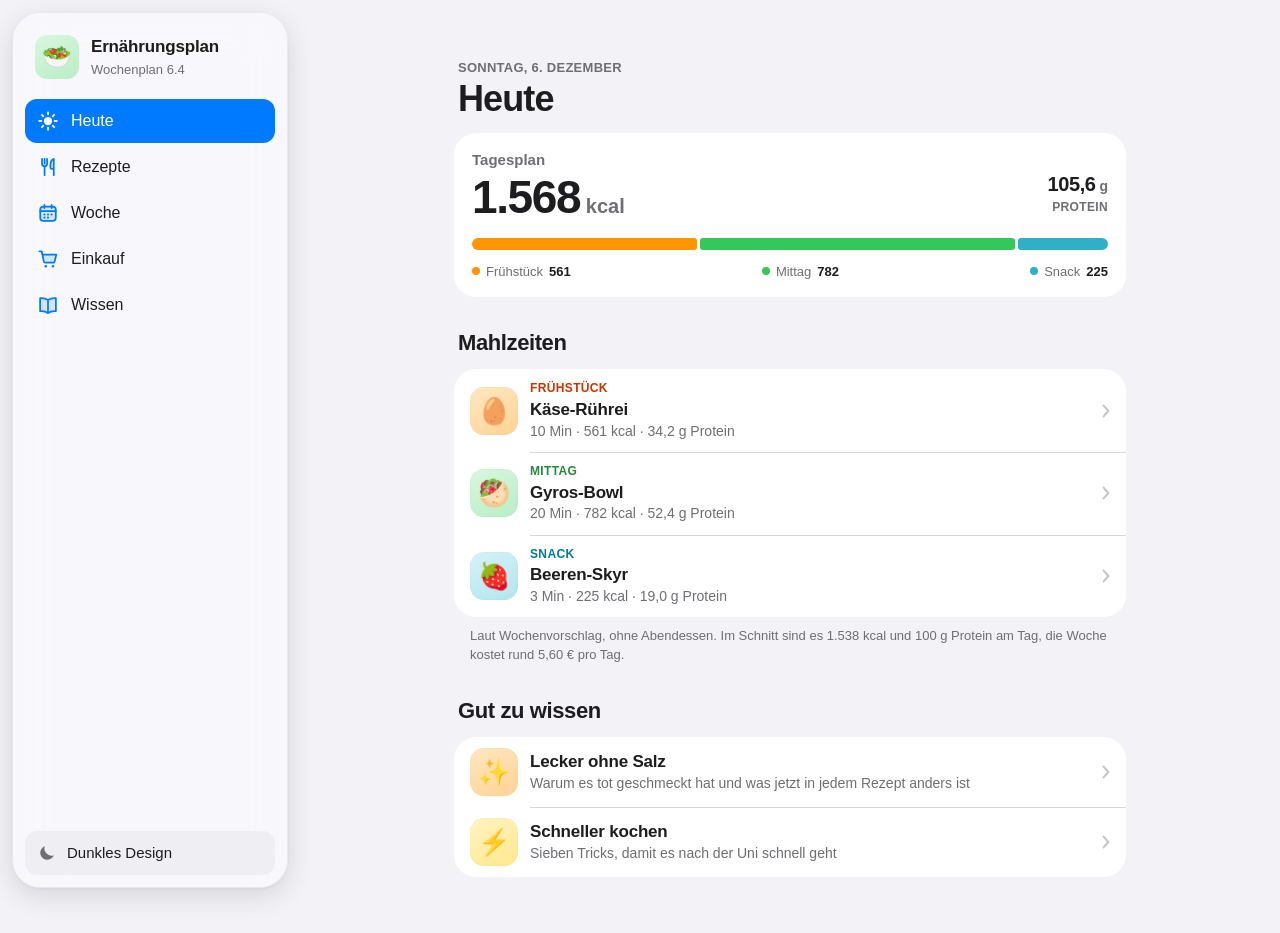
==== index.html @ 379e7478 "Wochenplan 6.4: Abendessen entfernt - Die vier Abendrezepte (Wrap-Pizza, Shakshuka, Tuna-Melt, Quesa" ====
<!DOCTYPE html>
<html lang="de">
<head>
<meta charset="utf-8">
<meta name="viewport" content="width=device-width, initial-scale=1, viewport-fit=cover">
<title>Ernährungsplan</title>
<meta name="description" content="Wochenplan 6.4 – Frühstück, Mittag und Snack, schnell und lecker ohne Salz, rund 1.538 kcal und 100 g Protein am Tag">
<meta name="theme-color" content="#f2f2f7">
<meta name="apple-mobile-web-app-capable" content="yes">
<meta name="apple-mobile-web-app-status-bar-style" content="default">
<meta name="apple-mobile-web-app-title" content="Ernährung">
<meta name="mobile-web-app-capable" content="yes">
<link rel="icon" href="data:image/svg+xml,%3Csvg xmlns='http://www.w3.org/2000/svg' viewBox='0 0 100 100'%3E%3Ctext y='.9em' font-size='88'%3E%F0%9F%A5%97%3C/text%3E%3C/svg%3E">
<link rel="apple-touch-icon" href="[data-uri]">
<script>
document.documentElement.classList.add("js");
(function(){var t=null;try{t=localStorage.getItem("ep-theme");}catch(e){}
if(!t)t=window.matchMedia&&matchMedia("(prefers-color-scheme: dark)").matches?"dark":"light";
document.documentElement.setAttribute("data-theme",t);
var m=document.querySelector('meta[name="theme-color"]');if(m)m.content=t==="dark"?"#000000":"#f2f2f7";})();
</script>
<style>
/* ===== Tokens (Apple-Systemfarben) ===== */
:root{
  --font: -apple-system, BlinkMacSystemFont, "SF Pro Text", "SF Pro Display", "Helvetica Neue", "Segoe UI", Roboto, Inter, Arial, sans-serif;
  --font-r: ui-rounded, "SF Pro Rounded", -apple-system, BlinkMacSystemFont, "Segoe UI", Roboto, Arial, sans-serif;
  --bg: #f2f2f7;
  --bg2: #ffffff;
  --label: #1d1d1f;
  --label2: #6e6e73;
  --label3: #aeaeb2;
  --chev: #c4c4c7;
  --sep: rgba(60, 60, 67, .2);
  --fill: rgba(120, 120, 128, .2);
  --fill3: rgba(118, 118, 128, .12);
  --fill4: rgba(116, 116, 128, .07);
  --press: rgba(116, 116, 128, .14);
  --tint: #007aff;
  --tint-t: #0066d6;
  --green: #34c759;
  --red: #ff3b30;
  --red-t: #d70015;
  --glass: rgba(250, 250, 252, .86);
  --glass-b: rgba(255, 255, 255, .8);
  --glass-line: rgba(0, 0, 0, .06);
  --glass-sh: 0 8px 28px rgba(0, 0, 0, .12), 0 1px 3px rgba(0, 0, 0, .06);
  --tab-on: rgba(118, 118, 128, .14);
  --thumb: #ffffff;
  --thumb-sh: 0 3px 8px rgba(0, 0, 0, .12), 0 1px 1px rgba(0, 0, 0, .04);
  --r: 22px;
  --r-s: 16px;
  /* Kategorie-Farben: Fläche, Kachel, Text */
  --orange: #ff9500; --orange-t: #c93400; --orange-k: linear-gradient(150deg, #ffe7c2, #ffd394);
  --green-c: #34c759; --green-t: #248a3d; --green-k: linear-gradient(150deg, #d9f7df, #b8eec4);
  --teal: #30b0c7; --teal-t: #007d92; --teal-k: linear-gradient(150deg, #d5f2f7, #b2e6ef);
  --indigo: #5856d6; --indigo-t: #3634a3; --indigo-k: linear-gradient(150deg, #e2e1fb, #c9c8f6);
  --pink: #ff2d55; --pink-t: #d30f45; --pink-k: linear-gradient(150deg, #ffdde4, #ffc2cf);
  --yellow: #ffcc00; --yellow-t: #a05a00; --yellow-k: linear-gradient(150deg, #fff4c4, #ffe88a);
  --blue: #007aff; --blue-t: #0040dd; --blue-k: linear-gradient(150deg, #d9e9ff, #bcd8ff);
  color-scheme: light;
}
html[data-theme="dark"]{
  --bg: #000000;
  --bg2: #1c1c1e;
  --label: #f5f5f7;
  --label2: #98989f;
  --label3: #636366;
  --chev: #5a5a5f;
  --sep: rgba(84, 84, 88, .6);
  --fill: rgba(120, 120, 128, .36);
  --fill3: rgba(118, 118, 128, .24);
  --fill4: rgba(118, 118, 128, .16);
  --press: rgba(118, 118, 128, .26);
  --tint: #0a84ff;
  --tint-t: #409cff;
  --green: #30d158;
  --red: #ff453a;
  --red-t: #ff6961;
  --glass: rgba(36, 36, 40, .82);
  --glass-b: rgba(255, 255, 255, .1);
  --glass-line: rgba(255, 255, 255, .06);
  --glass-sh: 0 10px 30px rgba(0, 0, 0, .55), 0 1px 2px rgba(0, 0, 0, .4);
  --tab-on: rgba(255, 255, 255, .12);
  --thumb: #636366;
  --thumb-sh: 0 3px 8px rgba(0, 0, 0, .3);
  --orange: #ff9f0a; --orange-t: #ffb340; --orange-k: linear-gradient(150deg, #4a3112, #3a250c);
  --green-c: #30d158; --green-t: #30db5b; --green-k: linear-gradient(150deg, #173f23, #10301a);
  --teal: #40c8e0; --teal-t: #5de6ff; --teal-k: linear-gradient(150deg, #123d47, #0c2f37);
  --indigo: #5e5ce6; --indigo-t: #9d9bff; --indigo-k: linear-gradient(150deg, #29285a, #1e1d46);
  --pink: #ff375f; --pink-t: #ff6482; --pink-k: linear-gradient(150deg, #4c1a27, #3a121d);
  --yellow: #ffd60a; --yellow-t: #ffd426; --yellow-k: linear-gradient(150deg, #4a400c, #393008);
  --blue: #0a84ff; --blue-t: #409cff; --blue-k: linear-gradient(150deg, #122f55, #0c2443);
  color-scheme: dark;
}
/* build.py spiegelt alle html[data-theme="dark"]-Regeln zusätzlich in @media (prefers-color-scheme: dark):
   Solange kein Thema gesetzt ist (z. B. ohne JavaScript), folgt die Seite der Systemeinstellung. */

/* ===== Grundlagen ===== */
*{box-sizing:border-box}
html{-webkit-text-size-adjust:100%;text-size-adjust:100%;scroll-padding-top:70px}
body{margin:0;background:var(--bg);color:var(--label);font:17px/1.47 var(--font);-webkit-font-smoothing:antialiased;-moz-osx-font-smoothing:grayscale;
  font-feature-settings:"kern";overflow-x:hidden;-webkit-tap-highlight-color:transparent}
a{color:var(--tint-t)}
button{font:inherit;color:inherit}
.num{font-variant-numeric:tabular-nums}
[hidden]{display:none !important}
:focus-visible{outline:3px solid color-mix(in srgb, var(--tint) 55%, transparent);outline-offset:2px;border-radius:12px}
p{margin:0}

/* ===== Seiten ===== */
.main{min-height:100vh}
.page{min-height:100vh}
.pin{max-width:720px;margin:0 auto;padding:0 16px calc(118px + env(safe-area-inset-bottom))}
.pin.wide{max-width:1100px}
.anim-push{animation:pushIn .38s cubic-bezier(.2,.8,.2,1)}
.anim-pop{animation:popIn .32s cubic-bezier(.2,.8,.2,1)}
.anim-fade{animation:fadeIn .22s ease-out}
@keyframes pushIn{from{opacity:0;transform:translateX(28px)}to{opacity:1;transform:none}}
@keyframes popIn{from{opacity:0;transform:translateX(-18px)}to{opacity:1;transform:none}}
@keyframes fadeIn{from{opacity:0}to{opacity:1}}

/* ===== Navigationsleiste ===== */
.nav{position:sticky;top:0;z-index:20;padding-top:env(safe-area-inset-top)}
.nav::before{content:"";position:absolute;inset:0 0 -20px;background:color-mix(in srgb, var(--bg) 93%, transparent);
  -webkit-backdrop-filter:blur(20px) saturate(180%);backdrop-filter:blur(20px) saturate(180%);
  -webkit-mask-image:linear-gradient(#000 calc(100% - 20px), transparent);mask-image:linear-gradient(#000 calc(100% - 20px), transparent);
  opacity:0;transition:opacity .2s;pointer-events:none}
.page.scrolled .nav::before{opacity:1}
.nav-in{position:relative;max-width:768px;margin:0 auto;height:56px;display:grid;grid-template-columns:minmax(0,1fr) minmax(0,auto) minmax(0,1fr);align-items:center;gap:8px;padding:0 12px}
.page[data-kind="recipe"] .nav-in{max-width:1148px}
.nav-l{justify-self:start;min-width:0}
.nav-r{justify-self:end;display:flex;gap:8px}
.nav-t{font-size:17px;font-weight:600;letter-spacing:-.01em;white-space:nowrap;overflow:hidden;text-overflow:ellipsis;max-width:52vw;opacity:0;transform:translateY(4px);transition:opacity .2s,transform .2s}
.page.titled .nav-t{opacity:1;transform:none}
.nbtn{display:inline-flex;align-items:center;justify-content:center;gap:4px;height:42px;min-width:42px;padding:0 14px;border-radius:21px;
  background:var(--glass);border:.5px solid var(--glass-line);box-shadow:0 2px 10px rgba(0,0,0,.06);
  -webkit-backdrop-filter:blur(20px) saturate(180%);backdrop-filter:blur(20px) saturate(180%);
  color:var(--label);font-size:16px;font-weight:600;text-decoration:none;cursor:pointer;transition:transform .15s,background .2s}
.nbtn:active{transform:scale(.94)}
.nbtn.round{padding:0;width:42px}
.nbtn svg{width:20px;height:20px}
.nbtn.back{padding:0 16px 0 12px}
@media (max-width:699px){
  .nbtn .lbl{display:none}
  .nbtn.back,.nbtn.wake{width:42px;padding:0}
  .nav-t{max-width:calc(100vw - 140px)}
}
.nbtn.back .ico-back{width:11px;height:19px}
.nbtn.wake svg{width:19px;height:19px}
.nbtn.wake[aria-pressed="true"]{background:var(--tint);color:#fff;border-color:transparent}
.ico-sun{display:none}
html[data-theme="dark"] .ico-sun{display:block}
html[data-theme="dark"] .ico-moon{display:none}

/* ===== Große Titel ===== */
.lt{padding:2px 4px 14px}
.eyebrow{font-size:13px;font-weight:600;letter-spacing:.02em;text-transform:uppercase;color:var(--label2);margin:0 0 2px}
.ltitle{font-size:34px;line-height:1.12;font-weight:700;letter-spacing:-.025em;margin:0}
.gh{font-size:22px;font-weight:700;letter-spacing:-.018em;margin:30px 4px 10px}
.desc{font-size:15px;line-height:1.47;color:var(--label2);margin:0 4px 16px}
.foot{font-size:13px;line-height:1.45;color:var(--label2);margin:10px 16px 0}
.foot strong{color:var(--label);font-weight:600}
.foot a{font-weight:600;text-decoration:none}

/* ===== Karten & Listen ===== */
.card{background:var(--bg2);border-radius:var(--r)}
.list{background:var(--bg2);border-radius:var(--r);overflow:hidden}
.row{position:relative;display:flex;align-items:center;gap:12px;min-height:58px;padding:11px 16px;color:inherit;text-decoration:none;
  width:100%;border:0;background:transparent;text-align:left;cursor:pointer;transition:background .15s}
.row + .row::before{content:"";position:absolute;top:0;right:0;left:76px;border-top:.5px solid var(--sep)}
.row:active{background:var(--press)}
@media (hover:hover){.row:hover{background:var(--fill4)}}
.chev{width:8px;height:14px;color:var(--chev);flex:none}
.tile{flex:none;width:48px;height:48px;border-radius:14px;display:grid;place-items:center;font-size:26px;line-height:1;
  box-shadow:inset 0 0 0 .5px rgba(0,0,0,.04)}
.tile.big{width:64px;height:64px;border-radius:18px;font-size:34px;margin-bottom:14px}
.t-orange{background:var(--orange-k)}
.t-green{background:var(--green-k)}
.t-teal{background:var(--teal-k)}
.t-indigo{background:var(--indigo-k)}
.t-pink{background:var(--pink-k)}
.t-yellow{background:var(--yellow-k)}
.t-blue{background:var(--blue-k)}
.c-orange{color:var(--orange-t)}
.c-green{color:var(--green-t)}
.c-teal{color:var(--teal-t)}
.c-indigo{color:var(--indigo-t)}
.c-pink{color:var(--pink-t)}
.c-yellow{color:var(--yellow-t)}
.c-blue{color:var(--blue-t)}
.rtx{flex:1;min-width:0;display:flex;flex-direction:column;gap:1px}
.rcap{font-size:12px;font-weight:600;letter-spacing:.03em;text-transform:uppercase}
.rtt{font-size:17px;font-weight:600;line-height:1.28;letter-spacing:-.012em}
.rmeta{font-size:14px;line-height:1.38;color:var(--label2)}
.clamp2{display:-webkit-box;-webkit-line-clamp:2;-webkit-box-orient:vertical;overflow:hidden}
.cat-f{margin-top:10px}

/* ===== Heute & Woche: Zusammenfassung ===== */
.sum{padding:16px 18px 16px}
.sum-top{display:flex;justify-content:space-between;align-items:flex-end;gap:12px;flex-wrap:wrap}
.sum-l{font-size:15px;font-weight:600;color:var(--label2);display:flex;align-items:center;gap:8px}
.sum-l .badge{font-size:12px;font-weight:700;color:#fff;background:var(--red);border-radius:999px;padding:2px 8px;letter-spacing:.01em}
.sum-k{font-family:var(--font-r);font-size:46px;line-height:1.05;font-weight:700;letter-spacing:-.03em;margin-top:2px}
.sum-k small{font-family:var(--font);font-size:20px;font-weight:600;color:var(--label2);letter-spacing:0}
.sum-side{display:flex;gap:18px;padding-bottom:5px}
.sum-side div{display:flex;flex-direction:column;align-items:flex-end}
.sum-side b{font-family:var(--font-r);font-size:20px;font-weight:700;letter-spacing:-.02em}
.sum-side small{font-size:12px;font-weight:600;color:var(--label2);text-transform:uppercase;letter-spacing:.03em}
.bar{display:flex;gap:3px;height:12px;margin:16px 0 12px}
.bar i{display:block;min-width:6px;border-radius:3px}
.bar i:first-child{border-radius:6px 3px 3px 6px}
.bar i:last-child{border-radius:3px 6px 6px 3px}
.b-orange{background:var(--orange)}
.b-green{background:var(--green-c)}
.b-teal{background:var(--teal)}
.b-indigo{background:var(--indigo)}
.legend{display:flex;flex-wrap:wrap;justify-content:space-between;gap:6px 12px;font-size:13px;color:var(--label2)}
.legend span{display:inline-flex;align-items:center;gap:6px;white-space:nowrap}
.legend .dot{width:8px;height:8px;border-radius:50%}
.legend b{color:var(--label);font-weight:600}
.sum + .list, .sum + .gh + .list{margin-top:0}
#dayList{margin-top:12px}

/* Wochentage wie im Kalender */
.days{display:grid;grid-template-columns:repeat(7,1fr);gap:4px;margin:0 0 14px;background:var(--bg2);border-radius:var(--r);padding:8px}
.day{height:44px;border:0;background:transparent;border-radius:22px;font-size:16px;font-weight:600;cursor:pointer;position:relative;transition:background .2s,color .2s}
.day span{position:relative;z-index:1}
.day.today{color:var(--red)}
.day[aria-selected="true"]{background:var(--label);color:var(--bg2)}
.day.today[aria-selected="true"]{background:var(--red);color:#fff}
@media (hover:hover){.day:not([aria-selected="true"]):hover{background:var(--fill4)}}
.wrow{min-height:56px}
.wrow + .wrow::before{left:16px}
.wd{width:96px;flex:none;font-size:17px;font-weight:600}
.wrow.today .wd{color:var(--red)}
.wemo{flex:1;display:flex;gap:6px;min-width:0}
.wemo i{font-style:normal;width:30px;height:30px;border-radius:9px;display:grid;place-items:center;font-size:16px;flex:none}
.wv{display:flex;flex-direction:column;align-items:flex-end;line-height:1.2}
.wv b{font-size:16px;font-weight:600}
.wv small{font-size:12px;color:var(--label2)}
.wrow.sel{background:var(--fill4)}

/* ===== Rezepte: Suche, Segmente, Filter ===== */
.search{display:flex;align-items:center;gap:8px;height:42px;padding:0 8px 0 13px;border-radius:21px;background:var(--fill3);color:var(--label2);margin:0 0 12px}
.ico-search{width:18px;height:18px;flex:none}
.search input{flex:1;min-width:0;height:100%;border:0;background:transparent;font:17px var(--font);color:var(--label);outline:none;-webkit-appearance:none;appearance:none}
.search input::placeholder{color:var(--label2)}
.search input::-webkit-search-cancel-button{display:none}
.sx{width:26px;height:26px;border-radius:50%;border:0;background:var(--label3);color:var(--bg2);font-size:17px;line-height:1;font-weight:700;cursor:pointer;display:grid;place-items:center;padding:0 0 2px}
.seg{position:relative;display:grid;grid-template-columns:repeat(var(--n,4),1fr);background:var(--fill3);border-radius:999px;padding:3px;margin:0 0 20px;--i:0}
.seg button{position:relative;z-index:1;height:36px;border:0;background:transparent;border-radius:999px;font-size:clamp(12px,3.3vw,14px);font-weight:500;letter-spacing:-.01em;cursor:pointer;padding:0 2px;white-space:nowrap;transition:font-weight .2s}
.seg button[aria-selected="true"]{font-weight:650}
.seg-thumb{position:absolute;top:3px;bottom:3px;left:3px;width:calc((100% - 6px) / var(--n,4));border-radius:999px;background:var(--thumb);box-shadow:var(--thumb-sh);
  transform:translateX(calc(var(--i) * 100%));transition:transform .34s cubic-bezier(.3,.8,.2,1)}
.cat-h{display:flex;align-items:baseline;justify-content:space-between;gap:12px;margin:0 4px 6px;flex-wrap:wrap}
.cat-t{font-size:22px;font-weight:700;letter-spacing:-.018em;margin:0}
.cat-n{font-size:13px;color:var(--label2);font-weight:500}
.chips{display:flex;gap:8px;overflow-x:auto;margin:0 -16px 12px;padding:2px 16px;scrollbar-width:none}
.chips::-webkit-scrollbar{display:none}
.chip{flex:none;height:36px;padding:0 15px;border-radius:18px;border:0;background:var(--bg2);font-size:15px;font-weight:600;cursor:pointer;white-space:nowrap;transition:background .2s,color .2s}
.chip span{color:var(--label2);font-weight:500;margin-left:2px}
.chip.on{background:var(--label);color:var(--bg2)}
.chip.on span{color:inherit;opacity:.65}
.rrow.hide{display:none}
.callout-s{background:var(--bg2);border-radius:var(--r-s);padding:13px 16px;margin:0 0 14px;font-size:15px;line-height:1.47;color:var(--label2)}
.callout-s b{display:block;color:var(--label);font-size:15px;margin-bottom:2px}
.cat + .cat{margin-top:26px}
.searching .seg,.searching .chips,.searching .callout-s,.searching .cat .foot,.searching .cat-n{display:none}
.searching .rrow.hide{display:flex}
.searching .rrow.nomatch{display:none}
.searching .rlist .row + .row::before{display:none}
.searching .rlist .row:not(.nomatch) ~ .row:not(.nomatch)::before{display:block}
.empty{text-align:center;color:var(--label2);font-size:15px;padding:30px 16px}

/* ===== Rezept-Detail ===== */
.r-head{display:grid;gap:18px;margin:0 0 4px}
.cover{height:150px;border-radius:26px;display:grid;place-items:center;position:relative;overflow:hidden}
.cover span{font-size:78px;line-height:1;filter:drop-shadow(0 8px 14px rgba(0,0,0,.16))}
.cover::after{content:"";position:absolute;inset:0;background:radial-gradient(120% 90% at 20% 0%, rgba(255,255,255,.55), transparent 60%);pointer-events:none}
html[data-theme="dark"] .cover::after{background:radial-gradient(120% 90% at 20% 0%, rgba(255,255,255,.08), transparent 60%)}
.r-htx{padding:0 4px}
.r-title{font-size:30px;line-height:1.15}
.r-lead{font-size:17px;line-height:1.45;color:var(--label2);margin-top:8px}
.r-plan{display:flex;align-items:center;gap:7px;font-size:15px;color:var(--label2);margin-top:10px}
.r-plan .ico-cal{width:17px;height:17px;flex:none;color:var(--red)}
.stats{display:grid;grid-template-columns:repeat(auto-fit,minmax(100px,1fr));gap:10px;margin:16px 0 4px}
.stat{background:var(--bg2);border-radius:var(--r-s);padding:11px 14px 12px;min-width:0}
.stat small{display:block;font-size:11px;font-weight:700;letter-spacing:.04em;text-transform:uppercase;color:var(--label2);margin-bottom:2px;white-space:nowrap;overflow:hidden;text-overflow:ellipsis}
.stat b{display:block;font-family:var(--font-r);font-size:22px;line-height:1.2;font-weight:700;letter-spacing:-.02em}
.stat b span{font-family:var(--font);font-size:14px;font-weight:600;color:var(--label2);letter-spacing:0}
.stat em{display:block;font-style:normal;font-size:12px;line-height:1.3;color:var(--label2);margin-top:2px}
.stats.three{grid-template-columns:repeat(3,1fr);margin:12px 0 18px}
.fit{background:var(--pink-k);border-radius:var(--r-s);padding:13px 16px;font-size:15px;line-height:1.47;margin:12px 0 0}
.fit b{display:block;font-size:13px;font-weight:700;text-transform:uppercase;letter-spacing:.03em;color:var(--pink-t);margin-bottom:2px}
.sh{font-size:22px;font-weight:700;letter-spacing:-.018em;margin:28px 4px 10px}
.wzgrid{display:grid;grid-template-columns:repeat(auto-fit,minmax(200px,1fr));gap:10px}
.wz{background:var(--bg2);border-radius:var(--r-s);padding:13px 16px 14px}
.wzh{display:flex;flex-direction:column}
.wzt{font-size:17px;font-weight:600;letter-spacing:-.01em}
.wzs{font-size:13px;color:var(--orange-t);font-weight:600}
.wz p{font-size:15px;line-height:1.45;color:var(--label2);margin-top:6px}
.rcols{display:grid;gap:0}
.ing-h{font-size:13px;font-weight:600;letter-spacing:.02em;text-transform:uppercase;color:var(--label2);margin:20px 16px 7px}
.ing{background:var(--bg2);border-radius:var(--r);overflow:hidden}
.ing-r{position:relative;display:flex;justify-content:space-between;align-items:baseline;gap:14px;padding:12px 16px;font-size:17px;line-height:1.35}
.ing-r + .ing-r::before{content:"";position:absolute;top:0;left:16px;right:0;border-top:.5px solid var(--sep)}
.ing-r .am{flex:none;max-width:48%;text-align:right;color:var(--label2);font-size:16px}

/* Zubereitung */
.mise{background:var(--bg2);border-radius:var(--r);padding:14px 16px;font-size:15px;line-height:1.5;color:var(--label2);margin:0 0 14px}
.mise > b:first-child{display:block;font-size:17px;font-weight:600;color:var(--label);margin-bottom:3px}
.stepbar{display:flex;align-items:center;gap:12px;margin:0 4px 10px;font-size:15px;color:var(--label2)}
.stepbar .sc-t{white-space:nowrap}
.stepbar .sc{color:var(--label);font-weight:600}
.stepbar .sp{flex:1;height:6px;border-radius:3px;background:var(--fill3);overflow:hidden}
.stepbar .sp i{display:block;height:100%;width:0;border-radius:3px;background:var(--green);transition:width .35s cubic-bezier(.3,.8,.2,1)}
.sreset{border:0;background:none;color:var(--tint-t);font-size:15px;font-weight:600;padding:6px 0;cursor:pointer}
ol.steps{list-style:none;margin:0;padding:0;background:var(--bg2);border-radius:var(--r);overflow:hidden}
ol.steps > li{position:relative;display:grid;grid-template-columns:44px 1fr;gap:6px;padding:14px 16px 15px 8px;transition:background .25s}
ol.steps > li + li::before{content:"";position:absolute;top:0;right:0;left:58px;border-top:.5px solid var(--sep)}
.stepck{width:44px;height:44px;margin-top:-9px;border:0;background:none;padding:0;display:grid;place-items:center;cursor:pointer;position:relative}
.stepck .n{width:30px;height:30px;border-radius:50%;display:grid;place-items:center;font-family:var(--font-r);font-size:15px;font-weight:700;color:var(--tint-t);
  box-shadow:inset 0 0 0 2px var(--tint);transition:background .2s,box-shadow .2s,color .2s,transform .2s}
.stepck .ico-check{position:absolute;width:16px;height:16px;color:#fff;opacity:0;transform:scale(.4);transition:opacity .2s,transform .25s cubic-bezier(.3,1.6,.5,1)}
.stepck:active .n{transform:scale(.9)}
li.done .stepck .n{background:var(--green);box-shadow:inset 0 0 0 2px var(--green);color:transparent}
li.done .stepck .ico-check{opacity:1;transform:none}
.st{font-size:17px;line-height:1.5;min-width:0}
.st > b:first-child{font-weight:650}
li.done .st{color:var(--label3);text-decoration:line-through;text-decoration-thickness:1.5px;text-decoration-color:var(--label3)}
.cue{display:block;margin-top:9px;padding:10px 13px;border-radius:14px;background:var(--fill4);font-size:15px;line-height:1.45;color:var(--label2)}
.cue b{color:var(--label);font-weight:600}
li.done .cue,li.done .cue b{color:var(--label3)}
.shint{font-size:13px;line-height:1.4;color:var(--label2);margin:8px 16px 0}
.tip{position:relative;background:var(--bg2);border-radius:var(--r-s);padding:13px 16px 14px 46px;font-size:15px;line-height:1.47;color:var(--label2);margin:12px 0 0}
.tip::before{content:"";position:absolute;left:16px;top:14px;width:19px;height:19px;background:var(--yellow);border-radius:50%;
  -webkit-mask:url("data:image/svg+xml,%3Csvg xmlns='http://www.w3.org/2000/svg' viewBox='0 0 24 24'%3E%3Cpath d='M12 2a7 7 0 0 0-4 12.7V17a1 1 0 0 0 1 1h6a1 1 0 0 0 1-1v-2.3A7 7 0 0 0 12 2Zm-2.5 18h5a.5.5 0 0 1 0 1 2.5 2.5 0 0 1-5 0 .5.5 0 0 1 0-1Z'/%3E%3C/svg%3E") center/contain no-repeat;
  mask:url("data:image/svg+xml,%3Csvg xmlns='http://www.w3.org/2000/svg' viewBox='0 0 24 24'%3E%3Cpath d='M12 2a7 7 0 0 0-4 12.7V17a1 1 0 0 0 1 1h6a1 1 0 0 0 1-1v-2.3A7 7 0 0 0 12 2Zm-2.5 18h5a.5.5 0 0 1 0 1 2.5 2.5 0 0 1-5 0 .5.5 0 0 1 0-1Z'/%3E%3C/svg%3E") center/contain no-repeat}
.tip b{color:var(--label)}
.r-how .shint + .tip{margin-top:18px}

/* ===== Einkauf ===== */
.pcard{display:grid;grid-template-columns:auto 1fr;align-items:center;gap:6px 14px;padding:14px 16px}
.ring{width:58px;height:58px;transform:rotate(-90deg)}
.ring circle{fill:none;stroke-width:7}
.rg-bg{stroke:var(--fill3)}
.rg-fg{stroke:var(--green);stroke-linecap:round;transition:stroke-dashoffset .5s cubic-bezier(.3,.8,.2,1)}
.pc-t{display:flex;flex-direction:column;line-height:1.2}
.pc-t b{font-family:var(--font-r);font-size:24px;font-weight:700;letter-spacing:-.02em}
.pc-t small{font-size:15px;color:var(--label2)}
.pc-b{grid-column:1 / -1;display:flex;gap:8px;margin-top:8px;flex-wrap:wrap}
.btn{height:36px;padding:0 15px;border-radius:18px;border:0;background:var(--fill3);color:var(--tint-t);font-size:15px;font-weight:600;cursor:pointer;transition:background .2s,color .2s}
.btn[aria-pressed="true"]{background:var(--tint);color:#fff}
.btn.red{color:var(--red-t)}
.btn:active{transform:scale(.97)}
.sg{margin-top:26px}
.sgh{display:flex;justify-content:space-between;align-items:baseline;gap:12px;margin:0 4px}
.sgh h2{font-size:22px;font-weight:700;letter-spacing:-.018em;margin:0}
.sgh span{font-size:15px;font-weight:600;color:var(--label2)}
.sgn{font-size:13px;line-height:1.4;color:var(--label2);margin:2px 4px 10px}
.ck{position:relative;display:flex;align-items:center;gap:13px;min-height:54px;padding:10px 16px;cursor:pointer;transition:background .15s}
.ck + .ck::before{content:"";position:absolute;top:0;right:0;left:53px;border-top:.5px solid var(--sep)}
.ck:active{background:var(--press)}
.ck input{position:absolute;opacity:0;width:1px;height:1px;margin:0;pointer-events:none}
.cbox{flex:none;width:24px;height:24px;border-radius:50%;box-shadow:inset 0 0 0 1.6px var(--chev);display:grid;place-items:center;transition:background .2s,box-shadow .2s}
.cbox .ico-check{width:14px;height:14px;color:#fff;opacity:0;transform:scale(.4);transition:opacity .15s,transform .25s cubic-bezier(.3,1.6,.5,1)}
.ck.done .cbox{background:var(--green);box-shadow:inset 0 0 0 1.6px var(--green)}
.ck.done .cbox .ico-check{opacity:1;transform:none}
.ck input:focus-visible + .cbox{outline:3px solid color-mix(in srgb, var(--tint) 55%, transparent);outline-offset:2px}
.ctext{flex:1;min-width:0;display:flex;flex-direction:column;line-height:1.3}
.cname{font-size:17px;transition:color .2s}
.ctext small{font-size:13px;color:var(--label2);margin-top:1px}
.cprice{flex:none;font-size:15px;color:var(--label2)}
.ck.done .cname{color:var(--label3);text-decoration:line-through;text-decoration-color:var(--label3)}
.ck.done .cprice,.ck.done .ctext small{color:var(--label3)}
.hide-done .ck.done{display:none}
.hide-done .ck::before{display:none}
.hide-done .ck:not(.done) ~ .ck:not(.done)::before{display:block}
.notes{padding:4px 0}
.notes .note{font-size:15px;line-height:1.5;color:var(--label2);padding:12px 16px;position:relative}
.notes .note + .note::before{content:"";position:absolute;top:0;left:16px;right:0;border-top:.5px solid var(--sep)}
.notes .note strong{color:var(--label);font-weight:600}

/* ===== Wissen-Artikel ===== */
.a-head .desc{margin:8px 0 0}
.article{font-size:17px;line-height:1.55}
.article .lead-p{font-size:19px;line-height:1.45;margin:4px 4px 6px;font-weight:500;letter-spacing:-.01em}
.article .subhead{font-size:22px;font-weight:700;letter-spacing:-.018em;margin:30px 4px 10px;line-height:1.25}
.article > .subhead:first-child{margin-top:8px}
.article .note{font-size:15px;line-height:1.5;color:var(--label2);margin:10px 4px 0}
.article .note strong{color:var(--label);font-weight:600}
.article .tblwrap{background:var(--bg2);border-radius:var(--r);overflow-x:auto;margin:0}
.tbl{width:100%;border-collapse:collapse;font-size:15px;line-height:1.45}
.tbl th{text-align:left;font-size:12px;font-weight:700;letter-spacing:.03em;text-transform:uppercase;color:var(--label2);padding:13px 14px 8px;white-space:nowrap}
.tbl td{padding:11px 14px;vertical-align:top;border-top:.5px solid var(--sep)}
.tbl td:first-child,.tbl th:first-child{padding-left:16px}
.tbl td:last-child,.tbl th:last-child{padding-right:16px}
.tbl .n{text-align:right;white-space:nowrap}
.tbl strong{font-weight:600}
.tbl tr.total td{font-weight:700}
.pill{display:inline-block;padding:2px 10px;border-radius:999px;font-size:13px;font-weight:700;white-space:nowrap}
.pill.ok{background:color-mix(in srgb, var(--green) 16%, transparent);color:var(--green-t)}
.pill.warn{background:color-mix(in srgb, var(--orange) 18%, transparent);color:var(--orange-t)}
.tricks,.rules{list-style:none;margin:0;padding:0;background:var(--bg2);border-radius:var(--r);overflow:hidden}
.tricks li,.rules li{position:relative;padding:13px 16px 14px;font-size:16px;line-height:1.5;color:var(--label2)}
.tricks li + li::before,.rules li + li::before{content:"";position:absolute;top:0;left:16px;right:0;border-top:.5px solid var(--sep)}
.tricks li > b:first-child,.rules li > b:first-child{display:block;color:var(--label);font-size:17px;font-weight:600;margin-bottom:2px}
.rules{counter-reset:rr}
.rules li{counter-increment:rr;padding-left:58px}
.rules li + li::before{left:58px}
.rules li::after{content:counter(rr);position:absolute;left:16px;top:13px;width:28px;height:28px;border-radius:50%;background:var(--tint);color:#fff;
  font-family:var(--font-r);font-size:15px;font-weight:700;display:grid;place-items:center}
.callout{background:var(--bg2);border-radius:var(--r);overflow:hidden}
.callout p{position:relative;padding:14px 16px 15px;font-size:16px;line-height:1.5;color:var(--label2)}
.callout p + p::before{content:"";position:absolute;top:0;left:16px;right:0;border-top:.5px solid var(--sep)}
.callout p strong:first-child{display:block;color:var(--label);font-size:17px;font-weight:600;margin-bottom:2px}
.prose > .tblwrap:first-child{margin-top:4px}

/* ===== Tab-Leiste (schwebendes Glas) ===== */
.tabbar{position:fixed;z-index:40;left:50%;bottom:calc(10px + env(safe-area-inset-bottom));transform:translateX(-50%);
  width:min(440px, calc(100% - 24px));height:66px;padding:5px;display:grid;grid-template-columns:repeat(5,1fr);gap:2px;border-radius:33px;
  background:var(--glass);border:.5px solid var(--glass-line);box-shadow:var(--glass-sh);
  -webkit-backdrop-filter:blur(24px) saturate(190%);backdrop-filter:blur(24px) saturate(190%)}
.edge-b{position:fixed;z-index:39;left:0;right:0;bottom:0;height:calc(96px + env(safe-area-inset-bottom));pointer-events:none;
  background:linear-gradient(to bottom, transparent, color-mix(in srgb, var(--bg) 82%, transparent) 55%, var(--bg));}
.tabbar::before{content:"";position:absolute;inset:0;border-radius:inherit;box-shadow:inset 0 1px 0 var(--glass-b);pointer-events:none}
.tab{display:flex;flex-direction:column;align-items:center;justify-content:center;gap:2px;border-radius:28px;color:var(--label);text-decoration:none;
  font-size:10.5px;font-weight:600;letter-spacing:.01em;transition:background .25s,color .25s}
.tab svg{width:25px;height:25px}
.tab[aria-current="page"]{color:var(--tint);background:var(--tab-on)}
.tab:active{transform:scale(.95)}

/* ===== Seitenleiste (großer Bildschirm) ===== */
.side{display:none}
.side .ico-sun{display:none}
html[data-theme="dark"] .side .ico-sun{display:block}
html[data-theme="dark"] .side .ico-moon{display:none}
.t-d{display:none}
html[data-theme="dark"] .t-d{display:inline}
html[data-theme="dark"] .t-l{display:none}

/* ===== Hinweis-Toast ===== */
.toast{position:fixed;z-index:60;left:50%;bottom:calc(92px + env(safe-area-inset-bottom));transform:translate(-50%,12px);opacity:0;pointer-events:none;
  padding:11px 18px;border-radius:22px;background:var(--glass);border:.5px solid var(--glass-line);box-shadow:var(--glass-sh);
  -webkit-backdrop-filter:blur(24px) saturate(190%);backdrop-filter:blur(24px) saturate(190%);font-size:15px;font-weight:600;white-space:nowrap;
  transition:opacity .25s,transform .3s cubic-bezier(.3,.8,.2,1)}
.toast.on{opacity:1;transform:translate(-50%,0)}

/* ===== Breakpoints ===== */
@media (max-width:420px){
  .sum-k{font-size:42px}
  .wd{width:88px}
}
@media (max-width:370px){
  .legend{justify-content:flex-start;column-gap:22px}
  .stats.three{grid-template-columns:1fr 1fr}
  .wemo i{width:26px;height:26px;font-size:14px}
}
@media (max-width:640px){
  .tbl thead{display:none}
  .tbl,.tbl tbody,.tbl tr,.tbl td{display:block}
  .tbl tr{position:relative;padding:12px 16px 13px}
  .tbl tr + tr::before{content:"";position:absolute;top:0;left:16px;right:0;border-top:.5px solid var(--sep)}
  .tbl td{border:0;padding:0 !important;text-align:left !important;white-space:normal !important}
  .tbl td:first-child{font-size:17px;font-weight:600;color:var(--label)}
  .tbl td + td{margin-top:5px;color:var(--label2)}
  .tbl td[data-label]::before{content:attr(data-label);display:block;font-size:11px;font-weight:700;letter-spacing:.04em;text-transform:uppercase;color:var(--label2);opacity:.85;margin-bottom:1px}
  .tbl td.n{display:inline-block;margin-right:22px;color:var(--label)}
  .tbl td .pill{margin-top:1px}
  .tbl tr.haspill td:first-child{padding-right:104px !important}
  .tbl td.pc{position:absolute;top:13px;right:16px;margin:0 !important}
  .tbl tr.total td + td:empty{display:none}
}
@media (min-width:700px){
  .pin{padding-left:24px;padding-right:24px}
  .ltitle{font-size:36px}
  .r-title{font-size:34px}
  .cover{height:180px}
}
@media (min-width:900px){
  .r-head{grid-template-columns:240px 1fr;align-items:center;gap:26px;margin-top:6px}
  .cover{height:200px}
  .cover span{font-size:92px}
  .rcols{grid-template-columns:minmax(300px, 380px) minmax(0, 1fr);gap:28px;align-items:start}
  .r-ing{position:sticky;top:64px;max-height:calc(100vh - 80px);overflow:auto;padding-bottom:16px;scrollbar-width:thin}
}
@media (min-width:1080px){
  body{padding-left:300px}
  .side{display:flex;flex-direction:column;position:fixed;z-index:30;top:12px;left:12px;bottom:12px;width:276px;padding:18px 12px 12px;border-radius:28px;
    background:var(--glass);border:.5px solid var(--glass-line);box-shadow:var(--glass-sh);
    -webkit-backdrop-filter:blur(24px) saturate(190%);backdrop-filter:blur(24px) saturate(190%)}
  .side-h{display:flex;align-items:center;gap:12px;padding:4px 10px 20px}
  .side-ic{width:44px;height:44px;border-radius:12px;display:grid;place-items:center;font-size:24px;background:var(--green-k)}
  .side-h b{display:block;font-size:17px;letter-spacing:-.01em}
  .side-h small{display:block;font-size:13px;color:var(--label2)}
  .side-n{display:flex;flex-direction:column;gap:2px}
  .side-i{display:flex;align-items:center;gap:12px;height:44px;padding:0 12px;border-radius:12px;color:var(--label);text-decoration:none;font-size:16px;font-weight:500;transition:background .15s}
  .side-i svg{width:22px;height:22px;color:var(--tint)}
  .side-i:hover{background:var(--fill4)}
  .side-i[aria-current="page"]{background:var(--tint);color:#fff}
  .side-i[aria-current="page"] svg{color:#fff}
  .side-theme{margin-top:auto;display:flex;align-items:center;gap:10px;height:44px;padding:0 12px;border:0;border-radius:12px;background:var(--fill4);font-size:15px;font-weight:500;cursor:pointer}
  .side-theme svg{width:20px;height:20px;color:var(--label2)}
  .tabbar,.edge-b{display:none}
  .toast{bottom:28px}
  .pin{padding-bottom:56px}
  .nav-r [data-theme-toggle]{display:none}
}
@media (prefers-reduced-motion:reduce){
  *,*::before,*::after{animation:none !important;transition:none !important}
}
@media print{
  body{padding:0 !important;background:#fff}
  .tabbar,.side,.nav,.toast,.stepbar,.shint,.search,.seg,.chips,.btn,.stepck{display:none !important}
  .pin{padding-bottom:0}
  .card,.list,.ing,ol.steps,.tip,.mise,.stat{box-shadow:none;border:1px solid #ddd}
}
.sum-side b .u{font-family:var(--font);font-size:14px;font-weight:600;color:var(--label2);letter-spacing:0}

/* ===== Ohne JavaScript =====
   Datei-Vorschauen (Dateien-App, Mail, Anhänge auf iPhone und iPad, Quick Look am Mac) führen kein JavaScript aus.
   Dann stehen alle Seiten untereinander, und ein Tipp auf einen Link zeigt nur noch die angetippte Seite (:target).
   Mit JavaScript setzt der Kopf der Seite die Klasse "js" am html-Element, und alles läuft wie gewohnt über app.js. */
.anc{display:block;height:0}
.dayblock + .dayblock{margin-top:26px}
.dayblock .list{margin-top:12px}
html.js .nojs{display:none !important}
html:not(.js) .jsonly,
html:not(.js) [data-theme-toggle],
html:not(.js) .search,
html:not(.js) .seg,
html:not(.js) .chips,
html:not(.js) .pcard,
html:not(.js) .stepbar,
html:not(.js) .shint{display:none !important}
html:not(.js) .page[hidden],
html:not(.js) .cat[hidden]{display:block !important}
html:not(.js) .page{min-height:0}
html:not(.js):has(.page :target) .page:not(:has(:target)){display:none !important}
html:not(.js) .stepck{pointer-events:none}
html:not(.js) .ck:has(input:checked) .cbox{background:var(--green);box-shadow:inset 0 0 0 1.6px var(--green)}
html:not(.js) .ck:has(input:checked) .cbox .ico-check{opacity:1;transform:none}
html:not(.js) .ck:has(input:checked) .cname{color:var(--label3);text-decoration:line-through;text-decoration-color:var(--label3)}
html:not(.js) .ck:has(input:checked) .cprice,
html:not(.js) .ck:has(input:checked) .ctext small{color:var(--label3)}
html:not(.js):not(:has(.page :target)) .tab[data-tab="heute"],
html:not(.js):has(#pg-heute :target) .tab[data-tab="heute"],
html:not(.js):has(#pg-rezepte :target) .tab[data-tab="rezepte"],
html:not(.js):has(.page[data-kind="recipe"] :target) .tab[data-tab="rezepte"],
html:not(.js):has(#pg-woche :target) .tab[data-tab="woche"],
html:not(.js):has(#pg-einkauf :target) .tab[data-tab="einkauf"],
html:not(.js):has(#pg-wissen :target) .tab[data-tab="wissen"],
html:not(.js):has(.page[data-kind="article"] :target) .tab[data-tab="wissen"]{color:var(--tint);background:var(--tab-on)}
@media (min-width:1080px){
  html:not(.js):not(:has(.page :target)) .side-i[data-tab="heute"],
  html:not(.js):has(#pg-heute :target) .side-i[data-tab="heute"],
  html:not(.js):has(#pg-rezepte :target) .side-i[data-tab="rezepte"],
  html:not(.js):has(.page[data-kind="recipe"] :target) .side-i[data-tab="rezepte"],
  html:not(.js):has(#pg-woche :target) .side-i[data-tab="woche"],
  html:not(.js):has(#pg-einkauf :target) .side-i[data-tab="einkauf"],
  html:not(.js):has(#pg-wissen :target) .side-i[data-tab="wissen"],
  html:not(.js):has(.page[data-kind="article"] :target) .side-i[data-tab="wissen"]{background:var(--tint);color:#fff}
  html:not(.js):not(:has(.page :target)) .side-i[data-tab="heute"] svg,
  html:not(.js):has(#pg-heute :target) .side-i[data-tab="heute"] svg,
  html:not(.js):has(#pg-rezepte :target) .side-i[data-tab="rezepte"] svg,
  html:not(.js):has(.page[data-kind="recipe"] :target) .side-i[data-tab="rezepte"] svg,
  html:not(.js):has(#pg-woche :target) .side-i[data-tab="woche"] svg,
  html:not(.js):has(#pg-einkauf :target) .side-i[data-tab="einkauf"] svg,
  html:not(.js):has(#pg-wissen :target) .side-i[data-tab="wissen"] svg,
  html:not(.js):has(.page[data-kind="article"] :target) .side-i[data-tab="wissen"] svg{color:#fff}
}

@media (prefers-color-scheme: dark){
:root:not([data-theme="light"]){
  --bg: #000000;
  --bg2: #1c1c1e;
  --label: #f5f5f7;
  --label2: #98989f;
  --label3: #636366;
  --chev: #5a5a5f;
  --sep: rgba(84, 84, 88, .6);
  --fill: rgba(120, 120, 128, .36);
  --fill3: rgba(118, 118, 128, .24);
  --fill4: rgba(118, 118, 128, .16);
  --press: rgba(118, 118, 128, .26);
  --tint: #0a84ff;
  --tint-t: #409cff;
  --green: #30d158;
  --red: #ff453a;
  --red-t: #ff6961;
  --glass: rgba(36, 36, 40, .82);
  --glass-b: rgba(255, 255, 255, .1);
  --glass-line: rgba(255, 255, 255, .06);
  --glass-sh: 0 10px 30px rgba(0, 0, 0, .55), 0 1px 2px rgba(0, 0, 0, .4);
  --tab-on: rgba(255, 255, 255, .12);
  --thumb: #636366;
  --thumb-sh: 0 3px 8px rgba(0, 0, 0, .3);
  --orange: #ff9f0a; --orange-t: #ffb340; --orange-k: linear-gradient(150deg, #4a3112, #3a250c);
  --green-c: #30d158; --green-t: #30db5b; --green-k: linear-gradient(150deg, #173f23, #10301a);
  --teal: #40c8e0; --teal-t: #5de6ff; --teal-k: linear-gradient(150deg, #123d47, #0c2f37);
  --indigo: #5e5ce6; --indigo-t: #9d9bff; --indigo-k: linear-gradient(150deg, #29285a, #1e1d46);
  --pink: #ff375f; --pink-t: #ff6482; --pink-k: linear-gradient(150deg, #4c1a27, #3a121d);
  --yellow: #ffd60a; --yellow-t: #ffd426; --yellow-k: linear-gradient(150deg, #4a400c, #393008);
  --blue: #0a84ff; --blue-t: #409cff; --blue-k: linear-gradient(150deg, #122f55, #0c2443);
  color-scheme: dark;
}
:root:not([data-theme="light"]) .ico-sun{display:block}
:root:not([data-theme="light"]) .ico-moon{display:none}
:root:not([data-theme="light"]) .cover::after{background:radial-gradient(120% 90% at 20% 0%, rgba(255,255,255,.08), transparent 60%)}
:root:not([data-theme="light"]) .side .ico-sun{display:block}
:root:not([data-theme="light"]) .side .ico-moon{display:none}
:root:not([data-theme="light"]) .t-d{display:inline}
:root:not([data-theme="light"]) .t-l{display:none}
}

</style>
</head>
<body>
<aside class="side" aria-label="Navigation">
  <div class="side-h"><span class="side-ic" aria-hidden="true">🥗</span><div><b>Ernährungsplan</b><small>Wochenplan 6.4</small></div></div>
  <nav class="side-n"><a class="side-i" href="#heute" data-tab="heute"><svg viewBox="0 0 24 24" aria-hidden="true"><circle cx="12" cy="12" r="4.5" fill="currentColor"/><path d="M12 2.5v2.2M12 19.3v2.2M2.5 12h2.2M19.3 12h2.2M5.3 5.3l1.55 1.55M17.15 17.15l1.55 1.55M5.3 18.7l1.55-1.55M17.15 6.85l1.55-1.55" stroke="currentColor" stroke-width="2" stroke-linecap="round"/></svg><span>Heute</span></a><a class="side-i" href="#rezepte" data-tab="rezepte"><svg viewBox="0 0 24 24" aria-hidden="true" fill="none" stroke="currentColor" stroke-width="1.9" stroke-linecap="round" stroke-linejoin="round"><path d="M5.5 3v5.4a2.75 2.75 0 0 0 5.5 0V3M8.25 3v5.4M8.25 11.2V21"/><path d="M18.3 21V3.2c-2.4.9-3.7 3.5-3.7 7v2.4c0 .9.7 1.5 1.6 1.5h2.1" fill="currentColor" fill-opacity=".18"/></svg><span>Rezepte</span></a><a class="side-i" href="#woche" data-tab="woche"><svg viewBox="0 0 24 24" aria-hidden="true"><rect x="3.5" y="5" width="17" height="15.5" rx="3.4" fill="currentColor" fill-opacity=".14" stroke="currentColor" stroke-width="1.9"/><path d="M3.5 9.9h17M8 3v3.6M16 3v3.6" stroke="currentColor" stroke-width="1.9" stroke-linecap="round"/><g fill="currentColor"><circle cx="8.2" cy="13.6" r="1.15"/><circle cx="12" cy="13.6" r="1.15"/><circle cx="15.8" cy="13.6" r="1.15"/><circle cx="8.2" cy="17.1" r="1.15"/><circle cx="12" cy="17.1" r="1.15"/></g></svg><span>Woche</span></a><a class="side-i" href="#einkauf" data-tab="einkauf"><svg viewBox="0 0 24 24" aria-hidden="true" fill="none" stroke="currentColor" stroke-width="1.9" stroke-linecap="round" stroke-linejoin="round"><path d="M2.6 3.6h2.5l2.3 11a1.7 1.7 0 0 0 1.7 1.4h8.4a1.7 1.7 0 0 0 1.7-1.3L21 7.3H6.1" fill="currentColor" fill-opacity=".14"/><circle cx="9.6" cy="20" r="1.35" fill="currentColor" stroke="none"/><circle cx="17.4" cy="20" r="1.35" fill="currentColor" stroke="none"/></svg><span>Einkauf</span></a><a class="side-i" href="#wissen" data-tab="wissen"><svg viewBox="0 0 24 24" aria-hidden="true" fill="none" stroke="currentColor" stroke-width="1.9" stroke-linejoin="round"><path d="M12 6.6C10.2 5.1 7.6 4.4 3.4 4.6v14.1c4.2-.2 6.8.5 8.6 2 1.8-1.5 4.4-2.2 8.6-2V4.6c-4.2-.2-6.8.5-8.6 2Z" fill="currentColor" fill-opacity=".14"/><path d="M12 6.6v14"/></svg><span>Wissen</span></a></nav>
  <button class="side-theme" type="button" data-theme-toggle><svg class="ico-moon" viewBox="0 0 24 24" aria-hidden="true"><path d="M20.2 14.6A8.4 8.4 0 0 1 9.4 3.8a8.4 8.4 0 1 0 10.8 10.8Z" fill="currentColor"/></svg><svg class="ico-sun" viewBox="0 0 24 24" aria-hidden="true"><circle cx="12" cy="12" r="4.4" fill="currentColor"/><path d="M12 2.6v2.3M12 19.1v2.3M2.6 12h2.3M19.1 12h2.3M5.35 5.35 7 7M17 17l1.65 1.65M5.35 18.65 7 17M17 7l1.65-1.65" stroke="currentColor" stroke-width="2" stroke-linecap="round"/></svg><span class="t-l">Dunkles Design</span><span class="t-d">Helles Design</span></button>
</aside>

<main class="main" id="main">

<section class="page" id="pg-heute" data-route="heute" data-title="Heute">
  <span class="anc" id="heute"></span>
  <header class="nav"><div class="nav-in"><div class="nav-l"></div><div class="nav-t" aria-hidden="true">Heute</div><div class="nav-r"><button class="nbtn round" type="button" data-theme-toggle aria-label="Hell oder Dunkel umschalten"><svg class="ico-moon" viewBox="0 0 24 24" aria-hidden="true"><path d="M20.2 14.6A8.4 8.4 0 0 1 9.4 3.8a8.4 8.4 0 1 0 10.8 10.8Z" fill="currentColor"/></svg><svg class="ico-sun" viewBox="0 0 24 24" aria-hidden="true"><circle cx="12" cy="12" r="4.4" fill="currentColor"/><path d="M12 2.6v2.3M12 19.1v2.3M2.6 12h2.3M19.1 12h2.3M5.35 5.35 7 7M17 17l1.65 1.65M5.35 18.65 7 17M17 7l1.65-1.65" stroke="currentColor" stroke-width="2" stroke-linecap="round"/></svg></button></div></div></header>
  <div class="pin">
    <div class="lt"><p class="eyebrow" id="todayDate">Heute</p><h1 class="ltitle">Heute</h1></div>
    <div class="card sum jsonly" id="todaySum"></div>
    <h2 class="gh jsonly">Mahlzeiten</h2>
    <div class="list jsonly" id="todayList"></div>
    <h2 class="gh nojs">Deine Woche</h2>
    <div class="list nojs"><a class="row wrow" href="#tag-0"><span class="wd">Montag</span><span class="wemo" aria-hidden="true"><i class="t-orange">🥣</i><i class="t-green">🍝</i><i class="t-teal">🍞</i></span><span class="wv"><b class="num">1.523</b><small class="num">93,8 g</small></span><svg class="chev" viewBox="0 0 8 14" aria-hidden="true"><path d="M1.6 1.6 6.4 7l-4.8 5.4" fill="none" stroke="currentColor" stroke-width="2" stroke-linecap="round" stroke-linejoin="round"/></svg></a><a class="row wrow" href="#tag-1"><span class="wd">Dienstag</span><span class="wemo" aria-hidden="true"><i class="t-orange">🥣</i><i class="t-green">🍝</i><i class="t-teal">🍎</i></span><span class="wv"><b class="num">1.520</b><small class="num">92,1 g</small></span><svg class="chev" viewBox="0 0 8 14" aria-hidden="true"><path d="M1.6 1.6 6.4 7l-4.8 5.4" fill="none" stroke="currentColor" stroke-width="2" stroke-linecap="round" stroke-linejoin="round"/></svg></a><a class="row wrow" href="#tag-2"><span class="wd">Mittwoch</span><span class="wemo" aria-hidden="true"><i class="t-orange">🫐</i><i class="t-green">🍚</i><i class="t-teal">🍓</i></span><span class="wv"><b class="num">1.563</b><small class="num">104,5 g</small></span><svg class="chev" viewBox="0 0 8 14" aria-hidden="true"><path d="M1.6 1.6 6.4 7l-4.8 5.4" fill="none" stroke="currentColor" stroke-width="2" stroke-linecap="round" stroke-linejoin="round"/></svg></a><a class="row wrow" href="#tag-3"><span class="wd">Donnerstag</span><span class="wemo" aria-hidden="true"><i class="t-orange">🫙</i><i class="t-green">🧀</i><i class="t-teal">🍞</i></span><span class="wv"><b class="num">1.542</b><small class="num">106,0 g</small></span><svg class="chev" viewBox="0 0 8 14" aria-hidden="true"><path d="M1.6 1.6 6.4 7l-4.8 5.4" fill="none" stroke="currentColor" stroke-width="2" stroke-linecap="round" stroke-linejoin="round"/></svg></a><a class="row wrow" href="#tag-4"><span class="wd">Freitag</span><span class="wemo" aria-hidden="true"><i class="t-orange">🫙</i><i class="t-green">🌯</i><i class="t-teal">🥒</i></span><span class="wv"><b class="num">1.498</b><small class="num">100,7 g</small></span><svg class="chev" viewBox="0 0 8 14" aria-hidden="true"><path d="M1.6 1.6 6.4 7l-4.8 5.4" fill="none" stroke="currentColor" stroke-width="2" stroke-linecap="round" stroke-linejoin="round"/></svg></a><a class="row wrow" href="#tag-5"><span class="wd">Samstag</span><span class="wemo" aria-hidden="true"><i class="t-orange">🍳</i><i class="t-green">🍔</i><i class="t-teal">🍎</i></span><span class="wv"><b class="num">1.554</b><small class="num">95,0 g</small></span><svg class="chev" viewBox="0 0 8 14" aria-hidden="true"><path d="M1.6 1.6 6.4 7l-4.8 5.4" fill="none" stroke="currentColor" stroke-width="2" stroke-linecap="round" stroke-linejoin="round"/></svg></a><a class="row wrow" href="#tag-6"><span class="wd">Sonntag</span><span class="wemo" aria-hidden="true"><i class="t-orange">🥚</i><i class="t-green">🥙</i><i class="t-teal">🍓</i></span><span class="wv"><b class="num">1.568</b><small class="num">105,6 g</small></span><svg class="chev" viewBox="0 0 8 14" aria-hidden="true"><path d="M1.6 1.6 6.4 7l-4.8 5.4" fill="none" stroke="currentColor" stroke-width="2" stroke-linecap="round" stroke-linejoin="round"/></svg></a></div>
    <p class="foot">Laut Wochenvorschlag, ohne Abendessen. Im Schnitt sind es 1.538 kcal und 100 g Protein am Tag, die Woche kostet rund 5,60 € pro Tag.</p>
    <h2 class="gh">Gut zu wissen</h2>
    <div class="list">
      <a class="row" href="#w/lecker-ohne-salz" ><span class="tile t-orange " aria-hidden="true">✨</span><span class="rtx"><span class="rtt">Lecker ohne Salz</span><span class="rmeta">Warum es tot geschmeckt hat und was jetzt in jedem Rezept anders ist</span></span><svg class="chev" viewBox="0 0 8 14" aria-hidden="true"><path d="M1.6 1.6 6.4 7l-4.8 5.4" fill="none" stroke="currentColor" stroke-width="2" stroke-linecap="round" stroke-linejoin="round"/></svg></a>
      <a class="row" href="#w/schneller-kochen" ><span class="tile t-yellow " aria-hidden="true">⚡</span><span class="rtx"><span class="rtt">Schneller kochen</span><span class="rmeta">Sieben Tricks, damit es nach der Uni schnell geht</span></span><svg class="chev" viewBox="0 0 8 14" aria-hidden="true"><path d="M1.6 1.6 6.4 7l-4.8 5.4" fill="none" stroke="currentColor" stroke-width="2" stroke-linecap="round" stroke-linejoin="round"/></svg></a>
    </div>
  </div>
</section>

<section class="page" id="pg-rezepte" data-route="rezepte" data-title="Rezepte" hidden>
  <span class="anc" id="rezepte"></span>
  <header class="nav"><div class="nav-in"><div class="nav-l"></div><div class="nav-t" aria-hidden="true">Rezepte</div><div class="nav-r"><button class="nbtn round" type="button" data-theme-toggle aria-label="Hell oder Dunkel umschalten"><svg class="ico-moon" viewBox="0 0 24 24" aria-hidden="true"><path d="M20.2 14.6A8.4 8.4 0 0 1 9.4 3.8a8.4 8.4 0 1 0 10.8 10.8Z" fill="currentColor"/></svg><svg class="ico-sun" viewBox="0 0 24 24" aria-hidden="true"><circle cx="12" cy="12" r="4.4" fill="currentColor"/><path d="M12 2.6v2.3M12 19.1v2.3M2.6 12h2.3M19.1 12h2.3M5.35 5.35 7 7M17 17l1.65 1.65M5.35 18.65 7 17M17 7l1.65-1.65" stroke="currentColor" stroke-width="2" stroke-linecap="round"/></svg></button></div></div></header>
  <div class="pin">
    <div class="lt"><p class="eyebrow">22 Rezepte · ohne Salz</p><h1 class="ltitle">Rezepte</h1></div>
    <div class="search"><svg class="ico-search" viewBox="0 0 20 20" aria-hidden="true"><circle cx="8.6" cy="8.6" r="6" fill="none" stroke="currentColor" stroke-width="2"/><path d="m13.2 13.2 4.3 4.3" stroke="currentColor" stroke-width="2" stroke-linecap="round"/></svg><input type="search" id="q" placeholder="Rezepte und Zutaten suchen" autocomplete="off" enterkeyhint="search" aria-label="Rezepte und Zutaten suchen"><button type="button" class="sx" id="qx" aria-label="Suche löschen" hidden>×</button></div>
    <div class="seg" id="seg" role="tablist" aria-label="Kategorie" style="--n:4"><button type="button" role="tab" data-cat="fruehstueck" aria-selected="false">Frühstück</button><button type="button" role="tab" data-cat="mittagessen" aria-selected="false">Mittag</button><button type="button" role="tab" data-cat="snacks" aria-selected="false">Snacks</button><button type="button" role="tab" data-cat="suesses" aria-selected="false">Süßes</button><span class="seg-thumb" aria-hidden="true"></span></div>
    
    <div class="cat" data-cat="fruehstueck" hidden>
      <div class="cat-h"><h2 class="cat-t">Frühstück</h2><span class="cat-n">5 Rezepte · Ø 540 kcal · 32 g Protein</span></div>
      
      
      <div class="list rlist"><a class="row rrow" href="#r/f-oats" data-kind="sweet" data-q="cremige overnight oats overnight oats am vorabend frühstück haferflocken skyr natur milch 1,5 % banane walnüsse honig zimt apfel (apfel-zimt) backkakao (schoko-erdnuss) erdnussmus (schoko-erdnuss)"><span class="tile t-orange " aria-hidden="true">🫙</span><span class="rtx"><span class="rcap c-orange">Am Vorabend</span><span class="rtt">Cremige Overnight Oats</span><span class="rmeta">5 Min · <span class="num">541 kcal</span> · <span class="num">31,2 g</span> Protein</span></span><svg class="chev" viewBox="0 0 8 14" aria-hidden="true"><path d="M1.6 1.6 6.4 7l-4.8 5.4" fill="none" stroke="currentColor" stroke-width="2" stroke-linecap="round" stroke-linejoin="round"/></svg></a><a class="row rrow" href="#r/f-porridge" data-kind="sweet" data-q="warmes porridge mit gerösteten haferflocken porridge warm frühstück haferflocken milch 1,5 % skyr natur banane walnüsse butter zimt vanillearoma honig tk-beeren (warme beeren) apfel (zimt-apfel)"><span class="tile t-orange " aria-hidden="true">🥣</span><span class="rtx"><span class="rcap c-orange">Warm</span><span class="rtt">Warmes Porridge mit gerösteten Haferflocken</span><span class="rmeta">10 Min · <span class="num">563 kcal</span> · <span class="num">31,2 g</span> Protein</span></span><svg class="chev" viewBox="0 0 8 14" aria-hidden="true"><path d="M1.6 1.6 6.4 7l-4.8 5.4" fill="none" stroke="currentColor" stroke-width="2" stroke-linecap="round" stroke-linejoin="round"/></svg></a><a class="row rrow" href="#r/f-ruehrei" data-kind="savory" data-q="cremiges käse-rührei auf vollkornbrot käse-rührei herzhaft frühstück eier gouda, gerieben grana padano vollkornbrot cherrytomaten butter senf, mittelscharf tk-kräuter paprikapulver, geräuchert balsamico pfeffer, frisch gemahlen"><span class="tile t-orange " aria-hidden="true">🥚</span><span class="rtx"><span class="rcap c-orange">Herzhaft</span><span class="rtt">Cremiges Käse-Rührei auf Vollkornbrot</span><span class="rmeta">10 Min · <span class="num">561 kcal</span> · <span class="num">34,2 g</span> Protein</span></span><svg class="chev" viewBox="0 0 8 14" aria-hidden="true"><path d="M1.6 1.6 6.4 7l-4.8 5.4" fill="none" stroke="currentColor" stroke-width="2" stroke-linecap="round" stroke-linejoin="round"/></svg></a><a class="row rrow" href="#r/f-spiegelei" data-kind="savory" data-q="knusprige parmesan-spiegeleier auf vollkornbrot parmesan-spiegelei herzhaft frühstück eier grana padano vollkornbrot cherrytomaten olivenöl balsamico paprikapulver, geräuchert chiliflocken tk-kräuter pfeffer, frisch gemahlen"><span class="tile t-orange " aria-hidden="true">🍳</span><span class="rtx"><span class="rcap c-orange">Herzhaft</span><span class="rtt">Knusprige Parmesan-Spiegeleier auf Vollkornbrot</span><span class="rmeta">10 Min · <span class="num">552 kcal</span> · <span class="num">33,2 g</span> Protein</span></span><svg class="chev" viewBox="0 0 8 14" aria-hidden="true"><path d="M1.6 1.6 6.4 7l-4.8 5.4" fill="none" stroke="currentColor" stroke-width="2" stroke-linecap="round" stroke-linejoin="round"/></svg></a><a class="row rrow" href="#r/f-skyrbowl" data-kind="sweet" data-q="skyr-bowl mit warmen beeren und knusper-hafer skyr-bowl schnell frühstück skyr natur tk-beeren banane haferflocken walnüsse honig zimt"><span class="tile t-orange " aria-hidden="true">🫐</span><span class="rtx"><span class="rcap c-orange">Schnell</span><span class="rtt">Skyr-Bowl mit warmen Beeren und Knusper-Hafer</span><span class="rmeta">5 Min · <span class="num">452 kcal</span> · <span class="num">34,7 g</span> Protein</span></span><svg class="chev" viewBox="0 0 8 14" aria-hidden="true"><path d="M1.6 1.6 6.4 7l-4.8 5.4" fill="none" stroke="currentColor" stroke-width="2" stroke-linecap="round" stroke-linejoin="round"/></svg></a></div>
      <p class="foot cat-f">Warmes Porridge und Overnight Oats für die Wochentage, Spiegelei und Rührei fürs Wochenende, die Skyr-Bowl für Morgen ohne Vorbereitung. Alle liegen bei 452 bis 563 kcal, du kannst also jederzeit tauschen.</p>
      
    </div>
    <div class="cat" data-cat="mittagessen" hidden>
      <div class="cat-h"><h2 class="cat-t">Mittagessen</h2><span class="cat-n">7 Rezepte · Ø 760 kcal · 50 g Protein</span></div>
      
      <div class="chips" role="group" aria-label="Filter"><button type="button" class="chip on" data-f="all">Alle <span>7</span></button><button type="button" class="chip" data-f="pasta">Nudeln <span>3</span></button><button type="button" class="chip" data-f="rice">Reis <span>2</span></button><button type="button" class="chip" data-f="hand">Burger &amp; Wrap <span>2</span></button></div>
      <div class="list rlist"><a class="row rrow" href="#r/m-bolognese" data-kind="pasta" data-q="spaghetti bolognese mit parmesan bolognese nudeln mittagessen nudeln (spaghetti oder penne) rinderhackfleisch champignons karotte zwiebel passierte tomaten grana padano tomatenmark knoblauch, frisch balsamico honig oregano chiliflocken pfeffer, frisch gemahlen"><span class="tile t-green " aria-hidden="true">🍝</span><span class="rtx"><span class="rcap c-green">Nudeln</span><span class="rtt">Spaghetti Bolognese mit Parmesan</span><span class="rmeta">25 Min · <span class="num">723 kcal</span> · <span class="num">45,5 g</span> Protein</span></span><svg class="chev" viewBox="0 0 8 14" aria-hidden="true"><path d="M1.6 1.6 6.4 7l-4.8 5.4" fill="none" stroke="currentColor" stroke-width="2" stroke-linecap="round" stroke-linejoin="round"/></svg></a><a class="row rrow" href="#r/m-maccheese" data-kind="pasta" data-q="mac &amp; cheese mit hähnchen und brokkoli mac &amp; cheese nudeln mittagessen nudeln (makkaroni oder penne) hähnchenbrust tk-brokkoli milch 1,5 % gouda, gerieben grana padano speisestärke senf, mittelscharf rapsöl paprikapulver, geräuchert knoblauchgranulat pfeffer, frisch gemahlen"><span class="tile t-green " aria-hidden="true">🧀</span><span class="rtx"><span class="rcap c-green">Nudeln</span><span class="rtt">Mac &amp; Cheese mit Hähnchen und Brokkoli</span><span class="rmeta">20 Min · <span class="num">764 kcal</span> · <span class="num">57,7 g</span> Protein</span></span><svg class="chev" viewBox="0 0 8 14" aria-hidden="true"><path d="M1.6 1.6 6.4 7l-4.8 5.4" fill="none" stroke="currentColor" stroke-width="2" stroke-linecap="round" stroke-linejoin="round"/></svg></a><a class="row rrow" href="#r/m-burrito" data-kind="rice" data-q="burrito-reispfanne mit geschmolzenem käse burrito-reispfanne reis mittagessen reis hähnchenbrust paprika kidneybohnen, abgetropft tk-mais passierte tomaten gouda, gerieben feta skyr natur zwiebel knoblauch, frisch tomatenmark rapsöl kreuzkümmel, gemahlen paprikapulver, geräuchert oregano chiliflocken zitrone tk-kräuter pfeffer, frisch gemahlen"><span class="tile t-green " aria-hidden="true">🍚</span><span class="rtx"><span class="rcap c-green">Reis</span><span class="rtt">Burrito-Reispfanne mit geschmolzenem Käse</span><span class="rmeta">20 Min · <span class="num">886 kcal</span> · <span class="num">50,8 g</span> Protein</span></span><svg class="chev" viewBox="0 0 8 14" aria-hidden="true"><path d="M1.6 1.6 6.4 7l-4.8 5.4" fill="none" stroke="currentColor" stroke-width="2" stroke-linecap="round" stroke-linejoin="round"/></svg></a><a class="row rrow" href="#r/m-gyros-bowl" data-kind="rice" data-q="gyros-reis-bowl mit tzatziki und feta gyros-bowl reis mittagessen reis hähnchenbrust skyr natur gurke cherrytomaten feta zwiebel knoblauch, frisch zitrone rapsöl paprikapulver, edelsüß paprikapulver, geräuchert oregano kreuzkümmel, gemahlen tk-kräuter pfeffer, frisch gemahlen"><span class="tile t-green " aria-hidden="true">🥙</span><span class="rtx"><span class="rcap c-green">Reis</span><span class="rtt">Gyros-Reis-Bowl mit Tzatziki und Feta</span><span class="rmeta">20 Min · <span class="num">782 kcal</span> · <span class="num">52,4 g</span> Protein</span></span><svg class="chev" viewBox="0 0 8 14" aria-hidden="true"><path d="M1.6 1.6 6.4 7l-4.8 5.4" fill="none" stroke="currentColor" stroke-width="2" stroke-linecap="round" stroke-linejoin="round"/></svg></a><a class="row rrow" href="#r/m-cheeseburger" data-kind="hand" data-q="cheeseburger mit airfryer-pommes cheeseburger mit pommes mittagessen rinderhackfleisch vollkornbrötchen gouda, gerieben kartoffeln grana padano cherrytomaten gurke zwiebel skyr natur tomatenmark senf, mittelscharf senf, mittelscharf honig branntweinessig balsamico speisestärke rapsöl paprikapulver, geräuchert knoblauchgranulat pfeffer, frisch gemahlen"><span class="tile t-green " aria-hidden="true">🍔</span><span class="rtx"><span class="rcap c-green">Mit Pommes</span><span class="rtt">Cheeseburger mit Airfryer-Pommes</span><span class="rmeta">30 Min · <span class="num">768 kcal</span> · <span class="num">46,4 g</span> Protein</span></span><svg class="chev" viewBox="0 0 8 14" aria-hidden="true"><path d="M1.6 1.6 6.4 7l-4.8 5.4" fill="none" stroke="currentColor" stroke-width="2" stroke-linecap="round" stroke-linejoin="round"/></svg></a><a class="row rrow" href="#r/m-haehnchen-burrito" data-kind="hand" data-q="knuspriger hähnchen-linsen-burrito mit salsa hähnchen-linsen-burrito wrap mittagessen tortilla-wrap hähnchenbrust rote linsen kidneybohnen, abgetropft paprika passierte tomaten gouda, gerieben feta skyr natur cherrytomaten tk-kräuter zwiebel knoblauch, frisch tomatenmark rapsöl kreuzkümmel, gemahlen paprikapulver, geräuchert oregano chiliflocken backkakao zitrone pfeffer, frisch gemahlen"><span class="tile t-green " aria-hidden="true">🌯</span><span class="rtx"><span class="rcap c-green">Wrap</span><span class="rtt">Knuspriger Hähnchen-Linsen-Burrito mit Salsa</span><span class="rmeta">25 Min · <span class="num">702 kcal</span> · <span class="num">50,8 g</span> Protein</span></span><svg class="chev" viewBox="0 0 8 14" aria-hidden="true"><path d="M1.6 1.6 6.4 7l-4.8 5.4" fill="none" stroke="currentColor" stroke-width="2" stroke-linecap="round" stroke-linejoin="round"/></svg></a><a class="row rrow" href="#r/m-tomaten-pasta" data-kind="pasta" data-q="cremige tomaten-feta-pasta mit hähnchen tomaten-feta-pasta nudeln mittagessen nudeln (penne) hähnchenbrust feta passierte tomaten grana padano zwiebel knoblauch, frisch tomatenmark olivenöl honig oregano chiliflocken tk-kräuter pfeffer, frisch gemahlen"><span class="tile t-green " aria-hidden="true">🍅</span><span class="rtx"><span class="rcap c-green">Nudeln</span><span class="rtt">Cremige Tomaten-Feta-Pasta mit Hähnchen</span><span class="rmeta">20 Min · <span class="num">694 kcal</span> · <span class="num">51,5 g</span> Protein</span></span><svg class="chev" viewBox="0 0 8 14" aria-hidden="true"><path d="M1.6 1.6 6.4 7l-4.8 5.4" fill="none" stroke="currentColor" stroke-width="2" stroke-linecap="round" stroke-linejoin="round"/></svg></a></div>
      <p class="foot cat-f">Nudeln, Reis, Burger und Burrito: Jedes Gericht hat Käse oder kräftige Röstaromen, damit es ohne Salz schmeckt. Die Tomaten-Feta-Pasta ist der Joker, wenn du ein Mittagessen tauschen willst. Kartoffeln gibt es nur als Pommes aus dem Airfryer, gewogen mit Schale.</p>
      
    </div>
    <div class="cat" data-cat="snacks" hidden>
      <div class="cat-h"><h2 class="cat-t">Snacks</h2><span class="cat-n">4 Rezepte · Ø 240 kcal · 17 g Protein</span></div>
      
      <div class="chips" role="group" aria-label="Filter"><button type="button" class="chip on" data-f="all">Alle <span>4</span></button><button type="button" class="chip" data-f="snack">Süß <span>2</span></button><button type="button" class="chip" data-f="light">Herzhaft <span>2</span></button></div>
      <div class="list rlist"><a class="row rrow" href="#r/s-beeren-skyr" data-kind="snack" data-q="beeren-skyr mit walnüssen beeren-skyr süß snacks skyr natur tk-beeren walnüsse honig"><span class="tile t-teal " aria-hidden="true">🍓</span><span class="rtx"><span class="rcap c-teal">Süß</span><span class="rtt">Beeren-Skyr mit Walnüssen</span><span class="rmeta">3 Min · <span class="num">225 kcal</span> · <span class="num">19,0 g</span> Protein</span></span><svg class="chev" viewBox="0 0 8 14" aria-hidden="true"><path d="M1.6 1.6 6.4 7l-4.8 5.4" fill="none" stroke="currentColor" stroke-width="2" stroke-linecap="round" stroke-linejoin="round"/></svg></a><a class="row rrow" href="#r/s-apfel-dip" data-kind="snack" data-q="apfelspalten mit erdnuss-skyr-dip apfel mit erdnuss-dip süß snacks apfel skyr natur erdnussmus honig zimt"><span class="tile t-teal " aria-hidden="true">🍎</span><span class="rtx"><span class="rcap c-teal">Süß</span><span class="rtt">Apfelspalten mit Erdnuss-Skyr-Dip</span><span class="rmeta">3 Min · <span class="num">234 kcal</span> · <span class="num">15,4 g</span> Protein</span></span><svg class="chev" viewBox="0 0 8 14" aria-hidden="true"><path d="M1.6 1.6 6.4 7l-4.8 5.4" fill="none" stroke="currentColor" stroke-width="2" stroke-linecap="round" stroke-linejoin="round"/></svg></a><a class="row rrow" href="#r/s-feta-dip" data-kind="light" data-q="feta-dip mit gemüsesticks feta-dip herzhaft snacks skyr natur feta gurke karotte olivenöl honig knoblauch, frisch chiliflocken oregano pfeffer, frisch gemahlen"><span class="tile t-teal " aria-hidden="true">🥒</span><span class="rtx"><span class="rcap c-teal">Herzhaft</span><span class="rtt">Feta-Dip mit Gemüsesticks</span><span class="rmeta">5 Min · <span class="num">255 kcal</span> · <span class="num">18,7 g</span> Protein</span></span><svg class="chev" viewBox="0 0 8 14" aria-hidden="true"><path d="M1.6 1.6 6.4 7l-4.8 5.4" fill="none" stroke="currentColor" stroke-width="2" stroke-linecap="round" stroke-linejoin="round"/></svg></a><a class="row rrow" href="#r/s-huettenkaese" data-kind="light" data-q="hüttenkäse-brot mit gemüsesticks hüttenkäse-brot herzhaft snacks vollkornbrot hüttenkäse cherrytomaten gurke karotte tk-kräuter paprikapulver, geräuchert pfeffer, frisch gemahlen"><span class="tile t-teal " aria-hidden="true">🍞</span><span class="rtx"><span class="rcap c-teal">Herzhaft</span><span class="rtt">Hüttenkäse-Brot mit Gemüsesticks</span><span class="rmeta">3 Min · <span class="num">237 kcal</span> · <span class="num">17,1 g</span> Protein</span></span><svg class="chev" viewBox="0 0 8 14" aria-hidden="true"><path d="M1.6 1.6 6.4 7l-4.8 5.4" fill="none" stroke="currentColor" stroke-width="2" stroke-linecap="round" stroke-linejoin="round"/></svg></a></div>
      <p class="foot cat-f">Zwei süße und zwei herzhafte Snacks mit 15 bis 19 g Protein. Alle sind in 3 bis 5 Minuten fertig.</p>
      
    </div>
    <div class="cat" data-cat="suesses" hidden>
      <div class="cat-h"><h2 class="cat-t">Süßes</h2><span class="cat-n">6 Rezepte · wenig Zucker · ohne Salz</span></div>
      <div class="callout-s"><b>So passt es in den Plan</b>Pancakes, Kaiserschmarrn und Crumble können das Frühstück ersetzen und haben dabei sogar etwas weniger Kalorien. Bites, Mousse und eine Zimtschnecke ersetzen den Snack. Bei jedem Rezept steht, wie es genau in deinen Tag passt.</div>
      <div class="chips" role="group" aria-label="Filter"><button type="button" class="chip on" data-f="all">Alle <span>6</span></button><button type="button" class="chip" data-f="pan">Pfanne <span>3</span></button><button type="button" class="chip" data-f="air">Airfryer <span>1</span></button><button type="button" class="chip" data-f="cold">Kalt <span>2</span></button></div>
      <div class="list rlist"><a class="row rrow" href="#r/x-fluffige-quark-pancakes-mit-warmen-beeren" data-kind="pan" data-q="fluffige quark-pancakes mit warmen beeren  pfanne süßes magerquark ei weizenmehl type 405 banane, sehr reif backpulver zimt vanillearoma zitrone (für die schale) tk-beerenmischung honig rapsöl für die pfanne"><span class="tile t-pink " aria-hidden="true">🥞</span><span class="rtx"><span class="rcap c-pink">Pfanne</span><span class="rtt">Fluffige Quark-Pancakes mit warmen Beeren</span><span class="rmeta">20 Min · <span class="num">441 kcal</span> · <span class="num">28,9 g</span> Protein</span></span><svg class="chev" viewBox="0 0 8 14" aria-hidden="true"><path d="M1.6 1.6 6.4 7l-4.8 5.4" fill="none" stroke="currentColor" stroke-width="2" stroke-linecap="round" stroke-linejoin="round"/></svg></a><a class="row rrow" href="#r/x-quark-zimtschnecken-aus-dem-airfryer" data-kind="air" data-q="quark-zimtschnecken aus dem airfryer  airfryer süßes weizenmehl type 405 magerquark ei rapsöl honig backpulver vanillearoma zitrone (für die schale) mehl zum ausrollen banane, sehr reif zimt honig magerquark honig vanillearoma"><span class="tile t-pink " aria-hidden="true">🥐</span><span class="rtx"><span class="rcap c-pink">Airfryer</span><span class="rtt">Quark-Zimtschnecken aus dem Airfryer</span><span class="rmeta">ca. 60 Min · <span class="num">262 kcal/Stück</span> · <span class="num">11,0 g</span> Protein</span></span><svg class="chev" viewBox="0 0 8 14" aria-hidden="true"><path d="M1.6 1.6 6.4 7l-4.8 5.4" fill="none" stroke="currentColor" stroke-width="2" stroke-linecap="round" stroke-linejoin="round"/></svg></a><a class="row rrow" href="#r/x-kaiserschmarrn-mit-zimt-apfelkompott" data-kind="pan" data-q="kaiserschmarrn mit zimt-apfelkompott  pfanne süßes eier magerquark weizenmehl type 405 vanillearoma zitrone (für die schale) rapsöl honig zum karamellisieren apfel honig zimt"><span class="tile t-pink " aria-hidden="true">🍳</span><span class="rtx"><span class="rcap c-pink">Pfanne</span><span class="rtt">Kaiserschmarrn mit Zimt-Apfelkompott</span><span class="rmeta">25 Min · <span class="num">523 kcal</span> · <span class="num">31,6 g</span> Protein</span></span><svg class="chev" viewBox="0 0 8 14" aria-hidden="true"><path d="M1.6 1.6 6.4 7l-4.8 5.4" fill="none" stroke="currentColor" stroke-width="2" stroke-linecap="round" stroke-linejoin="round"/></svg></a><a class="row rrow" href="#r/x-warmer-pfannen-crumble-mit-vanillequark" data-kind="pan" data-q="warmer pfannen-crumble mit vanillequark  pfanne süßes haferflocken rapsöl honig zimt apfel zimt magerquark honig vanillearoma zitrone (für die schale)"><span class="tile t-pink " aria-hidden="true">🥧</span><span class="rtx"><span class="rcap c-pink">Pfanne</span><span class="rtt">Warmer Pfannen-Crumble mit Vanillequark</span><span class="rmeta">15 Min · <span class="num">381 kcal</span> · <span class="num">24,2 g</span> Protein</span></span><svg class="chev" viewBox="0 0 8 14" aria-hidden="true"><path d="M1.6 1.6 6.4 7l-4.8 5.4" fill="none" stroke="currentColor" stroke-width="2" stroke-linecap="round" stroke-linejoin="round"/></svg></a><a class="row rrow" href="#r/x-schoko-quark-mousse-mit-beeren" data-kind="cold" data-q="schoko-quark-mousse mit beeren  kalt süßes magerquark backkakao banane, sehr reif honig vanillearoma tk-beerenmischung zartbitterschokolade, mind. 70 %"><span class="tile t-pink " aria-hidden="true">🍫</span><span class="rtx"><span class="rcap c-pink">Kalt</span><span class="rtt">Schoko-Quark-Mousse mit Beeren</span><span class="rmeta">10 Min + 20 Min Kühlen · <span class="num">328 kcal</span> · <span class="num">29,5 g</span> Protein</span></span><svg class="chev" viewBox="0 0 8 14" aria-hidden="true"><path d="M1.6 1.6 6.4 7l-4.8 5.4" fill="none" stroke="currentColor" stroke-width="2" stroke-linecap="round" stroke-linejoin="round"/></svg></a><a class="row rrow" href="#r/x-schoko-bananen-bites-aus-dem-gefrierfach" data-kind="cold" data-q="schoko-bananen-bites aus dem gefrierfach  kalt süßes banane magerquark zartbitterschokolade, mind. 70 % zimt vanillearoma"><span class="tile t-pink " aria-hidden="true">🍌</span><span class="rtx"><span class="rcap c-pink">Kalt</span><span class="rtt">Schoko-Bananen-Bites aus dem Gefrierfach</span><span class="rmeta">15 Min + 2 Std Gefrieren · <span class="num">235 kcal</span> · <span class="num">10,5 g</span> Protein</span></span><svg class="chev" viewBox="0 0 8 14" aria-hidden="true"><path d="M1.6 1.6 6.4 7l-4.8 5.4" fill="none" stroke="currentColor" stroke-width="2" stroke-linecap="round" stroke-linejoin="round"/></svg></a></div>
      <p class="foot cat-f">Süß, aber so gebaut, dass es in den Plan passt. Die Süße kommt fast nur aus reifer Banane, Apfel, Zimt und Vanille, dazu höchstens ein paar Teelöffel Honig. Quark bringt Protein, Haferflocken bringen Ballaststoffe. Und wie überall im Plan: kein Salz.</p>
      <p class="foot">Reicht für jedes Rezept mehrmals, nur Beeren und Schokolade gehen schneller aus. Eier, Haferflocken, Äpfel, Zimt, Honig, Beeren, Kakao und Vanille hast du schon aus dem Wochenplan. Magerquark steht hier extra, weil der Wochenplan jetzt Skyr nimmt. <strong>Bananen extra kaufen:</strong> Für Pancakes, Zimtschnecken, Mousse und Bites brauchst du 1 bis 2 zusätzliche, je fleckiger desto besser. Die braunen gibt es oft reduziert. Die Zusatz-Zutaten stehen in der <a href="#einkauf">Einkaufsliste</a> unter „Für Süßes“.</p>
    </div>
    <p class="empty" id="noRes" hidden>Kein Rezept gefunden. Versuch es mit einer Zutat wie „Käse“ oder „Reis“.</p>
  </div>
</section>

<section class="page" id="pg-woche" data-route="woche" data-title="Woche" hidden>
  <span class="anc" id="woche"></span>
  <header class="nav"><div class="nav-in"><div class="nav-l"></div><div class="nav-t" aria-hidden="true">Woche</div><div class="nav-r"><button class="nbtn round" type="button" data-theme-toggle aria-label="Hell oder Dunkel umschalten"><svg class="ico-moon" viewBox="0 0 24 24" aria-hidden="true"><path d="M20.2 14.6A8.4 8.4 0 0 1 9.4 3.8a8.4 8.4 0 1 0 10.8 10.8Z" fill="currentColor"/></svg><svg class="ico-sun" viewBox="0 0 24 24" aria-hidden="true"><circle cx="12" cy="12" r="4.4" fill="currentColor"/><path d="M12 2.6v2.3M12 19.1v2.3M2.6 12h2.3M19.1 12h2.3M5.35 5.35 7 7M17 17l1.65 1.65M5.35 18.65 7 17M17 7l1.65-1.65" stroke="currentColor" stroke-width="2" stroke-linecap="round"/></svg></button></div></div></header>
  <div class="pin">
    <div class="lt"><p class="eyebrow">Wochenvorschlag</p><h1 class="ltitle">Woche</h1></div>
    <p class="desc">Frühstück, Mittag und Snack für jeden Tag, ohne Abendessen. Die Einkaufsliste ist genau darauf abgestimmt.</p>
    <div class="days jsonly" id="days" role="tablist" aria-label="Wochentag"><button type="button" class="day" role="tab" data-day="0" aria-selected="false"><span>Mo</span></button><button type="button" class="day" role="tab" data-day="1" aria-selected="false"><span>Di</span></button><button type="button" class="day" role="tab" data-day="2" aria-selected="false"><span>Mi</span></button><button type="button" class="day" role="tab" data-day="3" aria-selected="false"><span>Do</span></button><button type="button" class="day" role="tab" data-day="4" aria-selected="false"><span>Fr</span></button><button type="button" class="day" role="tab" data-day="5" aria-selected="false"><span>Sa</span></button><button type="button" class="day" role="tab" data-day="6" aria-selected="false"><span>So</span></button></div>
    <div class="card sum jsonly" id="daySum"></div>
    <div class="list jsonly" id="dayList"></div>
    <h2 class="gh jsonly">Alle Tage</h2>
    <div class="list jsonly" id="weekList"><button type="button" class="row wrow" data-day="0"><span class="wd">Montag</span><span class="wemo" aria-hidden="true"><i class="t-orange">🥣</i><i class="t-green">🍝</i><i class="t-teal">🍞</i></span><span class="wv"><b class="num">1.523</b><small class="num">93,8 g</small></span><svg class="chev" viewBox="0 0 8 14" aria-hidden="true"><path d="M1.6 1.6 6.4 7l-4.8 5.4" fill="none" stroke="currentColor" stroke-width="2" stroke-linecap="round" stroke-linejoin="round"/></svg></button><button type="button" class="row wrow" data-day="1"><span class="wd">Dienstag</span><span class="wemo" aria-hidden="true"><i class="t-orange">🥣</i><i class="t-green">🍝</i><i class="t-teal">🍎</i></span><span class="wv"><b class="num">1.520</b><small class="num">92,1 g</small></span><svg class="chev" viewBox="0 0 8 14" aria-hidden="true"><path d="M1.6 1.6 6.4 7l-4.8 5.4" fill="none" stroke="currentColor" stroke-width="2" stroke-linecap="round" stroke-linejoin="round"/></svg></button><button type="button" class="row wrow" data-day="2"><span class="wd">Mittwoch</span><span class="wemo" aria-hidden="true"><i class="t-orange">🫐</i><i class="t-green">🍚</i><i class="t-teal">🍓</i></span><span class="wv"><b class="num">1.563</b><small class="num">104,5 g</small></span><svg class="chev" viewBox="0 0 8 14" aria-hidden="true"><path d="M1.6 1.6 6.4 7l-4.8 5.4" fill="none" stroke="currentColor" stroke-width="2" stroke-linecap="round" stroke-linejoin="round"/></svg></button><button type="button" class="row wrow" data-day="3"><span class="wd">Donnerstag</span><span class="wemo" aria-hidden="true"><i class="t-orange">🫙</i><i class="t-green">🧀</i><i class="t-teal">🍞</i></span><span class="wv"><b class="num">1.542</b><small class="num">106,0 g</small></span><svg class="chev" viewBox="0 0 8 14" aria-hidden="true"><path d="M1.6 1.6 6.4 7l-4.8 5.4" fill="none" stroke="currentColor" stroke-width="2" stroke-linecap="round" stroke-linejoin="round"/></svg></button><button type="button" class="row wrow" data-day="4"><span class="wd">Freitag</span><span class="wemo" aria-hidden="true"><i class="t-orange">🫙</i><i class="t-green">🌯</i><i class="t-teal">🥒</i></span><span class="wv"><b class="num">1.498</b><small class="num">100,7 g</small></span><svg class="chev" viewBox="0 0 8 14" aria-hidden="true"><path d="M1.6 1.6 6.4 7l-4.8 5.4" fill="none" stroke="currentColor" stroke-width="2" stroke-linecap="round" stroke-linejoin="round"/></svg></button><button type="button" class="row wrow" data-day="5"><span class="wd">Samstag</span><span class="wemo" aria-hidden="true"><i class="t-orange">🍳</i><i class="t-green">🍔</i><i class="t-teal">🍎</i></span><span class="wv"><b class="num">1.554</b><small class="num">95,0 g</small></span><svg class="chev" viewBox="0 0 8 14" aria-hidden="true"><path d="M1.6 1.6 6.4 7l-4.8 5.4" fill="none" stroke="currentColor" stroke-width="2" stroke-linecap="round" stroke-linejoin="round"/></svg></button><button type="button" class="row wrow" data-day="6"><span class="wd">Sonntag</span><span class="wemo" aria-hidden="true"><i class="t-orange">🥚</i><i class="t-green">🥙</i><i class="t-teal">🍓</i></span><span class="wv"><b class="num">1.568</b><small class="num">105,6 g</small></span><svg class="chev" viewBox="0 0 8 14" aria-hidden="true"><path d="M1.6 1.6 6.4 7l-4.8 5.4" fill="none" stroke="currentColor" stroke-width="2" stroke-linecap="round" stroke-linejoin="round"/></svg></button></div>
    <div class="nojs"><div class="dayblock" id="tag-0"><div class="card sum"><div class="sum-top"><div><div class="sum-l">Montag</div><div class="sum-k num">1.523<small> kcal</small></div></div><div class="sum-side"><div><b class="num">93,8<span class="u"> g</span></b><small>Protein</small></div></div></div><div class="bar" role="img" aria-label="Kalorien: Frühstück 563 kcal, Mittag 723 kcal, Snack 237 kcal"><i class="b-orange" style="flex:563"></i><i class="b-green" style="flex:723"></i><i class="b-teal" style="flex:237"></i></div><div class="legend"><span><i class="dot b-orange"></i>Frühstück <b class="num">563</b></span><span><i class="dot b-green"></i>Mittag <b class="num">723</b></span><span><i class="dot b-teal"></i>Snack <b class="num">237</b></span></div></div><div class="list"><a class="row" href="#r/f-porridge"><span class="tile t-orange" aria-hidden="true">🥣</span><span class="rtx"><span class="rcap c-orange">Frühstück</span><span class="rtt">Porridge</span><span class="rmeta">10 Min · <span class="num">563 kcal</span> · <span class="num">31,2 g</span> Protein</span></span><svg class="chev" viewBox="0 0 8 14" aria-hidden="true"><path d="M1.6 1.6 6.4 7l-4.8 5.4" fill="none" stroke="currentColor" stroke-width="2" stroke-linecap="round" stroke-linejoin="round"/></svg></a><a class="row" href="#r/m-bolognese"><span class="tile t-green" aria-hidden="true">🍝</span><span class="rtx"><span class="rcap c-green">Mittag</span><span class="rtt">Bolognese</span><span class="rmeta">25 Min · <span class="num">723 kcal</span> · <span class="num">45,5 g</span> Protein</span></span><svg class="chev" viewBox="0 0 8 14" aria-hidden="true"><path d="M1.6 1.6 6.4 7l-4.8 5.4" fill="none" stroke="currentColor" stroke-width="2" stroke-linecap="round" stroke-linejoin="round"/></svg></a><a class="row" href="#r/s-huettenkaese"><span class="tile t-teal" aria-hidden="true">🍞</span><span class="rtx"><span class="rcap c-teal">Snack</span><span class="rtt">Hüttenkäse-Brot</span><span class="rmeta">3 Min · <span class="num">237 kcal</span> · <span class="num">17,1 g</span> Protein</span></span><svg class="chev" viewBox="0 0 8 14" aria-hidden="true"><path d="M1.6 1.6 6.4 7l-4.8 5.4" fill="none" stroke="currentColor" stroke-width="2" stroke-linecap="round" stroke-linejoin="round"/></svg></a></div></div><div class="dayblock" id="tag-1"><div class="card sum"><div class="sum-top"><div><div class="sum-l">Dienstag</div><div class="sum-k num">1.520<small> kcal</small></div></div><div class="sum-side"><div><b class="num">92,1<span class="u"> g</span></b><small>Protein</small></div></div></div><div class="bar" role="img" aria-label="Kalorien: Frühstück 563 kcal, Mittag 723 kcal, Snack 234 kcal"><i class="b-orange" style="flex:563"></i><i class="b-green" style="flex:723"></i><i class="b-teal" style="flex:234"></i></div><div class="legend"><span><i class="dot b-orange"></i>Frühstück <b class="num">563</b></span><span><i class="dot b-green"></i>Mittag <b class="num">723</b></span><span><i class="dot b-teal"></i>Snack <b class="num">234</b></span></div></div><div class="list"><a class="row" href="#r/f-porridge"><span class="tile t-orange" aria-hidden="true">🥣</span><span class="rtx"><span class="rcap c-orange">Frühstück</span><span class="rtt">Porridge</span><span class="rmeta">10 Min · <span class="num">563 kcal</span> · <span class="num">31,2 g</span> Protein</span></span><svg class="chev" viewBox="0 0 8 14" aria-hidden="true"><path d="M1.6 1.6 6.4 7l-4.8 5.4" fill="none" stroke="currentColor" stroke-width="2" stroke-linecap="round" stroke-linejoin="round"/></svg></a><a class="row" href="#r/m-bolognese"><span class="tile t-green" aria-hidden="true">🍝</span><span class="rtx"><span class="rcap c-green">Mittag</span><span class="rtt">Bolognese</span><span class="rmeta">25 Min · <span class="num">723 kcal</span> · <span class="num">45,5 g</span> Protein</span></span><svg class="chev" viewBox="0 0 8 14" aria-hidden="true"><path d="M1.6 1.6 6.4 7l-4.8 5.4" fill="none" stroke="currentColor" stroke-width="2" stroke-linecap="round" stroke-linejoin="round"/></svg></a><a class="row" href="#r/s-apfel-dip"><span class="tile t-teal" aria-hidden="true">🍎</span><span class="rtx"><span class="rcap c-teal">Snack</span><span class="rtt">Apfel mit Erdnuss-Dip</span><span class="rmeta">3 Min · <span class="num">234 kcal</span> · <span class="num">15,4 g</span> Protein</span></span><svg class="chev" viewBox="0 0 8 14" aria-hidden="true"><path d="M1.6 1.6 6.4 7l-4.8 5.4" fill="none" stroke="currentColor" stroke-width="2" stroke-linecap="round" stroke-linejoin="round"/></svg></a></div></div><div class="dayblock" id="tag-2"><div class="card sum"><div class="sum-top"><div><div class="sum-l">Mittwoch</div><div class="sum-k num">1.563<small> kcal</small></div></div><div class="sum-side"><div><b class="num">104,5<span class="u"> g</span></b><small>Protein</small></div></div></div><div class="bar" role="img" aria-label="Kalorien: Frühstück 452 kcal, Mittag 886 kcal, Snack 225 kcal"><i class="b-orange" style="flex:452"></i><i class="b-green" style="flex:886"></i><i class="b-teal" style="flex:225"></i></div><div class="legend"><span><i class="dot b-orange"></i>Frühstück <b class="num">452</b></span><span><i class="dot b-green"></i>Mittag <b class="num">886</b></span><span><i class="dot b-teal"></i>Snack <b class="num">225</b></span></div></div><div class="list"><a class="row" href="#r/f-skyrbowl"><span class="tile t-orange" aria-hidden="true">🫐</span><span class="rtx"><span class="rcap c-orange">Frühstück</span><span class="rtt">Skyr-Bowl</span><span class="rmeta">5 Min · <span class="num">452 kcal</span> · <span class="num">34,7 g</span> Protein</span></span><svg class="chev" viewBox="0 0 8 14" aria-hidden="true"><path d="M1.6 1.6 6.4 7l-4.8 5.4" fill="none" stroke="currentColor" stroke-width="2" stroke-linecap="round" stroke-linejoin="round"/></svg></a><a class="row" href="#r/m-burrito"><span class="tile t-green" aria-hidden="true">🍚</span><span class="rtx"><span class="rcap c-green">Mittag</span><span class="rtt">Burrito-Reispfanne</span><span class="rmeta">20 Min · <span class="num">886 kcal</span> · <span class="num">50,8 g</span> Protein</span></span><svg class="chev" viewBox="0 0 8 14" aria-hidden="true"><path d="M1.6 1.6 6.4 7l-4.8 5.4" fill="none" stroke="currentColor" stroke-width="2" stroke-linecap="round" stroke-linejoin="round"/></svg></a><a class="row" href="#r/s-beeren-skyr"><span class="tile t-teal" aria-hidden="true">🍓</span><span class="rtx"><span class="rcap c-teal">Snack</span><span class="rtt">Beeren-Skyr</span><span class="rmeta">3 Min · <span class="num">225 kcal</span> · <span class="num">19,0 g</span> Protein</span></span><svg class="chev" viewBox="0 0 8 14" aria-hidden="true"><path d="M1.6 1.6 6.4 7l-4.8 5.4" fill="none" stroke="currentColor" stroke-width="2" stroke-linecap="round" stroke-linejoin="round"/></svg></a></div></div><div class="dayblock" id="tag-3"><div class="card sum"><div class="sum-top"><div><div class="sum-l">Donnerstag</div><div class="sum-k num">1.542<small> kcal</small></div></div><div class="sum-side"><div><b class="num">106,0<span class="u"> g</span></b><small>Protein</small></div></div></div><div class="bar" role="img" aria-label="Kalorien: Frühstück 541 kcal, Mittag 764 kcal, Snack 237 kcal"><i class="b-orange" style="flex:541"></i><i class="b-green" style="flex:764"></i><i class="b-teal" style="flex:237"></i></div><div class="legend"><span><i class="dot b-orange"></i>Frühstück <b class="num">541</b></span><span><i class="dot b-green"></i>Mittag <b class="num">764</b></span><span><i class="dot b-teal"></i>Snack <b class="num">237</b></span></div></div><div class="list"><a class="row" href="#r/f-oats"><span class="tile t-orange" aria-hidden="true">🫙</span><span class="rtx"><span class="rcap c-orange">Frühstück</span><span class="rtt">Overnight Oats</span><span class="rmeta">5 Min · <span class="num">541 kcal</span> · <span class="num">31,2 g</span> Protein</span></span><svg class="chev" viewBox="0 0 8 14" aria-hidden="true"><path d="M1.6 1.6 6.4 7l-4.8 5.4" fill="none" stroke="currentColor" stroke-width="2" stroke-linecap="round" stroke-linejoin="round"/></svg></a><a class="row" href="#r/m-maccheese"><span class="tile t-green" aria-hidden="true">🧀</span><span class="rtx"><span class="rcap c-green">Mittag</span><span class="rtt">Mac &amp; Cheese</span><span class="rmeta">20 Min · <span class="num">764 kcal</span> · <span class="num">57,7 g</span> Protein</span></span><svg class="chev" viewBox="0 0 8 14" aria-hidden="true"><path d="M1.6 1.6 6.4 7l-4.8 5.4" fill="none" stroke="currentColor" stroke-width="2" stroke-linecap="round" stroke-linejoin="round"/></svg></a><a class="row" href="#r/s-huettenkaese"><span class="tile t-teal" aria-hidden="true">🍞</span><span class="rtx"><span class="rcap c-teal">Snack</span><span class="rtt">Hüttenkäse-Brot</span><span class="rmeta">3 Min · <span class="num">237 kcal</span> · <span class="num">17,1 g</span> Protein</span></span><svg class="chev" viewBox="0 0 8 14" aria-hidden="true"><path d="M1.6 1.6 6.4 7l-4.8 5.4" fill="none" stroke="currentColor" stroke-width="2" stroke-linecap="round" stroke-linejoin="round"/></svg></a></div></div><div class="dayblock" id="tag-4"><div class="card sum"><div class="sum-top"><div><div class="sum-l">Freitag</div><div class="sum-k num">1.498<small> kcal</small></div></div><div class="sum-side"><div><b class="num">100,7<span class="u"> g</span></b><small>Protein</small></div></div></div><div class="bar" role="img" aria-label="Kalorien: Frühstück 541 kcal, Mittag 702 kcal, Snack 255 kcal"><i class="b-orange" style="flex:541"></i><i class="b-green" style="flex:702"></i><i class="b-teal" style="flex:255"></i></div><div class="legend"><span><i class="dot b-orange"></i>Frühstück <b class="num">541</b></span><span><i class="dot b-green"></i>Mittag <b class="num">702</b></span><span><i class="dot b-teal"></i>Snack <b class="num">255</b></span></div></div><div class="list"><a class="row" href="#r/f-oats"><span class="tile t-orange" aria-hidden="true">🫙</span><span class="rtx"><span class="rcap c-orange">Frühstück</span><span class="rtt">Overnight Oats</span><span class="rmeta">5 Min · <span class="num">541 kcal</span> · <span class="num">31,2 g</span> Protein</span></span><svg class="chev" viewBox="0 0 8 14" aria-hidden="true"><path d="M1.6 1.6 6.4 7l-4.8 5.4" fill="none" stroke="currentColor" stroke-width="2" stroke-linecap="round" stroke-linejoin="round"/></svg></a><a class="row" href="#r/m-haehnchen-burrito"><span class="tile t-green" aria-hidden="true">🌯</span><span class="rtx"><span class="rcap c-green">Mittag</span><span class="rtt">Hähnchen-Linsen-Burrito</span><span class="rmeta">25 Min · <span class="num">702 kcal</span> · <span class="num">50,8 g</span> Protein</span></span><svg class="chev" viewBox="0 0 8 14" aria-hidden="true"><path d="M1.6 1.6 6.4 7l-4.8 5.4" fill="none" stroke="currentColor" stroke-width="2" stroke-linecap="round" stroke-linejoin="round"/></svg></a><a class="row" href="#r/s-feta-dip"><span class="tile t-teal" aria-hidden="true">🥒</span><span class="rtx"><span class="rcap c-teal">Snack</span><span class="rtt">Feta-Dip</span><span class="rmeta">5 Min · <span class="num">255 kcal</span> · <span class="num">18,7 g</span> Protein</span></span><svg class="chev" viewBox="0 0 8 14" aria-hidden="true"><path d="M1.6 1.6 6.4 7l-4.8 5.4" fill="none" stroke="currentColor" stroke-width="2" stroke-linecap="round" stroke-linejoin="round"/></svg></a></div></div><div class="dayblock" id="tag-5"><div class="card sum"><div class="sum-top"><div><div class="sum-l">Samstag</div><div class="sum-k num">1.554<small> kcal</small></div></div><div class="sum-side"><div><b class="num">95,0<span class="u"> g</span></b><small>Protein</small></div></div></div><div class="bar" role="img" aria-label="Kalorien: Frühstück 552 kcal, Mittag 768 kcal, Snack 234 kcal"><i class="b-orange" style="flex:552"></i><i class="b-green" style="flex:768"></i><i class="b-teal" style="flex:234"></i></div><div class="legend"><span><i class="dot b-orange"></i>Frühstück <b class="num">552</b></span><span><i class="dot b-green"></i>Mittag <b class="num">768</b></span><span><i class="dot b-teal"></i>Snack <b class="num">234</b></span></div></div><div class="list"><a class="row" href="#r/f-spiegelei"><span class="tile t-orange" aria-hidden="true">🍳</span><span class="rtx"><span class="rcap c-orange">Frühstück</span><span class="rtt">Parmesan-Spiegelei</span><span class="rmeta">10 Min · <span class="num">552 kcal</span> · <span class="num">33,2 g</span> Protein</span></span><svg class="chev" viewBox="0 0 8 14" aria-hidden="true"><path d="M1.6 1.6 6.4 7l-4.8 5.4" fill="none" stroke="currentColor" stroke-width="2" stroke-linecap="round" stroke-linejoin="round"/></svg></a><a class="row" href="#r/m-cheeseburger"><span class="tile t-green" aria-hidden="true">🍔</span><span class="rtx"><span class="rcap c-green">Mittag</span><span class="rtt">Cheeseburger</span><span class="rmeta">30 Min · <span class="num">768 kcal</span> · <span class="num">46,4 g</span> Protein</span></span><svg class="chev" viewBox="0 0 8 14" aria-hidden="true"><path d="M1.6 1.6 6.4 7l-4.8 5.4" fill="none" stroke="currentColor" stroke-width="2" stroke-linecap="round" stroke-linejoin="round"/></svg></a><a class="row" href="#r/s-apfel-dip"><span class="tile t-teal" aria-hidden="true">🍎</span><span class="rtx"><span class="rcap c-teal">Snack</span><span class="rtt">Apfel mit Erdnuss-Dip</span><span class="rmeta">3 Min · <span class="num">234 kcal</span> · <span class="num">15,4 g</span> Protein</span></span><svg class="chev" viewBox="0 0 8 14" aria-hidden="true"><path d="M1.6 1.6 6.4 7l-4.8 5.4" fill="none" stroke="currentColor" stroke-width="2" stroke-linecap="round" stroke-linejoin="round"/></svg></a></div></div><div class="dayblock" id="tag-6"><div class="card sum"><div class="sum-top"><div><div class="sum-l">Sonntag</div><div class="sum-k num">1.568<small> kcal</small></div></div><div class="sum-side"><div><b class="num">105,6<span class="u"> g</span></b><small>Protein</small></div></div></div><div class="bar" role="img" aria-label="Kalorien: Frühstück 561 kcal, Mittag 782 kcal, Snack 225 kcal"><i class="b-orange" style="flex:561"></i><i class="b-green" style="flex:782"></i><i class="b-teal" style="flex:225"></i></div><div class="legend"><span><i class="dot b-orange"></i>Frühstück <b class="num">561</b></span><span><i class="dot b-green"></i>Mittag <b class="num">782</b></span><span><i class="dot b-teal"></i>Snack <b class="num">225</b></span></div></div><div class="list"><a class="row" href="#r/f-ruehrei"><span class="tile t-orange" aria-hidden="true">🥚</span><span class="rtx"><span class="rcap c-orange">Frühstück</span><span class="rtt">Käse-Rührei</span><span class="rmeta">10 Min · <span class="num">561 kcal</span> · <span class="num">34,2 g</span> Protein</span></span><svg class="chev" viewBox="0 0 8 14" aria-hidden="true"><path d="M1.6 1.6 6.4 7l-4.8 5.4" fill="none" stroke="currentColor" stroke-width="2" stroke-linecap="round" stroke-linejoin="round"/></svg></a><a class="row" href="#r/m-gyros-bowl"><span class="tile t-green" aria-hidden="true">🥙</span><span class="rtx"><span class="rcap c-green">Mittag</span><span class="rtt">Gyros-Bowl</span><span class="rmeta">20 Min · <span class="num">782 kcal</span> · <span class="num">52,4 g</span> Protein</span></span><svg class="chev" viewBox="0 0 8 14" aria-hidden="true"><path d="M1.6 1.6 6.4 7l-4.8 5.4" fill="none" stroke="currentColor" stroke-width="2" stroke-linecap="round" stroke-linejoin="round"/></svg></a><a class="row" href="#r/s-beeren-skyr"><span class="tile t-teal" aria-hidden="true">🍓</span><span class="rtx"><span class="rcap c-teal">Snack</span><span class="rtt">Beeren-Skyr</span><span class="rmeta">3 Min · <span class="num">225 kcal</span> · <span class="num">19,0 g</span> Protein</span></span><svg class="chev" viewBox="0 0 8 14" aria-hidden="true"><path d="M1.6 1.6 6.4 7l-4.8 5.4" fill="none" stroke="currentColor" stroke-width="2" stroke-linecap="round" stroke-linejoin="round"/></svg></a></div></div></div>
    <p class="foot">Ohne Abendessen liegt jeder Tag zwischen 1.498 und 1.568 kcal und zwischen 92 und 106 g Protein, im Schnitt 1.538 kcal und 100 g. Die Tomaten-Feta-Pasta ist der Joker, wenn du ein Mittagessen tauschen willst. <strong>Zeitspar-Kombis:</strong> Die Bolognese am Montag doppelt kochen, dann ist der Dienstag in 10 Minuten erledigt. Montag und Dienstag gibt es warmes Porridge, die Overnight Oats für Donnerstag und Freitag setzt du am Mittwochabend an. Was von Champignons, Feta, Gouda, Brot und Bohnen übrig bleibt, frierst du ein. Bei jedem Eintrag der Einkaufsliste steht, wie lange er reicht. <strong>Wichtig:</strong> Hähnchen und Hack gleich nach dem Einkauf in Portionen einfrieren, was du nicht in den nächsten 1 bis 2 Tagen brauchst, und am Vorabend zum Auftauen in den Kühlschrank legen.</p>
  </div>
</section>

<section class="page" id="pg-einkauf" data-route="einkauf" data-title="Einkauf" hidden>
  <span class="anc" id="einkauf"></span>
  <header class="nav"><div class="nav-in"><div class="nav-l"></div><div class="nav-t" aria-hidden="true">Einkauf</div><div class="nav-r"><button class="nbtn round" type="button" data-theme-toggle aria-label="Hell oder Dunkel umschalten"><svg class="ico-moon" viewBox="0 0 24 24" aria-hidden="true"><path d="M20.2 14.6A8.4 8.4 0 0 1 9.4 3.8a8.4 8.4 0 1 0 10.8 10.8Z" fill="currentColor"/></svg><svg class="ico-sun" viewBox="0 0 24 24" aria-hidden="true"><circle cx="12" cy="12" r="4.4" fill="currentColor"/><path d="M12 2.6v2.3M12 19.1v2.3M2.6 12h2.3M19.1 12h2.3M5.35 5.35 7 7M17 17l1.65 1.65M5.35 18.65 7 17M17 7l1.65-1.65" stroke="currentColor" stroke-width="2" stroke-linecap="round"/></svg></button></div></div></header>
  <div class="pin">
    <div class="lt"><p class="eyebrow">Kaufland · Richtpreise</p><h1 class="ltitle">Einkauf</h1></div>
    <div class="card pcard">
      <svg class="ring" viewBox="0 0 60 60" aria-hidden="true"><circle class="rg-bg" cx="30" cy="30" r="24"/><circle class="rg-fg" id="shopRing" cx="30" cy="30" r="24" stroke-dasharray="150.80" stroke-dashoffset="150.80"/></svg>
      <div class="pc-t"><b class="num" id="shopCount">0 von 59</b><small id="shopSub">erledigt</small></div>
      <div class="pc-b"><button type="button" class="btn" id="hideDone" aria-pressed="false">Erledigte ausblenden</button><button type="button" class="btn red" data-reset="shop">Zurücksetzen</button></div>
    </div>
    <div class="stats three">
      <div class="stat"><small>1. Einkauf</small><b class="num">90<span> €</span></b><em>mit Vorrat und Gewürzen</em></div>
      <div class="stat"><small>Jede Woche</small><b class="num">26<span> €</span></b><em>nur das Frische</em></div>
      <div class="stat"><small>Pro Tag</small><b class="num">5,60<span> €</span></b><em>echte Kosten</em></div>
    </div>
    <p class="desc">Alles für den Wochenvorschlag, inklusive Gewürze, Senf und Essig. Kaufland-Eigenmarke, Preise sind Richtwerte.</p>
    <div id="shopLists"><div class="sg"><div class="sgh"><h2>Jede Woche frisch</h2><span class="num">25,82 €</span></div><p class="sgn">Genau die Mengen für den Wochenvorschlag</p><div class="list"><label class="ck"><input type="checkbox" data-key="shop" data-i="k-purland-haehnchenbrustfilet"><span class="cbox" aria-hidden="true"><svg class="ico-check" viewBox="0 0 16 16" aria-hidden="true"><path d="M3.6 8.6 6.6 11.5 12.4 4.6" fill="none" stroke="currentColor" stroke-width="2.3" stroke-linecap="round" stroke-linejoin="round"/></svg></span><span class="ctext"><span class="cname">K-Purland Hähnchenbrustfilet</span><small>400 g (Innenfilets), gleich in Portionen einfrieren</small></span><span class="cprice num">4,99 €</span></label><label class="ck"><input type="checkbox" data-key="shop" data-i="k-purland-rinderhackfleisch"><span class="cbox" aria-hidden="true"><svg class="ico-check" viewBox="0 0 16 16" aria-hidden="true"><path d="M3.6 8.6 6.6 11.5 12.4 4.6" fill="none" stroke="currentColor" stroke-width="2.3" stroke-linecap="round" stroke-linejoin="round"/></svg></span><span class="ctext"><span class="cname">K-Purland Rinderhackfleisch</span><small>500 g, Burger-Portion und Rest einfrieren: jede vierte Woche brauchst du keins</small></span><span class="cprice num">5,49 €</span></label><label class="ck"><input type="checkbox" data-key="shop" data-i="k-classic-skyr-natur"><span class="cbox" aria-hidden="true"><svg class="ico-check" viewBox="0 0 16 16" aria-hidden="true"><path d="M3.6 8.6 6.6 11.5 12.4 4.6" fill="none" stroke="currentColor" stroke-width="2.3" stroke-linecap="round" stroke-linejoin="round"/></svg></span><span class="ctext"><span class="cname">K-Classic Skyr natur</span><small>4 × 450 g</small></span><span class="cprice num">5,16 €</span></label><label class="ck"><input type="checkbox" data-key="shop" data-i="k-classic-eier-bodenhaltung"><span class="cbox" aria-hidden="true"><svg class="ico-check" viewBox="0 0 16 16" aria-hidden="true"><path d="M3.6 8.6 6.6 11.5 12.4 4.6" fill="none" stroke="currentColor" stroke-width="2.3" stroke-linecap="round" stroke-linejoin="round"/></svg></span><span class="ctext"><span class="cname">K-Classic Eier, Bodenhaltung</span><small>10 Stück: 6 fürs Frühstück, der Rest für Süßes oder die nächste Woche</small></span><span class="cprice num">1,99 €</span></label><label class="ck"><input type="checkbox" data-key="shop" data-i="k-classic-huettenkaese"><span class="cbox" aria-hidden="true"><svg class="ico-check" viewBox="0 0 16 16" aria-hidden="true"><path d="M3.6 8.6 6.6 11.5 12.4 4.6" fill="none" stroke="currentColor" stroke-width="2.3" stroke-linecap="round" stroke-linejoin="round"/></svg></span><span class="ctext"><span class="cname">K-Classic Hüttenkäse</span><small>200 g</small></span><span class="cprice num">0,99 €</span></label><label class="ck"><input type="checkbox" data-key="shop" data-i="k-classic-milch-1-5"><span class="cbox" aria-hidden="true"><svg class="ico-check" viewBox="0 0 16 16" aria-hidden="true"><path d="M3.6 8.6 6.6 11.5 12.4 4.6" fill="none" stroke="currentColor" stroke-width="2.3" stroke-linecap="round" stroke-linejoin="round"/></svg></span><span class="ctext"><span class="cname">K-Classic Milch 1,5 %</span><small>1 l</small></span><span class="cprice num">1,09 €</span></label><label class="ck"><input type="checkbox" data-key="shop" data-i="cherry-oder-cocktailtomaten"><span class="cbox" aria-hidden="true"><svg class="ico-check" viewBox="0 0 16 16" aria-hidden="true"><path d="M3.6 8.6 6.6 11.5 12.4 4.6" fill="none" stroke="currentColor" stroke-width="2.3" stroke-linecap="round" stroke-linejoin="round"/></svg></span><span class="ctext"><span class="cname">Cherry- oder Cocktailtomaten</span><small>600 g, lose oder in Schalen, nicht in den Kühlschrank</small></span><span class="cprice num">2,03 €</span></label><label class="ck"><input type="checkbox" data-key="shop" data-i="salatgurke"><span class="cbox" aria-hidden="true"><svg class="ico-check" viewBox="0 0 16 16" aria-hidden="true"><path d="M3.6 8.6 6.6 11.5 12.4 4.6" fill="none" stroke="currentColor" stroke-width="2.3" stroke-linecap="round" stroke-linejoin="round"/></svg></span><span class="ctext"><span class="cname">Salatgurke</span><small>1 Stück</small></span><span class="cprice num">0,69 €</span></label><label class="ck"><input type="checkbox" data-key="shop" data-i="paprika-rot"><span class="cbox" aria-hidden="true"><svg class="ico-check" viewBox="0 0 16 16" aria-hidden="true"><path d="M3.6 8.6 6.6 11.5 12.4 4.6" fill="none" stroke="currentColor" stroke-width="2.3" stroke-linecap="round" stroke-linejoin="round"/></svg></span><span class="ctext"><span class="cname">Paprika, rot</span><small>1 Stück</small></span><span class="cprice num">0,79 €</span></label><label class="ck"><input type="checkbox" data-key="shop" data-i="bananen-lose"><span class="cbox" aria-hidden="true"><svg class="ico-check" viewBox="0 0 16 16" aria-hidden="true"><path d="M3.6 8.6 6.6 11.5 12.4 4.6" fill="none" stroke="currentColor" stroke-width="2.3" stroke-linecap="round" stroke-linejoin="round"/></svg></span><span class="ctext"><span class="cname">Bananen, lose</span><small>5 Stück</small></span><span class="cprice num">1,50 €</span></label><label class="ck"><input type="checkbox" data-key="shop" data-i="aepfel-lose"><span class="cbox" aria-hidden="true"><svg class="ico-check" viewBox="0 0 16 16" aria-hidden="true"><path d="M3.6 8.6 6.6 11.5 12.4 4.6" fill="none" stroke="currentColor" stroke-width="2.3" stroke-linecap="round" stroke-linejoin="round"/></svg></span><span class="ctext"><span class="cname">Äpfel, lose</span><small>3 Stück, der dritte für eine Apfel-Sorte bei Porridge oder Oats</small></span><span class="cprice num">1,10 €</span></label></div></div><div class="sg"><div class="sgh"><h2>Vorrat</h2><span class="num">46,91 €</span></div><p class="sgn">Hält Wochen, nur nachkaufen, wenn es leer ist</p><div class="list"><label class="ck"><input type="checkbox" data-key="shop" data-i="grana-padano-am-stueck"><span class="cbox" aria-hidden="true"><svg class="ico-check" viewBox="0 0 16 16" aria-hidden="true"><path d="M3.6 8.6 6.6 11.5 12.4 4.6" fill="none" stroke="currentColor" stroke-width="2.3" stroke-linecap="round" stroke-linejoin="round"/></svg></span><span class="ctext"><span class="cname">Grana Padano, am Stück</span><small>200 g, hält 4 Wochen im Kühlschrank</small></span><span class="cprice num">3,29 €</span></label><label class="ck"><input type="checkbox" data-key="shop" data-i="k-classic-gouda-gerieben"><span class="cbox" aria-hidden="true"><svg class="ico-check" viewBox="0 0 16 16" aria-hidden="true"><path d="M3.6 8.6 6.6 11.5 12.4 4.6" fill="none" stroke="currentColor" stroke-width="2.3" stroke-linecap="round" stroke-linejoin="round"/></svg></span><span class="ctext"><span class="cname">K-Classic Gouda, gerieben</span><small>250 g, die Hälfte einfrieren: reicht gut 2 Wochen</small></span><span class="cprice num">2,29 €</span></label><label class="ck"><input type="checkbox" data-key="shop" data-i="feta"><span class="cbox" aria-hidden="true"><svg class="ico-check" viewBox="0 0 16 16" aria-hidden="true"><path d="M3.6 8.6 6.6 11.5 12.4 4.6" fill="none" stroke="currentColor" stroke-width="2.3" stroke-linecap="round" stroke-linejoin="round"/></svg></span><span class="ctext"><span class="cname">Feta</span><small>200 g, die Hälfte einfrieren: reicht etwa 2 Wochen</small></span><span class="cprice num">1,99 €</span></label><label class="ck"><input type="checkbox" data-key="shop" data-i="k-classic-vollkornbrot"><span class="cbox" aria-hidden="true"><svg class="ico-check" viewBox="0 0 16 16" aria-hidden="true"><path d="M3.6 8.6 6.6 11.5 12.4 4.6" fill="none" stroke="currentColor" stroke-width="2.3" stroke-linecap="round" stroke-linejoin="round"/></svg></span><span class="ctext"><span class="cname">K-Classic Vollkornbrot</span><small>500 g, in Scheiben einfrieren und gefroren toasten: reicht fast 2 Wochen</small></span><span class="cprice num">1,19 €</span></label><label class="ck"><input type="checkbox" data-key="shop" data-i="k-classic-tortilla-wraps"><span class="cbox" aria-hidden="true"><svg class="ico-check" viewBox="0 0 16 16" aria-hidden="true"><path d="M3.6 8.6 6.6 11.5 12.4 4.6" fill="none" stroke="currentColor" stroke-width="2.3" stroke-linecap="round" stroke-linejoin="round"/></svg></span><span class="ctext"><span class="cname">K-Classic Tortilla Wraps</span><small>6 Stück, einfrieren: reicht 6 Wochen für den Hähnchen-Burrito</small></span><span class="cprice num">1,39 €</span></label><label class="ck"><input type="checkbox" data-key="shop" data-i="champignons-weiss"><span class="cbox" aria-hidden="true"><svg class="ico-check" viewBox="0 0 16 16" aria-hidden="true"><path d="M3.6 8.6 6.6 11.5 12.4 4.6" fill="none" stroke="currentColor" stroke-width="2.3" stroke-linecap="round" stroke-linejoin="round"/></svg></span><span class="ctext"><span class="cname">Champignons, weiß</span><small>250 g, den Rest fein gewürfelt einfrieren: reicht 2 Wochen Bolognese</small></span><span class="cprice num">1,39 €</span></label><label class="ck"><input type="checkbox" data-key="shop" data-i="olivenoel-nativ-extra"><span class="cbox" aria-hidden="true"><svg class="ico-check" viewBox="0 0 16 16" aria-hidden="true"><path d="M3.6 8.6 6.6 11.5 12.4 4.6" fill="none" stroke="currentColor" stroke-width="2.3" stroke-linecap="round" stroke-linejoin="round"/></svg></span><span class="ctext"><span class="cname">Olivenöl, nativ extra</span><small>500 ml</small></span><span class="cprice num">4,99 €</span></label><label class="ck"><input type="checkbox" data-key="shop" data-i="k-classic-walnusskerne"><span class="cbox" aria-hidden="true"><svg class="ico-check" viewBox="0 0 16 16" aria-hidden="true"><path d="M3.6 8.6 6.6 11.5 12.4 4.6" fill="none" stroke="currentColor" stroke-width="2.3" stroke-linecap="round" stroke-linejoin="round"/></svg></span><span class="ctext"><span class="cname">K-Classic Walnusskerne</span><small>200 g</small></span><span class="cprice num">2,79 €</span></label><label class="ck"><input type="checkbox" data-key="shop" data-i="k-classic-tk-beerenmischung"><span class="cbox" aria-hidden="true"><svg class="ico-check" viewBox="0 0 16 16" aria-hidden="true"><path d="M3.6 8.6 6.6 11.5 12.4 4.6" fill="none" stroke="currentColor" stroke-width="2.3" stroke-linecap="round" stroke-linejoin="round"/></svg></span><span class="ctext"><span class="cname">K-Classic TK-Beerenmischung</span><small>500 g, ins Gefrierfach: reicht auch für zwei Beeren-Porridges</small></span><span class="cprice num">2,49 €</span></label><label class="ck"><input type="checkbox" data-key="shop" data-i="erdnussmus-100-erdnuesse-ohne-salz"><span class="cbox" aria-hidden="true"><svg class="ico-check" viewBox="0 0 16 16" aria-hidden="true"><path d="M3.6 8.6 6.6 11.5 12.4 4.6" fill="none" stroke="currentColor" stroke-width="2.3" stroke-linecap="round" stroke-linejoin="round"/></svg></span><span class="ctext"><span class="cname">Erdnussmus, 100 % Erdnüsse (ohne Salz)</span><small>250 g</small></span><span class="cprice num">2,49 €</span></label><label class="ck"><input type="checkbox" data-key="shop" data-i="k-classic-speisekartoffeln-vorwiegend-festkochend"><span class="cbox" aria-hidden="true"><svg class="ico-check" viewBox="0 0 16 16" aria-hidden="true"><path d="M3.6 8.6 6.6 11.5 12.4 4.6" fill="none" stroke="currentColor" stroke-width="2.3" stroke-linecap="round" stroke-linejoin="round"/></svg></span><span class="ctext"><span class="cname">K-Classic Speisekartoffeln, vorwiegend festkochend</span><small>1 kg, nur für die Burger-Pommes, kühl und dunkel lagern</small></span><span class="cprice num">1,49 €</span></label><label class="ck"><input type="checkbox" data-key="shop" data-i="k-classic-rapsoel"><span class="cbox" aria-hidden="true"><svg class="ico-check" viewBox="0 0 16 16" aria-hidden="true"><path d="M3.6 8.6 6.6 11.5 12.4 4.6" fill="none" stroke="currentColor" stroke-width="2.3" stroke-linecap="round" stroke-linejoin="round"/></svg></span><span class="ctext"><span class="cname">K-Classic Rapsöl</span><small>1 l</small></span><span class="cprice num">2,29 €</span></label><label class="ck"><input type="checkbox" data-key="shop" data-i="k-classic-butter"><span class="cbox" aria-hidden="true"><svg class="ico-check" viewBox="0 0 16 16" aria-hidden="true"><path d="M3.6 8.6 6.6 11.5 12.4 4.6" fill="none" stroke="currentColor" stroke-width="2.3" stroke-linecap="round" stroke-linejoin="round"/></svg></span><span class="ctext"><span class="cname">K-Classic Butter</span><small>250 g, die Hälfte einfrieren</small></span><span class="cprice num">2,19 €</span></label><label class="ck"><input type="checkbox" data-key="shop" data-i="k-classic-vollkornbroetchen"><span class="cbox" aria-hidden="true"><svg class="ico-check" viewBox="0 0 16 16" aria-hidden="true"><path d="M3.6 8.6 6.6 11.5 12.4 4.6" fill="none" stroke="currentColor" stroke-width="2.3" stroke-linecap="round" stroke-linejoin="round"/></svg></span><span class="ctext"><span class="cname">K-Classic Vollkornbrötchen</span><small>4 Stück, einfrieren: reicht 4 Wochen Burger</small></span><span class="cprice num">0,99 €</span></label><label class="ck"><input type="checkbox" data-key="shop" data-i="zitronen-unbehandelt"><span class="cbox" aria-hidden="true"><svg class="ico-check" viewBox="0 0 16 16" aria-hidden="true"><path d="M3.6 8.6 6.6 11.5 12.4 4.6" fill="none" stroke="currentColor" stroke-width="2.3" stroke-linecap="round" stroke-linejoin="round"/></svg></span><span class="ctext"><span class="cname">Zitronen, unbehandelt</span><small>500-g-Netz, 4 bis 5 Stück</small></span><span class="cprice num">1,49 €</span></label><label class="ck"><input type="checkbox" data-key="shop" data-i="k-classic-tk-brokkoli"><span class="cbox" aria-hidden="true"><svg class="ico-check" viewBox="0 0 16 16" aria-hidden="true"><path d="M3.6 8.6 6.6 11.5 12.4 4.6" fill="none" stroke="currentColor" stroke-width="2.3" stroke-linecap="round" stroke-linejoin="round"/></svg></span><span class="ctext"><span class="cname">K-Classic TK-Brokkoli</span><small>750 g, ins Gefrierfach</small></span><span class="cprice num">1,49 €</span></label><label class="ck"><input type="checkbox" data-key="shop" data-i="k-classic-langkornreis-im-kochbeutel"><span class="cbox" aria-hidden="true"><svg class="ico-check" viewBox="0 0 16 16" aria-hidden="true"><path d="M3.6 8.6 6.6 11.5 12.4 4.6" fill="none" stroke="currentColor" stroke-width="2.3" stroke-linecap="round" stroke-linejoin="round"/></svg></span><span class="ctext"><span class="cname">K-Classic Langkornreis im Kochbeutel</span><small>4 × 125 g</small></span><span class="cprice num">1,29 €</span></label><label class="ck"><input type="checkbox" data-key="shop" data-i="k-classic-haferflocken"><span class="cbox" aria-hidden="true"><svg class="ico-check" viewBox="0 0 16 16" aria-hidden="true"><path d="M3.6 8.6 6.6 11.5 12.4 4.6" fill="none" stroke="currentColor" stroke-width="2.3" stroke-linecap="round" stroke-linejoin="round"/></svg></span><span class="ctext"><span class="cname">K-Classic Haferflocken</span><small>1 kg</small></span><span class="cprice num">1,29 €</span></label><label class="ck"><input type="checkbox" data-key="shop" data-i="k-classic-zwiebeln"><span class="cbox" aria-hidden="true"><svg class="ico-check" viewBox="0 0 16 16" aria-hidden="true"><path d="M3.6 8.6 6.6 11.5 12.4 4.6" fill="none" stroke="currentColor" stroke-width="2.3" stroke-linecap="round" stroke-linejoin="round"/></svg></span><span class="ctext"><span class="cname">K-Classic Zwiebeln</span><small>1 kg</small></span><span class="cprice num">1,29 €</span></label><label class="ck"><input type="checkbox" data-key="shop" data-i="tk-mais"><span class="cbox" aria-hidden="true"><svg class="ico-check" viewBox="0 0 16 16" aria-hidden="true"><path d="M3.6 8.6 6.6 11.5 12.4 4.6" fill="none" stroke="currentColor" stroke-width="2.3" stroke-linecap="round" stroke-linejoin="round"/></svg></span><span class="ctext"><span class="cname">TK-Mais</span><small>450 g, ins Gefrierfach</small></span><span class="cprice num">1,29 €</span></label><label class="ck"><input type="checkbox" data-key="shop" data-i="k-classic-karotten"><span class="cbox" aria-hidden="true"><svg class="ico-check" viewBox="0 0 16 16" aria-hidden="true"><path d="M3.6 8.6 6.6 11.5 12.4 4.6" fill="none" stroke="currentColor" stroke-width="2.3" stroke-linecap="round" stroke-linejoin="round"/></svg></span><span class="ctext"><span class="cname">K-Classic Karotten</span><small>1 kg, hält 3 Wochen im Kühlschrank</small></span><span class="cprice num">0,99 €</span></label><label class="ck"><input type="checkbox" data-key="shop" data-i="knoblauch"><span class="cbox" aria-hidden="true"><svg class="ico-check" viewBox="0 0 16 16" aria-hidden="true"><path d="M3.6 8.6 6.6 11.5 12.4 4.6" fill="none" stroke="currentColor" stroke-width="2.3" stroke-linecap="round" stroke-linejoin="round"/></svg></span><span class="ctext"><span class="cname">Knoblauch</span><small>3 Knollen im Netz</small></span><span class="cprice num">0,99 €</span></label><label class="ck"><input type="checkbox" data-key="shop" data-i="tomatenmark-2-fach-konzentriert"><span class="cbox" aria-hidden="true"><svg class="ico-check" viewBox="0 0 16 16" aria-hidden="true"><path d="M3.6 8.6 6.6 11.5 12.4 4.6" fill="none" stroke="currentColor" stroke-width="2.3" stroke-linecap="round" stroke-linejoin="round"/></svg></span><span class="ctext"><span class="cname">Tomatenmark, 2-fach konzentriert</span><small>Tube, 200 g</small></span><span class="cprice num">0,89 €</span></label><label class="ck"><input type="checkbox" data-key="shop" data-i="k-classic-passierte-tomaten"><span class="cbox" aria-hidden="true"><svg class="ico-check" viewBox="0 0 16 16" aria-hidden="true"><path d="M3.6 8.6 6.6 11.5 12.4 4.6" fill="none" stroke="currentColor" stroke-width="2.3" stroke-linecap="round" stroke-linejoin="round"/></svg></span><span class="ctext"><span class="cname">K-Classic Passierte Tomaten</span><small>2 × 500 g, angebrochen einfrieren</small></span><span class="cprice num">1,18 €</span></label><label class="ck"><input type="checkbox" data-key="shop" data-i="k-classic-kidneybohnen"><span class="cbox" aria-hidden="true"><svg class="ico-check" viewBox="0 0 16 16" aria-hidden="true"><path d="M3.6 8.6 6.6 11.5 12.4 4.6" fill="none" stroke="currentColor" stroke-width="2.3" stroke-linecap="round" stroke-linejoin="round"/></svg></span><span class="ctext"><span class="cname">K-Classic Kidneybohnen</span><small>1 Dose (400 g), Rest portionsweise einfrieren: reicht 2 bis 3 Wochen</small></span><span class="cprice num">0,79 €</span></label><label class="ck"><input type="checkbox" data-key="shop" data-i="k-classic-speisestaerke"><span class="cbox" aria-hidden="true"><svg class="ico-check" viewBox="0 0 16 16" aria-hidden="true"><path d="M3.6 8.6 6.6 11.5 12.4 4.6" fill="none" stroke="currentColor" stroke-width="2.3" stroke-linecap="round" stroke-linejoin="round"/></svg></span><span class="ctext"><span class="cname">K-Classic Speisestärke</span><small>400 g</small></span><span class="cprice num">0,79 €</span></label><label class="ck"><input type="checkbox" data-key="shop" data-i="k-classic-rote-linsen"><span class="cbox" aria-hidden="true"><svg class="ico-check" viewBox="0 0 16 16" aria-hidden="true"><path d="M3.6 8.6 6.6 11.5 12.4 4.6" fill="none" stroke="currentColor" stroke-width="2.3" stroke-linecap="round" stroke-linejoin="round"/></svg></span><span class="ctext"><span class="cname">K-Classic Rote Linsen</span><small>500 g, reicht viele Wochen</small></span><span class="cprice num">1,29 €</span></label><label class="ck"><input type="checkbox" data-key="shop" data-i="k-classic-nudeln-z-b-penne-oder-spaghetti"><span class="cbox" aria-hidden="true"><svg class="ico-check" viewBox="0 0 16 16" aria-hidden="true"><path d="M3.6 8.6 6.6 11.5 12.4 4.6" fill="none" stroke="currentColor" stroke-width="2.3" stroke-linecap="round" stroke-linejoin="round"/></svg></span><span class="ctext"><span class="cname">K-Classic Nudeln, z. B. Penne oder Spaghetti</span><small>500 g</small></span><span class="cprice num">0,59 €</span></label></div></div><div class="sg"><div class="sgh"><h2>Gewürze &amp; Kleinkram</h2><span class="num">16,97 €</span></div><p class="sgn">Einmal kaufen, hält Monate</p><div class="list"><label class="ck"><input type="checkbox" data-key="shop" data-i="k-classic-bluetenhonig"><span class="cbox" aria-hidden="true"><svg class="ico-check" viewBox="0 0 16 16" aria-hidden="true"><path d="M3.6 8.6 6.6 11.5 12.4 4.6" fill="none" stroke="currentColor" stroke-width="2.3" stroke-linecap="round" stroke-linejoin="round"/></svg></span><span class="ctext"><span class="cname">K-Classic Blütenhonig</span><small>Porridge, Oats, Saucen, Dips, Süßes</small></span><span class="cprice num">2,99 €</span></label><label class="ck"><input type="checkbox" data-key="shop" data-i="paprikapulver-geraeuchert"><span class="cbox" aria-hidden="true"><svg class="ico-check" viewBox="0 0 16 16" aria-hidden="true"><path d="M3.6 8.6 6.6 11.5 12.4 4.6" fill="none" stroke="currentColor" stroke-width="2.3" stroke-linecap="round" stroke-linejoin="round"/></svg></span><span class="ctext"><span class="cname">Paprikapulver, geräuchert</span><small>der Geschmacks-Booster: Burger, Mac &amp; Cheese, Burrito, Pommes</small></span><span class="cprice num">1,49 €</span></label><label class="ck"><input type="checkbox" data-key="shop" data-i="schwarzer-pfeffer-mit-muehle"><span class="cbox" aria-hidden="true"><svg class="ico-check" viewBox="0 0 16 16" aria-hidden="true"><path d="M3.6 8.6 6.6 11.5 12.4 4.6" fill="none" stroke="currentColor" stroke-width="2.3" stroke-linecap="round" stroke-linejoin="round"/></svg></span><span class="ctext"><span class="cname">Schwarzer Pfeffer, mit Mühle</span><small>frisch gemahlen deutlich aromatischer</small></span><span class="cprice num">1,49 €</span></label><label class="ck"><input type="checkbox" data-key="shop" data-i="aceto-balsamico-di-modena"><span class="cbox" aria-hidden="true"><svg class="ico-check" viewBox="0 0 16 16" aria-hidden="true"><path d="M3.6 8.6 6.6 11.5 12.4 4.6" fill="none" stroke="currentColor" stroke-width="2.3" stroke-linecap="round" stroke-linejoin="round"/></svg></span><span class="ctext"><span class="cname">Aceto Balsamico di Modena</span><small>Bolognese, Burger-Zwiebeln, Tomaten zu Rührei und Spiegelei</small></span><span class="cprice num">1,49 €</span></label><label class="ck"><input type="checkbox" data-key="shop" data-i="backkakao-stark-entoelt-ungesuesst"><span class="cbox" aria-hidden="true"><svg class="ico-check" viewBox="0 0 16 16" aria-hidden="true"><path d="M3.6 8.6 6.6 11.5 12.4 4.6" fill="none" stroke="currentColor" stroke-width="2.3" stroke-linecap="round" stroke-linejoin="round"/></svg></span><span class="ctext"><span class="cname">Backkakao, stark entölt, ungesüßt</span><small>Burrito, Schoko-Oats, Süßes</small></span><span class="cprice num">1,49 €</span></label><label class="ck"><input type="checkbox" data-key="shop" data-i="tk-kraeuter-z-b-8-kraeuter-mischung"><span class="cbox" aria-hidden="true"><svg class="ico-check" viewBox="0 0 16 16" aria-hidden="true"><path d="M3.6 8.6 6.6 11.5 12.4 4.6" fill="none" stroke="currentColor" stroke-width="2.3" stroke-linecap="round" stroke-linejoin="round"/></svg></span><span class="ctext"><span class="cname">TK-Kräuter, z. B. 8-Kräuter-Mischung</span><small>1 Beutel, ins Gefrierfach</small></span><span class="cprice num">1,29 €</span></label><label class="ck"><input type="checkbox" data-key="shop" data-i="knoblauchgranulat"><span class="cbox" aria-hidden="true"><svg class="ico-check" viewBox="0 0 16 16" aria-hidden="true"><path d="M3.6 8.6 6.6 11.5 12.4 4.6" fill="none" stroke="currentColor" stroke-width="2.3" stroke-linecap="round" stroke-linejoin="round"/></svg></span><span class="ctext"><span class="cname">Knoblauchgranulat</span><small>Burger, Pommes, Mac &amp; Cheese</small></span><span class="cprice num">0,99 €</span></label><label class="ck"><input type="checkbox" data-key="shop" data-i="paprikapulver-edelsuess"><span class="cbox" aria-hidden="true"><svg class="ico-check" viewBox="0 0 16 16" aria-hidden="true"><path d="M3.6 8.6 6.6 11.5 12.4 4.6" fill="none" stroke="currentColor" stroke-width="2.3" stroke-linecap="round" stroke-linejoin="round"/></svg></span><span class="ctext"><span class="cname">Paprikapulver, edelsüß</span><small>Gyros</small></span><span class="cprice num">0,89 €</span></label><label class="ck"><input type="checkbox" data-key="shop" data-i="kreuzkuemmel-gemahlen"><span class="cbox" aria-hidden="true"><svg class="ico-check" viewBox="0 0 16 16" aria-hidden="true"><path d="M3.6 8.6 6.6 11.5 12.4 4.6" fill="none" stroke="currentColor" stroke-width="2.3" stroke-linecap="round" stroke-linejoin="round"/></svg></span><span class="ctext"><span class="cname">Kreuzkümmel, gemahlen</span><small>Burrito, Gyros</small></span><span class="cprice num">0,89 €</span></label><label class="ck"><input type="checkbox" data-key="shop" data-i="chiliflocken"><span class="cbox" aria-hidden="true"><svg class="ico-check" viewBox="0 0 16 16" aria-hidden="true"><path d="M3.6 8.6 6.6 11.5 12.4 4.6" fill="none" stroke="currentColor" stroke-width="2.3" stroke-linecap="round" stroke-linejoin="round"/></svg></span><span class="ctext"><span class="cname">Chiliflocken</span><small>Bolognese, Burrito, Spiegelei, Feta-Dip</small></span><span class="cprice num">0,79 €</span></label><label class="ck"><input type="checkbox" data-key="shop" data-i="oregano"><span class="cbox" aria-hidden="true"><svg class="ico-check" viewBox="0 0 16 16" aria-hidden="true"><path d="M3.6 8.6 6.6 11.5 12.4 4.6" fill="none" stroke="currentColor" stroke-width="2.3" stroke-linecap="round" stroke-linejoin="round"/></svg></span><span class="ctext"><span class="cname">Oregano</span><small>Bolognese, Burrito, Gyros, Feta-Dip</small></span><span class="cprice num">0,69 €</span></label><label class="ck"><input type="checkbox" data-key="shop" data-i="zimt"><span class="cbox" aria-hidden="true"><svg class="ico-check" viewBox="0 0 16 16" aria-hidden="true"><path d="M3.6 8.6 6.6 11.5 12.4 4.6" fill="none" stroke="currentColor" stroke-width="2.3" stroke-linecap="round" stroke-linejoin="round"/></svg></span><span class="ctext"><span class="cname">Zimt</span><small>Porridge, Oats, Dips, Süßes</small></span><span class="cprice num">0,69 €</span></label><label class="ck"><input type="checkbox" data-key="shop" data-i="vanille-backaroma"><span class="cbox" aria-hidden="true"><svg class="ico-check" viewBox="0 0 16 16" aria-hidden="true"><path d="M3.6 8.6 6.6 11.5 12.4 4.6" fill="none" stroke="currentColor" stroke-width="2.3" stroke-linecap="round" stroke-linejoin="round"/></svg></span><span class="ctext"><span class="cname">Vanille-Backaroma</span><small>4 Fläschchen, Porridge und Süßes</small></span><span class="cprice num">0,79 €</span></label><label class="ck"><input type="checkbox" data-key="shop" data-i="branntweinessig"><span class="cbox" aria-hidden="true"><svg class="ico-check" viewBox="0 0 16 16" aria-hidden="true"><path d="M3.6 8.6 6.6 11.5 12.4 4.6" fill="none" stroke="currentColor" stroke-width="2.3" stroke-linecap="round" stroke-linejoin="round"/></svg></span><span class="ctext"><span class="cname">Branntweinessig</span><small>schnelle Essiggurken für den Burger</small></span><span class="cprice num">0,55 €</span></label><label class="ck"><input type="checkbox" data-key="shop" data-i="senf-mittelscharf"><span class="cbox" aria-hidden="true"><svg class="ico-check" viewBox="0 0 16 16" aria-hidden="true"><path d="M3.6 8.6 6.6 11.5 12.4 4.6" fill="none" stroke="currentColor" stroke-width="2.3" stroke-linecap="round" stroke-linejoin="round"/></svg></span><span class="ctext"><span class="cname">Senf, mittelscharf</span><small>Rührei, Mac &amp; Cheese, Burger</small></span><span class="cprice num">0,45 €</span></label></div></div><div class="sg opt"><div class="sgh"><h2>Für Süßes</h2><span class="num">4,25 €</span></div><p class="sgn">Nur wenn du aus „Süßes“ backst, plus 1 bis 2 extra reife Bananen und Äpfel. Eier, Honig, Beeren, Kakao und Vanille stehen schon oben</p><div class="list"><label class="ck"><input type="checkbox" data-key="shop" data-i="k-classic-speisequark-magerstufe"><span class="cbox" aria-hidden="true"><svg class="ico-check" viewBox="0 0 16 16" aria-hidden="true"><path d="M3.6 8.6 6.6 11.5 12.4 4.6" fill="none" stroke="currentColor" stroke-width="2.3" stroke-linecap="round" stroke-linejoin="round"/></svg></span><span class="ctext"><span class="cname">K-Classic Speisequark Magerstufe</span><small>500 g</small></span><span class="cprice num">0,99 €</span></label><label class="ck"><input type="checkbox" data-key="shop" data-i="k-classic-weizenmehl-type-405"><span class="cbox" aria-hidden="true"><svg class="ico-check" viewBox="0 0 16 16" aria-hidden="true"><path d="M3.6 8.6 6.6 11.5 12.4 4.6" fill="none" stroke="currentColor" stroke-width="2.3" stroke-linecap="round" stroke-linejoin="round"/></svg></span><span class="ctext"><span class="cname">K-Classic Weizenmehl Type 405</span><small>1 kg</small></span><span class="cprice num">0,79 €</span></label><label class="ck"><input type="checkbox" data-key="shop" data-i="zartbitterschokolade-mind-70"><span class="cbox" aria-hidden="true"><svg class="ico-check" viewBox="0 0 16 16" aria-hidden="true"><path d="M3.6 8.6 6.6 11.5 12.4 4.6" fill="none" stroke="currentColor" stroke-width="2.3" stroke-linecap="round" stroke-linejoin="round"/></svg></span><span class="ctext"><span class="cname">Zartbitterschokolade, mind. 70 %</span><small>100 g</small></span><span class="cprice num">0,99 €</span></label><label class="ck"><input type="checkbox" data-key="shop" data-i="backpapier"><span class="cbox" aria-hidden="true"><svg class="ico-check" viewBox="0 0 16 16" aria-hidden="true"><path d="M3.6 8.6 6.6 11.5 12.4 4.6" fill="none" stroke="currentColor" stroke-width="2.3" stroke-linecap="round" stroke-linejoin="round"/></svg></span><span class="ctext"><span class="cname">Backpapier</span><small>1 Rolle</small></span><span class="cprice num">0,99 €</span></label><label class="ck"><input type="checkbox" data-key="shop" data-i="backpulver"><span class="cbox" aria-hidden="true"><svg class="ico-check" viewBox="0 0 16 16" aria-hidden="true"><path d="M3.6 8.6 6.6 11.5 12.4 4.6" fill="none" stroke="currentColor" stroke-width="2.3" stroke-linecap="round" stroke-linejoin="round"/></svg></span><span class="ctext"><span class="cname">Backpulver</span><small>5 Päckchen</small></span><span class="cprice num">0,49 €</span></label></div></div></div>
    <h2 class="gh">Gut zu wissen</h2>
    <div class="card notes"><p class="note"><strong>Beim ersten Einkauf rund 90 €,</strong> weil Vorrat und Gewürze dabei sind. Danach kaufst du jede Woche nur „Jede Woche frisch“ für etwa 26 € und vom Vorrat, was leer ist. <strong>Echte Kosten: etwa 39 € pro Woche, also rund 5,60 € am Tag,</strong> für Frühstück, Mittag und Snack. Das meiste Geld steckt in Käse, Fleisch und Skyr, also genau in dem, was den Geschmack und das Protein bringt.</p><p class="note"><strong>Frisch halten:</strong> Hähnchen und Hack gleich nach dem Einkauf in Portionen einfrieren, was du nicht in den nächsten 1 bis 2 Tagen brauchst. Was du nicht in 4 Tagen aufbrauchst, frierst du ein: Bohnen, passierte Tomaten, Champignons, Feta, Gouda, Brot, Wraps und Brötchen. Bei jedem Eintrag steht, wie lange er reicht.</p><p class="note"><strong>Zwei echte Sparhebel:</strong> Hähnchen und Hack nur im Angebot kaufen und einfrieren. Und Skyr gibt es oft im Angebot, ungeöffnet hält er mehrere Wochen.</p></div>
  </div>
</section>

<section class="page" id="pg-wissen" data-route="wissen" data-title="Wissen" hidden>
  <span class="anc" id="wissen"></span>
  <header class="nav"><div class="nav-in"><div class="nav-l"></div><div class="nav-t" aria-hidden="true">Wissen</div><div class="nav-r"><button class="nbtn round" type="button" data-theme-toggle aria-label="Hell oder Dunkel umschalten"><svg class="ico-moon" viewBox="0 0 24 24" aria-hidden="true"><path d="M20.2 14.6A8.4 8.4 0 0 1 9.4 3.8a8.4 8.4 0 1 0 10.8 10.8Z" fill="currentColor"/></svg><svg class="ico-sun" viewBox="0 0 24 24" aria-hidden="true"><circle cx="12" cy="12" r="4.4" fill="currentColor"/><path d="M12 2.6v2.3M12 19.1v2.3M2.6 12h2.3M19.1 12h2.3M5.35 5.35 7 7M17 17l1.65 1.65M5.35 18.65 7 17M17 7l1.65-1.65" stroke="currentColor" stroke-width="2" stroke-linecap="round"/></svg></button></div></div></header>
  <div class="pin">
    <div class="lt"><p class="eyebrow">Hintergrund</p><h1 class="ltitle">Wissen</h1></div>
    <div class="list"><a class="row" href="#w/lecker-ohne-salz" ><span class="tile t-orange " aria-hidden="true">✨</span><span class="rtx"><span class="rtt">Lecker ohne Salz</span><span class="rmeta clamp2">Warum es tot geschmeckt hat, die 7 Regeln für jedes Rezept und ein Abschmeck-Check</span></span><svg class="chev" viewBox="0 0 8 14" aria-hidden="true"><path d="M1.6 1.6 6.4 7l-4.8 5.4" fill="none" stroke="currentColor" stroke-width="2" stroke-linecap="round" stroke-linejoin="round"/></svg></a><a class="row" href="#w/schneller-kochen" ><span class="tile t-yellow " aria-hidden="true">⚡</span><span class="rtx"><span class="rtt">Schneller kochen</span><span class="rmeta clamp2">Sieben Tricks, damit es nach der Uni schnell geht</span></span><svg class="chev" viewBox="0 0 8 14" aria-hidden="true"><path d="M1.6 1.6 6.4 7l-4.8 5.4" fill="none" stroke="currentColor" stroke-width="2" stroke-linecap="round" stroke-linejoin="round"/></svg></a><a class="row" href="#w/ehrlich-gesagt" ><span class="tile t-blue " aria-hidden="true">💬</span><span class="rtx"><span class="rtt">Ehrlich gesagt</span><span class="rmeta clamp2">Was an den alten Rezepten schiefging und was diese Fassung anders macht.</span></span><svg class="chev" viewBox="0 0 8 14" aria-hidden="true"><path d="M1.6 1.6 6.4 7l-4.8 5.4" fill="none" stroke="currentColor" stroke-width="2" stroke-linecap="round" stroke-linejoin="round"/></svg></a><a class="row" href="#w/so-laeuft-der-tag" ><span class="tile t-teal " aria-hidden="true">⏱️</span><span class="rtx"><span class="rtt">So läuft der Tag</span><span class="rmeta clamp2">Drei Slots, jeder mit Auswahl. Die Varianten in einem Slot haben ähnlich viele Kalorien, deshalb kannst du tauschen, ohne nachzurechnen.</span></span><svg class="chev" viewBox="0 0 8 14" aria-hidden="true"><path d="M1.6 1.6 6.4 7l-4.8 5.4" fill="none" stroke="currentColor" stroke-width="2" stroke-linecap="round" stroke-linejoin="round"/></svg></a><a class="row" href="#w/kuechen-grundlagen" ><span class="tile t-green " aria-hidden="true">🍳</span><span class="rtx"><span class="rtt">Küchen-Grundlagen</span><span class="rmeta clamp2">Einmal lesen, dann verstehst du jede Anleitung in den Rezepten. Diese vier Tabellen nehmen dir das Raten ab.</span></span><svg class="chev" viewBox="0 0 8 14" aria-hidden="true"><path d="M1.6 1.6 6.4 7l-4.8 5.4" fill="none" stroke="currentColor" stroke-width="2" stroke-linecap="round" stroke-linejoin="round"/></svg></a><a class="row" href="#w/airfryer-technik" ><span class="tile t-indigo " aria-hidden="true">🌀</span><span class="rtx"><span class="rtt">Airfryer-Technik</span><span class="rmeta clamp2">Für die schnellen Rezepte nicht nötig, aber gut zu wissen, wenn du mal mehr Zeit hast. Natron (3 × 50 g, 0,79 €) brauchst du nur für diese Tricks.</span></span><svg class="chev" viewBox="0 0 8 14" aria-hidden="true"><path d="M1.6 1.6 6.4 7l-4.8 5.4" fill="none" stroke="currentColor" stroke-width="2" stroke-linecap="round" stroke-linejoin="round"/></svg></a><a class="row" href="#w/bekommst-du-genug-vitamine" ><span class="tile t-pink " aria-hidden="true">🧬</span><span class="rtx"><span class="rtt">Bekommst du genug Vitamine?</span><span class="rmeta clamp2">Ehrliche Bilanz für Frühstück, Mittag und Snack, also ohne dein Abendessen. Calcium, Vitamin C und B12 sind gedeckt, vieles andere zu etwa drei Vierteln, bei Jod und Vitamin D musst du nachhelfen.</span></span><svg class="chev" viewBox="0 0 8 14" aria-hidden="true"><path d="M1.6 1.6 6.4 7l-4.8 5.4" fill="none" stroke="currentColor" stroke-width="2" stroke-linecap="round" stroke-linejoin="round"/></svg></a></div>
    <p class="foot">Nährwerte gerundet, berechnet auf Basis von Standardwerten für rohe Zutaten. Abweichungen von drei bis fünf Prozent sind normal und für deine Zielwerte ohne Bedeutung. Kartoffeln wiegst du mit Schale, sie kommen nur als Pommes in den Airfryer. Herdstufen beziehen sich auf eine 9er-Skala bei Ceran oder Gas, bei Induktion jeweils eine Stufe weniger. Der Plan ist auf einen gesunden Erwachsenen mit normalem Aktivitätsniveau ausgelegt. Wenn du länger als ein paar Monate so isst oder Vorerkrankungen hast, lohnt sich einmal der Blick einer Ärztin oder eines Ernährungsberaters, vor allem wegen Jod und Vitamin D.</p>
  </div>
</section>

<section class="page" id="pg-r-f-oats" data-route="r/f-oats" data-kind="recipe" data-title="Overnight Oats" hidden>
  <span class="anc" id="r/f-oats"></span>
  <header class="nav"><div class="nav-in"><div class="nav-l"><a class="nbtn back" href="#rezepte" data-back aria-label="Zurück zu Rezepte"><svg class="ico-back" viewBox="0 0 12 20" aria-hidden="true"><path d="M9.5 2.5 2.5 10l7 7.5" fill="none" stroke="currentColor" stroke-width="2.6" stroke-linecap="round" stroke-linejoin="round"/></svg><span class="back-t lbl">Rezepte</span></a></div><div class="nav-t" aria-hidden="true">Overnight Oats</div><div class="nav-r"><button class="nbtn wake" type="button" aria-pressed="false" aria-label="Kochmodus: Bildschirm bleibt an" hidden><svg class="ico-screen" viewBox="0 0 24 24" aria-hidden="true"><rect x="6.5" y="2.5" width="11" height="19" rx="2.8" fill="none" stroke="currentColor" stroke-width="1.9"/><path d="M12 7.2v4.1M10.2 9.2 12 7.2l1.8 2" fill="none" stroke="currentColor" stroke-width="1.7" stroke-linecap="round" stroke-linejoin="round"/></svg><span class="lbl">Kochmodus</span></button></div></div></header>
  <div class="pin wide">
    <div class="r-head">
      <div class="cover t-orange" aria-hidden="true"><span>🫙</span></div>
      <div class="r-htx lt">
        <p class="eyebrow c-orange">Frühstück · Am Vorabend</p>
        <h1 class="ltitle r-title">Cremige Overnight Oats</h1>
        <p class="r-lead">Abends 5 Minuten, morgens fertig · halb so viele Haferflocken wie vorher, dafür Milch und Skyr: cremig wie Pudding statt trocken</p>
        <p class="r-plan"><svg class="ico-cal" viewBox="0 0 24 24" aria-hidden="true"><rect x="3.5" y="5" width="17" height="15.5" rx="3.4" fill="none" stroke="currentColor" stroke-width="1.9"/><path d="M3.5 9.9h17M8 3v3.6M16 3v3.6" stroke="currentColor" stroke-width="1.9" stroke-linecap="round"/></svg><span>Im Wochenvorschlag: Do, Fr</span></p>
      </div>
    </div>
    <div class="stats"><div class="stat"><small>Kalorien</small><b class="num">541<span> kcal</span></b></div><div class="stat"><small>Protein</small><b class="num">31,2<span> g</span></b></div><div class="stat"><small>Zeit</small><b class="num">5<span> Min</span></b><em>am Vorabend</em></div></div>
    
    <h2 class="sh">Drei Sorten</h2><div class="wzgrid"><div class="wz"><div class="wzh"><span class="wzt">Banane-Zimt</span><span class="wzs">wie Bananenbrot</span></div><p>Die halbe Banane zerdrückt in den Becher, die andere Hälfte morgens in Scheiben obendrauf. Das ist das Grundrezept.</p></div>
<div class="wz"><div class="wzh"><span class="wzt">Apfel-Zimt</span><span class="wzs">wie Apfelstrudel</span></div><p>1 Apfel statt der Banane: die Hälfte grob gerieben hinein, den Rest morgens in Würfeln obendrauf.</p></div>
<div class="wz"><div class="wzh"><span class="wzt">Schoko-Erdnuss</span><span class="wzs">wie ein Schokoriegel</span></div><p>1 TL Kakao mit einrühren, statt Walnüssen morgens 1 EL Erdnussmus obendrauf.</p></div></div>
    <div class="rcols">
      <div class="r-ing"><h2 class="sh">Zutaten</h2><div class="ing"><div class="ing-r"><span class="nm">Haferflocken</span><span class="am num">50 g (5 gehäufte EL)</span></div><div class="ing-r"><span class="nm">Skyr natur</span><span class="am num">150 g</span></div><div class="ing-r"><span class="nm">Milch 1,5 %</span><span class="am num">150 ml</span></div><div class="ing-r"><span class="nm">Banane</span><span class="am num">1 Stück, gern mit braunen Punkten</span></div><div class="ing-r"><span class="nm">Walnüsse</span><span class="am num">10 g (3 bis 4 Hälften)</span></div></div><h3 class="ing-h">Gewürze &amp; Kleinkram</h3><div class="ing"><div class="ing-r"><span class="nm">Honig</span><span class="am num">1 kleiner TL</span></div><div class="ing-r"><span class="nm">Zimt</span><span class="am num">½ TL</span></div></div><h3 class="ing-h">Je nach Sorte</h3><div class="ing"><div class="ing-r"><span class="nm">Apfel (Apfel-Zimt)</span><span class="am num">1 Stück</span></div><div class="ing-r"><span class="nm">Backkakao (Schoko-Erdnuss)</span><span class="am num">1 TL</span></div><div class="ing-r"><span class="nm">Erdnussmus (Schoko-Erdnuss)</span><span class="am num">1 EL</span></div></div></div>
      <div class="r-how"><h2 class="sh">Zubereitung</h2><div class="stepbar"><span class="sc-t"><b class="sc num">0 von 3</b> erledigt</span><span class="sp"><i></i></span><button class="sreset" type="button">Zurücksetzen</button></div><ol class="steps" data-rid="f-oats">
<li data-step="f-oats:0"><button aria-label="Schritt 1 abhaken" aria-pressed="false" class="stepck" type="button"><span class="n">1</span><svg aria-hidden="true" class="ico-check" viewbox="0 0 16 16"><path d="M3.6 8.6 6.6 11.5 12.4 4.6" fill="none" stroke="currentColor" stroke-linecap="round" stroke-linejoin="round" stroke-width="2.3"></path></svg></button><div class="st"><b>Verrühren.</b> Am Abend 150 g Skyr, 150 ml Milch, den Honig und ½ Teelöffel Zimt in einem Schraubglas oder einer Schüssel glatt rühren. 50 g Haferflocken unterrühren.
        <span class="cue"><b>Das Verhältnis macht es cremig:</b> Auf 50 g Haferflocken kommen 300 g Skyr und Milch. Vorher waren es 75 g Flocken mit Quark und Wasser, deshalb war es trocken.</span></div></li>
<li data-step="f-oats:1"><button aria-label="Schritt 2 abhaken" aria-pressed="false" class="stepck" type="button"><span class="n">2</span><svg aria-hidden="true" class="ico-check" viewbox="0 0 16 16"><path d="M3.6 8.6 6.6 11.5 12.4 4.6" fill="none" stroke="currentColor" stroke-linecap="round" stroke-linejoin="round" stroke-width="2.3"></path></svg></button><div class="st"><b>Banane rein.</b> Die halbe Banane mit der Gabel zerdrücken und unterrühren. Deckel drauf, über Nacht in den Kühlschrank.
        <span class="cue"><b>Zerdrückte Banane süßt den ganzen Becher,</b> dafür reicht ein kleiner Teelöffel Honig. Je mehr braune Punkte sie hat, desto süßer wird es.</span></div></li>
<li data-step="f-oats:2"><button aria-label="Schritt 3 abhaken" aria-pressed="false" class="stepck" type="button"><span class="n">3</span><svg aria-hidden="true" class="ico-check" viewbox="0 0 16 16"><path d="M3.6 8.6 6.6 11.5 12.4 4.6" fill="none" stroke="currentColor" stroke-linecap="round" stroke-linejoin="round" stroke-width="2.3"></path></svg></button><div class="st"><b>Morgens toppen.</b> Die andere Bananenhälfte in Scheiben, die Walnüsse grob zerbröseln, beides obendrauf. Ist es zu fest, 2 bis 3 Esslöffel Milch unterrühren.
        <span class="cue"><b>Nüsse erst morgens drauf,</b> sonst werden sie über Nacht weich.</span></div></li>
</ol><p class="shint">Tippe auf die Nummer, um einen Schritt abzuhaken. Die Häkchen verschwinden nach 2 Stunden von selbst.</p>
<p class="tip"><b>Für zwei Tage:</b> Mittwochabend zwei Gläser für Donnerstag und Freitag ansetzen. Sie halten 3 Tage im Kühlschrank.</p></div>
    </div>
  </div>
</section>
<section class="page" id="pg-r-f-porridge" data-route="r/f-porridge" data-kind="recipe" data-title="Porridge" hidden>
  <span class="anc" id="r/f-porridge"></span>
  <header class="nav"><div class="nav-in"><div class="nav-l"><a class="nbtn back" href="#rezepte" data-back aria-label="Zurück zu Rezepte"><svg class="ico-back" viewBox="0 0 12 20" aria-hidden="true"><path d="M9.5 2.5 2.5 10l7 7.5" fill="none" stroke="currentColor" stroke-width="2.6" stroke-linecap="round" stroke-linejoin="round"/></svg><span class="back-t lbl">Rezepte</span></a></div><div class="nav-t" aria-hidden="true">Porridge</div><div class="nav-r"><button class="nbtn wake" type="button" aria-pressed="false" aria-label="Kochmodus: Bildschirm bleibt an" hidden><svg class="ico-screen" viewBox="0 0 24 24" aria-hidden="true"><rect x="6.5" y="2.5" width="11" height="19" rx="2.8" fill="none" stroke="currentColor" stroke-width="1.9"/><path d="M12 7.2v4.1M10.2 9.2 12 7.2l1.8 2" fill="none" stroke="currentColor" stroke-width="1.7" stroke-linecap="round" stroke-linejoin="round"/></svg><span class="lbl">Kochmodus</span></button></div></div></header>
  <div class="pin wide">
    <div class="r-head">
      <div class="cover t-orange" aria-hidden="true"><span>🥣</span></div>
      <div class="r-htx lt">
        <p class="eyebrow c-orange">Frühstück · Warm</p>
        <h1 class="ltitle r-title">Warmes Porridge mit gerösteten Haferflocken</h1>
        <p class="r-lead">Ein Topf · 10 Minuten · geröstete Flocken, Vanille und Skyr: cremig wie Milchreis, in drei Sorten</p>
        <p class="r-plan"><svg class="ico-cal" viewBox="0 0 24 24" aria-hidden="true"><rect x="3.5" y="5" width="17" height="15.5" rx="3.4" fill="none" stroke="currentColor" stroke-width="1.9"/><path d="M3.5 9.9h17M8 3v3.6M16 3v3.6" stroke="currentColor" stroke-width="1.9" stroke-linecap="round"/></svg><span>Im Wochenvorschlag: Mo, Di</span></p>
      </div>
    </div>
    <div class="stats"><div class="stat"><small>Kalorien</small><b class="num">563<span> kcal</span></b></div><div class="stat"><small>Protein</small><b class="num">31,2<span> g</span></b></div><div class="stat"><small>Zeit</small><b class="num">10<span> Min</span></b></div></div>
    
    <h2 class="sh">Drei Sorten</h2><div class="wzgrid"><div class="wz"><div class="wzh"><span class="wzt">Banane-Zimt</span><span class="wzs">wie Bananenbrot</span></div><p>Die halbe Banane zerdrückt mitkochen, die andere Hälfte in Scheiben obendrauf. Das ist das Grundrezept.</p></div>
<div class="wz"><div class="wzh"><span class="wzt">Warme Beeren</span><span class="wzs">wie Beerenkompott</span></div><p>Den Honig nicht ins Porridge, sondern mit 100 g TK-Beeren in den noch heißen Topf, sobald das Porridge in der Schale ist. 2 bis 3 Minuten auf Stufe 5, bis sie Saft ziehen, und als warmes Kompott obendrauf. Die Bananenscheiben passen trotzdem dazu.</p></div>
<div class="wz"><div class="wzh"><span class="wzt">Zimt-Apfel</span><span class="wzs">wie Apfelstrudel</span></div><p>1 Apfel statt der Banane: die Hälfte grob gerieben mitkochen, den Rest in kleinen Würfeln obendrauf. Nimm 1 ganzen TL Zimt und einen gehäuften TL Honig, weil Apfel weniger süß ist als Banane.</p></div></div>
    <div class="rcols">
      <div class="r-ing"><h2 class="sh">Zutaten</h2><div class="ing"><div class="ing-r"><span class="nm">Haferflocken</span><span class="am num">50 g (5 gehäufte EL)</span></div><div class="ing-r"><span class="nm">Milch 1,5 %</span><span class="am num">150 ml</span></div><div class="ing-r"><span class="nm">Skyr natur</span><span class="am num">150 g</span></div><div class="ing-r"><span class="nm">Banane</span><span class="am num">1 Stück, gern mit braunen Punkten</span></div><div class="ing-r"><span class="nm">Walnüsse</span><span class="am num">10 g (3 bis 4 Hälften)</span></div></div><h3 class="ing-h">Gewürze &amp; Kleinkram</h3><div class="ing"><div class="ing-r"><span class="nm">Butter</span><span class="am num">½ TL (3 g)</span></div><div class="ing-r"><span class="nm">Zimt</span><span class="am num">½ TL</span></div><div class="ing-r"><span class="nm">Vanillearoma</span><span class="am num">ein paar Tropfen</span></div><div class="ing-r"><span class="nm">Honig</span><span class="am num">1 kleiner TL</span></div></div><h3 class="ing-h">Je nach Sorte</h3><div class="ing"><div class="ing-r"><span class="nm">TK-Beeren (Warme Beeren)</span><span class="am num">100 g</span></div><div class="ing-r"><span class="nm">Apfel (Zimt-Apfel)</span><span class="am num">1 Stück</span></div></div></div>
      <div class="r-how"><h2 class="sh">Zubereitung</h2><div class="stepbar"><span class="sc-t"><b class="sc num">0 von 4</b> erledigt</span><span class="sp"><i></i></span><button class="sreset" type="button">Zurücksetzen</button></div><ol class="steps" data-rid="f-porridge">
<li data-step="f-porridge:0"><button aria-label="Schritt 1 abhaken" aria-pressed="false" class="stepck" type="button"><span class="n">1</span><svg aria-hidden="true" class="ico-check" viewbox="0 0 16 16"><path d="M3.6 8.6 6.6 11.5 12.4 4.6" fill="none" stroke="currentColor" stroke-linecap="round" stroke-linejoin="round" stroke-width="2.3"></path></svg></button><div class="st"><b>Haferflocken rösten.</b> ½ Teelöffel Butter in einem kleinen Topf auf Stufe 5 von 9 schmelzen. 50 g Haferflocken dazu und 2 bis 3 Minuten unter Rühren rösten, bis sie goldbraun sind und nussig duften.
        <span class="cue"><b>Der wichtigste Schritt:</b> Geröstete Flocken schmecken nach Keks statt nach Pappe. So braucht das Porridge kein Salz, um nach etwas zu schmecken.</span></div></li>
<li data-step="f-porridge:1"><button aria-label="Schritt 2 abhaken" aria-pressed="false" class="stepck" type="button"><span class="n">2</span><svg aria-hidden="true" class="ico-check" viewbox="0 0 16 16"><path d="M3.6 8.6 6.6 11.5 12.4 4.6" fill="none" stroke="currentColor" stroke-linecap="round" stroke-linejoin="round" stroke-width="2.3"></path></svg></button><div class="st"><b>Cremig kochen.</b> 150 ml Milch, 100 ml Wasser und ½ Teelöffel Zimt dazu, die halbe Banane mit der Gabel zerdrücken und unterrühren. Stufe 4 von 9, 4 bis 5 Minuten köcheln und dabei immer wieder umrühren.
        <span class="cue"><b>Fertig, wenn:</b> der Löffel eine Spur durch den Brei zieht, die kurz offen bleibt. Ist es zu dick, einen Schuss Milch dazu.</span></div></li>
<li data-step="f-porridge:2"><button aria-label="Schritt 3 abhaken" aria-pressed="false" class="stepck" type="button"><span class="n">3</span><svg aria-hidden="true" class="ico-check" viewbox="0 0 16 16"><path d="M3.6 8.6 6.6 11.5 12.4 4.6" fill="none" stroke="currentColor" stroke-linecap="round" stroke-linejoin="round" stroke-width="2.3"></path></svg></button><div class="st"><b>Skyr unterrühren.</b> Topf vom Herd nehmen und 1 Minute warten. Dann 150 g Skyr, ein paar Tropfen Vanillearoma und den Honig unterrühren.
        <span class="cue"><b>Erst nach dem Kochen:</b> Kocht der Skyr mit, flockt er aus. So wird das Porridge cremig wie Milchreis und bekommt 16 g Protein dazu.</span></div></li>
<li data-step="f-porridge:3"><button aria-label="Schritt 4 abhaken" aria-pressed="false" class="stepck" type="button"><span class="n">4</span><svg aria-hidden="true" class="ico-check" viewbox="0 0 16 16"><path d="M3.6 8.6 6.6 11.5 12.4 4.6" fill="none" stroke="currentColor" stroke-linecap="round" stroke-linejoin="round" stroke-width="2.3"></path></svg></button><div class="st"><b>Toppen.</b> In eine Schale füllen, die andere Bananenhälfte in Scheiben und die zerbröselten Walnüsse obendrauf.</div></li>
</ol><p class="shint">Tippe auf die Nummer, um einen Schritt abzuhaken. Die Häkchen verschwinden nach 2 Stunden von selbst.</p>
<p class="tip"><b>Topf gleich einweichen:</b> Angetrocknetes Porridge klebt wie Kleister. Direkt nach dem Umfüllen Wasser in den Topf, dann ist er in Sekunden sauber.</p></div>
    </div>
  </div>
</section>
<section class="page" id="pg-r-f-ruehrei" data-route="r/f-ruehrei" data-kind="recipe" data-title="Käse-Rührei" hidden>
  <span class="anc" id="r/f-ruehrei"></span>
  <header class="nav"><div class="nav-in"><div class="nav-l"><a class="nbtn back" href="#rezepte" data-back aria-label="Zurück zu Rezepte"><svg class="ico-back" viewBox="0 0 12 20" aria-hidden="true"><path d="M9.5 2.5 2.5 10l7 7.5" fill="none" stroke="currentColor" stroke-width="2.6" stroke-linecap="round" stroke-linejoin="round"/></svg><span class="back-t lbl">Rezepte</span></a></div><div class="nav-t" aria-hidden="true">Käse-Rührei</div><div class="nav-r"><button class="nbtn wake" type="button" aria-pressed="false" aria-label="Kochmodus: Bildschirm bleibt an" hidden><svg class="ico-screen" viewBox="0 0 24 24" aria-hidden="true"><rect x="6.5" y="2.5" width="11" height="19" rx="2.8" fill="none" stroke="currentColor" stroke-width="1.9"/><path d="M12 7.2v4.1M10.2 9.2 12 7.2l1.8 2" fill="none" stroke="currentColor" stroke-width="1.7" stroke-linecap="round" stroke-linejoin="round"/></svg><span class="lbl">Kochmodus</span></button></div></div></header>
  <div class="pin wide">
    <div class="r-head">
      <div class="cover t-orange" aria-hidden="true"><span>🥚</span></div>
      <div class="r-htx lt">
        <p class="eyebrow c-orange">Frühstück · Herzhaft</p>
        <h1 class="ltitle r-title">Cremiges Käse-Rührei auf Vollkornbrot</h1>
        <p class="r-lead">Eine Pfanne · 10 Minuten · Senf im Ei, geschmolzener Gouda und frischer Parmesan obendrauf, deshalb schmeckt es auch ohne Salz</p>
        <p class="r-plan"><svg class="ico-cal" viewBox="0 0 24 24" aria-hidden="true"><rect x="3.5" y="5" width="17" height="15.5" rx="3.4" fill="none" stroke="currentColor" stroke-width="1.9"/><path d="M3.5 9.9h17M8 3v3.6M16 3v3.6" stroke="currentColor" stroke-width="1.9" stroke-linecap="round"/></svg><span>Im Wochenvorschlag: So</span></p>
      </div>
    </div>
    <div class="stats"><div class="stat"><small>Kalorien</small><b class="num">561<span> kcal</span></b></div><div class="stat"><small>Protein</small><b class="num">34,2<span> g</span></b></div><div class="stat"><small>Zeit</small><b class="num">10<span> Min</span></b></div></div>
    
    
    <div class="rcols">
      <div class="r-ing"><h2 class="sh">Zutaten</h2><div class="ing"><div class="ing-r"><span class="nm">Eier</span><span class="am num">3 Stück</span></div><div class="ing-r"><span class="nm">Gouda, gerieben</span><span class="am num">10 g (eine kleine Handvoll)</span></div><div class="ing-r"><span class="nm">Grana Padano</span><span class="am num">10 g</span></div><div class="ing-r"><span class="nm">Vollkornbrot</span><span class="am num">2 Scheiben (90 g)</span></div><div class="ing-r"><span class="nm">Cherrytomaten</span><span class="am num">100 g (eine Handvoll)</span></div><div class="ing-r"><span class="nm">Butter</span><span class="am num">1 TL (5 g)</span></div></div><h3 class="ing-h">Gewürze &amp; Kleinkram</h3><div class="ing"><div class="ing-r"><span class="nm">Senf, mittelscharf</span><span class="am num">½ TL</span></div><div class="ing-r"><span class="nm">TK-Kräuter</span><span class="am num">1 EL</span></div><div class="ing-r"><span class="nm">Paprikapulver, geräuchert</span><span class="am num">1 Prise</span></div><div class="ing-r"><span class="nm">Balsamico</span><span class="am num">ein paar Tropfen</span></div><div class="ing-r"><span class="nm">Pfeffer, frisch gemahlen</span><span class="am num">nach Geschmack</span></div></div></div>
      <div class="r-how"><h2 class="sh">Zubereitung</h2><div class="stepbar"><span class="sc-t"><b class="sc num">0 von 4</b> erledigt</span><span class="sp"><i></i></span><button class="sreset" type="button">Zurücksetzen</button></div><ol class="steps" data-rid="f-ruehrei">
<li data-step="f-ruehrei:0"><button aria-label="Schritt 1 abhaken" aria-pressed="false" class="stepck" type="button"><span class="n">1</span><svg aria-hidden="true" class="ico-check" viewbox="0 0 16 16"><path d="M3.6 8.6 6.6 11.5 12.4 4.6" fill="none" stroke="currentColor" stroke-linecap="round" stroke-linejoin="round" stroke-width="2.3"></path></svg></button><div class="st"><b>Eier verquirlen.</b> 3 Eier mit ½ Teelöffel Senf mit der Gabel kräftig verquirlen, bis keine Schlieren mehr da sind. Kräuter und Pfeffer dazu. Brot in den Toaster.
        <span class="cue"><b>Senf im Ei:</b> Man schmeckt ihn nicht heraus, aber das Rührei schmeckt deutlich würziger.</span></div></li>
<li data-step="f-ruehrei:1"><button aria-label="Schritt 2 abhaken" aria-pressed="false" class="stepck" type="button"><span class="n">2</span><svg aria-hidden="true" class="ico-check" viewbox="0 0 16 16"><path d="M3.6 8.6 6.6 11.5 12.4 4.6" fill="none" stroke="currentColor" stroke-linecap="round" stroke-linejoin="round" stroke-width="2.3"></path></svg></button><div class="st"><b>Tomaten vorbereiten.</b> Cherrytomaten halbieren, mit ein paar Tropfen Balsamico und Pfeffer beträufeln.</div></li>
<li data-step="f-ruehrei:2"><button aria-label="Schritt 3 abhaken" aria-pressed="false" class="stepck" type="button"><span class="n">3</span><svg aria-hidden="true" class="ico-check" viewbox="0 0 16 16"><path d="M3.6 8.6 6.6 11.5 12.4 4.6" fill="none" stroke="currentColor" stroke-linecap="round" stroke-linejoin="round" stroke-width="2.3"></path></svg></button><div class="st"><b>Langsam stocken lassen.</b> Butter in der Pfanne auf Stufe 4 von 9 schmelzen. Eier rein, 20 Sekunden warten, dann mit dem Pfannenwender langsam vom Rand zur Mitte schieben. Nach 2 Minuten den Gouda drüber und noch 30 Sekunden schieben.
        <span class="cue"><b>Fertig, wenn:</b> die Eier noch leicht glänzen. Sofort vom Herd, sie garen auf dem Teller nach. Trockenes Rührei ist der häufigste Fehler.</span></div></li>
<li data-step="f-ruehrei:3"><button aria-label="Schritt 4 abhaken" aria-pressed="false" class="stepck" type="button"><span class="n">4</span><svg aria-hidden="true" class="ico-check" viewbox="0 0 16 16"><path d="M3.6 8.6 6.6 11.5 12.4 4.6" fill="none" stroke="currentColor" stroke-linecap="round" stroke-linejoin="round" stroke-width="2.3"></path></svg></button><div class="st"><b>Anrichten.</b> Rührei auf das Brot, den Parmesan fein drüberreiben, eine Prise geräuchertes Paprikapulver drüber, Tomaten daneben.
        <span class="cue"><b>Parmesan obendrauf statt ins Ei:</b> Würze, die oben liegt, schmeckt man sofort und stärker.</span></div></li>
</ol><p class="shint">Tippe auf die Nummer, um einen Schritt abzuhaken. Die Häkchen verschwinden nach 2 Stunden von selbst.</p>
<p class="tip"><b>Niedrige Hitze ist der Trick:</b> Butter und Käse bleiben cremig. Bei hoher Hitze wird das Rührei gummiartig.</p></div>
    </div>
  </div>
</section>
<section class="page" id="pg-r-f-spiegelei" data-route="r/f-spiegelei" data-kind="recipe" data-title="Parmesan-Spiegelei" hidden>
  <span class="anc" id="r/f-spiegelei"></span>
  <header class="nav"><div class="nav-in"><div class="nav-l"><a class="nbtn back" href="#rezepte" data-back aria-label="Zurück zu Rezepte"><svg class="ico-back" viewBox="0 0 12 20" aria-hidden="true"><path d="M9.5 2.5 2.5 10l7 7.5" fill="none" stroke="currentColor" stroke-width="2.6" stroke-linecap="round" stroke-linejoin="round"/></svg><span class="back-t lbl">Rezepte</span></a></div><div class="nav-t" aria-hidden="true">Parmesan-Spiegelei</div><div class="nav-r"><button class="nbtn wake" type="button" aria-pressed="false" aria-label="Kochmodus: Bildschirm bleibt an" hidden><svg class="ico-screen" viewBox="0 0 24 24" aria-hidden="true"><rect x="6.5" y="2.5" width="11" height="19" rx="2.8" fill="none" stroke="currentColor" stroke-width="1.9"/><path d="M12 7.2v4.1M10.2 9.2 12 7.2l1.8 2" fill="none" stroke="currentColor" stroke-width="1.7" stroke-linecap="round" stroke-linejoin="round"/></svg><span class="lbl">Kochmodus</span></button></div></div></header>
  <div class="pin wide">
    <div class="r-head">
      <div class="cover t-orange" aria-hidden="true"><span>🍳</span></div>
      <div class="r-htx lt">
        <p class="eyebrow c-orange">Frühstück · Herzhaft</p>
        <h1 class="ltitle r-title">Knusprige Parmesan-Spiegeleier auf Vollkornbrot</h1>
        <p class="r-lead">Eine Pfanne · 10 Minuten · Spiegeleier auf einer knusprigen Parmesan-Kruste, flüssiges Eigelb, geschmorte Cherrytomaten</p>
        <p class="r-plan"><svg class="ico-cal" viewBox="0 0 24 24" aria-hidden="true"><rect x="3.5" y="5" width="17" height="15.5" rx="3.4" fill="none" stroke="currentColor" stroke-width="1.9"/><path d="M3.5 9.9h17M8 3v3.6M16 3v3.6" stroke="currentColor" stroke-width="1.9" stroke-linecap="round"/></svg><span>Im Wochenvorschlag: Sa</span></p>
      </div>
    </div>
    <div class="stats"><div class="stat"><small>Kalorien</small><b class="num">552<span> kcal</span></b></div><div class="stat"><small>Protein</small><b class="num">33,2<span> g</span></b></div><div class="stat"><small>Zeit</small><b class="num">10<span> Min</span></b></div></div>
    
    
    <div class="rcols">
      <div class="r-ing"><h2 class="sh">Zutaten</h2><div class="ing"><div class="ing-r"><span class="nm">Eier</span><span class="am num">3 Stück</span></div><div class="ing-r"><span class="nm">Grana Padano</span><span class="am num">15 g</span></div><div class="ing-r"><span class="nm">Vollkornbrot</span><span class="am num">2 Scheiben (90 g)</span></div><div class="ing-r"><span class="nm">Cherrytomaten</span><span class="am num">100 g (eine Handvoll)</span></div></div><h3 class="ing-h">Gewürze &amp; Kleinkram</h3><div class="ing"><div class="ing-r"><span class="nm">Olivenöl</span><span class="am num">1 TL</span></div><div class="ing-r"><span class="nm">Balsamico</span><span class="am num">ein paar Tropfen</span></div><div class="ing-r"><span class="nm">Paprikapulver, geräuchert</span><span class="am num">1 Prise</span></div><div class="ing-r"><span class="nm">Chiliflocken</span><span class="am num">1 Prise</span></div><div class="ing-r"><span class="nm">TK-Kräuter</span><span class="am num">1 EL</span></div><div class="ing-r"><span class="nm">Pfeffer, frisch gemahlen</span><span class="am num">nach Geschmack</span></div></div></div>
      <div class="r-how"><h2 class="sh">Zubereitung</h2><div class="stepbar"><span class="sc-t"><b class="sc num">0 von 4</b> erledigt</span><span class="sp"><i></i></span><button class="sreset" type="button">Zurücksetzen</button></div><ol class="steps" data-rid="f-spiegelei">
<li data-step="f-spiegelei:0"><button aria-label="Schritt 1 abhaken" aria-pressed="false" class="stepck" type="button"><span class="n">1</span><svg aria-hidden="true" class="ico-check" viewbox="0 0 16 16"><path d="M3.6 8.6 6.6 11.5 12.4 4.6" fill="none" stroke="currentColor" stroke-linecap="round" stroke-linejoin="round" stroke-width="2.3"></path></svg></button><div class="st"><b>Tomaten schmoren.</b> Brot in den Toaster. 1 Teelöffel Olivenöl in die beschichtete Pfanne, Stufe 6 von 9. Cherrytomaten halbieren und mit der Schnittfläche nach unten 3 Minuten braten, bis sie braun werden und aufplatzen. Ein paar Tropfen Balsamico und Pfeffer drüber, auf einen Teller.
        <span class="cue"><b>Geschmorte Tomaten</b> sind viel süßer als rohe. Mit dem Balsamico werden sie süß-sauer, das ist die Würze neben dem Ei.</span></div></li>
<li data-step="f-spiegelei:1"><button aria-label="Schritt 2 abhaken" aria-pressed="false" class="stepck" type="button"><span class="n">2</span><svg aria-hidden="true" class="ico-check" viewbox="0 0 16 16"><path d="M3.6 8.6 6.6 11.5 12.4 4.6" fill="none" stroke="currentColor" stroke-linecap="round" stroke-linejoin="round" stroke-width="2.3"></path></svg></button><div class="st"><b>Parmesan-Kruste.</b> Pfanne auf Stufe 5 von 9 stellen, das Öl bleibt drin. 15 g Parmesan fein und gleichmäßig in die Pfanne reiben, auf eine Fläche so groß wie drei Eier. 30 bis 60 Sekunden warten, bis er schmilzt und Bläschen wirft.
        <span class="cue"><b>Das ist der Trick:</b> Der Parmesan brät unter den Eiern zu einer knusprigen, salzigen Kruste. Genau diese Würze fehlt einem Spiegelei ohne Salz sonst.</span></div></li>
<li data-step="f-spiegelei:2"><button aria-label="Schritt 3 abhaken" aria-pressed="false" class="stepck" type="button"><span class="n">3</span><svg aria-hidden="true" class="ico-check" viewbox="0 0 16 16"><path d="M3.6 8.6 6.6 11.5 12.4 4.6" fill="none" stroke="currentColor" stroke-linecap="round" stroke-linejoin="round" stroke-width="2.3"></path></svg></button><div class="st"><b>Eier drauf.</b> Die 3 Eier direkt auf den Parmesan schlagen, eine Prise Rauchpaprika und Pfeffer aufs Eiweiß. Deckel drauf, 1 Minute, dann ohne Deckel noch 1 bis 2 Minuten.
        <span class="cue"><b>Fertig, wenn:</b> das Eiweiß ganz weiß ist, das Eigelb noch wackelt und sich die Kruste am Rand goldbraun vom Pfannenboden löst.</span></div></li>
<li data-step="f-spiegelei:3"><button aria-label="Schritt 4 abhaken" aria-pressed="false" class="stepck" type="button"><span class="n">4</span><svg aria-hidden="true" class="ico-check" viewbox="0 0 16 16"><path d="M3.6 8.6 6.6 11.5 12.4 4.6" fill="none" stroke="currentColor" stroke-linecap="round" stroke-linejoin="round" stroke-width="2.3"></path></svg></button><div class="st"><b>Anrichten.</b> Mit dem Pfannenwender unter die Kruste fahren und die Eier auf die Brotscheiben legen. Kräuter und Chili drüber, Tomaten daneben. Das Eigelb anstechen und mit dem Brot auftunken.</div></li>
</ol><p class="shint">Tippe auf die Nummer, um einen Schritt abzuhaken. Die Häkchen verschwinden nach 2 Stunden von selbst.</p>
<p class="tip"><b>Eigelb lieber fest?</b> Die Eier mitsamt Kruste wenden und 30 Sekunden auf der anderen Seite braten.</p></div>
    </div>
  </div>
</section>
<section class="page" id="pg-r-f-skyrbowl" data-route="r/f-skyrbowl" data-kind="recipe" data-title="Skyr-Bowl" hidden>
  <span class="anc" id="r/f-skyrbowl"></span>
  <header class="nav"><div class="nav-in"><div class="nav-l"><a class="nbtn back" href="#rezepte" data-back aria-label="Zurück zu Rezepte"><svg class="ico-back" viewBox="0 0 12 20" aria-hidden="true"><path d="M9.5 2.5 2.5 10l7 7.5" fill="none" stroke="currentColor" stroke-width="2.6" stroke-linecap="round" stroke-linejoin="round"/></svg><span class="back-t lbl">Rezepte</span></a></div><div class="nav-t" aria-hidden="true">Skyr-Bowl</div><div class="nav-r"><button class="nbtn wake" type="button" aria-pressed="false" aria-label="Kochmodus: Bildschirm bleibt an" hidden><svg class="ico-screen" viewBox="0 0 24 24" aria-hidden="true"><rect x="6.5" y="2.5" width="11" height="19" rx="2.8" fill="none" stroke="currentColor" stroke-width="1.9"/><path d="M12 7.2v4.1M10.2 9.2 12 7.2l1.8 2" fill="none" stroke="currentColor" stroke-width="1.7" stroke-linecap="round" stroke-linejoin="round"/></svg><span class="lbl">Kochmodus</span></button></div></div></header>
  <div class="pin wide">
    <div class="r-head">
      <div class="cover t-orange" aria-hidden="true"><span>🫐</span></div>
      <div class="r-htx lt">
        <p class="eyebrow c-orange">Frühstück · Schnell</p>
        <h1 class="ltitle r-title">Skyr-Bowl mit warmen Beeren und Knusper-Hafer</h1>
        <p class="r-lead">Pfanne und kleiner Topf · 5 Minuten · knusprig wie Granola, für Morgen ohne vorbereitete Oats</p>
        <p class="r-plan"><svg class="ico-cal" viewBox="0 0 24 24" aria-hidden="true"><rect x="3.5" y="5" width="17" height="15.5" rx="3.4" fill="none" stroke="currentColor" stroke-width="1.9"/><path d="M3.5 9.9h17M8 3v3.6M16 3v3.6" stroke="currentColor" stroke-width="1.9" stroke-linecap="round"/></svg><span>Im Wochenvorschlag: Mi</span></p>
      </div>
    </div>
    <div class="stats"><div class="stat"><small>Kalorien</small><b class="num">452<span> kcal</span></b></div><div class="stat"><small>Protein</small><b class="num">34,7<span> g</span></b></div><div class="stat"><small>Zeit</small><b class="num">5<span> Min</span></b></div></div>
    
    
    <div class="rcols">
      <div class="r-ing"><h2 class="sh">Zutaten</h2><div class="ing"><div class="ing-r"><span class="nm">Skyr natur</span><span class="am num">250 g</span></div><div class="ing-r"><span class="nm">TK-Beeren</span><span class="am num">100 g</span></div><div class="ing-r"><span class="nm">Banane</span><span class="am num">½ Stück, gern mit braunen Punkten</span></div><div class="ing-r"><span class="nm">Haferflocken</span><span class="am num">30 g (3 gehäufte EL)</span></div><div class="ing-r"><span class="nm">Walnüsse</span><span class="am num">10 g (3 bis 4 Hälften)</span></div></div><h3 class="ing-h">Gewürze &amp; Kleinkram</h3><div class="ing"><div class="ing-r"><span class="nm">Honig</span><span class="am num">1 TL</span></div><div class="ing-r"><span class="nm">Zimt</span><span class="am num">1 Prise</span></div></div></div>
      <div class="r-how"><h2 class="sh">Zubereitung</h2><div class="stepbar"><span class="sc-t"><b class="sc num">0 von 3</b> erledigt</span><span class="sp"><i></i></span><button class="sreset" type="button">Zurücksetzen</button></div><ol class="steps" data-rid="f-skyrbowl">
<li data-step="f-skyrbowl:0"><button aria-label="Schritt 1 abhaken" aria-pressed="false" class="stepck" type="button"><span class="n">1</span><svg aria-hidden="true" class="ico-check" viewbox="0 0 16 16"><path d="M3.6 8.6 6.6 11.5 12.4 4.6" fill="none" stroke="currentColor" stroke-linecap="round" stroke-linejoin="round" stroke-width="2.3"></path></svg></button><div class="st"><b>Beeren warm machen.</b> 100 g TK-Beeren in den kleinen Topf, Stufe 3 von 9, Deckel drauf, 4 Minuten.</div></li>
<li data-step="f-skyrbowl:1"><button aria-label="Schritt 2 abhaken" aria-pressed="false" class="stepck" type="button"><span class="n">2</span><svg aria-hidden="true" class="ico-check" viewbox="0 0 16 16"><path d="M3.6 8.6 6.6 11.5 12.4 4.6" fill="none" stroke="currentColor" stroke-linecap="round" stroke-linejoin="round" stroke-width="2.3"></path></svg></button><div class="st"><b>Knusper rösten.</b> 30 g Haferflocken und die grob zerbröselten Walnüsse in die trockene Pfanne, Stufe 5 von 9, 3 Minuten unter Rühren. Dann 1 Teelöffel Honig und eine Prise Zimt dazu, 30 Sekunden weiterrühren und sofort auf einen Teller.
        <span class="cue"><b>Fertig, wenn:</b> es nussig riecht und die Flocken goldbraun sind. Auf dem Teller werden sie in 1 Minute knusprig. Honig verbrennt schnell, nicht weggehen.</span></div></li>
<li data-step="f-skyrbowl:2"><button aria-label="Schritt 3 abhaken" aria-pressed="false" class="stepck" type="button"><span class="n">3</span><svg aria-hidden="true" class="ico-check" viewbox="0 0 16 16"><path d="M3.6 8.6 6.6 11.5 12.4 4.6" fill="none" stroke="currentColor" stroke-linecap="round" stroke-linejoin="round" stroke-width="2.3"></path></svg></button><div class="st"><b>Anrichten.</b> Die halbe Banane in einer Schale mit der Gabel zerdrücken und den Skyr unterrühren. Warme Beeren samt Saft drauf, den Knusper zuletzt.
        <span class="cue"><b>Banane im Skyr</b> gleicht seine Säure aus und süßt die ganze Schale. Warme Beeren auf kaltem Skyr schmecken dann wie Dessert.</span></div></li>
</ol><p class="shint">Tippe auf die Nummer, um einen Schritt abzuhaken. Die Häkchen verschwinden nach 2 Stunden von selbst.</p>
<p class="tip"><b>Knusper auf Vorrat:</b> Die fünffache Menge rösten, im Schraubglas hält er 2 Wochen. Dann dauert die Bowl 2 Minuten.</p></div>
    </div>
  </div>
</section>
<section class="page" id="pg-r-m-bolognese" data-route="r/m-bolognese" data-kind="recipe" data-title="Bolognese" hidden>
  <span class="anc" id="r/m-bolognese"></span>
  <header class="nav"><div class="nav-in"><div class="nav-l"><a class="nbtn back" href="#rezepte" data-back aria-label="Zurück zu Rezepte"><svg class="ico-back" viewBox="0 0 12 20" aria-hidden="true"><path d="M9.5 2.5 2.5 10l7 7.5" fill="none" stroke="currentColor" stroke-width="2.6" stroke-linecap="round" stroke-linejoin="round"/></svg><span class="back-t lbl">Rezepte</span></a></div><div class="nav-t" aria-hidden="true">Bolognese</div><div class="nav-r"><button class="nbtn wake" type="button" aria-pressed="false" aria-label="Kochmodus: Bildschirm bleibt an" hidden><svg class="ico-screen" viewBox="0 0 24 24" aria-hidden="true"><rect x="6.5" y="2.5" width="11" height="19" rx="2.8" fill="none" stroke="currentColor" stroke-width="1.9"/><path d="M12 7.2v4.1M10.2 9.2 12 7.2l1.8 2" fill="none" stroke="currentColor" stroke-width="1.7" stroke-linecap="round" stroke-linejoin="round"/></svg><span class="lbl">Kochmodus</span></button></div></div></header>
  <div class="pin wide">
    <div class="r-head">
      <div class="cover t-green" aria-hidden="true"><span>🍝</span></div>
      <div class="r-htx lt">
        <p class="eyebrow c-green">Mittagessen · Nudeln</p>
        <h1 class="ltitle r-title">Spaghetti Bolognese mit Parmesan</h1>
        <p class="r-lead">Eine Pfanne, ein Topf · 25 Minuten · braun gebratenes Hack, Pilze und Parmesan · gleich doppelt kochen</p>
        <p class="r-plan"><svg class="ico-cal" viewBox="0 0 24 24" aria-hidden="true"><rect x="3.5" y="5" width="17" height="15.5" rx="3.4" fill="none" stroke="currentColor" stroke-width="1.9"/><path d="M3.5 9.9h17M8 3v3.6M16 3v3.6" stroke="currentColor" stroke-width="1.9" stroke-linecap="round"/></svg><span>Im Wochenvorschlag: Mo, Di</span></p>
      </div>
    </div>
    <div class="stats"><div class="stat"><small>Kalorien</small><b class="num">723<span> kcal</span></b></div><div class="stat"><small>Protein</small><b class="num">45,5<span> g</span></b></div><div class="stat"><small>Zeit</small><b class="num">25<span> Min</span></b></div></div>
    
    
    <div class="rcols">
      <div class="r-ing"><h2 class="sh">Zutaten</h2><div class="ing"><div class="ing-r"><span class="nm">Nudeln (Spaghetti oder Penne)</span><span class="am num">70 g</span></div><div class="ing-r"><span class="nm">Rinderhackfleisch</span><span class="am num">120 g</span></div><div class="ing-r"><span class="nm">Champignons</span><span class="am num">60 g (3 bis 4 Stück)</span></div><div class="ing-r"><span class="nm">Karotte</span><span class="am num">1 kleine (60 g)</span></div><div class="ing-r"><span class="nm">Zwiebel</span><span class="am num">½ Stück (50 g)</span></div><div class="ing-r"><span class="nm">Passierte Tomaten</span><span class="am num">200 g</span></div><div class="ing-r"><span class="nm">Grana Padano</span><span class="am num">20 g</span></div></div><h3 class="ing-h">Gewürze &amp; Kleinkram</h3><div class="ing"><div class="ing-r"><span class="nm">Tomatenmark</span><span class="am num">1 EL</span></div><div class="ing-r"><span class="nm">Knoblauch, frisch</span><span class="am num">1 Zehe</span></div><div class="ing-r"><span class="nm">Balsamico</span><span class="am num">1 TL</span></div><div class="ing-r"><span class="nm">Honig</span><span class="am num">½ TL</span></div><div class="ing-r"><span class="nm">Oregano</span><span class="am num">1 TL</span></div><div class="ing-r"><span class="nm">Chiliflocken</span><span class="am num">1 Prise</span></div><div class="ing-r"><span class="nm">Pfeffer, frisch gemahlen</span><span class="am num">nach Geschmack</span></div></div></div>
      <div class="r-how"><h2 class="sh">Zubereitung</h2><p class="mise"><b>Für Montag und Dienstag</b>Alle Mengen verdoppeln und die Soße in einer großen Pfanne kochen. Die Nudeln kochst du jeden Tag frisch.</p>
<div class="stepbar"><span class="sc-t"><b class="sc num">0 von 6</b> erledigt</span><span class="sp"><i></i></span><button class="sreset" type="button">Zurücksetzen</button></div><ol class="steps" data-rid="m-bolognese">
<li data-step="m-bolognese:0"><button aria-label="Schritt 1 abhaken" aria-pressed="false" class="stepck" type="button"><span class="n">1</span><svg aria-hidden="true" class="ico-check" viewbox="0 0 16 16"><path d="M3.6 8.6 6.6 11.5 12.4 4.6" fill="none" stroke="currentColor" stroke-linecap="round" stroke-linejoin="round" stroke-width="2.3"></path></svg></button><div class="st"><b>Schneiden.</b> Zwiebel und Champignons sehr fein würfeln, die Karotte grob reiben, den Knoblauch fein reiben.</div></li>
<li data-step="m-bolognese:1"><button aria-label="Schritt 2 abhaken" aria-pressed="false" class="stepck" type="button"><span class="n">2</span><svg aria-hidden="true" class="ico-check" viewbox="0 0 16 16"><path d="M3.6 8.6 6.6 11.5 12.4 4.6" fill="none" stroke="currentColor" stroke-linecap="round" stroke-linejoin="round" stroke-width="2.3"></path></svg></button><div class="st"><b>Hack und Pilze richtig braun braten.</b> Die Pfanne ohne Öl auf Stufe 7 von 9 heiß werden lassen. Hack rein, flach drücken und 3 Minuten nicht anfassen. Dann zerteilen, die Champignons dazu und 3 Minuten weiterbraten, bis auch die Pilze braun sind.
        <span class="cue"><b>Der wichtigste Schritt:</b> Die braunen Krusten sind der Geschmack der Soße. Das Hack bringt genug eigenes Fett mit, und braun gebratene Pilze geben extra Würze. Graues, gekochtes Hack schmeckt ohne Salz nach nichts.</span></div></li>
<li data-step="m-bolognese:2"><button aria-label="Schritt 3 abhaken" aria-pressed="false" class="stepck" type="button"><span class="n">3</span><svg aria-hidden="true" class="ico-check" viewbox="0 0 16 16"><path d="M3.6 8.6 6.6 11.5 12.4 4.6" fill="none" stroke="currentColor" stroke-linecap="round" stroke-linejoin="round" stroke-width="2.3"></path></svg></button><div class="st"><b>Gemüse und Tomatenmark.</b> Zwiebel und Karotte dazu, 2 Minuten braten. Knoblauch und 1 Esslöffel Tomatenmark dazu und 1 Minute rösten, bis es dunkelrot ist.</div></li>
<li data-step="m-bolognese:3"><button aria-label="Schritt 4 abhaken" aria-pressed="false" class="stepck" type="button"><span class="n">4</span><svg aria-hidden="true" class="ico-check" viewbox="0 0 16 16"><path d="M3.6 8.6 6.6 11.5 12.4 4.6" fill="none" stroke="currentColor" stroke-linecap="round" stroke-linejoin="round" stroke-width="2.3"></path></svg></button><div class="st"><b>Köcheln.</b> 200 g passierte Tomaten, Oregano, Honig, Chili und Pfeffer dazu. Stufe 3 von 9, 10 Minuten offen köcheln. Währenddessen 1 Liter Wasser im Wasserkocher kochen, in einen Topf, Nudeln rein.</div></li>
<li data-step="m-bolognese:4"><button aria-label="Schritt 5 abhaken" aria-pressed="false" class="stepck" type="button"><span class="n">5</span><svg aria-hidden="true" class="ico-check" viewbox="0 0 16 16"><path d="M3.6 8.6 6.6 11.5 12.4 4.6" fill="none" stroke="currentColor" stroke-linecap="round" stroke-linejoin="round" stroke-width="2.3"></path></svg></button><div class="st"><b>Nudeln in der Soße fertig garen.</b> Nudeln 2 Minuten vor Ende der Packungsangabe abgießen und dabei eine halbe Tasse Nudelwasser auffangen. Nudeln in die Soße, dazu 3 Esslöffel Nudelwasser, den Balsamico und die Hälfte vom fein geriebenen Parmesan. 2 Minuten unter Rühren fertig garen.
        <span class="cue"><b>Darum schmecken die Nudeln jetzt nicht mehr tot:</b> In den letzten 2 Minuten saugen sie Soße statt Wasser auf. Der Parmesan bindet die Soße und bringt die Würze, die sonst vom Salz kommt.</span></div></li>
<li data-step="m-bolognese:5"><button aria-label="Schritt 6 abhaken" aria-pressed="false" class="stepck" type="button"><span class="n">6</span><svg aria-hidden="true" class="ico-check" viewbox="0 0 16 16"><path d="M3.6 8.6 6.6 11.5 12.4 4.6" fill="none" stroke="currentColor" stroke-linecap="round" stroke-linejoin="round" stroke-width="2.3"></path></svg></button><div class="st"><b>Servieren.</b> Den restlichen Parmesan frisch drüberreiben, Pfeffer drüber.</div></li>
</ol><p class="shint">Tippe auf die Nummer, um einen Schritt abzuhaken. Die Häkchen verschwinden nach 2 Stunden von selbst.</p>
<p class="tip"><b>Am zweiten Tag:</b> Soße in eine Dose, am nächsten Tag nur Nudeln kochen und Schritt 5 wiederholen. Aufgewärmt schmeckt die Soße sogar besser.</p></div>
    </div>
  </div>
</section>
<section class="page" id="pg-r-m-maccheese" data-route="r/m-maccheese" data-kind="recipe" data-title="Mac &amp; Cheese" hidden>
  <span class="anc" id="r/m-maccheese"></span>
  <header class="nav"><div class="nav-in"><div class="nav-l"><a class="nbtn back" href="#rezepte" data-back aria-label="Zurück zu Rezepte"><svg class="ico-back" viewBox="0 0 12 20" aria-hidden="true"><path d="M9.5 2.5 2.5 10l7 7.5" fill="none" stroke="currentColor" stroke-width="2.6" stroke-linecap="round" stroke-linejoin="round"/></svg><span class="back-t lbl">Rezepte</span></a></div><div class="nav-t" aria-hidden="true">Mac &amp; Cheese</div><div class="nav-r"><button class="nbtn wake" type="button" aria-pressed="false" aria-label="Kochmodus: Bildschirm bleibt an" hidden><svg class="ico-screen" viewBox="0 0 24 24" aria-hidden="true"><rect x="6.5" y="2.5" width="11" height="19" rx="2.8" fill="none" stroke="currentColor" stroke-width="1.9"/><path d="M12 7.2v4.1M10.2 9.2 12 7.2l1.8 2" fill="none" stroke="currentColor" stroke-width="1.7" stroke-linecap="round" stroke-linejoin="round"/></svg><span class="lbl">Kochmodus</span></button></div></div></header>
  <div class="pin wide">
    <div class="r-head">
      <div class="cover t-green" aria-hidden="true"><span>🧀</span></div>
      <div class="r-htx lt">
        <p class="eyebrow c-green">Mittagessen · Nudeln</p>
        <h1 class="ltitle r-title">Mac &amp; Cheese mit Hähnchen und Brokkoli</h1>
        <p class="r-lead">Ein Topf, eine Pfanne · 20 Minuten · cremige Käsesoße ohne Sahne, der Brokkoli kocht mit den Nudeln</p>
        <p class="r-plan"><svg class="ico-cal" viewBox="0 0 24 24" aria-hidden="true"><rect x="3.5" y="5" width="17" height="15.5" rx="3.4" fill="none" stroke="currentColor" stroke-width="1.9"/><path d="M3.5 9.9h17M8 3v3.6M16 3v3.6" stroke="currentColor" stroke-width="1.9" stroke-linecap="round"/></svg><span>Im Wochenvorschlag: Do</span></p>
      </div>
    </div>
    <div class="stats"><div class="stat"><small>Kalorien</small><b class="num">764<span> kcal</span></b></div><div class="stat"><small>Protein</small><b class="num">57,7<span> g</span></b></div><div class="stat"><small>Zeit</small><b class="num">20<span> Min</span></b></div></div>
    
    
    <div class="rcols">
      <div class="r-ing"><h2 class="sh">Zutaten</h2><div class="ing"><div class="ing-r"><span class="nm">Nudeln (Makkaroni oder Penne)</span><span class="am num">75 g</span></div><div class="ing-r"><span class="nm">Hähnchenbrust</span><span class="am num">100 g</span></div><div class="ing-r"><span class="nm">TK-Brokkoli</span><span class="am num">150 g</span></div><div class="ing-r"><span class="nm">Milch 1,5 %</span><span class="am num">150 ml</span></div><div class="ing-r"><span class="nm">Gouda, gerieben</span><span class="am num">40 g</span></div><div class="ing-r"><span class="nm">Grana Padano</span><span class="am num">15 g</span></div></div><h3 class="ing-h">Gewürze &amp; Kleinkram</h3><div class="ing"><div class="ing-r"><span class="nm">Speisestärke</span><span class="am num">1 TL</span></div><div class="ing-r"><span class="nm">Senf, mittelscharf</span><span class="am num">1 TL</span></div><div class="ing-r"><span class="nm">Rapsöl</span><span class="am num">1 TL</span></div><div class="ing-r"><span class="nm">Paprikapulver, geräuchert</span><span class="am num">1 TL</span></div><div class="ing-r"><span class="nm">Knoblauchgranulat</span><span class="am num">1 TL</span></div><div class="ing-r"><span class="nm">Pfeffer, frisch gemahlen</span><span class="am num">nach Geschmack</span></div></div></div>
      <div class="r-how"><h2 class="sh">Zubereitung</h2><div class="stepbar"><span class="sc-t"><b class="sc num">0 von 5</b> erledigt</span><span class="sp"><i></i></span><button class="sreset" type="button">Zurücksetzen</button></div><ol class="steps" data-rid="m-maccheese">
<li data-step="m-maccheese:0"><button aria-label="Schritt 1 abhaken" aria-pressed="false" class="stepck" type="button"><span class="n">1</span><svg aria-hidden="true" class="ico-check" viewbox="0 0 16 16"><path d="M3.6 8.6 6.6 11.5 12.4 4.6" fill="none" stroke="currentColor" stroke-linecap="round" stroke-linejoin="round" stroke-width="2.3"></path></svg></button><div class="st"><b>Nudeln aufsetzen.</b> 1 Liter Wasser im Wasserkocher kochen, in einen Topf, Stufe 9. Nudeln rein, nach Packungsangabe. Die letzten 4 Minuten den TK-Brokkoli mit in den Topf.</div></li>
<li data-step="m-maccheese:1"><button aria-label="Schritt 2 abhaken" aria-pressed="false" class="stepck" type="button"><span class="n">2</span><svg aria-hidden="true" class="ico-check" viewbox="0 0 16 16"><path d="M3.6 8.6 6.6 11.5 12.4 4.6" fill="none" stroke="currentColor" stroke-linecap="round" stroke-linejoin="round" stroke-width="2.3"></path></svg></button><div class="st"><b>Hähnchen braten.</b> Hähnchen in 2-cm-Würfel, mit ½ Teelöffel geräuchertem Paprika, ½ Teelöffel Knoblauchgranulat und Pfeffer mischen. 1 Teelöffel Rapsöl in die Pfanne, Stufe 7 von 9, 5 bis 6 Minuten braten, bis es rundum braun und innen weiß ist.</div></li>
<li data-step="m-maccheese:2"><button aria-label="Schritt 3 abhaken" aria-pressed="false" class="stepck" type="button"><span class="n">3</span><svg aria-hidden="true" class="ico-check" viewbox="0 0 16 16"><path d="M3.6 8.6 6.6 11.5 12.4 4.6" fill="none" stroke="currentColor" stroke-linecap="round" stroke-linejoin="round" stroke-width="2.3"></path></svg></button><div class="st"><b>Milch anrühren.</b> 150 ml kalte Milch mit 1 Teelöffel Speisestärke, 1 Teelöffel Senf und dem restlichen Knoblauchgranulat in einer Tasse glatt rühren.
        <span class="cue"><b>Stärke immer in kalte Milch,</b> in warmer klumpt sie.</span></div></li>
<li data-step="m-maccheese:3"><button aria-label="Schritt 4 abhaken" aria-pressed="false" class="stepck" type="button"><span class="n">4</span><svg aria-hidden="true" class="ico-check" viewbox="0 0 16 16"><path d="M3.6 8.6 6.6 11.5 12.4 4.6" fill="none" stroke="currentColor" stroke-linecap="round" stroke-linejoin="round" stroke-width="2.3"></path></svg></button><div class="st"><b>Käsesoße.</b> Nudeln und Brokkoli gut abtropfen lassen, zurück in den Topf, Stufe 3 von 9. Die Milch dazu und 1 bis 2 Minuten rühren, bis sie eindickt. Herd aus, Gouda und den fein geriebenen Parmesan unterrühren, bis alles geschmolzen ist.
        <span class="cue"><b>Käse erst bei ausgeschaltetem Herd:</b> Zu heiß wird die Soße krümelig. So bleibt sie glatt und glänzend.</span></div></li>
<li data-step="m-maccheese:4"><button aria-label="Schritt 5 abhaken" aria-pressed="false" class="stepck" type="button"><span class="n">5</span><svg aria-hidden="true" class="ico-check" viewbox="0 0 16 16"><path d="M3.6 8.6 6.6 11.5 12.4 4.6" fill="none" stroke="currentColor" stroke-linecap="round" stroke-linejoin="round" stroke-width="2.3"></path></svg></button><div class="st"><b>Fertig.</b> Hähnchen unterheben, mit Pfeffer und dem restlichen geräucherten Paprika bestreuen.</div></li>
</ol><p class="shint">Tippe auf die Nummer, um einen Schritt abzuhaken. Die Häkchen verschwinden nach 2 Stunden von selbst.</p>
<p class="tip"><b>Den Senf schmeckt man nicht heraus,</b> er macht die Käsesoße aber deutlich würziger. Das ist der Trick aus amerikanischen Mac-&amp;-Cheese-Rezepten.</p></div>
    </div>
  </div>
</section>
<section class="page" id="pg-r-m-burrito" data-route="r/m-burrito" data-kind="recipe" data-title="Burrito-Reispfanne" hidden>
  <span class="anc" id="r/m-burrito"></span>
  <header class="nav"><div class="nav-in"><div class="nav-l"><a class="nbtn back" href="#rezepte" data-back aria-label="Zurück zu Rezepte"><svg class="ico-back" viewBox="0 0 12 20" aria-hidden="true"><path d="M9.5 2.5 2.5 10l7 7.5" fill="none" stroke="currentColor" stroke-width="2.6" stroke-linecap="round" stroke-linejoin="round"/></svg><span class="back-t lbl">Rezepte</span></a></div><div class="nav-t" aria-hidden="true">Burrito-Reispfanne</div><div class="nav-r"><button class="nbtn wake" type="button" aria-pressed="false" aria-label="Kochmodus: Bildschirm bleibt an" hidden><svg class="ico-screen" viewBox="0 0 24 24" aria-hidden="true"><rect x="6.5" y="2.5" width="11" height="19" rx="2.8" fill="none" stroke="currentColor" stroke-width="1.9"/><path d="M12 7.2v4.1M10.2 9.2 12 7.2l1.8 2" fill="none" stroke="currentColor" stroke-width="1.7" stroke-linecap="round" stroke-linejoin="round"/></svg><span class="lbl">Kochmodus</span></button></div></div></header>
  <div class="pin wide">
    <div class="r-head">
      <div class="cover t-green" aria-hidden="true"><span>🍚</span></div>
      <div class="r-htx lt">
        <p class="eyebrow c-green">Mittagessen · Reis</p>
        <h1 class="ltitle r-title">Burrito-Reispfanne mit geschmolzenem Käse</h1>
        <p class="r-lead">Eine Pfanne plus Reistopf · 20 Minuten · der Reis gart in der würzigen Tomatensoße fertig, obendrauf Gouda und Feta</p>
        <p class="r-plan"><svg class="ico-cal" viewBox="0 0 24 24" aria-hidden="true"><rect x="3.5" y="5" width="17" height="15.5" rx="3.4" fill="none" stroke="currentColor" stroke-width="1.9"/><path d="M3.5 9.9h17M8 3v3.6M16 3v3.6" stroke="currentColor" stroke-width="1.9" stroke-linecap="round"/></svg><span>Im Wochenvorschlag: Mi</span></p>
      </div>
    </div>
    <div class="stats"><div class="stat"><small>Kalorien</small><b class="num">886<span> kcal</span></b></div><div class="stat"><small>Protein</small><b class="num">50,8<span> g</span></b></div><div class="stat"><small>Zeit</small><b class="num">20<span> Min</span></b></div></div>
    
    
    <div class="rcols">
      <div class="r-ing"><h2 class="sh">Zutaten</h2><div class="ing"><div class="ing-r"><span class="nm">Reis</span><span class="am num">125 g (1 Kochbeutel)</span></div><div class="ing-r"><span class="nm">Hähnchenbrust</span><span class="am num">100 g</span></div><div class="ing-r"><span class="nm">Paprika</span><span class="am num">½ Stück (75 g)</span></div><div class="ing-r"><span class="nm">Kidneybohnen, abgetropft</span><span class="am num">50 g</span></div><div class="ing-r"><span class="nm">TK-Mais</span><span class="am num">30 g</span></div><div class="ing-r"><span class="nm">Passierte Tomaten</span><span class="am num">150 g</span></div><div class="ing-r"><span class="nm">Gouda, gerieben</span><span class="am num">15 g</span></div><div class="ing-r"><span class="nm">Feta</span><span class="am num">20 g</span></div><div class="ing-r"><span class="nm">Skyr natur</span><span class="am num">2 EL (30 g)</span></div></div><h3 class="ing-h">Gewürze &amp; Kleinkram</h3><div class="ing"><div class="ing-r"><span class="nm">Zwiebel</span><span class="am num">½ kleine (40 g)</span></div><div class="ing-r"><span class="nm">Knoblauch, frisch</span><span class="am num">1 Zehe</span></div><div class="ing-r"><span class="nm">Tomatenmark</span><span class="am num">2 TL</span></div><div class="ing-r"><span class="nm">Rapsöl</span><span class="am num">1 TL</span></div><div class="ing-r"><span class="nm">Kreuzkümmel, gemahlen</span><span class="am num">1 TL</span></div><div class="ing-r"><span class="nm">Paprikapulver, geräuchert</span><span class="am num">1 TL</span></div><div class="ing-r"><span class="nm">Oregano</span><span class="am num">½ TL</span></div><div class="ing-r"><span class="nm">Chiliflocken</span><span class="am num">½ TL</span></div><div class="ing-r"><span class="nm">Zitrone</span><span class="am num">¼ (Saft)</span></div><div class="ing-r"><span class="nm">TK-Kräuter</span><span class="am num">1 EL</span></div><div class="ing-r"><span class="nm">Pfeffer, frisch gemahlen</span><span class="am num">nach Geschmack</span></div></div></div>
      <div class="r-how"><h2 class="sh">Zubereitung</h2><div class="stepbar"><span class="sc-t"><b class="sc num">0 von 6</b> erledigt</span><span class="sp"><i></i></span><button class="sreset" type="button">Zurücksetzen</button></div><ol class="steps" data-rid="m-burrito">
<li data-step="m-burrito:0"><button aria-label="Schritt 1 abhaken" aria-pressed="false" class="stepck" type="button"><span class="n">1</span><svg aria-hidden="true" class="ico-check" viewbox="0 0 16 16"><path d="M3.6 8.6 6.6 11.5 12.4 4.6" fill="none" stroke="currentColor" stroke-linecap="round" stroke-linejoin="round" stroke-width="2.3"></path></svg></button><div class="st"><b>Reis aufsetzen.</b> 1 Liter Wasser im Wasserkocher kochen, in einen Topf, den Kochbeutel hinein, Stufe 6. Den Beutel 2 Minuten vor Ende der Packungsangabe herausnehmen, meist nach 8 bis 10 Minuten, und eine halbe Tasse Kochwasser aufheben.</div></li>
<li data-step="m-burrito:1"><button aria-label="Schritt 2 abhaken" aria-pressed="false" class="stepck" type="button"><span class="n">2</span><svg aria-hidden="true" class="ico-check" viewbox="0 0 16 16"><path d="M3.6 8.6 6.6 11.5 12.4 4.6" fill="none" stroke="currentColor" stroke-linecap="round" stroke-linejoin="round" stroke-width="2.3"></path></svg></button><div class="st"><b>Schneiden.</b> Hähnchen in 1-cm-Würfel, Zwiebel und Paprika würfeln, Knoblauch fein reiben. Die Kidneybohnen in einem Sieb abspülen.
        <span class="cue"><b>Bohnen immer abspülen:</b> In der Flüssigkeit aus der Dose steckt das meiste Salz.</span></div></li>
<li data-step="m-burrito:2"><button aria-label="Schritt 3 abhaken" aria-pressed="false" class="stepck" type="button"><span class="n">3</span><svg aria-hidden="true" class="ico-check" viewbox="0 0 16 16"><path d="M3.6 8.6 6.6 11.5 12.4 4.6" fill="none" stroke="currentColor" stroke-linecap="round" stroke-linejoin="round" stroke-width="2.3"></path></svg></button><div class="st"><b>Anbraten.</b> 1 Teelöffel Rapsöl, Stufe 7 von 9. Hähnchen 3 Minuten braten, dann Zwiebel und Paprika dazu und 3 Minuten weiterbraten.</div></li>
<li data-step="m-burrito:3"><button aria-label="Schritt 4 abhaken" aria-pressed="false" class="stepck" type="button"><span class="n">4</span><svg aria-hidden="true" class="ico-check" viewbox="0 0 16 16"><path d="M3.6 8.6 6.6 11.5 12.4 4.6" fill="none" stroke="currentColor" stroke-linecap="round" stroke-linejoin="round" stroke-width="2.3"></path></svg></button><div class="st"><b>Gewürze rösten.</b> Knoblauch, 2 Teelöffel Tomatenmark, Kreuzkümmel, geräuchertes Paprikapulver, Oregano und Chili dazu, 30 Sekunden rühren, bis es stark duftet. Dann passierte Tomaten, Bohnen und Mais dazu und 2 Minuten köcheln.
        <span class="cue"><b>Gewürze kurz im heißen Öl rösten,</b> dann schmecken sie nach Mexiko statt nach Staub.</span></div></li>
<li data-step="m-burrito:4"><button aria-label="Schritt 5 abhaken" aria-pressed="false" class="stepck" type="button"><span class="n">5</span><svg aria-hidden="true" class="ico-check" viewbox="0 0 16 16"><path d="M3.6 8.6 6.6 11.5 12.4 4.6" fill="none" stroke="currentColor" stroke-linecap="round" stroke-linejoin="round" stroke-width="2.3"></path></svg></button><div class="st"><b>Reis in der Soße fertig garen.</b> Den Kochbeutel aufschneiden, den Reis in die Pfanne geben, dazu 4 Esslöffel Kochwasser. 3 Minuten unter Rühren köcheln, bis der Reis die Soße aufgesogen hat.
        <span class="cue"><b>Wie bei den Nudeln:</b> In den letzten Minuten saugt der Reis Soße statt Wasser auf. Darum schmeckt er nicht mehr nach nichts wie direkt aus dem Beutel.</span></div></li>
<li data-step="m-burrito:5"><button aria-label="Schritt 6 abhaken" aria-pressed="false" class="stepck" type="button"><span class="n">6</span><svg aria-hidden="true" class="ico-check" viewbox="0 0 16 16"><path d="M3.6 8.6 6.6 11.5 12.4 4.6" fill="none" stroke="currentColor" stroke-linecap="round" stroke-linejoin="round" stroke-width="2.3"></path></svg></button><div class="st"><b>Käse und Topping.</b> Gouda drüberstreuen, Deckel drauf, Herd aus, 1 Minute warten. Dann den Feta drüberbröseln, 2 Esslöffel Skyr, den Zitronensaft und die Kräuter obendrauf.
        <span class="cue"><b>Zweierlei Käse:</b> Der Gouda schmilzt, der Feta bringt die salzige Würze. Er ersetzt den salzigen Streukäse, der in Mexiko über solche Gerichte kommt.</span></div></li>
</ol><p class="shint">Tippe auf die Nummer, um einen Schritt abzuhaken. Die Häkchen verschwinden nach 2 Stunden von selbst.</p>
<p class="tip"><b>Rest der Bohnen:</b> 40 g brauchst du für den Hähnchen-Burrito am Freitag. Abgedeckt halten sie 4 Tage im Kühlschrank, den Rest portionsweise einfrieren.</p></div>
    </div>
  </div>
</section>
<section class="page" id="pg-r-m-gyros-bowl" data-route="r/m-gyros-bowl" data-kind="recipe" data-title="Gyros-Bowl" hidden>
  <span class="anc" id="r/m-gyros-bowl"></span>
  <header class="nav"><div class="nav-in"><div class="nav-l"><a class="nbtn back" href="#rezepte" data-back aria-label="Zurück zu Rezepte"><svg class="ico-back" viewBox="0 0 12 20" aria-hidden="true"><path d="M9.5 2.5 2.5 10l7 7.5" fill="none" stroke="currentColor" stroke-width="2.6" stroke-linecap="round" stroke-linejoin="round"/></svg><span class="back-t lbl">Rezepte</span></a></div><div class="nav-t" aria-hidden="true">Gyros-Bowl</div><div class="nav-r"><button class="nbtn wake" type="button" aria-pressed="false" aria-label="Kochmodus: Bildschirm bleibt an" hidden><svg class="ico-screen" viewBox="0 0 24 24" aria-hidden="true"><rect x="6.5" y="2.5" width="11" height="19" rx="2.8" fill="none" stroke="currentColor" stroke-width="1.9"/><path d="M12 7.2v4.1M10.2 9.2 12 7.2l1.8 2" fill="none" stroke="currentColor" stroke-width="1.7" stroke-linecap="round" stroke-linejoin="round"/></svg><span class="lbl">Kochmodus</span></button></div></div></header>
  <div class="pin wide">
    <div class="r-head">
      <div class="cover t-green" aria-hidden="true"><span>🥙</span></div>
      <div class="r-htx lt">
        <p class="eyebrow c-green">Mittagessen · Reis</p>
        <h1 class="ltitle r-title">Gyros-Reis-Bowl mit Tzatziki und Feta</h1>
        <p class="r-lead">Pfanne plus Reistopf · 20 Minuten · würziges Gyros, Reis aus der Gyros-Pfanne, kalter Knoblauch-Tzatziki, Feta obendrauf</p>
        <p class="r-plan"><svg class="ico-cal" viewBox="0 0 24 24" aria-hidden="true"><rect x="3.5" y="5" width="17" height="15.5" rx="3.4" fill="none" stroke="currentColor" stroke-width="1.9"/><path d="M3.5 9.9h17M8 3v3.6M16 3v3.6" stroke="currentColor" stroke-width="1.9" stroke-linecap="round"/></svg><span>Im Wochenvorschlag: So</span></p>
      </div>
    </div>
    <div class="stats"><div class="stat"><small>Kalorien</small><b class="num">782<span> kcal</span></b></div><div class="stat"><small>Protein</small><b class="num">52,4<span> g</span></b></div><div class="stat"><small>Zeit</small><b class="num">20<span> Min</span></b></div></div>
    
    
    <div class="rcols">
      <div class="r-ing"><h2 class="sh">Zutaten</h2><div class="ing"><div class="ing-r"><span class="nm">Reis</span><span class="am num">125 g (1 Kochbeutel)</span></div><div class="ing-r"><span class="nm">Hähnchenbrust</span><span class="am num">120 g</span></div><div class="ing-r"><span class="nm">Skyr natur</span><span class="am num">80 g</span></div><div class="ing-r"><span class="nm">Gurke</span><span class="am num">100 g</span></div><div class="ing-r"><span class="nm">Cherrytomaten</span><span class="am num">100 g (eine Handvoll)</span></div><div class="ing-r"><span class="nm">Feta</span><span class="am num">30 g</span></div></div><h3 class="ing-h">Gewürze &amp; Kleinkram</h3><div class="ing"><div class="ing-r"><span class="nm">Zwiebel</span><span class="am num">1 kleines Stück (20 g)</span></div><div class="ing-r"><span class="nm">Knoblauch, frisch</span><span class="am num">2 Zehen</span></div><div class="ing-r"><span class="nm">Zitrone</span><span class="am num">½ (Saft)</span></div><div class="ing-r"><span class="nm">Rapsöl</span><span class="am num">1 TL</span></div><div class="ing-r"><span class="nm">Paprikapulver, edelsüß</span><span class="am num">1 TL</span></div><div class="ing-r"><span class="nm">Paprikapulver, geräuchert</span><span class="am num">½ TL</span></div><div class="ing-r"><span class="nm">Oregano</span><span class="am num">1½ TL</span></div><div class="ing-r"><span class="nm">Kreuzkümmel, gemahlen</span><span class="am num">½ TL</span></div><div class="ing-r"><span class="nm">TK-Kräuter</span><span class="am num">1 EL</span></div><div class="ing-r"><span class="nm">Pfeffer, frisch gemahlen</span><span class="am num">nach Geschmack</span></div></div></div>
      <div class="r-how"><h2 class="sh">Zubereitung</h2><div class="stepbar"><span class="sc-t"><b class="sc num">0 von 7</b> erledigt</span><span class="sp"><i></i></span><button class="sreset" type="button">Zurücksetzen</button></div><ol class="steps" data-rid="m-gyros-bowl">
<li data-step="m-gyros-bowl:0"><button aria-label="Schritt 1 abhaken" aria-pressed="false" class="stepck" type="button"><span class="n">1</span><svg aria-hidden="true" class="ico-check" viewbox="0 0 16 16"><path d="M3.6 8.6 6.6 11.5 12.4 4.6" fill="none" stroke="currentColor" stroke-linecap="round" stroke-linejoin="round" stroke-width="2.3"></path></svg></button><div class="st"><b>Reis aufsetzen.</b> 1 Liter Wasser im Wasserkocher kochen, in einen Topf, den Kochbeutel hinein. Stufe 6, nach Packungsangabe, meist 10 bis 12 Minuten.</div></li>
<li data-step="m-gyros-bowl:1"><button aria-label="Schritt 2 abhaken" aria-pressed="false" class="stepck" type="button"><span class="n">2</span><svg aria-hidden="true" class="ico-check" viewbox="0 0 16 16"><path d="M3.6 8.6 6.6 11.5 12.4 4.6" fill="none" stroke="currentColor" stroke-linecap="round" stroke-linejoin="round" stroke-width="2.3"></path></svg></button><div class="st"><b>Gyros würzen.</b> Hähnchen in ½ cm dünne Streifen. Mit beiden Paprikapulvern, 1 Teelöffel Oregano, Kreuzkümmel, 1 fein geriebenen Knoblauchzehe, 1 Teelöffel Zitronensaft, Pfeffer und 1 Esslöffel vom Skyr mischen.
        <span class="cue"><b>Skyr in der Marinade</b> macht das Fleisch zart und hält die Gewürze fest. Der Rauchpaprika bringt das Röstige vom Drehspieß.</span></div></li>
<li data-step="m-gyros-bowl:2"><button aria-label="Schritt 3 abhaken" aria-pressed="false" class="stepck" type="button"><span class="n">3</span><svg aria-hidden="true" class="ico-check" viewbox="0 0 16 16"><path d="M3.6 8.6 6.6 11.5 12.4 4.6" fill="none" stroke="currentColor" stroke-linecap="round" stroke-linejoin="round" stroke-width="2.3"></path></svg></button><div class="st"><b>Tzatziki.</b> Die Hälfte der Gurke grob reiben und mit der Hand kräftig ausdrücken. Mit dem restlichen Skyr, der zweiten fein geriebenen Knoblauchzehe, den Kräutern, 1 Teelöffel Zitronensaft und Pfeffer verrühren.</div></li>
<li data-step="m-gyros-bowl:3"><button aria-label="Schritt 4 abhaken" aria-pressed="false" class="stepck" type="button"><span class="n">4</span><svg aria-hidden="true" class="ico-check" viewbox="0 0 16 16"><path d="M3.6 8.6 6.6 11.5 12.4 4.6" fill="none" stroke="currentColor" stroke-linecap="round" stroke-linejoin="round" stroke-width="2.3"></path></svg></button><div class="st"><b>Salat.</b> Restliche Gurke würfeln, die Cherrytomaten vierteln, die Zwiebel in feine Streifen, alles mit einem Spritzer Zitrone und Pfeffer mischen.</div></li>
<li data-step="m-gyros-bowl:4"><button aria-label="Schritt 5 abhaken" aria-pressed="false" class="stepck" type="button"><span class="n">5</span><svg aria-hidden="true" class="ico-check" viewbox="0 0 16 16"><path d="M3.6 8.6 6.6 11.5 12.4 4.6" fill="none" stroke="currentColor" stroke-linecap="round" stroke-linejoin="round" stroke-width="2.3"></path></svg></button><div class="st"><b>Gyros braten.</b> 1 Teelöffel Rapsöl, Stufe 8 von 9, die Streifen in einer Lage. 2 Minuten nicht bewegen, dann wenden und 3 Minuten weiterbraten. Auf einen Teller.
        <span class="cue"><b>Fertig, wenn:</b> die Ränder dunkelbraun sind. Die dunklen Stellen sind der Gyros-Geschmack.</span></div></li>
<li data-step="m-gyros-bowl:5"><button aria-label="Schritt 6 abhaken" aria-pressed="false" class="stepck" type="button"><span class="n">6</span><svg aria-hidden="true" class="ico-check" viewbox="0 0 16 16"><path d="M3.6 8.6 6.6 11.5 12.4 4.6" fill="none" stroke="currentColor" stroke-linecap="round" stroke-linejoin="round" stroke-width="2.3"></path></svg></button><div class="st"><b>Reis in der Gyros-Pfanne.</b> Herd auf Stufe 5. Den Reis aus dem Beutel in die Pfanne, ½ Teelöffel Oregano und 1 Teelöffel Zitronensaft dazu und 1 Minute schwenken, bis er die braunen Reste vom Pfannenboden aufgenommen hat.
        <span class="cue"><b>In den braunen Resten stecken Gewürze und Röstaromen.</b> Der Reis nimmt sie mit und schmeckt dann nach Gyros statt nach Kochbeutel.</span></div></li>
<li data-step="m-gyros-bowl:6"><button aria-label="Schritt 7 abhaken" aria-pressed="false" class="stepck" type="button"><span class="n">7</span><svg aria-hidden="true" class="ico-check" viewbox="0 0 16 16"><path d="M3.6 8.6 6.6 11.5 12.4 4.6" fill="none" stroke="currentColor" stroke-linecap="round" stroke-linejoin="round" stroke-width="2.3"></path></svg></button><div class="st"><b>Bowl bauen.</b> Reis in die Schüssel, Gyros, Salat und Tzatziki drauf, den Feta mit den Fingern fein drüberbröseln.</div></li>
</ol><p class="shint">Tippe auf die Nummer, um einen Schritt abzuhaken. Die Häkchen verschwinden nach 2 Stunden von selbst.</p></div>
    </div>
  </div>
</section>
<section class="page" id="pg-r-m-cheeseburger" data-route="r/m-cheeseburger" data-kind="recipe" data-title="Cheeseburger" hidden>
  <span class="anc" id="r/m-cheeseburger"></span>
  <header class="nav"><div class="nav-in"><div class="nav-l"><a class="nbtn back" href="#rezepte" data-back aria-label="Zurück zu Rezepte"><svg class="ico-back" viewBox="0 0 12 20" aria-hidden="true"><path d="M9.5 2.5 2.5 10l7 7.5" fill="none" stroke="currentColor" stroke-width="2.6" stroke-linecap="round" stroke-linejoin="round"/></svg><span class="back-t lbl">Rezepte</span></a></div><div class="nav-t" aria-hidden="true">Cheeseburger</div><div class="nav-r"><button class="nbtn wake" type="button" aria-pressed="false" aria-label="Kochmodus: Bildschirm bleibt an" hidden><svg class="ico-screen" viewBox="0 0 24 24" aria-hidden="true"><rect x="6.5" y="2.5" width="11" height="19" rx="2.8" fill="none" stroke="currentColor" stroke-width="1.9"/><path d="M12 7.2v4.1M10.2 9.2 12 7.2l1.8 2" fill="none" stroke="currentColor" stroke-width="1.7" stroke-linecap="round" stroke-linejoin="round"/></svg><span class="lbl">Kochmodus</span></button></div></div></header>
  <div class="pin wide">
    <div class="r-head">
      <div class="cover t-green" aria-hidden="true"><span>🍔</span></div>
      <div class="r-htx lt">
        <p class="eyebrow c-green">Mittagessen · Mit Pommes</p>
        <h1 class="ltitle r-title">Cheeseburger mit Airfryer-Pommes</h1>
        <p class="r-lead">Airfryer plus Pfanne · 30 Minuten · Senf-Kruste am Patty, Balsamico-Zwiebeln, schnelle Essiggurken und Parmesan-Pommes</p>
        <p class="r-plan"><svg class="ico-cal" viewBox="0 0 24 24" aria-hidden="true"><rect x="3.5" y="5" width="17" height="15.5" rx="3.4" fill="none" stroke="currentColor" stroke-width="1.9"/><path d="M3.5 9.9h17M8 3v3.6M16 3v3.6" stroke="currentColor" stroke-width="1.9" stroke-linecap="round"/></svg><span>Im Wochenvorschlag: Sa</span></p>
      </div>
    </div>
    <div class="stats"><div class="stat"><small>Kalorien</small><b class="num">768<span> kcal</span></b></div><div class="stat"><small>Protein</small><b class="num">46,4<span> g</span></b></div><div class="stat"><small>Zeit</small><b class="num">30<span> Min</span></b><em>davon 15 Min Arbeit</em></div></div>
    
    
    <div class="rcols">
      <div class="r-ing"><h2 class="sh">Zutaten</h2><div class="ing"><div class="ing-r"><span class="nm">Rinderhackfleisch</span><span class="am num">125 g</span></div><div class="ing-r"><span class="nm">Vollkornbrötchen</span><span class="am num">1 Stück</span></div><div class="ing-r"><span class="nm">Gouda, gerieben</span><span class="am num">20 g</span></div><div class="ing-r"><span class="nm">Kartoffeln</span><span class="am num">200 g</span></div><div class="ing-r"><span class="nm">Grana Padano</span><span class="am num">5 g (für die Pommes)</span></div><div class="ing-r"><span class="nm">Cherrytomaten</span><span class="am num">60 g (3 bis 4)</span></div><div class="ing-r"><span class="nm">Gurke</span><span class="am num">40 g</span></div><div class="ing-r"><span class="nm">Zwiebel</span><span class="am num">½ (40 g)</span></div></div><h3 class="ing-h">Burgersauce</h3><div class="ing"><div class="ing-r"><span class="nm">Skyr natur</span><span class="am num">30 g (1½ EL)</span></div><div class="ing-r"><span class="nm">Tomatenmark</span><span class="am num">1 TL</span></div><div class="ing-r"><span class="nm">Senf, mittelscharf</span><span class="am num">1 TL</span></div></div><h3 class="ing-h">Gewürze &amp; Kleinkram</h3><div class="ing"><div class="ing-r"><span class="nm">Senf, mittelscharf</span><span class="am num">½ TL extra, fürs Patty</span></div><div class="ing-r"><span class="nm">Honig</span><span class="am num">1 TL (für Sauce und Gurken)</span></div><div class="ing-r"><span class="nm">Branntweinessig</span><span class="am num">2 EL</span></div><div class="ing-r"><span class="nm">Balsamico</span><span class="am num">½ TL</span></div><div class="ing-r"><span class="nm">Speisestärke</span><span class="am num">½ TL</span></div><div class="ing-r"><span class="nm">Rapsöl</span><span class="am num">1 TL</span></div><div class="ing-r"><span class="nm">Paprikapulver, geräuchert</span><span class="am num">1 TL</span></div><div class="ing-r"><span class="nm">Knoblauchgranulat</span><span class="am num">1 TL</span></div><div class="ing-r"><span class="nm">Pfeffer, frisch gemahlen</span><span class="am num">nach Geschmack</span></div></div></div>
      <div class="r-how"><h2 class="sh">Zubereitung</h2><p class="mise"><b>Zeitplan</b>Pommes zuerst in den Airfryer. In den 15 Minuten machst du Gurken, Sauce, Zwiebeln und das Patty.</p>
<div class="stepbar"><span class="sc-t"><b class="sc num">0 von 6</b> erledigt</span><span class="sp"><i></i></span><button class="sreset" type="button">Zurücksetzen</button></div><ol class="steps" data-rid="m-cheeseburger">
<li data-step="m-cheeseburger:0"><button aria-label="Schritt 1 abhaken" aria-pressed="false" class="stepck" type="button"><span class="n">1</span><svg aria-hidden="true" class="ico-check" viewbox="0 0 16 16"><path d="M3.6 8.6 6.6 11.5 12.4 4.6" fill="none" stroke="currentColor" stroke-linecap="round" stroke-linejoin="round" stroke-width="2.3"></path></svg></button><div class="st"><b>Pommes starten.</b> Airfryer auf 200 °C vorheizen. Kartoffeln mit Schale in 7-mm-Stifte schneiden, 30 Sekunden kalt abspülen, im Küchentuch trocken reiben. Mit ½ Teelöffel Speisestärke und 1 Teelöffel Rapsöl durchschwenken. Einlagig, 200 °C, 15 Minuten, nach 5 und 10 Minuten schütteln.</div></li>
<li data-step="m-cheeseburger:1"><button aria-label="Schritt 2 abhaken" aria-pressed="false" class="stepck" type="button"><span class="n">2</span><svg aria-hidden="true" class="ico-check" viewbox="0 0 16 16"><path d="M3.6 8.6 6.6 11.5 12.4 4.6" fill="none" stroke="currentColor" stroke-linecap="round" stroke-linejoin="round" stroke-width="2.3"></path></svg></button><div class="st"><b>Schnelle Essiggurken.</b> Gurke in dünne Scheiben, mit 2 Esslöffel Essig, ½ Teelöffel Honig und Pfeffer mischen und stehen lassen.
        <span class="cue"><b>Saure Gurken ohne Salz:</b> In 10 Minuten werden die Scheiben säuerlich und knackig. Die Säure ersetzt am Burger das Salz.</span></div></li>
<li data-step="m-cheeseburger:2"><button aria-label="Schritt 3 abhaken" aria-pressed="false" class="stepck" type="button"><span class="n">3</span><svg aria-hidden="true" class="ico-check" viewbox="0 0 16 16"><path d="M3.6 8.6 6.6 11.5 12.4 4.6" fill="none" stroke="currentColor" stroke-linecap="round" stroke-linejoin="round" stroke-width="2.3"></path></svg></button><div class="st"><b>Sauce.</b> Skyr, 1 Teelöffel Tomatenmark, 1 Teelöffel Senf, ½ Teelöffel Honig, eine Prise geräuchertes Paprikapulver und 1 Teelöffel vom Gurkenessig verrühren.
        <span class="cue"><b>Der Schuss Gurkenessig</b> macht daraus eine echte Burgersauce. Die gekauften Saucen bekommen ihren Geschmack auch von Gurken und Essig.</span></div></li>
<li data-step="m-cheeseburger:3"><button aria-label="Schritt 4 abhaken" aria-pressed="false" class="stepck" type="button"><span class="n">4</span><svg aria-hidden="true" class="ico-check" viewbox="0 0 16 16"><path d="M3.6 8.6 6.6 11.5 12.4 4.6" fill="none" stroke="currentColor" stroke-linecap="round" stroke-linejoin="round" stroke-width="2.3"></path></svg></button><div class="st"><b>Zwiebeln karamellisieren.</b> Die halbe Zwiebel in dünne Ringe, ohne Öl in die Pfanne, Stufe 5 von 9, 5 Minuten, bis sie braun und weich sind. Kleben sie an, 1 Esslöffel Wasser dazu. Zum Schluss ½ Teelöffel Balsamico dazu, 30 Sekunden schwenken, auf einen Teller.
        <span class="cue"><b>Balsamico-Zwiebeln:</b> süß, leicht sauer und braun. Sie bringen mehr Geschmack auf den Burger als jede Soße.</span></div></li>
<li data-step="m-cheeseburger:4"><button aria-label="Schritt 5 abhaken" aria-pressed="false" class="stepck" type="button"><span class="n">5</span><svg aria-hidden="true" class="ico-check" viewbox="0 0 16 16"><path d="M3.6 8.6 6.6 11.5 12.4 4.6" fill="none" stroke="currentColor" stroke-linecap="round" stroke-linejoin="round" stroke-width="2.3"></path></svg></button><div class="st"><b>Patty braten.</b> Hack mit ½ Teelöffel geräuchertem Paprika, ½ Teelöffel Knoblauchgranulat und Pfeffer verkneten und zu einem flachen Patty drücken, etwas größer als das Brötchen. Pfanne auf Stufe 8 von 9, Patty 3 Minuten nicht bewegen. In der Zeit ½ Teelöffel Senf dünn auf die obere Seite streichen. Wenden, 2 Minuten. Käse drauf, Deckel drauf, 1 Minute.
        <span class="cue"><b>Fertig, wenn:</b> der Käse geschmolzen ist und das Patty innen nicht mehr rosa ist. Hackfleisch immer ganz durchbraten.</span></div></li>
<li data-step="m-cheeseburger:5"><button aria-label="Schritt 6 abhaken" aria-pressed="false" class="stepck" type="button"><span class="n">6</span><svg aria-hidden="true" class="ico-check" viewbox="0 0 16 16"><path d="M3.6 8.6 6.6 11.5 12.4 4.6" fill="none" stroke="currentColor" stroke-linecap="round" stroke-linejoin="round" stroke-width="2.3"></path></svg></button><div class="st"><b>Bauen.</b> Brötchen aufschneiden und 30 Sekunden mit der Schnittfläche in die Pfanne legen. Unten Sauce, dann Patty mit Käse, Zwiebeln, Tomatenscheiben und Gurken, Deckel drauf. Pommes in eine Schüssel, den Parmesan fein drüberreiben, ½ Teelöffel Knoblauchgranulat und eine Prise geräuchertes Paprikapulver drüber und durchschwenken. Die restliche Sauce als Dip.
        <span class="cue"><b>Parmesan-Pommes:</b> Der Käse haftet an den heißen Pommes und bringt die Würze, die sonst vom Salz kommt.</span></div></li>
</ol><p class="shint">Tippe auf die Nummer, um einen Schritt abzuhaken. Die Häkchen verschwinden nach 2 Stunden von selbst.</p>
<p class="tip"><b>Senf aufs Patty</b> ist ein Trick aus amerikanischen Burgerläden: Beim Wenden brät er mit an, verliert seine Schärfe und gibt eine würzige Kruste.</p>
<p class="tip"><b>Rest vom Hack:</b> Vom 500-g-Paket bleiben nach Bolognese und Burger etwa 135 g. Flach in einen Gefrierbeutel drücken und einfrieren. Nach drei Wochen reicht der Vorrat für eine ganze Woche, dann sparst du dir eine Packung.</p></div>
    </div>
  </div>
</section>
<section class="page" id="pg-r-m-haehnchen-burrito" data-route="r/m-haehnchen-burrito" data-kind="recipe" data-title="Hähnchen-Linsen-Burrito" hidden>
  <span class="anc" id="r/m-haehnchen-burrito"></span>
  <header class="nav"><div class="nav-in"><div class="nav-l"><a class="nbtn back" href="#rezepte" data-back aria-label="Zurück zu Rezepte"><svg class="ico-back" viewBox="0 0 12 20" aria-hidden="true"><path d="M9.5 2.5 2.5 10l7 7.5" fill="none" stroke="currentColor" stroke-width="2.6" stroke-linecap="round" stroke-linejoin="round"/></svg><span class="back-t lbl">Rezepte</span></a></div><div class="nav-t" aria-hidden="true">Hähnchen-Linsen-Burrito</div><div class="nav-r"><button class="nbtn wake" type="button" aria-pressed="false" aria-label="Kochmodus: Bildschirm bleibt an" hidden><svg class="ico-screen" viewBox="0 0 24 24" aria-hidden="true"><rect x="6.5" y="2.5" width="11" height="19" rx="2.8" fill="none" stroke="currentColor" stroke-width="1.9"/><path d="M12 7.2v4.1M10.2 9.2 12 7.2l1.8 2" fill="none" stroke="currentColor" stroke-width="1.7" stroke-linecap="round" stroke-linejoin="round"/></svg><span class="lbl">Kochmodus</span></button></div></div></header>
  <div class="pin wide">
    <div class="r-head">
      <div class="cover t-green" aria-hidden="true"><span>🌯</span></div>
      <div class="r-htx lt">
        <p class="eyebrow c-green">Mittagessen · Wrap</p>
        <h1 class="ltitle r-title">Knuspriger Hähnchen-Linsen-Burrito mit Salsa</h1>
        <p class="r-lead">Eine Pfanne · 25 Minuten · braun gebratenes Hähnchen und rote Linsen in Chili-Soße, Gouda und Feta, rundum knusprig angebraten</p>
        <p class="r-plan"><svg class="ico-cal" viewBox="0 0 24 24" aria-hidden="true"><rect x="3.5" y="5" width="17" height="15.5" rx="3.4" fill="none" stroke="currentColor" stroke-width="1.9"/><path d="M3.5 9.9h17M8 3v3.6M16 3v3.6" stroke="currentColor" stroke-width="1.9" stroke-linecap="round"/></svg><span>Im Wochenvorschlag: Fr</span></p>
      </div>
    </div>
    <div class="stats"><div class="stat"><small>Kalorien</small><b class="num">702<span> kcal</span></b></div><div class="stat"><small>Protein</small><b class="num">50,8<span> g</span></b></div><div class="stat"><small>Zeit</small><b class="num">25<span> Min</span></b></div></div>
    
    
    <div class="rcols">
      <div class="r-ing"><h2 class="sh">Zutaten</h2><div class="ing"><div class="ing-r"><span class="nm">Tortilla-Wrap</span><span class="am num">1 Stück (ca. 60 g)</span></div><div class="ing-r"><span class="nm">Hähnchenbrust</span><span class="am num">80 g</span></div><div class="ing-r"><span class="nm">Rote Linsen</span><span class="am num">30 g (2 EL)</span></div><div class="ing-r"><span class="nm">Kidneybohnen, abgetropft</span><span class="am num">40 g</span></div><div class="ing-r"><span class="nm">Paprika</span><span class="am num">¼ (50 g)</span></div><div class="ing-r"><span class="nm">Passierte Tomaten</span><span class="am num">80 g</span></div><div class="ing-r"><span class="nm">Gouda, gerieben</span><span class="am num">25 g</span></div><div class="ing-r"><span class="nm">Feta</span><span class="am num">15 g</span></div></div><h3 class="ing-h">Skyr-Dip und Salsa</h3><div class="ing"><div class="ing-r"><span class="nm">Skyr natur</span><span class="am num">2 EL (40 g)</span></div><div class="ing-r"><span class="nm">Cherrytomaten</span><span class="am num">60 g (3 bis 4)</span></div><div class="ing-r"><span class="nm">TK-Kräuter</span><span class="am num">1 TL</span></div></div><h3 class="ing-h">Gewürze &amp; Kleinkram</h3><div class="ing"><div class="ing-r"><span class="nm">Zwiebel</span><span class="am num">½ kleine (40 g, für Füllung und Salsa)</span></div><div class="ing-r"><span class="nm">Knoblauch, frisch</span><span class="am num">1 Zehe</span></div><div class="ing-r"><span class="nm">Tomatenmark</span><span class="am num">1 EL</span></div><div class="ing-r"><span class="nm">Rapsöl</span><span class="am num">1 TL</span></div><div class="ing-r"><span class="nm">Kreuzkümmel, gemahlen</span><span class="am num">1 TL</span></div><div class="ing-r"><span class="nm">Paprikapulver, geräuchert</span><span class="am num">1 TL</span></div><div class="ing-r"><span class="nm">Oregano</span><span class="am num">½ TL</span></div><div class="ing-r"><span class="nm">Chiliflocken</span><span class="am num">½ TL</span></div><div class="ing-r"><span class="nm">Backkakao</span><span class="am num">½ TL</span></div><div class="ing-r"><span class="nm">Zitrone</span><span class="am num">¼ (Saft, für Dip und Salsa)</span></div><div class="ing-r"><span class="nm">Pfeffer, frisch gemahlen</span><span class="am num">nach Geschmack</span></div></div></div>
      <div class="r-how"><h2 class="sh">Zubereitung</h2><div class="stepbar"><span class="sc-t"><b class="sc num">0 von 7</b> erledigt</span><span class="sp"><i></i></span><button class="sreset" type="button">Zurücksetzen</button></div><ol class="steps" data-rid="m-haehnchen-burrito">
<li data-step="m-haehnchen-burrito:0"><button aria-label="Schritt 1 abhaken" aria-pressed="false" class="stepck" type="button"><span class="n">1</span><svg aria-hidden="true" class="ico-check" viewbox="0 0 16 16"><path d="M3.6 8.6 6.6 11.5 12.4 4.6" fill="none" stroke="currentColor" stroke-linecap="round" stroke-linejoin="round" stroke-width="2.3"></path></svg></button><div class="st"><b>Vorbereiten.</b> Hähnchen in 1-cm-Würfel schneiden. Zwiebel fein würfeln und 1 Esslöffel davon für die Salsa beiseitelegen. Paprika würfeln, Knoblauch fein reiben. Linsen und Kidneybohnen in einem Sieb kurz abspülen. 100 ml Wasser im Wasserkocher heiß machen.
        <span class="cue"><b>Linsen abspülen:</b> Dann schäumen sie beim Kochen nicht und kleben nicht.</span></div></li>
<li data-step="m-haehnchen-burrito:1"><button aria-label="Schritt 2 abhaken" aria-pressed="false" class="stepck" type="button"><span class="n">2</span><svg aria-hidden="true" class="ico-check" viewbox="0 0 16 16"><path d="M3.6 8.6 6.6 11.5 12.4 4.6" fill="none" stroke="currentColor" stroke-linecap="round" stroke-linejoin="round" stroke-width="2.3"></path></svg></button><div class="st"><b>Hähnchen braun braten.</b> 1 Teelöffel Rapsöl, Stufe 7 von 9. Hähnchen mit ½ Teelöffel geräuchertem Paprika und Pfeffer in die Pfanne, 2 Minuten nicht bewegen, dann 2 Minuten weiterbraten, bis es rundum braun ist. Zwiebel und Paprika dazu, 2 Minuten.</div></li>
<li data-step="m-haehnchen-burrito:2"><button aria-label="Schritt 3 abhaken" aria-pressed="false" class="stepck" type="button"><span class="n">3</span><svg aria-hidden="true" class="ico-check" viewbox="0 0 16 16"><path d="M3.6 8.6 6.6 11.5 12.4 4.6" fill="none" stroke="currentColor" stroke-linecap="round" stroke-linejoin="round" stroke-width="2.3"></path></svg></button><div class="st"><b>Gewürze rösten.</b> Knoblauch, 1 Esslöffel Tomatenmark, Kreuzkümmel, den restlichen Rauchpaprika, Oregano, Chili und Kakao dazu und 1 Minute rühren, bis es dunkelrot ist und stark duftet.
        <span class="cue"><b>Kakao ist ein alter Chili-Trick:</b> Man schmeckt keine Schokolade, nur mehr Tiefe. Zusammen mit dem gerösteten Tomatenmark bringt er die Würze, die sonst vom Salz kommt.</span></div></li>
<li data-step="m-haehnchen-burrito:3"><button aria-label="Schritt 4 abhaken" aria-pressed="false" class="stepck" type="button"><span class="n">4</span><svg aria-hidden="true" class="ico-check" viewbox="0 0 16 16"><path d="M3.6 8.6 6.6 11.5 12.4 4.6" fill="none" stroke="currentColor" stroke-linecap="round" stroke-linejoin="round" stroke-width="2.3"></path></svg></button><div class="st"><b>Linsen garen.</b> Linsen, passierte Tomaten und das heiße Wasser dazu, Deckel drauf, Stufe 4 von 9, 8 bis 10 Minuten köcheln und ab und zu umrühren. Die letzten 2 Minuten die Bohnen dazu.
        <span class="cue"><b>Fertig, wenn:</b> die Linsen zerfallen und die Füllung dick ist, fast ohne Flüssigkeit. Ist sie noch nass, ohne Deckel 1 bis 2 Minuten weiterkochen, sonst weicht der Wrap durch.</span></div></li>
<li data-step="m-haehnchen-burrito:4"><button aria-label="Schritt 5 abhaken" aria-pressed="false" class="stepck" type="button"><span class="n">5</span><svg aria-hidden="true" class="ico-check" viewbox="0 0 16 16"><path d="M3.6 8.6 6.6 11.5 12.4 4.6" fill="none" stroke="currentColor" stroke-linecap="round" stroke-linejoin="round" stroke-width="2.3"></path></svg></button><div class="st"><b>Dip und Salsa.</b> Während die Linsen kochen: Skyr mit einem Spritzer Zitrone und Pfeffer verrühren. Cherrytomaten fein würfeln und mit der beiseitegelegten Zwiebel, den Kräutern, dem restlichen Zitronensaft und Pfeffer mischen.</div></li>
<li data-step="m-haehnchen-burrito:5"><button aria-label="Schritt 6 abhaken" aria-pressed="false" class="stepck" type="button"><span class="n">6</span><svg aria-hidden="true" class="ico-check" viewbox="0 0 16 16"><path d="M3.6 8.6 6.6 11.5 12.4 4.6" fill="none" stroke="currentColor" stroke-linecap="round" stroke-linejoin="round" stroke-width="2.3"></path></svg></button><div class="st"><b>Füllen und rollen.</b> Füllung in eine Schüssel geben, die Pfanne mit Küchenpapier auswischen. Wrap auf ein Brett legen, in die Mitte die Hälfte vom Gouda, darauf die Füllung, den Feta drüberbröseln und den restlichen Gouda obendrauf. Den unteren Rand über die Füllung klappen, die Seiten einschlagen und fest aufrollen.
        <span class="cue"><b>Käse unten und oben:</b> Er schmilzt beim Braten und klebt die Rolle zusammen.</span></div></li>
<li data-step="m-haehnchen-burrito:6"><button aria-label="Schritt 7 abhaken" aria-pressed="false" class="stepck" type="button"><span class="n">7</span><svg aria-hidden="true" class="ico-check" viewbox="0 0 16 16"><path d="M3.6 8.6 6.6 11.5 12.4 4.6" fill="none" stroke="currentColor" stroke-linecap="round" stroke-linejoin="round" stroke-width="2.3"></path></svg></button><div class="st"><b>Knusprig braten.</b> Burrito mit der Naht nach unten in die Pfanne, Stufe 5 von 9, 2 bis 3 Minuten, dann wenden und noch 2 Minuten, bis er rundum goldbraun ist. Halbieren, mit Dip und Salsa.
        <span class="cue"><b>Naht nach unten:</b> Sie brät zuerst fest, dann geht der Burrito beim Wenden nicht mehr auf.</span></div></li>
</ol><p class="shint">Tippe auf die Nummer, um einen Schritt abzuhaken. Die Häkchen verschwinden nach 2 Stunden von selbst.</p>
<p class="tip"><b>So kommt das Protein zusammen:</b> Linsen und Bohnen ersetzen die Hälfte vom Fleisch, Käse und Skyr bringen den Rest. Mit nur 80 g Hähnchen hat der Burrito rund 50 g Protein.</p></div>
    </div>
  </div>
</section>
<section class="page" id="pg-r-m-tomaten-pasta" data-route="r/m-tomaten-pasta" data-kind="recipe" data-title="Tomaten-Feta-Pasta" hidden>
  <span class="anc" id="r/m-tomaten-pasta"></span>
  <header class="nav"><div class="nav-in"><div class="nav-l"><a class="nbtn back" href="#rezepte" data-back aria-label="Zurück zu Rezepte"><svg class="ico-back" viewBox="0 0 12 20" aria-hidden="true"><path d="M9.5 2.5 2.5 10l7 7.5" fill="none" stroke="currentColor" stroke-width="2.6" stroke-linecap="round" stroke-linejoin="round"/></svg><span class="back-t lbl">Rezepte</span></a></div><div class="nav-t" aria-hidden="true">Tomaten-Feta-Pasta</div><div class="nav-r"><button class="nbtn wake" type="button" aria-pressed="false" aria-label="Kochmodus: Bildschirm bleibt an" hidden><svg class="ico-screen" viewBox="0 0 24 24" aria-hidden="true"><rect x="6.5" y="2.5" width="11" height="19" rx="2.8" fill="none" stroke="currentColor" stroke-width="1.9"/><path d="M12 7.2v4.1M10.2 9.2 12 7.2l1.8 2" fill="none" stroke="currentColor" stroke-width="1.7" stroke-linecap="round" stroke-linejoin="round"/></svg><span class="lbl">Kochmodus</span></button></div></div></header>
  <div class="pin wide">
    <div class="r-head">
      <div class="cover t-green" aria-hidden="true"><span>🍅</span></div>
      <div class="r-htx lt">
        <p class="eyebrow c-green">Mittagessen · Nudeln</p>
        <h1 class="ltitle r-title">Cremige Tomaten-Feta-Pasta mit Hähnchen</h1>
        <p class="r-lead">Ein Topf, eine Pfanne · 20 Minuten · Feta schmilzt in der Tomatensoße · der Joker, wenn du ein Mittagessen tauschen willst</p>
        
      </div>
    </div>
    <div class="stats"><div class="stat"><small>Kalorien</small><b class="num">694<span> kcal</span></b></div><div class="stat"><small>Protein</small><b class="num">51,5<span> g</span></b></div><div class="stat"><small>Zeit</small><b class="num">20<span> Min</span></b></div></div>
    
    
    <div class="rcols">
      <div class="r-ing"><h2 class="sh">Zutaten</h2><div class="ing"><div class="ing-r"><span class="nm">Nudeln (Penne)</span><span class="am num">80 g</span></div><div class="ing-r"><span class="nm">Hähnchenbrust</span><span class="am num">120 g</span></div><div class="ing-r"><span class="nm">Feta</span><span class="am num">40 g</span></div><div class="ing-r"><span class="nm">Passierte Tomaten</span><span class="am num">200 g</span></div><div class="ing-r"><span class="nm">Grana Padano</span><span class="am num">10 g</span></div></div><h3 class="ing-h">Gewürze &amp; Kleinkram</h3><div class="ing"><div class="ing-r"><span class="nm">Zwiebel</span><span class="am num">¼ (30 g)</span></div><div class="ing-r"><span class="nm">Knoblauch, frisch</span><span class="am num">1 Zehe</span></div><div class="ing-r"><span class="nm">Tomatenmark</span><span class="am num">1 EL</span></div><div class="ing-r"><span class="nm">Olivenöl</span><span class="am num">1 TL</span></div><div class="ing-r"><span class="nm">Honig</span><span class="am num">½ TL</span></div><div class="ing-r"><span class="nm">Oregano</span><span class="am num">1 TL</span></div><div class="ing-r"><span class="nm">Chiliflocken</span><span class="am num">1 Prise</span></div><div class="ing-r"><span class="nm">TK-Kräuter</span><span class="am num">1 EL</span></div><div class="ing-r"><span class="nm">Pfeffer, frisch gemahlen</span><span class="am num">nach Geschmack</span></div></div></div>
      <div class="r-how"><h2 class="sh">Zubereitung</h2><div class="stepbar"><span class="sc-t"><b class="sc num">0 von 5</b> erledigt</span><span class="sp"><i></i></span><button class="sreset" type="button">Zurücksetzen</button></div><ol class="steps" data-rid="m-tomaten-pasta">
<li data-step="m-tomaten-pasta:0"><button aria-label="Schritt 1 abhaken" aria-pressed="false" class="stepck" type="button"><span class="n">1</span><svg aria-hidden="true" class="ico-check" viewbox="0 0 16 16"><path d="M3.6 8.6 6.6 11.5 12.4 4.6" fill="none" stroke="currentColor" stroke-linecap="round" stroke-linejoin="round" stroke-width="2.3"></path></svg></button><div class="st"><b>Nudelwasser.</b> 1 Liter Wasser im Wasserkocher kochen, in einen Topf, Stufe 9, Nudeln rein.</div></li>
<li data-step="m-tomaten-pasta:1"><button aria-label="Schritt 2 abhaken" aria-pressed="false" class="stepck" type="button"><span class="n">2</span><svg aria-hidden="true" class="ico-check" viewbox="0 0 16 16"><path d="M3.6 8.6 6.6 11.5 12.4 4.6" fill="none" stroke="currentColor" stroke-linecap="round" stroke-linejoin="round" stroke-width="2.3"></path></svg></button><div class="st"><b>Hähnchen braten.</b> Hähnchen in 2-cm-Würfel, mit Oregano und Pfeffer mischen. 1 Teelöffel Olivenöl, Stufe 7 von 9, 5 Minuten braten, bis es braun ist. Auf einen Teller.</div></li>
<li data-step="m-tomaten-pasta:2"><button aria-label="Schritt 3 abhaken" aria-pressed="false" class="stepck" type="button"><span class="n">3</span><svg aria-hidden="true" class="ico-check" viewbox="0 0 16 16"><path d="M3.6 8.6 6.6 11.5 12.4 4.6" fill="none" stroke="currentColor" stroke-linecap="round" stroke-linejoin="round" stroke-width="2.3"></path></svg></button><div class="st"><b>Soße.</b> Zwiebel fein würfeln, Knoblauch reiben, beides 2 Minuten in die Pfanne. 1 Esslöffel Tomatenmark 1 Minute mitrösten. Passierte Tomaten, Honig und Chili dazu, Stufe 3 von 9, 5 Minuten köcheln.</div></li>
<li data-step="m-tomaten-pasta:3"><button aria-label="Schritt 4 abhaken" aria-pressed="false" class="stepck" type="button"><span class="n">4</span><svg aria-hidden="true" class="ico-check" viewbox="0 0 16 16"><path d="M3.6 8.6 6.6 11.5 12.4 4.6" fill="none" stroke="currentColor" stroke-linecap="round" stroke-linejoin="round" stroke-width="2.3"></path></svg></button><div class="st"><b>Cremig machen.</b> Nudeln 2 Minuten vor Ende abgießen, dabei etwas Nudelwasser auffangen. Nudeln in die Soße, den Feta grob zerbröselt, den fein geriebenen Parmesan und 3 Esslöffel Nudelwasser dazu. 1 bis 2 Minuten rühren, bis der Feta geschmolzen und die Soße rosa und cremig ist.
        <span class="cue"><b>Feta schmilzt in heißer Tomatensoße zu einer cremigen Soße,</b> wie bei der bekannten Feta-Pasta aus dem Ofen. Er ist der salzigste Käse im Plan, deshalb braucht die Soße nichts weiter.</span></div></li>
<li data-step="m-tomaten-pasta:4"><button aria-label="Schritt 5 abhaken" aria-pressed="false" class="stepck" type="button"><span class="n">5</span><svg aria-hidden="true" class="ico-check" viewbox="0 0 16 16"><path d="M3.6 8.6 6.6 11.5 12.4 4.6" fill="none" stroke="currentColor" stroke-linecap="round" stroke-linejoin="round" stroke-width="2.3"></path></svg></button><div class="st"><b>Fertig.</b> Hähnchen unterheben, Kräuter und Pfeffer drüber.</div></li>
</ol><p class="shint">Tippe auf die Nummer, um einen Schritt abzuhaken. Die Häkchen verschwinden nach 2 Stunden von selbst.</p>
<p class="tip"><b>Feta aufbewahren:</b> Angebrochen in seiner Lake oder mit Wasser bedeckt hält er im Kühlschrank etwa 5 Tage.</p></div>
    </div>
  </div>
</section>
<section class="page" id="pg-r-s-beeren-skyr" data-route="r/s-beeren-skyr" data-kind="recipe" data-title="Beeren-Skyr" hidden>
  <span class="anc" id="r/s-beeren-skyr"></span>
  <header class="nav"><div class="nav-in"><div class="nav-l"><a class="nbtn back" href="#rezepte" data-back aria-label="Zurück zu Rezepte"><svg class="ico-back" viewBox="0 0 12 20" aria-hidden="true"><path d="M9.5 2.5 2.5 10l7 7.5" fill="none" stroke="currentColor" stroke-width="2.6" stroke-linecap="round" stroke-linejoin="round"/></svg><span class="back-t lbl">Rezepte</span></a></div><div class="nav-t" aria-hidden="true">Beeren-Skyr</div><div class="nav-r"><button class="nbtn wake" type="button" aria-pressed="false" aria-label="Kochmodus: Bildschirm bleibt an" hidden><svg class="ico-screen" viewBox="0 0 24 24" aria-hidden="true"><rect x="6.5" y="2.5" width="11" height="19" rx="2.8" fill="none" stroke="currentColor" stroke-width="1.9"/><path d="M12 7.2v4.1M10.2 9.2 12 7.2l1.8 2" fill="none" stroke="currentColor" stroke-width="1.7" stroke-linecap="round" stroke-linejoin="round"/></svg><span class="lbl">Kochmodus</span></button></div></div></header>
  <div class="pin wide">
    <div class="r-head">
      <div class="cover t-teal" aria-hidden="true"><span>🍓</span></div>
      <div class="r-htx lt">
        <p class="eyebrow c-teal">Snacks · Süß</p>
        <h1 class="ltitle r-title">Beeren-Skyr mit Walnüssen</h1>
        <p class="r-lead">Kein Herd · 3 Minuten plus Auftauen · fruchtig, cremig, mit Biss</p>
        <p class="r-plan"><svg class="ico-cal" viewBox="0 0 24 24" aria-hidden="true"><rect x="3.5" y="5" width="17" height="15.5" rx="3.4" fill="none" stroke="currentColor" stroke-width="1.9"/><path d="M3.5 9.9h17M8 3v3.6M16 3v3.6" stroke="currentColor" stroke-width="1.9" stroke-linecap="round"/></svg><span>Im Wochenvorschlag: Mi, So</span></p>
      </div>
    </div>
    <div class="stats"><div class="stat"><small>Kalorien</small><b class="num">225<span> kcal</span></b></div><div class="stat"><small>Protein</small><b class="num">19,0<span> g</span></b></div><div class="stat"><small>Zeit</small><b class="num">3<span> Min</span></b></div></div>
    
    
    <div class="rcols">
      <div class="r-ing"><h2 class="sh">Zutaten</h2><div class="ing"><div class="ing-r"><span class="nm">Skyr natur</span><span class="am num">150 g</span></div><div class="ing-r"><span class="nm">TK-Beeren</span><span class="am num">100 g</span></div><div class="ing-r"><span class="nm">Walnüsse</span><span class="am num">10 g</span></div></div><h3 class="ing-h">Gewürze &amp; Kleinkram</h3><div class="ing"><div class="ing-r"><span class="nm">Honig</span><span class="am num">1 TL</span></div></div></div>
      <div class="r-how"><h2 class="sh">Zubereitung</h2><div class="stepbar"><span class="sc-t"><b class="sc num">0 von 2</b> erledigt</span><span class="sp"><i></i></span><button class="sreset" type="button">Zurücksetzen</button></div><ol class="steps" data-rid="s-beeren-skyr">
<li data-step="s-beeren-skyr:0"><button aria-label="Schritt 1 abhaken" aria-pressed="false" class="stepck" type="button"><span class="n">1</span><svg aria-hidden="true" class="ico-check" viewbox="0 0 16 16"><path d="M3.6 8.6 6.6 11.5 12.4 4.6" fill="none" stroke="currentColor" stroke-linecap="round" stroke-linejoin="round" stroke-width="2.3"></path></svg></button><div class="st"><b>Beeren auftauen.</b> Morgens in den Kühlschrank stellen. Spontan: 3 Minuten im kleinen Topf auf Stufe 3 von 9 erwärmen.</div></li>
<li data-step="s-beeren-skyr:1"><button aria-label="Schritt 2 abhaken" aria-pressed="false" class="stepck" type="button"><span class="n">2</span><svg aria-hidden="true" class="ico-check" viewbox="0 0 16 16"><path d="M3.6 8.6 6.6 11.5 12.4 4.6" fill="none" stroke="currentColor" stroke-linecap="round" stroke-linejoin="round" stroke-width="2.3"></path></svg></button><div class="st"><b>Anrichten.</b> Skyr mit dem Honig glatt rühren, die Beeren samt Saft drauf, Walnüsse grob drüberbröseln.
        <span class="cue"><b>Den Beerensaft nicht weggießen,</b> er färbt und süßt den Skyr.</span></div></li>
</ol><p class="shint">Tippe auf die Nummer, um einen Schritt abzuhaken. Die Häkchen verschwinden nach 2 Stunden von selbst.</p></div>
    </div>
  </div>
</section>
<section class="page" id="pg-r-s-apfel-dip" data-route="r/s-apfel-dip" data-kind="recipe" data-title="Apfel mit Erdnuss-Dip" hidden>
  <span class="anc" id="r/s-apfel-dip"></span>
  <header class="nav"><div class="nav-in"><div class="nav-l"><a class="nbtn back" href="#rezepte" data-back aria-label="Zurück zu Rezepte"><svg class="ico-back" viewBox="0 0 12 20" aria-hidden="true"><path d="M9.5 2.5 2.5 10l7 7.5" fill="none" stroke="currentColor" stroke-width="2.6" stroke-linecap="round" stroke-linejoin="round"/></svg><span class="back-t lbl">Rezepte</span></a></div><div class="nav-t" aria-hidden="true">Apfel mit Erdnuss-Dip</div><div class="nav-r"><button class="nbtn wake" type="button" aria-pressed="false" aria-label="Kochmodus: Bildschirm bleibt an" hidden><svg class="ico-screen" viewBox="0 0 24 24" aria-hidden="true"><rect x="6.5" y="2.5" width="11" height="19" rx="2.8" fill="none" stroke="currentColor" stroke-width="1.9"/><path d="M12 7.2v4.1M10.2 9.2 12 7.2l1.8 2" fill="none" stroke="currentColor" stroke-width="1.7" stroke-linecap="round" stroke-linejoin="round"/></svg><span class="lbl">Kochmodus</span></button></div></div></header>
  <div class="pin wide">
    <div class="r-head">
      <div class="cover t-teal" aria-hidden="true"><span>🍎</span></div>
      <div class="r-htx lt">
        <p class="eyebrow c-teal">Snacks · Süß</p>
        <h1 class="ltitle r-title">Apfelspalten mit Erdnuss-Skyr-Dip</h1>
        <p class="r-lead">Kein Herd · 3 Minuten · Erdnuss und Apfel, süß und nussig</p>
        <p class="r-plan"><svg class="ico-cal" viewBox="0 0 24 24" aria-hidden="true"><rect x="3.5" y="5" width="17" height="15.5" rx="3.4" fill="none" stroke="currentColor" stroke-width="1.9"/><path d="M3.5 9.9h17M8 3v3.6M16 3v3.6" stroke="currentColor" stroke-width="1.9" stroke-linecap="round"/></svg><span>Im Wochenvorschlag: Di, Sa</span></p>
      </div>
    </div>
    <div class="stats"><div class="stat"><small>Kalorien</small><b class="num">234<span> kcal</span></b></div><div class="stat"><small>Protein</small><b class="num">15,4<span> g</span></b></div><div class="stat"><small>Zeit</small><b class="num">3<span> Min</span></b></div></div>
    
    
    <div class="rcols">
      <div class="r-ing"><h2 class="sh">Zutaten</h2><div class="ing"><div class="ing-r"><span class="nm">Apfel</span><span class="am num">1 Stück, süße Sorte wie Gala</span></div><div class="ing-r"><span class="nm">Skyr natur</span><span class="am num">100 g</span></div><div class="ing-r"><span class="nm">Erdnussmus</span><span class="am num">1 EL (15 g)</span></div></div><h3 class="ing-h">Gewürze &amp; Kleinkram</h3><div class="ing"><div class="ing-r"><span class="nm">Honig</span><span class="am num">½ TL</span></div><div class="ing-r"><span class="nm">Zimt</span><span class="am num">1 Prise</span></div></div></div>
      <div class="r-how"><h2 class="sh">Zubereitung</h2><div class="stepbar"><span class="sc-t"><b class="sc num">0 von 2</b> erledigt</span><span class="sp"><i></i></span><button class="sreset" type="button">Zurücksetzen</button></div><ol class="steps" data-rid="s-apfel-dip">
<li data-step="s-apfel-dip:0"><button aria-label="Schritt 1 abhaken" aria-pressed="false" class="stepck" type="button"><span class="n">1</span><svg aria-hidden="true" class="ico-check" viewbox="0 0 16 16"><path d="M3.6 8.6 6.6 11.5 12.4 4.6" fill="none" stroke="currentColor" stroke-linecap="round" stroke-linejoin="round" stroke-width="2.3"></path></svg></button><div class="st"><b>Dip.</b> Skyr, Erdnussmus, Honig und eine Prise Zimt glatt rühren.
        <span class="cue"><b>Erdnussmus aus 100 % Erdnüssen kaufen,</b> viele Erdnusscremes enthalten Salz und Zucker.</span></div></li>
<li data-step="s-apfel-dip:1"><button aria-label="Schritt 2 abhaken" aria-pressed="false" class="stepck" type="button"><span class="n">2</span><svg aria-hidden="true" class="ico-check" viewbox="0 0 16 16"><path d="M3.6 8.6 6.6 11.5 12.4 4.6" fill="none" stroke="currentColor" stroke-linecap="round" stroke-linejoin="round" stroke-width="2.3"></path></svg></button><div class="st"><b>Apfel.</b> In Spalten schneiden, Kerngehäuse raus, und dippen.
        <span class="cue"><b>Eine süße Sorte wie Gala oder Pink Lady</b> ist der Gegenpol zum säuerlichen Skyr. Mit einem sauren Apfel wird der Snack zu herb.</span></div></li>
</ol><p class="shint">Tippe auf die Nummer, um einen Schritt abzuhaken. Die Häkchen verschwinden nach 2 Stunden von selbst.</p></div>
    </div>
  </div>
</section>
<section class="page" id="pg-r-s-feta-dip" data-route="r/s-feta-dip" data-kind="recipe" data-title="Feta-Dip" hidden>
  <span class="anc" id="r/s-feta-dip"></span>
  <header class="nav"><div class="nav-in"><div class="nav-l"><a class="nbtn back" href="#rezepte" data-back aria-label="Zurück zu Rezepte"><svg class="ico-back" viewBox="0 0 12 20" aria-hidden="true"><path d="M9.5 2.5 2.5 10l7 7.5" fill="none" stroke="currentColor" stroke-width="2.6" stroke-linecap="round" stroke-linejoin="round"/></svg><span class="back-t lbl">Rezepte</span></a></div><div class="nav-t" aria-hidden="true">Feta-Dip</div><div class="nav-r"><button class="nbtn wake" type="button" aria-pressed="false" aria-label="Kochmodus: Bildschirm bleibt an" hidden><svg class="ico-screen" viewBox="0 0 24 24" aria-hidden="true"><rect x="6.5" y="2.5" width="11" height="19" rx="2.8" fill="none" stroke="currentColor" stroke-width="1.9"/><path d="M12 7.2v4.1M10.2 9.2 12 7.2l1.8 2" fill="none" stroke="currentColor" stroke-width="1.7" stroke-linecap="round" stroke-linejoin="round"/></svg><span class="lbl">Kochmodus</span></button></div></div></header>
  <div class="pin wide">
    <div class="r-head">
      <div class="cover t-teal" aria-hidden="true"><span>🥒</span></div>
      <div class="r-htx lt">
        <p class="eyebrow c-teal">Snacks · Herzhaft</p>
        <h1 class="ltitle r-title">Feta-Dip mit Gemüsesticks</h1>
        <p class="r-lead">Kein Herd · 5 Minuten · salziger Feta, Knoblauch, ein Hauch Honig und Chili, dazu knackiges Gemüse</p>
        <p class="r-plan"><svg class="ico-cal" viewBox="0 0 24 24" aria-hidden="true"><rect x="3.5" y="5" width="17" height="15.5" rx="3.4" fill="none" stroke="currentColor" stroke-width="1.9"/><path d="M3.5 9.9h17M8 3v3.6M16 3v3.6" stroke="currentColor" stroke-width="1.9" stroke-linecap="round"/></svg><span>Im Wochenvorschlag: Fr</span></p>
      </div>
    </div>
    <div class="stats"><div class="stat"><small>Kalorien</small><b class="num">255<span> kcal</span></b></div><div class="stat"><small>Protein</small><b class="num">18,7<span> g</span></b></div><div class="stat"><small>Zeit</small><b class="num">5<span> Min</span></b></div></div>
    
    
    <div class="rcols">
      <div class="r-ing"><h2 class="sh">Zutaten</h2><div class="ing"><div class="ing-r"><span class="nm">Skyr natur</span><span class="am num">100 g</span></div><div class="ing-r"><span class="nm">Feta</span><span class="am num">40 g</span></div><div class="ing-r"><span class="nm">Gurke</span><span class="am num">80 g</span></div><div class="ing-r"><span class="nm">Karotte</span><span class="am num">1 Stück (100 g)</span></div></div><h3 class="ing-h">Gewürze &amp; Kleinkram</h3><div class="ing"><div class="ing-r"><span class="nm">Olivenöl</span><span class="am num">½ TL</span></div><div class="ing-r"><span class="nm">Honig</span><span class="am num">½ TL</span></div><div class="ing-r"><span class="nm">Knoblauch, frisch</span><span class="am num">½ Zehe</span></div><div class="ing-r"><span class="nm">Chiliflocken</span><span class="am num">1 Prise</span></div><div class="ing-r"><span class="nm">Oregano</span><span class="am num">1 Prise</span></div><div class="ing-r"><span class="nm">Pfeffer, frisch gemahlen</span><span class="am num">nach Geschmack</span></div></div></div>
      <div class="r-how"><h2 class="sh">Zubereitung</h2><div class="stepbar"><span class="sc-t"><b class="sc num">0 von 3</b> erledigt</span><span class="sp"><i></i></span><button class="sreset" type="button">Zurücksetzen</button></div><ol class="steps" data-rid="s-feta-dip">
<li data-step="s-feta-dip:0"><button aria-label="Schritt 1 abhaken" aria-pressed="false" class="stepck" type="button"><span class="n">1</span><svg aria-hidden="true" class="ico-check" viewbox="0 0 16 16"><path d="M3.6 8.6 6.6 11.5 12.4 4.6" fill="none" stroke="currentColor" stroke-linecap="round" stroke-linejoin="round" stroke-width="2.3"></path></svg></button><div class="st"><b>Dip anrühren.</b> Den Feta in einer Schüssel mit der Gabel ganz fein zerdrücken. Skyr, die fein geriebene halbe Knoblauchzehe und Pfeffer dazu und glatt rühren.
        <span class="cue"><b>Feta ist der salzigste Käse im Plan.</b> 40 g reichen, um den ganzen Dip zu würzen.</span></div></li>
<li data-step="s-feta-dip:1"><button aria-label="Schritt 2 abhaken" aria-pressed="false" class="stepck" type="button"><span class="n">2</span><svg aria-hidden="true" class="ico-check" viewbox="0 0 16 16"><path d="M3.6 8.6 6.6 11.5 12.4 4.6" fill="none" stroke="currentColor" stroke-linecap="round" stroke-linejoin="round" stroke-width="2.3"></path></svg></button><div class="st"><b>Toppen.</b> Olivenöl und Honig drüberträufeln, Chili und Oregano drüberstreuen.
        <span class="cue"><b>Salzig, süß und scharf zusammen</b> schmeckt intensiver als jede Zutat allein. Feta mit Honig ist in Griechenland eine klassische Vorspeise.</span></div></li>
<li data-step="s-feta-dip:2"><button aria-label="Schritt 3 abhaken" aria-pressed="false" class="stepck" type="button"><span class="n">3</span><svg aria-hidden="true" class="ico-check" viewbox="0 0 16 16"><path d="M3.6 8.6 6.6 11.5 12.4 4.6" fill="none" stroke="currentColor" stroke-linecap="round" stroke-linejoin="round" stroke-width="2.3"></path></svg></button><div class="st"><b>Gemüse.</b> Gurke und Karotte in Sticks schneiden und dippen.</div></li>
</ol><p class="shint">Tippe auf die Nummer, um einen Schritt abzuhaken. Die Häkchen verschwinden nach 2 Stunden von selbst.</p></div>
    </div>
  </div>
</section>
<section class="page" id="pg-r-s-huettenkaese" data-route="r/s-huettenkaese" data-kind="recipe" data-title="Hüttenkäse-Brot" hidden>
  <span class="anc" id="r/s-huettenkaese"></span>
  <header class="nav"><div class="nav-in"><div class="nav-l"><a class="nbtn back" href="#rezepte" data-back aria-label="Zurück zu Rezepte"><svg class="ico-back" viewBox="0 0 12 20" aria-hidden="true"><path d="M9.5 2.5 2.5 10l7 7.5" fill="none" stroke="currentColor" stroke-width="2.6" stroke-linecap="round" stroke-linejoin="round"/></svg><span class="back-t lbl">Rezepte</span></a></div><div class="nav-t" aria-hidden="true">Hüttenkäse-Brot</div><div class="nav-r"><button class="nbtn wake" type="button" aria-pressed="false" aria-label="Kochmodus: Bildschirm bleibt an" hidden><svg class="ico-screen" viewBox="0 0 24 24" aria-hidden="true"><rect x="6.5" y="2.5" width="11" height="19" rx="2.8" fill="none" stroke="currentColor" stroke-width="1.9"/><path d="M12 7.2v4.1M10.2 9.2 12 7.2l1.8 2" fill="none" stroke="currentColor" stroke-width="1.7" stroke-linecap="round" stroke-linejoin="round"/></svg><span class="lbl">Kochmodus</span></button></div></div></header>
  <div class="pin wide">
    <div class="r-head">
      <div class="cover t-teal" aria-hidden="true"><span>🍞</span></div>
      <div class="r-htx lt">
        <p class="eyebrow c-teal">Snacks · Herzhaft</p>
        <h1 class="ltitle r-title">Hüttenkäse-Brot mit Gemüsesticks</h1>
        <p class="r-lead">Toaster · 3 Minuten · knuspriges Brot, frischer Hüttenkäse, Gemüse zum Knabbern</p>
        <p class="r-plan"><svg class="ico-cal" viewBox="0 0 24 24" aria-hidden="true"><rect x="3.5" y="5" width="17" height="15.5" rx="3.4" fill="none" stroke="currentColor" stroke-width="1.9"/><path d="M3.5 9.9h17M8 3v3.6M16 3v3.6" stroke="currentColor" stroke-width="1.9" stroke-linecap="round"/></svg><span>Im Wochenvorschlag: Mo, Do</span></p>
      </div>
    </div>
    <div class="stats"><div class="stat"><small>Kalorien</small><b class="num">237<span> kcal</span></b></div><div class="stat"><small>Protein</small><b class="num">17,1<span> g</span></b></div><div class="stat"><small>Zeit</small><b class="num">3<span> Min</span></b></div></div>
    
    
    <div class="rcols">
      <div class="r-ing"><h2 class="sh">Zutaten</h2><div class="ing"><div class="ing-r"><span class="nm">Vollkornbrot</span><span class="am num">1 Scheibe (45 g)</span></div><div class="ing-r"><span class="nm">Hüttenkäse</span><span class="am num">100 g (½ Becher)</span></div><div class="ing-r"><span class="nm">Cherrytomaten</span><span class="am num">80 g (eine kleine Handvoll)</span></div><div class="ing-r"><span class="nm">Gurke</span><span class="am num">50 g</span></div><div class="ing-r"><span class="nm">Karotte</span><span class="am num">½ (50 g)</span></div></div><h3 class="ing-h">Gewürze &amp; Kleinkram</h3><div class="ing"><div class="ing-r"><span class="nm">TK-Kräuter</span><span class="am num">1 TL</span></div><div class="ing-r"><span class="nm">Paprikapulver, geräuchert</span><span class="am num">1 Prise</span></div><div class="ing-r"><span class="nm">Pfeffer, frisch gemahlen</span><span class="am num">nach Geschmack</span></div></div></div>
      <div class="r-how"><h2 class="sh">Zubereitung</h2><div class="stepbar"><span class="sc-t"><b class="sc num">0 von 2</b> erledigt</span><span class="sp"><i></i></span><button class="sreset" type="button">Zurücksetzen</button></div><ol class="steps" data-rid="s-huettenkaese">
<li data-step="s-huettenkaese:0"><button aria-label="Schritt 1 abhaken" aria-pressed="false" class="stepck" type="button"><span class="n">1</span><svg aria-hidden="true" class="ico-check" viewbox="0 0 16 16"><path d="M3.6 8.6 6.6 11.5 12.4 4.6" fill="none" stroke="currentColor" stroke-linecap="round" stroke-linejoin="round" stroke-width="2.3"></path></svg></button><div class="st"><b>Brot.</b> Brot toasten, Hüttenkäse drauf, die halbierten Cherrytomaten obendrauf.</div></li>
<li data-step="s-huettenkaese:1"><button aria-label="Schritt 2 abhaken" aria-pressed="false" class="stepck" type="button"><span class="n">2</span><svg aria-hidden="true" class="ico-check" viewbox="0 0 16 16"><path d="M3.6 8.6 6.6 11.5 12.4 4.6" fill="none" stroke="currentColor" stroke-linecap="round" stroke-linejoin="round" stroke-width="2.3"></path></svg></button><div class="st"><b>Würzen.</b> Kräuter, viel Pfeffer und eine Prise geräuchertes Paprikapulver drüber. Gurke und Karotte in Sticks dazu.
        <span class="cue"><b>Getoastet statt weich:</b> Das warme, knusprige Brot gegen den kalten Hüttenkäse macht den Snack.</span></div></li>
</ol><p class="shint">Tippe auf die Nummer, um einen Schritt abzuhaken. Die Häkchen verschwinden nach 2 Stunden von selbst.</p></div>
    </div>
  </div>
</section>
<section class="page" id="pg-r-x-fluffige-quark-pancakes-mit-warmen-beeren" data-route="r/x-fluffige-quark-pancakes-mit-warmen-beeren" data-kind="recipe" data-title="Fluffige Quark-Pancakes mit warmen Beeren" hidden>
  <span class="anc" id="r/x-fluffige-quark-pancakes-mit-warmen-beeren"></span>
  <header class="nav"><div class="nav-in"><div class="nav-l"><a class="nbtn back" href="#rezepte" data-back aria-label="Zurück zu Rezepte"><svg class="ico-back" viewBox="0 0 12 20" aria-hidden="true"><path d="M9.5 2.5 2.5 10l7 7.5" fill="none" stroke="currentColor" stroke-width="2.6" stroke-linecap="round" stroke-linejoin="round"/></svg><span class="back-t lbl">Rezepte</span></a></div><div class="nav-t" aria-hidden="true">Fluffige Quark-Pancakes mit warmen Beeren</div><div class="nav-r"><button class="nbtn wake" type="button" aria-pressed="false" aria-label="Kochmodus: Bildschirm bleibt an" hidden><svg class="ico-screen" viewBox="0 0 24 24" aria-hidden="true"><rect x="6.5" y="2.5" width="11" height="19" rx="2.8" fill="none" stroke="currentColor" stroke-width="1.9"/><path d="M12 7.2v4.1M10.2 9.2 12 7.2l1.8 2" fill="none" stroke="currentColor" stroke-width="1.7" stroke-linecap="round" stroke-linejoin="round"/></svg><span class="lbl">Kochmodus</span></button></div></div></header>
  <div class="pin wide">
    <div class="r-head">
      <div class="cover t-pink" aria-hidden="true"><span>🥞</span></div>
      <div class="r-htx lt">
        <p class="eyebrow c-pink">Süßes · Pfanne</p>
        <h1 class="ltitle r-title">Fluffige Quark-Pancakes mit warmen Beeren</h1>
        <p class="r-lead">1 Portion · ca. 1,20 €</p>
        
      </div>
    </div>
    <div class="stats"><div class="stat"><small>Kalorien</small><b class="num">441<span> kcal</span></b></div><div class="stat"><small>Protein</small><b class="num">28,9<span> g</span></b></div><div class="stat"><small>Zeit</small><b class="num">20<span> Min</span></b></div></div>
    <div class="fit"><b>So passt es in den Plan</b>Statt Frühstück: etwa 100 kcal weniger als das normale Frühstück und knapp 4 g weniger Protein.</div>
    
    <div class="rcols">
      <div class="r-ing"><h2 class="sh">Zutaten</h2><h3 class="ing-h">Teig</h3><div class="ing"><div class="ing-r"><span class="nm">Magerquark</span><span class="am num">125 g</span></div><div class="ing-r"><span class="nm">Ei</span><span class="am num">1 Stück</span></div><div class="ing-r"><span class="nm">Weizenmehl Type 405</span><span class="am num">40 g</span></div><div class="ing-r"><span class="nm">Banane, sehr reif</span><span class="am num">½ Stück</span></div><div class="ing-r"><span class="nm">Backpulver</span><span class="am num">1 gestr. TL</span></div><div class="ing-r"><span class="nm">Zimt</span><span class="am num">½ TL</span></div><div class="ing-r"><span class="nm">Vanillearoma</span><span class="am num">ein paar Tropfen</span></div><div class="ing-r"><span class="nm">Zitrone (für die Schale)</span><span class="am num">ein paar Züge</span></div></div><h3 class="ing-h">Dazu</h3><div class="ing"><div class="ing-r"><span class="nm">TK-Beerenmischung</span><span class="am num">100 g</span></div><div class="ing-r"><span class="nm">Honig</span><span class="am num">1 TL</span></div><div class="ing-r"><span class="nm">Rapsöl für die Pfanne</span><span class="am num">ein paar Tropfen</span></div></div></div>
      <div class="r-how"><h2 class="sh">Zubereitung</h2><p class="mise"><b>Was du brauchst</b>Eine beschichtete Pfanne, eine Schüssel, eine Gabel, einen kleinen Topf, einen Pfannenwender. 40 g Mehl sind 4 gehäufte Esslöffel. Es werden etwa 6 kleine Pancakes.</p>
<div class="stepbar"><span class="sc-t"><b class="sc num">0 von 7</b> erledigt</span><span class="sp"><i></i></span><button class="sreset" type="button">Zurücksetzen</button></div><ol class="steps" data-rid="x-fluffige-quark-pancakes-mit-warmen-beeren">
<li data-step="x-fluffige-quark-pancakes-mit-warmen-beeren:0"><button aria-label="Schritt 1 abhaken" aria-pressed="false" class="stepck" type="button"><span class="n">1</span><svg aria-hidden="true" class="ico-check" viewbox="0 0 16 16"><path d="M3.6 8.6 6.6 11.5 12.4 4.6" fill="none" stroke="currentColor" stroke-linecap="round" stroke-linejoin="round" stroke-width="2.3"></path></svg></button><div class="st"><b>Quark und Ei verrühren.</b> 125 g Magerquark, das Ei, ein paar Tropfen Vanillearoma und ein paar Züge Zitronenschale in eine Schüssel, mit der Gabel 30 Sekunden glatt rühren. Die halbe Banane dazu und direkt in der Schüssel mit der Gabel zu Mus zerdrücken. Kleine Stückchen dürfen bleiben.
          <span class="cue"><b>Je brauner die Banane, desto süßer der Teig.</b> Mit einer fleckigen Banane brauchst du im Teig überhaupt keinen Zucker. Vanille und Zitronenschale übernehmen den Job, den sonst die Prise Salz macht: Sie lassen den Teig nach mehr schmecken.</span></div></li>
<li data-step="x-fluffige-quark-pancakes-mit-warmen-beeren:1"><button aria-label="Schritt 2 abhaken" aria-pressed="false" class="stepck" type="button"><span class="n">2</span><svg aria-hidden="true" class="ico-check" viewbox="0 0 16 16"><path d="M3.6 8.6 6.6 11.5 12.4 4.6" fill="none" stroke="currentColor" stroke-linecap="round" stroke-linejoin="round" stroke-width="2.3"></path></svg></button><div class="st"><b>Mehl unterrühren.</b> 40 g Mehl, 1 gestrichenen Teelöffel Backpulver und ½ Teelöffel Zimt drüberstreuen. Nur so lange rühren, bis kein trockenes Mehl mehr zu sehen ist. Dann 5 Minuten stehen lassen.
          <span class="cue"><b>Nicht glatt rühren.</b> Kleine Klümpchen sind richtig. Wer zu lange rührt, bekommt zähe, flache Pancakes. In den 5 Minuten fängt das Backpulver an zu arbeiten und der Teig wird sichtbar luftiger.</span></div></li>
<li data-step="x-fluffige-quark-pancakes-mit-warmen-beeren:2"><button aria-label="Schritt 3 abhaken" aria-pressed="false" class="stepck" type="button"><span class="n">3</span><svg aria-hidden="true" class="ico-check" viewbox="0 0 16 16"><path d="M3.6 8.6 6.6 11.5 12.4 4.6" fill="none" stroke="currentColor" stroke-linecap="round" stroke-linejoin="round" stroke-width="2.3"></path></svg></button><div class="st"><b>Beeren aufsetzen.</b> 100 g TK-Beeren in den kleinen Topf, Stufe 3 von 9, Deckel drauf. Sie brauchen etwa 6 Minuten und laufen nebenher.</div></li>
<li data-step="x-fluffige-quark-pancakes-mit-warmen-beeren:3"><button aria-label="Schritt 4 abhaken" aria-pressed="false" class="stepck" type="button"><span class="n">4</span><svg aria-hidden="true" class="ico-check" viewbox="0 0 16 16"><path d="M3.6 8.6 6.6 11.5 12.4 4.6" fill="none" stroke="currentColor" stroke-linecap="round" stroke-linejoin="round" stroke-width="2.3"></path></svg></button><div class="st"><b>Pfanne vorheizen.</b> Beschichtete Pfanne auf Stufe 4 von 9, 2 Minuten. Ein paar Tropfen Rapsöl rein und mit Küchenpapier hauchdünn verreiben.
          <span class="cue"><b>Test:</b> Ein Tropfen Wasser soll leise zischen und verdampfen. Springt er wild herum, ist die Pfanne zu heiß und die Pancakes werden außen dunkel, bevor sie innen durch sind.</span></div></li>
<li data-step="x-fluffige-quark-pancakes-mit-warmen-beeren:4"><button aria-label="Schritt 5 abhaken" aria-pressed="false" class="stepck" type="button"><span class="n">5</span><svg aria-hidden="true" class="ico-check" viewbox="0 0 16 16"><path d="M3.6 8.6 6.6 11.5 12.4 4.6" fill="none" stroke="currentColor" stroke-linecap="round" stroke-linejoin="round" stroke-width="2.3"></path></svg></button><div class="st"><b>Backen.</b> Pro Pancake 1 gehäuften Esslöffel Teig in die Pfanne, leicht zu einem Kreis von etwa 8 cm verstreichen. 3 bis 4 gleichzeitig. 2 bis 3 Minuten backen.
          <span class="cue"><b>Wenden, wenn:</b> sich an der Oberfläche kleine Bläschen zeigen und der Rand matt statt glänzend aussieht. Vorher lässt er sich nicht sauber wenden.</span></div></li>
<li data-step="x-fluffige-quark-pancakes-mit-warmen-beeren:5"><button aria-label="Schritt 6 abhaken" aria-pressed="false" class="stepck" type="button"><span class="n">6</span><svg aria-hidden="true" class="ico-check" viewbox="0 0 16 16"><path d="M3.6 8.6 6.6 11.5 12.4 4.6" fill="none" stroke="currentColor" stroke-linecap="round" stroke-linejoin="round" stroke-width="2.3"></path></svg></button><div class="st"><b>Wenden und fertig backen.</b> Mit dem Pfannenwender umdrehen, noch 1½ bis 2 Minuten. Dann auf einen Teller und den Rest genauso backen.
          <span class="cue"><b>Fertig, wenn:</b> beide Seiten goldbraun sind und die Mitte bei leichtem Druck zurückfedert.</span></div></li>
<li data-step="x-fluffige-quark-pancakes-mit-warmen-beeren:6"><button aria-label="Schritt 7 abhaken" aria-pressed="false" class="stepck" type="button"><span class="n">7</span><svg aria-hidden="true" class="ico-check" viewbox="0 0 16 16"><path d="M3.6 8.6 6.6 11.5 12.4 4.6" fill="none" stroke="currentColor" stroke-linecap="round" stroke-linejoin="round" stroke-width="2.3"></path></svg></button><div class="st"><b>Beeren fertig machen.</b> Die Beeren sind jetzt zerfallen und haben viel Saft gezogen. 1 Teelöffel Honig einrühren, über die Pancakes geben.</div></li>
</ol><p class="shint">Tippe auf die Nummer, um einen Schritt abzuhaken. Die Häkchen verschwinden nach 2 Stunden von selbst.</p>
<p class="tip"><b>Schoko-Pancakes:</b> 1 gehäufter Teelöffel Backkakao zusätzlich in Schritt 2. Kostet 15 kcal und schmeckt wie Brownie-Teig.</p>
<p class="tip"><b>Für den Vorrat:</b> Doppelte Menge backen, abkühlen lassen und einfrieren. Zum Aufwärmen direkt aus dem Gefrierfach in den Toaster oder 4 Minuten bei 180 °C in den Airfryer.</p></div>
    </div>
  </div>
</section>
<section class="page" id="pg-r-x-quark-zimtschnecken-aus-dem-airfryer" data-route="r/x-quark-zimtschnecken-aus-dem-airfryer" data-kind="recipe" data-title="Quark-Zimtschnecken aus dem Airfryer" hidden>
  <span class="anc" id="r/x-quark-zimtschnecken-aus-dem-airfryer"></span>
  <header class="nav"><div class="nav-in"><div class="nav-l"><a class="nbtn back" href="#rezepte" data-back aria-label="Zurück zu Rezepte"><svg class="ico-back" viewBox="0 0 12 20" aria-hidden="true"><path d="M9.5 2.5 2.5 10l7 7.5" fill="none" stroke="currentColor" stroke-width="2.6" stroke-linecap="round" stroke-linejoin="round"/></svg><span class="back-t lbl">Rezepte</span></a></div><div class="nav-t" aria-hidden="true">Quark-Zimtschnecken aus dem Airfryer</div><div class="nav-r"><button class="nbtn wake" type="button" aria-pressed="false" aria-label="Kochmodus: Bildschirm bleibt an" hidden><svg class="ico-screen" viewBox="0 0 24 24" aria-hidden="true"><rect x="6.5" y="2.5" width="11" height="19" rx="2.8" fill="none" stroke="currentColor" stroke-width="1.9"/><path d="M12 7.2v4.1M10.2 9.2 12 7.2l1.8 2" fill="none" stroke="currentColor" stroke-width="1.7" stroke-linecap="round" stroke-linejoin="round"/></svg><span class="lbl">Kochmodus</span></button></div></div></header>
  <div class="pin wide">
    <div class="r-head">
      <div class="cover t-pink" aria-hidden="true"><span>🥐</span></div>
      <div class="r-htx lt">
        <p class="eyebrow c-pink">Süßes · Airfryer</p>
        <h1 class="ltitle r-title">Quark-Zimtschnecken aus dem Airfryer</h1>
        <p class="r-lead">6 Stück · ca. 0,28 € pro Stück</p>
        
      </div>
    </div>
    <div class="stats"><div class="stat"><small>Kalorien pro Stück</small><b class="num">262<span> kcal</span></b></div><div class="stat"><small>Protein</small><b class="num">11,0<span> g</span></b></div><div class="stat"><small>Zeit</small><b class="num">ca. 60<span> Min</span></b><em>davon 20 Min Arbeit</em></div></div>
    <div class="fit"><b>So passt es in den Plan</b>1 Schnecke statt Snack: nur etwa 25 kcal mehr als ein normaler Snack. Zwei sind dann das Extra.</div>
    
    <div class="rcols">
      <div class="r-ing"><h2 class="sh">Zutaten</h2><h3 class="ing-h">Teig, ohne Hefe</h3><div class="ing"><div class="ing-r"><span class="nm">Weizenmehl Type 405</span><span class="am num">250 g</span></div><div class="ing-r"><span class="nm">Magerquark</span><span class="am num">200 g</span></div><div class="ing-r"><span class="nm">Ei</span><span class="am num">1 Stück</span></div><div class="ing-r"><span class="nm">Rapsöl</span><span class="am num">2 EL</span></div><div class="ing-r"><span class="nm">Honig</span><span class="am num">1 EL</span></div><div class="ing-r"><span class="nm">Backpulver</span><span class="am num">½ Päckchen</span></div><div class="ing-r"><span class="nm">Vanillearoma</span><span class="am num">ein paar Tropfen</span></div><div class="ing-r"><span class="nm">Zitrone (für die Schale)</span><span class="am num">½ Stück</span></div><div class="ing-r"><span class="nm">Mehl zum Ausrollen</span><span class="am num">etwas</span></div></div><h3 class="ing-h">Füllung</h3><div class="ing"><div class="ing-r"><span class="nm">Banane, sehr reif</span><span class="am num">1 Stück</span></div><div class="ing-r"><span class="nm">Zimt</span><span class="am num">2 gehäufte TL</span></div><div class="ing-r"><span class="nm">Honig</span><span class="am num">1 EL</span></div></div><h3 class="ing-h">Quark-Glasur</h3><div class="ing"><div class="ing-r"><span class="nm">Magerquark</span><span class="am num">50 g</span></div><div class="ing-r"><span class="nm">Honig</span><span class="am num">1 TL</span></div><div class="ing-r"><span class="nm">Vanillearoma</span><span class="am num">ein paar Tropfen</span></div></div></div>
      <div class="r-how"><h2 class="sh">Zubereitung</h2><p class="mise"><b>Was du brauchst</b>Zwei Schüsseln, eine Gabel, ein Nudelholz (eine glatte Glasflasche geht auch), ein scharfes Messer, Backpapier. Die Nährwerte gelten pro Schnecke. Ein Quark-Öl-Teig braucht keine Hefe und keine Gehzeit, deshalb geht das an einem normalen Nachmittag.</p>
<div class="stepbar"><span class="sc-t"><b class="sc num">0 von 8</b> erledigt</span><span class="sp"><i></i></span><button class="sreset" type="button">Zurücksetzen</button></div><ol class="steps" data-rid="x-quark-zimtschnecken-aus-dem-airfryer">
<li data-step="x-quark-zimtschnecken-aus-dem-airfryer:0"><button aria-label="Schritt 1 abhaken" aria-pressed="false" class="stepck" type="button"><span class="n">1</span><svg aria-hidden="true" class="ico-check" viewbox="0 0 16 16"><path d="M3.6 8.6 6.6 11.5 12.4 4.6" fill="none" stroke="currentColor" stroke-linecap="round" stroke-linejoin="round" stroke-width="2.3"></path></svg></button><div class="st"><b>Feuchte Zutaten verrühren.</b> 200 g Magerquark, das Ei, 2 Esslöffel Rapsöl, 1 Esslöffel Honig, ein paar Tropfen Vanillearoma und die abgeriebene Schale einer halben Zitrone in eine Schüssel. Mit der Gabel 30 Sekunden glatt rühren.
          <span class="cue"><b>Ohne Salz schmeckt Teig schnell flach.</b> Zitronenschale und Vanille gleichen das aus: Der Teig duftet nach Bäckerei, die Zitrone selbst schmeckst du kaum heraus.</span></div></li>
<li data-step="x-quark-zimtschnecken-aus-dem-airfryer:1"><button aria-label="Schritt 2 abhaken" aria-pressed="false" class="stepck" type="button"><span class="n">2</span><svg aria-hidden="true" class="ico-check" viewbox="0 0 16 16"><path d="M3.6 8.6 6.6 11.5 12.4 4.6" fill="none" stroke="currentColor" stroke-linecap="round" stroke-linejoin="round" stroke-width="2.3"></path></svg></button><div class="st"><b>Mehl dazu und kurz kneten.</b> 250 g Mehl mit ½ Päckchen Backpulver (etwa 2 gestrichene Teelöffel) in der zweiten Schüssel mischen, dann zur Quarkmasse geben. Erst mit der Gabel verrühren, dann mit der Hand höchstens 1 Minute zu einem glatten Teig kneten.
          <span class="cue"><b>Fertig, wenn:</b> der Teig weich wie Knete ist und kaum noch an den Fingern klebt. Klebt er stark: 1 Esslöffel Mehl mehr. Bröselt er: 1 Esslöffel Wasser. <b>Nicht länger kneten.</b> Quark-Öl-Teig wird durch langes Kneten zäh statt fluffig.</span></div></li>
<li data-step="x-quark-zimtschnecken-aus-dem-airfryer:2"><button aria-label="Schritt 3 abhaken" aria-pressed="false" class="stepck" type="button"><span class="n">3</span><svg aria-hidden="true" class="ico-check" viewbox="0 0 16 16"><path d="M3.6 8.6 6.6 11.5 12.4 4.6" fill="none" stroke="currentColor" stroke-linecap="round" stroke-linejoin="round" stroke-width="2.3"></path></svg></button><div class="st"><b>Füllung anrühren.</b> Die Banane auf einem Teller mit der Gabel zu einem ganz glatten Mus zerdrücken. 2 gehäufte Teelöffel Zimt und 1 Esslöffel Honig unterrühren.
          <span class="cue"><b>Die Banane ersetzt Butter und Zucker.</b> Beim Backen karamellisiert sie leicht und hält den Zimt an Ort und Stelle. Je fleckiger die Banane, desto besser.</span></div></li>
<li data-step="x-quark-zimtschnecken-aus-dem-airfryer:3"><button aria-label="Schritt 4 abhaken" aria-pressed="false" class="stepck" type="button"><span class="n">4</span><svg aria-hidden="true" class="ico-check" viewbox="0 0 16 16"><path d="M3.6 8.6 6.6 11.5 12.4 4.6" fill="none" stroke="currentColor" stroke-linecap="round" stroke-linejoin="round" stroke-width="2.3"></path></svg></button><div class="st"><b>Ausrollen.</b> Arbeitsfläche dünn bemehlen. Teig zu einem Rechteck von etwa 30 × 20 cm ausrollen, gut 5 mm dick. Die Füllung gleichmäßig verstreichen, an einer langen Seite einen 2 cm breiten Streifen frei lassen.</div></li>
<li data-step="x-quark-zimtschnecken-aus-dem-airfryer:4"><button aria-label="Schritt 5 abhaken" aria-pressed="false" class="stepck" type="button"><span class="n">5</span><svg aria-hidden="true" class="ico-check" viewbox="0 0 16 16"><path d="M3.6 8.6 6.6 11.5 12.4 4.6" fill="none" stroke="currentColor" stroke-linecap="round" stroke-linejoin="round" stroke-width="2.3"></path></svg></button><div class="st"><b>Aufrollen und schneiden.</b> Von der langen, bestrichenen Seite her eng aufrollen und den freien Rand gut andrücken. Die Rolle mit der Naht nach unten legen und in 6 Stücke von etwa 5 cm schneiden.
          <span class="cue"><b>Sägend schneiden, nicht drücken.</b> Mit Druck quetschst du die Schnecke platt. Noch sauberer geht es mit einem Faden: unter die Rolle legen, oben überkreuzen und durchziehen.</span></div></li>
<li data-step="x-quark-zimtschnecken-aus-dem-airfryer:5"><button aria-label="Schritt 6 abhaken" aria-pressed="false" class="stepck" type="button"><span class="n">6</span><svg aria-hidden="true" class="ico-check" viewbox="0 0 16 16"><path d="M3.6 8.6 6.6 11.5 12.4 4.6" fill="none" stroke="currentColor" stroke-linecap="round" stroke-linejoin="round" stroke-width="2.3"></path></svg></button><div class="st"><b>Airfryer vorbereiten.</b> 5 Minuten auf 160 °C vorheizen. Ein Stück Backpapier zuschneiden, das genau in den Korb passt. Die Schnecken mit der Schnittfläche nach oben drauflegen, 2 cm Abstand. Meist passen 3 bis 4 auf einmal.
          <span class="cue"><b>Backpapier nie ohne Gewicht in den Airfryer.</b> Der Luftstrom wirbelt leeres Papier gegen die Heizspirale. Erst die Schnecken drauf, dann mit dem Papier in den Korb.</span></div></li>
<li data-step="x-quark-zimtschnecken-aus-dem-airfryer:6"><button aria-label="Schritt 7 abhaken" aria-pressed="false" class="stepck" type="button"><span class="n">7</span><svg aria-hidden="true" class="ico-check" viewbox="0 0 16 16"><path d="M3.6 8.6 6.6 11.5 12.4 4.6" fill="none" stroke="currentColor" stroke-linecap="round" stroke-linejoin="round" stroke-width="2.3"></path></svg></button><div class="st"><b>Backen.</b> 160 °C, 14 bis 16 Minuten. Nach 10 Minuten einmal reinschauen: Werden sie oben schon dunkel, ein Stück Alufolie locker drüberlegen.
          <span class="cue"><b>Fertig, wenn:</b> sie goldbraun sind und ein Zahnstocher, in die dickste Stelle gestochen, ohne feuchten Teig herauskommt. Die Unterseite bleibt heller, muss sich aber fest anfühlen. Dann den zweiten Durchgang backen.</span></div></li>
<li data-step="x-quark-zimtschnecken-aus-dem-airfryer:7"><button aria-label="Schritt 8 abhaken" aria-pressed="false" class="stepck" type="button"><span class="n">8</span><svg aria-hidden="true" class="ico-check" viewbox="0 0 16 16"><path d="M3.6 8.6 6.6 11.5 12.4 4.6" fill="none" stroke="currentColor" stroke-linecap="round" stroke-linejoin="round" stroke-width="2.3"></path></svg></button><div class="st"><b>Glasur.</b> 50 g Magerquark, 1 Teelöffel Honig, ein paar Tropfen Vanillearoma und 1 Teelöffel Wasser glatt rühren. Die Schnecken 10 Minuten abkühlen lassen und erst dann bestreichen.
          <span class="cue"><b>Warum warten:</b> Auf heißen Schnecken schmilzt die Glasur und läuft komplett runter. Lauwarm bleibt sie als weiße Schicht drauf, genau wie beim Bäcker.</span></div></li>
</ol><p class="shint">Tippe auf die Nummer, um einen Schritt abzuhaken. Die Häkchen verschwinden nach 2 Stunden von selbst.</p>
<p class="tip"><b>Ohne Airfryer:</b> Backofen auf 180 °C Ober- und Unterhitze, alle 6 auf einem Blech mit Backpapier, 20 bis 25 Minuten.</p>
<p class="tip"><b>Hält 2 Tage</b> in einer Dose. Ohne Glasur lassen sie sich einfrieren. Zum Aufbacken 4 Minuten bei 160 °C in den Airfryer, dann schmecken sie wie frisch.</p></div>
    </div>
  </div>
</section>
<section class="page" id="pg-r-x-kaiserschmarrn-mit-zimt-apfelkompott" data-route="r/x-kaiserschmarrn-mit-zimt-apfelkompott" data-kind="recipe" data-title="Kaiserschmarrn mit Zimt-Apfelkompott" hidden>
  <span class="anc" id="r/x-kaiserschmarrn-mit-zimt-apfelkompott"></span>
  <header class="nav"><div class="nav-in"><div class="nav-l"><a class="nbtn back" href="#rezepte" data-back aria-label="Zurück zu Rezepte"><svg class="ico-back" viewBox="0 0 12 20" aria-hidden="true"><path d="M9.5 2.5 2.5 10l7 7.5" fill="none" stroke="currentColor" stroke-width="2.6" stroke-linecap="round" stroke-linejoin="round"/></svg><span class="back-t lbl">Rezepte</span></a></div><div class="nav-t" aria-hidden="true">Kaiserschmarrn mit Zimt-Apfelkompott</div><div class="nav-r"><button class="nbtn wake" type="button" aria-pressed="false" aria-label="Kochmodus: Bildschirm bleibt an" hidden><svg class="ico-screen" viewBox="0 0 24 24" aria-hidden="true"><rect x="6.5" y="2.5" width="11" height="19" rx="2.8" fill="none" stroke="currentColor" stroke-width="1.9"/><path d="M12 7.2v4.1M10.2 9.2 12 7.2l1.8 2" fill="none" stroke="currentColor" stroke-width="1.7" stroke-linecap="round" stroke-linejoin="round"/></svg><span class="lbl">Kochmodus</span></button></div></div></header>
  <div class="pin wide">
    <div class="r-head">
      <div class="cover t-pink" aria-hidden="true"><span>🍳</span></div>
      <div class="r-htx lt">
        <p class="eyebrow c-pink">Süßes · Pfanne</p>
        <h1 class="ltitle r-title">Kaiserschmarrn mit Zimt-Apfelkompott</h1>
        <p class="r-lead">1 Portion · ca. 1,10 €</p>
        
      </div>
    </div>
    <div class="stats"><div class="stat"><small>Kalorien</small><b class="num">523<span> kcal</span></b></div><div class="stat"><small>Protein</small><b class="num">31,6<span> g</span></b></div><div class="stat"><small>Zeit</small><b class="num">25<span> Min</span></b></div></div>
    <div class="fit"><b>So passt es in den Plan</b>Statt Frühstück: fast genauso viele Kalorien (523 statt 539) und fast gleich viel Protein. Perfekt fürs Wochenende.</div>
    
    <div class="rcols">
      <div class="r-ing"><h2 class="sh">Zutaten</h2><h3 class="ing-h">Schmarrn</h3><div class="ing"><div class="ing-r"><span class="nm">Eier</span><span class="am num">2 Stück</span></div><div class="ing-r"><span class="nm">Magerquark</span><span class="am num">100 g</span></div><div class="ing-r"><span class="nm">Weizenmehl Type 405</span><span class="am num">40 g</span></div><div class="ing-r"><span class="nm">Vanillearoma</span><span class="am num">ein paar Tropfen</span></div><div class="ing-r"><span class="nm">Zitrone (für die Schale)</span><span class="am num">½ Stück</span></div><div class="ing-r"><span class="nm">Rapsöl</span><span class="am num">1 TL</span></div><div class="ing-r"><span class="nm">Honig zum Karamellisieren</span><span class="am num">1 TL</span></div></div><h3 class="ing-h">Kompott</h3><div class="ing"><div class="ing-r"><span class="nm">Apfel</span><span class="am num">1 Stück</span></div><div class="ing-r"><span class="nm">Honig</span><span class="am num">1 TL</span></div><div class="ing-r"><span class="nm">Zimt</span><span class="am num">½ TL</span></div></div></div>
      <div class="r-how"><h2 class="sh">Zubereitung</h2><p class="mise"><b>Was du brauchst</b>Eine beschichtete Pfanne mit Deckel, einen kleinen Topf, zwei Schüsseln, einen Schneebesen, einen Pfannenwender. Der Trick für fluffigen Schmarrn ist steif geschlagenes Eiweiß. Das klappt mit einem Schneebesen in 3 bis 4 Minuten von Hand.</p>
<div class="stepbar"><span class="sc-t"><b class="sc num">0 von 8</b> erledigt</span><span class="sp"><i></i></span><button class="sreset" type="button">Zurücksetzen</button></div><ol class="steps" data-rid="x-kaiserschmarrn-mit-zimt-apfelkompott">
<li data-step="x-kaiserschmarrn-mit-zimt-apfelkompott:0"><button aria-label="Schritt 1 abhaken" aria-pressed="false" class="stepck" type="button"><span class="n">1</span><svg aria-hidden="true" class="ico-check" viewbox="0 0 16 16"><path d="M3.6 8.6 6.6 11.5 12.4 4.6" fill="none" stroke="currentColor" stroke-linecap="round" stroke-linejoin="round" stroke-width="2.3"></path></svg></button><div class="st"><b>Kompott zuerst.</b> Apfel vierteln, Kerngehäuse rausschneiden, in Würfel von etwa 1 cm. In den kleinen Topf mit 3 Esslöffel Wasser, ½ Teelöffel Zimt und 1 Teelöffel Honig. Deckel drauf, Stufe 4 von 9, 6 bis 8 Minuten. Danach auf Stufe 1 warm halten.
          <span class="cue"><b>Fertig, wenn:</b> die Würfel weich sind, aber noch ihre Form haben. Schale dranlassen, sie gibt Farbe und Ballaststoffe.</span></div></li>
<li data-step="x-kaiserschmarrn-mit-zimt-apfelkompott:1"><button aria-label="Schritt 2 abhaken" aria-pressed="false" class="stepck" type="button"><span class="n">2</span><svg aria-hidden="true" class="ico-check" viewbox="0 0 16 16"><path d="M3.6 8.6 6.6 11.5 12.4 4.6" fill="none" stroke="currentColor" stroke-linecap="round" stroke-linejoin="round" stroke-width="2.3"></path></svg></button><div class="st"><b>Eier trennen.</b> Das Eiweiß in eine saubere, trockene Schüssel, das Eigelb in die zweite. Am einfachsten: Ei aufschlagen und das Eigelb über der Schüssel ein paar Mal zwischen den Schalenhälften hin und her geben.
          <span class="cue"><b>Kein Eigelb ins Eiweiß.</b> Schon ein kleiner Tropfen Fett verhindert, dass das Eiweiß steif wird. Falls es passiert: mit einer Schalenhälfte rausfischen.</span></div></li>
<li data-step="x-kaiserschmarrn-mit-zimt-apfelkompott:2"><button aria-label="Schritt 3 abhaken" aria-pressed="false" class="stepck" type="button"><span class="n">3</span><svg aria-hidden="true" class="ico-check" viewbox="0 0 16 16"><path d="M3.6 8.6 6.6 11.5 12.4 4.6" fill="none" stroke="currentColor" stroke-linecap="round" stroke-linejoin="round" stroke-width="2.3"></path></svg></button><div class="st"><b>Teig anrühren.</b> Zum Eigelb 100 g Magerquark, 3 Esslöffel Wasser, ein paar Tropfen Vanillearoma und die abgeriebene Schale einer halben Zitrone, glatt rühren. Dann 40 g Mehl unterrühren, bis keine Klümpchen mehr da sind.</div></li>
<li data-step="x-kaiserschmarrn-mit-zimt-apfelkompott:3"><button aria-label="Schritt 4 abhaken" aria-pressed="false" class="stepck" type="button"><span class="n">4</span><svg aria-hidden="true" class="ico-check" viewbox="0 0 16 16"><path d="M3.6 8.6 6.6 11.5 12.4 4.6" fill="none" stroke="currentColor" stroke-linecap="round" stroke-linejoin="round" stroke-width="2.3"></path></svg></button><div class="st"><b>Eischnee schlagen.</b> Das Eiweiß mit dem Schneebesen kräftig schlagen, 3 bis 4 Minuten.
          <span class="cue"><b>Fertig, wenn:</b> der Schnee weiß und fest ist und Spitzen stehen bleiben, wenn du den Schneebesen rausziehst. Profi-Test: Schüssel kurz umdrehen, nichts rutscht.</span></div></li>
<li data-step="x-kaiserschmarrn-mit-zimt-apfelkompott:4"><button aria-label="Schritt 5 abhaken" aria-pressed="false" class="stepck" type="button"><span class="n">5</span><svg aria-hidden="true" class="ico-check" viewbox="0 0 16 16"><path d="M3.6 8.6 6.6 11.5 12.4 4.6" fill="none" stroke="currentColor" stroke-linecap="round" stroke-linejoin="round" stroke-width="2.3"></path></svg></button><div class="st"><b>Unterheben.</b> Den Eischnee in zwei Portionen mit einem Löffel vorsichtig unter den Teig heben. Von unten nach oben falten, nicht rühren.
          <span class="cue"><b>Ein paar weiße Schlieren sind richtig.</b> Jedes Rühren drückt die Luft wieder raus, und die Luft ist der ganze Unterschied zwischen Schmarrn und Omelett.</span></div></li>
<li data-step="x-kaiserschmarrn-mit-zimt-apfelkompott:5"><button aria-label="Schritt 6 abhaken" aria-pressed="false" class="stepck" type="button"><span class="n">6</span><svg aria-hidden="true" class="ico-check" viewbox="0 0 16 16"><path d="M3.6 8.6 6.6 11.5 12.4 4.6" fill="none" stroke="currentColor" stroke-linecap="round" stroke-linejoin="round" stroke-width="2.3"></path></svg></button><div class="st"><b>Backen.</b> 1 Teelöffel Rapsöl in die Pfanne, Stufe 4 von 9, 1 Minute heiß werden lassen. Teig rein, glatt streichen, Deckel drauf, 5 bis 6 Minuten.
          <span class="cue"><b>Bereit zum Wenden, wenn:</b> die Oberfläche fast fest ist und die Unterseite goldbraun (am Rand mit dem Pfannenwender anheben und nachsehen).</span></div></li>
<li data-step="x-kaiserschmarrn-mit-zimt-apfelkompott:6"><button aria-label="Schritt 7 abhaken" aria-pressed="false" class="stepck" type="button"><span class="n">7</span><svg aria-hidden="true" class="ico-check" viewbox="0 0 16 16"><path d="M3.6 8.6 6.6 11.5 12.4 4.6" fill="none" stroke="currentColor" stroke-linecap="round" stroke-linejoin="round" stroke-width="2.3"></path></svg></button><div class="st"><b>Wenden und zerreißen.</b> Den Fladen mit dem Pfannenwender vierteln und jedes Viertel einzeln wenden. 2 Minuten weiter backen. Dann mit zwei Gabeln in mundgroße Stücke reißen.
          <span class="cue"><b>Vierteln statt ganz wenden.</b> Ein ganzer Fladen aus luftigem Teig bricht beim Wenden sowieso, so bleibt er wenigstens ordentlich.</span></div></li>
<li data-step="x-kaiserschmarrn-mit-zimt-apfelkompott:7"><button aria-label="Schritt 8 abhaken" aria-pressed="false" class="stepck" type="button"><span class="n">8</span><svg aria-hidden="true" class="ico-check" viewbox="0 0 16 16"><path d="M3.6 8.6 6.6 11.5 12.4 4.6" fill="none" stroke="currentColor" stroke-linecap="round" stroke-linejoin="round" stroke-width="2.3"></path></svg></button><div class="st"><b>Karamellisieren.</b> Stufe 5 von 9, 1 Teelöffel Honig über die Stücke träufeln und 1 Minute schwenken. Sofort auf den Teller, Kompott daneben.
          <span class="cue"><b>Honig verbrennt sehr schnell.</b> Sobald die Stücke glänzen und an den Kanten leicht dunkel werden, sofort runter vom Herd.</span></div></li>
</ol><p class="shint">Tippe auf die Nummer, um einen Schritt abzuhaken. Die Häkchen verschwinden nach 2 Stunden von selbst.</p>
<p class="tip"><b>Kein Schneebesen?</b> Mit einer Gabel geht es auch, dauert aber 6 bis 8 Minuten. Notlösung: Eier gar nicht trennen und stattdessen ½ Teelöffel Backpulver in den Teig. Wird weniger fluffig, schmeckt aber trotzdem.</p></div>
    </div>
  </div>
</section>
<section class="page" id="pg-r-x-warmer-pfannen-crumble-mit-vanillequark" data-route="r/x-warmer-pfannen-crumble-mit-vanillequark" data-kind="recipe" data-title="Warmer Pfannen-Crumble mit Vanillequark" hidden>
  <span class="anc" id="r/x-warmer-pfannen-crumble-mit-vanillequark"></span>
  <header class="nav"><div class="nav-in"><div class="nav-l"><a class="nbtn back" href="#rezepte" data-back aria-label="Zurück zu Rezepte"><svg class="ico-back" viewBox="0 0 12 20" aria-hidden="true"><path d="M9.5 2.5 2.5 10l7 7.5" fill="none" stroke="currentColor" stroke-width="2.6" stroke-linecap="round" stroke-linejoin="round"/></svg><span class="back-t lbl">Rezepte</span></a></div><div class="nav-t" aria-hidden="true">Warmer Pfannen-Crumble mit Vanillequark</div><div class="nav-r"><button class="nbtn wake" type="button" aria-pressed="false" aria-label="Kochmodus: Bildschirm bleibt an" hidden><svg class="ico-screen" viewBox="0 0 24 24" aria-hidden="true"><rect x="6.5" y="2.5" width="11" height="19" rx="2.8" fill="none" stroke="currentColor" stroke-width="1.9"/><path d="M12 7.2v4.1M10.2 9.2 12 7.2l1.8 2" fill="none" stroke="currentColor" stroke-width="1.7" stroke-linecap="round" stroke-linejoin="round"/></svg><span class="lbl">Kochmodus</span></button></div></div></header>
  <div class="pin wide">
    <div class="r-head">
      <div class="cover t-pink" aria-hidden="true"><span>🥧</span></div>
      <div class="r-htx lt">
        <p class="eyebrow c-pink">Süßes · Pfanne</p>
        <h1 class="ltitle r-title">Warmer Pfannen-Crumble mit Vanillequark</h1>
        <p class="r-lead">1 Portion · ca. 0,80 €</p>
        
      </div>
    </div>
    <div class="stats"><div class="stat"><small>Kalorien</small><b class="num">381<span> kcal</span></b></div><div class="stat"><small>Protein</small><b class="num">24,2<span> g</span></b></div><div class="stat"><small>Zeit</small><b class="num">15<span> Min</span></b></div></div>
    <div class="fit"><b>So passt es in den Plan</b>Als Dessert etwa 150 kcal mehr als ein normaler Snack. Oder statt Frühstück, dann sparst du sogar 160 kcal.</div>
    
    <div class="rcols">
      <div class="r-ing"><h2 class="sh">Zutaten</h2><h3 class="ing-h">Streusel</h3><div class="ing"><div class="ing-r"><span class="nm">Haferflocken</span><span class="am num">30 g</span></div><div class="ing-r"><span class="nm">Rapsöl</span><span class="am num">1 TL</span></div><div class="ing-r"><span class="nm">Honig</span><span class="am num">1 TL</span></div><div class="ing-r"><span class="nm">Zimt</span><span class="am num">½ TL</span></div></div><h3 class="ing-h">Äpfel und Quark</h3><div class="ing"><div class="ing-r"><span class="nm">Apfel</span><span class="am num">1 Stück</span></div><div class="ing-r"><span class="nm">Zimt</span><span class="am num">½ TL</span></div><div class="ing-r"><span class="nm">Magerquark</span><span class="am num">150 g</span></div><div class="ing-r"><span class="nm">Honig</span><span class="am num">1 TL</span></div><div class="ing-r"><span class="nm">Vanillearoma</span><span class="am num">ein paar Tropfen</span></div><div class="ing-r"><span class="nm">Zitrone (für die Schale)</span><span class="am num">ein paar Züge</span></div></div></div>
      <div class="r-how"><h2 class="sh">Zubereitung</h2><p class="mise"><b>Was du brauchst</b>Eine Pfanne, eine Schüssel, einen Teller. Kein Ofen, keine Auflaufform. Warme Äpfel, kalter Quark und knusprige Streusel: Der Kontrast macht das Dessert.</p>
<div class="stepbar"><span class="sc-t"><b class="sc num">0 von 5</b> erledigt</span><span class="sp"><i></i></span><button class="sreset" type="button">Zurücksetzen</button></div><ol class="steps" data-rid="x-warmer-pfannen-crumble-mit-vanillequark">
<li data-step="x-warmer-pfannen-crumble-mit-vanillequark:0"><button aria-label="Schritt 1 abhaken" aria-pressed="false" class="stepck" type="button"><span class="n">1</span><svg aria-hidden="true" class="ico-check" viewbox="0 0 16 16"><path d="M3.6 8.6 6.6 11.5 12.4 4.6" fill="none" stroke="currentColor" stroke-linecap="round" stroke-linejoin="round" stroke-width="2.3"></path></svg></button><div class="st"><b>Streusel rösten.</b> 30 g Haferflocken in die trockene Pfanne, Stufe 5 von 9, 3 Minuten unter ständigem Rühren. Dann 1 Teelöffel Rapsöl, 1 Teelöffel Honig und ½ Teelöffel Zimt dazu und noch 1 Minute weiterrühren. Sofort auf einen kalten Teller kippen.
          <span class="cue"><b>Fertig, wenn:</b> die Flocken glänzen, nussig riechen und zu kleinen Klümpchen zusammenkleben. Auf dem kalten Teller werden sie in 2 Minuten knusprig wie Granola. <b>Achtung:</b> Honig verbrennt in Sekunden, nicht vom Herd weggehen.</span></div></li>
<li data-step="x-warmer-pfannen-crumble-mit-vanillequark:1"><button aria-label="Schritt 2 abhaken" aria-pressed="false" class="stepck" type="button"><span class="n">2</span><svg aria-hidden="true" class="ico-check" viewbox="0 0 16 16"><path d="M3.6 8.6 6.6 11.5 12.4 4.6" fill="none" stroke="currentColor" stroke-linecap="round" stroke-linejoin="round" stroke-width="2.3"></path></svg></button><div class="st"><b>Apfel schneiden.</b> Vierteln, Kerngehäuse raus, in Würfel von etwa 1,5 cm. Schale dranlassen.</div></li>
<li data-step="x-warmer-pfannen-crumble-mit-vanillequark:2"><button aria-label="Schritt 3 abhaken" aria-pressed="false" class="stepck" type="button"><span class="n">3</span><svg aria-hidden="true" class="ico-check" viewbox="0 0 16 16"><path d="M3.6 8.6 6.6 11.5 12.4 4.6" fill="none" stroke="currentColor" stroke-linecap="round" stroke-linejoin="round" stroke-width="2.3"></path></svg></button><div class="st"><b>Apfel garen.</b> In dieselbe Pfanne, nicht spülen. 2 Esslöffel Wasser und ½ Teelöffel Zimt dazu, Stufe 5 von 9, 5 bis 6 Minuten, ab und zu umrühren.
          <span class="cue"><b>Fertig, wenn:</b> das Wasser verdampft ist und die Würfel glasig und weich sind, aber nicht zerfallen. Die Reste vom Honig in der Pfanne karamellisieren die Äpfel gleich mit.</span></div></li>
<li data-step="x-warmer-pfannen-crumble-mit-vanillequark:3"><button aria-label="Schritt 4 abhaken" aria-pressed="false" class="stepck" type="button"><span class="n">4</span><svg aria-hidden="true" class="ico-check" viewbox="0 0 16 16"><path d="M3.6 8.6 6.6 11.5 12.4 4.6" fill="none" stroke="currentColor" stroke-linecap="round" stroke-linejoin="round" stroke-width="2.3"></path></svg></button><div class="st"><b>Vanillequark.</b> 150 g Magerquark mit 2 Esslöffel Wasser, 1 Teelöffel Honig, ein paar Tropfen Vanillearoma und ein paar Zügen Zitronenschale 30 Sekunden cremig rühren.</div></li>
<li data-step="x-warmer-pfannen-crumble-mit-vanillequark:4"><button aria-label="Schritt 5 abhaken" aria-pressed="false" class="stepck" type="button"><span class="n">5</span><svg aria-hidden="true" class="ico-check" viewbox="0 0 16 16"><path d="M3.6 8.6 6.6 11.5 12.4 4.6" fill="none" stroke="currentColor" stroke-linecap="round" stroke-linejoin="round" stroke-width="2.3"></path></svg></button><div class="st"><b>Anrichten.</b> Warme Äpfel in eine Schüssel, Quark daneben oder obendrauf, Streusel ganz zum Schluss drüber.
          <span class="cue"><b>Streusel immer zuletzt.</b> Auf feuchten Äpfeln sind sie nach 5 Minuten weich.</span></div></li>
</ol><p class="shint">Tippe auf die Nummer, um einen Schritt abzuhaken. Die Häkchen verschwinden nach 2 Stunden von selbst.</p>
<p class="tip"><b>Streusel auf Vorrat:</b> Die fünffache Menge rösten, im Schraubglas halten sie 2 Wochen. Dann dauert das Dessert nur noch 8 Minuten. Passen auch aufs Frühstück.</p></div>
    </div>
  </div>
</section>
<section class="page" id="pg-r-x-schoko-quark-mousse-mit-beeren" data-route="r/x-schoko-quark-mousse-mit-beeren" data-kind="recipe" data-title="Schoko-Quark-Mousse mit Beeren" hidden>
  <span class="anc" id="r/x-schoko-quark-mousse-mit-beeren"></span>
  <header class="nav"><div class="nav-in"><div class="nav-l"><a class="nbtn back" href="#rezepte" data-back aria-label="Zurück zu Rezepte"><svg class="ico-back" viewBox="0 0 12 20" aria-hidden="true"><path d="M9.5 2.5 2.5 10l7 7.5" fill="none" stroke="currentColor" stroke-width="2.6" stroke-linecap="round" stroke-linejoin="round"/></svg><span class="back-t lbl">Rezepte</span></a></div><div class="nav-t" aria-hidden="true">Schoko-Quark-Mousse mit Beeren</div><div class="nav-r"><button class="nbtn wake" type="button" aria-pressed="false" aria-label="Kochmodus: Bildschirm bleibt an" hidden><svg class="ico-screen" viewBox="0 0 24 24" aria-hidden="true"><rect x="6.5" y="2.5" width="11" height="19" rx="2.8" fill="none" stroke="currentColor" stroke-width="1.9"/><path d="M12 7.2v4.1M10.2 9.2 12 7.2l1.8 2" fill="none" stroke="currentColor" stroke-width="1.7" stroke-linecap="round" stroke-linejoin="round"/></svg><span class="lbl">Kochmodus</span></button></div></div></header>
  <div class="pin wide">
    <div class="r-head">
      <div class="cover t-pink" aria-hidden="true"><span>🍫</span></div>
      <div class="r-htx lt">
        <p class="eyebrow c-pink">Süßes · Kalt</p>
        <h1 class="ltitle r-title">Schoko-Quark-Mousse mit Beeren</h1>
        <p class="r-lead">1 Portion · ca. 1,20 €</p>
        
      </div>
    </div>
    <div class="stats"><div class="stat"><small>Kalorien</small><b class="num">328<span> kcal</span></b></div><div class="stat"><small>Protein</small><b class="num">29,5<span> g</span></b></div><div class="stat"><small>Zeit</small><b class="num">10<span> Min</span></b><em>+ 20 Min Kühlen</em></div></div>
    <div class="fit"><b>So passt es in den Plan</b>Statt Snack: etwa 90 kcal mehr, dafür 12 g mehr Protein.</div>
    
    <div class="rcols">
      <div class="r-ing"><h2 class="sh">Zutaten</h2><div class="ing"><div class="ing-r"><span class="nm">Magerquark</span><span class="am num">200 g</span></div><div class="ing-r"><span class="nm">Backkakao</span><span class="am num">1 gehäufter EL</span></div><div class="ing-r"><span class="nm">Banane, sehr reif</span><span class="am num">½ Stück</span></div><div class="ing-r"><span class="nm">Honig</span><span class="am num">2 TL</span></div><div class="ing-r"><span class="nm">Vanillearoma</span><span class="am num">ein paar Tropfen</span></div><div class="ing-r"><span class="nm">TK-Beerenmischung</span><span class="am num">80 g</span></div><div class="ing-r"><span class="nm">Zartbitterschokolade, mind. 70 %</span><span class="am num">5 g</span></div></div></div>
      <div class="r-how"><h2 class="sh">Zubereitung</h2><p class="mise"><b>Was du brauchst</b>Eine Schüssel, eine Tasse, eine Gabel oder einen Schneebesen, heißes Wasser aus dem Wasserkocher. Beeren am besten schon morgens in den Kühlschrank legen, dann sind sie aufgetaut.</p>
<div class="stepbar"><span class="sc-t"><b class="sc num">0 von 5</b> erledigt</span><span class="sp"><i></i></span><button class="sreset" type="button">Zurücksetzen</button></div><ol class="steps" data-rid="x-schoko-quark-mousse-mit-beeren">
<li data-step="x-schoko-quark-mousse-mit-beeren:0"><button aria-label="Schritt 1 abhaken" aria-pressed="false" class="stepck" type="button"><span class="n">1</span><svg aria-hidden="true" class="ico-check" viewbox="0 0 16 16"><path d="M3.6 8.6 6.6 11.5 12.4 4.6" fill="none" stroke="currentColor" stroke-linecap="round" stroke-linejoin="round" stroke-width="2.3"></path></svg></button><div class="st"><b>Kakao anrühren.</b> 1 gehäuften Esslöffel Backkakao in eine Tasse, 2 Esslöffel heißes Wasser dazu und zu einer glatten Paste rühren.
          <span class="cue"><b>Der wichtigste Schritt.</b> Kakaopulver klumpt in kaltem Quark und schmeckt staubig. Mit heißem Wasser angerührt löst er sich komplett und schmeckt deutlich schokoladiger.</span></div></li>
<li data-step="x-schoko-quark-mousse-mit-beeren:1"><button aria-label="Schritt 2 abhaken" aria-pressed="false" class="stepck" type="button"><span class="n">2</span><svg aria-hidden="true" class="ico-check" viewbox="0 0 16 16"><path d="M3.6 8.6 6.6 11.5 12.4 4.6" fill="none" stroke="currentColor" stroke-linecap="round" stroke-linejoin="round" stroke-width="2.3"></path></svg></button><div class="st"><b>Banane zerdrücken.</b> Die halbe Banane mit der Gabel zu einem ganz glatten Mus zerdrücken, ohne Stücke.</div></li>
<li data-step="x-schoko-quark-mousse-mit-beeren:2"><button aria-label="Schritt 3 abhaken" aria-pressed="false" class="stepck" type="button"><span class="n">3</span><svg aria-hidden="true" class="ico-check" viewbox="0 0 16 16"><path d="M3.6 8.6 6.6 11.5 12.4 4.6" fill="none" stroke="currentColor" stroke-linecap="round" stroke-linejoin="round" stroke-width="2.3"></path></svg></button><div class="st"><b>Aufschlagen.</b> 200 g Magerquark mit 2 Esslöffel kaltem Wasser 30 Sekunden cremig rühren. Kakaopaste, Banane, 2 Teelöffel Honig und ein paar Tropfen Vanillearoma dazu und 1 Minute kräftig schlagen. Ohne Salz schmeckt Kakao herber, deshalb hier etwas mehr Honig.
          <span class="cue"><b>Fertig, wenn:</b> die Masse gleichmäßig dunkel ist, ohne helle Schlieren, und luftig vom Löffel fällt.</span></div></li>
<li data-step="x-schoko-quark-mousse-mit-beeren:3"><button aria-label="Schritt 4 abhaken" aria-pressed="false" class="stepck" type="button"><span class="n">4</span><svg aria-hidden="true" class="ico-check" viewbox="0 0 16 16"><path d="M3.6 8.6 6.6 11.5 12.4 4.6" fill="none" stroke="currentColor" stroke-linecap="round" stroke-linejoin="round" stroke-width="2.3"></path></svg></button><div class="st"><b>Kalt stellen.</b> Abgedeckt 20 Minuten in den Kühlschrank.
          <span class="cue"><b>Warum warten:</b> In der Zeit zieht der Kakao durch und die Mousse wird fester. Direkt gegessen schmeckt sie nach Quark mit Kakao, nach 20 Minuten nach Schokopudding.</span></div></li>
<li data-step="x-schoko-quark-mousse-mit-beeren:4"><button aria-label="Schritt 5 abhaken" aria-pressed="false" class="stepck" type="button"><span class="n">5</span><svg aria-hidden="true" class="ico-check" viewbox="0 0 16 16"><path d="M3.6 8.6 6.6 11.5 12.4 4.6" fill="none" stroke="currentColor" stroke-linecap="round" stroke-linejoin="round" stroke-width="2.3"></path></svg></button><div class="st"><b>Toppen.</b> 80 g aufgetaute Beeren samt Saft drauf. 5 g Schokolade (ein halber Riegel) mit einem Messer fein drüberschaben.</div></li>
</ol><p class="shint">Tippe auf die Nummer, um einen Schritt abzuhaken. Die Häkchen verschwinden nach 2 Stunden von selbst.</p>
<p class="tip"><b>Overnight-Version:</b> Abends machen, gefrorene Beeren direkt obendrauf, Deckel drauf. Am nächsten Tag sind die Beeren aufgetaut und ihr Saft ist in die Mousse gelaufen.</p></div>
    </div>
  </div>
</section>
<section class="page" id="pg-r-x-schoko-bananen-bites-aus-dem-gefrierfach" data-route="r/x-schoko-bananen-bites-aus-dem-gefrierfach" data-kind="recipe" data-title="Schoko-Bananen-Bites aus dem Gefrierfach" hidden>
  <span class="anc" id="r/x-schoko-bananen-bites-aus-dem-gefrierfach"></span>
  <header class="nav"><div class="nav-in"><div class="nav-l"><a class="nbtn back" href="#rezepte" data-back aria-label="Zurück zu Rezepte"><svg class="ico-back" viewBox="0 0 12 20" aria-hidden="true"><path d="M9.5 2.5 2.5 10l7 7.5" fill="none" stroke="currentColor" stroke-width="2.6" stroke-linecap="round" stroke-linejoin="round"/></svg><span class="back-t lbl">Rezepte</span></a></div><div class="nav-t" aria-hidden="true">Schoko-Bananen-Bites aus dem Gefrierfach</div><div class="nav-r"><button class="nbtn wake" type="button" aria-pressed="false" aria-label="Kochmodus: Bildschirm bleibt an" hidden><svg class="ico-screen" viewBox="0 0 24 24" aria-hidden="true"><rect x="6.5" y="2.5" width="11" height="19" rx="2.8" fill="none" stroke="currentColor" stroke-width="1.9"/><path d="M12 7.2v4.1M10.2 9.2 12 7.2l1.8 2" fill="none" stroke="currentColor" stroke-width="1.7" stroke-linecap="round" stroke-linejoin="round"/></svg><span class="lbl">Kochmodus</span></button></div></div></header>
  <div class="pin wide">
    <div class="r-head">
      <div class="cover t-pink" aria-hidden="true"><span>🍌</span></div>
      <div class="r-htx lt">
        <p class="eyebrow c-pink">Süßes · Kalt</p>
        <h1 class="ltitle r-title">Schoko-Bananen-Bites aus dem Gefrierfach</h1>
        <p class="r-lead">1 Portion, ca. 10 Stück · ca. 0,55 €</p>
        
      </div>
    </div>
    <div class="stats"><div class="stat"><small>Kalorien</small><b class="num">235<span> kcal</span></b></div><div class="stat"><small>Protein</small><b class="num">10,5<span> g</span></b></div><div class="stat"><small>Zeit</small><b class="num">15<span> Min</span></b><em>+ 2 Std Gefrieren</em></div></div>
    <div class="fit"><b>So passt es in den Plan</b>Statt Snack: etwa gleich viele Kalorien. Ideal abends, wenn die Lust auf Eis kommt.</div>
    
    <div class="rcols">
      <div class="r-ing"><h2 class="sh">Zutaten</h2><div class="ing"><div class="ing-r"><span class="nm">Banane</span><span class="am num">1 Stück</span></div><div class="ing-r"><span class="nm">Magerquark</span><span class="am num">60 g</span></div><div class="ing-r"><span class="nm">Zartbitterschokolade, mind. 70 %</span><span class="am num">15 g</span></div><div class="ing-r"><span class="nm">Zimt</span><span class="am num">1 Messerspitze</span></div><div class="ing-r"><span class="nm">Vanillearoma</span><span class="am num">ein paar Tropfen</span></div></div></div>
      <div class="r-how"><h2 class="sh">Zubereitung</h2><p class="mise"><b>Was du brauchst</b>Einen Teller mit Backpapier, der ins Gefrierfach passt, einen kleinen Topf und eine Schüssel, die oben auf den Topf passt, einen Teelöffel. Am besten auf Vorrat machen: Die Bites halten einen Monat im Gefrierfach.</p>
<div class="stepbar"><span class="sc-t"><b class="sc num">0 von 6</b> erledigt</span><span class="sp"><i></i></span><button class="sreset" type="button">Zurücksetzen</button></div><ol class="steps" data-rid="x-schoko-bananen-bites-aus-dem-gefrierfach">
<li data-step="x-schoko-bananen-bites-aus-dem-gefrierfach:0"><button aria-label="Schritt 1 abhaken" aria-pressed="false" class="stepck" type="button"><span class="n">1</span><svg aria-hidden="true" class="ico-check" viewbox="0 0 16 16"><path d="M3.6 8.6 6.6 11.5 12.4 4.6" fill="none" stroke="currentColor" stroke-linecap="round" stroke-linejoin="round" stroke-width="2.3"></path></svg></button><div class="st"><b>Banane schneiden.</b> In Scheiben von etwa 1 cm schneiden, das gibt ungefähr 20 Scheiben.</div></li>
<li data-step="x-schoko-bananen-bites-aus-dem-gefrierfach:1"><button aria-label="Schritt 2 abhaken" aria-pressed="false" class="stepck" type="button"><span class="n">2</span><svg aria-hidden="true" class="ico-check" viewbox="0 0 16 16"><path d="M3.6 8.6 6.6 11.5 12.4 4.6" fill="none" stroke="currentColor" stroke-linecap="round" stroke-linejoin="round" stroke-width="2.3"></path></svg></button><div class="st"><b>Quark würzen.</b> 60 g Magerquark mit ein paar Tropfen Vanillearoma und einer Messerspitze Zimt verrühren. Kein Wasser dazugeben.
          <span class="cue"><b>Der Quark muss dick bleiben,</b> sonst quillt er zwischen den Bananenscheiben raus.</span></div></li>
<li data-step="x-schoko-bananen-bites-aus-dem-gefrierfach:2"><button aria-label="Schritt 3 abhaken" aria-pressed="false" class="stepck" type="button"><span class="n">3</span><svg aria-hidden="true" class="ico-check" viewbox="0 0 16 16"><path d="M3.6 8.6 6.6 11.5 12.4 4.6" fill="none" stroke="currentColor" stroke-linecap="round" stroke-linejoin="round" stroke-width="2.3"></path></svg></button><div class="st"><b>Sandwiches bauen.</b> Auf die Hälfte der Scheiben je einen kleinen Teelöffel Quark, die andere Hälfte als Deckel draufdrücken. Nebeneinander auf den Teller mit Backpapier setzen.</div></li>
<li data-step="x-schoko-bananen-bites-aus-dem-gefrierfach:3"><button aria-label="Schritt 4 abhaken" aria-pressed="false" class="stepck" type="button"><span class="n">4</span><svg aria-hidden="true" class="ico-check" viewbox="0 0 16 16"><path d="M3.6 8.6 6.6 11.5 12.4 4.6" fill="none" stroke="currentColor" stroke-linecap="round" stroke-linejoin="round" stroke-width="2.3"></path></svg></button><div class="st"><b>Schokolade schmelzen.</b> 3 cm Wasser in den kleinen Topf, Stufe 3 von 9. Die Schüssel so draufsetzen, dass sie das Wasser nicht berührt. 15 g Schokolade rein und 2 bis 3 Minuten rühren, bis sie ganz flüssig ist.
          <span class="cue"><b>Kein Tropfen Wasser in die Schokolade.</b> Schon ein Spritzer lässt sie krümelig und stumpf werden. Und nicht sprudelnd kochen lassen, nur leicht dampfen.</span></div></li>
<li data-step="x-schoko-bananen-bites-aus-dem-gefrierfach:4"><button aria-label="Schritt 5 abhaken" aria-pressed="false" class="stepck" type="button"><span class="n">5</span><svg aria-hidden="true" class="ico-check" viewbox="0 0 16 16"><path d="M3.6 8.6 6.6 11.5 12.4 4.6" fill="none" stroke="currentColor" stroke-linecap="round" stroke-linejoin="round" stroke-width="2.3"></path></svg></button><div class="st"><b>Verzieren.</b> Mit einem Teelöffel die Schokolade in dünnen Fäden über alle Bites ziehen.
          <span class="cue"><b>Fäden statt eintauchen:</b> So reichen 15 g Schokolade für alle Bites und jedes bekommt etwas ab.</span></div></li>
<li data-step="x-schoko-bananen-bites-aus-dem-gefrierfach:5"><button aria-label="Schritt 6 abhaken" aria-pressed="false" class="stepck" type="button"><span class="n">6</span><svg aria-hidden="true" class="ico-check" viewbox="0 0 16 16"><path d="M3.6 8.6 6.6 11.5 12.4 4.6" fill="none" stroke="currentColor" stroke-linecap="round" stroke-linejoin="round" stroke-width="2.3"></path></svg></button><div class="st"><b>Einfrieren.</b> Mindestens 2 Stunden ins Gefrierfach. Danach in einen Gefrierbeutel umfüllen, dann kleben sie nicht aneinander.
          <span class="cue"><b>Vor dem Essen 5 Minuten antauen lassen.</b> Direkt aus dem Gefrierfach sind sie steinhart, nach 5 Minuten haben sie die Konsistenz von Eiskonfekt.</span></div></li>
</ol><p class="shint">Tippe auf die Nummer, um einen Schritt abzuhaken. Die Häkchen verschwinden nach 2 Stunden von selbst.</p></div>
    </div>
  </div>
</section>

<section class="page" id="pg-w-lecker-ohne-salz" data-route="w/lecker-ohne-salz" data-kind="article" data-title="Lecker ohne Salz" hidden>
  <span class="anc" id="w/lecker-ohne-salz"></span>
  <header class="nav"><div class="nav-in"><div class="nav-l"><a class="nbtn back" href="#wissen" data-back aria-label="Zurück zu Wissen"><svg class="ico-back" viewBox="0 0 12 20" aria-hidden="true"><path d="M9.5 2.5 2.5 10l7 7.5" fill="none" stroke="currentColor" stroke-width="2.6" stroke-linecap="round" stroke-linejoin="round"/></svg><span class="back-t lbl">Wissen</span></a></div><div class="nav-t" aria-hidden="true">Lecker ohne Salz</div><div class="nav-r"></div></div></header>
  <div class="pin">
    <div class="lt a-head"><span class="tile t-orange big" aria-hidden="true">✨</span><h1 class="ltitle">Lecker ohne Salz</h1><p class="desc">Warum es tot geschmeckt hat, die 7 Regeln für jedes Rezept und ein Abschmeck-Check</p></div>
    <div class="article prose"><p class="lead-p">Die Erdnuss-Nudeln haben es gezeigt: Gesunde Zutaten allein schmecken ohne Salz tot. Jedes Rezept ist jetzt auf das gebaut, was Salz am besten ersetzt.</p><h3 class="subhead">Warum es vorher tot geschmeckt hat</h3><ul class="tricks"><li><b>Nudeln aus ungesalzenem Wasser.</b> Normalerweise holen sich Nudeln ihren Geschmack aus dem Salzwasser. Ohne Salz müssen sie ihn aus der Soße holen. Deshalb garen sie jetzt die letzten 2 Minuten in der Soße.</li><li><b>Soßen, die Salz brauchen.</b> Erdnusssoße ohne Sojasauce und Dal ohne Salz bleiben flach, egal wie viel Zitrone dran ist. Solche Gerichte sind komplett raus.</li><li><b>Zu wenig Käse und Umami.</b> Käse, braun gebratenes Fleisch, geröstetes Tomatenmark und Pilze schmecken von sich aus herzhaft. Davon gab es zu wenig.</li><li><b>Zu viel Wasser, zu wenig Fett.</b> Quark mit Wasser und Haferflocken mit Wasser schmecken trocken und leer. Jetzt gibt es Skyr, Milch, Butter und Olivenöl in vernünftigen Mengen.</li></ul><h3 class="subhead">Die 7 Regeln für jedes Rezept</h3><ol class="rules"><li><b>Käse ist dein Salz.</b> Parmesan, Feta und Gouda bringen ihre Würze von Natur aus mit, Feta am meisten. Ein Esslöffel frisch geriebener Parmesan macht mehr aus einem Gericht als jedes Gewürz. Am stärksten wirkt Käse obendrauf, weil er dort zuerst auf die Zunge trifft.</li><li><b>Braun braten.</b> Hack und Hähnchen in die heiße Pfanne und 2 bis 3 Minuten nicht anfassen. Die braune Kruste ist der Geschmack. Pilze genauso: erst braun braten, dann weiterkochen.</li><li><b>Nudeln und Reis in der Soße fertig machen.</b> Nudeln 2 Minuten früher abgießen und in der Soße fertig garen. Den Reisbeutel 2 Minuten früher herausnehmen und den Reis in der Soße fertig garen oder in der Pfanne mit den Bratresten schwenken, nie pur auf den Teller.</li><li><b>Tomatenmark und Gewürze rösten.</b> 1 Minute in heißem Öl, bevor Flüssigkeit dazukommt. Kreuzkümmel, Rauchpaprika und Oregano schmecken dann voll statt staubig.</li><li><b>Säure zum Schluss.</b> Zitrone, Balsamico, Senf oder schnelle Essiggurken. Säure macht Essen frisch und würzig, ohne dass es sauer schmeckt.</li><li><b>Cremig und knusprig.</b> Geschmolzener Käse, Skyr-Dips, knusprige Pommes, gerösteter Hafer: Jedes Gericht hat etwas Cremiges und etwas mit Biss.</li><li><b>Tomaten mit Geschmack.</b> Cherry- oder Cocktailtomaten statt großer Tomaten, und nie in den Kühlschrank. Große Tomaten schmecken im Herbst und Winter wässrig, und Kälte nimmt jeder Tomate Aroma. Ohne Salz merkst du das sofort.</li></ol><h3 class="subhead">Abschmeck-Check vor dem Servieren</h3><div class="tblwrap"><table class="tbl"><thead><tr><th>Schmeckt …</th><th>Dann …</th></tr></thead><tbody><tr><td><strong>fad, nach wenig</strong></td><td data-label="Dann …">Parmesan frisch drüberreiben, ein Spritzer Zitrone, frisch gemahlener Pfeffer</td></tr><tr><td><strong>flach, irgendwie leer</strong></td><td data-label="Dann …">mehr braune Kruste, Tomatenmark anrösten, ein paar Tropfen Balsamico</td></tr><tr><td><strong>zu sauer</strong></td><td data-label="Dann …">½ Teelöffel Honig oder etwas Käse</td></tr><tr><td><strong>eintönig</strong></td><td data-label="Dann …">Chili, Kräuter, schnelle Essiggurken, etwas Knuspriges</td></tr><tr><td><strong>trocken</strong></td><td data-label="Dann …">3 Esslöffel Nudelwasser, ein Skyr-Dip oder bei den Oats ein Schuss Milch</td></tr></tbody></table></div><h3 class="subhead">Dein Geschmack gewöhnt sich um</h3><p class="note">Wer lange gesalzen gegessen hat, empfindet Essen ohne Salz die ersten Wochen als fad. Das liegt nicht an dir. Studien zu salzarmer Ernährung zeigen, dass sich der Geschmack nach etwa 2 bis 3 Monaten verschiebt. Dann schmeckt dir weniger Salz schon würzig, und stark gesalzenes Essen kommt dir zu salzig vor.</p><h3 class="subhead">Ehrlich zu Käse und Salz</h3><p class="note">Du gibst nirgends Salz dazu. Käse, Brot, Wraps und Senf enthalten aber von Natur aus oder vom Hersteller etwas Salz. Nach grober Rechnung bringen Frühstück, Mittag und Snack etwa 3 bis 4 g am Tag, dazu kommt dein Abendessen. Der Richtwert liegt bei 6 g, die meisten in Deutschland essen deutlich mehr. Falls du aus medizinischen Gründen auf Salz verzichtest, sprich die Käsemengen kurz mit deiner Ärztin oder deinem Arzt ab.</p></div>
  </div>
</section>
<section class="page" id="pg-w-schneller-kochen" data-route="w/schneller-kochen" data-kind="article" data-title="Schneller kochen" hidden>
  <span class="anc" id="w/schneller-kochen"></span>
  <header class="nav"><div class="nav-in"><div class="nav-l"><a class="nbtn back" href="#wissen" data-back aria-label="Zurück zu Wissen"><svg class="ico-back" viewBox="0 0 12 20" aria-hidden="true"><path d="M9.5 2.5 2.5 10l7 7.5" fill="none" stroke="currentColor" stroke-width="2.6" stroke-linecap="round" stroke-linejoin="round"/></svg><span class="back-t lbl">Wissen</span></a></div><div class="nav-t" aria-hidden="true">Schneller kochen</div><div class="nav-r"></div></div></header>
  <div class="pin">
    <div class="lt a-head"><span class="tile t-yellow big" aria-hidden="true">⚡</span><h1 class="ltitle">Schneller kochen</h1><p class="desc">Sieben Tricks, damit es nach der Uni schnell geht</p></div>
    <div class="article prose"><ul class="tricks"><li><b>Wasserkocher statt Herd.</b> Wasser für Nudeln und Reis immer im Wasserkocher vorkochen. 3 statt 10 Minuten, bis es kocht.</li><li><b>Einmal kochen, zweimal essen.</b> Die Bolognese am Montag doppelt kochen. Am Dienstag nur Nudeln kochen und die Soße 5 Minuten aufwärmen.</li><li><b>Frühstück am Vorabend.</b> Overnight Oats für zwei Tage auf einmal ansetzen, das dauert 5 Minuten.</li><li><b>Tiefkühlgemüse ohne Schneiden.</b> Brokkoli kocht einfach mit den Nudeln mit, Mais kommt gefroren in die Pfanne.</li><li><b>Ein Topf, eine Pfanne.</b> Spiegelei, Rührei und der Hähnchen-Burrito brauchen nur eine Pfanne, das Porridge nur einen Topf, Mac &amp; Cheese Topf und Pfanne.</li><li><b>Der Airfryer arbeitet nebenher.</b> Während die Pommes laufen, machst du Patty, Zwiebeln und Sauce. Dann ist alles gleichzeitig fertig.</li><li><b>Fleisch portionsweise einfrieren.</b> Hähnchen und Hack gleich nach dem Einkauf in Portionen von 80 bis 125 g einfrieren und am Vorabend in den Kühlschrank legen. Dann musst du nur noch schneiden.</li></ul></div>
  </div>
</section>
<section class="page" id="pg-w-ehrlich-gesagt" data-route="w/ehrlich-gesagt" data-kind="article" data-title="Ehrlich gesagt" hidden>
  <span class="anc" id="w/ehrlich-gesagt"></span>
  <header class="nav"><div class="nav-in"><div class="nav-l"><a class="nbtn back" href="#wissen" data-back aria-label="Zurück zu Wissen"><svg class="ico-back" viewBox="0 0 12 20" aria-hidden="true"><path d="M9.5 2.5 2.5 10l7 7.5" fill="none" stroke="currentColor" stroke-width="2.6" stroke-linecap="round" stroke-linejoin="round"/></svg><span class="back-t lbl">Wissen</span></a></div><div class="nav-t" aria-hidden="true">Ehrlich gesagt</div><div class="nav-r"></div></div></header>
  <div class="pin">
    <div class="lt a-head"><span class="tile t-blue big" aria-hidden="true">💬</span><h1 class="ltitle">Ehrlich gesagt</h1><p class="desc">Was an den alten Rezepten schiefging und was diese Fassung anders macht.</p></div>
    <div class="article callout"><p><strong>Die alten Rezepte waren auf Nährwerte gebaut, nicht auf Geschmack.</strong> Quark mit Wasser, viele Haferflocken, Nudeln aus ungesalzenem Wasser. Das ist gesund, aber man isst es nicht gern, und dann hält man keinen Plan durch.</p><p><strong>Ohne Salz wird es nur mit Käse und Röstaromen richtig lecker.</strong> Darum gibt es jetzt Bolognese mit Parmesan, Mac &amp; Cheese, Cheeseburger, zwei Burritos und Gyros mit Feta. Das sind Gerichte, die von sich aus herzhaft sind.</p><p><strong>Gerichte, die Salz brauchen, sind raus.</strong> Erdnuss-Nudeln leben von Sojasauce, Curry und Dal von viel Salz. Ohne das schmecken sie flach, egal wie viel Zitrone dran ist.</p><p><strong>Das Frühstück war zu trocken.</strong> 75 g Haferflocken mit Quark und Wasser sind ein Klumpen. Jetzt sind es 50 g mit Skyr und Milch, über Nacht eingeweicht oder warm als Porridge, am Wochenende gibt es Eier.</p><p><strong>Käse und Fleisch kosten etwas.</strong> Käse, Rinderhack, Hähnchen und Skyr sind die teuersten Posten im Einkauf. Das ist der Preis für Essen, das man gerne isst.</p><p><strong>Gib ihm zwei bis drei Wochen.</strong> Dein Geschmack gewöhnt sich an weniger Salz. Wenn ein Gericht dann immer noch nicht schmeckt, fliegt es raus.</p></div>
  </div>
</section>
<section class="page" id="pg-w-so-laeuft-der-tag" data-route="w/so-laeuft-der-tag" data-kind="article" data-title="So läuft der Tag" hidden>
  <span class="anc" id="w/so-laeuft-der-tag"></span>
  <header class="nav"><div class="nav-in"><div class="nav-l"><a class="nbtn back" href="#wissen" data-back aria-label="Zurück zu Wissen"><svg class="ico-back" viewBox="0 0 12 20" aria-hidden="true"><path d="M9.5 2.5 2.5 10l7 7.5" fill="none" stroke="currentColor" stroke-width="2.6" stroke-linecap="round" stroke-linejoin="round"/></svg><span class="back-t lbl">Wissen</span></a></div><div class="nav-t" aria-hidden="true">So läuft der Tag</div><div class="nav-r"></div></div></header>
  <div class="pin">
    <div class="lt a-head"><span class="tile t-teal big" aria-hidden="true">⏱️</span><h1 class="ltitle">So läuft der Tag</h1><p class="desc">Drei Slots, jeder mit Auswahl. Die Varianten in einem Slot haben ähnlich viele Kalorien, deshalb kannst du tauschen, ohne nachzurechnen.</p></div>
    <div class="article prose"><div class="tblwrap"><table class="tbl"><thead><tr><th>Slot</th><th>Wann</th><th class="n">kcal</th><th class="n">Protein</th></tr></thead><tbody><tr><td><strong>Frühstück</strong>, 5 Varianten</td><td data-label="Wann">morgens</td><td class="n" data-label="kcal">452–563</td><td class="n" data-label="Protein">31–35 g</td></tr><tr><td><strong>Mittagessen</strong>, 7 Varianten</td><td data-label="Wann">mittags</td><td class="n" data-label="kcal">694–886</td><td class="n" data-label="Protein">46–58 g</td></tr><tr><td><strong>Snack</strong>, 4 Varianten</td><td data-label="Wann">nachmittags</td><td class="n" data-label="kcal">225–255</td><td class="n" data-label="Protein">15–19 g</td></tr><tr class="total"><td>Tag im Wochenvorschlag, ohne Abendessen</td><td data-label="Wann"></td><td class="n" data-label="kcal">1.498–1.568</td><td class="n" data-label="Protein">92–106 g</td></tr></tbody></table></div><p class="note">Die beiden Reisgerichte liegen wegen der 125 g Reis höher als die anderen Mittagessen. Wer sich an den Wochenvorschlag hält, muss nichts rechnen. <strong>Das Abendessen gehört nicht zum Plan.</strong> Frühstück, Mittag und Snack bringen im Schnitt 1.538 kcal und 100 g Protein, alles Weitere kommt mit dem Abendessen dazu.</p></div>
  </div>
</section>
<section class="page" id="pg-w-kuechen-grundlagen" data-route="w/kuechen-grundlagen" data-kind="article" data-title="Küchen-Grundlagen" hidden>
  <span class="anc" id="w/kuechen-grundlagen"></span>
  <header class="nav"><div class="nav-in"><div class="nav-l"><a class="nbtn back" href="#wissen" data-back aria-label="Zurück zu Wissen"><svg class="ico-back" viewBox="0 0 12 20" aria-hidden="true"><path d="M9.5 2.5 2.5 10l7 7.5" fill="none" stroke="currentColor" stroke-width="2.6" stroke-linecap="round" stroke-linejoin="round"/></svg><span class="back-t lbl">Wissen</span></a></div><div class="nav-t" aria-hidden="true">Küchen-Grundlagen</div><div class="nav-r"></div></div></header>
  <div class="pin">
    <div class="lt a-head"><span class="tile t-green big" aria-hidden="true">🍳</span><h1 class="ltitle">Küchen-Grundlagen</h1><p class="desc">Einmal lesen, dann verstehst du jede Anleitung in den Rezepten. Diese vier Tabellen nehmen dir das Raten ab.</p></div>
    <div class="article prose"><h3 class="subhead">Mengen ohne Waage</h3>
<div class="tblwrap"><table class="tbl">
<thead><tr><th>Angabe</th><th>Entspricht</th><th>Wie du es erkennst</th></tr></thead>
<tbody>
<tr><td><strong>1 gestrichener TL</strong></td><td data-label="Entspricht">5 ml</td><td data-label="Wie du es erkennst">Teelöffel voll, mit dem Messerrücken glatt abgestrichen. Natron 4 g, Gewürzpulver 3 g, Stärke 3 g</td></tr>
<tr><td><strong>1 gehäufter TL</strong></td><td data-label="Entspricht">ca. 8 ml</td><td data-label="Wie du es erkennst">So viel, wie oben drauf liegen bleibt, ohne runterzufallen</td></tr>
<tr><td><strong>1 gestrichener EL</strong></td><td data-label="Entspricht">15 ml</td><td data-label="Wie du es erkennst">Genau 3 Teelöffel. Quark 18 g, Stärke 9 g, Wasser 15 ml</td></tr>
<tr><td><strong>1 Messerspitze</strong></td><td data-label="Entspricht">ca. 0,5 g</td><td data-label="Wie du es erkennst">Was auf der Spitze eines Messers liegen bleibt. Ungefähr ein Achtel Teelöffel</td></tr>
<tr><td><strong>1 Prise</strong></td><td data-label="Entspricht">ca. 0,3 g</td><td data-label="Wie du es erkennst">Was zwischen Daumen und Zeigefinger passt, wenn du einmal zugreifst</td></tr>
<tr><td><strong>Handvoll</strong></td><td data-label="Entspricht">ca. 30 g</td><td data-label="Wie du es erkennst">Bei Kräutern, Cornflakes, Salat. Keine exakte Größe nötig</td></tr>
</tbody>
</table></div>
<p class="note">In diesem Plan kommt bewusst kein Viertel-Teelöffel mehr vor. Wo so kleine Mengen nötig wären, löse ich sie stattdessen in Wasser auf. Das ist genauer und einfacher.</p>
<h3 class="subhead">Herdstufen übersetzt</h3>
<div class="tblwrap"><table class="tbl">
<thead><tr><th>Was in der Anleitung steht</th><th class="n">9er-Herd</th><th class="n">6er-Herd</th><th>Woran du es siehst</th></tr></thead>
<tbody>
<tr><td><strong>Volle Hitze</strong>, zum Aufkochen</td><td class="n" data-label="9er-Herd">9</td><td class="n" data-label="6er-Herd">6</td><td data-label="Woran du es siehst">Wasser sprudelt kräftig, große Blasen</td></tr>
<tr><td><strong>Scharf anbraten</strong></td><td class="n" data-label="9er-Herd">7</td><td class="n" data-label="6er-Herd">5</td><td data-label="Woran du es siehst">Es zischt laut, sobald das Fleisch die Pfanne berührt</td></tr>
<tr><td><strong>Mittlere Hitze</strong></td><td class="n" data-label="9er-Herd">5</td><td class="n" data-label="6er-Herd">3</td><td data-label="Woran du es siehst">Zwiebeln brutzeln leise und werden in 5 Minuten glasig, ohne schwarz zu werden</td></tr>
<tr><td><strong>Köcheln</strong></td><td class="n" data-label="9er-Herd">2 bis 3</td><td class="n" data-label="6er-Herd">2</td><td data-label="Woran du es siehst">Nur kleine Bläschen steigen auf, es sprudelt nicht</td></tr>
<tr><td><strong>Warmhalten</strong></td><td class="n" data-label="9er-Herd">1</td><td class="n" data-label="6er-Herd">1</td><td data-label="Woran du es siehst">Nichts bewegt sich, es dampft nur leicht</td></tr>
</tbody>
</table></div>
<p class="note">Induktion wird deutlich schneller heiß als Ceran oder Gas. Wenn du Induktion hast, nimm jeweils eine Stufe weniger und geh lieber hoch, als etwas anbrennen zu lassen.</p>
<h3 class="subhead">Ist das Hähnchen durch?</h3>
<div class="tblwrap"><table class="tbl">
<thead><tr><th>Form</th><th class="n">Airfryer</th><th class="n">Zeit</th><th>Prüfen</th></tr></thead>
<tbody>
<tr><td>Würfel, 3 cm</td><td class="n" data-label="Airfryer">190 °C</td><td class="n" data-label="Zeit">11 Min</td><td data-label="Prüfen">Einen Würfel halbieren, innen durchgehend weiß</td></tr>
<tr><td>Streifen, 1 cm breit</td><td class="n" data-label="Airfryer">190 °C</td><td class="n" data-label="Zeit">10 Min</td><td data-label="Prüfen">Ränder leicht gebräunt, innen weiß</td></tr>
<tr><td>Filet flach geklopft, 1,5 cm</td><td class="n" data-label="Airfryer">190 °C</td><td class="n" data-label="Zeit">13 Min</td><td data-label="Prüfen">An der dicksten Stelle einschneiden, kein Rosa, Saft läuft klar</td></tr>
<tr><td>Filet am Stück, 120 g</td><td class="n" data-label="Airfryer">190 °C</td><td class="n" data-label="Zeit">14 Min</td><td data-label="Prüfen">Dasselbe, plus 5 Minuten ruhen lassen</td></tr>
<tr><td>Schnitzel, 1 cm, Pfanne</td><td class="n" data-label="Airfryer">Stufe 7</td><td class="n" data-label="Zeit">3 Min pro Seite</td><td data-label="Prüfen">Dickste Stelle einschneiden, innen weiß, Saft klar</td></tr>
<tr><td>Streifen, ½ cm, Pfanne</td><td class="n" data-label="Airfryer">Stufe 8</td><td class="n" data-label="Zeit">5–6 Min</td><td data-label="Prüfen">Ränder dunkelbraun, innen weiß</td></tr>
<tr><td>Würfel, 2 cm, Pfanne oder Sauce</td><td class="n" data-label="Airfryer">Stufe 7, dann 4</td><td class="n" data-label="Zeit">3 + 8 Min</td><td data-label="Prüfen">Einen Würfel halbieren, innen durchgehend weiß</td></tr>
</tbody>
</table></div>
<p class="note"><strong>Kerntemperatur 74 °C</strong> ist die sichere Zahl. Ein Einstichthermometer kostet etwa 8 € und ist die beste Küchenanschaffung in dieser Preisklasse, weil du dann nie wieder trockenes oder rohes Hähnchen hast. Ohne Thermometer gilt: dickste Stelle aufschneiden, durchgehend weiß, Saft klar.</p>
<h3 class="subhead">Wassermengen</h3>
<div class="tblwrap"><table class="tbl">
<thead><tr><th>Wofür</th><th>Wasser</th><th>Hinweis</th></tr></thead>
<tbody>
<tr><td>Nudeln</td><td data-label="Wasser">1 Liter pro 100 g</td><td data-label="Hinweis">Ohne Salz kommt der Geschmack aus der Sauce, deshalb die Nudeln immer in der Sauce durchschwenken</td></tr>
<tr><td>Reis</td><td data-label="Wasser">Kochbeutel: reichlich Wasser. Lose: 125 g Reis auf 250 ml</td><td data-label="Hinweis">Lose abmessen, nicht schätzen. Zu viel Wasser gibt Pampe. Eine Prise Kreuzkümmel ins Wasser gibt Aroma</td></tr>
<tr><td>Kartoffeln kochen</td><td data-label="Wasser">1,5 Liter aus dem Wasserkocher, Würfel 2 cm bedeckt</td><td data-label="Hinweis">Stufe 6, 10 bis 12 Minuten, bis ein Messer ohne Widerstand reingeht</td></tr>
<tr><td>Bratkartoffeln ohne Vorkochen</td><td data-label="Wasser">100 ml in die Pfanne, Würfel 1,5 cm</td><td data-label="Hinweis">8 Minuten mit Deckel dämpfen, dann Deckel ab, Öl dazu, 5 Minuten braten</td></tr>
<tr><td>Linsen</td><td data-label="Wasser">350 ml auf 90 g</td><td data-label="Hinweis">Der Essig am Ende ist bei Linsen ohne Salz besonders wichtig</td></tr>
<tr><td>TK-Gemüse</td><td data-label="Wasser">500 ml</td><td data-label="Hinweis">6 Minuten ab dem Moment, wo es wieder kocht</td></tr>
</tbody>
</table></div></div>
  </div>
</section>
<section class="page" id="pg-w-airfryer-technik" data-route="w/airfryer-technik" data-kind="article" data-title="Airfryer-Technik" hidden>
  <span class="anc" id="w/airfryer-technik"></span>
  <header class="nav"><div class="nav-in"><div class="nav-l"><a class="nbtn back" href="#wissen" data-back aria-label="Zurück zu Wissen"><svg class="ico-back" viewBox="0 0 12 20" aria-hidden="true"><path d="M9.5 2.5 2.5 10l7 7.5" fill="none" stroke="currentColor" stroke-width="2.6" stroke-linecap="round" stroke-linejoin="round"/></svg><span class="back-t lbl">Wissen</span></a></div><div class="nav-t" aria-hidden="true">Airfryer-Technik</div><div class="nav-r"></div></div></header>
  <div class="pin">
    <div class="lt a-head"><span class="tile t-indigo big" aria-hidden="true">🌀</span><h1 class="ltitle">Airfryer-Technik</h1><p class="desc">Für die schnellen Rezepte nicht nötig, aber gut zu wissen, wenn du mal mehr Zeit hast. Natron (3 × 50 g, 0,79 €) brauchst du nur für diese Tricks.</p></div>
    <div class="article prose"><div class="tblwrap"><table class="tbl">
<thead><tr><th>Trick</th><th>Genau wie</th><th>Warum das funktioniert</th></tr></thead>
<tbody>
<tr><td><strong>Natron-Kartoffeln</strong></td><td data-label="Genau wie">1 gestrichener TL Natron auf 1,5 Liter Wasser. Aufkochen, dann Stufe 3 von 9, 8 Minuten. Abgießen, im Topf dreimal kräftig schütteln, 5 Minuten offen ausdampfen, 1 gestrichener TL Speisestärke drüber. Airfryer 200 °C, 20 bis 24 Minuten</td><td data-label="Warum das funktioniert">Das Natron macht das Wasser basisch und löst das Pektin zwischen den Zellen. Dadurch entsteht beim Schütteln eine mehlige Außenschicht, die im Airfryer austrocknet und zur Kruste wird. Diese Schicht ersetzt das Öl vollständig</td></tr>
<tr><td><strong>Geröstete Panade</strong></td><td data-label="Genau wie">Paniermehl trocken in eine Pfanne ohne Fett, Stufe 5 von 9, 3 bis 4 Minuten unter ständigem Rühren bis haselnussbraun. Sofort auf einen kalten Teller. Erst dann panieren</td><td data-label="Warum das funktioniert">Im Airfryer fehlt das Fett, das sonst die Hitze an die Panade überträgt. Rohe Panade bleibt deshalb blass und mehlig. Vorgeröstet ist sie bereits braun und muss nur noch trocknen</td></tr>
<tr><td><strong>Natron-Lake am Fleisch</strong></td><td data-label="Genau wie">1 gestrichener TL Natron in 500 ml kaltem Wasser auflösen. Hähnchenwürfel 20 Minuten einlegen, dann 30 Sekunden unter fließendem Wasser abspülen und trocken tupfen</td><td data-label="Warum das funktioniert">Die basische Lake verhindert, dass sich die Eiweißfasern beim Garen stark zusammenziehen. Das Fleisch verliert weniger Saft und bleibt zart. Als Lake statt als Pulver, weil sich ein Viertel Teelöffel nicht sinnvoll abmessen oder verteilen lässt</td></tr>
</tbody>
</table></div>
<p class="note"><strong>Zwei Grundregeln für jedes Gericht:</strong> Immer 5 Minuten vorheizen, sonst dampft das Gargut in der Aufheizphase weich statt knusprig zu werden. Und immer einlagig füllen. Zwei Durchgänge sind besser als ein voller Korb, in dem sich alles gegenseitig weich dämpft. Wenn du zwei Durchgänge machst, hältst du den ersten im Backofen bei 80 °C warm.</p></div>
  </div>
</section>
<section class="page" id="pg-w-bekommst-du-genug-vitamine" data-route="w/bekommst-du-genug-vitamine" data-kind="article" data-title="Bekommst du genug Vitamine?" hidden>
  <span class="anc" id="w/bekommst-du-genug-vitamine"></span>
  <header class="nav"><div class="nav-in"><div class="nav-l"><a class="nbtn back" href="#wissen" data-back aria-label="Zurück zu Wissen"><svg class="ico-back" viewBox="0 0 12 20" aria-hidden="true"><path d="M9.5 2.5 2.5 10l7 7.5" fill="none" stroke="currentColor" stroke-width="2.6" stroke-linecap="round" stroke-linejoin="round"/></svg><span class="back-t lbl">Wissen</span></a></div><div class="nav-t" aria-hidden="true">Bekommst du genug Vitamine?</div><div class="nav-r"></div></div></header>
  <div class="pin">
    <div class="lt a-head"><span class="tile t-pink big" aria-hidden="true">🧬</span><h1 class="ltitle">Bekommst du genug Vitamine?</h1><p class="desc">Ehrliche Bilanz für Frühstück, Mittag und Snack, also ohne dein Abendessen. Calcium, Vitamin C und B12 sind gedeckt, vieles andere zu etwa drei Vierteln, bei Jod und Vitamin D musst du nachhelfen.</p></div>
    <div class="article prose"><p class="note">Der Plan bringt etwa drei Viertel der Kalorien eines ganzen Tages, deshalb ist vieles nur zu etwa drei Vierteln gedeckt. Wo es knapp ist, steht dabei, was abends am meisten hilft.</p><div class="tblwrap"><table class="tbl"><thead><tr><th>Nährstoff</th><th>Stand</th><th>Woher im Plan</th></tr></thead><tbody><tr class="haspill"><td>Vitamin C</td><td class="pc"><span class="pill ok">gedeckt</span></td><td data-label="Woher im Plan">Paprika, Tomaten, Brokkoli, Zitronen, Beeren und Kartoffeln</td></tr><tr class="haspill"><td>Calcium</td><td class="pc"><span class="pill ok">gedeckt</span></td><td data-label="Woher im Plan">Käse, Skyr und Milch bringen im Schnitt rund 1.000 mg am Tag</td></tr><tr class="haspill"><td>Vitamin B12</td><td class="pc"><span class="pill ok">gedeckt</span></td><td data-label="Woher im Plan">Rindfleisch, Eier, Käse, Skyr und Milch, zusammen etwas über dem Bedarf</td></tr><tr class="haspill"><td>Vitamin A</td><td class="pc"><span class="pill warn">knapp</span></td><td data-label="Woher im Plan">Karotten, rote Paprika und Brokkoli, dazu Käse, Eier und Butter, zusammen knapp neun Zehntel. Fix: abends Gemüse wie Karotten, Paprika oder Spinat</td></tr><tr class="haspill"><td>B-Vitamine gesamt</td><td class="pc"><span class="pill warn">knapp</span></td><td data-label="Woher im Plan">Haferflocken, Vollkornbrot, Hähnchen, Rindfleisch und Milchprodukte bringen den Großteil, am knappsten ist Vitamin B1. Fix: abends Vollkorn, Hülsenfrüchte oder Fleisch</td></tr><tr class="haspill"><td>Folat</td><td class="pc"><span class="pill warn">knapp</span></td><td data-label="Woher im Plan">Tomaten, Paprika, Vollkornbrot, Eier, Brokkoli, Bohnen und Linsen bringen gut drei Viertel. Fix: abends grünes Gemüse oder Salat</td></tr><tr class="haspill"><td>Eisen und Zink</td><td class="pc"><span class="pill warn">knapp</span></td><td data-label="Woher im Plan">Rindfleisch, Haferflocken, Vollkornbrot, Eier, Käse, Bohnen und Linsen bringen grob drei Viertel bis den ganzen Bedarf. Die Säure aus Tomaten und Zitrone verbessert die Aufnahme. Fix: abends Fleisch, Hülsenfrüchte oder Vollkorn mit etwas Gemüse</td></tr><tr class="haspill"><td>Kalium und Magnesium</td><td class="pc"><span class="pill warn">knapp</span></td><td data-label="Woher im Plan">Bananen, Kartoffeln, Haferflocken, Nüsse, Bohnen und Milchprodukte: Magnesium ist fast gedeckt, Kalium zu etwa drei Vierteln. Fix: abends Gemüse, Kartoffeln oder Hülsenfrüchte</td></tr><tr class="haspill"><td>Ballaststoffe</td><td class="pc"><span class="pill warn">knapp</span></td><td data-label="Woher im Plan">rund 23 g am Tag aus Haferflocken, Vollkornbrot, Bohnen, Linsen, Gemüse und Obst, empfohlen sind 30 g. Fix: abends Vollkornbrot, Gemüse oder Hülsenfrüchte</td></tr><tr class="haspill"><td><strong>Vitamin E</strong></td><td class="pc"><span class="pill warn">knapp</span></td><td data-label="Woher im Plan">Rapsöl, Paprika, Tomaten, Eier und Erdnussmus bringen etwa die Hälfte. Fix: 1 Esslöffel Sonnenblumenkerne oder gehackte Mandeln über die Oats</td></tr><tr class="haspill"><td><strong>Jod</strong></td><td class="pc"><span class="pill warn">Lücke</span></td><td data-label="Woher im Plan">Ohne Jodsalz und ohne Seefisch die größte Lücke im Plan. Milch, Skyr, Käse und Eier bringen grob ein Drittel des Bedarfs. Fix: ein Jodpräparat, vorher mit Ärztin oder Arzt absprechen, oder ab und zu eine Portion Seelachs</td></tr><tr class="haspill"><td><strong>Omega-3</strong></td><td class="pc"><span class="pill warn">knapp</span></td><td data-label="Woher im Plan">Die Walnüsse im Frühstück liefern pflanzliches Omega-3. Fix: ab und zu eine Portion Lachs, zum Beispiel 12 Minuten bei 200 °C im Airfryer</td></tr><tr class="haspill"><td><strong>Vitamin D</strong></td><td class="pc"><span class="pill warn">Lücke</span></td><td data-label="Woher im Plan">Nicht über Essen lösbar, gilt in Deutschland von Oktober bis März für fast alle. Ein Präparat mit 1.000 IE kostet unter 5 € für sechs Monate</td></tr></tbody></table></div><p class="note">Unterm Strich: Ein Abendessen mit Gemüse, Vollkorn oder Hülsenfrüchten und etwas Fleisch oder Fisch schließt fast alle Lücken. Jod und Vitamin D behältst du trotzdem im Blick.</p></div>
  </div>
</section>
</main>

<div class="edge-b" aria-hidden="true"></div>
<nav class="tabbar" aria-label="Hauptnavigation"><a class="tab" href="#heute" data-tab="heute"><svg viewBox="0 0 24 24" aria-hidden="true"><circle cx="12" cy="12" r="4.5" fill="currentColor"/><path d="M12 2.5v2.2M12 19.3v2.2M2.5 12h2.2M19.3 12h2.2M5.3 5.3l1.55 1.55M17.15 17.15l1.55 1.55M5.3 18.7l1.55-1.55M17.15 6.85l1.55-1.55" stroke="currentColor" stroke-width="2" stroke-linecap="round"/></svg><span>Heute</span></a><a class="tab" href="#rezepte" data-tab="rezepte"><svg viewBox="0 0 24 24" aria-hidden="true" fill="none" stroke="currentColor" stroke-width="1.9" stroke-linecap="round" stroke-linejoin="round"><path d="M5.5 3v5.4a2.75 2.75 0 0 0 5.5 0V3M8.25 3v5.4M8.25 11.2V21"/><path d="M18.3 21V3.2c-2.4.9-3.7 3.5-3.7 7v2.4c0 .9.7 1.5 1.6 1.5h2.1" fill="currentColor" fill-opacity=".18"/></svg><span>Rezepte</span></a><a class="tab" href="#woche" data-tab="woche"><svg viewBox="0 0 24 24" aria-hidden="true"><rect x="3.5" y="5" width="17" height="15.5" rx="3.4" fill="currentColor" fill-opacity=".14" stroke="currentColor" stroke-width="1.9"/><path d="M3.5 9.9h17M8 3v3.6M16 3v3.6" stroke="currentColor" stroke-width="1.9" stroke-linecap="round"/><g fill="currentColor"><circle cx="8.2" cy="13.6" r="1.15"/><circle cx="12" cy="13.6" r="1.15"/><circle cx="15.8" cy="13.6" r="1.15"/><circle cx="8.2" cy="17.1" r="1.15"/><circle cx="12" cy="17.1" r="1.15"/></g></svg><span>Woche</span></a><a class="tab" href="#einkauf" data-tab="einkauf"><svg viewBox="0 0 24 24" aria-hidden="true" fill="none" stroke="currentColor" stroke-width="1.9" stroke-linecap="round" stroke-linejoin="round"><path d="M2.6 3.6h2.5l2.3 11a1.7 1.7 0 0 0 1.7 1.4h8.4a1.7 1.7 0 0 0 1.7-1.3L21 7.3H6.1" fill="currentColor" fill-opacity=".14"/><circle cx="9.6" cy="20" r="1.35" fill="currentColor" stroke="none"/><circle cx="17.4" cy="20" r="1.35" fill="currentColor" stroke="none"/></svg><span>Einkauf</span></a><a class="tab" href="#wissen" data-tab="wissen"><svg viewBox="0 0 24 24" aria-hidden="true" fill="none" stroke="currentColor" stroke-width="1.9" stroke-linejoin="round"><path d="M12 6.6C10.2 5.1 7.6 4.4 3.4 4.6v14.1c4.2-.2 6.8.5 8.6 2 1.8-1.5 4.4-2.2 8.6-2V4.6c-4.2-.2-6.8.5-8.6 2Z" fill="currentColor" fill-opacity=".14"/><path d="M12 6.6v14"/></svg><span>Wissen</span></a></nav>
<div class="toast" id="toast" role="status" aria-live="polite"></div>
<script>
const WEEK = [{"d": "Mo", "n": "Montag", "k": "1.523", "p": "93,8 g", "meals": [["Porridge", "f-porridge", "🥣", "563", "31,2 g", "10 Min"], ["Bolognese", "m-bolognese", "🍝", "723", "45,5 g", "25 Min"], ["Hüttenkäse-Brot", "s-huettenkaese", "🍞", "237", "17,1 g", "3 Min"]]}, {"d": "Di", "n": "Dienstag", "k": "1.520", "p": "92,1 g", "meals": [["Porridge", "f-porridge", "🥣", "563", "31,2 g", "10 Min"], ["Bolognese", "m-bolognese", "🍝", "723", "45,5 g", "25 Min"], ["Apfel mit Erdnuss-Dip", "s-apfel-dip", "🍎", "234", "15,4 g", "3 Min"]]}, {"d": "Mi", "n": "Mittwoch", "k": "1.563", "p": "104,5 g", "meals": [["Skyr-Bowl", "f-skyrbowl", "🫐", "452", "34,7 g", "5 Min"], ["Burrito-Reispfanne", "m-burrito", "🍚", "886", "50,8 g", "20 Min"], ["Beeren-Skyr", "s-beeren-skyr", "🍓", "225", "19,0 g", "3 Min"]]}, {"d": "Do", "n": "Donnerstag", "k": "1.542", "p": "106,0 g", "meals": [["Overnight Oats", "f-oats", "🫙", "541", "31,2 g", "5 Min"], ["Mac & Cheese", "m-maccheese", "🧀", "764", "57,7 g", "20 Min"], ["Hüttenkäse-Brot", "s-huettenkaese", "🍞", "237", "17,1 g", "3 Min"]]}, {"d": "Fr", "n": "Freitag", "k": "1.498", "p": "100,7 g", "meals": [["Overnight Oats", "f-oats", "🫙", "541", "31,2 g", "5 Min"], ["Hähnchen-Linsen-Burrito", "m-haehnchen-burrito", "🌯", "702", "50,8 g", "25 Min"], ["Feta-Dip", "s-feta-dip", "🥒", "255", "18,7 g", "5 Min"]]}, {"d": "Sa", "n": "Samstag", "k": "1.554", "p": "95,0 g", "meals": [["Parmesan-Spiegelei", "f-spiegelei", "🍳", "552", "33,2 g", "10 Min"], ["Cheeseburger", "m-cheeseburger", "🍔", "768", "46,4 g", "30 Min"], ["Apfel mit Erdnuss-Dip", "s-apfel-dip", "🍎", "234", "15,4 g", "3 Min"]]}, {"d": "So", "n": "Sonntag", "k": "1.568", "p": "105,6 g", "meals": [["Käse-Rührei", "f-ruehrei", "🥚", "561", "34,2 g", "10 Min"], ["Gyros-Bowl", "m-gyros-bowl", "🥙", "782", "52,4 g", "20 Min"], ["Beeren-Skyr", "s-beeren-skyr", "🍓", "225", "19,0 g", "3 Min"]]}];
(function(){
  'use strict';
  var $ = function(s, r){ return (r || document).querySelector(s); };
  var $$ = function(s, r){ return Array.prototype.slice.call((r || document).querySelectorAll(s)); };
  var store = {
    get: function(k){ try{ return JSON.parse(localStorage.getItem(k)); }catch(e){ return null; } },
    set: function(k, v){ try{ localStorage.setItem(k, JSON.stringify(v)); }catch(e){} }
  };
  var reduceMotion = window.matchMedia && matchMedia('(prefers-reduced-motion: reduce)').matches;
  function esc(s){ return String(s).replace(/[&<>"]/g, function(c){ return {'&':'&amp;','<':'&lt;','>':'&gt;','"':'&quot;'}[c]; }); }
  function norm(s){ return String(s).toLowerCase().normalize('NFD').replace(/[̀-ͯ]/g, '').replace(/ß/g, 'ss'); }

  // ---------- Hinweis ----------
  var toastEl = $('#toast'), toastT = null;
  function toast(msg){
    toastEl.textContent = msg;
    toastEl.classList.add('on');
    clearTimeout(toastT);
    toastT = setTimeout(function(){ toastEl.classList.remove('on'); }, 2200);
  }

  // ---------- Hell / Dunkel ----------
  function setTheme(t){
    document.documentElement.setAttribute('data-theme', t);
    try{ localStorage.setItem('ep-theme', t); }catch(e){}
    var m = $('meta[name="theme-color"]');
    if(m) m.content = t === 'dark' ? '#000000' : '#f2f2f7';
  }
  document.addEventListener('click', function(e){
    if(!e.target.closest('[data-theme-toggle]')) return;
    setTheme(document.documentElement.getAttribute('data-theme') === 'dark' ? 'light' : 'dark');
  });

  // ---------- Seiten und Navigation ----------
  var pages = {};
  $$('.page').forEach(function(p){ pages[p.getAttribute('data-route')] = p; });
  var TABS = ['heute', 'rezepte', 'woche', 'einkauf', 'wissen'];
  var TABNAME = {heute:'Heute', rezepte:'Rezepte', woche:'Woche', einkauf:'Einkauf', wissen:'Wissen'};
  var segBtns = $$('#seg [data-cat]');
  var CATS = segBtns.map(function(b){ return b.getAttribute('data-cat'); });
  var cat = (function(){
    var h = new Date().getHours() + new Date().getMinutes() / 60;
    // abends ist die nächste Mahlzeit das Frühstück
    return h < 10.5 ? 'fruehstueck' : h < 15 ? 'mittagessen' : h < 19 ? 'snacks' : 'fruehstueck';
  })();
  var curRoute = null, curTab = 'heute', stack = [], scrolls = {}, ownerOf = {};
  var tabLast = {}; TABS.forEach(function(t){ tabLast[t] = t; });

  function isRoot(r){ return TABS.indexOf(r) >= 0; }
  function rootHash(tab){ return tab === 'rezepte' ? 'rezepte/' + cat : tab; }
  function parse(h){
    h = (h || '').replace(/^#\/?/, '');
    try{ h = decodeURIComponent(h); }catch(e){}
    if(!h) return {route:'heute'};
    var m = h.match(/^rezepte(?:\/(.+))?$/);
    if(m) return {route:'rezepte', cat: CATS.indexOf(m[1]) >= 0 ? m[1] : null};
    if(pages[h]) return {route:h};
    if(pages['r/' + h]) return {route:'r/' + h};
    if(CATS.indexOf(h) >= 0) return {route:'rezepte', cat:h};
    if(pages['w/' + h]) return {route:'w/' + h};
    return {route:'heute'};
  }
  function ownerFor(route){
    var from = curRoute === null ? null : curTab;
    if(isRoot(route)) return route;
    if(route.indexOf('w/') === 0) return from === 'heute' ? 'heute' : 'wissen';
    if(route.indexOf('r/') === 0) return (from === 'heute' || from === 'woche') ? from : 'rezepte';
    return 'heute';
  }
  function show(route, dir){
    var page = pages[route];
    if(!page) return;
    if(curRoute) scrolls[curRoute] = window.scrollY;
    var tab = isRoot(route) ? route : (dir === 'pop' && ownerOf[route]) ? ownerOf[route] : ownerFor(route);
    ownerOf[route] = tab;
    tabLast[tab] = route;
    curTab = tab;
    Object.keys(pages).forEach(function(k){
      if(k === route || pages[k].hidden) return;
      pages[k].hidden = true;
      pages[k].classList.remove('scrolled', 'titled');
    });
    page.hidden = false;
    var back = $('.back', page);
    if(back){
      $('.back-t', back).textContent = TABNAME[tab];
      back.setAttribute('href', '#' + rootHash(tab));
      back.setAttribute('aria-label', 'Zurück zu ' + TABNAME[tab]);
    }
    $$('[data-tab]').forEach(function(a){
      if(a.getAttribute('data-tab') === tab) a.setAttribute('aria-current', 'page'); else a.removeAttribute('aria-current');
    });
    var prevRoute = curRoute;
    curRoute = route;
    document.title = (page.getAttribute('data-title') || 'Ernährungsplan') + ' · Ernährungsplan';
    if(prevRoute !== null && prevRoute !== route && !reduceMotion){
      var cls = dir === 'pop' ? 'anim-pop' : dir === 'push' && !isRoot(route) ? 'anim-push' : 'anim-fade';
      page.classList.remove('anim-push', 'anim-pop', 'anim-fade');
      void page.offsetWidth;
      page.classList.add(cls);
    }
    var y = (dir === 'pop' || isRoot(route)) ? (scrolls[route] || 0) : 0;
    window.scrollTo(0, y);
    onScroll();
    if(route.indexOf('r/') !== 0 && wakeWanted) wakeOff(true);
    paintWake();
  }
  function onHash(){
    var p = parse(location.hash), r = p.route, dir = 'push';
    if(p.cat) setCat(p.cat, true);
    if(stack.length > 1 && stack[stack.length - 2] === r){ stack.pop(); dir = 'pop'; }
    else if(stack[stack.length - 1] !== r){ stack.push(r); }
    if(isRoot(r) && (curRoute === null || isRoot(curRoute))) dir = 'tab';
    show(r, dir);
  }
  function go(h){
    if(location.hash === '#' + h) onHash(); else location.hash = h;
  }
  window.addEventListener('hashchange', onHash);
  document.addEventListener('click', function(e){
    var t = e.target.closest('[data-tab]');
    if(t){
      e.preventDefault();
      var tab = t.getAttribute('data-tab');
      if(tab === curTab){
        if(curRoute !== tab){
          if(stack.length > 1 && stack[stack.length - 2] === tab) history.back(); else go(rootHash(tab));
        } else {
          window.scrollTo({top:0, behavior: reduceMotion ? 'auto' : 'smooth'});
        }
      } else {
        go(tabLast[tab] === 'rezepte' ? rootHash('rezepte') : tabLast[tab]);
      }
      return;
    }
    var b = e.target.closest('[data-back]');
    if(b){
      e.preventDefault();
      goBack();
    }
  });
  function goBack(){
    if(isRoot(curRoute)) return;
    if(stack.length > 1) history.back();
    else { stack = []; location.replace('#' + rootHash(curTab)); }
  }
  document.addEventListener('keydown', function(e){
    if(e.key === 'Escape' && curRoute && !isRoot(curRoute) && !e.target.closest('input')) goBack();
  });

  // Große Titel: kleiner Titel in der Leiste, sobald der große weggescrollt ist
  var ticking = false;
  function onScroll(){
    var page = pages[curRoute];
    if(!page) return;
    var nav = $('.nav', page), lt = $('.lt', page);
    var navB = nav ? nav.getBoundingClientRect().bottom : 56;
    page.classList.toggle('scrolled', window.scrollY > 4);
    var ttl = lt ? $('.ltitle', lt) : null;
    page.classList.toggle('titled', !!ttl && ttl.getBoundingClientRect().bottom < navB - 4);
  }
  window.addEventListener('scroll', function(){
    if(ticking) return;
    ticking = true;
    requestAnimationFrame(function(){ ticking = false; onScroll(); });
  }, {passive:true});

  // ---------- Rezepte: Kategorien, Filter, Suche ----------
  var seg = $('#seg'), recipePage = pages['rezepte'];
  function setCat(c, fromHash){
    if(CATS.indexOf(c) < 0) return;
    var changed = c !== cat;
    cat = c;
    var i = CATS.indexOf(c);
    seg.style.setProperty('--i', i);
    segBtns.forEach(function(b){ b.setAttribute('aria-selected', b.getAttribute('data-cat') === c ? 'true' : 'false'); });
    if(!recipePage.classList.contains('searching')){
      $$('.cat', recipePage).forEach(function(el){ el.hidden = el.getAttribute('data-cat') !== c; });
    }
    if(!fromHash && curRoute === 'rezepte' && history.replaceState) history.replaceState(null, '', '#rezepte/' + c);
    if(changed && !fromHash && curRoute === 'rezepte'){
      var top = seg.getBoundingClientRect().top + window.scrollY - 70;
      if(window.scrollY > top) window.scrollTo(0, top);
    }
  }
  seg.addEventListener('click', function(e){
    var b = e.target.closest('[data-cat]');
    if(b) setCat(b.getAttribute('data-cat'));
  });
  seg.addEventListener('keydown', function(e){
    if(e.key !== 'ArrowRight' && e.key !== 'ArrowLeft') return;
    var i = CATS.indexOf(cat) + (e.key === 'ArrowRight' ? 1 : -1);
    i = (i + CATS.length) % CATS.length;
    setCat(CATS[i]);
    segBtns[i].focus();
  });
  setCat(cat, true);

  $$('.chips').forEach(function(f){
    var list = f.parentElement.querySelector('.rlist');
    f.addEventListener('click', function(e){
      var b = e.target.closest('.chip');
      if(!b) return;
      $$('.chip', f).forEach(function(x){ x.classList.toggle('on', x === b); });
      var k = b.getAttribute('data-f');
      $$('.rrow', list).forEach(function(r){ r.classList.toggle('hide', k !== 'all' && r.getAttribute('data-kind') !== k); });
    });
  });

  var q = $('#q'), qx = $('#qx'), noRes = $('#noRes');
  $$('.rrow').forEach(function(r){ r._q = norm(r.getAttribute('data-q') || ''); });
  function applySearch(){
    var term = norm(q.value.trim());
    qx.hidden = !q.value;
    recipePage.classList.toggle('searching', !!term);
    if(!term){
      $$('.rrow', recipePage).forEach(function(r){ r.classList.remove('nomatch'); });
      $$('.cat', recipePage).forEach(function(el){ el.hidden = el.getAttribute('data-cat') !== cat; });
      noRes.hidden = true;
      return;
    }
    var words = term.split(/\s+/), any = false;
    $$('.cat', recipePage).forEach(function(el){
      var n = 0;
      $$('.rrow', el).forEach(function(r){
        var ok = words.every(function(w){ return r._q.indexOf(w) >= 0; });
        r.classList.toggle('nomatch', !ok);
        if(ok) n++;
      });
      el.hidden = n === 0;
      if(n) any = true;
    });
    noRes.hidden = any;
  }
  q.addEventListener('input', applySearch);
  q.addEventListener('keydown', function(e){ if(e.key === 'Escape'){ q.value = ''; applySearch(); } });
  qx.addEventListener('click', function(){ q.value = ''; applySearch(); q.focus(); });

  // ---------- Heute und Woche ----------
  var SLOTS = [['Frühstück', 'orange'], ['Mittag', 'green'], ['Snack', 'teal']];
  var dow = (new Date().getDay() + 6) % 7;
  function kNum(s){ return parseFloat(String(s).replace(/\./g, '').replace(',', '.')) || 0; }
  function sumCard(w, label, isToday){
    var bar = w.meals.map(function(m, i){ return '<i class="b-' + SLOTS[i][1] + '" style="flex:' + kNum(m[3]) + '"></i>'; }).join('');
    var aria = w.meals.map(function(m, i){ return SLOTS[i][0] + ' ' + m[3] + ' kcal'; }).join(', ');
    var legend = w.meals.map(function(m, i){
      return '<span><i class="dot b-' + SLOTS[i][1] + '"></i>' + SLOTS[i][0] + ' <b class="num">' + m[3] + '</b></span>';
    }).join('');
    return '<div class="sum-top"><div><div class="sum-l">' + esc(label) + (isToday ? ' <span class="badge">Heute</span>' : '') + '</div>' +
      '<div class="sum-k num">' + w.k + '<small> kcal</small></div></div>' +
      '<div class="sum-side"><div><b class="num">' + w.p.replace(' g', '') + '<span class="u"> g</span></b><small>Protein</small></div></div></div>' +
      '<div class="bar" role="img" aria-label="' + esc('Kalorien: ' + aria) + '">' + bar + '</div>' +
      '<div class="legend">' + legend + '</div>';
  }
  function mealRows(w){
    return w.meals.map(function(m, i){
      return '<a class="row" href="#r/' + m[1] + '"><span class="tile t-' + SLOTS[i][1] + '" aria-hidden="true">' + m[2] + '</span>' +
        '<span class="rtx"><span class="rcap c-' + SLOTS[i][1] + '">' + SLOTS[i][0] + '</span><span class="rtt">' + esc(m[0]) + '</span>' +
        '<span class="rmeta">' + esc(m[5]) + ' · <span class="num">' + m[3] + ' kcal</span> · <span class="num">' + m[4] + '</span> Protein</span></span>' +
        '<svg class="chev" viewBox="0 0 8 14" aria-hidden="true"><path d="M1.6 1.6 6.4 7l-4.8 5.4" fill="none" stroke="currentColor" stroke-width="2" stroke-linecap="round" stroke-linejoin="round"/></svg></a>';
    }).join('');
  }
  var today = WEEK[dow];
  try{
    $('#todayDate').textContent = new Date().toLocaleDateString('de-DE', {weekday:'long', day:'numeric', month:'long'});
  }catch(e){ $('#todayDate').textContent = today.n; }
  $('#todaySum').innerHTML = sumCard(today, 'Tagesplan', false);
  $('#todayList').innerHTML = mealRows(today);

  var dayBtns = $$('#days .day'), weekRows = $$('#weekList .wrow');
  dayBtns[dow].classList.add('today');
  weekRows[dow].classList.add('today');
  function selectDay(i){
    dayBtns.forEach(function(b, j){ b.setAttribute('aria-selected', i === j ? 'true' : 'false'); });
    weekRows.forEach(function(r, j){ r.classList.toggle('sel', i === j); });
    $('#daySum').innerHTML = sumCard(WEEK[i], WEEK[i].n, i === dow);
    $('#dayList').innerHTML = mealRows(WEEK[i]);
  }
  $('#days').addEventListener('click', function(e){
    var b = e.target.closest('.day');
    if(b) selectDay(+b.getAttribute('data-day'));
  });
  $('#weekList').addEventListener('click', function(e){
    var r = e.target.closest('.wrow');
    if(!r) return;
    selectDay(+r.getAttribute('data-day'));
    var top = $('#days').getBoundingClientRect().top + window.scrollY - 72;
    window.scrollTo({top: top, behavior: reduceMotion ? 'auto' : 'smooth'});
  });
  selectDay(dow);

  // ---------- Einkaufsliste (bleibt im Browser gespeichert) ----------
  (function(){
    var boxes = $$('input[data-key="shop"]');
    if(!boxes.length) return;
    var saved = store.get('ep3-shop') || {};
    // Häkchen hängen am Namen des Eintrags: Was nicht mehr auf der Liste steht, fliegt raus
    var keys = boxes.map(function(b){ return b.getAttribute('data-i'); });
    Object.keys(saved).forEach(function(k){ if(keys.indexOf(k) < 0) delete saved[k]; });
    store.set('ep3-shop', saved);
    var ring = $('#shopRing'), C = parseFloat(ring.getAttribute('stroke-dasharray'));
    var lists = $('#shopLists'), hideBtn = $('#hideDone');
    function upd(){
      boxes.forEach(function(b){ var l = b.closest('.ck'); if(l) l.classList.toggle('done', b.checked); });
      var n = boxes.filter(function(b){ return b.checked; }).length;
      $('#shopCount').textContent = n === boxes.length ? 'Alles erledigt' : n + ' von ' + boxes.length;
      $('#shopSub').textContent = n === boxes.length ? boxes.length + ' Einträge abgehakt' : 'erledigt';
      ring.style.strokeDashoffset = C * (1 - n / boxes.length);
    }
    boxes.forEach(function(b){
      b.checked = !!saved[b.getAttribute('data-i')];
      b.addEventListener('change', function(){
        saved[b.getAttribute('data-i')] = b.checked;
        store.set('ep3-shop', saved);
        upd();
      });
    });
    $('[data-reset="shop"]').addEventListener('click', function(){
      if(!boxes.some(function(b){ return b.checked; })) return;
      saved = {}; store.set('ep3-shop', saved);
      boxes.forEach(function(b){ b.checked = false; });
      upd();
      toast('Alle Häkchen entfernt');
    });
    function paintHide(on){
      lists.classList.toggle('hide-done', on);
      hideBtn.setAttribute('aria-pressed', on ? 'true' : 'false');
      hideBtn.textContent = on ? 'Erledigte zeigen' : 'Erledigte ausblenden';
    }
    hideBtn.addEventListener('click', function(){
      var on = hideBtn.getAttribute('aria-pressed') !== 'true';
      store.set('ep-shop-hide', on);
      paintHide(on);
    });
    paintHide(!!store.get('ep-shop-hide'));
    upd();
  })();

  // ---------- Schritte abhaken (laufen nach 2 Stunden ab) ----------
  var STEP_TTL = 2 * 60 * 60 * 1000;
  var steps = store.get('ep-steps') || {};
  function pruneSteps(){
    var now = Date.now(), changed = false;
    Object.keys(steps).forEach(function(k){ if(now - steps[k] >= STEP_TTL){ delete steps[k]; changed = true; } });
    if(changed) store.set('ep-steps', steps);
    return changed;
  }
  var stepLists = $$('ol.steps').map(function(ol){
    var items = $$(':scope > li', ol);
    var bar = ol.previousElementSibling && ol.previousElementSibling.classList.contains('stepbar') ? ol.previousElementSibling : null;
    items.forEach(function(li){
      var key = li.getAttribute('data-step');
      $('.stepck', li).addEventListener('click', function(){
        if(steps[key]) delete steps[key]; else steps[key] = Date.now();
        store.set('ep-steps', steps);
        paintSteps();
      });
    });
    if(bar) $('.sreset', bar).addEventListener('click', function(){
      items.forEach(function(li){ delete steps[li.getAttribute('data-step')]; });
      store.set('ep-steps', steps);
      paintSteps();
    });
    return {items:items, bar:bar};
  });
  function paintSteps(){
    stepLists.forEach(function(l){
      var n = 0;
      l.items.forEach(function(li){
        var on = !!steps[li.getAttribute('data-step')];
        li.classList.toggle('done', on);
        $('.stepck', li).setAttribute('aria-pressed', on ? 'true' : 'false');
        if(on) n++;
      });
      if(l.bar){
        $('.sc', l.bar).textContent = n + ' von ' + l.items.length;
        $('.sp i', l.bar).style.width = (100 * n / l.items.length) + '%';
      }
    });
  }
  pruneSteps(); paintSteps();
  setInterval(function(){ if(pruneSteps()) paintSteps(); }, 30000);

  // ---------- Kochmodus: Bildschirm bleibt an ----------
  var canWake = 'wakeLock' in navigator, wakeLock = null, wakeWanted = false;
  if(canWake) $$('.wake').forEach(function(b){ b.hidden = false; });
  function paintWake(){
    $$('.wake').forEach(function(b){ b.setAttribute('aria-pressed', wakeWanted ? 'true' : 'false'); });
  }
  function wakeOn(){
    if(!canWake) return;
    navigator.wakeLock.request('screen').then(function(s){
      wakeLock = s;
      s.addEventListener('release', function(){ wakeLock = null; });
    }).catch(function(){
      wakeWanted = false; paintWake();
      toast('Kochmodus geht hier leider nicht');
    });
  }
  function wakeOff(silent){
    wakeWanted = false;
    if(wakeLock){ wakeLock.release(); wakeLock = null; }
    paintWake();
    if(!silent) toast('Kochmodus aus');
  }
  document.addEventListener('click', function(e){
    if(!e.target.closest('.wake')) return;
    if(wakeWanted){ wakeOff(); return; }
    wakeWanted = true; paintWake(); wakeOn();
    toast('Kochmodus an: Der Bildschirm bleibt an');
  });
  document.addEventListener('visibilitychange', function(){
    if(document.hidden) return;
    if(pruneSteps()) paintSteps();
    if(wakeWanted && !wakeLock && curRoute && curRoute.indexOf('r/') === 0) wakeOn();
  });

  // ---------- Start ----------
  onHash();
  // Erfolgreich gestartet. Fehlt das Signal, schaltet die Seite in den Modus ohne JavaScript zurück.
  window.EP_OK = true;
})();

</script>
<script>if(!window.EP_OK)document.documentElement.classList.remove("js");</script>
</body>
</html>
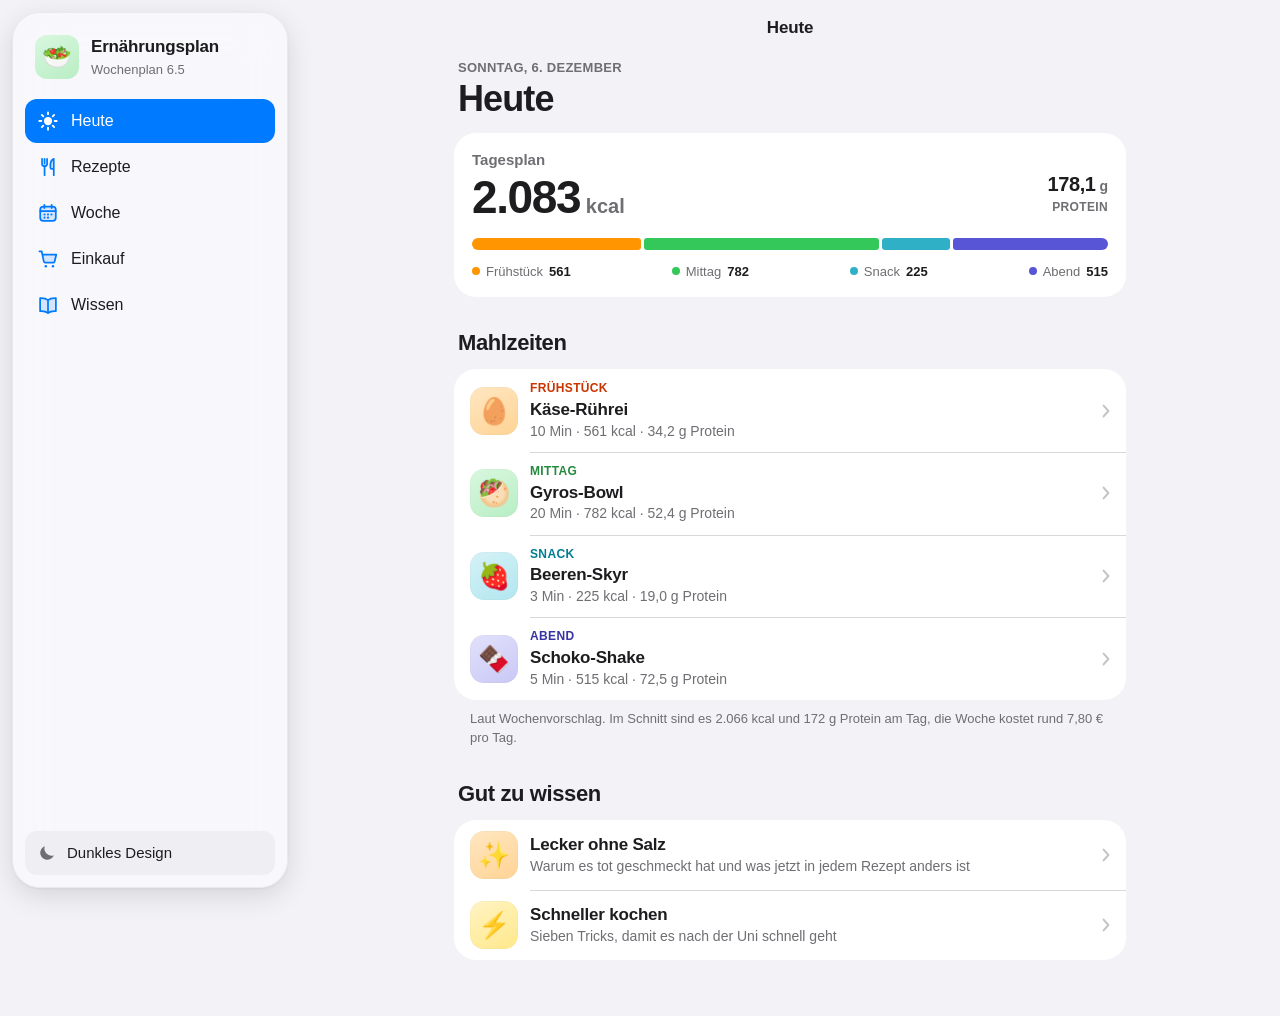
==== commit 7e4b9ec1: "Wochenplan 6.5: Abend-Shakes mit 500 g Magerquark - Jeden Abend ein Quark-Shake: Beeren, Schoko, Ban" ====
--- a/index.html
+++ b/index.html
@@ -4,7 +4,7 @@
 <meta charset="utf-8">
 <meta name="viewport" content="width=device-width, initial-scale=1, viewport-fit=cover">
 <title>Ernährungsplan</title>
-<meta name="description" content="Wochenplan 6.4 – Frühstück, Mittag und Snack, schnell und lecker ohne Salz, rund 1.538 kcal und 100 g Protein am Tag">
+<meta name="description" content="Wochenplan 6.5 – schnell und lecker ohne Salz, rund 2.066 kcal und 172 g Protein am Tag">
 <meta name="theme-color" content="#f2f2f7">
 <meta name="apple-mobile-web-app-capable" content="yes">
 <meta name="apple-mobile-web-app-status-bar-style" content="default">
@@ -214,7 +214,7 @@
 .b-green{background:var(--green-c)}
 .b-teal{background:var(--teal)}
 .b-indigo{background:var(--indigo)}
-.legend{display:flex;flex-wrap:wrap;justify-content:space-between;gap:6px 12px;font-size:13px;color:var(--label2)}
+.legend{display:grid;grid-template-columns:repeat(4,auto);justify-content:space-between;gap:6px 12px;font-size:13px;color:var(--label2)}
 .legend span{display:inline-flex;align-items:center;gap:6px;white-space:nowrap}
 .legend .dot{width:8px;height:8px;border-radius:50%}
 .legend b{color:var(--label);font-weight:600}
@@ -297,7 +297,7 @@
 .wz{background:var(--bg2);border-radius:var(--r-s);padding:13px 16px 14px}
 .wzh{display:flex;flex-direction:column}
 .wzt{font-size:17px;font-weight:600;letter-spacing:-.01em}
-.wzs{font-size:13px;color:var(--orange-t);font-weight:600}
+.wzs{font-size:13px;color:var(--wz-c,var(--orange-t));font-weight:600}
 .wz p{font-size:15px;line-height:1.45;color:var(--label2);margin-top:6px}
 .rcols{display:grid;gap:0}
 .ing-h{font-size:13px;font-weight:600;letter-spacing:.02em;text-transform:uppercase;color:var(--label2);margin:20px 16px 7px}
@@ -448,11 +448,11 @@
 
 /* ===== Breakpoints ===== */
 @media (max-width:420px){
+  .legend{grid-template-columns:repeat(2,auto);justify-content:start;column-gap:22px}
   .sum-k{font-size:42px}
   .wd{width:88px}
 }
 @media (max-width:370px){
-  .legend{justify-content:flex-start;column-gap:22px}
   .stats.three{grid-template-columns:1fr 1fr}
   .wemo i{width:26px;height:26px;font-size:14px}
 }
@@ -617,7 +617,7 @@
 </head>
 <body>
 <aside class="side" aria-label="Navigation">
-  <div class="side-h"><span class="side-ic" aria-hidden="true">🥗</span><div><b>Ernährungsplan</b><small>Wochenplan 6.4</small></div></div>
+  <div class="side-h"><span class="side-ic" aria-hidden="true">🥗</span><div><b>Ernährungsplan</b><small>Wochenplan 6.5</small></div></div>
   <nav class="side-n"><a class="side-i" href="#heute" data-tab="heute"><svg viewBox="0 0 24 24" aria-hidden="true"><circle cx="12" cy="12" r="4.5" fill="currentColor"/><path d="M12 2.5v2.2M12 19.3v2.2M2.5 12h2.2M19.3 12h2.2M5.3 5.3l1.55 1.55M17.15 17.15l1.55 1.55M5.3 18.7l1.55-1.55M17.15 6.85l1.55-1.55" stroke="currentColor" stroke-width="2" stroke-linecap="round"/></svg><span>Heute</span></a><a class="side-i" href="#rezepte" data-tab="rezepte"><svg viewBox="0 0 24 24" aria-hidden="true" fill="none" stroke="currentColor" stroke-width="1.9" stroke-linecap="round" stroke-linejoin="round"><path d="M5.5 3v5.4a2.75 2.75 0 0 0 5.5 0V3M8.25 3v5.4M8.25 11.2V21"/><path d="M18.3 21V3.2c-2.4.9-3.7 3.5-3.7 7v2.4c0 .9.7 1.5 1.6 1.5h2.1" fill="currentColor" fill-opacity=".18"/></svg><span>Rezepte</span></a><a class="side-i" href="#woche" data-tab="woche"><svg viewBox="0 0 24 24" aria-hidden="true"><rect x="3.5" y="5" width="17" height="15.5" rx="3.4" fill="currentColor" fill-opacity=".14" stroke="currentColor" stroke-width="1.9"/><path d="M3.5 9.9h17M8 3v3.6M16 3v3.6" stroke="currentColor" stroke-width="1.9" stroke-linecap="round"/><g fill="currentColor"><circle cx="8.2" cy="13.6" r="1.15"/><circle cx="12" cy="13.6" r="1.15"/><circle cx="15.8" cy="13.6" r="1.15"/><circle cx="8.2" cy="17.1" r="1.15"/><circle cx="12" cy="17.1" r="1.15"/></g></svg><span>Woche</span></a><a class="side-i" href="#einkauf" data-tab="einkauf"><svg viewBox="0 0 24 24" aria-hidden="true" fill="none" stroke="currentColor" stroke-width="1.9" stroke-linecap="round" stroke-linejoin="round"><path d="M2.6 3.6h2.5l2.3 11a1.7 1.7 0 0 0 1.7 1.4h8.4a1.7 1.7 0 0 0 1.7-1.3L21 7.3H6.1" fill="currentColor" fill-opacity=".14"/><circle cx="9.6" cy="20" r="1.35" fill="currentColor" stroke="none"/><circle cx="17.4" cy="20" r="1.35" fill="currentColor" stroke="none"/></svg><span>Einkauf</span></a><a class="side-i" href="#wissen" data-tab="wissen"><svg viewBox="0 0 24 24" aria-hidden="true" fill="none" stroke="currentColor" stroke-width="1.9" stroke-linejoin="round"><path d="M12 6.6C10.2 5.1 7.6 4.4 3.4 4.6v14.1c4.2-.2 6.8.5 8.6 2 1.8-1.5 4.4-2.2 8.6-2V4.6c-4.2-.2-6.8.5-8.6 2Z" fill="currentColor" fill-opacity=".14"/><path d="M12 6.6v14"/></svg><span>Wissen</span></a></nav>
   <button class="side-theme" type="button" data-theme-toggle><svg class="ico-moon" viewBox="0 0 24 24" aria-hidden="true"><path d="M20.2 14.6A8.4 8.4 0 0 1 9.4 3.8a8.4 8.4 0 1 0 10.8 10.8Z" fill="currentColor"/></svg><svg class="ico-sun" viewBox="0 0 24 24" aria-hidden="true"><circle cx="12" cy="12" r="4.4" fill="currentColor"/><path d="M12 2.6v2.3M12 19.1v2.3M2.6 12h2.3M19.1 12h2.3M5.35 5.35 7 7M17 17l1.65 1.65M5.35 18.65 7 17M17 7l1.65-1.65" stroke="currentColor" stroke-width="2" stroke-linecap="round"/></svg><span class="t-l">Dunkles Design</span><span class="t-d">Helles Design</span></button>
 </aside>
@@ -633,8 +633,8 @@
     <h2 class="gh jsonly">Mahlzeiten</h2>
     <div class="list jsonly" id="todayList"></div>
     <h2 class="gh nojs">Deine Woche</h2>
-    <div class="list nojs"><a class="row wrow" href="#tag-0"><span class="wd">Montag</span><span class="wemo" aria-hidden="true"><i class="t-orange">🥣</i><i class="t-green">🍝</i><i class="t-teal">🍞</i></span><span class="wv"><b class="num">1.523</b><small class="num">93,8 g</small></span><svg class="chev" viewBox="0 0 8 14" aria-hidden="true"><path d="M1.6 1.6 6.4 7l-4.8 5.4" fill="none" stroke="currentColor" stroke-width="2" stroke-linecap="round" stroke-linejoin="round"/></svg></a><a class="row wrow" href="#tag-1"><span class="wd">Dienstag</span><span class="wemo" aria-hidden="true"><i class="t-orange">🥣</i><i class="t-green">🍝</i><i class="t-teal">🍎</i></span><span class="wv"><b class="num">1.520</b><small class="num">92,1 g</small></span><svg class="chev" viewBox="0 0 8 14" aria-hidden="true"><path d="M1.6 1.6 6.4 7l-4.8 5.4" fill="none" stroke="currentColor" stroke-width="2" stroke-linecap="round" stroke-linejoin="round"/></svg></a><a class="row wrow" href="#tag-2"><span class="wd">Mittwoch</span><span class="wemo" aria-hidden="true"><i class="t-orange">🫐</i><i class="t-green">🍚</i><i class="t-teal">🍓</i></span><span class="wv"><b class="num">1.563</b><small class="num">104,5 g</small></span><svg class="chev" viewBox="0 0 8 14" aria-hidden="true"><path d="M1.6 1.6 6.4 7l-4.8 5.4" fill="none" stroke="currentColor" stroke-width="2" stroke-linecap="round" stroke-linejoin="round"/></svg></a><a class="row wrow" href="#tag-3"><span class="wd">Donnerstag</span><span class="wemo" aria-hidden="true"><i class="t-orange">🫙</i><i class="t-green">🧀</i><i class="t-teal">🍞</i></span><span class="wv"><b class="num">1.542</b><small class="num">106,0 g</small></span><svg class="chev" viewBox="0 0 8 14" aria-hidden="true"><path d="M1.6 1.6 6.4 7l-4.8 5.4" fill="none" stroke="currentColor" stroke-width="2" stroke-linecap="round" stroke-linejoin="round"/></svg></a><a class="row wrow" href="#tag-4"><span class="wd">Freitag</span><span class="wemo" aria-hidden="true"><i class="t-orange">🫙</i><i class="t-green">🌯</i><i class="t-teal">🥒</i></span><span class="wv"><b class="num">1.498</b><small class="num">100,7 g</small></span><svg class="chev" viewBox="0 0 8 14" aria-hidden="true"><path d="M1.6 1.6 6.4 7l-4.8 5.4" fill="none" stroke="currentColor" stroke-width="2" stroke-linecap="round" stroke-linejoin="round"/></svg></a><a class="row wrow" href="#tag-5"><span class="wd">Samstag</span><span class="wemo" aria-hidden="true"><i class="t-orange">🍳</i><i class="t-green">🍔</i><i class="t-teal">🍎</i></span><span class="wv"><b class="num">1.554</b><small class="num">95,0 g</small></span><svg class="chev" viewBox="0 0 8 14" aria-hidden="true"><path d="M1.6 1.6 6.4 7l-4.8 5.4" fill="none" stroke="currentColor" stroke-width="2" stroke-linecap="round" stroke-linejoin="round"/></svg></a><a class="row wrow" href="#tag-6"><span class="wd">Sonntag</span><span class="wemo" aria-hidden="true"><i class="t-orange">🥚</i><i class="t-green">🥙</i><i class="t-teal">🍓</i></span><span class="wv"><b class="num">1.568</b><small class="num">105,6 g</small></span><svg class="chev" viewBox="0 0 8 14" aria-hidden="true"><path d="M1.6 1.6 6.4 7l-4.8 5.4" fill="none" stroke="currentColor" stroke-width="2" stroke-linecap="round" stroke-linejoin="round"/></svg></a></div>
-    <p class="foot">Laut Wochenvorschlag, ohne Abendessen. Im Schnitt sind es 1.538 kcal und 100 g Protein am Tag, die Woche kostet rund 5,60 € pro Tag.</p>
+    <div class="list nojs"><a class="row wrow" href="#tag-0"><span class="wd">Montag</span><span class="wemo" aria-hidden="true"><i class="t-orange">🥣</i><i class="t-green">🍝</i><i class="t-teal">🍞</i><i class="t-indigo">🍒</i></span><span class="wv"><b class="num">2.035</b><small class="num">165,4 g</small></span><svg class="chev" viewBox="0 0 8 14" aria-hidden="true"><path d="M1.6 1.6 6.4 7l-4.8 5.4" fill="none" stroke="currentColor" stroke-width="2" stroke-linecap="round" stroke-linejoin="round"/></svg></a><a class="row wrow" href="#tag-1"><span class="wd">Dienstag</span><span class="wemo" aria-hidden="true"><i class="t-orange">🥣</i><i class="t-green">🍝</i><i class="t-teal">🍎</i><i class="t-indigo">🍌</i></span><span class="wv"><b class="num">2.078</b><small class="num">163,5 g</small></span><svg class="chev" viewBox="0 0 8 14" aria-hidden="true"><path d="M1.6 1.6 6.4 7l-4.8 5.4" fill="none" stroke="currentColor" stroke-width="2" stroke-linecap="round" stroke-linejoin="round"/></svg></a><a class="row wrow" href="#tag-2"><span class="wd">Mittwoch</span><span class="wemo" aria-hidden="true"><i class="t-orange">🫐</i><i class="t-green">🍚</i><i class="t-teal">🍓</i><i class="t-indigo">🍫</i></span><span class="wv"><b class="num">2.078</b><small class="num">177,0 g</small></span><svg class="chev" viewBox="0 0 8 14" aria-hidden="true"><path d="M1.6 1.6 6.4 7l-4.8 5.4" fill="none" stroke="currentColor" stroke-width="2" stroke-linecap="round" stroke-linejoin="round"/></svg></a><a class="row wrow" href="#tag-3"><span class="wd">Donnerstag</span><span class="wemo" aria-hidden="true"><i class="t-orange">🫙</i><i class="t-green">🧀</i><i class="t-teal">🍞</i><i class="t-indigo">🍮</i></span><span class="wv"><b class="num">2.065</b><small class="num">178,1 g</small></span><svg class="chev" viewBox="0 0 8 14" aria-hidden="true"><path d="M1.6 1.6 6.4 7l-4.8 5.4" fill="none" stroke="currentColor" stroke-width="2" stroke-linecap="round" stroke-linejoin="round"/></svg></a><a class="row wrow" href="#tag-4"><span class="wd">Freitag</span><span class="wemo" aria-hidden="true"><i class="t-orange">🫙</i><i class="t-green">🌯</i><i class="t-teal">🥒</i><i class="t-indigo">🍌</i></span><span class="wv"><b class="num">2.056</b><small class="num">172,1 g</small></span><svg class="chev" viewBox="0 0 8 14" aria-hidden="true"><path d="M1.6 1.6 6.4 7l-4.8 5.4" fill="none" stroke="currentColor" stroke-width="2" stroke-linecap="round" stroke-linejoin="round"/></svg></a><a class="row wrow" href="#tag-5"><span class="wd">Samstag</span><span class="wemo" aria-hidden="true"><i class="t-orange">🍳</i><i class="t-green">🍔</i><i class="t-teal">🍎</i><i class="t-indigo">🍒</i></span><span class="wv"><b class="num">2.066</b><small class="num">166,6 g</small></span><svg class="chev" viewBox="0 0 8 14" aria-hidden="true"><path d="M1.6 1.6 6.4 7l-4.8 5.4" fill="none" stroke="currentColor" stroke-width="2" stroke-linecap="round" stroke-linejoin="round"/></svg></a><a class="row wrow" href="#tag-6"><span class="wd">Sonntag</span><span class="wemo" aria-hidden="true"><i class="t-orange">🥚</i><i class="t-green">🥙</i><i class="t-teal">🍓</i><i class="t-indigo">🍫</i></span><span class="wv"><b class="num">2.083</b><small class="num">178,1 g</small></span><svg class="chev" viewBox="0 0 8 14" aria-hidden="true"><path d="M1.6 1.6 6.4 7l-4.8 5.4" fill="none" stroke="currentColor" stroke-width="2" stroke-linecap="round" stroke-linejoin="round"/></svg></a></div>
+    <p class="foot">Laut Wochenvorschlag. Im Schnitt sind es 2.066 kcal und 172 g Protein am Tag, die Woche kostet rund 7,80 € pro Tag.</p>
     <h2 class="gh">Gut zu wissen</h2>
     <div class="list">
       <a class="row" href="#w/lecker-ohne-salz" ><span class="tile t-orange " aria-hidden="true">✨</span><span class="rtx"><span class="rtt">Lecker ohne Salz</span><span class="rmeta">Warum es tot geschmeckt hat und was jetzt in jedem Rezept anders ist</span></span><svg class="chev" viewBox="0 0 8 14" aria-hidden="true"><path d="M1.6 1.6 6.4 7l-4.8 5.4" fill="none" stroke="currentColor" stroke-width="2" stroke-linecap="round" stroke-linejoin="round"/></svg></a>
@@ -647,9 +647,9 @@
   <span class="anc" id="rezepte"></span>
   <header class="nav"><div class="nav-in"><div class="nav-l"></div><div class="nav-t" aria-hidden="true">Rezepte</div><div class="nav-r"><button class="nbtn round" type="button" data-theme-toggle aria-label="Hell oder Dunkel umschalten"><svg class="ico-moon" viewBox="0 0 24 24" aria-hidden="true"><path d="M20.2 14.6A8.4 8.4 0 0 1 9.4 3.8a8.4 8.4 0 1 0 10.8 10.8Z" fill="currentColor"/></svg><svg class="ico-sun" viewBox="0 0 24 24" aria-hidden="true"><circle cx="12" cy="12" r="4.4" fill="currentColor"/><path d="M12 2.6v2.3M12 19.1v2.3M2.6 12h2.3M19.1 12h2.3M5.35 5.35 7 7M17 17l1.65 1.65M5.35 18.65 7 17M17 7l1.65-1.65" stroke="currentColor" stroke-width="2" stroke-linecap="round"/></svg></button></div></div></header>
   <div class="pin">
-    <div class="lt"><p class="eyebrow">22 Rezepte · ohne Salz</p><h1 class="ltitle">Rezepte</h1></div>
+    <div class="lt"><p class="eyebrow">26 Rezepte · ohne Salz</p><h1 class="ltitle">Rezepte</h1></div>
     <div class="search"><svg class="ico-search" viewBox="0 0 20 20" aria-hidden="true"><circle cx="8.6" cy="8.6" r="6" fill="none" stroke="currentColor" stroke-width="2"/><path d="m13.2 13.2 4.3 4.3" stroke="currentColor" stroke-width="2" stroke-linecap="round"/></svg><input type="search" id="q" placeholder="Rezepte und Zutaten suchen" autocomplete="off" enterkeyhint="search" aria-label="Rezepte und Zutaten suchen"><button type="button" class="sx" id="qx" aria-label="Suche löschen" hidden>×</button></div>
-    <div class="seg" id="seg" role="tablist" aria-label="Kategorie" style="--n:4"><button type="button" role="tab" data-cat="fruehstueck" aria-selected="false">Frühstück</button><button type="button" role="tab" data-cat="mittagessen" aria-selected="false">Mittag</button><button type="button" role="tab" data-cat="snacks" aria-selected="false">Snacks</button><button type="button" role="tab" data-cat="suesses" aria-selected="false">Süßes</button><span class="seg-thumb" aria-hidden="true"></span></div>
+    <div class="seg" id="seg" role="tablist" aria-label="Kategorie" style="--n:5"><button type="button" role="tab" data-cat="fruehstueck" aria-selected="false">Frühstück</button><button type="button" role="tab" data-cat="mittagessen" aria-selected="false">Mittag</button><button type="button" role="tab" data-cat="snacks" aria-selected="false">Snacks</button><button type="button" role="tab" data-cat="shakes" aria-selected="false">Shakes</button><button type="button" role="tab" data-cat="suesses" aria-selected="false">Süßes</button><span class="seg-thumb" aria-hidden="true"></span></div>
     
     <div class="cat" data-cat="fruehstueck" hidden>
       <div class="cat-h"><h2 class="cat-t">Frühstück</h2><span class="cat-n">5 Rezepte · Ø 540 kcal · 32 g Protein</span></div>
@@ -675,13 +675,21 @@
       <p class="foot cat-f">Zwei süße und zwei herzhafte Snacks mit 15 bis 19 g Protein. Alle sind in 3 bis 5 Minuten fertig.</p>
       
     </div>
+    <div class="cat" data-cat="shakes" hidden>
+      <div class="cat-h"><h2 class="cat-t">Abend-Shakes</h2><span class="cat-n">4 Rezepte · Ø 530 kcal · 72 g Protein</span></div>
+      
+      
+      <div class="list rlist"><a class="row rrow" href="#r/a-beeren-shake" data-kind="shake" data-q="beeren-quark-shake mit bourbon-vanille beeren-shake wie rote grütze abend-shakes magerquark milch 1,5 % tk-beeren vanillezucker tk-erdbeeren (erdbeermilch) zimt (beeren-muffin) haferflocken (beeren-muffin) banane (beeren-banane)"><span class="tile t-indigo " aria-hidden="true">🍒</span><span class="rtx"><span class="rcap c-indigo">Wie Rote Grütze</span><span class="rtt">Beeren-Quark-Shake mit Bourbon-Vanille</span><span class="rmeta">5 Min · <span class="num">512 kcal</span> · <span class="num">71,6 g</span> Protein</span></span><svg class="chev" viewBox="0 0 8 14" aria-hidden="true"><path d="M1.6 1.6 6.4 7l-4.8 5.4" fill="none" stroke="currentColor" stroke-width="2" stroke-linecap="round" stroke-linejoin="round"/></svg></a><a class="row rrow" href="#r/a-schoko-shake" data-kind="shake" data-q="schoko-quark-shake mit vanille schoko-shake wie schokopudding abend-shakes magerquark milch 1,5 % backkakao vanillezucker honig banane (schoko-banane) sauerkirschen aus dem glas (schwarzwälder kirsch) erdnussmus (schoko-erdnuss)"><span class="tile t-indigo " aria-hidden="true">🍫</span><span class="rtx"><span class="rcap c-indigo">Wie Schokopudding</span><span class="rtt">Schoko-Quark-Shake mit Vanille</span><span class="rmeta">5 Min · <span class="num">515 kcal</span> · <span class="num">72,5 g</span> Protein</span></span><svg class="chev" viewBox="0 0 8 14" aria-hidden="true"><path d="M1.6 1.6 6.4 7l-4.8 5.4" fill="none" stroke="currentColor" stroke-width="2" stroke-linecap="round" stroke-linejoin="round"/></svg></a><a class="row rrow" href="#r/a-bananen-shake" data-kind="shake" data-q="bananen-quark-shake mit vanille bananen-shake wie bananenmilch abend-shakes magerquark milch 1,5 % banane vanillezucker zimt haferflocken (bananenbrot) apfel (apfelstrudel) orangensaft (orange-vanille)"><span class="tile t-indigo " aria-hidden="true">🍌</span><span class="rtx"><span class="rcap c-indigo">Wie Bananenmilch</span><span class="rtt">Bananen-Quark-Shake mit Vanille</span><span class="rmeta">5 Min · <span class="num">558 kcal</span> · <span class="num">71,4 g</span> Protein</span></span><svg class="chev" viewBox="0 0 8 14" aria-hidden="true"><path d="M1.6 1.6 6.4 7l-4.8 5.4" fill="none" stroke="currentColor" stroke-width="2" stroke-linecap="round" stroke-linejoin="round"/></svg></a><a class="row rrow" href="#r/a-vanille-shake" data-kind="shake" data-q="vanille-quark-shake mit zimt vanille-shake wie milchreis abend-shakes magerquark milch 1,5 % haferflocken vanillezucker zimt honig zitrone (käsekuchen) instant-kaffee, entkoffeiniert (tiramisu) backkakao (tiramisu) spekulatiusgewürz (spekulatius)"><span class="tile t-indigo " aria-hidden="true">🍮</span><span class="rtx"><span class="rcap c-indigo">Wie Milchreis</span><span class="rtt">Vanille-Quark-Shake mit Zimt</span><span class="rmeta">5 Min · <span class="num">523 kcal</span> · <span class="num">72,1 g</span> Protein</span></span><svg class="chev" viewBox="0 0 8 14" aria-hidden="true"><path d="M1.6 1.6 6.4 7l-4.8 5.4" fill="none" stroke="currentColor" stroke-width="2" stroke-linecap="round" stroke-linejoin="round"/></svg></a></div>
+      <p class="foot cat-f">Jeden Abend 500 g Magerquark aus dem Shaker, das sind rund 70 g Protein. Vier Shakes mit je vier Sorten, jeder in 5 Minuten fertig. Du brauchst einen Shaker mit 1 Liter, in einen kleineren passt die halbe Menge zweimal hintereinander.</p>
+      
+    </div>
     <div class="cat" data-cat="suesses" hidden>
       <div class="cat-h"><h2 class="cat-t">Süßes</h2><span class="cat-n">6 Rezepte · wenig Zucker · ohne Salz</span></div>
       <div class="callout-s"><b>So passt es in den Plan</b>Pancakes, Kaiserschmarrn und Crumble können das Frühstück ersetzen und haben dabei sogar etwas weniger Kalorien. Bites, Mousse und eine Zimtschnecke ersetzen den Snack. Bei jedem Rezept steht, wie es genau in deinen Tag passt.</div>
       <div class="chips" role="group" aria-label="Filter"><button type="button" class="chip on" data-f="all">Alle <span>6</span></button><button type="button" class="chip" data-f="pan">Pfanne <span>3</span></button><button type="button" class="chip" data-f="air">Airfryer <span>1</span></button><button type="button" class="chip" data-f="cold">Kalt <span>2</span></button></div>
       <div class="list rlist"><a class="row rrow" href="#r/x-fluffige-quark-pancakes-mit-warmen-beeren" data-kind="pan" data-q="fluffige quark-pancakes mit warmen beeren  pfanne süßes magerquark ei weizenmehl type 405 banane, sehr reif backpulver zimt vanillearoma zitrone (für die schale) tk-beerenmischung honig rapsöl für die pfanne"><span class="tile t-pink " aria-hidden="true">🥞</span><span class="rtx"><span class="rcap c-pink">Pfanne</span><span class="rtt">Fluffige Quark-Pancakes mit warmen Beeren</span><span class="rmeta">20 Min · <span class="num">441 kcal</span> · <span class="num">28,9 g</span> Protein</span></span><svg class="chev" viewBox="0 0 8 14" aria-hidden="true"><path d="M1.6 1.6 6.4 7l-4.8 5.4" fill="none" stroke="currentColor" stroke-width="2" stroke-linecap="round" stroke-linejoin="round"/></svg></a><a class="row rrow" href="#r/x-quark-zimtschnecken-aus-dem-airfryer" data-kind="air" data-q="quark-zimtschnecken aus dem airfryer  airfryer süßes weizenmehl type 405 magerquark ei rapsöl honig backpulver vanillearoma zitrone (für die schale) mehl zum ausrollen banane, sehr reif zimt honig magerquark honig vanillearoma"><span class="tile t-pink " aria-hidden="true">🥐</span><span class="rtx"><span class="rcap c-pink">Airfryer</span><span class="rtt">Quark-Zimtschnecken aus dem Airfryer</span><span class="rmeta">ca. 60 Min · <span class="num">262 kcal/Stück</span> · <span class="num">11,0 g</span> Protein</span></span><svg class="chev" viewBox="0 0 8 14" aria-hidden="true"><path d="M1.6 1.6 6.4 7l-4.8 5.4" fill="none" stroke="currentColor" stroke-width="2" stroke-linecap="round" stroke-linejoin="round"/></svg></a><a class="row rrow" href="#r/x-kaiserschmarrn-mit-zimt-apfelkompott" data-kind="pan" data-q="kaiserschmarrn mit zimt-apfelkompott  pfanne süßes eier magerquark weizenmehl type 405 vanillearoma zitrone (für die schale) rapsöl honig zum karamellisieren apfel honig zimt"><span class="tile t-pink " aria-hidden="true">🍳</span><span class="rtx"><span class="rcap c-pink">Pfanne</span><span class="rtt">Kaiserschmarrn mit Zimt-Apfelkompott</span><span class="rmeta">25 Min · <span class="num">523 kcal</span> · <span class="num">31,6 g</span> Protein</span></span><svg class="chev" viewBox="0 0 8 14" aria-hidden="true"><path d="M1.6 1.6 6.4 7l-4.8 5.4" fill="none" stroke="currentColor" stroke-width="2" stroke-linecap="round" stroke-linejoin="round"/></svg></a><a class="row rrow" href="#r/x-warmer-pfannen-crumble-mit-vanillequark" data-kind="pan" data-q="warmer pfannen-crumble mit vanillequark  pfanne süßes haferflocken rapsöl honig zimt apfel zimt magerquark honig vanillearoma zitrone (für die schale)"><span class="tile t-pink " aria-hidden="true">🥧</span><span class="rtx"><span class="rcap c-pink">Pfanne</span><span class="rtt">Warmer Pfannen-Crumble mit Vanillequark</span><span class="rmeta">15 Min · <span class="num">381 kcal</span> · <span class="num">24,2 g</span> Protein</span></span><svg class="chev" viewBox="0 0 8 14" aria-hidden="true"><path d="M1.6 1.6 6.4 7l-4.8 5.4" fill="none" stroke="currentColor" stroke-width="2" stroke-linecap="round" stroke-linejoin="round"/></svg></a><a class="row rrow" href="#r/x-schoko-quark-mousse-mit-beeren" data-kind="cold" data-q="schoko-quark-mousse mit beeren  kalt süßes magerquark backkakao banane, sehr reif honig vanillearoma tk-beerenmischung zartbitterschokolade, mind. 70 %"><span class="tile t-pink " aria-hidden="true">🍫</span><span class="rtx"><span class="rcap c-pink">Kalt</span><span class="rtt">Schoko-Quark-Mousse mit Beeren</span><span class="rmeta">10 Min + 20 Min Kühlen · <span class="num">328 kcal</span> · <span class="num">29,5 g</span> Protein</span></span><svg class="chev" viewBox="0 0 8 14" aria-hidden="true"><path d="M1.6 1.6 6.4 7l-4.8 5.4" fill="none" stroke="currentColor" stroke-width="2" stroke-linecap="round" stroke-linejoin="round"/></svg></a><a class="row rrow" href="#r/x-schoko-bananen-bites-aus-dem-gefrierfach" data-kind="cold" data-q="schoko-bananen-bites aus dem gefrierfach  kalt süßes banane magerquark zartbitterschokolade, mind. 70 % zimt vanillearoma"><span class="tile t-pink " aria-hidden="true">🍌</span><span class="rtx"><span class="rcap c-pink">Kalt</span><span class="rtt">Schoko-Bananen-Bites aus dem Gefrierfach</span><span class="rmeta">15 Min + 2 Std Gefrieren · <span class="num">235 kcal</span> · <span class="num">10,5 g</span> Protein</span></span><svg class="chev" viewBox="0 0 8 14" aria-hidden="true"><path d="M1.6 1.6 6.4 7l-4.8 5.4" fill="none" stroke="currentColor" stroke-width="2" stroke-linecap="round" stroke-linejoin="round"/></svg></a></div>
       <p class="foot cat-f">Süß, aber so gebaut, dass es in den Plan passt. Die Süße kommt fast nur aus reifer Banane, Apfel, Zimt und Vanille, dazu höchstens ein paar Teelöffel Honig. Quark bringt Protein, Haferflocken bringen Ballaststoffe. Und wie überall im Plan: kein Salz.</p>
-      <p class="foot">Reicht für jedes Rezept mehrmals, nur Beeren und Schokolade gehen schneller aus. Eier, Haferflocken, Äpfel, Zimt, Honig, Beeren, Kakao und Vanille hast du schon aus dem Wochenplan. Magerquark steht hier extra, weil der Wochenplan jetzt Skyr nimmt. <strong>Bananen extra kaufen:</strong> Für Pancakes, Zimtschnecken, Mousse und Bites brauchst du 1 bis 2 zusätzliche, je fleckiger desto besser. Die braunen gibt es oft reduziert. Die Zusatz-Zutaten stehen in der <a href="#einkauf">Einkaufsliste</a> unter „Für Süßes“.</p>
+      <p class="foot">Reicht für jedes Rezept mehrmals, nur Beeren und Schokolade gehen schneller aus. Eier, Haferflocken, Äpfel, Zimt, Honig, Beeren, Kakao und Vanille hast du schon aus dem Wochenplan. Magerquark kaufst du für die Abend-Shakes ohnehin, für Süßes brauchst du eine Packung extra. <strong>Bananen extra kaufen:</strong> Für Pancakes, Zimtschnecken, Mousse und Bites brauchst du 1 bis 2 zusätzliche, je fleckiger desto besser. Die braunen gibt es oft reduziert. Die Zusatz-Zutaten stehen in der <a href="#einkauf">Einkaufsliste</a> unter „Für Süßes“.</p>
     </div>
     <p class="empty" id="noRes" hidden>Kein Rezept gefunden. Versuch es mit einer Zutat wie „Käse“ oder „Reis“.</p>
   </div>
@@ -692,14 +700,14 @@
   <header class="nav"><div class="nav-in"><div class="nav-l"></div><div class="nav-t" aria-hidden="true">Woche</div><div class="nav-r"><button class="nbtn round" type="button" data-theme-toggle aria-label="Hell oder Dunkel umschalten"><svg class="ico-moon" viewBox="0 0 24 24" aria-hidden="true"><path d="M20.2 14.6A8.4 8.4 0 0 1 9.4 3.8a8.4 8.4 0 1 0 10.8 10.8Z" fill="currentColor"/></svg><svg class="ico-sun" viewBox="0 0 24 24" aria-hidden="true"><circle cx="12" cy="12" r="4.4" fill="currentColor"/><path d="M12 2.6v2.3M12 19.1v2.3M2.6 12h2.3M19.1 12h2.3M5.35 5.35 7 7M17 17l1.65 1.65M5.35 18.65 7 17M17 7l1.65-1.65" stroke="currentColor" stroke-width="2" stroke-linecap="round"/></svg></button></div></div></header>
   <div class="pin">
     <div class="lt"><p class="eyebrow">Wochenvorschlag</p><h1 class="ltitle">Woche</h1></div>
-    <p class="desc">Frühstück, Mittag und Snack für jeden Tag, ohne Abendessen. Die Einkaufsliste ist genau darauf abgestimmt.</p>
+    <p class="desc">Alle vier Mahlzeiten pro Tag, abends ein Quark-Shake. Die Einkaufsliste ist genau darauf abgestimmt.</p>
     <div class="days jsonly" id="days" role="tablist" aria-label="Wochentag"><button type="button" class="day" role="tab" data-day="0" aria-selected="false"><span>Mo</span></button><button type="button" class="day" role="tab" data-day="1" aria-selected="false"><span>Di</span></button><button type="button" class="day" role="tab" data-day="2" aria-selected="false"><span>Mi</span></button><button type="button" class="day" role="tab" data-day="3" aria-selected="false"><span>Do</span></button><button type="button" class="day" role="tab" data-day="4" aria-selected="false"><span>Fr</span></button><button type="button" class="day" role="tab" data-day="5" aria-selected="false"><span>Sa</span></button><button type="button" class="day" role="tab" data-day="6" aria-selected="false"><span>So</span></button></div>
     <div class="card sum jsonly" id="daySum"></div>
     <div class="list jsonly" id="dayList"></div>
     <h2 class="gh jsonly">Alle Tage</h2>
-    <div class="list jsonly" id="weekList"><button type="button" class="row wrow" data-day="0"><span class="wd">Montag</span><span class="wemo" aria-hidden="true"><i class="t-orange">🥣</i><i class="t-green">🍝</i><i class="t-teal">🍞</i></span><span class="wv"><b class="num">1.523</b><small class="num">93,8 g</small></span><svg class="chev" viewBox="0 0 8 14" aria-hidden="true"><path d="M1.6 1.6 6.4 7l-4.8 5.4" fill="none" stroke="currentColor" stroke-width="2" stroke-linecap="round" stroke-linejoin="round"/></svg></button><button type="button" class="row wrow" data-day="1"><span class="wd">Dienstag</span><span class="wemo" aria-hidden="true"><i class="t-orange">🥣</i><i class="t-green">🍝</i><i class="t-teal">🍎</i></span><span class="wv"><b class="num">1.520</b><small class="num">92,1 g</small></span><svg class="chev" viewBox="0 0 8 14" aria-hidden="true"><path d="M1.6 1.6 6.4 7l-4.8 5.4" fill="none" stroke="currentColor" stroke-width="2" stroke-linecap="round" stroke-linejoin="round"/></svg></button><button type="button" class="row wrow" data-day="2"><span class="wd">Mittwoch</span><span class="wemo" aria-hidden="true"><i class="t-orange">🫐</i><i class="t-green">🍚</i><i class="t-teal">🍓</i></span><span class="wv"><b class="num">1.563</b><small class="num">104,5 g</small></span><svg class="chev" viewBox="0 0 8 14" aria-hidden="true"><path d="M1.6 1.6 6.4 7l-4.8 5.4" fill="none" stroke="currentColor" stroke-width="2" stroke-linecap="round" stroke-linejoin="round"/></svg></button><button type="button" class="row wrow" data-day="3"><span class="wd">Donnerstag</span><span class="wemo" aria-hidden="true"><i class="t-orange">🫙</i><i class="t-green">🧀</i><i class="t-teal">🍞</i></span><span class="wv"><b class="num">1.542</b><small class="num">106,0 g</small></span><svg class="chev" viewBox="0 0 8 14" aria-hidden="true"><path d="M1.6 1.6 6.4 7l-4.8 5.4" fill="none" stroke="currentColor" stroke-width="2" stroke-linecap="round" stroke-linejoin="round"/></svg></button><button type="button" class="row wrow" data-day="4"><span class="wd">Freitag</span><span class="wemo" aria-hidden="true"><i class="t-orange">🫙</i><i class="t-green">🌯</i><i class="t-teal">🥒</i></span><span class="wv"><b class="num">1.498</b><small class="num">100,7 g</small></span><svg class="chev" viewBox="0 0 8 14" aria-hidden="true"><path d="M1.6 1.6 6.4 7l-4.8 5.4" fill="none" stroke="currentColor" stroke-width="2" stroke-linecap="round" stroke-linejoin="round"/></svg></button><button type="button" class="row wrow" data-day="5"><span class="wd">Samstag</span><span class="wemo" aria-hidden="true"><i class="t-orange">🍳</i><i class="t-green">🍔</i><i class="t-teal">🍎</i></span><span class="wv"><b class="num">1.554</b><small class="num">95,0 g</small></span><svg class="chev" viewBox="0 0 8 14" aria-hidden="true"><path d="M1.6 1.6 6.4 7l-4.8 5.4" fill="none" stroke="currentColor" stroke-width="2" stroke-linecap="round" stroke-linejoin="round"/></svg></button><button type="button" class="row wrow" data-day="6"><span class="wd">Sonntag</span><span class="wemo" aria-hidden="true"><i class="t-orange">🥚</i><i class="t-green">🥙</i><i class="t-teal">🍓</i></span><span class="wv"><b class="num">1.568</b><small class="num">105,6 g</small></span><svg class="chev" viewBox="0 0 8 14" aria-hidden="true"><path d="M1.6 1.6 6.4 7l-4.8 5.4" fill="none" stroke="currentColor" stroke-width="2" stroke-linecap="round" stroke-linejoin="round"/></svg></button></div>
-    <div class="nojs"><div class="dayblock" id="tag-0"><div class="card sum"><div class="sum-top"><div><div class="sum-l">Montag</div><div class="sum-k num">1.523<small> kcal</small></div></div><div class="sum-side"><div><b class="num">93,8<span class="u"> g</span></b><small>Protein</small></div></div></div><div class="bar" role="img" aria-label="Kalorien: Frühstück 563 kcal, Mittag 723 kcal, Snack 237 kcal"><i class="b-orange" style="flex:563"></i><i class="b-green" style="flex:723"></i><i class="b-teal" style="flex:237"></i></div><div class="legend"><span><i class="dot b-orange"></i>Frühstück <b class="num">563</b></span><span><i class="dot b-green"></i>Mittag <b class="num">723</b></span><span><i class="dot b-teal"></i>Snack <b class="num">237</b></span></div></div><div class="list"><a class="row" href="#r/f-porridge"><span class="tile t-orange" aria-hidden="true">🥣</span><span class="rtx"><span class="rcap c-orange">Frühstück</span><span class="rtt">Porridge</span><span class="rmeta">10 Min · <span class="num">563 kcal</span> · <span class="num">31,2 g</span> Protein</span></span><svg class="chev" viewBox="0 0 8 14" aria-hidden="true"><path d="M1.6 1.6 6.4 7l-4.8 5.4" fill="none" stroke="currentColor" stroke-width="2" stroke-linecap="round" stroke-linejoin="round"/></svg></a><a class="row" href="#r/m-bolognese"><span class="tile t-green" aria-hidden="true">🍝</span><span class="rtx"><span class="rcap c-green">Mittag</span><span class="rtt">Bolognese</span><span class="rmeta">25 Min · <span class="num">723 kcal</span> · <span class="num">45,5 g</span> Protein</span></span><svg class="chev" viewBox="0 0 8 14" aria-hidden="true"><path d="M1.6 1.6 6.4 7l-4.8 5.4" fill="none" stroke="currentColor" stroke-width="2" stroke-linecap="round" stroke-linejoin="round"/></svg></a><a class="row" href="#r/s-huettenkaese"><span class="tile t-teal" aria-hidden="true">🍞</span><span class="rtx"><span class="rcap c-teal">Snack</span><span class="rtt">Hüttenkäse-Brot</span><span class="rmeta">3 Min · <span class="num">237 kcal</span> · <span class="num">17,1 g</span> Protein</span></span><svg class="chev" viewBox="0 0 8 14" aria-hidden="true"><path d="M1.6 1.6 6.4 7l-4.8 5.4" fill="none" stroke="currentColor" stroke-width="2" stroke-linecap="round" stroke-linejoin="round"/></svg></a></div></div><div class="dayblock" id="tag-1"><div class="card sum"><div class="sum-top"><div><div class="sum-l">Dienstag</div><div class="sum-k num">1.520<small> kcal</small></div></div><div class="sum-side"><div><b class="num">92,1<span class="u"> g</span></b><small>Protein</small></div></div></div><div class="bar" role="img" aria-label="Kalorien: Frühstück 563 kcal, Mittag 723 kcal, Snack 234 kcal"><i class="b-orange" style="flex:563"></i><i class="b-green" style="flex:723"></i><i class="b-teal" style="flex:234"></i></div><div class="legend"><span><i class="dot b-orange"></i>Frühstück <b class="num">563</b></span><span><i class="dot b-green"></i>Mittag <b class="num">723</b></span><span><i class="dot b-teal"></i>Snack <b class="num">234</b></span></div></div><div class="list"><a class="row" href="#r/f-porridge"><span class="tile t-orange" aria-hidden="true">🥣</span><span class="rtx"><span class="rcap c-orange">Frühstück</span><span class="rtt">Porridge</span><span class="rmeta">10 Min · <span class="num">563 kcal</span> · <span class="num">31,2 g</span> Protein</span></span><svg class="chev" viewBox="0 0 8 14" aria-hidden="true"><path d="M1.6 1.6 6.4 7l-4.8 5.4" fill="none" stroke="currentColor" stroke-width="2" stroke-linecap="round" stroke-linejoin="round"/></svg></a><a class="row" href="#r/m-bolognese"><span class="tile t-green" aria-hidden="true">🍝</span><span class="rtx"><span class="rcap c-green">Mittag</span><span class="rtt">Bolognese</span><span class="rmeta">25 Min · <span class="num">723 kcal</span> · <span class="num">45,5 g</span> Protein</span></span><svg class="chev" viewBox="0 0 8 14" aria-hidden="true"><path d="M1.6 1.6 6.4 7l-4.8 5.4" fill="none" stroke="currentColor" stroke-width="2" stroke-linecap="round" stroke-linejoin="round"/></svg></a><a class="row" href="#r/s-apfel-dip"><span class="tile t-teal" aria-hidden="true">🍎</span><span class="rtx"><span class="rcap c-teal">Snack</span><span class="rtt">Apfel mit Erdnuss-Dip</span><span class="rmeta">3 Min · <span class="num">234 kcal</span> · <span class="num">15,4 g</span> Protein</span></span><svg class="chev" viewBox="0 0 8 14" aria-hidden="true"><path d="M1.6 1.6 6.4 7l-4.8 5.4" fill="none" stroke="currentColor" stroke-width="2" stroke-linecap="round" stroke-linejoin="round"/></svg></a></div></div><div class="dayblock" id="tag-2"><div class="card sum"><div class="sum-top"><div><div class="sum-l">Mittwoch</div><div class="sum-k num">1.563<small> kcal</small></div></div><div class="sum-side"><div><b class="num">104,5<span class="u"> g</span></b><small>Protein</small></div></div></div><div class="bar" role="img" aria-label="Kalorien: Frühstück 452 kcal, Mittag 886 kcal, Snack 225 kcal"><i class="b-orange" style="flex:452"></i><i class="b-green" style="flex:886"></i><i class="b-teal" style="flex:225"></i></div><div class="legend"><span><i class="dot b-orange"></i>Frühstück <b class="num">452</b></span><span><i class="dot b-green"></i>Mittag <b class="num">886</b></span><span><i class="dot b-teal"></i>Snack <b class="num">225</b></span></div></div><div class="list"><a class="row" href="#r/f-skyrbowl"><span class="tile t-orange" aria-hidden="true">🫐</span><span class="rtx"><span class="rcap c-orange">Frühstück</span><span class="rtt">Skyr-Bowl</span><span class="rmeta">5 Min · <span class="num">452 kcal</span> · <span class="num">34,7 g</span> Protein</span></span><svg class="chev" viewBox="0 0 8 14" aria-hidden="true"><path d="M1.6 1.6 6.4 7l-4.8 5.4" fill="none" stroke="currentColor" stroke-width="2" stroke-linecap="round" stroke-linejoin="round"/></svg></a><a class="row" href="#r/m-burrito"><span class="tile t-green" aria-hidden="true">🍚</span><span class="rtx"><span class="rcap c-green">Mittag</span><span class="rtt">Burrito-Reispfanne</span><span class="rmeta">20 Min · <span class="num">886 kcal</span> · <span class="num">50,8 g</span> Protein</span></span><svg class="chev" viewBox="0 0 8 14" aria-hidden="true"><path d="M1.6 1.6 6.4 7l-4.8 5.4" fill="none" stroke="currentColor" stroke-width="2" stroke-linecap="round" stroke-linejoin="round"/></svg></a><a class="row" href="#r/s-beeren-skyr"><span class="tile t-teal" aria-hidden="true">🍓</span><span class="rtx"><span class="rcap c-teal">Snack</span><span class="rtt">Beeren-Skyr</span><span class="rmeta">3 Min · <span class="num">225 kcal</span> · <span class="num">19,0 g</span> Protein</span></span><svg class="chev" viewBox="0 0 8 14" aria-hidden="true"><path d="M1.6 1.6 6.4 7l-4.8 5.4" fill="none" stroke="currentColor" stroke-width="2" stroke-linecap="round" stroke-linejoin="round"/></svg></a></div></div><div class="dayblock" id="tag-3"><div class="card sum"><div class="sum-top"><div><div class="sum-l">Donnerstag</div><div class="sum-k num">1.542<small> kcal</small></div></div><div class="sum-side"><div><b class="num">106,0<span class="u"> g</span></b><small>Protein</small></div></div></div><div class="bar" role="img" aria-label="Kalorien: Frühstück 541 kcal, Mittag 764 kcal, Snack 237 kcal"><i class="b-orange" style="flex:541"></i><i class="b-green" style="flex:764"></i><i class="b-teal" style="flex:237"></i></div><div class="legend"><span><i class="dot b-orange"></i>Frühstück <b class="num">541</b></span><span><i class="dot b-green"></i>Mittag <b class="num">764</b></span><span><i class="dot b-teal"></i>Snack <b class="num">237</b></span></div></div><div class="list"><a class="row" href="#r/f-oats"><span class="tile t-orange" aria-hidden="true">🫙</span><span class="rtx"><span class="rcap c-orange">Frühstück</span><span class="rtt">Overnight Oats</span><span class="rmeta">5 Min · <span class="num">541 kcal</span> · <span class="num">31,2 g</span> Protein</span></span><svg class="chev" viewBox="0 0 8 14" aria-hidden="true"><path d="M1.6 1.6 6.4 7l-4.8 5.4" fill="none" stroke="currentColor" stroke-width="2" stroke-linecap="round" stroke-linejoin="round"/></svg></a><a class="row" href="#r/m-maccheese"><span class="tile t-green" aria-hidden="true">🧀</span><span class="rtx"><span class="rcap c-green">Mittag</span><span class="rtt">Mac &amp; Cheese</span><span class="rmeta">20 Min · <span class="num">764 kcal</span> · <span class="num">57,7 g</span> Protein</span></span><svg class="chev" viewBox="0 0 8 14" aria-hidden="true"><path d="M1.6 1.6 6.4 7l-4.8 5.4" fill="none" stroke="currentColor" stroke-width="2" stroke-linecap="round" stroke-linejoin="round"/></svg></a><a class="row" href="#r/s-huettenkaese"><span class="tile t-teal" aria-hidden="true">🍞</span><span class="rtx"><span class="rcap c-teal">Snack</span><span class="rtt">Hüttenkäse-Brot</span><span class="rmeta">3 Min · <span class="num">237 kcal</span> · <span class="num">17,1 g</span> Protein</span></span><svg class="chev" viewBox="0 0 8 14" aria-hidden="true"><path d="M1.6 1.6 6.4 7l-4.8 5.4" fill="none" stroke="currentColor" stroke-width="2" stroke-linecap="round" stroke-linejoin="round"/></svg></a></div></div><div class="dayblock" id="tag-4"><div class="card sum"><div class="sum-top"><div><div class="sum-l">Freitag</div><div class="sum-k num">1.498<small> kcal</small></div></div><div class="sum-side"><div><b class="num">100,7<span class="u"> g</span></b><small>Protein</small></div></div></div><div class="bar" role="img" aria-label="Kalorien: Frühstück 541 kcal, Mittag 702 kcal, Snack 255 kcal"><i class="b-orange" style="flex:541"></i><i class="b-green" style="flex:702"></i><i class="b-teal" style="flex:255"></i></div><div class="legend"><span><i class="dot b-orange"></i>Frühstück <b class="num">541</b></span><span><i class="dot b-green"></i>Mittag <b class="num">702</b></span><span><i class="dot b-teal"></i>Snack <b class="num">255</b></span></div></div><div class="list"><a class="row" href="#r/f-oats"><span class="tile t-orange" aria-hidden="true">🫙</span><span class="rtx"><span class="rcap c-orange">Frühstück</span><span class="rtt">Overnight Oats</span><span class="rmeta">5 Min · <span class="num">541 kcal</span> · <span class="num">31,2 g</span> Protein</span></span><svg class="chev" viewBox="0 0 8 14" aria-hidden="true"><path d="M1.6 1.6 6.4 7l-4.8 5.4" fill="none" stroke="currentColor" stroke-width="2" stroke-linecap="round" stroke-linejoin="round"/></svg></a><a class="row" href="#r/m-haehnchen-burrito"><span class="tile t-green" aria-hidden="true">🌯</span><span class="rtx"><span class="rcap c-green">Mittag</span><span class="rtt">Hähnchen-Linsen-Burrito</span><span class="rmeta">25 Min · <span class="num">702 kcal</span> · <span class="num">50,8 g</span> Protein</span></span><svg class="chev" viewBox="0 0 8 14" aria-hidden="true"><path d="M1.6 1.6 6.4 7l-4.8 5.4" fill="none" stroke="currentColor" stroke-width="2" stroke-linecap="round" stroke-linejoin="round"/></svg></a><a class="row" href="#r/s-feta-dip"><span class="tile t-teal" aria-hidden="true">🥒</span><span class="rtx"><span class="rcap c-teal">Snack</span><span class="rtt">Feta-Dip</span><span class="rmeta">5 Min · <span class="num">255 kcal</span> · <span class="num">18,7 g</span> Protein</span></span><svg class="chev" viewBox="0 0 8 14" aria-hidden="true"><path d="M1.6 1.6 6.4 7l-4.8 5.4" fill="none" stroke="currentColor" stroke-width="2" stroke-linecap="round" stroke-linejoin="round"/></svg></a></div></div><div class="dayblock" id="tag-5"><div class="card sum"><div class="sum-top"><div><div class="sum-l">Samstag</div><div class="sum-k num">1.554<small> kcal</small></div></div><div class="sum-side"><div><b class="num">95,0<span class="u"> g</span></b><small>Protein</small></div></div></div><div class="bar" role="img" aria-label="Kalorien: Frühstück 552 kcal, Mittag 768 kcal, Snack 234 kcal"><i class="b-orange" style="flex:552"></i><i class="b-green" style="flex:768"></i><i class="b-teal" style="flex:234"></i></div><div class="legend"><span><i class="dot b-orange"></i>Frühstück <b class="num">552</b></span><span><i class="dot b-green"></i>Mittag <b class="num">768</b></span><span><i class="dot b-teal"></i>Snack <b class="num">234</b></span></div></div><div class="list"><a class="row" href="#r/f-spiegelei"><span class="tile t-orange" aria-hidden="true">🍳</span><span class="rtx"><span class="rcap c-orange">Frühstück</span><span class="rtt">Parmesan-Spiegelei</span><span class="rmeta">10 Min · <span class="num">552 kcal</span> · <span class="num">33,2 g</span> Protein</span></span><svg class="chev" viewBox="0 0 8 14" aria-hidden="true"><path d="M1.6 1.6 6.4 7l-4.8 5.4" fill="none" stroke="currentColor" stroke-width="2" stroke-linecap="round" stroke-linejoin="round"/></svg></a><a class="row" href="#r/m-cheeseburger"><span class="tile t-green" aria-hidden="true">🍔</span><span class="rtx"><span class="rcap c-green">Mittag</span><span class="rtt">Cheeseburger</span><span class="rmeta">30 Min · <span class="num">768 kcal</span> · <span class="num">46,4 g</span> Protein</span></span><svg class="chev" viewBox="0 0 8 14" aria-hidden="true"><path d="M1.6 1.6 6.4 7l-4.8 5.4" fill="none" stroke="currentColor" stroke-width="2" stroke-linecap="round" stroke-linejoin="round"/></svg></a><a class="row" href="#r/s-apfel-dip"><span class="tile t-teal" aria-hidden="true">🍎</span><span class="rtx"><span class="rcap c-teal">Snack</span><span class="rtt">Apfel mit Erdnuss-Dip</span><span class="rmeta">3 Min · <span class="num">234 kcal</span> · <span class="num">15,4 g</span> Protein</span></span><svg class="chev" viewBox="0 0 8 14" aria-hidden="true"><path d="M1.6 1.6 6.4 7l-4.8 5.4" fill="none" stroke="currentColor" stroke-width="2" stroke-linecap="round" stroke-linejoin="round"/></svg></a></div></div><div class="dayblock" id="tag-6"><div class="card sum"><div class="sum-top"><div><div class="sum-l">Sonntag</div><div class="sum-k num">1.568<small> kcal</small></div></div><div class="sum-side"><div><b class="num">105,6<span class="u"> g</span></b><small>Protein</small></div></div></div><div class="bar" role="img" aria-label="Kalorien: Frühstück 561 kcal, Mittag 782 kcal, Snack 225 kcal"><i class="b-orange" style="flex:561"></i><i class="b-green" style="flex:782"></i><i class="b-teal" style="flex:225"></i></div><div class="legend"><span><i class="dot b-orange"></i>Frühstück <b class="num">561</b></span><span><i class="dot b-green"></i>Mittag <b class="num">782</b></span><span><i class="dot b-teal"></i>Snack <b class="num">225</b></span></div></div><div class="list"><a class="row" href="#r/f-ruehrei"><span class="tile t-orange" aria-hidden="true">🥚</span><span class="rtx"><span class="rcap c-orange">Frühstück</span><span class="rtt">Käse-Rührei</span><span class="rmeta">10 Min · <span class="num">561 kcal</span> · <span class="num">34,2 g</span> Protein</span></span><svg class="chev" viewBox="0 0 8 14" aria-hidden="true"><path d="M1.6 1.6 6.4 7l-4.8 5.4" fill="none" stroke="currentColor" stroke-width="2" stroke-linecap="round" stroke-linejoin="round"/></svg></a><a class="row" href="#r/m-gyros-bowl"><span class="tile t-green" aria-hidden="true">🥙</span><span class="rtx"><span class="rcap c-green">Mittag</span><span class="rtt">Gyros-Bowl</span><span class="rmeta">20 Min · <span class="num">782 kcal</span> · <span class="num">52,4 g</span> Protein</span></span><svg class="chev" viewBox="0 0 8 14" aria-hidden="true"><path d="M1.6 1.6 6.4 7l-4.8 5.4" fill="none" stroke="currentColor" stroke-width="2" stroke-linecap="round" stroke-linejoin="round"/></svg></a><a class="row" href="#r/s-beeren-skyr"><span class="tile t-teal" aria-hidden="true">🍓</span><span class="rtx"><span class="rcap c-teal">Snack</span><span class="rtt">Beeren-Skyr</span><span class="rmeta">3 Min · <span class="num">225 kcal</span> · <span class="num">19,0 g</span> Protein</span></span><svg class="chev" viewBox="0 0 8 14" aria-hidden="true"><path d="M1.6 1.6 6.4 7l-4.8 5.4" fill="none" stroke="currentColor" stroke-width="2" stroke-linecap="round" stroke-linejoin="round"/></svg></a></div></div></div>
-    <p class="foot">Ohne Abendessen liegt jeder Tag zwischen 1.498 und 1.568 kcal und zwischen 92 und 106 g Protein, im Schnitt 1.538 kcal und 100 g. Die Tomaten-Feta-Pasta ist der Joker, wenn du ein Mittagessen tauschen willst. <strong>Zeitspar-Kombis:</strong> Die Bolognese am Montag doppelt kochen, dann ist der Dienstag in 10 Minuten erledigt. Montag und Dienstag gibt es warmes Porridge, die Overnight Oats für Donnerstag und Freitag setzt du am Mittwochabend an. Was von Champignons, Feta, Gouda, Brot und Bohnen übrig bleibt, frierst du ein. Bei jedem Eintrag der Einkaufsliste steht, wie lange er reicht. <strong>Wichtig:</strong> Hähnchen und Hack gleich nach dem Einkauf in Portionen einfrieren, was du nicht in den nächsten 1 bis 2 Tagen brauchst, und am Vorabend zum Auftauen in den Kühlschrank legen.</p>
+    <div class="list jsonly" id="weekList"><button type="button" class="row wrow" data-day="0"><span class="wd">Montag</span><span class="wemo" aria-hidden="true"><i class="t-orange">🥣</i><i class="t-green">🍝</i><i class="t-teal">🍞</i><i class="t-indigo">🍒</i></span><span class="wv"><b class="num">2.035</b><small class="num">165,4 g</small></span><svg class="chev" viewBox="0 0 8 14" aria-hidden="true"><path d="M1.6 1.6 6.4 7l-4.8 5.4" fill="none" stroke="currentColor" stroke-width="2" stroke-linecap="round" stroke-linejoin="round"/></svg></button><button type="button" class="row wrow" data-day="1"><span class="wd">Dienstag</span><span class="wemo" aria-hidden="true"><i class="t-orange">🥣</i><i class="t-green">🍝</i><i class="t-teal">🍎</i><i class="t-indigo">🍌</i></span><span class="wv"><b class="num">2.078</b><small class="num">163,5 g</small></span><svg class="chev" viewBox="0 0 8 14" aria-hidden="true"><path d="M1.6 1.6 6.4 7l-4.8 5.4" fill="none" stroke="currentColor" stroke-width="2" stroke-linecap="round" stroke-linejoin="round"/></svg></button><button type="button" class="row wrow" data-day="2"><span class="wd">Mittwoch</span><span class="wemo" aria-hidden="true"><i class="t-orange">🫐</i><i class="t-green">🍚</i><i class="t-teal">🍓</i><i class="t-indigo">🍫</i></span><span class="wv"><b class="num">2.078</b><small class="num">177,0 g</small></span><svg class="chev" viewBox="0 0 8 14" aria-hidden="true"><path d="M1.6 1.6 6.4 7l-4.8 5.4" fill="none" stroke="currentColor" stroke-width="2" stroke-linecap="round" stroke-linejoin="round"/></svg></button><button type="button" class="row wrow" data-day="3"><span class="wd">Donnerstag</span><span class="wemo" aria-hidden="true"><i class="t-orange">🫙</i><i class="t-green">🧀</i><i class="t-teal">🍞</i><i class="t-indigo">🍮</i></span><span class="wv"><b class="num">2.065</b><small class="num">178,1 g</small></span><svg class="chev" viewBox="0 0 8 14" aria-hidden="true"><path d="M1.6 1.6 6.4 7l-4.8 5.4" fill="none" stroke="currentColor" stroke-width="2" stroke-linecap="round" stroke-linejoin="round"/></svg></button><button type="button" class="row wrow" data-day="4"><span class="wd">Freitag</span><span class="wemo" aria-hidden="true"><i class="t-orange">🫙</i><i class="t-green">🌯</i><i class="t-teal">🥒</i><i class="t-indigo">🍌</i></span><span class="wv"><b class="num">2.056</b><small class="num">172,1 g</small></span><svg class="chev" viewBox="0 0 8 14" aria-hidden="true"><path d="M1.6 1.6 6.4 7l-4.8 5.4" fill="none" stroke="currentColor" stroke-width="2" stroke-linecap="round" stroke-linejoin="round"/></svg></button><button type="button" class="row wrow" data-day="5"><span class="wd">Samstag</span><span class="wemo" aria-hidden="true"><i class="t-orange">🍳</i><i class="t-green">🍔</i><i class="t-teal">🍎</i><i class="t-indigo">🍒</i></span><span class="wv"><b class="num">2.066</b><small class="num">166,6 g</small></span><svg class="chev" viewBox="0 0 8 14" aria-hidden="true"><path d="M1.6 1.6 6.4 7l-4.8 5.4" fill="none" stroke="currentColor" stroke-width="2" stroke-linecap="round" stroke-linejoin="round"/></svg></button><button type="button" class="row wrow" data-day="6"><span class="wd">Sonntag</span><span class="wemo" aria-hidden="true"><i class="t-orange">🥚</i><i class="t-green">🥙</i><i class="t-teal">🍓</i><i class="t-indigo">🍫</i></span><span class="wv"><b class="num">2.083</b><small class="num">178,1 g</small></span><svg class="chev" viewBox="0 0 8 14" aria-hidden="true"><path d="M1.6 1.6 6.4 7l-4.8 5.4" fill="none" stroke="currentColor" stroke-width="2" stroke-linecap="round" stroke-linejoin="round"/></svg></button></div>
+    <div class="nojs"><div class="dayblock" id="tag-0"><div class="card sum"><div class="sum-top"><div><div class="sum-l">Montag</div><div class="sum-k num">2.035<small> kcal</small></div></div><div class="sum-side"><div><b class="num">165,4<span class="u"> g</span></b><small>Protein</small></div></div></div><div class="bar" role="img" aria-label="Kalorien: Frühstück 563 kcal, Mittag 723 kcal, Snack 237 kcal, Abend 512 kcal"><i class="b-orange" style="flex:563"></i><i class="b-green" style="flex:723"></i><i class="b-teal" style="flex:237"></i><i class="b-indigo" style="flex:512"></i></div><div class="legend"><span><i class="dot b-orange"></i>Frühstück <b class="num">563</b></span><span><i class="dot b-green"></i>Mittag <b class="num">723</b></span><span><i class="dot b-teal"></i>Snack <b class="num">237</b></span><span><i class="dot b-indigo"></i>Abend <b class="num">512</b></span></div></div><div class="list"><a class="row" href="#r/f-porridge"><span class="tile t-orange" aria-hidden="true">🥣</span><span class="rtx"><span class="rcap c-orange">Frühstück</span><span class="rtt">Porridge</span><span class="rmeta">10 Min · <span class="num">563 kcal</span> · <span class="num">31,2 g</span> Protein</span></span><svg class="chev" viewBox="0 0 8 14" aria-hidden="true"><path d="M1.6 1.6 6.4 7l-4.8 5.4" fill="none" stroke="currentColor" stroke-width="2" stroke-linecap="round" stroke-linejoin="round"/></svg></a><a class="row" href="#r/m-bolognese"><span class="tile t-green" aria-hidden="true">🍝</span><span class="rtx"><span class="rcap c-green">Mittag</span><span class="rtt">Bolognese</span><span class="rmeta">25 Min · <span class="num">723 kcal</span> · <span class="num">45,5 g</span> Protein</span></span><svg class="chev" viewBox="0 0 8 14" aria-hidden="true"><path d="M1.6 1.6 6.4 7l-4.8 5.4" fill="none" stroke="currentColor" stroke-width="2" stroke-linecap="round" stroke-linejoin="round"/></svg></a><a class="row" href="#r/s-huettenkaese"><span class="tile t-teal" aria-hidden="true">🍞</span><span class="rtx"><span class="rcap c-teal">Snack</span><span class="rtt">Hüttenkäse-Brot</span><span class="rmeta">3 Min · <span class="num">237 kcal</span> · <span class="num">17,1 g</span> Protein</span></span><svg class="chev" viewBox="0 0 8 14" aria-hidden="true"><path d="M1.6 1.6 6.4 7l-4.8 5.4" fill="none" stroke="currentColor" stroke-width="2" stroke-linecap="round" stroke-linejoin="round"/></svg></a><a class="row" href="#r/a-beeren-shake"><span class="tile t-indigo" aria-hidden="true">🍒</span><span class="rtx"><span class="rcap c-indigo">Abend</span><span class="rtt">Beeren-Shake</span><span class="rmeta">5 Min · <span class="num">512 kcal</span> · <span class="num">71,6 g</span> Protein</span></span><svg class="chev" viewBox="0 0 8 14" aria-hidden="true"><path d="M1.6 1.6 6.4 7l-4.8 5.4" fill="none" stroke="currentColor" stroke-width="2" stroke-linecap="round" stroke-linejoin="round"/></svg></a></div></div><div class="dayblock" id="tag-1"><div class="card sum"><div class="sum-top"><div><div class="sum-l">Dienstag</div><div class="sum-k num">2.078<small> kcal</small></div></div><div class="sum-side"><div><b class="num">163,5<span class="u"> g</span></b><small>Protein</small></div></div></div><div class="bar" role="img" aria-label="Kalorien: Frühstück 563 kcal, Mittag 723 kcal, Snack 234 kcal, Abend 558 kcal"><i class="b-orange" style="flex:563"></i><i class="b-green" style="flex:723"></i><i class="b-teal" style="flex:234"></i><i class="b-indigo" style="flex:558"></i></div><div class="legend"><span><i class="dot b-orange"></i>Frühstück <b class="num">563</b></span><span><i class="dot b-green"></i>Mittag <b class="num">723</b></span><span><i class="dot b-teal"></i>Snack <b class="num">234</b></span><span><i class="dot b-indigo"></i>Abend <b class="num">558</b></span></div></div><div class="list"><a class="row" href="#r/f-porridge"><span class="tile t-orange" aria-hidden="true">🥣</span><span class="rtx"><span class="rcap c-orange">Frühstück</span><span class="rtt">Porridge</span><span class="rmeta">10 Min · <span class="num">563 kcal</span> · <span class="num">31,2 g</span> Protein</span></span><svg class="chev" viewBox="0 0 8 14" aria-hidden="true"><path d="M1.6 1.6 6.4 7l-4.8 5.4" fill="none" stroke="currentColor" stroke-width="2" stroke-linecap="round" stroke-linejoin="round"/></svg></a><a class="row" href="#r/m-bolognese"><span class="tile t-green" aria-hidden="true">🍝</span><span class="rtx"><span class="rcap c-green">Mittag</span><span class="rtt">Bolognese</span><span class="rmeta">25 Min · <span class="num">723 kcal</span> · <span class="num">45,5 g</span> Protein</span></span><svg class="chev" viewBox="0 0 8 14" aria-hidden="true"><path d="M1.6 1.6 6.4 7l-4.8 5.4" fill="none" stroke="currentColor" stroke-width="2" stroke-linecap="round" stroke-linejoin="round"/></svg></a><a class="row" href="#r/s-apfel-dip"><span class="tile t-teal" aria-hidden="true">🍎</span><span class="rtx"><span class="rcap c-teal">Snack</span><span class="rtt">Apfel mit Erdnuss-Dip</span><span class="rmeta">3 Min · <span class="num">234 kcal</span> · <span class="num">15,4 g</span> Protein</span></span><svg class="chev" viewBox="0 0 8 14" aria-hidden="true"><path d="M1.6 1.6 6.4 7l-4.8 5.4" fill="none" stroke="currentColor" stroke-width="2" stroke-linecap="round" stroke-linejoin="round"/></svg></a><a class="row" href="#r/a-bananen-shake"><span class="tile t-indigo" aria-hidden="true">🍌</span><span class="rtx"><span class="rcap c-indigo">Abend</span><span class="rtt">Bananen-Shake</span><span class="rmeta">5 Min · <span class="num">558 kcal</span> · <span class="num">71,4 g</span> Protein</span></span><svg class="chev" viewBox="0 0 8 14" aria-hidden="true"><path d="M1.6 1.6 6.4 7l-4.8 5.4" fill="none" stroke="currentColor" stroke-width="2" stroke-linecap="round" stroke-linejoin="round"/></svg></a></div></div><div class="dayblock" id="tag-2"><div class="card sum"><div class="sum-top"><div><div class="sum-l">Mittwoch</div><div class="sum-k num">2.078<small> kcal</small></div></div><div class="sum-side"><div><b class="num">177,0<span class="u"> g</span></b><small>Protein</small></div></div></div><div class="bar" role="img" aria-label="Kalorien: Frühstück 452 kcal, Mittag 886 kcal, Snack 225 kcal, Abend 515 kcal"><i class="b-orange" style="flex:452"></i><i class="b-green" style="flex:886"></i><i class="b-teal" style="flex:225"></i><i class="b-indigo" style="flex:515"></i></div><div class="legend"><span><i class="dot b-orange"></i>Frühstück <b class="num">452</b></span><span><i class="dot b-green"></i>Mittag <b class="num">886</b></span><span><i class="dot b-teal"></i>Snack <b class="num">225</b></span><span><i class="dot b-indigo"></i>Abend <b class="num">515</b></span></div></div><div class="list"><a class="row" href="#r/f-skyrbowl"><span class="tile t-orange" aria-hidden="true">🫐</span><span class="rtx"><span class="rcap c-orange">Frühstück</span><span class="rtt">Skyr-Bowl</span><span class="rmeta">5 Min · <span class="num">452 kcal</span> · <span class="num">34,7 g</span> Protein</span></span><svg class="chev" viewBox="0 0 8 14" aria-hidden="true"><path d="M1.6 1.6 6.4 7l-4.8 5.4" fill="none" stroke="currentColor" stroke-width="2" stroke-linecap="round" stroke-linejoin="round"/></svg></a><a class="row" href="#r/m-burrito"><span class="tile t-green" aria-hidden="true">🍚</span><span class="rtx"><span class="rcap c-green">Mittag</span><span class="rtt">Burrito-Reispfanne</span><span class="rmeta">20 Min · <span class="num">886 kcal</span> · <span class="num">50,8 g</span> Protein</span></span><svg class="chev" viewBox="0 0 8 14" aria-hidden="true"><path d="M1.6 1.6 6.4 7l-4.8 5.4" fill="none" stroke="currentColor" stroke-width="2" stroke-linecap="round" stroke-linejoin="round"/></svg></a><a class="row" href="#r/s-beeren-skyr"><span class="tile t-teal" aria-hidden="true">🍓</span><span class="rtx"><span class="rcap c-teal">Snack</span><span class="rtt">Beeren-Skyr</span><span class="rmeta">3 Min · <span class="num">225 kcal</span> · <span class="num">19,0 g</span> Protein</span></span><svg class="chev" viewBox="0 0 8 14" aria-hidden="true"><path d="M1.6 1.6 6.4 7l-4.8 5.4" fill="none" stroke="currentColor" stroke-width="2" stroke-linecap="round" stroke-linejoin="round"/></svg></a><a class="row" href="#r/a-schoko-shake"><span class="tile t-indigo" aria-hidden="true">🍫</span><span class="rtx"><span class="rcap c-indigo">Abend</span><span class="rtt">Schoko-Shake</span><span class="rmeta">5 Min · <span class="num">515 kcal</span> · <span class="num">72,5 g</span> Protein</span></span><svg class="chev" viewBox="0 0 8 14" aria-hidden="true"><path d="M1.6 1.6 6.4 7l-4.8 5.4" fill="none" stroke="currentColor" stroke-width="2" stroke-linecap="round" stroke-linejoin="round"/></svg></a></div></div><div class="dayblock" id="tag-3"><div class="card sum"><div class="sum-top"><div><div class="sum-l">Donnerstag</div><div class="sum-k num">2.065<small> kcal</small></div></div><div class="sum-side"><div><b class="num">178,1<span class="u"> g</span></b><small>Protein</small></div></div></div><div class="bar" role="img" aria-label="Kalorien: Frühstück 541 kcal, Mittag 764 kcal, Snack 237 kcal, Abend 523 kcal"><i class="b-orange" style="flex:541"></i><i class="b-green" style="flex:764"></i><i class="b-teal" style="flex:237"></i><i class="b-indigo" style="flex:523"></i></div><div class="legend"><span><i class="dot b-orange"></i>Frühstück <b class="num">541</b></span><span><i class="dot b-green"></i>Mittag <b class="num">764</b></span><span><i class="dot b-teal"></i>Snack <b class="num">237</b></span><span><i class="dot b-indigo"></i>Abend <b class="num">523</b></span></div></div><div class="list"><a class="row" href="#r/f-oats"><span class="tile t-orange" aria-hidden="true">🫙</span><span class="rtx"><span class="rcap c-orange">Frühstück</span><span class="rtt">Overnight Oats</span><span class="rmeta">5 Min · <span class="num">541 kcal</span> · <span class="num">31,2 g</span> Protein</span></span><svg class="chev" viewBox="0 0 8 14" aria-hidden="true"><path d="M1.6 1.6 6.4 7l-4.8 5.4" fill="none" stroke="currentColor" stroke-width="2" stroke-linecap="round" stroke-linejoin="round"/></svg></a><a class="row" href="#r/m-maccheese"><span class="tile t-green" aria-hidden="true">🧀</span><span class="rtx"><span class="rcap c-green">Mittag</span><span class="rtt">Mac &amp; Cheese</span><span class="rmeta">20 Min · <span class="num">764 kcal</span> · <span class="num">57,7 g</span> Protein</span></span><svg class="chev" viewBox="0 0 8 14" aria-hidden="true"><path d="M1.6 1.6 6.4 7l-4.8 5.4" fill="none" stroke="currentColor" stroke-width="2" stroke-linecap="round" stroke-linejoin="round"/></svg></a><a class="row" href="#r/s-huettenkaese"><span class="tile t-teal" aria-hidden="true">🍞</span><span class="rtx"><span class="rcap c-teal">Snack</span><span class="rtt">Hüttenkäse-Brot</span><span class="rmeta">3 Min · <span class="num">237 kcal</span> · <span class="num">17,1 g</span> Protein</span></span><svg class="chev" viewBox="0 0 8 14" aria-hidden="true"><path d="M1.6 1.6 6.4 7l-4.8 5.4" fill="none" stroke="currentColor" stroke-width="2" stroke-linecap="round" stroke-linejoin="round"/></svg></a><a class="row" href="#r/a-vanille-shake"><span class="tile t-indigo" aria-hidden="true">🍮</span><span class="rtx"><span class="rcap c-indigo">Abend</span><span class="rtt">Vanille-Shake</span><span class="rmeta">5 Min · <span class="num">523 kcal</span> · <span class="num">72,1 g</span> Protein</span></span><svg class="chev" viewBox="0 0 8 14" aria-hidden="true"><path d="M1.6 1.6 6.4 7l-4.8 5.4" fill="none" stroke="currentColor" stroke-width="2" stroke-linecap="round" stroke-linejoin="round"/></svg></a></div></div><div class="dayblock" id="tag-4"><div class="card sum"><div class="sum-top"><div><div class="sum-l">Freitag</div><div class="sum-k num">2.056<small> kcal</small></div></div><div class="sum-side"><div><b class="num">172,1<span class="u"> g</span></b><small>Protein</small></div></div></div><div class="bar" role="img" aria-label="Kalorien: Frühstück 541 kcal, Mittag 702 kcal, Snack 255 kcal, Abend 558 kcal"><i class="b-orange" style="flex:541"></i><i class="b-green" style="flex:702"></i><i class="b-teal" style="flex:255"></i><i class="b-indigo" style="flex:558"></i></div><div class="legend"><span><i class="dot b-orange"></i>Frühstück <b class="num">541</b></span><span><i class="dot b-green"></i>Mittag <b class="num">702</b></span><span><i class="dot b-teal"></i>Snack <b class="num">255</b></span><span><i class="dot b-indigo"></i>Abend <b class="num">558</b></span></div></div><div class="list"><a class="row" href="#r/f-oats"><span class="tile t-orange" aria-hidden="true">🫙</span><span class="rtx"><span class="rcap c-orange">Frühstück</span><span class="rtt">Overnight Oats</span><span class="rmeta">5 Min · <span class="num">541 kcal</span> · <span class="num">31,2 g</span> Protein</span></span><svg class="chev" viewBox="0 0 8 14" aria-hidden="true"><path d="M1.6 1.6 6.4 7l-4.8 5.4" fill="none" stroke="currentColor" stroke-width="2" stroke-linecap="round" stroke-linejoin="round"/></svg></a><a class="row" href="#r/m-haehnchen-burrito"><span class="tile t-green" aria-hidden="true">🌯</span><span class="rtx"><span class="rcap c-green">Mittag</span><span class="rtt">Hähnchen-Linsen-Burrito</span><span class="rmeta">25 Min · <span class="num">702 kcal</span> · <span class="num">50,8 g</span> Protein</span></span><svg class="chev" viewBox="0 0 8 14" aria-hidden="true"><path d="M1.6 1.6 6.4 7l-4.8 5.4" fill="none" stroke="currentColor" stroke-width="2" stroke-linecap="round" stroke-linejoin="round"/></svg></a><a class="row" href="#r/s-feta-dip"><span class="tile t-teal" aria-hidden="true">🥒</span><span class="rtx"><span class="rcap c-teal">Snack</span><span class="rtt">Feta-Dip</span><span class="rmeta">5 Min · <span class="num">255 kcal</span> · <span class="num">18,7 g</span> Protein</span></span><svg class="chev" viewBox="0 0 8 14" aria-hidden="true"><path d="M1.6 1.6 6.4 7l-4.8 5.4" fill="none" stroke="currentColor" stroke-width="2" stroke-linecap="round" stroke-linejoin="round"/></svg></a><a class="row" href="#r/a-bananen-shake"><span class="tile t-indigo" aria-hidden="true">🍌</span><span class="rtx"><span class="rcap c-indigo">Abend</span><span class="rtt">Bananen-Shake</span><span class="rmeta">5 Min · <span class="num">558 kcal</span> · <span class="num">71,4 g</span> Protein</span></span><svg class="chev" viewBox="0 0 8 14" aria-hidden="true"><path d="M1.6 1.6 6.4 7l-4.8 5.4" fill="none" stroke="currentColor" stroke-width="2" stroke-linecap="round" stroke-linejoin="round"/></svg></a></div></div><div class="dayblock" id="tag-5"><div class="card sum"><div class="sum-top"><div><div class="sum-l">Samstag</div><div class="sum-k num">2.066<small> kcal</small></div></div><div class="sum-side"><div><b class="num">166,6<span class="u"> g</span></b><small>Protein</small></div></div></div><div class="bar" role="img" aria-label="Kalorien: Frühstück 552 kcal, Mittag 768 kcal, Snack 234 kcal, Abend 512 kcal"><i class="b-orange" style="flex:552"></i><i class="b-green" style="flex:768"></i><i class="b-teal" style="flex:234"></i><i class="b-indigo" style="flex:512"></i></div><div class="legend"><span><i class="dot b-orange"></i>Frühstück <b class="num">552</b></span><span><i class="dot b-green"></i>Mittag <b class="num">768</b></span><span><i class="dot b-teal"></i>Snack <b class="num">234</b></span><span><i class="dot b-indigo"></i>Abend <b class="num">512</b></span></div></div><div class="list"><a class="row" href="#r/f-spiegelei"><span class="tile t-orange" aria-hidden="true">🍳</span><span class="rtx"><span class="rcap c-orange">Frühstück</span><span class="rtt">Parmesan-Spiegelei</span><span class="rmeta">10 Min · <span class="num">552 kcal</span> · <span class="num">33,2 g</span> Protein</span></span><svg class="chev" viewBox="0 0 8 14" aria-hidden="true"><path d="M1.6 1.6 6.4 7l-4.8 5.4" fill="none" stroke="currentColor" stroke-width="2" stroke-linecap="round" stroke-linejoin="round"/></svg></a><a class="row" href="#r/m-cheeseburger"><span class="tile t-green" aria-hidden="true">🍔</span><span class="rtx"><span class="rcap c-green">Mittag</span><span class="rtt">Cheeseburger</span><span class="rmeta">30 Min · <span class="num">768 kcal</span> · <span class="num">46,4 g</span> Protein</span></span><svg class="chev" viewBox="0 0 8 14" aria-hidden="true"><path d="M1.6 1.6 6.4 7l-4.8 5.4" fill="none" stroke="currentColor" stroke-width="2" stroke-linecap="round" stroke-linejoin="round"/></svg></a><a class="row" href="#r/s-apfel-dip"><span class="tile t-teal" aria-hidden="true">🍎</span><span class="rtx"><span class="rcap c-teal">Snack</span><span class="rtt">Apfel mit Erdnuss-Dip</span><span class="rmeta">3 Min · <span class="num">234 kcal</span> · <span class="num">15,4 g</span> Protein</span></span><svg class="chev" viewBox="0 0 8 14" aria-hidden="true"><path d="M1.6 1.6 6.4 7l-4.8 5.4" fill="none" stroke="currentColor" stroke-width="2" stroke-linecap="round" stroke-linejoin="round"/></svg></a><a class="row" href="#r/a-beeren-shake"><span class="tile t-indigo" aria-hidden="true">🍒</span><span class="rtx"><span class="rcap c-indigo">Abend</span><span class="rtt">Beeren-Shake</span><span class="rmeta">5 Min · <span class="num">512 kcal</span> · <span class="num">71,6 g</span> Protein</span></span><svg class="chev" viewBox="0 0 8 14" aria-hidden="true"><path d="M1.6 1.6 6.4 7l-4.8 5.4" fill="none" stroke="currentColor" stroke-width="2" stroke-linecap="round" stroke-linejoin="round"/></svg></a></div></div><div class="dayblock" id="tag-6"><div class="card sum"><div class="sum-top"><div><div class="sum-l">Sonntag</div><div class="sum-k num">2.083<small> kcal</small></div></div><div class="sum-side"><div><b class="num">178,1<span class="u"> g</span></b><small>Protein</small></div></div></div><div class="bar" role="img" aria-label="Kalorien: Frühstück 561 kcal, Mittag 782 kcal, Snack 225 kcal, Abend 515 kcal"><i class="b-orange" style="flex:561"></i><i class="b-green" style="flex:782"></i><i class="b-teal" style="flex:225"></i><i class="b-indigo" style="flex:515"></i></div><div class="legend"><span><i class="dot b-orange"></i>Frühstück <b class="num">561</b></span><span><i class="dot b-green"></i>Mittag <b class="num">782</b></span><span><i class="dot b-teal"></i>Snack <b class="num">225</b></span><span><i class="dot b-indigo"></i>Abend <b class="num">515</b></span></div></div><div class="list"><a class="row" href="#r/f-ruehrei"><span class="tile t-orange" aria-hidden="true">🥚</span><span class="rtx"><span class="rcap c-orange">Frühstück</span><span class="rtt">Käse-Rührei</span><span class="rmeta">10 Min · <span class="num">561 kcal</span> · <span class="num">34,2 g</span> Protein</span></span><svg class="chev" viewBox="0 0 8 14" aria-hidden="true"><path d="M1.6 1.6 6.4 7l-4.8 5.4" fill="none" stroke="currentColor" stroke-width="2" stroke-linecap="round" stroke-linejoin="round"/></svg></a><a class="row" href="#r/m-gyros-bowl"><span class="tile t-green" aria-hidden="true">🥙</span><span class="rtx"><span class="rcap c-green">Mittag</span><span class="rtt">Gyros-Bowl</span><span class="rmeta">20 Min · <span class="num">782 kcal</span> · <span class="num">52,4 g</span> Protein</span></span><svg class="chev" viewBox="0 0 8 14" aria-hidden="true"><path d="M1.6 1.6 6.4 7l-4.8 5.4" fill="none" stroke="currentColor" stroke-width="2" stroke-linecap="round" stroke-linejoin="round"/></svg></a><a class="row" href="#r/s-beeren-skyr"><span class="tile t-teal" aria-hidden="true">🍓</span><span class="rtx"><span class="rcap c-teal">Snack</span><span class="rtt">Beeren-Skyr</span><span class="rmeta">3 Min · <span class="num">225 kcal</span> · <span class="num">19,0 g</span> Protein</span></span><svg class="chev" viewBox="0 0 8 14" aria-hidden="true"><path d="M1.6 1.6 6.4 7l-4.8 5.4" fill="none" stroke="currentColor" stroke-width="2" stroke-linecap="round" stroke-linejoin="round"/></svg></a><a class="row" href="#r/a-schoko-shake"><span class="tile t-indigo" aria-hidden="true">🍫</span><span class="rtx"><span class="rcap c-indigo">Abend</span><span class="rtt">Schoko-Shake</span><span class="rmeta">5 Min · <span class="num">515 kcal</span> · <span class="num">72,5 g</span> Protein</span></span><svg class="chev" viewBox="0 0 8 14" aria-hidden="true"><path d="M1.6 1.6 6.4 7l-4.8 5.4" fill="none" stroke="currentColor" stroke-width="2" stroke-linecap="round" stroke-linejoin="round"/></svg></a></div></div></div>
+    <p class="foot">Jeder Tag liegt zwischen 2.035 und 2.083 kcal und zwischen 164 und 178 g Protein, im Schnitt 2.066 kcal und 172 g. Die Tomaten-Feta-Pasta ist der Joker, wenn du ein Mittagessen tauschen willst. <strong>Zeitspar-Kombis:</strong> Die Bolognese am Montag doppelt kochen, dann ist der Dienstag in 10 Minuten erledigt. Montag und Dienstag gibt es warmes Porridge, die Overnight Oats für Donnerstag und Freitag setzt du am Mittwochabend an. Für den Beeren-Shake am Montag und Samstag stellst du die Beeren morgens zum Auftauen in den Kühlschrank. Was von Champignons, Feta, Gouda, Brot und Bohnen übrig bleibt, frierst du ein. Bei jedem Eintrag der Einkaufsliste steht, wie lange er reicht. <strong>Wichtig:</strong> Hähnchen und Hack gleich nach dem Einkauf in Portionen einfrieren, was du nicht in den nächsten 1 bis 2 Tagen brauchst, und am Vorabend zum Auftauen in den Kühlschrank legen.</p>
   </div>
 </section>
 
@@ -710,18 +718,18 @@
     <div class="lt"><p class="eyebrow">Kaufland · Richtpreise</p><h1 class="ltitle">Einkauf</h1></div>
     <div class="card pcard">
       <svg class="ring" viewBox="0 0 60 60" aria-hidden="true"><circle class="rg-bg" cx="30" cy="30" r="24"/><circle class="rg-fg" id="shopRing" cx="30" cy="30" r="24" stroke-dasharray="150.80" stroke-dashoffset="150.80"/></svg>
-      <div class="pc-t"><b class="num" id="shopCount">0 von 59</b><small id="shopSub">erledigt</small></div>
+      <div class="pc-t"><b class="num" id="shopCount">0 von 65</b><small id="shopSub">erledigt</small></div>
       <div class="pc-b"><button type="button" class="btn" id="hideDone" aria-pressed="false">Erledigte ausblenden</button><button type="button" class="btn red" data-reset="shop">Zurücksetzen</button></div>
     </div>
     <div class="stats three">
-      <div class="stat"><small>1. Einkauf</small><b class="num">90<span> €</span></b><em>mit Vorrat und Gewürzen</em></div>
-      <div class="stat"><small>Jede Woche</small><b class="num">26<span> €</span></b><em>nur das Frische</em></div>
-      <div class="stat"><small>Pro Tag</small><b class="num">5,60<span> €</span></b><em>echte Kosten</em></div>
+      <div class="stat"><small>1. Einkauf</small><b class="num">106<span> €</span></b><em>mit Vorrat und Gewürzen</em></div>
+      <div class="stat"><small>Jede Woche</small><b class="num">37<span> €</span></b><em>nur das Frische</em></div>
+      <div class="stat"><small>Pro Tag</small><b class="num">7,80<span> €</span></b><em>echte Kosten</em></div>
     </div>
     <p class="desc">Alles für den Wochenvorschlag, inklusive Gewürze, Senf und Essig. Kaufland-Eigenmarke, Preise sind Richtwerte.</p>
-    <div id="shopLists"><div class="sg"><div class="sgh"><h2>Jede Woche frisch</h2><span class="num">25,82 €</span></div><p class="sgn">Genau die Mengen für den Wochenvorschlag</p><div class="list"><label class="ck"><input type="checkbox" data-key="shop" data-i="k-purland-haehnchenbrustfilet"><span class="cbox" aria-hidden="true"><svg class="ico-check" viewBox="0 0 16 16" aria-hidden="true"><path d="M3.6 8.6 6.6 11.5 12.4 4.6" fill="none" stroke="currentColor" stroke-width="2.3" stroke-linecap="round" stroke-linejoin="round"/></svg></span><span class="ctext"><span class="cname">K-Purland Hähnchenbrustfilet</span><small>400 g (Innenfilets), gleich in Portionen einfrieren</small></span><span class="cprice num">4,99 €</span></label><label class="ck"><input type="checkbox" data-key="shop" data-i="k-purland-rinderhackfleisch"><span class="cbox" aria-hidden="true"><svg class="ico-check" viewBox="0 0 16 16" aria-hidden="true"><path d="M3.6 8.6 6.6 11.5 12.4 4.6" fill="none" stroke="currentColor" stroke-width="2.3" stroke-linecap="round" stroke-linejoin="round"/></svg></span><span class="ctext"><span class="cname">K-Purland Rinderhackfleisch</span><small>500 g, Burger-Portion und Rest einfrieren: jede vierte Woche brauchst du keins</small></span><span class="cprice num">5,49 €</span></label><label class="ck"><input type="checkbox" data-key="shop" data-i="k-classic-skyr-natur"><span class="cbox" aria-hidden="true"><svg class="ico-check" viewBox="0 0 16 16" aria-hidden="true"><path d="M3.6 8.6 6.6 11.5 12.4 4.6" fill="none" stroke="currentColor" stroke-width="2.3" stroke-linecap="round" stroke-linejoin="round"/></svg></span><span class="ctext"><span class="cname">K-Classic Skyr natur</span><small>4 × 450 g</small></span><span class="cprice num">5,16 €</span></label><label class="ck"><input type="checkbox" data-key="shop" data-i="k-classic-eier-bodenhaltung"><span class="cbox" aria-hidden="true"><svg class="ico-check" viewBox="0 0 16 16" aria-hidden="true"><path d="M3.6 8.6 6.6 11.5 12.4 4.6" fill="none" stroke="currentColor" stroke-width="2.3" stroke-linecap="round" stroke-linejoin="round"/></svg></span><span class="ctext"><span class="cname">K-Classic Eier, Bodenhaltung</span><small>10 Stück: 6 fürs Frühstück, der Rest für Süßes oder die nächste Woche</small></span><span class="cprice num">1,99 €</span></label><label class="ck"><input type="checkbox" data-key="shop" data-i="k-classic-huettenkaese"><span class="cbox" aria-hidden="true"><svg class="ico-check" viewBox="0 0 16 16" aria-hidden="true"><path d="M3.6 8.6 6.6 11.5 12.4 4.6" fill="none" stroke="currentColor" stroke-width="2.3" stroke-linecap="round" stroke-linejoin="round"/></svg></span><span class="ctext"><span class="cname">K-Classic Hüttenkäse</span><small>200 g</small></span><span class="cprice num">0,99 €</span></label><label class="ck"><input type="checkbox" data-key="shop" data-i="k-classic-milch-1-5"><span class="cbox" aria-hidden="true"><svg class="ico-check" viewBox="0 0 16 16" aria-hidden="true"><path d="M3.6 8.6 6.6 11.5 12.4 4.6" fill="none" stroke="currentColor" stroke-width="2.3" stroke-linecap="round" stroke-linejoin="round"/></svg></span><span class="ctext"><span class="cname">K-Classic Milch 1,5 %</span><small>1 l</small></span><span class="cprice num">1,09 €</span></label><label class="ck"><input type="checkbox" data-key="shop" data-i="cherry-oder-cocktailtomaten"><span class="cbox" aria-hidden="true"><svg class="ico-check" viewBox="0 0 16 16" aria-hidden="true"><path d="M3.6 8.6 6.6 11.5 12.4 4.6" fill="none" stroke="currentColor" stroke-width="2.3" stroke-linecap="round" stroke-linejoin="round"/></svg></span><span class="ctext"><span class="cname">Cherry- oder Cocktailtomaten</span><small>600 g, lose oder in Schalen, nicht in den Kühlschrank</small></span><span class="cprice num">2,03 €</span></label><label class="ck"><input type="checkbox" data-key="shop" data-i="salatgurke"><span class="cbox" aria-hidden="true"><svg class="ico-check" viewBox="0 0 16 16" aria-hidden="true"><path d="M3.6 8.6 6.6 11.5 12.4 4.6" fill="none" stroke="currentColor" stroke-width="2.3" stroke-linecap="round" stroke-linejoin="round"/></svg></span><span class="ctext"><span class="cname">Salatgurke</span><small>1 Stück</small></span><span class="cprice num">0,69 €</span></label><label class="ck"><input type="checkbox" data-key="shop" data-i="paprika-rot"><span class="cbox" aria-hidden="true"><svg class="ico-check" viewBox="0 0 16 16" aria-hidden="true"><path d="M3.6 8.6 6.6 11.5 12.4 4.6" fill="none" stroke="currentColor" stroke-width="2.3" stroke-linecap="round" stroke-linejoin="round"/></svg></span><span class="ctext"><span class="cname">Paprika, rot</span><small>1 Stück</small></span><span class="cprice num">0,79 €</span></label><label class="ck"><input type="checkbox" data-key="shop" data-i="bananen-lose"><span class="cbox" aria-hidden="true"><svg class="ico-check" viewBox="0 0 16 16" aria-hidden="true"><path d="M3.6 8.6 6.6 11.5 12.4 4.6" fill="none" stroke="currentColor" stroke-width="2.3" stroke-linecap="round" stroke-linejoin="round"/></svg></span><span class="ctext"><span class="cname">Bananen, lose</span><small>5 Stück</small></span><span class="cprice num">1,50 €</span></label><label class="ck"><input type="checkbox" data-key="shop" data-i="aepfel-lose"><span class="cbox" aria-hidden="true"><svg class="ico-check" viewBox="0 0 16 16" aria-hidden="true"><path d="M3.6 8.6 6.6 11.5 12.4 4.6" fill="none" stroke="currentColor" stroke-width="2.3" stroke-linecap="round" stroke-linejoin="round"/></svg></span><span class="ctext"><span class="cname">Äpfel, lose</span><small>3 Stück, der dritte für eine Apfel-Sorte bei Porridge oder Oats</small></span><span class="cprice num">1,10 €</span></label></div></div><div class="sg"><div class="sgh"><h2>Vorrat</h2><span class="num">46,91 €</span></div><p class="sgn">Hält Wochen, nur nachkaufen, wenn es leer ist</p><div class="list"><label class="ck"><input type="checkbox" data-key="shop" data-i="grana-padano-am-stueck"><span class="cbox" aria-hidden="true"><svg class="ico-check" viewBox="0 0 16 16" aria-hidden="true"><path d="M3.6 8.6 6.6 11.5 12.4 4.6" fill="none" stroke="currentColor" stroke-width="2.3" stroke-linecap="round" stroke-linejoin="round"/></svg></span><span class="ctext"><span class="cname">Grana Padano, am Stück</span><small>200 g, hält 4 Wochen im Kühlschrank</small></span><span class="cprice num">3,29 €</span></label><label class="ck"><input type="checkbox" data-key="shop" data-i="k-classic-gouda-gerieben"><span class="cbox" aria-hidden="true"><svg class="ico-check" viewBox="0 0 16 16" aria-hidden="true"><path d="M3.6 8.6 6.6 11.5 12.4 4.6" fill="none" stroke="currentColor" stroke-width="2.3" stroke-linecap="round" stroke-linejoin="round"/></svg></span><span class="ctext"><span class="cname">K-Classic Gouda, gerieben</span><small>250 g, die Hälfte einfrieren: reicht gut 2 Wochen</small></span><span class="cprice num">2,29 €</span></label><label class="ck"><input type="checkbox" data-key="shop" data-i="feta"><span class="cbox" aria-hidden="true"><svg class="ico-check" viewBox="0 0 16 16" aria-hidden="true"><path d="M3.6 8.6 6.6 11.5 12.4 4.6" fill="none" stroke="currentColor" stroke-width="2.3" stroke-linecap="round" stroke-linejoin="round"/></svg></span><span class="ctext"><span class="cname">Feta</span><small>200 g, die Hälfte einfrieren: reicht etwa 2 Wochen</small></span><span class="cprice num">1,99 €</span></label><label class="ck"><input type="checkbox" data-key="shop" data-i="k-classic-vollkornbrot"><span class="cbox" aria-hidden="true"><svg class="ico-check" viewBox="0 0 16 16" aria-hidden="true"><path d="M3.6 8.6 6.6 11.5 12.4 4.6" fill="none" stroke="currentColor" stroke-width="2.3" stroke-linecap="round" stroke-linejoin="round"/></svg></span><span class="ctext"><span class="cname">K-Classic Vollkornbrot</span><small>500 g, in Scheiben einfrieren und gefroren toasten: reicht fast 2 Wochen</small></span><span class="cprice num">1,19 €</span></label><label class="ck"><input type="checkbox" data-key="shop" data-i="k-classic-tortilla-wraps"><span class="cbox" aria-hidden="true"><svg class="ico-check" viewBox="0 0 16 16" aria-hidden="true"><path d="M3.6 8.6 6.6 11.5 12.4 4.6" fill="none" stroke="currentColor" stroke-width="2.3" stroke-linecap="round" stroke-linejoin="round"/></svg></span><span class="ctext"><span class="cname">K-Classic Tortilla Wraps</span><small>6 Stück, einfrieren: reicht 6 Wochen für den Hähnchen-Burrito</small></span><span class="cprice num">1,39 €</span></label><label class="ck"><input type="checkbox" data-key="shop" data-i="champignons-weiss"><span class="cbox" aria-hidden="true"><svg class="ico-check" viewBox="0 0 16 16" aria-hidden="true"><path d="M3.6 8.6 6.6 11.5 12.4 4.6" fill="none" stroke="currentColor" stroke-width="2.3" stroke-linecap="round" stroke-linejoin="round"/></svg></span><span class="ctext"><span class="cname">Champignons, weiß</span><small>250 g, den Rest fein gewürfelt einfrieren: reicht 2 Wochen Bolognese</small></span><span class="cprice num">1,39 €</span></label><label class="ck"><input type="checkbox" data-key="shop" data-i="olivenoel-nativ-extra"><span class="cbox" aria-hidden="true"><svg class="ico-check" viewBox="0 0 16 16" aria-hidden="true"><path d="M3.6 8.6 6.6 11.5 12.4 4.6" fill="none" stroke="currentColor" stroke-width="2.3" stroke-linecap="round" stroke-linejoin="round"/></svg></span><span class="ctext"><span class="cname">Olivenöl, nativ extra</span><small>500 ml</small></span><span class="cprice num">4,99 €</span></label><label class="ck"><input type="checkbox" data-key="shop" data-i="k-classic-walnusskerne"><span class="cbox" aria-hidden="true"><svg class="ico-check" viewBox="0 0 16 16" aria-hidden="true"><path d="M3.6 8.6 6.6 11.5 12.4 4.6" fill="none" stroke="currentColor" stroke-width="2.3" stroke-linecap="round" stroke-linejoin="round"/></svg></span><span class="ctext"><span class="cname">K-Classic Walnusskerne</span><small>200 g</small></span><span class="cprice num">2,79 €</span></label><label class="ck"><input type="checkbox" data-key="shop" data-i="k-classic-tk-beerenmischung"><span class="cbox" aria-hidden="true"><svg class="ico-check" viewBox="0 0 16 16" aria-hidden="true"><path d="M3.6 8.6 6.6 11.5 12.4 4.6" fill="none" stroke="currentColor" stroke-width="2.3" stroke-linecap="round" stroke-linejoin="round"/></svg></span><span class="ctext"><span class="cname">K-Classic TK-Beerenmischung</span><small>500 g, ins Gefrierfach: reicht auch für zwei Beeren-Porridges</small></span><span class="cprice num">2,49 €</span></label><label class="ck"><input type="checkbox" data-key="shop" data-i="erdnussmus-100-erdnuesse-ohne-salz"><span class="cbox" aria-hidden="true"><svg class="ico-check" viewBox="0 0 16 16" aria-hidden="true"><path d="M3.6 8.6 6.6 11.5 12.4 4.6" fill="none" stroke="currentColor" stroke-width="2.3" stroke-linecap="round" stroke-linejoin="round"/></svg></span><span class="ctext"><span class="cname">Erdnussmus, 100 % Erdnüsse (ohne Salz)</span><small>250 g</small></span><span class="cprice num">2,49 €</span></label><label class="ck"><input type="checkbox" data-key="shop" data-i="k-classic-speisekartoffeln-vorwiegend-festkochend"><span class="cbox" aria-hidden="true"><svg class="ico-check" viewBox="0 0 16 16" aria-hidden="true"><path d="M3.6 8.6 6.6 11.5 12.4 4.6" fill="none" stroke="currentColor" stroke-width="2.3" stroke-linecap="round" stroke-linejoin="round"/></svg></span><span class="ctext"><span class="cname">K-Classic Speisekartoffeln, vorwiegend festkochend</span><small>1 kg, nur für die Burger-Pommes, kühl und dunkel lagern</small></span><span class="cprice num">1,49 €</span></label><label class="ck"><input type="checkbox" data-key="shop" data-i="k-classic-rapsoel"><span class="cbox" aria-hidden="true"><svg class="ico-check" viewBox="0 0 16 16" aria-hidden="true"><path d="M3.6 8.6 6.6 11.5 12.4 4.6" fill="none" stroke="currentColor" stroke-width="2.3" stroke-linecap="round" stroke-linejoin="round"/></svg></span><span class="ctext"><span class="cname">K-Classic Rapsöl</span><small>1 l</small></span><span class="cprice num">2,29 €</span></label><label class="ck"><input type="checkbox" data-key="shop" data-i="k-classic-butter"><span class="cbox" aria-hidden="true"><svg class="ico-check" viewBox="0 0 16 16" aria-hidden="true"><path d="M3.6 8.6 6.6 11.5 12.4 4.6" fill="none" stroke="currentColor" stroke-width="2.3" stroke-linecap="round" stroke-linejoin="round"/></svg></span><span class="ctext"><span class="cname">K-Classic Butter</span><small>250 g, die Hälfte einfrieren</small></span><span class="cprice num">2,19 €</span></label><label class="ck"><input type="checkbox" data-key="shop" data-i="k-classic-vollkornbroetchen"><span class="cbox" aria-hidden="true"><svg class="ico-check" viewBox="0 0 16 16" aria-hidden="true"><path d="M3.6 8.6 6.6 11.5 12.4 4.6" fill="none" stroke="currentColor" stroke-width="2.3" stroke-linecap="round" stroke-linejoin="round"/></svg></span><span class="ctext"><span class="cname">K-Classic Vollkornbrötchen</span><small>4 Stück, einfrieren: reicht 4 Wochen Burger</small></span><span class="cprice num">0,99 €</span></label><label class="ck"><input type="checkbox" data-key="shop" data-i="zitronen-unbehandelt"><span class="cbox" aria-hidden="true"><svg class="ico-check" viewBox="0 0 16 16" aria-hidden="true"><path d="M3.6 8.6 6.6 11.5 12.4 4.6" fill="none" stroke="currentColor" stroke-width="2.3" stroke-linecap="round" stroke-linejoin="round"/></svg></span><span class="ctext"><span class="cname">Zitronen, unbehandelt</span><small>500-g-Netz, 4 bis 5 Stück</small></span><span class="cprice num">1,49 €</span></label><label class="ck"><input type="checkbox" data-key="shop" data-i="k-classic-tk-brokkoli"><span class="cbox" aria-hidden="true"><svg class="ico-check" viewBox="0 0 16 16" aria-hidden="true"><path d="M3.6 8.6 6.6 11.5 12.4 4.6" fill="none" stroke="currentColor" stroke-width="2.3" stroke-linecap="round" stroke-linejoin="round"/></svg></span><span class="ctext"><span class="cname">K-Classic TK-Brokkoli</span><small>750 g, ins Gefrierfach</small></span><span class="cprice num">1,49 €</span></label><label class="ck"><input type="checkbox" data-key="shop" data-i="k-classic-langkornreis-im-kochbeutel"><span class="cbox" aria-hidden="true"><svg class="ico-check" viewBox="0 0 16 16" aria-hidden="true"><path d="M3.6 8.6 6.6 11.5 12.4 4.6" fill="none" stroke="currentColor" stroke-width="2.3" stroke-linecap="round" stroke-linejoin="round"/></svg></span><span class="ctext"><span class="cname">K-Classic Langkornreis im Kochbeutel</span><small>4 × 125 g</small></span><span class="cprice num">1,29 €</span></label><label class="ck"><input type="checkbox" data-key="shop" data-i="k-classic-haferflocken"><span class="cbox" aria-hidden="true"><svg class="ico-check" viewBox="0 0 16 16" aria-hidden="true"><path d="M3.6 8.6 6.6 11.5 12.4 4.6" fill="none" stroke="currentColor" stroke-width="2.3" stroke-linecap="round" stroke-linejoin="round"/></svg></span><span class="ctext"><span class="cname">K-Classic Haferflocken</span><small>1 kg</small></span><span class="cprice num">1,29 €</span></label><label class="ck"><input type="checkbox" data-key="shop" data-i="k-classic-zwiebeln"><span class="cbox" aria-hidden="true"><svg class="ico-check" viewBox="0 0 16 16" aria-hidden="true"><path d="M3.6 8.6 6.6 11.5 12.4 4.6" fill="none" stroke="currentColor" stroke-width="2.3" stroke-linecap="round" stroke-linejoin="round"/></svg></span><span class="ctext"><span class="cname">K-Classic Zwiebeln</span><small>1 kg</small></span><span class="cprice num">1,29 €</span></label><label class="ck"><input type="checkbox" data-key="shop" data-i="tk-mais"><span class="cbox" aria-hidden="true"><svg class="ico-check" viewBox="0 0 16 16" aria-hidden="true"><path d="M3.6 8.6 6.6 11.5 12.4 4.6" fill="none" stroke="currentColor" stroke-width="2.3" stroke-linecap="round" stroke-linejoin="round"/></svg></span><span class="ctext"><span class="cname">TK-Mais</span><small>450 g, ins Gefrierfach</small></span><span class="cprice num">1,29 €</span></label><label class="ck"><input type="checkbox" data-key="shop" data-i="k-classic-karotten"><span class="cbox" aria-hidden="true"><svg class="ico-check" viewBox="0 0 16 16" aria-hidden="true"><path d="M3.6 8.6 6.6 11.5 12.4 4.6" fill="none" stroke="currentColor" stroke-width="2.3" stroke-linecap="round" stroke-linejoin="round"/></svg></span><span class="ctext"><span class="cname">K-Classic Karotten</span><small>1 kg, hält 3 Wochen im Kühlschrank</small></span><span class="cprice num">0,99 €</span></label><label class="ck"><input type="checkbox" data-key="shop" data-i="knoblauch"><span class="cbox" aria-hidden="true"><svg class="ico-check" viewBox="0 0 16 16" aria-hidden="true"><path d="M3.6 8.6 6.6 11.5 12.4 4.6" fill="none" stroke="currentColor" stroke-width="2.3" stroke-linecap="round" stroke-linejoin="round"/></svg></span><span class="ctext"><span class="cname">Knoblauch</span><small>3 Knollen im Netz</small></span><span class="cprice num">0,99 €</span></label><label class="ck"><input type="checkbox" data-key="shop" data-i="tomatenmark-2-fach-konzentriert"><span class="cbox" aria-hidden="true"><svg class="ico-check" viewBox="0 0 16 16" aria-hidden="true"><path d="M3.6 8.6 6.6 11.5 12.4 4.6" fill="none" stroke="currentColor" stroke-width="2.3" stroke-linecap="round" stroke-linejoin="round"/></svg></span><span class="ctext"><span class="cname">Tomatenmark, 2-fach konzentriert</span><small>Tube, 200 g</small></span><span class="cprice num">0,89 €</span></label><label class="ck"><input type="checkbox" data-key="shop" data-i="k-classic-passierte-tomaten"><span class="cbox" aria-hidden="true"><svg class="ico-check" viewBox="0 0 16 16" aria-hidden="true"><path d="M3.6 8.6 6.6 11.5 12.4 4.6" fill="none" stroke="currentColor" stroke-width="2.3" stroke-linecap="round" stroke-linejoin="round"/></svg></span><span class="ctext"><span class="cname">K-Classic Passierte Tomaten</span><small>2 × 500 g, angebrochen einfrieren</small></span><span class="cprice num">1,18 €</span></label><label class="ck"><input type="checkbox" data-key="shop" data-i="k-classic-kidneybohnen"><span class="cbox" aria-hidden="true"><svg class="ico-check" viewBox="0 0 16 16" aria-hidden="true"><path d="M3.6 8.6 6.6 11.5 12.4 4.6" fill="none" stroke="currentColor" stroke-width="2.3" stroke-linecap="round" stroke-linejoin="round"/></svg></span><span class="ctext"><span class="cname">K-Classic Kidneybohnen</span><small>1 Dose (400 g), Rest portionsweise einfrieren: reicht 2 bis 3 Wochen</small></span><span class="cprice num">0,79 €</span></label><label class="ck"><input type="checkbox" data-key="shop" data-i="k-classic-speisestaerke"><span class="cbox" aria-hidden="true"><svg class="ico-check" viewBox="0 0 16 16" aria-hidden="true"><path d="M3.6 8.6 6.6 11.5 12.4 4.6" fill="none" stroke="currentColor" stroke-width="2.3" stroke-linecap="round" stroke-linejoin="round"/></svg></span><span class="ctext"><span class="cname">K-Classic Speisestärke</span><small>400 g</small></span><span class="cprice num">0,79 €</span></label><label class="ck"><input type="checkbox" data-key="shop" data-i="k-classic-rote-linsen"><span class="cbox" aria-hidden="true"><svg class="ico-check" viewBox="0 0 16 16" aria-hidden="true"><path d="M3.6 8.6 6.6 11.5 12.4 4.6" fill="none" stroke="currentColor" stroke-width="2.3" stroke-linecap="round" stroke-linejoin="round"/></svg></span><span class="ctext"><span class="cname">K-Classic Rote Linsen</span><small>500 g, reicht viele Wochen</small></span><span class="cprice num">1,29 €</span></label><label class="ck"><input type="checkbox" data-key="shop" data-i="k-classic-nudeln-z-b-penne-oder-spaghetti"><span class="cbox" aria-hidden="true"><svg class="ico-check" viewBox="0 0 16 16" aria-hidden="true"><path d="M3.6 8.6 6.6 11.5 12.4 4.6" fill="none" stroke="currentColor" stroke-width="2.3" stroke-linecap="round" stroke-linejoin="round"/></svg></span><span class="ctext"><span class="cname">K-Classic Nudeln, z. B. Penne oder Spaghetti</span><small>500 g</small></span><span class="cprice num">0,59 €</span></label></div></div><div class="sg"><div class="sgh"><h2>Gewürze &amp; Kleinkram</h2><span class="num">16,97 €</span></div><p class="sgn">Einmal kaufen, hält Monate</p><div class="list"><label class="ck"><input type="checkbox" data-key="shop" data-i="k-classic-bluetenhonig"><span class="cbox" aria-hidden="true"><svg class="ico-check" viewBox="0 0 16 16" aria-hidden="true"><path d="M3.6 8.6 6.6 11.5 12.4 4.6" fill="none" stroke="currentColor" stroke-width="2.3" stroke-linecap="round" stroke-linejoin="round"/></svg></span><span class="ctext"><span class="cname">K-Classic Blütenhonig</span><small>Porridge, Oats, Saucen, Dips, Süßes</small></span><span class="cprice num">2,99 €</span></label><label class="ck"><input type="checkbox" data-key="shop" data-i="paprikapulver-geraeuchert"><span class="cbox" aria-hidden="true"><svg class="ico-check" viewBox="0 0 16 16" aria-hidden="true"><path d="M3.6 8.6 6.6 11.5 12.4 4.6" fill="none" stroke="currentColor" stroke-width="2.3" stroke-linecap="round" stroke-linejoin="round"/></svg></span><span class="ctext"><span class="cname">Paprikapulver, geräuchert</span><small>der Geschmacks-Booster: Burger, Mac &amp; Cheese, Burrito, Pommes</small></span><span class="cprice num">1,49 €</span></label><label class="ck"><input type="checkbox" data-key="shop" data-i="schwarzer-pfeffer-mit-muehle"><span class="cbox" aria-hidden="true"><svg class="ico-check" viewBox="0 0 16 16" aria-hidden="true"><path d="M3.6 8.6 6.6 11.5 12.4 4.6" fill="none" stroke="currentColor" stroke-width="2.3" stroke-linecap="round" stroke-linejoin="round"/></svg></span><span class="ctext"><span class="cname">Schwarzer Pfeffer, mit Mühle</span><small>frisch gemahlen deutlich aromatischer</small></span><span class="cprice num">1,49 €</span></label><label class="ck"><input type="checkbox" data-key="shop" data-i="aceto-balsamico-di-modena"><span class="cbox" aria-hidden="true"><svg class="ico-check" viewBox="0 0 16 16" aria-hidden="true"><path d="M3.6 8.6 6.6 11.5 12.4 4.6" fill="none" stroke="currentColor" stroke-width="2.3" stroke-linecap="round" stroke-linejoin="round"/></svg></span><span class="ctext"><span class="cname">Aceto Balsamico di Modena</span><small>Bolognese, Burger-Zwiebeln, Tomaten zu Rührei und Spiegelei</small></span><span class="cprice num">1,49 €</span></label><label class="ck"><input type="checkbox" data-key="shop" data-i="backkakao-stark-entoelt-ungesuesst"><span class="cbox" aria-hidden="true"><svg class="ico-check" viewBox="0 0 16 16" aria-hidden="true"><path d="M3.6 8.6 6.6 11.5 12.4 4.6" fill="none" stroke="currentColor" stroke-width="2.3" stroke-linecap="round" stroke-linejoin="round"/></svg></span><span class="ctext"><span class="cname">Backkakao, stark entölt, ungesüßt</span><small>Burrito, Schoko-Oats, Süßes</small></span><span class="cprice num">1,49 €</span></label><label class="ck"><input type="checkbox" data-key="shop" data-i="tk-kraeuter-z-b-8-kraeuter-mischung"><span class="cbox" aria-hidden="true"><svg class="ico-check" viewBox="0 0 16 16" aria-hidden="true"><path d="M3.6 8.6 6.6 11.5 12.4 4.6" fill="none" stroke="currentColor" stroke-width="2.3" stroke-linecap="round" stroke-linejoin="round"/></svg></span><span class="ctext"><span class="cname">TK-Kräuter, z. B. 8-Kräuter-Mischung</span><small>1 Beutel, ins Gefrierfach</small></span><span class="cprice num">1,29 €</span></label><label class="ck"><input type="checkbox" data-key="shop" data-i="knoblauchgranulat"><span class="cbox" aria-hidden="true"><svg class="ico-check" viewBox="0 0 16 16" aria-hidden="true"><path d="M3.6 8.6 6.6 11.5 12.4 4.6" fill="none" stroke="currentColor" stroke-width="2.3" stroke-linecap="round" stroke-linejoin="round"/></svg></span><span class="ctext"><span class="cname">Knoblauchgranulat</span><small>Burger, Pommes, Mac &amp; Cheese</small></span><span class="cprice num">0,99 €</span></label><label class="ck"><input type="checkbox" data-key="shop" data-i="paprikapulver-edelsuess"><span class="cbox" aria-hidden="true"><svg class="ico-check" viewBox="0 0 16 16" aria-hidden="true"><path d="M3.6 8.6 6.6 11.5 12.4 4.6" fill="none" stroke="currentColor" stroke-width="2.3" stroke-linecap="round" stroke-linejoin="round"/></svg></span><span class="ctext"><span class="cname">Paprikapulver, edelsüß</span><small>Gyros</small></span><span class="cprice num">0,89 €</span></label><label class="ck"><input type="checkbox" data-key="shop" data-i="kreuzkuemmel-gemahlen"><span class="cbox" aria-hidden="true"><svg class="ico-check" viewBox="0 0 16 16" aria-hidden="true"><path d="M3.6 8.6 6.6 11.5 12.4 4.6" fill="none" stroke="currentColor" stroke-width="2.3" stroke-linecap="round" stroke-linejoin="round"/></svg></span><span class="ctext"><span class="cname">Kreuzkümmel, gemahlen</span><small>Burrito, Gyros</small></span><span class="cprice num">0,89 €</span></label><label class="ck"><input type="checkbox" data-key="shop" data-i="chiliflocken"><span class="cbox" aria-hidden="true"><svg class="ico-check" viewBox="0 0 16 16" aria-hidden="true"><path d="M3.6 8.6 6.6 11.5 12.4 4.6" fill="none" stroke="currentColor" stroke-width="2.3" stroke-linecap="round" stroke-linejoin="round"/></svg></span><span class="ctext"><span class="cname">Chiliflocken</span><small>Bolognese, Burrito, Spiegelei, Feta-Dip</small></span><span class="cprice num">0,79 €</span></label><label class="ck"><input type="checkbox" data-key="shop" data-i="oregano"><span class="cbox" aria-hidden="true"><svg class="ico-check" viewBox="0 0 16 16" aria-hidden="true"><path d="M3.6 8.6 6.6 11.5 12.4 4.6" fill="none" stroke="currentColor" stroke-width="2.3" stroke-linecap="round" stroke-linejoin="round"/></svg></span><span class="ctext"><span class="cname">Oregano</span><small>Bolognese, Burrito, Gyros, Feta-Dip</small></span><span class="cprice num">0,69 €</span></label><label class="ck"><input type="checkbox" data-key="shop" data-i="zimt"><span class="cbox" aria-hidden="true"><svg class="ico-check" viewBox="0 0 16 16" aria-hidden="true"><path d="M3.6 8.6 6.6 11.5 12.4 4.6" fill="none" stroke="currentColor" stroke-width="2.3" stroke-linecap="round" stroke-linejoin="round"/></svg></span><span class="ctext"><span class="cname">Zimt</span><small>Porridge, Oats, Dips, Süßes</small></span><span class="cprice num">0,69 €</span></label><label class="ck"><input type="checkbox" data-key="shop" data-i="vanille-backaroma"><span class="cbox" aria-hidden="true"><svg class="ico-check" viewBox="0 0 16 16" aria-hidden="true"><path d="M3.6 8.6 6.6 11.5 12.4 4.6" fill="none" stroke="currentColor" stroke-width="2.3" stroke-linecap="round" stroke-linejoin="round"/></svg></span><span class="ctext"><span class="cname">Vanille-Backaroma</span><small>4 Fläschchen, Porridge und Süßes</small></span><span class="cprice num">0,79 €</span></label><label class="ck"><input type="checkbox" data-key="shop" data-i="branntweinessig"><span class="cbox" aria-hidden="true"><svg class="ico-check" viewBox="0 0 16 16" aria-hidden="true"><path d="M3.6 8.6 6.6 11.5 12.4 4.6" fill="none" stroke="currentColor" stroke-width="2.3" stroke-linecap="round" stroke-linejoin="round"/></svg></span><span class="ctext"><span class="cname">Branntweinessig</span><small>schnelle Essiggurken für den Burger</small></span><span class="cprice num">0,55 €</span></label><label class="ck"><input type="checkbox" data-key="shop" data-i="senf-mittelscharf"><span class="cbox" aria-hidden="true"><svg class="ico-check" viewBox="0 0 16 16" aria-hidden="true"><path d="M3.6 8.6 6.6 11.5 12.4 4.6" fill="none" stroke="currentColor" stroke-width="2.3" stroke-linecap="round" stroke-linejoin="round"/></svg></span><span class="ctext"><span class="cname">Senf, mittelscharf</span><small>Rührei, Mac &amp; Cheese, Burger</small></span><span class="cprice num">0,45 €</span></label></div></div><div class="sg opt"><div class="sgh"><h2>Für Süßes</h2><span class="num">4,25 €</span></div><p class="sgn">Nur wenn du aus „Süßes“ backst, plus 1 bis 2 extra reife Bananen und Äpfel. Eier, Honig, Beeren, Kakao und Vanille stehen schon oben</p><div class="list"><label class="ck"><input type="checkbox" data-key="shop" data-i="k-classic-speisequark-magerstufe"><span class="cbox" aria-hidden="true"><svg class="ico-check" viewBox="0 0 16 16" aria-hidden="true"><path d="M3.6 8.6 6.6 11.5 12.4 4.6" fill="none" stroke="currentColor" stroke-width="2.3" stroke-linecap="round" stroke-linejoin="round"/></svg></span><span class="ctext"><span class="cname">K-Classic Speisequark Magerstufe</span><small>500 g</small></span><span class="cprice num">0,99 €</span></label><label class="ck"><input type="checkbox" data-key="shop" data-i="k-classic-weizenmehl-type-405"><span class="cbox" aria-hidden="true"><svg class="ico-check" viewBox="0 0 16 16" aria-hidden="true"><path d="M3.6 8.6 6.6 11.5 12.4 4.6" fill="none" stroke="currentColor" stroke-width="2.3" stroke-linecap="round" stroke-linejoin="round"/></svg></span><span class="ctext"><span class="cname">K-Classic Weizenmehl Type 405</span><small>1 kg</small></span><span class="cprice num">0,79 €</span></label><label class="ck"><input type="checkbox" data-key="shop" data-i="zartbitterschokolade-mind-70"><span class="cbox" aria-hidden="true"><svg class="ico-check" viewBox="0 0 16 16" aria-hidden="true"><path d="M3.6 8.6 6.6 11.5 12.4 4.6" fill="none" stroke="currentColor" stroke-width="2.3" stroke-linecap="round" stroke-linejoin="round"/></svg></span><span class="ctext"><span class="cname">Zartbitterschokolade, mind. 70 %</span><small>100 g</small></span><span class="cprice num">0,99 €</span></label><label class="ck"><input type="checkbox" data-key="shop" data-i="backpapier"><span class="cbox" aria-hidden="true"><svg class="ico-check" viewBox="0 0 16 16" aria-hidden="true"><path d="M3.6 8.6 6.6 11.5 12.4 4.6" fill="none" stroke="currentColor" stroke-width="2.3" stroke-linecap="round" stroke-linejoin="round"/></svg></span><span class="ctext"><span class="cname">Backpapier</span><small>1 Rolle</small></span><span class="cprice num">0,99 €</span></label><label class="ck"><input type="checkbox" data-key="shop" data-i="backpulver"><span class="cbox" aria-hidden="true"><svg class="ico-check" viewBox="0 0 16 16" aria-hidden="true"><path d="M3.6 8.6 6.6 11.5 12.4 4.6" fill="none" stroke="currentColor" stroke-width="2.3" stroke-linecap="round" stroke-linejoin="round"/></svg></span><span class="ctext"><span class="cname">Backpulver</span><small>5 Päckchen</small></span><span class="cprice num">0,49 €</span></label></div></div></div>
+    <div id="shopLists"><div class="sg"><div class="sgh"><h2>Jede Woche frisch</h2><span class="num">36,96 €</span></div><p class="sgn">Genau die Mengen für den Wochenvorschlag</p><div class="list"><label class="ck"><input type="checkbox" data-key="shop" data-i="k-purland-haehnchenbrustfilet"><span class="cbox" aria-hidden="true"><svg class="ico-check" viewBox="0 0 16 16" aria-hidden="true"><path d="M3.6 8.6 6.6 11.5 12.4 4.6" fill="none" stroke="currentColor" stroke-width="2.3" stroke-linecap="round" stroke-linejoin="round"/></svg></span><span class="ctext"><span class="cname">K-Purland Hähnchenbrustfilet</span><small>400 g (Innenfilets), gleich in Portionen einfrieren</small></span><span class="cprice num">4,99 €</span></label><label class="ck"><input type="checkbox" data-key="shop" data-i="k-purland-rinderhackfleisch"><span class="cbox" aria-hidden="true"><svg class="ico-check" viewBox="0 0 16 16" aria-hidden="true"><path d="M3.6 8.6 6.6 11.5 12.4 4.6" fill="none" stroke="currentColor" stroke-width="2.3" stroke-linecap="round" stroke-linejoin="round"/></svg></span><span class="ctext"><span class="cname">K-Purland Rinderhackfleisch</span><small>500 g, Burger-Portion und Rest einfrieren: jede vierte Woche brauchst du keins</small></span><span class="cprice num">5,49 €</span></label><label class="ck"><input type="checkbox" data-key="shop" data-i="k-classic-skyr-natur"><span class="cbox" aria-hidden="true"><svg class="ico-check" viewBox="0 0 16 16" aria-hidden="true"><path d="M3.6 8.6 6.6 11.5 12.4 4.6" fill="none" stroke="currentColor" stroke-width="2.3" stroke-linecap="round" stroke-linejoin="round"/></svg></span><span class="ctext"><span class="cname">K-Classic Skyr natur</span><small>4 × 450 g</small></span><span class="cprice num">5,16 €</span></label><label class="ck"><input type="checkbox" data-key="shop" data-i="k-classic-speisequark-magerstufe"><span class="cbox" aria-hidden="true"><svg class="ico-check" viewBox="0 0 16 16" aria-hidden="true"><path d="M3.6 8.6 6.6 11.5 12.4 4.6" fill="none" stroke="currentColor" stroke-width="2.3" stroke-linecap="round" stroke-linejoin="round"/></svg></span><span class="ctext"><span class="cname">K-Classic Speisequark Magerstufe</span><small>7 × 500 g, eine Packung pro Abend-Shake</small></span><span class="cprice num">9,45 €</span></label><label class="ck"><input type="checkbox" data-key="shop" data-i="k-classic-eier-bodenhaltung"><span class="cbox" aria-hidden="true"><svg class="ico-check" viewBox="0 0 16 16" aria-hidden="true"><path d="M3.6 8.6 6.6 11.5 12.4 4.6" fill="none" stroke="currentColor" stroke-width="2.3" stroke-linecap="round" stroke-linejoin="round"/></svg></span><span class="ctext"><span class="cname">K-Classic Eier, Bodenhaltung</span><small>10 Stück: 6 fürs Frühstück, der Rest für Süßes oder die nächste Woche</small></span><span class="cprice num">1,99 €</span></label><label class="ck"><input type="checkbox" data-key="shop" data-i="k-classic-huettenkaese"><span class="cbox" aria-hidden="true"><svg class="ico-check" viewBox="0 0 16 16" aria-hidden="true"><path d="M3.6 8.6 6.6 11.5 12.4 4.6" fill="none" stroke="currentColor" stroke-width="2.3" stroke-linecap="round" stroke-linejoin="round"/></svg></span><span class="ctext"><span class="cname">K-Classic Hüttenkäse</span><small>200 g</small></span><span class="cprice num">0,99 €</span></label><label class="ck"><input type="checkbox" data-key="shop" data-i="k-classic-milch-1-5"><span class="cbox" aria-hidden="true"><svg class="ico-check" viewBox="0 0 16 16" aria-hidden="true"><path d="M3.6 8.6 6.6 11.5 12.4 4.6" fill="none" stroke="currentColor" stroke-width="2.3" stroke-linecap="round" stroke-linejoin="round"/></svg></span><span class="ctext"><span class="cname">K-Classic Milch 1,5 %</span><small>2 × 1 l</small></span><span class="cprice num">2,18 €</span></label><label class="ck"><input type="checkbox" data-key="shop" data-i="cherry-oder-cocktailtomaten"><span class="cbox" aria-hidden="true"><svg class="ico-check" viewBox="0 0 16 16" aria-hidden="true"><path d="M3.6 8.6 6.6 11.5 12.4 4.6" fill="none" stroke="currentColor" stroke-width="2.3" stroke-linecap="round" stroke-linejoin="round"/></svg></span><span class="ctext"><span class="cname">Cherry- oder Cocktailtomaten</span><small>600 g, lose oder in Schalen, nicht in den Kühlschrank</small></span><span class="cprice num">2,03 €</span></label><label class="ck"><input type="checkbox" data-key="shop" data-i="salatgurke"><span class="cbox" aria-hidden="true"><svg class="ico-check" viewBox="0 0 16 16" aria-hidden="true"><path d="M3.6 8.6 6.6 11.5 12.4 4.6" fill="none" stroke="currentColor" stroke-width="2.3" stroke-linecap="round" stroke-linejoin="round"/></svg></span><span class="ctext"><span class="cname">Salatgurke</span><small>1 Stück</small></span><span class="cprice num">0,69 €</span></label><label class="ck"><input type="checkbox" data-key="shop" data-i="paprika-rot"><span class="cbox" aria-hidden="true"><svg class="ico-check" viewBox="0 0 16 16" aria-hidden="true"><path d="M3.6 8.6 6.6 11.5 12.4 4.6" fill="none" stroke="currentColor" stroke-width="2.3" stroke-linecap="round" stroke-linejoin="round"/></svg></span><span class="ctext"><span class="cname">Paprika, rot</span><small>1 Stück</small></span><span class="cprice num">0,79 €</span></label><label class="ck"><input type="checkbox" data-key="shop" data-i="bananen-lose"><span class="cbox" aria-hidden="true"><svg class="ico-check" viewBox="0 0 16 16" aria-hidden="true"><path d="M3.6 8.6 6.6 11.5 12.4 4.6" fill="none" stroke="currentColor" stroke-width="2.3" stroke-linecap="round" stroke-linejoin="round"/></svg></span><span class="ctext"><span class="cname">Bananen, lose</span><small>7 Stück, zwei davon gern schon mit braunen Punkten</small></span><span class="cprice num">2,10 €</span></label><label class="ck"><input type="checkbox" data-key="shop" data-i="aepfel-lose"><span class="cbox" aria-hidden="true"><svg class="ico-check" viewBox="0 0 16 16" aria-hidden="true"><path d="M3.6 8.6 6.6 11.5 12.4 4.6" fill="none" stroke="currentColor" stroke-width="2.3" stroke-linecap="round" stroke-linejoin="round"/></svg></span><span class="ctext"><span class="cname">Äpfel, lose</span><small>3 Stück, der dritte für eine Apfel-Sorte bei Porridge, Oats oder Shake</small></span><span class="cprice num">1,10 €</span></label></div></div><div class="sg"><div class="sgh"><h2>Vorrat</h2><span class="num">53,07 €</span></div><p class="sgn">Hält Wochen, nur nachkaufen, wenn es leer ist</p><div class="list"><label class="ck"><input type="checkbox" data-key="shop" data-i="grana-padano-am-stueck"><span class="cbox" aria-hidden="true"><svg class="ico-check" viewBox="0 0 16 16" aria-hidden="true"><path d="M3.6 8.6 6.6 11.5 12.4 4.6" fill="none" stroke="currentColor" stroke-width="2.3" stroke-linecap="round" stroke-linejoin="round"/></svg></span><span class="ctext"><span class="cname">Grana Padano, am Stück</span><small>200 g, hält 4 Wochen im Kühlschrank</small></span><span class="cprice num">3,29 €</span></label><label class="ck"><input type="checkbox" data-key="shop" data-i="k-classic-gouda-gerieben"><span class="cbox" aria-hidden="true"><svg class="ico-check" viewBox="0 0 16 16" aria-hidden="true"><path d="M3.6 8.6 6.6 11.5 12.4 4.6" fill="none" stroke="currentColor" stroke-width="2.3" stroke-linecap="round" stroke-linejoin="round"/></svg></span><span class="ctext"><span class="cname">K-Classic Gouda, gerieben</span><small>250 g, die Hälfte einfrieren: reicht gut 2 Wochen</small></span><span class="cprice num">2,29 €</span></label><label class="ck"><input type="checkbox" data-key="shop" data-i="feta"><span class="cbox" aria-hidden="true"><svg class="ico-check" viewBox="0 0 16 16" aria-hidden="true"><path d="M3.6 8.6 6.6 11.5 12.4 4.6" fill="none" stroke="currentColor" stroke-width="2.3" stroke-linecap="round" stroke-linejoin="round"/></svg></span><span class="ctext"><span class="cname">Feta</span><small>200 g, die Hälfte einfrieren: reicht etwa 2 Wochen</small></span><span class="cprice num">1,99 €</span></label><label class="ck"><input type="checkbox" data-key="shop" data-i="k-classic-vollkornbrot"><span class="cbox" aria-hidden="true"><svg class="ico-check" viewBox="0 0 16 16" aria-hidden="true"><path d="M3.6 8.6 6.6 11.5 12.4 4.6" fill="none" stroke="currentColor" stroke-width="2.3" stroke-linecap="round" stroke-linejoin="round"/></svg></span><span class="ctext"><span class="cname">K-Classic Vollkornbrot</span><small>500 g, in Scheiben einfrieren und gefroren toasten: reicht fast 2 Wochen</small></span><span class="cprice num">1,19 €</span></label><label class="ck"><input type="checkbox" data-key="shop" data-i="k-classic-tortilla-wraps"><span class="cbox" aria-hidden="true"><svg class="ico-check" viewBox="0 0 16 16" aria-hidden="true"><path d="M3.6 8.6 6.6 11.5 12.4 4.6" fill="none" stroke="currentColor" stroke-width="2.3" stroke-linecap="round" stroke-linejoin="round"/></svg></span><span class="ctext"><span class="cname">K-Classic Tortilla Wraps</span><small>6 Stück, einfrieren: reicht 6 Wochen für den Hähnchen-Burrito</small></span><span class="cprice num">1,39 €</span></label><label class="ck"><input type="checkbox" data-key="shop" data-i="champignons-weiss"><span class="cbox" aria-hidden="true"><svg class="ico-check" viewBox="0 0 16 16" aria-hidden="true"><path d="M3.6 8.6 6.6 11.5 12.4 4.6" fill="none" stroke="currentColor" stroke-width="2.3" stroke-linecap="round" stroke-linejoin="round"/></svg></span><span class="ctext"><span class="cname">Champignons, weiß</span><small>250 g, den Rest fein gewürfelt einfrieren: reicht 2 Wochen Bolognese</small></span><span class="cprice num">1,39 €</span></label><label class="ck"><input type="checkbox" data-key="shop" data-i="olivenoel-nativ-extra"><span class="cbox" aria-hidden="true"><svg class="ico-check" viewBox="0 0 16 16" aria-hidden="true"><path d="M3.6 8.6 6.6 11.5 12.4 4.6" fill="none" stroke="currentColor" stroke-width="2.3" stroke-linecap="round" stroke-linejoin="round"/></svg></span><span class="ctext"><span class="cname">Olivenöl, nativ extra</span><small>500 ml</small></span><span class="cprice num">4,99 €</span></label><label class="ck"><input type="checkbox" data-key="shop" data-i="k-classic-walnusskerne"><span class="cbox" aria-hidden="true"><svg class="ico-check" viewBox="0 0 16 16" aria-hidden="true"><path d="M3.6 8.6 6.6 11.5 12.4 4.6" fill="none" stroke="currentColor" stroke-width="2.3" stroke-linecap="round" stroke-linejoin="round"/></svg></span><span class="ctext"><span class="cname">K-Classic Walnusskerne</span><small>200 g</small></span><span class="cprice num">2,79 €</span></label><label class="ck"><input type="checkbox" data-key="shop" data-i="k-classic-tk-beerenmischung"><span class="cbox" aria-hidden="true"><svg class="ico-check" viewBox="0 0 16 16" aria-hidden="true"><path d="M3.6 8.6 6.6 11.5 12.4 4.6" fill="none" stroke="currentColor" stroke-width="2.3" stroke-linecap="round" stroke-linejoin="round"/></svg></span><span class="ctext"><span class="cname">K-Classic TK-Beerenmischung</span><small>2 × 500 g, ins Gefrierfach: reicht gut 1½ Wochen</small></span><span class="cprice num">4,98 €</span></label><label class="ck"><input type="checkbox" data-key="shop" data-i="k-bio-vanillezucker-mit-bourbon-vanille"><span class="cbox" aria-hidden="true"><svg class="ico-check" viewBox="0 0 16 16" aria-hidden="true"><path d="M3.6 8.6 6.6 11.5 12.4 4.6" fill="none" stroke="currentColor" stroke-width="2.3" stroke-linecap="round" stroke-linejoin="round"/></svg></span><span class="ctext"><span class="cname">K-Bio Vanillezucker mit Bourbon-Vanille</span><small>2 Packungen à 4 × 8 g, ein Päckchen pro Shake</small></span><span class="cprice num">2,18 €</span></label><label class="ck"><input type="checkbox" data-key="shop" data-i="backkakao-stark-entoelt-ungesuesst"><span class="cbox" aria-hidden="true"><svg class="ico-check" viewBox="0 0 16 16" aria-hidden="true"><path d="M3.6 8.6 6.6 11.5 12.4 4.6" fill="none" stroke="currentColor" stroke-width="2.3" stroke-linecap="round" stroke-linejoin="round"/></svg></span><span class="ctext"><span class="cname">Backkakao, stark entölt, ungesüßt</span><small>125 g, reicht etwa 4 Wochen: Schoko-Shake, Burrito, Süßes</small></span><span class="cprice num">1,49 €</span></label><label class="ck"><input type="checkbox" data-key="shop" data-i="erdnussmus-100-erdnuesse-ohne-salz"><span class="cbox" aria-hidden="true"><svg class="ico-check" viewBox="0 0 16 16" aria-hidden="true"><path d="M3.6 8.6 6.6 11.5 12.4 4.6" fill="none" stroke="currentColor" stroke-width="2.3" stroke-linecap="round" stroke-linejoin="round"/></svg></span><span class="ctext"><span class="cname">Erdnussmus, 100 % Erdnüsse (ohne Salz)</span><small>250 g</small></span><span class="cprice num">2,49 €</span></label><label class="ck"><input type="checkbox" data-key="shop" data-i="k-classic-speisekartoffeln-vorwiegend-festkochend"><span class="cbox" aria-hidden="true"><svg class="ico-check" viewBox="0 0 16 16" aria-hidden="true"><path d="M3.6 8.6 6.6 11.5 12.4 4.6" fill="none" stroke="currentColor" stroke-width="2.3" stroke-linecap="round" stroke-linejoin="round"/></svg></span><span class="ctext"><span class="cname">K-Classic Speisekartoffeln, vorwiegend festkochend</span><small>1 kg, nur für die Burger-Pommes, kühl und dunkel lagern</small></span><span class="cprice num">1,49 €</span></label><label class="ck"><input type="checkbox" data-key="shop" data-i="k-classic-rapsoel"><span class="cbox" aria-hidden="true"><svg class="ico-check" viewBox="0 0 16 16" aria-hidden="true"><path d="M3.6 8.6 6.6 11.5 12.4 4.6" fill="none" stroke="currentColor" stroke-width="2.3" stroke-linecap="round" stroke-linejoin="round"/></svg></span><span class="ctext"><span class="cname">K-Classic Rapsöl</span><small>1 l</small></span><span class="cprice num">2,29 €</span></label><label class="ck"><input type="checkbox" data-key="shop" data-i="k-classic-butter"><span class="cbox" aria-hidden="true"><svg class="ico-check" viewBox="0 0 16 16" aria-hidden="true"><path d="M3.6 8.6 6.6 11.5 12.4 4.6" fill="none" stroke="currentColor" stroke-width="2.3" stroke-linecap="round" stroke-linejoin="round"/></svg></span><span class="ctext"><span class="cname">K-Classic Butter</span><small>250 g, die Hälfte einfrieren</small></span><span class="cprice num">2,19 €</span></label><label class="ck"><input type="checkbox" data-key="shop" data-i="k-classic-vollkornbroetchen"><span class="cbox" aria-hidden="true"><svg class="ico-check" viewBox="0 0 16 16" aria-hidden="true"><path d="M3.6 8.6 6.6 11.5 12.4 4.6" fill="none" stroke="currentColor" stroke-width="2.3" stroke-linecap="round" stroke-linejoin="round"/></svg></span><span class="ctext"><span class="cname">K-Classic Vollkornbrötchen</span><small>4 Stück, einfrieren: reicht 4 Wochen Burger</small></span><span class="cprice num">0,99 €</span></label><label class="ck"><input type="checkbox" data-key="shop" data-i="zitronen-unbehandelt"><span class="cbox" aria-hidden="true"><svg class="ico-check" viewBox="0 0 16 16" aria-hidden="true"><path d="M3.6 8.6 6.6 11.5 12.4 4.6" fill="none" stroke="currentColor" stroke-width="2.3" stroke-linecap="round" stroke-linejoin="round"/></svg></span><span class="ctext"><span class="cname">Zitronen, unbehandelt</span><small>500-g-Netz, 4 bis 5 Stück</small></span><span class="cprice num">1,49 €</span></label><label class="ck"><input type="checkbox" data-key="shop" data-i="k-classic-tk-brokkoli"><span class="cbox" aria-hidden="true"><svg class="ico-check" viewBox="0 0 16 16" aria-hidden="true"><path d="M3.6 8.6 6.6 11.5 12.4 4.6" fill="none" stroke="currentColor" stroke-width="2.3" stroke-linecap="round" stroke-linejoin="round"/></svg></span><span class="ctext"><span class="cname">K-Classic TK-Brokkoli</span><small>750 g, ins Gefrierfach</small></span><span class="cprice num">1,49 €</span></label><label class="ck"><input type="checkbox" data-key="shop" data-i="k-classic-langkornreis-im-kochbeutel"><span class="cbox" aria-hidden="true"><svg class="ico-check" viewBox="0 0 16 16" aria-hidden="true"><path d="M3.6 8.6 6.6 11.5 12.4 4.6" fill="none" stroke="currentColor" stroke-width="2.3" stroke-linecap="round" stroke-linejoin="round"/></svg></span><span class="ctext"><span class="cname">K-Classic Langkornreis im Kochbeutel</span><small>4 × 125 g</small></span><span class="cprice num">1,29 €</span></label><label class="ck"><input type="checkbox" data-key="shop" data-i="k-classic-haferflocken"><span class="cbox" aria-hidden="true"><svg class="ico-check" viewBox="0 0 16 16" aria-hidden="true"><path d="M3.6 8.6 6.6 11.5 12.4 4.6" fill="none" stroke="currentColor" stroke-width="2.3" stroke-linecap="round" stroke-linejoin="round"/></svg></span><span class="ctext"><span class="cname">K-Classic Haferflocken</span><small>1 kg</small></span><span class="cprice num">1,29 €</span></label><label class="ck"><input type="checkbox" data-key="shop" data-i="k-classic-zwiebeln"><span class="cbox" aria-hidden="true"><svg class="ico-check" viewBox="0 0 16 16" aria-hidden="true"><path d="M3.6 8.6 6.6 11.5 12.4 4.6" fill="none" stroke="currentColor" stroke-width="2.3" stroke-linecap="round" stroke-linejoin="round"/></svg></span><span class="ctext"><span class="cname">K-Classic Zwiebeln</span><small>1 kg</small></span><span class="cprice num">1,29 €</span></label><label class="ck"><input type="checkbox" data-key="shop" data-i="tk-mais"><span class="cbox" aria-hidden="true"><svg class="ico-check" viewBox="0 0 16 16" aria-hidden="true"><path d="M3.6 8.6 6.6 11.5 12.4 4.6" fill="none" stroke="currentColor" stroke-width="2.3" stroke-linecap="round" stroke-linejoin="round"/></svg></span><span class="ctext"><span class="cname">TK-Mais</span><small>450 g, ins Gefrierfach</small></span><span class="cprice num">1,29 €</span></label><label class="ck"><input type="checkbox" data-key="shop" data-i="k-classic-karotten"><span class="cbox" aria-hidden="true"><svg class="ico-check" viewBox="0 0 16 16" aria-hidden="true"><path d="M3.6 8.6 6.6 11.5 12.4 4.6" fill="none" stroke="currentColor" stroke-width="2.3" stroke-linecap="round" stroke-linejoin="round"/></svg></span><span class="ctext"><span class="cname">K-Classic Karotten</span><small>1 kg, hält 3 Wochen im Kühlschrank</small></span><span class="cprice num">0,99 €</span></label><label class="ck"><input type="checkbox" data-key="shop" data-i="knoblauch"><span class="cbox" aria-hidden="true"><svg class="ico-check" viewBox="0 0 16 16" aria-hidden="true"><path d="M3.6 8.6 6.6 11.5 12.4 4.6" fill="none" stroke="currentColor" stroke-width="2.3" stroke-linecap="round" stroke-linejoin="round"/></svg></span><span class="ctext"><span class="cname">Knoblauch</span><small>3 Knollen im Netz</small></span><span class="cprice num">0,99 €</span></label><label class="ck"><input type="checkbox" data-key="shop" data-i="tomatenmark-2-fach-konzentriert"><span class="cbox" aria-hidden="true"><svg class="ico-check" viewBox="0 0 16 16" aria-hidden="true"><path d="M3.6 8.6 6.6 11.5 12.4 4.6" fill="none" stroke="currentColor" stroke-width="2.3" stroke-linecap="round" stroke-linejoin="round"/></svg></span><span class="ctext"><span class="cname">Tomatenmark, 2-fach konzentriert</span><small>Tube, 200 g</small></span><span class="cprice num">0,89 €</span></label><label class="ck"><input type="checkbox" data-key="shop" data-i="k-classic-passierte-tomaten"><span class="cbox" aria-hidden="true"><svg class="ico-check" viewBox="0 0 16 16" aria-hidden="true"><path d="M3.6 8.6 6.6 11.5 12.4 4.6" fill="none" stroke="currentColor" stroke-width="2.3" stroke-linecap="round" stroke-linejoin="round"/></svg></span><span class="ctext"><span class="cname">K-Classic Passierte Tomaten</span><small>2 × 500 g, angebrochen einfrieren</small></span><span class="cprice num">1,18 €</span></label><label class="ck"><input type="checkbox" data-key="shop" data-i="k-classic-kidneybohnen"><span class="cbox" aria-hidden="true"><svg class="ico-check" viewBox="0 0 16 16" aria-hidden="true"><path d="M3.6 8.6 6.6 11.5 12.4 4.6" fill="none" stroke="currentColor" stroke-width="2.3" stroke-linecap="round" stroke-linejoin="round"/></svg></span><span class="ctext"><span class="cname">K-Classic Kidneybohnen</span><small>1 Dose (400 g), Rest portionsweise einfrieren: reicht 2 bis 3 Wochen</small></span><span class="cprice num">0,79 €</span></label><label class="ck"><input type="checkbox" data-key="shop" data-i="k-classic-speisestaerke"><span class="cbox" aria-hidden="true"><svg class="ico-check" viewBox="0 0 16 16" aria-hidden="true"><path d="M3.6 8.6 6.6 11.5 12.4 4.6" fill="none" stroke="currentColor" stroke-width="2.3" stroke-linecap="round" stroke-linejoin="round"/></svg></span><span class="ctext"><span class="cname">K-Classic Speisestärke</span><small>400 g</small></span><span class="cprice num">0,79 €</span></label><label class="ck"><input type="checkbox" data-key="shop" data-i="k-classic-rote-linsen"><span class="cbox" aria-hidden="true"><svg class="ico-check" viewBox="0 0 16 16" aria-hidden="true"><path d="M3.6 8.6 6.6 11.5 12.4 4.6" fill="none" stroke="currentColor" stroke-width="2.3" stroke-linecap="round" stroke-linejoin="round"/></svg></span><span class="ctext"><span class="cname">K-Classic Rote Linsen</span><small>500 g, reicht viele Wochen</small></span><span class="cprice num">1,29 €</span></label><label class="ck"><input type="checkbox" data-key="shop" data-i="k-classic-nudeln-z-b-penne-oder-spaghetti"><span class="cbox" aria-hidden="true"><svg class="ico-check" viewBox="0 0 16 16" aria-hidden="true"><path d="M3.6 8.6 6.6 11.5 12.4 4.6" fill="none" stroke="currentColor" stroke-width="2.3" stroke-linecap="round" stroke-linejoin="round"/></svg></span><span class="ctext"><span class="cname">K-Classic Nudeln, z. B. Penne oder Spaghetti</span><small>500 g</small></span><span class="cprice num">0,59 €</span></label></div></div><div class="sg"><div class="sgh"><h2>Gewürze &amp; Kleinkram</h2><span class="num">15,48 €</span></div><p class="sgn">Einmal kaufen, hält Monate</p><div class="list"><label class="ck"><input type="checkbox" data-key="shop" data-i="k-classic-bluetenhonig"><span class="cbox" aria-hidden="true"><svg class="ico-check" viewBox="0 0 16 16" aria-hidden="true"><path d="M3.6 8.6 6.6 11.5 12.4 4.6" fill="none" stroke="currentColor" stroke-width="2.3" stroke-linecap="round" stroke-linejoin="round"/></svg></span><span class="ctext"><span class="cname">K-Classic Blütenhonig</span><small>Porridge, Oats, Shakes, Saucen, Dips, Süßes</small></span><span class="cprice num">2,99 €</span></label><label class="ck"><input type="checkbox" data-key="shop" data-i="paprikapulver-geraeuchert"><span class="cbox" aria-hidden="true"><svg class="ico-check" viewBox="0 0 16 16" aria-hidden="true"><path d="M3.6 8.6 6.6 11.5 12.4 4.6" fill="none" stroke="currentColor" stroke-width="2.3" stroke-linecap="round" stroke-linejoin="round"/></svg></span><span class="ctext"><span class="cname">Paprikapulver, geräuchert</span><small>der Geschmacks-Booster: Burger, Mac &amp; Cheese, Burrito, Pommes</small></span><span class="cprice num">1,49 €</span></label><label class="ck"><input type="checkbox" data-key="shop" data-i="schwarzer-pfeffer-mit-muehle"><span class="cbox" aria-hidden="true"><svg class="ico-check" viewBox="0 0 16 16" aria-hidden="true"><path d="M3.6 8.6 6.6 11.5 12.4 4.6" fill="none" stroke="currentColor" stroke-width="2.3" stroke-linecap="round" stroke-linejoin="round"/></svg></span><span class="ctext"><span class="cname">Schwarzer Pfeffer, mit Mühle</span><small>frisch gemahlen deutlich aromatischer</small></span><span class="cprice num">1,49 €</span></label><label class="ck"><input type="checkbox" data-key="shop" data-i="aceto-balsamico-di-modena"><span class="cbox" aria-hidden="true"><svg class="ico-check" viewBox="0 0 16 16" aria-hidden="true"><path d="M3.6 8.6 6.6 11.5 12.4 4.6" fill="none" stroke="currentColor" stroke-width="2.3" stroke-linecap="round" stroke-linejoin="round"/></svg></span><span class="ctext"><span class="cname">Aceto Balsamico di Modena</span><small>Bolognese, Burger-Zwiebeln, Tomaten zu Rührei und Spiegelei</small></span><span class="cprice num">1,49 €</span></label><label class="ck"><input type="checkbox" data-key="shop" data-i="tk-kraeuter-z-b-8-kraeuter-mischung"><span class="cbox" aria-hidden="true"><svg class="ico-check" viewBox="0 0 16 16" aria-hidden="true"><path d="M3.6 8.6 6.6 11.5 12.4 4.6" fill="none" stroke="currentColor" stroke-width="2.3" stroke-linecap="round" stroke-linejoin="round"/></svg></span><span class="ctext"><span class="cname">TK-Kräuter, z. B. 8-Kräuter-Mischung</span><small>1 Beutel, ins Gefrierfach</small></span><span class="cprice num">1,29 €</span></label><label class="ck"><input type="checkbox" data-key="shop" data-i="knoblauchgranulat"><span class="cbox" aria-hidden="true"><svg class="ico-check" viewBox="0 0 16 16" aria-hidden="true"><path d="M3.6 8.6 6.6 11.5 12.4 4.6" fill="none" stroke="currentColor" stroke-width="2.3" stroke-linecap="round" stroke-linejoin="round"/></svg></span><span class="ctext"><span class="cname">Knoblauchgranulat</span><small>Burger, Pommes, Mac &amp; Cheese</small></span><span class="cprice num">0,99 €</span></label><label class="ck"><input type="checkbox" data-key="shop" data-i="paprikapulver-edelsuess"><span class="cbox" aria-hidden="true"><svg class="ico-check" viewBox="0 0 16 16" aria-hidden="true"><path d="M3.6 8.6 6.6 11.5 12.4 4.6" fill="none" stroke="currentColor" stroke-width="2.3" stroke-linecap="round" stroke-linejoin="round"/></svg></span><span class="ctext"><span class="cname">Paprikapulver, edelsüß</span><small>Gyros</small></span><span class="cprice num">0,89 €</span></label><label class="ck"><input type="checkbox" data-key="shop" data-i="kreuzkuemmel-gemahlen"><span class="cbox" aria-hidden="true"><svg class="ico-check" viewBox="0 0 16 16" aria-hidden="true"><path d="M3.6 8.6 6.6 11.5 12.4 4.6" fill="none" stroke="currentColor" stroke-width="2.3" stroke-linecap="round" stroke-linejoin="round"/></svg></span><span class="ctext"><span class="cname">Kreuzkümmel, gemahlen</span><small>Burrito, Gyros</small></span><span class="cprice num">0,89 €</span></label><label class="ck"><input type="checkbox" data-key="shop" data-i="chiliflocken"><span class="cbox" aria-hidden="true"><svg class="ico-check" viewBox="0 0 16 16" aria-hidden="true"><path d="M3.6 8.6 6.6 11.5 12.4 4.6" fill="none" stroke="currentColor" stroke-width="2.3" stroke-linecap="round" stroke-linejoin="round"/></svg></span><span class="ctext"><span class="cname">Chiliflocken</span><small>Bolognese, Burrito, Spiegelei, Feta-Dip</small></span><span class="cprice num">0,79 €</span></label><label class="ck"><input type="checkbox" data-key="shop" data-i="oregano"><span class="cbox" aria-hidden="true"><svg class="ico-check" viewBox="0 0 16 16" aria-hidden="true"><path d="M3.6 8.6 6.6 11.5 12.4 4.6" fill="none" stroke="currentColor" stroke-width="2.3" stroke-linecap="round" stroke-linejoin="round"/></svg></span><span class="ctext"><span class="cname">Oregano</span><small>Bolognese, Burrito, Gyros, Feta-Dip</small></span><span class="cprice num">0,69 €</span></label><label class="ck"><input type="checkbox" data-key="shop" data-i="zimt"><span class="cbox" aria-hidden="true"><svg class="ico-check" viewBox="0 0 16 16" aria-hidden="true"><path d="M3.6 8.6 6.6 11.5 12.4 4.6" fill="none" stroke="currentColor" stroke-width="2.3" stroke-linecap="round" stroke-linejoin="round"/></svg></span><span class="ctext"><span class="cname">Zimt</span><small>Porridge, Oats, Shakes, Dips, Süßes</small></span><span class="cprice num">0,69 €</span></label><label class="ck"><input type="checkbox" data-key="shop" data-i="vanille-backaroma"><span class="cbox" aria-hidden="true"><svg class="ico-check" viewBox="0 0 16 16" aria-hidden="true"><path d="M3.6 8.6 6.6 11.5 12.4 4.6" fill="none" stroke="currentColor" stroke-width="2.3" stroke-linecap="round" stroke-linejoin="round"/></svg></span><span class="ctext"><span class="cname">Vanille-Backaroma</span><small>4 Fläschchen, Porridge und Süßes</small></span><span class="cprice num">0,79 €</span></label><label class="ck"><input type="checkbox" data-key="shop" data-i="branntweinessig"><span class="cbox" aria-hidden="true"><svg class="ico-check" viewBox="0 0 16 16" aria-hidden="true"><path d="M3.6 8.6 6.6 11.5 12.4 4.6" fill="none" stroke="currentColor" stroke-width="2.3" stroke-linecap="round" stroke-linejoin="round"/></svg></span><span class="ctext"><span class="cname">Branntweinessig</span><small>schnelle Essiggurken für den Burger</small></span><span class="cprice num">0,55 €</span></label><label class="ck"><input type="checkbox" data-key="shop" data-i="senf-mittelscharf"><span class="cbox" aria-hidden="true"><svg class="ico-check" viewBox="0 0 16 16" aria-hidden="true"><path d="M3.6 8.6 6.6 11.5 12.4 4.6" fill="none" stroke="currentColor" stroke-width="2.3" stroke-linecap="round" stroke-linejoin="round"/></svg></span><span class="ctext"><span class="cname">Senf, mittelscharf</span><small>Rührei, Mac &amp; Cheese, Burger</small></span><span class="cprice num">0,45 €</span></label></div></div><div class="sg opt"><div class="sgh"><h2>Für die Shake-Sorten</h2><span class="num">11,35 €</span></div><p class="sgn">Nur für Sorten, die nicht im Wochenvorschlag stehen. Hält Wochen</p><div class="list"><label class="ck"><input type="checkbox" data-key="shop" data-i="k-classic-tk-erdbeeren"><span class="cbox" aria-hidden="true"><svg class="ico-check" viewBox="0 0 16 16" aria-hidden="true"><path d="M3.6 8.6 6.6 11.5 12.4 4.6" fill="none" stroke="currentColor" stroke-width="2.3" stroke-linecap="round" stroke-linejoin="round"/></svg></span><span class="ctext"><span class="cname">K-Classic TK-Erdbeeren</span><small>750 g, ins Gefrierfach: Erdbeermilch</small></span><span class="cprice num">3,29 €</span></label><label class="ck"><input type="checkbox" data-key="shop" data-i="k-classic-sauerkirschen-entsteint"><span class="cbox" aria-hidden="true"><svg class="ico-check" viewBox="0 0 16 16" aria-hidden="true"><path d="M3.6 8.6 6.6 11.5 12.4 4.6" fill="none" stroke="currentColor" stroke-width="2.3" stroke-linecap="round" stroke-linejoin="round"/></svg></span><span class="ctext"><span class="cname">K-Classic Sauerkirschen, entsteint</span><small>1 Glas: Schwarzwälder Kirsch</small></span><span class="cprice num">1,79 €</span></label><label class="ck"><input type="checkbox" data-key="shop" data-i="k-classic-orange-direktsaft"><span class="cbox" aria-hidden="true"><svg class="ico-check" viewBox="0 0 16 16" aria-hidden="true"><path d="M3.6 8.6 6.6 11.5 12.4 4.6" fill="none" stroke="currentColor" stroke-width="2.3" stroke-linecap="round" stroke-linejoin="round"/></svg></span><span class="ctext"><span class="cname">K-Classic Orange Direktsaft</span><small>1 l: Orange-Vanille, den Rest trinkst du</small></span><span class="cprice num">1,49 €</span></label><label class="ck"><input type="checkbox" data-key="shop" data-i="instant-kaffee-entkoffeiniert"><span class="cbox" aria-hidden="true"><svg class="ico-check" viewBox="0 0 16 16" aria-hidden="true"><path d="M3.6 8.6 6.6 11.5 12.4 4.6" fill="none" stroke="currentColor" stroke-width="2.3" stroke-linecap="round" stroke-linejoin="round"/></svg></span><span class="ctext"><span class="cname">Instant-Kaffee, entkoffeiniert</span><small>100 g: Tiramisu</small></span><span class="cprice num">3,49 €</span></label><label class="ck"><input type="checkbox" data-key="shop" data-i="spekulatiusgewuerz"><span class="cbox" aria-hidden="true"><svg class="ico-check" viewBox="0 0 16 16" aria-hidden="true"><path d="M3.6 8.6 6.6 11.5 12.4 4.6" fill="none" stroke="currentColor" stroke-width="2.3" stroke-linecap="round" stroke-linejoin="round"/></svg></span><span class="ctext"><span class="cname">Spekulatiusgewürz</span><small>15 g: Spekulatius, im Herbst und Winter</small></span><span class="cprice num">1,29 €</span></label></div></div><div class="sg opt"><div class="sgh"><h2>Für Süßes</h2><span class="num">3,26 €</span></div><p class="sgn">Nur wenn du aus „Süßes“ backst, plus eine Packung Magerquark und 1 bis 2 reife Bananen und Äpfel extra. Eier, Honig, Beeren, Kakao und Vanille stehen schon oben</p><div class="list"><label class="ck"><input type="checkbox" data-key="shop" data-i="k-classic-weizenmehl-type-405"><span class="cbox" aria-hidden="true"><svg class="ico-check" viewBox="0 0 16 16" aria-hidden="true"><path d="M3.6 8.6 6.6 11.5 12.4 4.6" fill="none" stroke="currentColor" stroke-width="2.3" stroke-linecap="round" stroke-linejoin="round"/></svg></span><span class="ctext"><span class="cname">K-Classic Weizenmehl Type 405</span><small>1 kg</small></span><span class="cprice num">0,79 €</span></label><label class="ck"><input type="checkbox" data-key="shop" data-i="zartbitterschokolade-mind-70"><span class="cbox" aria-hidden="true"><svg class="ico-check" viewBox="0 0 16 16" aria-hidden="true"><path d="M3.6 8.6 6.6 11.5 12.4 4.6" fill="none" stroke="currentColor" stroke-width="2.3" stroke-linecap="round" stroke-linejoin="round"/></svg></span><span class="ctext"><span class="cname">Zartbitterschokolade, mind. 70 %</span><small>100 g</small></span><span class="cprice num">0,99 €</span></label><label class="ck"><input type="checkbox" data-key="shop" data-i="backpapier"><span class="cbox" aria-hidden="true"><svg class="ico-check" viewBox="0 0 16 16" aria-hidden="true"><path d="M3.6 8.6 6.6 11.5 12.4 4.6" fill="none" stroke="currentColor" stroke-width="2.3" stroke-linecap="round" stroke-linejoin="round"/></svg></span><span class="ctext"><span class="cname">Backpapier</span><small>1 Rolle</small></span><span class="cprice num">0,99 €</span></label><label class="ck"><input type="checkbox" data-key="shop" data-i="backpulver"><span class="cbox" aria-hidden="true"><svg class="ico-check" viewBox="0 0 16 16" aria-hidden="true"><path d="M3.6 8.6 6.6 11.5 12.4 4.6" fill="none" stroke="currentColor" stroke-width="2.3" stroke-linecap="round" stroke-linejoin="round"/></svg></span><span class="ctext"><span class="cname">Backpulver</span><small>5 Päckchen</small></span><span class="cprice num">0,49 €</span></label></div></div></div>
     <h2 class="gh">Gut zu wissen</h2>
-    <div class="card notes"><p class="note"><strong>Beim ersten Einkauf rund 90 €,</strong> weil Vorrat und Gewürze dabei sind. Danach kaufst du jede Woche nur „Jede Woche frisch“ für etwa 26 € und vom Vorrat, was leer ist. <strong>Echte Kosten: etwa 39 € pro Woche, also rund 5,60 € am Tag,</strong> für Frühstück, Mittag und Snack. Das meiste Geld steckt in Käse, Fleisch und Skyr, also genau in dem, was den Geschmack und das Protein bringt.</p><p class="note"><strong>Frisch halten:</strong> Hähnchen und Hack gleich nach dem Einkauf in Portionen einfrieren, was du nicht in den nächsten 1 bis 2 Tagen brauchst. Was du nicht in 4 Tagen aufbrauchst, frierst du ein: Bohnen, passierte Tomaten, Champignons, Feta, Gouda, Brot, Wraps und Brötchen. Bei jedem Eintrag steht, wie lange er reicht.</p><p class="note"><strong>Zwei echte Sparhebel:</strong> Hähnchen und Hack nur im Angebot kaufen und einfrieren. Und Skyr gibt es oft im Angebot, ungeöffnet hält er mehrere Wochen.</p></div>
+    <div class="card notes"><p class="note"><strong>Beim ersten Einkauf rund 106 €,</strong> weil Vorrat und Gewürze dabei sind. Danach kaufst du jede Woche nur „Jede Woche frisch“ für etwa 37 € und vom Vorrat, was leer ist. <strong>Echte Kosten: etwa 54 € pro Woche, also rund 7,80 € am Tag.</strong> Das meiste Geld steckt in Quark, Skyr, Käse und Fleisch, also genau in dem, was den Geschmack und das Protein bringt.</p><p class="note"><strong>Frisch halten:</strong> Hähnchen und Hack gleich nach dem Einkauf in Portionen einfrieren, was du nicht in den nächsten 1 bis 2 Tagen brauchst. Was du nicht in 4 Tagen aufbrauchst, frierst du ein: Bohnen, passierte Tomaten, Champignons, Feta, Gouda, Brot, Wraps und Brötchen. Bei jedem Eintrag steht, wie lange er reicht.</p><p class="note"><strong>Zwei echte Sparhebel:</strong> Hähnchen und Hack nur im Angebot kaufen und einfrieren. Und Skyr und Quark gibt es oft im Angebot, ungeöffnet halten sie mehrere Wochen.</p></div>
   </div>
 </section>
 
@@ -730,7 +738,7 @@
   <header class="nav"><div class="nav-in"><div class="nav-l"></div><div class="nav-t" aria-hidden="true">Wissen</div><div class="nav-r"><button class="nbtn round" type="button" data-theme-toggle aria-label="Hell oder Dunkel umschalten"><svg class="ico-moon" viewBox="0 0 24 24" aria-hidden="true"><path d="M20.2 14.6A8.4 8.4 0 0 1 9.4 3.8a8.4 8.4 0 1 0 10.8 10.8Z" fill="currentColor"/></svg><svg class="ico-sun" viewBox="0 0 24 24" aria-hidden="true"><circle cx="12" cy="12" r="4.4" fill="currentColor"/><path d="M12 2.6v2.3M12 19.1v2.3M2.6 12h2.3M19.1 12h2.3M5.35 5.35 7 7M17 17l1.65 1.65M5.35 18.65 7 17M17 7l1.65-1.65" stroke="currentColor" stroke-width="2" stroke-linecap="round"/></svg></button></div></div></header>
   <div class="pin">
     <div class="lt"><p class="eyebrow">Hintergrund</p><h1 class="ltitle">Wissen</h1></div>
-    <div class="list"><a class="row" href="#w/lecker-ohne-salz" ><span class="tile t-orange " aria-hidden="true">✨</span><span class="rtx"><span class="rtt">Lecker ohne Salz</span><span class="rmeta clamp2">Warum es tot geschmeckt hat, die 7 Regeln für jedes Rezept und ein Abschmeck-Check</span></span><svg class="chev" viewBox="0 0 8 14" aria-hidden="true"><path d="M1.6 1.6 6.4 7l-4.8 5.4" fill="none" stroke="currentColor" stroke-width="2" stroke-linecap="round" stroke-linejoin="round"/></svg></a><a class="row" href="#w/schneller-kochen" ><span class="tile t-yellow " aria-hidden="true">⚡</span><span class="rtx"><span class="rtt">Schneller kochen</span><span class="rmeta clamp2">Sieben Tricks, damit es nach der Uni schnell geht</span></span><svg class="chev" viewBox="0 0 8 14" aria-hidden="true"><path d="M1.6 1.6 6.4 7l-4.8 5.4" fill="none" stroke="currentColor" stroke-width="2" stroke-linecap="round" stroke-linejoin="round"/></svg></a><a class="row" href="#w/ehrlich-gesagt" ><span class="tile t-blue " aria-hidden="true">💬</span><span class="rtx"><span class="rtt">Ehrlich gesagt</span><span class="rmeta clamp2">Was an den alten Rezepten schiefging und was diese Fassung anders macht.</span></span><svg class="chev" viewBox="0 0 8 14" aria-hidden="true"><path d="M1.6 1.6 6.4 7l-4.8 5.4" fill="none" stroke="currentColor" stroke-width="2" stroke-linecap="round" stroke-linejoin="round"/></svg></a><a class="row" href="#w/so-laeuft-der-tag" ><span class="tile t-teal " aria-hidden="true">⏱️</span><span class="rtx"><span class="rtt">So läuft der Tag</span><span class="rmeta clamp2">Drei Slots, jeder mit Auswahl. Die Varianten in einem Slot haben ähnlich viele Kalorien, deshalb kannst du tauschen, ohne nachzurechnen.</span></span><svg class="chev" viewBox="0 0 8 14" aria-hidden="true"><path d="M1.6 1.6 6.4 7l-4.8 5.4" fill="none" stroke="currentColor" stroke-width="2" stroke-linecap="round" stroke-linejoin="round"/></svg></a><a class="row" href="#w/kuechen-grundlagen" ><span class="tile t-green " aria-hidden="true">🍳</span><span class="rtx"><span class="rtt">Küchen-Grundlagen</span><span class="rmeta clamp2">Einmal lesen, dann verstehst du jede Anleitung in den Rezepten. Diese vier Tabellen nehmen dir das Raten ab.</span></span><svg class="chev" viewBox="0 0 8 14" aria-hidden="true"><path d="M1.6 1.6 6.4 7l-4.8 5.4" fill="none" stroke="currentColor" stroke-width="2" stroke-linecap="round" stroke-linejoin="round"/></svg></a><a class="row" href="#w/airfryer-technik" ><span class="tile t-indigo " aria-hidden="true">🌀</span><span class="rtx"><span class="rtt">Airfryer-Technik</span><span class="rmeta clamp2">Für die schnellen Rezepte nicht nötig, aber gut zu wissen, wenn du mal mehr Zeit hast. Natron (3 × 50 g, 0,79 €) brauchst du nur für diese Tricks.</span></span><svg class="chev" viewBox="0 0 8 14" aria-hidden="true"><path d="M1.6 1.6 6.4 7l-4.8 5.4" fill="none" stroke="currentColor" stroke-width="2" stroke-linecap="round" stroke-linejoin="round"/></svg></a><a class="row" href="#w/bekommst-du-genug-vitamine" ><span class="tile t-pink " aria-hidden="true">🧬</span><span class="rtx"><span class="rtt">Bekommst du genug Vitamine?</span><span class="rmeta clamp2">Ehrliche Bilanz für Frühstück, Mittag und Snack, also ohne dein Abendessen. Calcium, Vitamin C und B12 sind gedeckt, vieles andere zu etwa drei Vierteln, bei Jod und Vitamin D musst du nachhelfen.</span></span><svg class="chev" viewBox="0 0 8 14" aria-hidden="true"><path d="M1.6 1.6 6.4 7l-4.8 5.4" fill="none" stroke="currentColor" stroke-width="2" stroke-linecap="round" stroke-linejoin="round"/></svg></a></div>
+    <div class="list"><a class="row" href="#w/lecker-ohne-salz" ><span class="tile t-orange " aria-hidden="true">✨</span><span class="rtx"><span class="rtt">Lecker ohne Salz</span><span class="rmeta clamp2">Warum es tot geschmeckt hat, die 7 Regeln für jedes Rezept und ein Abschmeck-Check</span></span><svg class="chev" viewBox="0 0 8 14" aria-hidden="true"><path d="M1.6 1.6 6.4 7l-4.8 5.4" fill="none" stroke="currentColor" stroke-width="2" stroke-linecap="round" stroke-linejoin="round"/></svg></a><a class="row" href="#w/schneller-kochen" ><span class="tile t-yellow " aria-hidden="true">⚡</span><span class="rtx"><span class="rtt">Schneller kochen</span><span class="rmeta clamp2">Sieben Tricks, damit es nach der Uni schnell geht</span></span><svg class="chev" viewBox="0 0 8 14" aria-hidden="true"><path d="M1.6 1.6 6.4 7l-4.8 5.4" fill="none" stroke="currentColor" stroke-width="2" stroke-linecap="round" stroke-linejoin="round"/></svg></a><a class="row" href="#w/ehrlich-gesagt" ><span class="tile t-blue " aria-hidden="true">💬</span><span class="rtx"><span class="rtt">Ehrlich gesagt</span><span class="rmeta clamp2">Was an den alten Rezepten schiefging und was diese Fassung anders macht.</span></span><svg class="chev" viewBox="0 0 8 14" aria-hidden="true"><path d="M1.6 1.6 6.4 7l-4.8 5.4" fill="none" stroke="currentColor" stroke-width="2" stroke-linecap="round" stroke-linejoin="round"/></svg></a><a class="row" href="#w/so-laeuft-der-tag" ><span class="tile t-teal " aria-hidden="true">⏱️</span><span class="rtx"><span class="rtt">So läuft der Tag</span><span class="rmeta clamp2">Vier Slots, jeder mit Auswahl. Die Varianten in einem Slot haben ähnlich viele Kalorien, deshalb kannst du tauschen, ohne nachzurechnen.</span></span><svg class="chev" viewBox="0 0 8 14" aria-hidden="true"><path d="M1.6 1.6 6.4 7l-4.8 5.4" fill="none" stroke="currentColor" stroke-width="2" stroke-linecap="round" stroke-linejoin="round"/></svg></a><a class="row" href="#w/kuechen-grundlagen" ><span class="tile t-green " aria-hidden="true">🍳</span><span class="rtx"><span class="rtt">Küchen-Grundlagen</span><span class="rmeta clamp2">Einmal lesen, dann verstehst du jede Anleitung in den Rezepten. Diese vier Tabellen nehmen dir das Raten ab.</span></span><svg class="chev" viewBox="0 0 8 14" aria-hidden="true"><path d="M1.6 1.6 6.4 7l-4.8 5.4" fill="none" stroke="currentColor" stroke-width="2" stroke-linecap="round" stroke-linejoin="round"/></svg></a><a class="row" href="#w/airfryer-technik" ><span class="tile t-indigo " aria-hidden="true">🌀</span><span class="rtx"><span class="rtt">Airfryer-Technik</span><span class="rmeta clamp2">Für die schnellen Rezepte nicht nötig, aber gut zu wissen, wenn du mal mehr Zeit hast. Natron (3 × 50 g, 0,79 €) brauchst du nur für diese Tricks.</span></span><svg class="chev" viewBox="0 0 8 14" aria-hidden="true"><path d="M1.6 1.6 6.4 7l-4.8 5.4" fill="none" stroke="currentColor" stroke-width="2" stroke-linecap="round" stroke-linejoin="round"/></svg></a><a class="row" href="#w/bekommst-du-genug-vitamine" ><span class="tile t-pink " aria-hidden="true">🧬</span><span class="rtx"><span class="rtt">Bekommst du genug Vitamine?</span><span class="rmeta clamp2">Ehrliche Bilanz für den ganzen Tag mit Abend-Shake. Fast alles ist gedeckt, Calcium und B12 sogar reichlich. Bei Jod und Vitamin D musst du nachhelfen, Vitamin E, Omega-3 und Ballaststoffe sind knapp.</span></span><svg class="chev" viewBox="0 0 8 14" aria-hidden="true"><path d="M1.6 1.6 6.4 7l-4.8 5.4" fill="none" stroke="currentColor" stroke-width="2" stroke-linecap="round" stroke-linejoin="round"/></svg></a></div>
     <p class="foot">Nährwerte gerundet, berechnet auf Basis von Standardwerten für rohe Zutaten. Abweichungen von drei bis fünf Prozent sind normal und für deine Zielwerte ohne Bedeutung. Kartoffeln wiegst du mit Schale, sie kommen nur als Pommes in den Airfryer. Herdstufen beziehen sich auf eine 9er-Skala bei Ceran oder Gas, bei Induktion jeweils eine Stufe weniger. Der Plan ist auf einen gesunden Erwachsenen mit normalem Aktivitätsniveau ausgelegt. Wenn du länger als ein paar Monate so isst oder Vorerkrankungen hast, lohnt sich einmal der Blick einer Ärztin oder eines Ernährungsberaters, vor allem wegen Jod und Vitamin D.</p>
   </div>
 </section>
@@ -750,7 +758,7 @@
     </div>
     <div class="stats"><div class="stat"><small>Kalorien</small><b class="num">541<span> kcal</span></b></div><div class="stat"><small>Protein</small><b class="num">31,2<span> g</span></b></div><div class="stat"><small>Zeit</small><b class="num">5<span> Min</span></b><em>am Vorabend</em></div></div>
     
-    <h2 class="sh">Drei Sorten</h2><div class="wzgrid"><div class="wz"><div class="wzh"><span class="wzt">Banane-Zimt</span><span class="wzs">wie Bananenbrot</span></div><p>Die halbe Banane zerdrückt in den Becher, die andere Hälfte morgens in Scheiben obendrauf. Das ist das Grundrezept.</p></div>
+    <h2 class="sh">Drei Sorten</h2><div class="wzgrid" style="--wz-c:var(--orange-t)"><div class="wz"><div class="wzh"><span class="wzt">Banane-Zimt</span><span class="wzs">wie Bananenbrot</span></div><p>Die halbe Banane zerdrückt in den Becher, die andere Hälfte morgens in Scheiben obendrauf. Das ist das Grundrezept.</p></div>
 <div class="wz"><div class="wzh"><span class="wzt">Apfel-Zimt</span><span class="wzs">wie Apfelstrudel</span></div><p>1 Apfel statt der Banane: die Hälfte grob gerieben hinein, den Rest morgens in Würfeln obendrauf.</p></div>
 <div class="wz"><div class="wzh"><span class="wzt">Schoko-Erdnuss</span><span class="wzs">wie ein Schokoriegel</span></div><p>1 TL Kakao mit einrühren, statt Walnüssen morgens 1 EL Erdnussmus obendrauf.</p></div></div>
     <div class="rcols">
@@ -782,7 +790,7 @@
     </div>
     <div class="stats"><div class="stat"><small>Kalorien</small><b class="num">563<span> kcal</span></b></div><div class="stat"><small>Protein</small><b class="num">31,2<span> g</span></b></div><div class="stat"><small>Zeit</small><b class="num">10<span> Min</span></b></div></div>
     
-    <h2 class="sh">Drei Sorten</h2><div class="wzgrid"><div class="wz"><div class="wzh"><span class="wzt">Banane-Zimt</span><span class="wzs">wie Bananenbrot</span></div><p>Die halbe Banane zerdrückt mitkochen, die andere Hälfte in Scheiben obendrauf. Das ist das Grundrezept.</p></div>
+    <h2 class="sh">Drei Sorten</h2><div class="wzgrid" style="--wz-c:var(--orange-t)"><div class="wz"><div class="wzh"><span class="wzt">Banane-Zimt</span><span class="wzs">wie Bananenbrot</span></div><p>Die halbe Banane zerdrückt mitkochen, die andere Hälfte in Scheiben obendrauf. Das ist das Grundrezept.</p></div>
 <div class="wz"><div class="wzh"><span class="wzt">Warme Beeren</span><span class="wzs">wie Beerenkompott</span></div><p>Den Honig nicht ins Porridge, sondern mit 100 g TK-Beeren in den noch heißen Topf, sobald das Porridge in der Schale ist. 2 bis 3 Minuten auf Stufe 5, bis sie Saft ziehen, und als warmes Kompott obendrauf. Die Bananenscheiben passen trotzdem dazu.</p></div>
 <div class="wz"><div class="wzh"><span class="wzt">Zimt-Apfel</span><span class="wzs">wie Apfelstrudel</span></div><p>1 Apfel statt der Banane: die Hälfte grob gerieben mitkochen, den Rest in kleinen Würfeln obendrauf. Nimm 1 ganzen TL Zimt und einen gehäuften TL Honig, weil Apfel weniger süß ist als Banane.</p></div></div>
     <div class="rcols">
@@ -1229,6 +1237,139 @@
 <li data-step="s-huettenkaese:1"><button aria-label="Schritt 2 abhaken" aria-pressed="false" class="stepck" type="button"><span class="n">2</span><svg aria-hidden="true" class="ico-check" viewbox="0 0 16 16"><path d="M3.6 8.6 6.6 11.5 12.4 4.6" fill="none" stroke="currentColor" stroke-linecap="round" stroke-linejoin="round" stroke-width="2.3"></path></svg></button><div class="st"><b>Würzen.</b> Kräuter, viel Pfeffer und eine Prise geräuchertes Paprikapulver drüber. Gurke und Karotte in Sticks dazu.
         <span class="cue"><b>Getoastet statt weich:</b> Das warme, knusprige Brot gegen den kalten Hüttenkäse macht den Snack.</span></div></li>
 </ol><p class="shint">Tippe auf die Nummer, um einen Schritt abzuhaken. Die Häkchen verschwinden nach 2 Stunden von selbst.</p></div>
+    </div>
+  </div>
+</section>
+<section class="page" id="pg-r-a-beeren-shake" data-route="r/a-beeren-shake" data-kind="recipe" data-title="Beeren-Shake" hidden>
+  <span class="anc" id="r/a-beeren-shake"></span>
+  <header class="nav"><div class="nav-in"><div class="nav-l"><a class="nbtn back" href="#rezepte" data-back aria-label="Zurück zu Rezepte"><svg class="ico-back" viewBox="0 0 12 20" aria-hidden="true"><path d="M9.5 2.5 2.5 10l7 7.5" fill="none" stroke="currentColor" stroke-width="2.6" stroke-linecap="round" stroke-linejoin="round"/></svg><span class="back-t lbl">Rezepte</span></a></div><div class="nav-t" aria-hidden="true">Beeren-Shake</div><div class="nav-r"><button class="nbtn wake" type="button" aria-pressed="false" aria-label="Kochmodus: Bildschirm bleibt an" hidden><svg class="ico-screen" viewBox="0 0 24 24" aria-hidden="true"><rect x="6.5" y="2.5" width="11" height="19" rx="2.8" fill="none" stroke="currentColor" stroke-width="1.9"/><path d="M12 7.2v4.1M10.2 9.2 12 7.2l1.8 2" fill="none" stroke="currentColor" stroke-width="1.7" stroke-linecap="round" stroke-linejoin="round"/></svg><span class="lbl">Kochmodus</span></button></div></div></header>
+  <div class="pin wide">
+    <div class="r-head">
+      <div class="cover t-indigo" aria-hidden="true"><span>🍒</span></div>
+      <div class="r-htx lt">
+        <p class="eyebrow c-indigo">Abend-Shakes · Wie Rote Grütze</p>
+        <h1 class="ltitle r-title">Beeren-Quark-Shake mit Bourbon-Vanille</h1>
+        <p class="r-lead">Shaker · 5 Minuten · 500 g Magerquark, zerdrückte Beeren und Vanillezucker: schmeckt wie Rote Grütze mit Vanillesoße, in vier Sorten</p>
+        <p class="r-plan"><svg class="ico-cal" viewBox="0 0 24 24" aria-hidden="true"><rect x="3.5" y="5" width="17" height="15.5" rx="3.4" fill="none" stroke="currentColor" stroke-width="1.9"/><path d="M3.5 9.9h17M8 3v3.6M16 3v3.6" stroke="currentColor" stroke-width="1.9" stroke-linecap="round"/></svg><span>Im Wochenvorschlag: Mo, Sa</span></p>
+      </div>
+    </div>
+    <div class="stats"><div class="stat"><small>Kalorien</small><b class="num">512<span> kcal</span></b></div><div class="stat"><small>Protein</small><b class="num">71,6<span> g</span></b></div><div class="stat"><small>Zeit</small><b class="num">5<span> Min</span></b></div></div>
+    
+    <h2 class="sh">Vier Sorten</h2><div class="wzgrid" style="--wz-c:var(--indigo-t)"><div class="wz"><div class="wzh"><span class="wzt">Rote Grütze</span><span class="wzs">wie Rote Grütze mit Vanillesoße</span></div><p>Die Beerenmischung mit dem Vanillezucker zerdrückt. Das ist das Grundrezept.</p></div>
+<div class="wz"><div class="wzh"><span class="wzt">Erdbeermilch</span><span class="wzs">wie Erdbeermilch</span></div><p>150 g TK-Erdbeeren statt der Beerenmischung. Besonders gründlich zerdrücken, Erdbeeren sind fester als Beeren.</p></div>
+<div class="wz"><div class="wzh"><span class="wzt">Beeren-Muffin</span><span class="wzs">wie ein Beeren-Muffin</span></div><p>Dazu ½ Teelöffel Zimt und 2 Esslöffel Haferflocken. Nach dem Shaken 3 Minuten stehen lassen, bis die Flocken weich sind.</p></div>
+<div class="wz"><div class="wzh"><span class="wzt">Beeren-Banane</span><span class="wzs">wie ein Smoothie</span></div><p>Eine reife Banane mit den Beeren zerdrücken und den Vanillezucker weglassen. Die Banane süßt genug.</p></div></div>
+    <div class="rcols">
+      <div class="r-ing"><h2 class="sh">Zutaten</h2><div class="ing"><div class="ing-r"><span class="nm">Magerquark</span><span class="am num">500 g (1 Packung)</span></div><div class="ing-r"><span class="nm">Milch 1,5 %</span><span class="am num">150 ml</span></div><div class="ing-r"><span class="nm">TK-Beeren</span><span class="am num">150 g</span></div></div><h3 class="ing-h">Gewürze &amp; Kleinkram</h3><div class="ing"><div class="ing-r"><span class="nm">Vanillezucker</span><span class="am num">1 Päckchen (8 g)</span></div></div><h3 class="ing-h">Je nach Sorte</h3><div class="ing"><div class="ing-r"><span class="nm">TK-Erdbeeren (Erdbeermilch)</span><span class="am num">150 g</span></div><div class="ing-r"><span class="nm">Zimt (Beeren-Muffin)</span><span class="am num">½ TL</span></div><div class="ing-r"><span class="nm">Haferflocken (Beeren-Muffin)</span><span class="am num">2 EL (15 g)</span></div><div class="ing-r"><span class="nm">Banane (Beeren-Banane)</span><span class="am num">1 reife</span></div></div></div>
+      <div class="r-how"><h2 class="sh">Zubereitung</h2><div class="stepbar"><span class="sc-t"><b class="sc num">0 von 4</b> erledigt</span><span class="sp"><i></i></span><button class="sreset" type="button">Zurücksetzen</button></div><ol class="steps" data-rid="a-beeren-shake">
+<li data-step="a-beeren-shake:0"><button aria-label="Schritt 1 abhaken" aria-pressed="false" class="stepck" type="button"><span class="n">1</span><svg aria-hidden="true" class="ico-check" viewbox="0 0 16 16"><path d="M3.6 8.6 6.6 11.5 12.4 4.6" fill="none" stroke="currentColor" stroke-linecap="round" stroke-linejoin="round" stroke-width="2.3"></path></svg></button><div class="st"><b>Beeren auftauen.</b> Morgens 150 g TK-Beeren in ein Schraubglas geben und in den Kühlschrank stellen. Abends den Vanillezucker darüberstreuen und die Beeren mit einer Gabel zu Mus zerdrücken.
+        <span class="cue"><b>Darum schmeckt es nach Roter Grütze:</b> Der Zucker zieht den Saft aus den Beeren, und das Mus verteilt sich im ganzen Shake. Ganze Beeren würden im Trinkverschluss hängen bleiben.</span></div></li>
+<li data-step="a-beeren-shake:1"><button aria-label="Schritt 2 abhaken" aria-pressed="false" class="stepck" type="button"><span class="n">2</span><svg aria-hidden="true" class="ico-check" viewbox="0 0 16 16"><path d="M3.6 8.6 6.6 11.5 12.4 4.6" fill="none" stroke="currentColor" stroke-linecap="round" stroke-linejoin="round" stroke-width="2.3"></path></svg></button><div class="st"><b>Shaker füllen.</b> Erst 150 ml kalte Milch und 150 ml kaltes Wasser in den Shaker, dann 500 g Magerquark, zum Schluss das Beerenmus mit dem ganzen Saft.
+        <span class="cue"><b>Flüssigkeit zuerst:</b> Sonst klebt der Quark am Boden fest und bleibt als Klumpen übrig.</span></div></li>
+<li data-step="a-beeren-shake:2"><button aria-label="Schritt 3 abhaken" aria-pressed="false" class="stepck" type="button"><span class="n">3</span><svg aria-hidden="true" class="ico-check" viewbox="0 0 16 16"><path d="M3.6 8.6 6.6 11.5 12.4 4.6" fill="none" stroke="currentColor" stroke-linecap="round" stroke-linejoin="round" stroke-width="2.3"></path></svg></button><div class="st"><b>Shaken.</b> Deckel fest zu und 30 bis 45 Sekunden kräftig schütteln.
+        <span class="cue"><b>Fertig, wenn:</b> keine Quarkklümpchen mehr an der Wand hängen. Ist er dir zu dick, einen Schuss kaltes Wasser dazu und kurz nachschütteln.</span></div></li>
+<li data-step="a-beeren-shake:3"><button aria-label="Schritt 4 abhaken" aria-pressed="false" class="stepck" type="button"><span class="n">4</span><svg aria-hidden="true" class="ico-check" viewbox="0 0 16 16"><path d="M3.6 8.6 6.6 11.5 12.4 4.6" fill="none" stroke="currentColor" stroke-linecap="round" stroke-linejoin="round" stroke-width="2.3"></path></svg></button><div class="st"><b>Trinken.</b> Gleich trinken, solange er kalt ist, und den Shaker sofort mit Wasser ausspülen.</div></li>
+</ol><p class="shint">Tippe auf die Nummer, um einen Schritt abzuhaken. Die Häkchen verschwinden nach 2 Stunden von selbst.</p>
+<p class="tip"><b>Beeren vergessen?</b> Die gefrorenen Beeren mit dem Vanillezucker in einem kleinen Topf auf Stufe 4 von 9 erwärmen, 2 bis 3 Minuten, bis sie zerfallen. Kurz abkühlen lassen, dann weiter wie oben.</p></div>
+    </div>
+  </div>
+</section>
+<section class="page" id="pg-r-a-schoko-shake" data-route="r/a-schoko-shake" data-kind="recipe" data-title="Schoko-Shake" hidden>
+  <span class="anc" id="r/a-schoko-shake"></span>
+  <header class="nav"><div class="nav-in"><div class="nav-l"><a class="nbtn back" href="#rezepte" data-back aria-label="Zurück zu Rezepte"><svg class="ico-back" viewBox="0 0 12 20" aria-hidden="true"><path d="M9.5 2.5 2.5 10l7 7.5" fill="none" stroke="currentColor" stroke-width="2.6" stroke-linecap="round" stroke-linejoin="round"/></svg><span class="back-t lbl">Rezepte</span></a></div><div class="nav-t" aria-hidden="true">Schoko-Shake</div><div class="nav-r"><button class="nbtn wake" type="button" aria-pressed="false" aria-label="Kochmodus: Bildschirm bleibt an" hidden><svg class="ico-screen" viewBox="0 0 24 24" aria-hidden="true"><rect x="6.5" y="2.5" width="11" height="19" rx="2.8" fill="none" stroke="currentColor" stroke-width="1.9"/><path d="M12 7.2v4.1M10.2 9.2 12 7.2l1.8 2" fill="none" stroke="currentColor" stroke-width="1.7" stroke-linecap="round" stroke-linejoin="round"/></svg><span class="lbl">Kochmodus</span></button></div></div></header>
+  <div class="pin wide">
+    <div class="r-head">
+      <div class="cover t-indigo" aria-hidden="true"><span>🍫</span></div>
+      <div class="r-htx lt">
+        <p class="eyebrow c-indigo">Abend-Shakes · Wie Schokopudding</p>
+        <h1 class="ltitle r-title">Schoko-Quark-Shake mit Vanille</h1>
+        <p class="r-lead">Shaker · 5 Minuten · Kakao, Vanille und ein Löffel Honig: wie kalter Schokopudding zum Trinken, in vier Sorten</p>
+        <p class="r-plan"><svg class="ico-cal" viewBox="0 0 24 24" aria-hidden="true"><rect x="3.5" y="5" width="17" height="15.5" rx="3.4" fill="none" stroke="currentColor" stroke-width="1.9"/><path d="M3.5 9.9h17M8 3v3.6M16 3v3.6" stroke="currentColor" stroke-width="1.9" stroke-linecap="round"/></svg><span>Im Wochenvorschlag: Mi, So</span></p>
+      </div>
+    </div>
+    <div class="stats"><div class="stat"><small>Kalorien</small><b class="num">515<span> kcal</span></b></div><div class="stat"><small>Protein</small><b class="num">72,5<span> g</span></b></div><div class="stat"><small>Zeit</small><b class="num">5<span> Min</span></b></div></div>
+    
+    <h2 class="sh">Vier Sorten</h2><div class="wzgrid" style="--wz-c:var(--indigo-t)"><div class="wz"><div class="wzh"><span class="wzt">Kalter Kakao</span><span class="wzs">wie Schokopudding</span></div><p>Kakao, Vanillezucker und Honig. Das ist das Grundrezept.</p></div>
+<div class="wz"><div class="wzh"><span class="wzt">Schoko-Banane</span><span class="wzs">wie ein Bananensplit</span></div><p>Eine reife Banane mit der Gabel fein zerdrücken und mit in den Shaker geben. Den Honig weglassen.</p></div>
+<div class="wz"><div class="wzh"><span class="wzt">Schwarzwälder Kirsch</span><span class="wzs">wie Schwarzwälder Kirschtorte</span></div><p>120 g Sauerkirschen aus dem Glas abtropfen lassen, mit der Gabel zerdrücken und mit in den Shaker geben. Den Honig weglassen, die Kirschen sind schon süß.</p></div>
+<div class="wz"><div class="wzh"><span class="wzt">Schoko-Erdnuss</span><span class="wzs">wie ein Snickers</span></div><p>1 Esslöffel Erdnussmus gleich mit dem Kakao glatt rühren. Warm verbindet es sich, kalt bliebe es als Klumpen im Shaker.</p></div></div>
+    <div class="rcols">
+      <div class="r-ing"><h2 class="sh">Zutaten</h2><div class="ing"><div class="ing-r"><span class="nm">Magerquark</span><span class="am num">500 g (1 Packung)</span></div><div class="ing-r"><span class="nm">Milch 1,5 %</span><span class="am num">150 ml</span></div><div class="ing-r"><span class="nm">Backkakao</span><span class="am num">2 EL (12 g)</span></div></div><h3 class="ing-h">Gewürze &amp; Kleinkram</h3><div class="ing"><div class="ing-r"><span class="nm">Vanillezucker</span><span class="am num">1 Päckchen (8 g)</span></div><div class="ing-r"><span class="nm">Honig</span><span class="am num">1 TL</span></div></div><h3 class="ing-h">Je nach Sorte</h3><div class="ing"><div class="ing-r"><span class="nm">Banane (Schoko-Banane)</span><span class="am num">1 reife</span></div><div class="ing-r"><span class="nm">Sauerkirschen aus dem Glas (Schwarzwälder Kirsch)</span><span class="am num">120 g, abgetropft</span></div><div class="ing-r"><span class="nm">Erdnussmus (Schoko-Erdnuss)</span><span class="am num">1 EL (15 g)</span></div></div></div>
+      <div class="r-how"><h2 class="sh">Zubereitung</h2><div class="stepbar"><span class="sc-t"><b class="sc num">0 von 4</b> erledigt</span><span class="sp"><i></i></span><button class="sreset" type="button">Zurücksetzen</button></div><ol class="steps" data-rid="a-schoko-shake">
+<li data-step="a-schoko-shake:0"><button aria-label="Schritt 1 abhaken" aria-pressed="false" class="stepck" type="button"><span class="n">1</span><svg aria-hidden="true" class="ico-check" viewbox="0 0 16 16"><path d="M3.6 8.6 6.6 11.5 12.4 4.6" fill="none" stroke="currentColor" stroke-linecap="round" stroke-linejoin="round" stroke-width="2.3"></path></svg></button><div class="st"><b>Kakao anrühren.</b> 2 Esslöffel Backkakao, den Vanillezucker und 1 Teelöffel Honig in einer Tasse mit 3 Esslöffeln heißem Wasser aus dem Wasserkocher glatt rühren.
+        <span class="cue"><b>Der wichtigste Schritt:</b> Kakao löst sich nur warm richtig. Kalt in den Shaker gegeben bildet er Klümpchen und schmeckt staubig.</span></div></li>
+<li data-step="a-schoko-shake:1"><button aria-label="Schritt 2 abhaken" aria-pressed="false" class="stepck" type="button"><span class="n">2</span><svg aria-hidden="true" class="ico-check" viewbox="0 0 16 16"><path d="M3.6 8.6 6.6 11.5 12.4 4.6" fill="none" stroke="currentColor" stroke-linecap="round" stroke-linejoin="round" stroke-width="2.3"></path></svg></button><div class="st"><b>Shaker füllen.</b> Erst 150 ml kalte Milch und 150 ml kaltes Wasser in den Shaker, dann 500 g Magerquark, zum Schluss die Kakaocreme.</div></li>
+<li data-step="a-schoko-shake:2"><button aria-label="Schritt 3 abhaken" aria-pressed="false" class="stepck" type="button"><span class="n">3</span><svg aria-hidden="true" class="ico-check" viewbox="0 0 16 16"><path d="M3.6 8.6 6.6 11.5 12.4 4.6" fill="none" stroke="currentColor" stroke-linecap="round" stroke-linejoin="round" stroke-width="2.3"></path></svg></button><div class="st"><b>Shaken.</b> Deckel fest zu und 30 bis 45 Sekunden kräftig schütteln.
+        <span class="cue"><b>Fertig, wenn:</b> der Shake gleichmäßig braun ist und keine Quarkklümpchen mehr an der Wand hängen.</span></div></li>
+<li data-step="a-schoko-shake:3"><button aria-label="Schritt 4 abhaken" aria-pressed="false" class="stepck" type="button"><span class="n">4</span><svg aria-hidden="true" class="ico-check" viewbox="0 0 16 16"><path d="M3.6 8.6 6.6 11.5 12.4 4.6" fill="none" stroke="currentColor" stroke-linecap="round" stroke-linejoin="round" stroke-width="2.3"></path></svg></button><div class="st"><b>Trinken.</b> Gleich trinken und den Shaker sofort mit Wasser ausspülen.</div></li>
+</ol><p class="shint">Tippe auf die Nummer, um einen Schritt abzuhaken. Die Häkchen verschwinden nach 2 Stunden von selbst.</p>
+<p class="tip"><b>Rest der Kirschen:</b> Abgedeckt halten sie 5 Tage im Kühlschrank. Das reicht für zwei Schwarzwälder-Kirsch-Shakes in derselben Woche.</p></div>
+    </div>
+  </div>
+</section>
+<section class="page" id="pg-r-a-bananen-shake" data-route="r/a-bananen-shake" data-kind="recipe" data-title="Bananen-Shake" hidden>
+  <span class="anc" id="r/a-bananen-shake"></span>
+  <header class="nav"><div class="nav-in"><div class="nav-l"><a class="nbtn back" href="#rezepte" data-back aria-label="Zurück zu Rezepte"><svg class="ico-back" viewBox="0 0 12 20" aria-hidden="true"><path d="M9.5 2.5 2.5 10l7 7.5" fill="none" stroke="currentColor" stroke-width="2.6" stroke-linecap="round" stroke-linejoin="round"/></svg><span class="back-t lbl">Rezepte</span></a></div><div class="nav-t" aria-hidden="true">Bananen-Shake</div><div class="nav-r"><button class="nbtn wake" type="button" aria-pressed="false" aria-label="Kochmodus: Bildschirm bleibt an" hidden><svg class="ico-screen" viewBox="0 0 24 24" aria-hidden="true"><rect x="6.5" y="2.5" width="11" height="19" rx="2.8" fill="none" stroke="currentColor" stroke-width="1.9"/><path d="M12 7.2v4.1M10.2 9.2 12 7.2l1.8 2" fill="none" stroke="currentColor" stroke-width="1.7" stroke-linecap="round" stroke-linejoin="round"/></svg><span class="lbl">Kochmodus</span></button></div></div></header>
+  <div class="pin wide">
+    <div class="r-head">
+      <div class="cover t-indigo" aria-hidden="true"><span>🍌</span></div>
+      <div class="r-htx lt">
+        <p class="eyebrow c-indigo">Abend-Shakes · Wie Bananenmilch</p>
+        <h1 class="ltitle r-title">Bananen-Quark-Shake mit Vanille</h1>
+        <p class="r-lead">Shaker · 5 Minuten · eine sehr reife Banane, Vanille und eine Prise Zimt: wie Bananenmilch, nur cremiger, in vier Sorten</p>
+        <p class="r-plan"><svg class="ico-cal" viewBox="0 0 24 24" aria-hidden="true"><rect x="3.5" y="5" width="17" height="15.5" rx="3.4" fill="none" stroke="currentColor" stroke-width="1.9"/><path d="M3.5 9.9h17M8 3v3.6M16 3v3.6" stroke="currentColor" stroke-width="1.9" stroke-linecap="round"/></svg><span>Im Wochenvorschlag: Di, Fr</span></p>
+      </div>
+    </div>
+    <div class="stats"><div class="stat"><small>Kalorien</small><b class="num">558<span> kcal</span></b></div><div class="stat"><small>Protein</small><b class="num">71,4<span> g</span></b></div><div class="stat"><small>Zeit</small><b class="num">5<span> Min</span></b></div></div>
+    
+    <h2 class="sh">Vier Sorten</h2><div class="wzgrid" style="--wz-c:var(--indigo-t)"><div class="wz"><div class="wzh"><span class="wzt">Bananenmilch</span><span class="wzs">wie Bananenmilch</span></div><p>Banane, Vanillezucker und eine Prise Zimt. Das ist das Grundrezept.</p></div>
+<div class="wz"><div class="wzh"><span class="wzt">Bananenbrot</span><span class="wzs">wie Bananenbrot</span></div><p>Dazu 2 Esslöffel Haferflocken und ½ Teelöffel Zimt statt der Prise. Nach dem Shaken 3 Minuten stehen lassen, bis die Flocken weich sind.</p></div>
+<div class="wz"><div class="wzh"><span class="wzt">Apfelstrudel</span><span class="wzs">wie Apfelstrudel mit Vanillesoße</span></div><p>1 Apfel statt der Banane: mit Schale fein reiben und mit dem Vanillezucker und 1 Teelöffel Zimt mischen.</p></div>
+<div class="wz"><div class="wzh"><span class="wzt">Orange-Vanille</span><span class="wzs">wie Orangen-Eis am Stiel</span></div><p>150 ml Orangensaft statt der Milch, dafür ohne Banane und ohne Zimt. Bringt nebenbei viel Vitamin C.</p></div></div>
+    <div class="rcols">
+      <div class="r-ing"><h2 class="sh">Zutaten</h2><div class="ing"><div class="ing-r"><span class="nm">Magerquark</span><span class="am num">500 g (1 Packung)</span></div><div class="ing-r"><span class="nm">Milch 1,5 %</span><span class="am num">150 ml</span></div><div class="ing-r"><span class="nm">Banane</span><span class="am num">1 Stück, gern mit braunen Punkten</span></div></div><h3 class="ing-h">Gewürze &amp; Kleinkram</h3><div class="ing"><div class="ing-r"><span class="nm">Vanillezucker</span><span class="am num">1 Päckchen (8 g)</span></div><div class="ing-r"><span class="nm">Zimt</span><span class="am num">1 Prise</span></div></div><h3 class="ing-h">Je nach Sorte</h3><div class="ing"><div class="ing-r"><span class="nm">Haferflocken (Bananenbrot)</span><span class="am num">2 EL (15 g)</span></div><div class="ing-r"><span class="nm">Apfel (Apfelstrudel)</span><span class="am num">1 Stück</span></div><div class="ing-r"><span class="nm">Orangensaft (Orange-Vanille)</span><span class="am num">150 ml</span></div></div></div>
+      <div class="r-how"><h2 class="sh">Zubereitung</h2><div class="stepbar"><span class="sc-t"><b class="sc num">0 von 4</b> erledigt</span><span class="sp"><i></i></span><button class="sreset" type="button">Zurücksetzen</button></div><ol class="steps" data-rid="a-bananen-shake">
+<li data-step="a-bananen-shake:0"><button aria-label="Schritt 1 abhaken" aria-pressed="false" class="stepck" type="button"><span class="n">1</span><svg aria-hidden="true" class="ico-check" viewbox="0 0 16 16"><path d="M3.6 8.6 6.6 11.5 12.4 4.6" fill="none" stroke="currentColor" stroke-linecap="round" stroke-linejoin="round" stroke-width="2.3"></path></svg></button><div class="st"><b>Banane zerdrücken.</b> Die Banane in einer Schüssel mit einer Gabel ganz fein zerdrücken, bis sie fast flüssig ist. Vanillezucker und Zimt untermischen.
+        <span class="cue"><b>Je brauner, desto besser:</b> Eine Banane mit braunen Punkten ist viel süßer und schmeckt stärker nach Banane als eine gelbe.</span></div></li>
+<li data-step="a-bananen-shake:1"><button aria-label="Schritt 2 abhaken" aria-pressed="false" class="stepck" type="button"><span class="n">2</span><svg aria-hidden="true" class="ico-check" viewbox="0 0 16 16"><path d="M3.6 8.6 6.6 11.5 12.4 4.6" fill="none" stroke="currentColor" stroke-linecap="round" stroke-linejoin="round" stroke-width="2.3"></path></svg></button><div class="st"><b>Shaker füllen.</b> Erst 150 ml kalte Milch und 150 ml kaltes Wasser in den Shaker, dann 500 g Magerquark, zum Schluss die Banane.</div></li>
+<li data-step="a-bananen-shake:2"><button aria-label="Schritt 3 abhaken" aria-pressed="false" class="stepck" type="button"><span class="n">3</span><svg aria-hidden="true" class="ico-check" viewbox="0 0 16 16"><path d="M3.6 8.6 6.6 11.5 12.4 4.6" fill="none" stroke="currentColor" stroke-linecap="round" stroke-linejoin="round" stroke-width="2.3"></path></svg></button><div class="st"><b>Shaken.</b> Deckel fest zu und 30 bis 45 Sekunden kräftig schütteln.
+        <span class="cue"><b>Fertig, wenn:</b> keine Quarkklümpchen mehr an der Wand hängen. Ist er dir zu dick, einen Schuss kaltes Wasser dazu und kurz nachschütteln.</span></div></li>
+<li data-step="a-bananen-shake:3"><button aria-label="Schritt 4 abhaken" aria-pressed="false" class="stepck" type="button"><span class="n">4</span><svg aria-hidden="true" class="ico-check" viewbox="0 0 16 16"><path d="M3.6 8.6 6.6 11.5 12.4 4.6" fill="none" stroke="currentColor" stroke-linecap="round" stroke-linejoin="round" stroke-width="2.3"></path></svg></button><div class="st"><b>Trinken.</b> Gleich trinken und den Shaker sofort mit Wasser ausspülen.</div></li>
+</ol><p class="shint">Tippe auf die Nummer, um einen Schritt abzuhaken. Die Häkchen verschwinden nach 2 Stunden von selbst.</p>
+<p class="tip"><b>Bananen reifen lassen:</b> Die zwei Bananen für die Shakes kaufst du am besten schon mit braunen Punkten. Neben Äpfeln reifen gelbe Bananen in zwei bis drei Tagen nach.</p></div>
+    </div>
+  </div>
+</section>
+<section class="page" id="pg-r-a-vanille-shake" data-route="r/a-vanille-shake" data-kind="recipe" data-title="Vanille-Shake" hidden>
+  <span class="anc" id="r/a-vanille-shake"></span>
+  <header class="nav"><div class="nav-in"><div class="nav-l"><a class="nbtn back" href="#rezepte" data-back aria-label="Zurück zu Rezepte"><svg class="ico-back" viewBox="0 0 12 20" aria-hidden="true"><path d="M9.5 2.5 2.5 10l7 7.5" fill="none" stroke="currentColor" stroke-width="2.6" stroke-linecap="round" stroke-linejoin="round"/></svg><span class="back-t lbl">Rezepte</span></a></div><div class="nav-t" aria-hidden="true">Vanille-Shake</div><div class="nav-r"><button class="nbtn wake" type="button" aria-pressed="false" aria-label="Kochmodus: Bildschirm bleibt an" hidden><svg class="ico-screen" viewBox="0 0 24 24" aria-hidden="true"><rect x="6.5" y="2.5" width="11" height="19" rx="2.8" fill="none" stroke="currentColor" stroke-width="1.9"/><path d="M12 7.2v4.1M10.2 9.2 12 7.2l1.8 2" fill="none" stroke="currentColor" stroke-width="1.7" stroke-linecap="round" stroke-linejoin="round"/></svg><span class="lbl">Kochmodus</span></button></div></div></header>
+  <div class="pin wide">
+    <div class="r-head">
+      <div class="cover t-indigo" aria-hidden="true"><span>🍮</span></div>
+      <div class="r-htx lt">
+        <p class="eyebrow c-indigo">Abend-Shakes · Wie Milchreis</p>
+        <h1 class="ltitle r-title">Vanille-Quark-Shake mit Zimt</h1>
+        <p class="r-lead">Shaker · 5 Minuten · Vanillezucker, Zimt und ein paar Haferflocken: schmeckt wie Milchreis mit Zimt und Zucker, in vier Sorten</p>
+        <p class="r-plan"><svg class="ico-cal" viewBox="0 0 24 24" aria-hidden="true"><rect x="3.5" y="5" width="17" height="15.5" rx="3.4" fill="none" stroke="currentColor" stroke-width="1.9"/><path d="M3.5 9.9h17M8 3v3.6M16 3v3.6" stroke="currentColor" stroke-width="1.9" stroke-linecap="round"/></svg><span>Im Wochenvorschlag: Do</span></p>
+      </div>
+    </div>
+    <div class="stats"><div class="stat"><small>Kalorien</small><b class="num">523<span> kcal</span></b></div><div class="stat"><small>Protein</small><b class="num">72,1<span> g</span></b></div><div class="stat"><small>Zeit</small><b class="num">5<span> Min</span></b></div></div>
+    
+    <h2 class="sh">Vier Sorten</h2><div class="wzgrid" style="--wz-c:var(--indigo-t)"><div class="wz"><div class="wzh"><span class="wzt">Milchreis</span><span class="wzs">wie Milchreis mit Zimt und Zucker</span></div><p>Vanillezucker, Zimt, Honig und Haferflocken. Das ist das Grundrezept.</p></div>
+<div class="wz"><div class="wzh"><span class="wzt">Käsekuchen</span><span class="wzs">wie Käsekuchen</span></div><p>Statt Zimt die fein abgeriebene Schale einer halben Zitrone und einen Spritzer Saft. Die Haferflocken sind der Keksboden.</p></div>
+<div class="wz"><div class="wzh"><span class="wzt">Tiramisu</span><span class="wzs">wie Tiramisu</span></div><p>Statt Zimt 1 Teelöffel entkoffeiniertes Instant-Kaffeepulver und 1 Teelöffel Kakao in die Würze. Entkoffeiniert, damit du abends gut schläfst.</p></div>
+<div class="wz"><div class="wzh"><span class="wzt">Spekulatius</span><span class="wzs">wie Spekulatius</span></div><p>Statt Zimt ½ Teelöffel Spekulatiusgewürz. Passt von Oktober bis Weihnachten.</p></div></div>
+    <div class="rcols">
+      <div class="r-ing"><h2 class="sh">Zutaten</h2><div class="ing"><div class="ing-r"><span class="nm">Magerquark</span><span class="am num">500 g (1 Packung)</span></div><div class="ing-r"><span class="nm">Milch 1,5 %</span><span class="am num">150 ml</span></div><div class="ing-r"><span class="nm">Haferflocken</span><span class="am num">2 EL (15 g)</span></div></div><h3 class="ing-h">Gewürze &amp; Kleinkram</h3><div class="ing"><div class="ing-r"><span class="nm">Vanillezucker</span><span class="am num">1 Päckchen (8 g)</span></div><div class="ing-r"><span class="nm">Zimt</span><span class="am num">1 TL</span></div><div class="ing-r"><span class="nm">Honig</span><span class="am num">1 kleiner TL</span></div></div><h3 class="ing-h">Je nach Sorte</h3><div class="ing"><div class="ing-r"><span class="nm">Zitrone (Käsekuchen)</span><span class="am num">½, Schale und 1 Spritzer Saft</span></div><div class="ing-r"><span class="nm">Instant-Kaffee, entkoffeiniert (Tiramisu)</span><span class="am num">1 TL</span></div><div class="ing-r"><span class="nm">Backkakao (Tiramisu)</span><span class="am num">1 TL</span></div><div class="ing-r"><span class="nm">Spekulatiusgewürz (Spekulatius)</span><span class="am num">½ TL</span></div></div></div>
+      <div class="r-how"><h2 class="sh">Zubereitung</h2><div class="stepbar"><span class="sc-t"><b class="sc num">0 von 4</b> erledigt</span><span class="sp"><i></i></span><button class="sreset" type="button">Zurücksetzen</button></div><ol class="steps" data-rid="a-vanille-shake">
+<li data-step="a-vanille-shake:0"><button aria-label="Schritt 1 abhaken" aria-pressed="false" class="stepck" type="button"><span class="n">1</span><svg aria-hidden="true" class="ico-check" viewbox="0 0 16 16"><path d="M3.6 8.6 6.6 11.5 12.4 4.6" fill="none" stroke="currentColor" stroke-linecap="round" stroke-linejoin="round" stroke-width="2.3"></path></svg></button><div class="st"><b>Würze anrühren.</b> Den Vanillezucker, 1 Teelöffel Zimt und den Honig in einer Tasse mit 2 Esslöffeln heißem Wasser aus dem Wasserkocher verrühren.
+        <span class="cue"><b>Erst lösen, dann shaken:</b> Kalt verteilen sich Zimt und Honig nicht und bleiben als Klümpchen am Quark hängen.</span></div></li>
+<li data-step="a-vanille-shake:1"><button aria-label="Schritt 2 abhaken" aria-pressed="false" class="stepck" type="button"><span class="n">2</span><svg aria-hidden="true" class="ico-check" viewbox="0 0 16 16"><path d="M3.6 8.6 6.6 11.5 12.4 4.6" fill="none" stroke="currentColor" stroke-linecap="round" stroke-linejoin="round" stroke-width="2.3"></path></svg></button><div class="st"><b>Shaker füllen.</b> Erst 150 ml kalte Milch und 150 ml kaltes Wasser in den Shaker, dann 500 g Magerquark, 2 Esslöffel Haferflocken und die Würze.</div></li>
+<li data-step="a-vanille-shake:2"><button aria-label="Schritt 3 abhaken" aria-pressed="false" class="stepck" type="button"><span class="n">3</span><svg aria-hidden="true" class="ico-check" viewbox="0 0 16 16"><path d="M3.6 8.6 6.6 11.5 12.4 4.6" fill="none" stroke="currentColor" stroke-linecap="round" stroke-linejoin="round" stroke-width="2.3"></path></svg></button><div class="st"><b>Shaken und quellen lassen.</b> Deckel fest zu und 30 bis 45 Sekunden kräftig schütteln. 3 Minuten stehen lassen, dann noch einmal kurz schütteln.
+        <span class="cue"><b>Fertig, wenn:</b> die Haferflocken weich sind. Dann ist der Shake sämig wie Milchreis.</span></div></li>
+<li data-step="a-vanille-shake:3"><button aria-label="Schritt 4 abhaken" aria-pressed="false" class="stepck" type="button"><span class="n">4</span><svg aria-hidden="true" class="ico-check" viewbox="0 0 16 16"><path d="M3.6 8.6 6.6 11.5 12.4 4.6" fill="none" stroke="currentColor" stroke-linecap="round" stroke-linejoin="round" stroke-width="2.3"></path></svg></button><div class="st"><b>Trinken.</b> Gleich trinken und den Shaker sofort mit Wasser ausspülen.</div></li>
+</ol><p class="shint">Tippe auf die Nummer, um einen Schritt abzuhaken. Die Häkchen verschwinden nach 2 Stunden von selbst.</p>
+<p class="tip"><b>Gut für die Nacht:</b> Quark-Eiweiß ist vor allem Kasein. Das verdaut dein Körper langsam, deshalb hält der Shake bis zum Frühstück satt.</p></div>
     </div>
   </div>
 </section>
@@ -1457,7 +1598,7 @@
   <header class="nav"><div class="nav-in"><div class="nav-l"><a class="nbtn back" href="#wissen" data-back aria-label="Zurück zu Wissen"><svg class="ico-back" viewBox="0 0 12 20" aria-hidden="true"><path d="M9.5 2.5 2.5 10l7 7.5" fill="none" stroke="currentColor" stroke-width="2.6" stroke-linecap="round" stroke-linejoin="round"/></svg><span class="back-t lbl">Wissen</span></a></div><div class="nav-t" aria-hidden="true">Lecker ohne Salz</div><div class="nav-r"></div></div></header>
   <div class="pin">
     <div class="lt a-head"><span class="tile t-orange big" aria-hidden="true">✨</span><h1 class="ltitle">Lecker ohne Salz</h1><p class="desc">Warum es tot geschmeckt hat, die 7 Regeln für jedes Rezept und ein Abschmeck-Check</p></div>
-    <div class="article prose"><p class="lead-p">Die Erdnuss-Nudeln haben es gezeigt: Gesunde Zutaten allein schmecken ohne Salz tot. Jedes Rezept ist jetzt auf das gebaut, was Salz am besten ersetzt.</p><h3 class="subhead">Warum es vorher tot geschmeckt hat</h3><ul class="tricks"><li><b>Nudeln aus ungesalzenem Wasser.</b> Normalerweise holen sich Nudeln ihren Geschmack aus dem Salzwasser. Ohne Salz müssen sie ihn aus der Soße holen. Deshalb garen sie jetzt die letzten 2 Minuten in der Soße.</li><li><b>Soßen, die Salz brauchen.</b> Erdnusssoße ohne Sojasauce und Dal ohne Salz bleiben flach, egal wie viel Zitrone dran ist. Solche Gerichte sind komplett raus.</li><li><b>Zu wenig Käse und Umami.</b> Käse, braun gebratenes Fleisch, geröstetes Tomatenmark und Pilze schmecken von sich aus herzhaft. Davon gab es zu wenig.</li><li><b>Zu viel Wasser, zu wenig Fett.</b> Quark mit Wasser und Haferflocken mit Wasser schmecken trocken und leer. Jetzt gibt es Skyr, Milch, Butter und Olivenöl in vernünftigen Mengen.</li></ul><h3 class="subhead">Die 7 Regeln für jedes Rezept</h3><ol class="rules"><li><b>Käse ist dein Salz.</b> Parmesan, Feta und Gouda bringen ihre Würze von Natur aus mit, Feta am meisten. Ein Esslöffel frisch geriebener Parmesan macht mehr aus einem Gericht als jedes Gewürz. Am stärksten wirkt Käse obendrauf, weil er dort zuerst auf die Zunge trifft.</li><li><b>Braun braten.</b> Hack und Hähnchen in die heiße Pfanne und 2 bis 3 Minuten nicht anfassen. Die braune Kruste ist der Geschmack. Pilze genauso: erst braun braten, dann weiterkochen.</li><li><b>Nudeln und Reis in der Soße fertig machen.</b> Nudeln 2 Minuten früher abgießen und in der Soße fertig garen. Den Reisbeutel 2 Minuten früher herausnehmen und den Reis in der Soße fertig garen oder in der Pfanne mit den Bratresten schwenken, nie pur auf den Teller.</li><li><b>Tomatenmark und Gewürze rösten.</b> 1 Minute in heißem Öl, bevor Flüssigkeit dazukommt. Kreuzkümmel, Rauchpaprika und Oregano schmecken dann voll statt staubig.</li><li><b>Säure zum Schluss.</b> Zitrone, Balsamico, Senf oder schnelle Essiggurken. Säure macht Essen frisch und würzig, ohne dass es sauer schmeckt.</li><li><b>Cremig und knusprig.</b> Geschmolzener Käse, Skyr-Dips, knusprige Pommes, gerösteter Hafer: Jedes Gericht hat etwas Cremiges und etwas mit Biss.</li><li><b>Tomaten mit Geschmack.</b> Cherry- oder Cocktailtomaten statt großer Tomaten, und nie in den Kühlschrank. Große Tomaten schmecken im Herbst und Winter wässrig, und Kälte nimmt jeder Tomate Aroma. Ohne Salz merkst du das sofort.</li></ol><h3 class="subhead">Abschmeck-Check vor dem Servieren</h3><div class="tblwrap"><table class="tbl"><thead><tr><th>Schmeckt …</th><th>Dann …</th></tr></thead><tbody><tr><td><strong>fad, nach wenig</strong></td><td data-label="Dann …">Parmesan frisch drüberreiben, ein Spritzer Zitrone, frisch gemahlener Pfeffer</td></tr><tr><td><strong>flach, irgendwie leer</strong></td><td data-label="Dann …">mehr braune Kruste, Tomatenmark anrösten, ein paar Tropfen Balsamico</td></tr><tr><td><strong>zu sauer</strong></td><td data-label="Dann …">½ Teelöffel Honig oder etwas Käse</td></tr><tr><td><strong>eintönig</strong></td><td data-label="Dann …">Chili, Kräuter, schnelle Essiggurken, etwas Knuspriges</td></tr><tr><td><strong>trocken</strong></td><td data-label="Dann …">3 Esslöffel Nudelwasser, ein Skyr-Dip oder bei den Oats ein Schuss Milch</td></tr></tbody></table></div><h3 class="subhead">Dein Geschmack gewöhnt sich um</h3><p class="note">Wer lange gesalzen gegessen hat, empfindet Essen ohne Salz die ersten Wochen als fad. Das liegt nicht an dir. Studien zu salzarmer Ernährung zeigen, dass sich der Geschmack nach etwa 2 bis 3 Monaten verschiebt. Dann schmeckt dir weniger Salz schon würzig, und stark gesalzenes Essen kommt dir zu salzig vor.</p><h3 class="subhead">Ehrlich zu Käse und Salz</h3><p class="note">Du gibst nirgends Salz dazu. Käse, Brot, Wraps und Senf enthalten aber von Natur aus oder vom Hersteller etwas Salz. Nach grober Rechnung bringen Frühstück, Mittag und Snack etwa 3 bis 4 g am Tag, dazu kommt dein Abendessen. Der Richtwert liegt bei 6 g, die meisten in Deutschland essen deutlich mehr. Falls du aus medizinischen Gründen auf Salz verzichtest, sprich die Käsemengen kurz mit deiner Ärztin oder deinem Arzt ab.</p></div>
+    <div class="article prose"><p class="lead-p">Die Erdnuss-Nudeln haben es gezeigt: Gesunde Zutaten allein schmecken ohne Salz tot. Jedes Rezept ist jetzt auf das gebaut, was Salz am besten ersetzt.</p><h3 class="subhead">Warum es vorher tot geschmeckt hat</h3><ul class="tricks"><li><b>Nudeln aus ungesalzenem Wasser.</b> Normalerweise holen sich Nudeln ihren Geschmack aus dem Salzwasser. Ohne Salz müssen sie ihn aus der Soße holen. Deshalb garen sie jetzt die letzten 2 Minuten in der Soße.</li><li><b>Soßen, die Salz brauchen.</b> Erdnusssoße ohne Sojasauce und Dal ohne Salz bleiben flach, egal wie viel Zitrone dran ist. Solche Gerichte sind komplett raus.</li><li><b>Zu wenig Käse und Umami.</b> Käse, braun gebratenes Fleisch, geröstetes Tomatenmark und Pilze schmecken von sich aus herzhaft. Davon gab es zu wenig.</li><li><b>Zu viel Wasser, zu wenig Fett.</b> Quark mit Wasser und Haferflocken mit Wasser schmecken trocken und leer. Jetzt gibt es Skyr, Milch, Butter und Olivenöl in vernünftigen Mengen.</li></ul><h3 class="subhead">Die 7 Regeln für jedes Rezept</h3><ol class="rules"><li><b>Käse ist dein Salz.</b> Parmesan, Feta und Gouda bringen ihre Würze von Natur aus mit, Feta am meisten. Ein Esslöffel frisch geriebener Parmesan macht mehr aus einem Gericht als jedes Gewürz. Am stärksten wirkt Käse obendrauf, weil er dort zuerst auf die Zunge trifft.</li><li><b>Braun braten.</b> Hack und Hähnchen in die heiße Pfanne und 2 bis 3 Minuten nicht anfassen. Die braune Kruste ist der Geschmack. Pilze genauso: erst braun braten, dann weiterkochen.</li><li><b>Nudeln und Reis in der Soße fertig machen.</b> Nudeln 2 Minuten früher abgießen und in der Soße fertig garen. Den Reisbeutel 2 Minuten früher herausnehmen und den Reis in der Soße fertig garen oder in der Pfanne mit den Bratresten schwenken, nie pur auf den Teller.</li><li><b>Tomatenmark und Gewürze rösten.</b> 1 Minute in heißem Öl, bevor Flüssigkeit dazukommt. Kreuzkümmel, Rauchpaprika und Oregano schmecken dann voll statt staubig.</li><li><b>Säure zum Schluss.</b> Zitrone, Balsamico, Senf oder schnelle Essiggurken. Säure macht Essen frisch und würzig, ohne dass es sauer schmeckt.</li><li><b>Cremig und knusprig.</b> Geschmolzener Käse, Skyr-Dips, knusprige Pommes, gerösteter Hafer: Jedes Gericht hat etwas Cremiges und etwas mit Biss.</li><li><b>Tomaten mit Geschmack.</b> Cherry- oder Cocktailtomaten statt großer Tomaten, und nie in den Kühlschrank. Große Tomaten schmecken im Herbst und Winter wässrig, und Kälte nimmt jeder Tomate Aroma. Ohne Salz merkst du das sofort.</li></ol><h3 class="subhead">Abschmeck-Check vor dem Servieren</h3><div class="tblwrap"><table class="tbl"><thead><tr><th>Schmeckt …</th><th>Dann …</th></tr></thead><tbody><tr><td><strong>fad, nach wenig</strong></td><td data-label="Dann …">Parmesan frisch drüberreiben, ein Spritzer Zitrone, frisch gemahlener Pfeffer</td></tr><tr><td><strong>flach, irgendwie leer</strong></td><td data-label="Dann …">mehr braune Kruste, Tomatenmark anrösten, ein paar Tropfen Balsamico</td></tr><tr><td><strong>zu sauer</strong></td><td data-label="Dann …">½ Teelöffel Honig oder etwas Käse</td></tr><tr><td><strong>eintönig</strong></td><td data-label="Dann …">Chili, Kräuter, schnelle Essiggurken, etwas Knuspriges</td></tr><tr><td><strong>trocken</strong></td><td data-label="Dann …">3 Esslöffel Nudelwasser, ein Skyr-Dip oder bei den Oats ein Schuss Milch</td></tr></tbody></table></div><h3 class="subhead">Dein Geschmack gewöhnt sich um</h3><p class="note">Wer lange gesalzen gegessen hat, empfindet Essen ohne Salz die ersten Wochen als fad. Das liegt nicht an dir. Studien zu salzarmer Ernährung zeigen, dass sich der Geschmack nach etwa 2 bis 3 Monaten verschiebt. Dann schmeckt dir weniger Salz schon würzig, und stark gesalzenes Essen kommt dir zu salzig vor.</p><h3 class="subhead">Ehrlich zu Käse und Salz</h3><p class="note">Du gibst nirgends Salz dazu. Käse, Brot, Wraps und Senf enthalten aber von Natur aus oder vom Hersteller etwas Salz. Nach grober Rechnung landest du bei etwa 4 g am Tag. Der Richtwert liegt bei 6 g, die meisten in Deutschland essen deutlich mehr. Falls du aus medizinischen Gründen auf Salz verzichtest, sprich die Käsemengen kurz mit deiner Ärztin oder deinem Arzt ab.</p></div>
   </div>
 </section>
 <section class="page" id="pg-w-schneller-kochen" data-route="w/schneller-kochen" data-kind="article" data-title="Schneller kochen" hidden>
@@ -1480,8 +1621,8 @@
   <span class="anc" id="w/so-laeuft-der-tag"></span>
   <header class="nav"><div class="nav-in"><div class="nav-l"><a class="nbtn back" href="#wissen" data-back aria-label="Zurück zu Wissen"><svg class="ico-back" viewBox="0 0 12 20" aria-hidden="true"><path d="M9.5 2.5 2.5 10l7 7.5" fill="none" stroke="currentColor" stroke-width="2.6" stroke-linecap="round" stroke-linejoin="round"/></svg><span class="back-t lbl">Wissen</span></a></div><div class="nav-t" aria-hidden="true">So läuft der Tag</div><div class="nav-r"></div></div></header>
   <div class="pin">
-    <div class="lt a-head"><span class="tile t-teal big" aria-hidden="true">⏱️</span><h1 class="ltitle">So läuft der Tag</h1><p class="desc">Drei Slots, jeder mit Auswahl. Die Varianten in einem Slot haben ähnlich viele Kalorien, deshalb kannst du tauschen, ohne nachzurechnen.</p></div>
-    <div class="article prose"><div class="tblwrap"><table class="tbl"><thead><tr><th>Slot</th><th>Wann</th><th class="n">kcal</th><th class="n">Protein</th></tr></thead><tbody><tr><td><strong>Frühstück</strong>, 5 Varianten</td><td data-label="Wann">morgens</td><td class="n" data-label="kcal">452–563</td><td class="n" data-label="Protein">31–35 g</td></tr><tr><td><strong>Mittagessen</strong>, 7 Varianten</td><td data-label="Wann">mittags</td><td class="n" data-label="kcal">694–886</td><td class="n" data-label="Protein">46–58 g</td></tr><tr><td><strong>Snack</strong>, 4 Varianten</td><td data-label="Wann">nachmittags</td><td class="n" data-label="kcal">225–255</td><td class="n" data-label="Protein">15–19 g</td></tr><tr class="total"><td>Tag im Wochenvorschlag, ohne Abendessen</td><td data-label="Wann"></td><td class="n" data-label="kcal">1.498–1.568</td><td class="n" data-label="Protein">92–106 g</td></tr></tbody></table></div><p class="note">Die beiden Reisgerichte liegen wegen der 125 g Reis höher als die anderen Mittagessen. Wer sich an den Wochenvorschlag hält, muss nichts rechnen. <strong>Das Abendessen gehört nicht zum Plan.</strong> Frühstück, Mittag und Snack bringen im Schnitt 1.538 kcal und 100 g Protein, alles Weitere kommt mit dem Abendessen dazu.</p></div>
+    <div class="lt a-head"><span class="tile t-teal big" aria-hidden="true">⏱️</span><h1 class="ltitle">So läuft der Tag</h1><p class="desc">Vier Slots, jeder mit Auswahl. Die Varianten in einem Slot haben ähnlich viele Kalorien, deshalb kannst du tauschen, ohne nachzurechnen.</p></div>
+    <div class="article prose"><div class="tblwrap"><table class="tbl"><thead><tr><th>Slot</th><th>Wann</th><th class="n">kcal</th><th class="n">Protein</th></tr></thead><tbody><tr><td><strong>Frühstück</strong>, 5 Varianten</td><td data-label="Wann">morgens</td><td class="n" data-label="kcal">452–563</td><td class="n" data-label="Protein">31–35 g</td></tr><tr><td><strong>Mittagessen</strong>, 7 Varianten</td><td data-label="Wann">mittags</td><td class="n" data-label="kcal">694–886</td><td class="n" data-label="Protein">46–58 g</td></tr><tr><td><strong>Snack</strong>, 4 Varianten</td><td data-label="Wann">nachmittags</td><td class="n" data-label="kcal">225–255</td><td class="n" data-label="Protein">15–19 g</td></tr><tr><td><strong>Abend-Shake</strong>, 4 Shakes mit je 4 Sorten</td><td data-label="Wann">abends</td><td class="n" data-label="kcal">512–558</td><td class="n" data-label="Protein">71–72 g</td></tr><tr class="total"><td>Tag im Wochenvorschlag</td><td data-label="Wann"></td><td class="n" data-label="kcal">2.035–2.083</td><td class="n" data-label="Protein">164–178 g</td></tr></tbody></table></div><p class="note">Die beiden Reisgerichte liegen wegen der 125 g Reis höher als die anderen Mittagessen. Wer sich an den Wochenvorschlag hält, muss nichts rechnen. <strong>Der Abend-Shake</strong> bringt mit 500 g Magerquark allein rund 72 g Protein. Damit kommst du im Schnitt auf 172 g am Tag. Das ist mehr als nötig, für gesunde Nieren aber kein Problem, wenn du über den Tag genug trinkst.</p></div>
   </div>
 </section>
 <section class="page" id="pg-w-kuechen-grundlagen" data-route="w/kuechen-grundlagen" data-kind="article" data-title="Küchen-Grundlagen" hidden>
@@ -1562,8 +1703,8 @@
   <span class="anc" id="w/bekommst-du-genug-vitamine"></span>
   <header class="nav"><div class="nav-in"><div class="nav-l"><a class="nbtn back" href="#wissen" data-back aria-label="Zurück zu Wissen"><svg class="ico-back" viewBox="0 0 12 20" aria-hidden="true"><path d="M9.5 2.5 2.5 10l7 7.5" fill="none" stroke="currentColor" stroke-width="2.6" stroke-linecap="round" stroke-linejoin="round"/></svg><span class="back-t lbl">Wissen</span></a></div><div class="nav-t" aria-hidden="true">Bekommst du genug Vitamine?</div><div class="nav-r"></div></div></header>
   <div class="pin">
-    <div class="lt a-head"><span class="tile t-pink big" aria-hidden="true">🧬</span><h1 class="ltitle">Bekommst du genug Vitamine?</h1><p class="desc">Ehrliche Bilanz für Frühstück, Mittag und Snack, also ohne dein Abendessen. Calcium, Vitamin C und B12 sind gedeckt, vieles andere zu etwa drei Vierteln, bei Jod und Vitamin D musst du nachhelfen.</p></div>
-    <div class="article prose"><p class="note">Der Plan bringt etwa drei Viertel der Kalorien eines ganzen Tages, deshalb ist vieles nur zu etwa drei Vierteln gedeckt. Wo es knapp ist, steht dabei, was abends am meisten hilft.</p><div class="tblwrap"><table class="tbl"><thead><tr><th>Nährstoff</th><th>Stand</th><th>Woher im Plan</th></tr></thead><tbody><tr class="haspill"><td>Vitamin C</td><td class="pc"><span class="pill ok">gedeckt</span></td><td data-label="Woher im Plan">Paprika, Tomaten, Brokkoli, Zitronen, Beeren und Kartoffeln</td></tr><tr class="haspill"><td>Calcium</td><td class="pc"><span class="pill ok">gedeckt</span></td><td data-label="Woher im Plan">Käse, Skyr und Milch bringen im Schnitt rund 1.000 mg am Tag</td></tr><tr class="haspill"><td>Vitamin B12</td><td class="pc"><span class="pill ok">gedeckt</span></td><td data-label="Woher im Plan">Rindfleisch, Eier, Käse, Skyr und Milch, zusammen etwas über dem Bedarf</td></tr><tr class="haspill"><td>Vitamin A</td><td class="pc"><span class="pill warn">knapp</span></td><td data-label="Woher im Plan">Karotten, rote Paprika und Brokkoli, dazu Käse, Eier und Butter, zusammen knapp neun Zehntel. Fix: abends Gemüse wie Karotten, Paprika oder Spinat</td></tr><tr class="haspill"><td>B-Vitamine gesamt</td><td class="pc"><span class="pill warn">knapp</span></td><td data-label="Woher im Plan">Haferflocken, Vollkornbrot, Hähnchen, Rindfleisch und Milchprodukte bringen den Großteil, am knappsten ist Vitamin B1. Fix: abends Vollkorn, Hülsenfrüchte oder Fleisch</td></tr><tr class="haspill"><td>Folat</td><td class="pc"><span class="pill warn">knapp</span></td><td data-label="Woher im Plan">Tomaten, Paprika, Vollkornbrot, Eier, Brokkoli, Bohnen und Linsen bringen gut drei Viertel. Fix: abends grünes Gemüse oder Salat</td></tr><tr class="haspill"><td>Eisen und Zink</td><td class="pc"><span class="pill warn">knapp</span></td><td data-label="Woher im Plan">Rindfleisch, Haferflocken, Vollkornbrot, Eier, Käse, Bohnen und Linsen bringen grob drei Viertel bis den ganzen Bedarf. Die Säure aus Tomaten und Zitrone verbessert die Aufnahme. Fix: abends Fleisch, Hülsenfrüchte oder Vollkorn mit etwas Gemüse</td></tr><tr class="haspill"><td>Kalium und Magnesium</td><td class="pc"><span class="pill warn">knapp</span></td><td data-label="Woher im Plan">Bananen, Kartoffeln, Haferflocken, Nüsse, Bohnen und Milchprodukte: Magnesium ist fast gedeckt, Kalium zu etwa drei Vierteln. Fix: abends Gemüse, Kartoffeln oder Hülsenfrüchte</td></tr><tr class="haspill"><td>Ballaststoffe</td><td class="pc"><span class="pill warn">knapp</span></td><td data-label="Woher im Plan">rund 23 g am Tag aus Haferflocken, Vollkornbrot, Bohnen, Linsen, Gemüse und Obst, empfohlen sind 30 g. Fix: abends Vollkornbrot, Gemüse oder Hülsenfrüchte</td></tr><tr class="haspill"><td><strong>Vitamin E</strong></td><td class="pc"><span class="pill warn">knapp</span></td><td data-label="Woher im Plan">Rapsöl, Paprika, Tomaten, Eier und Erdnussmus bringen etwa die Hälfte. Fix: 1 Esslöffel Sonnenblumenkerne oder gehackte Mandeln über die Oats</td></tr><tr class="haspill"><td><strong>Jod</strong></td><td class="pc"><span class="pill warn">Lücke</span></td><td data-label="Woher im Plan">Ohne Jodsalz und ohne Seefisch die größte Lücke im Plan. Milch, Skyr, Käse und Eier bringen grob ein Drittel des Bedarfs. Fix: ein Jodpräparat, vorher mit Ärztin oder Arzt absprechen, oder ab und zu eine Portion Seelachs</td></tr><tr class="haspill"><td><strong>Omega-3</strong></td><td class="pc"><span class="pill warn">knapp</span></td><td data-label="Woher im Plan">Die Walnüsse im Frühstück liefern pflanzliches Omega-3. Fix: ab und zu eine Portion Lachs, zum Beispiel 12 Minuten bei 200 °C im Airfryer</td></tr><tr class="haspill"><td><strong>Vitamin D</strong></td><td class="pc"><span class="pill warn">Lücke</span></td><td data-label="Woher im Plan">Nicht über Essen lösbar, gilt in Deutschland von Oktober bis März für fast alle. Ein Präparat mit 1.000 IE kostet unter 5 € für sechs Monate</td></tr></tbody></table></div><p class="note">Unterm Strich: Ein Abendessen mit Gemüse, Vollkorn oder Hülsenfrüchten und etwas Fleisch oder Fisch schließt fast alle Lücken. Jod und Vitamin D behältst du trotzdem im Blick.</p></div>
+    <div class="lt a-head"><span class="tile t-pink big" aria-hidden="true">🧬</span><h1 class="ltitle">Bekommst du genug Vitamine?</h1><p class="desc">Ehrliche Bilanz für den ganzen Tag mit Abend-Shake. Fast alles ist gedeckt, Calcium und B12 sogar reichlich. Bei Jod und Vitamin D musst du nachhelfen, Vitamin E, Omega-3 und Ballaststoffe sind knapp.</p></div>
+    <div class="article prose"><div class="tblwrap"><table class="tbl"><thead><tr><th>Nährstoff</th><th>Stand</th><th>Woher im Plan</th></tr></thead><tbody><tr class="haspill"><td>Vitamin C</td><td class="pc"><span class="pill ok">gedeckt</span></td><td data-label="Woher im Plan">Paprika, Tomaten, Brokkoli, Beeren, Zitronen und Kartoffeln</td></tr><tr class="haspill"><td>Calcium</td><td class="pc"><span class="pill ok">gedeckt</span></td><td data-label="Woher im Plan">Quark, Skyr, Käse und Milch bringen rund 1.700 mg am Tag. Das ist viel, liegt aber deutlich unter der Obergrenze von 2.500 mg</td></tr><tr class="haspill"><td>Vitamin B12</td><td class="pc"><span class="pill ok">gedeckt</span></td><td data-label="Woher im Plan">Quark, Skyr, Milch, Rindfleisch, Eier und Käse, mehr als das Doppelte des Bedarfs</td></tr><tr class="haspill"><td>Vitamin A</td><td class="pc"><span class="pill ok">gedeckt</span></td><td data-label="Woher im Plan">Karotten, rote Paprika und Brokkoli, dazu Käse, Eier und Butter</td></tr><tr class="haspill"><td>B-Vitamine gesamt</td><td class="pc"><span class="pill ok">gedeckt</span></td><td data-label="Woher im Plan">Haferflocken, Vollkornbrot, Quark, Milch, Hähnchen und Rindfleisch</td></tr><tr class="haspill"><td>Folat</td><td class="pc"><span class="pill ok">gedeckt</span></td><td data-label="Woher im Plan">Quark, Tomaten, Paprika, Vollkornbrot, Eier, Brokkoli, Beeren, Bohnen und Linsen</td></tr><tr class="haspill"><td>Eisen und Zink</td><td class="pc"><span class="pill ok">gedeckt</span></td><td data-label="Woher im Plan">Zink reichlich, Eisen gerade so: Rindfleisch, Haferflocken, Kakao, Vollkornbrot, Eier, Bohnen und Linsen. Die Säure aus Tomaten, Zitrone und Beeren verbessert die Aufnahme</td></tr><tr class="haspill"><td>Kalium und Magnesium</td><td class="pc"><span class="pill ok">gedeckt</span></td><td data-label="Woher im Plan">Quark, Bananen, Kartoffeln, Haferflocken, Kakao, Nüsse und Bohnen</td></tr><tr class="haspill"><td><strong>Ballaststoffe</strong></td><td class="pc"><span class="pill warn">knapp</span></td><td data-label="Woher im Plan">rund 27 g am Tag aus Haferflocken, Vollkornbrot, Bohnen, Linsen, Beeren, Gemüse und Obst, empfohlen sind 30 g. Fix: 1 Esslöffel geschroteter Leinsamen in den Shake</td></tr><tr class="haspill"><td><strong>Vitamin E</strong></td><td class="pc"><span class="pill warn">knapp</span></td><td data-label="Woher im Plan">Rapsöl, Paprika, Tomaten, Eier und Erdnussmus bringen gut die Hälfte. Fix: 1 Esslöffel Sonnenblumenkerne oder gehackte Mandeln über die Oats</td></tr><tr class="haspill"><td><strong>Jod</strong></td><td class="pc"><span class="pill warn">Lücke</span></td><td data-label="Woher im Plan">Ohne Jodsalz und ohne Seefisch die größte Lücke im Plan. Quark, Milch, Skyr, Käse und Eier bringen etwa die Hälfte des Bedarfs. Fix: ein Jodpräparat, vorher mit Ärztin oder Arzt absprechen, oder ab und zu eine Portion Seelachs</td></tr><tr class="haspill"><td><strong>Omega-3</strong></td><td class="pc"><span class="pill warn">knapp</span></td><td data-label="Woher im Plan">Walnüsse und Rapsöl liefern genug pflanzliches Omega-3, es fehlen die Fischfette EPA und DHA. Fix: ab und zu eine Portion Lachs, zum Beispiel 12 Minuten bei 200 °C im Airfryer</td></tr><tr class="haspill"><td><strong>Vitamin D</strong></td><td class="pc"><span class="pill warn">Lücke</span></td><td data-label="Woher im Plan">Nicht über Essen lösbar, gilt in Deutschland von Oktober bis März für fast alle. Ein Präparat mit 1.000 IE kostet unter 5 € für sechs Monate</td></tr></tbody></table></div><p class="note">Unterm Strich: Mit dem Abend-Shake ist der Plan fast rundum gedeckt. Jod und Vitamin D behältst du im Blick, für Ballaststoffe reicht ein Löffel Leinsamen im Shake.</p></div>
   </div>
 </section>
 </main>
@@ -1572,7 +1713,7 @@
 <nav class="tabbar" aria-label="Hauptnavigation"><a class="tab" href="#heute" data-tab="heute"><svg viewBox="0 0 24 24" aria-hidden="true"><circle cx="12" cy="12" r="4.5" fill="currentColor"/><path d="M12 2.5v2.2M12 19.3v2.2M2.5 12h2.2M19.3 12h2.2M5.3 5.3l1.55 1.55M17.15 17.15l1.55 1.55M5.3 18.7l1.55-1.55M17.15 6.85l1.55-1.55" stroke="currentColor" stroke-width="2" stroke-linecap="round"/></svg><span>Heute</span></a><a class="tab" href="#rezepte" data-tab="rezepte"><svg viewBox="0 0 24 24" aria-hidden="true" fill="none" stroke="currentColor" stroke-width="1.9" stroke-linecap="round" stroke-linejoin="round"><path d="M5.5 3v5.4a2.75 2.75 0 0 0 5.5 0V3M8.25 3v5.4M8.25 11.2V21"/><path d="M18.3 21V3.2c-2.4.9-3.7 3.5-3.7 7v2.4c0 .9.7 1.5 1.6 1.5h2.1" fill="currentColor" fill-opacity=".18"/></svg><span>Rezepte</span></a><a class="tab" href="#woche" data-tab="woche"><svg viewBox="0 0 24 24" aria-hidden="true"><rect x="3.5" y="5" width="17" height="15.5" rx="3.4" fill="currentColor" fill-opacity=".14" stroke="currentColor" stroke-width="1.9"/><path d="M3.5 9.9h17M8 3v3.6M16 3v3.6" stroke="currentColor" stroke-width="1.9" stroke-linecap="round"/><g fill="currentColor"><circle cx="8.2" cy="13.6" r="1.15"/><circle cx="12" cy="13.6" r="1.15"/><circle cx="15.8" cy="13.6" r="1.15"/><circle cx="8.2" cy="17.1" r="1.15"/><circle cx="12" cy="17.1" r="1.15"/></g></svg><span>Woche</span></a><a class="tab" href="#einkauf" data-tab="einkauf"><svg viewBox="0 0 24 24" aria-hidden="true" fill="none" stroke="currentColor" stroke-width="1.9" stroke-linecap="round" stroke-linejoin="round"><path d="M2.6 3.6h2.5l2.3 11a1.7 1.7 0 0 0 1.7 1.4h8.4a1.7 1.7 0 0 0 1.7-1.3L21 7.3H6.1" fill="currentColor" fill-opacity=".14"/><circle cx="9.6" cy="20" r="1.35" fill="currentColor" stroke="none"/><circle cx="17.4" cy="20" r="1.35" fill="currentColor" stroke="none"/></svg><span>Einkauf</span></a><a class="tab" href="#wissen" data-tab="wissen"><svg viewBox="0 0 24 24" aria-hidden="true" fill="none" stroke="currentColor" stroke-width="1.9" stroke-linejoin="round"><path d="M12 6.6C10.2 5.1 7.6 4.4 3.4 4.6v14.1c4.2-.2 6.8.5 8.6 2 1.8-1.5 4.4-2.2 8.6-2V4.6c-4.2-.2-6.8.5-8.6 2Z" fill="currentColor" fill-opacity=".14"/><path d="M12 6.6v14"/></svg><span>Wissen</span></a></nav>
 <div class="toast" id="toast" role="status" aria-live="polite"></div>
 <script>
-const WEEK = [{"d": "Mo", "n": "Montag", "k": "1.523", "p": "93,8 g", "meals": [["Porridge", "f-porridge", "🥣", "563", "31,2 g", "10 Min"], ["Bolognese", "m-bolognese", "🍝", "723", "45,5 g", "25 Min"], ["Hüttenkäse-Brot", "s-huettenkaese", "🍞", "237", "17,1 g", "3 Min"]]}, {"d": "Di", "n": "Dienstag", "k": "1.520", "p": "92,1 g", "meals": [["Porridge", "f-porridge", "🥣", "563", "31,2 g", "10 Min"], ["Bolognese", "m-bolognese", "🍝", "723", "45,5 g", "25 Min"], ["Apfel mit Erdnuss-Dip", "s-apfel-dip", "🍎", "234", "15,4 g", "3 Min"]]}, {"d": "Mi", "n": "Mittwoch", "k": "1.563", "p": "104,5 g", "meals": [["Skyr-Bowl", "f-skyrbowl", "🫐", "452", "34,7 g", "5 Min"], ["Burrito-Reispfanne", "m-burrito", "🍚", "886", "50,8 g", "20 Min"], ["Beeren-Skyr", "s-beeren-skyr", "🍓", "225", "19,0 g", "3 Min"]]}, {"d": "Do", "n": "Donnerstag", "k": "1.542", "p": "106,0 g", "meals": [["Overnight Oats", "f-oats", "🫙", "541", "31,2 g", "5 Min"], ["Mac & Cheese", "m-maccheese", "🧀", "764", "57,7 g", "20 Min"], ["Hüttenkäse-Brot", "s-huettenkaese", "🍞", "237", "17,1 g", "3 Min"]]}, {"d": "Fr", "n": "Freitag", "k": "1.498", "p": "100,7 g", "meals": [["Overnight Oats", "f-oats", "🫙", "541", "31,2 g", "5 Min"], ["Hähnchen-Linsen-Burrito", "m-haehnchen-burrito", "🌯", "702", "50,8 g", "25 Min"], ["Feta-Dip", "s-feta-dip", "🥒", "255", "18,7 g", "5 Min"]]}, {"d": "Sa", "n": "Samstag", "k": "1.554", "p": "95,0 g", "meals": [["Parmesan-Spiegelei", "f-spiegelei", "🍳", "552", "33,2 g", "10 Min"], ["Cheeseburger", "m-cheeseburger", "🍔", "768", "46,4 g", "30 Min"], ["Apfel mit Erdnuss-Dip", "s-apfel-dip", "🍎", "234", "15,4 g", "3 Min"]]}, {"d": "So", "n": "Sonntag", "k": "1.568", "p": "105,6 g", "meals": [["Käse-Rührei", "f-ruehrei", "🥚", "561", "34,2 g", "10 Min"], ["Gyros-Bowl", "m-gyros-bowl", "🥙", "782", "52,4 g", "20 Min"], ["Beeren-Skyr", "s-beeren-skyr", "🍓", "225", "19,0 g", "3 Min"]]}];
+const WEEK = [{"d": "Mo", "n": "Montag", "k": "2.035", "p": "165,4 g", "meals": [["Porridge", "f-porridge", "🥣", "563", "31,2 g", "10 Min"], ["Bolognese", "m-bolognese", "🍝", "723", "45,5 g", "25 Min"], ["Hüttenkäse-Brot", "s-huettenkaese", "🍞", "237", "17,1 g", "3 Min"], ["Beeren-Shake", "a-beeren-shake", "🍒", "512", "71,6 g", "5 Min"]]}, {"d": "Di", "n": "Dienstag", "k": "2.078", "p": "163,5 g", "meals": [["Porridge", "f-porridge", "🥣", "563", "31,2 g", "10 Min"], ["Bolognese", "m-bolognese", "🍝", "723", "45,5 g", "25 Min"], ["Apfel mit Erdnuss-Dip", "s-apfel-dip", "🍎", "234", "15,4 g", "3 Min"], ["Bananen-Shake", "a-bananen-shake", "🍌", "558", "71,4 g", "5 Min"]]}, {"d": "Mi", "n": "Mittwoch", "k": "2.078", "p": "177,0 g", "meals": [["Skyr-Bowl", "f-skyrbowl", "🫐", "452", "34,7 g", "5 Min"], ["Burrito-Reispfanne", "m-burrito", "🍚", "886", "50,8 g", "20 Min"], ["Beeren-Skyr", "s-beeren-skyr", "🍓", "225", "19,0 g", "3 Min"], ["Schoko-Shake", "a-schoko-shake", "🍫", "515", "72,5 g", "5 Min"]]}, {"d": "Do", "n": "Donnerstag", "k": "2.065", "p": "178,1 g", "meals": [["Overnight Oats", "f-oats", "🫙", "541", "31,2 g", "5 Min"], ["Mac & Cheese", "m-maccheese", "🧀", "764", "57,7 g", "20 Min"], ["Hüttenkäse-Brot", "s-huettenkaese", "🍞", "237", "17,1 g", "3 Min"], ["Vanille-Shake", "a-vanille-shake", "🍮", "523", "72,1 g", "5 Min"]]}, {"d": "Fr", "n": "Freitag", "k": "2.056", "p": "172,1 g", "meals": [["Overnight Oats", "f-oats", "🫙", "541", "31,2 g", "5 Min"], ["Hähnchen-Linsen-Burrito", "m-haehnchen-burrito", "🌯", "702", "50,8 g", "25 Min"], ["Feta-Dip", "s-feta-dip", "🥒", "255", "18,7 g", "5 Min"], ["Bananen-Shake", "a-bananen-shake", "🍌", "558", "71,4 g", "5 Min"]]}, {"d": "Sa", "n": "Samstag", "k": "2.066", "p": "166,6 g", "meals": [["Parmesan-Spiegelei", "f-spiegelei", "🍳", "552", "33,2 g", "10 Min"], ["Cheeseburger", "m-cheeseburger", "🍔", "768", "46,4 g", "30 Min"], ["Apfel mit Erdnuss-Dip", "s-apfel-dip", "🍎", "234", "15,4 g", "3 Min"], ["Beeren-Shake", "a-beeren-shake", "🍒", "512", "71,6 g", "5 Min"]]}, {"d": "So", "n": "Sonntag", "k": "2.083", "p": "178,1 g", "meals": [["Käse-Rührei", "f-ruehrei", "🥚", "561", "34,2 g", "10 Min"], ["Gyros-Bowl", "m-gyros-bowl", "🥙", "782", "52,4 g", "20 Min"], ["Beeren-Skyr", "s-beeren-skyr", "🍓", "225", "19,0 g", "3 Min"], ["Schoko-Shake", "a-schoko-shake", "🍫", "515", "72,5 g", "5 Min"]]}];
 (function(){
   'use strict';
   var $ = function(s, r){ return (r || document).querySelector(s); };
@@ -1615,8 +1756,7 @@
   var CATS = segBtns.map(function(b){ return b.getAttribute('data-cat'); });
   var cat = (function(){
     var h = new Date().getHours() + new Date().getMinutes() / 60;
-    // abends ist die nächste Mahlzeit das Frühstück
-    return h < 10.5 ? 'fruehstueck' : h < 15 ? 'mittagessen' : h < 19 ? 'snacks' : 'fruehstueck';
+    return h < 10.5 ? 'fruehstueck' : h < 15 ? 'mittagessen' : h < 18 ? 'snacks' : 'shakes';
   })();
   var curRoute = null, curTab = 'heute', stack = [], scrolls = {}, ownerOf = {};
   var tabLast = {}; TABS.forEach(function(t){ tabLast[t] = t; });
@@ -1812,7 +1952,7 @@
   qx.addEventListener('click', function(){ q.value = ''; applySearch(); q.focus(); });
 
   // ---------- Heute und Woche ----------
-  var SLOTS = [['Frühstück', 'orange'], ['Mittag', 'green'], ['Snack', 'teal']];
+  var SLOTS = [['Frühstück', 'orange'], ['Mittag', 'green'], ['Snack', 'teal'], ['Abend', 'indigo']];
   var dow = (new Date().getDay() + 6) % 7;
   function kNum(s){ return parseFloat(String(s).replace(/\./g, '').replace(',', '.')) || 0; }
   function sumCard(w, label, isToday){
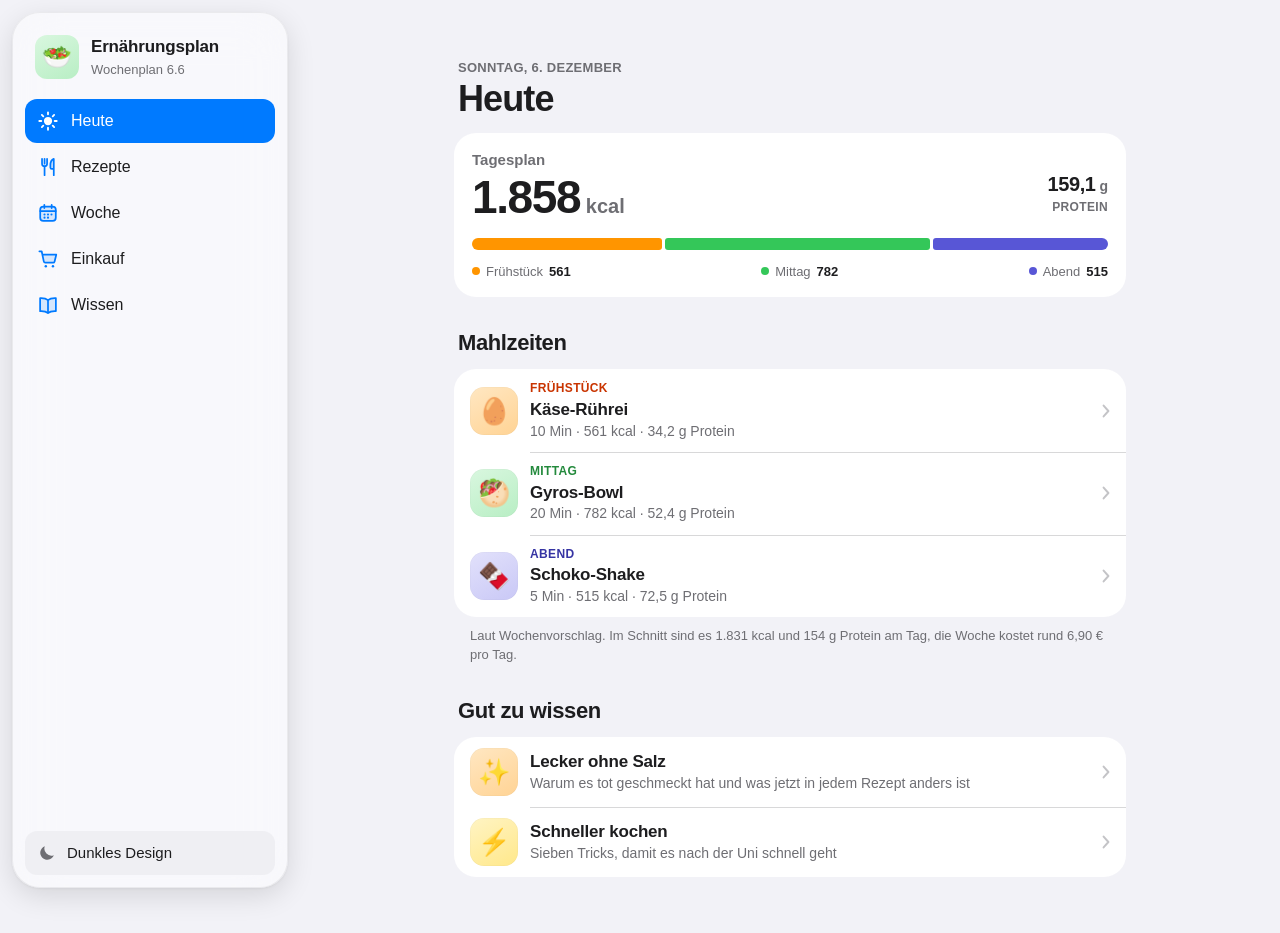
==== commit f91c9752: "Wochenplan 6.6: Snacks entfernt - Die vier Snack-Rezepte, die Snack-Spalte im Wochenplan und die   K" ====
--- a/index.html
+++ b/index.html
@@ -4,7 +4,7 @@
 <meta charset="utf-8">
 <meta name="viewport" content="width=device-width, initial-scale=1, viewport-fit=cover">
 <title>Ernährungsplan</title>
-<meta name="description" content="Wochenplan 6.5 – schnell und lecker ohne Salz, rund 2.066 kcal und 172 g Protein am Tag">
+<meta name="description" content="Wochenplan 6.6 – schnell und lecker ohne Salz, rund 1.831 kcal und 154 g Protein am Tag">
 <meta name="theme-color" content="#f2f2f7">
 <meta name="apple-mobile-web-app-capable" content="yes">
 <meta name="apple-mobile-web-app-status-bar-style" content="default">
@@ -214,7 +214,7 @@
 .b-green{background:var(--green-c)}
 .b-teal{background:var(--teal)}
 .b-indigo{background:var(--indigo)}
-.legend{display:grid;grid-template-columns:repeat(4,auto);justify-content:space-between;gap:6px 12px;font-size:13px;color:var(--label2)}
+.legend{display:flex;flex-wrap:wrap;justify-content:space-between;gap:6px 12px;font-size:13px;color:var(--label2)}
 .legend span{display:inline-flex;align-items:center;gap:6px;white-space:nowrap}
 .legend .dot{width:8px;height:8px;border-radius:50%}
 .legend b{color:var(--label);font-weight:600}
@@ -448,11 +448,11 @@
 
 /* ===== Breakpoints ===== */
 @media (max-width:420px){
-  .legend{grid-template-columns:repeat(2,auto);justify-content:start;column-gap:22px}
   .sum-k{font-size:42px}
   .wd{width:88px}
 }
 @media (max-width:370px){
+  .legend{justify-content:flex-start;column-gap:22px}
   .stats.three{grid-template-columns:1fr 1fr}
   .wemo i{width:26px;height:26px;font-size:14px}
 }
@@ -617,7 +617,7 @@
 </head>
 <body>
 <aside class="side" aria-label="Navigation">
-  <div class="side-h"><span class="side-ic" aria-hidden="true">🥗</span><div><b>Ernährungsplan</b><small>Wochenplan 6.5</small></div></div>
+  <div class="side-h"><span class="side-ic" aria-hidden="true">🥗</span><div><b>Ernährungsplan</b><small>Wochenplan 6.6</small></div></div>
   <nav class="side-n"><a class="side-i" href="#heute" data-tab="heute"><svg viewBox="0 0 24 24" aria-hidden="true"><circle cx="12" cy="12" r="4.5" fill="currentColor"/><path d="M12 2.5v2.2M12 19.3v2.2M2.5 12h2.2M19.3 12h2.2M5.3 5.3l1.55 1.55M17.15 17.15l1.55 1.55M5.3 18.7l1.55-1.55M17.15 6.85l1.55-1.55" stroke="currentColor" stroke-width="2" stroke-linecap="round"/></svg><span>Heute</span></a><a class="side-i" href="#rezepte" data-tab="rezepte"><svg viewBox="0 0 24 24" aria-hidden="true" fill="none" stroke="currentColor" stroke-width="1.9" stroke-linecap="round" stroke-linejoin="round"><path d="M5.5 3v5.4a2.75 2.75 0 0 0 5.5 0V3M8.25 3v5.4M8.25 11.2V21"/><path d="M18.3 21V3.2c-2.4.9-3.7 3.5-3.7 7v2.4c0 .9.7 1.5 1.6 1.5h2.1" fill="currentColor" fill-opacity=".18"/></svg><span>Rezepte</span></a><a class="side-i" href="#woche" data-tab="woche"><svg viewBox="0 0 24 24" aria-hidden="true"><rect x="3.5" y="5" width="17" height="15.5" rx="3.4" fill="currentColor" fill-opacity=".14" stroke="currentColor" stroke-width="1.9"/><path d="M3.5 9.9h17M8 3v3.6M16 3v3.6" stroke="currentColor" stroke-width="1.9" stroke-linecap="round"/><g fill="currentColor"><circle cx="8.2" cy="13.6" r="1.15"/><circle cx="12" cy="13.6" r="1.15"/><circle cx="15.8" cy="13.6" r="1.15"/><circle cx="8.2" cy="17.1" r="1.15"/><circle cx="12" cy="17.1" r="1.15"/></g></svg><span>Woche</span></a><a class="side-i" href="#einkauf" data-tab="einkauf"><svg viewBox="0 0 24 24" aria-hidden="true" fill="none" stroke="currentColor" stroke-width="1.9" stroke-linecap="round" stroke-linejoin="round"><path d="M2.6 3.6h2.5l2.3 11a1.7 1.7 0 0 0 1.7 1.4h8.4a1.7 1.7 0 0 0 1.7-1.3L21 7.3H6.1" fill="currentColor" fill-opacity=".14"/><circle cx="9.6" cy="20" r="1.35" fill="currentColor" stroke="none"/><circle cx="17.4" cy="20" r="1.35" fill="currentColor" stroke="none"/></svg><span>Einkauf</span></a><a class="side-i" href="#wissen" data-tab="wissen"><svg viewBox="0 0 24 24" aria-hidden="true" fill="none" stroke="currentColor" stroke-width="1.9" stroke-linejoin="round"><path d="M12 6.6C10.2 5.1 7.6 4.4 3.4 4.6v14.1c4.2-.2 6.8.5 8.6 2 1.8-1.5 4.4-2.2 8.6-2V4.6c-4.2-.2-6.8.5-8.6 2Z" fill="currentColor" fill-opacity=".14"/><path d="M12 6.6v14"/></svg><span>Wissen</span></a></nav>
   <button class="side-theme" type="button" data-theme-toggle><svg class="ico-moon" viewBox="0 0 24 24" aria-hidden="true"><path d="M20.2 14.6A8.4 8.4 0 0 1 9.4 3.8a8.4 8.4 0 1 0 10.8 10.8Z" fill="currentColor"/></svg><svg class="ico-sun" viewBox="0 0 24 24" aria-hidden="true"><circle cx="12" cy="12" r="4.4" fill="currentColor"/><path d="M12 2.6v2.3M12 19.1v2.3M2.6 12h2.3M19.1 12h2.3M5.35 5.35 7 7M17 17l1.65 1.65M5.35 18.65 7 17M17 7l1.65-1.65" stroke="currentColor" stroke-width="2" stroke-linecap="round"/></svg><span class="t-l">Dunkles Design</span><span class="t-d">Helles Design</span></button>
 </aside>
@@ -633,8 +633,8 @@
     <h2 class="gh jsonly">Mahlzeiten</h2>
     <div class="list jsonly" id="todayList"></div>
     <h2 class="gh nojs">Deine Woche</h2>
-    <div class="list nojs"><a class="row wrow" href="#tag-0"><span class="wd">Montag</span><span class="wemo" aria-hidden="true"><i class="t-orange">🥣</i><i class="t-green">🍝</i><i class="t-teal">🍞</i><i class="t-indigo">🍒</i></span><span class="wv"><b class="num">2.035</b><small class="num">165,4 g</small></span><svg class="chev" viewBox="0 0 8 14" aria-hidden="true"><path d="M1.6 1.6 6.4 7l-4.8 5.4" fill="none" stroke="currentColor" stroke-width="2" stroke-linecap="round" stroke-linejoin="round"/></svg></a><a class="row wrow" href="#tag-1"><span class="wd">Dienstag</span><span class="wemo" aria-hidden="true"><i class="t-orange">🥣</i><i class="t-green">🍝</i><i class="t-teal">🍎</i><i class="t-indigo">🍌</i></span><span class="wv"><b class="num">2.078</b><small class="num">163,5 g</small></span><svg class="chev" viewBox="0 0 8 14" aria-hidden="true"><path d="M1.6 1.6 6.4 7l-4.8 5.4" fill="none" stroke="currentColor" stroke-width="2" stroke-linecap="round" stroke-linejoin="round"/></svg></a><a class="row wrow" href="#tag-2"><span class="wd">Mittwoch</span><span class="wemo" aria-hidden="true"><i class="t-orange">🫐</i><i class="t-green">🍚</i><i class="t-teal">🍓</i><i class="t-indigo">🍫</i></span><span class="wv"><b class="num">2.078</b><small class="num">177,0 g</small></span><svg class="chev" viewBox="0 0 8 14" aria-hidden="true"><path d="M1.6 1.6 6.4 7l-4.8 5.4" fill="none" stroke="currentColor" stroke-width="2" stroke-linecap="round" stroke-linejoin="round"/></svg></a><a class="row wrow" href="#tag-3"><span class="wd">Donnerstag</span><span class="wemo" aria-hidden="true"><i class="t-orange">🫙</i><i class="t-green">🧀</i><i class="t-teal">🍞</i><i class="t-indigo">🍮</i></span><span class="wv"><b class="num">2.065</b><small class="num">178,1 g</small></span><svg class="chev" viewBox="0 0 8 14" aria-hidden="true"><path d="M1.6 1.6 6.4 7l-4.8 5.4" fill="none" stroke="currentColor" stroke-width="2" stroke-linecap="round" stroke-linejoin="round"/></svg></a><a class="row wrow" href="#tag-4"><span class="wd">Freitag</span><span class="wemo" aria-hidden="true"><i class="t-orange">🫙</i><i class="t-green">🌯</i><i class="t-teal">🥒</i><i class="t-indigo">🍌</i></span><span class="wv"><b class="num">2.056</b><small class="num">172,1 g</small></span><svg class="chev" viewBox="0 0 8 14" aria-hidden="true"><path d="M1.6 1.6 6.4 7l-4.8 5.4" fill="none" stroke="currentColor" stroke-width="2" stroke-linecap="round" stroke-linejoin="round"/></svg></a><a class="row wrow" href="#tag-5"><span class="wd">Samstag</span><span class="wemo" aria-hidden="true"><i class="t-orange">🍳</i><i class="t-green">🍔</i><i class="t-teal">🍎</i><i class="t-indigo">🍒</i></span><span class="wv"><b class="num">2.066</b><small class="num">166,6 g</small></span><svg class="chev" viewBox="0 0 8 14" aria-hidden="true"><path d="M1.6 1.6 6.4 7l-4.8 5.4" fill="none" stroke="currentColor" stroke-width="2" stroke-linecap="round" stroke-linejoin="round"/></svg></a><a class="row wrow" href="#tag-6"><span class="wd">Sonntag</span><span class="wemo" aria-hidden="true"><i class="t-orange">🥚</i><i class="t-green">🥙</i><i class="t-teal">🍓</i><i class="t-indigo">🍫</i></span><span class="wv"><b class="num">2.083</b><small class="num">178,1 g</small></span><svg class="chev" viewBox="0 0 8 14" aria-hidden="true"><path d="M1.6 1.6 6.4 7l-4.8 5.4" fill="none" stroke="currentColor" stroke-width="2" stroke-linecap="round" stroke-linejoin="round"/></svg></a></div>
-    <p class="foot">Laut Wochenvorschlag. Im Schnitt sind es 2.066 kcal und 172 g Protein am Tag, die Woche kostet rund 7,80 € pro Tag.</p>
+    <div class="list nojs"><a class="row wrow" href="#tag-0"><span class="wd">Montag</span><span class="wemo" aria-hidden="true"><i class="t-orange">🥣</i><i class="t-green">🍝</i><i class="t-indigo">🍒</i></span><span class="wv"><b class="num">1.798</b><small class="num">148,3 g</small></span><svg class="chev" viewBox="0 0 8 14" aria-hidden="true"><path d="M1.6 1.6 6.4 7l-4.8 5.4" fill="none" stroke="currentColor" stroke-width="2" stroke-linecap="round" stroke-linejoin="round"/></svg></a><a class="row wrow" href="#tag-1"><span class="wd">Dienstag</span><span class="wemo" aria-hidden="true"><i class="t-orange">🥣</i><i class="t-green">🍝</i><i class="t-indigo">🍌</i></span><span class="wv"><b class="num">1.844</b><small class="num">148,1 g</small></span><svg class="chev" viewBox="0 0 8 14" aria-hidden="true"><path d="M1.6 1.6 6.4 7l-4.8 5.4" fill="none" stroke="currentColor" stroke-width="2" stroke-linecap="round" stroke-linejoin="round"/></svg></a><a class="row wrow" href="#tag-2"><span class="wd">Mittwoch</span><span class="wemo" aria-hidden="true"><i class="t-orange">🫐</i><i class="t-green">🍚</i><i class="t-indigo">🍫</i></span><span class="wv"><b class="num">1.853</b><small class="num">158,0 g</small></span><svg class="chev" viewBox="0 0 8 14" aria-hidden="true"><path d="M1.6 1.6 6.4 7l-4.8 5.4" fill="none" stroke="currentColor" stroke-width="2" stroke-linecap="round" stroke-linejoin="round"/></svg></a><a class="row wrow" href="#tag-3"><span class="wd">Donnerstag</span><span class="wemo" aria-hidden="true"><i class="t-orange">🫙</i><i class="t-green">🧀</i><i class="t-indigo">🍮</i></span><span class="wv"><b class="num">1.828</b><small class="num">161,0 g</small></span><svg class="chev" viewBox="0 0 8 14" aria-hidden="true"><path d="M1.6 1.6 6.4 7l-4.8 5.4" fill="none" stroke="currentColor" stroke-width="2" stroke-linecap="round" stroke-linejoin="round"/></svg></a><a class="row wrow" href="#tag-4"><span class="wd">Freitag</span><span class="wemo" aria-hidden="true"><i class="t-orange">🫙</i><i class="t-green">🌯</i><i class="t-indigo">🍌</i></span><span class="wv"><b class="num">1.801</b><small class="num">153,4 g</small></span><svg class="chev" viewBox="0 0 8 14" aria-hidden="true"><path d="M1.6 1.6 6.4 7l-4.8 5.4" fill="none" stroke="currentColor" stroke-width="2" stroke-linecap="round" stroke-linejoin="round"/></svg></a><a class="row wrow" href="#tag-5"><span class="wd">Samstag</span><span class="wemo" aria-hidden="true"><i class="t-orange">🍳</i><i class="t-green">🍔</i><i class="t-indigo">🍒</i></span><span class="wv"><b class="num">1.832</b><small class="num">151,2 g</small></span><svg class="chev" viewBox="0 0 8 14" aria-hidden="true"><path d="M1.6 1.6 6.4 7l-4.8 5.4" fill="none" stroke="currentColor" stroke-width="2" stroke-linecap="round" stroke-linejoin="round"/></svg></a><a class="row wrow" href="#tag-6"><span class="wd">Sonntag</span><span class="wemo" aria-hidden="true"><i class="t-orange">🥚</i><i class="t-green">🥙</i><i class="t-indigo">🍫</i></span><span class="wv"><b class="num">1.858</b><small class="num">159,1 g</small></span><svg class="chev" viewBox="0 0 8 14" aria-hidden="true"><path d="M1.6 1.6 6.4 7l-4.8 5.4" fill="none" stroke="currentColor" stroke-width="2" stroke-linecap="round" stroke-linejoin="round"/></svg></a></div>
+    <p class="foot">Laut Wochenvorschlag. Im Schnitt sind es 1.831 kcal und 154 g Protein am Tag, die Woche kostet rund 6,90 € pro Tag.</p>
     <h2 class="gh">Gut zu wissen</h2>
     <div class="list">
       <a class="row" href="#w/lecker-ohne-salz" ><span class="tile t-orange " aria-hidden="true">✨</span><span class="rtx"><span class="rtt">Lecker ohne Salz</span><span class="rmeta">Warum es tot geschmeckt hat und was jetzt in jedem Rezept anders ist</span></span><svg class="chev" viewBox="0 0 8 14" aria-hidden="true"><path d="M1.6 1.6 6.4 7l-4.8 5.4" fill="none" stroke="currentColor" stroke-width="2" stroke-linecap="round" stroke-linejoin="round"/></svg></a>
@@ -647,9 +647,9 @@
   <span class="anc" id="rezepte"></span>
   <header class="nav"><div class="nav-in"><div class="nav-l"></div><div class="nav-t" aria-hidden="true">Rezepte</div><div class="nav-r"><button class="nbtn round" type="button" data-theme-toggle aria-label="Hell oder Dunkel umschalten"><svg class="ico-moon" viewBox="0 0 24 24" aria-hidden="true"><path d="M20.2 14.6A8.4 8.4 0 0 1 9.4 3.8a8.4 8.4 0 1 0 10.8 10.8Z" fill="currentColor"/></svg><svg class="ico-sun" viewBox="0 0 24 24" aria-hidden="true"><circle cx="12" cy="12" r="4.4" fill="currentColor"/><path d="M12 2.6v2.3M12 19.1v2.3M2.6 12h2.3M19.1 12h2.3M5.35 5.35 7 7M17 17l1.65 1.65M5.35 18.65 7 17M17 7l1.65-1.65" stroke="currentColor" stroke-width="2" stroke-linecap="round"/></svg></button></div></div></header>
   <div class="pin">
-    <div class="lt"><p class="eyebrow">26 Rezepte · ohne Salz</p><h1 class="ltitle">Rezepte</h1></div>
+    <div class="lt"><p class="eyebrow">22 Rezepte · ohne Salz</p><h1 class="ltitle">Rezepte</h1></div>
     <div class="search"><svg class="ico-search" viewBox="0 0 20 20" aria-hidden="true"><circle cx="8.6" cy="8.6" r="6" fill="none" stroke="currentColor" stroke-width="2"/><path d="m13.2 13.2 4.3 4.3" stroke="currentColor" stroke-width="2" stroke-linecap="round"/></svg><input type="search" id="q" placeholder="Rezepte und Zutaten suchen" autocomplete="off" enterkeyhint="search" aria-label="Rezepte und Zutaten suchen"><button type="button" class="sx" id="qx" aria-label="Suche löschen" hidden>×</button></div>
-    <div class="seg" id="seg" role="tablist" aria-label="Kategorie" style="--n:5"><button type="button" role="tab" data-cat="fruehstueck" aria-selected="false">Frühstück</button><button type="button" role="tab" data-cat="mittagessen" aria-selected="false">Mittag</button><button type="button" role="tab" data-cat="snacks" aria-selected="false">Snacks</button><button type="button" role="tab" data-cat="shakes" aria-selected="false">Shakes</button><button type="button" role="tab" data-cat="suesses" aria-selected="false">Süßes</button><span class="seg-thumb" aria-hidden="true"></span></div>
+    <div class="seg" id="seg" role="tablist" aria-label="Kategorie" style="--n:4"><button type="button" role="tab" data-cat="fruehstueck" aria-selected="false">Frühstück</button><button type="button" role="tab" data-cat="mittagessen" aria-selected="false">Mittag</button><button type="button" role="tab" data-cat="shakes" aria-selected="false">Shakes</button><button type="button" role="tab" data-cat="suesses" aria-selected="false">Süßes</button><span class="seg-thumb" aria-hidden="true"></span></div>
     
     <div class="cat" data-cat="fruehstueck" hidden>
       <div class="cat-h"><h2 class="cat-t">Frühstück</h2><span class="cat-n">5 Rezepte · Ø 540 kcal · 32 g Protein</span></div>
@@ -667,14 +667,6 @@
       <p class="foot cat-f">Nudeln, Reis, Burger und Burrito: Jedes Gericht hat Käse oder kräftige Röstaromen, damit es ohne Salz schmeckt. Die Tomaten-Feta-Pasta ist der Joker, wenn du ein Mittagessen tauschen willst. Kartoffeln gibt es nur als Pommes aus dem Airfryer, gewogen mit Schale.</p>
       
     </div>
-    <div class="cat" data-cat="snacks" hidden>
-      <div class="cat-h"><h2 class="cat-t">Snacks</h2><span class="cat-n">4 Rezepte · Ø 240 kcal · 17 g Protein</span></div>
-      
-      <div class="chips" role="group" aria-label="Filter"><button type="button" class="chip on" data-f="all">Alle <span>4</span></button><button type="button" class="chip" data-f="snack">Süß <span>2</span></button><button type="button" class="chip" data-f="light">Herzhaft <span>2</span></button></div>
-      <div class="list rlist"><a class="row rrow" href="#r/s-beeren-skyr" data-kind="snack" data-q="beeren-skyr mit walnüssen beeren-skyr süß snacks skyr natur tk-beeren walnüsse honig"><span class="tile t-teal " aria-hidden="true">🍓</span><span class="rtx"><span class="rcap c-teal">Süß</span><span class="rtt">Beeren-Skyr mit Walnüssen</span><span class="rmeta">3 Min · <span class="num">225 kcal</span> · <span class="num">19,0 g</span> Protein</span></span><svg class="chev" viewBox="0 0 8 14" aria-hidden="true"><path d="M1.6 1.6 6.4 7l-4.8 5.4" fill="none" stroke="currentColor" stroke-width="2" stroke-linecap="round" stroke-linejoin="round"/></svg></a><a class="row rrow" href="#r/s-apfel-dip" data-kind="snack" data-q="apfelspalten mit erdnuss-skyr-dip apfel mit erdnuss-dip süß snacks apfel skyr natur erdnussmus honig zimt"><span class="tile t-teal " aria-hidden="true">🍎</span><span class="rtx"><span class="rcap c-teal">Süß</span><span class="rtt">Apfelspalten mit Erdnuss-Skyr-Dip</span><span class="rmeta">3 Min · <span class="num">234 kcal</span> · <span class="num">15,4 g</span> Protein</span></span><svg class="chev" viewBox="0 0 8 14" aria-hidden="true"><path d="M1.6 1.6 6.4 7l-4.8 5.4" fill="none" stroke="currentColor" stroke-width="2" stroke-linecap="round" stroke-linejoin="round"/></svg></a><a class="row rrow" href="#r/s-feta-dip" data-kind="light" data-q="feta-dip mit gemüsesticks feta-dip herzhaft snacks skyr natur feta gurke karotte olivenöl honig knoblauch, frisch chiliflocken oregano pfeffer, frisch gemahlen"><span class="tile t-teal " aria-hidden="true">🥒</span><span class="rtx"><span class="rcap c-teal">Herzhaft</span><span class="rtt">Feta-Dip mit Gemüsesticks</span><span class="rmeta">5 Min · <span class="num">255 kcal</span> · <span class="num">18,7 g</span> Protein</span></span><svg class="chev" viewBox="0 0 8 14" aria-hidden="true"><path d="M1.6 1.6 6.4 7l-4.8 5.4" fill="none" stroke="currentColor" stroke-width="2" stroke-linecap="round" stroke-linejoin="round"/></svg></a><a class="row rrow" href="#r/s-huettenkaese" data-kind="light" data-q="hüttenkäse-brot mit gemüsesticks hüttenkäse-brot herzhaft snacks vollkornbrot hüttenkäse cherrytomaten gurke karotte tk-kräuter paprikapulver, geräuchert pfeffer, frisch gemahlen"><span class="tile t-teal " aria-hidden="true">🍞</span><span class="rtx"><span class="rcap c-teal">Herzhaft</span><span class="rtt">Hüttenkäse-Brot mit Gemüsesticks</span><span class="rmeta">3 Min · <span class="num">237 kcal</span> · <span class="num">17,1 g</span> Protein</span></span><svg class="chev" viewBox="0 0 8 14" aria-hidden="true"><path d="M1.6 1.6 6.4 7l-4.8 5.4" fill="none" stroke="currentColor" stroke-width="2" stroke-linecap="round" stroke-linejoin="round"/></svg></a></div>
-      <p class="foot cat-f">Zwei süße und zwei herzhafte Snacks mit 15 bis 19 g Protein. Alle sind in 3 bis 5 Minuten fertig.</p>
-      
-    </div>
     <div class="cat" data-cat="shakes" hidden>
       <div class="cat-h"><h2 class="cat-t">Abend-Shakes</h2><span class="cat-n">4 Rezepte · Ø 530 kcal · 72 g Protein</span></div>
       
@@ -685,7 +677,7 @@
     </div>
     <div class="cat" data-cat="suesses" hidden>
       <div class="cat-h"><h2 class="cat-t">Süßes</h2><span class="cat-n">6 Rezepte · wenig Zucker · ohne Salz</span></div>
-      <div class="callout-s"><b>So passt es in den Plan</b>Pancakes, Kaiserschmarrn und Crumble können das Frühstück ersetzen und haben dabei sogar etwas weniger Kalorien. Bites, Mousse und eine Zimtschnecke ersetzen den Snack. Bei jedem Rezept steht, wie es genau in deinen Tag passt.</div>
+      <div class="callout-s"><b>So passt es in den Plan</b>Pancakes, Kaiserschmarrn und Crumble können das Frühstück ersetzen und haben dabei sogar etwas weniger Kalorien. Bites, Mousse und eine Zimtschnecke passen als Extra, seit der Plan keinen Snack mehr hat. Bei jedem Rezept steht, wie es genau in deinen Tag passt.</div>
       <div class="chips" role="group" aria-label="Filter"><button type="button" class="chip on" data-f="all">Alle <span>6</span></button><button type="button" class="chip" data-f="pan">Pfanne <span>3</span></button><button type="button" class="chip" data-f="air">Airfryer <span>1</span></button><button type="button" class="chip" data-f="cold">Kalt <span>2</span></button></div>
       <div class="list rlist"><a class="row rrow" href="#r/x-fluffige-quark-pancakes-mit-warmen-beeren" data-kind="pan" data-q="fluffige quark-pancakes mit warmen beeren  pfanne süßes magerquark ei weizenmehl type 405 banane, sehr reif backpulver zimt vanillearoma zitrone (für die schale) tk-beerenmischung honig rapsöl für die pfanne"><span class="tile t-pink " aria-hidden="true">🥞</span><span class="rtx"><span class="rcap c-pink">Pfanne</span><span class="rtt">Fluffige Quark-Pancakes mit warmen Beeren</span><span class="rmeta">20 Min · <span class="num">441 kcal</span> · <span class="num">28,9 g</span> Protein</span></span><svg class="chev" viewBox="0 0 8 14" aria-hidden="true"><path d="M1.6 1.6 6.4 7l-4.8 5.4" fill="none" stroke="currentColor" stroke-width="2" stroke-linecap="round" stroke-linejoin="round"/></svg></a><a class="row rrow" href="#r/x-quark-zimtschnecken-aus-dem-airfryer" data-kind="air" data-q="quark-zimtschnecken aus dem airfryer  airfryer süßes weizenmehl type 405 magerquark ei rapsöl honig backpulver vanillearoma zitrone (für die schale) mehl zum ausrollen banane, sehr reif zimt honig magerquark honig vanillearoma"><span class="tile t-pink " aria-hidden="true">🥐</span><span class="rtx"><span class="rcap c-pink">Airfryer</span><span class="rtt">Quark-Zimtschnecken aus dem Airfryer</span><span class="rmeta">ca. 60 Min · <span class="num">262 kcal/Stück</span> · <span class="num">11,0 g</span> Protein</span></span><svg class="chev" viewBox="0 0 8 14" aria-hidden="true"><path d="M1.6 1.6 6.4 7l-4.8 5.4" fill="none" stroke="currentColor" stroke-width="2" stroke-linecap="round" stroke-linejoin="round"/></svg></a><a class="row rrow" href="#r/x-kaiserschmarrn-mit-zimt-apfelkompott" data-kind="pan" data-q="kaiserschmarrn mit zimt-apfelkompott  pfanne süßes eier magerquark weizenmehl type 405 vanillearoma zitrone (für die schale) rapsöl honig zum karamellisieren apfel honig zimt"><span class="tile t-pink " aria-hidden="true">🍳</span><span class="rtx"><span class="rcap c-pink">Pfanne</span><span class="rtt">Kaiserschmarrn mit Zimt-Apfelkompott</span><span class="rmeta">25 Min · <span class="num">523 kcal</span> · <span class="num">31,6 g</span> Protein</span></span><svg class="chev" viewBox="0 0 8 14" aria-hidden="true"><path d="M1.6 1.6 6.4 7l-4.8 5.4" fill="none" stroke="currentColor" stroke-width="2" stroke-linecap="round" stroke-linejoin="round"/></svg></a><a class="row rrow" href="#r/x-warmer-pfannen-crumble-mit-vanillequark" data-kind="pan" data-q="warmer pfannen-crumble mit vanillequark  pfanne süßes haferflocken rapsöl honig zimt apfel zimt magerquark honig vanillearoma zitrone (für die schale)"><span class="tile t-pink " aria-hidden="true">🥧</span><span class="rtx"><span class="rcap c-pink">Pfanne</span><span class="rtt">Warmer Pfannen-Crumble mit Vanillequark</span><span class="rmeta">15 Min · <span class="num">381 kcal</span> · <span class="num">24,2 g</span> Protein</span></span><svg class="chev" viewBox="0 0 8 14" aria-hidden="true"><path d="M1.6 1.6 6.4 7l-4.8 5.4" fill="none" stroke="currentColor" stroke-width="2" stroke-linecap="round" stroke-linejoin="round"/></svg></a><a class="row rrow" href="#r/x-schoko-quark-mousse-mit-beeren" data-kind="cold" data-q="schoko-quark-mousse mit beeren  kalt süßes magerquark backkakao banane, sehr reif honig vanillearoma tk-beerenmischung zartbitterschokolade, mind. 70 %"><span class="tile t-pink " aria-hidden="true">🍫</span><span class="rtx"><span class="rcap c-pink">Kalt</span><span class="rtt">Schoko-Quark-Mousse mit Beeren</span><span class="rmeta">10 Min + 20 Min Kühlen · <span class="num">328 kcal</span> · <span class="num">29,5 g</span> Protein</span></span><svg class="chev" viewBox="0 0 8 14" aria-hidden="true"><path d="M1.6 1.6 6.4 7l-4.8 5.4" fill="none" stroke="currentColor" stroke-width="2" stroke-linecap="round" stroke-linejoin="round"/></svg></a><a class="row rrow" href="#r/x-schoko-bananen-bites-aus-dem-gefrierfach" data-kind="cold" data-q="schoko-bananen-bites aus dem gefrierfach  kalt süßes banane magerquark zartbitterschokolade, mind. 70 % zimt vanillearoma"><span class="tile t-pink " aria-hidden="true">🍌</span><span class="rtx"><span class="rcap c-pink">Kalt</span><span class="rtt">Schoko-Bananen-Bites aus dem Gefrierfach</span><span class="rmeta">15 Min + 2 Std Gefrieren · <span class="num">235 kcal</span> · <span class="num">10,5 g</span> Protein</span></span><svg class="chev" viewBox="0 0 8 14" aria-hidden="true"><path d="M1.6 1.6 6.4 7l-4.8 5.4" fill="none" stroke="currentColor" stroke-width="2" stroke-linecap="round" stroke-linejoin="round"/></svg></a></div>
       <p class="foot cat-f">Süß, aber so gebaut, dass es in den Plan passt. Die Süße kommt fast nur aus reifer Banane, Apfel, Zimt und Vanille, dazu höchstens ein paar Teelöffel Honig. Quark bringt Protein, Haferflocken bringen Ballaststoffe. Und wie überall im Plan: kein Salz.</p>
@@ -700,14 +692,14 @@
   <header class="nav"><div class="nav-in"><div class="nav-l"></div><div class="nav-t" aria-hidden="true">Woche</div><div class="nav-r"><button class="nbtn round" type="button" data-theme-toggle aria-label="Hell oder Dunkel umschalten"><svg class="ico-moon" viewBox="0 0 24 24" aria-hidden="true"><path d="M20.2 14.6A8.4 8.4 0 0 1 9.4 3.8a8.4 8.4 0 1 0 10.8 10.8Z" fill="currentColor"/></svg><svg class="ico-sun" viewBox="0 0 24 24" aria-hidden="true"><circle cx="12" cy="12" r="4.4" fill="currentColor"/><path d="M12 2.6v2.3M12 19.1v2.3M2.6 12h2.3M19.1 12h2.3M5.35 5.35 7 7M17 17l1.65 1.65M5.35 18.65 7 17M17 7l1.65-1.65" stroke="currentColor" stroke-width="2" stroke-linecap="round"/></svg></button></div></div></header>
   <div class="pin">
     <div class="lt"><p class="eyebrow">Wochenvorschlag</p><h1 class="ltitle">Woche</h1></div>
-    <p class="desc">Alle vier Mahlzeiten pro Tag, abends ein Quark-Shake. Die Einkaufsliste ist genau darauf abgestimmt.</p>
+    <p class="desc">Frühstück, Mittagessen und abends ein Quark-Shake für jeden Tag. Die Einkaufsliste ist genau darauf abgestimmt.</p>
     <div class="days jsonly" id="days" role="tablist" aria-label="Wochentag"><button type="button" class="day" role="tab" data-day="0" aria-selected="false"><span>Mo</span></button><button type="button" class="day" role="tab" data-day="1" aria-selected="false"><span>Di</span></button><button type="button" class="day" role="tab" data-day="2" aria-selected="false"><span>Mi</span></button><button type="button" class="day" role="tab" data-day="3" aria-selected="false"><span>Do</span></button><button type="button" class="day" role="tab" data-day="4" aria-selected="false"><span>Fr</span></button><button type="button" class="day" role="tab" data-day="5" aria-selected="false"><span>Sa</span></button><button type="button" class="day" role="tab" data-day="6" aria-selected="false"><span>So</span></button></div>
     <div class="card sum jsonly" id="daySum"></div>
     <div class="list jsonly" id="dayList"></div>
     <h2 class="gh jsonly">Alle Tage</h2>
-    <div class="list jsonly" id="weekList"><button type="button" class="row wrow" data-day="0"><span class="wd">Montag</span><span class="wemo" aria-hidden="true"><i class="t-orange">🥣</i><i class="t-green">🍝</i><i class="t-teal">🍞</i><i class="t-indigo">🍒</i></span><span class="wv"><b class="num">2.035</b><small class="num">165,4 g</small></span><svg class="chev" viewBox="0 0 8 14" aria-hidden="true"><path d="M1.6 1.6 6.4 7l-4.8 5.4" fill="none" stroke="currentColor" stroke-width="2" stroke-linecap="round" stroke-linejoin="round"/></svg></button><button type="button" class="row wrow" data-day="1"><span class="wd">Dienstag</span><span class="wemo" aria-hidden="true"><i class="t-orange">🥣</i><i class="t-green">🍝</i><i class="t-teal">🍎</i><i class="t-indigo">🍌</i></span><span class="wv"><b class="num">2.078</b><small class="num">163,5 g</small></span><svg class="chev" viewBox="0 0 8 14" aria-hidden="true"><path d="M1.6 1.6 6.4 7l-4.8 5.4" fill="none" stroke="currentColor" stroke-width="2" stroke-linecap="round" stroke-linejoin="round"/></svg></button><button type="button" class="row wrow" data-day="2"><span class="wd">Mittwoch</span><span class="wemo" aria-hidden="true"><i class="t-orange">🫐</i><i class="t-green">🍚</i><i class="t-teal">🍓</i><i class="t-indigo">🍫</i></span><span class="wv"><b class="num">2.078</b><small class="num">177,0 g</small></span><svg class="chev" viewBox="0 0 8 14" aria-hidden="true"><path d="M1.6 1.6 6.4 7l-4.8 5.4" fill="none" stroke="currentColor" stroke-width="2" stroke-linecap="round" stroke-linejoin="round"/></svg></button><button type="button" class="row wrow" data-day="3"><span class="wd">Donnerstag</span><span class="wemo" aria-hidden="true"><i class="t-orange">🫙</i><i class="t-green">🧀</i><i class="t-teal">🍞</i><i class="t-indigo">🍮</i></span><span class="wv"><b class="num">2.065</b><small class="num">178,1 g</small></span><svg class="chev" viewBox="0 0 8 14" aria-hidden="true"><path d="M1.6 1.6 6.4 7l-4.8 5.4" fill="none" stroke="currentColor" stroke-width="2" stroke-linecap="round" stroke-linejoin="round"/></svg></button><button type="button" class="row wrow" data-day="4"><span class="wd">Freitag</span><span class="wemo" aria-hidden="true"><i class="t-orange">🫙</i><i class="t-green">🌯</i><i class="t-teal">🥒</i><i class="t-indigo">🍌</i></span><span class="wv"><b class="num">2.056</b><small class="num">172,1 g</small></span><svg class="chev" viewBox="0 0 8 14" aria-hidden="true"><path d="M1.6 1.6 6.4 7l-4.8 5.4" fill="none" stroke="currentColor" stroke-width="2" stroke-linecap="round" stroke-linejoin="round"/></svg></button><button type="button" class="row wrow" data-day="5"><span class="wd">Samstag</span><span class="wemo" aria-hidden="true"><i class="t-orange">🍳</i><i class="t-green">🍔</i><i class="t-teal">🍎</i><i class="t-indigo">🍒</i></span><span class="wv"><b class="num">2.066</b><small class="num">166,6 g</small></span><svg class="chev" viewBox="0 0 8 14" aria-hidden="true"><path d="M1.6 1.6 6.4 7l-4.8 5.4" fill="none" stroke="currentColor" stroke-width="2" stroke-linecap="round" stroke-linejoin="round"/></svg></button><button type="button" class="row wrow" data-day="6"><span class="wd">Sonntag</span><span class="wemo" aria-hidden="true"><i class="t-orange">🥚</i><i class="t-green">🥙</i><i class="t-teal">🍓</i><i class="t-indigo">🍫</i></span><span class="wv"><b class="num">2.083</b><small class="num">178,1 g</small></span><svg class="chev" viewBox="0 0 8 14" aria-hidden="true"><path d="M1.6 1.6 6.4 7l-4.8 5.4" fill="none" stroke="currentColor" stroke-width="2" stroke-linecap="round" stroke-linejoin="round"/></svg></button></div>
-    <div class="nojs"><div class="dayblock" id="tag-0"><div class="card sum"><div class="sum-top"><div><div class="sum-l">Montag</div><div class="sum-k num">2.035<small> kcal</small></div></div><div class="sum-side"><div><b class="num">165,4<span class="u"> g</span></b><small>Protein</small></div></div></div><div class="bar" role="img" aria-label="Kalorien: Frühstück 563 kcal, Mittag 723 kcal, Snack 237 kcal, Abend 512 kcal"><i class="b-orange" style="flex:563"></i><i class="b-green" style="flex:723"></i><i class="b-teal" style="flex:237"></i><i class="b-indigo" style="flex:512"></i></div><div class="legend"><span><i class="dot b-orange"></i>Frühstück <b class="num">563</b></span><span><i class="dot b-green"></i>Mittag <b class="num">723</b></span><span><i class="dot b-teal"></i>Snack <b class="num">237</b></span><span><i class="dot b-indigo"></i>Abend <b class="num">512</b></span></div></div><div class="list"><a class="row" href="#r/f-porridge"><span class="tile t-orange" aria-hidden="true">🥣</span><span class="rtx"><span class="rcap c-orange">Frühstück</span><span class="rtt">Porridge</span><span class="rmeta">10 Min · <span class="num">563 kcal</span> · <span class="num">31,2 g</span> Protein</span></span><svg class="chev" viewBox="0 0 8 14" aria-hidden="true"><path d="M1.6 1.6 6.4 7l-4.8 5.4" fill="none" stroke="currentColor" stroke-width="2" stroke-linecap="round" stroke-linejoin="round"/></svg></a><a class="row" href="#r/m-bolognese"><span class="tile t-green" aria-hidden="true">🍝</span><span class="rtx"><span class="rcap c-green">Mittag</span><span class="rtt">Bolognese</span><span class="rmeta">25 Min · <span class="num">723 kcal</span> · <span class="num">45,5 g</span> Protein</span></span><svg class="chev" viewBox="0 0 8 14" aria-hidden="true"><path d="M1.6 1.6 6.4 7l-4.8 5.4" fill="none" stroke="currentColor" stroke-width="2" stroke-linecap="round" stroke-linejoin="round"/></svg></a><a class="row" href="#r/s-huettenkaese"><span class="tile t-teal" aria-hidden="true">🍞</span><span class="rtx"><span class="rcap c-teal">Snack</span><span class="rtt">Hüttenkäse-Brot</span><span class="rmeta">3 Min · <span class="num">237 kcal</span> · <span class="num">17,1 g</span> Protein</span></span><svg class="chev" viewBox="0 0 8 14" aria-hidden="true"><path d="M1.6 1.6 6.4 7l-4.8 5.4" fill="none" stroke="currentColor" stroke-width="2" stroke-linecap="round" stroke-linejoin="round"/></svg></a><a class="row" href="#r/a-beeren-shake"><span class="tile t-indigo" aria-hidden="true">🍒</span><span class="rtx"><span class="rcap c-indigo">Abend</span><span class="rtt">Beeren-Shake</span><span class="rmeta">5 Min · <span class="num">512 kcal</span> · <span class="num">71,6 g</span> Protein</span></span><svg class="chev" viewBox="0 0 8 14" aria-hidden="true"><path d="M1.6 1.6 6.4 7l-4.8 5.4" fill="none" stroke="currentColor" stroke-width="2" stroke-linecap="round" stroke-linejoin="round"/></svg></a></div></div><div class="dayblock" id="tag-1"><div class="card sum"><div class="sum-top"><div><div class="sum-l">Dienstag</div><div class="sum-k num">2.078<small> kcal</small></div></div><div class="sum-side"><div><b class="num">163,5<span class="u"> g</span></b><small>Protein</small></div></div></div><div class="bar" role="img" aria-label="Kalorien: Frühstück 563 kcal, Mittag 723 kcal, Snack 234 kcal, Abend 558 kcal"><i class="b-orange" style="flex:563"></i><i class="b-green" style="flex:723"></i><i class="b-teal" style="flex:234"></i><i class="b-indigo" style="flex:558"></i></div><div class="legend"><span><i class="dot b-orange"></i>Frühstück <b class="num">563</b></span><span><i class="dot b-green"></i>Mittag <b class="num">723</b></span><span><i class="dot b-teal"></i>Snack <b class="num">234</b></span><span><i class="dot b-indigo"></i>Abend <b class="num">558</b></span></div></div><div class="list"><a class="row" href="#r/f-porridge"><span class="tile t-orange" aria-hidden="true">🥣</span><span class="rtx"><span class="rcap c-orange">Frühstück</span><span class="rtt">Porridge</span><span class="rmeta">10 Min · <span class="num">563 kcal</span> · <span class="num">31,2 g</span> Protein</span></span><svg class="chev" viewBox="0 0 8 14" aria-hidden="true"><path d="M1.6 1.6 6.4 7l-4.8 5.4" fill="none" stroke="currentColor" stroke-width="2" stroke-linecap="round" stroke-linejoin="round"/></svg></a><a class="row" href="#r/m-bolognese"><span class="tile t-green" aria-hidden="true">🍝</span><span class="rtx"><span class="rcap c-green">Mittag</span><span class="rtt">Bolognese</span><span class="rmeta">25 Min · <span class="num">723 kcal</span> · <span class="num">45,5 g</span> Protein</span></span><svg class="chev" viewBox="0 0 8 14" aria-hidden="true"><path d="M1.6 1.6 6.4 7l-4.8 5.4" fill="none" stroke="currentColor" stroke-width="2" stroke-linecap="round" stroke-linejoin="round"/></svg></a><a class="row" href="#r/s-apfel-dip"><span class="tile t-teal" aria-hidden="true">🍎</span><span class="rtx"><span class="rcap c-teal">Snack</span><span class="rtt">Apfel mit Erdnuss-Dip</span><span class="rmeta">3 Min · <span class="num">234 kcal</span> · <span class="num">15,4 g</span> Protein</span></span><svg class="chev" viewBox="0 0 8 14" aria-hidden="true"><path d="M1.6 1.6 6.4 7l-4.8 5.4" fill="none" stroke="currentColor" stroke-width="2" stroke-linecap="round" stroke-linejoin="round"/></svg></a><a class="row" href="#r/a-bananen-shake"><span class="tile t-indigo" aria-hidden="true">🍌</span><span class="rtx"><span class="rcap c-indigo">Abend</span><span class="rtt">Bananen-Shake</span><span class="rmeta">5 Min · <span class="num">558 kcal</span> · <span class="num">71,4 g</span> Protein</span></span><svg class="chev" viewBox="0 0 8 14" aria-hidden="true"><path d="M1.6 1.6 6.4 7l-4.8 5.4" fill="none" stroke="currentColor" stroke-width="2" stroke-linecap="round" stroke-linejoin="round"/></svg></a></div></div><div class="dayblock" id="tag-2"><div class="card sum"><div class="sum-top"><div><div class="sum-l">Mittwoch</div><div class="sum-k num">2.078<small> kcal</small></div></div><div class="sum-side"><div><b class="num">177,0<span class="u"> g</span></b><small>Protein</small></div></div></div><div class="bar" role="img" aria-label="Kalorien: Frühstück 452 kcal, Mittag 886 kcal, Snack 225 kcal, Abend 515 kcal"><i class="b-orange" style="flex:452"></i><i class="b-green" style="flex:886"></i><i class="b-teal" style="flex:225"></i><i class="b-indigo" style="flex:515"></i></div><div class="legend"><span><i class="dot b-orange"></i>Frühstück <b class="num">452</b></span><span><i class="dot b-green"></i>Mittag <b class="num">886</b></span><span><i class="dot b-teal"></i>Snack <b class="num">225</b></span><span><i class="dot b-indigo"></i>Abend <b class="num">515</b></span></div></div><div class="list"><a class="row" href="#r/f-skyrbowl"><span class="tile t-orange" aria-hidden="true">🫐</span><span class="rtx"><span class="rcap c-orange">Frühstück</span><span class="rtt">Skyr-Bowl</span><span class="rmeta">5 Min · <span class="num">452 kcal</span> · <span class="num">34,7 g</span> Protein</span></span><svg class="chev" viewBox="0 0 8 14" aria-hidden="true"><path d="M1.6 1.6 6.4 7l-4.8 5.4" fill="none" stroke="currentColor" stroke-width="2" stroke-linecap="round" stroke-linejoin="round"/></svg></a><a class="row" href="#r/m-burrito"><span class="tile t-green" aria-hidden="true">🍚</span><span class="rtx"><span class="rcap c-green">Mittag</span><span class="rtt">Burrito-Reispfanne</span><span class="rmeta">20 Min · <span class="num">886 kcal</span> · <span class="num">50,8 g</span> Protein</span></span><svg class="chev" viewBox="0 0 8 14" aria-hidden="true"><path d="M1.6 1.6 6.4 7l-4.8 5.4" fill="none" stroke="currentColor" stroke-width="2" stroke-linecap="round" stroke-linejoin="round"/></svg></a><a class="row" href="#r/s-beeren-skyr"><span class="tile t-teal" aria-hidden="true">🍓</span><span class="rtx"><span class="rcap c-teal">Snack</span><span class="rtt">Beeren-Skyr</span><span class="rmeta">3 Min · <span class="num">225 kcal</span> · <span class="num">19,0 g</span> Protein</span></span><svg class="chev" viewBox="0 0 8 14" aria-hidden="true"><path d="M1.6 1.6 6.4 7l-4.8 5.4" fill="none" stroke="currentColor" stroke-width="2" stroke-linecap="round" stroke-linejoin="round"/></svg></a><a class="row" href="#r/a-schoko-shake"><span class="tile t-indigo" aria-hidden="true">🍫</span><span class="rtx"><span class="rcap c-indigo">Abend</span><span class="rtt">Schoko-Shake</span><span class="rmeta">5 Min · <span class="num">515 kcal</span> · <span class="num">72,5 g</span> Protein</span></span><svg class="chev" viewBox="0 0 8 14" aria-hidden="true"><path d="M1.6 1.6 6.4 7l-4.8 5.4" fill="none" stroke="currentColor" stroke-width="2" stroke-linecap="round" stroke-linejoin="round"/></svg></a></div></div><div class="dayblock" id="tag-3"><div class="card sum"><div class="sum-top"><div><div class="sum-l">Donnerstag</div><div class="sum-k num">2.065<small> kcal</small></div></div><div class="sum-side"><div><b class="num">178,1<span class="u"> g</span></b><small>Protein</small></div></div></div><div class="bar" role="img" aria-label="Kalorien: Frühstück 541 kcal, Mittag 764 kcal, Snack 237 kcal, Abend 523 kcal"><i class="b-orange" style="flex:541"></i><i class="b-green" style="flex:764"></i><i class="b-teal" style="flex:237"></i><i class="b-indigo" style="flex:523"></i></div><div class="legend"><span><i class="dot b-orange"></i>Frühstück <b class="num">541</b></span><span><i class="dot b-green"></i>Mittag <b class="num">764</b></span><span><i class="dot b-teal"></i>Snack <b class="num">237</b></span><span><i class="dot b-indigo"></i>Abend <b class="num">523</b></span></div></div><div class="list"><a class="row" href="#r/f-oats"><span class="tile t-orange" aria-hidden="true">🫙</span><span class="rtx"><span class="rcap c-orange">Frühstück</span><span class="rtt">Overnight Oats</span><span class="rmeta">5 Min · <span class="num">541 kcal</span> · <span class="num">31,2 g</span> Protein</span></span><svg class="chev" viewBox="0 0 8 14" aria-hidden="true"><path d="M1.6 1.6 6.4 7l-4.8 5.4" fill="none" stroke="currentColor" stroke-width="2" stroke-linecap="round" stroke-linejoin="round"/></svg></a><a class="row" href="#r/m-maccheese"><span class="tile t-green" aria-hidden="true">🧀</span><span class="rtx"><span class="rcap c-green">Mittag</span><span class="rtt">Mac &amp; Cheese</span><span class="rmeta">20 Min · <span class="num">764 kcal</span> · <span class="num">57,7 g</span> Protein</span></span><svg class="chev" viewBox="0 0 8 14" aria-hidden="true"><path d="M1.6 1.6 6.4 7l-4.8 5.4" fill="none" stroke="currentColor" stroke-width="2" stroke-linecap="round" stroke-linejoin="round"/></svg></a><a class="row" href="#r/s-huettenkaese"><span class="tile t-teal" aria-hidden="true">🍞</span><span class="rtx"><span class="rcap c-teal">Snack</span><span class="rtt">Hüttenkäse-Brot</span><span class="rmeta">3 Min · <span class="num">237 kcal</span> · <span class="num">17,1 g</span> Protein</span></span><svg class="chev" viewBox="0 0 8 14" aria-hidden="true"><path d="M1.6 1.6 6.4 7l-4.8 5.4" fill="none" stroke="currentColor" stroke-width="2" stroke-linecap="round" stroke-linejoin="round"/></svg></a><a class="row" href="#r/a-vanille-shake"><span class="tile t-indigo" aria-hidden="true">🍮</span><span class="rtx"><span class="rcap c-indigo">Abend</span><span class="rtt">Vanille-Shake</span><span class="rmeta">5 Min · <span class="num">523 kcal</span> · <span class="num">72,1 g</span> Protein</span></span><svg class="chev" viewBox="0 0 8 14" aria-hidden="true"><path d="M1.6 1.6 6.4 7l-4.8 5.4" fill="none" stroke="currentColor" stroke-width="2" stroke-linecap="round" stroke-linejoin="round"/></svg></a></div></div><div class="dayblock" id="tag-4"><div class="card sum"><div class="sum-top"><div><div class="sum-l">Freitag</div><div class="sum-k num">2.056<small> kcal</small></div></div><div class="sum-side"><div><b class="num">172,1<span class="u"> g</span></b><small>Protein</small></div></div></div><div class="bar" role="img" aria-label="Kalorien: Frühstück 541 kcal, Mittag 702 kcal, Snack 255 kcal, Abend 558 kcal"><i class="b-orange" style="flex:541"></i><i class="b-green" style="flex:702"></i><i class="b-teal" style="flex:255"></i><i class="b-indigo" style="flex:558"></i></div><div class="legend"><span><i class="dot b-orange"></i>Frühstück <b class="num">541</b></span><span><i class="dot b-green"></i>Mittag <b class="num">702</b></span><span><i class="dot b-teal"></i>Snack <b class="num">255</b></span><span><i class="dot b-indigo"></i>Abend <b class="num">558</b></span></div></div><div class="list"><a class="row" href="#r/f-oats"><span class="tile t-orange" aria-hidden="true">🫙</span><span class="rtx"><span class="rcap c-orange">Frühstück</span><span class="rtt">Overnight Oats</span><span class="rmeta">5 Min · <span class="num">541 kcal</span> · <span class="num">31,2 g</span> Protein</span></span><svg class="chev" viewBox="0 0 8 14" aria-hidden="true"><path d="M1.6 1.6 6.4 7l-4.8 5.4" fill="none" stroke="currentColor" stroke-width="2" stroke-linecap="round" stroke-linejoin="round"/></svg></a><a class="row" href="#r/m-haehnchen-burrito"><span class="tile t-green" aria-hidden="true">🌯</span><span class="rtx"><span class="rcap c-green">Mittag</span><span class="rtt">Hähnchen-Linsen-Burrito</span><span class="rmeta">25 Min · <span class="num">702 kcal</span> · <span class="num">50,8 g</span> Protein</span></span><svg class="chev" viewBox="0 0 8 14" aria-hidden="true"><path d="M1.6 1.6 6.4 7l-4.8 5.4" fill="none" stroke="currentColor" stroke-width="2" stroke-linecap="round" stroke-linejoin="round"/></svg></a><a class="row" href="#r/s-feta-dip"><span class="tile t-teal" aria-hidden="true">🥒</span><span class="rtx"><span class="rcap c-teal">Snack</span><span class="rtt">Feta-Dip</span><span class="rmeta">5 Min · <span class="num">255 kcal</span> · <span class="num">18,7 g</span> Protein</span></span><svg class="chev" viewBox="0 0 8 14" aria-hidden="true"><path d="M1.6 1.6 6.4 7l-4.8 5.4" fill="none" stroke="currentColor" stroke-width="2" stroke-linecap="round" stroke-linejoin="round"/></svg></a><a class="row" href="#r/a-bananen-shake"><span class="tile t-indigo" aria-hidden="true">🍌</span><span class="rtx"><span class="rcap c-indigo">Abend</span><span class="rtt">Bananen-Shake</span><span class="rmeta">5 Min · <span class="num">558 kcal</span> · <span class="num">71,4 g</span> Protein</span></span><svg class="chev" viewBox="0 0 8 14" aria-hidden="true"><path d="M1.6 1.6 6.4 7l-4.8 5.4" fill="none" stroke="currentColor" stroke-width="2" stroke-linecap="round" stroke-linejoin="round"/></svg></a></div></div><div class="dayblock" id="tag-5"><div class="card sum"><div class="sum-top"><div><div class="sum-l">Samstag</div><div class="sum-k num">2.066<small> kcal</small></div></div><div class="sum-side"><div><b class="num">166,6<span class="u"> g</span></b><small>Protein</small></div></div></div><div class="bar" role="img" aria-label="Kalorien: Frühstück 552 kcal, Mittag 768 kcal, Snack 234 kcal, Abend 512 kcal"><i class="b-orange" style="flex:552"></i><i class="b-green" style="flex:768"></i><i class="b-teal" style="flex:234"></i><i class="b-indigo" style="flex:512"></i></div><div class="legend"><span><i class="dot b-orange"></i>Frühstück <b class="num">552</b></span><span><i class="dot b-green"></i>Mittag <b class="num">768</b></span><span><i class="dot b-teal"></i>Snack <b class="num">234</b></span><span><i class="dot b-indigo"></i>Abend <b class="num">512</b></span></div></div><div class="list"><a class="row" href="#r/f-spiegelei"><span class="tile t-orange" aria-hidden="true">🍳</span><span class="rtx"><span class="rcap c-orange">Frühstück</span><span class="rtt">Parmesan-Spiegelei</span><span class="rmeta">10 Min · <span class="num">552 kcal</span> · <span class="num">33,2 g</span> Protein</span></span><svg class="chev" viewBox="0 0 8 14" aria-hidden="true"><path d="M1.6 1.6 6.4 7l-4.8 5.4" fill="none" stroke="currentColor" stroke-width="2" stroke-linecap="round" stroke-linejoin="round"/></svg></a><a class="row" href="#r/m-cheeseburger"><span class="tile t-green" aria-hidden="true">🍔</span><span class="rtx"><span class="rcap c-green">Mittag</span><span class="rtt">Cheeseburger</span><span class="rmeta">30 Min · <span class="num">768 kcal</span> · <span class="num">46,4 g</span> Protein</span></span><svg class="chev" viewBox="0 0 8 14" aria-hidden="true"><path d="M1.6 1.6 6.4 7l-4.8 5.4" fill="none" stroke="currentColor" stroke-width="2" stroke-linecap="round" stroke-linejoin="round"/></svg></a><a class="row" href="#r/s-apfel-dip"><span class="tile t-teal" aria-hidden="true">🍎</span><span class="rtx"><span class="rcap c-teal">Snack</span><span class="rtt">Apfel mit Erdnuss-Dip</span><span class="rmeta">3 Min · <span class="num">234 kcal</span> · <span class="num">15,4 g</span> Protein</span></span><svg class="chev" viewBox="0 0 8 14" aria-hidden="true"><path d="M1.6 1.6 6.4 7l-4.8 5.4" fill="none" stroke="currentColor" stroke-width="2" stroke-linecap="round" stroke-linejoin="round"/></svg></a><a class="row" href="#r/a-beeren-shake"><span class="tile t-indigo" aria-hidden="true">🍒</span><span class="rtx"><span class="rcap c-indigo">Abend</span><span class="rtt">Beeren-Shake</span><span class="rmeta">5 Min · <span class="num">512 kcal</span> · <span class="num">71,6 g</span> Protein</span></span><svg class="chev" viewBox="0 0 8 14" aria-hidden="true"><path d="M1.6 1.6 6.4 7l-4.8 5.4" fill="none" stroke="currentColor" stroke-width="2" stroke-linecap="round" stroke-linejoin="round"/></svg></a></div></div><div class="dayblock" id="tag-6"><div class="card sum"><div class="sum-top"><div><div class="sum-l">Sonntag</div><div class="sum-k num">2.083<small> kcal</small></div></div><div class="sum-side"><div><b class="num">178,1<span class="u"> g</span></b><small>Protein</small></div></div></div><div class="bar" role="img" aria-label="Kalorien: Frühstück 561 kcal, Mittag 782 kcal, Snack 225 kcal, Abend 515 kcal"><i class="b-orange" style="flex:561"></i><i class="b-green" style="flex:782"></i><i class="b-teal" style="flex:225"></i><i class="b-indigo" style="flex:515"></i></div><div class="legend"><span><i class="dot b-orange"></i>Frühstück <b class="num">561</b></span><span><i class="dot b-green"></i>Mittag <b class="num">782</b></span><span><i class="dot b-teal"></i>Snack <b class="num">225</b></span><span><i class="dot b-indigo"></i>Abend <b class="num">515</b></span></div></div><div class="list"><a class="row" href="#r/f-ruehrei"><span class="tile t-orange" aria-hidden="true">🥚</span><span class="rtx"><span class="rcap c-orange">Frühstück</span><span class="rtt">Käse-Rührei</span><span class="rmeta">10 Min · <span class="num">561 kcal</span> · <span class="num">34,2 g</span> Protein</span></span><svg class="chev" viewBox="0 0 8 14" aria-hidden="true"><path d="M1.6 1.6 6.4 7l-4.8 5.4" fill="none" stroke="currentColor" stroke-width="2" stroke-linecap="round" stroke-linejoin="round"/></svg></a><a class="row" href="#r/m-gyros-bowl"><span class="tile t-green" aria-hidden="true">🥙</span><span class="rtx"><span class="rcap c-green">Mittag</span><span class="rtt">Gyros-Bowl</span><span class="rmeta">20 Min · <span class="num">782 kcal</span> · <span class="num">52,4 g</span> Protein</span></span><svg class="chev" viewBox="0 0 8 14" aria-hidden="true"><path d="M1.6 1.6 6.4 7l-4.8 5.4" fill="none" stroke="currentColor" stroke-width="2" stroke-linecap="round" stroke-linejoin="round"/></svg></a><a class="row" href="#r/s-beeren-skyr"><span class="tile t-teal" aria-hidden="true">🍓</span><span class="rtx"><span class="rcap c-teal">Snack</span><span class="rtt">Beeren-Skyr</span><span class="rmeta">3 Min · <span class="num">225 kcal</span> · <span class="num">19,0 g</span> Protein</span></span><svg class="chev" viewBox="0 0 8 14" aria-hidden="true"><path d="M1.6 1.6 6.4 7l-4.8 5.4" fill="none" stroke="currentColor" stroke-width="2" stroke-linecap="round" stroke-linejoin="round"/></svg></a><a class="row" href="#r/a-schoko-shake"><span class="tile t-indigo" aria-hidden="true">🍫</span><span class="rtx"><span class="rcap c-indigo">Abend</span><span class="rtt">Schoko-Shake</span><span class="rmeta">5 Min · <span class="num">515 kcal</span> · <span class="num">72,5 g</span> Protein</span></span><svg class="chev" viewBox="0 0 8 14" aria-hidden="true"><path d="M1.6 1.6 6.4 7l-4.8 5.4" fill="none" stroke="currentColor" stroke-width="2" stroke-linecap="round" stroke-linejoin="round"/></svg></a></div></div></div>
-    <p class="foot">Jeder Tag liegt zwischen 2.035 und 2.083 kcal und zwischen 164 und 178 g Protein, im Schnitt 2.066 kcal und 172 g. Die Tomaten-Feta-Pasta ist der Joker, wenn du ein Mittagessen tauschen willst. <strong>Zeitspar-Kombis:</strong> Die Bolognese am Montag doppelt kochen, dann ist der Dienstag in 10 Minuten erledigt. Montag und Dienstag gibt es warmes Porridge, die Overnight Oats für Donnerstag und Freitag setzt du am Mittwochabend an. Für den Beeren-Shake am Montag und Samstag stellst du die Beeren morgens zum Auftauen in den Kühlschrank. Was von Champignons, Feta, Gouda, Brot und Bohnen übrig bleibt, frierst du ein. Bei jedem Eintrag der Einkaufsliste steht, wie lange er reicht. <strong>Wichtig:</strong> Hähnchen und Hack gleich nach dem Einkauf in Portionen einfrieren, was du nicht in den nächsten 1 bis 2 Tagen brauchst, und am Vorabend zum Auftauen in den Kühlschrank legen.</p>
+    <div class="list jsonly" id="weekList"><button type="button" class="row wrow" data-day="0"><span class="wd">Montag</span><span class="wemo" aria-hidden="true"><i class="t-orange">🥣</i><i class="t-green">🍝</i><i class="t-indigo">🍒</i></span><span class="wv"><b class="num">1.798</b><small class="num">148,3 g</small></span><svg class="chev" viewBox="0 0 8 14" aria-hidden="true"><path d="M1.6 1.6 6.4 7l-4.8 5.4" fill="none" stroke="currentColor" stroke-width="2" stroke-linecap="round" stroke-linejoin="round"/></svg></button><button type="button" class="row wrow" data-day="1"><span class="wd">Dienstag</span><span class="wemo" aria-hidden="true"><i class="t-orange">🥣</i><i class="t-green">🍝</i><i class="t-indigo">🍌</i></span><span class="wv"><b class="num">1.844</b><small class="num">148,1 g</small></span><svg class="chev" viewBox="0 0 8 14" aria-hidden="true"><path d="M1.6 1.6 6.4 7l-4.8 5.4" fill="none" stroke="currentColor" stroke-width="2" stroke-linecap="round" stroke-linejoin="round"/></svg></button><button type="button" class="row wrow" data-day="2"><span class="wd">Mittwoch</span><span class="wemo" aria-hidden="true"><i class="t-orange">🫐</i><i class="t-green">🍚</i><i class="t-indigo">🍫</i></span><span class="wv"><b class="num">1.853</b><small class="num">158,0 g</small></span><svg class="chev" viewBox="0 0 8 14" aria-hidden="true"><path d="M1.6 1.6 6.4 7l-4.8 5.4" fill="none" stroke="currentColor" stroke-width="2" stroke-linecap="round" stroke-linejoin="round"/></svg></button><button type="button" class="row wrow" data-day="3"><span class="wd">Donnerstag</span><span class="wemo" aria-hidden="true"><i class="t-orange">🫙</i><i class="t-green">🧀</i><i class="t-indigo">🍮</i></span><span class="wv"><b class="num">1.828</b><small class="num">161,0 g</small></span><svg class="chev" viewBox="0 0 8 14" aria-hidden="true"><path d="M1.6 1.6 6.4 7l-4.8 5.4" fill="none" stroke="currentColor" stroke-width="2" stroke-linecap="round" stroke-linejoin="round"/></svg></button><button type="button" class="row wrow" data-day="4"><span class="wd">Freitag</span><span class="wemo" aria-hidden="true"><i class="t-orange">🫙</i><i class="t-green">🌯</i><i class="t-indigo">🍌</i></span><span class="wv"><b class="num">1.801</b><small class="num">153,4 g</small></span><svg class="chev" viewBox="0 0 8 14" aria-hidden="true"><path d="M1.6 1.6 6.4 7l-4.8 5.4" fill="none" stroke="currentColor" stroke-width="2" stroke-linecap="round" stroke-linejoin="round"/></svg></button><button type="button" class="row wrow" data-day="5"><span class="wd">Samstag</span><span class="wemo" aria-hidden="true"><i class="t-orange">🍳</i><i class="t-green">🍔</i><i class="t-indigo">🍒</i></span><span class="wv"><b class="num">1.832</b><small class="num">151,2 g</small></span><svg class="chev" viewBox="0 0 8 14" aria-hidden="true"><path d="M1.6 1.6 6.4 7l-4.8 5.4" fill="none" stroke="currentColor" stroke-width="2" stroke-linecap="round" stroke-linejoin="round"/></svg></button><button type="button" class="row wrow" data-day="6"><span class="wd">Sonntag</span><span class="wemo" aria-hidden="true"><i class="t-orange">🥚</i><i class="t-green">🥙</i><i class="t-indigo">🍫</i></span><span class="wv"><b class="num">1.858</b><small class="num">159,1 g</small></span><svg class="chev" viewBox="0 0 8 14" aria-hidden="true"><path d="M1.6 1.6 6.4 7l-4.8 5.4" fill="none" stroke="currentColor" stroke-width="2" stroke-linecap="round" stroke-linejoin="round"/></svg></button></div>
+    <div class="nojs"><div class="dayblock" id="tag-0"><div class="card sum"><div class="sum-top"><div><div class="sum-l">Montag</div><div class="sum-k num">1.798<small> kcal</small></div></div><div class="sum-side"><div><b class="num">148,3<span class="u"> g</span></b><small>Protein</small></div></div></div><div class="bar" role="img" aria-label="Kalorien: Frühstück 563 kcal, Mittag 723 kcal, Abend 512 kcal"><i class="b-orange" style="flex:563"></i><i class="b-green" style="flex:723"></i><i class="b-indigo" style="flex:512"></i></div><div class="legend"><span><i class="dot b-orange"></i>Frühstück <b class="num">563</b></span><span><i class="dot b-green"></i>Mittag <b class="num">723</b></span><span><i class="dot b-indigo"></i>Abend <b class="num">512</b></span></div></div><div class="list"><a class="row" href="#r/f-porridge"><span class="tile t-orange" aria-hidden="true">🥣</span><span class="rtx"><span class="rcap c-orange">Frühstück</span><span class="rtt">Porridge</span><span class="rmeta">10 Min · <span class="num">563 kcal</span> · <span class="num">31,2 g</span> Protein</span></span><svg class="chev" viewBox="0 0 8 14" aria-hidden="true"><path d="M1.6 1.6 6.4 7l-4.8 5.4" fill="none" stroke="currentColor" stroke-width="2" stroke-linecap="round" stroke-linejoin="round"/></svg></a><a class="row" href="#r/m-bolognese"><span class="tile t-green" aria-hidden="true">🍝</span><span class="rtx"><span class="rcap c-green">Mittag</span><span class="rtt">Bolognese</span><span class="rmeta">25 Min · <span class="num">723 kcal</span> · <span class="num">45,5 g</span> Protein</span></span><svg class="chev" viewBox="0 0 8 14" aria-hidden="true"><path d="M1.6 1.6 6.4 7l-4.8 5.4" fill="none" stroke="currentColor" stroke-width="2" stroke-linecap="round" stroke-linejoin="round"/></svg></a><a class="row" href="#r/a-beeren-shake"><span class="tile t-indigo" aria-hidden="true">🍒</span><span class="rtx"><span class="rcap c-indigo">Abend</span><span class="rtt">Beeren-Shake</span><span class="rmeta">5 Min · <span class="num">512 kcal</span> · <span class="num">71,6 g</span> Protein</span></span><svg class="chev" viewBox="0 0 8 14" aria-hidden="true"><path d="M1.6 1.6 6.4 7l-4.8 5.4" fill="none" stroke="currentColor" stroke-width="2" stroke-linecap="round" stroke-linejoin="round"/></svg></a></div></div><div class="dayblock" id="tag-1"><div class="card sum"><div class="sum-top"><div><div class="sum-l">Dienstag</div><div class="sum-k num">1.844<small> kcal</small></div></div><div class="sum-side"><div><b class="num">148,1<span class="u"> g</span></b><small>Protein</small></div></div></div><div class="bar" role="img" aria-label="Kalorien: Frühstück 563 kcal, Mittag 723 kcal, Abend 558 kcal"><i class="b-orange" style="flex:563"></i><i class="b-green" style="flex:723"></i><i class="b-indigo" style="flex:558"></i></div><div class="legend"><span><i class="dot b-orange"></i>Frühstück <b class="num">563</b></span><span><i class="dot b-green"></i>Mittag <b class="num">723</b></span><span><i class="dot b-indigo"></i>Abend <b class="num">558</b></span></div></div><div class="list"><a class="row" href="#r/f-porridge"><span class="tile t-orange" aria-hidden="true">🥣</span><span class="rtx"><span class="rcap c-orange">Frühstück</span><span class="rtt">Porridge</span><span class="rmeta">10 Min · <span class="num">563 kcal</span> · <span class="num">31,2 g</span> Protein</span></span><svg class="chev" viewBox="0 0 8 14" aria-hidden="true"><path d="M1.6 1.6 6.4 7l-4.8 5.4" fill="none" stroke="currentColor" stroke-width="2" stroke-linecap="round" stroke-linejoin="round"/></svg></a><a class="row" href="#r/m-bolognese"><span class="tile t-green" aria-hidden="true">🍝</span><span class="rtx"><span class="rcap c-green">Mittag</span><span class="rtt">Bolognese</span><span class="rmeta">25 Min · <span class="num">723 kcal</span> · <span class="num">45,5 g</span> Protein</span></span><svg class="chev" viewBox="0 0 8 14" aria-hidden="true"><path d="M1.6 1.6 6.4 7l-4.8 5.4" fill="none" stroke="currentColor" stroke-width="2" stroke-linecap="round" stroke-linejoin="round"/></svg></a><a class="row" href="#r/a-bananen-shake"><span class="tile t-indigo" aria-hidden="true">🍌</span><span class="rtx"><span class="rcap c-indigo">Abend</span><span class="rtt">Bananen-Shake</span><span class="rmeta">5 Min · <span class="num">558 kcal</span> · <span class="num">71,4 g</span> Protein</span></span><svg class="chev" viewBox="0 0 8 14" aria-hidden="true"><path d="M1.6 1.6 6.4 7l-4.8 5.4" fill="none" stroke="currentColor" stroke-width="2" stroke-linecap="round" stroke-linejoin="round"/></svg></a></div></div><div class="dayblock" id="tag-2"><div class="card sum"><div class="sum-top"><div><div class="sum-l">Mittwoch</div><div class="sum-k num">1.853<small> kcal</small></div></div><div class="sum-side"><div><b class="num">158,0<span class="u"> g</span></b><small>Protein</small></div></div></div><div class="bar" role="img" aria-label="Kalorien: Frühstück 452 kcal, Mittag 886 kcal, Abend 515 kcal"><i class="b-orange" style="flex:452"></i><i class="b-green" style="flex:886"></i><i class="b-indigo" style="flex:515"></i></div><div class="legend"><span><i class="dot b-orange"></i>Frühstück <b class="num">452</b></span><span><i class="dot b-green"></i>Mittag <b class="num">886</b></span><span><i class="dot b-indigo"></i>Abend <b class="num">515</b></span></div></div><div class="list"><a class="row" href="#r/f-skyrbowl"><span class="tile t-orange" aria-hidden="true">🫐</span><span class="rtx"><span class="rcap c-orange">Frühstück</span><span class="rtt">Skyr-Bowl</span><span class="rmeta">5 Min · <span class="num">452 kcal</span> · <span class="num">34,7 g</span> Protein</span></span><svg class="chev" viewBox="0 0 8 14" aria-hidden="true"><path d="M1.6 1.6 6.4 7l-4.8 5.4" fill="none" stroke="currentColor" stroke-width="2" stroke-linecap="round" stroke-linejoin="round"/></svg></a><a class="row" href="#r/m-burrito"><span class="tile t-green" aria-hidden="true">🍚</span><span class="rtx"><span class="rcap c-green">Mittag</span><span class="rtt">Burrito-Reispfanne</span><span class="rmeta">20 Min · <span class="num">886 kcal</span> · <span class="num">50,8 g</span> Protein</span></span><svg class="chev" viewBox="0 0 8 14" aria-hidden="true"><path d="M1.6 1.6 6.4 7l-4.8 5.4" fill="none" stroke="currentColor" stroke-width="2" stroke-linecap="round" stroke-linejoin="round"/></svg></a><a class="row" href="#r/a-schoko-shake"><span class="tile t-indigo" aria-hidden="true">🍫</span><span class="rtx"><span class="rcap c-indigo">Abend</span><span class="rtt">Schoko-Shake</span><span class="rmeta">5 Min · <span class="num">515 kcal</span> · <span class="num">72,5 g</span> Protein</span></span><svg class="chev" viewBox="0 0 8 14" aria-hidden="true"><path d="M1.6 1.6 6.4 7l-4.8 5.4" fill="none" stroke="currentColor" stroke-width="2" stroke-linecap="round" stroke-linejoin="round"/></svg></a></div></div><div class="dayblock" id="tag-3"><div class="card sum"><div class="sum-top"><div><div class="sum-l">Donnerstag</div><div class="sum-k num">1.828<small> kcal</small></div></div><div class="sum-side"><div><b class="num">161,0<span class="u"> g</span></b><small>Protein</small></div></div></div><div class="bar" role="img" aria-label="Kalorien: Frühstück 541 kcal, Mittag 764 kcal, Abend 523 kcal"><i class="b-orange" style="flex:541"></i><i class="b-green" style="flex:764"></i><i class="b-indigo" style="flex:523"></i></div><div class="legend"><span><i class="dot b-orange"></i>Frühstück <b class="num">541</b></span><span><i class="dot b-green"></i>Mittag <b class="num">764</b></span><span><i class="dot b-indigo"></i>Abend <b class="num">523</b></span></div></div><div class="list"><a class="row" href="#r/f-oats"><span class="tile t-orange" aria-hidden="true">🫙</span><span class="rtx"><span class="rcap c-orange">Frühstück</span><span class="rtt">Overnight Oats</span><span class="rmeta">5 Min · <span class="num">541 kcal</span> · <span class="num">31,2 g</span> Protein</span></span><svg class="chev" viewBox="0 0 8 14" aria-hidden="true"><path d="M1.6 1.6 6.4 7l-4.8 5.4" fill="none" stroke="currentColor" stroke-width="2" stroke-linecap="round" stroke-linejoin="round"/></svg></a><a class="row" href="#r/m-maccheese"><span class="tile t-green" aria-hidden="true">🧀</span><span class="rtx"><span class="rcap c-green">Mittag</span><span class="rtt">Mac &amp; Cheese</span><span class="rmeta">20 Min · <span class="num">764 kcal</span> · <span class="num">57,7 g</span> Protein</span></span><svg class="chev" viewBox="0 0 8 14" aria-hidden="true"><path d="M1.6 1.6 6.4 7l-4.8 5.4" fill="none" stroke="currentColor" stroke-width="2" stroke-linecap="round" stroke-linejoin="round"/></svg></a><a class="row" href="#r/a-vanille-shake"><span class="tile t-indigo" aria-hidden="true">🍮</span><span class="rtx"><span class="rcap c-indigo">Abend</span><span class="rtt">Vanille-Shake</span><span class="rmeta">5 Min · <span class="num">523 kcal</span> · <span class="num">72,1 g</span> Protein</span></span><svg class="chev" viewBox="0 0 8 14" aria-hidden="true"><path d="M1.6 1.6 6.4 7l-4.8 5.4" fill="none" stroke="currentColor" stroke-width="2" stroke-linecap="round" stroke-linejoin="round"/></svg></a></div></div><div class="dayblock" id="tag-4"><div class="card sum"><div class="sum-top"><div><div class="sum-l">Freitag</div><div class="sum-k num">1.801<small> kcal</small></div></div><div class="sum-side"><div><b class="num">153,4<span class="u"> g</span></b><small>Protein</small></div></div></div><div class="bar" role="img" aria-label="Kalorien: Frühstück 541 kcal, Mittag 702 kcal, Abend 558 kcal"><i class="b-orange" style="flex:541"></i><i class="b-green" style="flex:702"></i><i class="b-indigo" style="flex:558"></i></div><div class="legend"><span><i class="dot b-orange"></i>Frühstück <b class="num">541</b></span><span><i class="dot b-green"></i>Mittag <b class="num">702</b></span><span><i class="dot b-indigo"></i>Abend <b class="num">558</b></span></div></div><div class="list"><a class="row" href="#r/f-oats"><span class="tile t-orange" aria-hidden="true">🫙</span><span class="rtx"><span class="rcap c-orange">Frühstück</span><span class="rtt">Overnight Oats</span><span class="rmeta">5 Min · <span class="num">541 kcal</span> · <span class="num">31,2 g</span> Protein</span></span><svg class="chev" viewBox="0 0 8 14" aria-hidden="true"><path d="M1.6 1.6 6.4 7l-4.8 5.4" fill="none" stroke="currentColor" stroke-width="2" stroke-linecap="round" stroke-linejoin="round"/></svg></a><a class="row" href="#r/m-haehnchen-burrito"><span class="tile t-green" aria-hidden="true">🌯</span><span class="rtx"><span class="rcap c-green">Mittag</span><span class="rtt">Hähnchen-Linsen-Burrito</span><span class="rmeta">25 Min · <span class="num">702 kcal</span> · <span class="num">50,8 g</span> Protein</span></span><svg class="chev" viewBox="0 0 8 14" aria-hidden="true"><path d="M1.6 1.6 6.4 7l-4.8 5.4" fill="none" stroke="currentColor" stroke-width="2" stroke-linecap="round" stroke-linejoin="round"/></svg></a><a class="row" href="#r/a-bananen-shake"><span class="tile t-indigo" aria-hidden="true">🍌</span><span class="rtx"><span class="rcap c-indigo">Abend</span><span class="rtt">Bananen-Shake</span><span class="rmeta">5 Min · <span class="num">558 kcal</span> · <span class="num">71,4 g</span> Protein</span></span><svg class="chev" viewBox="0 0 8 14" aria-hidden="true"><path d="M1.6 1.6 6.4 7l-4.8 5.4" fill="none" stroke="currentColor" stroke-width="2" stroke-linecap="round" stroke-linejoin="round"/></svg></a></div></div><div class="dayblock" id="tag-5"><div class="card sum"><div class="sum-top"><div><div class="sum-l">Samstag</div><div class="sum-k num">1.832<small> kcal</small></div></div><div class="sum-side"><div><b class="num">151,2<span class="u"> g</span></b><small>Protein</small></div></div></div><div class="bar" role="img" aria-label="Kalorien: Frühstück 552 kcal, Mittag 768 kcal, Abend 512 kcal"><i class="b-orange" style="flex:552"></i><i class="b-green" style="flex:768"></i><i class="b-indigo" style="flex:512"></i></div><div class="legend"><span><i class="dot b-orange"></i>Frühstück <b class="num">552</b></span><span><i class="dot b-green"></i>Mittag <b class="num">768</b></span><span><i class="dot b-indigo"></i>Abend <b class="num">512</b></span></div></div><div class="list"><a class="row" href="#r/f-spiegelei"><span class="tile t-orange" aria-hidden="true">🍳</span><span class="rtx"><span class="rcap c-orange">Frühstück</span><span class="rtt">Parmesan-Spiegelei</span><span class="rmeta">10 Min · <span class="num">552 kcal</span> · <span class="num">33,2 g</span> Protein</span></span><svg class="chev" viewBox="0 0 8 14" aria-hidden="true"><path d="M1.6 1.6 6.4 7l-4.8 5.4" fill="none" stroke="currentColor" stroke-width="2" stroke-linecap="round" stroke-linejoin="round"/></svg></a><a class="row" href="#r/m-cheeseburger"><span class="tile t-green" aria-hidden="true">🍔</span><span class="rtx"><span class="rcap c-green">Mittag</span><span class="rtt">Cheeseburger</span><span class="rmeta">30 Min · <span class="num">768 kcal</span> · <span class="num">46,4 g</span> Protein</span></span><svg class="chev" viewBox="0 0 8 14" aria-hidden="true"><path d="M1.6 1.6 6.4 7l-4.8 5.4" fill="none" stroke="currentColor" stroke-width="2" stroke-linecap="round" stroke-linejoin="round"/></svg></a><a class="row" href="#r/a-beeren-shake"><span class="tile t-indigo" aria-hidden="true">🍒</span><span class="rtx"><span class="rcap c-indigo">Abend</span><span class="rtt">Beeren-Shake</span><span class="rmeta">5 Min · <span class="num">512 kcal</span> · <span class="num">71,6 g</span> Protein</span></span><svg class="chev" viewBox="0 0 8 14" aria-hidden="true"><path d="M1.6 1.6 6.4 7l-4.8 5.4" fill="none" stroke="currentColor" stroke-width="2" stroke-linecap="round" stroke-linejoin="round"/></svg></a></div></div><div class="dayblock" id="tag-6"><div class="card sum"><div class="sum-top"><div><div class="sum-l">Sonntag</div><div class="sum-k num">1.858<small> kcal</small></div></div><div class="sum-side"><div><b class="num">159,1<span class="u"> g</span></b><small>Protein</small></div></div></div><div class="bar" role="img" aria-label="Kalorien: Frühstück 561 kcal, Mittag 782 kcal, Abend 515 kcal"><i class="b-orange" style="flex:561"></i><i class="b-green" style="flex:782"></i><i class="b-indigo" style="flex:515"></i></div><div class="legend"><span><i class="dot b-orange"></i>Frühstück <b class="num">561</b></span><span><i class="dot b-green"></i>Mittag <b class="num">782</b></span><span><i class="dot b-indigo"></i>Abend <b class="num">515</b></span></div></div><div class="list"><a class="row" href="#r/f-ruehrei"><span class="tile t-orange" aria-hidden="true">🥚</span><span class="rtx"><span class="rcap c-orange">Frühstück</span><span class="rtt">Käse-Rührei</span><span class="rmeta">10 Min · <span class="num">561 kcal</span> · <span class="num">34,2 g</span> Protein</span></span><svg class="chev" viewBox="0 0 8 14" aria-hidden="true"><path d="M1.6 1.6 6.4 7l-4.8 5.4" fill="none" stroke="currentColor" stroke-width="2" stroke-linecap="round" stroke-linejoin="round"/></svg></a><a class="row" href="#r/m-gyros-bowl"><span class="tile t-green" aria-hidden="true">🥙</span><span class="rtx"><span class="rcap c-green">Mittag</span><span class="rtt">Gyros-Bowl</span><span class="rmeta">20 Min · <span class="num">782 kcal</span> · <span class="num">52,4 g</span> Protein</span></span><svg class="chev" viewBox="0 0 8 14" aria-hidden="true"><path d="M1.6 1.6 6.4 7l-4.8 5.4" fill="none" stroke="currentColor" stroke-width="2" stroke-linecap="round" stroke-linejoin="round"/></svg></a><a class="row" href="#r/a-schoko-shake"><span class="tile t-indigo" aria-hidden="true">🍫</span><span class="rtx"><span class="rcap c-indigo">Abend</span><span class="rtt">Schoko-Shake</span><span class="rmeta">5 Min · <span class="num">515 kcal</span> · <span class="num">72,5 g</span> Protein</span></span><svg class="chev" viewBox="0 0 8 14" aria-hidden="true"><path d="M1.6 1.6 6.4 7l-4.8 5.4" fill="none" stroke="currentColor" stroke-width="2" stroke-linecap="round" stroke-linejoin="round"/></svg></a></div></div></div>
+    <p class="foot">Jeder Tag liegt zwischen 1.798 und 1.858 kcal und zwischen 148 und 161 g Protein, im Schnitt 1.831 kcal und 154 g. Die Tomaten-Feta-Pasta ist der Joker, wenn du ein Mittagessen tauschen willst. <strong>Zeitspar-Kombis:</strong> Die Bolognese am Montag doppelt kochen, dann ist der Dienstag in 10 Minuten erledigt. Montag und Dienstag gibt es warmes Porridge, die Overnight Oats für Donnerstag und Freitag setzt du am Mittwochabend an. Für den Beeren-Shake am Montag und Samstag stellst du die Beeren morgens zum Auftauen in den Kühlschrank. Was von Champignons, Feta, Gouda, Brot und Bohnen übrig bleibt, frierst du ein. Bei jedem Eintrag der Einkaufsliste steht, wie lange er reicht. <strong>Wichtig:</strong> Hähnchen und Hack gleich nach dem Einkauf in Portionen einfrieren, was du nicht in den nächsten 1 bis 2 Tagen brauchst, und am Vorabend zum Auftauen in den Kühlschrank legen.</p>
   </div>
 </section>
 
@@ -718,18 +710,18 @@
     <div class="lt"><p class="eyebrow">Kaufland · Richtpreise</p><h1 class="ltitle">Einkauf</h1></div>
     <div class="card pcard">
       <svg class="ring" viewBox="0 0 60 60" aria-hidden="true"><circle class="rg-bg" cx="30" cy="30" r="24"/><circle class="rg-fg" id="shopRing" cx="30" cy="30" r="24" stroke-dasharray="150.80" stroke-dashoffset="150.80"/></svg>
-      <div class="pc-t"><b class="num" id="shopCount">0 von 65</b><small id="shopSub">erledigt</small></div>
+      <div class="pc-t"><b class="num" id="shopCount">0 von 64</b><small id="shopSub">erledigt</small></div>
       <div class="pc-b"><button type="button" class="btn" id="hideDone" aria-pressed="false">Erledigte ausblenden</button><button type="button" class="btn red" data-reset="shop">Zurücksetzen</button></div>
     </div>
     <div class="stats three">
-      <div class="stat"><small>1. Einkauf</small><b class="num">106<span> €</span></b><em>mit Vorrat und Gewürzen</em></div>
-      <div class="stat"><small>Jede Woche</small><b class="num">37<span> €</span></b><em>nur das Frische</em></div>
-      <div class="stat"><small>Pro Tag</small><b class="num">7,80<span> €</span></b><em>echte Kosten</em></div>
+      <div class="stat"><small>1. Einkauf</small><b class="num">96<span> €</span></b><em>mit Vorrat und Gewürzen</em></div>
+      <div class="stat"><small>Jede Woche</small><b class="num">33<span> €</span></b><em>nur das Frische</em></div>
+      <div class="stat"><small>Pro Tag</small><b class="num">6,90<span> €</span></b><em>echte Kosten</em></div>
     </div>
     <p class="desc">Alles für den Wochenvorschlag, inklusive Gewürze, Senf und Essig. Kaufland-Eigenmarke, Preise sind Richtwerte.</p>
-    <div id="shopLists"><div class="sg"><div class="sgh"><h2>Jede Woche frisch</h2><span class="num">36,96 €</span></div><p class="sgn">Genau die Mengen für den Wochenvorschlag</p><div class="list"><label class="ck"><input type="checkbox" data-key="shop" data-i="k-purland-haehnchenbrustfilet"><span class="cbox" aria-hidden="true"><svg class="ico-check" viewBox="0 0 16 16" aria-hidden="true"><path d="M3.6 8.6 6.6 11.5 12.4 4.6" fill="none" stroke="currentColor" stroke-width="2.3" stroke-linecap="round" stroke-linejoin="round"/></svg></span><span class="ctext"><span class="cname">K-Purland Hähnchenbrustfilet</span><small>400 g (Innenfilets), gleich in Portionen einfrieren</small></span><span class="cprice num">4,99 €</span></label><label class="ck"><input type="checkbox" data-key="shop" data-i="k-purland-rinderhackfleisch"><span class="cbox" aria-hidden="true"><svg class="ico-check" viewBox="0 0 16 16" aria-hidden="true"><path d="M3.6 8.6 6.6 11.5 12.4 4.6" fill="none" stroke="currentColor" stroke-width="2.3" stroke-linecap="round" stroke-linejoin="round"/></svg></span><span class="ctext"><span class="cname">K-Purland Rinderhackfleisch</span><small>500 g, Burger-Portion und Rest einfrieren: jede vierte Woche brauchst du keins</small></span><span class="cprice num">5,49 €</span></label><label class="ck"><input type="checkbox" data-key="shop" data-i="k-classic-skyr-natur"><span class="cbox" aria-hidden="true"><svg class="ico-check" viewBox="0 0 16 16" aria-hidden="true"><path d="M3.6 8.6 6.6 11.5 12.4 4.6" fill="none" stroke="currentColor" stroke-width="2.3" stroke-linecap="round" stroke-linejoin="round"/></svg></span><span class="ctext"><span class="cname">K-Classic Skyr natur</span><small>4 × 450 g</small></span><span class="cprice num">5,16 €</span></label><label class="ck"><input type="checkbox" data-key="shop" data-i="k-classic-speisequark-magerstufe"><span class="cbox" aria-hidden="true"><svg class="ico-check" viewBox="0 0 16 16" aria-hidden="true"><path d="M3.6 8.6 6.6 11.5 12.4 4.6" fill="none" stroke="currentColor" stroke-width="2.3" stroke-linecap="round" stroke-linejoin="round"/></svg></span><span class="ctext"><span class="cname">K-Classic Speisequark Magerstufe</span><small>7 × 500 g, eine Packung pro Abend-Shake</small></span><span class="cprice num">9,45 €</span></label><label class="ck"><input type="checkbox" data-key="shop" data-i="k-classic-eier-bodenhaltung"><span class="cbox" aria-hidden="true"><svg class="ico-check" viewBox="0 0 16 16" aria-hidden="true"><path d="M3.6 8.6 6.6 11.5 12.4 4.6" fill="none" stroke="currentColor" stroke-width="2.3" stroke-linecap="round" stroke-linejoin="round"/></svg></span><span class="ctext"><span class="cname">K-Classic Eier, Bodenhaltung</span><small>10 Stück: 6 fürs Frühstück, der Rest für Süßes oder die nächste Woche</small></span><span class="cprice num">1,99 €</span></label><label class="ck"><input type="checkbox" data-key="shop" data-i="k-classic-huettenkaese"><span class="cbox" aria-hidden="true"><svg class="ico-check" viewBox="0 0 16 16" aria-hidden="true"><path d="M3.6 8.6 6.6 11.5 12.4 4.6" fill="none" stroke="currentColor" stroke-width="2.3" stroke-linecap="round" stroke-linejoin="round"/></svg></span><span class="ctext"><span class="cname">K-Classic Hüttenkäse</span><small>200 g</small></span><span class="cprice num">0,99 €</span></label><label class="ck"><input type="checkbox" data-key="shop" data-i="k-classic-milch-1-5"><span class="cbox" aria-hidden="true"><svg class="ico-check" viewBox="0 0 16 16" aria-hidden="true"><path d="M3.6 8.6 6.6 11.5 12.4 4.6" fill="none" stroke="currentColor" stroke-width="2.3" stroke-linecap="round" stroke-linejoin="round"/></svg></span><span class="ctext"><span class="cname">K-Classic Milch 1,5 %</span><small>2 × 1 l</small></span><span class="cprice num">2,18 €</span></label><label class="ck"><input type="checkbox" data-key="shop" data-i="cherry-oder-cocktailtomaten"><span class="cbox" aria-hidden="true"><svg class="ico-check" viewBox="0 0 16 16" aria-hidden="true"><path d="M3.6 8.6 6.6 11.5 12.4 4.6" fill="none" stroke="currentColor" stroke-width="2.3" stroke-linecap="round" stroke-linejoin="round"/></svg></span><span class="ctext"><span class="cname">Cherry- oder Cocktailtomaten</span><small>600 g, lose oder in Schalen, nicht in den Kühlschrank</small></span><span class="cprice num">2,03 €</span></label><label class="ck"><input type="checkbox" data-key="shop" data-i="salatgurke"><span class="cbox" aria-hidden="true"><svg class="ico-check" viewBox="0 0 16 16" aria-hidden="true"><path d="M3.6 8.6 6.6 11.5 12.4 4.6" fill="none" stroke="currentColor" stroke-width="2.3" stroke-linecap="round" stroke-linejoin="round"/></svg></span><span class="ctext"><span class="cname">Salatgurke</span><small>1 Stück</small></span><span class="cprice num">0,69 €</span></label><label class="ck"><input type="checkbox" data-key="shop" data-i="paprika-rot"><span class="cbox" aria-hidden="true"><svg class="ico-check" viewBox="0 0 16 16" aria-hidden="true"><path d="M3.6 8.6 6.6 11.5 12.4 4.6" fill="none" stroke="currentColor" stroke-width="2.3" stroke-linecap="round" stroke-linejoin="round"/></svg></span><span class="ctext"><span class="cname">Paprika, rot</span><small>1 Stück</small></span><span class="cprice num">0,79 €</span></label><label class="ck"><input type="checkbox" data-key="shop" data-i="bananen-lose"><span class="cbox" aria-hidden="true"><svg class="ico-check" viewBox="0 0 16 16" aria-hidden="true"><path d="M3.6 8.6 6.6 11.5 12.4 4.6" fill="none" stroke="currentColor" stroke-width="2.3" stroke-linecap="round" stroke-linejoin="round"/></svg></span><span class="ctext"><span class="cname">Bananen, lose</span><small>7 Stück, zwei davon gern schon mit braunen Punkten</small></span><span class="cprice num">2,10 €</span></label><label class="ck"><input type="checkbox" data-key="shop" data-i="aepfel-lose"><span class="cbox" aria-hidden="true"><svg class="ico-check" viewBox="0 0 16 16" aria-hidden="true"><path d="M3.6 8.6 6.6 11.5 12.4 4.6" fill="none" stroke="currentColor" stroke-width="2.3" stroke-linecap="round" stroke-linejoin="round"/></svg></span><span class="ctext"><span class="cname">Äpfel, lose</span><small>3 Stück, der dritte für eine Apfel-Sorte bei Porridge, Oats oder Shake</small></span><span class="cprice num">1,10 €</span></label></div></div><div class="sg"><div class="sgh"><h2>Vorrat</h2><span class="num">53,07 €</span></div><p class="sgn">Hält Wochen, nur nachkaufen, wenn es leer ist</p><div class="list"><label class="ck"><input type="checkbox" data-key="shop" data-i="grana-padano-am-stueck"><span class="cbox" aria-hidden="true"><svg class="ico-check" viewBox="0 0 16 16" aria-hidden="true"><path d="M3.6 8.6 6.6 11.5 12.4 4.6" fill="none" stroke="currentColor" stroke-width="2.3" stroke-linecap="round" stroke-linejoin="round"/></svg></span><span class="ctext"><span class="cname">Grana Padano, am Stück</span><small>200 g, hält 4 Wochen im Kühlschrank</small></span><span class="cprice num">3,29 €</span></label><label class="ck"><input type="checkbox" data-key="shop" data-i="k-classic-gouda-gerieben"><span class="cbox" aria-hidden="true"><svg class="ico-check" viewBox="0 0 16 16" aria-hidden="true"><path d="M3.6 8.6 6.6 11.5 12.4 4.6" fill="none" stroke="currentColor" stroke-width="2.3" stroke-linecap="round" stroke-linejoin="round"/></svg></span><span class="ctext"><span class="cname">K-Classic Gouda, gerieben</span><small>250 g, die Hälfte einfrieren: reicht gut 2 Wochen</small></span><span class="cprice num">2,29 €</span></label><label class="ck"><input type="checkbox" data-key="shop" data-i="feta"><span class="cbox" aria-hidden="true"><svg class="ico-check" viewBox="0 0 16 16" aria-hidden="true"><path d="M3.6 8.6 6.6 11.5 12.4 4.6" fill="none" stroke="currentColor" stroke-width="2.3" stroke-linecap="round" stroke-linejoin="round"/></svg></span><span class="ctext"><span class="cname">Feta</span><small>200 g, die Hälfte einfrieren: reicht etwa 2 Wochen</small></span><span class="cprice num">1,99 €</span></label><label class="ck"><input type="checkbox" data-key="shop" data-i="k-classic-vollkornbrot"><span class="cbox" aria-hidden="true"><svg class="ico-check" viewBox="0 0 16 16" aria-hidden="true"><path d="M3.6 8.6 6.6 11.5 12.4 4.6" fill="none" stroke="currentColor" stroke-width="2.3" stroke-linecap="round" stroke-linejoin="round"/></svg></span><span class="ctext"><span class="cname">K-Classic Vollkornbrot</span><small>500 g, in Scheiben einfrieren und gefroren toasten: reicht fast 2 Wochen</small></span><span class="cprice num">1,19 €</span></label><label class="ck"><input type="checkbox" data-key="shop" data-i="k-classic-tortilla-wraps"><span class="cbox" aria-hidden="true"><svg class="ico-check" viewBox="0 0 16 16" aria-hidden="true"><path d="M3.6 8.6 6.6 11.5 12.4 4.6" fill="none" stroke="currentColor" stroke-width="2.3" stroke-linecap="round" stroke-linejoin="round"/></svg></span><span class="ctext"><span class="cname">K-Classic Tortilla Wraps</span><small>6 Stück, einfrieren: reicht 6 Wochen für den Hähnchen-Burrito</small></span><span class="cprice num">1,39 €</span></label><label class="ck"><input type="checkbox" data-key="shop" data-i="champignons-weiss"><span class="cbox" aria-hidden="true"><svg class="ico-check" viewBox="0 0 16 16" aria-hidden="true"><path d="M3.6 8.6 6.6 11.5 12.4 4.6" fill="none" stroke="currentColor" stroke-width="2.3" stroke-linecap="round" stroke-linejoin="round"/></svg></span><span class="ctext"><span class="cname">Champignons, weiß</span><small>250 g, den Rest fein gewürfelt einfrieren: reicht 2 Wochen Bolognese</small></span><span class="cprice num">1,39 €</span></label><label class="ck"><input type="checkbox" data-key="shop" data-i="olivenoel-nativ-extra"><span class="cbox" aria-hidden="true"><svg class="ico-check" viewBox="0 0 16 16" aria-hidden="true"><path d="M3.6 8.6 6.6 11.5 12.4 4.6" fill="none" stroke="currentColor" stroke-width="2.3" stroke-linecap="round" stroke-linejoin="round"/></svg></span><span class="ctext"><span class="cname">Olivenöl, nativ extra</span><small>500 ml</small></span><span class="cprice num">4,99 €</span></label><label class="ck"><input type="checkbox" data-key="shop" data-i="k-classic-walnusskerne"><span class="cbox" aria-hidden="true"><svg class="ico-check" viewBox="0 0 16 16" aria-hidden="true"><path d="M3.6 8.6 6.6 11.5 12.4 4.6" fill="none" stroke="currentColor" stroke-width="2.3" stroke-linecap="round" stroke-linejoin="round"/></svg></span><span class="ctext"><span class="cname">K-Classic Walnusskerne</span><small>200 g</small></span><span class="cprice num">2,79 €</span></label><label class="ck"><input type="checkbox" data-key="shop" data-i="k-classic-tk-beerenmischung"><span class="cbox" aria-hidden="true"><svg class="ico-check" viewBox="0 0 16 16" aria-hidden="true"><path d="M3.6 8.6 6.6 11.5 12.4 4.6" fill="none" stroke="currentColor" stroke-width="2.3" stroke-linecap="round" stroke-linejoin="round"/></svg></span><span class="ctext"><span class="cname">K-Classic TK-Beerenmischung</span><small>2 × 500 g, ins Gefrierfach: reicht gut 1½ Wochen</small></span><span class="cprice num">4,98 €</span></label><label class="ck"><input type="checkbox" data-key="shop" data-i="k-bio-vanillezucker-mit-bourbon-vanille"><span class="cbox" aria-hidden="true"><svg class="ico-check" viewBox="0 0 16 16" aria-hidden="true"><path d="M3.6 8.6 6.6 11.5 12.4 4.6" fill="none" stroke="currentColor" stroke-width="2.3" stroke-linecap="round" stroke-linejoin="round"/></svg></span><span class="ctext"><span class="cname">K-Bio Vanillezucker mit Bourbon-Vanille</span><small>2 Packungen à 4 × 8 g, ein Päckchen pro Shake</small></span><span class="cprice num">2,18 €</span></label><label class="ck"><input type="checkbox" data-key="shop" data-i="backkakao-stark-entoelt-ungesuesst"><span class="cbox" aria-hidden="true"><svg class="ico-check" viewBox="0 0 16 16" aria-hidden="true"><path d="M3.6 8.6 6.6 11.5 12.4 4.6" fill="none" stroke="currentColor" stroke-width="2.3" stroke-linecap="round" stroke-linejoin="round"/></svg></span><span class="ctext"><span class="cname">Backkakao, stark entölt, ungesüßt</span><small>125 g, reicht etwa 4 Wochen: Schoko-Shake, Burrito, Süßes</small></span><span class="cprice num">1,49 €</span></label><label class="ck"><input type="checkbox" data-key="shop" data-i="erdnussmus-100-erdnuesse-ohne-salz"><span class="cbox" aria-hidden="true"><svg class="ico-check" viewBox="0 0 16 16" aria-hidden="true"><path d="M3.6 8.6 6.6 11.5 12.4 4.6" fill="none" stroke="currentColor" stroke-width="2.3" stroke-linecap="round" stroke-linejoin="round"/></svg></span><span class="ctext"><span class="cname">Erdnussmus, 100 % Erdnüsse (ohne Salz)</span><small>250 g</small></span><span class="cprice num">2,49 €</span></label><label class="ck"><input type="checkbox" data-key="shop" data-i="k-classic-speisekartoffeln-vorwiegend-festkochend"><span class="cbox" aria-hidden="true"><svg class="ico-check" viewBox="0 0 16 16" aria-hidden="true"><path d="M3.6 8.6 6.6 11.5 12.4 4.6" fill="none" stroke="currentColor" stroke-width="2.3" stroke-linecap="round" stroke-linejoin="round"/></svg></span><span class="ctext"><span class="cname">K-Classic Speisekartoffeln, vorwiegend festkochend</span><small>1 kg, nur für die Burger-Pommes, kühl und dunkel lagern</small></span><span class="cprice num">1,49 €</span></label><label class="ck"><input type="checkbox" data-key="shop" data-i="k-classic-rapsoel"><span class="cbox" aria-hidden="true"><svg class="ico-check" viewBox="0 0 16 16" aria-hidden="true"><path d="M3.6 8.6 6.6 11.5 12.4 4.6" fill="none" stroke="currentColor" stroke-width="2.3" stroke-linecap="round" stroke-linejoin="round"/></svg></span><span class="ctext"><span class="cname">K-Classic Rapsöl</span><small>1 l</small></span><span class="cprice num">2,29 €</span></label><label class="ck"><input type="checkbox" data-key="shop" data-i="k-classic-butter"><span class="cbox" aria-hidden="true"><svg class="ico-check" viewBox="0 0 16 16" aria-hidden="true"><path d="M3.6 8.6 6.6 11.5 12.4 4.6" fill="none" stroke="currentColor" stroke-width="2.3" stroke-linecap="round" stroke-linejoin="round"/></svg></span><span class="ctext"><span class="cname">K-Classic Butter</span><small>250 g, die Hälfte einfrieren</small></span><span class="cprice num">2,19 €</span></label><label class="ck"><input type="checkbox" data-key="shop" data-i="k-classic-vollkornbroetchen"><span class="cbox" aria-hidden="true"><svg class="ico-check" viewBox="0 0 16 16" aria-hidden="true"><path d="M3.6 8.6 6.6 11.5 12.4 4.6" fill="none" stroke="currentColor" stroke-width="2.3" stroke-linecap="round" stroke-linejoin="round"/></svg></span><span class="ctext"><span class="cname">K-Classic Vollkornbrötchen</span><small>4 Stück, einfrieren: reicht 4 Wochen Burger</small></span><span class="cprice num">0,99 €</span></label><label class="ck"><input type="checkbox" data-key="shop" data-i="zitronen-unbehandelt"><span class="cbox" aria-hidden="true"><svg class="ico-check" viewBox="0 0 16 16" aria-hidden="true"><path d="M3.6 8.6 6.6 11.5 12.4 4.6" fill="none" stroke="currentColor" stroke-width="2.3" stroke-linecap="round" stroke-linejoin="round"/></svg></span><span class="ctext"><span class="cname">Zitronen, unbehandelt</span><small>500-g-Netz, 4 bis 5 Stück</small></span><span class="cprice num">1,49 €</span></label><label class="ck"><input type="checkbox" data-key="shop" data-i="k-classic-tk-brokkoli"><span class="cbox" aria-hidden="true"><svg class="ico-check" viewBox="0 0 16 16" aria-hidden="true"><path d="M3.6 8.6 6.6 11.5 12.4 4.6" fill="none" stroke="currentColor" stroke-width="2.3" stroke-linecap="round" stroke-linejoin="round"/></svg></span><span class="ctext"><span class="cname">K-Classic TK-Brokkoli</span><small>750 g, ins Gefrierfach</small></span><span class="cprice num">1,49 €</span></label><label class="ck"><input type="checkbox" data-key="shop" data-i="k-classic-langkornreis-im-kochbeutel"><span class="cbox" aria-hidden="true"><svg class="ico-check" viewBox="0 0 16 16" aria-hidden="true"><path d="M3.6 8.6 6.6 11.5 12.4 4.6" fill="none" stroke="currentColor" stroke-width="2.3" stroke-linecap="round" stroke-linejoin="round"/></svg></span><span class="ctext"><span class="cname">K-Classic Langkornreis im Kochbeutel</span><small>4 × 125 g</small></span><span class="cprice num">1,29 €</span></label><label class="ck"><input type="checkbox" data-key="shop" data-i="k-classic-haferflocken"><span class="cbox" aria-hidden="true"><svg class="ico-check" viewBox="0 0 16 16" aria-hidden="true"><path d="M3.6 8.6 6.6 11.5 12.4 4.6" fill="none" stroke="currentColor" stroke-width="2.3" stroke-linecap="round" stroke-linejoin="round"/></svg></span><span class="ctext"><span class="cname">K-Classic Haferflocken</span><small>1 kg</small></span><span class="cprice num">1,29 €</span></label><label class="ck"><input type="checkbox" data-key="shop" data-i="k-classic-zwiebeln"><span class="cbox" aria-hidden="true"><svg class="ico-check" viewBox="0 0 16 16" aria-hidden="true"><path d="M3.6 8.6 6.6 11.5 12.4 4.6" fill="none" stroke="currentColor" stroke-width="2.3" stroke-linecap="round" stroke-linejoin="round"/></svg></span><span class="ctext"><span class="cname">K-Classic Zwiebeln</span><small>1 kg</small></span><span class="cprice num">1,29 €</span></label><label class="ck"><input type="checkbox" data-key="shop" data-i="tk-mais"><span class="cbox" aria-hidden="true"><svg class="ico-check" viewBox="0 0 16 16" aria-hidden="true"><path d="M3.6 8.6 6.6 11.5 12.4 4.6" fill="none" stroke="currentColor" stroke-width="2.3" stroke-linecap="round" stroke-linejoin="round"/></svg></span><span class="ctext"><span class="cname">TK-Mais</span><small>450 g, ins Gefrierfach</small></span><span class="cprice num">1,29 €</span></label><label class="ck"><input type="checkbox" data-key="shop" data-i="k-classic-karotten"><span class="cbox" aria-hidden="true"><svg class="ico-check" viewBox="0 0 16 16" aria-hidden="true"><path d="M3.6 8.6 6.6 11.5 12.4 4.6" fill="none" stroke="currentColor" stroke-width="2.3" stroke-linecap="round" stroke-linejoin="round"/></svg></span><span class="ctext"><span class="cname">K-Classic Karotten</span><small>1 kg, hält 3 Wochen im Kühlschrank</small></span><span class="cprice num">0,99 €</span></label><label class="ck"><input type="checkbox" data-key="shop" data-i="knoblauch"><span class="cbox" aria-hidden="true"><svg class="ico-check" viewBox="0 0 16 16" aria-hidden="true"><path d="M3.6 8.6 6.6 11.5 12.4 4.6" fill="none" stroke="currentColor" stroke-width="2.3" stroke-linecap="round" stroke-linejoin="round"/></svg></span><span class="ctext"><span class="cname">Knoblauch</span><small>3 Knollen im Netz</small></span><span class="cprice num">0,99 €</span></label><label class="ck"><input type="checkbox" data-key="shop" data-i="tomatenmark-2-fach-konzentriert"><span class="cbox" aria-hidden="true"><svg class="ico-check" viewBox="0 0 16 16" aria-hidden="true"><path d="M3.6 8.6 6.6 11.5 12.4 4.6" fill="none" stroke="currentColor" stroke-width="2.3" stroke-linecap="round" stroke-linejoin="round"/></svg></span><span class="ctext"><span class="cname">Tomatenmark, 2-fach konzentriert</span><small>Tube, 200 g</small></span><span class="cprice num">0,89 €</span></label><label class="ck"><input type="checkbox" data-key="shop" data-i="k-classic-passierte-tomaten"><span class="cbox" aria-hidden="true"><svg class="ico-check" viewBox="0 0 16 16" aria-hidden="true"><path d="M3.6 8.6 6.6 11.5 12.4 4.6" fill="none" stroke="currentColor" stroke-width="2.3" stroke-linecap="round" stroke-linejoin="round"/></svg></span><span class="ctext"><span class="cname">K-Classic Passierte Tomaten</span><small>2 × 500 g, angebrochen einfrieren</small></span><span class="cprice num">1,18 €</span></label><label class="ck"><input type="checkbox" data-key="shop" data-i="k-classic-kidneybohnen"><span class="cbox" aria-hidden="true"><svg class="ico-check" viewBox="0 0 16 16" aria-hidden="true"><path d="M3.6 8.6 6.6 11.5 12.4 4.6" fill="none" stroke="currentColor" stroke-width="2.3" stroke-linecap="round" stroke-linejoin="round"/></svg></span><span class="ctext"><span class="cname">K-Classic Kidneybohnen</span><small>1 Dose (400 g), Rest portionsweise einfrieren: reicht 2 bis 3 Wochen</small></span><span class="cprice num">0,79 €</span></label><label class="ck"><input type="checkbox" data-key="shop" data-i="k-classic-speisestaerke"><span class="cbox" aria-hidden="true"><svg class="ico-check" viewBox="0 0 16 16" aria-hidden="true"><path d="M3.6 8.6 6.6 11.5 12.4 4.6" fill="none" stroke="currentColor" stroke-width="2.3" stroke-linecap="round" stroke-linejoin="round"/></svg></span><span class="ctext"><span class="cname">K-Classic Speisestärke</span><small>400 g</small></span><span class="cprice num">0,79 €</span></label><label class="ck"><input type="checkbox" data-key="shop" data-i="k-classic-rote-linsen"><span class="cbox" aria-hidden="true"><svg class="ico-check" viewBox="0 0 16 16" aria-hidden="true"><path d="M3.6 8.6 6.6 11.5 12.4 4.6" fill="none" stroke="currentColor" stroke-width="2.3" stroke-linecap="round" stroke-linejoin="round"/></svg></span><span class="ctext"><span class="cname">K-Classic Rote Linsen</span><small>500 g, reicht viele Wochen</small></span><span class="cprice num">1,29 €</span></label><label class="ck"><input type="checkbox" data-key="shop" data-i="k-classic-nudeln-z-b-penne-oder-spaghetti"><span class="cbox" aria-hidden="true"><svg class="ico-check" viewBox="0 0 16 16" aria-hidden="true"><path d="M3.6 8.6 6.6 11.5 12.4 4.6" fill="none" stroke="currentColor" stroke-width="2.3" stroke-linecap="round" stroke-linejoin="round"/></svg></span><span class="ctext"><span class="cname">K-Classic Nudeln, z. B. Penne oder Spaghetti</span><small>500 g</small></span><span class="cprice num">0,59 €</span></label></div></div><div class="sg"><div class="sgh"><h2>Gewürze &amp; Kleinkram</h2><span class="num">15,48 €</span></div><p class="sgn">Einmal kaufen, hält Monate</p><div class="list"><label class="ck"><input type="checkbox" data-key="shop" data-i="k-classic-bluetenhonig"><span class="cbox" aria-hidden="true"><svg class="ico-check" viewBox="0 0 16 16" aria-hidden="true"><path d="M3.6 8.6 6.6 11.5 12.4 4.6" fill="none" stroke="currentColor" stroke-width="2.3" stroke-linecap="round" stroke-linejoin="round"/></svg></span><span class="ctext"><span class="cname">K-Classic Blütenhonig</span><small>Porridge, Oats, Shakes, Saucen, Dips, Süßes</small></span><span class="cprice num">2,99 €</span></label><label class="ck"><input type="checkbox" data-key="shop" data-i="paprikapulver-geraeuchert"><span class="cbox" aria-hidden="true"><svg class="ico-check" viewBox="0 0 16 16" aria-hidden="true"><path d="M3.6 8.6 6.6 11.5 12.4 4.6" fill="none" stroke="currentColor" stroke-width="2.3" stroke-linecap="round" stroke-linejoin="round"/></svg></span><span class="ctext"><span class="cname">Paprikapulver, geräuchert</span><small>der Geschmacks-Booster: Burger, Mac &amp; Cheese, Burrito, Pommes</small></span><span class="cprice num">1,49 €</span></label><label class="ck"><input type="checkbox" data-key="shop" data-i="schwarzer-pfeffer-mit-muehle"><span class="cbox" aria-hidden="true"><svg class="ico-check" viewBox="0 0 16 16" aria-hidden="true"><path d="M3.6 8.6 6.6 11.5 12.4 4.6" fill="none" stroke="currentColor" stroke-width="2.3" stroke-linecap="round" stroke-linejoin="round"/></svg></span><span class="ctext"><span class="cname">Schwarzer Pfeffer, mit Mühle</span><small>frisch gemahlen deutlich aromatischer</small></span><span class="cprice num">1,49 €</span></label><label class="ck"><input type="checkbox" data-key="shop" data-i="aceto-balsamico-di-modena"><span class="cbox" aria-hidden="true"><svg class="ico-check" viewBox="0 0 16 16" aria-hidden="true"><path d="M3.6 8.6 6.6 11.5 12.4 4.6" fill="none" stroke="currentColor" stroke-width="2.3" stroke-linecap="round" stroke-linejoin="round"/></svg></span><span class="ctext"><span class="cname">Aceto Balsamico di Modena</span><small>Bolognese, Burger-Zwiebeln, Tomaten zu Rührei und Spiegelei</small></span><span class="cprice num">1,49 €</span></label><label class="ck"><input type="checkbox" data-key="shop" data-i="tk-kraeuter-z-b-8-kraeuter-mischung"><span class="cbox" aria-hidden="true"><svg class="ico-check" viewBox="0 0 16 16" aria-hidden="true"><path d="M3.6 8.6 6.6 11.5 12.4 4.6" fill="none" stroke="currentColor" stroke-width="2.3" stroke-linecap="round" stroke-linejoin="round"/></svg></span><span class="ctext"><span class="cname">TK-Kräuter, z. B. 8-Kräuter-Mischung</span><small>1 Beutel, ins Gefrierfach</small></span><span class="cprice num">1,29 €</span></label><label class="ck"><input type="checkbox" data-key="shop" data-i="knoblauchgranulat"><span class="cbox" aria-hidden="true"><svg class="ico-check" viewBox="0 0 16 16" aria-hidden="true"><path d="M3.6 8.6 6.6 11.5 12.4 4.6" fill="none" stroke="currentColor" stroke-width="2.3" stroke-linecap="round" stroke-linejoin="round"/></svg></span><span class="ctext"><span class="cname">Knoblauchgranulat</span><small>Burger, Pommes, Mac &amp; Cheese</small></span><span class="cprice num">0,99 €</span></label><label class="ck"><input type="checkbox" data-key="shop" data-i="paprikapulver-edelsuess"><span class="cbox" aria-hidden="true"><svg class="ico-check" viewBox="0 0 16 16" aria-hidden="true"><path d="M3.6 8.6 6.6 11.5 12.4 4.6" fill="none" stroke="currentColor" stroke-width="2.3" stroke-linecap="round" stroke-linejoin="round"/></svg></span><span class="ctext"><span class="cname">Paprikapulver, edelsüß</span><small>Gyros</small></span><span class="cprice num">0,89 €</span></label><label class="ck"><input type="checkbox" data-key="shop" data-i="kreuzkuemmel-gemahlen"><span class="cbox" aria-hidden="true"><svg class="ico-check" viewBox="0 0 16 16" aria-hidden="true"><path d="M3.6 8.6 6.6 11.5 12.4 4.6" fill="none" stroke="currentColor" stroke-width="2.3" stroke-linecap="round" stroke-linejoin="round"/></svg></span><span class="ctext"><span class="cname">Kreuzkümmel, gemahlen</span><small>Burrito, Gyros</small></span><span class="cprice num">0,89 €</span></label><label class="ck"><input type="checkbox" data-key="shop" data-i="chiliflocken"><span class="cbox" aria-hidden="true"><svg class="ico-check" viewBox="0 0 16 16" aria-hidden="true"><path d="M3.6 8.6 6.6 11.5 12.4 4.6" fill="none" stroke="currentColor" stroke-width="2.3" stroke-linecap="round" stroke-linejoin="round"/></svg></span><span class="ctext"><span class="cname">Chiliflocken</span><small>Bolognese, Burrito, Spiegelei, Feta-Dip</small></span><span class="cprice num">0,79 €</span></label><label class="ck"><input type="checkbox" data-key="shop" data-i="oregano"><span class="cbox" aria-hidden="true"><svg class="ico-check" viewBox="0 0 16 16" aria-hidden="true"><path d="M3.6 8.6 6.6 11.5 12.4 4.6" fill="none" stroke="currentColor" stroke-width="2.3" stroke-linecap="round" stroke-linejoin="round"/></svg></span><span class="ctext"><span class="cname">Oregano</span><small>Bolognese, Burrito, Gyros, Feta-Dip</small></span><span class="cprice num">0,69 €</span></label><label class="ck"><input type="checkbox" data-key="shop" data-i="zimt"><span class="cbox" aria-hidden="true"><svg class="ico-check" viewBox="0 0 16 16" aria-hidden="true"><path d="M3.6 8.6 6.6 11.5 12.4 4.6" fill="none" stroke="currentColor" stroke-width="2.3" stroke-linecap="round" stroke-linejoin="round"/></svg></span><span class="ctext"><span class="cname">Zimt</span><small>Porridge, Oats, Shakes, Dips, Süßes</small></span><span class="cprice num">0,69 €</span></label><label class="ck"><input type="checkbox" data-key="shop" data-i="vanille-backaroma"><span class="cbox" aria-hidden="true"><svg class="ico-check" viewBox="0 0 16 16" aria-hidden="true"><path d="M3.6 8.6 6.6 11.5 12.4 4.6" fill="none" stroke="currentColor" stroke-width="2.3" stroke-linecap="round" stroke-linejoin="round"/></svg></span><span class="ctext"><span class="cname">Vanille-Backaroma</span><small>4 Fläschchen, Porridge und Süßes</small></span><span class="cprice num">0,79 €</span></label><label class="ck"><input type="checkbox" data-key="shop" data-i="branntweinessig"><span class="cbox" aria-hidden="true"><svg class="ico-check" viewBox="0 0 16 16" aria-hidden="true"><path d="M3.6 8.6 6.6 11.5 12.4 4.6" fill="none" stroke="currentColor" stroke-width="2.3" stroke-linecap="round" stroke-linejoin="round"/></svg></span><span class="ctext"><span class="cname">Branntweinessig</span><small>schnelle Essiggurken für den Burger</small></span><span class="cprice num">0,55 €</span></label><label class="ck"><input type="checkbox" data-key="shop" data-i="senf-mittelscharf"><span class="cbox" aria-hidden="true"><svg class="ico-check" viewBox="0 0 16 16" aria-hidden="true"><path d="M3.6 8.6 6.6 11.5 12.4 4.6" fill="none" stroke="currentColor" stroke-width="2.3" stroke-linecap="round" stroke-linejoin="round"/></svg></span><span class="ctext"><span class="cname">Senf, mittelscharf</span><small>Rührei, Mac &amp; Cheese, Burger</small></span><span class="cprice num">0,45 €</span></label></div></div><div class="sg opt"><div class="sgh"><h2>Für die Shake-Sorten</h2><span class="num">11,35 €</span></div><p class="sgn">Nur für Sorten, die nicht im Wochenvorschlag stehen. Hält Wochen</p><div class="list"><label class="ck"><input type="checkbox" data-key="shop" data-i="k-classic-tk-erdbeeren"><span class="cbox" aria-hidden="true"><svg class="ico-check" viewBox="0 0 16 16" aria-hidden="true"><path d="M3.6 8.6 6.6 11.5 12.4 4.6" fill="none" stroke="currentColor" stroke-width="2.3" stroke-linecap="round" stroke-linejoin="round"/></svg></span><span class="ctext"><span class="cname">K-Classic TK-Erdbeeren</span><small>750 g, ins Gefrierfach: Erdbeermilch</small></span><span class="cprice num">3,29 €</span></label><label class="ck"><input type="checkbox" data-key="shop" data-i="k-classic-sauerkirschen-entsteint"><span class="cbox" aria-hidden="true"><svg class="ico-check" viewBox="0 0 16 16" aria-hidden="true"><path d="M3.6 8.6 6.6 11.5 12.4 4.6" fill="none" stroke="currentColor" stroke-width="2.3" stroke-linecap="round" stroke-linejoin="round"/></svg></span><span class="ctext"><span class="cname">K-Classic Sauerkirschen, entsteint</span><small>1 Glas: Schwarzwälder Kirsch</small></span><span class="cprice num">1,79 €</span></label><label class="ck"><input type="checkbox" data-key="shop" data-i="k-classic-orange-direktsaft"><span class="cbox" aria-hidden="true"><svg class="ico-check" viewBox="0 0 16 16" aria-hidden="true"><path d="M3.6 8.6 6.6 11.5 12.4 4.6" fill="none" stroke="currentColor" stroke-width="2.3" stroke-linecap="round" stroke-linejoin="round"/></svg></span><span class="ctext"><span class="cname">K-Classic Orange Direktsaft</span><small>1 l: Orange-Vanille, den Rest trinkst du</small></span><span class="cprice num">1,49 €</span></label><label class="ck"><input type="checkbox" data-key="shop" data-i="instant-kaffee-entkoffeiniert"><span class="cbox" aria-hidden="true"><svg class="ico-check" viewBox="0 0 16 16" aria-hidden="true"><path d="M3.6 8.6 6.6 11.5 12.4 4.6" fill="none" stroke="currentColor" stroke-width="2.3" stroke-linecap="round" stroke-linejoin="round"/></svg></span><span class="ctext"><span class="cname">Instant-Kaffee, entkoffeiniert</span><small>100 g: Tiramisu</small></span><span class="cprice num">3,49 €</span></label><label class="ck"><input type="checkbox" data-key="shop" data-i="spekulatiusgewuerz"><span class="cbox" aria-hidden="true"><svg class="ico-check" viewBox="0 0 16 16" aria-hidden="true"><path d="M3.6 8.6 6.6 11.5 12.4 4.6" fill="none" stroke="currentColor" stroke-width="2.3" stroke-linecap="round" stroke-linejoin="round"/></svg></span><span class="ctext"><span class="cname">Spekulatiusgewürz</span><small>15 g: Spekulatius, im Herbst und Winter</small></span><span class="cprice num">1,29 €</span></label></div></div><div class="sg opt"><div class="sgh"><h2>Für Süßes</h2><span class="num">3,26 €</span></div><p class="sgn">Nur wenn du aus „Süßes“ backst, plus eine Packung Magerquark und 1 bis 2 reife Bananen und Äpfel extra. Eier, Honig, Beeren, Kakao und Vanille stehen schon oben</p><div class="list"><label class="ck"><input type="checkbox" data-key="shop" data-i="k-classic-weizenmehl-type-405"><span class="cbox" aria-hidden="true"><svg class="ico-check" viewBox="0 0 16 16" aria-hidden="true"><path d="M3.6 8.6 6.6 11.5 12.4 4.6" fill="none" stroke="currentColor" stroke-width="2.3" stroke-linecap="round" stroke-linejoin="round"/></svg></span><span class="ctext"><span class="cname">K-Classic Weizenmehl Type 405</span><small>1 kg</small></span><span class="cprice num">0,79 €</span></label><label class="ck"><input type="checkbox" data-key="shop" data-i="zartbitterschokolade-mind-70"><span class="cbox" aria-hidden="true"><svg class="ico-check" viewBox="0 0 16 16" aria-hidden="true"><path d="M3.6 8.6 6.6 11.5 12.4 4.6" fill="none" stroke="currentColor" stroke-width="2.3" stroke-linecap="round" stroke-linejoin="round"/></svg></span><span class="ctext"><span class="cname">Zartbitterschokolade, mind. 70 %</span><small>100 g</small></span><span class="cprice num">0,99 €</span></label><label class="ck"><input type="checkbox" data-key="shop" data-i="backpapier"><span class="cbox" aria-hidden="true"><svg class="ico-check" viewBox="0 0 16 16" aria-hidden="true"><path d="M3.6 8.6 6.6 11.5 12.4 4.6" fill="none" stroke="currentColor" stroke-width="2.3" stroke-linecap="round" stroke-linejoin="round"/></svg></span><span class="ctext"><span class="cname">Backpapier</span><small>1 Rolle</small></span><span class="cprice num">0,99 €</span></label><label class="ck"><input type="checkbox" data-key="shop" data-i="backpulver"><span class="cbox" aria-hidden="true"><svg class="ico-check" viewBox="0 0 16 16" aria-hidden="true"><path d="M3.6 8.6 6.6 11.5 12.4 4.6" fill="none" stroke="currentColor" stroke-width="2.3" stroke-linecap="round" stroke-linejoin="round"/></svg></span><span class="ctext"><span class="cname">Backpulver</span><small>5 Päckchen</small></span><span class="cprice num">0,49 €</span></label></div></div></div>
+    <div id="shopLists"><div class="sg"><div class="sgh"><h2>Jede Woche frisch</h2><span class="num">33,44 €</span></div><p class="sgn">Genau die Mengen für den Wochenvorschlag</p><div class="list"><label class="ck"><input type="checkbox" data-key="shop" data-i="k-purland-haehnchenbrustfilet"><span class="cbox" aria-hidden="true"><svg class="ico-check" viewBox="0 0 16 16" aria-hidden="true"><path d="M3.6 8.6 6.6 11.5 12.4 4.6" fill="none" stroke="currentColor" stroke-width="2.3" stroke-linecap="round" stroke-linejoin="round"/></svg></span><span class="ctext"><span class="cname">K-Purland Hähnchenbrustfilet</span><small>400 g (Innenfilets), gleich in Portionen einfrieren</small></span><span class="cprice num">4,99 €</span></label><label class="ck"><input type="checkbox" data-key="shop" data-i="k-purland-rinderhackfleisch"><span class="cbox" aria-hidden="true"><svg class="ico-check" viewBox="0 0 16 16" aria-hidden="true"><path d="M3.6 8.6 6.6 11.5 12.4 4.6" fill="none" stroke="currentColor" stroke-width="2.3" stroke-linecap="round" stroke-linejoin="round"/></svg></span><span class="ctext"><span class="cname">K-Purland Rinderhackfleisch</span><small>500 g, Burger-Portion und Rest einfrieren: jede vierte Woche brauchst du keins</small></span><span class="cprice num">5,49 €</span></label><label class="ck"><input type="checkbox" data-key="shop" data-i="k-classic-skyr-natur"><span class="cbox" aria-hidden="true"><svg class="ico-check" viewBox="0 0 16 16" aria-hidden="true"><path d="M3.6 8.6 6.6 11.5 12.4 4.6" fill="none" stroke="currentColor" stroke-width="2.3" stroke-linecap="round" stroke-linejoin="round"/></svg></span><span class="ctext"><span class="cname">K-Classic Skyr natur</span><small>3 × 450 g</small></span><span class="cprice num">3,87 €</span></label><label class="ck"><input type="checkbox" data-key="shop" data-i="k-classic-speisequark-magerstufe"><span class="cbox" aria-hidden="true"><svg class="ico-check" viewBox="0 0 16 16" aria-hidden="true"><path d="M3.6 8.6 6.6 11.5 12.4 4.6" fill="none" stroke="currentColor" stroke-width="2.3" stroke-linecap="round" stroke-linejoin="round"/></svg></span><span class="ctext"><span class="cname">K-Classic Speisequark Magerstufe</span><small>7 × 500 g, eine Packung pro Abend-Shake</small></span><span class="cprice num">9,45 €</span></label><label class="ck"><input type="checkbox" data-key="shop" data-i="k-classic-eier-bodenhaltung"><span class="cbox" aria-hidden="true"><svg class="ico-check" viewBox="0 0 16 16" aria-hidden="true"><path d="M3.6 8.6 6.6 11.5 12.4 4.6" fill="none" stroke="currentColor" stroke-width="2.3" stroke-linecap="round" stroke-linejoin="round"/></svg></span><span class="ctext"><span class="cname">K-Classic Eier, Bodenhaltung</span><small>10 Stück: 6 fürs Frühstück, der Rest für Süßes oder die nächste Woche</small></span><span class="cprice num">1,99 €</span></label><label class="ck"><input type="checkbox" data-key="shop" data-i="k-classic-milch-1-5"><span class="cbox" aria-hidden="true"><svg class="ico-check" viewBox="0 0 16 16" aria-hidden="true"><path d="M3.6 8.6 6.6 11.5 12.4 4.6" fill="none" stroke="currentColor" stroke-width="2.3" stroke-linecap="round" stroke-linejoin="round"/></svg></span><span class="ctext"><span class="cname">K-Classic Milch 1,5 %</span><small>2 × 1 l</small></span><span class="cprice num">2,18 €</span></label><label class="ck"><input type="checkbox" data-key="shop" data-i="cherry-oder-cocktailtomaten"><span class="cbox" aria-hidden="true"><svg class="ico-check" viewBox="0 0 16 16" aria-hidden="true"><path d="M3.6 8.6 6.6 11.5 12.4 4.6" fill="none" stroke="currentColor" stroke-width="2.3" stroke-linecap="round" stroke-linejoin="round"/></svg></span><span class="ctext"><span class="cname">Cherry- oder Cocktailtomaten</span><small>500 g, nicht in den Kühlschrank</small></span><span class="cprice num">1,69 €</span></label><label class="ck"><input type="checkbox" data-key="shop" data-i="salatgurke"><span class="cbox" aria-hidden="true"><svg class="ico-check" viewBox="0 0 16 16" aria-hidden="true"><path d="M3.6 8.6 6.6 11.5 12.4 4.6" fill="none" stroke="currentColor" stroke-width="2.3" stroke-linecap="round" stroke-linejoin="round"/></svg></span><span class="ctext"><span class="cname">Salatgurke</span><small>1 Stück, für Burger und Gyros</small></span><span class="cprice num">0,69 €</span></label><label class="ck"><input type="checkbox" data-key="shop" data-i="paprika-rot"><span class="cbox" aria-hidden="true"><svg class="ico-check" viewBox="0 0 16 16" aria-hidden="true"><path d="M3.6 8.6 6.6 11.5 12.4 4.6" fill="none" stroke="currentColor" stroke-width="2.3" stroke-linecap="round" stroke-linejoin="round"/></svg></span><span class="ctext"><span class="cname">Paprika, rot</span><small>1 Stück</small></span><span class="cprice num">0,79 €</span></label><label class="ck"><input type="checkbox" data-key="shop" data-i="bananen-lose"><span class="cbox" aria-hidden="true"><svg class="ico-check" viewBox="0 0 16 16" aria-hidden="true"><path d="M3.6 8.6 6.6 11.5 12.4 4.6" fill="none" stroke="currentColor" stroke-width="2.3" stroke-linecap="round" stroke-linejoin="round"/></svg></span><span class="ctext"><span class="cname">Bananen, lose</span><small>7 Stück, zwei davon gern schon mit braunen Punkten</small></span><span class="cprice num">2,10 €</span></label><label class="ck"><input type="checkbox" data-key="shop" data-i="karotten-lose"><span class="cbox" aria-hidden="true"><svg class="ico-check" viewBox="0 0 16 16" aria-hidden="true"><path d="M3.6 8.6 6.6 11.5 12.4 4.6" fill="none" stroke="currentColor" stroke-width="2.3" stroke-linecap="round" stroke-linejoin="round"/></svg></span><span class="ctext"><span class="cname">Karotten, lose</span><small>2 kleine (120 g), für die Bolognese</small></span><span class="cprice num">0,20 €</span></label></div></div><div class="sg"><div class="sgh"><h2>Vorrat</h2><span class="num">47,10 €</span></div><p class="sgn">Hält Wochen, nur nachkaufen, wenn es leer ist</p><div class="list"><label class="ck"><input type="checkbox" data-key="shop" data-i="grana-padano-am-stueck"><span class="cbox" aria-hidden="true"><svg class="ico-check" viewBox="0 0 16 16" aria-hidden="true"><path d="M3.6 8.6 6.6 11.5 12.4 4.6" fill="none" stroke="currentColor" stroke-width="2.3" stroke-linecap="round" stroke-linejoin="round"/></svg></span><span class="ctext"><span class="cname">Grana Padano, am Stück</span><small>200 g, hält 4 Wochen im Kühlschrank</small></span><span class="cprice num">3,29 €</span></label><label class="ck"><input type="checkbox" data-key="shop" data-i="k-classic-gouda-gerieben"><span class="cbox" aria-hidden="true"><svg class="ico-check" viewBox="0 0 16 16" aria-hidden="true"><path d="M3.6 8.6 6.6 11.5 12.4 4.6" fill="none" stroke="currentColor" stroke-width="2.3" stroke-linecap="round" stroke-linejoin="round"/></svg></span><span class="ctext"><span class="cname">K-Classic Gouda, gerieben</span><small>250 g, die Hälfte einfrieren: reicht gut 2 Wochen</small></span><span class="cprice num">2,29 €</span></label><label class="ck"><input type="checkbox" data-key="shop" data-i="feta"><span class="cbox" aria-hidden="true"><svg class="ico-check" viewBox="0 0 16 16" aria-hidden="true"><path d="M3.6 8.6 6.6 11.5 12.4 4.6" fill="none" stroke="currentColor" stroke-width="2.3" stroke-linecap="round" stroke-linejoin="round"/></svg></span><span class="ctext"><span class="cname">Feta</span><small>200 g, in Portionen einfrieren: reicht 3 Wochen</small></span><span class="cprice num">1,99 €</span></label><label class="ck"><input type="checkbox" data-key="shop" data-i="k-classic-vollkornbrot"><span class="cbox" aria-hidden="true"><svg class="ico-check" viewBox="0 0 16 16" aria-hidden="true"><path d="M3.6 8.6 6.6 11.5 12.4 4.6" fill="none" stroke="currentColor" stroke-width="2.3" stroke-linecap="round" stroke-linejoin="round"/></svg></span><span class="ctext"><span class="cname">K-Classic Vollkornbrot</span><small>500 g, in Scheiben einfrieren und gefroren toasten: reicht knapp 3 Wochen</small></span><span class="cprice num">1,19 €</span></label><label class="ck"><input type="checkbox" data-key="shop" data-i="k-classic-tortilla-wraps"><span class="cbox" aria-hidden="true"><svg class="ico-check" viewBox="0 0 16 16" aria-hidden="true"><path d="M3.6 8.6 6.6 11.5 12.4 4.6" fill="none" stroke="currentColor" stroke-width="2.3" stroke-linecap="round" stroke-linejoin="round"/></svg></span><span class="ctext"><span class="cname">K-Classic Tortilla Wraps</span><small>6 Stück, einfrieren: reicht 6 Wochen für den Hähnchen-Burrito</small></span><span class="cprice num">1,39 €</span></label><label class="ck"><input type="checkbox" data-key="shop" data-i="champignons-weiss"><span class="cbox" aria-hidden="true"><svg class="ico-check" viewBox="0 0 16 16" aria-hidden="true"><path d="M3.6 8.6 6.6 11.5 12.4 4.6" fill="none" stroke="currentColor" stroke-width="2.3" stroke-linecap="round" stroke-linejoin="round"/></svg></span><span class="ctext"><span class="cname">Champignons, weiß</span><small>250 g, den Rest fein gewürfelt einfrieren: reicht 2 Wochen Bolognese</small></span><span class="cprice num">1,39 €</span></label><label class="ck"><input type="checkbox" data-key="shop" data-i="olivenoel-nativ-extra"><span class="cbox" aria-hidden="true"><svg class="ico-check" viewBox="0 0 16 16" aria-hidden="true"><path d="M3.6 8.6 6.6 11.5 12.4 4.6" fill="none" stroke="currentColor" stroke-width="2.3" stroke-linecap="round" stroke-linejoin="round"/></svg></span><span class="ctext"><span class="cname">Olivenöl, nativ extra</span><small>500 ml</small></span><span class="cprice num">4,99 €</span></label><label class="ck"><input type="checkbox" data-key="shop" data-i="k-classic-walnusskerne"><span class="cbox" aria-hidden="true"><svg class="ico-check" viewBox="0 0 16 16" aria-hidden="true"><path d="M3.6 8.6 6.6 11.5 12.4 4.6" fill="none" stroke="currentColor" stroke-width="2.3" stroke-linecap="round" stroke-linejoin="round"/></svg></span><span class="ctext"><span class="cname">K-Classic Walnusskerne</span><small>200 g</small></span><span class="cprice num">2,79 €</span></label><label class="ck"><input type="checkbox" data-key="shop" data-i="k-classic-tk-beerenmischung"><span class="cbox" aria-hidden="true"><svg class="ico-check" viewBox="0 0 16 16" aria-hidden="true"><path d="M3.6 8.6 6.6 11.5 12.4 4.6" fill="none" stroke="currentColor" stroke-width="2.3" stroke-linecap="round" stroke-linejoin="round"/></svg></span><span class="ctext"><span class="cname">K-Classic TK-Beerenmischung</span><small>500 g, ins Gefrierfach: reicht gut eine Woche</small></span><span class="cprice num">2,49 €</span></label><label class="ck"><input type="checkbox" data-key="shop" data-i="k-bio-vanillezucker-mit-bourbon-vanille"><span class="cbox" aria-hidden="true"><svg class="ico-check" viewBox="0 0 16 16" aria-hidden="true"><path d="M3.6 8.6 6.6 11.5 12.4 4.6" fill="none" stroke="currentColor" stroke-width="2.3" stroke-linecap="round" stroke-linejoin="round"/></svg></span><span class="ctext"><span class="cname">K-Bio Vanillezucker mit Bourbon-Vanille</span><small>2 Packungen à 4 × 8 g, ein Päckchen pro Shake</small></span><span class="cprice num">2,18 €</span></label><label class="ck"><input type="checkbox" data-key="shop" data-i="backkakao-stark-entoelt-ungesuesst"><span class="cbox" aria-hidden="true"><svg class="ico-check" viewBox="0 0 16 16" aria-hidden="true"><path d="M3.6 8.6 6.6 11.5 12.4 4.6" fill="none" stroke="currentColor" stroke-width="2.3" stroke-linecap="round" stroke-linejoin="round"/></svg></span><span class="ctext"><span class="cname">Backkakao, stark entölt, ungesüßt</span><small>125 g, reicht etwa 4 Wochen: Schoko-Shake, Burrito, Süßes</small></span><span class="cprice num">1,49 €</span></label><label class="ck"><input type="checkbox" data-key="shop" data-i="k-classic-speisekartoffeln-vorwiegend-festkochend"><span class="cbox" aria-hidden="true"><svg class="ico-check" viewBox="0 0 16 16" aria-hidden="true"><path d="M3.6 8.6 6.6 11.5 12.4 4.6" fill="none" stroke="currentColor" stroke-width="2.3" stroke-linecap="round" stroke-linejoin="round"/></svg></span><span class="ctext"><span class="cname">K-Classic Speisekartoffeln, vorwiegend festkochend</span><small>1 kg, nur für die Burger-Pommes, kühl und dunkel lagern</small></span><span class="cprice num">1,49 €</span></label><label class="ck"><input type="checkbox" data-key="shop" data-i="k-classic-rapsoel"><span class="cbox" aria-hidden="true"><svg class="ico-check" viewBox="0 0 16 16" aria-hidden="true"><path d="M3.6 8.6 6.6 11.5 12.4 4.6" fill="none" stroke="currentColor" stroke-width="2.3" stroke-linecap="round" stroke-linejoin="round"/></svg></span><span class="ctext"><span class="cname">K-Classic Rapsöl</span><small>1 l</small></span><span class="cprice num">2,29 €</span></label><label class="ck"><input type="checkbox" data-key="shop" data-i="k-classic-butter"><span class="cbox" aria-hidden="true"><svg class="ico-check" viewBox="0 0 16 16" aria-hidden="true"><path d="M3.6 8.6 6.6 11.5 12.4 4.6" fill="none" stroke="currentColor" stroke-width="2.3" stroke-linecap="round" stroke-linejoin="round"/></svg></span><span class="ctext"><span class="cname">K-Classic Butter</span><small>250 g, die Hälfte einfrieren</small></span><span class="cprice num">2,19 €</span></label><label class="ck"><input type="checkbox" data-key="shop" data-i="k-classic-vollkornbroetchen"><span class="cbox" aria-hidden="true"><svg class="ico-check" viewBox="0 0 16 16" aria-hidden="true"><path d="M3.6 8.6 6.6 11.5 12.4 4.6" fill="none" stroke="currentColor" stroke-width="2.3" stroke-linecap="round" stroke-linejoin="round"/></svg></span><span class="ctext"><span class="cname">K-Classic Vollkornbrötchen</span><small>4 Stück, einfrieren: reicht 4 Wochen Burger</small></span><span class="cprice num">0,99 €</span></label><label class="ck"><input type="checkbox" data-key="shop" data-i="zitronen-unbehandelt"><span class="cbox" aria-hidden="true"><svg class="ico-check" viewBox="0 0 16 16" aria-hidden="true"><path d="M3.6 8.6 6.6 11.5 12.4 4.6" fill="none" stroke="currentColor" stroke-width="2.3" stroke-linecap="round" stroke-linejoin="round"/></svg></span><span class="ctext"><span class="cname">Zitronen, unbehandelt</span><small>500-g-Netz, 4 bis 5 Stück</small></span><span class="cprice num">1,49 €</span></label><label class="ck"><input type="checkbox" data-key="shop" data-i="k-classic-tk-brokkoli"><span class="cbox" aria-hidden="true"><svg class="ico-check" viewBox="0 0 16 16" aria-hidden="true"><path d="M3.6 8.6 6.6 11.5 12.4 4.6" fill="none" stroke="currentColor" stroke-width="2.3" stroke-linecap="round" stroke-linejoin="round"/></svg></span><span class="ctext"><span class="cname">K-Classic TK-Brokkoli</span><small>750 g, ins Gefrierfach</small></span><span class="cprice num">1,49 €</span></label><label class="ck"><input type="checkbox" data-key="shop" data-i="k-classic-langkornreis-im-kochbeutel"><span class="cbox" aria-hidden="true"><svg class="ico-check" viewBox="0 0 16 16" aria-hidden="true"><path d="M3.6 8.6 6.6 11.5 12.4 4.6" fill="none" stroke="currentColor" stroke-width="2.3" stroke-linecap="round" stroke-linejoin="round"/></svg></span><span class="ctext"><span class="cname">K-Classic Langkornreis im Kochbeutel</span><small>4 × 125 g</small></span><span class="cprice num">1,29 €</span></label><label class="ck"><input type="checkbox" data-key="shop" data-i="k-classic-haferflocken"><span class="cbox" aria-hidden="true"><svg class="ico-check" viewBox="0 0 16 16" aria-hidden="true"><path d="M3.6 8.6 6.6 11.5 12.4 4.6" fill="none" stroke="currentColor" stroke-width="2.3" stroke-linecap="round" stroke-linejoin="round"/></svg></span><span class="ctext"><span class="cname">K-Classic Haferflocken</span><small>1 kg</small></span><span class="cprice num">1,29 €</span></label><label class="ck"><input type="checkbox" data-key="shop" data-i="k-classic-zwiebeln"><span class="cbox" aria-hidden="true"><svg class="ico-check" viewBox="0 0 16 16" aria-hidden="true"><path d="M3.6 8.6 6.6 11.5 12.4 4.6" fill="none" stroke="currentColor" stroke-width="2.3" stroke-linecap="round" stroke-linejoin="round"/></svg></span><span class="ctext"><span class="cname">K-Classic Zwiebeln</span><small>1 kg</small></span><span class="cprice num">1,29 €</span></label><label class="ck"><input type="checkbox" data-key="shop" data-i="tk-mais"><span class="cbox" aria-hidden="true"><svg class="ico-check" viewBox="0 0 16 16" aria-hidden="true"><path d="M3.6 8.6 6.6 11.5 12.4 4.6" fill="none" stroke="currentColor" stroke-width="2.3" stroke-linecap="round" stroke-linejoin="round"/></svg></span><span class="ctext"><span class="cname">TK-Mais</span><small>450 g, ins Gefrierfach</small></span><span class="cprice num">1,29 €</span></label><label class="ck"><input type="checkbox" data-key="shop" data-i="knoblauch"><span class="cbox" aria-hidden="true"><svg class="ico-check" viewBox="0 0 16 16" aria-hidden="true"><path d="M3.6 8.6 6.6 11.5 12.4 4.6" fill="none" stroke="currentColor" stroke-width="2.3" stroke-linecap="round" stroke-linejoin="round"/></svg></span><span class="ctext"><span class="cname">Knoblauch</span><small>3 Knollen im Netz</small></span><span class="cprice num">0,99 €</span></label><label class="ck"><input type="checkbox" data-key="shop" data-i="tomatenmark-2-fach-konzentriert"><span class="cbox" aria-hidden="true"><svg class="ico-check" viewBox="0 0 16 16" aria-hidden="true"><path d="M3.6 8.6 6.6 11.5 12.4 4.6" fill="none" stroke="currentColor" stroke-width="2.3" stroke-linecap="round" stroke-linejoin="round"/></svg></span><span class="ctext"><span class="cname">Tomatenmark, 2-fach konzentriert</span><small>Tube, 200 g</small></span><span class="cprice num">0,89 €</span></label><label class="ck"><input type="checkbox" data-key="shop" data-i="k-classic-passierte-tomaten"><span class="cbox" aria-hidden="true"><svg class="ico-check" viewBox="0 0 16 16" aria-hidden="true"><path d="M3.6 8.6 6.6 11.5 12.4 4.6" fill="none" stroke="currentColor" stroke-width="2.3" stroke-linecap="round" stroke-linejoin="round"/></svg></span><span class="ctext"><span class="cname">K-Classic Passierte Tomaten</span><small>2 × 500 g, angebrochen einfrieren</small></span><span class="cprice num">1,18 €</span></label><label class="ck"><input type="checkbox" data-key="shop" data-i="k-classic-kidneybohnen"><span class="cbox" aria-hidden="true"><svg class="ico-check" viewBox="0 0 16 16" aria-hidden="true"><path d="M3.6 8.6 6.6 11.5 12.4 4.6" fill="none" stroke="currentColor" stroke-width="2.3" stroke-linecap="round" stroke-linejoin="round"/></svg></span><span class="ctext"><span class="cname">K-Classic Kidneybohnen</span><small>1 Dose (400 g), Rest portionsweise einfrieren: reicht 2 bis 3 Wochen</small></span><span class="cprice num">0,79 €</span></label><label class="ck"><input type="checkbox" data-key="shop" data-i="k-classic-speisestaerke"><span class="cbox" aria-hidden="true"><svg class="ico-check" viewBox="0 0 16 16" aria-hidden="true"><path d="M3.6 8.6 6.6 11.5 12.4 4.6" fill="none" stroke="currentColor" stroke-width="2.3" stroke-linecap="round" stroke-linejoin="round"/></svg></span><span class="ctext"><span class="cname">K-Classic Speisestärke</span><small>400 g</small></span><span class="cprice num">0,79 €</span></label><label class="ck"><input type="checkbox" data-key="shop" data-i="k-classic-rote-linsen"><span class="cbox" aria-hidden="true"><svg class="ico-check" viewBox="0 0 16 16" aria-hidden="true"><path d="M3.6 8.6 6.6 11.5 12.4 4.6" fill="none" stroke="currentColor" stroke-width="2.3" stroke-linecap="round" stroke-linejoin="round"/></svg></span><span class="ctext"><span class="cname">K-Classic Rote Linsen</span><small>500 g, reicht viele Wochen</small></span><span class="cprice num">1,29 €</span></label><label class="ck"><input type="checkbox" data-key="shop" data-i="k-classic-nudeln-z-b-penne-oder-spaghetti"><span class="cbox" aria-hidden="true"><svg class="ico-check" viewBox="0 0 16 16" aria-hidden="true"><path d="M3.6 8.6 6.6 11.5 12.4 4.6" fill="none" stroke="currentColor" stroke-width="2.3" stroke-linecap="round" stroke-linejoin="round"/></svg></span><span class="ctext"><span class="cname">K-Classic Nudeln, z. B. Penne oder Spaghetti</span><small>500 g</small></span><span class="cprice num">0,59 €</span></label></div></div><div class="sg"><div class="sgh"><h2>Gewürze &amp; Kleinkram</h2><span class="num">15,48 €</span></div><p class="sgn">Einmal kaufen, hält Monate</p><div class="list"><label class="ck"><input type="checkbox" data-key="shop" data-i="k-classic-bluetenhonig"><span class="cbox" aria-hidden="true"><svg class="ico-check" viewBox="0 0 16 16" aria-hidden="true"><path d="M3.6 8.6 6.6 11.5 12.4 4.6" fill="none" stroke="currentColor" stroke-width="2.3" stroke-linecap="round" stroke-linejoin="round"/></svg></span><span class="ctext"><span class="cname">K-Classic Blütenhonig</span><small>Porridge, Oats, Shakes, Saucen, Süßes</small></span><span class="cprice num">2,99 €</span></label><label class="ck"><input type="checkbox" data-key="shop" data-i="paprikapulver-geraeuchert"><span class="cbox" aria-hidden="true"><svg class="ico-check" viewBox="0 0 16 16" aria-hidden="true"><path d="M3.6 8.6 6.6 11.5 12.4 4.6" fill="none" stroke="currentColor" stroke-width="2.3" stroke-linecap="round" stroke-linejoin="round"/></svg></span><span class="ctext"><span class="cname">Paprikapulver, geräuchert</span><small>der Geschmacks-Booster: Burger, Mac &amp; Cheese, Burrito, Pommes</small></span><span class="cprice num">1,49 €</span></label><label class="ck"><input type="checkbox" data-key="shop" data-i="schwarzer-pfeffer-mit-muehle"><span class="cbox" aria-hidden="true"><svg class="ico-check" viewBox="0 0 16 16" aria-hidden="true"><path d="M3.6 8.6 6.6 11.5 12.4 4.6" fill="none" stroke="currentColor" stroke-width="2.3" stroke-linecap="round" stroke-linejoin="round"/></svg></span><span class="ctext"><span class="cname">Schwarzer Pfeffer, mit Mühle</span><small>frisch gemahlen deutlich aromatischer</small></span><span class="cprice num">1,49 €</span></label><label class="ck"><input type="checkbox" data-key="shop" data-i="aceto-balsamico-di-modena"><span class="cbox" aria-hidden="true"><svg class="ico-check" viewBox="0 0 16 16" aria-hidden="true"><path d="M3.6 8.6 6.6 11.5 12.4 4.6" fill="none" stroke="currentColor" stroke-width="2.3" stroke-linecap="round" stroke-linejoin="round"/></svg></span><span class="ctext"><span class="cname">Aceto Balsamico di Modena</span><small>Bolognese, Burger-Zwiebeln, Tomaten zu Rührei und Spiegelei</small></span><span class="cprice num">1,49 €</span></label><label class="ck"><input type="checkbox" data-key="shop" data-i="tk-kraeuter-z-b-8-kraeuter-mischung"><span class="cbox" aria-hidden="true"><svg class="ico-check" viewBox="0 0 16 16" aria-hidden="true"><path d="M3.6 8.6 6.6 11.5 12.4 4.6" fill="none" stroke="currentColor" stroke-width="2.3" stroke-linecap="round" stroke-linejoin="round"/></svg></span><span class="ctext"><span class="cname">TK-Kräuter, z. B. 8-Kräuter-Mischung</span><small>1 Beutel, ins Gefrierfach</small></span><span class="cprice num">1,29 €</span></label><label class="ck"><input type="checkbox" data-key="shop" data-i="knoblauchgranulat"><span class="cbox" aria-hidden="true"><svg class="ico-check" viewBox="0 0 16 16" aria-hidden="true"><path d="M3.6 8.6 6.6 11.5 12.4 4.6" fill="none" stroke="currentColor" stroke-width="2.3" stroke-linecap="round" stroke-linejoin="round"/></svg></span><span class="ctext"><span class="cname">Knoblauchgranulat</span><small>Burger, Pommes, Mac &amp; Cheese</small></span><span class="cprice num">0,99 €</span></label><label class="ck"><input type="checkbox" data-key="shop" data-i="paprikapulver-edelsuess"><span class="cbox" aria-hidden="true"><svg class="ico-check" viewBox="0 0 16 16" aria-hidden="true"><path d="M3.6 8.6 6.6 11.5 12.4 4.6" fill="none" stroke="currentColor" stroke-width="2.3" stroke-linecap="round" stroke-linejoin="round"/></svg></span><span class="ctext"><span class="cname">Paprikapulver, edelsüß</span><small>Gyros</small></span><span class="cprice num">0,89 €</span></label><label class="ck"><input type="checkbox" data-key="shop" data-i="kreuzkuemmel-gemahlen"><span class="cbox" aria-hidden="true"><svg class="ico-check" viewBox="0 0 16 16" aria-hidden="true"><path d="M3.6 8.6 6.6 11.5 12.4 4.6" fill="none" stroke="currentColor" stroke-width="2.3" stroke-linecap="round" stroke-linejoin="round"/></svg></span><span class="ctext"><span class="cname">Kreuzkümmel, gemahlen</span><small>Burrito, Gyros</small></span><span class="cprice num">0,89 €</span></label><label class="ck"><input type="checkbox" data-key="shop" data-i="chiliflocken"><span class="cbox" aria-hidden="true"><svg class="ico-check" viewBox="0 0 16 16" aria-hidden="true"><path d="M3.6 8.6 6.6 11.5 12.4 4.6" fill="none" stroke="currentColor" stroke-width="2.3" stroke-linecap="round" stroke-linejoin="round"/></svg></span><span class="ctext"><span class="cname">Chiliflocken</span><small>Bolognese, Burrito, Spiegelei</small></span><span class="cprice num">0,79 €</span></label><label class="ck"><input type="checkbox" data-key="shop" data-i="oregano"><span class="cbox" aria-hidden="true"><svg class="ico-check" viewBox="0 0 16 16" aria-hidden="true"><path d="M3.6 8.6 6.6 11.5 12.4 4.6" fill="none" stroke="currentColor" stroke-width="2.3" stroke-linecap="round" stroke-linejoin="round"/></svg></span><span class="ctext"><span class="cname">Oregano</span><small>Bolognese, Burrito, Gyros</small></span><span class="cprice num">0,69 €</span></label><label class="ck"><input type="checkbox" data-key="shop" data-i="zimt"><span class="cbox" aria-hidden="true"><svg class="ico-check" viewBox="0 0 16 16" aria-hidden="true"><path d="M3.6 8.6 6.6 11.5 12.4 4.6" fill="none" stroke="currentColor" stroke-width="2.3" stroke-linecap="round" stroke-linejoin="round"/></svg></span><span class="ctext"><span class="cname">Zimt</span><small>Porridge, Oats, Shakes, Süßes</small></span><span class="cprice num">0,69 €</span></label><label class="ck"><input type="checkbox" data-key="shop" data-i="vanille-backaroma"><span class="cbox" aria-hidden="true"><svg class="ico-check" viewBox="0 0 16 16" aria-hidden="true"><path d="M3.6 8.6 6.6 11.5 12.4 4.6" fill="none" stroke="currentColor" stroke-width="2.3" stroke-linecap="round" stroke-linejoin="round"/></svg></span><span class="ctext"><span class="cname">Vanille-Backaroma</span><small>4 Fläschchen, Porridge und Süßes</small></span><span class="cprice num">0,79 €</span></label><label class="ck"><input type="checkbox" data-key="shop" data-i="branntweinessig"><span class="cbox" aria-hidden="true"><svg class="ico-check" viewBox="0 0 16 16" aria-hidden="true"><path d="M3.6 8.6 6.6 11.5 12.4 4.6" fill="none" stroke="currentColor" stroke-width="2.3" stroke-linecap="round" stroke-linejoin="round"/></svg></span><span class="ctext"><span class="cname">Branntweinessig</span><small>schnelle Essiggurken für den Burger</small></span><span class="cprice num">0,55 €</span></label><label class="ck"><input type="checkbox" data-key="shop" data-i="senf-mittelscharf"><span class="cbox" aria-hidden="true"><svg class="ico-check" viewBox="0 0 16 16" aria-hidden="true"><path d="M3.6 8.6 6.6 11.5 12.4 4.6" fill="none" stroke="currentColor" stroke-width="2.3" stroke-linecap="round" stroke-linejoin="round"/></svg></span><span class="ctext"><span class="cname">Senf, mittelscharf</span><small>Rührei, Mac &amp; Cheese, Burger</small></span><span class="cprice num">0,45 €</span></label></div></div><div class="sg opt"><div class="sgh"><h2>Für die Sorten</h2><span class="num">14,57 €</span></div><p class="sgn">Nur für Sorten, die nicht im Wochenvorschlag stehen</p><div class="list"><label class="ck"><input type="checkbox" data-key="shop" data-i="aepfel-lose"><span class="cbox" aria-hidden="true"><svg class="ico-check" viewBox="0 0 16 16" aria-hidden="true"><path d="M3.6 8.6 6.6 11.5 12.4 4.6" fill="none" stroke="currentColor" stroke-width="2.3" stroke-linecap="round" stroke-linejoin="round"/></svg></span><span class="ctext"><span class="cname">Äpfel, lose</span><small>2 Stück: Apfel-Sorten bei Porridge, Oats oder Shake</small></span><span class="cprice num">0,73 €</span></label><label class="ck"><input type="checkbox" data-key="shop" data-i="erdnussmus-100-erdnuesse-ohne-salz"><span class="cbox" aria-hidden="true"><svg class="ico-check" viewBox="0 0 16 16" aria-hidden="true"><path d="M3.6 8.6 6.6 11.5 12.4 4.6" fill="none" stroke="currentColor" stroke-width="2.3" stroke-linecap="round" stroke-linejoin="round"/></svg></span><span class="ctext"><span class="cname">Erdnussmus, 100 % Erdnüsse (ohne Salz)</span><small>250 g: Schoko-Erdnuss bei Oats oder Shake</small></span><span class="cprice num">2,49 €</span></label><label class="ck"><input type="checkbox" data-key="shop" data-i="k-classic-tk-erdbeeren"><span class="cbox" aria-hidden="true"><svg class="ico-check" viewBox="0 0 16 16" aria-hidden="true"><path d="M3.6 8.6 6.6 11.5 12.4 4.6" fill="none" stroke="currentColor" stroke-width="2.3" stroke-linecap="round" stroke-linejoin="round"/></svg></span><span class="ctext"><span class="cname">K-Classic TK-Erdbeeren</span><small>750 g, ins Gefrierfach: Erdbeermilch</small></span><span class="cprice num">3,29 €</span></label><label class="ck"><input type="checkbox" data-key="shop" data-i="k-classic-sauerkirschen-entsteint"><span class="cbox" aria-hidden="true"><svg class="ico-check" viewBox="0 0 16 16" aria-hidden="true"><path d="M3.6 8.6 6.6 11.5 12.4 4.6" fill="none" stroke="currentColor" stroke-width="2.3" stroke-linecap="round" stroke-linejoin="round"/></svg></span><span class="ctext"><span class="cname">K-Classic Sauerkirschen, entsteint</span><small>1 Glas: Schwarzwälder Kirsch</small></span><span class="cprice num">1,79 €</span></label><label class="ck"><input type="checkbox" data-key="shop" data-i="k-classic-orange-direktsaft"><span class="cbox" aria-hidden="true"><svg class="ico-check" viewBox="0 0 16 16" aria-hidden="true"><path d="M3.6 8.6 6.6 11.5 12.4 4.6" fill="none" stroke="currentColor" stroke-width="2.3" stroke-linecap="round" stroke-linejoin="round"/></svg></span><span class="ctext"><span class="cname">K-Classic Orange Direktsaft</span><small>1 l: Orange-Vanille, den Rest trinkst du</small></span><span class="cprice num">1,49 €</span></label><label class="ck"><input type="checkbox" data-key="shop" data-i="instant-kaffee-entkoffeiniert"><span class="cbox" aria-hidden="true"><svg class="ico-check" viewBox="0 0 16 16" aria-hidden="true"><path d="M3.6 8.6 6.6 11.5 12.4 4.6" fill="none" stroke="currentColor" stroke-width="2.3" stroke-linecap="round" stroke-linejoin="round"/></svg></span><span class="ctext"><span class="cname">Instant-Kaffee, entkoffeiniert</span><small>100 g: Tiramisu</small></span><span class="cprice num">3,49 €</span></label><label class="ck"><input type="checkbox" data-key="shop" data-i="spekulatiusgewuerz"><span class="cbox" aria-hidden="true"><svg class="ico-check" viewBox="0 0 16 16" aria-hidden="true"><path d="M3.6 8.6 6.6 11.5 12.4 4.6" fill="none" stroke="currentColor" stroke-width="2.3" stroke-linecap="round" stroke-linejoin="round"/></svg></span><span class="ctext"><span class="cname">Spekulatiusgewürz</span><small>15 g: Spekulatius, im Herbst und Winter</small></span><span class="cprice num">1,29 €</span></label></div></div><div class="sg opt"><div class="sgh"><h2>Für Süßes</h2><span class="num">3,26 €</span></div><p class="sgn">Nur wenn du aus „Süßes“ backst, plus eine Packung Magerquark und 1 bis 2 reife Bananen und Äpfel extra. Eier, Honig, Beeren, Kakao und Vanille stehen schon oben</p><div class="list"><label class="ck"><input type="checkbox" data-key="shop" data-i="k-classic-weizenmehl-type-405"><span class="cbox" aria-hidden="true"><svg class="ico-check" viewBox="0 0 16 16" aria-hidden="true"><path d="M3.6 8.6 6.6 11.5 12.4 4.6" fill="none" stroke="currentColor" stroke-width="2.3" stroke-linecap="round" stroke-linejoin="round"/></svg></span><span class="ctext"><span class="cname">K-Classic Weizenmehl Type 405</span><small>1 kg</small></span><span class="cprice num">0,79 €</span></label><label class="ck"><input type="checkbox" data-key="shop" data-i="zartbitterschokolade-mind-70"><span class="cbox" aria-hidden="true"><svg class="ico-check" viewBox="0 0 16 16" aria-hidden="true"><path d="M3.6 8.6 6.6 11.5 12.4 4.6" fill="none" stroke="currentColor" stroke-width="2.3" stroke-linecap="round" stroke-linejoin="round"/></svg></span><span class="ctext"><span class="cname">Zartbitterschokolade, mind. 70 %</span><small>100 g</small></span><span class="cprice num">0,99 €</span></label><label class="ck"><input type="checkbox" data-key="shop" data-i="backpapier"><span class="cbox" aria-hidden="true"><svg class="ico-check" viewBox="0 0 16 16" aria-hidden="true"><path d="M3.6 8.6 6.6 11.5 12.4 4.6" fill="none" stroke="currentColor" stroke-width="2.3" stroke-linecap="round" stroke-linejoin="round"/></svg></span><span class="ctext"><span class="cname">Backpapier</span><small>1 Rolle</small></span><span class="cprice num">0,99 €</span></label><label class="ck"><input type="checkbox" data-key="shop" data-i="backpulver"><span class="cbox" aria-hidden="true"><svg class="ico-check" viewBox="0 0 16 16" aria-hidden="true"><path d="M3.6 8.6 6.6 11.5 12.4 4.6" fill="none" stroke="currentColor" stroke-width="2.3" stroke-linecap="round" stroke-linejoin="round"/></svg></span><span class="ctext"><span class="cname">Backpulver</span><small>5 Päckchen</small></span><span class="cprice num">0,49 €</span></label></div></div></div>
     <h2 class="gh">Gut zu wissen</h2>
-    <div class="card notes"><p class="note"><strong>Beim ersten Einkauf rund 106 €,</strong> weil Vorrat und Gewürze dabei sind. Danach kaufst du jede Woche nur „Jede Woche frisch“ für etwa 37 € und vom Vorrat, was leer ist. <strong>Echte Kosten: etwa 54 € pro Woche, also rund 7,80 € am Tag.</strong> Das meiste Geld steckt in Quark, Skyr, Käse und Fleisch, also genau in dem, was den Geschmack und das Protein bringt.</p><p class="note"><strong>Frisch halten:</strong> Hähnchen und Hack gleich nach dem Einkauf in Portionen einfrieren, was du nicht in den nächsten 1 bis 2 Tagen brauchst. Was du nicht in 4 Tagen aufbrauchst, frierst du ein: Bohnen, passierte Tomaten, Champignons, Feta, Gouda, Brot, Wraps und Brötchen. Bei jedem Eintrag steht, wie lange er reicht.</p><p class="note"><strong>Zwei echte Sparhebel:</strong> Hähnchen und Hack nur im Angebot kaufen und einfrieren. Und Skyr und Quark gibt es oft im Angebot, ungeöffnet halten sie mehrere Wochen.</p></div>
+    <div class="card notes"><p class="note"><strong>Beim ersten Einkauf rund 96 €,</strong> weil Vorrat und Gewürze dabei sind. Danach kaufst du jede Woche nur „Jede Woche frisch“ für etwa 33 € und vom Vorrat, was leer ist. <strong>Echte Kosten: etwa 48 € pro Woche, also rund 6,90 € am Tag.</strong> Das meiste Geld steckt in Quark, Skyr, Käse und Fleisch, also genau in dem, was den Geschmack und das Protein bringt.</p><p class="note"><strong>Frisch halten:</strong> Hähnchen und Hack gleich nach dem Einkauf in Portionen einfrieren, was du nicht in den nächsten 1 bis 2 Tagen brauchst. Was du nicht in 4 Tagen aufbrauchst, frierst du ein: Bohnen, passierte Tomaten, Champignons, Feta, Gouda, Brot, Wraps und Brötchen. Bei jedem Eintrag steht, wie lange er reicht.</p><p class="note"><strong>Zwei echte Sparhebel:</strong> Hähnchen und Hack nur im Angebot kaufen und einfrieren. Und Skyr und Quark gibt es oft im Angebot, ungeöffnet halten sie mehrere Wochen.</p></div>
   </div>
 </section>
 
@@ -738,7 +730,7 @@
   <header class="nav"><div class="nav-in"><div class="nav-l"></div><div class="nav-t" aria-hidden="true">Wissen</div><div class="nav-r"><button class="nbtn round" type="button" data-theme-toggle aria-label="Hell oder Dunkel umschalten"><svg class="ico-moon" viewBox="0 0 24 24" aria-hidden="true"><path d="M20.2 14.6A8.4 8.4 0 0 1 9.4 3.8a8.4 8.4 0 1 0 10.8 10.8Z" fill="currentColor"/></svg><svg class="ico-sun" viewBox="0 0 24 24" aria-hidden="true"><circle cx="12" cy="12" r="4.4" fill="currentColor"/><path d="M12 2.6v2.3M12 19.1v2.3M2.6 12h2.3M19.1 12h2.3M5.35 5.35 7 7M17 17l1.65 1.65M5.35 18.65 7 17M17 7l1.65-1.65" stroke="currentColor" stroke-width="2" stroke-linecap="round"/></svg></button></div></div></header>
   <div class="pin">
     <div class="lt"><p class="eyebrow">Hintergrund</p><h1 class="ltitle">Wissen</h1></div>
-    <div class="list"><a class="row" href="#w/lecker-ohne-salz" ><span class="tile t-orange " aria-hidden="true">✨</span><span class="rtx"><span class="rtt">Lecker ohne Salz</span><span class="rmeta clamp2">Warum es tot geschmeckt hat, die 7 Regeln für jedes Rezept und ein Abschmeck-Check</span></span><svg class="chev" viewBox="0 0 8 14" aria-hidden="true"><path d="M1.6 1.6 6.4 7l-4.8 5.4" fill="none" stroke="currentColor" stroke-width="2" stroke-linecap="round" stroke-linejoin="round"/></svg></a><a class="row" href="#w/schneller-kochen" ><span class="tile t-yellow " aria-hidden="true">⚡</span><span class="rtx"><span class="rtt">Schneller kochen</span><span class="rmeta clamp2">Sieben Tricks, damit es nach der Uni schnell geht</span></span><svg class="chev" viewBox="0 0 8 14" aria-hidden="true"><path d="M1.6 1.6 6.4 7l-4.8 5.4" fill="none" stroke="currentColor" stroke-width="2" stroke-linecap="round" stroke-linejoin="round"/></svg></a><a class="row" href="#w/ehrlich-gesagt" ><span class="tile t-blue " aria-hidden="true">💬</span><span class="rtx"><span class="rtt">Ehrlich gesagt</span><span class="rmeta clamp2">Was an den alten Rezepten schiefging und was diese Fassung anders macht.</span></span><svg class="chev" viewBox="0 0 8 14" aria-hidden="true"><path d="M1.6 1.6 6.4 7l-4.8 5.4" fill="none" stroke="currentColor" stroke-width="2" stroke-linecap="round" stroke-linejoin="round"/></svg></a><a class="row" href="#w/so-laeuft-der-tag" ><span class="tile t-teal " aria-hidden="true">⏱️</span><span class="rtx"><span class="rtt">So läuft der Tag</span><span class="rmeta clamp2">Vier Slots, jeder mit Auswahl. Die Varianten in einem Slot haben ähnlich viele Kalorien, deshalb kannst du tauschen, ohne nachzurechnen.</span></span><svg class="chev" viewBox="0 0 8 14" aria-hidden="true"><path d="M1.6 1.6 6.4 7l-4.8 5.4" fill="none" stroke="currentColor" stroke-width="2" stroke-linecap="round" stroke-linejoin="round"/></svg></a><a class="row" href="#w/kuechen-grundlagen" ><span class="tile t-green " aria-hidden="true">🍳</span><span class="rtx"><span class="rtt">Küchen-Grundlagen</span><span class="rmeta clamp2">Einmal lesen, dann verstehst du jede Anleitung in den Rezepten. Diese vier Tabellen nehmen dir das Raten ab.</span></span><svg class="chev" viewBox="0 0 8 14" aria-hidden="true"><path d="M1.6 1.6 6.4 7l-4.8 5.4" fill="none" stroke="currentColor" stroke-width="2" stroke-linecap="round" stroke-linejoin="round"/></svg></a><a class="row" href="#w/airfryer-technik" ><span class="tile t-indigo " aria-hidden="true">🌀</span><span class="rtx"><span class="rtt">Airfryer-Technik</span><span class="rmeta clamp2">Für die schnellen Rezepte nicht nötig, aber gut zu wissen, wenn du mal mehr Zeit hast. Natron (3 × 50 g, 0,79 €) brauchst du nur für diese Tricks.</span></span><svg class="chev" viewBox="0 0 8 14" aria-hidden="true"><path d="M1.6 1.6 6.4 7l-4.8 5.4" fill="none" stroke="currentColor" stroke-width="2" stroke-linecap="round" stroke-linejoin="round"/></svg></a><a class="row" href="#w/bekommst-du-genug-vitamine" ><span class="tile t-pink " aria-hidden="true">🧬</span><span class="rtx"><span class="rtt">Bekommst du genug Vitamine?</span><span class="rmeta clamp2">Ehrliche Bilanz für den ganzen Tag mit Abend-Shake. Fast alles ist gedeckt, Calcium und B12 sogar reichlich. Bei Jod und Vitamin D musst du nachhelfen, Vitamin E, Omega-3 und Ballaststoffe sind knapp.</span></span><svg class="chev" viewBox="0 0 8 14" aria-hidden="true"><path d="M1.6 1.6 6.4 7l-4.8 5.4" fill="none" stroke="currentColor" stroke-width="2" stroke-linecap="round" stroke-linejoin="round"/></svg></a></div>
+    <div class="list"><a class="row" href="#w/lecker-ohne-salz" ><span class="tile t-orange " aria-hidden="true">✨</span><span class="rtx"><span class="rtt">Lecker ohne Salz</span><span class="rmeta clamp2">Warum es tot geschmeckt hat, die 7 Regeln für jedes Rezept und ein Abschmeck-Check</span></span><svg class="chev" viewBox="0 0 8 14" aria-hidden="true"><path d="M1.6 1.6 6.4 7l-4.8 5.4" fill="none" stroke="currentColor" stroke-width="2" stroke-linecap="round" stroke-linejoin="round"/></svg></a><a class="row" href="#w/schneller-kochen" ><span class="tile t-yellow " aria-hidden="true">⚡</span><span class="rtx"><span class="rtt">Schneller kochen</span><span class="rmeta clamp2">Sieben Tricks, damit es nach der Uni schnell geht</span></span><svg class="chev" viewBox="0 0 8 14" aria-hidden="true"><path d="M1.6 1.6 6.4 7l-4.8 5.4" fill="none" stroke="currentColor" stroke-width="2" stroke-linecap="round" stroke-linejoin="round"/></svg></a><a class="row" href="#w/ehrlich-gesagt" ><span class="tile t-blue " aria-hidden="true">💬</span><span class="rtx"><span class="rtt">Ehrlich gesagt</span><span class="rmeta clamp2">Was an den alten Rezepten schiefging und was diese Fassung anders macht.</span></span><svg class="chev" viewBox="0 0 8 14" aria-hidden="true"><path d="M1.6 1.6 6.4 7l-4.8 5.4" fill="none" stroke="currentColor" stroke-width="2" stroke-linecap="round" stroke-linejoin="round"/></svg></a><a class="row" href="#w/so-laeuft-der-tag" ><span class="tile t-teal " aria-hidden="true">⏱️</span><span class="rtx"><span class="rtt">So läuft der Tag</span><span class="rmeta clamp2">Drei Slots, jeder mit Auswahl. Die Varianten in einem Slot haben ähnlich viele Kalorien, deshalb kannst du tauschen, ohne nachzurechnen.</span></span><svg class="chev" viewBox="0 0 8 14" aria-hidden="true"><path d="M1.6 1.6 6.4 7l-4.8 5.4" fill="none" stroke="currentColor" stroke-width="2" stroke-linecap="round" stroke-linejoin="round"/></svg></a><a class="row" href="#w/kuechen-grundlagen" ><span class="tile t-green " aria-hidden="true">🍳</span><span class="rtx"><span class="rtt">Küchen-Grundlagen</span><span class="rmeta clamp2">Einmal lesen, dann verstehst du jede Anleitung in den Rezepten. Diese vier Tabellen nehmen dir das Raten ab.</span></span><svg class="chev" viewBox="0 0 8 14" aria-hidden="true"><path d="M1.6 1.6 6.4 7l-4.8 5.4" fill="none" stroke="currentColor" stroke-width="2" stroke-linecap="round" stroke-linejoin="round"/></svg></a><a class="row" href="#w/airfryer-technik" ><span class="tile t-indigo " aria-hidden="true">🌀</span><span class="rtx"><span class="rtt">Airfryer-Technik</span><span class="rmeta clamp2">Für die schnellen Rezepte nicht nötig, aber gut zu wissen, wenn du mal mehr Zeit hast. Natron (3 × 50 g, 0,79 €) brauchst du nur für diese Tricks.</span></span><svg class="chev" viewBox="0 0 8 14" aria-hidden="true"><path d="M1.6 1.6 6.4 7l-4.8 5.4" fill="none" stroke="currentColor" stroke-width="2" stroke-linecap="round" stroke-linejoin="round"/></svg></a><a class="row" href="#w/bekommst-du-genug-vitamine" ><span class="tile t-pink " aria-hidden="true">🧬</span><span class="rtx"><span class="rtt">Bekommst du genug Vitamine?</span><span class="rmeta clamp2">Ehrliche Bilanz für Frühstück, Mittagessen und Abend-Shake. Calcium, B12, Folat und Zink sind gut gedeckt. Knapp sind Vitamin A, Ballaststoffe, Eisen, Kalium, Vitamin E und Omega-3, bei Jod und Vitamin D musst du nachhelfen.</span></span><svg class="chev" viewBox="0 0 8 14" aria-hidden="true"><path d="M1.6 1.6 6.4 7l-4.8 5.4" fill="none" stroke="currentColor" stroke-width="2" stroke-linecap="round" stroke-linejoin="round"/></svg></a></div>
     <p class="foot">Nährwerte gerundet, berechnet auf Basis von Standardwerten für rohe Zutaten. Abweichungen von drei bis fünf Prozent sind normal und für deine Zielwerte ohne Bedeutung. Kartoffeln wiegst du mit Schale, sie kommen nur als Pommes in den Airfryer. Herdstufen beziehen sich auf eine 9er-Skala bei Ceran oder Gas, bei Induktion jeweils eine Stufe weniger. Der Plan ist auf einen gesunden Erwachsenen mit normalem Aktivitätsniveau ausgelegt. Wenn du länger als ein paar Monate so isst oder Vorerkrankungen hast, lohnt sich einmal der Blick einer Ärztin oder eines Ernährungsberaters, vor allem wegen Jod und Vitamin D.</p>
   </div>
 </section>
@@ -1130,113 +1122,6 @@
 <li data-step="m-tomaten-pasta:4"><button aria-label="Schritt 5 abhaken" aria-pressed="false" class="stepck" type="button"><span class="n">5</span><svg aria-hidden="true" class="ico-check" viewbox="0 0 16 16"><path d="M3.6 8.6 6.6 11.5 12.4 4.6" fill="none" stroke="currentColor" stroke-linecap="round" stroke-linejoin="round" stroke-width="2.3"></path></svg></button><div class="st"><b>Fertig.</b> Hähnchen unterheben, Kräuter und Pfeffer drüber.</div></li>
 </ol><p class="shint">Tippe auf die Nummer, um einen Schritt abzuhaken. Die Häkchen verschwinden nach 2 Stunden von selbst.</p>
 <p class="tip"><b>Feta aufbewahren:</b> Angebrochen in seiner Lake oder mit Wasser bedeckt hält er im Kühlschrank etwa 5 Tage.</p></div>
-    </div>
-  </div>
-</section>
-<section class="page" id="pg-r-s-beeren-skyr" data-route="r/s-beeren-skyr" data-kind="recipe" data-title="Beeren-Skyr" hidden>
-  <span class="anc" id="r/s-beeren-skyr"></span>
-  <header class="nav"><div class="nav-in"><div class="nav-l"><a class="nbtn back" href="#rezepte" data-back aria-label="Zurück zu Rezepte"><svg class="ico-back" viewBox="0 0 12 20" aria-hidden="true"><path d="M9.5 2.5 2.5 10l7 7.5" fill="none" stroke="currentColor" stroke-width="2.6" stroke-linecap="round" stroke-linejoin="round"/></svg><span class="back-t lbl">Rezepte</span></a></div><div class="nav-t" aria-hidden="true">Beeren-Skyr</div><div class="nav-r"><button class="nbtn wake" type="button" aria-pressed="false" aria-label="Kochmodus: Bildschirm bleibt an" hidden><svg class="ico-screen" viewBox="0 0 24 24" aria-hidden="true"><rect x="6.5" y="2.5" width="11" height="19" rx="2.8" fill="none" stroke="currentColor" stroke-width="1.9"/><path d="M12 7.2v4.1M10.2 9.2 12 7.2l1.8 2" fill="none" stroke="currentColor" stroke-width="1.7" stroke-linecap="round" stroke-linejoin="round"/></svg><span class="lbl">Kochmodus</span></button></div></div></header>
-  <div class="pin wide">
-    <div class="r-head">
-      <div class="cover t-teal" aria-hidden="true"><span>🍓</span></div>
-      <div class="r-htx lt">
-        <p class="eyebrow c-teal">Snacks · Süß</p>
-        <h1 class="ltitle r-title">Beeren-Skyr mit Walnüssen</h1>
-        <p class="r-lead">Kein Herd · 3 Minuten plus Auftauen · fruchtig, cremig, mit Biss</p>
-        <p class="r-plan"><svg class="ico-cal" viewBox="0 0 24 24" aria-hidden="true"><rect x="3.5" y="5" width="17" height="15.5" rx="3.4" fill="none" stroke="currentColor" stroke-width="1.9"/><path d="M3.5 9.9h17M8 3v3.6M16 3v3.6" stroke="currentColor" stroke-width="1.9" stroke-linecap="round"/></svg><span>Im Wochenvorschlag: Mi, So</span></p>
-      </div>
-    </div>
-    <div class="stats"><div class="stat"><small>Kalorien</small><b class="num">225<span> kcal</span></b></div><div class="stat"><small>Protein</small><b class="num">19,0<span> g</span></b></div><div class="stat"><small>Zeit</small><b class="num">3<span> Min</span></b></div></div>
-    
-    
-    <div class="rcols">
-      <div class="r-ing"><h2 class="sh">Zutaten</h2><div class="ing"><div class="ing-r"><span class="nm">Skyr natur</span><span class="am num">150 g</span></div><div class="ing-r"><span class="nm">TK-Beeren</span><span class="am num">100 g</span></div><div class="ing-r"><span class="nm">Walnüsse</span><span class="am num">10 g</span></div></div><h3 class="ing-h">Gewürze &amp; Kleinkram</h3><div class="ing"><div class="ing-r"><span class="nm">Honig</span><span class="am num">1 TL</span></div></div></div>
-      <div class="r-how"><h2 class="sh">Zubereitung</h2><div class="stepbar"><span class="sc-t"><b class="sc num">0 von 2</b> erledigt</span><span class="sp"><i></i></span><button class="sreset" type="button">Zurücksetzen</button></div><ol class="steps" data-rid="s-beeren-skyr">
-<li data-step="s-beeren-skyr:0"><button aria-label="Schritt 1 abhaken" aria-pressed="false" class="stepck" type="button"><span class="n">1</span><svg aria-hidden="true" class="ico-check" viewbox="0 0 16 16"><path d="M3.6 8.6 6.6 11.5 12.4 4.6" fill="none" stroke="currentColor" stroke-linecap="round" stroke-linejoin="round" stroke-width="2.3"></path></svg></button><div class="st"><b>Beeren auftauen.</b> Morgens in den Kühlschrank stellen. Spontan: 3 Minuten im kleinen Topf auf Stufe 3 von 9 erwärmen.</div></li>
-<li data-step="s-beeren-skyr:1"><button aria-label="Schritt 2 abhaken" aria-pressed="false" class="stepck" type="button"><span class="n">2</span><svg aria-hidden="true" class="ico-check" viewbox="0 0 16 16"><path d="M3.6 8.6 6.6 11.5 12.4 4.6" fill="none" stroke="currentColor" stroke-linecap="round" stroke-linejoin="round" stroke-width="2.3"></path></svg></button><div class="st"><b>Anrichten.</b> Skyr mit dem Honig glatt rühren, die Beeren samt Saft drauf, Walnüsse grob drüberbröseln.
-        <span class="cue"><b>Den Beerensaft nicht weggießen,</b> er färbt und süßt den Skyr.</span></div></li>
-</ol><p class="shint">Tippe auf die Nummer, um einen Schritt abzuhaken. Die Häkchen verschwinden nach 2 Stunden von selbst.</p></div>
-    </div>
-  </div>
-</section>
-<section class="page" id="pg-r-s-apfel-dip" data-route="r/s-apfel-dip" data-kind="recipe" data-title="Apfel mit Erdnuss-Dip" hidden>
-  <span class="anc" id="r/s-apfel-dip"></span>
-  <header class="nav"><div class="nav-in"><div class="nav-l"><a class="nbtn back" href="#rezepte" data-back aria-label="Zurück zu Rezepte"><svg class="ico-back" viewBox="0 0 12 20" aria-hidden="true"><path d="M9.5 2.5 2.5 10l7 7.5" fill="none" stroke="currentColor" stroke-width="2.6" stroke-linecap="round" stroke-linejoin="round"/></svg><span class="back-t lbl">Rezepte</span></a></div><div class="nav-t" aria-hidden="true">Apfel mit Erdnuss-Dip</div><div class="nav-r"><button class="nbtn wake" type="button" aria-pressed="false" aria-label="Kochmodus: Bildschirm bleibt an" hidden><svg class="ico-screen" viewBox="0 0 24 24" aria-hidden="true"><rect x="6.5" y="2.5" width="11" height="19" rx="2.8" fill="none" stroke="currentColor" stroke-width="1.9"/><path d="M12 7.2v4.1M10.2 9.2 12 7.2l1.8 2" fill="none" stroke="currentColor" stroke-width="1.7" stroke-linecap="round" stroke-linejoin="round"/></svg><span class="lbl">Kochmodus</span></button></div></div></header>
-  <div class="pin wide">
-    <div class="r-head">
-      <div class="cover t-teal" aria-hidden="true"><span>🍎</span></div>
-      <div class="r-htx lt">
-        <p class="eyebrow c-teal">Snacks · Süß</p>
-        <h1 class="ltitle r-title">Apfelspalten mit Erdnuss-Skyr-Dip</h1>
-        <p class="r-lead">Kein Herd · 3 Minuten · Erdnuss und Apfel, süß und nussig</p>
-        <p class="r-plan"><svg class="ico-cal" viewBox="0 0 24 24" aria-hidden="true"><rect x="3.5" y="5" width="17" height="15.5" rx="3.4" fill="none" stroke="currentColor" stroke-width="1.9"/><path d="M3.5 9.9h17M8 3v3.6M16 3v3.6" stroke="currentColor" stroke-width="1.9" stroke-linecap="round"/></svg><span>Im Wochenvorschlag: Di, Sa</span></p>
-      </div>
-    </div>
-    <div class="stats"><div class="stat"><small>Kalorien</small><b class="num">234<span> kcal</span></b></div><div class="stat"><small>Protein</small><b class="num">15,4<span> g</span></b></div><div class="stat"><small>Zeit</small><b class="num">3<span> Min</span></b></div></div>
-    
-    
-    <div class="rcols">
-      <div class="r-ing"><h2 class="sh">Zutaten</h2><div class="ing"><div class="ing-r"><span class="nm">Apfel</span><span class="am num">1 Stück, süße Sorte wie Gala</span></div><div class="ing-r"><span class="nm">Skyr natur</span><span class="am num">100 g</span></div><div class="ing-r"><span class="nm">Erdnussmus</span><span class="am num">1 EL (15 g)</span></div></div><h3 class="ing-h">Gewürze &amp; Kleinkram</h3><div class="ing"><div class="ing-r"><span class="nm">Honig</span><span class="am num">½ TL</span></div><div class="ing-r"><span class="nm">Zimt</span><span class="am num">1 Prise</span></div></div></div>
-      <div class="r-how"><h2 class="sh">Zubereitung</h2><div class="stepbar"><span class="sc-t"><b class="sc num">0 von 2</b> erledigt</span><span class="sp"><i></i></span><button class="sreset" type="button">Zurücksetzen</button></div><ol class="steps" data-rid="s-apfel-dip">
-<li data-step="s-apfel-dip:0"><button aria-label="Schritt 1 abhaken" aria-pressed="false" class="stepck" type="button"><span class="n">1</span><svg aria-hidden="true" class="ico-check" viewbox="0 0 16 16"><path d="M3.6 8.6 6.6 11.5 12.4 4.6" fill="none" stroke="currentColor" stroke-linecap="round" stroke-linejoin="round" stroke-width="2.3"></path></svg></button><div class="st"><b>Dip.</b> Skyr, Erdnussmus, Honig und eine Prise Zimt glatt rühren.
-        <span class="cue"><b>Erdnussmus aus 100 % Erdnüssen kaufen,</b> viele Erdnusscremes enthalten Salz und Zucker.</span></div></li>
-<li data-step="s-apfel-dip:1"><button aria-label="Schritt 2 abhaken" aria-pressed="false" class="stepck" type="button"><span class="n">2</span><svg aria-hidden="true" class="ico-check" viewbox="0 0 16 16"><path d="M3.6 8.6 6.6 11.5 12.4 4.6" fill="none" stroke="currentColor" stroke-linecap="round" stroke-linejoin="round" stroke-width="2.3"></path></svg></button><div class="st"><b>Apfel.</b> In Spalten schneiden, Kerngehäuse raus, und dippen.
-        <span class="cue"><b>Eine süße Sorte wie Gala oder Pink Lady</b> ist der Gegenpol zum säuerlichen Skyr. Mit einem sauren Apfel wird der Snack zu herb.</span></div></li>
-</ol><p class="shint">Tippe auf die Nummer, um einen Schritt abzuhaken. Die Häkchen verschwinden nach 2 Stunden von selbst.</p></div>
-    </div>
-  </div>
-</section>
-<section class="page" id="pg-r-s-feta-dip" data-route="r/s-feta-dip" data-kind="recipe" data-title="Feta-Dip" hidden>
-  <span class="anc" id="r/s-feta-dip"></span>
-  <header class="nav"><div class="nav-in"><div class="nav-l"><a class="nbtn back" href="#rezepte" data-back aria-label="Zurück zu Rezepte"><svg class="ico-back" viewBox="0 0 12 20" aria-hidden="true"><path d="M9.5 2.5 2.5 10l7 7.5" fill="none" stroke="currentColor" stroke-width="2.6" stroke-linecap="round" stroke-linejoin="round"/></svg><span class="back-t lbl">Rezepte</span></a></div><div class="nav-t" aria-hidden="true">Feta-Dip</div><div class="nav-r"><button class="nbtn wake" type="button" aria-pressed="false" aria-label="Kochmodus: Bildschirm bleibt an" hidden><svg class="ico-screen" viewBox="0 0 24 24" aria-hidden="true"><rect x="6.5" y="2.5" width="11" height="19" rx="2.8" fill="none" stroke="currentColor" stroke-width="1.9"/><path d="M12 7.2v4.1M10.2 9.2 12 7.2l1.8 2" fill="none" stroke="currentColor" stroke-width="1.7" stroke-linecap="round" stroke-linejoin="round"/></svg><span class="lbl">Kochmodus</span></button></div></div></header>
-  <div class="pin wide">
-    <div class="r-head">
-      <div class="cover t-teal" aria-hidden="true"><span>🥒</span></div>
-      <div class="r-htx lt">
-        <p class="eyebrow c-teal">Snacks · Herzhaft</p>
-        <h1 class="ltitle r-title">Feta-Dip mit Gemüsesticks</h1>
-        <p class="r-lead">Kein Herd · 5 Minuten · salziger Feta, Knoblauch, ein Hauch Honig und Chili, dazu knackiges Gemüse</p>
-        <p class="r-plan"><svg class="ico-cal" viewBox="0 0 24 24" aria-hidden="true"><rect x="3.5" y="5" width="17" height="15.5" rx="3.4" fill="none" stroke="currentColor" stroke-width="1.9"/><path d="M3.5 9.9h17M8 3v3.6M16 3v3.6" stroke="currentColor" stroke-width="1.9" stroke-linecap="round"/></svg><span>Im Wochenvorschlag: Fr</span></p>
-      </div>
-    </div>
-    <div class="stats"><div class="stat"><small>Kalorien</small><b class="num">255<span> kcal</span></b></div><div class="stat"><small>Protein</small><b class="num">18,7<span> g</span></b></div><div class="stat"><small>Zeit</small><b class="num">5<span> Min</span></b></div></div>
-    
-    
-    <div class="rcols">
-      <div class="r-ing"><h2 class="sh">Zutaten</h2><div class="ing"><div class="ing-r"><span class="nm">Skyr natur</span><span class="am num">100 g</span></div><div class="ing-r"><span class="nm">Feta</span><span class="am num">40 g</span></div><div class="ing-r"><span class="nm">Gurke</span><span class="am num">80 g</span></div><div class="ing-r"><span class="nm">Karotte</span><span class="am num">1 Stück (100 g)</span></div></div><h3 class="ing-h">Gewürze &amp; Kleinkram</h3><div class="ing"><div class="ing-r"><span class="nm">Olivenöl</span><span class="am num">½ TL</span></div><div class="ing-r"><span class="nm">Honig</span><span class="am num">½ TL</span></div><div class="ing-r"><span class="nm">Knoblauch, frisch</span><span class="am num">½ Zehe</span></div><div class="ing-r"><span class="nm">Chiliflocken</span><span class="am num">1 Prise</span></div><div class="ing-r"><span class="nm">Oregano</span><span class="am num">1 Prise</span></div><div class="ing-r"><span class="nm">Pfeffer, frisch gemahlen</span><span class="am num">nach Geschmack</span></div></div></div>
-      <div class="r-how"><h2 class="sh">Zubereitung</h2><div class="stepbar"><span class="sc-t"><b class="sc num">0 von 3</b> erledigt</span><span class="sp"><i></i></span><button class="sreset" type="button">Zurücksetzen</button></div><ol class="steps" data-rid="s-feta-dip">
-<li data-step="s-feta-dip:0"><button aria-label="Schritt 1 abhaken" aria-pressed="false" class="stepck" type="button"><span class="n">1</span><svg aria-hidden="true" class="ico-check" viewbox="0 0 16 16"><path d="M3.6 8.6 6.6 11.5 12.4 4.6" fill="none" stroke="currentColor" stroke-linecap="round" stroke-linejoin="round" stroke-width="2.3"></path></svg></button><div class="st"><b>Dip anrühren.</b> Den Feta in einer Schüssel mit der Gabel ganz fein zerdrücken. Skyr, die fein geriebene halbe Knoblauchzehe und Pfeffer dazu und glatt rühren.
-        <span class="cue"><b>Feta ist der salzigste Käse im Plan.</b> 40 g reichen, um den ganzen Dip zu würzen.</span></div></li>
-<li data-step="s-feta-dip:1"><button aria-label="Schritt 2 abhaken" aria-pressed="false" class="stepck" type="button"><span class="n">2</span><svg aria-hidden="true" class="ico-check" viewbox="0 0 16 16"><path d="M3.6 8.6 6.6 11.5 12.4 4.6" fill="none" stroke="currentColor" stroke-linecap="round" stroke-linejoin="round" stroke-width="2.3"></path></svg></button><div class="st"><b>Toppen.</b> Olivenöl und Honig drüberträufeln, Chili und Oregano drüberstreuen.
-        <span class="cue"><b>Salzig, süß und scharf zusammen</b> schmeckt intensiver als jede Zutat allein. Feta mit Honig ist in Griechenland eine klassische Vorspeise.</span></div></li>
-<li data-step="s-feta-dip:2"><button aria-label="Schritt 3 abhaken" aria-pressed="false" class="stepck" type="button"><span class="n">3</span><svg aria-hidden="true" class="ico-check" viewbox="0 0 16 16"><path d="M3.6 8.6 6.6 11.5 12.4 4.6" fill="none" stroke="currentColor" stroke-linecap="round" stroke-linejoin="round" stroke-width="2.3"></path></svg></button><div class="st"><b>Gemüse.</b> Gurke und Karotte in Sticks schneiden und dippen.</div></li>
-</ol><p class="shint">Tippe auf die Nummer, um einen Schritt abzuhaken. Die Häkchen verschwinden nach 2 Stunden von selbst.</p></div>
-    </div>
-  </div>
-</section>
-<section class="page" id="pg-r-s-huettenkaese" data-route="r/s-huettenkaese" data-kind="recipe" data-title="Hüttenkäse-Brot" hidden>
-  <span class="anc" id="r/s-huettenkaese"></span>
-  <header class="nav"><div class="nav-in"><div class="nav-l"><a class="nbtn back" href="#rezepte" data-back aria-label="Zurück zu Rezepte"><svg class="ico-back" viewBox="0 0 12 20" aria-hidden="true"><path d="M9.5 2.5 2.5 10l7 7.5" fill="none" stroke="currentColor" stroke-width="2.6" stroke-linecap="round" stroke-linejoin="round"/></svg><span class="back-t lbl">Rezepte</span></a></div><div class="nav-t" aria-hidden="true">Hüttenkäse-Brot</div><div class="nav-r"><button class="nbtn wake" type="button" aria-pressed="false" aria-label="Kochmodus: Bildschirm bleibt an" hidden><svg class="ico-screen" viewBox="0 0 24 24" aria-hidden="true"><rect x="6.5" y="2.5" width="11" height="19" rx="2.8" fill="none" stroke="currentColor" stroke-width="1.9"/><path d="M12 7.2v4.1M10.2 9.2 12 7.2l1.8 2" fill="none" stroke="currentColor" stroke-width="1.7" stroke-linecap="round" stroke-linejoin="round"/></svg><span class="lbl">Kochmodus</span></button></div></div></header>
-  <div class="pin wide">
-    <div class="r-head">
-      <div class="cover t-teal" aria-hidden="true"><span>🍞</span></div>
-      <div class="r-htx lt">
-        <p class="eyebrow c-teal">Snacks · Herzhaft</p>
-        <h1 class="ltitle r-title">Hüttenkäse-Brot mit Gemüsesticks</h1>
-        <p class="r-lead">Toaster · 3 Minuten · knuspriges Brot, frischer Hüttenkäse, Gemüse zum Knabbern</p>
-        <p class="r-plan"><svg class="ico-cal" viewBox="0 0 24 24" aria-hidden="true"><rect x="3.5" y="5" width="17" height="15.5" rx="3.4" fill="none" stroke="currentColor" stroke-width="1.9"/><path d="M3.5 9.9h17M8 3v3.6M16 3v3.6" stroke="currentColor" stroke-width="1.9" stroke-linecap="round"/></svg><span>Im Wochenvorschlag: Mo, Do</span></p>
-      </div>
-    </div>
-    <div class="stats"><div class="stat"><small>Kalorien</small><b class="num">237<span> kcal</span></b></div><div class="stat"><small>Protein</small><b class="num">17,1<span> g</span></b></div><div class="stat"><small>Zeit</small><b class="num">3<span> Min</span></b></div></div>
-    
-    
-    <div class="rcols">
-      <div class="r-ing"><h2 class="sh">Zutaten</h2><div class="ing"><div class="ing-r"><span class="nm">Vollkornbrot</span><span class="am num">1 Scheibe (45 g)</span></div><div class="ing-r"><span class="nm">Hüttenkäse</span><span class="am num">100 g (½ Becher)</span></div><div class="ing-r"><span class="nm">Cherrytomaten</span><span class="am num">80 g (eine kleine Handvoll)</span></div><div class="ing-r"><span class="nm">Gurke</span><span class="am num">50 g</span></div><div class="ing-r"><span class="nm">Karotte</span><span class="am num">½ (50 g)</span></div></div><h3 class="ing-h">Gewürze &amp; Kleinkram</h3><div class="ing"><div class="ing-r"><span class="nm">TK-Kräuter</span><span class="am num">1 TL</span></div><div class="ing-r"><span class="nm">Paprikapulver, geräuchert</span><span class="am num">1 Prise</span></div><div class="ing-r"><span class="nm">Pfeffer, frisch gemahlen</span><span class="am num">nach Geschmack</span></div></div></div>
-      <div class="r-how"><h2 class="sh">Zubereitung</h2><div class="stepbar"><span class="sc-t"><b class="sc num">0 von 2</b> erledigt</span><span class="sp"><i></i></span><button class="sreset" type="button">Zurücksetzen</button></div><ol class="steps" data-rid="s-huettenkaese">
-<li data-step="s-huettenkaese:0"><button aria-label="Schritt 1 abhaken" aria-pressed="false" class="stepck" type="button"><span class="n">1</span><svg aria-hidden="true" class="ico-check" viewbox="0 0 16 16"><path d="M3.6 8.6 6.6 11.5 12.4 4.6" fill="none" stroke="currentColor" stroke-linecap="round" stroke-linejoin="round" stroke-width="2.3"></path></svg></button><div class="st"><b>Brot.</b> Brot toasten, Hüttenkäse drauf, die halbierten Cherrytomaten obendrauf.</div></li>
-<li data-step="s-huettenkaese:1"><button aria-label="Schritt 2 abhaken" aria-pressed="false" class="stepck" type="button"><span class="n">2</span><svg aria-hidden="true" class="ico-check" viewbox="0 0 16 16"><path d="M3.6 8.6 6.6 11.5 12.4 4.6" fill="none" stroke="currentColor" stroke-linecap="round" stroke-linejoin="round" stroke-width="2.3"></path></svg></button><div class="st"><b>Würzen.</b> Kräuter, viel Pfeffer und eine Prise geräuchertes Paprikapulver drüber. Gurke und Karotte in Sticks dazu.
-        <span class="cue"><b>Getoastet statt weich:</b> Das warme, knusprige Brot gegen den kalten Hüttenkäse macht den Snack.</span></div></li>
-</ol><p class="shint">Tippe auf die Nummer, um einen Schritt abzuhaken. Die Häkchen verschwinden nach 2 Stunden von selbst.</p></div>
     </div>
   </div>
 </section>
@@ -1425,7 +1310,7 @@
       </div>
     </div>
     <div class="stats"><div class="stat"><small>Kalorien pro Stück</small><b class="num">262<span> kcal</span></b></div><div class="stat"><small>Protein</small><b class="num">11,0<span> g</span></b></div><div class="stat"><small>Zeit</small><b class="num">ca. 60<span> Min</span></b><em>davon 20 Min Arbeit</em></div></div>
-    <div class="fit"><b>So passt es in den Plan</b>1 Schnecke statt Snack: nur etwa 25 kcal mehr als ein normaler Snack. Zwei sind dann das Extra.</div>
+    <div class="fit"><b>So passt es in den Plan</b>1 Schnecke als Extra: rund 260 kcal, damit kommst du auf knapp 2.100 kcal am Tag. Zwei sind zu viel.</div>
     
     <div class="rcols">
       <div class="r-ing"><h2 class="sh">Zutaten</h2><h3 class="ing-h">Teig, ohne Hefe</h3><div class="ing"><div class="ing-r"><span class="nm">Weizenmehl Type 405</span><span class="am num">250 g</span></div><div class="ing-r"><span class="nm">Magerquark</span><span class="am num">200 g</span></div><div class="ing-r"><span class="nm">Ei</span><span class="am num">1 Stück</span></div><div class="ing-r"><span class="nm">Rapsöl</span><span class="am num">2 EL</span></div><div class="ing-r"><span class="nm">Honig</span><span class="am num">1 EL</span></div><div class="ing-r"><span class="nm">Backpulver</span><span class="am num">½ Päckchen</span></div><div class="ing-r"><span class="nm">Vanillearoma</span><span class="am num">ein paar Tropfen</span></div><div class="ing-r"><span class="nm">Zitrone (für die Schale)</span><span class="am num">½ Stück</span></div><div class="ing-r"><span class="nm">Mehl zum Ausrollen</span><span class="am num">etwas</span></div></div><h3 class="ing-h">Füllung</h3><div class="ing"><div class="ing-r"><span class="nm">Banane, sehr reif</span><span class="am num">1 Stück</span></div><div class="ing-r"><span class="nm">Zimt</span><span class="am num">2 gehäufte TL</span></div><div class="ing-r"><span class="nm">Honig</span><span class="am num">1 EL</span></div></div><h3 class="ing-h">Quark-Glasur</h3><div class="ing"><div class="ing-r"><span class="nm">Magerquark</span><span class="am num">50 g</span></div><div class="ing-r"><span class="nm">Honig</span><span class="am num">1 TL</span></div><div class="ing-r"><span class="nm">Vanillearoma</span><span class="am num">ein paar Tropfen</span></div></div></div>
@@ -1506,7 +1391,7 @@
       </div>
     </div>
     <div class="stats"><div class="stat"><small>Kalorien</small><b class="num">381<span> kcal</span></b></div><div class="stat"><small>Protein</small><b class="num">24,2<span> g</span></b></div><div class="stat"><small>Zeit</small><b class="num">15<span> Min</span></b></div></div>
-    <div class="fit"><b>So passt es in den Plan</b>Als Dessert etwa 150 kcal mehr als ein normaler Snack. Oder statt Frühstück, dann sparst du sogar 160 kcal.</div>
+    <div class="fit"><b>So passt es in den Plan</b>Als Extra rund 380 kcal, damit liegst du gut 100 kcal über 2.100. Statt Frühstück sparst du sogar 160 kcal.</div>
     
     <div class="rcols">
       <div class="r-ing"><h2 class="sh">Zutaten</h2><h3 class="ing-h">Streusel</h3><div class="ing"><div class="ing-r"><span class="nm">Haferflocken</span><span class="am num">30 g</span></div><div class="ing-r"><span class="nm">Rapsöl</span><span class="am num">1 TL</span></div><div class="ing-r"><span class="nm">Honig</span><span class="am num">1 TL</span></div><div class="ing-r"><span class="nm">Zimt</span><span class="am num">½ TL</span></div></div><h3 class="ing-h">Äpfel und Quark</h3><div class="ing"><div class="ing-r"><span class="nm">Apfel</span><span class="am num">1 Stück</span></div><div class="ing-r"><span class="nm">Zimt</span><span class="am num">½ TL</span></div><div class="ing-r"><span class="nm">Magerquark</span><span class="am num">150 g</span></div><div class="ing-r"><span class="nm">Honig</span><span class="am num">1 TL</span></div><div class="ing-r"><span class="nm">Vanillearoma</span><span class="am num">ein paar Tropfen</span></div><div class="ing-r"><span class="nm">Zitrone (für die Schale)</span><span class="am num">ein paar Züge</span></div></div></div>
@@ -1539,7 +1424,7 @@
       </div>
     </div>
     <div class="stats"><div class="stat"><small>Kalorien</small><b class="num">328<span> kcal</span></b></div><div class="stat"><small>Protein</small><b class="num">29,5<span> g</span></b></div><div class="stat"><small>Zeit</small><b class="num">10<span> Min</span></b><em>+ 20 Min Kühlen</em></div></div>
-    <div class="fit"><b>So passt es in den Plan</b>Statt Snack: etwa 90 kcal mehr, dafür 12 g mehr Protein.</div>
+    <div class="fit"><b>So passt es in den Plan</b>Als Extra rund 330 kcal und 30 g Protein, damit kommst du auf gut 2.150 kcal am Tag.</div>
     
     <div class="rcols">
       <div class="r-ing"><h2 class="sh">Zutaten</h2><div class="ing"><div class="ing-r"><span class="nm">Magerquark</span><span class="am num">200 g</span></div><div class="ing-r"><span class="nm">Backkakao</span><span class="am num">1 gehäufter EL</span></div><div class="ing-r"><span class="nm">Banane, sehr reif</span><span class="am num">½ Stück</span></div><div class="ing-r"><span class="nm">Honig</span><span class="am num">2 TL</span></div><div class="ing-r"><span class="nm">Vanillearoma</span><span class="am num">ein paar Tropfen</span></div><div class="ing-r"><span class="nm">TK-Beerenmischung</span><span class="am num">80 g</span></div><div class="ing-r"><span class="nm">Zartbitterschokolade, mind. 70 %</span><span class="am num">5 g</span></div></div></div>
@@ -1572,7 +1457,7 @@
       </div>
     </div>
     <div class="stats"><div class="stat"><small>Kalorien</small><b class="num">235<span> kcal</span></b></div><div class="stat"><small>Protein</small><b class="num">10,5<span> g</span></b></div><div class="stat"><small>Zeit</small><b class="num">15<span> Min</span></b><em>+ 2 Std Gefrieren</em></div></div>
-    <div class="fit"><b>So passt es in den Plan</b>Statt Snack: etwa gleich viele Kalorien. Ideal abends, wenn die Lust auf Eis kommt.</div>
+    <div class="fit"><b>So passt es in den Plan</b>Als Extra rund 235 kcal, damit kommst du auf knapp 2.070 kcal am Tag. Ideal abends, wenn die Lust auf Eis kommt.</div>
     
     <div class="rcols">
       <div class="r-ing"><h2 class="sh">Zutaten</h2><div class="ing"><div class="ing-r"><span class="nm">Banane</span><span class="am num">1 Stück</span></div><div class="ing-r"><span class="nm">Magerquark</span><span class="am num">60 g</span></div><div class="ing-r"><span class="nm">Zartbitterschokolade, mind. 70 %</span><span class="am num">15 g</span></div><div class="ing-r"><span class="nm">Zimt</span><span class="am num">1 Messerspitze</span></div><div class="ing-r"><span class="nm">Vanillearoma</span><span class="am num">ein paar Tropfen</span></div></div></div>
@@ -1621,8 +1506,8 @@
   <span class="anc" id="w/so-laeuft-der-tag"></span>
   <header class="nav"><div class="nav-in"><div class="nav-l"><a class="nbtn back" href="#wissen" data-back aria-label="Zurück zu Wissen"><svg class="ico-back" viewBox="0 0 12 20" aria-hidden="true"><path d="M9.5 2.5 2.5 10l7 7.5" fill="none" stroke="currentColor" stroke-width="2.6" stroke-linecap="round" stroke-linejoin="round"/></svg><span class="back-t lbl">Wissen</span></a></div><div class="nav-t" aria-hidden="true">So läuft der Tag</div><div class="nav-r"></div></div></header>
   <div class="pin">
-    <div class="lt a-head"><span class="tile t-teal big" aria-hidden="true">⏱️</span><h1 class="ltitle">So läuft der Tag</h1><p class="desc">Vier Slots, jeder mit Auswahl. Die Varianten in einem Slot haben ähnlich viele Kalorien, deshalb kannst du tauschen, ohne nachzurechnen.</p></div>
-    <div class="article prose"><div class="tblwrap"><table class="tbl"><thead><tr><th>Slot</th><th>Wann</th><th class="n">kcal</th><th class="n">Protein</th></tr></thead><tbody><tr><td><strong>Frühstück</strong>, 5 Varianten</td><td data-label="Wann">morgens</td><td class="n" data-label="kcal">452–563</td><td class="n" data-label="Protein">31–35 g</td></tr><tr><td><strong>Mittagessen</strong>, 7 Varianten</td><td data-label="Wann">mittags</td><td class="n" data-label="kcal">694–886</td><td class="n" data-label="Protein">46–58 g</td></tr><tr><td><strong>Snack</strong>, 4 Varianten</td><td data-label="Wann">nachmittags</td><td class="n" data-label="kcal">225–255</td><td class="n" data-label="Protein">15–19 g</td></tr><tr><td><strong>Abend-Shake</strong>, 4 Shakes mit je 4 Sorten</td><td data-label="Wann">abends</td><td class="n" data-label="kcal">512–558</td><td class="n" data-label="Protein">71–72 g</td></tr><tr class="total"><td>Tag im Wochenvorschlag</td><td data-label="Wann"></td><td class="n" data-label="kcal">2.035–2.083</td><td class="n" data-label="Protein">164–178 g</td></tr></tbody></table></div><p class="note">Die beiden Reisgerichte liegen wegen der 125 g Reis höher als die anderen Mittagessen. Wer sich an den Wochenvorschlag hält, muss nichts rechnen. <strong>Der Abend-Shake</strong> bringt mit 500 g Magerquark allein rund 72 g Protein. Damit kommst du im Schnitt auf 172 g am Tag. Das ist mehr als nötig, für gesunde Nieren aber kein Problem, wenn du über den Tag genug trinkst.</p></div>
+    <div class="lt a-head"><span class="tile t-teal big" aria-hidden="true">⏱️</span><h1 class="ltitle">So läuft der Tag</h1><p class="desc">Drei Slots, jeder mit Auswahl. Die Varianten in einem Slot haben ähnlich viele Kalorien, deshalb kannst du tauschen, ohne nachzurechnen.</p></div>
+    <div class="article prose"><div class="tblwrap"><table class="tbl"><thead><tr><th>Slot</th><th>Wann</th><th class="n">kcal</th><th class="n">Protein</th></tr></thead><tbody><tr><td><strong>Frühstück</strong>, 5 Varianten</td><td data-label="Wann">morgens</td><td class="n" data-label="kcal">452–563</td><td class="n" data-label="Protein">31–35 g</td></tr><tr><td><strong>Mittagessen</strong>, 7 Varianten</td><td data-label="Wann">mittags</td><td class="n" data-label="kcal">694–886</td><td class="n" data-label="Protein">46–58 g</td></tr><tr><td><strong>Abend-Shake</strong>, 4 Shakes mit je 4 Sorten</td><td data-label="Wann">abends</td><td class="n" data-label="kcal">512–558</td><td class="n" data-label="Protein">71–72 g</td></tr><tr class="total"><td>Tag im Wochenvorschlag</td><td data-label="Wann"></td><td class="n" data-label="kcal">1.798–1.858</td><td class="n" data-label="Protein">148–161 g</td></tr></tbody></table></div><p class="note">Die beiden Reisgerichte liegen wegen der 125 g Reis höher als die anderen Mittagessen. Wer sich an den Wochenvorschlag hält, muss nichts rechnen. <strong>Der Abend-Shake</strong> bringt mit 500 g Magerquark allein rund 72 g Protein. Damit kommst du im Schnitt auf 154 g am Tag. Das ist mehr als nötig, für gesunde Nieren aber kein Problem, wenn du über den Tag genug trinkst.</p></div>
   </div>
 </section>
 <section class="page" id="pg-w-kuechen-grundlagen" data-route="w/kuechen-grundlagen" data-kind="article" data-title="Küchen-Grundlagen" hidden>
@@ -1703,8 +1588,8 @@
   <span class="anc" id="w/bekommst-du-genug-vitamine"></span>
   <header class="nav"><div class="nav-in"><div class="nav-l"><a class="nbtn back" href="#wissen" data-back aria-label="Zurück zu Wissen"><svg class="ico-back" viewBox="0 0 12 20" aria-hidden="true"><path d="M9.5 2.5 2.5 10l7 7.5" fill="none" stroke="currentColor" stroke-width="2.6" stroke-linecap="round" stroke-linejoin="round"/></svg><span class="back-t lbl">Wissen</span></a></div><div class="nav-t" aria-hidden="true">Bekommst du genug Vitamine?</div><div class="nav-r"></div></div></header>
   <div class="pin">
-    <div class="lt a-head"><span class="tile t-pink big" aria-hidden="true">🧬</span><h1 class="ltitle">Bekommst du genug Vitamine?</h1><p class="desc">Ehrliche Bilanz für den ganzen Tag mit Abend-Shake. Fast alles ist gedeckt, Calcium und B12 sogar reichlich. Bei Jod und Vitamin D musst du nachhelfen, Vitamin E, Omega-3 und Ballaststoffe sind knapp.</p></div>
-    <div class="article prose"><div class="tblwrap"><table class="tbl"><thead><tr><th>Nährstoff</th><th>Stand</th><th>Woher im Plan</th></tr></thead><tbody><tr class="haspill"><td>Vitamin C</td><td class="pc"><span class="pill ok">gedeckt</span></td><td data-label="Woher im Plan">Paprika, Tomaten, Brokkoli, Beeren, Zitronen und Kartoffeln</td></tr><tr class="haspill"><td>Calcium</td><td class="pc"><span class="pill ok">gedeckt</span></td><td data-label="Woher im Plan">Quark, Skyr, Käse und Milch bringen rund 1.700 mg am Tag. Das ist viel, liegt aber deutlich unter der Obergrenze von 2.500 mg</td></tr><tr class="haspill"><td>Vitamin B12</td><td class="pc"><span class="pill ok">gedeckt</span></td><td data-label="Woher im Plan">Quark, Skyr, Milch, Rindfleisch, Eier und Käse, mehr als das Doppelte des Bedarfs</td></tr><tr class="haspill"><td>Vitamin A</td><td class="pc"><span class="pill ok">gedeckt</span></td><td data-label="Woher im Plan">Karotten, rote Paprika und Brokkoli, dazu Käse, Eier und Butter</td></tr><tr class="haspill"><td>B-Vitamine gesamt</td><td class="pc"><span class="pill ok">gedeckt</span></td><td data-label="Woher im Plan">Haferflocken, Vollkornbrot, Quark, Milch, Hähnchen und Rindfleisch</td></tr><tr class="haspill"><td>Folat</td><td class="pc"><span class="pill ok">gedeckt</span></td><td data-label="Woher im Plan">Quark, Tomaten, Paprika, Vollkornbrot, Eier, Brokkoli, Beeren, Bohnen und Linsen</td></tr><tr class="haspill"><td>Eisen und Zink</td><td class="pc"><span class="pill ok">gedeckt</span></td><td data-label="Woher im Plan">Zink reichlich, Eisen gerade so: Rindfleisch, Haferflocken, Kakao, Vollkornbrot, Eier, Bohnen und Linsen. Die Säure aus Tomaten, Zitrone und Beeren verbessert die Aufnahme</td></tr><tr class="haspill"><td>Kalium und Magnesium</td><td class="pc"><span class="pill ok">gedeckt</span></td><td data-label="Woher im Plan">Quark, Bananen, Kartoffeln, Haferflocken, Kakao, Nüsse und Bohnen</td></tr><tr class="haspill"><td><strong>Ballaststoffe</strong></td><td class="pc"><span class="pill warn">knapp</span></td><td data-label="Woher im Plan">rund 27 g am Tag aus Haferflocken, Vollkornbrot, Bohnen, Linsen, Beeren, Gemüse und Obst, empfohlen sind 30 g. Fix: 1 Esslöffel geschroteter Leinsamen in den Shake</td></tr><tr class="haspill"><td><strong>Vitamin E</strong></td><td class="pc"><span class="pill warn">knapp</span></td><td data-label="Woher im Plan">Rapsöl, Paprika, Tomaten, Eier und Erdnussmus bringen gut die Hälfte. Fix: 1 Esslöffel Sonnenblumenkerne oder gehackte Mandeln über die Oats</td></tr><tr class="haspill"><td><strong>Jod</strong></td><td class="pc"><span class="pill warn">Lücke</span></td><td data-label="Woher im Plan">Ohne Jodsalz und ohne Seefisch die größte Lücke im Plan. Quark, Milch, Skyr, Käse und Eier bringen etwa die Hälfte des Bedarfs. Fix: ein Jodpräparat, vorher mit Ärztin oder Arzt absprechen, oder ab und zu eine Portion Seelachs</td></tr><tr class="haspill"><td><strong>Omega-3</strong></td><td class="pc"><span class="pill warn">knapp</span></td><td data-label="Woher im Plan">Walnüsse und Rapsöl liefern genug pflanzliches Omega-3, es fehlen die Fischfette EPA und DHA. Fix: ab und zu eine Portion Lachs, zum Beispiel 12 Minuten bei 200 °C im Airfryer</td></tr><tr class="haspill"><td><strong>Vitamin D</strong></td><td class="pc"><span class="pill warn">Lücke</span></td><td data-label="Woher im Plan">Nicht über Essen lösbar, gilt in Deutschland von Oktober bis März für fast alle. Ein Präparat mit 1.000 IE kostet unter 5 € für sechs Monate</td></tr></tbody></table></div><p class="note">Unterm Strich: Mit dem Abend-Shake ist der Plan fast rundum gedeckt. Jod und Vitamin D behältst du im Blick, für Ballaststoffe reicht ein Löffel Leinsamen im Shake.</p></div>
+    <div class="lt a-head"><span class="tile t-pink big" aria-hidden="true">🧬</span><h1 class="ltitle">Bekommst du genug Vitamine?</h1><p class="desc">Ehrliche Bilanz für Frühstück, Mittagessen und Abend-Shake. Calcium, B12, Folat und Zink sind gut gedeckt. Knapp sind Vitamin A, Ballaststoffe, Eisen, Kalium, Vitamin E und Omega-3, bei Jod und Vitamin D musst du nachhelfen.</p></div>
+    <div class="article prose"><div class="tblwrap"><table class="tbl"><thead><tr><th>Nährstoff</th><th>Stand</th><th>Woher im Plan</th></tr></thead><tbody><tr class="haspill"><td>Vitamin C</td><td class="pc"><span class="pill ok">gedeckt</span></td><td data-label="Woher im Plan">Paprika, Tomaten, Brokkoli, Beeren, Zitronen und Kartoffeln</td></tr><tr class="haspill"><td>Calcium</td><td class="pc"><span class="pill ok">gedeckt</span></td><td data-label="Woher im Plan">Quark, Skyr, Käse und Milch bringen rund 1.500 mg am Tag. Das ist viel, liegt aber deutlich unter der Obergrenze von 2.500 mg</td></tr><tr class="haspill"><td>Vitamin B12</td><td class="pc"><span class="pill ok">gedeckt</span></td><td data-label="Woher im Plan">Quark, Skyr, Milch, Rindfleisch, Eier und Käse, mehr als das Doppelte des Bedarfs</td></tr><tr class="haspill"><td>B-Vitamine gesamt</td><td class="pc"><span class="pill ok">gedeckt</span></td><td data-label="Woher im Plan">Haferflocken, Vollkornbrot, Quark, Milch, Hähnchen und Rindfleisch</td></tr><tr class="haspill"><td>Folat</td><td class="pc"><span class="pill ok">gedeckt</span></td><td data-label="Woher im Plan">Quark, Tomaten, Paprika, Vollkornbrot, Eier, Brokkoli, Beeren, Bohnen und Linsen</td></tr><tr class="haspill"><td><strong>Vitamin A</strong></td><td class="pc"><span class="pill warn">knapp</span></td><td data-label="Woher im Plan">Karotten, rote Paprika und Brokkoli, dazu Käse, Eier und Butter bringen knapp zwei Drittel. Fix: eine Karotte am Tag, roh oder gerieben ins Mittagessen</td></tr><tr class="haspill"><td><strong>Ballaststoffe</strong></td><td class="pc"><span class="pill warn">knapp</span></td><td data-label="Woher im Plan">rund 22 g am Tag aus Haferflocken, Vollkornbrot, Bohnen, Linsen, Beeren, Gemüse und Obst, empfohlen sind 30 g. Fix: 1 Esslöffel geschroteter Leinsamen in den Shake, dazu die Karotte</td></tr><tr class="haspill"><td><strong>Eisen und Zink</strong></td><td class="pc"><span class="pill warn">knapp</span></td><td data-label="Woher im Plan">Zink ist gedeckt, Eisen kommt auf knapp neun Zehntel: Rindfleisch, Haferflocken, Kakao, Vollkornbrot, Eier, Bohnen und Linsen. Fix: 1 Esslöffel Kürbiskerne über die Oats</td></tr><tr class="haspill"><td><strong>Kalium und Magnesium</strong></td><td class="pc"><span class="pill warn">knapp</span></td><td data-label="Woher im Plan">Magnesium ist gedeckt, Kalium kommt auf gut neun Zehntel: Quark, Bananen, Kartoffeln, Haferflocken, Kakao und Bohnen. Fix: der Bananen-Shake öfter, eine Banane bringt gut 400 mg</td></tr><tr class="haspill"><td><strong>Vitamin E</strong></td><td class="pc"><span class="pill warn">knapp</span></td><td data-label="Woher im Plan">Rapsöl, Paprika, Tomaten und Eier bringen knapp die Hälfte. Fix: 1 Esslöffel Sonnenblumenkerne oder gehackte Mandeln über die Oats</td></tr><tr class="haspill"><td><strong>Jod</strong></td><td class="pc"><span class="pill warn">Lücke</span></td><td data-label="Woher im Plan">Ohne Jodsalz und ohne Seefisch die größte Lücke im Plan. Quark, Milch, Skyr, Käse und Eier bringen gut ein Drittel des Bedarfs. Fix: ein Jodpräparat, vorher mit Ärztin oder Arzt absprechen, oder ab und zu eine Portion Seelachs</td></tr><tr class="haspill"><td><strong>Omega-3</strong></td><td class="pc"><span class="pill warn">knapp</span></td><td data-label="Woher im Plan">Walnüsse und Rapsöl liefern genug pflanzliches Omega-3, es fehlen die Fischfette EPA und DHA. Fix: ab und zu eine Portion Lachs, zum Beispiel 12 Minuten bei 200 °C im Airfryer</td></tr><tr class="haspill"><td><strong>Vitamin D</strong></td><td class="pc"><span class="pill warn">Lücke</span></td><td data-label="Woher im Plan">Nicht über Essen lösbar, gilt in Deutschland von Oktober bis März für fast alle. Ein Präparat mit 1.000 IE kostet unter 5 € für sechs Monate</td></tr></tbody></table></div><p class="note">Unterm Strich: Seit die Snacks raus sind, fehlen vor allem Karotten und Vollkorn. Eine Karotte am Tag und ein Löffel Leinsamen im Shake schließen die größten Lücken, Jod und Vitamin D behältst du im Blick.</p></div>
   </div>
 </section>
 </main>
@@ -1713,7 +1598,7 @@
 <nav class="tabbar" aria-label="Hauptnavigation"><a class="tab" href="#heute" data-tab="heute"><svg viewBox="0 0 24 24" aria-hidden="true"><circle cx="12" cy="12" r="4.5" fill="currentColor"/><path d="M12 2.5v2.2M12 19.3v2.2M2.5 12h2.2M19.3 12h2.2M5.3 5.3l1.55 1.55M17.15 17.15l1.55 1.55M5.3 18.7l1.55-1.55M17.15 6.85l1.55-1.55" stroke="currentColor" stroke-width="2" stroke-linecap="round"/></svg><span>Heute</span></a><a class="tab" href="#rezepte" data-tab="rezepte"><svg viewBox="0 0 24 24" aria-hidden="true" fill="none" stroke="currentColor" stroke-width="1.9" stroke-linecap="round" stroke-linejoin="round"><path d="M5.5 3v5.4a2.75 2.75 0 0 0 5.5 0V3M8.25 3v5.4M8.25 11.2V21"/><path d="M18.3 21V3.2c-2.4.9-3.7 3.5-3.7 7v2.4c0 .9.7 1.5 1.6 1.5h2.1" fill="currentColor" fill-opacity=".18"/></svg><span>Rezepte</span></a><a class="tab" href="#woche" data-tab="woche"><svg viewBox="0 0 24 24" aria-hidden="true"><rect x="3.5" y="5" width="17" height="15.5" rx="3.4" fill="currentColor" fill-opacity=".14" stroke="currentColor" stroke-width="1.9"/><path d="M3.5 9.9h17M8 3v3.6M16 3v3.6" stroke="currentColor" stroke-width="1.9" stroke-linecap="round"/><g fill="currentColor"><circle cx="8.2" cy="13.6" r="1.15"/><circle cx="12" cy="13.6" r="1.15"/><circle cx="15.8" cy="13.6" r="1.15"/><circle cx="8.2" cy="17.1" r="1.15"/><circle cx="12" cy="17.1" r="1.15"/></g></svg><span>Woche</span></a><a class="tab" href="#einkauf" data-tab="einkauf"><svg viewBox="0 0 24 24" aria-hidden="true" fill="none" stroke="currentColor" stroke-width="1.9" stroke-linecap="round" stroke-linejoin="round"><path d="M2.6 3.6h2.5l2.3 11a1.7 1.7 0 0 0 1.7 1.4h8.4a1.7 1.7 0 0 0 1.7-1.3L21 7.3H6.1" fill="currentColor" fill-opacity=".14"/><circle cx="9.6" cy="20" r="1.35" fill="currentColor" stroke="none"/><circle cx="17.4" cy="20" r="1.35" fill="currentColor" stroke="none"/></svg><span>Einkauf</span></a><a class="tab" href="#wissen" data-tab="wissen"><svg viewBox="0 0 24 24" aria-hidden="true" fill="none" stroke="currentColor" stroke-width="1.9" stroke-linejoin="round"><path d="M12 6.6C10.2 5.1 7.6 4.4 3.4 4.6v14.1c4.2-.2 6.8.5 8.6 2 1.8-1.5 4.4-2.2 8.6-2V4.6c-4.2-.2-6.8.5-8.6 2Z" fill="currentColor" fill-opacity=".14"/><path d="M12 6.6v14"/></svg><span>Wissen</span></a></nav>
 <div class="toast" id="toast" role="status" aria-live="polite"></div>
 <script>
-const WEEK = [{"d": "Mo", "n": "Montag", "k": "2.035", "p": "165,4 g", "meals": [["Porridge", "f-porridge", "🥣", "563", "31,2 g", "10 Min"], ["Bolognese", "m-bolognese", "🍝", "723", "45,5 g", "25 Min"], ["Hüttenkäse-Brot", "s-huettenkaese", "🍞", "237", "17,1 g", "3 Min"], ["Beeren-Shake", "a-beeren-shake", "🍒", "512", "71,6 g", "5 Min"]]}, {"d": "Di", "n": "Dienstag", "k": "2.078", "p": "163,5 g", "meals": [["Porridge", "f-porridge", "🥣", "563", "31,2 g", "10 Min"], ["Bolognese", "m-bolognese", "🍝", "723", "45,5 g", "25 Min"], ["Apfel mit Erdnuss-Dip", "s-apfel-dip", "🍎", "234", "15,4 g", "3 Min"], ["Bananen-Shake", "a-bananen-shake", "🍌", "558", "71,4 g", "5 Min"]]}, {"d": "Mi", "n": "Mittwoch", "k": "2.078", "p": "177,0 g", "meals": [["Skyr-Bowl", "f-skyrbowl", "🫐", "452", "34,7 g", "5 Min"], ["Burrito-Reispfanne", "m-burrito", "🍚", "886", "50,8 g", "20 Min"], ["Beeren-Skyr", "s-beeren-skyr", "🍓", "225", "19,0 g", "3 Min"], ["Schoko-Shake", "a-schoko-shake", "🍫", "515", "72,5 g", "5 Min"]]}, {"d": "Do", "n": "Donnerstag", "k": "2.065", "p": "178,1 g", "meals": [["Overnight Oats", "f-oats", "🫙", "541", "31,2 g", "5 Min"], ["Mac & Cheese", "m-maccheese", "🧀", "764", "57,7 g", "20 Min"], ["Hüttenkäse-Brot", "s-huettenkaese", "🍞", "237", "17,1 g", "3 Min"], ["Vanille-Shake", "a-vanille-shake", "🍮", "523", "72,1 g", "5 Min"]]}, {"d": "Fr", "n": "Freitag", "k": "2.056", "p": "172,1 g", "meals": [["Overnight Oats", "f-oats", "🫙", "541", "31,2 g", "5 Min"], ["Hähnchen-Linsen-Burrito", "m-haehnchen-burrito", "🌯", "702", "50,8 g", "25 Min"], ["Feta-Dip", "s-feta-dip", "🥒", "255", "18,7 g", "5 Min"], ["Bananen-Shake", "a-bananen-shake", "🍌", "558", "71,4 g", "5 Min"]]}, {"d": "Sa", "n": "Samstag", "k": "2.066", "p": "166,6 g", "meals": [["Parmesan-Spiegelei", "f-spiegelei", "🍳", "552", "33,2 g", "10 Min"], ["Cheeseburger", "m-cheeseburger", "🍔", "768", "46,4 g", "30 Min"], ["Apfel mit Erdnuss-Dip", "s-apfel-dip", "🍎", "234", "15,4 g", "3 Min"], ["Beeren-Shake", "a-beeren-shake", "🍒", "512", "71,6 g", "5 Min"]]}, {"d": "So", "n": "Sonntag", "k": "2.083", "p": "178,1 g", "meals": [["Käse-Rührei", "f-ruehrei", "🥚", "561", "34,2 g", "10 Min"], ["Gyros-Bowl", "m-gyros-bowl", "🥙", "782", "52,4 g", "20 Min"], ["Beeren-Skyr", "s-beeren-skyr", "🍓", "225", "19,0 g", "3 Min"], ["Schoko-Shake", "a-schoko-shake", "🍫", "515", "72,5 g", "5 Min"]]}];
+const WEEK = [{"d": "Mo", "n": "Montag", "k": "1.798", "p": "148,3 g", "meals": [["Porridge", "f-porridge", "🥣", "563", "31,2 g", "10 Min"], ["Bolognese", "m-bolognese", "🍝", "723", "45,5 g", "25 Min"], ["Beeren-Shake", "a-beeren-shake", "🍒", "512", "71,6 g", "5 Min"]]}, {"d": "Di", "n": "Dienstag", "k": "1.844", "p": "148,1 g", "meals": [["Porridge", "f-porridge", "🥣", "563", "31,2 g", "10 Min"], ["Bolognese", "m-bolognese", "🍝", "723", "45,5 g", "25 Min"], ["Bananen-Shake", "a-bananen-shake", "🍌", "558", "71,4 g", "5 Min"]]}, {"d": "Mi", "n": "Mittwoch", "k": "1.853", "p": "158,0 g", "meals": [["Skyr-Bowl", "f-skyrbowl", "🫐", "452", "34,7 g", "5 Min"], ["Burrito-Reispfanne", "m-burrito", "🍚", "886", "50,8 g", "20 Min"], ["Schoko-Shake", "a-schoko-shake", "🍫", "515", "72,5 g", "5 Min"]]}, {"d": "Do", "n": "Donnerstag", "k": "1.828", "p": "161,0 g", "meals": [["Overnight Oats", "f-oats", "🫙", "541", "31,2 g", "5 Min"], ["Mac & Cheese", "m-maccheese", "🧀", "764", "57,7 g", "20 Min"], ["Vanille-Shake", "a-vanille-shake", "🍮", "523", "72,1 g", "5 Min"]]}, {"d": "Fr", "n": "Freitag", "k": "1.801", "p": "153,4 g", "meals": [["Overnight Oats", "f-oats", "🫙", "541", "31,2 g", "5 Min"], ["Hähnchen-Linsen-Burrito", "m-haehnchen-burrito", "🌯", "702", "50,8 g", "25 Min"], ["Bananen-Shake", "a-bananen-shake", "🍌", "558", "71,4 g", "5 Min"]]}, {"d": "Sa", "n": "Samstag", "k": "1.832", "p": "151,2 g", "meals": [["Parmesan-Spiegelei", "f-spiegelei", "🍳", "552", "33,2 g", "10 Min"], ["Cheeseburger", "m-cheeseburger", "🍔", "768", "46,4 g", "30 Min"], ["Beeren-Shake", "a-beeren-shake", "🍒", "512", "71,6 g", "5 Min"]]}, {"d": "So", "n": "Sonntag", "k": "1.858", "p": "159,1 g", "meals": [["Käse-Rührei", "f-ruehrei", "🥚", "561", "34,2 g", "10 Min"], ["Gyros-Bowl", "m-gyros-bowl", "🥙", "782", "52,4 g", "20 Min"], ["Schoko-Shake", "a-schoko-shake", "🍫", "515", "72,5 g", "5 Min"]]}];
 (function(){
   'use strict';
   var $ = function(s, r){ return (r || document).querySelector(s); };
@@ -1756,7 +1641,7 @@
   var CATS = segBtns.map(function(b){ return b.getAttribute('data-cat'); });
   var cat = (function(){
     var h = new Date().getHours() + new Date().getMinutes() / 60;
-    return h < 10.5 ? 'fruehstueck' : h < 15 ? 'mittagessen' : h < 18 ? 'snacks' : 'shakes';
+    return h < 10.5 ? 'fruehstueck' : h < 15 ? 'mittagessen' : 'shakes';
   })();
   var curRoute = null, curTab = 'heute', stack = [], scrolls = {}, ownerOf = {};
   var tabLast = {}; TABS.forEach(function(t){ tabLast[t] = t; });
@@ -1952,7 +1837,7 @@
   qx.addEventListener('click', function(){ q.value = ''; applySearch(); q.focus(); });
 
   // ---------- Heute und Woche ----------
-  var SLOTS = [['Frühstück', 'orange'], ['Mittag', 'green'], ['Snack', 'teal'], ['Abend', 'indigo']];
+  var SLOTS = [['Frühstück', 'orange'], ['Mittag', 'green'], ['Abend', 'indigo']];
   var dow = (new Date().getDay() + 6) % 7;
   function kNum(s){ return parseFloat(String(s).replace(/\./g, '').replace(',', '.')) || 0; }
   function sumCard(w, label, isToday){
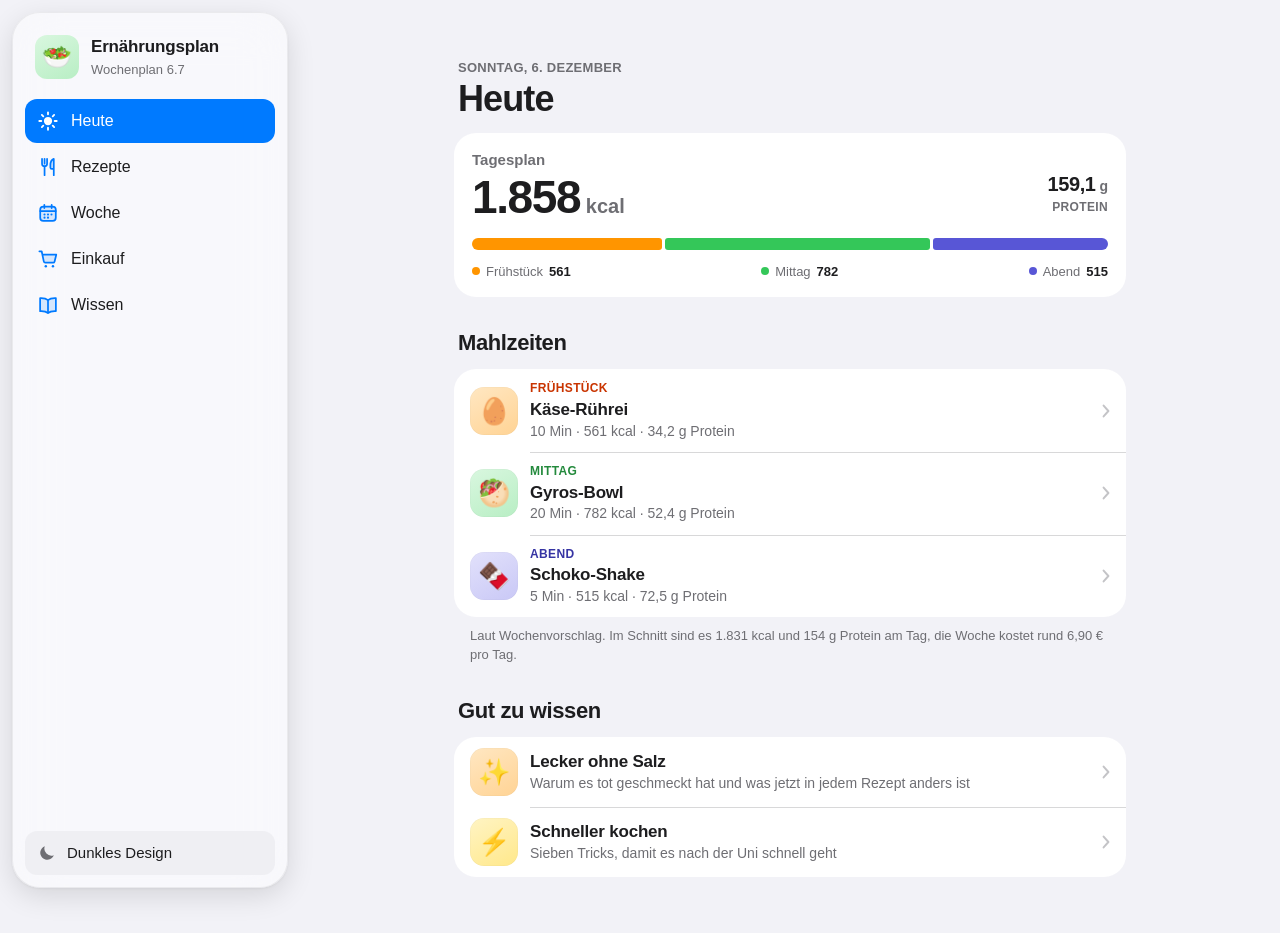
==== commit 5116198a: "Wochenplan 6.7: Zubereitung Schritt für Schritt abhakbar - Jeder Schritt zeigt den Titel als eigene " ====
--- a/index.html
+++ b/index.html
@@ -4,7 +4,7 @@
 <meta charset="utf-8">
 <meta name="viewport" content="width=device-width, initial-scale=1, viewport-fit=cover">
 <title>Ernährungsplan</title>
-<meta name="description" content="Wochenplan 6.6 – schnell und lecker ohne Salz, rund 1.831 kcal und 154 g Protein am Tag">
+<meta name="description" content="Wochenplan 6.7 – schnell und lecker ohne Salz, rund 1.831 kcal und 154 g Protein am Tag">
 <meta name="theme-color" content="#f2f2f7">
 <meta name="apple-mobile-web-app-capable" content="yes">
 <meta name="apple-mobile-web-app-status-bar-style" content="default">
@@ -327,10 +327,27 @@
 li.done .stepck .ico-check{opacity:1;transform:none}
 .st{font-size:17px;line-height:1.5;min-width:0}
 .st > b:first-child{font-weight:650}
-li.done .st{color:var(--label3);text-decoration:line-through;text-decoration-thickness:1.5px;text-decoration-color:var(--label3)}
+li.done .st{color:var(--label3)}
+li.done .stt,li.done .st1,li.done .stx{text-decoration:line-through;text-decoration-thickness:1.5px;text-decoration-color:var(--label3)}
 .cue{display:block;margin-top:9px;padding:10px 13px;border-radius:14px;background:var(--fill4);font-size:15px;line-height:1.45;color:var(--label2)}
 .cue b{color:var(--label);font-weight:600}
 li.done .cue,li.done .cue b{color:var(--label3)}
+/* Handgriffe: ein Satz pro Zeile, jeder einzeln abhakbar */
+.stt{display:block}
+.st1{margin:1px 0 0}
+.subs{list-style:none;margin:3px 0 0;padding:0}
+.sub{position:relative;display:flex;align-items:flex-start;gap:11px;padding:5px 0;cursor:pointer;-webkit-tap-highlight-color:transparent}
+.sub input{position:absolute;opacity:0;width:1px;height:1px;margin:0;pointer-events:none}
+.sbox{flex:none;width:22px;height:22px;margin-top:2px;border-radius:50%;box-shadow:inset 0 0 0 1.5px var(--chev);display:grid;place-items:center;transition:background .2s,box-shadow .2s}
+.sbox .ico-check{width:13px;height:13px;color:#fff;opacity:0;transform:scale(.4);transition:opacity .15s,transform .25s cubic-bezier(.3,1.6,.5,1)}
+.sub:active .sbox{transform:scale(.9)}
+.sub.done .sbox{background:var(--green);box-shadow:inset 0 0 0 1.5px var(--green)}
+.sub.done .sbox .ico-check{opacity:1;transform:none}
+.sub input:focus-visible + .sbox{outline:3px solid color-mix(in srgb, var(--tint) 55%, transparent);outline-offset:2px}
+.stx{flex:1;min-width:0;transition:color .2s}
+.sub.done .stx{color:var(--label3);text-decoration:line-through;text-decoration-thickness:1.5px;text-decoration-color:var(--label3)}
+.kv{font-weight:600;white-space:nowrap;font-variant-numeric:tabular-nums;background:var(--fill4);border-radius:6px;padding:0 3px;margin:0 -2px}
+.sub.done .kv,li.done .kv{background:transparent;padding:0;margin:0;font-weight:inherit}
 .shint{font-size:13px;line-height:1.4;color:var(--label2);margin:8px 16px 0}
 .tip{position:relative;background:var(--bg2);border-radius:var(--r-s);padding:13px 16px 14px 46px;font-size:15px;line-height:1.47;color:var(--label2);margin:12px 0 0}
 .tip::before{content:"";position:absolute;left:16px;top:14px;width:19px;height:19px;background:var(--yellow);border-radius:50%;
@@ -538,6 +555,9 @@
 html:not(.js) .page{min-height:0}
 html:not(.js):has(.page :target) .page:not(:has(:target)){display:none !important}
 html:not(.js) .stepck{pointer-events:none}
+html:not(.js) .sub:has(input:checked) .sbox{background:var(--green);box-shadow:inset 0 0 0 1.5px var(--green)}
+html:not(.js) .sub:has(input:checked) .sbox .ico-check{opacity:1;transform:none}
+html:not(.js) .sub:has(input:checked) .stx{color:var(--label3);text-decoration:line-through;text-decoration-color:var(--label3)}
 html:not(.js) .ck:has(input:checked) .cbox{background:var(--green);box-shadow:inset 0 0 0 1.6px var(--green)}
 html:not(.js) .ck:has(input:checked) .cbox .ico-check{opacity:1;transform:none}
 html:not(.js) .ck:has(input:checked) .cname{color:var(--label3);text-decoration:line-through;text-decoration-color:var(--label3)}
@@ -617,7 +637,7 @@
 </head>
 <body>
 <aside class="side" aria-label="Navigation">
-  <div class="side-h"><span class="side-ic" aria-hidden="true">🥗</span><div><b>Ernährungsplan</b><small>Wochenplan 6.6</small></div></div>
+  <div class="side-h"><span class="side-ic" aria-hidden="true">🥗</span><div><b>Ernährungsplan</b><small>Wochenplan 6.7</small></div></div>
   <nav class="side-n"><a class="side-i" href="#heute" data-tab="heute"><svg viewBox="0 0 24 24" aria-hidden="true"><circle cx="12" cy="12" r="4.5" fill="currentColor"/><path d="M12 2.5v2.2M12 19.3v2.2M2.5 12h2.2M19.3 12h2.2M5.3 5.3l1.55 1.55M17.15 17.15l1.55 1.55M5.3 18.7l1.55-1.55M17.15 6.85l1.55-1.55" stroke="currentColor" stroke-width="2" stroke-linecap="round"/></svg><span>Heute</span></a><a class="side-i" href="#rezepte" data-tab="rezepte"><svg viewBox="0 0 24 24" aria-hidden="true" fill="none" stroke="currentColor" stroke-width="1.9" stroke-linecap="round" stroke-linejoin="round"><path d="M5.5 3v5.4a2.75 2.75 0 0 0 5.5 0V3M8.25 3v5.4M8.25 11.2V21"/><path d="M18.3 21V3.2c-2.4.9-3.7 3.5-3.7 7v2.4c0 .9.7 1.5 1.6 1.5h2.1" fill="currentColor" fill-opacity=".18"/></svg><span>Rezepte</span></a><a class="side-i" href="#woche" data-tab="woche"><svg viewBox="0 0 24 24" aria-hidden="true"><rect x="3.5" y="5" width="17" height="15.5" rx="3.4" fill="currentColor" fill-opacity=".14" stroke="currentColor" stroke-width="1.9"/><path d="M3.5 9.9h17M8 3v3.6M16 3v3.6" stroke="currentColor" stroke-width="1.9" stroke-linecap="round"/><g fill="currentColor"><circle cx="8.2" cy="13.6" r="1.15"/><circle cx="12" cy="13.6" r="1.15"/><circle cx="15.8" cy="13.6" r="1.15"/><circle cx="8.2" cy="17.1" r="1.15"/><circle cx="12" cy="17.1" r="1.15"/></g></svg><span>Woche</span></a><a class="side-i" href="#einkauf" data-tab="einkauf"><svg viewBox="0 0 24 24" aria-hidden="true" fill="none" stroke="currentColor" stroke-width="1.9" stroke-linecap="round" stroke-linejoin="round"><path d="M2.6 3.6h2.5l2.3 11a1.7 1.7 0 0 0 1.7 1.4h8.4a1.7 1.7 0 0 0 1.7-1.3L21 7.3H6.1" fill="currentColor" fill-opacity=".14"/><circle cx="9.6" cy="20" r="1.35" fill="currentColor" stroke="none"/><circle cx="17.4" cy="20" r="1.35" fill="currentColor" stroke="none"/></svg><span>Einkauf</span></a><a class="side-i" href="#wissen" data-tab="wissen"><svg viewBox="0 0 24 24" aria-hidden="true" fill="none" stroke="currentColor" stroke-width="1.9" stroke-linejoin="round"><path d="M12 6.6C10.2 5.1 7.6 4.4 3.4 4.6v14.1c4.2-.2 6.8.5 8.6 2 1.8-1.5 4.4-2.2 8.6-2V4.6c-4.2-.2-6.8.5-8.6 2Z" fill="currentColor" fill-opacity=".14"/><path d="M12 6.6v14"/></svg><span>Wissen</span></a></nav>
   <button class="side-theme" type="button" data-theme-toggle><svg class="ico-moon" viewBox="0 0 24 24" aria-hidden="true"><path d="M20.2 14.6A8.4 8.4 0 0 1 9.4 3.8a8.4 8.4 0 1 0 10.8 10.8Z" fill="currentColor"/></svg><svg class="ico-sun" viewBox="0 0 24 24" aria-hidden="true"><circle cx="12" cy="12" r="4.4" fill="currentColor"/><path d="M12 2.6v2.3M12 19.1v2.3M2.6 12h2.3M19.1 12h2.3M5.35 5.35 7 7M17 17l1.65 1.65M5.35 18.65 7 17M17 7l1.65-1.65" stroke="currentColor" stroke-width="2" stroke-linecap="round"/></svg><span class="t-l">Dunkles Design</span><span class="t-d">Helles Design</span></button>
 </aside>
@@ -756,13 +776,10 @@
     <div class="rcols">
       <div class="r-ing"><h2 class="sh">Zutaten</h2><div class="ing"><div class="ing-r"><span class="nm">Haferflocken</span><span class="am num">50 g (5 gehäufte EL)</span></div><div class="ing-r"><span class="nm">Skyr natur</span><span class="am num">150 g</span></div><div class="ing-r"><span class="nm">Milch 1,5 %</span><span class="am num">150 ml</span></div><div class="ing-r"><span class="nm">Banane</span><span class="am num">1 Stück, gern mit braunen Punkten</span></div><div class="ing-r"><span class="nm">Walnüsse</span><span class="am num">10 g (3 bis 4 Hälften)</span></div></div><h3 class="ing-h">Gewürze &amp; Kleinkram</h3><div class="ing"><div class="ing-r"><span class="nm">Honig</span><span class="am num">1 kleiner TL</span></div><div class="ing-r"><span class="nm">Zimt</span><span class="am num">½ TL</span></div></div><h3 class="ing-h">Je nach Sorte</h3><div class="ing"><div class="ing-r"><span class="nm">Apfel (Apfel-Zimt)</span><span class="am num">1 Stück</span></div><div class="ing-r"><span class="nm">Backkakao (Schoko-Erdnuss)</span><span class="am num">1 TL</span></div><div class="ing-r"><span class="nm">Erdnussmus (Schoko-Erdnuss)</span><span class="am num">1 EL</span></div></div></div>
       <div class="r-how"><h2 class="sh">Zubereitung</h2><div class="stepbar"><span class="sc-t"><b class="sc num">0 von 3</b> erledigt</span><span class="sp"><i></i></span><button class="sreset" type="button">Zurücksetzen</button></div><ol class="steps" data-rid="f-oats">
-<li data-step="f-oats:0"><button aria-label="Schritt 1 abhaken" aria-pressed="false" class="stepck" type="button"><span class="n">1</span><svg aria-hidden="true" class="ico-check" viewbox="0 0 16 16"><path d="M3.6 8.6 6.6 11.5 12.4 4.6" fill="none" stroke="currentColor" stroke-linecap="round" stroke-linejoin="round" stroke-width="2.3"></path></svg></button><div class="st"><b>Verrühren.</b> Am Abend 150 g Skyr, 150 ml Milch, den Honig und ½ Teelöffel Zimt in einem Schraubglas oder einer Schüssel glatt rühren. 50 g Haferflocken unterrühren.
-        <span class="cue"><b>Das Verhältnis macht es cremig:</b> Auf 50 g Haferflocken kommen 300 g Skyr und Milch. Vorher waren es 75 g Flocken mit Quark und Wasser, deshalb war es trocken.</span></div></li>
-<li data-step="f-oats:1"><button aria-label="Schritt 2 abhaken" aria-pressed="false" class="stepck" type="button"><span class="n">2</span><svg aria-hidden="true" class="ico-check" viewbox="0 0 16 16"><path d="M3.6 8.6 6.6 11.5 12.4 4.6" fill="none" stroke="currentColor" stroke-linecap="round" stroke-linejoin="round" stroke-width="2.3"></path></svg></button><div class="st"><b>Banane rein.</b> Die halbe Banane mit der Gabel zerdrücken und unterrühren. Deckel drauf, über Nacht in den Kühlschrank.
-        <span class="cue"><b>Zerdrückte Banane süßt den ganzen Becher,</b> dafür reicht ein kleiner Teelöffel Honig. Je mehr braune Punkte sie hat, desto süßer wird es.</span></div></li>
-<li data-step="f-oats:2"><button aria-label="Schritt 3 abhaken" aria-pressed="false" class="stepck" type="button"><span class="n">3</span><svg aria-hidden="true" class="ico-check" viewbox="0 0 16 16"><path d="M3.6 8.6 6.6 11.5 12.4 4.6" fill="none" stroke="currentColor" stroke-linecap="round" stroke-linejoin="round" stroke-width="2.3"></path></svg></button><div class="st"><b>Morgens toppen.</b> Die andere Bananenhälfte in Scheiben, die Walnüsse grob zerbröseln, beides obendrauf. Ist es zu fest, 2 bis 3 Esslöffel Milch unterrühren.
-        <span class="cue"><b>Nüsse erst morgens drauf,</b> sonst werden sie über Nacht weich.</span></div></li>
-</ol><p class="shint">Tippe auf die Nummer, um einen Schritt abzuhaken. Die Häkchen verschwinden nach 2 Stunden von selbst.</p>
+<li data-step="f-oats:0"><button aria-label="Schritt 1 abhaken" aria-pressed="false" class="stepck" type="button"><span class="n">1</span><svg aria-hidden="true" class="ico-check" viewbox="0 0 16 16"><path d="M3.6 8.6 6.6 11.5 12.4 4.6" fill="none" stroke="currentColor" stroke-linecap="round" stroke-linejoin="round" stroke-width="2.3"></path></svg></button><div class="st"><b class="stt">Verrühren</b><ul class="subs"><li><label class="sub"><input data-sub="f-oats:0:0" type="checkbox"/><span aria-hidden="true" class="sbox"><svg aria-hidden="true" class="ico-check" viewbox="0 0 16 16"><path d="M3.6 8.6 6.6 11.5 12.4 4.6" fill="none" stroke="currentColor" stroke-linecap="round" stroke-linejoin="round" stroke-width="2.3"></path></svg></span><span class="stx">Am Abend 150 g Skyr, 150 ml Milch, den Honig und ½ Teelöffel Zimt in einem Schraubglas oder einer Schüssel glatt rühren.</span></label></li><li><label class="sub"><input data-sub="f-oats:0:1" type="checkbox"/><span aria-hidden="true" class="sbox"><svg aria-hidden="true" class="ico-check" viewbox="0 0 16 16"><path d="M3.6 8.6 6.6 11.5 12.4 4.6" fill="none" stroke="currentColor" stroke-linecap="round" stroke-linejoin="round" stroke-width="2.3"></path></svg></span><span class="stx">50 g Haferflocken unterrühren.</span></label></li></ul><span class="cue"><b>Das Verhältnis macht es cremig:</b> Auf 50 g Haferflocken kommen 300 g Skyr und Milch. Vorher waren es 75 g Flocken mit Quark und Wasser, deshalb war es trocken.</span></div></li>
+<li data-step="f-oats:1"><button aria-label="Schritt 2 abhaken" aria-pressed="false" class="stepck" type="button"><span class="n">2</span><svg aria-hidden="true" class="ico-check" viewbox="0 0 16 16"><path d="M3.6 8.6 6.6 11.5 12.4 4.6" fill="none" stroke="currentColor" stroke-linecap="round" stroke-linejoin="round" stroke-width="2.3"></path></svg></button><div class="st"><b class="stt">Banane rein</b><ul class="subs"><li><label class="sub"><input data-sub="f-oats:1:0" type="checkbox"/><span aria-hidden="true" class="sbox"><svg aria-hidden="true" class="ico-check" viewbox="0 0 16 16"><path d="M3.6 8.6 6.6 11.5 12.4 4.6" fill="none" stroke="currentColor" stroke-linecap="round" stroke-linejoin="round" stroke-width="2.3"></path></svg></span><span class="stx">Die halbe Banane mit der Gabel zerdrücken und unterrühren.</span></label></li><li><label class="sub"><input data-sub="f-oats:1:1" type="checkbox"/><span aria-hidden="true" class="sbox"><svg aria-hidden="true" class="ico-check" viewbox="0 0 16 16"><path d="M3.6 8.6 6.6 11.5 12.4 4.6" fill="none" stroke="currentColor" stroke-linecap="round" stroke-linejoin="round" stroke-width="2.3"></path></svg></span><span class="stx">Deckel drauf, über Nacht in den Kühlschrank.</span></label></li></ul><span class="cue"><b>Zerdrückte Banane süßt den ganzen Becher,</b> dafür reicht ein kleiner Teelöffel Honig. Je mehr braune Punkte sie hat, desto süßer wird es.</span></div></li>
+<li data-step="f-oats:2"><button aria-label="Schritt 3 abhaken" aria-pressed="false" class="stepck" type="button"><span class="n">3</span><svg aria-hidden="true" class="ico-check" viewbox="0 0 16 16"><path d="M3.6 8.6 6.6 11.5 12.4 4.6" fill="none" stroke="currentColor" stroke-linecap="round" stroke-linejoin="round" stroke-width="2.3"></path></svg></button><div class="st"><b class="stt">Morgens toppen</b><ul class="subs"><li><label class="sub"><input data-sub="f-oats:2:0" type="checkbox"/><span aria-hidden="true" class="sbox"><svg aria-hidden="true" class="ico-check" viewbox="0 0 16 16"><path d="M3.6 8.6 6.6 11.5 12.4 4.6" fill="none" stroke="currentColor" stroke-linecap="round" stroke-linejoin="round" stroke-width="2.3"></path></svg></span><span class="stx">Die andere Bananenhälfte in Scheiben schneiden und die Walnüsse grob zerbröseln.</span></label></li><li><label class="sub"><input data-sub="f-oats:2:1" type="checkbox"/><span aria-hidden="true" class="sbox"><svg aria-hidden="true" class="ico-check" viewbox="0 0 16 16"><path d="M3.6 8.6 6.6 11.5 12.4 4.6" fill="none" stroke="currentColor" stroke-linecap="round" stroke-linejoin="round" stroke-width="2.3"></path></svg></span><span class="stx">Beides obendrauf.</span></label></li><li><label class="sub"><input data-sub="f-oats:2:2" type="checkbox"/><span aria-hidden="true" class="sbox"><svg aria-hidden="true" class="ico-check" viewbox="0 0 16 16"><path d="M3.6 8.6 6.6 11.5 12.4 4.6" fill="none" stroke="currentColor" stroke-linecap="round" stroke-linejoin="round" stroke-width="2.3"></path></svg></span><span class="stx">Ist es zu fest, 2 bis 3 Esslöffel Milch unterrühren.</span></label></li></ul><span class="cue"><b>Nüsse erst morgens drauf,</b> sonst werden sie über Nacht weich.</span></div></li>
+</ol><p class="shint">Hake jeden Handgriff einzeln ab oder tippe auf die Nummer für den ganzen Schritt. Die Häkchen verschwinden nach 2 Stunden von selbst.</p>
 <p class="tip"><b>Für zwei Tage:</b> Mittwochabend zwei Gläser für Donnerstag und Freitag ansetzen. Sie halten 3 Tage im Kühlschrank.</p></div>
     </div>
   </div>
@@ -788,14 +805,11 @@
     <div class="rcols">
       <div class="r-ing"><h2 class="sh">Zutaten</h2><div class="ing"><div class="ing-r"><span class="nm">Haferflocken</span><span class="am num">50 g (5 gehäufte EL)</span></div><div class="ing-r"><span class="nm">Milch 1,5 %</span><span class="am num">150 ml</span></div><div class="ing-r"><span class="nm">Skyr natur</span><span class="am num">150 g</span></div><div class="ing-r"><span class="nm">Banane</span><span class="am num">1 Stück, gern mit braunen Punkten</span></div><div class="ing-r"><span class="nm">Walnüsse</span><span class="am num">10 g (3 bis 4 Hälften)</span></div></div><h3 class="ing-h">Gewürze &amp; Kleinkram</h3><div class="ing"><div class="ing-r"><span class="nm">Butter</span><span class="am num">½ TL (3 g)</span></div><div class="ing-r"><span class="nm">Zimt</span><span class="am num">½ TL</span></div><div class="ing-r"><span class="nm">Vanillearoma</span><span class="am num">ein paar Tropfen</span></div><div class="ing-r"><span class="nm">Honig</span><span class="am num">1 kleiner TL</span></div></div><h3 class="ing-h">Je nach Sorte</h3><div class="ing"><div class="ing-r"><span class="nm">TK-Beeren (Warme Beeren)</span><span class="am num">100 g</span></div><div class="ing-r"><span class="nm">Apfel (Zimt-Apfel)</span><span class="am num">1 Stück</span></div></div></div>
       <div class="r-how"><h2 class="sh">Zubereitung</h2><div class="stepbar"><span class="sc-t"><b class="sc num">0 von 4</b> erledigt</span><span class="sp"><i></i></span><button class="sreset" type="button">Zurücksetzen</button></div><ol class="steps" data-rid="f-porridge">
-<li data-step="f-porridge:0"><button aria-label="Schritt 1 abhaken" aria-pressed="false" class="stepck" type="button"><span class="n">1</span><svg aria-hidden="true" class="ico-check" viewbox="0 0 16 16"><path d="M3.6 8.6 6.6 11.5 12.4 4.6" fill="none" stroke="currentColor" stroke-linecap="round" stroke-linejoin="round" stroke-width="2.3"></path></svg></button><div class="st"><b>Haferflocken rösten.</b> ½ Teelöffel Butter in einem kleinen Topf auf Stufe 5 von 9 schmelzen. 50 g Haferflocken dazu und 2 bis 3 Minuten unter Rühren rösten, bis sie goldbraun sind und nussig duften.
-        <span class="cue"><b>Der wichtigste Schritt:</b> Geröstete Flocken schmecken nach Keks statt nach Pappe. So braucht das Porridge kein Salz, um nach etwas zu schmecken.</span></div></li>
-<li data-step="f-porridge:1"><button aria-label="Schritt 2 abhaken" aria-pressed="false" class="stepck" type="button"><span class="n">2</span><svg aria-hidden="true" class="ico-check" viewbox="0 0 16 16"><path d="M3.6 8.6 6.6 11.5 12.4 4.6" fill="none" stroke="currentColor" stroke-linecap="round" stroke-linejoin="round" stroke-width="2.3"></path></svg></button><div class="st"><b>Cremig kochen.</b> 150 ml Milch, 100 ml Wasser und ½ Teelöffel Zimt dazu, die halbe Banane mit der Gabel zerdrücken und unterrühren. Stufe 4 von 9, 4 bis 5 Minuten köcheln und dabei immer wieder umrühren.
-        <span class="cue"><b>Fertig, wenn:</b> der Löffel eine Spur durch den Brei zieht, die kurz offen bleibt. Ist es zu dick, einen Schuss Milch dazu.</span></div></li>
-<li data-step="f-porridge:2"><button aria-label="Schritt 3 abhaken" aria-pressed="false" class="stepck" type="button"><span class="n">3</span><svg aria-hidden="true" class="ico-check" viewbox="0 0 16 16"><path d="M3.6 8.6 6.6 11.5 12.4 4.6" fill="none" stroke="currentColor" stroke-linecap="round" stroke-linejoin="round" stroke-width="2.3"></path></svg></button><div class="st"><b>Skyr unterrühren.</b> Topf vom Herd nehmen und 1 Minute warten. Dann 150 g Skyr, ein paar Tropfen Vanillearoma und den Honig unterrühren.
-        <span class="cue"><b>Erst nach dem Kochen:</b> Kocht der Skyr mit, flockt er aus. So wird das Porridge cremig wie Milchreis und bekommt 16 g Protein dazu.</span></div></li>
-<li data-step="f-porridge:3"><button aria-label="Schritt 4 abhaken" aria-pressed="false" class="stepck" type="button"><span class="n">4</span><svg aria-hidden="true" class="ico-check" viewbox="0 0 16 16"><path d="M3.6 8.6 6.6 11.5 12.4 4.6" fill="none" stroke="currentColor" stroke-linecap="round" stroke-linejoin="round" stroke-width="2.3"></path></svg></button><div class="st"><b>Toppen.</b> In eine Schale füllen, die andere Bananenhälfte in Scheiben und die zerbröselten Walnüsse obendrauf.</div></li>
-</ol><p class="shint">Tippe auf die Nummer, um einen Schritt abzuhaken. Die Häkchen verschwinden nach 2 Stunden von selbst.</p>
+<li data-step="f-porridge:0"><button aria-label="Schritt 1 abhaken" aria-pressed="false" class="stepck" type="button"><span class="n">1</span><svg aria-hidden="true" class="ico-check" viewbox="0 0 16 16"><path d="M3.6 8.6 6.6 11.5 12.4 4.6" fill="none" stroke="currentColor" stroke-linecap="round" stroke-linejoin="round" stroke-width="2.3"></path></svg></button><div class="st"><b class="stt">Haferflocken rösten</b><ul class="subs"><li><label class="sub"><input data-sub="f-porridge:0:0" type="checkbox"/><span aria-hidden="true" class="sbox"><svg aria-hidden="true" class="ico-check" viewbox="0 0 16 16"><path d="M3.6 8.6 6.6 11.5 12.4 4.6" fill="none" stroke="currentColor" stroke-linecap="round" stroke-linejoin="round" stroke-width="2.3"></path></svg></span><span class="stx">½ Teelöffel Butter in einem kleinen Topf auf <span class="kv">Stufe 5 von 9</span> schmelzen.</span></label></li><li><label class="sub"><input data-sub="f-porridge:0:1" type="checkbox"/><span aria-hidden="true" class="sbox"><svg aria-hidden="true" class="ico-check" viewbox="0 0 16 16"><path d="M3.6 8.6 6.6 11.5 12.4 4.6" fill="none" stroke="currentColor" stroke-linecap="round" stroke-linejoin="round" stroke-width="2.3"></path></svg></span><span class="stx">50 g Haferflocken dazu und <span class="kv">2 bis 3 Minuten</span> unter Rühren rösten, bis sie goldbraun sind und nussig duften.</span></label></li></ul><span class="cue"><b>Der wichtigste Schritt:</b> Geröstete Flocken schmecken nach Keks statt nach Pappe. So braucht das Porridge kein Salz, um nach etwas zu schmecken.</span></div></li>
+<li data-step="f-porridge:1"><button aria-label="Schritt 2 abhaken" aria-pressed="false" class="stepck" type="button"><span class="n">2</span><svg aria-hidden="true" class="ico-check" viewbox="0 0 16 16"><path d="M3.6 8.6 6.6 11.5 12.4 4.6" fill="none" stroke="currentColor" stroke-linecap="round" stroke-linejoin="round" stroke-width="2.3"></path></svg></button><div class="st"><b class="stt">Cremig kochen</b><ul class="subs"><li><label class="sub"><input data-sub="f-porridge:1:0" type="checkbox"/><span aria-hidden="true" class="sbox"><svg aria-hidden="true" class="ico-check" viewbox="0 0 16 16"><path d="M3.6 8.6 6.6 11.5 12.4 4.6" fill="none" stroke="currentColor" stroke-linecap="round" stroke-linejoin="round" stroke-width="2.3"></path></svg></span><span class="stx">150 ml Milch, 100 ml Wasser und ½ Teelöffel Zimt dazu.</span></label></li><li><label class="sub"><input data-sub="f-porridge:1:1" type="checkbox"/><span aria-hidden="true" class="sbox"><svg aria-hidden="true" class="ico-check" viewbox="0 0 16 16"><path d="M3.6 8.6 6.6 11.5 12.4 4.6" fill="none" stroke="currentColor" stroke-linecap="round" stroke-linejoin="round" stroke-width="2.3"></path></svg></span><span class="stx">Die halbe Banane mit der Gabel zerdrücken und unterrühren.</span></label></li><li><label class="sub"><input data-sub="f-porridge:1:2" type="checkbox"/><span aria-hidden="true" class="sbox"><svg aria-hidden="true" class="ico-check" viewbox="0 0 16 16"><path d="M3.6 8.6 6.6 11.5 12.4 4.6" fill="none" stroke="currentColor" stroke-linecap="round" stroke-linejoin="round" stroke-width="2.3"></path></svg></span><span class="stx"><span class="kv">Stufe 4 von 9</span>, <span class="kv">4 bis 5 Minuten</span> köcheln und dabei immer wieder umrühren.</span></label></li></ul><span class="cue"><b>Fertig, wenn:</b> der Löffel eine Spur durch den Brei zieht, die kurz offen bleibt. Ist es zu dick, einen Schuss Milch dazu.</span></div></li>
+<li data-step="f-porridge:2"><button aria-label="Schritt 3 abhaken" aria-pressed="false" class="stepck" type="button"><span class="n">3</span><svg aria-hidden="true" class="ico-check" viewbox="0 0 16 16"><path d="M3.6 8.6 6.6 11.5 12.4 4.6" fill="none" stroke="currentColor" stroke-linecap="round" stroke-linejoin="round" stroke-width="2.3"></path></svg></button><div class="st"><b class="stt">Skyr unterrühren</b><ul class="subs"><li><label class="sub"><input data-sub="f-porridge:2:0" type="checkbox"/><span aria-hidden="true" class="sbox"><svg aria-hidden="true" class="ico-check" viewbox="0 0 16 16"><path d="M3.6 8.6 6.6 11.5 12.4 4.6" fill="none" stroke="currentColor" stroke-linecap="round" stroke-linejoin="round" stroke-width="2.3"></path></svg></span><span class="stx">Topf vom Herd nehmen und <span class="kv">1 Minute</span> warten.</span></label></li><li><label class="sub"><input data-sub="f-porridge:2:1" type="checkbox"/><span aria-hidden="true" class="sbox"><svg aria-hidden="true" class="ico-check" viewbox="0 0 16 16"><path d="M3.6 8.6 6.6 11.5 12.4 4.6" fill="none" stroke="currentColor" stroke-linecap="round" stroke-linejoin="round" stroke-width="2.3"></path></svg></span><span class="stx">Dann 150 g Skyr, ein paar Tropfen Vanillearoma und den Honig unterrühren.</span></label></li></ul><span class="cue"><b>Erst nach dem Kochen:</b> Kocht der Skyr mit, flockt er aus. So wird das Porridge cremig wie Milchreis und bekommt 16 g Protein dazu.</span></div></li>
+<li data-step="f-porridge:3"><button aria-label="Schritt 4 abhaken" aria-pressed="false" class="stepck" type="button"><span class="n">4</span><svg aria-hidden="true" class="ico-check" viewbox="0 0 16 16"><path d="M3.6 8.6 6.6 11.5 12.4 4.6" fill="none" stroke="currentColor" stroke-linecap="round" stroke-linejoin="round" stroke-width="2.3"></path></svg></button><div class="st"><b class="stt">Toppen</b><ul class="subs"><li><label class="sub"><input data-sub="f-porridge:3:0" type="checkbox"/><span aria-hidden="true" class="sbox"><svg aria-hidden="true" class="ico-check" viewbox="0 0 16 16"><path d="M3.6 8.6 6.6 11.5 12.4 4.6" fill="none" stroke="currentColor" stroke-linecap="round" stroke-linejoin="round" stroke-width="2.3"></path></svg></span><span class="stx">In eine Schale füllen.</span></label></li><li><label class="sub"><input data-sub="f-porridge:3:1" type="checkbox"/><span aria-hidden="true" class="sbox"><svg aria-hidden="true" class="ico-check" viewbox="0 0 16 16"><path d="M3.6 8.6 6.6 11.5 12.4 4.6" fill="none" stroke="currentColor" stroke-linecap="round" stroke-linejoin="round" stroke-width="2.3"></path></svg></span><span class="stx">Die andere Bananenhälfte in Scheiben und die zerbröselten Walnüsse obendrauf.</span></label></li></ul></div></li>
+</ol><p class="shint">Hake jeden Handgriff einzeln ab oder tippe auf die Nummer für den ganzen Schritt. Die Häkchen verschwinden nach 2 Stunden von selbst.</p>
 <p class="tip"><b>Topf gleich einweichen:</b> Angetrocknetes Porridge klebt wie Kleister. Direkt nach dem Umfüllen Wasser in den Topf, dann ist er in Sekunden sauber.</p></div>
     </div>
   </div>
@@ -819,14 +833,11 @@
     <div class="rcols">
       <div class="r-ing"><h2 class="sh">Zutaten</h2><div class="ing"><div class="ing-r"><span class="nm">Eier</span><span class="am num">3 Stück</span></div><div class="ing-r"><span class="nm">Gouda, gerieben</span><span class="am num">10 g (eine kleine Handvoll)</span></div><div class="ing-r"><span class="nm">Grana Padano</span><span class="am num">10 g</span></div><div class="ing-r"><span class="nm">Vollkornbrot</span><span class="am num">2 Scheiben (90 g)</span></div><div class="ing-r"><span class="nm">Cherrytomaten</span><span class="am num">100 g (eine Handvoll)</span></div><div class="ing-r"><span class="nm">Butter</span><span class="am num">1 TL (5 g)</span></div></div><h3 class="ing-h">Gewürze &amp; Kleinkram</h3><div class="ing"><div class="ing-r"><span class="nm">Senf, mittelscharf</span><span class="am num">½ TL</span></div><div class="ing-r"><span class="nm">TK-Kräuter</span><span class="am num">1 EL</span></div><div class="ing-r"><span class="nm">Paprikapulver, geräuchert</span><span class="am num">1 Prise</span></div><div class="ing-r"><span class="nm">Balsamico</span><span class="am num">ein paar Tropfen</span></div><div class="ing-r"><span class="nm">Pfeffer, frisch gemahlen</span><span class="am num">nach Geschmack</span></div></div></div>
       <div class="r-how"><h2 class="sh">Zubereitung</h2><div class="stepbar"><span class="sc-t"><b class="sc num">0 von 4</b> erledigt</span><span class="sp"><i></i></span><button class="sreset" type="button">Zurücksetzen</button></div><ol class="steps" data-rid="f-ruehrei">
-<li data-step="f-ruehrei:0"><button aria-label="Schritt 1 abhaken" aria-pressed="false" class="stepck" type="button"><span class="n">1</span><svg aria-hidden="true" class="ico-check" viewbox="0 0 16 16"><path d="M3.6 8.6 6.6 11.5 12.4 4.6" fill="none" stroke="currentColor" stroke-linecap="round" stroke-linejoin="round" stroke-width="2.3"></path></svg></button><div class="st"><b>Eier verquirlen.</b> 3 Eier mit ½ Teelöffel Senf mit der Gabel kräftig verquirlen, bis keine Schlieren mehr da sind. Kräuter und Pfeffer dazu. Brot in den Toaster.
-        <span class="cue"><b>Senf im Ei:</b> Man schmeckt ihn nicht heraus, aber das Rührei schmeckt deutlich würziger.</span></div></li>
-<li data-step="f-ruehrei:1"><button aria-label="Schritt 2 abhaken" aria-pressed="false" class="stepck" type="button"><span class="n">2</span><svg aria-hidden="true" class="ico-check" viewbox="0 0 16 16"><path d="M3.6 8.6 6.6 11.5 12.4 4.6" fill="none" stroke="currentColor" stroke-linecap="round" stroke-linejoin="round" stroke-width="2.3"></path></svg></button><div class="st"><b>Tomaten vorbereiten.</b> Cherrytomaten halbieren, mit ein paar Tropfen Balsamico und Pfeffer beträufeln.</div></li>
-<li data-step="f-ruehrei:2"><button aria-label="Schritt 3 abhaken" aria-pressed="false" class="stepck" type="button"><span class="n">3</span><svg aria-hidden="true" class="ico-check" viewbox="0 0 16 16"><path d="M3.6 8.6 6.6 11.5 12.4 4.6" fill="none" stroke="currentColor" stroke-linecap="round" stroke-linejoin="round" stroke-width="2.3"></path></svg></button><div class="st"><b>Langsam stocken lassen.</b> Butter in der Pfanne auf Stufe 4 von 9 schmelzen. Eier rein, 20 Sekunden warten, dann mit dem Pfannenwender langsam vom Rand zur Mitte schieben. Nach 2 Minuten den Gouda drüber und noch 30 Sekunden schieben.
-        <span class="cue"><b>Fertig, wenn:</b> die Eier noch leicht glänzen. Sofort vom Herd, sie garen auf dem Teller nach. Trockenes Rührei ist der häufigste Fehler.</span></div></li>
-<li data-step="f-ruehrei:3"><button aria-label="Schritt 4 abhaken" aria-pressed="false" class="stepck" type="button"><span class="n">4</span><svg aria-hidden="true" class="ico-check" viewbox="0 0 16 16"><path d="M3.6 8.6 6.6 11.5 12.4 4.6" fill="none" stroke="currentColor" stroke-linecap="round" stroke-linejoin="round" stroke-width="2.3"></path></svg></button><div class="st"><b>Anrichten.</b> Rührei auf das Brot, den Parmesan fein drüberreiben, eine Prise geräuchertes Paprikapulver drüber, Tomaten daneben.
-        <span class="cue"><b>Parmesan obendrauf statt ins Ei:</b> Würze, die oben liegt, schmeckt man sofort und stärker.</span></div></li>
-</ol><p class="shint">Tippe auf die Nummer, um einen Schritt abzuhaken. Die Häkchen verschwinden nach 2 Stunden von selbst.</p>
+<li data-step="f-ruehrei:0"><button aria-label="Schritt 1 abhaken" aria-pressed="false" class="stepck" type="button"><span class="n">1</span><svg aria-hidden="true" class="ico-check" viewbox="0 0 16 16"><path d="M3.6 8.6 6.6 11.5 12.4 4.6" fill="none" stroke="currentColor" stroke-linecap="round" stroke-linejoin="round" stroke-width="2.3"></path></svg></button><div class="st"><b class="stt">Eier verquirlen</b><ul class="subs"><li><label class="sub"><input data-sub="f-ruehrei:0:0" type="checkbox"/><span aria-hidden="true" class="sbox"><svg aria-hidden="true" class="ico-check" viewbox="0 0 16 16"><path d="M3.6 8.6 6.6 11.5 12.4 4.6" fill="none" stroke="currentColor" stroke-linecap="round" stroke-linejoin="round" stroke-width="2.3"></path></svg></span><span class="stx">3 Eier mit ½ Teelöffel Senf mit der Gabel kräftig verquirlen, bis keine Schlieren mehr da sind.</span></label></li><li><label class="sub"><input data-sub="f-ruehrei:0:1" type="checkbox"/><span aria-hidden="true" class="sbox"><svg aria-hidden="true" class="ico-check" viewbox="0 0 16 16"><path d="M3.6 8.6 6.6 11.5 12.4 4.6" fill="none" stroke="currentColor" stroke-linecap="round" stroke-linejoin="round" stroke-width="2.3"></path></svg></span><span class="stx">Kräuter und Pfeffer dazu.</span></label></li><li><label class="sub"><input data-sub="f-ruehrei:0:2" type="checkbox"/><span aria-hidden="true" class="sbox"><svg aria-hidden="true" class="ico-check" viewbox="0 0 16 16"><path d="M3.6 8.6 6.6 11.5 12.4 4.6" fill="none" stroke="currentColor" stroke-linecap="round" stroke-linejoin="round" stroke-width="2.3"></path></svg></span><span class="stx">Brot in den Toaster.</span></label></li></ul><span class="cue"><b>Senf im Ei:</b> Man schmeckt ihn nicht heraus, aber das Rührei schmeckt deutlich würziger.</span></div></li>
+<li data-step="f-ruehrei:1"><button aria-label="Schritt 2 abhaken" aria-pressed="false" class="stepck" type="button"><span class="n">2</span><svg aria-hidden="true" class="ico-check" viewbox="0 0 16 16"><path d="M3.6 8.6 6.6 11.5 12.4 4.6" fill="none" stroke="currentColor" stroke-linecap="round" stroke-linejoin="round" stroke-width="2.3"></path></svg></button><div class="st"><b class="stt">Tomaten vorbereiten</b><ul class="subs"><li><label class="sub"><input data-sub="f-ruehrei:1:0" type="checkbox"/><span aria-hidden="true" class="sbox"><svg aria-hidden="true" class="ico-check" viewbox="0 0 16 16"><path d="M3.6 8.6 6.6 11.5 12.4 4.6" fill="none" stroke="currentColor" stroke-linecap="round" stroke-linejoin="round" stroke-width="2.3"></path></svg></span><span class="stx">Cherrytomaten halbieren.</span></label></li><li><label class="sub"><input data-sub="f-ruehrei:1:1" type="checkbox"/><span aria-hidden="true" class="sbox"><svg aria-hidden="true" class="ico-check" viewbox="0 0 16 16"><path d="M3.6 8.6 6.6 11.5 12.4 4.6" fill="none" stroke="currentColor" stroke-linecap="round" stroke-linejoin="round" stroke-width="2.3"></path></svg></span><span class="stx">Mit ein paar Tropfen Balsamico und Pfeffer beträufeln.</span></label></li></ul></div></li>
+<li data-step="f-ruehrei:2"><button aria-label="Schritt 3 abhaken" aria-pressed="false" class="stepck" type="button"><span class="n">3</span><svg aria-hidden="true" class="ico-check" viewbox="0 0 16 16"><path d="M3.6 8.6 6.6 11.5 12.4 4.6" fill="none" stroke="currentColor" stroke-linecap="round" stroke-linejoin="round" stroke-width="2.3"></path></svg></button><div class="st"><b class="stt">Langsam stocken lassen</b><ul class="subs"><li><label class="sub"><input data-sub="f-ruehrei:2:0" type="checkbox"/><span aria-hidden="true" class="sbox"><svg aria-hidden="true" class="ico-check" viewbox="0 0 16 16"><path d="M3.6 8.6 6.6 11.5 12.4 4.6" fill="none" stroke="currentColor" stroke-linecap="round" stroke-linejoin="round" stroke-width="2.3"></path></svg></span><span class="stx">Butter in der Pfanne auf <span class="kv">Stufe 4 von 9</span> schmelzen.</span></label></li><li><label class="sub"><input data-sub="f-ruehrei:2:1" type="checkbox"/><span aria-hidden="true" class="sbox"><svg aria-hidden="true" class="ico-check" viewbox="0 0 16 16"><path d="M3.6 8.6 6.6 11.5 12.4 4.6" fill="none" stroke="currentColor" stroke-linecap="round" stroke-linejoin="round" stroke-width="2.3"></path></svg></span><span class="stx">Eier rein und <span class="kv">20 Sekunden</span> warten.</span></label></li><li><label class="sub"><input data-sub="f-ruehrei:2:2" type="checkbox"/><span aria-hidden="true" class="sbox"><svg aria-hidden="true" class="ico-check" viewbox="0 0 16 16"><path d="M3.6 8.6 6.6 11.5 12.4 4.6" fill="none" stroke="currentColor" stroke-linecap="round" stroke-linejoin="round" stroke-width="2.3"></path></svg></span><span class="stx">Dann mit dem Pfannenwender langsam vom Rand zur Mitte schieben.</span></label></li><li><label class="sub"><input data-sub="f-ruehrei:2:3" type="checkbox"/><span aria-hidden="true" class="sbox"><svg aria-hidden="true" class="ico-check" viewbox="0 0 16 16"><path d="M3.6 8.6 6.6 11.5 12.4 4.6" fill="none" stroke="currentColor" stroke-linecap="round" stroke-linejoin="round" stroke-width="2.3"></path></svg></span><span class="stx">Nach <span class="kv">2 Minuten</span> den Gouda drüber und noch <span class="kv">30 Sekunden</span> schieben.</span></label></li></ul><span class="cue"><b>Fertig, wenn:</b> die Eier noch leicht glänzen. Sofort vom Herd, sie garen auf dem Teller nach. Trockenes Rührei ist der häufigste Fehler.</span></div></li>
+<li data-step="f-ruehrei:3"><button aria-label="Schritt 4 abhaken" aria-pressed="false" class="stepck" type="button"><span class="n">4</span><svg aria-hidden="true" class="ico-check" viewbox="0 0 16 16"><path d="M3.6 8.6 6.6 11.5 12.4 4.6" fill="none" stroke="currentColor" stroke-linecap="round" stroke-linejoin="round" stroke-width="2.3"></path></svg></button><div class="st"><b class="stt">Anrichten</b><ul class="subs"><li><label class="sub"><input data-sub="f-ruehrei:3:0" type="checkbox"/><span aria-hidden="true" class="sbox"><svg aria-hidden="true" class="ico-check" viewbox="0 0 16 16"><path d="M3.6 8.6 6.6 11.5 12.4 4.6" fill="none" stroke="currentColor" stroke-linecap="round" stroke-linejoin="round" stroke-width="2.3"></path></svg></span><span class="stx">Rührei auf das Brot.</span></label></li><li><label class="sub"><input data-sub="f-ruehrei:3:1" type="checkbox"/><span aria-hidden="true" class="sbox"><svg aria-hidden="true" class="ico-check" viewbox="0 0 16 16"><path d="M3.6 8.6 6.6 11.5 12.4 4.6" fill="none" stroke="currentColor" stroke-linecap="round" stroke-linejoin="round" stroke-width="2.3"></path></svg></span><span class="stx">Den Parmesan fein drüberreiben und eine Prise geräuchertes Paprikapulver drüber.</span></label></li><li><label class="sub"><input data-sub="f-ruehrei:3:2" type="checkbox"/><span aria-hidden="true" class="sbox"><svg aria-hidden="true" class="ico-check" viewbox="0 0 16 16"><path d="M3.6 8.6 6.6 11.5 12.4 4.6" fill="none" stroke="currentColor" stroke-linecap="round" stroke-linejoin="round" stroke-width="2.3"></path></svg></span><span class="stx">Tomaten daneben.</span></label></li></ul><span class="cue"><b>Parmesan obendrauf statt ins Ei:</b> Würze, die oben liegt, schmeckt man sofort und stärker.</span></div></li>
+</ol><p class="shint">Hake jeden Handgriff einzeln ab oder tippe auf die Nummer für den ganzen Schritt. Die Häkchen verschwinden nach 2 Stunden von selbst.</p>
 <p class="tip"><b>Niedrige Hitze ist der Trick:</b> Butter und Käse bleiben cremig. Bei hoher Hitze wird das Rührei gummiartig.</p></div>
     </div>
   </div>
@@ -850,14 +861,11 @@
     <div class="rcols">
       <div class="r-ing"><h2 class="sh">Zutaten</h2><div class="ing"><div class="ing-r"><span class="nm">Eier</span><span class="am num">3 Stück</span></div><div class="ing-r"><span class="nm">Grana Padano</span><span class="am num">15 g</span></div><div class="ing-r"><span class="nm">Vollkornbrot</span><span class="am num">2 Scheiben (90 g)</span></div><div class="ing-r"><span class="nm">Cherrytomaten</span><span class="am num">100 g (eine Handvoll)</span></div></div><h3 class="ing-h">Gewürze &amp; Kleinkram</h3><div class="ing"><div class="ing-r"><span class="nm">Olivenöl</span><span class="am num">1 TL</span></div><div class="ing-r"><span class="nm">Balsamico</span><span class="am num">ein paar Tropfen</span></div><div class="ing-r"><span class="nm">Paprikapulver, geräuchert</span><span class="am num">1 Prise</span></div><div class="ing-r"><span class="nm">Chiliflocken</span><span class="am num">1 Prise</span></div><div class="ing-r"><span class="nm">TK-Kräuter</span><span class="am num">1 EL</span></div><div class="ing-r"><span class="nm">Pfeffer, frisch gemahlen</span><span class="am num">nach Geschmack</span></div></div></div>
       <div class="r-how"><h2 class="sh">Zubereitung</h2><div class="stepbar"><span class="sc-t"><b class="sc num">0 von 4</b> erledigt</span><span class="sp"><i></i></span><button class="sreset" type="button">Zurücksetzen</button></div><ol class="steps" data-rid="f-spiegelei">
-<li data-step="f-spiegelei:0"><button aria-label="Schritt 1 abhaken" aria-pressed="false" class="stepck" type="button"><span class="n">1</span><svg aria-hidden="true" class="ico-check" viewbox="0 0 16 16"><path d="M3.6 8.6 6.6 11.5 12.4 4.6" fill="none" stroke="currentColor" stroke-linecap="round" stroke-linejoin="round" stroke-width="2.3"></path></svg></button><div class="st"><b>Tomaten schmoren.</b> Brot in den Toaster. 1 Teelöffel Olivenöl in die beschichtete Pfanne, Stufe 6 von 9. Cherrytomaten halbieren und mit der Schnittfläche nach unten 3 Minuten braten, bis sie braun werden und aufplatzen. Ein paar Tropfen Balsamico und Pfeffer drüber, auf einen Teller.
-        <span class="cue"><b>Geschmorte Tomaten</b> sind viel süßer als rohe. Mit dem Balsamico werden sie süß-sauer, das ist die Würze neben dem Ei.</span></div></li>
-<li data-step="f-spiegelei:1"><button aria-label="Schritt 2 abhaken" aria-pressed="false" class="stepck" type="button"><span class="n">2</span><svg aria-hidden="true" class="ico-check" viewbox="0 0 16 16"><path d="M3.6 8.6 6.6 11.5 12.4 4.6" fill="none" stroke="currentColor" stroke-linecap="round" stroke-linejoin="round" stroke-width="2.3"></path></svg></button><div class="st"><b>Parmesan-Kruste.</b> Pfanne auf Stufe 5 von 9 stellen, das Öl bleibt drin. 15 g Parmesan fein und gleichmäßig in die Pfanne reiben, auf eine Fläche so groß wie drei Eier. 30 bis 60 Sekunden warten, bis er schmilzt und Bläschen wirft.
-        <span class="cue"><b>Das ist der Trick:</b> Der Parmesan brät unter den Eiern zu einer knusprigen, salzigen Kruste. Genau diese Würze fehlt einem Spiegelei ohne Salz sonst.</span></div></li>
-<li data-step="f-spiegelei:2"><button aria-label="Schritt 3 abhaken" aria-pressed="false" class="stepck" type="button"><span class="n">3</span><svg aria-hidden="true" class="ico-check" viewbox="0 0 16 16"><path d="M3.6 8.6 6.6 11.5 12.4 4.6" fill="none" stroke="currentColor" stroke-linecap="round" stroke-linejoin="round" stroke-width="2.3"></path></svg></button><div class="st"><b>Eier drauf.</b> Die 3 Eier direkt auf den Parmesan schlagen, eine Prise Rauchpaprika und Pfeffer aufs Eiweiß. Deckel drauf, 1 Minute, dann ohne Deckel noch 1 bis 2 Minuten.
-        <span class="cue"><b>Fertig, wenn:</b> das Eiweiß ganz weiß ist, das Eigelb noch wackelt und sich die Kruste am Rand goldbraun vom Pfannenboden löst.</span></div></li>
-<li data-step="f-spiegelei:3"><button aria-label="Schritt 4 abhaken" aria-pressed="false" class="stepck" type="button"><span class="n">4</span><svg aria-hidden="true" class="ico-check" viewbox="0 0 16 16"><path d="M3.6 8.6 6.6 11.5 12.4 4.6" fill="none" stroke="currentColor" stroke-linecap="round" stroke-linejoin="round" stroke-width="2.3"></path></svg></button><div class="st"><b>Anrichten.</b> Mit dem Pfannenwender unter die Kruste fahren und die Eier auf die Brotscheiben legen. Kräuter und Chili drüber, Tomaten daneben. Das Eigelb anstechen und mit dem Brot auftunken.</div></li>
-</ol><p class="shint">Tippe auf die Nummer, um einen Schritt abzuhaken. Die Häkchen verschwinden nach 2 Stunden von selbst.</p>
+<li data-step="f-spiegelei:0"><button aria-label="Schritt 1 abhaken" aria-pressed="false" class="stepck" type="button"><span class="n">1</span><svg aria-hidden="true" class="ico-check" viewbox="0 0 16 16"><path d="M3.6 8.6 6.6 11.5 12.4 4.6" fill="none" stroke="currentColor" stroke-linecap="round" stroke-linejoin="round" stroke-width="2.3"></path></svg></button><div class="st"><b class="stt">Tomaten schmoren</b><ul class="subs"><li><label class="sub"><input data-sub="f-spiegelei:0:0" type="checkbox"/><span aria-hidden="true" class="sbox"><svg aria-hidden="true" class="ico-check" viewbox="0 0 16 16"><path d="M3.6 8.6 6.6 11.5 12.4 4.6" fill="none" stroke="currentColor" stroke-linecap="round" stroke-linejoin="round" stroke-width="2.3"></path></svg></span><span class="stx">Brot in den Toaster.</span></label></li><li><label class="sub"><input data-sub="f-spiegelei:0:1" type="checkbox"/><span aria-hidden="true" class="sbox"><svg aria-hidden="true" class="ico-check" viewbox="0 0 16 16"><path d="M3.6 8.6 6.6 11.5 12.4 4.6" fill="none" stroke="currentColor" stroke-linecap="round" stroke-linejoin="round" stroke-width="2.3"></path></svg></span><span class="stx">1 Teelöffel Olivenöl in die beschichtete Pfanne, <span class="kv">Stufe 6 von 9</span>.</span></label></li><li><label class="sub"><input data-sub="f-spiegelei:0:2" type="checkbox"/><span aria-hidden="true" class="sbox"><svg aria-hidden="true" class="ico-check" viewbox="0 0 16 16"><path d="M3.6 8.6 6.6 11.5 12.4 4.6" fill="none" stroke="currentColor" stroke-linecap="round" stroke-linejoin="round" stroke-width="2.3"></path></svg></span><span class="stx">Cherrytomaten halbieren und mit der Schnittfläche nach unten <span class="kv">3 Minuten</span> braten, bis sie braun werden und aufplatzen.</span></label></li><li><label class="sub"><input data-sub="f-spiegelei:0:3" type="checkbox"/><span aria-hidden="true" class="sbox"><svg aria-hidden="true" class="ico-check" viewbox="0 0 16 16"><path d="M3.6 8.6 6.6 11.5 12.4 4.6" fill="none" stroke="currentColor" stroke-linecap="round" stroke-linejoin="round" stroke-width="2.3"></path></svg></span><span class="stx">Ein paar Tropfen Balsamico und Pfeffer drüber.</span></label></li><li><label class="sub"><input data-sub="f-spiegelei:0:4" type="checkbox"/><span aria-hidden="true" class="sbox"><svg aria-hidden="true" class="ico-check" viewbox="0 0 16 16"><path d="M3.6 8.6 6.6 11.5 12.4 4.6" fill="none" stroke="currentColor" stroke-linecap="round" stroke-linejoin="round" stroke-width="2.3"></path></svg></span><span class="stx">Auf einen Teller.</span></label></li></ul><span class="cue"><b>Geschmorte Tomaten</b> sind viel süßer als rohe. Mit dem Balsamico werden sie süß-sauer, das ist die Würze neben dem Ei.</span></div></li>
+<li data-step="f-spiegelei:1"><button aria-label="Schritt 2 abhaken" aria-pressed="false" class="stepck" type="button"><span class="n">2</span><svg aria-hidden="true" class="ico-check" viewbox="0 0 16 16"><path d="M3.6 8.6 6.6 11.5 12.4 4.6" fill="none" stroke="currentColor" stroke-linecap="round" stroke-linejoin="round" stroke-width="2.3"></path></svg></button><div class="st"><b class="stt">Parmesan-Kruste</b><ul class="subs"><li><label class="sub"><input data-sub="f-spiegelei:1:0" type="checkbox"/><span aria-hidden="true" class="sbox"><svg aria-hidden="true" class="ico-check" viewbox="0 0 16 16"><path d="M3.6 8.6 6.6 11.5 12.4 4.6" fill="none" stroke="currentColor" stroke-linecap="round" stroke-linejoin="round" stroke-width="2.3"></path></svg></span><span class="stx">Pfanne auf <span class="kv">Stufe 5 von 9</span> stellen, das Öl bleibt drin.</span></label></li><li><label class="sub"><input data-sub="f-spiegelei:1:1" type="checkbox"/><span aria-hidden="true" class="sbox"><svg aria-hidden="true" class="ico-check" viewbox="0 0 16 16"><path d="M3.6 8.6 6.6 11.5 12.4 4.6" fill="none" stroke="currentColor" stroke-linecap="round" stroke-linejoin="round" stroke-width="2.3"></path></svg></span><span class="stx">15 g Parmesan fein und gleichmäßig in die Pfanne reiben, auf eine Fläche so groß wie drei Eier.</span></label></li><li><label class="sub"><input data-sub="f-spiegelei:1:2" type="checkbox"/><span aria-hidden="true" class="sbox"><svg aria-hidden="true" class="ico-check" viewbox="0 0 16 16"><path d="M3.6 8.6 6.6 11.5 12.4 4.6" fill="none" stroke="currentColor" stroke-linecap="round" stroke-linejoin="round" stroke-width="2.3"></path></svg></span><span class="stx"><span class="kv">30 bis 60 Sekunden</span> warten, bis er schmilzt und Bläschen wirft.</span></label></li></ul><span class="cue"><b>Das ist der Trick:</b> Der Parmesan brät unter den Eiern zu einer knusprigen, salzigen Kruste. Genau diese Würze fehlt einem Spiegelei ohne Salz sonst.</span></div></li>
+<li data-step="f-spiegelei:2"><button aria-label="Schritt 3 abhaken" aria-pressed="false" class="stepck" type="button"><span class="n">3</span><svg aria-hidden="true" class="ico-check" viewbox="0 0 16 16"><path d="M3.6 8.6 6.6 11.5 12.4 4.6" fill="none" stroke="currentColor" stroke-linecap="round" stroke-linejoin="round" stroke-width="2.3"></path></svg></button><div class="st"><b class="stt">Eier drauf</b><ul class="subs"><li><label class="sub"><input data-sub="f-spiegelei:2:0" type="checkbox"/><span aria-hidden="true" class="sbox"><svg aria-hidden="true" class="ico-check" viewbox="0 0 16 16"><path d="M3.6 8.6 6.6 11.5 12.4 4.6" fill="none" stroke="currentColor" stroke-linecap="round" stroke-linejoin="round" stroke-width="2.3"></path></svg></span><span class="stx">Die 3 Eier direkt auf den Parmesan schlagen.</span></label></li><li><label class="sub"><input data-sub="f-spiegelei:2:1" type="checkbox"/><span aria-hidden="true" class="sbox"><svg aria-hidden="true" class="ico-check" viewbox="0 0 16 16"><path d="M3.6 8.6 6.6 11.5 12.4 4.6" fill="none" stroke="currentColor" stroke-linecap="round" stroke-linejoin="round" stroke-width="2.3"></path></svg></span><span class="stx">Eine Prise Rauchpaprika und Pfeffer aufs Eiweiß.</span></label></li><li><label class="sub"><input data-sub="f-spiegelei:2:2" type="checkbox"/><span aria-hidden="true" class="sbox"><svg aria-hidden="true" class="ico-check" viewbox="0 0 16 16"><path d="M3.6 8.6 6.6 11.5 12.4 4.6" fill="none" stroke="currentColor" stroke-linecap="round" stroke-linejoin="round" stroke-width="2.3"></path></svg></span><span class="stx">Deckel drauf, <span class="kv">1 Minute</span>.</span></label></li><li><label class="sub"><input data-sub="f-spiegelei:2:3" type="checkbox"/><span aria-hidden="true" class="sbox"><svg aria-hidden="true" class="ico-check" viewbox="0 0 16 16"><path d="M3.6 8.6 6.6 11.5 12.4 4.6" fill="none" stroke="currentColor" stroke-linecap="round" stroke-linejoin="round" stroke-width="2.3"></path></svg></span><span class="stx">Dann ohne Deckel noch <span class="kv">1 bis 2 Minuten</span>.</span></label></li></ul><span class="cue"><b>Fertig, wenn:</b> das Eiweiß ganz weiß ist, das Eigelb noch wackelt und sich die Kruste am Rand goldbraun vom Pfannenboden löst.</span></div></li>
+<li data-step="f-spiegelei:3"><button aria-label="Schritt 4 abhaken" aria-pressed="false" class="stepck" type="button"><span class="n">4</span><svg aria-hidden="true" class="ico-check" viewbox="0 0 16 16"><path d="M3.6 8.6 6.6 11.5 12.4 4.6" fill="none" stroke="currentColor" stroke-linecap="round" stroke-linejoin="round" stroke-width="2.3"></path></svg></button><div class="st"><b class="stt">Anrichten</b><ul class="subs"><li><label class="sub"><input data-sub="f-spiegelei:3:0" type="checkbox"/><span aria-hidden="true" class="sbox"><svg aria-hidden="true" class="ico-check" viewbox="0 0 16 16"><path d="M3.6 8.6 6.6 11.5 12.4 4.6" fill="none" stroke="currentColor" stroke-linecap="round" stroke-linejoin="round" stroke-width="2.3"></path></svg></span><span class="stx">Mit dem Pfannenwender unter die Kruste fahren und die Eier auf die Brotscheiben legen.</span></label></li><li><label class="sub"><input data-sub="f-spiegelei:3:1" type="checkbox"/><span aria-hidden="true" class="sbox"><svg aria-hidden="true" class="ico-check" viewbox="0 0 16 16"><path d="M3.6 8.6 6.6 11.5 12.4 4.6" fill="none" stroke="currentColor" stroke-linecap="round" stroke-linejoin="round" stroke-width="2.3"></path></svg></span><span class="stx">Kräuter und Chili drüber.</span></label></li><li><label class="sub"><input data-sub="f-spiegelei:3:2" type="checkbox"/><span aria-hidden="true" class="sbox"><svg aria-hidden="true" class="ico-check" viewbox="0 0 16 16"><path d="M3.6 8.6 6.6 11.5 12.4 4.6" fill="none" stroke="currentColor" stroke-linecap="round" stroke-linejoin="round" stroke-width="2.3"></path></svg></span><span class="stx">Tomaten daneben.</span></label></li><li><label class="sub"><input data-sub="f-spiegelei:3:3" type="checkbox"/><span aria-hidden="true" class="sbox"><svg aria-hidden="true" class="ico-check" viewbox="0 0 16 16"><path d="M3.6 8.6 6.6 11.5 12.4 4.6" fill="none" stroke="currentColor" stroke-linecap="round" stroke-linejoin="round" stroke-width="2.3"></path></svg></span><span class="stx">Das Eigelb anstechen und mit dem Brot auftunken.</span></label></li></ul></div></li>
+</ol><p class="shint">Hake jeden Handgriff einzeln ab oder tippe auf die Nummer für den ganzen Schritt. Die Häkchen verschwinden nach 2 Stunden von selbst.</p>
 <p class="tip"><b>Eigelb lieber fest?</b> Die Eier mitsamt Kruste wenden und 30 Sekunden auf der anderen Seite braten.</p></div>
     </div>
   </div>
@@ -881,12 +889,10 @@
     <div class="rcols">
       <div class="r-ing"><h2 class="sh">Zutaten</h2><div class="ing"><div class="ing-r"><span class="nm">Skyr natur</span><span class="am num">250 g</span></div><div class="ing-r"><span class="nm">TK-Beeren</span><span class="am num">100 g</span></div><div class="ing-r"><span class="nm">Banane</span><span class="am num">½ Stück, gern mit braunen Punkten</span></div><div class="ing-r"><span class="nm">Haferflocken</span><span class="am num">30 g (3 gehäufte EL)</span></div><div class="ing-r"><span class="nm">Walnüsse</span><span class="am num">10 g (3 bis 4 Hälften)</span></div></div><h3 class="ing-h">Gewürze &amp; Kleinkram</h3><div class="ing"><div class="ing-r"><span class="nm">Honig</span><span class="am num">1 TL</span></div><div class="ing-r"><span class="nm">Zimt</span><span class="am num">1 Prise</span></div></div></div>
       <div class="r-how"><h2 class="sh">Zubereitung</h2><div class="stepbar"><span class="sc-t"><b class="sc num">0 von 3</b> erledigt</span><span class="sp"><i></i></span><button class="sreset" type="button">Zurücksetzen</button></div><ol class="steps" data-rid="f-skyrbowl">
-<li data-step="f-skyrbowl:0"><button aria-label="Schritt 1 abhaken" aria-pressed="false" class="stepck" type="button"><span class="n">1</span><svg aria-hidden="true" class="ico-check" viewbox="0 0 16 16"><path d="M3.6 8.6 6.6 11.5 12.4 4.6" fill="none" stroke="currentColor" stroke-linecap="round" stroke-linejoin="round" stroke-width="2.3"></path></svg></button><div class="st"><b>Beeren warm machen.</b> 100 g TK-Beeren in den kleinen Topf, Stufe 3 von 9, Deckel drauf, 4 Minuten.</div></li>
-<li data-step="f-skyrbowl:1"><button aria-label="Schritt 2 abhaken" aria-pressed="false" class="stepck" type="button"><span class="n">2</span><svg aria-hidden="true" class="ico-check" viewbox="0 0 16 16"><path d="M3.6 8.6 6.6 11.5 12.4 4.6" fill="none" stroke="currentColor" stroke-linecap="round" stroke-linejoin="round" stroke-width="2.3"></path></svg></button><div class="st"><b>Knusper rösten.</b> 30 g Haferflocken und die grob zerbröselten Walnüsse in die trockene Pfanne, Stufe 5 von 9, 3 Minuten unter Rühren. Dann 1 Teelöffel Honig und eine Prise Zimt dazu, 30 Sekunden weiterrühren und sofort auf einen Teller.
-        <span class="cue"><b>Fertig, wenn:</b> es nussig riecht und die Flocken goldbraun sind. Auf dem Teller werden sie in 1 Minute knusprig. Honig verbrennt schnell, nicht weggehen.</span></div></li>
-<li data-step="f-skyrbowl:2"><button aria-label="Schritt 3 abhaken" aria-pressed="false" class="stepck" type="button"><span class="n">3</span><svg aria-hidden="true" class="ico-check" viewbox="0 0 16 16"><path d="M3.6 8.6 6.6 11.5 12.4 4.6" fill="none" stroke="currentColor" stroke-linecap="round" stroke-linejoin="round" stroke-width="2.3"></path></svg></button><div class="st"><b>Anrichten.</b> Die halbe Banane in einer Schale mit der Gabel zerdrücken und den Skyr unterrühren. Warme Beeren samt Saft drauf, den Knusper zuletzt.
-        <span class="cue"><b>Banane im Skyr</b> gleicht seine Säure aus und süßt die ganze Schale. Warme Beeren auf kaltem Skyr schmecken dann wie Dessert.</span></div></li>
-</ol><p class="shint">Tippe auf die Nummer, um einen Schritt abzuhaken. Die Häkchen verschwinden nach 2 Stunden von selbst.</p>
+<li data-step="f-skyrbowl:0"><button aria-label="Schritt 1 abhaken" aria-pressed="false" class="stepck" type="button"><span class="n">1</span><svg aria-hidden="true" class="ico-check" viewbox="0 0 16 16"><path d="M3.6 8.6 6.6 11.5 12.4 4.6" fill="none" stroke="currentColor" stroke-linecap="round" stroke-linejoin="round" stroke-width="2.3"></path></svg></button><div class="st"><b class="stt">Beeren warm machen</b><ul class="subs"><li><label class="sub"><input data-sub="f-skyrbowl:0:0" type="checkbox"/><span aria-hidden="true" class="sbox"><svg aria-hidden="true" class="ico-check" viewbox="0 0 16 16"><path d="M3.6 8.6 6.6 11.5 12.4 4.6" fill="none" stroke="currentColor" stroke-linecap="round" stroke-linejoin="round" stroke-width="2.3"></path></svg></span><span class="stx">100 g TK-Beeren in den kleinen Topf, <span class="kv">Stufe 3 von 9</span>.</span></label></li><li><label class="sub"><input data-sub="f-skyrbowl:0:1" type="checkbox"/><span aria-hidden="true" class="sbox"><svg aria-hidden="true" class="ico-check" viewbox="0 0 16 16"><path d="M3.6 8.6 6.6 11.5 12.4 4.6" fill="none" stroke="currentColor" stroke-linecap="round" stroke-linejoin="round" stroke-width="2.3"></path></svg></span><span class="stx">Deckel drauf, <span class="kv">4 Minuten</span>.</span></label></li></ul></div></li>
+<li data-step="f-skyrbowl:1"><button aria-label="Schritt 2 abhaken" aria-pressed="false" class="stepck" type="button"><span class="n">2</span><svg aria-hidden="true" class="ico-check" viewbox="0 0 16 16"><path d="M3.6 8.6 6.6 11.5 12.4 4.6" fill="none" stroke="currentColor" stroke-linecap="round" stroke-linejoin="round" stroke-width="2.3"></path></svg></button><div class="st"><b class="stt">Knusper rösten</b><ul class="subs"><li><label class="sub"><input data-sub="f-skyrbowl:1:0" type="checkbox"/><span aria-hidden="true" class="sbox"><svg aria-hidden="true" class="ico-check" viewbox="0 0 16 16"><path d="M3.6 8.6 6.6 11.5 12.4 4.6" fill="none" stroke="currentColor" stroke-linecap="round" stroke-linejoin="round" stroke-width="2.3"></path></svg></span><span class="stx">30 g Haferflocken und die grob zerbröselten Walnüsse in die trockene Pfanne, <span class="kv">Stufe 5 von 9</span>, <span class="kv">3 Minuten</span> unter Rühren.</span></label></li><li><label class="sub"><input data-sub="f-skyrbowl:1:1" type="checkbox"/><span aria-hidden="true" class="sbox"><svg aria-hidden="true" class="ico-check" viewbox="0 0 16 16"><path d="M3.6 8.6 6.6 11.5 12.4 4.6" fill="none" stroke="currentColor" stroke-linecap="round" stroke-linejoin="round" stroke-width="2.3"></path></svg></span><span class="stx">Dann 1 Teelöffel Honig und eine Prise Zimt dazu und <span class="kv">30 Sekunden</span> weiterrühren.</span></label></li><li><label class="sub"><input data-sub="f-skyrbowl:1:2" type="checkbox"/><span aria-hidden="true" class="sbox"><svg aria-hidden="true" class="ico-check" viewbox="0 0 16 16"><path d="M3.6 8.6 6.6 11.5 12.4 4.6" fill="none" stroke="currentColor" stroke-linecap="round" stroke-linejoin="round" stroke-width="2.3"></path></svg></span><span class="stx">Sofort auf einen Teller.</span></label></li></ul><span class="cue"><b>Fertig, wenn:</b> es nussig riecht und die Flocken goldbraun sind. Auf dem Teller werden sie in 1 Minute knusprig. Honig verbrennt schnell, nicht weggehen.</span></div></li>
+<li data-step="f-skyrbowl:2"><button aria-label="Schritt 3 abhaken" aria-pressed="false" class="stepck" type="button"><span class="n">3</span><svg aria-hidden="true" class="ico-check" viewbox="0 0 16 16"><path d="M3.6 8.6 6.6 11.5 12.4 4.6" fill="none" stroke="currentColor" stroke-linecap="round" stroke-linejoin="round" stroke-width="2.3"></path></svg></button><div class="st"><b class="stt">Anrichten</b><ul class="subs"><li><label class="sub"><input data-sub="f-skyrbowl:2:0" type="checkbox"/><span aria-hidden="true" class="sbox"><svg aria-hidden="true" class="ico-check" viewbox="0 0 16 16"><path d="M3.6 8.6 6.6 11.5 12.4 4.6" fill="none" stroke="currentColor" stroke-linecap="round" stroke-linejoin="round" stroke-width="2.3"></path></svg></span><span class="stx">Die halbe Banane in einer Schale mit der Gabel zerdrücken und den Skyr unterrühren.</span></label></li><li><label class="sub"><input data-sub="f-skyrbowl:2:1" type="checkbox"/><span aria-hidden="true" class="sbox"><svg aria-hidden="true" class="ico-check" viewbox="0 0 16 16"><path d="M3.6 8.6 6.6 11.5 12.4 4.6" fill="none" stroke="currentColor" stroke-linecap="round" stroke-linejoin="round" stroke-width="2.3"></path></svg></span><span class="stx">Warme Beeren samt Saft drauf.</span></label></li><li><label class="sub"><input data-sub="f-skyrbowl:2:2" type="checkbox"/><span aria-hidden="true" class="sbox"><svg aria-hidden="true" class="ico-check" viewbox="0 0 16 16"><path d="M3.6 8.6 6.6 11.5 12.4 4.6" fill="none" stroke="currentColor" stroke-linecap="round" stroke-linejoin="round" stroke-width="2.3"></path></svg></span><span class="stx">Den Knusper zuletzt.</span></label></li></ul><span class="cue"><b>Banane im Skyr</b> gleicht seine Säure aus und süßt die ganze Schale. Warme Beeren auf kaltem Skyr schmecken dann wie Dessert.</span></div></li>
+</ol><p class="shint">Hake jeden Handgriff einzeln ab oder tippe auf die Nummer für den ganzen Schritt. Die Häkchen verschwinden nach 2 Stunden von selbst.</p>
 <p class="tip"><b>Knusper auf Vorrat:</b> Die fünffache Menge rösten, im Schraubglas hält er 2 Wochen. Dann dauert die Bowl 2 Minuten.</p></div>
     </div>
   </div>
@@ -911,15 +917,13 @@
       <div class="r-ing"><h2 class="sh">Zutaten</h2><div class="ing"><div class="ing-r"><span class="nm">Nudeln (Spaghetti oder Penne)</span><span class="am num">70 g</span></div><div class="ing-r"><span class="nm">Rinderhackfleisch</span><span class="am num">120 g</span></div><div class="ing-r"><span class="nm">Champignons</span><span class="am num">60 g (3 bis 4 Stück)</span></div><div class="ing-r"><span class="nm">Karotte</span><span class="am num">1 kleine (60 g)</span></div><div class="ing-r"><span class="nm">Zwiebel</span><span class="am num">½ Stück (50 g)</span></div><div class="ing-r"><span class="nm">Passierte Tomaten</span><span class="am num">200 g</span></div><div class="ing-r"><span class="nm">Grana Padano</span><span class="am num">20 g</span></div></div><h3 class="ing-h">Gewürze &amp; Kleinkram</h3><div class="ing"><div class="ing-r"><span class="nm">Tomatenmark</span><span class="am num">1 EL</span></div><div class="ing-r"><span class="nm">Knoblauch, frisch</span><span class="am num">1 Zehe</span></div><div class="ing-r"><span class="nm">Balsamico</span><span class="am num">1 TL</span></div><div class="ing-r"><span class="nm">Honig</span><span class="am num">½ TL</span></div><div class="ing-r"><span class="nm">Oregano</span><span class="am num">1 TL</span></div><div class="ing-r"><span class="nm">Chiliflocken</span><span class="am num">1 Prise</span></div><div class="ing-r"><span class="nm">Pfeffer, frisch gemahlen</span><span class="am num">nach Geschmack</span></div></div></div>
       <div class="r-how"><h2 class="sh">Zubereitung</h2><p class="mise"><b>Für Montag und Dienstag</b>Alle Mengen verdoppeln und die Soße in einer großen Pfanne kochen. Die Nudeln kochst du jeden Tag frisch.</p>
 <div class="stepbar"><span class="sc-t"><b class="sc num">0 von 6</b> erledigt</span><span class="sp"><i></i></span><button class="sreset" type="button">Zurücksetzen</button></div><ol class="steps" data-rid="m-bolognese">
-<li data-step="m-bolognese:0"><button aria-label="Schritt 1 abhaken" aria-pressed="false" class="stepck" type="button"><span class="n">1</span><svg aria-hidden="true" class="ico-check" viewbox="0 0 16 16"><path d="M3.6 8.6 6.6 11.5 12.4 4.6" fill="none" stroke="currentColor" stroke-linecap="round" stroke-linejoin="round" stroke-width="2.3"></path></svg></button><div class="st"><b>Schneiden.</b> Zwiebel und Champignons sehr fein würfeln, die Karotte grob reiben, den Knoblauch fein reiben.</div></li>
-<li data-step="m-bolognese:1"><button aria-label="Schritt 2 abhaken" aria-pressed="false" class="stepck" type="button"><span class="n">2</span><svg aria-hidden="true" class="ico-check" viewbox="0 0 16 16"><path d="M3.6 8.6 6.6 11.5 12.4 4.6" fill="none" stroke="currentColor" stroke-linecap="round" stroke-linejoin="round" stroke-width="2.3"></path></svg></button><div class="st"><b>Hack und Pilze richtig braun braten.</b> Die Pfanne ohne Öl auf Stufe 7 von 9 heiß werden lassen. Hack rein, flach drücken und 3 Minuten nicht anfassen. Dann zerteilen, die Champignons dazu und 3 Minuten weiterbraten, bis auch die Pilze braun sind.
-        <span class="cue"><b>Der wichtigste Schritt:</b> Die braunen Krusten sind der Geschmack der Soße. Das Hack bringt genug eigenes Fett mit, und braun gebratene Pilze geben extra Würze. Graues, gekochtes Hack schmeckt ohne Salz nach nichts.</span></div></li>
-<li data-step="m-bolognese:2"><button aria-label="Schritt 3 abhaken" aria-pressed="false" class="stepck" type="button"><span class="n">3</span><svg aria-hidden="true" class="ico-check" viewbox="0 0 16 16"><path d="M3.6 8.6 6.6 11.5 12.4 4.6" fill="none" stroke="currentColor" stroke-linecap="round" stroke-linejoin="round" stroke-width="2.3"></path></svg></button><div class="st"><b>Gemüse und Tomatenmark.</b> Zwiebel und Karotte dazu, 2 Minuten braten. Knoblauch und 1 Esslöffel Tomatenmark dazu und 1 Minute rösten, bis es dunkelrot ist.</div></li>
-<li data-step="m-bolognese:3"><button aria-label="Schritt 4 abhaken" aria-pressed="false" class="stepck" type="button"><span class="n">4</span><svg aria-hidden="true" class="ico-check" viewbox="0 0 16 16"><path d="M3.6 8.6 6.6 11.5 12.4 4.6" fill="none" stroke="currentColor" stroke-linecap="round" stroke-linejoin="round" stroke-width="2.3"></path></svg></button><div class="st"><b>Köcheln.</b> 200 g passierte Tomaten, Oregano, Honig, Chili und Pfeffer dazu. Stufe 3 von 9, 10 Minuten offen köcheln. Währenddessen 1 Liter Wasser im Wasserkocher kochen, in einen Topf, Nudeln rein.</div></li>
-<li data-step="m-bolognese:4"><button aria-label="Schritt 5 abhaken" aria-pressed="false" class="stepck" type="button"><span class="n">5</span><svg aria-hidden="true" class="ico-check" viewbox="0 0 16 16"><path d="M3.6 8.6 6.6 11.5 12.4 4.6" fill="none" stroke="currentColor" stroke-linecap="round" stroke-linejoin="round" stroke-width="2.3"></path></svg></button><div class="st"><b>Nudeln in der Soße fertig garen.</b> Nudeln 2 Minuten vor Ende der Packungsangabe abgießen und dabei eine halbe Tasse Nudelwasser auffangen. Nudeln in die Soße, dazu 3 Esslöffel Nudelwasser, den Balsamico und die Hälfte vom fein geriebenen Parmesan. 2 Minuten unter Rühren fertig garen.
-        <span class="cue"><b>Darum schmecken die Nudeln jetzt nicht mehr tot:</b> In den letzten 2 Minuten saugen sie Soße statt Wasser auf. Der Parmesan bindet die Soße und bringt die Würze, die sonst vom Salz kommt.</span></div></li>
-<li data-step="m-bolognese:5"><button aria-label="Schritt 6 abhaken" aria-pressed="false" class="stepck" type="button"><span class="n">6</span><svg aria-hidden="true" class="ico-check" viewbox="0 0 16 16"><path d="M3.6 8.6 6.6 11.5 12.4 4.6" fill="none" stroke="currentColor" stroke-linecap="round" stroke-linejoin="round" stroke-width="2.3"></path></svg></button><div class="st"><b>Servieren.</b> Den restlichen Parmesan frisch drüberreiben, Pfeffer drüber.</div></li>
-</ol><p class="shint">Tippe auf die Nummer, um einen Schritt abzuhaken. Die Häkchen verschwinden nach 2 Stunden von selbst.</p>
+<li data-step="m-bolognese:0"><button aria-label="Schritt 1 abhaken" aria-pressed="false" class="stepck" type="button"><span class="n">1</span><svg aria-hidden="true" class="ico-check" viewbox="0 0 16 16"><path d="M3.6 8.6 6.6 11.5 12.4 4.6" fill="none" stroke="currentColor" stroke-linecap="round" stroke-linejoin="round" stroke-width="2.3"></path></svg></button><div class="st"><b class="stt">Schneiden</b><ul class="subs"><li><label class="sub"><input data-sub="m-bolognese:0:0" type="checkbox"/><span aria-hidden="true" class="sbox"><svg aria-hidden="true" class="ico-check" viewbox="0 0 16 16"><path d="M3.6 8.6 6.6 11.5 12.4 4.6" fill="none" stroke="currentColor" stroke-linecap="round" stroke-linejoin="round" stroke-width="2.3"></path></svg></span><span class="stx">Zwiebel und Champignons sehr fein würfeln.</span></label></li><li><label class="sub"><input data-sub="m-bolognese:0:1" type="checkbox"/><span aria-hidden="true" class="sbox"><svg aria-hidden="true" class="ico-check" viewbox="0 0 16 16"><path d="M3.6 8.6 6.6 11.5 12.4 4.6" fill="none" stroke="currentColor" stroke-linecap="round" stroke-linejoin="round" stroke-width="2.3"></path></svg></span><span class="stx">Die Karotte grob reiben.</span></label></li><li><label class="sub"><input data-sub="m-bolognese:0:2" type="checkbox"/><span aria-hidden="true" class="sbox"><svg aria-hidden="true" class="ico-check" viewbox="0 0 16 16"><path d="M3.6 8.6 6.6 11.5 12.4 4.6" fill="none" stroke="currentColor" stroke-linecap="round" stroke-linejoin="round" stroke-width="2.3"></path></svg></span><span class="stx">Den Knoblauch fein reiben.</span></label></li></ul></div></li>
+<li data-step="m-bolognese:1"><button aria-label="Schritt 2 abhaken" aria-pressed="false" class="stepck" type="button"><span class="n">2</span><svg aria-hidden="true" class="ico-check" viewbox="0 0 16 16"><path d="M3.6 8.6 6.6 11.5 12.4 4.6" fill="none" stroke="currentColor" stroke-linecap="round" stroke-linejoin="round" stroke-width="2.3"></path></svg></button><div class="st"><b class="stt">Hack und Pilze richtig braun braten</b><ul class="subs"><li><label class="sub"><input data-sub="m-bolognese:1:0" type="checkbox"/><span aria-hidden="true" class="sbox"><svg aria-hidden="true" class="ico-check" viewbox="0 0 16 16"><path d="M3.6 8.6 6.6 11.5 12.4 4.6" fill="none" stroke="currentColor" stroke-linecap="round" stroke-linejoin="round" stroke-width="2.3"></path></svg></span><span class="stx">Die Pfanne ohne Öl auf <span class="kv">Stufe 7 von 9</span> heiß werden lassen.</span></label></li><li><label class="sub"><input data-sub="m-bolognese:1:1" type="checkbox"/><span aria-hidden="true" class="sbox"><svg aria-hidden="true" class="ico-check" viewbox="0 0 16 16"><path d="M3.6 8.6 6.6 11.5 12.4 4.6" fill="none" stroke="currentColor" stroke-linecap="round" stroke-linejoin="round" stroke-width="2.3"></path></svg></span><span class="stx">Hack rein, flach drücken und <span class="kv">3 Minuten</span> nicht anfassen.</span></label></li><li><label class="sub"><input data-sub="m-bolognese:1:2" type="checkbox"/><span aria-hidden="true" class="sbox"><svg aria-hidden="true" class="ico-check" viewbox="0 0 16 16"><path d="M3.6 8.6 6.6 11.5 12.4 4.6" fill="none" stroke="currentColor" stroke-linecap="round" stroke-linejoin="round" stroke-width="2.3"></path></svg></span><span class="stx">Dann zerteilen.</span></label></li><li><label class="sub"><input data-sub="m-bolognese:1:3" type="checkbox"/><span aria-hidden="true" class="sbox"><svg aria-hidden="true" class="ico-check" viewbox="0 0 16 16"><path d="M3.6 8.6 6.6 11.5 12.4 4.6" fill="none" stroke="currentColor" stroke-linecap="round" stroke-linejoin="round" stroke-width="2.3"></path></svg></span><span class="stx">Die Champignons dazu und <span class="kv">3 Minuten</span> weiterbraten, bis auch die Pilze braun sind.</span></label></li></ul><span class="cue"><b>Der wichtigste Schritt:</b> Die braunen Krusten sind der Geschmack der Soße. Das Hack bringt genug eigenes Fett mit, und braun gebratene Pilze geben extra Würze. Graues, gekochtes Hack schmeckt ohne Salz nach nichts.</span></div></li>
+<li data-step="m-bolognese:2"><button aria-label="Schritt 3 abhaken" aria-pressed="false" class="stepck" type="button"><span class="n">3</span><svg aria-hidden="true" class="ico-check" viewbox="0 0 16 16"><path d="M3.6 8.6 6.6 11.5 12.4 4.6" fill="none" stroke="currentColor" stroke-linecap="round" stroke-linejoin="round" stroke-width="2.3"></path></svg></button><div class="st"><b class="stt">Gemüse und Tomatenmark</b><ul class="subs"><li><label class="sub"><input data-sub="m-bolognese:2:0" type="checkbox"/><span aria-hidden="true" class="sbox"><svg aria-hidden="true" class="ico-check" viewbox="0 0 16 16"><path d="M3.6 8.6 6.6 11.5 12.4 4.6" fill="none" stroke="currentColor" stroke-linecap="round" stroke-linejoin="round" stroke-width="2.3"></path></svg></span><span class="stx">Zwiebel und Karotte dazu, <span class="kv">2 Minuten</span> braten.</span></label></li><li><label class="sub"><input data-sub="m-bolognese:2:1" type="checkbox"/><span aria-hidden="true" class="sbox"><svg aria-hidden="true" class="ico-check" viewbox="0 0 16 16"><path d="M3.6 8.6 6.6 11.5 12.4 4.6" fill="none" stroke="currentColor" stroke-linecap="round" stroke-linejoin="round" stroke-width="2.3"></path></svg></span><span class="stx">Knoblauch und 1 Esslöffel Tomatenmark dazu und <span class="kv">1 Minute</span> rösten, bis es dunkelrot ist.</span></label></li></ul></div></li>
+<li data-step="m-bolognese:3"><button aria-label="Schritt 4 abhaken" aria-pressed="false" class="stepck" type="button"><span class="n">4</span><svg aria-hidden="true" class="ico-check" viewbox="0 0 16 16"><path d="M3.6 8.6 6.6 11.5 12.4 4.6" fill="none" stroke="currentColor" stroke-linecap="round" stroke-linejoin="round" stroke-width="2.3"></path></svg></button><div class="st"><b class="stt">Köcheln</b><ul class="subs"><li><label class="sub"><input data-sub="m-bolognese:3:0" type="checkbox"/><span aria-hidden="true" class="sbox"><svg aria-hidden="true" class="ico-check" viewbox="0 0 16 16"><path d="M3.6 8.6 6.6 11.5 12.4 4.6" fill="none" stroke="currentColor" stroke-linecap="round" stroke-linejoin="round" stroke-width="2.3"></path></svg></span><span class="stx">200 g passierte Tomaten, Oregano, Honig, Chili und Pfeffer dazu.</span></label></li><li><label class="sub"><input data-sub="m-bolognese:3:1" type="checkbox"/><span aria-hidden="true" class="sbox"><svg aria-hidden="true" class="ico-check" viewbox="0 0 16 16"><path d="M3.6 8.6 6.6 11.5 12.4 4.6" fill="none" stroke="currentColor" stroke-linecap="round" stroke-linejoin="round" stroke-width="2.3"></path></svg></span><span class="stx"><span class="kv">Stufe 3 von 9</span>, <span class="kv">10 Minuten</span> offen köcheln.</span></label></li><li><label class="sub"><input data-sub="m-bolognese:3:2" type="checkbox"/><span aria-hidden="true" class="sbox"><svg aria-hidden="true" class="ico-check" viewbox="0 0 16 16"><path d="M3.6 8.6 6.6 11.5 12.4 4.6" fill="none" stroke="currentColor" stroke-linecap="round" stroke-linejoin="round" stroke-width="2.3"></path></svg></span><span class="stx">Währenddessen 1 Liter Wasser im Wasserkocher kochen.</span></label></li><li><label class="sub"><input data-sub="m-bolognese:3:3" type="checkbox"/><span aria-hidden="true" class="sbox"><svg aria-hidden="true" class="ico-check" viewbox="0 0 16 16"><path d="M3.6 8.6 6.6 11.5 12.4 4.6" fill="none" stroke="currentColor" stroke-linecap="round" stroke-linejoin="round" stroke-width="2.3"></path></svg></span><span class="stx">In einen Topf, Nudeln rein.</span></label></li></ul></div></li>
+<li data-step="m-bolognese:4"><button aria-label="Schritt 5 abhaken" aria-pressed="false" class="stepck" type="button"><span class="n">5</span><svg aria-hidden="true" class="ico-check" viewbox="0 0 16 16"><path d="M3.6 8.6 6.6 11.5 12.4 4.6" fill="none" stroke="currentColor" stroke-linecap="round" stroke-linejoin="round" stroke-width="2.3"></path></svg></button><div class="st"><b class="stt">Nudeln in der Soße fertig garen</b><ul class="subs"><li><label class="sub"><input data-sub="m-bolognese:4:0" type="checkbox"/><span aria-hidden="true" class="sbox"><svg aria-hidden="true" class="ico-check" viewbox="0 0 16 16"><path d="M3.6 8.6 6.6 11.5 12.4 4.6" fill="none" stroke="currentColor" stroke-linecap="round" stroke-linejoin="round" stroke-width="2.3"></path></svg></span><span class="stx">Nudeln <span class="kv">2 Minuten</span> vor Ende der Packungsangabe abgießen und dabei eine halbe Tasse Nudelwasser auffangen.</span></label></li><li><label class="sub"><input data-sub="m-bolognese:4:1" type="checkbox"/><span aria-hidden="true" class="sbox"><svg aria-hidden="true" class="ico-check" viewbox="0 0 16 16"><path d="M3.6 8.6 6.6 11.5 12.4 4.6" fill="none" stroke="currentColor" stroke-linecap="round" stroke-linejoin="round" stroke-width="2.3"></path></svg></span><span class="stx">Nudeln in die Soße, dazu 3 Esslöffel Nudelwasser, den Balsamico und die Hälfte vom fein geriebenen Parmesan.</span></label></li><li><label class="sub"><input data-sub="m-bolognese:4:2" type="checkbox"/><span aria-hidden="true" class="sbox"><svg aria-hidden="true" class="ico-check" viewbox="0 0 16 16"><path d="M3.6 8.6 6.6 11.5 12.4 4.6" fill="none" stroke="currentColor" stroke-linecap="round" stroke-linejoin="round" stroke-width="2.3"></path></svg></span><span class="stx"><span class="kv">2 Minuten</span> unter Rühren fertig garen.</span></label></li></ul><span class="cue"><b>Darum schmecken die Nudeln jetzt nicht mehr tot:</b> In den letzten 2 Minuten saugen sie Soße statt Wasser auf. Der Parmesan bindet die Soße und bringt die Würze, die sonst vom Salz kommt.</span></div></li>
+<li data-step="m-bolognese:5"><button aria-label="Schritt 6 abhaken" aria-pressed="false" class="stepck" type="button"><span class="n">6</span><svg aria-hidden="true" class="ico-check" viewbox="0 0 16 16"><path d="M3.6 8.6 6.6 11.5 12.4 4.6" fill="none" stroke="currentColor" stroke-linecap="round" stroke-linejoin="round" stroke-width="2.3"></path></svg></button><div class="st"><b class="stt">Servieren</b><ul class="subs"><li><label class="sub"><input data-sub="m-bolognese:5:0" type="checkbox"/><span aria-hidden="true" class="sbox"><svg aria-hidden="true" class="ico-check" viewbox="0 0 16 16"><path d="M3.6 8.6 6.6 11.5 12.4 4.6" fill="none" stroke="currentColor" stroke-linecap="round" stroke-linejoin="round" stroke-width="2.3"></path></svg></span><span class="stx">Den restlichen Parmesan frisch drüberreiben.</span></label></li><li><label class="sub"><input data-sub="m-bolognese:5:1" type="checkbox"/><span aria-hidden="true" class="sbox"><svg aria-hidden="true" class="ico-check" viewbox="0 0 16 16"><path d="M3.6 8.6 6.6 11.5 12.4 4.6" fill="none" stroke="currentColor" stroke-linecap="round" stroke-linejoin="round" stroke-width="2.3"></path></svg></span><span class="stx">Pfeffer drüber.</span></label></li></ul></div></li>
+</ol><p class="shint">Hake jeden Handgriff einzeln ab oder tippe auf die Nummer für den ganzen Schritt. Die Häkchen verschwinden nach 2 Stunden von selbst.</p>
 <p class="tip"><b>Am zweiten Tag:</b> Soße in eine Dose, am nächsten Tag nur Nudeln kochen und Schritt 5 wiederholen. Aufgewärmt schmeckt die Soße sogar besser.</p></div>
     </div>
   </div>
@@ -943,14 +947,12 @@
     <div class="rcols">
       <div class="r-ing"><h2 class="sh">Zutaten</h2><div class="ing"><div class="ing-r"><span class="nm">Nudeln (Makkaroni oder Penne)</span><span class="am num">75 g</span></div><div class="ing-r"><span class="nm">Hähnchenbrust</span><span class="am num">100 g</span></div><div class="ing-r"><span class="nm">TK-Brokkoli</span><span class="am num">150 g</span></div><div class="ing-r"><span class="nm">Milch 1,5 %</span><span class="am num">150 ml</span></div><div class="ing-r"><span class="nm">Gouda, gerieben</span><span class="am num">40 g</span></div><div class="ing-r"><span class="nm">Grana Padano</span><span class="am num">15 g</span></div></div><h3 class="ing-h">Gewürze &amp; Kleinkram</h3><div class="ing"><div class="ing-r"><span class="nm">Speisestärke</span><span class="am num">1 TL</span></div><div class="ing-r"><span class="nm">Senf, mittelscharf</span><span class="am num">1 TL</span></div><div class="ing-r"><span class="nm">Rapsöl</span><span class="am num">1 TL</span></div><div class="ing-r"><span class="nm">Paprikapulver, geräuchert</span><span class="am num">1 TL</span></div><div class="ing-r"><span class="nm">Knoblauchgranulat</span><span class="am num">1 TL</span></div><div class="ing-r"><span class="nm">Pfeffer, frisch gemahlen</span><span class="am num">nach Geschmack</span></div></div></div>
       <div class="r-how"><h2 class="sh">Zubereitung</h2><div class="stepbar"><span class="sc-t"><b class="sc num">0 von 5</b> erledigt</span><span class="sp"><i></i></span><button class="sreset" type="button">Zurücksetzen</button></div><ol class="steps" data-rid="m-maccheese">
-<li data-step="m-maccheese:0"><button aria-label="Schritt 1 abhaken" aria-pressed="false" class="stepck" type="button"><span class="n">1</span><svg aria-hidden="true" class="ico-check" viewbox="0 0 16 16"><path d="M3.6 8.6 6.6 11.5 12.4 4.6" fill="none" stroke="currentColor" stroke-linecap="round" stroke-linejoin="round" stroke-width="2.3"></path></svg></button><div class="st"><b>Nudeln aufsetzen.</b> 1 Liter Wasser im Wasserkocher kochen, in einen Topf, Stufe 9. Nudeln rein, nach Packungsangabe. Die letzten 4 Minuten den TK-Brokkoli mit in den Topf.</div></li>
-<li data-step="m-maccheese:1"><button aria-label="Schritt 2 abhaken" aria-pressed="false" class="stepck" type="button"><span class="n">2</span><svg aria-hidden="true" class="ico-check" viewbox="0 0 16 16"><path d="M3.6 8.6 6.6 11.5 12.4 4.6" fill="none" stroke="currentColor" stroke-linecap="round" stroke-linejoin="round" stroke-width="2.3"></path></svg></button><div class="st"><b>Hähnchen braten.</b> Hähnchen in 2-cm-Würfel, mit ½ Teelöffel geräuchertem Paprika, ½ Teelöffel Knoblauchgranulat und Pfeffer mischen. 1 Teelöffel Rapsöl in die Pfanne, Stufe 7 von 9, 5 bis 6 Minuten braten, bis es rundum braun und innen weiß ist.</div></li>
-<li data-step="m-maccheese:2"><button aria-label="Schritt 3 abhaken" aria-pressed="false" class="stepck" type="button"><span class="n">3</span><svg aria-hidden="true" class="ico-check" viewbox="0 0 16 16"><path d="M3.6 8.6 6.6 11.5 12.4 4.6" fill="none" stroke="currentColor" stroke-linecap="round" stroke-linejoin="round" stroke-width="2.3"></path></svg></button><div class="st"><b>Milch anrühren.</b> 150 ml kalte Milch mit 1 Teelöffel Speisestärke, 1 Teelöffel Senf und dem restlichen Knoblauchgranulat in einer Tasse glatt rühren.
-        <span class="cue"><b>Stärke immer in kalte Milch,</b> in warmer klumpt sie.</span></div></li>
-<li data-step="m-maccheese:3"><button aria-label="Schritt 4 abhaken" aria-pressed="false" class="stepck" type="button"><span class="n">4</span><svg aria-hidden="true" class="ico-check" viewbox="0 0 16 16"><path d="M3.6 8.6 6.6 11.5 12.4 4.6" fill="none" stroke="currentColor" stroke-linecap="round" stroke-linejoin="round" stroke-width="2.3"></path></svg></button><div class="st"><b>Käsesoße.</b> Nudeln und Brokkoli gut abtropfen lassen, zurück in den Topf, Stufe 3 von 9. Die Milch dazu und 1 bis 2 Minuten rühren, bis sie eindickt. Herd aus, Gouda und den fein geriebenen Parmesan unterrühren, bis alles geschmolzen ist.
-        <span class="cue"><b>Käse erst bei ausgeschaltetem Herd:</b> Zu heiß wird die Soße krümelig. So bleibt sie glatt und glänzend.</span></div></li>
-<li data-step="m-maccheese:4"><button aria-label="Schritt 5 abhaken" aria-pressed="false" class="stepck" type="button"><span class="n">5</span><svg aria-hidden="true" class="ico-check" viewbox="0 0 16 16"><path d="M3.6 8.6 6.6 11.5 12.4 4.6" fill="none" stroke="currentColor" stroke-linecap="round" stroke-linejoin="round" stroke-width="2.3"></path></svg></button><div class="st"><b>Fertig.</b> Hähnchen unterheben, mit Pfeffer und dem restlichen geräucherten Paprika bestreuen.</div></li>
-</ol><p class="shint">Tippe auf die Nummer, um einen Schritt abzuhaken. Die Häkchen verschwinden nach 2 Stunden von selbst.</p>
+<li data-step="m-maccheese:0"><button aria-label="Schritt 1 abhaken" aria-pressed="false" class="stepck" type="button"><span class="n">1</span><svg aria-hidden="true" class="ico-check" viewbox="0 0 16 16"><path d="M3.6 8.6 6.6 11.5 12.4 4.6" fill="none" stroke="currentColor" stroke-linecap="round" stroke-linejoin="round" stroke-width="2.3"></path></svg></button><div class="st"><b class="stt">Nudeln aufsetzen</b><ul class="subs"><li><label class="sub"><input data-sub="m-maccheese:0:0" type="checkbox"/><span aria-hidden="true" class="sbox"><svg aria-hidden="true" class="ico-check" viewbox="0 0 16 16"><path d="M3.6 8.6 6.6 11.5 12.4 4.6" fill="none" stroke="currentColor" stroke-linecap="round" stroke-linejoin="round" stroke-width="2.3"></path></svg></span><span class="stx">1 Liter Wasser im Wasserkocher kochen.</span></label></li><li><label class="sub"><input data-sub="m-maccheese:0:1" type="checkbox"/><span aria-hidden="true" class="sbox"><svg aria-hidden="true" class="ico-check" viewbox="0 0 16 16"><path d="M3.6 8.6 6.6 11.5 12.4 4.6" fill="none" stroke="currentColor" stroke-linecap="round" stroke-linejoin="round" stroke-width="2.3"></path></svg></span><span class="stx">In einen Topf, <span class="kv">Stufe 9</span>.</span></label></li><li><label class="sub"><input data-sub="m-maccheese:0:2" type="checkbox"/><span aria-hidden="true" class="sbox"><svg aria-hidden="true" class="ico-check" viewbox="0 0 16 16"><path d="M3.6 8.6 6.6 11.5 12.4 4.6" fill="none" stroke="currentColor" stroke-linecap="round" stroke-linejoin="round" stroke-width="2.3"></path></svg></span><span class="stx">Nudeln rein, nach Packungsangabe.</span></label></li><li><label class="sub"><input data-sub="m-maccheese:0:3" type="checkbox"/><span aria-hidden="true" class="sbox"><svg aria-hidden="true" class="ico-check" viewbox="0 0 16 16"><path d="M3.6 8.6 6.6 11.5 12.4 4.6" fill="none" stroke="currentColor" stroke-linecap="round" stroke-linejoin="round" stroke-width="2.3"></path></svg></span><span class="stx">Die letzten <span class="kv">4 Minuten</span> den TK-Brokkoli mit in den Topf.</span></label></li></ul></div></li>
+<li data-step="m-maccheese:1"><button aria-label="Schritt 2 abhaken" aria-pressed="false" class="stepck" type="button"><span class="n">2</span><svg aria-hidden="true" class="ico-check" viewbox="0 0 16 16"><path d="M3.6 8.6 6.6 11.5 12.4 4.6" fill="none" stroke="currentColor" stroke-linecap="round" stroke-linejoin="round" stroke-width="2.3"></path></svg></button><div class="st"><b class="stt">Hähnchen braten</b><ul class="subs"><li><label class="sub"><input data-sub="m-maccheese:1:0" type="checkbox"/><span aria-hidden="true" class="sbox"><svg aria-hidden="true" class="ico-check" viewbox="0 0 16 16"><path d="M3.6 8.6 6.6 11.5 12.4 4.6" fill="none" stroke="currentColor" stroke-linecap="round" stroke-linejoin="round" stroke-width="2.3"></path></svg></span><span class="stx">Hähnchen in 2-cm-Würfel schneiden.</span></label></li><li><label class="sub"><input data-sub="m-maccheese:1:1" type="checkbox"/><span aria-hidden="true" class="sbox"><svg aria-hidden="true" class="ico-check" viewbox="0 0 16 16"><path d="M3.6 8.6 6.6 11.5 12.4 4.6" fill="none" stroke="currentColor" stroke-linecap="round" stroke-linejoin="round" stroke-width="2.3"></path></svg></span><span class="stx">Mit ½ Teelöffel geräuchertem Paprika, ½ Teelöffel Knoblauchgranulat und Pfeffer mischen.</span></label></li><li><label class="sub"><input data-sub="m-maccheese:1:2" type="checkbox"/><span aria-hidden="true" class="sbox"><svg aria-hidden="true" class="ico-check" viewbox="0 0 16 16"><path d="M3.6 8.6 6.6 11.5 12.4 4.6" fill="none" stroke="currentColor" stroke-linecap="round" stroke-linejoin="round" stroke-width="2.3"></path></svg></span><span class="stx">1 Teelöffel Rapsöl in die Pfanne, <span class="kv">Stufe 7 von 9</span>, <span class="kv">5 bis 6 Minuten</span> braten, bis es rundum braun und innen weiß ist.</span></label></li></ul></div></li>
+<li data-step="m-maccheese:2"><button aria-label="Schritt 3 abhaken" aria-pressed="false" class="stepck" type="button"><span class="n">3</span><svg aria-hidden="true" class="ico-check" viewbox="0 0 16 16"><path d="M3.6 8.6 6.6 11.5 12.4 4.6" fill="none" stroke="currentColor" stroke-linecap="round" stroke-linejoin="round" stroke-width="2.3"></path></svg></button><div class="st"><b class="stt">Milch anrühren</b><p class="st1">150 ml kalte Milch mit 1 Teelöffel Speisestärke, 1 Teelöffel Senf und dem restlichen Knoblauchgranulat in einer Tasse glatt rühren.</p><span class="cue"><b>Stärke immer in kalte Milch,</b> in warmer klumpt sie.</span></div></li>
+<li data-step="m-maccheese:3"><button aria-label="Schritt 4 abhaken" aria-pressed="false" class="stepck" type="button"><span class="n">4</span><svg aria-hidden="true" class="ico-check" viewbox="0 0 16 16"><path d="M3.6 8.6 6.6 11.5 12.4 4.6" fill="none" stroke="currentColor" stroke-linecap="round" stroke-linejoin="round" stroke-width="2.3"></path></svg></button><div class="st"><b class="stt">Käsesoße</b><ul class="subs"><li><label class="sub"><input data-sub="m-maccheese:3:0" type="checkbox"/><span aria-hidden="true" class="sbox"><svg aria-hidden="true" class="ico-check" viewbox="0 0 16 16"><path d="M3.6 8.6 6.6 11.5 12.4 4.6" fill="none" stroke="currentColor" stroke-linecap="round" stroke-linejoin="round" stroke-width="2.3"></path></svg></span><span class="stx">Nudeln und Brokkoli gut abtropfen lassen.</span></label></li><li><label class="sub"><input data-sub="m-maccheese:3:1" type="checkbox"/><span aria-hidden="true" class="sbox"><svg aria-hidden="true" class="ico-check" viewbox="0 0 16 16"><path d="M3.6 8.6 6.6 11.5 12.4 4.6" fill="none" stroke="currentColor" stroke-linecap="round" stroke-linejoin="round" stroke-width="2.3"></path></svg></span><span class="stx">Zurück in den Topf, <span class="kv">Stufe 3 von 9</span>.</span></label></li><li><label class="sub"><input data-sub="m-maccheese:3:2" type="checkbox"/><span aria-hidden="true" class="sbox"><svg aria-hidden="true" class="ico-check" viewbox="0 0 16 16"><path d="M3.6 8.6 6.6 11.5 12.4 4.6" fill="none" stroke="currentColor" stroke-linecap="round" stroke-linejoin="round" stroke-width="2.3"></path></svg></span><span class="stx">Die Milch dazu und <span class="kv">1 bis 2 Minuten</span> rühren, bis sie eindickt.</span></label></li><li><label class="sub"><input data-sub="m-maccheese:3:3" type="checkbox"/><span aria-hidden="true" class="sbox"><svg aria-hidden="true" class="ico-check" viewbox="0 0 16 16"><path d="M3.6 8.6 6.6 11.5 12.4 4.6" fill="none" stroke="currentColor" stroke-linecap="round" stroke-linejoin="round" stroke-width="2.3"></path></svg></span><span class="stx">Herd aus.</span></label></li><li><label class="sub"><input data-sub="m-maccheese:3:4" type="checkbox"/><span aria-hidden="true" class="sbox"><svg aria-hidden="true" class="ico-check" viewbox="0 0 16 16"><path d="M3.6 8.6 6.6 11.5 12.4 4.6" fill="none" stroke="currentColor" stroke-linecap="round" stroke-linejoin="round" stroke-width="2.3"></path></svg></span><span class="stx">Gouda und den fein geriebenen Parmesan unterrühren, bis alles geschmolzen ist.</span></label></li></ul><span class="cue"><b>Käse erst bei ausgeschaltetem Herd:</b> Zu heiß wird die Soße krümelig. So bleibt sie glatt und glänzend.</span></div></li>
+<li data-step="m-maccheese:4"><button aria-label="Schritt 5 abhaken" aria-pressed="false" class="stepck" type="button"><span class="n">5</span><svg aria-hidden="true" class="ico-check" viewbox="0 0 16 16"><path d="M3.6 8.6 6.6 11.5 12.4 4.6" fill="none" stroke="currentColor" stroke-linecap="round" stroke-linejoin="round" stroke-width="2.3"></path></svg></button><div class="st"><b class="stt">Fertig</b><ul class="subs"><li><label class="sub"><input data-sub="m-maccheese:4:0" type="checkbox"/><span aria-hidden="true" class="sbox"><svg aria-hidden="true" class="ico-check" viewbox="0 0 16 16"><path d="M3.6 8.6 6.6 11.5 12.4 4.6" fill="none" stroke="currentColor" stroke-linecap="round" stroke-linejoin="round" stroke-width="2.3"></path></svg></span><span class="stx">Hähnchen unterheben.</span></label></li><li><label class="sub"><input data-sub="m-maccheese:4:1" type="checkbox"/><span aria-hidden="true" class="sbox"><svg aria-hidden="true" class="ico-check" viewbox="0 0 16 16"><path d="M3.6 8.6 6.6 11.5 12.4 4.6" fill="none" stroke="currentColor" stroke-linecap="round" stroke-linejoin="round" stroke-width="2.3"></path></svg></span><span class="stx">Mit Pfeffer und dem restlichen geräucherten Paprika bestreuen.</span></label></li></ul></div></li>
+</ol><p class="shint">Hake jeden Handgriff einzeln ab oder tippe auf die Nummer für den ganzen Schritt. Die Häkchen verschwinden nach 2 Stunden von selbst.</p>
 <p class="tip"><b>Den Senf schmeckt man nicht heraus,</b> er macht die Käsesoße aber deutlich würziger. Das ist der Trick aus amerikanischen Mac-&amp;-Cheese-Rezepten.</p></div>
     </div>
   </div>
@@ -974,17 +976,13 @@
     <div class="rcols">
       <div class="r-ing"><h2 class="sh">Zutaten</h2><div class="ing"><div class="ing-r"><span class="nm">Reis</span><span class="am num">125 g (1 Kochbeutel)</span></div><div class="ing-r"><span class="nm">Hähnchenbrust</span><span class="am num">100 g</span></div><div class="ing-r"><span class="nm">Paprika</span><span class="am num">½ Stück (75 g)</span></div><div class="ing-r"><span class="nm">Kidneybohnen, abgetropft</span><span class="am num">50 g</span></div><div class="ing-r"><span class="nm">TK-Mais</span><span class="am num">30 g</span></div><div class="ing-r"><span class="nm">Passierte Tomaten</span><span class="am num">150 g</span></div><div class="ing-r"><span class="nm">Gouda, gerieben</span><span class="am num">15 g</span></div><div class="ing-r"><span class="nm">Feta</span><span class="am num">20 g</span></div><div class="ing-r"><span class="nm">Skyr natur</span><span class="am num">2 EL (30 g)</span></div></div><h3 class="ing-h">Gewürze &amp; Kleinkram</h3><div class="ing"><div class="ing-r"><span class="nm">Zwiebel</span><span class="am num">½ kleine (40 g)</span></div><div class="ing-r"><span class="nm">Knoblauch, frisch</span><span class="am num">1 Zehe</span></div><div class="ing-r"><span class="nm">Tomatenmark</span><span class="am num">2 TL</span></div><div class="ing-r"><span class="nm">Rapsöl</span><span class="am num">1 TL</span></div><div class="ing-r"><span class="nm">Kreuzkümmel, gemahlen</span><span class="am num">1 TL</span></div><div class="ing-r"><span class="nm">Paprikapulver, geräuchert</span><span class="am num">1 TL</span></div><div class="ing-r"><span class="nm">Oregano</span><span class="am num">½ TL</span></div><div class="ing-r"><span class="nm">Chiliflocken</span><span class="am num">½ TL</span></div><div class="ing-r"><span class="nm">Zitrone</span><span class="am num">¼ (Saft)</span></div><div class="ing-r"><span class="nm">TK-Kräuter</span><span class="am num">1 EL</span></div><div class="ing-r"><span class="nm">Pfeffer, frisch gemahlen</span><span class="am num">nach Geschmack</span></div></div></div>
       <div class="r-how"><h2 class="sh">Zubereitung</h2><div class="stepbar"><span class="sc-t"><b class="sc num">0 von 6</b> erledigt</span><span class="sp"><i></i></span><button class="sreset" type="button">Zurücksetzen</button></div><ol class="steps" data-rid="m-burrito">
-<li data-step="m-burrito:0"><button aria-label="Schritt 1 abhaken" aria-pressed="false" class="stepck" type="button"><span class="n">1</span><svg aria-hidden="true" class="ico-check" viewbox="0 0 16 16"><path d="M3.6 8.6 6.6 11.5 12.4 4.6" fill="none" stroke="currentColor" stroke-linecap="round" stroke-linejoin="round" stroke-width="2.3"></path></svg></button><div class="st"><b>Reis aufsetzen.</b> 1 Liter Wasser im Wasserkocher kochen, in einen Topf, den Kochbeutel hinein, Stufe 6. Den Beutel 2 Minuten vor Ende der Packungsangabe herausnehmen, meist nach 8 bis 10 Minuten, und eine halbe Tasse Kochwasser aufheben.</div></li>
-<li data-step="m-burrito:1"><button aria-label="Schritt 2 abhaken" aria-pressed="false" class="stepck" type="button"><span class="n">2</span><svg aria-hidden="true" class="ico-check" viewbox="0 0 16 16"><path d="M3.6 8.6 6.6 11.5 12.4 4.6" fill="none" stroke="currentColor" stroke-linecap="round" stroke-linejoin="round" stroke-width="2.3"></path></svg></button><div class="st"><b>Schneiden.</b> Hähnchen in 1-cm-Würfel, Zwiebel und Paprika würfeln, Knoblauch fein reiben. Die Kidneybohnen in einem Sieb abspülen.
-        <span class="cue"><b>Bohnen immer abspülen:</b> In der Flüssigkeit aus der Dose steckt das meiste Salz.</span></div></li>
-<li data-step="m-burrito:2"><button aria-label="Schritt 3 abhaken" aria-pressed="false" class="stepck" type="button"><span class="n">3</span><svg aria-hidden="true" class="ico-check" viewbox="0 0 16 16"><path d="M3.6 8.6 6.6 11.5 12.4 4.6" fill="none" stroke="currentColor" stroke-linecap="round" stroke-linejoin="round" stroke-width="2.3"></path></svg></button><div class="st"><b>Anbraten.</b> 1 Teelöffel Rapsöl, Stufe 7 von 9. Hähnchen 3 Minuten braten, dann Zwiebel und Paprika dazu und 3 Minuten weiterbraten.</div></li>
-<li data-step="m-burrito:3"><button aria-label="Schritt 4 abhaken" aria-pressed="false" class="stepck" type="button"><span class="n">4</span><svg aria-hidden="true" class="ico-check" viewbox="0 0 16 16"><path d="M3.6 8.6 6.6 11.5 12.4 4.6" fill="none" stroke="currentColor" stroke-linecap="round" stroke-linejoin="round" stroke-width="2.3"></path></svg></button><div class="st"><b>Gewürze rösten.</b> Knoblauch, 2 Teelöffel Tomatenmark, Kreuzkümmel, geräuchertes Paprikapulver, Oregano und Chili dazu, 30 Sekunden rühren, bis es stark duftet. Dann passierte Tomaten, Bohnen und Mais dazu und 2 Minuten köcheln.
-        <span class="cue"><b>Gewürze kurz im heißen Öl rösten,</b> dann schmecken sie nach Mexiko statt nach Staub.</span></div></li>
-<li data-step="m-burrito:4"><button aria-label="Schritt 5 abhaken" aria-pressed="false" class="stepck" type="button"><span class="n">5</span><svg aria-hidden="true" class="ico-check" viewbox="0 0 16 16"><path d="M3.6 8.6 6.6 11.5 12.4 4.6" fill="none" stroke="currentColor" stroke-linecap="round" stroke-linejoin="round" stroke-width="2.3"></path></svg></button><div class="st"><b>Reis in der Soße fertig garen.</b> Den Kochbeutel aufschneiden, den Reis in die Pfanne geben, dazu 4 Esslöffel Kochwasser. 3 Minuten unter Rühren köcheln, bis der Reis die Soße aufgesogen hat.
-        <span class="cue"><b>Wie bei den Nudeln:</b> In den letzten Minuten saugt der Reis Soße statt Wasser auf. Darum schmeckt er nicht mehr nach nichts wie direkt aus dem Beutel.</span></div></li>
-<li data-step="m-burrito:5"><button aria-label="Schritt 6 abhaken" aria-pressed="false" class="stepck" type="button"><span class="n">6</span><svg aria-hidden="true" class="ico-check" viewbox="0 0 16 16"><path d="M3.6 8.6 6.6 11.5 12.4 4.6" fill="none" stroke="currentColor" stroke-linecap="round" stroke-linejoin="round" stroke-width="2.3"></path></svg></button><div class="st"><b>Käse und Topping.</b> Gouda drüberstreuen, Deckel drauf, Herd aus, 1 Minute warten. Dann den Feta drüberbröseln, 2 Esslöffel Skyr, den Zitronensaft und die Kräuter obendrauf.
-        <span class="cue"><b>Zweierlei Käse:</b> Der Gouda schmilzt, der Feta bringt die salzige Würze. Er ersetzt den salzigen Streukäse, der in Mexiko über solche Gerichte kommt.</span></div></li>
-</ol><p class="shint">Tippe auf die Nummer, um einen Schritt abzuhaken. Die Häkchen verschwinden nach 2 Stunden von selbst.</p>
+<li data-step="m-burrito:0"><button aria-label="Schritt 1 abhaken" aria-pressed="false" class="stepck" type="button"><span class="n">1</span><svg aria-hidden="true" class="ico-check" viewbox="0 0 16 16"><path d="M3.6 8.6 6.6 11.5 12.4 4.6" fill="none" stroke="currentColor" stroke-linecap="round" stroke-linejoin="round" stroke-width="2.3"></path></svg></button><div class="st"><b class="stt">Reis aufsetzen</b><ul class="subs"><li><label class="sub"><input data-sub="m-burrito:0:0" type="checkbox"/><span aria-hidden="true" class="sbox"><svg aria-hidden="true" class="ico-check" viewbox="0 0 16 16"><path d="M3.6 8.6 6.6 11.5 12.4 4.6" fill="none" stroke="currentColor" stroke-linecap="round" stroke-linejoin="round" stroke-width="2.3"></path></svg></span><span class="stx">1 Liter Wasser im Wasserkocher kochen.</span></label></li><li><label class="sub"><input data-sub="m-burrito:0:1" type="checkbox"/><span aria-hidden="true" class="sbox"><svg aria-hidden="true" class="ico-check" viewbox="0 0 16 16"><path d="M3.6 8.6 6.6 11.5 12.4 4.6" fill="none" stroke="currentColor" stroke-linecap="round" stroke-linejoin="round" stroke-width="2.3"></path></svg></span><span class="stx">In einen Topf, den Kochbeutel hinein, <span class="kv">Stufe 6</span>.</span></label></li><li><label class="sub"><input data-sub="m-burrito:0:2" type="checkbox"/><span aria-hidden="true" class="sbox"><svg aria-hidden="true" class="ico-check" viewbox="0 0 16 16"><path d="M3.6 8.6 6.6 11.5 12.4 4.6" fill="none" stroke="currentColor" stroke-linecap="round" stroke-linejoin="round" stroke-width="2.3"></path></svg></span><span class="stx">Den Beutel <span class="kv">2 Minuten</span> vor Ende der Packungsangabe herausnehmen, meist nach <span class="kv">8 bis 10 Minuten</span>.</span></label></li><li><label class="sub"><input data-sub="m-burrito:0:3" type="checkbox"/><span aria-hidden="true" class="sbox"><svg aria-hidden="true" class="ico-check" viewbox="0 0 16 16"><path d="M3.6 8.6 6.6 11.5 12.4 4.6" fill="none" stroke="currentColor" stroke-linecap="round" stroke-linejoin="round" stroke-width="2.3"></path></svg></span><span class="stx">Eine halbe Tasse Kochwasser aufheben.</span></label></li></ul></div></li>
+<li data-step="m-burrito:1"><button aria-label="Schritt 2 abhaken" aria-pressed="false" class="stepck" type="button"><span class="n">2</span><svg aria-hidden="true" class="ico-check" viewbox="0 0 16 16"><path d="M3.6 8.6 6.6 11.5 12.4 4.6" fill="none" stroke="currentColor" stroke-linecap="round" stroke-linejoin="round" stroke-width="2.3"></path></svg></button><div class="st"><b class="stt">Schneiden</b><ul class="subs"><li><label class="sub"><input data-sub="m-burrito:1:0" type="checkbox"/><span aria-hidden="true" class="sbox"><svg aria-hidden="true" class="ico-check" viewbox="0 0 16 16"><path d="M3.6 8.6 6.6 11.5 12.4 4.6" fill="none" stroke="currentColor" stroke-linecap="round" stroke-linejoin="round" stroke-width="2.3"></path></svg></span><span class="stx">Hähnchen in 1-cm-Würfel schneiden.</span></label></li><li><label class="sub"><input data-sub="m-burrito:1:1" type="checkbox"/><span aria-hidden="true" class="sbox"><svg aria-hidden="true" class="ico-check" viewbox="0 0 16 16"><path d="M3.6 8.6 6.6 11.5 12.4 4.6" fill="none" stroke="currentColor" stroke-linecap="round" stroke-linejoin="round" stroke-width="2.3"></path></svg></span><span class="stx">Zwiebel und Paprika würfeln, Knoblauch fein reiben.</span></label></li><li><label class="sub"><input data-sub="m-burrito:1:2" type="checkbox"/><span aria-hidden="true" class="sbox"><svg aria-hidden="true" class="ico-check" viewbox="0 0 16 16"><path d="M3.6 8.6 6.6 11.5 12.4 4.6" fill="none" stroke="currentColor" stroke-linecap="round" stroke-linejoin="round" stroke-width="2.3"></path></svg></span><span class="stx">Die Kidneybohnen in einem Sieb abspülen.</span></label></li></ul><span class="cue"><b>Bohnen immer abspülen:</b> In der Flüssigkeit aus der Dose steckt das meiste Salz.</span></div></li>
+<li data-step="m-burrito:2"><button aria-label="Schritt 3 abhaken" aria-pressed="false" class="stepck" type="button"><span class="n">3</span><svg aria-hidden="true" class="ico-check" viewbox="0 0 16 16"><path d="M3.6 8.6 6.6 11.5 12.4 4.6" fill="none" stroke="currentColor" stroke-linecap="round" stroke-linejoin="round" stroke-width="2.3"></path></svg></button><div class="st"><b class="stt">Anbraten</b><ul class="subs"><li><label class="sub"><input data-sub="m-burrito:2:0" type="checkbox"/><span aria-hidden="true" class="sbox"><svg aria-hidden="true" class="ico-check" viewbox="0 0 16 16"><path d="M3.6 8.6 6.6 11.5 12.4 4.6" fill="none" stroke="currentColor" stroke-linecap="round" stroke-linejoin="round" stroke-width="2.3"></path></svg></span><span class="stx">1 Teelöffel Rapsöl, <span class="kv">Stufe 7 von 9</span>.</span></label></li><li><label class="sub"><input data-sub="m-burrito:2:1" type="checkbox"/><span aria-hidden="true" class="sbox"><svg aria-hidden="true" class="ico-check" viewbox="0 0 16 16"><path d="M3.6 8.6 6.6 11.5 12.4 4.6" fill="none" stroke="currentColor" stroke-linecap="round" stroke-linejoin="round" stroke-width="2.3"></path></svg></span><span class="stx">Hähnchen <span class="kv">3 Minuten</span> braten.</span></label></li><li><label class="sub"><input data-sub="m-burrito:2:2" type="checkbox"/><span aria-hidden="true" class="sbox"><svg aria-hidden="true" class="ico-check" viewbox="0 0 16 16"><path d="M3.6 8.6 6.6 11.5 12.4 4.6" fill="none" stroke="currentColor" stroke-linecap="round" stroke-linejoin="round" stroke-width="2.3"></path></svg></span><span class="stx">Dann Zwiebel und Paprika dazu und <span class="kv">3 Minuten</span> weiterbraten.</span></label></li></ul></div></li>
+<li data-step="m-burrito:3"><button aria-label="Schritt 4 abhaken" aria-pressed="false" class="stepck" type="button"><span class="n">4</span><svg aria-hidden="true" class="ico-check" viewbox="0 0 16 16"><path d="M3.6 8.6 6.6 11.5 12.4 4.6" fill="none" stroke="currentColor" stroke-linecap="round" stroke-linejoin="round" stroke-width="2.3"></path></svg></button><div class="st"><b class="stt">Gewürze rösten</b><ul class="subs"><li><label class="sub"><input data-sub="m-burrito:3:0" type="checkbox"/><span aria-hidden="true" class="sbox"><svg aria-hidden="true" class="ico-check" viewbox="0 0 16 16"><path d="M3.6 8.6 6.6 11.5 12.4 4.6" fill="none" stroke="currentColor" stroke-linecap="round" stroke-linejoin="round" stroke-width="2.3"></path></svg></span><span class="stx">Knoblauch, 2 Teelöffel Tomatenmark, Kreuzkümmel, geräuchertes Paprikapulver, Oregano und Chili dazu.</span></label></li><li><label class="sub"><input data-sub="m-burrito:3:1" type="checkbox"/><span aria-hidden="true" class="sbox"><svg aria-hidden="true" class="ico-check" viewbox="0 0 16 16"><path d="M3.6 8.6 6.6 11.5 12.4 4.6" fill="none" stroke="currentColor" stroke-linecap="round" stroke-linejoin="round" stroke-width="2.3"></path></svg></span><span class="stx"><span class="kv">30 Sekunden</span> rühren, bis es stark duftet.</span></label></li><li><label class="sub"><input data-sub="m-burrito:3:2" type="checkbox"/><span aria-hidden="true" class="sbox"><svg aria-hidden="true" class="ico-check" viewbox="0 0 16 16"><path d="M3.6 8.6 6.6 11.5 12.4 4.6" fill="none" stroke="currentColor" stroke-linecap="round" stroke-linejoin="round" stroke-width="2.3"></path></svg></span><span class="stx">Dann passierte Tomaten, Bohnen und Mais dazu und <span class="kv">2 Minuten</span> köcheln.</span></label></li></ul><span class="cue"><b>Gewürze kurz im heißen Öl rösten,</b> dann schmecken sie nach Mexiko statt nach Staub.</span></div></li>
+<li data-step="m-burrito:4"><button aria-label="Schritt 5 abhaken" aria-pressed="false" class="stepck" type="button"><span class="n">5</span><svg aria-hidden="true" class="ico-check" viewbox="0 0 16 16"><path d="M3.6 8.6 6.6 11.5 12.4 4.6" fill="none" stroke="currentColor" stroke-linecap="round" stroke-linejoin="round" stroke-width="2.3"></path></svg></button><div class="st"><b class="stt">Reis in der Soße fertig garen</b><ul class="subs"><li><label class="sub"><input data-sub="m-burrito:4:0" type="checkbox"/><span aria-hidden="true" class="sbox"><svg aria-hidden="true" class="ico-check" viewbox="0 0 16 16"><path d="M3.6 8.6 6.6 11.5 12.4 4.6" fill="none" stroke="currentColor" stroke-linecap="round" stroke-linejoin="round" stroke-width="2.3"></path></svg></span><span class="stx">Den Kochbeutel aufschneiden und den Reis in die Pfanne geben.</span></label></li><li><label class="sub"><input data-sub="m-burrito:4:1" type="checkbox"/><span aria-hidden="true" class="sbox"><svg aria-hidden="true" class="ico-check" viewbox="0 0 16 16"><path d="M3.6 8.6 6.6 11.5 12.4 4.6" fill="none" stroke="currentColor" stroke-linecap="round" stroke-linejoin="round" stroke-width="2.3"></path></svg></span><span class="stx">Dazu 4 Esslöffel Kochwasser.</span></label></li><li><label class="sub"><input data-sub="m-burrito:4:2" type="checkbox"/><span aria-hidden="true" class="sbox"><svg aria-hidden="true" class="ico-check" viewbox="0 0 16 16"><path d="M3.6 8.6 6.6 11.5 12.4 4.6" fill="none" stroke="currentColor" stroke-linecap="round" stroke-linejoin="round" stroke-width="2.3"></path></svg></span><span class="stx"><span class="kv">3 Minuten</span> unter Rühren köcheln, bis der Reis die Soße aufgesogen hat.</span></label></li></ul><span class="cue"><b>Wie bei den Nudeln:</b> In den letzten Minuten saugt der Reis Soße statt Wasser auf. Darum schmeckt er nicht mehr nach nichts wie direkt aus dem Beutel.</span></div></li>
+<li data-step="m-burrito:5"><button aria-label="Schritt 6 abhaken" aria-pressed="false" class="stepck" type="button"><span class="n">6</span><svg aria-hidden="true" class="ico-check" viewbox="0 0 16 16"><path d="M3.6 8.6 6.6 11.5 12.4 4.6" fill="none" stroke="currentColor" stroke-linecap="round" stroke-linejoin="round" stroke-width="2.3"></path></svg></button><div class="st"><b class="stt">Käse und Topping</b><ul class="subs"><li><label class="sub"><input data-sub="m-burrito:5:0" type="checkbox"/><span aria-hidden="true" class="sbox"><svg aria-hidden="true" class="ico-check" viewbox="0 0 16 16"><path d="M3.6 8.6 6.6 11.5 12.4 4.6" fill="none" stroke="currentColor" stroke-linecap="round" stroke-linejoin="round" stroke-width="2.3"></path></svg></span><span class="stx">Gouda drüberstreuen, Deckel drauf, Herd aus und <span class="kv">1 Minute</span> warten.</span></label></li><li><label class="sub"><input data-sub="m-burrito:5:1" type="checkbox"/><span aria-hidden="true" class="sbox"><svg aria-hidden="true" class="ico-check" viewbox="0 0 16 16"><path d="M3.6 8.6 6.6 11.5 12.4 4.6" fill="none" stroke="currentColor" stroke-linecap="round" stroke-linejoin="round" stroke-width="2.3"></path></svg></span><span class="stx">Dann den Feta drüberbröseln.</span></label></li><li><label class="sub"><input data-sub="m-burrito:5:2" type="checkbox"/><span aria-hidden="true" class="sbox"><svg aria-hidden="true" class="ico-check" viewbox="0 0 16 16"><path d="M3.6 8.6 6.6 11.5 12.4 4.6" fill="none" stroke="currentColor" stroke-linecap="round" stroke-linejoin="round" stroke-width="2.3"></path></svg></span><span class="stx">2 Esslöffel Skyr, den Zitronensaft und die Kräuter obendrauf.</span></label></li></ul><span class="cue"><b>Zweierlei Käse:</b> Der Gouda schmilzt, der Feta bringt die salzige Würze. Er ersetzt den salzigen Streukäse, der in Mexiko über solche Gerichte kommt.</span></div></li>
+</ol><p class="shint">Hake jeden Handgriff einzeln ab oder tippe auf die Nummer für den ganzen Schritt. Die Häkchen verschwinden nach 2 Stunden von selbst.</p>
 <p class="tip"><b>Rest der Bohnen:</b> 40 g brauchst du für den Hähnchen-Burrito am Freitag. Abgedeckt halten sie 4 Tage im Kühlschrank, den Rest portionsweise einfrieren.</p></div>
     </div>
   </div>
@@ -1008,17 +1006,14 @@
     <div class="rcols">
       <div class="r-ing"><h2 class="sh">Zutaten</h2><div class="ing"><div class="ing-r"><span class="nm">Reis</span><span class="am num">125 g (1 Kochbeutel)</span></div><div class="ing-r"><span class="nm">Hähnchenbrust</span><span class="am num">120 g</span></div><div class="ing-r"><span class="nm">Skyr natur</span><span class="am num">80 g</span></div><div class="ing-r"><span class="nm">Gurke</span><span class="am num">100 g</span></div><div class="ing-r"><span class="nm">Cherrytomaten</span><span class="am num">100 g (eine Handvoll)</span></div><div class="ing-r"><span class="nm">Feta</span><span class="am num">30 g</span></div></div><h3 class="ing-h">Gewürze &amp; Kleinkram</h3><div class="ing"><div class="ing-r"><span class="nm">Zwiebel</span><span class="am num">1 kleines Stück (20 g)</span></div><div class="ing-r"><span class="nm">Knoblauch, frisch</span><span class="am num">2 Zehen</span></div><div class="ing-r"><span class="nm">Zitrone</span><span class="am num">½ (Saft)</span></div><div class="ing-r"><span class="nm">Rapsöl</span><span class="am num">1 TL</span></div><div class="ing-r"><span class="nm">Paprikapulver, edelsüß</span><span class="am num">1 TL</span></div><div class="ing-r"><span class="nm">Paprikapulver, geräuchert</span><span class="am num">½ TL</span></div><div class="ing-r"><span class="nm">Oregano</span><span class="am num">1½ TL</span></div><div class="ing-r"><span class="nm">Kreuzkümmel, gemahlen</span><span class="am num">½ TL</span></div><div class="ing-r"><span class="nm">TK-Kräuter</span><span class="am num">1 EL</span></div><div class="ing-r"><span class="nm">Pfeffer, frisch gemahlen</span><span class="am num">nach Geschmack</span></div></div></div>
       <div class="r-how"><h2 class="sh">Zubereitung</h2><div class="stepbar"><span class="sc-t"><b class="sc num">0 von 7</b> erledigt</span><span class="sp"><i></i></span><button class="sreset" type="button">Zurücksetzen</button></div><ol class="steps" data-rid="m-gyros-bowl">
-<li data-step="m-gyros-bowl:0"><button aria-label="Schritt 1 abhaken" aria-pressed="false" class="stepck" type="button"><span class="n">1</span><svg aria-hidden="true" class="ico-check" viewbox="0 0 16 16"><path d="M3.6 8.6 6.6 11.5 12.4 4.6" fill="none" stroke="currentColor" stroke-linecap="round" stroke-linejoin="round" stroke-width="2.3"></path></svg></button><div class="st"><b>Reis aufsetzen.</b> 1 Liter Wasser im Wasserkocher kochen, in einen Topf, den Kochbeutel hinein. Stufe 6, nach Packungsangabe, meist 10 bis 12 Minuten.</div></li>
-<li data-step="m-gyros-bowl:1"><button aria-label="Schritt 2 abhaken" aria-pressed="false" class="stepck" type="button"><span class="n">2</span><svg aria-hidden="true" class="ico-check" viewbox="0 0 16 16"><path d="M3.6 8.6 6.6 11.5 12.4 4.6" fill="none" stroke="currentColor" stroke-linecap="round" stroke-linejoin="round" stroke-width="2.3"></path></svg></button><div class="st"><b>Gyros würzen.</b> Hähnchen in ½ cm dünne Streifen. Mit beiden Paprikapulvern, 1 Teelöffel Oregano, Kreuzkümmel, 1 fein geriebenen Knoblauchzehe, 1 Teelöffel Zitronensaft, Pfeffer und 1 Esslöffel vom Skyr mischen.
-        <span class="cue"><b>Skyr in der Marinade</b> macht das Fleisch zart und hält die Gewürze fest. Der Rauchpaprika bringt das Röstige vom Drehspieß.</span></div></li>
-<li data-step="m-gyros-bowl:2"><button aria-label="Schritt 3 abhaken" aria-pressed="false" class="stepck" type="button"><span class="n">3</span><svg aria-hidden="true" class="ico-check" viewbox="0 0 16 16"><path d="M3.6 8.6 6.6 11.5 12.4 4.6" fill="none" stroke="currentColor" stroke-linecap="round" stroke-linejoin="round" stroke-width="2.3"></path></svg></button><div class="st"><b>Tzatziki.</b> Die Hälfte der Gurke grob reiben und mit der Hand kräftig ausdrücken. Mit dem restlichen Skyr, der zweiten fein geriebenen Knoblauchzehe, den Kräutern, 1 Teelöffel Zitronensaft und Pfeffer verrühren.</div></li>
-<li data-step="m-gyros-bowl:3"><button aria-label="Schritt 4 abhaken" aria-pressed="false" class="stepck" type="button"><span class="n">4</span><svg aria-hidden="true" class="ico-check" viewbox="0 0 16 16"><path d="M3.6 8.6 6.6 11.5 12.4 4.6" fill="none" stroke="currentColor" stroke-linecap="round" stroke-linejoin="round" stroke-width="2.3"></path></svg></button><div class="st"><b>Salat.</b> Restliche Gurke würfeln, die Cherrytomaten vierteln, die Zwiebel in feine Streifen, alles mit einem Spritzer Zitrone und Pfeffer mischen.</div></li>
-<li data-step="m-gyros-bowl:4"><button aria-label="Schritt 5 abhaken" aria-pressed="false" class="stepck" type="button"><span class="n">5</span><svg aria-hidden="true" class="ico-check" viewbox="0 0 16 16"><path d="M3.6 8.6 6.6 11.5 12.4 4.6" fill="none" stroke="currentColor" stroke-linecap="round" stroke-linejoin="round" stroke-width="2.3"></path></svg></button><div class="st"><b>Gyros braten.</b> 1 Teelöffel Rapsöl, Stufe 8 von 9, die Streifen in einer Lage. 2 Minuten nicht bewegen, dann wenden und 3 Minuten weiterbraten. Auf einen Teller.
-        <span class="cue"><b>Fertig, wenn:</b> die Ränder dunkelbraun sind. Die dunklen Stellen sind der Gyros-Geschmack.</span></div></li>
-<li data-step="m-gyros-bowl:5"><button aria-label="Schritt 6 abhaken" aria-pressed="false" class="stepck" type="button"><span class="n">6</span><svg aria-hidden="true" class="ico-check" viewbox="0 0 16 16"><path d="M3.6 8.6 6.6 11.5 12.4 4.6" fill="none" stroke="currentColor" stroke-linecap="round" stroke-linejoin="round" stroke-width="2.3"></path></svg></button><div class="st"><b>Reis in der Gyros-Pfanne.</b> Herd auf Stufe 5. Den Reis aus dem Beutel in die Pfanne, ½ Teelöffel Oregano und 1 Teelöffel Zitronensaft dazu und 1 Minute schwenken, bis er die braunen Reste vom Pfannenboden aufgenommen hat.
-        <span class="cue"><b>In den braunen Resten stecken Gewürze und Röstaromen.</b> Der Reis nimmt sie mit und schmeckt dann nach Gyros statt nach Kochbeutel.</span></div></li>
-<li data-step="m-gyros-bowl:6"><button aria-label="Schritt 7 abhaken" aria-pressed="false" class="stepck" type="button"><span class="n">7</span><svg aria-hidden="true" class="ico-check" viewbox="0 0 16 16"><path d="M3.6 8.6 6.6 11.5 12.4 4.6" fill="none" stroke="currentColor" stroke-linecap="round" stroke-linejoin="round" stroke-width="2.3"></path></svg></button><div class="st"><b>Bowl bauen.</b> Reis in die Schüssel, Gyros, Salat und Tzatziki drauf, den Feta mit den Fingern fein drüberbröseln.</div></li>
-</ol><p class="shint">Tippe auf die Nummer, um einen Schritt abzuhaken. Die Häkchen verschwinden nach 2 Stunden von selbst.</p></div>
+<li data-step="m-gyros-bowl:0"><button aria-label="Schritt 1 abhaken" aria-pressed="false" class="stepck" type="button"><span class="n">1</span><svg aria-hidden="true" class="ico-check" viewbox="0 0 16 16"><path d="M3.6 8.6 6.6 11.5 12.4 4.6" fill="none" stroke="currentColor" stroke-linecap="round" stroke-linejoin="round" stroke-width="2.3"></path></svg></button><div class="st"><b class="stt">Reis aufsetzen</b><ul class="subs"><li><label class="sub"><input data-sub="m-gyros-bowl:0:0" type="checkbox"/><span aria-hidden="true" class="sbox"><svg aria-hidden="true" class="ico-check" viewbox="0 0 16 16"><path d="M3.6 8.6 6.6 11.5 12.4 4.6" fill="none" stroke="currentColor" stroke-linecap="round" stroke-linejoin="round" stroke-width="2.3"></path></svg></span><span class="stx">1 Liter Wasser im Wasserkocher kochen.</span></label></li><li><label class="sub"><input data-sub="m-gyros-bowl:0:1" type="checkbox"/><span aria-hidden="true" class="sbox"><svg aria-hidden="true" class="ico-check" viewbox="0 0 16 16"><path d="M3.6 8.6 6.6 11.5 12.4 4.6" fill="none" stroke="currentColor" stroke-linecap="round" stroke-linejoin="round" stroke-width="2.3"></path></svg></span><span class="stx">In einen Topf, den Kochbeutel hinein.</span></label></li><li><label class="sub"><input data-sub="m-gyros-bowl:0:2" type="checkbox"/><span aria-hidden="true" class="sbox"><svg aria-hidden="true" class="ico-check" viewbox="0 0 16 16"><path d="M3.6 8.6 6.6 11.5 12.4 4.6" fill="none" stroke="currentColor" stroke-linecap="round" stroke-linejoin="round" stroke-width="2.3"></path></svg></span><span class="stx"><span class="kv">Stufe 6</span>, nach Packungsangabe, meist <span class="kv">10 bis 12 Minuten</span>.</span></label></li></ul></div></li>
+<li data-step="m-gyros-bowl:1"><button aria-label="Schritt 2 abhaken" aria-pressed="false" class="stepck" type="button"><span class="n">2</span><svg aria-hidden="true" class="ico-check" viewbox="0 0 16 16"><path d="M3.6 8.6 6.6 11.5 12.4 4.6" fill="none" stroke="currentColor" stroke-linecap="round" stroke-linejoin="round" stroke-width="2.3"></path></svg></button><div class="st"><b class="stt">Gyros würzen</b><ul class="subs"><li><label class="sub"><input data-sub="m-gyros-bowl:1:0" type="checkbox"/><span aria-hidden="true" class="sbox"><svg aria-hidden="true" class="ico-check" viewbox="0 0 16 16"><path d="M3.6 8.6 6.6 11.5 12.4 4.6" fill="none" stroke="currentColor" stroke-linecap="round" stroke-linejoin="round" stroke-width="2.3"></path></svg></span><span class="stx">Hähnchen in ½ cm dünne Streifen schneiden.</span></label></li><li><label class="sub"><input data-sub="m-gyros-bowl:1:1" type="checkbox"/><span aria-hidden="true" class="sbox"><svg aria-hidden="true" class="ico-check" viewbox="0 0 16 16"><path d="M3.6 8.6 6.6 11.5 12.4 4.6" fill="none" stroke="currentColor" stroke-linecap="round" stroke-linejoin="round" stroke-width="2.3"></path></svg></span><span class="stx">Mit beiden Paprikapulvern, 1 Teelöffel Oregano, Kreuzkümmel, 1 fein geriebenen Knoblauchzehe, 1 Teelöffel Zitronensaft, Pfeffer und 1 Esslöffel vom Skyr mischen.</span></label></li></ul><span class="cue"><b>Skyr in der Marinade</b> macht das Fleisch zart und hält die Gewürze fest. Der Rauchpaprika bringt das Röstige vom Drehspieß.</span></div></li>
+<li data-step="m-gyros-bowl:2"><button aria-label="Schritt 3 abhaken" aria-pressed="false" class="stepck" type="button"><span class="n">3</span><svg aria-hidden="true" class="ico-check" viewbox="0 0 16 16"><path d="M3.6 8.6 6.6 11.5 12.4 4.6" fill="none" stroke="currentColor" stroke-linecap="round" stroke-linejoin="round" stroke-width="2.3"></path></svg></button><div class="st"><b class="stt">Tzatziki</b><ul class="subs"><li><label class="sub"><input data-sub="m-gyros-bowl:2:0" type="checkbox"/><span aria-hidden="true" class="sbox"><svg aria-hidden="true" class="ico-check" viewbox="0 0 16 16"><path d="M3.6 8.6 6.6 11.5 12.4 4.6" fill="none" stroke="currentColor" stroke-linecap="round" stroke-linejoin="round" stroke-width="2.3"></path></svg></span><span class="stx">Die Hälfte der Gurke grob reiben und mit der Hand kräftig ausdrücken.</span></label></li><li><label class="sub"><input data-sub="m-gyros-bowl:2:1" type="checkbox"/><span aria-hidden="true" class="sbox"><svg aria-hidden="true" class="ico-check" viewbox="0 0 16 16"><path d="M3.6 8.6 6.6 11.5 12.4 4.6" fill="none" stroke="currentColor" stroke-linecap="round" stroke-linejoin="round" stroke-width="2.3"></path></svg></span><span class="stx">Mit dem restlichen Skyr, der zweiten fein geriebenen Knoblauchzehe, den Kräutern, 1 Teelöffel Zitronensaft und Pfeffer verrühren.</span></label></li></ul></div></li>
+<li data-step="m-gyros-bowl:3"><button aria-label="Schritt 4 abhaken" aria-pressed="false" class="stepck" type="button"><span class="n">4</span><svg aria-hidden="true" class="ico-check" viewbox="0 0 16 16"><path d="M3.6 8.6 6.6 11.5 12.4 4.6" fill="none" stroke="currentColor" stroke-linecap="round" stroke-linejoin="round" stroke-width="2.3"></path></svg></button><div class="st"><b class="stt">Salat</b><ul class="subs"><li><label class="sub"><input data-sub="m-gyros-bowl:3:0" type="checkbox"/><span aria-hidden="true" class="sbox"><svg aria-hidden="true" class="ico-check" viewbox="0 0 16 16"><path d="M3.6 8.6 6.6 11.5 12.4 4.6" fill="none" stroke="currentColor" stroke-linecap="round" stroke-linejoin="round" stroke-width="2.3"></path></svg></span><span class="stx">Restliche Gurke würfeln und die Cherrytomaten vierteln.</span></label></li><li><label class="sub"><input data-sub="m-gyros-bowl:3:1" type="checkbox"/><span aria-hidden="true" class="sbox"><svg aria-hidden="true" class="ico-check" viewbox="0 0 16 16"><path d="M3.6 8.6 6.6 11.5 12.4 4.6" fill="none" stroke="currentColor" stroke-linecap="round" stroke-linejoin="round" stroke-width="2.3"></path></svg></span><span class="stx">Die Zwiebel in feine Streifen schneiden.</span></label></li><li><label class="sub"><input data-sub="m-gyros-bowl:3:2" type="checkbox"/><span aria-hidden="true" class="sbox"><svg aria-hidden="true" class="ico-check" viewbox="0 0 16 16"><path d="M3.6 8.6 6.6 11.5 12.4 4.6" fill="none" stroke="currentColor" stroke-linecap="round" stroke-linejoin="round" stroke-width="2.3"></path></svg></span><span class="stx">Alles mit einem Spritzer Zitrone und Pfeffer mischen.</span></label></li></ul></div></li>
+<li data-step="m-gyros-bowl:4"><button aria-label="Schritt 5 abhaken" aria-pressed="false" class="stepck" type="button"><span class="n">5</span><svg aria-hidden="true" class="ico-check" viewbox="0 0 16 16"><path d="M3.6 8.6 6.6 11.5 12.4 4.6" fill="none" stroke="currentColor" stroke-linecap="round" stroke-linejoin="round" stroke-width="2.3"></path></svg></button><div class="st"><b class="stt">Gyros braten</b><ul class="subs"><li><label class="sub"><input data-sub="m-gyros-bowl:4:0" type="checkbox"/><span aria-hidden="true" class="sbox"><svg aria-hidden="true" class="ico-check" viewbox="0 0 16 16"><path d="M3.6 8.6 6.6 11.5 12.4 4.6" fill="none" stroke="currentColor" stroke-linecap="round" stroke-linejoin="round" stroke-width="2.3"></path></svg></span><span class="stx">1 Teelöffel Rapsöl, <span class="kv">Stufe 8 von 9</span>, die Streifen in einer Lage.</span></label></li><li><label class="sub"><input data-sub="m-gyros-bowl:4:1" type="checkbox"/><span aria-hidden="true" class="sbox"><svg aria-hidden="true" class="ico-check" viewbox="0 0 16 16"><path d="M3.6 8.6 6.6 11.5 12.4 4.6" fill="none" stroke="currentColor" stroke-linecap="round" stroke-linejoin="round" stroke-width="2.3"></path></svg></span><span class="stx"><span class="kv">2 Minuten</span> nicht bewegen.</span></label></li><li><label class="sub"><input data-sub="m-gyros-bowl:4:2" type="checkbox"/><span aria-hidden="true" class="sbox"><svg aria-hidden="true" class="ico-check" viewbox="0 0 16 16"><path d="M3.6 8.6 6.6 11.5 12.4 4.6" fill="none" stroke="currentColor" stroke-linecap="round" stroke-linejoin="round" stroke-width="2.3"></path></svg></span><span class="stx">Dann wenden und <span class="kv">3 Minuten</span> weiterbraten.</span></label></li><li><label class="sub"><input data-sub="m-gyros-bowl:4:3" type="checkbox"/><span aria-hidden="true" class="sbox"><svg aria-hidden="true" class="ico-check" viewbox="0 0 16 16"><path d="M3.6 8.6 6.6 11.5 12.4 4.6" fill="none" stroke="currentColor" stroke-linecap="round" stroke-linejoin="round" stroke-width="2.3"></path></svg></span><span class="stx">Auf einen Teller.</span></label></li></ul><span class="cue"><b>Fertig, wenn:</b> die Ränder dunkelbraun sind. Die dunklen Stellen sind der Gyros-Geschmack.</span></div></li>
+<li data-step="m-gyros-bowl:5"><button aria-label="Schritt 6 abhaken" aria-pressed="false" class="stepck" type="button"><span class="n">6</span><svg aria-hidden="true" class="ico-check" viewbox="0 0 16 16"><path d="M3.6 8.6 6.6 11.5 12.4 4.6" fill="none" stroke="currentColor" stroke-linecap="round" stroke-linejoin="round" stroke-width="2.3"></path></svg></button><div class="st"><b class="stt">Reis in der Gyros-Pfanne</b><ul class="subs"><li><label class="sub"><input data-sub="m-gyros-bowl:5:0" type="checkbox"/><span aria-hidden="true" class="sbox"><svg aria-hidden="true" class="ico-check" viewbox="0 0 16 16"><path d="M3.6 8.6 6.6 11.5 12.4 4.6" fill="none" stroke="currentColor" stroke-linecap="round" stroke-linejoin="round" stroke-width="2.3"></path></svg></span><span class="stx">Herd auf <span class="kv">Stufe 5</span>.</span></label></li><li><label class="sub"><input data-sub="m-gyros-bowl:5:1" type="checkbox"/><span aria-hidden="true" class="sbox"><svg aria-hidden="true" class="ico-check" viewbox="0 0 16 16"><path d="M3.6 8.6 6.6 11.5 12.4 4.6" fill="none" stroke="currentColor" stroke-linecap="round" stroke-linejoin="round" stroke-width="2.3"></path></svg></span><span class="stx">Den Reis aus dem Beutel in die Pfanne.</span></label></li><li><label class="sub"><input data-sub="m-gyros-bowl:5:2" type="checkbox"/><span aria-hidden="true" class="sbox"><svg aria-hidden="true" class="ico-check" viewbox="0 0 16 16"><path d="M3.6 8.6 6.6 11.5 12.4 4.6" fill="none" stroke="currentColor" stroke-linecap="round" stroke-linejoin="round" stroke-width="2.3"></path></svg></span><span class="stx">½ Teelöffel Oregano und 1 Teelöffel Zitronensaft dazu.</span></label></li><li><label class="sub"><input data-sub="m-gyros-bowl:5:3" type="checkbox"/><span aria-hidden="true" class="sbox"><svg aria-hidden="true" class="ico-check" viewbox="0 0 16 16"><path d="M3.6 8.6 6.6 11.5 12.4 4.6" fill="none" stroke="currentColor" stroke-linecap="round" stroke-linejoin="round" stroke-width="2.3"></path></svg></span><span class="stx"><span class="kv">1 Minute</span> schwenken, bis er die braunen Reste vom Pfannenboden aufgenommen hat.</span></label></li></ul><span class="cue"><b>In den braunen Resten stecken Gewürze und Röstaromen.</b> Der Reis nimmt sie mit und schmeckt dann nach Gyros statt nach Kochbeutel.</span></div></li>
+<li data-step="m-gyros-bowl:6"><button aria-label="Schritt 7 abhaken" aria-pressed="false" class="stepck" type="button"><span class="n">7</span><svg aria-hidden="true" class="ico-check" viewbox="0 0 16 16"><path d="M3.6 8.6 6.6 11.5 12.4 4.6" fill="none" stroke="currentColor" stroke-linecap="round" stroke-linejoin="round" stroke-width="2.3"></path></svg></button><div class="st"><b class="stt">Bowl bauen</b><ul class="subs"><li><label class="sub"><input data-sub="m-gyros-bowl:6:0" type="checkbox"/><span aria-hidden="true" class="sbox"><svg aria-hidden="true" class="ico-check" viewbox="0 0 16 16"><path d="M3.6 8.6 6.6 11.5 12.4 4.6" fill="none" stroke="currentColor" stroke-linecap="round" stroke-linejoin="round" stroke-width="2.3"></path></svg></span><span class="stx">Reis in die Schüssel.</span></label></li><li><label class="sub"><input data-sub="m-gyros-bowl:6:1" type="checkbox"/><span aria-hidden="true" class="sbox"><svg aria-hidden="true" class="ico-check" viewbox="0 0 16 16"><path d="M3.6 8.6 6.6 11.5 12.4 4.6" fill="none" stroke="currentColor" stroke-linecap="round" stroke-linejoin="round" stroke-width="2.3"></path></svg></span><span class="stx">Gyros, Salat und Tzatziki drauf.</span></label></li><li><label class="sub"><input data-sub="m-gyros-bowl:6:2" type="checkbox"/><span aria-hidden="true" class="sbox"><svg aria-hidden="true" class="ico-check" viewbox="0 0 16 16"><path d="M3.6 8.6 6.6 11.5 12.4 4.6" fill="none" stroke="currentColor" stroke-linecap="round" stroke-linejoin="round" stroke-width="2.3"></path></svg></span><span class="stx">Den Feta mit den Fingern fein drüberbröseln.</span></label></li></ul></div></li>
+</ol><p class="shint">Hake jeden Handgriff einzeln ab oder tippe auf die Nummer für den ganzen Schritt. Die Häkchen verschwinden nach 2 Stunden von selbst.</p></div>
     </div>
   </div>
 </section>
@@ -1042,18 +1037,13 @@
       <div class="r-ing"><h2 class="sh">Zutaten</h2><div class="ing"><div class="ing-r"><span class="nm">Rinderhackfleisch</span><span class="am num">125 g</span></div><div class="ing-r"><span class="nm">Vollkornbrötchen</span><span class="am num">1 Stück</span></div><div class="ing-r"><span class="nm">Gouda, gerieben</span><span class="am num">20 g</span></div><div class="ing-r"><span class="nm">Kartoffeln</span><span class="am num">200 g</span></div><div class="ing-r"><span class="nm">Grana Padano</span><span class="am num">5 g (für die Pommes)</span></div><div class="ing-r"><span class="nm">Cherrytomaten</span><span class="am num">60 g (3 bis 4)</span></div><div class="ing-r"><span class="nm">Gurke</span><span class="am num">40 g</span></div><div class="ing-r"><span class="nm">Zwiebel</span><span class="am num">½ (40 g)</span></div></div><h3 class="ing-h">Burgersauce</h3><div class="ing"><div class="ing-r"><span class="nm">Skyr natur</span><span class="am num">30 g (1½ EL)</span></div><div class="ing-r"><span class="nm">Tomatenmark</span><span class="am num">1 TL</span></div><div class="ing-r"><span class="nm">Senf, mittelscharf</span><span class="am num">1 TL</span></div></div><h3 class="ing-h">Gewürze &amp; Kleinkram</h3><div class="ing"><div class="ing-r"><span class="nm">Senf, mittelscharf</span><span class="am num">½ TL extra, fürs Patty</span></div><div class="ing-r"><span class="nm">Honig</span><span class="am num">1 TL (für Sauce und Gurken)</span></div><div class="ing-r"><span class="nm">Branntweinessig</span><span class="am num">2 EL</span></div><div class="ing-r"><span class="nm">Balsamico</span><span class="am num">½ TL</span></div><div class="ing-r"><span class="nm">Speisestärke</span><span class="am num">½ TL</span></div><div class="ing-r"><span class="nm">Rapsöl</span><span class="am num">1 TL</span></div><div class="ing-r"><span class="nm">Paprikapulver, geräuchert</span><span class="am num">1 TL</span></div><div class="ing-r"><span class="nm">Knoblauchgranulat</span><span class="am num">1 TL</span></div><div class="ing-r"><span class="nm">Pfeffer, frisch gemahlen</span><span class="am num">nach Geschmack</span></div></div></div>
       <div class="r-how"><h2 class="sh">Zubereitung</h2><p class="mise"><b>Zeitplan</b>Pommes zuerst in den Airfryer. In den 15 Minuten machst du Gurken, Sauce, Zwiebeln und das Patty.</p>
 <div class="stepbar"><span class="sc-t"><b class="sc num">0 von 6</b> erledigt</span><span class="sp"><i></i></span><button class="sreset" type="button">Zurücksetzen</button></div><ol class="steps" data-rid="m-cheeseburger">
-<li data-step="m-cheeseburger:0"><button aria-label="Schritt 1 abhaken" aria-pressed="false" class="stepck" type="button"><span class="n">1</span><svg aria-hidden="true" class="ico-check" viewbox="0 0 16 16"><path d="M3.6 8.6 6.6 11.5 12.4 4.6" fill="none" stroke="currentColor" stroke-linecap="round" stroke-linejoin="round" stroke-width="2.3"></path></svg></button><div class="st"><b>Pommes starten.</b> Airfryer auf 200 °C vorheizen. Kartoffeln mit Schale in 7-mm-Stifte schneiden, 30 Sekunden kalt abspülen, im Küchentuch trocken reiben. Mit ½ Teelöffel Speisestärke und 1 Teelöffel Rapsöl durchschwenken. Einlagig, 200 °C, 15 Minuten, nach 5 und 10 Minuten schütteln.</div></li>
-<li data-step="m-cheeseburger:1"><button aria-label="Schritt 2 abhaken" aria-pressed="false" class="stepck" type="button"><span class="n">2</span><svg aria-hidden="true" class="ico-check" viewbox="0 0 16 16"><path d="M3.6 8.6 6.6 11.5 12.4 4.6" fill="none" stroke="currentColor" stroke-linecap="round" stroke-linejoin="round" stroke-width="2.3"></path></svg></button><div class="st"><b>Schnelle Essiggurken.</b> Gurke in dünne Scheiben, mit 2 Esslöffel Essig, ½ Teelöffel Honig und Pfeffer mischen und stehen lassen.
-        <span class="cue"><b>Saure Gurken ohne Salz:</b> In 10 Minuten werden die Scheiben säuerlich und knackig. Die Säure ersetzt am Burger das Salz.</span></div></li>
-<li data-step="m-cheeseburger:2"><button aria-label="Schritt 3 abhaken" aria-pressed="false" class="stepck" type="button"><span class="n">3</span><svg aria-hidden="true" class="ico-check" viewbox="0 0 16 16"><path d="M3.6 8.6 6.6 11.5 12.4 4.6" fill="none" stroke="currentColor" stroke-linecap="round" stroke-linejoin="round" stroke-width="2.3"></path></svg></button><div class="st"><b>Sauce.</b> Skyr, 1 Teelöffel Tomatenmark, 1 Teelöffel Senf, ½ Teelöffel Honig, eine Prise geräuchertes Paprikapulver und 1 Teelöffel vom Gurkenessig verrühren.
-        <span class="cue"><b>Der Schuss Gurkenessig</b> macht daraus eine echte Burgersauce. Die gekauften Saucen bekommen ihren Geschmack auch von Gurken und Essig.</span></div></li>
-<li data-step="m-cheeseburger:3"><button aria-label="Schritt 4 abhaken" aria-pressed="false" class="stepck" type="button"><span class="n">4</span><svg aria-hidden="true" class="ico-check" viewbox="0 0 16 16"><path d="M3.6 8.6 6.6 11.5 12.4 4.6" fill="none" stroke="currentColor" stroke-linecap="round" stroke-linejoin="round" stroke-width="2.3"></path></svg></button><div class="st"><b>Zwiebeln karamellisieren.</b> Die halbe Zwiebel in dünne Ringe, ohne Öl in die Pfanne, Stufe 5 von 9, 5 Minuten, bis sie braun und weich sind. Kleben sie an, 1 Esslöffel Wasser dazu. Zum Schluss ½ Teelöffel Balsamico dazu, 30 Sekunden schwenken, auf einen Teller.
-        <span class="cue"><b>Balsamico-Zwiebeln:</b> süß, leicht sauer und braun. Sie bringen mehr Geschmack auf den Burger als jede Soße.</span></div></li>
-<li data-step="m-cheeseburger:4"><button aria-label="Schritt 5 abhaken" aria-pressed="false" class="stepck" type="button"><span class="n">5</span><svg aria-hidden="true" class="ico-check" viewbox="0 0 16 16"><path d="M3.6 8.6 6.6 11.5 12.4 4.6" fill="none" stroke="currentColor" stroke-linecap="round" stroke-linejoin="round" stroke-width="2.3"></path></svg></button><div class="st"><b>Patty braten.</b> Hack mit ½ Teelöffel geräuchertem Paprika, ½ Teelöffel Knoblauchgranulat und Pfeffer verkneten und zu einem flachen Patty drücken, etwas größer als das Brötchen. Pfanne auf Stufe 8 von 9, Patty 3 Minuten nicht bewegen. In der Zeit ½ Teelöffel Senf dünn auf die obere Seite streichen. Wenden, 2 Minuten. Käse drauf, Deckel drauf, 1 Minute.
-        <span class="cue"><b>Fertig, wenn:</b> der Käse geschmolzen ist und das Patty innen nicht mehr rosa ist. Hackfleisch immer ganz durchbraten.</span></div></li>
-<li data-step="m-cheeseburger:5"><button aria-label="Schritt 6 abhaken" aria-pressed="false" class="stepck" type="button"><span class="n">6</span><svg aria-hidden="true" class="ico-check" viewbox="0 0 16 16"><path d="M3.6 8.6 6.6 11.5 12.4 4.6" fill="none" stroke="currentColor" stroke-linecap="round" stroke-linejoin="round" stroke-width="2.3"></path></svg></button><div class="st"><b>Bauen.</b> Brötchen aufschneiden und 30 Sekunden mit der Schnittfläche in die Pfanne legen. Unten Sauce, dann Patty mit Käse, Zwiebeln, Tomatenscheiben und Gurken, Deckel drauf. Pommes in eine Schüssel, den Parmesan fein drüberreiben, ½ Teelöffel Knoblauchgranulat und eine Prise geräuchertes Paprikapulver drüber und durchschwenken. Die restliche Sauce als Dip.
-        <span class="cue"><b>Parmesan-Pommes:</b> Der Käse haftet an den heißen Pommes und bringt die Würze, die sonst vom Salz kommt.</span></div></li>
-</ol><p class="shint">Tippe auf die Nummer, um einen Schritt abzuhaken. Die Häkchen verschwinden nach 2 Stunden von selbst.</p>
+<li data-step="m-cheeseburger:0"><button aria-label="Schritt 1 abhaken" aria-pressed="false" class="stepck" type="button"><span class="n">1</span><svg aria-hidden="true" class="ico-check" viewbox="0 0 16 16"><path d="M3.6 8.6 6.6 11.5 12.4 4.6" fill="none" stroke="currentColor" stroke-linecap="round" stroke-linejoin="round" stroke-width="2.3"></path></svg></button><div class="st"><b class="stt">Pommes starten</b><ul class="subs"><li><label class="sub"><input data-sub="m-cheeseburger:0:0" type="checkbox"/><span aria-hidden="true" class="sbox"><svg aria-hidden="true" class="ico-check" viewbox="0 0 16 16"><path d="M3.6 8.6 6.6 11.5 12.4 4.6" fill="none" stroke="currentColor" stroke-linecap="round" stroke-linejoin="round" stroke-width="2.3"></path></svg></span><span class="stx">Airfryer auf <span class="kv">200 °C</span> vorheizen.</span></label></li><li><label class="sub"><input data-sub="m-cheeseburger:0:1" type="checkbox"/><span aria-hidden="true" class="sbox"><svg aria-hidden="true" class="ico-check" viewbox="0 0 16 16"><path d="M3.6 8.6 6.6 11.5 12.4 4.6" fill="none" stroke="currentColor" stroke-linecap="round" stroke-linejoin="round" stroke-width="2.3"></path></svg></span><span class="stx">Kartoffeln mit Schale in 7-mm-Stifte schneiden.</span></label></li><li><label class="sub"><input data-sub="m-cheeseburger:0:2" type="checkbox"/><span aria-hidden="true" class="sbox"><svg aria-hidden="true" class="ico-check" viewbox="0 0 16 16"><path d="M3.6 8.6 6.6 11.5 12.4 4.6" fill="none" stroke="currentColor" stroke-linecap="round" stroke-linejoin="round" stroke-width="2.3"></path></svg></span><span class="stx"><span class="kv">30 Sekunden</span> kalt abspülen und im Küchentuch trocken reiben.</span></label></li><li><label class="sub"><input data-sub="m-cheeseburger:0:3" type="checkbox"/><span aria-hidden="true" class="sbox"><svg aria-hidden="true" class="ico-check" viewbox="0 0 16 16"><path d="M3.6 8.6 6.6 11.5 12.4 4.6" fill="none" stroke="currentColor" stroke-linecap="round" stroke-linejoin="round" stroke-width="2.3"></path></svg></span><span class="stx">Mit ½ Teelöffel Speisestärke und 1 Teelöffel Rapsöl durchschwenken.</span></label></li><li><label class="sub"><input data-sub="m-cheeseburger:0:4" type="checkbox"/><span aria-hidden="true" class="sbox"><svg aria-hidden="true" class="ico-check" viewbox="0 0 16 16"><path d="M3.6 8.6 6.6 11.5 12.4 4.6" fill="none" stroke="currentColor" stroke-linecap="round" stroke-linejoin="round" stroke-width="2.3"></path></svg></span><span class="stx">Einlagig in den Korb, <span class="kv">200 °C</span>, <span class="kv">15 Minuten</span>.</span></label></li><li><label class="sub"><input data-sub="m-cheeseburger:0:5" type="checkbox"/><span aria-hidden="true" class="sbox"><svg aria-hidden="true" class="ico-check" viewbox="0 0 16 16"><path d="M3.6 8.6 6.6 11.5 12.4 4.6" fill="none" stroke="currentColor" stroke-linecap="round" stroke-linejoin="round" stroke-width="2.3"></path></svg></span><span class="stx">Nach 5 und <span class="kv">10 Minuten</span> schütteln.</span></label></li></ul></div></li>
+<li data-step="m-cheeseburger:1"><button aria-label="Schritt 2 abhaken" aria-pressed="false" class="stepck" type="button"><span class="n">2</span><svg aria-hidden="true" class="ico-check" viewbox="0 0 16 16"><path d="M3.6 8.6 6.6 11.5 12.4 4.6" fill="none" stroke="currentColor" stroke-linecap="round" stroke-linejoin="round" stroke-width="2.3"></path></svg></button><div class="st"><b class="stt">Schnelle Essiggurken</b><ul class="subs"><li><label class="sub"><input data-sub="m-cheeseburger:1:0" type="checkbox"/><span aria-hidden="true" class="sbox"><svg aria-hidden="true" class="ico-check" viewbox="0 0 16 16"><path d="M3.6 8.6 6.6 11.5 12.4 4.6" fill="none" stroke="currentColor" stroke-linecap="round" stroke-linejoin="round" stroke-width="2.3"></path></svg></span><span class="stx">Gurke in dünne Scheiben schneiden.</span></label></li><li><label class="sub"><input data-sub="m-cheeseburger:1:1" type="checkbox"/><span aria-hidden="true" class="sbox"><svg aria-hidden="true" class="ico-check" viewbox="0 0 16 16"><path d="M3.6 8.6 6.6 11.5 12.4 4.6" fill="none" stroke="currentColor" stroke-linecap="round" stroke-linejoin="round" stroke-width="2.3"></path></svg></span><span class="stx">Mit 2 Esslöffel Essig, ½ Teelöffel Honig und Pfeffer mischen und stehen lassen.</span></label></li></ul><span class="cue"><b>Saure Gurken ohne Salz:</b> In 10 Minuten werden die Scheiben säuerlich und knackig. Die Säure ersetzt am Burger das Salz.</span></div></li>
+<li data-step="m-cheeseburger:2"><button aria-label="Schritt 3 abhaken" aria-pressed="false" class="stepck" type="button"><span class="n">3</span><svg aria-hidden="true" class="ico-check" viewbox="0 0 16 16"><path d="M3.6 8.6 6.6 11.5 12.4 4.6" fill="none" stroke="currentColor" stroke-linecap="round" stroke-linejoin="round" stroke-width="2.3"></path></svg></button><div class="st"><b class="stt">Sauce</b><p class="st1">Skyr, 1 Teelöffel Tomatenmark, 1 Teelöffel Senf, ½ Teelöffel Honig, eine Prise geräuchertes Paprikapulver und 1 Teelöffel vom Gurkenessig verrühren.</p><span class="cue"><b>Der Schuss Gurkenessig</b> macht daraus eine echte Burgersauce. Die gekauften Saucen bekommen ihren Geschmack auch von Gurken und Essig.</span></div></li>
+<li data-step="m-cheeseburger:3"><button aria-label="Schritt 4 abhaken" aria-pressed="false" class="stepck" type="button"><span class="n">4</span><svg aria-hidden="true" class="ico-check" viewbox="0 0 16 16"><path d="M3.6 8.6 6.6 11.5 12.4 4.6" fill="none" stroke="currentColor" stroke-linecap="round" stroke-linejoin="round" stroke-width="2.3"></path></svg></button><div class="st"><b class="stt">Zwiebeln karamellisieren</b><ul class="subs"><li><label class="sub"><input data-sub="m-cheeseburger:3:0" type="checkbox"/><span aria-hidden="true" class="sbox"><svg aria-hidden="true" class="ico-check" viewbox="0 0 16 16"><path d="M3.6 8.6 6.6 11.5 12.4 4.6" fill="none" stroke="currentColor" stroke-linecap="round" stroke-linejoin="round" stroke-width="2.3"></path></svg></span><span class="stx">Die halbe Zwiebel in dünne Ringe schneiden.</span></label></li><li><label class="sub"><input data-sub="m-cheeseburger:3:1" type="checkbox"/><span aria-hidden="true" class="sbox"><svg aria-hidden="true" class="ico-check" viewbox="0 0 16 16"><path d="M3.6 8.6 6.6 11.5 12.4 4.6" fill="none" stroke="currentColor" stroke-linecap="round" stroke-linejoin="round" stroke-width="2.3"></path></svg></span><span class="stx">Ohne Öl in die Pfanne, <span class="kv">Stufe 5 von 9</span>, <span class="kv">5 Minuten</span>, bis sie braun und weich sind.</span></label></li><li><label class="sub"><input data-sub="m-cheeseburger:3:2" type="checkbox"/><span aria-hidden="true" class="sbox"><svg aria-hidden="true" class="ico-check" viewbox="0 0 16 16"><path d="M3.6 8.6 6.6 11.5 12.4 4.6" fill="none" stroke="currentColor" stroke-linecap="round" stroke-linejoin="round" stroke-width="2.3"></path></svg></span><span class="stx">Kleben sie an, 1 Esslöffel Wasser dazu.</span></label></li><li><label class="sub"><input data-sub="m-cheeseburger:3:3" type="checkbox"/><span aria-hidden="true" class="sbox"><svg aria-hidden="true" class="ico-check" viewbox="0 0 16 16"><path d="M3.6 8.6 6.6 11.5 12.4 4.6" fill="none" stroke="currentColor" stroke-linecap="round" stroke-linejoin="round" stroke-width="2.3"></path></svg></span><span class="stx">Zum Schluss ½ Teelöffel Balsamico dazu und <span class="kv">30 Sekunden</span> schwenken.</span></label></li><li><label class="sub"><input data-sub="m-cheeseburger:3:4" type="checkbox"/><span aria-hidden="true" class="sbox"><svg aria-hidden="true" class="ico-check" viewbox="0 0 16 16"><path d="M3.6 8.6 6.6 11.5 12.4 4.6" fill="none" stroke="currentColor" stroke-linecap="round" stroke-linejoin="round" stroke-width="2.3"></path></svg></span><span class="stx">Auf einen Teller.</span></label></li></ul><span class="cue"><b>Balsamico-Zwiebeln:</b> süß, leicht sauer und braun. Sie bringen mehr Geschmack auf den Burger als jede Soße.</span></div></li>
+<li data-step="m-cheeseburger:4"><button aria-label="Schritt 5 abhaken" aria-pressed="false" class="stepck" type="button"><span class="n">5</span><svg aria-hidden="true" class="ico-check" viewbox="0 0 16 16"><path d="M3.6 8.6 6.6 11.5 12.4 4.6" fill="none" stroke="currentColor" stroke-linecap="round" stroke-linejoin="round" stroke-width="2.3"></path></svg></button><div class="st"><b class="stt">Patty braten</b><ul class="subs"><li><label class="sub"><input data-sub="m-cheeseburger:4:0" type="checkbox"/><span aria-hidden="true" class="sbox"><svg aria-hidden="true" class="ico-check" viewbox="0 0 16 16"><path d="M3.6 8.6 6.6 11.5 12.4 4.6" fill="none" stroke="currentColor" stroke-linecap="round" stroke-linejoin="round" stroke-width="2.3"></path></svg></span><span class="stx">Hack mit ½ Teelöffel geräuchertem Paprika, ½ Teelöffel Knoblauchgranulat und Pfeffer verkneten.</span></label></li><li><label class="sub"><input data-sub="m-cheeseburger:4:1" type="checkbox"/><span aria-hidden="true" class="sbox"><svg aria-hidden="true" class="ico-check" viewbox="0 0 16 16"><path d="M3.6 8.6 6.6 11.5 12.4 4.6" fill="none" stroke="currentColor" stroke-linecap="round" stroke-linejoin="round" stroke-width="2.3"></path></svg></span><span class="stx">Zu einem flachen Patty drücken, etwas größer als das Brötchen.</span></label></li><li><label class="sub"><input data-sub="m-cheeseburger:4:2" type="checkbox"/><span aria-hidden="true" class="sbox"><svg aria-hidden="true" class="ico-check" viewbox="0 0 16 16"><path d="M3.6 8.6 6.6 11.5 12.4 4.6" fill="none" stroke="currentColor" stroke-linecap="round" stroke-linejoin="round" stroke-width="2.3"></path></svg></span><span class="stx">Pfanne auf <span class="kv">Stufe 8 von 9</span>, Patty <span class="kv">3 Minuten</span> nicht bewegen.</span></label></li><li><label class="sub"><input data-sub="m-cheeseburger:4:3" type="checkbox"/><span aria-hidden="true" class="sbox"><svg aria-hidden="true" class="ico-check" viewbox="0 0 16 16"><path d="M3.6 8.6 6.6 11.5 12.4 4.6" fill="none" stroke="currentColor" stroke-linecap="round" stroke-linejoin="round" stroke-width="2.3"></path></svg></span><span class="stx">In der Zeit ½ Teelöffel Senf dünn auf die obere Seite streichen.</span></label></li><li><label class="sub"><input data-sub="m-cheeseburger:4:4" type="checkbox"/><span aria-hidden="true" class="sbox"><svg aria-hidden="true" class="ico-check" viewbox="0 0 16 16"><path d="M3.6 8.6 6.6 11.5 12.4 4.6" fill="none" stroke="currentColor" stroke-linecap="round" stroke-linejoin="round" stroke-width="2.3"></path></svg></span><span class="stx">Wenden, <span class="kv">2 Minuten</span>.</span></label></li><li><label class="sub"><input data-sub="m-cheeseburger:4:5" type="checkbox"/><span aria-hidden="true" class="sbox"><svg aria-hidden="true" class="ico-check" viewbox="0 0 16 16"><path d="M3.6 8.6 6.6 11.5 12.4 4.6" fill="none" stroke="currentColor" stroke-linecap="round" stroke-linejoin="round" stroke-width="2.3"></path></svg></span><span class="stx">Käse drauf, Deckel drauf, <span class="kv">1 Minute</span>.</span></label></li></ul><span class="cue"><b>Fertig, wenn:</b> der Käse geschmolzen ist und das Patty innen nicht mehr rosa ist. Hackfleisch immer ganz durchbraten.</span></div></li>
+<li data-step="m-cheeseburger:5"><button aria-label="Schritt 6 abhaken" aria-pressed="false" class="stepck" type="button"><span class="n">6</span><svg aria-hidden="true" class="ico-check" viewbox="0 0 16 16"><path d="M3.6 8.6 6.6 11.5 12.4 4.6" fill="none" stroke="currentColor" stroke-linecap="round" stroke-linejoin="round" stroke-width="2.3"></path></svg></button><div class="st"><b class="stt">Bauen</b><ul class="subs"><li><label class="sub"><input data-sub="m-cheeseburger:5:0" type="checkbox"/><span aria-hidden="true" class="sbox"><svg aria-hidden="true" class="ico-check" viewbox="0 0 16 16"><path d="M3.6 8.6 6.6 11.5 12.4 4.6" fill="none" stroke="currentColor" stroke-linecap="round" stroke-linejoin="round" stroke-width="2.3"></path></svg></span><span class="stx">Brötchen aufschneiden und <span class="kv">30 Sekunden</span> mit der Schnittfläche in die Pfanne legen.</span></label></li><li><label class="sub"><input data-sub="m-cheeseburger:5:1" type="checkbox"/><span aria-hidden="true" class="sbox"><svg aria-hidden="true" class="ico-check" viewbox="0 0 16 16"><path d="M3.6 8.6 6.6 11.5 12.4 4.6" fill="none" stroke="currentColor" stroke-linecap="round" stroke-linejoin="round" stroke-width="2.3"></path></svg></span><span class="stx">Unten Sauce, dann Patty mit Käse, Zwiebeln, Tomatenscheiben und Gurken, Deckel drauf.</span></label></li><li><label class="sub"><input data-sub="m-cheeseburger:5:2" type="checkbox"/><span aria-hidden="true" class="sbox"><svg aria-hidden="true" class="ico-check" viewbox="0 0 16 16"><path d="M3.6 8.6 6.6 11.5 12.4 4.6" fill="none" stroke="currentColor" stroke-linecap="round" stroke-linejoin="round" stroke-width="2.3"></path></svg></span><span class="stx">Pommes in eine Schüssel.</span></label></li><li><label class="sub"><input data-sub="m-cheeseburger:5:3" type="checkbox"/><span aria-hidden="true" class="sbox"><svg aria-hidden="true" class="ico-check" viewbox="0 0 16 16"><path d="M3.6 8.6 6.6 11.5 12.4 4.6" fill="none" stroke="currentColor" stroke-linecap="round" stroke-linejoin="round" stroke-width="2.3"></path></svg></span><span class="stx">Den Parmesan fein drüberreiben, ½ Teelöffel Knoblauchgranulat und eine Prise geräuchertes Paprikapulver drüber und durchschwenken.</span></label></li><li><label class="sub"><input data-sub="m-cheeseburger:5:4" type="checkbox"/><span aria-hidden="true" class="sbox"><svg aria-hidden="true" class="ico-check" viewbox="0 0 16 16"><path d="M3.6 8.6 6.6 11.5 12.4 4.6" fill="none" stroke="currentColor" stroke-linecap="round" stroke-linejoin="round" stroke-width="2.3"></path></svg></span><span class="stx">Die restliche Sauce als Dip.</span></label></li></ul><span class="cue"><b>Parmesan-Pommes:</b> Der Käse haftet an den heißen Pommes und bringt die Würze, die sonst vom Salz kommt.</span></div></li>
+</ol><p class="shint">Hake jeden Handgriff einzeln ab oder tippe auf die Nummer für den ganzen Schritt. Die Häkchen verschwinden nach 2 Stunden von selbst.</p>
 <p class="tip"><b>Senf aufs Patty</b> ist ein Trick aus amerikanischen Burgerläden: Beim Wenden brät er mit an, verliert seine Schärfe und gibt eine würzige Kruste.</p>
 <p class="tip"><b>Rest vom Hack:</b> Vom 500-g-Paket bleiben nach Bolognese und Burger etwa 135 g. Flach in einen Gefrierbeutel drücken und einfrieren. Nach drei Wochen reicht der Vorrat für eine ganze Woche, dann sparst du dir eine Packung.</p></div>
     </div>
@@ -1078,19 +1068,14 @@
     <div class="rcols">
       <div class="r-ing"><h2 class="sh">Zutaten</h2><div class="ing"><div class="ing-r"><span class="nm">Tortilla-Wrap</span><span class="am num">1 Stück (ca. 60 g)</span></div><div class="ing-r"><span class="nm">Hähnchenbrust</span><span class="am num">80 g</span></div><div class="ing-r"><span class="nm">Rote Linsen</span><span class="am num">30 g (2 EL)</span></div><div class="ing-r"><span class="nm">Kidneybohnen, abgetropft</span><span class="am num">40 g</span></div><div class="ing-r"><span class="nm">Paprika</span><span class="am num">¼ (50 g)</span></div><div class="ing-r"><span class="nm">Passierte Tomaten</span><span class="am num">80 g</span></div><div class="ing-r"><span class="nm">Gouda, gerieben</span><span class="am num">25 g</span></div><div class="ing-r"><span class="nm">Feta</span><span class="am num">15 g</span></div></div><h3 class="ing-h">Skyr-Dip und Salsa</h3><div class="ing"><div class="ing-r"><span class="nm">Skyr natur</span><span class="am num">2 EL (40 g)</span></div><div class="ing-r"><span class="nm">Cherrytomaten</span><span class="am num">60 g (3 bis 4)</span></div><div class="ing-r"><span class="nm">TK-Kräuter</span><span class="am num">1 TL</span></div></div><h3 class="ing-h">Gewürze &amp; Kleinkram</h3><div class="ing"><div class="ing-r"><span class="nm">Zwiebel</span><span class="am num">½ kleine (40 g, für Füllung und Salsa)</span></div><div class="ing-r"><span class="nm">Knoblauch, frisch</span><span class="am num">1 Zehe</span></div><div class="ing-r"><span class="nm">Tomatenmark</span><span class="am num">1 EL</span></div><div class="ing-r"><span class="nm">Rapsöl</span><span class="am num">1 TL</span></div><div class="ing-r"><span class="nm">Kreuzkümmel, gemahlen</span><span class="am num">1 TL</span></div><div class="ing-r"><span class="nm">Paprikapulver, geräuchert</span><span class="am num">1 TL</span></div><div class="ing-r"><span class="nm">Oregano</span><span class="am num">½ TL</span></div><div class="ing-r"><span class="nm">Chiliflocken</span><span class="am num">½ TL</span></div><div class="ing-r"><span class="nm">Backkakao</span><span class="am num">½ TL</span></div><div class="ing-r"><span class="nm">Zitrone</span><span class="am num">¼ (Saft, für Dip und Salsa)</span></div><div class="ing-r"><span class="nm">Pfeffer, frisch gemahlen</span><span class="am num">nach Geschmack</span></div></div></div>
       <div class="r-how"><h2 class="sh">Zubereitung</h2><div class="stepbar"><span class="sc-t"><b class="sc num">0 von 7</b> erledigt</span><span class="sp"><i></i></span><button class="sreset" type="button">Zurücksetzen</button></div><ol class="steps" data-rid="m-haehnchen-burrito">
-<li data-step="m-haehnchen-burrito:0"><button aria-label="Schritt 1 abhaken" aria-pressed="false" class="stepck" type="button"><span class="n">1</span><svg aria-hidden="true" class="ico-check" viewbox="0 0 16 16"><path d="M3.6 8.6 6.6 11.5 12.4 4.6" fill="none" stroke="currentColor" stroke-linecap="round" stroke-linejoin="round" stroke-width="2.3"></path></svg></button><div class="st"><b>Vorbereiten.</b> Hähnchen in 1-cm-Würfel schneiden. Zwiebel fein würfeln und 1 Esslöffel davon für die Salsa beiseitelegen. Paprika würfeln, Knoblauch fein reiben. Linsen und Kidneybohnen in einem Sieb kurz abspülen. 100 ml Wasser im Wasserkocher heiß machen.
-        <span class="cue"><b>Linsen abspülen:</b> Dann schäumen sie beim Kochen nicht und kleben nicht.</span></div></li>
-<li data-step="m-haehnchen-burrito:1"><button aria-label="Schritt 2 abhaken" aria-pressed="false" class="stepck" type="button"><span class="n">2</span><svg aria-hidden="true" class="ico-check" viewbox="0 0 16 16"><path d="M3.6 8.6 6.6 11.5 12.4 4.6" fill="none" stroke="currentColor" stroke-linecap="round" stroke-linejoin="round" stroke-width="2.3"></path></svg></button><div class="st"><b>Hähnchen braun braten.</b> 1 Teelöffel Rapsöl, Stufe 7 von 9. Hähnchen mit ½ Teelöffel geräuchertem Paprika und Pfeffer in die Pfanne, 2 Minuten nicht bewegen, dann 2 Minuten weiterbraten, bis es rundum braun ist. Zwiebel und Paprika dazu, 2 Minuten.</div></li>
-<li data-step="m-haehnchen-burrito:2"><button aria-label="Schritt 3 abhaken" aria-pressed="false" class="stepck" type="button"><span class="n">3</span><svg aria-hidden="true" class="ico-check" viewbox="0 0 16 16"><path d="M3.6 8.6 6.6 11.5 12.4 4.6" fill="none" stroke="currentColor" stroke-linecap="round" stroke-linejoin="round" stroke-width="2.3"></path></svg></button><div class="st"><b>Gewürze rösten.</b> Knoblauch, 1 Esslöffel Tomatenmark, Kreuzkümmel, den restlichen Rauchpaprika, Oregano, Chili und Kakao dazu und 1 Minute rühren, bis es dunkelrot ist und stark duftet.
-        <span class="cue"><b>Kakao ist ein alter Chili-Trick:</b> Man schmeckt keine Schokolade, nur mehr Tiefe. Zusammen mit dem gerösteten Tomatenmark bringt er die Würze, die sonst vom Salz kommt.</span></div></li>
-<li data-step="m-haehnchen-burrito:3"><button aria-label="Schritt 4 abhaken" aria-pressed="false" class="stepck" type="button"><span class="n">4</span><svg aria-hidden="true" class="ico-check" viewbox="0 0 16 16"><path d="M3.6 8.6 6.6 11.5 12.4 4.6" fill="none" stroke="currentColor" stroke-linecap="round" stroke-linejoin="round" stroke-width="2.3"></path></svg></button><div class="st"><b>Linsen garen.</b> Linsen, passierte Tomaten und das heiße Wasser dazu, Deckel drauf, Stufe 4 von 9, 8 bis 10 Minuten köcheln und ab und zu umrühren. Die letzten 2 Minuten die Bohnen dazu.
-        <span class="cue"><b>Fertig, wenn:</b> die Linsen zerfallen und die Füllung dick ist, fast ohne Flüssigkeit. Ist sie noch nass, ohne Deckel 1 bis 2 Minuten weiterkochen, sonst weicht der Wrap durch.</span></div></li>
-<li data-step="m-haehnchen-burrito:4"><button aria-label="Schritt 5 abhaken" aria-pressed="false" class="stepck" type="button"><span class="n">5</span><svg aria-hidden="true" class="ico-check" viewbox="0 0 16 16"><path d="M3.6 8.6 6.6 11.5 12.4 4.6" fill="none" stroke="currentColor" stroke-linecap="round" stroke-linejoin="round" stroke-width="2.3"></path></svg></button><div class="st"><b>Dip und Salsa.</b> Während die Linsen kochen: Skyr mit einem Spritzer Zitrone und Pfeffer verrühren. Cherrytomaten fein würfeln und mit der beiseitegelegten Zwiebel, den Kräutern, dem restlichen Zitronensaft und Pfeffer mischen.</div></li>
-<li data-step="m-haehnchen-burrito:5"><button aria-label="Schritt 6 abhaken" aria-pressed="false" class="stepck" type="button"><span class="n">6</span><svg aria-hidden="true" class="ico-check" viewbox="0 0 16 16"><path d="M3.6 8.6 6.6 11.5 12.4 4.6" fill="none" stroke="currentColor" stroke-linecap="round" stroke-linejoin="round" stroke-width="2.3"></path></svg></button><div class="st"><b>Füllen und rollen.</b> Füllung in eine Schüssel geben, die Pfanne mit Küchenpapier auswischen. Wrap auf ein Brett legen, in die Mitte die Hälfte vom Gouda, darauf die Füllung, den Feta drüberbröseln und den restlichen Gouda obendrauf. Den unteren Rand über die Füllung klappen, die Seiten einschlagen und fest aufrollen.
-        <span class="cue"><b>Käse unten und oben:</b> Er schmilzt beim Braten und klebt die Rolle zusammen.</span></div></li>
-<li data-step="m-haehnchen-burrito:6"><button aria-label="Schritt 7 abhaken" aria-pressed="false" class="stepck" type="button"><span class="n">7</span><svg aria-hidden="true" class="ico-check" viewbox="0 0 16 16"><path d="M3.6 8.6 6.6 11.5 12.4 4.6" fill="none" stroke="currentColor" stroke-linecap="round" stroke-linejoin="round" stroke-width="2.3"></path></svg></button><div class="st"><b>Knusprig braten.</b> Burrito mit der Naht nach unten in die Pfanne, Stufe 5 von 9, 2 bis 3 Minuten, dann wenden und noch 2 Minuten, bis er rundum goldbraun ist. Halbieren, mit Dip und Salsa.
-        <span class="cue"><b>Naht nach unten:</b> Sie brät zuerst fest, dann geht der Burrito beim Wenden nicht mehr auf.</span></div></li>
-</ol><p class="shint">Tippe auf die Nummer, um einen Schritt abzuhaken. Die Häkchen verschwinden nach 2 Stunden von selbst.</p>
+<li data-step="m-haehnchen-burrito:0"><button aria-label="Schritt 1 abhaken" aria-pressed="false" class="stepck" type="button"><span class="n">1</span><svg aria-hidden="true" class="ico-check" viewbox="0 0 16 16"><path d="M3.6 8.6 6.6 11.5 12.4 4.6" fill="none" stroke="currentColor" stroke-linecap="round" stroke-linejoin="round" stroke-width="2.3"></path></svg></button><div class="st"><b class="stt">Vorbereiten</b><ul class="subs"><li><label class="sub"><input data-sub="m-haehnchen-burrito:0:0" type="checkbox"/><span aria-hidden="true" class="sbox"><svg aria-hidden="true" class="ico-check" viewbox="0 0 16 16"><path d="M3.6 8.6 6.6 11.5 12.4 4.6" fill="none" stroke="currentColor" stroke-linecap="round" stroke-linejoin="round" stroke-width="2.3"></path></svg></span><span class="stx">Hähnchen in 1-cm-Würfel schneiden.</span></label></li><li><label class="sub"><input data-sub="m-haehnchen-burrito:0:1" type="checkbox"/><span aria-hidden="true" class="sbox"><svg aria-hidden="true" class="ico-check" viewbox="0 0 16 16"><path d="M3.6 8.6 6.6 11.5 12.4 4.6" fill="none" stroke="currentColor" stroke-linecap="round" stroke-linejoin="round" stroke-width="2.3"></path></svg></span><span class="stx">Zwiebel fein würfeln und 1 Esslöffel davon für die Salsa beiseitelegen.</span></label></li><li><label class="sub"><input data-sub="m-haehnchen-burrito:0:2" type="checkbox"/><span aria-hidden="true" class="sbox"><svg aria-hidden="true" class="ico-check" viewbox="0 0 16 16"><path d="M3.6 8.6 6.6 11.5 12.4 4.6" fill="none" stroke="currentColor" stroke-linecap="round" stroke-linejoin="round" stroke-width="2.3"></path></svg></span><span class="stx">Paprika würfeln, Knoblauch fein reiben.</span></label></li><li><label class="sub"><input data-sub="m-haehnchen-burrito:0:3" type="checkbox"/><span aria-hidden="true" class="sbox"><svg aria-hidden="true" class="ico-check" viewbox="0 0 16 16"><path d="M3.6 8.6 6.6 11.5 12.4 4.6" fill="none" stroke="currentColor" stroke-linecap="round" stroke-linejoin="round" stroke-width="2.3"></path></svg></span><span class="stx">Linsen und Kidneybohnen in einem Sieb kurz abspülen.</span></label></li><li><label class="sub"><input data-sub="m-haehnchen-burrito:0:4" type="checkbox"/><span aria-hidden="true" class="sbox"><svg aria-hidden="true" class="ico-check" viewbox="0 0 16 16"><path d="M3.6 8.6 6.6 11.5 12.4 4.6" fill="none" stroke="currentColor" stroke-linecap="round" stroke-linejoin="round" stroke-width="2.3"></path></svg></span><span class="stx">100 ml Wasser im Wasserkocher heiß machen.</span></label></li></ul><span class="cue"><b>Linsen abspülen:</b> Dann schäumen sie beim Kochen nicht und kleben nicht.</span></div></li>
+<li data-step="m-haehnchen-burrito:1"><button aria-label="Schritt 2 abhaken" aria-pressed="false" class="stepck" type="button"><span class="n">2</span><svg aria-hidden="true" class="ico-check" viewbox="0 0 16 16"><path d="M3.6 8.6 6.6 11.5 12.4 4.6" fill="none" stroke="currentColor" stroke-linecap="round" stroke-linejoin="round" stroke-width="2.3"></path></svg></button><div class="st"><b class="stt">Hähnchen braun braten</b><ul class="subs"><li><label class="sub"><input data-sub="m-haehnchen-burrito:1:0" type="checkbox"/><span aria-hidden="true" class="sbox"><svg aria-hidden="true" class="ico-check" viewbox="0 0 16 16"><path d="M3.6 8.6 6.6 11.5 12.4 4.6" fill="none" stroke="currentColor" stroke-linecap="round" stroke-linejoin="round" stroke-width="2.3"></path></svg></span><span class="stx">1 Teelöffel Rapsöl, <span class="kv">Stufe 7 von 9</span>.</span></label></li><li><label class="sub"><input data-sub="m-haehnchen-burrito:1:1" type="checkbox"/><span aria-hidden="true" class="sbox"><svg aria-hidden="true" class="ico-check" viewbox="0 0 16 16"><path d="M3.6 8.6 6.6 11.5 12.4 4.6" fill="none" stroke="currentColor" stroke-linecap="round" stroke-linejoin="round" stroke-width="2.3"></path></svg></span><span class="stx">Hähnchen mit ½ Teelöffel geräuchertem Paprika und Pfeffer in die Pfanne und <span class="kv">2 Minuten</span> nicht bewegen.</span></label></li><li><label class="sub"><input data-sub="m-haehnchen-burrito:1:2" type="checkbox"/><span aria-hidden="true" class="sbox"><svg aria-hidden="true" class="ico-check" viewbox="0 0 16 16"><path d="M3.6 8.6 6.6 11.5 12.4 4.6" fill="none" stroke="currentColor" stroke-linecap="round" stroke-linejoin="round" stroke-width="2.3"></path></svg></span><span class="stx">Dann <span class="kv">2 Minuten</span> weiterbraten, bis es rundum braun ist.</span></label></li><li><label class="sub"><input data-sub="m-haehnchen-burrito:1:3" type="checkbox"/><span aria-hidden="true" class="sbox"><svg aria-hidden="true" class="ico-check" viewbox="0 0 16 16"><path d="M3.6 8.6 6.6 11.5 12.4 4.6" fill="none" stroke="currentColor" stroke-linecap="round" stroke-linejoin="round" stroke-width="2.3"></path></svg></span><span class="stx">Zwiebel und Paprika dazu, <span class="kv">2 Minuten</span>.</span></label></li></ul></div></li>
+<li data-step="m-haehnchen-burrito:2"><button aria-label="Schritt 3 abhaken" aria-pressed="false" class="stepck" type="button"><span class="n">3</span><svg aria-hidden="true" class="ico-check" viewbox="0 0 16 16"><path d="M3.6 8.6 6.6 11.5 12.4 4.6" fill="none" stroke="currentColor" stroke-linecap="round" stroke-linejoin="round" stroke-width="2.3"></path></svg></button><div class="st"><b class="stt">Gewürze rösten</b><ul class="subs"><li><label class="sub"><input data-sub="m-haehnchen-burrito:2:0" type="checkbox"/><span aria-hidden="true" class="sbox"><svg aria-hidden="true" class="ico-check" viewbox="0 0 16 16"><path d="M3.6 8.6 6.6 11.5 12.4 4.6" fill="none" stroke="currentColor" stroke-linecap="round" stroke-linejoin="round" stroke-width="2.3"></path></svg></span><span class="stx">Knoblauch, 1 Esslöffel Tomatenmark, Kreuzkümmel, den restlichen Rauchpaprika, Oregano, Chili und Kakao dazu.</span></label></li><li><label class="sub"><input data-sub="m-haehnchen-burrito:2:1" type="checkbox"/><span aria-hidden="true" class="sbox"><svg aria-hidden="true" class="ico-check" viewbox="0 0 16 16"><path d="M3.6 8.6 6.6 11.5 12.4 4.6" fill="none" stroke="currentColor" stroke-linecap="round" stroke-linejoin="round" stroke-width="2.3"></path></svg></span><span class="stx"><span class="kv">1 Minute</span> rühren, bis es dunkelrot ist und stark duftet.</span></label></li></ul><span class="cue"><b>Kakao ist ein alter Chili-Trick:</b> Man schmeckt keine Schokolade, nur mehr Tiefe. Zusammen mit dem gerösteten Tomatenmark bringt er die Würze, die sonst vom Salz kommt.</span></div></li>
+<li data-step="m-haehnchen-burrito:3"><button aria-label="Schritt 4 abhaken" aria-pressed="false" class="stepck" type="button"><span class="n">4</span><svg aria-hidden="true" class="ico-check" viewbox="0 0 16 16"><path d="M3.6 8.6 6.6 11.5 12.4 4.6" fill="none" stroke="currentColor" stroke-linecap="round" stroke-linejoin="round" stroke-width="2.3"></path></svg></button><div class="st"><b class="stt">Linsen garen</b><ul class="subs"><li><label class="sub"><input data-sub="m-haehnchen-burrito:3:0" type="checkbox"/><span aria-hidden="true" class="sbox"><svg aria-hidden="true" class="ico-check" viewbox="0 0 16 16"><path d="M3.6 8.6 6.6 11.5 12.4 4.6" fill="none" stroke="currentColor" stroke-linecap="round" stroke-linejoin="round" stroke-width="2.3"></path></svg></span><span class="stx">Linsen, passierte Tomaten und das heiße Wasser dazu.</span></label></li><li><label class="sub"><input data-sub="m-haehnchen-burrito:3:1" type="checkbox"/><span aria-hidden="true" class="sbox"><svg aria-hidden="true" class="ico-check" viewbox="0 0 16 16"><path d="M3.6 8.6 6.6 11.5 12.4 4.6" fill="none" stroke="currentColor" stroke-linecap="round" stroke-linejoin="round" stroke-width="2.3"></path></svg></span><span class="stx">Deckel drauf, <span class="kv">Stufe 4 von 9</span>, <span class="kv">8 bis 10 Minuten</span> köcheln und ab und zu umrühren.</span></label></li><li><label class="sub"><input data-sub="m-haehnchen-burrito:3:2" type="checkbox"/><span aria-hidden="true" class="sbox"><svg aria-hidden="true" class="ico-check" viewbox="0 0 16 16"><path d="M3.6 8.6 6.6 11.5 12.4 4.6" fill="none" stroke="currentColor" stroke-linecap="round" stroke-linejoin="round" stroke-width="2.3"></path></svg></span><span class="stx">Die letzten <span class="kv">2 Minuten</span> die Bohnen dazu.</span></label></li></ul><span class="cue"><b>Fertig, wenn:</b> die Linsen zerfallen und die Füllung dick ist, fast ohne Flüssigkeit. Ist sie noch nass, ohne Deckel 1 bis 2 Minuten weiterkochen, sonst weicht der Wrap durch.</span></div></li>
+<li data-step="m-haehnchen-burrito:4"><button aria-label="Schritt 5 abhaken" aria-pressed="false" class="stepck" type="button"><span class="n">5</span><svg aria-hidden="true" class="ico-check" viewbox="0 0 16 16"><path d="M3.6 8.6 6.6 11.5 12.4 4.6" fill="none" stroke="currentColor" stroke-linecap="round" stroke-linejoin="round" stroke-width="2.3"></path></svg></button><div class="st"><b class="stt">Dip und Salsa</b><ul class="subs"><li><label class="sub"><input data-sub="m-haehnchen-burrito:4:0" type="checkbox"/><span aria-hidden="true" class="sbox"><svg aria-hidden="true" class="ico-check" viewbox="0 0 16 16"><path d="M3.6 8.6 6.6 11.5 12.4 4.6" fill="none" stroke="currentColor" stroke-linecap="round" stroke-linejoin="round" stroke-width="2.3"></path></svg></span><span class="stx">Während die Linsen kochen: Skyr mit einem Spritzer Zitrone und Pfeffer verrühren.</span></label></li><li><label class="sub"><input data-sub="m-haehnchen-burrito:4:1" type="checkbox"/><span aria-hidden="true" class="sbox"><svg aria-hidden="true" class="ico-check" viewbox="0 0 16 16"><path d="M3.6 8.6 6.6 11.5 12.4 4.6" fill="none" stroke="currentColor" stroke-linecap="round" stroke-linejoin="round" stroke-width="2.3"></path></svg></span><span class="stx">Cherrytomaten fein würfeln und mit der beiseitegelegten Zwiebel, den Kräutern, dem restlichen Zitronensaft und Pfeffer mischen.</span></label></li></ul></div></li>
+<li data-step="m-haehnchen-burrito:5"><button aria-label="Schritt 6 abhaken" aria-pressed="false" class="stepck" type="button"><span class="n">6</span><svg aria-hidden="true" class="ico-check" viewbox="0 0 16 16"><path d="M3.6 8.6 6.6 11.5 12.4 4.6" fill="none" stroke="currentColor" stroke-linecap="round" stroke-linejoin="round" stroke-width="2.3"></path></svg></button><div class="st"><b class="stt">Füllen und rollen</b><ul class="subs"><li><label class="sub"><input data-sub="m-haehnchen-burrito:5:0" type="checkbox"/><span aria-hidden="true" class="sbox"><svg aria-hidden="true" class="ico-check" viewbox="0 0 16 16"><path d="M3.6 8.6 6.6 11.5 12.4 4.6" fill="none" stroke="currentColor" stroke-linecap="round" stroke-linejoin="round" stroke-width="2.3"></path></svg></span><span class="stx">Füllung in eine Schüssel geben, die Pfanne mit Küchenpapier auswischen.</span></label></li><li><label class="sub"><input data-sub="m-haehnchen-burrito:5:1" type="checkbox"/><span aria-hidden="true" class="sbox"><svg aria-hidden="true" class="ico-check" viewbox="0 0 16 16"><path d="M3.6 8.6 6.6 11.5 12.4 4.6" fill="none" stroke="currentColor" stroke-linecap="round" stroke-linejoin="round" stroke-width="2.3"></path></svg></span><span class="stx">Wrap auf ein Brett legen.</span></label></li><li><label class="sub"><input data-sub="m-haehnchen-burrito:5:2" type="checkbox"/><span aria-hidden="true" class="sbox"><svg aria-hidden="true" class="ico-check" viewbox="0 0 16 16"><path d="M3.6 8.6 6.6 11.5 12.4 4.6" fill="none" stroke="currentColor" stroke-linecap="round" stroke-linejoin="round" stroke-width="2.3"></path></svg></span><span class="stx">In die Mitte die Hälfte vom Gouda, darauf die Füllung.</span></label></li><li><label class="sub"><input data-sub="m-haehnchen-burrito:5:3" type="checkbox"/><span aria-hidden="true" class="sbox"><svg aria-hidden="true" class="ico-check" viewbox="0 0 16 16"><path d="M3.6 8.6 6.6 11.5 12.4 4.6" fill="none" stroke="currentColor" stroke-linecap="round" stroke-linejoin="round" stroke-width="2.3"></path></svg></span><span class="stx">Den Feta drüberbröseln und den restlichen Gouda obendrauf.</span></label></li><li><label class="sub"><input data-sub="m-haehnchen-burrito:5:4" type="checkbox"/><span aria-hidden="true" class="sbox"><svg aria-hidden="true" class="ico-check" viewbox="0 0 16 16"><path d="M3.6 8.6 6.6 11.5 12.4 4.6" fill="none" stroke="currentColor" stroke-linecap="round" stroke-linejoin="round" stroke-width="2.3"></path></svg></span><span class="stx">Den unteren Rand über die Füllung klappen, die Seiten einschlagen und fest aufrollen.</span></label></li></ul><span class="cue"><b>Käse unten und oben:</b> Er schmilzt beim Braten und klebt die Rolle zusammen.</span></div></li>
+<li data-step="m-haehnchen-burrito:6"><button aria-label="Schritt 7 abhaken" aria-pressed="false" class="stepck" type="button"><span class="n">7</span><svg aria-hidden="true" class="ico-check" viewbox="0 0 16 16"><path d="M3.6 8.6 6.6 11.5 12.4 4.6" fill="none" stroke="currentColor" stroke-linecap="round" stroke-linejoin="round" stroke-width="2.3"></path></svg></button><div class="st"><b class="stt">Knusprig braten</b><ul class="subs"><li><label class="sub"><input data-sub="m-haehnchen-burrito:6:0" type="checkbox"/><span aria-hidden="true" class="sbox"><svg aria-hidden="true" class="ico-check" viewbox="0 0 16 16"><path d="M3.6 8.6 6.6 11.5 12.4 4.6" fill="none" stroke="currentColor" stroke-linecap="round" stroke-linejoin="round" stroke-width="2.3"></path></svg></span><span class="stx">Burrito mit der Naht nach unten in die Pfanne, <span class="kv">Stufe 5 von 9</span>, <span class="kv">2 bis 3 Minuten</span>.</span></label></li><li><label class="sub"><input data-sub="m-haehnchen-burrito:6:1" type="checkbox"/><span aria-hidden="true" class="sbox"><svg aria-hidden="true" class="ico-check" viewbox="0 0 16 16"><path d="M3.6 8.6 6.6 11.5 12.4 4.6" fill="none" stroke="currentColor" stroke-linecap="round" stroke-linejoin="round" stroke-width="2.3"></path></svg></span><span class="stx">Dann wenden und noch <span class="kv">2 Minuten</span>, bis er rundum goldbraun ist.</span></label></li><li><label class="sub"><input data-sub="m-haehnchen-burrito:6:2" type="checkbox"/><span aria-hidden="true" class="sbox"><svg aria-hidden="true" class="ico-check" viewbox="0 0 16 16"><path d="M3.6 8.6 6.6 11.5 12.4 4.6" fill="none" stroke="currentColor" stroke-linecap="round" stroke-linejoin="round" stroke-width="2.3"></path></svg></span><span class="stx">Halbieren, mit Dip und Salsa.</span></label></li></ul><span class="cue"><b>Naht nach unten:</b> Sie brät zuerst fest, dann geht der Burrito beim Wenden nicht mehr auf.</span></div></li>
+</ol><p class="shint">Hake jeden Handgriff einzeln ab oder tippe auf die Nummer für den ganzen Schritt. Die Häkchen verschwinden nach 2 Stunden von selbst.</p>
 <p class="tip"><b>So kommt das Protein zusammen:</b> Linsen und Bohnen ersetzen die Hälfte vom Fleisch, Käse und Skyr bringen den Rest. Mit nur 80 g Hähnchen hat der Burrito rund 50 g Protein.</p></div>
     </div>
   </div>
@@ -1114,13 +1099,12 @@
     <div class="rcols">
       <div class="r-ing"><h2 class="sh">Zutaten</h2><div class="ing"><div class="ing-r"><span class="nm">Nudeln (Penne)</span><span class="am num">80 g</span></div><div class="ing-r"><span class="nm">Hähnchenbrust</span><span class="am num">120 g</span></div><div class="ing-r"><span class="nm">Feta</span><span class="am num">40 g</span></div><div class="ing-r"><span class="nm">Passierte Tomaten</span><span class="am num">200 g</span></div><div class="ing-r"><span class="nm">Grana Padano</span><span class="am num">10 g</span></div></div><h3 class="ing-h">Gewürze &amp; Kleinkram</h3><div class="ing"><div class="ing-r"><span class="nm">Zwiebel</span><span class="am num">¼ (30 g)</span></div><div class="ing-r"><span class="nm">Knoblauch, frisch</span><span class="am num">1 Zehe</span></div><div class="ing-r"><span class="nm">Tomatenmark</span><span class="am num">1 EL</span></div><div class="ing-r"><span class="nm">Olivenöl</span><span class="am num">1 TL</span></div><div class="ing-r"><span class="nm">Honig</span><span class="am num">½ TL</span></div><div class="ing-r"><span class="nm">Oregano</span><span class="am num">1 TL</span></div><div class="ing-r"><span class="nm">Chiliflocken</span><span class="am num">1 Prise</span></div><div class="ing-r"><span class="nm">TK-Kräuter</span><span class="am num">1 EL</span></div><div class="ing-r"><span class="nm">Pfeffer, frisch gemahlen</span><span class="am num">nach Geschmack</span></div></div></div>
       <div class="r-how"><h2 class="sh">Zubereitung</h2><div class="stepbar"><span class="sc-t"><b class="sc num">0 von 5</b> erledigt</span><span class="sp"><i></i></span><button class="sreset" type="button">Zurücksetzen</button></div><ol class="steps" data-rid="m-tomaten-pasta">
-<li data-step="m-tomaten-pasta:0"><button aria-label="Schritt 1 abhaken" aria-pressed="false" class="stepck" type="button"><span class="n">1</span><svg aria-hidden="true" class="ico-check" viewbox="0 0 16 16"><path d="M3.6 8.6 6.6 11.5 12.4 4.6" fill="none" stroke="currentColor" stroke-linecap="round" stroke-linejoin="round" stroke-width="2.3"></path></svg></button><div class="st"><b>Nudelwasser.</b> 1 Liter Wasser im Wasserkocher kochen, in einen Topf, Stufe 9, Nudeln rein.</div></li>
-<li data-step="m-tomaten-pasta:1"><button aria-label="Schritt 2 abhaken" aria-pressed="false" class="stepck" type="button"><span class="n">2</span><svg aria-hidden="true" class="ico-check" viewbox="0 0 16 16"><path d="M3.6 8.6 6.6 11.5 12.4 4.6" fill="none" stroke="currentColor" stroke-linecap="round" stroke-linejoin="round" stroke-width="2.3"></path></svg></button><div class="st"><b>Hähnchen braten.</b> Hähnchen in 2-cm-Würfel, mit Oregano und Pfeffer mischen. 1 Teelöffel Olivenöl, Stufe 7 von 9, 5 Minuten braten, bis es braun ist. Auf einen Teller.</div></li>
-<li data-step="m-tomaten-pasta:2"><button aria-label="Schritt 3 abhaken" aria-pressed="false" class="stepck" type="button"><span class="n">3</span><svg aria-hidden="true" class="ico-check" viewbox="0 0 16 16"><path d="M3.6 8.6 6.6 11.5 12.4 4.6" fill="none" stroke="currentColor" stroke-linecap="round" stroke-linejoin="round" stroke-width="2.3"></path></svg></button><div class="st"><b>Soße.</b> Zwiebel fein würfeln, Knoblauch reiben, beides 2 Minuten in die Pfanne. 1 Esslöffel Tomatenmark 1 Minute mitrösten. Passierte Tomaten, Honig und Chili dazu, Stufe 3 von 9, 5 Minuten köcheln.</div></li>
-<li data-step="m-tomaten-pasta:3"><button aria-label="Schritt 4 abhaken" aria-pressed="false" class="stepck" type="button"><span class="n">4</span><svg aria-hidden="true" class="ico-check" viewbox="0 0 16 16"><path d="M3.6 8.6 6.6 11.5 12.4 4.6" fill="none" stroke="currentColor" stroke-linecap="round" stroke-linejoin="round" stroke-width="2.3"></path></svg></button><div class="st"><b>Cremig machen.</b> Nudeln 2 Minuten vor Ende abgießen, dabei etwas Nudelwasser auffangen. Nudeln in die Soße, den Feta grob zerbröselt, den fein geriebenen Parmesan und 3 Esslöffel Nudelwasser dazu. 1 bis 2 Minuten rühren, bis der Feta geschmolzen und die Soße rosa und cremig ist.
-        <span class="cue"><b>Feta schmilzt in heißer Tomatensoße zu einer cremigen Soße,</b> wie bei der bekannten Feta-Pasta aus dem Ofen. Er ist der salzigste Käse im Plan, deshalb braucht die Soße nichts weiter.</span></div></li>
-<li data-step="m-tomaten-pasta:4"><button aria-label="Schritt 5 abhaken" aria-pressed="false" class="stepck" type="button"><span class="n">5</span><svg aria-hidden="true" class="ico-check" viewbox="0 0 16 16"><path d="M3.6 8.6 6.6 11.5 12.4 4.6" fill="none" stroke="currentColor" stroke-linecap="round" stroke-linejoin="round" stroke-width="2.3"></path></svg></button><div class="st"><b>Fertig.</b> Hähnchen unterheben, Kräuter und Pfeffer drüber.</div></li>
-</ol><p class="shint">Tippe auf die Nummer, um einen Schritt abzuhaken. Die Häkchen verschwinden nach 2 Stunden von selbst.</p>
+<li data-step="m-tomaten-pasta:0"><button aria-label="Schritt 1 abhaken" aria-pressed="false" class="stepck" type="button"><span class="n">1</span><svg aria-hidden="true" class="ico-check" viewbox="0 0 16 16"><path d="M3.6 8.6 6.6 11.5 12.4 4.6" fill="none" stroke="currentColor" stroke-linecap="round" stroke-linejoin="round" stroke-width="2.3"></path></svg></button><div class="st"><b class="stt">Nudelwasser</b><ul class="subs"><li><label class="sub"><input data-sub="m-tomaten-pasta:0:0" type="checkbox"/><span aria-hidden="true" class="sbox"><svg aria-hidden="true" class="ico-check" viewbox="0 0 16 16"><path d="M3.6 8.6 6.6 11.5 12.4 4.6" fill="none" stroke="currentColor" stroke-linecap="round" stroke-linejoin="round" stroke-width="2.3"></path></svg></span><span class="stx">1 Liter Wasser im Wasserkocher kochen.</span></label></li><li><label class="sub"><input data-sub="m-tomaten-pasta:0:1" type="checkbox"/><span aria-hidden="true" class="sbox"><svg aria-hidden="true" class="ico-check" viewbox="0 0 16 16"><path d="M3.6 8.6 6.6 11.5 12.4 4.6" fill="none" stroke="currentColor" stroke-linecap="round" stroke-linejoin="round" stroke-width="2.3"></path></svg></span><span class="stx">In einen Topf, <span class="kv">Stufe 9</span>, Nudeln rein.</span></label></li></ul></div></li>
+<li data-step="m-tomaten-pasta:1"><button aria-label="Schritt 2 abhaken" aria-pressed="false" class="stepck" type="button"><span class="n">2</span><svg aria-hidden="true" class="ico-check" viewbox="0 0 16 16"><path d="M3.6 8.6 6.6 11.5 12.4 4.6" fill="none" stroke="currentColor" stroke-linecap="round" stroke-linejoin="round" stroke-width="2.3"></path></svg></button><div class="st"><b class="stt">Hähnchen braten</b><ul class="subs"><li><label class="sub"><input data-sub="m-tomaten-pasta:1:0" type="checkbox"/><span aria-hidden="true" class="sbox"><svg aria-hidden="true" class="ico-check" viewbox="0 0 16 16"><path d="M3.6 8.6 6.6 11.5 12.4 4.6" fill="none" stroke="currentColor" stroke-linecap="round" stroke-linejoin="round" stroke-width="2.3"></path></svg></span><span class="stx">Hähnchen in 2-cm-Würfel schneiden.</span></label></li><li><label class="sub"><input data-sub="m-tomaten-pasta:1:1" type="checkbox"/><span aria-hidden="true" class="sbox"><svg aria-hidden="true" class="ico-check" viewbox="0 0 16 16"><path d="M3.6 8.6 6.6 11.5 12.4 4.6" fill="none" stroke="currentColor" stroke-linecap="round" stroke-linejoin="round" stroke-width="2.3"></path></svg></span><span class="stx">Mit Oregano und Pfeffer mischen.</span></label></li><li><label class="sub"><input data-sub="m-tomaten-pasta:1:2" type="checkbox"/><span aria-hidden="true" class="sbox"><svg aria-hidden="true" class="ico-check" viewbox="0 0 16 16"><path d="M3.6 8.6 6.6 11.5 12.4 4.6" fill="none" stroke="currentColor" stroke-linecap="round" stroke-linejoin="round" stroke-width="2.3"></path></svg></span><span class="stx">1 Teelöffel Olivenöl, <span class="kv">Stufe 7 von 9</span>, <span class="kv">5 Minuten</span> braten, bis es braun ist.</span></label></li><li><label class="sub"><input data-sub="m-tomaten-pasta:1:3" type="checkbox"/><span aria-hidden="true" class="sbox"><svg aria-hidden="true" class="ico-check" viewbox="0 0 16 16"><path d="M3.6 8.6 6.6 11.5 12.4 4.6" fill="none" stroke="currentColor" stroke-linecap="round" stroke-linejoin="round" stroke-width="2.3"></path></svg></span><span class="stx">Auf einen Teller.</span></label></li></ul></div></li>
+<li data-step="m-tomaten-pasta:2"><button aria-label="Schritt 3 abhaken" aria-pressed="false" class="stepck" type="button"><span class="n">3</span><svg aria-hidden="true" class="ico-check" viewbox="0 0 16 16"><path d="M3.6 8.6 6.6 11.5 12.4 4.6" fill="none" stroke="currentColor" stroke-linecap="round" stroke-linejoin="round" stroke-width="2.3"></path></svg></button><div class="st"><b class="stt">Soße</b><ul class="subs"><li><label class="sub"><input data-sub="m-tomaten-pasta:2:0" type="checkbox"/><span aria-hidden="true" class="sbox"><svg aria-hidden="true" class="ico-check" viewbox="0 0 16 16"><path d="M3.6 8.6 6.6 11.5 12.4 4.6" fill="none" stroke="currentColor" stroke-linecap="round" stroke-linejoin="round" stroke-width="2.3"></path></svg></span><span class="stx">Zwiebel fein würfeln, Knoblauch reiben.</span></label></li><li><label class="sub"><input data-sub="m-tomaten-pasta:2:1" type="checkbox"/><span aria-hidden="true" class="sbox"><svg aria-hidden="true" class="ico-check" viewbox="0 0 16 16"><path d="M3.6 8.6 6.6 11.5 12.4 4.6" fill="none" stroke="currentColor" stroke-linecap="round" stroke-linejoin="round" stroke-width="2.3"></path></svg></span><span class="stx">Beides <span class="kv">2 Minuten</span> in die Pfanne.</span></label></li><li><label class="sub"><input data-sub="m-tomaten-pasta:2:2" type="checkbox"/><span aria-hidden="true" class="sbox"><svg aria-hidden="true" class="ico-check" viewbox="0 0 16 16"><path d="M3.6 8.6 6.6 11.5 12.4 4.6" fill="none" stroke="currentColor" stroke-linecap="round" stroke-linejoin="round" stroke-width="2.3"></path></svg></span><span class="stx">1 Esslöffel Tomatenmark <span class="kv">1 Minute</span> mitrösten.</span></label></li><li><label class="sub"><input data-sub="m-tomaten-pasta:2:3" type="checkbox"/><span aria-hidden="true" class="sbox"><svg aria-hidden="true" class="ico-check" viewbox="0 0 16 16"><path d="M3.6 8.6 6.6 11.5 12.4 4.6" fill="none" stroke="currentColor" stroke-linecap="round" stroke-linejoin="round" stroke-width="2.3"></path></svg></span><span class="stx">Passierte Tomaten, Honig und Chili dazu.</span></label></li><li><label class="sub"><input data-sub="m-tomaten-pasta:2:4" type="checkbox"/><span aria-hidden="true" class="sbox"><svg aria-hidden="true" class="ico-check" viewbox="0 0 16 16"><path d="M3.6 8.6 6.6 11.5 12.4 4.6" fill="none" stroke="currentColor" stroke-linecap="round" stroke-linejoin="round" stroke-width="2.3"></path></svg></span><span class="stx"><span class="kv">Stufe 3 von 9</span>, <span class="kv">5 Minuten</span> köcheln.</span></label></li></ul></div></li>
+<li data-step="m-tomaten-pasta:3"><button aria-label="Schritt 4 abhaken" aria-pressed="false" class="stepck" type="button"><span class="n">4</span><svg aria-hidden="true" class="ico-check" viewbox="0 0 16 16"><path d="M3.6 8.6 6.6 11.5 12.4 4.6" fill="none" stroke="currentColor" stroke-linecap="round" stroke-linejoin="round" stroke-width="2.3"></path></svg></button><div class="st"><b class="stt">Cremig machen</b><ul class="subs"><li><label class="sub"><input data-sub="m-tomaten-pasta:3:0" type="checkbox"/><span aria-hidden="true" class="sbox"><svg aria-hidden="true" class="ico-check" viewbox="0 0 16 16"><path d="M3.6 8.6 6.6 11.5 12.4 4.6" fill="none" stroke="currentColor" stroke-linecap="round" stroke-linejoin="round" stroke-width="2.3"></path></svg></span><span class="stx">Nudeln <span class="kv">2 Minuten</span> vor Ende abgießen, dabei etwas Nudelwasser auffangen.</span></label></li><li><label class="sub"><input data-sub="m-tomaten-pasta:3:1" type="checkbox"/><span aria-hidden="true" class="sbox"><svg aria-hidden="true" class="ico-check" viewbox="0 0 16 16"><path d="M3.6 8.6 6.6 11.5 12.4 4.6" fill="none" stroke="currentColor" stroke-linecap="round" stroke-linejoin="round" stroke-width="2.3"></path></svg></span><span class="stx">Nudeln in die Soße, den Feta grob zerbröselt, den fein geriebenen Parmesan und 3 Esslöffel Nudelwasser dazu.</span></label></li><li><label class="sub"><input data-sub="m-tomaten-pasta:3:2" type="checkbox"/><span aria-hidden="true" class="sbox"><svg aria-hidden="true" class="ico-check" viewbox="0 0 16 16"><path d="M3.6 8.6 6.6 11.5 12.4 4.6" fill="none" stroke="currentColor" stroke-linecap="round" stroke-linejoin="round" stroke-width="2.3"></path></svg></span><span class="stx"><span class="kv">1 bis 2 Minuten</span> rühren, bis der Feta geschmolzen und die Soße rosa und cremig ist.</span></label></li></ul><span class="cue"><b>Feta schmilzt in heißer Tomatensoße zu einer cremigen Soße,</b> wie bei der bekannten Feta-Pasta aus dem Ofen. Er ist der salzigste Käse im Plan, deshalb braucht die Soße nichts weiter.</span></div></li>
+<li data-step="m-tomaten-pasta:4"><button aria-label="Schritt 5 abhaken" aria-pressed="false" class="stepck" type="button"><span class="n">5</span><svg aria-hidden="true" class="ico-check" viewbox="0 0 16 16"><path d="M3.6 8.6 6.6 11.5 12.4 4.6" fill="none" stroke="currentColor" stroke-linecap="round" stroke-linejoin="round" stroke-width="2.3"></path></svg></button><div class="st"><b class="stt">Fertig</b><ul class="subs"><li><label class="sub"><input data-sub="m-tomaten-pasta:4:0" type="checkbox"/><span aria-hidden="true" class="sbox"><svg aria-hidden="true" class="ico-check" viewbox="0 0 16 16"><path d="M3.6 8.6 6.6 11.5 12.4 4.6" fill="none" stroke="currentColor" stroke-linecap="round" stroke-linejoin="round" stroke-width="2.3"></path></svg></span><span class="stx">Hähnchen unterheben.</span></label></li><li><label class="sub"><input data-sub="m-tomaten-pasta:4:1" type="checkbox"/><span aria-hidden="true" class="sbox"><svg aria-hidden="true" class="ico-check" viewbox="0 0 16 16"><path d="M3.6 8.6 6.6 11.5 12.4 4.6" fill="none" stroke="currentColor" stroke-linecap="round" stroke-linejoin="round" stroke-width="2.3"></path></svg></span><span class="stx">Kräuter und Pfeffer drüber.</span></label></li></ul></div></li>
+</ol><p class="shint">Hake jeden Handgriff einzeln ab oder tippe auf die Nummer für den ganzen Schritt. Die Häkchen verschwinden nach 2 Stunden von selbst.</p>
 <p class="tip"><b>Feta aufbewahren:</b> Angebrochen in seiner Lake oder mit Wasser bedeckt hält er im Kühlschrank etwa 5 Tage.</p></div>
     </div>
   </div>
@@ -1147,14 +1131,11 @@
     <div class="rcols">
       <div class="r-ing"><h2 class="sh">Zutaten</h2><div class="ing"><div class="ing-r"><span class="nm">Magerquark</span><span class="am num">500 g (1 Packung)</span></div><div class="ing-r"><span class="nm">Milch 1,5 %</span><span class="am num">150 ml</span></div><div class="ing-r"><span class="nm">TK-Beeren</span><span class="am num">150 g</span></div></div><h3 class="ing-h">Gewürze &amp; Kleinkram</h3><div class="ing"><div class="ing-r"><span class="nm">Vanillezucker</span><span class="am num">1 Päckchen (8 g)</span></div></div><h3 class="ing-h">Je nach Sorte</h3><div class="ing"><div class="ing-r"><span class="nm">TK-Erdbeeren (Erdbeermilch)</span><span class="am num">150 g</span></div><div class="ing-r"><span class="nm">Zimt (Beeren-Muffin)</span><span class="am num">½ TL</span></div><div class="ing-r"><span class="nm">Haferflocken (Beeren-Muffin)</span><span class="am num">2 EL (15 g)</span></div><div class="ing-r"><span class="nm">Banane (Beeren-Banane)</span><span class="am num">1 reife</span></div></div></div>
       <div class="r-how"><h2 class="sh">Zubereitung</h2><div class="stepbar"><span class="sc-t"><b class="sc num">0 von 4</b> erledigt</span><span class="sp"><i></i></span><button class="sreset" type="button">Zurücksetzen</button></div><ol class="steps" data-rid="a-beeren-shake">
-<li data-step="a-beeren-shake:0"><button aria-label="Schritt 1 abhaken" aria-pressed="false" class="stepck" type="button"><span class="n">1</span><svg aria-hidden="true" class="ico-check" viewbox="0 0 16 16"><path d="M3.6 8.6 6.6 11.5 12.4 4.6" fill="none" stroke="currentColor" stroke-linecap="round" stroke-linejoin="round" stroke-width="2.3"></path></svg></button><div class="st"><b>Beeren auftauen.</b> Morgens 150 g TK-Beeren in ein Schraubglas geben und in den Kühlschrank stellen. Abends den Vanillezucker darüberstreuen und die Beeren mit einer Gabel zu Mus zerdrücken.
-        <span class="cue"><b>Darum schmeckt es nach Roter Grütze:</b> Der Zucker zieht den Saft aus den Beeren, und das Mus verteilt sich im ganzen Shake. Ganze Beeren würden im Trinkverschluss hängen bleiben.</span></div></li>
-<li data-step="a-beeren-shake:1"><button aria-label="Schritt 2 abhaken" aria-pressed="false" class="stepck" type="button"><span class="n">2</span><svg aria-hidden="true" class="ico-check" viewbox="0 0 16 16"><path d="M3.6 8.6 6.6 11.5 12.4 4.6" fill="none" stroke="currentColor" stroke-linecap="round" stroke-linejoin="round" stroke-width="2.3"></path></svg></button><div class="st"><b>Shaker füllen.</b> Erst 150 ml kalte Milch und 150 ml kaltes Wasser in den Shaker, dann 500 g Magerquark, zum Schluss das Beerenmus mit dem ganzen Saft.
-        <span class="cue"><b>Flüssigkeit zuerst:</b> Sonst klebt der Quark am Boden fest und bleibt als Klumpen übrig.</span></div></li>
-<li data-step="a-beeren-shake:2"><button aria-label="Schritt 3 abhaken" aria-pressed="false" class="stepck" type="button"><span class="n">3</span><svg aria-hidden="true" class="ico-check" viewbox="0 0 16 16"><path d="M3.6 8.6 6.6 11.5 12.4 4.6" fill="none" stroke="currentColor" stroke-linecap="round" stroke-linejoin="round" stroke-width="2.3"></path></svg></button><div class="st"><b>Shaken.</b> Deckel fest zu und 30 bis 45 Sekunden kräftig schütteln.
-        <span class="cue"><b>Fertig, wenn:</b> keine Quarkklümpchen mehr an der Wand hängen. Ist er dir zu dick, einen Schuss kaltes Wasser dazu und kurz nachschütteln.</span></div></li>
-<li data-step="a-beeren-shake:3"><button aria-label="Schritt 4 abhaken" aria-pressed="false" class="stepck" type="button"><span class="n">4</span><svg aria-hidden="true" class="ico-check" viewbox="0 0 16 16"><path d="M3.6 8.6 6.6 11.5 12.4 4.6" fill="none" stroke="currentColor" stroke-linecap="round" stroke-linejoin="round" stroke-width="2.3"></path></svg></button><div class="st"><b>Trinken.</b> Gleich trinken, solange er kalt ist, und den Shaker sofort mit Wasser ausspülen.</div></li>
-</ol><p class="shint">Tippe auf die Nummer, um einen Schritt abzuhaken. Die Häkchen verschwinden nach 2 Stunden von selbst.</p>
+<li data-step="a-beeren-shake:0"><button aria-label="Schritt 1 abhaken" aria-pressed="false" class="stepck" type="button"><span class="n">1</span><svg aria-hidden="true" class="ico-check" viewbox="0 0 16 16"><path d="M3.6 8.6 6.6 11.5 12.4 4.6" fill="none" stroke="currentColor" stroke-linecap="round" stroke-linejoin="round" stroke-width="2.3"></path></svg></button><div class="st"><b class="stt">Beeren auftauen</b><ul class="subs"><li><label class="sub"><input data-sub="a-beeren-shake:0:0" type="checkbox"/><span aria-hidden="true" class="sbox"><svg aria-hidden="true" class="ico-check" viewbox="0 0 16 16"><path d="M3.6 8.6 6.6 11.5 12.4 4.6" fill="none" stroke="currentColor" stroke-linecap="round" stroke-linejoin="round" stroke-width="2.3"></path></svg></span><span class="stx">Morgens 150 g TK-Beeren in ein Schraubglas geben und in den Kühlschrank stellen.</span></label></li><li><label class="sub"><input data-sub="a-beeren-shake:0:1" type="checkbox"/><span aria-hidden="true" class="sbox"><svg aria-hidden="true" class="ico-check" viewbox="0 0 16 16"><path d="M3.6 8.6 6.6 11.5 12.4 4.6" fill="none" stroke="currentColor" stroke-linecap="round" stroke-linejoin="round" stroke-width="2.3"></path></svg></span><span class="stx">Abends den Vanillezucker darüberstreuen und die Beeren mit einer Gabel zu Mus zerdrücken.</span></label></li></ul><span class="cue"><b>Darum schmeckt es nach Roter Grütze:</b> Der Zucker zieht den Saft aus den Beeren, und das Mus verteilt sich im ganzen Shake. Ganze Beeren würden im Trinkverschluss hängen bleiben.</span></div></li>
+<li data-step="a-beeren-shake:1"><button aria-label="Schritt 2 abhaken" aria-pressed="false" class="stepck" type="button"><span class="n">2</span><svg aria-hidden="true" class="ico-check" viewbox="0 0 16 16"><path d="M3.6 8.6 6.6 11.5 12.4 4.6" fill="none" stroke="currentColor" stroke-linecap="round" stroke-linejoin="round" stroke-width="2.3"></path></svg></button><div class="st"><b class="stt">Shaker füllen</b><ul class="subs"><li><label class="sub"><input data-sub="a-beeren-shake:1:0" type="checkbox"/><span aria-hidden="true" class="sbox"><svg aria-hidden="true" class="ico-check" viewbox="0 0 16 16"><path d="M3.6 8.6 6.6 11.5 12.4 4.6" fill="none" stroke="currentColor" stroke-linecap="round" stroke-linejoin="round" stroke-width="2.3"></path></svg></span><span class="stx">Erst 150 ml kalte Milch und 150 ml kaltes Wasser in den Shaker.</span></label></li><li><label class="sub"><input data-sub="a-beeren-shake:1:1" type="checkbox"/><span aria-hidden="true" class="sbox"><svg aria-hidden="true" class="ico-check" viewbox="0 0 16 16"><path d="M3.6 8.6 6.6 11.5 12.4 4.6" fill="none" stroke="currentColor" stroke-linecap="round" stroke-linejoin="round" stroke-width="2.3"></path></svg></span><span class="stx">Dann 500 g Magerquark dazu.</span></label></li><li><label class="sub"><input data-sub="a-beeren-shake:1:2" type="checkbox"/><span aria-hidden="true" class="sbox"><svg aria-hidden="true" class="ico-check" viewbox="0 0 16 16"><path d="M3.6 8.6 6.6 11.5 12.4 4.6" fill="none" stroke="currentColor" stroke-linecap="round" stroke-linejoin="round" stroke-width="2.3"></path></svg></span><span class="stx">Zum Schluss das Beerenmus mit dem ganzen Saft.</span></label></li></ul><span class="cue"><b>Flüssigkeit zuerst:</b> Sonst klebt der Quark am Boden fest und bleibt als Klumpen übrig.</span></div></li>
+<li data-step="a-beeren-shake:2"><button aria-label="Schritt 3 abhaken" aria-pressed="false" class="stepck" type="button"><span class="n">3</span><svg aria-hidden="true" class="ico-check" viewbox="0 0 16 16"><path d="M3.6 8.6 6.6 11.5 12.4 4.6" fill="none" stroke="currentColor" stroke-linecap="round" stroke-linejoin="round" stroke-width="2.3"></path></svg></button><div class="st"><b class="stt">Shaken</b><p class="st1">Deckel fest zu und <span class="kv">30 bis 45 Sekunden</span> kräftig schütteln.</p><span class="cue"><b>Fertig, wenn:</b> keine Quarkklümpchen mehr an der Wand hängen. Ist er dir zu dick, einen Schuss kaltes Wasser dazu und kurz nachschütteln.</span></div></li>
+<li data-step="a-beeren-shake:3"><button aria-label="Schritt 4 abhaken" aria-pressed="false" class="stepck" type="button"><span class="n">4</span><svg aria-hidden="true" class="ico-check" viewbox="0 0 16 16"><path d="M3.6 8.6 6.6 11.5 12.4 4.6" fill="none" stroke="currentColor" stroke-linecap="round" stroke-linejoin="round" stroke-width="2.3"></path></svg></button><div class="st"><b class="stt">Trinken</b><ul class="subs"><li><label class="sub"><input data-sub="a-beeren-shake:3:0" type="checkbox"/><span aria-hidden="true" class="sbox"><svg aria-hidden="true" class="ico-check" viewbox="0 0 16 16"><path d="M3.6 8.6 6.6 11.5 12.4 4.6" fill="none" stroke="currentColor" stroke-linecap="round" stroke-linejoin="round" stroke-width="2.3"></path></svg></span><span class="stx">Gleich trinken, solange er kalt ist.</span></label></li><li><label class="sub"><input data-sub="a-beeren-shake:3:1" type="checkbox"/><span aria-hidden="true" class="sbox"><svg aria-hidden="true" class="ico-check" viewbox="0 0 16 16"><path d="M3.6 8.6 6.6 11.5 12.4 4.6" fill="none" stroke="currentColor" stroke-linecap="round" stroke-linejoin="round" stroke-width="2.3"></path></svg></span><span class="stx">Den Shaker sofort mit Wasser ausspülen.</span></label></li></ul></div></li>
+</ol><p class="shint">Hake jeden Handgriff einzeln ab oder tippe auf die Nummer für den ganzen Schritt. Die Häkchen verschwinden nach 2 Stunden von selbst.</p>
 <p class="tip"><b>Beeren vergessen?</b> Die gefrorenen Beeren mit dem Vanillezucker in einem kleinen Topf auf Stufe 4 von 9 erwärmen, 2 bis 3 Minuten, bis sie zerfallen. Kurz abkühlen lassen, dann weiter wie oben.</p></div>
     </div>
   </div>
@@ -1181,13 +1162,11 @@
     <div class="rcols">
       <div class="r-ing"><h2 class="sh">Zutaten</h2><div class="ing"><div class="ing-r"><span class="nm">Magerquark</span><span class="am num">500 g (1 Packung)</span></div><div class="ing-r"><span class="nm">Milch 1,5 %</span><span class="am num">150 ml</span></div><div class="ing-r"><span class="nm">Backkakao</span><span class="am num">2 EL (12 g)</span></div></div><h3 class="ing-h">Gewürze &amp; Kleinkram</h3><div class="ing"><div class="ing-r"><span class="nm">Vanillezucker</span><span class="am num">1 Päckchen (8 g)</span></div><div class="ing-r"><span class="nm">Honig</span><span class="am num">1 TL</span></div></div><h3 class="ing-h">Je nach Sorte</h3><div class="ing"><div class="ing-r"><span class="nm">Banane (Schoko-Banane)</span><span class="am num">1 reife</span></div><div class="ing-r"><span class="nm">Sauerkirschen aus dem Glas (Schwarzwälder Kirsch)</span><span class="am num">120 g, abgetropft</span></div><div class="ing-r"><span class="nm">Erdnussmus (Schoko-Erdnuss)</span><span class="am num">1 EL (15 g)</span></div></div></div>
       <div class="r-how"><h2 class="sh">Zubereitung</h2><div class="stepbar"><span class="sc-t"><b class="sc num">0 von 4</b> erledigt</span><span class="sp"><i></i></span><button class="sreset" type="button">Zurücksetzen</button></div><ol class="steps" data-rid="a-schoko-shake">
-<li data-step="a-schoko-shake:0"><button aria-label="Schritt 1 abhaken" aria-pressed="false" class="stepck" type="button"><span class="n">1</span><svg aria-hidden="true" class="ico-check" viewbox="0 0 16 16"><path d="M3.6 8.6 6.6 11.5 12.4 4.6" fill="none" stroke="currentColor" stroke-linecap="round" stroke-linejoin="round" stroke-width="2.3"></path></svg></button><div class="st"><b>Kakao anrühren.</b> 2 Esslöffel Backkakao, den Vanillezucker und 1 Teelöffel Honig in einer Tasse mit 3 Esslöffeln heißem Wasser aus dem Wasserkocher glatt rühren.
-        <span class="cue"><b>Der wichtigste Schritt:</b> Kakao löst sich nur warm richtig. Kalt in den Shaker gegeben bildet er Klümpchen und schmeckt staubig.</span></div></li>
-<li data-step="a-schoko-shake:1"><button aria-label="Schritt 2 abhaken" aria-pressed="false" class="stepck" type="button"><span class="n">2</span><svg aria-hidden="true" class="ico-check" viewbox="0 0 16 16"><path d="M3.6 8.6 6.6 11.5 12.4 4.6" fill="none" stroke="currentColor" stroke-linecap="round" stroke-linejoin="round" stroke-width="2.3"></path></svg></button><div class="st"><b>Shaker füllen.</b> Erst 150 ml kalte Milch und 150 ml kaltes Wasser in den Shaker, dann 500 g Magerquark, zum Schluss die Kakaocreme.</div></li>
-<li data-step="a-schoko-shake:2"><button aria-label="Schritt 3 abhaken" aria-pressed="false" class="stepck" type="button"><span class="n">3</span><svg aria-hidden="true" class="ico-check" viewbox="0 0 16 16"><path d="M3.6 8.6 6.6 11.5 12.4 4.6" fill="none" stroke="currentColor" stroke-linecap="round" stroke-linejoin="round" stroke-width="2.3"></path></svg></button><div class="st"><b>Shaken.</b> Deckel fest zu und 30 bis 45 Sekunden kräftig schütteln.
-        <span class="cue"><b>Fertig, wenn:</b> der Shake gleichmäßig braun ist und keine Quarkklümpchen mehr an der Wand hängen.</span></div></li>
-<li data-step="a-schoko-shake:3"><button aria-label="Schritt 4 abhaken" aria-pressed="false" class="stepck" type="button"><span class="n">4</span><svg aria-hidden="true" class="ico-check" viewbox="0 0 16 16"><path d="M3.6 8.6 6.6 11.5 12.4 4.6" fill="none" stroke="currentColor" stroke-linecap="round" stroke-linejoin="round" stroke-width="2.3"></path></svg></button><div class="st"><b>Trinken.</b> Gleich trinken und den Shaker sofort mit Wasser ausspülen.</div></li>
-</ol><p class="shint">Tippe auf die Nummer, um einen Schritt abzuhaken. Die Häkchen verschwinden nach 2 Stunden von selbst.</p>
+<li data-step="a-schoko-shake:0"><button aria-label="Schritt 1 abhaken" aria-pressed="false" class="stepck" type="button"><span class="n">1</span><svg aria-hidden="true" class="ico-check" viewbox="0 0 16 16"><path d="M3.6 8.6 6.6 11.5 12.4 4.6" fill="none" stroke="currentColor" stroke-linecap="round" stroke-linejoin="round" stroke-width="2.3"></path></svg></button><div class="st"><b class="stt">Kakao anrühren</b><ul class="subs"><li><label class="sub"><input data-sub="a-schoko-shake:0:0" type="checkbox"/><span aria-hidden="true" class="sbox"><svg aria-hidden="true" class="ico-check" viewbox="0 0 16 16"><path d="M3.6 8.6 6.6 11.5 12.4 4.6" fill="none" stroke="currentColor" stroke-linecap="round" stroke-linejoin="round" stroke-width="2.3"></path></svg></span><span class="stx">2 Esslöffel Backkakao, den Vanillezucker und 1 Teelöffel Honig in eine Tasse geben.</span></label></li><li><label class="sub"><input data-sub="a-schoko-shake:0:1" type="checkbox"/><span aria-hidden="true" class="sbox"><svg aria-hidden="true" class="ico-check" viewbox="0 0 16 16"><path d="M3.6 8.6 6.6 11.5 12.4 4.6" fill="none" stroke="currentColor" stroke-linecap="round" stroke-linejoin="round" stroke-width="2.3"></path></svg></span><span class="stx">3 Esslöffel heißes Wasser aus dem Wasserkocher dazu und glatt rühren.</span></label></li></ul><span class="cue"><b>Der wichtigste Schritt:</b> Kakao löst sich nur warm richtig. Kalt in den Shaker gegeben bildet er Klümpchen und schmeckt staubig.</span></div></li>
+<li data-step="a-schoko-shake:1"><button aria-label="Schritt 2 abhaken" aria-pressed="false" class="stepck" type="button"><span class="n">2</span><svg aria-hidden="true" class="ico-check" viewbox="0 0 16 16"><path d="M3.6 8.6 6.6 11.5 12.4 4.6" fill="none" stroke="currentColor" stroke-linecap="round" stroke-linejoin="round" stroke-width="2.3"></path></svg></button><div class="st"><b class="stt">Shaker füllen</b><ul class="subs"><li><label class="sub"><input data-sub="a-schoko-shake:1:0" type="checkbox"/><span aria-hidden="true" class="sbox"><svg aria-hidden="true" class="ico-check" viewbox="0 0 16 16"><path d="M3.6 8.6 6.6 11.5 12.4 4.6" fill="none" stroke="currentColor" stroke-linecap="round" stroke-linejoin="round" stroke-width="2.3"></path></svg></span><span class="stx">Erst 150 ml kalte Milch und 150 ml kaltes Wasser in den Shaker.</span></label></li><li><label class="sub"><input data-sub="a-schoko-shake:1:1" type="checkbox"/><span aria-hidden="true" class="sbox"><svg aria-hidden="true" class="ico-check" viewbox="0 0 16 16"><path d="M3.6 8.6 6.6 11.5 12.4 4.6" fill="none" stroke="currentColor" stroke-linecap="round" stroke-linejoin="round" stroke-width="2.3"></path></svg></span><span class="stx">Dann 500 g Magerquark dazu.</span></label></li><li><label class="sub"><input data-sub="a-schoko-shake:1:2" type="checkbox"/><span aria-hidden="true" class="sbox"><svg aria-hidden="true" class="ico-check" viewbox="0 0 16 16"><path d="M3.6 8.6 6.6 11.5 12.4 4.6" fill="none" stroke="currentColor" stroke-linecap="round" stroke-linejoin="round" stroke-width="2.3"></path></svg></span><span class="stx">Zum Schluss die Kakaocreme.</span></label></li></ul></div></li>
+<li data-step="a-schoko-shake:2"><button aria-label="Schritt 3 abhaken" aria-pressed="false" class="stepck" type="button"><span class="n">3</span><svg aria-hidden="true" class="ico-check" viewbox="0 0 16 16"><path d="M3.6 8.6 6.6 11.5 12.4 4.6" fill="none" stroke="currentColor" stroke-linecap="round" stroke-linejoin="round" stroke-width="2.3"></path></svg></button><div class="st"><b class="stt">Shaken</b><p class="st1">Deckel fest zu und <span class="kv">30 bis 45 Sekunden</span> kräftig schütteln.</p><span class="cue"><b>Fertig, wenn:</b> der Shake gleichmäßig braun ist und keine Quarkklümpchen mehr an der Wand hängen.</span></div></li>
+<li data-step="a-schoko-shake:3"><button aria-label="Schritt 4 abhaken" aria-pressed="false" class="stepck" type="button"><span class="n">4</span><svg aria-hidden="true" class="ico-check" viewbox="0 0 16 16"><path d="M3.6 8.6 6.6 11.5 12.4 4.6" fill="none" stroke="currentColor" stroke-linecap="round" stroke-linejoin="round" stroke-width="2.3"></path></svg></button><div class="st"><b class="stt">Trinken</b><ul class="subs"><li><label class="sub"><input data-sub="a-schoko-shake:3:0" type="checkbox"/><span aria-hidden="true" class="sbox"><svg aria-hidden="true" class="ico-check" viewbox="0 0 16 16"><path d="M3.6 8.6 6.6 11.5 12.4 4.6" fill="none" stroke="currentColor" stroke-linecap="round" stroke-linejoin="round" stroke-width="2.3"></path></svg></span><span class="stx">Gleich trinken.</span></label></li><li><label class="sub"><input data-sub="a-schoko-shake:3:1" type="checkbox"/><span aria-hidden="true" class="sbox"><svg aria-hidden="true" class="ico-check" viewbox="0 0 16 16"><path d="M3.6 8.6 6.6 11.5 12.4 4.6" fill="none" stroke="currentColor" stroke-linecap="round" stroke-linejoin="round" stroke-width="2.3"></path></svg></span><span class="stx">Den Shaker sofort mit Wasser ausspülen.</span></label></li></ul></div></li>
+</ol><p class="shint">Hake jeden Handgriff einzeln ab oder tippe auf die Nummer für den ganzen Schritt. Die Häkchen verschwinden nach 2 Stunden von selbst.</p>
 <p class="tip"><b>Rest der Kirschen:</b> Abgedeckt halten sie 5 Tage im Kühlschrank. Das reicht für zwei Schwarzwälder-Kirsch-Shakes in derselben Woche.</p></div>
     </div>
   </div>
@@ -1214,13 +1193,11 @@
     <div class="rcols">
       <div class="r-ing"><h2 class="sh">Zutaten</h2><div class="ing"><div class="ing-r"><span class="nm">Magerquark</span><span class="am num">500 g (1 Packung)</span></div><div class="ing-r"><span class="nm">Milch 1,5 %</span><span class="am num">150 ml</span></div><div class="ing-r"><span class="nm">Banane</span><span class="am num">1 Stück, gern mit braunen Punkten</span></div></div><h3 class="ing-h">Gewürze &amp; Kleinkram</h3><div class="ing"><div class="ing-r"><span class="nm">Vanillezucker</span><span class="am num">1 Päckchen (8 g)</span></div><div class="ing-r"><span class="nm">Zimt</span><span class="am num">1 Prise</span></div></div><h3 class="ing-h">Je nach Sorte</h3><div class="ing"><div class="ing-r"><span class="nm">Haferflocken (Bananenbrot)</span><span class="am num">2 EL (15 g)</span></div><div class="ing-r"><span class="nm">Apfel (Apfelstrudel)</span><span class="am num">1 Stück</span></div><div class="ing-r"><span class="nm">Orangensaft (Orange-Vanille)</span><span class="am num">150 ml</span></div></div></div>
       <div class="r-how"><h2 class="sh">Zubereitung</h2><div class="stepbar"><span class="sc-t"><b class="sc num">0 von 4</b> erledigt</span><span class="sp"><i></i></span><button class="sreset" type="button">Zurücksetzen</button></div><ol class="steps" data-rid="a-bananen-shake">
-<li data-step="a-bananen-shake:0"><button aria-label="Schritt 1 abhaken" aria-pressed="false" class="stepck" type="button"><span class="n">1</span><svg aria-hidden="true" class="ico-check" viewbox="0 0 16 16"><path d="M3.6 8.6 6.6 11.5 12.4 4.6" fill="none" stroke="currentColor" stroke-linecap="round" stroke-linejoin="round" stroke-width="2.3"></path></svg></button><div class="st"><b>Banane zerdrücken.</b> Die Banane in einer Schüssel mit einer Gabel ganz fein zerdrücken, bis sie fast flüssig ist. Vanillezucker und Zimt untermischen.
-        <span class="cue"><b>Je brauner, desto besser:</b> Eine Banane mit braunen Punkten ist viel süßer und schmeckt stärker nach Banane als eine gelbe.</span></div></li>
-<li data-step="a-bananen-shake:1"><button aria-label="Schritt 2 abhaken" aria-pressed="false" class="stepck" type="button"><span class="n">2</span><svg aria-hidden="true" class="ico-check" viewbox="0 0 16 16"><path d="M3.6 8.6 6.6 11.5 12.4 4.6" fill="none" stroke="currentColor" stroke-linecap="round" stroke-linejoin="round" stroke-width="2.3"></path></svg></button><div class="st"><b>Shaker füllen.</b> Erst 150 ml kalte Milch und 150 ml kaltes Wasser in den Shaker, dann 500 g Magerquark, zum Schluss die Banane.</div></li>
-<li data-step="a-bananen-shake:2"><button aria-label="Schritt 3 abhaken" aria-pressed="false" class="stepck" type="button"><span class="n">3</span><svg aria-hidden="true" class="ico-check" viewbox="0 0 16 16"><path d="M3.6 8.6 6.6 11.5 12.4 4.6" fill="none" stroke="currentColor" stroke-linecap="round" stroke-linejoin="round" stroke-width="2.3"></path></svg></button><div class="st"><b>Shaken.</b> Deckel fest zu und 30 bis 45 Sekunden kräftig schütteln.
-        <span class="cue"><b>Fertig, wenn:</b> keine Quarkklümpchen mehr an der Wand hängen. Ist er dir zu dick, einen Schuss kaltes Wasser dazu und kurz nachschütteln.</span></div></li>
-<li data-step="a-bananen-shake:3"><button aria-label="Schritt 4 abhaken" aria-pressed="false" class="stepck" type="button"><span class="n">4</span><svg aria-hidden="true" class="ico-check" viewbox="0 0 16 16"><path d="M3.6 8.6 6.6 11.5 12.4 4.6" fill="none" stroke="currentColor" stroke-linecap="round" stroke-linejoin="round" stroke-width="2.3"></path></svg></button><div class="st"><b>Trinken.</b> Gleich trinken und den Shaker sofort mit Wasser ausspülen.</div></li>
-</ol><p class="shint">Tippe auf die Nummer, um einen Schritt abzuhaken. Die Häkchen verschwinden nach 2 Stunden von selbst.</p>
+<li data-step="a-bananen-shake:0"><button aria-label="Schritt 1 abhaken" aria-pressed="false" class="stepck" type="button"><span class="n">1</span><svg aria-hidden="true" class="ico-check" viewbox="0 0 16 16"><path d="M3.6 8.6 6.6 11.5 12.4 4.6" fill="none" stroke="currentColor" stroke-linecap="round" stroke-linejoin="round" stroke-width="2.3"></path></svg></button><div class="st"><b class="stt">Banane zerdrücken</b><ul class="subs"><li><label class="sub"><input data-sub="a-bananen-shake:0:0" type="checkbox"/><span aria-hidden="true" class="sbox"><svg aria-hidden="true" class="ico-check" viewbox="0 0 16 16"><path d="M3.6 8.6 6.6 11.5 12.4 4.6" fill="none" stroke="currentColor" stroke-linecap="round" stroke-linejoin="round" stroke-width="2.3"></path></svg></span><span class="stx">Die Banane in einer Schüssel mit einer Gabel ganz fein zerdrücken, bis sie fast flüssig ist.</span></label></li><li><label class="sub"><input data-sub="a-bananen-shake:0:1" type="checkbox"/><span aria-hidden="true" class="sbox"><svg aria-hidden="true" class="ico-check" viewbox="0 0 16 16"><path d="M3.6 8.6 6.6 11.5 12.4 4.6" fill="none" stroke="currentColor" stroke-linecap="round" stroke-linejoin="round" stroke-width="2.3"></path></svg></span><span class="stx">Vanillezucker und Zimt untermischen.</span></label></li></ul><span class="cue"><b>Je brauner, desto besser:</b> Eine Banane mit braunen Punkten ist viel süßer und schmeckt stärker nach Banane als eine gelbe.</span></div></li>
+<li data-step="a-bananen-shake:1"><button aria-label="Schritt 2 abhaken" aria-pressed="false" class="stepck" type="button"><span class="n">2</span><svg aria-hidden="true" class="ico-check" viewbox="0 0 16 16"><path d="M3.6 8.6 6.6 11.5 12.4 4.6" fill="none" stroke="currentColor" stroke-linecap="round" stroke-linejoin="round" stroke-width="2.3"></path></svg></button><div class="st"><b class="stt">Shaker füllen</b><ul class="subs"><li><label class="sub"><input data-sub="a-bananen-shake:1:0" type="checkbox"/><span aria-hidden="true" class="sbox"><svg aria-hidden="true" class="ico-check" viewbox="0 0 16 16"><path d="M3.6 8.6 6.6 11.5 12.4 4.6" fill="none" stroke="currentColor" stroke-linecap="round" stroke-linejoin="round" stroke-width="2.3"></path></svg></span><span class="stx">Erst 150 ml kalte Milch und 150 ml kaltes Wasser in den Shaker.</span></label></li><li><label class="sub"><input data-sub="a-bananen-shake:1:1" type="checkbox"/><span aria-hidden="true" class="sbox"><svg aria-hidden="true" class="ico-check" viewbox="0 0 16 16"><path d="M3.6 8.6 6.6 11.5 12.4 4.6" fill="none" stroke="currentColor" stroke-linecap="round" stroke-linejoin="round" stroke-width="2.3"></path></svg></span><span class="stx">Dann 500 g Magerquark dazu.</span></label></li><li><label class="sub"><input data-sub="a-bananen-shake:1:2" type="checkbox"/><span aria-hidden="true" class="sbox"><svg aria-hidden="true" class="ico-check" viewbox="0 0 16 16"><path d="M3.6 8.6 6.6 11.5 12.4 4.6" fill="none" stroke="currentColor" stroke-linecap="round" stroke-linejoin="round" stroke-width="2.3"></path></svg></span><span class="stx">Zum Schluss die Banane.</span></label></li></ul></div></li>
+<li data-step="a-bananen-shake:2"><button aria-label="Schritt 3 abhaken" aria-pressed="false" class="stepck" type="button"><span class="n">3</span><svg aria-hidden="true" class="ico-check" viewbox="0 0 16 16"><path d="M3.6 8.6 6.6 11.5 12.4 4.6" fill="none" stroke="currentColor" stroke-linecap="round" stroke-linejoin="round" stroke-width="2.3"></path></svg></button><div class="st"><b class="stt">Shaken</b><p class="st1">Deckel fest zu und <span class="kv">30 bis 45 Sekunden</span> kräftig schütteln.</p><span class="cue"><b>Fertig, wenn:</b> keine Quarkklümpchen mehr an der Wand hängen. Ist er dir zu dick, einen Schuss kaltes Wasser dazu und kurz nachschütteln.</span></div></li>
+<li data-step="a-bananen-shake:3"><button aria-label="Schritt 4 abhaken" aria-pressed="false" class="stepck" type="button"><span class="n">4</span><svg aria-hidden="true" class="ico-check" viewbox="0 0 16 16"><path d="M3.6 8.6 6.6 11.5 12.4 4.6" fill="none" stroke="currentColor" stroke-linecap="round" stroke-linejoin="round" stroke-width="2.3"></path></svg></button><div class="st"><b class="stt">Trinken</b><ul class="subs"><li><label class="sub"><input data-sub="a-bananen-shake:3:0" type="checkbox"/><span aria-hidden="true" class="sbox"><svg aria-hidden="true" class="ico-check" viewbox="0 0 16 16"><path d="M3.6 8.6 6.6 11.5 12.4 4.6" fill="none" stroke="currentColor" stroke-linecap="round" stroke-linejoin="round" stroke-width="2.3"></path></svg></span><span class="stx">Gleich trinken.</span></label></li><li><label class="sub"><input data-sub="a-bananen-shake:3:1" type="checkbox"/><span aria-hidden="true" class="sbox"><svg aria-hidden="true" class="ico-check" viewbox="0 0 16 16"><path d="M3.6 8.6 6.6 11.5 12.4 4.6" fill="none" stroke="currentColor" stroke-linecap="round" stroke-linejoin="round" stroke-width="2.3"></path></svg></span><span class="stx">Den Shaker sofort mit Wasser ausspülen.</span></label></li></ul></div></li>
+</ol><p class="shint">Hake jeden Handgriff einzeln ab oder tippe auf die Nummer für den ganzen Schritt. Die Häkchen verschwinden nach 2 Stunden von selbst.</p>
 <p class="tip"><b>Bananen reifen lassen:</b> Die zwei Bananen für die Shakes kaufst du am besten schon mit braunen Punkten. Neben Äpfeln reifen gelbe Bananen in zwei bis drei Tagen nach.</p></div>
     </div>
   </div>
@@ -1247,13 +1224,11 @@
     <div class="rcols">
       <div class="r-ing"><h2 class="sh">Zutaten</h2><div class="ing"><div class="ing-r"><span class="nm">Magerquark</span><span class="am num">500 g (1 Packung)</span></div><div class="ing-r"><span class="nm">Milch 1,5 %</span><span class="am num">150 ml</span></div><div class="ing-r"><span class="nm">Haferflocken</span><span class="am num">2 EL (15 g)</span></div></div><h3 class="ing-h">Gewürze &amp; Kleinkram</h3><div class="ing"><div class="ing-r"><span class="nm">Vanillezucker</span><span class="am num">1 Päckchen (8 g)</span></div><div class="ing-r"><span class="nm">Zimt</span><span class="am num">1 TL</span></div><div class="ing-r"><span class="nm">Honig</span><span class="am num">1 kleiner TL</span></div></div><h3 class="ing-h">Je nach Sorte</h3><div class="ing"><div class="ing-r"><span class="nm">Zitrone (Käsekuchen)</span><span class="am num">½, Schale und 1 Spritzer Saft</span></div><div class="ing-r"><span class="nm">Instant-Kaffee, entkoffeiniert (Tiramisu)</span><span class="am num">1 TL</span></div><div class="ing-r"><span class="nm">Backkakao (Tiramisu)</span><span class="am num">1 TL</span></div><div class="ing-r"><span class="nm">Spekulatiusgewürz (Spekulatius)</span><span class="am num">½ TL</span></div></div></div>
       <div class="r-how"><h2 class="sh">Zubereitung</h2><div class="stepbar"><span class="sc-t"><b class="sc num">0 von 4</b> erledigt</span><span class="sp"><i></i></span><button class="sreset" type="button">Zurücksetzen</button></div><ol class="steps" data-rid="a-vanille-shake">
-<li data-step="a-vanille-shake:0"><button aria-label="Schritt 1 abhaken" aria-pressed="false" class="stepck" type="button"><span class="n">1</span><svg aria-hidden="true" class="ico-check" viewbox="0 0 16 16"><path d="M3.6 8.6 6.6 11.5 12.4 4.6" fill="none" stroke="currentColor" stroke-linecap="round" stroke-linejoin="round" stroke-width="2.3"></path></svg></button><div class="st"><b>Würze anrühren.</b> Den Vanillezucker, 1 Teelöffel Zimt und den Honig in einer Tasse mit 2 Esslöffeln heißem Wasser aus dem Wasserkocher verrühren.
-        <span class="cue"><b>Erst lösen, dann shaken:</b> Kalt verteilen sich Zimt und Honig nicht und bleiben als Klümpchen am Quark hängen.</span></div></li>
-<li data-step="a-vanille-shake:1"><button aria-label="Schritt 2 abhaken" aria-pressed="false" class="stepck" type="button"><span class="n">2</span><svg aria-hidden="true" class="ico-check" viewbox="0 0 16 16"><path d="M3.6 8.6 6.6 11.5 12.4 4.6" fill="none" stroke="currentColor" stroke-linecap="round" stroke-linejoin="round" stroke-width="2.3"></path></svg></button><div class="st"><b>Shaker füllen.</b> Erst 150 ml kalte Milch und 150 ml kaltes Wasser in den Shaker, dann 500 g Magerquark, 2 Esslöffel Haferflocken und die Würze.</div></li>
-<li data-step="a-vanille-shake:2"><button aria-label="Schritt 3 abhaken" aria-pressed="false" class="stepck" type="button"><span class="n">3</span><svg aria-hidden="true" class="ico-check" viewbox="0 0 16 16"><path d="M3.6 8.6 6.6 11.5 12.4 4.6" fill="none" stroke="currentColor" stroke-linecap="round" stroke-linejoin="round" stroke-width="2.3"></path></svg></button><div class="st"><b>Shaken und quellen lassen.</b> Deckel fest zu und 30 bis 45 Sekunden kräftig schütteln. 3 Minuten stehen lassen, dann noch einmal kurz schütteln.
-        <span class="cue"><b>Fertig, wenn:</b> die Haferflocken weich sind. Dann ist der Shake sämig wie Milchreis.</span></div></li>
-<li data-step="a-vanille-shake:3"><button aria-label="Schritt 4 abhaken" aria-pressed="false" class="stepck" type="button"><span class="n">4</span><svg aria-hidden="true" class="ico-check" viewbox="0 0 16 16"><path d="M3.6 8.6 6.6 11.5 12.4 4.6" fill="none" stroke="currentColor" stroke-linecap="round" stroke-linejoin="round" stroke-width="2.3"></path></svg></button><div class="st"><b>Trinken.</b> Gleich trinken und den Shaker sofort mit Wasser ausspülen.</div></li>
-</ol><p class="shint">Tippe auf die Nummer, um einen Schritt abzuhaken. Die Häkchen verschwinden nach 2 Stunden von selbst.</p>
+<li data-step="a-vanille-shake:0"><button aria-label="Schritt 1 abhaken" aria-pressed="false" class="stepck" type="button"><span class="n">1</span><svg aria-hidden="true" class="ico-check" viewbox="0 0 16 16"><path d="M3.6 8.6 6.6 11.5 12.4 4.6" fill="none" stroke="currentColor" stroke-linecap="round" stroke-linejoin="round" stroke-width="2.3"></path></svg></button><div class="st"><b class="stt">Würze anrühren</b><ul class="subs"><li><label class="sub"><input data-sub="a-vanille-shake:0:0" type="checkbox"/><span aria-hidden="true" class="sbox"><svg aria-hidden="true" class="ico-check" viewbox="0 0 16 16"><path d="M3.6 8.6 6.6 11.5 12.4 4.6" fill="none" stroke="currentColor" stroke-linecap="round" stroke-linejoin="round" stroke-width="2.3"></path></svg></span><span class="stx">Den Vanillezucker, 1 Teelöffel Zimt und den Honig in eine Tasse geben.</span></label></li><li><label class="sub"><input data-sub="a-vanille-shake:0:1" type="checkbox"/><span aria-hidden="true" class="sbox"><svg aria-hidden="true" class="ico-check" viewbox="0 0 16 16"><path d="M3.6 8.6 6.6 11.5 12.4 4.6" fill="none" stroke="currentColor" stroke-linecap="round" stroke-linejoin="round" stroke-width="2.3"></path></svg></span><span class="stx">2 Esslöffel heißes Wasser aus dem Wasserkocher dazu und verrühren.</span></label></li></ul><span class="cue"><b>Erst lösen, dann shaken:</b> Kalt verteilen sich Zimt und Honig nicht und bleiben als Klümpchen am Quark hängen.</span></div></li>
+<li data-step="a-vanille-shake:1"><button aria-label="Schritt 2 abhaken" aria-pressed="false" class="stepck" type="button"><span class="n">2</span><svg aria-hidden="true" class="ico-check" viewbox="0 0 16 16"><path d="M3.6 8.6 6.6 11.5 12.4 4.6" fill="none" stroke="currentColor" stroke-linecap="round" stroke-linejoin="round" stroke-width="2.3"></path></svg></button><div class="st"><b class="stt">Shaker füllen</b><ul class="subs"><li><label class="sub"><input data-sub="a-vanille-shake:1:0" type="checkbox"/><span aria-hidden="true" class="sbox"><svg aria-hidden="true" class="ico-check" viewbox="0 0 16 16"><path d="M3.6 8.6 6.6 11.5 12.4 4.6" fill="none" stroke="currentColor" stroke-linecap="round" stroke-linejoin="round" stroke-width="2.3"></path></svg></span><span class="stx">Erst 150 ml kalte Milch und 150 ml kaltes Wasser in den Shaker.</span></label></li><li><label class="sub"><input data-sub="a-vanille-shake:1:1" type="checkbox"/><span aria-hidden="true" class="sbox"><svg aria-hidden="true" class="ico-check" viewbox="0 0 16 16"><path d="M3.6 8.6 6.6 11.5 12.4 4.6" fill="none" stroke="currentColor" stroke-linecap="round" stroke-linejoin="round" stroke-width="2.3"></path></svg></span><span class="stx">Dann 500 g Magerquark und 2 Esslöffel Haferflocken dazu.</span></label></li><li><label class="sub"><input data-sub="a-vanille-shake:1:2" type="checkbox"/><span aria-hidden="true" class="sbox"><svg aria-hidden="true" class="ico-check" viewbox="0 0 16 16"><path d="M3.6 8.6 6.6 11.5 12.4 4.6" fill="none" stroke="currentColor" stroke-linecap="round" stroke-linejoin="round" stroke-width="2.3"></path></svg></span><span class="stx">Zum Schluss die Würze.</span></label></li></ul></div></li>
+<li data-step="a-vanille-shake:2"><button aria-label="Schritt 3 abhaken" aria-pressed="false" class="stepck" type="button"><span class="n">3</span><svg aria-hidden="true" class="ico-check" viewbox="0 0 16 16"><path d="M3.6 8.6 6.6 11.5 12.4 4.6" fill="none" stroke="currentColor" stroke-linecap="round" stroke-linejoin="round" stroke-width="2.3"></path></svg></button><div class="st"><b class="stt">Shaken und quellen lassen</b><ul class="subs"><li><label class="sub"><input data-sub="a-vanille-shake:2:0" type="checkbox"/><span aria-hidden="true" class="sbox"><svg aria-hidden="true" class="ico-check" viewbox="0 0 16 16"><path d="M3.6 8.6 6.6 11.5 12.4 4.6" fill="none" stroke="currentColor" stroke-linecap="round" stroke-linejoin="round" stroke-width="2.3"></path></svg></span><span class="stx">Deckel fest zu und <span class="kv">30 bis 45 Sekunden</span> kräftig schütteln.</span></label></li><li><label class="sub"><input data-sub="a-vanille-shake:2:1" type="checkbox"/><span aria-hidden="true" class="sbox"><svg aria-hidden="true" class="ico-check" viewbox="0 0 16 16"><path d="M3.6 8.6 6.6 11.5 12.4 4.6" fill="none" stroke="currentColor" stroke-linecap="round" stroke-linejoin="round" stroke-width="2.3"></path></svg></span><span class="stx"><span class="kv">3 Minuten</span> stehen lassen, dann noch einmal kurz schütteln.</span></label></li></ul><span class="cue"><b>Fertig, wenn:</b> die Haferflocken weich sind. Dann ist der Shake sämig wie Milchreis.</span></div></li>
+<li data-step="a-vanille-shake:3"><button aria-label="Schritt 4 abhaken" aria-pressed="false" class="stepck" type="button"><span class="n">4</span><svg aria-hidden="true" class="ico-check" viewbox="0 0 16 16"><path d="M3.6 8.6 6.6 11.5 12.4 4.6" fill="none" stroke="currentColor" stroke-linecap="round" stroke-linejoin="round" stroke-width="2.3"></path></svg></button><div class="st"><b class="stt">Trinken</b><ul class="subs"><li><label class="sub"><input data-sub="a-vanille-shake:3:0" type="checkbox"/><span aria-hidden="true" class="sbox"><svg aria-hidden="true" class="ico-check" viewbox="0 0 16 16"><path d="M3.6 8.6 6.6 11.5 12.4 4.6" fill="none" stroke="currentColor" stroke-linecap="round" stroke-linejoin="round" stroke-width="2.3"></path></svg></span><span class="stx">Gleich trinken.</span></label></li><li><label class="sub"><input data-sub="a-vanille-shake:3:1" type="checkbox"/><span aria-hidden="true" class="sbox"><svg aria-hidden="true" class="ico-check" viewbox="0 0 16 16"><path d="M3.6 8.6 6.6 11.5 12.4 4.6" fill="none" stroke="currentColor" stroke-linecap="round" stroke-linejoin="round" stroke-width="2.3"></path></svg></span><span class="stx">Den Shaker sofort mit Wasser ausspülen.</span></label></li></ul></div></li>
+</ol><p class="shint">Hake jeden Handgriff einzeln ab oder tippe auf die Nummer für den ganzen Schritt. Die Häkchen verschwinden nach 2 Stunden von selbst.</p>
 <p class="tip"><b>Gut für die Nacht:</b> Quark-Eiweiß ist vor allem Kasein. Das verdaut dein Körper langsam, deshalb hält der Shake bis zum Frühstück satt.</p></div>
     </div>
   </div>
@@ -1278,19 +1253,14 @@
       <div class="r-ing"><h2 class="sh">Zutaten</h2><h3 class="ing-h">Teig</h3><div class="ing"><div class="ing-r"><span class="nm">Magerquark</span><span class="am num">125 g</span></div><div class="ing-r"><span class="nm">Ei</span><span class="am num">1 Stück</span></div><div class="ing-r"><span class="nm">Weizenmehl Type 405</span><span class="am num">40 g</span></div><div class="ing-r"><span class="nm">Banane, sehr reif</span><span class="am num">½ Stück</span></div><div class="ing-r"><span class="nm">Backpulver</span><span class="am num">1 gestr. TL</span></div><div class="ing-r"><span class="nm">Zimt</span><span class="am num">½ TL</span></div><div class="ing-r"><span class="nm">Vanillearoma</span><span class="am num">ein paar Tropfen</span></div><div class="ing-r"><span class="nm">Zitrone (für die Schale)</span><span class="am num">ein paar Züge</span></div></div><h3 class="ing-h">Dazu</h3><div class="ing"><div class="ing-r"><span class="nm">TK-Beerenmischung</span><span class="am num">100 g</span></div><div class="ing-r"><span class="nm">Honig</span><span class="am num">1 TL</span></div><div class="ing-r"><span class="nm">Rapsöl für die Pfanne</span><span class="am num">ein paar Tropfen</span></div></div></div>
       <div class="r-how"><h2 class="sh">Zubereitung</h2><p class="mise"><b>Was du brauchst</b>Eine beschichtete Pfanne, eine Schüssel, eine Gabel, einen kleinen Topf, einen Pfannenwender. 40 g Mehl sind 4 gehäufte Esslöffel. Es werden etwa 6 kleine Pancakes.</p>
 <div class="stepbar"><span class="sc-t"><b class="sc num">0 von 7</b> erledigt</span><span class="sp"><i></i></span><button class="sreset" type="button">Zurücksetzen</button></div><ol class="steps" data-rid="x-fluffige-quark-pancakes-mit-warmen-beeren">
-<li data-step="x-fluffige-quark-pancakes-mit-warmen-beeren:0"><button aria-label="Schritt 1 abhaken" aria-pressed="false" class="stepck" type="button"><span class="n">1</span><svg aria-hidden="true" class="ico-check" viewbox="0 0 16 16"><path d="M3.6 8.6 6.6 11.5 12.4 4.6" fill="none" stroke="currentColor" stroke-linecap="round" stroke-linejoin="round" stroke-width="2.3"></path></svg></button><div class="st"><b>Quark und Ei verrühren.</b> 125 g Magerquark, das Ei, ein paar Tropfen Vanillearoma und ein paar Züge Zitronenschale in eine Schüssel, mit der Gabel 30 Sekunden glatt rühren. Die halbe Banane dazu und direkt in der Schüssel mit der Gabel zu Mus zerdrücken. Kleine Stückchen dürfen bleiben.
-          <span class="cue"><b>Je brauner die Banane, desto süßer der Teig.</b> Mit einer fleckigen Banane brauchst du im Teig überhaupt keinen Zucker. Vanille und Zitronenschale übernehmen den Job, den sonst die Prise Salz macht: Sie lassen den Teig nach mehr schmecken.</span></div></li>
-<li data-step="x-fluffige-quark-pancakes-mit-warmen-beeren:1"><button aria-label="Schritt 2 abhaken" aria-pressed="false" class="stepck" type="button"><span class="n">2</span><svg aria-hidden="true" class="ico-check" viewbox="0 0 16 16"><path d="M3.6 8.6 6.6 11.5 12.4 4.6" fill="none" stroke="currentColor" stroke-linecap="round" stroke-linejoin="round" stroke-width="2.3"></path></svg></button><div class="st"><b>Mehl unterrühren.</b> 40 g Mehl, 1 gestrichenen Teelöffel Backpulver und ½ Teelöffel Zimt drüberstreuen. Nur so lange rühren, bis kein trockenes Mehl mehr zu sehen ist. Dann 5 Minuten stehen lassen.
-          <span class="cue"><b>Nicht glatt rühren.</b> Kleine Klümpchen sind richtig. Wer zu lange rührt, bekommt zähe, flache Pancakes. In den 5 Minuten fängt das Backpulver an zu arbeiten und der Teig wird sichtbar luftiger.</span></div></li>
-<li data-step="x-fluffige-quark-pancakes-mit-warmen-beeren:2"><button aria-label="Schritt 3 abhaken" aria-pressed="false" class="stepck" type="button"><span class="n">3</span><svg aria-hidden="true" class="ico-check" viewbox="0 0 16 16"><path d="M3.6 8.6 6.6 11.5 12.4 4.6" fill="none" stroke="currentColor" stroke-linecap="round" stroke-linejoin="round" stroke-width="2.3"></path></svg></button><div class="st"><b>Beeren aufsetzen.</b> 100 g TK-Beeren in den kleinen Topf, Stufe 3 von 9, Deckel drauf. Sie brauchen etwa 6 Minuten und laufen nebenher.</div></li>
-<li data-step="x-fluffige-quark-pancakes-mit-warmen-beeren:3"><button aria-label="Schritt 4 abhaken" aria-pressed="false" class="stepck" type="button"><span class="n">4</span><svg aria-hidden="true" class="ico-check" viewbox="0 0 16 16"><path d="M3.6 8.6 6.6 11.5 12.4 4.6" fill="none" stroke="currentColor" stroke-linecap="round" stroke-linejoin="round" stroke-width="2.3"></path></svg></button><div class="st"><b>Pfanne vorheizen.</b> Beschichtete Pfanne auf Stufe 4 von 9, 2 Minuten. Ein paar Tropfen Rapsöl rein und mit Küchenpapier hauchdünn verreiben.
-          <span class="cue"><b>Test:</b> Ein Tropfen Wasser soll leise zischen und verdampfen. Springt er wild herum, ist die Pfanne zu heiß und die Pancakes werden außen dunkel, bevor sie innen durch sind.</span></div></li>
-<li data-step="x-fluffige-quark-pancakes-mit-warmen-beeren:4"><button aria-label="Schritt 5 abhaken" aria-pressed="false" class="stepck" type="button"><span class="n">5</span><svg aria-hidden="true" class="ico-check" viewbox="0 0 16 16"><path d="M3.6 8.6 6.6 11.5 12.4 4.6" fill="none" stroke="currentColor" stroke-linecap="round" stroke-linejoin="round" stroke-width="2.3"></path></svg></button><div class="st"><b>Backen.</b> Pro Pancake 1 gehäuften Esslöffel Teig in die Pfanne, leicht zu einem Kreis von etwa 8 cm verstreichen. 3 bis 4 gleichzeitig. 2 bis 3 Minuten backen.
-          <span class="cue"><b>Wenden, wenn:</b> sich an der Oberfläche kleine Bläschen zeigen und der Rand matt statt glänzend aussieht. Vorher lässt er sich nicht sauber wenden.</span></div></li>
-<li data-step="x-fluffige-quark-pancakes-mit-warmen-beeren:5"><button aria-label="Schritt 6 abhaken" aria-pressed="false" class="stepck" type="button"><span class="n">6</span><svg aria-hidden="true" class="ico-check" viewbox="0 0 16 16"><path d="M3.6 8.6 6.6 11.5 12.4 4.6" fill="none" stroke="currentColor" stroke-linecap="round" stroke-linejoin="round" stroke-width="2.3"></path></svg></button><div class="st"><b>Wenden und fertig backen.</b> Mit dem Pfannenwender umdrehen, noch 1½ bis 2 Minuten. Dann auf einen Teller und den Rest genauso backen.
-          <span class="cue"><b>Fertig, wenn:</b> beide Seiten goldbraun sind und die Mitte bei leichtem Druck zurückfedert.</span></div></li>
-<li data-step="x-fluffige-quark-pancakes-mit-warmen-beeren:6"><button aria-label="Schritt 7 abhaken" aria-pressed="false" class="stepck" type="button"><span class="n">7</span><svg aria-hidden="true" class="ico-check" viewbox="0 0 16 16"><path d="M3.6 8.6 6.6 11.5 12.4 4.6" fill="none" stroke="currentColor" stroke-linecap="round" stroke-linejoin="round" stroke-width="2.3"></path></svg></button><div class="st"><b>Beeren fertig machen.</b> Die Beeren sind jetzt zerfallen und haben viel Saft gezogen. 1 Teelöffel Honig einrühren, über die Pancakes geben.</div></li>
-</ol><p class="shint">Tippe auf die Nummer, um einen Schritt abzuhaken. Die Häkchen verschwinden nach 2 Stunden von selbst.</p>
+<li data-step="x-fluffige-quark-pancakes-mit-warmen-beeren:0"><button aria-label="Schritt 1 abhaken" aria-pressed="false" class="stepck" type="button"><span class="n">1</span><svg aria-hidden="true" class="ico-check" viewbox="0 0 16 16"><path d="M3.6 8.6 6.6 11.5 12.4 4.6" fill="none" stroke="currentColor" stroke-linecap="round" stroke-linejoin="round" stroke-width="2.3"></path></svg></button><div class="st"><b class="stt">Quark und Ei verrühren</b><ul class="subs"><li><label class="sub"><input data-sub="x-fluffige-quark-pancakes-mit-warmen-beeren:0:0" type="checkbox"/><span aria-hidden="true" class="sbox"><svg aria-hidden="true" class="ico-check" viewbox="0 0 16 16"><path d="M3.6 8.6 6.6 11.5 12.4 4.6" fill="none" stroke="currentColor" stroke-linecap="round" stroke-linejoin="round" stroke-width="2.3"></path></svg></span><span class="stx">125 g Magerquark, das Ei, ein paar Tropfen Vanillearoma und ein paar Züge Zitronenschale in eine Schüssel.</span></label></li><li><label class="sub"><input data-sub="x-fluffige-quark-pancakes-mit-warmen-beeren:0:1" type="checkbox"/><span aria-hidden="true" class="sbox"><svg aria-hidden="true" class="ico-check" viewbox="0 0 16 16"><path d="M3.6 8.6 6.6 11.5 12.4 4.6" fill="none" stroke="currentColor" stroke-linecap="round" stroke-linejoin="round" stroke-width="2.3"></path></svg></span><span class="stx">Mit der Gabel <span class="kv">30 Sekunden</span> glatt rühren.</span></label></li><li><label class="sub"><input data-sub="x-fluffige-quark-pancakes-mit-warmen-beeren:0:2" type="checkbox"/><span aria-hidden="true" class="sbox"><svg aria-hidden="true" class="ico-check" viewbox="0 0 16 16"><path d="M3.6 8.6 6.6 11.5 12.4 4.6" fill="none" stroke="currentColor" stroke-linecap="round" stroke-linejoin="round" stroke-width="2.3"></path></svg></span><span class="stx">Die halbe Banane dazu und direkt in der Schüssel mit der Gabel zu Mus zerdrücken, kleine Stückchen dürfen bleiben.</span></label></li></ul><span class="cue"><b>Je brauner die Banane, desto süßer der Teig.</b> Mit einer fleckigen Banane brauchst du im Teig überhaupt keinen Zucker. Vanille und Zitronenschale übernehmen den Job, den sonst die Prise Salz macht: Sie lassen den Teig nach mehr schmecken.</span></div></li>
+<li data-step="x-fluffige-quark-pancakes-mit-warmen-beeren:1"><button aria-label="Schritt 2 abhaken" aria-pressed="false" class="stepck" type="button"><span class="n">2</span><svg aria-hidden="true" class="ico-check" viewbox="0 0 16 16"><path d="M3.6 8.6 6.6 11.5 12.4 4.6" fill="none" stroke="currentColor" stroke-linecap="round" stroke-linejoin="round" stroke-width="2.3"></path></svg></button><div class="st"><b class="stt">Mehl unterrühren</b><ul class="subs"><li><label class="sub"><input data-sub="x-fluffige-quark-pancakes-mit-warmen-beeren:1:0" type="checkbox"/><span aria-hidden="true" class="sbox"><svg aria-hidden="true" class="ico-check" viewbox="0 0 16 16"><path d="M3.6 8.6 6.6 11.5 12.4 4.6" fill="none" stroke="currentColor" stroke-linecap="round" stroke-linejoin="round" stroke-width="2.3"></path></svg></span><span class="stx">40 g Mehl, 1 gestrichenen Teelöffel Backpulver und ½ Teelöffel Zimt drüberstreuen.</span></label></li><li><label class="sub"><input data-sub="x-fluffige-quark-pancakes-mit-warmen-beeren:1:1" type="checkbox"/><span aria-hidden="true" class="sbox"><svg aria-hidden="true" class="ico-check" viewbox="0 0 16 16"><path d="M3.6 8.6 6.6 11.5 12.4 4.6" fill="none" stroke="currentColor" stroke-linecap="round" stroke-linejoin="round" stroke-width="2.3"></path></svg></span><span class="stx">Nur so lange rühren, bis kein trockenes Mehl mehr zu sehen ist.</span></label></li><li><label class="sub"><input data-sub="x-fluffige-quark-pancakes-mit-warmen-beeren:1:2" type="checkbox"/><span aria-hidden="true" class="sbox"><svg aria-hidden="true" class="ico-check" viewbox="0 0 16 16"><path d="M3.6 8.6 6.6 11.5 12.4 4.6" fill="none" stroke="currentColor" stroke-linecap="round" stroke-linejoin="round" stroke-width="2.3"></path></svg></span><span class="stx">Dann <span class="kv">5 Minuten</span> stehen lassen.</span></label></li></ul><span class="cue"><b>Nicht glatt rühren.</b> Kleine Klümpchen sind richtig. Wer zu lange rührt, bekommt zähe, flache Pancakes. In den 5 Minuten fängt das Backpulver an zu arbeiten und der Teig wird sichtbar luftiger.</span></div></li>
+<li data-step="x-fluffige-quark-pancakes-mit-warmen-beeren:2"><button aria-label="Schritt 3 abhaken" aria-pressed="false" class="stepck" type="button"><span class="n">3</span><svg aria-hidden="true" class="ico-check" viewbox="0 0 16 16"><path d="M3.6 8.6 6.6 11.5 12.4 4.6" fill="none" stroke="currentColor" stroke-linecap="round" stroke-linejoin="round" stroke-width="2.3"></path></svg></button><div class="st"><b class="stt">Beeren aufsetzen</b><ul class="subs"><li><label class="sub"><input data-sub="x-fluffige-quark-pancakes-mit-warmen-beeren:2:0" type="checkbox"/><span aria-hidden="true" class="sbox"><svg aria-hidden="true" class="ico-check" viewbox="0 0 16 16"><path d="M3.6 8.6 6.6 11.5 12.4 4.6" fill="none" stroke="currentColor" stroke-linecap="round" stroke-linejoin="round" stroke-width="2.3"></path></svg></span><span class="stx">100 g TK-Beeren in den kleinen Topf, <span class="kv">Stufe 3 von 9</span>.</span></label></li><li><label class="sub"><input data-sub="x-fluffige-quark-pancakes-mit-warmen-beeren:2:1" type="checkbox"/><span aria-hidden="true" class="sbox"><svg aria-hidden="true" class="ico-check" viewbox="0 0 16 16"><path d="M3.6 8.6 6.6 11.5 12.4 4.6" fill="none" stroke="currentColor" stroke-linecap="round" stroke-linejoin="round" stroke-width="2.3"></path></svg></span><span class="stx">Deckel drauf, sie laufen etwa <span class="kv">6 Minuten</span> nebenher.</span></label></li></ul></div></li>
+<li data-step="x-fluffige-quark-pancakes-mit-warmen-beeren:3"><button aria-label="Schritt 4 abhaken" aria-pressed="false" class="stepck" type="button"><span class="n">4</span><svg aria-hidden="true" class="ico-check" viewbox="0 0 16 16"><path d="M3.6 8.6 6.6 11.5 12.4 4.6" fill="none" stroke="currentColor" stroke-linecap="round" stroke-linejoin="round" stroke-width="2.3"></path></svg></button><div class="st"><b class="stt">Pfanne vorheizen</b><ul class="subs"><li><label class="sub"><input data-sub="x-fluffige-quark-pancakes-mit-warmen-beeren:3:0" type="checkbox"/><span aria-hidden="true" class="sbox"><svg aria-hidden="true" class="ico-check" viewbox="0 0 16 16"><path d="M3.6 8.6 6.6 11.5 12.4 4.6" fill="none" stroke="currentColor" stroke-linecap="round" stroke-linejoin="round" stroke-width="2.3"></path></svg></span><span class="stx">Beschichtete Pfanne auf <span class="kv">Stufe 4 von 9</span>, <span class="kv">2 Minuten</span>.</span></label></li><li><label class="sub"><input data-sub="x-fluffige-quark-pancakes-mit-warmen-beeren:3:1" type="checkbox"/><span aria-hidden="true" class="sbox"><svg aria-hidden="true" class="ico-check" viewbox="0 0 16 16"><path d="M3.6 8.6 6.6 11.5 12.4 4.6" fill="none" stroke="currentColor" stroke-linecap="round" stroke-linejoin="round" stroke-width="2.3"></path></svg></span><span class="stx">Ein paar Tropfen Rapsöl rein und mit Küchenpapier hauchdünn verreiben.</span></label></li></ul><span class="cue"><b>Test:</b> Ein Tropfen Wasser soll leise zischen und verdampfen. Springt er wild herum, ist die Pfanne zu heiß und die Pancakes werden außen dunkel, bevor sie innen durch sind.</span></div></li>
+<li data-step="x-fluffige-quark-pancakes-mit-warmen-beeren:4"><button aria-label="Schritt 5 abhaken" aria-pressed="false" class="stepck" type="button"><span class="n">5</span><svg aria-hidden="true" class="ico-check" viewbox="0 0 16 16"><path d="M3.6 8.6 6.6 11.5 12.4 4.6" fill="none" stroke="currentColor" stroke-linecap="round" stroke-linejoin="round" stroke-width="2.3"></path></svg></button><div class="st"><b class="stt">Backen</b><ul class="subs"><li><label class="sub"><input data-sub="x-fluffige-quark-pancakes-mit-warmen-beeren:4:0" type="checkbox"/><span aria-hidden="true" class="sbox"><svg aria-hidden="true" class="ico-check" viewbox="0 0 16 16"><path d="M3.6 8.6 6.6 11.5 12.4 4.6" fill="none" stroke="currentColor" stroke-linecap="round" stroke-linejoin="round" stroke-width="2.3"></path></svg></span><span class="stx">Pro Pancake 1 gehäuften Esslöffel Teig in die Pfanne, leicht zu einem Kreis von etwa 8 cm verstreichen.</span></label></li><li><label class="sub"><input data-sub="x-fluffige-quark-pancakes-mit-warmen-beeren:4:1" type="checkbox"/><span aria-hidden="true" class="sbox"><svg aria-hidden="true" class="ico-check" viewbox="0 0 16 16"><path d="M3.6 8.6 6.6 11.5 12.4 4.6" fill="none" stroke="currentColor" stroke-linecap="round" stroke-linejoin="round" stroke-width="2.3"></path></svg></span><span class="stx">3 bis 4 gleichzeitig.</span></label></li><li><label class="sub"><input data-sub="x-fluffige-quark-pancakes-mit-warmen-beeren:4:2" type="checkbox"/><span aria-hidden="true" class="sbox"><svg aria-hidden="true" class="ico-check" viewbox="0 0 16 16"><path d="M3.6 8.6 6.6 11.5 12.4 4.6" fill="none" stroke="currentColor" stroke-linecap="round" stroke-linejoin="round" stroke-width="2.3"></path></svg></span><span class="stx"><span class="kv">2 bis 3 Minuten</span> backen.</span></label></li></ul><span class="cue"><b>Wenden, wenn:</b> sich an der Oberfläche kleine Bläschen zeigen und der Rand matt statt glänzend aussieht. Vorher lässt er sich nicht sauber wenden.</span></div></li>
+<li data-step="x-fluffige-quark-pancakes-mit-warmen-beeren:5"><button aria-label="Schritt 6 abhaken" aria-pressed="false" class="stepck" type="button"><span class="n">6</span><svg aria-hidden="true" class="ico-check" viewbox="0 0 16 16"><path d="M3.6 8.6 6.6 11.5 12.4 4.6" fill="none" stroke="currentColor" stroke-linecap="round" stroke-linejoin="round" stroke-width="2.3"></path></svg></button><div class="st"><b class="stt">Wenden und fertig backen</b><ul class="subs"><li><label class="sub"><input data-sub="x-fluffige-quark-pancakes-mit-warmen-beeren:5:0" type="checkbox"/><span aria-hidden="true" class="sbox"><svg aria-hidden="true" class="ico-check" viewbox="0 0 16 16"><path d="M3.6 8.6 6.6 11.5 12.4 4.6" fill="none" stroke="currentColor" stroke-linecap="round" stroke-linejoin="round" stroke-width="2.3"></path></svg></span><span class="stx">Mit dem Pfannenwender umdrehen, noch <span class="kv">1½ bis 2 Minuten</span>.</span></label></li><li><label class="sub"><input data-sub="x-fluffige-quark-pancakes-mit-warmen-beeren:5:1" type="checkbox"/><span aria-hidden="true" class="sbox"><svg aria-hidden="true" class="ico-check" viewbox="0 0 16 16"><path d="M3.6 8.6 6.6 11.5 12.4 4.6" fill="none" stroke="currentColor" stroke-linecap="round" stroke-linejoin="round" stroke-width="2.3"></path></svg></span><span class="stx">Dann auf einen Teller und den Rest genauso backen.</span></label></li></ul><span class="cue"><b>Fertig, wenn:</b> beide Seiten goldbraun sind und die Mitte bei leichtem Druck zurückfedert.</span></div></li>
+<li data-step="x-fluffige-quark-pancakes-mit-warmen-beeren:6"><button aria-label="Schritt 7 abhaken" aria-pressed="false" class="stepck" type="button"><span class="n">7</span><svg aria-hidden="true" class="ico-check" viewbox="0 0 16 16"><path d="M3.6 8.6 6.6 11.5 12.4 4.6" fill="none" stroke="currentColor" stroke-linecap="round" stroke-linejoin="round" stroke-width="2.3"></path></svg></button><div class="st"><b class="stt">Beeren fertig machen</b><ul class="subs"><li><label class="sub"><input data-sub="x-fluffige-quark-pancakes-mit-warmen-beeren:6:0" type="checkbox"/><span aria-hidden="true" class="sbox"><svg aria-hidden="true" class="ico-check" viewbox="0 0 16 16"><path d="M3.6 8.6 6.6 11.5 12.4 4.6" fill="none" stroke="currentColor" stroke-linecap="round" stroke-linejoin="round" stroke-width="2.3"></path></svg></span><span class="stx">1 Teelöffel Honig in die zerfallenen Beeren rühren.</span></label></li><li><label class="sub"><input data-sub="x-fluffige-quark-pancakes-mit-warmen-beeren:6:1" type="checkbox"/><span aria-hidden="true" class="sbox"><svg aria-hidden="true" class="ico-check" viewbox="0 0 16 16"><path d="M3.6 8.6 6.6 11.5 12.4 4.6" fill="none" stroke="currentColor" stroke-linecap="round" stroke-linejoin="round" stroke-width="2.3"></path></svg></span><span class="stx">Über die Pancakes geben.</span></label></li></ul></div></li>
+</ol><p class="shint">Hake jeden Handgriff einzeln ab oder tippe auf die Nummer für den ganzen Schritt. Die Häkchen verschwinden nach 2 Stunden von selbst.</p>
 <p class="tip"><b>Schoko-Pancakes:</b> 1 gehäufter Teelöffel Backkakao zusätzlich in Schritt 2. Kostet 15 kcal und schmeckt wie Brownie-Teig.</p>
 <p class="tip"><b>Für den Vorrat:</b> Doppelte Menge backen, abkühlen lassen und einfrieren. Zum Aufwärmen direkt aus dem Gefrierfach in den Toaster oder 4 Minuten bei 180 °C in den Airfryer.</p></div>
     </div>
@@ -1316,22 +1286,15 @@
       <div class="r-ing"><h2 class="sh">Zutaten</h2><h3 class="ing-h">Teig, ohne Hefe</h3><div class="ing"><div class="ing-r"><span class="nm">Weizenmehl Type 405</span><span class="am num">250 g</span></div><div class="ing-r"><span class="nm">Magerquark</span><span class="am num">200 g</span></div><div class="ing-r"><span class="nm">Ei</span><span class="am num">1 Stück</span></div><div class="ing-r"><span class="nm">Rapsöl</span><span class="am num">2 EL</span></div><div class="ing-r"><span class="nm">Honig</span><span class="am num">1 EL</span></div><div class="ing-r"><span class="nm">Backpulver</span><span class="am num">½ Päckchen</span></div><div class="ing-r"><span class="nm">Vanillearoma</span><span class="am num">ein paar Tropfen</span></div><div class="ing-r"><span class="nm">Zitrone (für die Schale)</span><span class="am num">½ Stück</span></div><div class="ing-r"><span class="nm">Mehl zum Ausrollen</span><span class="am num">etwas</span></div></div><h3 class="ing-h">Füllung</h3><div class="ing"><div class="ing-r"><span class="nm">Banane, sehr reif</span><span class="am num">1 Stück</span></div><div class="ing-r"><span class="nm">Zimt</span><span class="am num">2 gehäufte TL</span></div><div class="ing-r"><span class="nm">Honig</span><span class="am num">1 EL</span></div></div><h3 class="ing-h">Quark-Glasur</h3><div class="ing"><div class="ing-r"><span class="nm">Magerquark</span><span class="am num">50 g</span></div><div class="ing-r"><span class="nm">Honig</span><span class="am num">1 TL</span></div><div class="ing-r"><span class="nm">Vanillearoma</span><span class="am num">ein paar Tropfen</span></div></div></div>
       <div class="r-how"><h2 class="sh">Zubereitung</h2><p class="mise"><b>Was du brauchst</b>Zwei Schüsseln, eine Gabel, ein Nudelholz (eine glatte Glasflasche geht auch), ein scharfes Messer, Backpapier. Die Nährwerte gelten pro Schnecke. Ein Quark-Öl-Teig braucht keine Hefe und keine Gehzeit, deshalb geht das an einem normalen Nachmittag.</p>
 <div class="stepbar"><span class="sc-t"><b class="sc num">0 von 8</b> erledigt</span><span class="sp"><i></i></span><button class="sreset" type="button">Zurücksetzen</button></div><ol class="steps" data-rid="x-quark-zimtschnecken-aus-dem-airfryer">
-<li data-step="x-quark-zimtschnecken-aus-dem-airfryer:0"><button aria-label="Schritt 1 abhaken" aria-pressed="false" class="stepck" type="button"><span class="n">1</span><svg aria-hidden="true" class="ico-check" viewbox="0 0 16 16"><path d="M3.6 8.6 6.6 11.5 12.4 4.6" fill="none" stroke="currentColor" stroke-linecap="round" stroke-linejoin="round" stroke-width="2.3"></path></svg></button><div class="st"><b>Feuchte Zutaten verrühren.</b> 200 g Magerquark, das Ei, 2 Esslöffel Rapsöl, 1 Esslöffel Honig, ein paar Tropfen Vanillearoma und die abgeriebene Schale einer halben Zitrone in eine Schüssel. Mit der Gabel 30 Sekunden glatt rühren.
-          <span class="cue"><b>Ohne Salz schmeckt Teig schnell flach.</b> Zitronenschale und Vanille gleichen das aus: Der Teig duftet nach Bäckerei, die Zitrone selbst schmeckst du kaum heraus.</span></div></li>
-<li data-step="x-quark-zimtschnecken-aus-dem-airfryer:1"><button aria-label="Schritt 2 abhaken" aria-pressed="false" class="stepck" type="button"><span class="n">2</span><svg aria-hidden="true" class="ico-check" viewbox="0 0 16 16"><path d="M3.6 8.6 6.6 11.5 12.4 4.6" fill="none" stroke="currentColor" stroke-linecap="round" stroke-linejoin="round" stroke-width="2.3"></path></svg></button><div class="st"><b>Mehl dazu und kurz kneten.</b> 250 g Mehl mit ½ Päckchen Backpulver (etwa 2 gestrichene Teelöffel) in der zweiten Schüssel mischen, dann zur Quarkmasse geben. Erst mit der Gabel verrühren, dann mit der Hand höchstens 1 Minute zu einem glatten Teig kneten.
-          <span class="cue"><b>Fertig, wenn:</b> der Teig weich wie Knete ist und kaum noch an den Fingern klebt. Klebt er stark: 1 Esslöffel Mehl mehr. Bröselt er: 1 Esslöffel Wasser. <b>Nicht länger kneten.</b> Quark-Öl-Teig wird durch langes Kneten zäh statt fluffig.</span></div></li>
-<li data-step="x-quark-zimtschnecken-aus-dem-airfryer:2"><button aria-label="Schritt 3 abhaken" aria-pressed="false" class="stepck" type="button"><span class="n">3</span><svg aria-hidden="true" class="ico-check" viewbox="0 0 16 16"><path d="M3.6 8.6 6.6 11.5 12.4 4.6" fill="none" stroke="currentColor" stroke-linecap="round" stroke-linejoin="round" stroke-width="2.3"></path></svg></button><div class="st"><b>Füllung anrühren.</b> Die Banane auf einem Teller mit der Gabel zu einem ganz glatten Mus zerdrücken. 2 gehäufte Teelöffel Zimt und 1 Esslöffel Honig unterrühren.
-          <span class="cue"><b>Die Banane ersetzt Butter und Zucker.</b> Beim Backen karamellisiert sie leicht und hält den Zimt an Ort und Stelle. Je fleckiger die Banane, desto besser.</span></div></li>
-<li data-step="x-quark-zimtschnecken-aus-dem-airfryer:3"><button aria-label="Schritt 4 abhaken" aria-pressed="false" class="stepck" type="button"><span class="n">4</span><svg aria-hidden="true" class="ico-check" viewbox="0 0 16 16"><path d="M3.6 8.6 6.6 11.5 12.4 4.6" fill="none" stroke="currentColor" stroke-linecap="round" stroke-linejoin="round" stroke-width="2.3"></path></svg></button><div class="st"><b>Ausrollen.</b> Arbeitsfläche dünn bemehlen. Teig zu einem Rechteck von etwa 30 × 20 cm ausrollen, gut 5 mm dick. Die Füllung gleichmäßig verstreichen, an einer langen Seite einen 2 cm breiten Streifen frei lassen.</div></li>
-<li data-step="x-quark-zimtschnecken-aus-dem-airfryer:4"><button aria-label="Schritt 5 abhaken" aria-pressed="false" class="stepck" type="button"><span class="n">5</span><svg aria-hidden="true" class="ico-check" viewbox="0 0 16 16"><path d="M3.6 8.6 6.6 11.5 12.4 4.6" fill="none" stroke="currentColor" stroke-linecap="round" stroke-linejoin="round" stroke-width="2.3"></path></svg></button><div class="st"><b>Aufrollen und schneiden.</b> Von der langen, bestrichenen Seite her eng aufrollen und den freien Rand gut andrücken. Die Rolle mit der Naht nach unten legen und in 6 Stücke von etwa 5 cm schneiden.
-          <span class="cue"><b>Sägend schneiden, nicht drücken.</b> Mit Druck quetschst du die Schnecke platt. Noch sauberer geht es mit einem Faden: unter die Rolle legen, oben überkreuzen und durchziehen.</span></div></li>
-<li data-step="x-quark-zimtschnecken-aus-dem-airfryer:5"><button aria-label="Schritt 6 abhaken" aria-pressed="false" class="stepck" type="button"><span class="n">6</span><svg aria-hidden="true" class="ico-check" viewbox="0 0 16 16"><path d="M3.6 8.6 6.6 11.5 12.4 4.6" fill="none" stroke="currentColor" stroke-linecap="round" stroke-linejoin="round" stroke-width="2.3"></path></svg></button><div class="st"><b>Airfryer vorbereiten.</b> 5 Minuten auf 160 °C vorheizen. Ein Stück Backpapier zuschneiden, das genau in den Korb passt. Die Schnecken mit der Schnittfläche nach oben drauflegen, 2 cm Abstand. Meist passen 3 bis 4 auf einmal.
-          <span class="cue"><b>Backpapier nie ohne Gewicht in den Airfryer.</b> Der Luftstrom wirbelt leeres Papier gegen die Heizspirale. Erst die Schnecken drauf, dann mit dem Papier in den Korb.</span></div></li>
-<li data-step="x-quark-zimtschnecken-aus-dem-airfryer:6"><button aria-label="Schritt 7 abhaken" aria-pressed="false" class="stepck" type="button"><span class="n">7</span><svg aria-hidden="true" class="ico-check" viewbox="0 0 16 16"><path d="M3.6 8.6 6.6 11.5 12.4 4.6" fill="none" stroke="currentColor" stroke-linecap="round" stroke-linejoin="round" stroke-width="2.3"></path></svg></button><div class="st"><b>Backen.</b> 160 °C, 14 bis 16 Minuten. Nach 10 Minuten einmal reinschauen: Werden sie oben schon dunkel, ein Stück Alufolie locker drüberlegen.
-          <span class="cue"><b>Fertig, wenn:</b> sie goldbraun sind und ein Zahnstocher, in die dickste Stelle gestochen, ohne feuchten Teig herauskommt. Die Unterseite bleibt heller, muss sich aber fest anfühlen. Dann den zweiten Durchgang backen.</span></div></li>
-<li data-step="x-quark-zimtschnecken-aus-dem-airfryer:7"><button aria-label="Schritt 8 abhaken" aria-pressed="false" class="stepck" type="button"><span class="n">8</span><svg aria-hidden="true" class="ico-check" viewbox="0 0 16 16"><path d="M3.6 8.6 6.6 11.5 12.4 4.6" fill="none" stroke="currentColor" stroke-linecap="round" stroke-linejoin="round" stroke-width="2.3"></path></svg></button><div class="st"><b>Glasur.</b> 50 g Magerquark, 1 Teelöffel Honig, ein paar Tropfen Vanillearoma und 1 Teelöffel Wasser glatt rühren. Die Schnecken 10 Minuten abkühlen lassen und erst dann bestreichen.
-          <span class="cue"><b>Warum warten:</b> Auf heißen Schnecken schmilzt die Glasur und läuft komplett runter. Lauwarm bleibt sie als weiße Schicht drauf, genau wie beim Bäcker.</span></div></li>
-</ol><p class="shint">Tippe auf die Nummer, um einen Schritt abzuhaken. Die Häkchen verschwinden nach 2 Stunden von selbst.</p>
+<li data-step="x-quark-zimtschnecken-aus-dem-airfryer:0"><button aria-label="Schritt 1 abhaken" aria-pressed="false" class="stepck" type="button"><span class="n">1</span><svg aria-hidden="true" class="ico-check" viewbox="0 0 16 16"><path d="M3.6 8.6 6.6 11.5 12.4 4.6" fill="none" stroke="currentColor" stroke-linecap="round" stroke-linejoin="round" stroke-width="2.3"></path></svg></button><div class="st"><b class="stt">Feuchte Zutaten verrühren</b><ul class="subs"><li><label class="sub"><input data-sub="x-quark-zimtschnecken-aus-dem-airfryer:0:0" type="checkbox"/><span aria-hidden="true" class="sbox"><svg aria-hidden="true" class="ico-check" viewbox="0 0 16 16"><path d="M3.6 8.6 6.6 11.5 12.4 4.6" fill="none" stroke="currentColor" stroke-linecap="round" stroke-linejoin="round" stroke-width="2.3"></path></svg></span><span class="stx">200 g Magerquark, das Ei, 2 Esslöffel Rapsöl, 1 Esslöffel Honig, ein paar Tropfen Vanillearoma und die abgeriebene Schale einer halben Zitrone in eine Schüssel.</span></label></li><li><label class="sub"><input data-sub="x-quark-zimtschnecken-aus-dem-airfryer:0:1" type="checkbox"/><span aria-hidden="true" class="sbox"><svg aria-hidden="true" class="ico-check" viewbox="0 0 16 16"><path d="M3.6 8.6 6.6 11.5 12.4 4.6" fill="none" stroke="currentColor" stroke-linecap="round" stroke-linejoin="round" stroke-width="2.3"></path></svg></span><span class="stx">Mit der Gabel <span class="kv">30 Sekunden</span> glatt rühren.</span></label></li></ul><span class="cue"><b>Ohne Salz schmeckt Teig schnell flach.</b> Zitronenschale und Vanille gleichen das aus: Der Teig duftet nach Bäckerei, die Zitrone selbst schmeckst du kaum heraus.</span></div></li>
+<li data-step="x-quark-zimtschnecken-aus-dem-airfryer:1"><button aria-label="Schritt 2 abhaken" aria-pressed="false" class="stepck" type="button"><span class="n">2</span><svg aria-hidden="true" class="ico-check" viewbox="0 0 16 16"><path d="M3.6 8.6 6.6 11.5 12.4 4.6" fill="none" stroke="currentColor" stroke-linecap="round" stroke-linejoin="round" stroke-width="2.3"></path></svg></button><div class="st"><b class="stt">Mehl dazu und kurz kneten</b><ul class="subs"><li><label class="sub"><input data-sub="x-quark-zimtschnecken-aus-dem-airfryer:1:0" type="checkbox"/><span aria-hidden="true" class="sbox"><svg aria-hidden="true" class="ico-check" viewbox="0 0 16 16"><path d="M3.6 8.6 6.6 11.5 12.4 4.6" fill="none" stroke="currentColor" stroke-linecap="round" stroke-linejoin="round" stroke-width="2.3"></path></svg></span><span class="stx">250 g Mehl mit ½ Päckchen Backpulver (etwa 2 gestrichene Teelöffel) in der zweiten Schüssel mischen.</span></label></li><li><label class="sub"><input data-sub="x-quark-zimtschnecken-aus-dem-airfryer:1:1" type="checkbox"/><span aria-hidden="true" class="sbox"><svg aria-hidden="true" class="ico-check" viewbox="0 0 16 16"><path d="M3.6 8.6 6.6 11.5 12.4 4.6" fill="none" stroke="currentColor" stroke-linecap="round" stroke-linejoin="round" stroke-width="2.3"></path></svg></span><span class="stx">Dann zur Quarkmasse geben.</span></label></li><li><label class="sub"><input data-sub="x-quark-zimtschnecken-aus-dem-airfryer:1:2" type="checkbox"/><span aria-hidden="true" class="sbox"><svg aria-hidden="true" class="ico-check" viewbox="0 0 16 16"><path d="M3.6 8.6 6.6 11.5 12.4 4.6" fill="none" stroke="currentColor" stroke-linecap="round" stroke-linejoin="round" stroke-width="2.3"></path></svg></span><span class="stx">Erst mit der Gabel verrühren, dann mit der Hand höchstens <span class="kv">1 Minute</span> zu einem glatten Teig kneten.</span></label></li></ul><span class="cue"><b>Fertig, wenn:</b> der Teig weich wie Knete ist und kaum noch an den Fingern klebt. Klebt er stark: 1 Esslöffel Mehl mehr. Bröselt er: 1 Esslöffel Wasser. <b>Nicht länger kneten.</b> Quark-Öl-Teig wird durch langes Kneten zäh statt fluffig.</span></div></li>
+<li data-step="x-quark-zimtschnecken-aus-dem-airfryer:2"><button aria-label="Schritt 3 abhaken" aria-pressed="false" class="stepck" type="button"><span class="n">3</span><svg aria-hidden="true" class="ico-check" viewbox="0 0 16 16"><path d="M3.6 8.6 6.6 11.5 12.4 4.6" fill="none" stroke="currentColor" stroke-linecap="round" stroke-linejoin="round" stroke-width="2.3"></path></svg></button><div class="st"><b class="stt">Füllung anrühren</b><ul class="subs"><li><label class="sub"><input data-sub="x-quark-zimtschnecken-aus-dem-airfryer:2:0" type="checkbox"/><span aria-hidden="true" class="sbox"><svg aria-hidden="true" class="ico-check" viewbox="0 0 16 16"><path d="M3.6 8.6 6.6 11.5 12.4 4.6" fill="none" stroke="currentColor" stroke-linecap="round" stroke-linejoin="round" stroke-width="2.3"></path></svg></span><span class="stx">Die Banane auf einem Teller mit der Gabel zu einem ganz glatten Mus zerdrücken.</span></label></li><li><label class="sub"><input data-sub="x-quark-zimtschnecken-aus-dem-airfryer:2:1" type="checkbox"/><span aria-hidden="true" class="sbox"><svg aria-hidden="true" class="ico-check" viewbox="0 0 16 16"><path d="M3.6 8.6 6.6 11.5 12.4 4.6" fill="none" stroke="currentColor" stroke-linecap="round" stroke-linejoin="round" stroke-width="2.3"></path></svg></span><span class="stx">2 gehäufte Teelöffel Zimt und 1 Esslöffel Honig unterrühren.</span></label></li></ul><span class="cue"><b>Die Banane ersetzt Butter und Zucker.</b> Beim Backen karamellisiert sie leicht und hält den Zimt an Ort und Stelle. Je fleckiger die Banane, desto besser.</span></div></li>
+<li data-step="x-quark-zimtschnecken-aus-dem-airfryer:3"><button aria-label="Schritt 4 abhaken" aria-pressed="false" class="stepck" type="button"><span class="n">4</span><svg aria-hidden="true" class="ico-check" viewbox="0 0 16 16"><path d="M3.6 8.6 6.6 11.5 12.4 4.6" fill="none" stroke="currentColor" stroke-linecap="round" stroke-linejoin="round" stroke-width="2.3"></path></svg></button><div class="st"><b class="stt">Ausrollen</b><ul class="subs"><li><label class="sub"><input data-sub="x-quark-zimtschnecken-aus-dem-airfryer:3:0" type="checkbox"/><span aria-hidden="true" class="sbox"><svg aria-hidden="true" class="ico-check" viewbox="0 0 16 16"><path d="M3.6 8.6 6.6 11.5 12.4 4.6" fill="none" stroke="currentColor" stroke-linecap="round" stroke-linejoin="round" stroke-width="2.3"></path></svg></span><span class="stx">Arbeitsfläche dünn bemehlen.</span></label></li><li><label class="sub"><input data-sub="x-quark-zimtschnecken-aus-dem-airfryer:3:1" type="checkbox"/><span aria-hidden="true" class="sbox"><svg aria-hidden="true" class="ico-check" viewbox="0 0 16 16"><path d="M3.6 8.6 6.6 11.5 12.4 4.6" fill="none" stroke="currentColor" stroke-linecap="round" stroke-linejoin="round" stroke-width="2.3"></path></svg></span><span class="stx">Teig zu einem Rechteck von etwa 30 × 20 cm ausrollen, gut 5 mm dick.</span></label></li><li><label class="sub"><input data-sub="x-quark-zimtschnecken-aus-dem-airfryer:3:2" type="checkbox"/><span aria-hidden="true" class="sbox"><svg aria-hidden="true" class="ico-check" viewbox="0 0 16 16"><path d="M3.6 8.6 6.6 11.5 12.4 4.6" fill="none" stroke="currentColor" stroke-linecap="round" stroke-linejoin="round" stroke-width="2.3"></path></svg></span><span class="stx">Die Füllung gleichmäßig verstreichen, an einer langen Seite einen 2 cm breiten Streifen frei lassen.</span></label></li></ul></div></li>
+<li data-step="x-quark-zimtschnecken-aus-dem-airfryer:4"><button aria-label="Schritt 5 abhaken" aria-pressed="false" class="stepck" type="button"><span class="n">5</span><svg aria-hidden="true" class="ico-check" viewbox="0 0 16 16"><path d="M3.6 8.6 6.6 11.5 12.4 4.6" fill="none" stroke="currentColor" stroke-linecap="round" stroke-linejoin="round" stroke-width="2.3"></path></svg></button><div class="st"><b class="stt">Aufrollen und schneiden</b><ul class="subs"><li><label class="sub"><input data-sub="x-quark-zimtschnecken-aus-dem-airfryer:4:0" type="checkbox"/><span aria-hidden="true" class="sbox"><svg aria-hidden="true" class="ico-check" viewbox="0 0 16 16"><path d="M3.6 8.6 6.6 11.5 12.4 4.6" fill="none" stroke="currentColor" stroke-linecap="round" stroke-linejoin="round" stroke-width="2.3"></path></svg></span><span class="stx">Von der langen, bestrichenen Seite her eng aufrollen und den freien Rand gut andrücken.</span></label></li><li><label class="sub"><input data-sub="x-quark-zimtschnecken-aus-dem-airfryer:4:1" type="checkbox"/><span aria-hidden="true" class="sbox"><svg aria-hidden="true" class="ico-check" viewbox="0 0 16 16"><path d="M3.6 8.6 6.6 11.5 12.4 4.6" fill="none" stroke="currentColor" stroke-linecap="round" stroke-linejoin="round" stroke-width="2.3"></path></svg></span><span class="stx">Die Rolle mit der Naht nach unten legen und in 6 Stücke von etwa 5 cm schneiden.</span></label></li></ul><span class="cue"><b>Sägend schneiden, nicht drücken.</b> Mit Druck quetschst du die Schnecke platt. Noch sauberer geht es mit einem Faden: unter die Rolle legen, oben überkreuzen und durchziehen.</span></div></li>
+<li data-step="x-quark-zimtschnecken-aus-dem-airfryer:5"><button aria-label="Schritt 6 abhaken" aria-pressed="false" class="stepck" type="button"><span class="n">6</span><svg aria-hidden="true" class="ico-check" viewbox="0 0 16 16"><path d="M3.6 8.6 6.6 11.5 12.4 4.6" fill="none" stroke="currentColor" stroke-linecap="round" stroke-linejoin="round" stroke-width="2.3"></path></svg></button><div class="st"><b class="stt">Airfryer vorbereiten</b><ul class="subs"><li><label class="sub"><input data-sub="x-quark-zimtschnecken-aus-dem-airfryer:5:0" type="checkbox"/><span aria-hidden="true" class="sbox"><svg aria-hidden="true" class="ico-check" viewbox="0 0 16 16"><path d="M3.6 8.6 6.6 11.5 12.4 4.6" fill="none" stroke="currentColor" stroke-linecap="round" stroke-linejoin="round" stroke-width="2.3"></path></svg></span><span class="stx"><span class="kv">5 Minuten</span> auf <span class="kv">160 °C</span> vorheizen.</span></label></li><li><label class="sub"><input data-sub="x-quark-zimtschnecken-aus-dem-airfryer:5:1" type="checkbox"/><span aria-hidden="true" class="sbox"><svg aria-hidden="true" class="ico-check" viewbox="0 0 16 16"><path d="M3.6 8.6 6.6 11.5 12.4 4.6" fill="none" stroke="currentColor" stroke-linecap="round" stroke-linejoin="round" stroke-width="2.3"></path></svg></span><span class="stx">Ein Stück Backpapier zuschneiden, das genau in den Korb passt.</span></label></li><li><label class="sub"><input data-sub="x-quark-zimtschnecken-aus-dem-airfryer:5:2" type="checkbox"/><span aria-hidden="true" class="sbox"><svg aria-hidden="true" class="ico-check" viewbox="0 0 16 16"><path d="M3.6 8.6 6.6 11.5 12.4 4.6" fill="none" stroke="currentColor" stroke-linecap="round" stroke-linejoin="round" stroke-width="2.3"></path></svg></span><span class="stx">Die Schnecken mit der Schnittfläche nach oben drauflegen, 2 cm Abstand.</span></label></li><li><label class="sub"><input data-sub="x-quark-zimtschnecken-aus-dem-airfryer:5:3" type="checkbox"/><span aria-hidden="true" class="sbox"><svg aria-hidden="true" class="ico-check" viewbox="0 0 16 16"><path d="M3.6 8.6 6.6 11.5 12.4 4.6" fill="none" stroke="currentColor" stroke-linecap="round" stroke-linejoin="round" stroke-width="2.3"></path></svg></span><span class="stx">Meist passen 3 bis 4 auf einmal.</span></label></li></ul><span class="cue"><b>Backpapier nie ohne Gewicht in den Airfryer.</b> Der Luftstrom wirbelt leeres Papier gegen die Heizspirale. Erst die Schnecken drauf, dann mit dem Papier in den Korb.</span></div></li>
+<li data-step="x-quark-zimtschnecken-aus-dem-airfryer:6"><button aria-label="Schritt 7 abhaken" aria-pressed="false" class="stepck" type="button"><span class="n">7</span><svg aria-hidden="true" class="ico-check" viewbox="0 0 16 16"><path d="M3.6 8.6 6.6 11.5 12.4 4.6" fill="none" stroke="currentColor" stroke-linecap="round" stroke-linejoin="round" stroke-width="2.3"></path></svg></button><div class="st"><b class="stt">Backen</b><ul class="subs"><li><label class="sub"><input data-sub="x-quark-zimtschnecken-aus-dem-airfryer:6:0" type="checkbox"/><span aria-hidden="true" class="sbox"><svg aria-hidden="true" class="ico-check" viewbox="0 0 16 16"><path d="M3.6 8.6 6.6 11.5 12.4 4.6" fill="none" stroke="currentColor" stroke-linecap="round" stroke-linejoin="round" stroke-width="2.3"></path></svg></span><span class="stx"><span class="kv">160 °C</span>, <span class="kv">14 bis 16 Minuten</span>.</span></label></li><li><label class="sub"><input data-sub="x-quark-zimtschnecken-aus-dem-airfryer:6:1" type="checkbox"/><span aria-hidden="true" class="sbox"><svg aria-hidden="true" class="ico-check" viewbox="0 0 16 16"><path d="M3.6 8.6 6.6 11.5 12.4 4.6" fill="none" stroke="currentColor" stroke-linecap="round" stroke-linejoin="round" stroke-width="2.3"></path></svg></span><span class="stx">Nach <span class="kv">10 Minuten</span> einmal reinschauen: Werden sie oben schon dunkel, ein Stück Alufolie locker drüberlegen.</span></label></li></ul><span class="cue"><b>Fertig, wenn:</b> sie goldbraun sind und ein Zahnstocher, in die dickste Stelle gestochen, ohne feuchten Teig herauskommt. Die Unterseite bleibt heller, muss sich aber fest anfühlen. Dann den zweiten Durchgang backen.</span></div></li>
+<li data-step="x-quark-zimtschnecken-aus-dem-airfryer:7"><button aria-label="Schritt 8 abhaken" aria-pressed="false" class="stepck" type="button"><span class="n">8</span><svg aria-hidden="true" class="ico-check" viewbox="0 0 16 16"><path d="M3.6 8.6 6.6 11.5 12.4 4.6" fill="none" stroke="currentColor" stroke-linecap="round" stroke-linejoin="round" stroke-width="2.3"></path></svg></button><div class="st"><b class="stt">Glasur</b><ul class="subs"><li><label class="sub"><input data-sub="x-quark-zimtschnecken-aus-dem-airfryer:7:0" type="checkbox"/><span aria-hidden="true" class="sbox"><svg aria-hidden="true" class="ico-check" viewbox="0 0 16 16"><path d="M3.6 8.6 6.6 11.5 12.4 4.6" fill="none" stroke="currentColor" stroke-linecap="round" stroke-linejoin="round" stroke-width="2.3"></path></svg></span><span class="stx">50 g Magerquark, 1 Teelöffel Honig, ein paar Tropfen Vanillearoma und 1 Teelöffel Wasser glatt rühren.</span></label></li><li><label class="sub"><input data-sub="x-quark-zimtschnecken-aus-dem-airfryer:7:1" type="checkbox"/><span aria-hidden="true" class="sbox"><svg aria-hidden="true" class="ico-check" viewbox="0 0 16 16"><path d="M3.6 8.6 6.6 11.5 12.4 4.6" fill="none" stroke="currentColor" stroke-linecap="round" stroke-linejoin="round" stroke-width="2.3"></path></svg></span><span class="stx">Die Schnecken <span class="kv">10 Minuten</span> abkühlen lassen und erst dann bestreichen.</span></label></li></ul><span class="cue"><b>Warum warten:</b> Auf heißen Schnecken schmilzt die Glasur und läuft komplett runter. Lauwarm bleibt sie als weiße Schicht drauf, genau wie beim Bäcker.</span></div></li>
+</ol><p class="shint">Hake jeden Handgriff einzeln ab oder tippe auf die Nummer für den ganzen Schritt. Die Häkchen verschwinden nach 2 Stunden von selbst.</p>
 <p class="tip"><b>Ohne Airfryer:</b> Backofen auf 180 °C Ober- und Unterhitze, alle 6 auf einem Blech mit Backpapier, 20 bis 25 Minuten.</p>
 <p class="tip"><b>Hält 2 Tage</b> in einer Dose. Ohne Glasur lassen sie sich einfrieren. Zum Aufbacken 4 Minuten bei 160 °C in den Airfryer, dann schmecken sie wie frisch.</p></div>
     </div>
@@ -1357,22 +1320,15 @@
       <div class="r-ing"><h2 class="sh">Zutaten</h2><h3 class="ing-h">Schmarrn</h3><div class="ing"><div class="ing-r"><span class="nm">Eier</span><span class="am num">2 Stück</span></div><div class="ing-r"><span class="nm">Magerquark</span><span class="am num">100 g</span></div><div class="ing-r"><span class="nm">Weizenmehl Type 405</span><span class="am num">40 g</span></div><div class="ing-r"><span class="nm">Vanillearoma</span><span class="am num">ein paar Tropfen</span></div><div class="ing-r"><span class="nm">Zitrone (für die Schale)</span><span class="am num">½ Stück</span></div><div class="ing-r"><span class="nm">Rapsöl</span><span class="am num">1 TL</span></div><div class="ing-r"><span class="nm">Honig zum Karamellisieren</span><span class="am num">1 TL</span></div></div><h3 class="ing-h">Kompott</h3><div class="ing"><div class="ing-r"><span class="nm">Apfel</span><span class="am num">1 Stück</span></div><div class="ing-r"><span class="nm">Honig</span><span class="am num">1 TL</span></div><div class="ing-r"><span class="nm">Zimt</span><span class="am num">½ TL</span></div></div></div>
       <div class="r-how"><h2 class="sh">Zubereitung</h2><p class="mise"><b>Was du brauchst</b>Eine beschichtete Pfanne mit Deckel, einen kleinen Topf, zwei Schüsseln, einen Schneebesen, einen Pfannenwender. Der Trick für fluffigen Schmarrn ist steif geschlagenes Eiweiß. Das klappt mit einem Schneebesen in 3 bis 4 Minuten von Hand.</p>
 <div class="stepbar"><span class="sc-t"><b class="sc num">0 von 8</b> erledigt</span><span class="sp"><i></i></span><button class="sreset" type="button">Zurücksetzen</button></div><ol class="steps" data-rid="x-kaiserschmarrn-mit-zimt-apfelkompott">
-<li data-step="x-kaiserschmarrn-mit-zimt-apfelkompott:0"><button aria-label="Schritt 1 abhaken" aria-pressed="false" class="stepck" type="button"><span class="n">1</span><svg aria-hidden="true" class="ico-check" viewbox="0 0 16 16"><path d="M3.6 8.6 6.6 11.5 12.4 4.6" fill="none" stroke="currentColor" stroke-linecap="round" stroke-linejoin="round" stroke-width="2.3"></path></svg></button><div class="st"><b>Kompott zuerst.</b> Apfel vierteln, Kerngehäuse rausschneiden, in Würfel von etwa 1 cm. In den kleinen Topf mit 3 Esslöffel Wasser, ½ Teelöffel Zimt und 1 Teelöffel Honig. Deckel drauf, Stufe 4 von 9, 6 bis 8 Minuten. Danach auf Stufe 1 warm halten.
-          <span class="cue"><b>Fertig, wenn:</b> die Würfel weich sind, aber noch ihre Form haben. Schale dranlassen, sie gibt Farbe und Ballaststoffe.</span></div></li>
-<li data-step="x-kaiserschmarrn-mit-zimt-apfelkompott:1"><button aria-label="Schritt 2 abhaken" aria-pressed="false" class="stepck" type="button"><span class="n">2</span><svg aria-hidden="true" class="ico-check" viewbox="0 0 16 16"><path d="M3.6 8.6 6.6 11.5 12.4 4.6" fill="none" stroke="currentColor" stroke-linecap="round" stroke-linejoin="round" stroke-width="2.3"></path></svg></button><div class="st"><b>Eier trennen.</b> Das Eiweiß in eine saubere, trockene Schüssel, das Eigelb in die zweite. Am einfachsten: Ei aufschlagen und das Eigelb über der Schüssel ein paar Mal zwischen den Schalenhälften hin und her geben.
-          <span class="cue"><b>Kein Eigelb ins Eiweiß.</b> Schon ein kleiner Tropfen Fett verhindert, dass das Eiweiß steif wird. Falls es passiert: mit einer Schalenhälfte rausfischen.</span></div></li>
-<li data-step="x-kaiserschmarrn-mit-zimt-apfelkompott:2"><button aria-label="Schritt 3 abhaken" aria-pressed="false" class="stepck" type="button"><span class="n">3</span><svg aria-hidden="true" class="ico-check" viewbox="0 0 16 16"><path d="M3.6 8.6 6.6 11.5 12.4 4.6" fill="none" stroke="currentColor" stroke-linecap="round" stroke-linejoin="round" stroke-width="2.3"></path></svg></button><div class="st"><b>Teig anrühren.</b> Zum Eigelb 100 g Magerquark, 3 Esslöffel Wasser, ein paar Tropfen Vanillearoma und die abgeriebene Schale einer halben Zitrone, glatt rühren. Dann 40 g Mehl unterrühren, bis keine Klümpchen mehr da sind.</div></li>
-<li data-step="x-kaiserschmarrn-mit-zimt-apfelkompott:3"><button aria-label="Schritt 4 abhaken" aria-pressed="false" class="stepck" type="button"><span class="n">4</span><svg aria-hidden="true" class="ico-check" viewbox="0 0 16 16"><path d="M3.6 8.6 6.6 11.5 12.4 4.6" fill="none" stroke="currentColor" stroke-linecap="round" stroke-linejoin="round" stroke-width="2.3"></path></svg></button><div class="st"><b>Eischnee schlagen.</b> Das Eiweiß mit dem Schneebesen kräftig schlagen, 3 bis 4 Minuten.
-          <span class="cue"><b>Fertig, wenn:</b> der Schnee weiß und fest ist und Spitzen stehen bleiben, wenn du den Schneebesen rausziehst. Profi-Test: Schüssel kurz umdrehen, nichts rutscht.</span></div></li>
-<li data-step="x-kaiserschmarrn-mit-zimt-apfelkompott:4"><button aria-label="Schritt 5 abhaken" aria-pressed="false" class="stepck" type="button"><span class="n">5</span><svg aria-hidden="true" class="ico-check" viewbox="0 0 16 16"><path d="M3.6 8.6 6.6 11.5 12.4 4.6" fill="none" stroke="currentColor" stroke-linecap="round" stroke-linejoin="round" stroke-width="2.3"></path></svg></button><div class="st"><b>Unterheben.</b> Den Eischnee in zwei Portionen mit einem Löffel vorsichtig unter den Teig heben. Von unten nach oben falten, nicht rühren.
-          <span class="cue"><b>Ein paar weiße Schlieren sind richtig.</b> Jedes Rühren drückt die Luft wieder raus, und die Luft ist der ganze Unterschied zwischen Schmarrn und Omelett.</span></div></li>
-<li data-step="x-kaiserschmarrn-mit-zimt-apfelkompott:5"><button aria-label="Schritt 6 abhaken" aria-pressed="false" class="stepck" type="button"><span class="n">6</span><svg aria-hidden="true" class="ico-check" viewbox="0 0 16 16"><path d="M3.6 8.6 6.6 11.5 12.4 4.6" fill="none" stroke="currentColor" stroke-linecap="round" stroke-linejoin="round" stroke-width="2.3"></path></svg></button><div class="st"><b>Backen.</b> 1 Teelöffel Rapsöl in die Pfanne, Stufe 4 von 9, 1 Minute heiß werden lassen. Teig rein, glatt streichen, Deckel drauf, 5 bis 6 Minuten.
-          <span class="cue"><b>Bereit zum Wenden, wenn:</b> die Oberfläche fast fest ist und die Unterseite goldbraun (am Rand mit dem Pfannenwender anheben und nachsehen).</span></div></li>
-<li data-step="x-kaiserschmarrn-mit-zimt-apfelkompott:6"><button aria-label="Schritt 7 abhaken" aria-pressed="false" class="stepck" type="button"><span class="n">7</span><svg aria-hidden="true" class="ico-check" viewbox="0 0 16 16"><path d="M3.6 8.6 6.6 11.5 12.4 4.6" fill="none" stroke="currentColor" stroke-linecap="round" stroke-linejoin="round" stroke-width="2.3"></path></svg></button><div class="st"><b>Wenden und zerreißen.</b> Den Fladen mit dem Pfannenwender vierteln und jedes Viertel einzeln wenden. 2 Minuten weiter backen. Dann mit zwei Gabeln in mundgroße Stücke reißen.
-          <span class="cue"><b>Vierteln statt ganz wenden.</b> Ein ganzer Fladen aus luftigem Teig bricht beim Wenden sowieso, so bleibt er wenigstens ordentlich.</span></div></li>
-<li data-step="x-kaiserschmarrn-mit-zimt-apfelkompott:7"><button aria-label="Schritt 8 abhaken" aria-pressed="false" class="stepck" type="button"><span class="n">8</span><svg aria-hidden="true" class="ico-check" viewbox="0 0 16 16"><path d="M3.6 8.6 6.6 11.5 12.4 4.6" fill="none" stroke="currentColor" stroke-linecap="round" stroke-linejoin="round" stroke-width="2.3"></path></svg></button><div class="st"><b>Karamellisieren.</b> Stufe 5 von 9, 1 Teelöffel Honig über die Stücke träufeln und 1 Minute schwenken. Sofort auf den Teller, Kompott daneben.
-          <span class="cue"><b>Honig verbrennt sehr schnell.</b> Sobald die Stücke glänzen und an den Kanten leicht dunkel werden, sofort runter vom Herd.</span></div></li>
-</ol><p class="shint">Tippe auf die Nummer, um einen Schritt abzuhaken. Die Häkchen verschwinden nach 2 Stunden von selbst.</p>
+<li data-step="x-kaiserschmarrn-mit-zimt-apfelkompott:0"><button aria-label="Schritt 1 abhaken" aria-pressed="false" class="stepck" type="button"><span class="n">1</span><svg aria-hidden="true" class="ico-check" viewbox="0 0 16 16"><path d="M3.6 8.6 6.6 11.5 12.4 4.6" fill="none" stroke="currentColor" stroke-linecap="round" stroke-linejoin="round" stroke-width="2.3"></path></svg></button><div class="st"><b class="stt">Kompott zuerst</b><ul class="subs"><li><label class="sub"><input data-sub="x-kaiserschmarrn-mit-zimt-apfelkompott:0:0" type="checkbox"/><span aria-hidden="true" class="sbox"><svg aria-hidden="true" class="ico-check" viewbox="0 0 16 16"><path d="M3.6 8.6 6.6 11.5 12.4 4.6" fill="none" stroke="currentColor" stroke-linecap="round" stroke-linejoin="round" stroke-width="2.3"></path></svg></span><span class="stx">Apfel vierteln, Kerngehäuse rausschneiden, in Würfel von etwa 1 cm.</span></label></li><li><label class="sub"><input data-sub="x-kaiserschmarrn-mit-zimt-apfelkompott:0:1" type="checkbox"/><span aria-hidden="true" class="sbox"><svg aria-hidden="true" class="ico-check" viewbox="0 0 16 16"><path d="M3.6 8.6 6.6 11.5 12.4 4.6" fill="none" stroke="currentColor" stroke-linecap="round" stroke-linejoin="round" stroke-width="2.3"></path></svg></span><span class="stx">In den kleinen Topf mit 3 Esslöffel Wasser, ½ Teelöffel Zimt und 1 Teelöffel Honig.</span></label></li><li><label class="sub"><input data-sub="x-kaiserschmarrn-mit-zimt-apfelkompott:0:2" type="checkbox"/><span aria-hidden="true" class="sbox"><svg aria-hidden="true" class="ico-check" viewbox="0 0 16 16"><path d="M3.6 8.6 6.6 11.5 12.4 4.6" fill="none" stroke="currentColor" stroke-linecap="round" stroke-linejoin="round" stroke-width="2.3"></path></svg></span><span class="stx">Deckel drauf, <span class="kv">Stufe 4 von 9</span>, <span class="kv">6 bis 8 Minuten</span>.</span></label></li><li><label class="sub"><input data-sub="x-kaiserschmarrn-mit-zimt-apfelkompott:0:3" type="checkbox"/><span aria-hidden="true" class="sbox"><svg aria-hidden="true" class="ico-check" viewbox="0 0 16 16"><path d="M3.6 8.6 6.6 11.5 12.4 4.6" fill="none" stroke="currentColor" stroke-linecap="round" stroke-linejoin="round" stroke-width="2.3"></path></svg></span><span class="stx">Danach auf <span class="kv">Stufe 1</span> warm halten.</span></label></li></ul><span class="cue"><b>Fertig, wenn:</b> die Würfel weich sind, aber noch ihre Form haben. Schale dranlassen, sie gibt Farbe und Ballaststoffe.</span></div></li>
+<li data-step="x-kaiserschmarrn-mit-zimt-apfelkompott:1"><button aria-label="Schritt 2 abhaken" aria-pressed="false" class="stepck" type="button"><span class="n">2</span><svg aria-hidden="true" class="ico-check" viewbox="0 0 16 16"><path d="M3.6 8.6 6.6 11.5 12.4 4.6" fill="none" stroke="currentColor" stroke-linecap="round" stroke-linejoin="round" stroke-width="2.3"></path></svg></button><div class="st"><b class="stt">Eier trennen</b><ul class="subs"><li><label class="sub"><input data-sub="x-kaiserschmarrn-mit-zimt-apfelkompott:1:0" type="checkbox"/><span aria-hidden="true" class="sbox"><svg aria-hidden="true" class="ico-check" viewbox="0 0 16 16"><path d="M3.6 8.6 6.6 11.5 12.4 4.6" fill="none" stroke="currentColor" stroke-linecap="round" stroke-linejoin="round" stroke-width="2.3"></path></svg></span><span class="stx">Das Eiweiß in eine saubere, trockene Schüssel, das Eigelb in die zweite.</span></label></li><li><label class="sub"><input data-sub="x-kaiserschmarrn-mit-zimt-apfelkompott:1:1" type="checkbox"/><span aria-hidden="true" class="sbox"><svg aria-hidden="true" class="ico-check" viewbox="0 0 16 16"><path d="M3.6 8.6 6.6 11.5 12.4 4.6" fill="none" stroke="currentColor" stroke-linecap="round" stroke-linejoin="round" stroke-width="2.3"></path></svg></span><span class="stx">Am einfachsten: Ei aufschlagen und das Eigelb über der Schüssel ein paar Mal zwischen den Schalenhälften hin und her geben.</span></label></li></ul><span class="cue"><b>Kein Eigelb ins Eiweiß.</b> Schon ein kleiner Tropfen Fett verhindert, dass das Eiweiß steif wird. Falls es passiert: mit einer Schalenhälfte rausfischen.</span></div></li>
+<li data-step="x-kaiserschmarrn-mit-zimt-apfelkompott:2"><button aria-label="Schritt 3 abhaken" aria-pressed="false" class="stepck" type="button"><span class="n">3</span><svg aria-hidden="true" class="ico-check" viewbox="0 0 16 16"><path d="M3.6 8.6 6.6 11.5 12.4 4.6" fill="none" stroke="currentColor" stroke-linecap="round" stroke-linejoin="round" stroke-width="2.3"></path></svg></button><div class="st"><b class="stt">Teig anrühren</b><ul class="subs"><li><label class="sub"><input data-sub="x-kaiserschmarrn-mit-zimt-apfelkompott:2:0" type="checkbox"/><span aria-hidden="true" class="sbox"><svg aria-hidden="true" class="ico-check" viewbox="0 0 16 16"><path d="M3.6 8.6 6.6 11.5 12.4 4.6" fill="none" stroke="currentColor" stroke-linecap="round" stroke-linejoin="round" stroke-width="2.3"></path></svg></span><span class="stx">Zum Eigelb 100 g Magerquark, 3 Esslöffel Wasser, ein paar Tropfen Vanillearoma und die abgeriebene Schale einer halben Zitrone geben und glatt rühren.</span></label></li><li><label class="sub"><input data-sub="x-kaiserschmarrn-mit-zimt-apfelkompott:2:1" type="checkbox"/><span aria-hidden="true" class="sbox"><svg aria-hidden="true" class="ico-check" viewbox="0 0 16 16"><path d="M3.6 8.6 6.6 11.5 12.4 4.6" fill="none" stroke="currentColor" stroke-linecap="round" stroke-linejoin="round" stroke-width="2.3"></path></svg></span><span class="stx">Dann 40 g Mehl unterrühren, bis keine Klümpchen mehr da sind.</span></label></li></ul></div></li>
+<li data-step="x-kaiserschmarrn-mit-zimt-apfelkompott:3"><button aria-label="Schritt 4 abhaken" aria-pressed="false" class="stepck" type="button"><span class="n">4</span><svg aria-hidden="true" class="ico-check" viewbox="0 0 16 16"><path d="M3.6 8.6 6.6 11.5 12.4 4.6" fill="none" stroke="currentColor" stroke-linecap="round" stroke-linejoin="round" stroke-width="2.3"></path></svg></button><div class="st"><b class="stt">Eischnee schlagen</b><p class="st1">Das Eiweiß mit dem Schneebesen kräftig schlagen, <span class="kv">3 bis 4 Minuten</span>.</p><span class="cue"><b>Fertig, wenn:</b> der Schnee weiß und fest ist und Spitzen stehen bleiben, wenn du den Schneebesen rausziehst. Profi-Test: Schüssel kurz umdrehen, nichts rutscht.</span></div></li>
+<li data-step="x-kaiserschmarrn-mit-zimt-apfelkompott:4"><button aria-label="Schritt 5 abhaken" aria-pressed="false" class="stepck" type="button"><span class="n">5</span><svg aria-hidden="true" class="ico-check" viewbox="0 0 16 16"><path d="M3.6 8.6 6.6 11.5 12.4 4.6" fill="none" stroke="currentColor" stroke-linecap="round" stroke-linejoin="round" stroke-width="2.3"></path></svg></button><div class="st"><b class="stt">Unterheben</b><ul class="subs"><li><label class="sub"><input data-sub="x-kaiserschmarrn-mit-zimt-apfelkompott:4:0" type="checkbox"/><span aria-hidden="true" class="sbox"><svg aria-hidden="true" class="ico-check" viewbox="0 0 16 16"><path d="M3.6 8.6 6.6 11.5 12.4 4.6" fill="none" stroke="currentColor" stroke-linecap="round" stroke-linejoin="round" stroke-width="2.3"></path></svg></span><span class="stx">Den Eischnee in zwei Portionen mit einem Löffel vorsichtig unter den Teig heben.</span></label></li><li><label class="sub"><input data-sub="x-kaiserschmarrn-mit-zimt-apfelkompott:4:1" type="checkbox"/><span aria-hidden="true" class="sbox"><svg aria-hidden="true" class="ico-check" viewbox="0 0 16 16"><path d="M3.6 8.6 6.6 11.5 12.4 4.6" fill="none" stroke="currentColor" stroke-linecap="round" stroke-linejoin="round" stroke-width="2.3"></path></svg></span><span class="stx">Von unten nach oben falten, nicht rühren.</span></label></li></ul><span class="cue"><b>Ein paar weiße Schlieren sind richtig.</b> Jedes Rühren drückt die Luft wieder raus, und die Luft ist der ganze Unterschied zwischen Schmarrn und Omelett.</span></div></li>
+<li data-step="x-kaiserschmarrn-mit-zimt-apfelkompott:5"><button aria-label="Schritt 6 abhaken" aria-pressed="false" class="stepck" type="button"><span class="n">6</span><svg aria-hidden="true" class="ico-check" viewbox="0 0 16 16"><path d="M3.6 8.6 6.6 11.5 12.4 4.6" fill="none" stroke="currentColor" stroke-linecap="round" stroke-linejoin="round" stroke-width="2.3"></path></svg></button><div class="st"><b class="stt">Backen</b><ul class="subs"><li><label class="sub"><input data-sub="x-kaiserschmarrn-mit-zimt-apfelkompott:5:0" type="checkbox"/><span aria-hidden="true" class="sbox"><svg aria-hidden="true" class="ico-check" viewbox="0 0 16 16"><path d="M3.6 8.6 6.6 11.5 12.4 4.6" fill="none" stroke="currentColor" stroke-linecap="round" stroke-linejoin="round" stroke-width="2.3"></path></svg></span><span class="stx">1 Teelöffel Rapsöl in die Pfanne, <span class="kv">Stufe 4 von 9</span>, <span class="kv">1 Minute</span> heiß werden lassen.</span></label></li><li><label class="sub"><input data-sub="x-kaiserschmarrn-mit-zimt-apfelkompott:5:1" type="checkbox"/><span aria-hidden="true" class="sbox"><svg aria-hidden="true" class="ico-check" viewbox="0 0 16 16"><path d="M3.6 8.6 6.6 11.5 12.4 4.6" fill="none" stroke="currentColor" stroke-linecap="round" stroke-linejoin="round" stroke-width="2.3"></path></svg></span><span class="stx">Teig rein und glatt streichen.</span></label></li><li><label class="sub"><input data-sub="x-kaiserschmarrn-mit-zimt-apfelkompott:5:2" type="checkbox"/><span aria-hidden="true" class="sbox"><svg aria-hidden="true" class="ico-check" viewbox="0 0 16 16"><path d="M3.6 8.6 6.6 11.5 12.4 4.6" fill="none" stroke="currentColor" stroke-linecap="round" stroke-linejoin="round" stroke-width="2.3"></path></svg></span><span class="stx">Deckel drauf, <span class="kv">5 bis 6 Minuten</span>.</span></label></li></ul><span class="cue"><b>Bereit zum Wenden, wenn:</b> die Oberfläche fast fest ist und die Unterseite goldbraun (am Rand mit dem Pfannenwender anheben und nachsehen).</span></div></li>
+<li data-step="x-kaiserschmarrn-mit-zimt-apfelkompott:6"><button aria-label="Schritt 7 abhaken" aria-pressed="false" class="stepck" type="button"><span class="n">7</span><svg aria-hidden="true" class="ico-check" viewbox="0 0 16 16"><path d="M3.6 8.6 6.6 11.5 12.4 4.6" fill="none" stroke="currentColor" stroke-linecap="round" stroke-linejoin="round" stroke-width="2.3"></path></svg></button><div class="st"><b class="stt">Wenden und zerreißen</b><ul class="subs"><li><label class="sub"><input data-sub="x-kaiserschmarrn-mit-zimt-apfelkompott:6:0" type="checkbox"/><span aria-hidden="true" class="sbox"><svg aria-hidden="true" class="ico-check" viewbox="0 0 16 16"><path d="M3.6 8.6 6.6 11.5 12.4 4.6" fill="none" stroke="currentColor" stroke-linecap="round" stroke-linejoin="round" stroke-width="2.3"></path></svg></span><span class="stx">Den Fladen mit dem Pfannenwender vierteln und jedes Viertel einzeln wenden.</span></label></li><li><label class="sub"><input data-sub="x-kaiserschmarrn-mit-zimt-apfelkompott:6:1" type="checkbox"/><span aria-hidden="true" class="sbox"><svg aria-hidden="true" class="ico-check" viewbox="0 0 16 16"><path d="M3.6 8.6 6.6 11.5 12.4 4.6" fill="none" stroke="currentColor" stroke-linecap="round" stroke-linejoin="round" stroke-width="2.3"></path></svg></span><span class="stx"><span class="kv">2 Minuten</span> weiter backen.</span></label></li><li><label class="sub"><input data-sub="x-kaiserschmarrn-mit-zimt-apfelkompott:6:2" type="checkbox"/><span aria-hidden="true" class="sbox"><svg aria-hidden="true" class="ico-check" viewbox="0 0 16 16"><path d="M3.6 8.6 6.6 11.5 12.4 4.6" fill="none" stroke="currentColor" stroke-linecap="round" stroke-linejoin="round" stroke-width="2.3"></path></svg></span><span class="stx">Dann mit zwei Gabeln in mundgroße Stücke reißen.</span></label></li></ul><span class="cue"><b>Vierteln statt ganz wenden.</b> Ein ganzer Fladen aus luftigem Teig bricht beim Wenden sowieso, so bleibt er wenigstens ordentlich.</span></div></li>
+<li data-step="x-kaiserschmarrn-mit-zimt-apfelkompott:7"><button aria-label="Schritt 8 abhaken" aria-pressed="false" class="stepck" type="button"><span class="n">8</span><svg aria-hidden="true" class="ico-check" viewbox="0 0 16 16"><path d="M3.6 8.6 6.6 11.5 12.4 4.6" fill="none" stroke="currentColor" stroke-linecap="round" stroke-linejoin="round" stroke-width="2.3"></path></svg></button><div class="st"><b class="stt">Karamellisieren</b><ul class="subs"><li><label class="sub"><input data-sub="x-kaiserschmarrn-mit-zimt-apfelkompott:7:0" type="checkbox"/><span aria-hidden="true" class="sbox"><svg aria-hidden="true" class="ico-check" viewbox="0 0 16 16"><path d="M3.6 8.6 6.6 11.5 12.4 4.6" fill="none" stroke="currentColor" stroke-linecap="round" stroke-linejoin="round" stroke-width="2.3"></path></svg></span><span class="stx"><span class="kv">Stufe 5 von 9</span>, 1 Teelöffel Honig über die Stücke träufeln und <span class="kv">1 Minute</span> schwenken.</span></label></li><li><label class="sub"><input data-sub="x-kaiserschmarrn-mit-zimt-apfelkompott:7:1" type="checkbox"/><span aria-hidden="true" class="sbox"><svg aria-hidden="true" class="ico-check" viewbox="0 0 16 16"><path d="M3.6 8.6 6.6 11.5 12.4 4.6" fill="none" stroke="currentColor" stroke-linecap="round" stroke-linejoin="round" stroke-width="2.3"></path></svg></span><span class="stx">Sofort auf den Teller, Kompott daneben.</span></label></li></ul><span class="cue"><b>Honig verbrennt sehr schnell.</b> Sobald die Stücke glänzen und an den Kanten leicht dunkel werden, sofort runter vom Herd.</span></div></li>
+</ol><p class="shint">Hake jeden Handgriff einzeln ab oder tippe auf die Nummer für den ganzen Schritt. Die Häkchen verschwinden nach 2 Stunden von selbst.</p>
 <p class="tip"><b>Kein Schneebesen?</b> Mit einer Gabel geht es auch, dauert aber 6 bis 8 Minuten. Notlösung: Eier gar nicht trennen und stattdessen ½ Teelöffel Backpulver in den Teig. Wird weniger fluffig, schmeckt aber trotzdem.</p></div>
     </div>
   </div>
@@ -1397,15 +1353,12 @@
       <div class="r-ing"><h2 class="sh">Zutaten</h2><h3 class="ing-h">Streusel</h3><div class="ing"><div class="ing-r"><span class="nm">Haferflocken</span><span class="am num">30 g</span></div><div class="ing-r"><span class="nm">Rapsöl</span><span class="am num">1 TL</span></div><div class="ing-r"><span class="nm">Honig</span><span class="am num">1 TL</span></div><div class="ing-r"><span class="nm">Zimt</span><span class="am num">½ TL</span></div></div><h3 class="ing-h">Äpfel und Quark</h3><div class="ing"><div class="ing-r"><span class="nm">Apfel</span><span class="am num">1 Stück</span></div><div class="ing-r"><span class="nm">Zimt</span><span class="am num">½ TL</span></div><div class="ing-r"><span class="nm">Magerquark</span><span class="am num">150 g</span></div><div class="ing-r"><span class="nm">Honig</span><span class="am num">1 TL</span></div><div class="ing-r"><span class="nm">Vanillearoma</span><span class="am num">ein paar Tropfen</span></div><div class="ing-r"><span class="nm">Zitrone (für die Schale)</span><span class="am num">ein paar Züge</span></div></div></div>
       <div class="r-how"><h2 class="sh">Zubereitung</h2><p class="mise"><b>Was du brauchst</b>Eine Pfanne, eine Schüssel, einen Teller. Kein Ofen, keine Auflaufform. Warme Äpfel, kalter Quark und knusprige Streusel: Der Kontrast macht das Dessert.</p>
 <div class="stepbar"><span class="sc-t"><b class="sc num">0 von 5</b> erledigt</span><span class="sp"><i></i></span><button class="sreset" type="button">Zurücksetzen</button></div><ol class="steps" data-rid="x-warmer-pfannen-crumble-mit-vanillequark">
-<li data-step="x-warmer-pfannen-crumble-mit-vanillequark:0"><button aria-label="Schritt 1 abhaken" aria-pressed="false" class="stepck" type="button"><span class="n">1</span><svg aria-hidden="true" class="ico-check" viewbox="0 0 16 16"><path d="M3.6 8.6 6.6 11.5 12.4 4.6" fill="none" stroke="currentColor" stroke-linecap="round" stroke-linejoin="round" stroke-width="2.3"></path></svg></button><div class="st"><b>Streusel rösten.</b> 30 g Haferflocken in die trockene Pfanne, Stufe 5 von 9, 3 Minuten unter ständigem Rühren. Dann 1 Teelöffel Rapsöl, 1 Teelöffel Honig und ½ Teelöffel Zimt dazu und noch 1 Minute weiterrühren. Sofort auf einen kalten Teller kippen.
-          <span class="cue"><b>Fertig, wenn:</b> die Flocken glänzen, nussig riechen und zu kleinen Klümpchen zusammenkleben. Auf dem kalten Teller werden sie in 2 Minuten knusprig wie Granola. <b>Achtung:</b> Honig verbrennt in Sekunden, nicht vom Herd weggehen.</span></div></li>
-<li data-step="x-warmer-pfannen-crumble-mit-vanillequark:1"><button aria-label="Schritt 2 abhaken" aria-pressed="false" class="stepck" type="button"><span class="n">2</span><svg aria-hidden="true" class="ico-check" viewbox="0 0 16 16"><path d="M3.6 8.6 6.6 11.5 12.4 4.6" fill="none" stroke="currentColor" stroke-linecap="round" stroke-linejoin="round" stroke-width="2.3"></path></svg></button><div class="st"><b>Apfel schneiden.</b> Vierteln, Kerngehäuse raus, in Würfel von etwa 1,5 cm. Schale dranlassen.</div></li>
-<li data-step="x-warmer-pfannen-crumble-mit-vanillequark:2"><button aria-label="Schritt 3 abhaken" aria-pressed="false" class="stepck" type="button"><span class="n">3</span><svg aria-hidden="true" class="ico-check" viewbox="0 0 16 16"><path d="M3.6 8.6 6.6 11.5 12.4 4.6" fill="none" stroke="currentColor" stroke-linecap="round" stroke-linejoin="round" stroke-width="2.3"></path></svg></button><div class="st"><b>Apfel garen.</b> In dieselbe Pfanne, nicht spülen. 2 Esslöffel Wasser und ½ Teelöffel Zimt dazu, Stufe 5 von 9, 5 bis 6 Minuten, ab und zu umrühren.
-          <span class="cue"><b>Fertig, wenn:</b> das Wasser verdampft ist und die Würfel glasig und weich sind, aber nicht zerfallen. Die Reste vom Honig in der Pfanne karamellisieren die Äpfel gleich mit.</span></div></li>
-<li data-step="x-warmer-pfannen-crumble-mit-vanillequark:3"><bu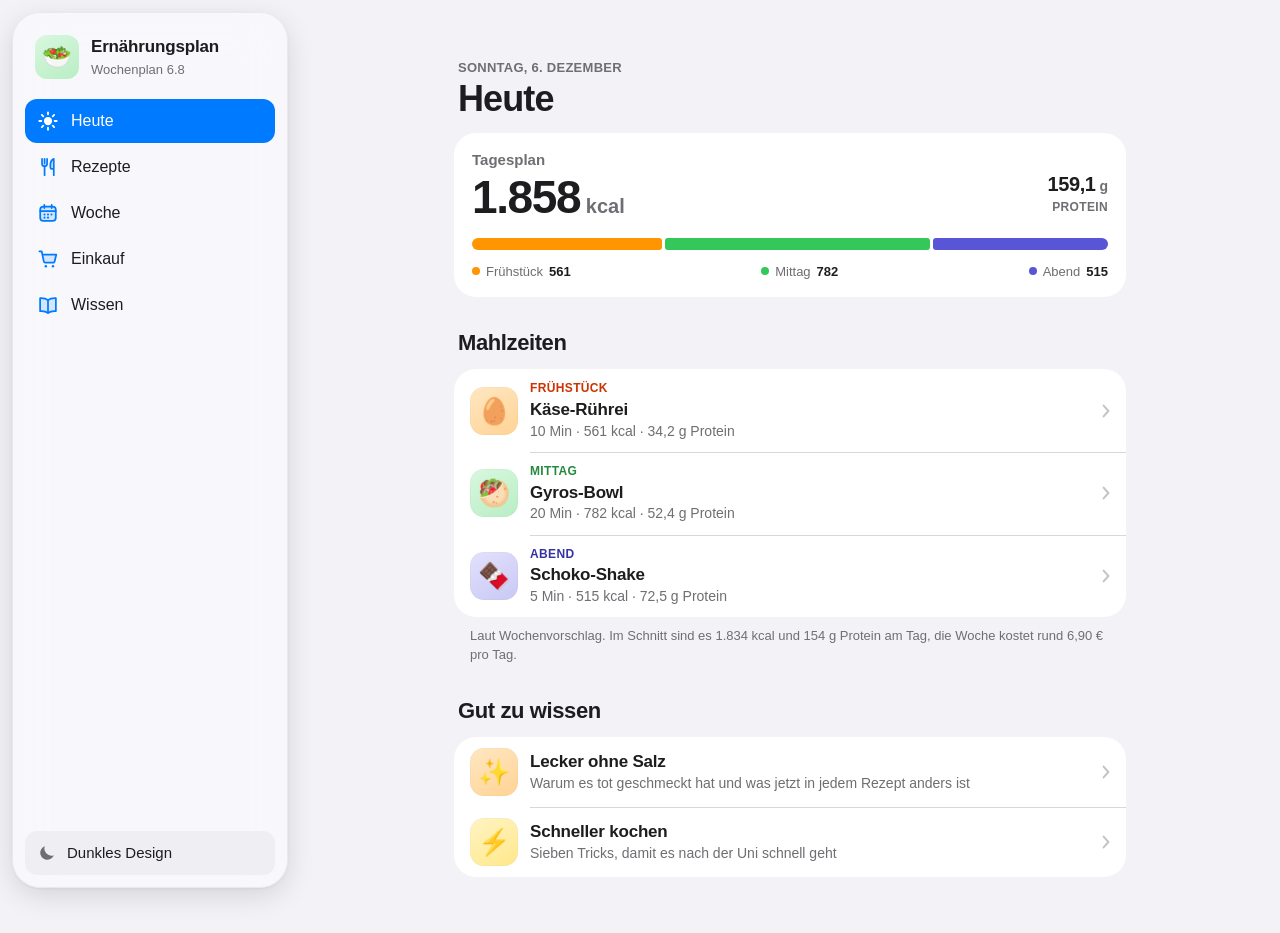
==== commit 248dd5e5: "Wochenplan 6.8: Hähnchen-Linsen-Burrito komplett aus dem Airfryer - Statt Pfanne nur noch Airfryer: " ====
--- a/index.html
+++ b/index.html
@@ -4,7 +4,7 @@
 <meta charset="utf-8">
 <meta name="viewport" content="width=device-width, initial-scale=1, viewport-fit=cover">
 <title>Ernährungsplan</title>
-<meta name="description" content="Wochenplan 6.7 – schnell und lecker ohne Salz, rund 1.831 kcal und 154 g Protein am Tag">
+<meta name="description" content="Wochenplan 6.8 – schnell und lecker ohne Salz, rund 1.834 kcal und 154 g Protein am Tag">
 <meta name="theme-color" content="#f2f2f7">
 <meta name="apple-mobile-web-app-capable" content="yes">
 <meta name="apple-mobile-web-app-status-bar-style" content="default">
@@ -637,7 +637,7 @@
 </head>
 <body>
 <aside class="side" aria-label="Navigation">
-  <div class="side-h"><span class="side-ic" aria-hidden="true">🥗</span><div><b>Ernährungsplan</b><small>Wochenplan 6.7</small></div></div>
+  <div class="side-h"><span class="side-ic" aria-hidden="true">🥗</span><div><b>Ernährungsplan</b><small>Wochenplan 6.8</small></div></div>
   <nav class="side-n"><a class="side-i" href="#heute" data-tab="heute"><svg viewBox="0 0 24 24" aria-hidden="true"><circle cx="12" cy="12" r="4.5" fill="currentColor"/><path d="M12 2.5v2.2M12 19.3v2.2M2.5 12h2.2M19.3 12h2.2M5.3 5.3l1.55 1.55M17.15 17.15l1.55 1.55M5.3 18.7l1.55-1.55M17.15 6.85l1.55-1.55" stroke="currentColor" stroke-width="2" stroke-linecap="round"/></svg><span>Heute</span></a><a class="side-i" href="#rezepte" data-tab="rezepte"><svg viewBox="0 0 24 24" aria-hidden="true" fill="none" stroke="currentColor" stroke-width="1.9" stroke-linecap="round" stroke-linejoin="round"><path d="M5.5 3v5.4a2.75 2.75 0 0 0 5.5 0V3M8.25 3v5.4M8.25 11.2V21"/><path d="M18.3 21V3.2c-2.4.9-3.7 3.5-3.7 7v2.4c0 .9.7 1.5 1.6 1.5h2.1" fill="currentColor" fill-opacity=".18"/></svg><span>Rezepte</span></a><a class="side-i" href="#woche" data-tab="woche"><svg viewBox="0 0 24 24" aria-hidden="true"><rect x="3.5" y="5" width="17" height="15.5" rx="3.4" fill="currentColor" fill-opacity=".14" stroke="currentColor" stroke-width="1.9"/><path d="M3.5 9.9h17M8 3v3.6M16 3v3.6" stroke="currentColor" stroke-width="1.9" stroke-linecap="round"/><g fill="currentColor"><circle cx="8.2" cy="13.6" r="1.15"/><circle cx="12" cy="13.6" r="1.15"/><circle cx="15.8" cy="13.6" r="1.15"/><circle cx="8.2" cy="17.1" r="1.15"/><circle cx="12" cy="17.1" r="1.15"/></g></svg><span>Woche</span></a><a class="side-i" href="#einkauf" data-tab="einkauf"><svg viewBox="0 0 24 24" aria-hidden="true" fill="none" stroke="currentColor" stroke-width="1.9" stroke-linecap="round" stroke-linejoin="round"><path d="M2.6 3.6h2.5l2.3 11a1.7 1.7 0 0 0 1.7 1.4h8.4a1.7 1.7 0 0 0 1.7-1.3L21 7.3H6.1" fill="currentColor" fill-opacity=".14"/><circle cx="9.6" cy="20" r="1.35" fill="currentColor" stroke="none"/><circle cx="17.4" cy="20" r="1.35" fill="currentColor" stroke="none"/></svg><span>Einkauf</span></a><a class="side-i" href="#wissen" data-tab="wissen"><svg viewBox="0 0 24 24" aria-hidden="true" fill="none" stroke="currentColor" stroke-width="1.9" stroke-linejoin="round"><path d="M12 6.6C10.2 5.1 7.6 4.4 3.4 4.6v14.1c4.2-.2 6.8.5 8.6 2 1.8-1.5 4.4-2.2 8.6-2V4.6c-4.2-.2-6.8.5-8.6 2Z" fill="currentColor" fill-opacity=".14"/><path d="M12 6.6v14"/></svg><span>Wissen</span></a></nav>
   <button class="side-theme" type="button" data-theme-toggle><svg class="ico-moon" viewBox="0 0 24 24" aria-hidden="true"><path d="M20.2 14.6A8.4 8.4 0 0 1 9.4 3.8a8.4 8.4 0 1 0 10.8 10.8Z" fill="currentColor"/></svg><svg class="ico-sun" viewBox="0 0 24 24" aria-hidden="true"><circle cx="12" cy="12" r="4.4" fill="currentColor"/><path d="M12 2.6v2.3M12 19.1v2.3M2.6 12h2.3M19.1 12h2.3M5.35 5.35 7 7M17 17l1.65 1.65M5.35 18.65 7 17M17 7l1.65-1.65" stroke="currentColor" stroke-width="2" stroke-linecap="round"/></svg><span class="t-l">Dunkles Design</span><span class="t-d">Helles Design</span></button>
 </aside>
@@ -653,8 +653,8 @@
     <h2 class="gh jsonly">Mahlzeiten</h2>
     <div class="list jsonly" id="todayList"></div>
     <h2 class="gh nojs">Deine Woche</h2>
-    <div class="list nojs"><a class="row wrow" href="#tag-0"><span class="wd">Montag</span><span class="wemo" aria-hidden="true"><i class="t-orange">🥣</i><i class="t-green">🍝</i><i class="t-indigo">🍒</i></span><span class="wv"><b class="num">1.798</b><small class="num">148,3 g</small></span><svg class="chev" viewBox="0 0 8 14" aria-hidden="true"><path d="M1.6 1.6 6.4 7l-4.8 5.4" fill="none" stroke="currentColor" stroke-width="2" stroke-linecap="round" stroke-linejoin="round"/></svg></a><a class="row wrow" href="#tag-1"><span class="wd">Dienstag</span><span class="wemo" aria-hidden="true"><i class="t-orange">🥣</i><i class="t-green">🍝</i><i class="t-indigo">🍌</i></span><span class="wv"><b class="num">1.844</b><small class="num">148,1 g</small></span><svg class="chev" viewBox="0 0 8 14" aria-hidden="true"><path d="M1.6 1.6 6.4 7l-4.8 5.4" fill="none" stroke="currentColor" stroke-width="2" stroke-linecap="round" stroke-linejoin="round"/></svg></a><a class="row wrow" href="#tag-2"><span class="wd">Mittwoch</span><span class="wemo" aria-hidden="true"><i class="t-orange">🫐</i><i class="t-green">🍚</i><i class="t-indigo">🍫</i></span><span class="wv"><b class="num">1.853</b><small class="num">158,0 g</small></span><svg class="chev" viewBox="0 0 8 14" aria-hidden="true"><path d="M1.6 1.6 6.4 7l-4.8 5.4" fill="none" stroke="currentColor" stroke-width="2" stroke-linecap="round" stroke-linejoin="round"/></svg></a><a class="row wrow" href="#tag-3"><span class="wd">Donnerstag</span><span class="wemo" aria-hidden="true"><i class="t-orange">🫙</i><i class="t-green">🧀</i><i class="t-indigo">🍮</i></span><span class="wv"><b class="num">1.828</b><small class="num">161,0 g</small></span><svg class="chev" viewBox="0 0 8 14" aria-hidden="true"><path d="M1.6 1.6 6.4 7l-4.8 5.4" fill="none" stroke="currentColor" stroke-width="2" stroke-linecap="round" stroke-linejoin="round"/></svg></a><a class="row wrow" href="#tag-4"><span class="wd">Freitag</span><span class="wemo" aria-hidden="true"><i class="t-orange">🫙</i><i class="t-green">🌯</i><i class="t-indigo">🍌</i></span><span class="wv"><b class="num">1.801</b><small class="num">153,4 g</small></span><svg class="chev" viewBox="0 0 8 14" aria-hidden="true"><path d="M1.6 1.6 6.4 7l-4.8 5.4" fill="none" stroke="currentColor" stroke-width="2" stroke-linecap="round" stroke-linejoin="round"/></svg></a><a class="row wrow" href="#tag-5"><span class="wd">Samstag</span><span class="wemo" aria-hidden="true"><i class="t-orange">🍳</i><i class="t-green">🍔</i><i class="t-indigo">🍒</i></span><span class="wv"><b class="num">1.832</b><small class="num">151,2 g</small></span><svg class="chev" viewBox="0 0 8 14" aria-hidden="true"><path d="M1.6 1.6 6.4 7l-4.8 5.4" fill="none" stroke="currentColor" stroke-width="2" stroke-linecap="round" stroke-linejoin="round"/></svg></a><a class="row wrow" href="#tag-6"><span class="wd">Sonntag</span><span class="wemo" aria-hidden="true"><i class="t-orange">🥚</i><i class="t-green">🥙</i><i class="t-indigo">🍫</i></span><span class="wv"><b class="num">1.858</b><small class="num">159,1 g</small></span><svg class="chev" viewBox="0 0 8 14" aria-hidden="true"><path d="M1.6 1.6 6.4 7l-4.8 5.4" fill="none" stroke="currentColor" stroke-width="2" stroke-linecap="round" stroke-linejoin="round"/></svg></a></div>
-    <p class="foot">Laut Wochenvorschlag. Im Schnitt sind es 1.831 kcal und 154 g Protein am Tag, die Woche kostet rund 6,90 € pro Tag.</p>
+    <div class="list nojs"><a class="row wrow" href="#tag-0"><span class="wd">Montag</span><span class="wemo" aria-hidden="true"><i class="t-orange">🥣</i><i class="t-green">🍝</i><i class="t-indigo">🍒</i></span><span class="wv"><b class="num">1.798</b><small class="num">148,3 g</small></span><svg class="chev" viewBox="0 0 8 14" aria-hidden="true"><path d="M1.6 1.6 6.4 7l-4.8 5.4" fill="none" stroke="currentColor" stroke-width="2" stroke-linecap="round" stroke-linejoin="round"/></svg></a><a class="row wrow" href="#tag-1"><span class="wd">Dienstag</span><span class="wemo" aria-hidden="true"><i class="t-orange">🥣</i><i class="t-green">🍝</i><i class="t-indigo">🍌</i></span><span class="wv"><b class="num">1.844</b><small class="num">148,1 g</small></span><svg class="chev" viewBox="0 0 8 14" aria-hidden="true"><path d="M1.6 1.6 6.4 7l-4.8 5.4" fill="none" stroke="currentColor" stroke-width="2" stroke-linecap="round" stroke-linejoin="round"/></svg></a><a class="row wrow" href="#tag-2"><span class="wd">Mittwoch</span><span class="wemo" aria-hidden="true"><i class="t-orange">🫐</i><i class="t-green">🍚</i><i class="t-indigo">🍫</i></span><span class="wv"><b class="num">1.853</b><small class="num">158,0 g</small></span><svg class="chev" viewBox="0 0 8 14" aria-hidden="true"><path d="M1.6 1.6 6.4 7l-4.8 5.4" fill="none" stroke="currentColor" stroke-width="2" stroke-linecap="round" stroke-linejoin="round"/></svg></a><a class="row wrow" href="#tag-3"><span class="wd">Donnerstag</span><span class="wemo" aria-hidden="true"><i class="t-orange">🫙</i><i class="t-green">🧀</i><i class="t-indigo">🍮</i></span><span class="wv"><b class="num">1.828</b><small class="num">161,0 g</small></span><svg class="chev" viewBox="0 0 8 14" aria-hidden="true"><path d="M1.6 1.6 6.4 7l-4.8 5.4" fill="none" stroke="currentColor" stroke-width="2" stroke-linecap="round" stroke-linejoin="round"/></svg></a><a class="row wrow" href="#tag-4"><span class="wd">Freitag</span><span class="wemo" aria-hidden="true"><i class="t-orange">🫙</i><i class="t-green">🌯</i><i class="t-indigo">🍌</i></span><span class="wv"><b class="num">1.824</b><small class="num">153,8 g</small></span><svg class="chev" viewBox="0 0 8 14" aria-hidden="true"><path d="M1.6 1.6 6.4 7l-4.8 5.4" fill="none" stroke="currentColor" stroke-width="2" stroke-linecap="round" stroke-linejoin="round"/></svg></a><a class="row wrow" href="#tag-5"><span class="wd">Samstag</span><span class="wemo" aria-hidden="true"><i class="t-orange">🍳</i><i class="t-green">🍔</i><i class="t-indigo">🍒</i></span><span class="wv"><b class="num">1.832</b><small class="num">151,2 g</small></span><svg class="chev" viewBox="0 0 8 14" aria-hidden="true"><path d="M1.6 1.6 6.4 7l-4.8 5.4" fill="none" stroke="currentColor" stroke-width="2" stroke-linecap="round" stroke-linejoin="round"/></svg></a><a class="row wrow" href="#tag-6"><span class="wd">Sonntag</span><span class="wemo" aria-hidden="true"><i class="t-orange">🥚</i><i class="t-green">🥙</i><i class="t-indigo">🍫</i></span><span class="wv"><b class="num">1.858</b><small class="num">159,1 g</small></span><svg class="chev" viewBox="0 0 8 14" aria-hidden="true"><path d="M1.6 1.6 6.4 7l-4.8 5.4" fill="none" stroke="currentColor" stroke-width="2" stroke-linecap="round" stroke-linejoin="round"/></svg></a></div>
+    <p class="foot">Laut Wochenvorschlag. Im Schnitt sind es 1.834 kcal und 154 g Protein am Tag, die Woche kostet rund 6,90 € pro Tag.</p>
     <h2 class="gh">Gut zu wissen</h2>
     <div class="list">
       <a class="row" href="#w/lecker-ohne-salz" ><span class="tile t-orange " aria-hidden="true">✨</span><span class="rtx"><span class="rtt">Lecker ohne Salz</span><span class="rmeta">Warum es tot geschmeckt hat und was jetzt in jedem Rezept anders ist</span></span><svg class="chev" viewBox="0 0 8 14" aria-hidden="true"><path d="M1.6 1.6 6.4 7l-4.8 5.4" fill="none" stroke="currentColor" stroke-width="2" stroke-linecap="round" stroke-linejoin="round"/></svg></a>
@@ -680,10 +680,10 @@
       
     </div>
     <div class="cat" data-cat="mittagessen" hidden>
-      <div class="cat-h"><h2 class="cat-t">Mittagessen</h2><span class="cat-n">7 Rezepte · Ø 760 kcal · 50 g Protein</span></div>
+      <div class="cat-h"><h2 class="cat-t">Mittagessen</h2><span class="cat-n">7 Rezepte · Ø 770 kcal · 50 g Protein</span></div>
       
       <div class="chips" role="group" aria-label="Filter"><button type="button" class="chip on" data-f="all">Alle <span>7</span></button><button type="button" class="chip" data-f="pasta">Nudeln <span>3</span></button><button type="button" class="chip" data-f="rice">Reis <span>2</span></button><button type="button" class="chip" data-f="hand">Burger &amp; Wrap <span>2</span></button></div>
-      <div class="list rlist"><a class="row rrow" href="#r/m-bolognese" data-kind="pasta" data-q="spaghetti bolognese mit parmesan bolognese nudeln mittagessen nudeln (spaghetti oder penne) rinderhackfleisch champignons karotte zwiebel passierte tomaten grana padano tomatenmark knoblauch, frisch balsamico honig oregano chiliflocken pfeffer, frisch gemahlen"><span class="tile t-green " aria-hidden="true">🍝</span><span class="rtx"><span class="rcap c-green">Nudeln</span><span class="rtt">Spaghetti Bolognese mit Parmesan</span><span class="rmeta">25 Min · <span class="num">723 kcal</span> · <span class="num">45,5 g</span> Protein</span></span><svg class="chev" viewBox="0 0 8 14" aria-hidden="true"><path d="M1.6 1.6 6.4 7l-4.8 5.4" fill="none" stroke="currentColor" stroke-width="2" stroke-linecap="round" stroke-linejoin="round"/></svg></a><a class="row rrow" href="#r/m-maccheese" data-kind="pasta" data-q="mac &amp; cheese mit hähnchen und brokkoli mac &amp; cheese nudeln mittagessen nudeln (makkaroni oder penne) hähnchenbrust tk-brokkoli milch 1,5 % gouda, gerieben grana padano speisestärke senf, mittelscharf rapsöl paprikapulver, geräuchert knoblauchgranulat pfeffer, frisch gemahlen"><span class="tile t-green " aria-hidden="true">🧀</span><span class="rtx"><span class="rcap c-green">Nudeln</span><span class="rtt">Mac &amp; Cheese mit Hähnchen und Brokkoli</span><span class="rmeta">20 Min · <span class="num">764 kcal</span> · <span class="num">57,7 g</span> Protein</span></span><svg class="chev" viewBox="0 0 8 14" aria-hidden="true"><path d="M1.6 1.6 6.4 7l-4.8 5.4" fill="none" stroke="currentColor" stroke-width="2" stroke-linecap="round" stroke-linejoin="round"/></svg></a><a class="row rrow" href="#r/m-burrito" data-kind="rice" data-q="burrito-reispfanne mit geschmolzenem käse burrito-reispfanne reis mittagessen reis hähnchenbrust paprika kidneybohnen, abgetropft tk-mais passierte tomaten gouda, gerieben feta skyr natur zwiebel knoblauch, frisch tomatenmark rapsöl kreuzkümmel, gemahlen paprikapulver, geräuchert oregano chiliflocken zitrone tk-kräuter pfeffer, frisch gemahlen"><span class="tile t-green " aria-hidden="true">🍚</span><span class="rtx"><span class="rcap c-green">Reis</span><span class="rtt">Burrito-Reispfanne mit geschmolzenem Käse</span><span class="rmeta">20 Min · <span class="num">886 kcal</span> · <span class="num">50,8 g</span> Protein</span></span><svg class="chev" viewBox="0 0 8 14" aria-hidden="true"><path d="M1.6 1.6 6.4 7l-4.8 5.4" fill="none" stroke="currentColor" stroke-width="2" stroke-linecap="round" stroke-linejoin="round"/></svg></a><a class="row rrow" href="#r/m-gyros-bowl" data-kind="rice" data-q="gyros-reis-bowl mit tzatziki und feta gyros-bowl reis mittagessen reis hähnchenbrust skyr natur gurke cherrytomaten feta zwiebel knoblauch, frisch zitrone rapsöl paprikapulver, edelsüß paprikapulver, geräuchert oregano kreuzkümmel, gemahlen tk-kräuter pfeffer, frisch gemahlen"><span class="tile t-green " aria-hidden="true">🥙</span><span class="rtx"><span class="rcap c-green">Reis</span><span class="rtt">Gyros-Reis-Bowl mit Tzatziki und Feta</span><span class="rmeta">20 Min · <span class="num">782 kcal</span> · <span class="num">52,4 g</span> Protein</span></span><svg class="chev" viewBox="0 0 8 14" aria-hidden="true"><path d="M1.6 1.6 6.4 7l-4.8 5.4" fill="none" stroke="currentColor" stroke-width="2" stroke-linecap="round" stroke-linejoin="round"/></svg></a><a class="row rrow" href="#r/m-cheeseburger" data-kind="hand" data-q="cheeseburger mit airfryer-pommes cheeseburger mit pommes mittagessen rinderhackfleisch vollkornbrötchen gouda, gerieben kartoffeln grana padano cherrytomaten gurke zwiebel skyr natur tomatenmark senf, mittelscharf senf, mittelscharf honig branntweinessig balsamico speisestärke rapsöl paprikapulver, geräuchert knoblauchgranulat pfeffer, frisch gemahlen"><span class="tile t-green " aria-hidden="true">🍔</span><span class="rtx"><span class="rcap c-green">Mit Pommes</span><span class="rtt">Cheeseburger mit Airfryer-Pommes</span><span class="rmeta">30 Min · <span class="num">768 kcal</span> · <span class="num">46,4 g</span> Protein</span></span><svg class="chev" viewBox="0 0 8 14" aria-hidden="true"><path d="M1.6 1.6 6.4 7l-4.8 5.4" fill="none" stroke="currentColor" stroke-width="2" stroke-linecap="round" stroke-linejoin="round"/></svg></a><a class="row rrow" href="#r/m-haehnchen-burrito" data-kind="hand" data-q="knuspriger hähnchen-linsen-burrito mit salsa hähnchen-linsen-burrito wrap mittagessen tortilla-wrap hähnchenbrust rote linsen kidneybohnen, abgetropft paprika passierte tomaten gouda, gerieben feta skyr natur cherrytomaten tk-kräuter zwiebel knoblauch, frisch tomatenmark rapsöl kreuzkümmel, gemahlen paprikapulver, geräuchert oregano chiliflocken backkakao zitrone pfeffer, frisch gemahlen"><span class="tile t-green " aria-hidden="true">🌯</span><span class="rtx"><span class="rcap c-green">Wrap</span><span class="rtt">Knuspriger Hähnchen-Linsen-Burrito mit Salsa</span><span class="rmeta">25 Min · <span class="num">702 kcal</span> · <span class="num">50,8 g</span> Protein</span></span><svg class="chev" viewBox="0 0 8 14" aria-hidden="true"><path d="M1.6 1.6 6.4 7l-4.8 5.4" fill="none" stroke="currentColor" stroke-width="2" stroke-linecap="round" stroke-linejoin="round"/></svg></a><a class="row rrow" href="#r/m-tomaten-pasta" data-kind="pasta" data-q="cremige tomaten-feta-pasta mit hähnchen tomaten-feta-pasta nudeln mittagessen nudeln (penne) hähnchenbrust feta passierte tomaten grana padano zwiebel knoblauch, frisch tomatenmark olivenöl honig oregano chiliflocken tk-kräuter pfeffer, frisch gemahlen"><span class="tile t-green " aria-hidden="true">🍅</span><span class="rtx"><span class="rcap c-green">Nudeln</span><span class="rtt">Cremige Tomaten-Feta-Pasta mit Hähnchen</span><span class="rmeta">20 Min · <span class="num">694 kcal</span> · <span class="num">51,5 g</span> Protein</span></span><svg class="chev" viewBox="0 0 8 14" aria-hidden="true"><path d="M1.6 1.6 6.4 7l-4.8 5.4" fill="none" stroke="currentColor" stroke-width="2" stroke-linecap="round" stroke-linejoin="round"/></svg></a></div>
+      <div class="list rlist"><a class="row rrow" href="#r/m-bolognese" data-kind="pasta" data-q="spaghetti bolognese mit parmesan bolognese nudeln mittagessen nudeln (spaghetti oder penne) rinderhackfleisch champignons karotte zwiebel passierte tomaten grana padano tomatenmark knoblauch, frisch balsamico honig oregano chiliflocken pfeffer, frisch gemahlen"><span class="tile t-green " aria-hidden="true">🍝</span><span class="rtx"><span class="rcap c-green">Nudeln</span><span class="rtt">Spaghetti Bolognese mit Parmesan</span><span class="rmeta">25 Min · <span class="num">723 kcal</span> · <span class="num">45,5 g</span> Protein</span></span><svg class="chev" viewBox="0 0 8 14" aria-hidden="true"><path d="M1.6 1.6 6.4 7l-4.8 5.4" fill="none" stroke="currentColor" stroke-width="2" stroke-linecap="round" stroke-linejoin="round"/></svg></a><a class="row rrow" href="#r/m-maccheese" data-kind="pasta" data-q="mac &amp; cheese mit hähnchen und brokkoli mac &amp; cheese nudeln mittagessen nudeln (makkaroni oder penne) hähnchenbrust tk-brokkoli milch 1,5 % gouda, gerieben grana padano speisestärke senf, mittelscharf rapsöl paprikapulver, geräuchert knoblauchgranulat pfeffer, frisch gemahlen"><span class="tile t-green " aria-hidden="true">🧀</span><span class="rtx"><span class="rcap c-green">Nudeln</span><span class="rtt">Mac &amp; Cheese mit Hähnchen und Brokkoli</span><span class="rmeta">20 Min · <span class="num">764 kcal</span> · <span class="num">57,7 g</span> Protein</span></span><svg class="chev" viewBox="0 0 8 14" aria-hidden="true"><path d="M1.6 1.6 6.4 7l-4.8 5.4" fill="none" stroke="currentColor" stroke-width="2" stroke-linecap="round" stroke-linejoin="round"/></svg></a><a class="row rrow" href="#r/m-burrito" data-kind="rice" data-q="burrito-reispfanne mit geschmolzenem käse burrito-reispfanne reis mittagessen reis hähnchenbrust paprika kidneybohnen, abgetropft tk-mais passierte tomaten gouda, gerieben feta skyr natur zwiebel knoblauch, frisch tomatenmark rapsöl kreuzkümmel, gemahlen paprikapulver, geräuchert oregano chiliflocken zitrone tk-kräuter pfeffer, frisch gemahlen"><span class="tile t-green " aria-hidden="true">🍚</span><span class="rtx"><span class="rcap c-green">Reis</span><span class="rtt">Burrito-Reispfanne mit geschmolzenem Käse</span><span class="rmeta">20 Min · <span class="num">886 kcal</span> · <span class="num">50,8 g</span> Protein</span></span><svg class="chev" viewBox="0 0 8 14" aria-hidden="true"><path d="M1.6 1.6 6.4 7l-4.8 5.4" fill="none" stroke="currentColor" stroke-width="2" stroke-linecap="round" stroke-linejoin="round"/></svg></a><a class="row rrow" href="#r/m-gyros-bowl" data-kind="rice" data-q="gyros-reis-bowl mit tzatziki und feta gyros-bowl reis mittagessen reis hähnchenbrust skyr natur gurke cherrytomaten feta zwiebel knoblauch, frisch zitrone rapsöl paprikapulver, edelsüß paprikapulver, geräuchert oregano kreuzkümmel, gemahlen tk-kräuter pfeffer, frisch gemahlen"><span class="tile t-green " aria-hidden="true">🥙</span><span class="rtx"><span class="rcap c-green">Reis</span><span class="rtt">Gyros-Reis-Bowl mit Tzatziki und Feta</span><span class="rmeta">20 Min · <span class="num">782 kcal</span> · <span class="num">52,4 g</span> Protein</span></span><svg class="chev" viewBox="0 0 8 14" aria-hidden="true"><path d="M1.6 1.6 6.4 7l-4.8 5.4" fill="none" stroke="currentColor" stroke-width="2" stroke-linecap="round" stroke-linejoin="round"/></svg></a><a class="row rrow" href="#r/m-cheeseburger" data-kind="hand" data-q="cheeseburger mit airfryer-pommes cheeseburger mit pommes mittagessen rinderhackfleisch vollkornbrötchen gouda, gerieben kartoffeln grana padano cherrytomaten gurke zwiebel skyr natur tomatenmark senf, mittelscharf senf, mittelscharf honig branntweinessig balsamico speisestärke rapsöl paprikapulver, geräuchert knoblauchgranulat pfeffer, frisch gemahlen"><span class="tile t-green " aria-hidden="true">🍔</span><span class="rtx"><span class="rcap c-green">Mit Pommes</span><span class="rtt">Cheeseburger mit Airfryer-Pommes</span><span class="rmeta">30 Min · <span class="num">768 kcal</span> · <span class="num">46,4 g</span> Protein</span></span><svg class="chev" viewBox="0 0 8 14" aria-hidden="true"><path d="M1.6 1.6 6.4 7l-4.8 5.4" fill="none" stroke="currentColor" stroke-width="2" stroke-linecap="round" stroke-linejoin="round"/></svg></a><a class="row rrow" href="#r/m-haehnchen-burrito" data-kind="hand" data-q="knuspriger hähnchen-linsen-burrito aus dem airfryer hähnchen-linsen-burrito airfryer mittagessen tortilla-wrap hähnchenbrust rote linsen kidneybohnen, abgetropft paprika tk-mais passierte tomaten gouda, gerieben feta skyr natur cherrytomaten tk-kräuter zwiebel knoblauch, frisch tomatenmark rapsöl kreuzkümmel, gemahlen paprikapulver, geräuchert oregano chiliflocken backkakao honig zitrone pfeffer, frisch gemahlen"><span class="tile t-green " aria-hidden="true">🌯</span><span class="rtx"><span class="rcap c-green">Airfryer</span><span class="rtt">Knuspriger Hähnchen-Linsen-Burrito aus dem Airfryer</span><span class="rmeta">25 Min · <span class="num">725 kcal</span> · <span class="num">51,2 g</span> Protein</span></span><svg class="chev" viewBox="0 0 8 14" aria-hidden="true"><path d="M1.6 1.6 6.4 7l-4.8 5.4" fill="none" stroke="currentColor" stroke-width="2" stroke-linecap="round" stroke-linejoin="round"/></svg></a><a class="row rrow" href="#r/m-tomaten-pasta" data-kind="pasta" data-q="cremige tomaten-feta-pasta mit hähnchen tomaten-feta-pasta nudeln mittagessen nudeln (penne) hähnchenbrust feta passierte tomaten grana padano zwiebel knoblauch, frisch tomatenmark olivenöl honig oregano chiliflocken tk-kräuter pfeffer, frisch gemahlen"><span class="tile t-green " aria-hidden="true">🍅</span><span class="rtx"><span class="rcap c-green">Nudeln</span><span class="rtt">Cremige Tomaten-Feta-Pasta mit Hähnchen</span><span class="rmeta">20 Min · <span class="num">694 kcal</span> · <span class="num">51,5 g</span> Protein</span></span><svg class="chev" viewBox="0 0 8 14" aria-hidden="true"><path d="M1.6 1.6 6.4 7l-4.8 5.4" fill="none" stroke="currentColor" stroke-width="2" stroke-linecap="round" stroke-linejoin="round"/></svg></a></div>
       <p class="foot cat-f">Nudeln, Reis, Burger und Burrito: Jedes Gericht hat Käse oder kräftige Röstaromen, damit es ohne Salz schmeckt. Die Tomaten-Feta-Pasta ist der Joker, wenn du ein Mittagessen tauschen willst. Kartoffeln gibt es nur als Pommes aus dem Airfryer, gewogen mit Schale.</p>
       
     </div>
@@ -717,9 +717,9 @@
     <div class="card sum jsonly" id="daySum"></div>
     <div class="list jsonly" id="dayList"></div>
     <h2 class="gh jsonly">Alle Tage</h2>
-    <div class="list jsonly" id="weekList"><button type="button" class="row wrow" data-day="0"><span class="wd">Montag</span><span class="wemo" aria-hidden="true"><i class="t-orange">🥣</i><i class="t-green">🍝</i><i class="t-indigo">🍒</i></span><span class="wv"><b class="num">1.798</b><small class="num">148,3 g</small></span><svg class="chev" viewBox="0 0 8 14" aria-hidden="true"><path d="M1.6 1.6 6.4 7l-4.8 5.4" fill="none" stroke="currentColor" stroke-width="2" stroke-linecap="round" stroke-linejoin="round"/></svg></button><button type="button" class="row wrow" data-day="1"><span class="wd">Dienstag</span><span class="wemo" aria-hidden="true"><i class="t-orange">🥣</i><i class="t-green">🍝</i><i class="t-indigo">🍌</i></span><span class="wv"><b class="num">1.844</b><small class="num">148,1 g</small></span><svg class="chev" viewBox="0 0 8 14" aria-hidden="true"><path d="M1.6 1.6 6.4 7l-4.8 5.4" fill="none" stroke="currentColor" stroke-width="2" stroke-linecap="round" stroke-linejoin="round"/></svg></button><button type="button" class="row wrow" data-day="2"><span class="wd">Mittwoch</span><span class="wemo" aria-hidden="true"><i class="t-orange">🫐</i><i class="t-green">🍚</i><i class="t-indigo">🍫</i></span><span class="wv"><b class="num">1.853</b><small class="num">158,0 g</small></span><svg class="chev" viewBox="0 0 8 14" aria-hidden="true"><path d="M1.6 1.6 6.4 7l-4.8 5.4" fill="none" stroke="currentColor" stroke-width="2" stroke-linecap="round" stroke-linejoin="round"/></svg></button><button type="button" class="row wrow" data-day="3"><span class="wd">Donnerstag</span><span class="wemo" aria-hidden="true"><i class="t-orange">🫙</i><i class="t-green">🧀</i><i class="t-indigo">🍮</i></span><span class="wv"><b class="num">1.828</b><small class="num">161,0 g</small></span><svg class="chev" viewBox="0 0 8 14" aria-hidden="true"><path d="M1.6 1.6 6.4 7l-4.8 5.4" fill="none" stroke="currentColor" stroke-width="2" stroke-linecap="round" stroke-linejoin="round"/></svg></button><button type="button" class="row wrow" data-day="4"><span class="wd">Freitag</span><span class="wemo" aria-hidden="true"><i class="t-orange">🫙</i><i class="t-green">🌯</i><i class="t-indigo">🍌</i></span><span class="wv"><b class="num">1.801</b><small class="num">153,4 g</small></span><svg class="chev" viewBox="0 0 8 14" aria-hidden="true"><path d="M1.6 1.6 6.4 7l-4.8 5.4" fill="none" stroke="currentColor" stroke-width="2" stroke-linecap="round" stroke-linejoin="round"/></svg></button><button type="button" class="row wrow" data-day="5"><span class="wd">Samstag</span><span class="wemo" aria-hidden="true"><i class="t-orange">🍳</i><i class="t-green">🍔</i><i class="t-indigo">🍒</i></span><span class="wv"><b class="num">1.832</b><small class="num">151,2 g</small></span><svg class="chev" viewBox="0 0 8 14" aria-hidden="true"><path d="M1.6 1.6 6.4 7l-4.8 5.4" fill="none" stroke="currentColor" stroke-width="2" stroke-linecap="round" stroke-linejoin="round"/></svg></button><button type="button" class="row wrow" data-day="6"><span class="wd">Sonntag</span><span class="wemo" aria-hidden="true"><i class="t-orange">🥚</i><i class="t-green">🥙</i><i class="t-indigo">🍫</i></span><span class="wv"><b class="num">1.858</b><small class="num">159,1 g</small></span><svg class="chev" viewBox="0 0 8 14" aria-hidden="true"><path d="M1.6 1.6 6.4 7l-4.8 5.4" fill="none" stroke="currentColor" stroke-width="2" stroke-linecap="round" stroke-linejoin="round"/></svg></button></div>
-    <div class="nojs"><div class="dayblock" id="tag-0"><div class="card sum"><div class="sum-top"><div><div class="sum-l">Montag</div><div class="sum-k num">1.798<small> kcal</small></div></div><div class="sum-side"><div><b class="num">148,3<span class="u"> g</span></b><small>Protein</small></div></div></div><div class="bar" role="img" aria-label="Kalorien: Frühstück 563 kcal, Mittag 723 kcal, Abend 512 kcal"><i class="b-orange" style="flex:563"></i><i class="b-green" style="flex:723"></i><i class="b-indigo" style="flex:512"></i></div><div class="legend"><span><i class="dot b-orange"></i>Frühstück <b class="num">563</b></span><span><i class="dot b-green"></i>Mittag <b class="num">723</b></span><span><i class="dot b-indigo"></i>Abend <b class="num">512</b></span></div></div><div class="list"><a class="row" href="#r/f-porridge"><span class="tile t-orange" aria-hidden="true">🥣</span><span class="rtx"><span class="rcap c-orange">Frühstück</span><span class="rtt">Porridge</span><span class="rmeta">10 Min · <span class="num">563 kcal</span> · <span class="num">31,2 g</span> Protein</span></span><svg class="chev" viewBox="0 0 8 14" aria-hidden="true"><path d="M1.6 1.6 6.4 7l-4.8 5.4" fill="none" stroke="currentColor" stroke-width="2" stroke-linecap="round" stroke-linejoin="round"/></svg></a><a class="row" href="#r/m-bolognese"><span class="tile t-green" aria-hidden="true">🍝</span><span class="rtx"><span class="rcap c-green">Mittag</span><span class="rtt">Bolognese</span><span class="rmeta">25 Min · <span class="num">723 kcal</span> · <span class="num">45,5 g</span> Protein</span></span><svg class="chev" viewBox="0 0 8 14" aria-hidden="true"><path d="M1.6 1.6 6.4 7l-4.8 5.4" fill="none" stroke="currentColor" stroke-width="2" stroke-linecap="round" stroke-linejoin="round"/></svg></a><a class="row" href="#r/a-beeren-shake"><span class="tile t-indigo" aria-hidden="true">🍒</span><span class="rtx"><span class="rcap c-indigo">Abend</span><span class="rtt">Beeren-Shake</span><span class="rmeta">5 Min · <span class="num">512 kcal</span> · <span class="num">71,6 g</span> Protein</span></span><svg class="chev" viewBox="0 0 8 14" aria-hidden="true"><path d="M1.6 1.6 6.4 7l-4.8 5.4" fill="none" stroke="currentColor" stroke-width="2" stroke-linecap="round" stroke-linejoin="round"/></svg></a></div></div><div class="dayblock" id="tag-1"><div class="card sum"><div class="sum-top"><div><div class="sum-l">Dienstag</div><div class="sum-k num">1.844<small> kcal</small></div></div><div class="sum-side"><div><b class="num">148,1<span class="u"> g</span></b><small>Protein</small></div></div></div><div class="bar" role="img" aria-label="Kalorien: Frühstück 563 kcal, Mittag 723 kcal, Abend 558 kcal"><i class="b-orange" style="flex:563"></i><i class="b-green" style="flex:723"></i><i class="b-indigo" style="flex:558"></i></div><div class="legend"><span><i class="dot b-orange"></i>Frühstück <b class="num">563</b></span><span><i class="dot b-green"></i>Mittag <b class="num">723</b></span><span><i class="dot b-indigo"></i>Abend <b class="num">558</b></span></div></div><div class="list"><a class="row" href="#r/f-porridge"><span class="tile t-orange" aria-hidden="true">🥣</span><span class="rtx"><span class="rcap c-orange">Frühstück</span><span class="rtt">Porridge</span><span class="rmeta">10 Min · <span class="num">563 kcal</span> · <span class="num">31,2 g</span> Protein</span></span><svg class="chev" viewBox="0 0 8 14" aria-hidden="true"><path d="M1.6 1.6 6.4 7l-4.8 5.4" fill="none" stroke="currentColor" stroke-width="2" stroke-linecap="round" stroke-linejoin="round"/></svg></a><a class="row" href="#r/m-bolognese"><span class="tile t-green" aria-hidden="true">🍝</span><span class="rtx"><span class="rcap c-green">Mittag</span><span class="rtt">Bolognese</span><span class="rmeta">25 Min · <span class="num">723 kcal</span> · <span class="num">45,5 g</span> Protein</span></span><svg class="chev" viewBox="0 0 8 14" aria-hidden="true"><path d="M1.6 1.6 6.4 7l-4.8 5.4" fill="none" stroke="currentColor" stroke-width="2" stroke-linecap="round" stroke-linejoin="round"/></svg></a><a class="row" href="#r/a-bananen-shake"><span class="tile t-indigo" aria-hidden="true">🍌</span><span class="rtx"><span class="rcap c-indigo">Abend</span><span class="rtt">Bananen-Shake</span><span class="rmeta">5 Min · <span class="num">558 kcal</span> · <span class="num">71,4 g</span> Protein</span></span><svg class="chev" viewBox="0 0 8 14" aria-hidden="true"><path d="M1.6 1.6 6.4 7l-4.8 5.4" fill="none" stroke="currentColor" stroke-width="2" stroke-linecap="round" stroke-linejoin="round"/></svg></a></div></div><div class="dayblock" id="tag-2"><div class="card sum"><div class="sum-top"><div><div class="sum-l">Mittwoch</div><div class="sum-k num">1.853<small> kcal</small></div></div><div class="sum-side"><div><b class="num">158,0<span class="u"> g</span></b><small>Protein</small></div></div></div><div class="bar" role="img" aria-label="Kalorien: Frühstück 452 kcal, Mittag 886 kcal, Abend 515 kcal"><i class="b-orange" style="flex:452"></i><i class="b-green" style="flex:886"></i><i class="b-indigo" style="flex:515"></i></div><div class="legend"><span><i class="dot b-orange"></i>Frühstück <b class="num">452</b></span><span><i class="dot b-green"></i>Mittag <b class="num">886</b></span><span><i class="dot b-indigo"></i>Abend <b class="num">515</b></span></div></div><div class="list"><a class="row" href="#r/f-skyrbowl"><span class="tile t-orange" aria-hidden="true">🫐</span><span class="rtx"><span class="rcap c-orange">Frühstück</span><span class="rtt">Skyr-Bowl</span><span class="rmeta">5 Min · <span class="num">452 kcal</span> · <span class="num">34,7 g</span> Protein</span></span><svg class="chev" viewBox="0 0 8 14" aria-hidden="true"><path d="M1.6 1.6 6.4 7l-4.8 5.4" fill="none" stroke="currentColor" stroke-width="2" stroke-linecap="round" stroke-linejoin="round"/></svg></a><a class="row" href="#r/m-burrito"><span class="tile t-green" aria-hidden="true">🍚</span><span class="rtx"><span class="rcap c-green">Mittag</span><span class="rtt">Burrito-Reispfanne</span><span class="rmeta">20 Min · <span class="num">886 kcal</span> · <span class="num">50,8 g</span> Protein</span></span><svg class="chev" viewBox="0 0 8 14" aria-hidden="true"><path d="M1.6 1.6 6.4 7l-4.8 5.4" fill="none" stroke="currentColor" stroke-width="2" stroke-linecap="round" stroke-linejoin="round"/></svg></a><a class="row" href="#r/a-schoko-shake"><span class="tile t-indigo" aria-hidden="true">🍫</span><span class="rtx"><span class="rcap c-indigo">Abend</span><span class="rtt">Schoko-Shake</span><span class="rmeta">5 Min · <span class="num">515 kcal</span> · <span class="num">72,5 g</span> Protein</span></span><svg class="chev" viewBox="0 0 8 14" aria-hidden="true"><path d="M1.6 1.6 6.4 7l-4.8 5.4" fill="none" stroke="currentColor" stroke-width="2" stroke-linecap="round" stroke-linejoin="round"/></svg></a></div></div><div class="dayblock" id="tag-3"><div class="card sum"><div class="sum-top"><div><div class="sum-l">Donnerstag</div><div class="sum-k num">1.828<small> kcal</small></div></div><div class="sum-side"><div><b class="num">161,0<span class="u"> g</span></b><small>Protein</small></div></div></div><div class="bar" role="img" aria-label="Kalorien: Frühstück 541 kcal, Mittag 764 kcal, Abend 523 kcal"><i class="b-orange" style="flex:541"></i><i class="b-green" style="flex:764"></i><i class="b-indigo" style="flex:523"></i></div><div class="legend"><span><i class="dot b-orange"></i>Frühstück <b class="num">541</b></span><span><i class="dot b-green"></i>Mittag <b class="num">764</b></span><span><i class="dot b-indigo"></i>Abend <b class="num">523</b></span></div></div><div class="list"><a class="row" href="#r/f-oats"><span class="tile t-orange" aria-hidden="true">🫙</span><span class="rtx"><span class="rcap c-orange">Frühstück</span><span class="rtt">Overnight Oats</span><span class="rmeta">5 Min · <span class="num">541 kcal</span> · <span class="num">31,2 g</span> Protein</span></span><svg class="chev" viewBox="0 0 8 14" aria-hidden="true"><path d="M1.6 1.6 6.4 7l-4.8 5.4" fill="none" stroke="currentColor" stroke-width="2" stroke-linecap="round" stroke-linejoin="round"/></svg></a><a class="row" href="#r/m-maccheese"><span class="tile t-green" aria-hidden="true">🧀</span><span class="rtx"><span class="rcap c-green">Mittag</span><span class="rtt">Mac &amp; Cheese</span><span class="rmeta">20 Min · <span class="num">764 kcal</span> · <span class="num">57,7 g</span> Protein</span></span><svg class="chev" viewBox="0 0 8 14" aria-hidden="true"><path d="M1.6 1.6 6.4 7l-4.8 5.4" fill="none" stroke="currentColor" stroke-width="2" stroke-linecap="round" stroke-linejoin="round"/></svg></a><a class="row" href="#r/a-vanille-shake"><span class="tile t-indigo" aria-hidden="true">🍮</span><span class="rtx"><span class="rcap c-indigo">Abend</span><span class="rtt">Vanille-Shake</span><span class="rmeta">5 Min · <span class="num">523 kcal</span> · <span class="num">72,1 g</span> Protein</span></span><svg class="chev" viewBox="0 0 8 14" aria-hidden="true"><path d="M1.6 1.6 6.4 7l-4.8 5.4" fill="none" stroke="currentColor" stroke-width="2" stroke-linecap="round" stroke-linejoin="round"/></svg></a></div></div><div class="dayblock" id="tag-4"><div class="card sum"><div class="sum-top"><div><div class="sum-l">Freitag</div><div class="sum-k num">1.801<small> kcal</small></div></div><div class="sum-side"><div><b class="num">153,4<span class="u"> g</span></b><small>Protein</small></div></div></div><div class="bar" role="img" aria-label="Kalorien: Frühstück 541 kcal, Mittag 702 kcal, Abend 558 kcal"><i class="b-orange" style="flex:541"></i><i class="b-green" style="flex:702"></i><i class="b-indigo" style="flex:558"></i></div><div class="legend"><span><i class="dot b-orange"></i>Frühstück <b class="num">541</b></span><span><i class="dot b-green"></i>Mittag <b class="num">702</b></span><span><i class="dot b-indigo"></i>Abend <b class="num">558</b></span></div></div><div class="list"><a class="row" href="#r/f-oats"><span class="tile t-orange" aria-hidden="true">🫙</span><span class="rtx"><span class="rcap c-orange">Frühstück</span><span class="rtt">Overnight Oats</span><span class="rmeta">5 Min · <span class="num">541 kcal</span> · <span class="num">31,2 g</span> Protein</span></span><svg class="chev" viewBox="0 0 8 14" aria-hidden="true"><path d="M1.6 1.6 6.4 7l-4.8 5.4" fill="none" stroke="currentColor" stroke-width="2" stroke-linecap="round" stroke-linejoin="round"/></svg></a><a class="row" href="#r/m-haehnchen-burrito"><span class="tile t-green" aria-hidden="true">🌯</span><span class="rtx"><span class="rcap c-green">Mittag</span><span class="rtt">Hähnchen-Linsen-Burrito</span><span class="rmeta">25 Min · <span class="num">702 kcal</span> · <span class="num">50,8 g</span> Protein</span></span><svg class="chev" viewBox="0 0 8 14" aria-hidden="true"><path d="M1.6 1.6 6.4 7l-4.8 5.4" fill="none" stroke="currentColor" stroke-width="2" stroke-linecap="round" stroke-linejoin="round"/></svg></a><a class="row" href="#r/a-bananen-shake"><span class="tile t-indigo" aria-hidden="true">🍌</span><span class="rtx"><span class="rcap c-indigo">Abend</span><span class="rtt">Bananen-Shake</span><span class="rmeta">5 Min · <span class="num">558 kcal</span> · <span class="num">71,4 g</span> Protein</span></span><svg class="chev" viewBox="0 0 8 14" aria-hidden="true"><path d="M1.6 1.6 6.4 7l-4.8 5.4" fill="none" stroke="currentColor" stroke-width="2" stroke-linecap="round" stroke-linejoin="round"/></svg></a></div></div><div class="dayblock" id="tag-5"><div class="card sum"><div class="sum-top"><div><div class="sum-l">Samstag</div><div class="sum-k num">1.832<small> kcal</small></div></div><div class="sum-side"><div><b class="num">151,2<span class="u"> g</span></b><small>Protein</small></div></div></div><div class="bar" role="img" aria-label="Kalorien: Frühstück 552 kcal, Mittag 768 kcal, Abend 512 kcal"><i class="b-orange" style="flex:552"></i><i class="b-green" style="flex:768"></i><i class="b-indigo" style="flex:512"></i></div><div class="legend"><span><i class="dot b-orange"></i>Frühstück <b class="num">552</b></span><span><i class="dot b-green"></i>Mittag <b class="num">768</b></span><span><i class="dot b-indigo"></i>Abend <b class="num">512</b></span></div></div><div class="list"><a class="row" href="#r/f-spiegelei"><span class="tile t-orange" aria-hidden="true">🍳</span><span class="rtx"><span class="rcap c-orange">Frühstück</span><span class="rtt">Parmesan-Spiegelei</span><span class="rmeta">10 Min · <span class="num">552 kcal</span> · <span class="num">33,2 g</span> Protein</span></span><svg class="chev" viewBox="0 0 8 14" aria-hidden="true"><path d="M1.6 1.6 6.4 7l-4.8 5.4" fill="none" stroke="currentColor" stroke-width="2" stroke-linecap="round" stroke-linejoin="round"/></svg></a><a class="row" href="#r/m-cheeseburger"><span class="tile t-green" aria-hidden="true">🍔</span><span class="rtx"><span class="rcap c-green">Mittag</span><span class="rtt">Cheeseburger</span><span class="rmeta">30 Min · <span class="num">768 kcal</span> · <span class="num">46,4 g</span> Protein</span></span><svg class="chev" viewBox="0 0 8 14" aria-hidden="true"><path d="M1.6 1.6 6.4 7l-4.8 5.4" fill="none" stroke="currentColor" stroke-width="2" stroke-linecap="round" stroke-linejoin="round"/></svg></a><a class="row" href="#r/a-beeren-shake"><span class="tile t-indigo" aria-hidden="true">🍒</span><span class="rtx"><span class="rcap c-indigo">Abend</span><span class="rtt">Beeren-Shake</span><span class="rmeta">5 Min · <span class="num">512 kcal</span> · <span class="num">71,6 g</span> Protein</span></span><svg class="chev" viewBox="0 0 8 14" aria-hidden="true"><path d="M1.6 1.6 6.4 7l-4.8 5.4" fill="none" stroke="currentColor" stroke-width="2" stroke-linecap="round" stroke-linejoin="round"/></svg></a></div></div><div class="dayblock" id="tag-6"><div class="card sum"><div class="sum-top"><div><div class="sum-l">Sonntag</div><div class="sum-k num">1.858<small> kcal</small></div></div><div class="sum-side"><div><b class="num">159,1<span class="u"> g</span></b><small>Protein</small></div></div></div><div class="bar" role="img" aria-label="Kalorien: Frühstück 561 kcal, Mittag 782 kcal, Abend 515 kcal"><i class="b-orange" style="flex:561"></i><i class="b-green" style="flex:782"></i><i class="b-indigo" style="flex:515"></i></div><div class="legend"><span><i class="dot b-orange"></i>Frühstück <b class="num">561</b></span><span><i class="dot b-green"></i>Mittag <b class="num">782</b></span><span><i class="dot b-indigo"></i>Abend <b class="num">515</b></span></div></div><div class="list"><a class="row" href="#r/f-ruehrei"><span class="tile t-orange" aria-hidden="true">🥚</span><span class="rtx"><span class="rcap c-orange">Frühstück</span><span class="rtt">Käse-Rührei</span><span class="rmeta">10 Min · <span class="num">561 kcal</span> · <span class="num">34,2 g</span> Protein</span></span><svg class="chev" viewBox="0 0 8 14" aria-hidden="true"><path d="M1.6 1.6 6.4 7l-4.8 5.4" fill="none" stroke="currentColor" stroke-width="2" stroke-linecap="round" stroke-linejoin="round"/></svg></a><a class="row" href="#r/m-gyros-bowl"><span class="tile t-green" aria-hidden="true">🥙</span><span class="rtx"><span class="rcap c-green">Mittag</span><span class="rtt">Gyros-Bowl</span><span class="rmeta">20 Min · <span class="num">782 kcal</span> · <span class="num">52,4 g</span> Protein</span></span><svg class="chev" viewBox="0 0 8 14" aria-hidden="true"><path d="M1.6 1.6 6.4 7l-4.8 5.4" fill="none" stroke="currentColor" stroke-width="2" stroke-linecap="round" stroke-linejoin="round"/></svg></a><a class="row" href="#r/a-schoko-shake"><span class="tile t-indigo" aria-hidden="true">🍫</span><span class="rtx"><span class="rcap c-indigo">Abend</span><span class="rtt">Schoko-Shake</span><span class="rmeta">5 Min · <span class="num">515 kcal</span> · <span class="num">72,5 g</span> Protein</span></span><svg class="chev" viewBox="0 0 8 14" aria-hidden="true"><path d="M1.6 1.6 6.4 7l-4.8 5.4" fill="none" stroke="currentColor" stroke-width="2" stroke-linecap="round" stroke-linejoin="round"/></svg></a></div></div></div>
-    <p class="foot">Jeder Tag liegt zwischen 1.798 und 1.858 kcal und zwischen 148 und 161 g Protein, im Schnitt 1.831 kcal und 154 g. Die Tomaten-Feta-Pasta ist der Joker, wenn du ein Mittagessen tauschen willst. <strong>Zeitspar-Kombis:</strong> Die Bolognese am Montag doppelt kochen, dann ist der Dienstag in 10 Minuten erledigt. Montag und Dienstag gibt es warmes Porridge, die Overnight Oats für Donnerstag und Freitag setzt du am Mittwochabend an. Für den Beeren-Shake am Montag und Samstag stellst du die Beeren morgens zum Auftauen in den Kühlschrank. Was von Champignons, Feta, Gouda, Brot und Bohnen übrig bleibt, frierst du ein. Bei jedem Eintrag der Einkaufsliste steht, wie lange er reicht. <strong>Wichtig:</strong> Hähnchen und Hack gleich nach dem Einkauf in Portionen einfrieren, was du nicht in den nächsten 1 bis 2 Tagen brauchst, und am Vorabend zum Auftauen in den Kühlschrank legen.</p>
+    <div class="list jsonly" id="weekList"><button type="button" class="row wrow" data-day="0"><span class="wd">Montag</span><span class="wemo" aria-hidden="true"><i class="t-orange">🥣</i><i class="t-green">🍝</i><i class="t-indigo">🍒</i></span><span class="wv"><b class="num">1.798</b><small class="num">148,3 g</small></span><svg class="chev" viewBox="0 0 8 14" aria-hidden="true"><path d="M1.6 1.6 6.4 7l-4.8 5.4" fill="none" stroke="currentColor" stroke-width="2" stroke-linecap="round" stroke-linejoin="round"/></svg></button><button type="button" class="row wrow" data-day="1"><span class="wd">Dienstag</span><span class="wemo" aria-hidden="true"><i class="t-orange">🥣</i><i class="t-green">🍝</i><i class="t-indigo">🍌</i></span><span class="wv"><b class="num">1.844</b><small class="num">148,1 g</small></span><svg class="chev" viewBox="0 0 8 14" aria-hidden="true"><path d="M1.6 1.6 6.4 7l-4.8 5.4" fill="none" stroke="currentColor" stroke-width="2" stroke-linecap="round" stroke-linejoin="round"/></svg></button><button type="button" class="row wrow" data-day="2"><span class="wd">Mittwoch</span><span class="wemo" aria-hidden="true"><i class="t-orange">🫐</i><i class="t-green">🍚</i><i class="t-indigo">🍫</i></span><span class="wv"><b class="num">1.853</b><small class="num">158,0 g</small></span><svg class="chev" viewBox="0 0 8 14" aria-hidden="true"><path d="M1.6 1.6 6.4 7l-4.8 5.4" fill="none" stroke="currentColor" stroke-width="2" stroke-linecap="round" stroke-linejoin="round"/></svg></button><button type="button" class="row wrow" data-day="3"><span class="wd">Donnerstag</span><span class="wemo" aria-hidden="true"><i class="t-orange">🫙</i><i class="t-green">🧀</i><i class="t-indigo">🍮</i></span><span class="wv"><b class="num">1.828</b><small class="num">161,0 g</small></span><svg class="chev" viewBox="0 0 8 14" aria-hidden="true"><path d="M1.6 1.6 6.4 7l-4.8 5.4" fill="none" stroke="currentColor" stroke-width="2" stroke-linecap="round" stroke-linejoin="round"/></svg></button><button type="button" class="row wrow" data-day="4"><span class="wd">Freitag</span><span class="wemo" aria-hidden="true"><i class="t-orange">🫙</i><i class="t-green">🌯</i><i class="t-indigo">🍌</i></span><span class="wv"><b class="num">1.824</b><small class="num">153,8 g</small></span><svg class="chev" viewBox="0 0 8 14" aria-hidden="true"><path d="M1.6 1.6 6.4 7l-4.8 5.4" fill="none" stroke="currentColor" stroke-width="2" stroke-linecap="round" stroke-linejoin="round"/></svg></button><button type="button" class="row wrow" data-day="5"><span class="wd">Samstag</span><span class="wemo" aria-hidden="true"><i class="t-orange">🍳</i><i class="t-green">🍔</i><i class="t-indigo">🍒</i></span><span class="wv"><b class="num">1.832</b><small class="num">151,2 g</small></span><svg class="chev" viewBox="0 0 8 14" aria-hidden="true"><path d="M1.6 1.6 6.4 7l-4.8 5.4" fill="none" stroke="currentColor" stroke-width="2" stroke-linecap="round" stroke-linejoin="round"/></svg></button><button type="button" class="row wrow" data-day="6"><span class="wd">Sonntag</span><span class="wemo" aria-hidden="true"><i class="t-orange">🥚</i><i class="t-green">🥙</i><i class="t-indigo">🍫</i></span><span class="wv"><b class="num">1.858</b><small class="num">159,1 g</small></span><svg class="chev" viewBox="0 0 8 14" aria-hidden="true"><path d="M1.6 1.6 6.4 7l-4.8 5.4" fill="none" stroke="currentColor" stroke-width="2" stroke-linecap="round" stroke-linejoin="round"/></svg></button></div>
+    <div class="nojs"><div class="dayblock" id="tag-0"><div class="card sum"><div class="sum-top"><div><div class="sum-l">Montag</div><div class="sum-k num">1.798<small> kcal</small></div></div><div class="sum-side"><div><b class="num">148,3<span class="u"> g</span></b><small>Protein</small></div></div></div><div class="bar" role="img" aria-label="Kalorien: Frühstück 563 kcal, Mittag 723 kcal, Abend 512 kcal"><i class="b-orange" style="flex:563"></i><i class="b-green" style="flex:723"></i><i class="b-indigo" style="flex:512"></i></div><div class="legend"><span><i class="dot b-orange"></i>Frühstück <b class="num">563</b></span><span><i class="dot b-green"></i>Mittag <b class="num">723</b></span><span><i class="dot b-indigo"></i>Abend <b class="num">512</b></span></div></div><div class="list"><a class="row" href="#r/f-porridge"><span class="tile t-orange" aria-hidden="true">🥣</span><span class="rtx"><span class="rcap c-orange">Frühstück</span><span class="rtt">Porridge</span><span class="rmeta">10 Min · <span class="num">563 kcal</span> · <span class="num">31,2 g</span> Protein</span></span><svg class="chev" viewBox="0 0 8 14" aria-hidden="true"><path d="M1.6 1.6 6.4 7l-4.8 5.4" fill="none" stroke="currentColor" stroke-width="2" stroke-linecap="round" stroke-linejoin="round"/></svg></a><a class="row" href="#r/m-bolognese"><span class="tile t-green" aria-hidden="true">🍝</span><span class="rtx"><span class="rcap c-green">Mittag</span><span class="rtt">Bolognese</span><span class="rmeta">25 Min · <span class="num">723 kcal</span> · <span class="num">45,5 g</span> Protein</span></span><svg class="chev" viewBox="0 0 8 14" aria-hidden="true"><path d="M1.6 1.6 6.4 7l-4.8 5.4" fill="none" stroke="currentColor" stroke-width="2" stroke-linecap="round" stroke-linejoin="round"/></svg></a><a class="row" href="#r/a-beeren-shake"><span class="tile t-indigo" aria-hidden="true">🍒</span><span class="rtx"><span class="rcap c-indigo">Abend</span><span class="rtt">Beeren-Shake</span><span class="rmeta">5 Min · <span class="num">512 kcal</span> · <span class="num">71,6 g</span> Protein</span></span><svg class="chev" viewBox="0 0 8 14" aria-hidden="true"><path d="M1.6 1.6 6.4 7l-4.8 5.4" fill="none" stroke="currentColor" stroke-width="2" stroke-linecap="round" stroke-linejoin="round"/></svg></a></div></div><div class="dayblock" id="tag-1"><div class="card sum"><div class="sum-top"><div><div class="sum-l">Dienstag</div><div class="sum-k num">1.844<small> kcal</small></div></div><div class="sum-side"><div><b class="num">148,1<span class="u"> g</span></b><small>Protein</small></div></div></div><div class="bar" role="img" aria-label="Kalorien: Frühstück 563 kcal, Mittag 723 kcal, Abend 558 kcal"><i class="b-orange" style="flex:563"></i><i class="b-green" style="flex:723"></i><i class="b-indigo" style="flex:558"></i></div><div class="legend"><span><i class="dot b-orange"></i>Frühstück <b class="num">563</b></span><span><i class="dot b-green"></i>Mittag <b class="num">723</b></span><span><i class="dot b-indigo"></i>Abend <b class="num">558</b></span></div></div><div class="list"><a class="row" href="#r/f-porridge"><span class="tile t-orange" aria-hidden="true">🥣</span><span class="rtx"><span class="rcap c-orange">Frühstück</span><span class="rtt">Porridge</span><span class="rmeta">10 Min · <span class="num">563 kcal</span> · <span class="num">31,2 g</span> Protein</span></span><svg class="chev" viewBox="0 0 8 14" aria-hidden="true"><path d="M1.6 1.6 6.4 7l-4.8 5.4" fill="none" stroke="currentColor" stroke-width="2" stroke-linecap="round" stroke-linejoin="round"/></svg></a><a class="row" href="#r/m-bolognese"><span class="tile t-green" aria-hidden="true">🍝</span><span class="rtx"><span class="rcap c-green">Mittag</span><span class="rtt">Bolognese</span><span class="rmeta">25 Min · <span class="num">723 kcal</span> · <span class="num">45,5 g</span> Protein</span></span><svg class="chev" viewBox="0 0 8 14" aria-hidden="true"><path d="M1.6 1.6 6.4 7l-4.8 5.4" fill="none" stroke="currentColor" stroke-width="2" stroke-linecap="round" stroke-linejoin="round"/></svg></a><a class="row" href="#r/a-bananen-shake"><span class="tile t-indigo" aria-hidden="true">🍌</span><span class="rtx"><span class="rcap c-indigo">Abend</span><span class="rtt">Bananen-Shake</span><span class="rmeta">5 Min · <span class="num">558 kcal</span> · <span class="num">71,4 g</span> Protein</span></span><svg class="chev" viewBox="0 0 8 14" aria-hidden="true"><path d="M1.6 1.6 6.4 7l-4.8 5.4" fill="none" stroke="currentColor" stroke-width="2" stroke-linecap="round" stroke-linejoin="round"/></svg></a></div></div><div class="dayblock" id="tag-2"><div class="card sum"><div class="sum-top"><div><div class="sum-l">Mittwoch</div><div class="sum-k num">1.853<small> kcal</small></div></div><div class="sum-side"><div><b class="num">158,0<span class="u"> g</span></b><small>Protein</small></div></div></div><div class="bar" role="img" aria-label="Kalorien: Frühstück 452 kcal, Mittag 886 kcal, Abend 515 kcal"><i class="b-orange" style="flex:452"></i><i class="b-green" style="flex:886"></i><i class="b-indigo" style="flex:515"></i></div><div class="legend"><span><i class="dot b-orange"></i>Frühstück <b class="num">452</b></span><span><i class="dot b-green"></i>Mittag <b class="num">886</b></span><span><i class="dot b-indigo"></i>Abend <b class="num">515</b></span></div></div><div class="list"><a class="row" href="#r/f-skyrbowl"><span class="tile t-orange" aria-hidden="true">🫐</span><span class="rtx"><span class="rcap c-orange">Frühstück</span><span class="rtt">Skyr-Bowl</span><span class="rmeta">5 Min · <span class="num">452 kcal</span> · <span class="num">34,7 g</span> Protein</span></span><svg class="chev" viewBox="0 0 8 14" aria-hidden="true"><path d="M1.6 1.6 6.4 7l-4.8 5.4" fill="none" stroke="currentColor" stroke-width="2" stroke-linecap="round" stroke-linejoin="round"/></svg></a><a class="row" href="#r/m-burrito"><span class="tile t-green" aria-hidden="true">🍚</span><span class="rtx"><span class="rcap c-green">Mittag</span><span class="rtt">Burrito-Reispfanne</span><span class="rmeta">20 Min · <span class="num">886 kcal</span> · <span class="num">50,8 g</span> Protein</span></span><svg class="chev" viewBox="0 0 8 14" aria-hidden="true"><path d="M1.6 1.6 6.4 7l-4.8 5.4" fill="none" stroke="currentColor" stroke-width="2" stroke-linecap="round" stroke-linejoin="round"/></svg></a><a class="row" href="#r/a-schoko-shake"><span class="tile t-indigo" aria-hidden="true">🍫</span><span class="rtx"><span class="rcap c-indigo">Abend</span><span class="rtt">Schoko-Shake</span><span class="rmeta">5 Min · <span class="num">515 kcal</span> · <span class="num">72,5 g</span> Protein</span></span><svg class="chev" viewBox="0 0 8 14" aria-hidden="true"><path d="M1.6 1.6 6.4 7l-4.8 5.4" fill="none" stroke="currentColor" stroke-width="2" stroke-linecap="round" stroke-linejoin="round"/></svg></a></div></div><div class="dayblock" id="tag-3"><div class="card sum"><div class="sum-top"><div><div class="sum-l">Donnerstag</div><div class="sum-k num">1.828<small> kcal</small></div></div><div class="sum-side"><div><b class="num">161,0<span class="u"> g</span></b><small>Protein</small></div></div></div><div class="bar" role="img" aria-label="Kalorien: Frühstück 541 kcal, Mittag 764 kcal, Abend 523 kcal"><i class="b-orange" style="flex:541"></i><i class="b-green" style="flex:764"></i><i class="b-indigo" style="flex:523"></i></div><div class="legend"><span><i class="dot b-orange"></i>Frühstück <b class="num">541</b></span><span><i class="dot b-green"></i>Mittag <b class="num">764</b></span><span><i class="dot b-indigo"></i>Abend <b class="num">523</b></span></div></div><div class="list"><a class="row" href="#r/f-oats"><span class="tile t-orange" aria-hidden="true">🫙</span><span class="rtx"><span class="rcap c-orange">Frühstück</span><span class="rtt">Overnight Oats</span><span class="rmeta">5 Min · <span class="num">541 kcal</span> · <span class="num">31,2 g</span> Protein</span></span><svg class="chev" viewBox="0 0 8 14" aria-hidden="true"><path d="M1.6 1.6 6.4 7l-4.8 5.4" fill="none" stroke="currentColor" stroke-width="2" stroke-linecap="round" stroke-linejoin="round"/></svg></a><a class="row" href="#r/m-maccheese"><span class="tile t-green" aria-hidden="true">🧀</span><span class="rtx"><span class="rcap c-green">Mittag</span><span class="rtt">Mac &amp; Cheese</span><span class="rmeta">20 Min · <span class="num">764 kcal</span> · <span class="num">57,7 g</span> Protein</span></span><svg class="chev" viewBox="0 0 8 14" aria-hidden="true"><path d="M1.6 1.6 6.4 7l-4.8 5.4" fill="none" stroke="currentColor" stroke-width="2" stroke-linecap="round" stroke-linejoin="round"/></svg></a><a class="row" href="#r/a-vanille-shake"><span class="tile t-indigo" aria-hidden="true">🍮</span><span class="rtx"><span class="rcap c-indigo">Abend</span><span class="rtt">Vanille-Shake</span><span class="rmeta">5 Min · <span class="num">523 kcal</span> · <span class="num">72,1 g</span> Protein</span></span><svg class="chev" viewBox="0 0 8 14" aria-hidden="true"><path d="M1.6 1.6 6.4 7l-4.8 5.4" fill="none" stroke="currentColor" stroke-width="2" stroke-linecap="round" stroke-linejoin="round"/></svg></a></div></div><div class="dayblock" id="tag-4"><div class="card sum"><div class="sum-top"><div><div class="sum-l">Freitag</div><div class="sum-k num">1.824<small> kcal</small></div></div><div class="sum-side"><div><b class="num">153,8<span class="u"> g</span></b><small>Protein</small></div></div></div><div class="bar" role="img" aria-label="Kalorien: Frühstück 541 kcal, Mittag 725 kcal, Abend 558 kcal"><i class="b-orange" style="flex:541"></i><i class="b-green" style="flex:725"></i><i class="b-indigo" style="flex:558"></i></div><div class="legend"><span><i class="dot b-orange"></i>Frühstück <b class="num">541</b></span><span><i class="dot b-green"></i>Mittag <b class="num">725</b></span><span><i class="dot b-indigo"></i>Abend <b class="num">558</b></span></div></div><div class="list"><a class="row" href="#r/f-oats"><span class="tile t-orange" aria-hidden="true">🫙</span><span class="rtx"><span class="rcap c-orange">Frühstück</span><span class="rtt">Overnight Oats</span><span class="rmeta">5 Min · <span class="num">541 kcal</span> · <span class="num">31,2 g</span> Protein</span></span><svg class="chev" viewBox="0 0 8 14" aria-hidden="true"><path d="M1.6 1.6 6.4 7l-4.8 5.4" fill="none" stroke="currentColor" stroke-width="2" stroke-linecap="round" stroke-linejoin="round"/></svg></a><a class="row" href="#r/m-haehnchen-burrito"><span class="tile t-green" aria-hidden="true">🌯</span><span class="rtx"><span class="rcap c-green">Mittag</span><span class="rtt">Hähnchen-Linsen-Burrito</span><span class="rmeta">25 Min · <span class="num">725 kcal</span> · <span class="num">51,2 g</span> Protein</span></span><svg class="chev" viewBox="0 0 8 14" aria-hidden="true"><path d="M1.6 1.6 6.4 7l-4.8 5.4" fill="none" stroke="currentColor" stroke-width="2" stroke-linecap="round" stroke-linejoin="round"/></svg></a><a class="row" href="#r/a-bananen-shake"><span class="tile t-indigo" aria-hidden="true">🍌</span><span class="rtx"><span class="rcap c-indigo">Abend</span><span class="rtt">Bananen-Shake</span><span class="rmeta">5 Min · <span class="num">558 kcal</span> · <span class="num">71,4 g</span> Protein</span></span><svg class="chev" viewBox="0 0 8 14" aria-hidden="true"><path d="M1.6 1.6 6.4 7l-4.8 5.4" fill="none" stroke="currentColor" stroke-width="2" stroke-linecap="round" stroke-linejoin="round"/></svg></a></div></div><div class="dayblock" id="tag-5"><div class="card sum"><div class="sum-top"><div><div class="sum-l">Samstag</div><div class="sum-k num">1.832<small> kcal</small></div></div><div class="sum-side"><div><b class="num">151,2<span class="u"> g</span></b><small>Protein</small></div></div></div><div class="bar" role="img" aria-label="Kalorien: Frühstück 552 kcal, Mittag 768 kcal, Abend 512 kcal"><i class="b-orange" style="flex:552"></i><i class="b-green" style="flex:768"></i><i class="b-indigo" style="flex:512"></i></div><div class="legend"><span><i class="dot b-orange"></i>Frühstück <b class="num">552</b></span><span><i class="dot b-green"></i>Mittag <b class="num">768</b></span><span><i class="dot b-indigo"></i>Abend <b class="num">512</b></span></div></div><div class="list"><a class="row" href="#r/f-spiegelei"><span class="tile t-orange" aria-hidden="true">🍳</span><span class="rtx"><span class="rcap c-orange">Frühstück</span><span class="rtt">Parmesan-Spiegelei</span><span class="rmeta">10 Min · <span class="num">552 kcal</span> · <span class="num">33,2 g</span> Protein</span></span><svg class="chev" viewBox="0 0 8 14" aria-hidden="true"><path d="M1.6 1.6 6.4 7l-4.8 5.4" fill="none" stroke="currentColor" stroke-width="2" stroke-linecap="round" stroke-linejoin="round"/></svg></a><a class="row" href="#r/m-cheeseburger"><span class="tile t-green" aria-hidden="true">🍔</span><span class="rtx"><span class="rcap c-green">Mittag</span><span class="rtt">Cheeseburger</span><span class="rmeta">30 Min · <span class="num">768 kcal</span> · <span class="num">46,4 g</span> Protein</span></span><svg class="chev" viewBox="0 0 8 14" aria-hidden="true"><path d="M1.6 1.6 6.4 7l-4.8 5.4" fill="none" stroke="currentColor" stroke-width="2" stroke-linecap="round" stroke-linejoin="round"/></svg></a><a class="row" href="#r/a-beeren-shake"><span class="tile t-indigo" aria-hidden="true">🍒</span><span class="rtx"><span class="rcap c-indigo">Abend</span><span class="rtt">Beeren-Shake</span><span class="rmeta">5 Min · <span class="num">512 kcal</span> · <span class="num">71,6 g</span> Protein</span></span><svg class="chev" viewBox="0 0 8 14" aria-hidden="true"><path d="M1.6 1.6 6.4 7l-4.8 5.4" fill="none" stroke="currentColor" stroke-width="2" stroke-linecap="round" stroke-linejoin="round"/></svg></a></div></div><div class="dayblock" id="tag-6"><div class="card sum"><div class="sum-top"><div><div class="sum-l">Sonntag</div><div class="sum-k num">1.858<small> kcal</small></div></div><div class="sum-side"><div><b class="num">159,1<span class="u"> g</span></b><small>Protein</small></div></div></div><div class="bar" role="img" aria-label="Kalorien: Frühstück 561 kcal, Mittag 782 kcal, Abend 515 kcal"><i class="b-orange" style="flex:561"></i><i class="b-green" style="flex:782"></i><i class="b-indigo" style="flex:515"></i></div><div class="legend"><span><i class="dot b-orange"></i>Frühstück <b class="num">561</b></span><span><i class="dot b-green"></i>Mittag <b class="num">782</b></span><span><i class="dot b-indigo"></i>Abend <b class="num">515</b></span></div></div><div class="list"><a class="row" href="#r/f-ruehrei"><span class="tile t-orange" aria-hidden="true">🥚</span><span class="rtx"><span class="rcap c-orange">Frühstück</span><span class="rtt">Käse-Rührei</span><span class="rmeta">10 Min · <span class="num">561 kcal</span> · <span class="num">34,2 g</span> Protein</span></span><svg class="chev" viewBox="0 0 8 14" aria-hidden="true"><path d="M1.6 1.6 6.4 7l-4.8 5.4" fill="none" stroke="currentColor" stroke-width="2" stroke-linecap="round" stroke-linejoin="round"/></svg></a><a class="row" href="#r/m-gyros-bowl"><span class="tile t-green" aria-hidden="true">🥙</span><span class="rtx"><span class="rcap c-green">Mittag</span><span class="rtt">Gyros-Bowl</span><span class="rmeta">20 Min · <span class="num">782 kcal</span> · <span class="num">52,4 g</span> Protein</span></span><svg class="chev" viewBox="0 0 8 14" aria-hidden="true"><path d="M1.6 1.6 6.4 7l-4.8 5.4" fill="none" stroke="currentColor" stroke-width="2" stroke-linecap="round" stroke-linejoin="round"/></svg></a><a class="row" href="#r/a-schoko-shake"><span class="tile t-indigo" aria-hidden="true">🍫</span><span class="rtx"><span class="rcap c-indigo">Abend</span><span class="rtt">Schoko-Shake</span><span class="rmeta">5 Min · <span class="num">515 kcal</span> · <span class="num">72,5 g</span> Protein</span></span><svg class="chev" viewBox="0 0 8 14" aria-hidden="true"><path d="M1.6 1.6 6.4 7l-4.8 5.4" fill="none" stroke="currentColor" stroke-width="2" stroke-linecap="round" stroke-linejoin="round"/></svg></a></div></div></div>
+    <p class="foot">Jeder Tag liegt zwischen 1.798 und 1.858 kcal und zwischen 148 und 161 g Protein, im Schnitt 1.834 kcal und 154 g. Die Tomaten-Feta-Pasta ist der Joker, wenn du ein Mittagessen tauschen willst. <strong>Zeitspar-Kombis:</strong> Die Bolognese am Montag doppelt kochen, dann ist der Dienstag in 10 Minuten erledigt. Montag und Dienstag gibt es warmes Porridge, die Overnight Oats für Donnerstag und Freitag setzt du am Mittwochabend an. Für den Beeren-Shake am Montag und Samstag stellst du die Beeren morgens zum Auftauen in den Kühlschrank. Was von Champignons, Feta, Gouda, Brot und Bohnen übrig bleibt, frierst du ein. Bei jedem Eintrag der Einkaufsliste steht, wie lange er reicht. <strong>Wichtig:</strong> Hähnchen und Hack gleich nach dem Einkauf in Portionen einfrieren, was du nicht in den nächsten 1 bis 2 Tagen brauchst, und am Vorabend zum Auftauen in den Kühlschrank legen.</p>
   </div>
 </section>
 
@@ -1056,25 +1056,25 @@
     <div class="r-head">
       <div class="cover t-green" aria-hidden="true"><span>🌯</span></div>
       <div class="r-htx lt">
-        <p class="eyebrow c-green">Mittagessen · Wrap</p>
-        <h1 class="ltitle r-title">Knuspriger Hähnchen-Linsen-Burrito mit Salsa</h1>
-        <p class="r-lead">Eine Pfanne · 25 Minuten · braun gebratenes Hähnchen und rote Linsen in Chili-Soße, Gouda und Feta, rundum knusprig angebraten</p>
+        <p class="eyebrow c-green">Mittagessen · Airfryer</p>
+        <h1 class="ltitle r-title">Knuspriger Hähnchen-Linsen-Burrito aus dem Airfryer</h1>
+        <p class="r-lead">Nur der Airfryer · 25 Minuten, davon gut 10 Arbeit · geröstetes Chili-Hähnchen mit Paprika, Bohnen und Mais, cremige Linsen, Gouda und Feta, rundum knusprig</p>
         <p class="r-plan"><svg class="ico-cal" viewBox="0 0 24 24" aria-hidden="true"><rect x="3.5" y="5" width="17" height="15.5" rx="3.4" fill="none" stroke="currentColor" stroke-width="1.9"/><path d="M3.5 9.9h17M8 3v3.6M16 3v3.6" stroke="currentColor" stroke-width="1.9" stroke-linecap="round"/></svg><span>Im Wochenvorschlag: Fr</span></p>
       </div>
     </div>
-    <div class="stats"><div class="stat"><small>Kalorien</small><b class="num">702<span> kcal</span></b></div><div class="stat"><small>Protein</small><b class="num">50,8<span> g</span></b></div><div class="stat"><small>Zeit</small><b class="num">25<span> Min</span></b></div></div>
-    
-    
-    <div class="rcols">
-      <div class="r-ing"><h2 class="sh">Zutaten</h2><div class="ing"><div class="ing-r"><span class="nm">Tortilla-Wrap</span><span class="am num">1 Stück (ca. 60 g)</span></div><div class="ing-r"><span class="nm">Hähnchenbrust</span><span class="am num">80 g</span></div><div class="ing-r"><span class="nm">Rote Linsen</span><span class="am num">30 g (2 EL)</span></div><div class="ing-r"><span class="nm">Kidneybohnen, abgetropft</span><span class="am num">40 g</span></div><div class="ing-r"><span class="nm">Paprika</span><span class="am num">¼ (50 g)</span></div><div class="ing-r"><span class="nm">Passierte Tomaten</span><span class="am num">80 g</span></div><div class="ing-r"><span class="nm">Gouda, gerieben</span><span class="am num">25 g</span></div><div class="ing-r"><span class="nm">Feta</span><span class="am num">15 g</span></div></div><h3 class="ing-h">Skyr-Dip und Salsa</h3><div class="ing"><div class="ing-r"><span class="nm">Skyr natur</span><span class="am num">2 EL (40 g)</span></div><div class="ing-r"><span class="nm">Cherrytomaten</span><span class="am num">60 g (3 bis 4)</span></div><div class="ing-r"><span class="nm">TK-Kräuter</span><span class="am num">1 TL</span></div></div><h3 class="ing-h">Gewürze &amp; Kleinkram</h3><div class="ing"><div class="ing-r"><span class="nm">Zwiebel</span><span class="am num">½ kleine (40 g, für Füllung und Salsa)</span></div><div class="ing-r"><span class="nm">Knoblauch, frisch</span><span class="am num">1 Zehe</span></div><div class="ing-r"><span class="nm">Tomatenmark</span><span class="am num">1 EL</span></div><div class="ing-r"><span class="nm">Rapsöl</span><span class="am num">1 TL</span></div><div class="ing-r"><span class="nm">Kreuzkümmel, gemahlen</span><span class="am num">1 TL</span></div><div class="ing-r"><span class="nm">Paprikapulver, geräuchert</span><span class="am num">1 TL</span></div><div class="ing-r"><span class="nm">Oregano</span><span class="am num">½ TL</span></div><div class="ing-r"><span class="nm">Chiliflocken</span><span class="am num">½ TL</span></div><div class="ing-r"><span class="nm">Backkakao</span><span class="am num">½ TL</span></div><div class="ing-r"><span class="nm">Zitrone</span><span class="am num">¼ (Saft, für Dip und Salsa)</span></div><div class="ing-r"><span class="nm">Pfeffer, frisch gemahlen</span><span class="am num">nach Geschmack</span></div></div></div>
+    <div class="stats"><div class="stat"><small>Kalorien</small><b class="num">725<span> kcal</span></b></div><div class="stat"><small>Protein</small><b class="num">51,2<span> g</span></b></div><div class="stat"><small>Zeit</small><b class="num">25<span> Min</span></b><em>davon gut 10 Min Arbeit</em></div></div>
+    
+    
+    <div class="rcols">
+      <div class="r-ing"><h2 class="sh">Zutaten</h2><div class="ing"><div class="ing-r"><span class="nm">Tortilla-Wrap</span><span class="am num">1 Stück (ca. 60 g)</span></div><div class="ing-r"><span class="nm">Hähnchenbrust</span><span class="am num">80 g</span></div><div class="ing-r"><span class="nm">Rote Linsen</span><span class="am num">30 g (2 EL)</span></div><div class="ing-r"><span class="nm">Kidneybohnen, abgetropft</span><span class="am num">40 g</span></div><div class="ing-r"><span class="nm">Paprika</span><span class="am num">¼ (50 g)</span></div><div class="ing-r"><span class="nm">TK-Mais</span><span class="am num">30 g (2 EL)</span></div><div class="ing-r"><span class="nm">Passierte Tomaten</span><span class="am num">40 g (2 EL)</span></div><div class="ing-r"><span class="nm">Gouda, gerieben</span><span class="am num">25 g</span></div><div class="ing-r"><span class="nm">Feta</span><span class="am num">15 g</span></div></div><h3 class="ing-h">Skyr-Dip und Salsa</h3><div class="ing"><div class="ing-r"><span class="nm">Skyr natur</span><span class="am num">2 EL (40 g)</span></div><div class="ing-r"><span class="nm">Cherrytomaten</span><span class="am num">60 g (3 bis 4)</span></div><div class="ing-r"><span class="nm">TK-Kräuter</span><span class="am num">1 TL</span></div></div><h3 class="ing-h">Gewürze &amp; Kleinkram</h3><div class="ing"><div class="ing-r"><span class="nm">Zwiebel</span><span class="am num">½ kleine (40 g, für Füllung und Salsa)</span></div><div class="ing-r"><span class="nm">Knoblauch, frisch</span><span class="am num">1 Zehe</span></div><div class="ing-r"><span class="nm">Tomatenmark</span><span class="am num">1 EL</span></div><div class="ing-r"><span class="nm">Rapsöl</span><span class="am num">1 TL und ein paar Tropfen</span></div><div class="ing-r"><span class="nm">Kreuzkümmel, gemahlen</span><span class="am num">1 TL</span></div><div class="ing-r"><span class="nm">Paprikapulver, geräuchert</span><span class="am num">1 TL</span></div><div class="ing-r"><span class="nm">Oregano</span><span class="am num">½ TL</span></div><div class="ing-r"><span class="nm">Chiliflocken</span><span class="am num">½ TL</span></div><div class="ing-r"><span class="nm">Backkakao</span><span class="am num">½ TL</span></div><div class="ing-r"><span class="nm">Honig</span><span class="am num">½ TL</span></div><div class="ing-r"><span class="nm">Zitrone</span><span class="am num">¼ (Saft, für Dip, Salsa und Füllung)</span></div><div class="ing-r"><span class="nm">Pfeffer, frisch gemahlen</span><span class="am num">nach Geschmack</span></div></div></div>
       <div class="r-how"><h2 class="sh">Zubereitung</h2><div class="stepbar"><span class="sc-t"><b class="sc num">0 von 7</b> erledigt</span><span class="sp"><i></i></span><button class="sreset" type="button">Zurücksetzen</button></div><ol class="steps" data-rid="m-haehnchen-burrito">
-<li data-step="m-haehnchen-burrito:0"><button aria-label="Schritt 1 abhaken" aria-pressed="false" class="stepck" type="button"><span class="n">1</span><svg aria-hidden="true" class="ico-check" viewbox="0 0 16 16"><path d="M3.6 8.6 6.6 11.5 12.4 4.6" fill="none" stroke="currentColor" stroke-linecap="round" stroke-linejoin="round" stroke-width="2.3"></path></svg></button><div class="st"><b class="stt">Vorbereiten</b><ul class="subs"><li><label class="sub"><input data-sub="m-haehnchen-burrito:0:0" type="checkbox"/><span aria-hidden="true" class="sbox"><svg aria-hidden="true" class="ico-check" viewbox="0 0 16 16"><path d="M3.6 8.6 6.6 11.5 12.4 4.6" fill="none" stroke="currentColor" stroke-linecap="round" stroke-linejoin="round" stroke-width="2.3"></path></svg></span><span class="stx">Hähnchen in 1-cm-Würfel schneiden.</span></label></li><li><label class="sub"><input data-sub="m-haehnchen-burrito:0:1" type="checkbox"/><span aria-hidden="true" class="sbox"><svg aria-hidden="true" class="ico-check" viewbox="0 0 16 16"><path d="M3.6 8.6 6.6 11.5 12.4 4.6" fill="none" stroke="currentColor" stroke-linecap="round" stroke-linejoin="round" stroke-width="2.3"></path></svg></span><span class="stx">Zwiebel fein würfeln und 1 Esslöffel davon für die Salsa beiseitelegen.</span></label></li><li><label class="sub"><input data-sub="m-haehnchen-burrito:0:2" type="checkbox"/><span aria-hidden="true" class="sbox"><svg aria-hidden="true" class="ico-check" viewbox="0 0 16 16"><path d="M3.6 8.6 6.6 11.5 12.4 4.6" fill="none" stroke="currentColor" stroke-linecap="round" stroke-linejoin="round" stroke-width="2.3"></path></svg></span><span class="stx">Paprika würfeln, Knoblauch fein reiben.</span></label></li><li><label class="sub"><input data-sub="m-haehnchen-burrito:0:3" type="checkbox"/><span aria-hidden="true" class="sbox"><svg aria-hidden="true" class="ico-check" viewbox="0 0 16 16"><path d="M3.6 8.6 6.6 11.5 12.4 4.6" fill="none" stroke="currentColor" stroke-linecap="round" stroke-linejoin="round" stroke-width="2.3"></path></svg></span><span class="stx">Linsen und Kidneybohnen in einem Sieb kurz abspülen.</span></label></li><li><label class="sub"><input data-sub="m-haehnchen-burrito:0:4" type="checkbox"/><span aria-hidden="true" class="sbox"><svg aria-hidden="true" class="ico-check" viewbox="0 0 16 16"><path d="M3.6 8.6 6.6 11.5 12.4 4.6" fill="none" stroke="currentColor" stroke-linecap="round" stroke-linejoin="round" stroke-width="2.3"></path></svg></span><span class="stx">100 ml Wasser im Wasserkocher heiß machen.</span></label></li></ul><span class="cue"><b>Linsen abspülen:</b> Dann schäumen sie beim Kochen nicht und kleben nicht.</span></div></li>
-<li data-step="m-haehnchen-burrito:1"><button aria-label="Schritt 2 abhaken" aria-pressed="false" class="stepck" type="button"><span class="n">2</span><svg aria-hidden="true" class="ico-check" viewbox="0 0 16 16"><path d="M3.6 8.6 6.6 11.5 12.4 4.6" fill="none" stroke="currentColor" stroke-linecap="round" stroke-linejoin="round" stroke-width="2.3"></path></svg></button><div class="st"><b class="stt">Hähnchen braun braten</b><ul class="subs"><li><label class="sub"><input data-sub="m-haehnchen-burrito:1:0" type="checkbox"/><span aria-hidden="true" class="sbox"><svg aria-hidden="true" class="ico-check" viewbox="0 0 16 16"><path d="M3.6 8.6 6.6 11.5 12.4 4.6" fill="none" stroke="currentColor" stroke-linecap="round" stroke-linejoin="round" stroke-width="2.3"></path></svg></span><span class="stx">1 Teelöffel Rapsöl, <span class="kv">Stufe 7 von 9</span>.</span></label></li><li><label class="sub"><input data-sub="m-haehnchen-burrito:1:1" type="checkbox"/><span aria-hidden="true" class="sbox"><svg aria-hidden="true" class="ico-check" viewbox="0 0 16 16"><path d="M3.6 8.6 6.6 11.5 12.4 4.6" fill="none" stroke="currentColor" stroke-linecap="round" stroke-linejoin="round" stroke-width="2.3"></path></svg></span><span class="stx">Hähnchen mit ½ Teelöffel geräuchertem Paprika und Pfeffer in die Pfanne und <span class="kv">2 Minuten</span> nicht bewegen.</span></label></li><li><label class="sub"><input data-sub="m-haehnchen-burrito:1:2" type="checkbox"/><span aria-hidden="true" class="sbox"><svg aria-hidden="true" class="ico-check" viewbox="0 0 16 16"><path d="M3.6 8.6 6.6 11.5 12.4 4.6" fill="none" stroke="currentColor" stroke-linecap="round" stroke-linejoin="round" stroke-width="2.3"></path></svg></span><span class="stx">Dann <span class="kv">2 Minuten</span> weiterbraten, bis es rundum braun ist.</span></label></li><li><label class="sub"><input data-sub="m-haehnchen-burrito:1:3" type="checkbox"/><span aria-hidden="true" class="sbox"><svg aria-hidden="true" class="ico-check" viewbox="0 0 16 16"><path d="M3.6 8.6 6.6 11.5 12.4 4.6" fill="none" stroke="currentColor" stroke-linecap="round" stroke-linejoin="round" stroke-width="2.3"></path></svg></span><span class="stx">Zwiebel und Paprika dazu, <span class="kv">2 Minuten</span>.</span></label></li></ul></div></li>
-<li data-step="m-haehnchen-burrito:2"><button aria-label="Schritt 3 abhaken" aria-pressed="false" class="stepck" type="button"><span class="n">3</span><svg aria-hidden="true" class="ico-check" viewbox="0 0 16 16"><path d="M3.6 8.6 6.6 11.5 12.4 4.6" fill="none" stroke="currentColor" stroke-linecap="round" stroke-linejoin="round" stroke-width="2.3"></path></svg></button><div class="st"><b class="stt">Gewürze rösten</b><ul class="subs"><li><label class="sub"><input data-sub="m-haehnchen-burrito:2:0" type="checkbox"/><span aria-hidden="true" class="sbox"><svg aria-hidden="true" class="ico-check" viewbox="0 0 16 16"><path d="M3.6 8.6 6.6 11.5 12.4 4.6" fill="none" stroke="currentColor" stroke-linecap="round" stroke-linejoin="round" stroke-width="2.3"></path></svg></span><span class="stx">Knoblauch, 1 Esslöffel Tomatenmark, Kreuzkümmel, den restlichen Rauchpaprika, Oregano, Chili und Kakao dazu.</span></label></li><li><label class="sub"><input data-sub="m-haehnchen-burrito:2:1" type="checkbox"/><span aria-hidden="true" class="sbox"><svg aria-hidden="true" class="ico-check" viewbox="0 0 16 16"><path d="M3.6 8.6 6.6 11.5 12.4 4.6" fill="none" stroke="currentColor" stroke-linecap="round" stroke-linejoin="round" stroke-width="2.3"></path></svg></span><span class="stx"><span class="kv">1 Minute</span> rühren, bis es dunkelrot ist und stark duftet.</span></label></li></ul><span class="cue"><b>Kakao ist ein alter Chili-Trick:</b> Man schmeckt keine Schokolade, nur mehr Tiefe. Zusammen mit dem gerösteten Tomatenmark bringt er die Würze, die sonst vom Salz kommt.</span></div></li>
-<li data-step="m-haehnchen-burrito:3"><button aria-label="Schritt 4 abhaken" aria-pressed="false" class="stepck" type="button"><span class="n">4</span><svg aria-hidden="true" class="ico-check" viewbox="0 0 16 16"><path d="M3.6 8.6 6.6 11.5 12.4 4.6" fill="none" stroke="currentColor" stroke-linecap="round" stroke-linejoin="round" stroke-width="2.3"></path></svg></button><div class="st"><b class="stt">Linsen garen</b><ul class="subs"><li><label class="sub"><input data-sub="m-haehnchen-burrito:3:0" type="checkbox"/><span aria-hidden="true" class="sbox"><svg aria-hidden="true" class="ico-check" viewbox="0 0 16 16"><path d="M3.6 8.6 6.6 11.5 12.4 4.6" fill="none" stroke="currentColor" stroke-linecap="round" stroke-linejoin="round" stroke-width="2.3"></path></svg></span><span class="stx">Linsen, passierte Tomaten und das heiße Wasser dazu.</span></label></li><li><label class="sub"><input data-sub="m-haehnchen-burrito:3:1" type="checkbox"/><span aria-hidden="true" class="sbox"><svg aria-hidden="true" class="ico-check" viewbox="0 0 16 16"><path d="M3.6 8.6 6.6 11.5 12.4 4.6" fill="none" stroke="currentColor" stroke-linecap="round" stroke-linejoin="round" stroke-width="2.3"></path></svg></span><span class="stx">Deckel drauf, <span class="kv">Stufe 4 von 9</span>, <span class="kv">8 bis 10 Minuten</span> köcheln und ab und zu umrühren.</span></label></li><li><label class="sub"><input data-sub="m-haehnchen-burrito:3:2" type="checkbox"/><span aria-hidden="true" class="sbox"><svg aria-hidden="true" class="ico-check" viewbox="0 0 16 16"><path d="M3.6 8.6 6.6 11.5 12.4 4.6" fill="none" stroke="currentColor" stroke-linecap="round" stroke-linejoin="round" stroke-width="2.3"></path></svg></span><span class="stx">Die letzten <span class="kv">2 Minuten</span> die Bohnen dazu.</span></label></li></ul><span class="cue"><b>Fertig, wenn:</b> die Linsen zerfallen und die Füllung dick ist, fast ohne Flüssigkeit. Ist sie noch nass, ohne Deckel 1 bis 2 Minuten weiterkochen, sonst weicht der Wrap durch.</span></div></li>
-<li data-step="m-haehnchen-burrito:4"><button aria-label="Schritt 5 abhaken" aria-pressed="false" class="stepck" type="button"><span class="n">5</span><svg aria-hidden="true" class="ico-check" viewbox="0 0 16 16"><path d="M3.6 8.6 6.6 11.5 12.4 4.6" fill="none" stroke="currentColor" stroke-linecap="round" stroke-linejoin="round" stroke-width="2.3"></path></svg></button><div class="st"><b class="stt">Dip und Salsa</b><ul class="subs"><li><label class="sub"><input data-sub="m-haehnchen-burrito:4:0" type="checkbox"/><span aria-hidden="true" class="sbox"><svg aria-hidden="true" class="ico-check" viewbox="0 0 16 16"><path d="M3.6 8.6 6.6 11.5 12.4 4.6" fill="none" stroke="currentColor" stroke-linecap="round" stroke-linejoin="round" stroke-width="2.3"></path></svg></span><span class="stx">Während die Linsen kochen: Skyr mit einem Spritzer Zitrone und Pfeffer verrühren.</span></label></li><li><label class="sub"><input data-sub="m-haehnchen-burrito:4:1" type="checkbox"/><span aria-hidden="true" class="sbox"><svg aria-hidden="true" class="ico-check" viewbox="0 0 16 16"><path d="M3.6 8.6 6.6 11.5 12.4 4.6" fill="none" stroke="currentColor" stroke-linecap="round" stroke-linejoin="round" stroke-width="2.3"></path></svg></span><span class="stx">Cherrytomaten fein würfeln und mit der beiseitegelegten Zwiebel, den Kräutern, dem restlichen Zitronensaft und Pfeffer mischen.</span></label></li></ul></div></li>
-<li data-step="m-haehnchen-burrito:5"><button aria-label="Schritt 6 abhaken" aria-pressed="false" class="stepck" type="button"><span class="n">6</span><svg aria-hidden="true" class="ico-check" viewbox="0 0 16 16"><path d="M3.6 8.6 6.6 11.5 12.4 4.6" fill="none" stroke="currentColor" stroke-linecap="round" stroke-linejoin="round" stroke-width="2.3"></path></svg></button><div class="st"><b class="stt">Füllen und rollen</b><ul class="subs"><li><label class="sub"><input data-sub="m-haehnchen-burrito:5:0" type="checkbox"/><span aria-hidden="true" class="sbox"><svg aria-hidden="true" class="ico-check" viewbox="0 0 16 16"><path d="M3.6 8.6 6.6 11.5 12.4 4.6" fill="none" stroke="currentColor" stroke-linecap="round" stroke-linejoin="round" stroke-width="2.3"></path></svg></span><span class="stx">Füllung in eine Schüssel geben, die Pfanne mit Küchenpapier auswischen.</span></label></li><li><label class="sub"><input data-sub="m-haehnchen-burrito:5:1" type="checkbox"/><span aria-hidden="true" class="sbox"><svg aria-hidden="true" class="ico-check" viewbox="0 0 16 16"><path d="M3.6 8.6 6.6 11.5 12.4 4.6" fill="none" stroke="currentColor" stroke-linecap="round" stroke-linejoin="round" stroke-width="2.3"></path></svg></span><span class="stx">Wrap auf ein Brett legen.</span></label></li><li><label class="sub"><input data-sub="m-haehnchen-burrito:5:2" type="checkbox"/><span aria-hidden="true" class="sbox"><svg aria-hidden="true" class="ico-check" viewbox="0 0 16 16"><path d="M3.6 8.6 6.6 11.5 12.4 4.6" fill="none" stroke="currentColor" stroke-linecap="round" stroke-linejoin="round" stroke-width="2.3"></path></svg></span><span class="stx">In die Mitte die Hälfte vom Gouda, darauf die Füllung.</span></label></li><li><label class="sub"><input data-sub="m-haehnchen-burrito:5:3" type="checkbox"/><span aria-hidden="true" class="sbox"><svg aria-hidden="true" class="ico-check" viewbox="0 0 16 16"><path d="M3.6 8.6 6.6 11.5 12.4 4.6" fill="none" stroke="currentColor" stroke-linecap="round" stroke-linejoin="round" stroke-width="2.3"></path></svg></span><span class="stx">Den Feta drüberbröseln und den restlichen Gouda obendrauf.</span></label></li><li><label class="sub"><input data-sub="m-haehnchen-burrito:5:4" type="checkbox"/><span aria-hidden="true" class="sbox"><svg aria-hidden="true" class="ico-check" viewbox="0 0 16 16"><path d="M3.6 8.6 6.6 11.5 12.4 4.6" fill="none" stroke="currentColor" stroke-linecap="round" stroke-linejoin="round" stroke-width="2.3"></path></svg></span><span class="stx">Den unteren Rand über die Füllung klappen, die Seiten einschlagen und fest aufrollen.</span></label></li></ul><span class="cue"><b>Käse unten und oben:</b> Er schmilzt beim Braten und klebt die Rolle zusammen.</span></div></li>
-<li data-step="m-haehnchen-burrito:6"><button aria-label="Schritt 7 abhaken" aria-pressed="false" class="stepck" type="button"><span class="n">7</span><svg aria-hidden="true" class="ico-check" viewbox="0 0 16 16"><path d="M3.6 8.6 6.6 11.5 12.4 4.6" fill="none" stroke="currentColor" stroke-linecap="round" stroke-linejoin="round" stroke-width="2.3"></path></svg></button><div class="st"><b class="stt">Knusprig braten</b><ul class="subs"><li><label class="sub"><input data-sub="m-haehnchen-burrito:6:0" type="checkbox"/><span aria-hidden="true" class="sbox"><svg aria-hidden="true" class="ico-check" viewbox="0 0 16 16"><path d="M3.6 8.6 6.6 11.5 12.4 4.6" fill="none" stroke="currentColor" stroke-linecap="round" stroke-linejoin="round" stroke-width="2.3"></path></svg></span><span class="stx">Burrito mit der Naht nach unten in die Pfanne, <span class="kv">Stufe 5 von 9</span>, <span class="kv">2 bis 3 Minuten</span>.</span></label></li><li><label class="sub"><input data-sub="m-haehnchen-burrito:6:1" type="checkbox"/><span aria-hidden="true" class="sbox"><svg aria-hidden="true" class="ico-check" viewbox="0 0 16 16"><path d="M3.6 8.6 6.6 11.5 12.4 4.6" fill="none" stroke="currentColor" stroke-linecap="round" stroke-linejoin="round" stroke-width="2.3"></path></svg></span><span class="stx">Dann wenden und noch <span class="kv">2 Minuten</span>, bis er rundum goldbraun ist.</span></label></li><li><label class="sub"><input data-sub="m-haehnchen-burrito:6:2" type="checkbox"/><span aria-hidden="true" class="sbox"><svg aria-hidden="true" class="ico-check" viewbox="0 0 16 16"><path d="M3.6 8.6 6.6 11.5 12.4 4.6" fill="none" stroke="currentColor" stroke-linecap="round" stroke-linejoin="round" stroke-width="2.3"></path></svg></span><span class="stx">Halbieren, mit Dip und Salsa.</span></label></li></ul><span class="cue"><b>Naht nach unten:</b> Sie brät zuerst fest, dann geht der Burrito beim Wenden nicht mehr auf.</span></div></li>
+<li data-step="m-haehnchen-burrito:0"><button aria-label="Schritt 1 abhaken" aria-pressed="false" class="stepck" type="button"><span class="n">1</span><svg aria-hidden="true" class="ico-check" viewbox="0 0 16 16"><path d="M3.6 8.6 6.6 11.5 12.4 4.6" fill="none" stroke="currentColor" stroke-linecap="round" stroke-linejoin="round" stroke-width="2.3"></path></svg></button><div class="st"><b class="stt">Linsen quellen lassen</b><ul class="subs"><li><label class="sub"><input data-sub="m-haehnchen-burrito:0:0" type="checkbox"/><span aria-hidden="true" class="sbox"><svg aria-hidden="true" class="ico-check" viewbox="0 0 16 16"><path d="M3.6 8.6 6.6 11.5 12.4 4.6" fill="none" stroke="currentColor" stroke-linecap="round" stroke-linejoin="round" stroke-width="2.3"></path></svg></span><span class="stx">Wasser im Wasserkocher kochen.</span></label></li><li><label class="sub"><input data-sub="m-haehnchen-burrito:0:1" type="checkbox"/><span aria-hidden="true" class="sbox"><svg aria-hidden="true" class="ico-check" viewbox="0 0 16 16"><path d="M3.6 8.6 6.6 11.5 12.4 4.6" fill="none" stroke="currentColor" stroke-linecap="round" stroke-linejoin="round" stroke-width="2.3"></path></svg></span><span class="stx">30 g rote Linsen in einem Sieb kurz abspülen und in eine Schüssel geben.</span></label></li><li><label class="sub"><input data-sub="m-haehnchen-burrito:0:2" type="checkbox"/><span aria-hidden="true" class="sbox"><svg aria-hidden="true" class="ico-check" viewbox="0 0 16 16"><path d="M3.6 8.6 6.6 11.5 12.4 4.6" fill="none" stroke="currentColor" stroke-linecap="round" stroke-linejoin="round" stroke-width="2.3"></path></svg></span><span class="stx">100 ml kochendes Wasser drüber und mit einem Teller abdecken.</span></label></li></ul><span class="cue"><b>Ganz ohne Topf:</b> Geschälte rote Linsen sind so dünn, dass sie in kochendem Wasser in 15 Minuten weich werden. Sie quellen nebenher, während der Airfryer arbeitet.</span></div></li>
+<li data-step="m-haehnchen-burrito:1"><button aria-label="Schritt 2 abhaken" aria-pressed="false" class="stepck" type="button"><span class="n">2</span><svg aria-hidden="true" class="ico-check" viewbox="0 0 16 16"><path d="M3.6 8.6 6.6 11.5 12.4 4.6" fill="none" stroke="currentColor" stroke-linecap="round" stroke-linejoin="round" stroke-width="2.3"></path></svg></button><div class="st"><b class="stt">Hähnchen würzen und vorgaren</b><ul class="subs"><li><label class="sub"><input data-sub="m-haehnchen-burrito:1:0" type="checkbox"/><span aria-hidden="true" class="sbox"><svg aria-hidden="true" class="ico-check" viewbox="0 0 16 16"><path d="M3.6 8.6 6.6 11.5 12.4 4.6" fill="none" stroke="currentColor" stroke-linecap="round" stroke-linejoin="round" stroke-width="2.3"></path></svg></span><span class="stx">Airfryer auf <span class="kv">200 °C</span> vorheizen.</span></label></li><li><label class="sub"><input data-sub="m-haehnchen-burrito:1:1" type="checkbox"/><span aria-hidden="true" class="sbox"><svg aria-hidden="true" class="ico-check" viewbox="0 0 16 16"><path d="M3.6 8.6 6.6 11.5 12.4 4.6" fill="none" stroke="currentColor" stroke-linecap="round" stroke-linejoin="round" stroke-width="2.3"></path></svg></span><span class="stx">Hähnchen in 1,5-cm-Würfel schneiden.</span></label></li><li><label class="sub"><input data-sub="m-haehnchen-burrito:1:2" type="checkbox"/><span aria-hidden="true" class="sbox"><svg aria-hidden="true" class="ico-check" viewbox="0 0 16 16"><path d="M3.6 8.6 6.6 11.5 12.4 4.6" fill="none" stroke="currentColor" stroke-linecap="round" stroke-linejoin="round" stroke-width="2.3"></path></svg></span><span class="stx">In einer zweiten Schüssel 1 Teelöffel Rapsöl, 1 Esslöffel Tomatenmark, Kreuzkümmel, Rauchpaprika, Oregano, Chili, Kakao, den fein geriebenen Knoblauch und Pfeffer verrühren.</span></label></li><li><label class="sub"><input data-sub="m-haehnchen-burrito:1:3" type="checkbox"/><span aria-hidden="true" class="sbox"><svg aria-hidden="true" class="ico-check" viewbox="0 0 16 16"><path d="M3.6 8.6 6.6 11.5 12.4 4.6" fill="none" stroke="currentColor" stroke-linecap="round" stroke-linejoin="round" stroke-width="2.3"></path></svg></span><span class="stx">Das Hähnchen darin wenden, bis es rundum rot überzogen ist.</span></label></li><li><label class="sub"><input data-sub="m-haehnchen-burrito:1:4" type="checkbox"/><span aria-hidden="true" class="sbox"><svg aria-hidden="true" class="ico-check" viewbox="0 0 16 16"><path d="M3.6 8.6 6.6 11.5 12.4 4.6" fill="none" stroke="currentColor" stroke-linecap="round" stroke-linejoin="round" stroke-width="2.3"></path></svg></span><span class="stx">In den Korb, <span class="kv">200 °C</span>, <span class="kv">5 Minuten</span>.</span></label></li><li><label class="sub"><input data-sub="m-haehnchen-burrito:1:5" type="checkbox"/><span aria-hidden="true" class="sbox"><svg aria-hidden="true" class="ico-check" viewbox="0 0 16 16"><path d="M3.6 8.6 6.6 11.5 12.4 4.6" fill="none" stroke="currentColor" stroke-linecap="round" stroke-linejoin="round" stroke-width="2.3"></path></svg></span><span class="stx">Die Würzschüssel nicht spülen.</span></label></li></ul><span class="cue"><b>Die Würzpaste röstet in der heißen Luft:</b> Tomatenmark, Rauchpaprika und Kreuzkümmel werden dunkel und schmecken wie vom Grill. Der Kakao bringt Tiefe, nach Schokolade schmeckt nichts.</span></div></li>
+<li data-step="m-haehnchen-burrito:2"><button aria-label="Schritt 3 abhaken" aria-pressed="false" class="stepck" type="button"><span class="n">3</span><svg aria-hidden="true" class="ico-check" viewbox="0 0 16 16"><path d="M3.6 8.6 6.6 11.5 12.4 4.6" fill="none" stroke="currentColor" stroke-linecap="round" stroke-linejoin="round" stroke-width="2.3"></path></svg></button><div class="st"><b class="stt">Gemüse dazu</b><ul class="subs"><li><label class="sub"><input data-sub="m-haehnchen-burrito:2:0" type="checkbox"/><span aria-hidden="true" class="sbox"><svg aria-hidden="true" class="ico-check" viewbox="0 0 16 16"><path d="M3.6 8.6 6.6 11.5 12.4 4.6" fill="none" stroke="currentColor" stroke-linecap="round" stroke-linejoin="round" stroke-width="2.3"></path></svg></span><span class="stx">Paprika würfeln.</span></label></li><li><label class="sub"><input data-sub="m-haehnchen-burrito:2:1" type="checkbox"/><span aria-hidden="true" class="sbox"><svg aria-hidden="true" class="ico-check" viewbox="0 0 16 16"><path d="M3.6 8.6 6.6 11.5 12.4 4.6" fill="none" stroke="currentColor" stroke-linecap="round" stroke-linejoin="round" stroke-width="2.3"></path></svg></span><span class="stx">Zwiebel fein würfeln und 1 Esslöffel davon für die Salsa beiseitelegen.</span></label></li><li><label class="sub"><input data-sub="m-haehnchen-burrito:2:2" type="checkbox"/><span aria-hidden="true" class="sbox"><svg aria-hidden="true" class="ico-check" viewbox="0 0 16 16"><path d="M3.6 8.6 6.6 11.5 12.4 4.6" fill="none" stroke="currentColor" stroke-linecap="round" stroke-linejoin="round" stroke-width="2.3"></path></svg></span><span class="stx">Kidneybohnen abspülen und gut abtropfen lassen.</span></label></li><li><label class="sub"><input data-sub="m-haehnchen-burrito:2:3" type="checkbox"/><span aria-hidden="true" class="sbox"><svg aria-hidden="true" class="ico-check" viewbox="0 0 16 16"><path d="M3.6 8.6 6.6 11.5 12.4 4.6" fill="none" stroke="currentColor" stroke-linecap="round" stroke-linejoin="round" stroke-width="2.3"></path></svg></span><span class="stx">Paprika, Zwiebel, Bohnen und den gefrorenen Mais in der Würzschüssel wenden.</span></label></li><li><label class="sub"><input data-sub="m-haehnchen-burrito:2:4" type="checkbox"/><span aria-hidden="true" class="sbox"><svg aria-hidden="true" class="ico-check" viewbox="0 0 16 16"><path d="M3.6 8.6 6.6 11.5 12.4 4.6" fill="none" stroke="currentColor" stroke-linecap="round" stroke-linejoin="round" stroke-width="2.3"></path></svg></span><span class="stx">Alles zum Hähnchen in den Korb, <span class="kv">200 °C</span>, <span class="kv">6 Minuten</span>.</span></label></li><li><label class="sub"><input data-sub="m-haehnchen-burrito:2:5" type="checkbox"/><span aria-hidden="true" class="sbox"><svg aria-hidden="true" class="ico-check" viewbox="0 0 16 16"><path d="M3.6 8.6 6.6 11.5 12.4 4.6" fill="none" stroke="currentColor" stroke-linecap="round" stroke-linejoin="round" stroke-width="2.3"></path></svg></span><span class="stx">Nach <span class="kv">3 Minuten</span> einmal schütteln.</span></label></li></ul><span class="cue"><b>Fertig, wenn:</b> die Paprika an den Rändern braun ist und die Bohnen leicht knusprig sind. Die Würzreste aus der Schüssel landen am Gemüse, so geht kein Geschmack verloren.</span></div></li>
+<li data-step="m-haehnchen-burrito:3"><button aria-label="Schritt 4 abhaken" aria-pressed="false" class="stepck" type="button"><span class="n">4</span><svg aria-hidden="true" class="ico-check" viewbox="0 0 16 16"><path d="M3.6 8.6 6.6 11.5 12.4 4.6" fill="none" stroke="currentColor" stroke-linecap="round" stroke-linejoin="round" stroke-width="2.3"></path></svg></button><div class="st"><b class="stt">Dip und Salsa</b><ul class="subs"><li><label class="sub"><input data-sub="m-haehnchen-burrito:3:0" type="checkbox"/><span aria-hidden="true" class="sbox"><svg aria-hidden="true" class="ico-check" viewbox="0 0 16 16"><path d="M3.6 8.6 6.6 11.5 12.4 4.6" fill="none" stroke="currentColor" stroke-linecap="round" stroke-linejoin="round" stroke-width="2.3"></path></svg></span><span class="stx">Während der Airfryer läuft: Skyr mit einem Spritzer Zitrone und Pfeffer verrühren.</span></label></li><li><label class="sub"><input data-sub="m-haehnchen-burrito:3:1" type="checkbox"/><span aria-hidden="true" class="sbox"><svg aria-hidden="true" class="ico-check" viewbox="0 0 16 16"><path d="M3.6 8.6 6.6 11.5 12.4 4.6" fill="none" stroke="currentColor" stroke-linecap="round" stroke-linejoin="round" stroke-width="2.3"></path></svg></span><span class="stx">Cherrytomaten fein würfeln.</span></label></li><li><label class="sub"><input data-sub="m-haehnchen-burrito:3:2" type="checkbox"/><span aria-hidden="true" class="sbox"><svg aria-hidden="true" class="ico-check" viewbox="0 0 16 16"><path d="M3.6 8.6 6.6 11.5 12.4 4.6" fill="none" stroke="currentColor" stroke-linecap="round" stroke-linejoin="round" stroke-width="2.3"></path></svg></span><span class="stx">Mit der beiseitegelegten Zwiebel, den Kräutern, einem Spritzer Zitrone und Pfeffer mischen.</span></label></li></ul></div></li>
+<li data-step="m-haehnchen-burrito:4"><button aria-label="Schritt 5 abhaken" aria-pressed="false" class="stepck" type="button"><span class="n">5</span><svg aria-hidden="true" class="ico-check" viewbox="0 0 16 16"><path d="M3.6 8.6 6.6 11.5 12.4 4.6" fill="none" stroke="currentColor" stroke-linecap="round" stroke-linejoin="round" stroke-width="2.3"></path></svg></button><div class="st"><b class="stt">Füllung mischen</b><ul class="subs"><li><label class="sub"><input data-sub="m-haehnchen-burrito:4:0" type="checkbox"/><span aria-hidden="true" class="sbox"><svg aria-hidden="true" class="ico-check" viewbox="0 0 16 16"><path d="M3.6 8.6 6.6 11.5 12.4 4.6" fill="none" stroke="currentColor" stroke-linecap="round" stroke-linejoin="round" stroke-width="2.3"></path></svg></span><span class="stx">Übriges Wasser von den Linsen abgießen.</span></label></li><li><label class="sub"><input data-sub="m-haehnchen-burrito:4:1" type="checkbox"/><span aria-hidden="true" class="sbox"><svg aria-hidden="true" class="ico-check" viewbox="0 0 16 16"><path d="M3.6 8.6 6.6 11.5 12.4 4.6" fill="none" stroke="currentColor" stroke-linecap="round" stroke-linejoin="round" stroke-width="2.3"></path></svg></span><span class="stx">40 g passierte Tomaten, ½ Teelöffel Honig und den restlichen Zitronensaft dazu und alles mit der Gabel grob zerdrücken.</span></label></li><li><label class="sub"><input data-sub="m-haehnchen-burrito:4:2" type="checkbox"/><span aria-hidden="true" class="sbox"><svg aria-hidden="true" class="ico-check" viewbox="0 0 16 16"><path d="M3.6 8.6 6.6 11.5 12.4 4.6" fill="none" stroke="currentColor" stroke-linecap="round" stroke-linejoin="round" stroke-width="2.3"></path></svg></span><span class="stx">Hähnchen und Gemüse aus dem Korb dazu und gut mischen.</span></label></li></ul><span class="cue"><b>Fertig, wenn:</b> sich die Linsen leicht zerdrücken lassen. Sind sie noch hart, 5 Minuten länger quellen lassen. Zerdrückt binden sie die Füllung wie mexikanische Bohnencreme, so fällt beim Essen nichts heraus.</span></div></li>
+<li data-step="m-haehnchen-burrito:5"><button aria-label="Schritt 6 abhaken" aria-pressed="false" class="stepck" type="button"><span class="n">6</span><svg aria-hidden="true" class="ico-check" viewbox="0 0 16 16"><path d="M3.6 8.6 6.6 11.5 12.4 4.6" fill="none" stroke="currentColor" stroke-linecap="round" stroke-linejoin="round" stroke-width="2.3"></path></svg></button><div class="st"><b class="stt">Füllen und rollen</b><ul class="subs"><li><label class="sub"><input data-sub="m-haehnchen-burrito:5:0" type="checkbox"/><span aria-hidden="true" class="sbox"><svg aria-hidden="true" class="ico-check" viewbox="0 0 16 16"><path d="M3.6 8.6 6.6 11.5 12.4 4.6" fill="none" stroke="currentColor" stroke-linecap="round" stroke-linejoin="round" stroke-width="2.3"></path></svg></span><span class="stx">Wrap auf ein Brett legen.</span></label></li><li><label class="sub"><input data-sub="m-haehnchen-burrito:5:1" type="checkbox"/><span aria-hidden="true" class="sbox"><svg aria-hidden="true" class="ico-check" viewbox="0 0 16 16"><path d="M3.6 8.6 6.6 11.5 12.4 4.6" fill="none" stroke="currentColor" stroke-linecap="round" stroke-linejoin="round" stroke-width="2.3"></path></svg></span><span class="stx">In die Mitte die Hälfte vom Gouda, darauf die Füllung.</span></label></li><li><label class="sub"><input data-sub="m-haehnchen-burrito:5:2" type="checkbox"/><span aria-hidden="true" class="sbox"><svg aria-hidden="true" class="ico-check" viewbox="0 0 16 16"><path d="M3.6 8.6 6.6 11.5 12.4 4.6" fill="none" stroke="currentColor" stroke-linecap="round" stroke-linejoin="round" stroke-width="2.3"></path></svg></span><span class="stx">Den Feta drüberbröseln und den restlichen Gouda obendrauf.</span></label></li><li><label class="sub"><input data-sub="m-haehnchen-burrito:5:3" type="checkbox"/><span aria-hidden="true" class="sbox"><svg aria-hidden="true" class="ico-check" viewbox="0 0 16 16"><path d="M3.6 8.6 6.6 11.5 12.4 4.6" fill="none" stroke="currentColor" stroke-linecap="round" stroke-linejoin="round" stroke-width="2.3"></path></svg></span><span class="stx">Den unteren Rand über die Füllung klappen, die Seiten einschlagen und fest aufrollen.</span></label></li></ul><span class="cue"><b>Käse unten und oben:</b> Er schmilzt im Airfryer und klebt die Rolle zusammen.</span></div></li>
+<li data-step="m-haehnchen-burrito:6"><button aria-label="Schritt 7 abhaken" aria-pressed="false" class="stepck" type="button"><span class="n">7</span><svg aria-hidden="true" class="ico-check" viewbox="0 0 16 16"><path d="M3.6 8.6 6.6 11.5 12.4 4.6" fill="none" stroke="currentColor" stroke-linecap="round" stroke-linejoin="round" stroke-width="2.3"></path></svg></button><div class="st"><b class="stt">Knusprig backen</b><ul class="subs"><li><label class="sub"><input data-sub="m-haehnchen-burrito:6:0" type="checkbox"/><span aria-hidden="true" class="sbox"><svg aria-hidden="true" class="ico-check" viewbox="0 0 16 16"><path d="M3.6 8.6 6.6 11.5 12.4 4.6" fill="none" stroke="currentColor" stroke-linecap="round" stroke-linejoin="round" stroke-width="2.3"></path></svg></span><span class="stx">Ein paar Tropfen Rapsöl auf dem Wrap verreiben.</span></label></li><li><label class="sub"><input data-sub="m-haehnchen-burrito:6:1" type="checkbox"/><span aria-hidden="true" class="sbox"><svg aria-hidden="true" class="ico-check" viewbox="0 0 16 16"><path d="M3.6 8.6 6.6 11.5 12.4 4.6" fill="none" stroke="currentColor" stroke-linecap="round" stroke-linejoin="round" stroke-width="2.3"></path></svg></span><span class="stx">Mit der Naht nach unten in den Korb, <span class="kv">180 °C</span>, <span class="kv">4 Minuten</span>.</span></label></li><li><label class="sub"><input data-sub="m-haehnchen-burrito:6:2" type="checkbox"/><span aria-hidden="true" class="sbox"><svg aria-hidden="true" class="ico-check" viewbox="0 0 16 16"><path d="M3.6 8.6 6.6 11.5 12.4 4.6" fill="none" stroke="currentColor" stroke-linecap="round" stroke-linejoin="round" stroke-width="2.3"></path></svg></span><span class="stx">Wenden und noch <span class="kv">3 bis 4 Minuten</span>, bis er rundum goldbraun ist.</span></label></li><li><label class="sub"><input data-sub="m-haehnchen-burrito:6:3" type="checkbox"/><span aria-hidden="true" class="sbox"><svg aria-hidden="true" class="ico-check" viewbox="0 0 16 16"><path d="M3.6 8.6 6.6 11.5 12.4 4.6" fill="none" stroke="currentColor" stroke-linecap="round" stroke-linejoin="round" stroke-width="2.3"></path></svg></span><span class="stx">Halbieren, mit Dip und Salsa.</span></label></li></ul><span class="cue"><b>Naht nach unten:</b> Sie backt zuerst fest, dann geht der Burrito beim Wenden nicht auf. Die paar Tropfen Öl machen den Wrap goldbraun statt trocken.</span></div></li>
 </ol><p class="shint">Hake jeden Handgriff einzeln ab oder tippe auf die Nummer für den ganzen Schritt. Die Häkchen verschwinden nach 2 Stunden von selbst.</p>
 <p class="tip"><b>So kommt das Protein zusammen:</b> Linsen und Bohnen ersetzen die Hälfte vom Fleisch, Käse und Skyr bringen den Rest. Mit nur 80 g Hähnchen hat der Burrito rund 50 g Protein.</p></div>
     </div>
@@ -1437,7 +1437,7 @@
   <header class="nav"><div class="nav-in"><div class="nav-l"><a class="nbtn back" href="#wissen" data-back aria-label="Zurück zu Wissen"><svg class="ico-back" viewBox="0 0 12 20" aria-hidden="true"><path d="M9.5 2.5 2.5 10l7 7.5" fill="none" stroke="currentColor" stroke-width="2.6" stroke-linecap="round" stroke-linejoin="round"/></svg><span class="back-t lbl">Wissen</span></a></div><div class="nav-t" aria-hidden="true">Schneller kochen</div><div class="nav-r"></div></div></header>
   <div class="pin">
     <div class="lt a-head"><span class="tile t-yellow big" aria-hidden="true">⚡</span><h1 class="ltitle">Schneller kochen</h1><p class="desc">Sieben Tricks, damit es nach der Uni schnell geht</p></div>
-    <div class="article prose"><ul class="tricks"><li><b>Wasserkocher statt Herd.</b> Wasser für Nudeln und Reis immer im Wasserkocher vorkochen. 3 statt 10 Minuten, bis es kocht.</li><li><b>Einmal kochen, zweimal essen.</b> Die Bolognese am Montag doppelt kochen. Am Dienstag nur Nudeln kochen und die Soße 5 Minuten aufwärmen.</li><li><b>Frühstück am Vorabend.</b> Overnight Oats für zwei Tage auf einmal ansetzen, das dauert 5 Minuten.</li><li><b>Tiefkühlgemüse ohne Schneiden.</b> Brokkoli kocht einfach mit den Nudeln mit, Mais kommt gefroren in die Pfanne.</li><li><b>Ein Topf, eine Pfanne.</b> Spiegelei, Rührei und der Hähnchen-Burrito brauchen nur eine Pfanne, das Porridge nur einen Topf, Mac &amp; Cheese Topf und Pfanne.</li><li><b>Der Airfryer arbeitet nebenher.</b> Während die Pommes laufen, machst du Patty, Zwiebeln und Sauce. Dann ist alles gleichzeitig fertig.</li><li><b>Fleisch portionsweise einfrieren.</b> Hähnchen und Hack gleich nach dem Einkauf in Portionen von 80 bis 125 g einfrieren und am Vorabend in den Kühlschrank legen. Dann musst du nur noch schneiden.</li></ul></div>
+    <div class="article prose"><ul class="tricks"><li><b>Wasserkocher statt Herd.</b> Wasser für Nudeln und Reis immer im Wasserkocher vorkochen. 3 statt 10 Minuten, bis es kocht.</li><li><b>Einmal kochen, zweimal essen.</b> Die Bolognese am Montag doppelt kochen. Am Dienstag nur Nudeln kochen und die Soße 5 Minuten aufwärmen.</li><li><b>Frühstück am Vorabend.</b> Overnight Oats für zwei Tage auf einmal ansetzen, das dauert 5 Minuten.</li><li><b>Tiefkühlgemüse ohne Schneiden.</b> Brokkoli kocht einfach mit den Nudeln mit, Mais kommt gefroren in die Pfanne.</li><li><b>Ein Topf, eine Pfanne.</b> Spiegelei und Rührei brauchen nur eine Pfanne, der Hähnchen-Burrito nur den Airfryer, das Porridge nur einen Topf, Mac &amp; Cheese Topf und Pfanne.</li><li><b>Der Airfryer arbeitet nebenher.</b> Während die Pommes laufen, machst du Patty, Zwiebeln und Sauce. Dann ist alles gleichzeitig fertig.</li><li><b>Fleisch portionsweise einfrieren.</b> Hähnchen und Hack gleich nach dem Einkauf in Portionen von 80 bis 125 g einfrieren und am Vorabend in den Kühlschrank legen. Dann musst du nur noch schneiden.</li></ul></div>
   </div>
 </section>
 <section class="page" id="pg-w-ehrlich-gesagt" data-route="w/ehrlich-gesagt" data-kind="article" data-title="Ehrlich gesagt" hidden>
@@ -1544,7 +1544,7 @@
 <nav class="tabbar" aria-label="Hauptnavigation"><a class="tab" href="#heute" data-tab="heute"><svg viewBox="0 0 24 24" aria-hidden="true"><circle cx="12" cy="12" r="4.5" fill="currentColor"/><path d="M12 2.5v2.2M12 19.3v2.2M2.5 12h2.2M19.3 12h2.2M5.3 5.3l1.55 1.55M17.15 17.15l1.55 1.55M5.3 18.7l1.55-1.55M17.15 6.85l1.55-1.55" stroke="currentColor" stroke-width="2" stroke-linecap="round"/></svg><span>Heute</span></a><a class="tab" href="#rezepte" data-tab="rezepte"><svg viewBox="0 0 24 24" aria-hidden="true" fill="none" stroke="currentColor" stroke-width="1.9" stroke-linecap="round" stroke-linejoin="round"><path d="M5.5 3v5.4a2.75 2.75 0 0 0 5.5 0V3M8.25 3v5.4M8.25 11.2V21"/><path d="M18.3 21V3.2c-2.4.9-3.7 3.5-3.7 7v2.4c0 .9.7 1.5 1.6 1.5h2.1" fill="currentColor" fill-opacity=".18"/></svg><span>Rezepte</span></a><a class="tab" href="#woche" data-tab="woche"><svg viewBox="0 0 24 24" aria-hidden="true"><rect x="3.5" y="5" width="17" height="15.5" rx="3.4" fill="currentColor" fill-opacity=".14" stroke="currentColor" stroke-width="1.9"/><path d="M3.5 9.9h17M8 3v3.6M16 3v3.6" stroke="currentColor" stroke-width="1.9" stroke-linecap="round"/><g fill="currentColor"><circle cx="8.2" cy="13.6" r="1.15"/><circle cx="12" cy="13.6" r="1.15"/><circle cx="15.8" cy="13.6" r="1.15"/><circle cx="8.2" cy="17.1" r="1.15"/><circle cx="12" cy="17.1" r="1.15"/></g></svg><span>Woche</span></a><a class="tab" href="#einkauf" data-tab="einkauf"><svg viewBox="0 0 24 24" aria-hidden="true" fill="none" stroke="currentColor" stroke-width="1.9" stroke-linecap="round" stroke-linejoin="round"><path d="M2.6 3.6h2.5l2.3 11a1.7 1.7 0 0 0 1.7 1.4h8.4a1.7 1.7 0 0 0 1.7-1.3L21 7.3H6.1" fill="currentColor" fill-opacity=".14"/><circle cx="9.6" cy="20" r="1.35" fill="currentColor" stroke="none"/><circle cx="17.4" cy="20" r="1.35" fill="currentColor" stroke="none"/></svg><span>Einkauf</span></a><a class="tab" href="#wissen" data-tab="wissen"><svg viewBox="0 0 24 24" aria-hidden="true" fill="none" stroke="currentColor" stroke-width="1.9" stroke-linejoin="round"><path d="M12 6.6C10.2 5.1 7.6 4.4 3.4 4.6v14.1c4.2-.2 6.8.5 8.6 2 1.8-1.5 4.4-2.2 8.6-2V4.6c-4.2-.2-6.8.5-8.6 2Z" fill="currentColor" fill-opacity=".14"/><path d="M12 6.6v14"/></svg><span>Wissen</span></a></nav>
 <div class="toast" id="toast" role="status" aria-live="polite"></div>
 <script>
-const WEEK = [{"d": "Mo", "n": "Montag", "k": "1.798", "p": "148,3 g", "meals": [["Porridge", "f-porridge", "🥣", "563", "31,2 g", "10 Min"], ["Bolognese", "m-bolognese", "🍝", "723", "45,5 g", "25 Min"], ["Beeren-Shake", "a-beeren-shake", "🍒", "512", "71,6 g", "5 Min"]]}, {"d": "Di", "n": "Dienstag", "k": "1.844", "p": "148,1 g", "meals": [["Porridge", "f-porridge", "🥣", "563", "31,2 g", "10 Min"], ["Bolognese", "m-bolognese", "🍝", "723", "45,5 g", "25 Min"], ["Bananen-Shake", "a-bananen-shake", "🍌", "558", "71,4 g", "5 Min"]]}, {"d": "Mi", "n": "Mittwoch", "k": "1.853", "p": "158,0 g", "meals": [["Skyr-Bowl", "f-skyrbowl", "🫐", "452", "34,7 g", "5 Min"], ["Burrito-Reispfanne", "m-burrito", "🍚", "886", "50,8 g", "20 Min"], ["Schoko-Shake", "a-schoko-shake", "🍫", "515", "72,5 g", "5 Min"]]}, {"d": "Do", "n": "Donnerstag", "k": "1.828", "p": "161,0 g", "meals": [["Overnight Oats", "f-oats", "🫙", "541", "31,2 g", "5 Min"], ["Mac & Cheese", "m-maccheese", "🧀", "764", "57,7 g", "20 Min"], ["Vanille-Shake", "a-vanille-shake", "🍮", "523", "72,1 g", "5 Min"]]}, {"d": "Fr", "n": "Freitag", "k": "1.801", "p": "153,4 g", "meals": [["Overnight Oats", "f-oats", "🫙", "541", "31,2 g", "5 Min"], ["Hähnchen-Linsen-Burrito", "m-haehnchen-burrito", "🌯", "702", "50,8 g", "25 Min"], ["Bananen-Shake", "a-bananen-shake", "🍌", "558", "71,4 g", "5 Min"]]}, {"d": "Sa", "n": "Samstag", "k": "1.832", "p": "151,2 g", "meals": [["Parmesan-Spiegelei", "f-spiegelei", "🍳", "552", "33,2 g", "10 Min"], ["Cheeseburger", "m-cheeseburger", "🍔", "768", "46,4 g", "30 Min"], ["Beeren-Shake", "a-beeren-shake", "🍒", "512", "71,6 g", "5 Min"]]}, {"d": "So", "n": "Sonntag", "k": "1.858", "p": "159,1 g", "meals": [["Käse-Rührei", "f-ruehrei", "🥚", "561", "34,2 g", "10 Min"], ["Gyros-Bowl", "m-gyros-bowl", "🥙", "782", "52,4 g", "20 Min"], ["Schoko-Shake", "a-schoko-shake", "🍫", "515", "72,5 g", "5 Min"]]}];
+const WEEK = [{"d": "Mo", "n": "Montag", "k": "1.798", "p": "148,3 g", "meals": [["Porridge", "f-porridge", "🥣", "563", "31,2 g", "10 Min"], ["Bolognese", "m-bolognese", "🍝", "723", "45,5 g", "25 Min"], ["Beeren-Shake", "a-beeren-shake", "🍒", "512", "71,6 g", "5 Min"]]}, {"d": "Di", "n": "Dienstag", "k": "1.844", "p": "148,1 g", "meals": [["Porridge", "f-porridge", "🥣", "563", "31,2 g", "10 Min"], ["Bolognese", "m-bolognese", "🍝", "723", "45,5 g", "25 Min"], ["Bananen-Shake", "a-bananen-shake", "🍌", "558", "71,4 g", "5 Min"]]}, {"d": "Mi", "n": "Mittwoch", "k": "1.853", "p": "158,0 g", "meals": [["Skyr-Bowl", "f-skyrbowl", "🫐", "452", "34,7 g", "5 Min"], ["Burrito-Reispfanne", "m-burrito", "🍚", "886", "50,8 g", "20 Min"], ["Schoko-Shake", "a-schoko-shake", "🍫", "515", "72,5 g", "5 Min"]]}, {"d": "Do", "n": "Donnerstag", "k": "1.828", "p": "161,0 g", "meals": [["Overnight Oats", "f-oats", "🫙", "541", "31,2 g", "5 Min"], ["Mac & Cheese", "m-maccheese", "🧀", "764", "57,7 g", "20 Min"], ["Vanille-Shake", "a-vanille-shake", "🍮", "523", "72,1 g", "5 Min"]]}, {"d": "Fr", "n": "Freitag", "k": "1.824", "p": "153,8 g", "meals": [["Overnight Oats", "f-oats", "🫙", "541", "31,2 g", "5 Min"], ["Hähnchen-Linsen-Burrito", "m-haehnchen-burrito", "🌯", "725", "51,2 g", "25 Min"], ["Bananen-Shake", "a-bananen-shake", "🍌", "558", "71,4 g", "5 Min"]]}, {"d": "Sa", "n": "Samstag", "k": "1.832", "p": "151,2 g", "meals": [["Parmesan-Spiegelei", "f-spiegelei", "🍳", "552", "33,2 g", "10 Min"], ["Cheeseburger", "m-cheeseburger", "🍔", "768", "46,4 g", "30 Min"], ["Beeren-Shake", "a-beeren-shake", "🍒", "512", "71,6 g", "5 Min"]]}, {"d": "So", "n": "Sonntag", "k": "1.858", "p": "159,1 g", "meals": [["Käse-Rührei", "f-ruehrei", "🥚", "561", "34,2 g", "10 Min"], ["Gyros-Bowl", "m-gyros-bowl", "🥙", "782", "52,4 g", "20 Min"], ["Schoko-Shake", "a-schoko-shake", "🍫", "515", "72,5 g", "5 Min"]]}];
 (function(){
   'use strict';
   var $ = function(s, r){ return (r || document).querySelector(s); };
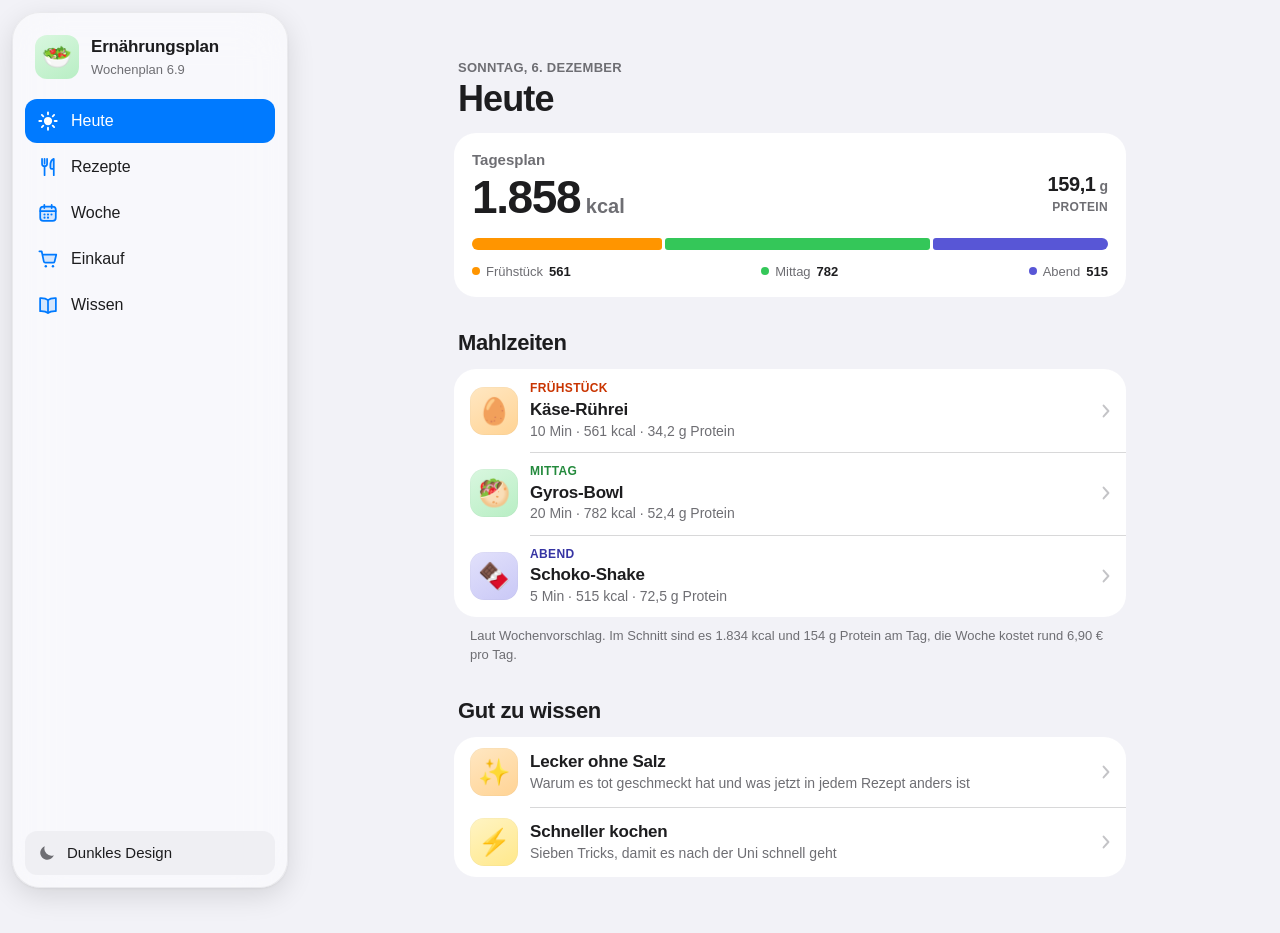
==== commit 86d6de2a: "Wochenplan 6.9: fünf neue Süßes - Erdbeer-Käsekuchen-Quesadilla mit warmer Erdbeersoße (10 Min, 363 " ====
--- a/index.html
+++ b/index.html
@@ -4,7 +4,7 @@
 <meta charset="utf-8">
 <meta name="viewport" content="width=device-width, initial-scale=1, viewport-fit=cover">
 <title>Ernährungsplan</title>
-<meta name="description" content="Wochenplan 6.8 – schnell und lecker ohne Salz, rund 1.834 kcal und 154 g Protein am Tag">
+<meta name="description" content="Wochenplan 6.9 – schnell und lecker ohne Salz, rund 1.834 kcal und 154 g Protein am Tag">
 <meta name="theme-color" content="#f2f2f7">
 <meta name="apple-mobile-web-app-capable" content="yes">
 <meta name="apple-mobile-web-app-status-bar-style" content="default">
@@ -637,7 +637,7 @@
 </head>
 <body>
 <aside class="side" aria-label="Navigation">
-  <div class="side-h"><span class="side-ic" aria-hidden="true">🥗</span><div><b>Ernährungsplan</b><small>Wochenplan 6.8</small></div></div>
+  <div class="side-h"><span class="side-ic" aria-hidden="true">🥗</span><div><b>Ernährungsplan</b><small>Wochenplan 6.9</small></div></div>
   <nav class="side-n"><a class="side-i" href="#heute" data-tab="heute"><svg viewBox="0 0 24 24" aria-hidden="true"><circle cx="12" cy="12" r="4.5" fill="currentColor"/><path d="M12 2.5v2.2M12 19.3v2.2M2.5 12h2.2M19.3 12h2.2M5.3 5.3l1.55 1.55M17.15 17.15l1.55 1.55M5.3 18.7l1.55-1.55M17.15 6.85l1.55-1.55" stroke="currentColor" stroke-width="2" stroke-linecap="round"/></svg><span>Heute</span></a><a class="side-i" href="#rezepte" data-tab="rezepte"><svg viewBox="0 0 24 24" aria-hidden="true" fill="none" stroke="currentColor" stroke-width="1.9" stroke-linecap="round" stroke-linejoin="round"><path d="M5.5 3v5.4a2.75 2.75 0 0 0 5.5 0V3M8.25 3v5.4M8.25 11.2V21"/><path d="M18.3 21V3.2c-2.4.9-3.7 3.5-3.7 7v2.4c0 .9.7 1.5 1.6 1.5h2.1" fill="currentColor" fill-opacity=".18"/></svg><span>Rezepte</span></a><a class="side-i" href="#woche" data-tab="woche"><svg viewBox="0 0 24 24" aria-hidden="true"><rect x="3.5" y="5" width="17" height="15.5" rx="3.4" fill="currentColor" fill-opacity=".14" stroke="currentColor" stroke-width="1.9"/><path d="M3.5 9.9h17M8 3v3.6M16 3v3.6" stroke="currentColor" stroke-width="1.9" stroke-linecap="round"/><g fill="currentColor"><circle cx="8.2" cy="13.6" r="1.15"/><circle cx="12" cy="13.6" r="1.15"/><circle cx="15.8" cy="13.6" r="1.15"/><circle cx="8.2" cy="17.1" r="1.15"/><circle cx="12" cy="17.1" r="1.15"/></g></svg><span>Woche</span></a><a class="side-i" href="#einkauf" data-tab="einkauf"><svg viewBox="0 0 24 24" aria-hidden="true" fill="none" stroke="currentColor" stroke-width="1.9" stroke-linecap="round" stroke-linejoin="round"><path d="M2.6 3.6h2.5l2.3 11a1.7 1.7 0 0 0 1.7 1.4h8.4a1.7 1.7 0 0 0 1.7-1.3L21 7.3H6.1" fill="currentColor" fill-opacity=".14"/><circle cx="9.6" cy="20" r="1.35" fill="currentColor" stroke="none"/><circle cx="17.4" cy="20" r="1.35" fill="currentColor" stroke="none"/></svg><span>Einkauf</span></a><a class="side-i" href="#wissen" data-tab="wissen"><svg viewBox="0 0 24 24" aria-hidden="true" fill="none" stroke="currentColor" stroke-width="1.9" stroke-linejoin="round"><path d="M12 6.6C10.2 5.1 7.6 4.4 3.4 4.6v14.1c4.2-.2 6.8.5 8.6 2 1.8-1.5 4.4-2.2 8.6-2V4.6c-4.2-.2-6.8.5-8.6 2Z" fill="currentColor" fill-opacity=".14"/><path d="M12 6.6v14"/></svg><span>Wissen</span></a></nav>
   <button class="side-theme" type="button" data-theme-toggle><svg class="ico-moon" viewBox="0 0 24 24" aria-hidden="true"><path d="M20.2 14.6A8.4 8.4 0 0 1 9.4 3.8a8.4 8.4 0 1 0 10.8 10.8Z" fill="currentColor"/></svg><svg class="ico-sun" viewBox="0 0 24 24" aria-hidden="true"><circle cx="12" cy="12" r="4.4" fill="currentColor"/><path d="M12 2.6v2.3M12 19.1v2.3M2.6 12h2.3M19.1 12h2.3M5.35 5.35 7 7M17 17l1.65 1.65M5.35 18.65 7 17M17 7l1.65-1.65" stroke="currentColor" stroke-width="2" stroke-linecap="round"/></svg><span class="t-l">Dunkles Design</span><span class="t-d">Helles Design</span></button>
 </aside>
@@ -667,7 +667,7 @@
   <span class="anc" id="rezepte"></span>
   <header class="nav"><div class="nav-in"><div class="nav-l"></div><div class="nav-t" aria-hidden="true">Rezepte</div><div class="nav-r"><button class="nbtn round" type="button" data-theme-toggle aria-label="Hell oder Dunkel umschalten"><svg class="ico-moon" viewBox="0 0 24 24" aria-hidden="true"><path d="M20.2 14.6A8.4 8.4 0 0 1 9.4 3.8a8.4 8.4 0 1 0 10.8 10.8Z" fill="currentColor"/></svg><svg class="ico-sun" viewBox="0 0 24 24" aria-hidden="true"><circle cx="12" cy="12" r="4.4" fill="currentColor"/><path d="M12 2.6v2.3M12 19.1v2.3M2.6 12h2.3M19.1 12h2.3M5.35 5.35 7 7M17 17l1.65 1.65M5.35 18.65 7 17M17 7l1.65-1.65" stroke="currentColor" stroke-width="2" stroke-linecap="round"/></svg></button></div></div></header>
   <div class="pin">
-    <div class="lt"><p class="eyebrow">22 Rezepte · ohne Salz</p><h1 class="ltitle">Rezepte</h1></div>
+    <div class="lt"><p class="eyebrow">27 Rezepte · ohne Salz</p><h1 class="ltitle">Rezepte</h1></div>
     <div class="search"><svg class="ico-search" viewBox="0 0 20 20" aria-hidden="true"><circle cx="8.6" cy="8.6" r="6" fill="none" stroke="currentColor" stroke-width="2"/><path d="m13.2 13.2 4.3 4.3" stroke="currentColor" stroke-width="2" stroke-linecap="round"/></svg><input type="search" id="q" placeholder="Rezepte und Zutaten suchen" autocomplete="off" enterkeyhint="search" aria-label="Rezepte und Zutaten suchen"><button type="button" class="sx" id="qx" aria-label="Suche löschen" hidden>×</button></div>
     <div class="seg" id="seg" role="tablist" aria-label="Kategorie" style="--n:4"><button type="button" role="tab" data-cat="fruehstueck" aria-selected="false">Frühstück</button><button type="button" role="tab" data-cat="mittagessen" aria-selected="false">Mittag</button><button type="button" role="tab" data-cat="shakes" aria-selected="false">Shakes</button><button type="button" role="tab" data-cat="suesses" aria-selected="false">Süßes</button><span class="seg-thumb" aria-hidden="true"></span></div>
     
@@ -696,12 +696,12 @@
       
     </div>
     <div class="cat" data-cat="suesses" hidden>
-      <div class="cat-h"><h2 class="cat-t">Süßes</h2><span class="cat-n">6 Rezepte · wenig Zucker · ohne Salz</span></div>
-      <div class="callout-s"><b>So passt es in den Plan</b>Pancakes, Kaiserschmarrn und Crumble können das Frühstück ersetzen und haben dabei sogar etwas weniger Kalorien. Bites, Mousse und eine Zimtschnecke passen als Extra, seit der Plan keinen Snack mehr hat. Bei jedem Rezept steht, wie es genau in deinen Tag passt.</div>
-      <div class="chips" role="group" aria-label="Filter"><button type="button" class="chip on" data-f="all">Alle <span>6</span></button><button type="button" class="chip" data-f="pan">Pfanne <span>3</span></button><button type="button" class="chip" data-f="air">Airfryer <span>1</span></button><button type="button" class="chip" data-f="cold">Kalt <span>2</span></button></div>
-      <div class="list rlist"><a class="row rrow" href="#r/x-fluffige-quark-pancakes-mit-warmen-beeren" data-kind="pan" data-q="fluffige quark-pancakes mit warmen beeren  pfanne süßes magerquark ei weizenmehl type 405 banane, sehr reif backpulver zimt vanillearoma zitrone (für die schale) tk-beerenmischung honig rapsöl für die pfanne"><span class="tile t-pink " aria-hidden="true">🥞</span><span class="rtx"><span class="rcap c-pink">Pfanne</span><span class="rtt">Fluffige Quark-Pancakes mit warmen Beeren</span><span class="rmeta">20 Min · <span class="num">441 kcal</span> · <span class="num">28,9 g</span> Protein</span></span><svg class="chev" viewBox="0 0 8 14" aria-hidden="true"><path d="M1.6 1.6 6.4 7l-4.8 5.4" fill="none" stroke="currentColor" stroke-width="2" stroke-linecap="round" stroke-linejoin="round"/></svg></a><a class="row rrow" href="#r/x-quark-zimtschnecken-aus-dem-airfryer" data-kind="air" data-q="quark-zimtschnecken aus dem airfryer  airfryer süßes weizenmehl type 405 magerquark ei rapsöl honig backpulver vanillearoma zitrone (für die schale) mehl zum ausrollen banane, sehr reif zimt honig magerquark honig vanillearoma"><span class="tile t-pink " aria-hidden="true">🥐</span><span class="rtx"><span class="rcap c-pink">Airfryer</span><span class="rtt">Quark-Zimtschnecken aus dem Airfryer</span><span class="rmeta">ca. 60 Min · <span class="num">262 kcal/Stück</span> · <span class="num">11,0 g</span> Protein</span></span><svg class="chev" viewBox="0 0 8 14" aria-hidden="true"><path d="M1.6 1.6 6.4 7l-4.8 5.4" fill="none" stroke="currentColor" stroke-width="2" stroke-linecap="round" stroke-linejoin="round"/></svg></a><a class="row rrow" href="#r/x-kaiserschmarrn-mit-zimt-apfelkompott" data-kind="pan" data-q="kaiserschmarrn mit zimt-apfelkompott  pfanne süßes eier magerquark weizenmehl type 405 vanillearoma zitrone (für die schale) rapsöl honig zum karamellisieren apfel honig zimt"><span class="tile t-pink " aria-hidden="true">🍳</span><span class="rtx"><span class="rcap c-pink">Pfanne</span><span class="rtt">Kaiserschmarrn mit Zimt-Apfelkompott</span><span class="rmeta">25 Min · <span class="num">523 kcal</span> · <span class="num">31,6 g</span> Protein</span></span><svg class="chev" viewBox="0 0 8 14" aria-hidden="true"><path d="M1.6 1.6 6.4 7l-4.8 5.4" fill="none" stroke="currentColor" stroke-width="2" stroke-linecap="round" stroke-linejoin="round"/></svg></a><a class="row rrow" href="#r/x-warmer-pfannen-crumble-mit-vanillequark" data-kind="pan" data-q="warmer pfannen-crumble mit vanillequark  pfanne süßes haferflocken rapsöl honig zimt apfel zimt magerquark honig vanillearoma zitrone (für die schale)"><span class="tile t-pink " aria-hidden="true">🥧</span><span class="rtx"><span class="rcap c-pink">Pfanne</span><span class="rtt">Warmer Pfannen-Crumble mit Vanillequark</span><span class="rmeta">15 Min · <span class="num">381 kcal</span> · <span class="num">24,2 g</span> Protein</span></span><svg class="chev" viewBox="0 0 8 14" aria-hidden="true"><path d="M1.6 1.6 6.4 7l-4.8 5.4" fill="none" stroke="currentColor" stroke-width="2" stroke-linecap="round" stroke-linejoin="round"/></svg></a><a class="row rrow" href="#r/x-schoko-quark-mousse-mit-beeren" data-kind="cold" data-q="schoko-quark-mousse mit beeren  kalt süßes magerquark backkakao banane, sehr reif honig vanillearoma tk-beerenmischung zartbitterschokolade, mind. 70 %"><span class="tile t-pink " aria-hidden="true">🍫</span><span class="rtx"><span class="rcap c-pink">Kalt</span><span class="rtt">Schoko-Quark-Mousse mit Beeren</span><span class="rmeta">10 Min + 20 Min Kühlen · <span class="num">328 kcal</span> · <span class="num">29,5 g</span> Protein</span></span><svg class="chev" viewBox="0 0 8 14" aria-hidden="true"><path d="M1.6 1.6 6.4 7l-4.8 5.4" fill="none" stroke="currentColor" stroke-width="2" stroke-linecap="round" stroke-linejoin="round"/></svg></a><a class="row rrow" href="#r/x-schoko-bananen-bites-aus-dem-gefrierfach" data-kind="cold" data-q="schoko-bananen-bites aus dem gefrierfach  kalt süßes banane magerquark zartbitterschokolade, mind. 70 % zimt vanillearoma"><span class="tile t-pink " aria-hidden="true">🍌</span><span class="rtx"><span class="rcap c-pink">Kalt</span><span class="rtt">Schoko-Bananen-Bites aus dem Gefrierfach</span><span class="rmeta">15 Min + 2 Std Gefrieren · <span class="num">235 kcal</span> · <span class="num">10,5 g</span> Protein</span></span><svg class="chev" viewBox="0 0 8 14" aria-hidden="true"><path d="M1.6 1.6 6.4 7l-4.8 5.4" fill="none" stroke="currentColor" stroke-width="2" stroke-linecap="round" stroke-linejoin="round"/></svg></a></div>
-      <p class="foot cat-f">Süß, aber so gebaut, dass es in den Plan passt. Die Süße kommt fast nur aus reifer Banane, Apfel, Zimt und Vanille, dazu höchstens ein paar Teelöffel Honig. Quark bringt Protein, Haferflocken bringen Ballaststoffe. Und wie überall im Plan: kein Salz.</p>
-      <p class="foot">Reicht für jedes Rezept mehrmals, nur Beeren und Schokolade gehen schneller aus. Eier, Haferflocken, Äpfel, Zimt, Honig, Beeren, Kakao und Vanille hast du schon aus dem Wochenplan. Magerquark kaufst du für die Abend-Shakes ohnehin, für Süßes brauchst du eine Packung extra. <strong>Bananen extra kaufen:</strong> Für Pancakes, Zimtschnecken, Mousse und Bites brauchst du 1 bis 2 zusätzliche, je fleckiger desto besser. Die braunen gibt es oft reduziert. Die Zusatz-Zutaten stehen in der <a href="#einkauf">Einkaufsliste</a> unter „Für Süßes“.</p>
+      <div class="cat-h"><h2 class="cat-t">Süßes</h2><span class="cat-n">11 Rezepte · wenig Zucker · ohne Salz</span></div>
+      <div class="callout-s"><b>So passt es in den Plan</b>Pancakes, Kaiserschmarrn und Crumble können das Frühstück ersetzen und haben dabei sogar etwas weniger Kalorien. Alles andere passt als Extra, seit der Plan keinen Snack mehr hat: Bis 2.100 kcal hat dein Tag noch gut 250 kcal Luft. Bei jedem Rezept steht, wie es genau in deinen Tag passt.</div>
+      <div class="chips" role="group" aria-label="Filter"><button type="button" class="chip on" data-f="all">Alle <span>11</span></button><button type="button" class="chip" data-f="pan">Herd <span>5</span></button><button type="button" class="chip" data-f="air">Airfryer <span>3</span></button><button type="button" class="chip" data-f="cold">Kalt <span>3</span></button></div>
+      <div class="list rlist"><a class="row rrow" href="#r/x-fluffige-quark-pancakes-mit-warmen-beeren" data-kind="pan" data-q="fluffige quark-pancakes mit warmen beeren  herd süßes magerquark ei weizenmehl type 405 banane, sehr reif backpulver zimt vanillearoma zitrone (für die schale) tk-beerenmischung honig rapsöl für die pfanne"><span class="tile t-pink " aria-hidden="true">🥞</span><span class="rtx"><span class="rcap c-pink">Herd</span><span class="rtt">Fluffige Quark-Pancakes mit warmen Beeren</span><span class="rmeta">20 Min · <span class="num">441 kcal</span> · <span class="num">28,9 g</span> Protein</span></span><svg class="chev" viewBox="0 0 8 14" aria-hidden="true"><path d="M1.6 1.6 6.4 7l-4.8 5.4" fill="none" stroke="currentColor" stroke-width="2" stroke-linecap="round" stroke-linejoin="round"/></svg></a><a class="row rrow" href="#r/x-erdbeer-kaesekuchen-quesadilla-mit-warmer-erdbeersosse" data-kind="pan" data-q="erdbeer-käsekuchen-quesadilla mit warmer erdbeersoße  herd süßes tortilla-wrap magerquark vanillezucker zitrone (für die schale) butter tk-erdbeeren honig vanillezucker zimt"><span class="tile t-pink " aria-hidden="true">🍓</span><span class="rtx"><span class="rcap c-pink">Herd</span><span class="rtt">Erdbeer-Käsekuchen-Quesadilla mit warmer Erdbeersoße</span><span class="rmeta">10 Min · <span class="num">363 kcal</span> · <span class="num">18,8 g</span> Protein</span></span><svg class="chev" viewBox="0 0 8 14" aria-hidden="true"><path d="M1.6 1.6 6.4 7l-4.8 5.4" fill="none" stroke="currentColor" stroke-width="2" stroke-linecap="round" stroke-linejoin="round"/></svg></a><a class="row rrow" href="#r/x-kaiserschmarrn-mit-zimt-apfelkompott" data-kind="pan" data-q="kaiserschmarrn mit zimt-apfelkompott  herd süßes eier magerquark weizenmehl type 405 vanillearoma zitrone (für die schale) rapsöl honig zum karamellisieren apfel honig zimt"><span class="tile t-pink " aria-hidden="true">🍳</span><span class="rtx"><span class="rcap c-pink">Herd</span><span class="rtt">Kaiserschmarrn mit Zimt-Apfelkompott</span><span class="rmeta">25 Min · <span class="num">523 kcal</span> · <span class="num">31,6 g</span> Protein</span></span><svg class="chev" viewBox="0 0 8 14" aria-hidden="true"><path d="M1.6 1.6 6.4 7l-4.8 5.4" fill="none" stroke="currentColor" stroke-width="2" stroke-linecap="round" stroke-linejoin="round"/></svg></a><a class="row rrow" href="#r/x-warmer-pfannen-crumble-mit-vanillequark" data-kind="pan" data-q="warmer pfannen-crumble mit vanillequark  herd süßes haferflocken rapsöl honig zimt apfel zimt magerquark honig vanillearoma zitrone (für die schale)"><span class="tile t-pink " aria-hidden="true">🥧</span><span class="rtx"><span class="rcap c-pink">Herd</span><span class="rtt">Warmer Pfannen-Crumble mit Vanillequark</span><span class="rmeta">15 Min · <span class="num">381 kcal</span> · <span class="num">24,2 g</span> Protein</span></span><svg class="chev" viewBox="0 0 8 14" aria-hidden="true"><path d="M1.6 1.6 6.4 7l-4.8 5.4" fill="none" stroke="currentColor" stroke-width="2" stroke-linecap="round" stroke-linejoin="round"/></svg></a><a class="row rrow" href="#r/x-rote-gruetze-mit-warmer-vanillesosse" data-kind="pan" data-q="rote grütze mit warmer vanillesoße  herd süßes tk-beerenmischung honig speisestärke zitrone milch 1,5 % speisestärke vanillezucker vanillearoma"><span class="tile t-pink " aria-hidden="true">🍒</span><span class="rtx"><span class="rcap c-pink">Herd</span><span class="rtt">Rote Grütze mit warmer Vanillesoße</span><span class="rmeta">10 Min · <span class="num">213 kcal</span> · <span class="num">6,7 g</span> Protein</span></span><svg class="chev" viewBox="0 0 8 14" aria-hidden="true"><path d="M1.6 1.6 6.4 7l-4.8 5.4" fill="none" stroke="currentColor" stroke-width="2" stroke-linecap="round" stroke-linejoin="round"/></svg></a><a class="row rrow" href="#r/x-quark-zimtschnecken-aus-dem-airfryer" data-kind="air" data-q="quark-zimtschnecken aus dem airfryer  airfryer süßes weizenmehl type 405 magerquark ei rapsöl honig backpulver vanillearoma zitrone (für die schale) mehl zum ausrollen banane, sehr reif zimt honig magerquark honig vanillearoma"><span class="tile t-pink " aria-hidden="true">🥐</span><span class="rtx"><span class="rcap c-pink">Airfryer</span><span class="rtt">Quark-Zimtschnecken aus dem Airfryer</span><span class="rmeta">ca. 60 Min · <span class="num">262 kcal/Stück</span> · <span class="num">11,0 g</span> Protein</span></span><svg class="chev" viewBox="0 0 8 14" aria-hidden="true"><path d="M1.6 1.6 6.4 7l-4.8 5.4" fill="none" stroke="currentColor" stroke-width="2" stroke-linecap="round" stroke-linejoin="round"/></svg></a><a class="row rrow" href="#r/x-bratapfel-aus-dem-airfryer-mit-vanillequark" data-kind="air" data-q="bratapfel aus dem airfryer mit vanillequark  airfryer süßes apfel walnüsse haferflocken honig zimt butter magerquark vanillezucker milch 1,5 %"><span class="tile t-pink " aria-hidden="true">🍎</span><span class="rtx"><span class="rcap c-pink">Airfryer</span><span class="rtt">Bratapfel aus dem Airfryer mit Vanillequark</span><span class="rmeta">25 Min · <span class="num">315 kcal</span> · <span class="num">17,0 g</span> Protein</span></span><svg class="chev" viewBox="0 0 8 14" aria-hidden="true"><path d="M1.6 1.6 6.4 7l-4.8 5.4" fill="none" stroke="currentColor" stroke-width="2" stroke-linecap="round" stroke-linejoin="round"/></svg></a><a class="row rrow" href="#r/x-bananen-hafer-cookies-aus-dem-airfryer" data-kind="air" data-q="bananen-hafer-cookies aus dem airfryer  airfryer süßes banane, sehr reif ei haferflocken walnüsse zartbitterschokolade, mind. 70 % zimt vanillearoma"><span class="tile t-pink " aria-hidden="true">🍪</span><span class="rtx"><span class="rcap c-pink">Airfryer</span><span class="rtt">Bananen-Hafer-Cookies aus dem Airfryer</span><span class="rmeta">20 Min · <span class="num">79 kcal/Stück</span> · <span class="num">2,7 g</span> Protein</span></span><svg class="chev" viewBox="0 0 8 14" aria-hidden="true"><path d="M1.6 1.6 6.4 7l-4.8 5.4" fill="none" stroke="currentColor" stroke-width="2" stroke-linecap="round" stroke-linejoin="round"/></svg></a><a class="row rrow" href="#r/x-erdbeer-skyr-rinde-mit-schokolade" data-kind="cold" data-q="erdbeer-skyr-rinde mit schokolade  kalt süßes skyr natur honig vanillearoma tk-erdbeeren zartbitterschokolade, mind. 70 % walnüsse"><span class="tile t-pink " aria-hidden="true">🍧</span><span class="rtx"><span class="rcap c-pink">Kalt</span><span class="rtt">Erdbeer-Skyr-Rinde mit Schokolade</span><span class="rmeta">10 Min + 3 Std Gefrieren · <span class="num">192 kcal/Portion</span> · <span class="num">15,5 g</span> Protein</span></span><svg class="chev" viewBox="0 0 8 14" aria-hidden="true"><path d="M1.6 1.6 6.4 7l-4.8 5.4" fill="none" stroke="currentColor" stroke-width="2" stroke-linecap="round" stroke-linejoin="round"/></svg></a><a class="row rrow" href="#r/x-schoko-quark-mousse-mit-beeren" data-kind="cold" data-q="schoko-quark-mousse mit beeren  kalt süßes magerquark backkakao banane, sehr reif honig vanillearoma tk-beerenmischung zartbitterschokolade, mind. 70 %"><span class="tile t-pink " aria-hidden="true">🍫</span><span class="rtx"><span class="rcap c-pink">Kalt</span><span class="rtt">Schoko-Quark-Mousse mit Beeren</span><span class="rmeta">10 Min + 20 Min Kühlen · <span class="num">328 kcal</span> · <span class="num">29,5 g</span> Protein</span></span><svg class="chev" viewBox="0 0 8 14" aria-hidden="true"><path d="M1.6 1.6 6.4 7l-4.8 5.4" fill="none" stroke="currentColor" stroke-width="2" stroke-linecap="round" stroke-linejoin="round"/></svg></a><a class="row rrow" href="#r/x-schoko-bananen-bites-aus-dem-gefrierfach" data-kind="cold" data-q="schoko-bananen-bites aus dem gefrierfach  kalt süßes banane magerquark zartbitterschokolade, mind. 70 % zimt vanillearoma"><span class="tile t-pink " aria-hidden="true">🍌</span><span class="rtx"><span class="rcap c-pink">Kalt</span><span class="rtt">Schoko-Bananen-Bites aus dem Gefrierfach</span><span class="rmeta">15 Min + 2 Std Gefrieren · <span class="num">235 kcal</span> · <span class="num">10,5 g</span> Protein</span></span><svg class="chev" viewBox="0 0 8 14" aria-hidden="true"><path d="M1.6 1.6 6.4 7l-4.8 5.4" fill="none" stroke="currentColor" stroke-width="2" stroke-linecap="round" stroke-linejoin="round"/></svg></a></div>
+      <p class="foot cat-f">Süß, aber so gebaut, dass es in den Plan passt. Die Süße kommt fast nur aus Obst, Zimt und Vanille, dazu höchstens ein paar Teelöffel Honig oder ein Päckchen Vanillezucker. Quark und Skyr bringen Protein, Haferflocken Ballaststoffe. Und wie überall im Plan: kein Salz.</p>
+      <p class="foot">Reicht für jedes Rezept mehrmals, nur Beeren und Schokolade gehen schneller aus. Eier, Haferflocken, Äpfel, Zimt, Honig, Beeren, Kakao und Vanille hast du schon aus dem Wochenplan. Magerquark kaufst du für die Abend-Shakes ohnehin, für Süßes brauchst du eine Packung extra. Wraps, Butter, Walnüsse, Speisestärke, Milch und Skyr reichen aus dem Wochenplan, Vanillezucker für ein Süßes pro Woche. TK-Erdbeeren und Äpfel stehen bei „Für die Sorten“. <strong>Bananen extra kaufen:</strong> Für Pancakes, Zimtschnecken, Mousse und Bites brauchst du 1 bis 2 zusätzliche, je fleckiger desto besser. Die braunen gibt es oft reduziert. Die Zusatz-Zutaten stehen in der <a href="#einkauf">Einkaufsliste</a> unter „Für Süßes“.</p>
     </div>
     <p class="empty" id="noRes" hidden>Kein Rezept gefunden. Versuch es mit einer Zutat wie „Käse“ oder „Reis“.</p>
   </div>
@@ -1240,7 +1240,7 @@
     <div class="r-head">
       <div class="cover t-pink" aria-hidden="true"><span>🥞</span></div>
       <div class="r-htx lt">
-        <p class="eyebrow c-pink">Süßes · Pfanne</p>
+        <p class="eyebrow c-pink">Süßes · Herd</p>
         <h1 class="ltitle r-title">Fluffige Quark-Pancakes mit warmen Beeren</h1>
         <p class="r-lead">1 Portion · ca. 1,20 €</p>
         
@@ -1263,6 +1263,129 @@
 </ol><p class="shint">Hake jeden Handgriff einzeln ab oder tippe auf die Nummer für den ganzen Schritt. Die Häkchen verschwinden nach 2 Stunden von selbst.</p>
 <p class="tip"><b>Schoko-Pancakes:</b> 1 gehäufter Teelöffel Backkakao zusätzlich in Schritt 2. Kostet 15 kcal und schmeckt wie Brownie-Teig.</p>
 <p class="tip"><b>Für den Vorrat:</b> Doppelte Menge backen, abkühlen lassen und einfrieren. Zum Aufwärmen direkt aus dem Gefrierfach in den Toaster oder 4 Minuten bei 180 °C in den Airfryer.</p></div>
+    </div>
+  </div>
+</section>
+<section class="page" id="pg-r-x-erdbeer-kaesekuchen-quesadilla-mit-warmer-erdbeersosse" data-route="r/x-erdbeer-kaesekuchen-quesadilla-mit-warmer-erdbeersosse" data-kind="recipe" data-title="Erdbeer-Käsekuchen-Quesadilla mit warmer Erdbeersoße" hidden>
+  <span class="anc" id="r/x-erdbeer-kaesekuchen-quesadilla-mit-warmer-erdbeersosse"></span>
+  <header class="nav"><div class="nav-in"><div class="nav-l"><a class="nbtn back" href="#rezepte" data-back aria-label="Zurück zu Rezepte"><svg class="ico-back" viewBox="0 0 12 20" aria-hidden="true"><path d="M9.5 2.5 2.5 10l7 7.5" fill="none" stroke="currentColor" stroke-width="2.6" stroke-linecap="round" stroke-linejoin="round"/></svg><span class="back-t lbl">Rezepte</span></a></div><div class="nav-t" aria-hidden="true">Erdbeer-Käsekuchen-Quesadilla mit warmer Erdbeersoße</div><div class="nav-r"><button class="nbtn wake" type="button" aria-pressed="false" aria-label="Kochmodus: Bildschirm bleibt an" hidden><svg class="ico-screen" viewBox="0 0 24 24" aria-hidden="true"><rect x="6.5" y="2.5" width="11" height="19" rx="2.8" fill="none" stroke="currentColor" stroke-width="1.9"/><path d="M12 7.2v4.1M10.2 9.2 12 7.2l1.8 2" fill="none" stroke="currentColor" stroke-width="1.7" stroke-linecap="round" stroke-linejoin="round"/></svg><span class="lbl">Kochmodus</span></button></div></div></header>
+  <div class="pin wide">
+    <div class="r-head">
+      <div class="cover t-pink" aria-hidden="true"><span>🍓</span></div>
+      <div class="r-htx lt">
+        <p class="eyebrow c-pink">Süßes · Herd</p>
+        <h1 class="ltitle r-title">Erdbeer-Käsekuchen-Quesadilla mit warmer Erdbeersoße</h1>
+        <p class="r-lead">1 Portion · ca. 1,40 €</p>
+        
+      </div>
+    </div>
+    <div class="stats"><div class="stat"><small>Kalorien</small><b class="num">363<span> kcal</span></b></div><div class="stat"><small>Protein</small><b class="num">18,8<span> g</span></b></div><div class="stat"><small>Zeit</small><b class="num">10<span> Min</span></b></div></div>
+    <div class="fit"><b>So passt es in den Plan</b>Als Extra rund 365 kcal, damit kommst du auf knapp 2.200 kcal am Tag. Statt Frühstück sparst du gut 170 kcal.</div>
+    
+    <div class="rcols">
+      <div class="r-ing"><h2 class="sh">Zutaten</h2><h3 class="ing-h">Quesadilla</h3><div class="ing"><div class="ing-r"><span class="nm">Tortilla-Wrap</span><span class="am num">1 Stück</span></div><div class="ing-r"><span class="nm">Magerquark</span><span class="am num">100 g</span></div><div class="ing-r"><span class="nm">Vanillezucker</span><span class="am num">½ Päckchen (4 g)</span></div><div class="ing-r"><span class="nm">Zitrone (für die Schale)</span><span class="am num">½</span></div><div class="ing-r"><span class="nm">Butter</span><span class="am num">½ TL</span></div></div><h3 class="ing-h">Erdbeersoße und Zimtzucker</h3><div class="ing"><div class="ing-r"><span class="nm">TK-Erdbeeren</span><span class="am num">100 g</span></div><div class="ing-r"><span class="nm">Honig</span><span class="am num">1 TL</span></div><div class="ing-r"><span class="nm">Vanillezucker</span><span class="am num">½ Päckchen (4 g)</span></div><div class="ing-r"><span class="nm">Zimt</span><span class="am num">½ TL</span></div></div></div>
+      <div class="r-how"><h2 class="sh">Zubereitung</h2><p class="mise"><b>Was du brauchst</b>Eine beschichtete Pfanne, einen kleinen Topf, eine Schüssel, eine Gabel, einen Pfannenwender. Schmeckt wie warmer Erdbeer-Käsekuchen, nur knusprig und in 10 Minuten fertig.</p>
+<div class="stepbar"><span class="sc-t"><b class="sc num">0 von 5</b> erledigt</span><span class="sp"><i></i></span><button class="sreset" type="button">Zurücksetzen</button></div><ol class="steps" data-rid="x-erdbeer-kaesekuchen-quesadilla-mit-warmer-erdbeersosse">
+<li data-step="x-erdbeer-kaesekuchen-quesadilla-mit-warmer-erdbeersosse:0"><button aria-label="Schritt 1 abhaken" aria-pressed="false" class="stepck" type="button"><span class="n">1</span><svg aria-hidden="true" class="ico-check" viewbox="0 0 16 16"><path d="M3.6 8.6 6.6 11.5 12.4 4.6" fill="none" stroke="currentColor" stroke-linecap="round" stroke-linejoin="round" stroke-width="2.3"></path></svg></button><div class="st"><b class="stt">Erdbeersoße aufsetzen</b><ul class="subs"><li><label class="sub"><input data-sub="x-erdbeer-kaesekuchen-quesadilla-mit-warmer-erdbeersosse:0:0" type="checkbox"/><span aria-hidden="true" class="sbox"><svg aria-hidden="true" class="ico-check" viewbox="0 0 16 16"><path d="M3.6 8.6 6.6 11.5 12.4 4.6" fill="none" stroke="currentColor" stroke-linecap="round" stroke-linejoin="round" stroke-width="2.3"></path></svg></span><span class="stx">100 g TK-Erdbeeren und 1 Teelöffel Honig in den kleinen Topf.</span></label></li><li><label class="sub"><input data-sub="x-erdbeer-kaesekuchen-quesadilla-mit-warmer-erdbeersosse:0:1" type="checkbox"/><span aria-hidden="true" class="sbox"><svg aria-hidden="true" class="ico-check" viewbox="0 0 16 16"><path d="M3.6 8.6 6.6 11.5 12.4 4.6" fill="none" stroke="currentColor" stroke-linecap="round" stroke-linejoin="round" stroke-width="2.3"></path></svg></span><span class="stx">Deckel drauf, <span class="kv">Stufe 4 von 9</span>, <span class="kv">5 Minuten</span>.</span></label></li><li><label class="sub"><input data-sub="x-erdbeer-kaesekuchen-quesadilla-mit-warmer-erdbeersosse:0:2" type="checkbox"/><span aria-hidden="true" class="sbox"><svg aria-hidden="true" class="ico-check" viewbox="0 0 16 16"><path d="M3.6 8.6 6.6 11.5 12.4 4.6" fill="none" stroke="currentColor" stroke-linecap="round" stroke-linejoin="round" stroke-width="2.3"></path></svg></span><span class="stx">Dann mit der Gabel grob zerdrücken.</span></label></li></ul><span class="cue"><b>Warm schmecken Erdbeeren süßer:</b> Sie ziehen viel Saft und werden zu Soße, deshalb reicht ein Teelöffel Honig.</span></div></li>
+<li data-step="x-erdbeer-kaesekuchen-quesadilla-mit-warmer-erdbeersosse:1"><button aria-label="Schritt 2 abhaken" aria-pressed="false" class="stepck" type="button"><span class="n">2</span><svg aria-hidden="true" class="ico-check" viewbox="0 0 16 16"><path d="M3.6 8.6 6.6 11.5 12.4 4.6" fill="none" stroke="currentColor" stroke-linecap="round" stroke-linejoin="round" stroke-width="2.3"></path></svg></button><div class="st"><b class="stt">Käsekuchen-Creme rühren</b><ul class="subs"><li><label class="sub"><input data-sub="x-erdbeer-kaesekuchen-quesadilla-mit-warmer-erdbeersosse:1:0" type="checkbox"/><span aria-hidden="true" class="sbox"><svg aria-hidden="true" class="ico-check" viewbox="0 0 16 16"><path d="M3.6 8.6 6.6 11.5 12.4 4.6" fill="none" stroke="currentColor" stroke-linecap="round" stroke-linejoin="round" stroke-width="2.3"></path></svg></span><span class="stx">100 g Magerquark mit ½ Päckchen Vanillezucker glatt rühren.</span></label></li><li><label class="sub"><input data-sub="x-erdbeer-kaesekuchen-quesadilla-mit-warmer-erdbeersosse:1:1" type="checkbox"/><span aria-hidden="true" class="sbox"><svg aria-hidden="true" class="ico-check" viewbox="0 0 16 16"><path d="M3.6 8.6 6.6 11.5 12.4 4.6" fill="none" stroke="currentColor" stroke-linecap="round" stroke-linejoin="round" stroke-width="2.3"></path></svg></span><span class="stx">Die Schale einer halben Zitrone fein dazureiben.</span></label></li></ul><span class="cue"><b>Zitronenschale und Vanille</b> sind der Käsekuchen-Geschmack. Kein Wasser in die Creme, sonst läuft sie beim Braten aus.</span></div></li>
+<li data-step="x-erdbeer-kaesekuchen-quesadilla-mit-warmer-erdbeersosse:2"><button aria-label="Schritt 3 abhaken" aria-pressed="false" class="stepck" type="button"><span class="n">3</span><svg aria-hidden="true" class="ico-check" viewbox="0 0 16 16"><path d="M3.6 8.6 6.6 11.5 12.4 4.6" fill="none" stroke="currentColor" stroke-linecap="round" stroke-linejoin="round" stroke-width="2.3"></path></svg></button><div class="st"><b class="stt">Füllen</b><ul class="subs"><li><label class="sub"><input data-sub="x-erdbeer-kaesekuchen-quesadilla-mit-warmer-erdbeersosse:2:0" type="checkbox"/><span aria-hidden="true" class="sbox"><svg aria-hidden="true" class="ico-check" viewbox="0 0 16 16"><path d="M3.6 8.6 6.6 11.5 12.4 4.6" fill="none" stroke="currentColor" stroke-linecap="round" stroke-linejoin="round" stroke-width="2.3"></path></svg></span><span class="stx">Den Wrap auf ein Brett legen.</span></label></li><li><label class="sub"><input data-sub="x-erdbeer-kaesekuchen-quesadilla-mit-warmer-erdbeersosse:2:1" type="checkbox"/><span aria-hidden="true" class="sbox"><svg aria-hidden="true" class="ico-check" viewbox="0 0 16 16"><path d="M3.6 8.6 6.6 11.5 12.4 4.6" fill="none" stroke="currentColor" stroke-linecap="round" stroke-linejoin="round" stroke-width="2.3"></path></svg></span><span class="stx">Die Creme auf eine Hälfte streichen und rundum 2 cm Rand frei lassen.</span></label></li><li><label class="sub"><input data-sub="x-erdbeer-kaesekuchen-quesadilla-mit-warmer-erdbeersosse:2:2" type="checkbox"/><span aria-hidden="true" class="sbox"><svg aria-hidden="true" class="ico-check" viewbox="0 0 16 16"><path d="M3.6 8.6 6.6 11.5 12.4 4.6" fill="none" stroke="currentColor" stroke-linecap="round" stroke-linejoin="round" stroke-width="2.3"></path></svg></span><span class="stx">Die andere Hälfte drüberklappen und leicht andrücken.</span></label></li></ul></div></li>
+<li data-step="x-erdbeer-kaesekuchen-quesadilla-mit-warmer-erdbeersosse:3"><button aria-label="Schritt 4 abhaken" aria-pressed="false" class="stepck" type="button"><span class="n">4</span><svg aria-hidden="true" class="ico-check" viewbox="0 0 16 16"><path d="M3.6 8.6 6.6 11.5 12.4 4.6" fill="none" stroke="currentColor" stroke-linecap="round" stroke-linejoin="round" stroke-width="2.3"></path></svg></button><div class="st"><b class="stt">Knusprig braten</b><ul class="subs"><li><label class="sub"><input data-sub="x-erdbeer-kaesekuchen-quesadilla-mit-warmer-erdbeersosse:3:0" type="checkbox"/><span aria-hidden="true" class="sbox"><svg aria-hidden="true" class="ico-check" viewbox="0 0 16 16"><path d="M3.6 8.6 6.6 11.5 12.4 4.6" fill="none" stroke="currentColor" stroke-linecap="round" stroke-linejoin="round" stroke-width="2.3"></path></svg></span><span class="stx">½ Teelöffel Butter in der Pfanne auf <span class="kv">Stufe 5 von 9</span> schmelzen.</span></label></li><li><label class="sub"><input data-sub="x-erdbeer-kaesekuchen-quesadilla-mit-warmer-erdbeersosse:3:1" type="checkbox"/><span aria-hidden="true" class="sbox"><svg aria-hidden="true" class="ico-check" viewbox="0 0 16 16"><path d="M3.6 8.6 6.6 11.5 12.4 4.6" fill="none" stroke="currentColor" stroke-linecap="round" stroke-linejoin="round" stroke-width="2.3"></path></svg></span><span class="stx">Die Quesadilla <span class="kv">2 Minuten</span> braten, bis sie goldbraun ist.</span></label></li><li><label class="sub"><input data-sub="x-erdbeer-kaesekuchen-quesadilla-mit-warmer-erdbeersosse:3:2" type="checkbox"/><span aria-hidden="true" class="sbox"><svg aria-hidden="true" class="ico-check" viewbox="0 0 16 16"><path d="M3.6 8.6 6.6 11.5 12.4 4.6" fill="none" stroke="currentColor" stroke-linecap="round" stroke-linejoin="round" stroke-width="2.3"></path></svg></span><span class="stx">Vorsichtig wenden und noch <span class="kv">2 Minuten</span>.</span></label></li></ul><span class="cue"><b>Fertig, wenn:</b> beide Seiten goldbraun und knusprig sind. Innen ist die Creme dann warm und cremig wie frischer Käsekuchen.</span></div></li>
+<li data-step="x-erdbeer-kaesekuchen-quesadilla-mit-warmer-erdbeersosse:4"><button aria-label="Schritt 5 abhaken" aria-pressed="false" class="stepck" type="button"><span class="n">5</span><svg aria-hidden="true" class="ico-check" viewbox="0 0 16 16"><path d="M3.6 8.6 6.6 11.5 12.4 4.6" fill="none" stroke="currentColor" stroke-linecap="round" stroke-linejoin="round" stroke-width="2.3"></path></svg></button><div class="st"><b class="stt">Zimtzucker und Soße</b><ul class="subs"><li><label class="sub"><input data-sub="x-erdbeer-kaesekuchen-quesadilla-mit-warmer-erdbeersosse:4:0" type="checkbox"/><span aria-hidden="true" class="sbox"><svg aria-hidden="true" class="ico-check" viewbox="0 0 16 16"><path d="M3.6 8.6 6.6 11.5 12.4 4.6" fill="none" stroke="currentColor" stroke-linecap="round" stroke-linejoin="round" stroke-width="2.3"></path></svg></span><span class="stx">Den restlichen Vanillezucker mit ½ Teelöffel Zimt mischen.</span></label></li><li><label class="sub"><input data-sub="x-erdbeer-kaesekuchen-quesadilla-mit-warmer-erdbeersosse:4:1" type="checkbox"/><span aria-hidden="true" class="sbox"><svg aria-hidden="true" class="ico-check" viewbox="0 0 16 16"><path d="M3.6 8.6 6.6 11.5 12.4 4.6" fill="none" stroke="currentColor" stroke-linecap="round" stroke-linejoin="round" stroke-width="2.3"></path></svg></span><span class="stx">Über die heiße Quesadilla streuen.</span></label></li><li><label class="sub"><input data-sub="x-erdbeer-kaesekuchen-quesadilla-mit-warmer-erdbeersosse:4:2" type="checkbox"/><span aria-hidden="true" class="sbox"><svg aria-hidden="true" class="ico-check" viewbox="0 0 16 16"><path d="M3.6 8.6 6.6 11.5 12.4 4.6" fill="none" stroke="currentColor" stroke-linecap="round" stroke-linejoin="round" stroke-width="2.3"></path></svg></span><span class="stx">In 3 Dreiecke schneiden und in die warme Erdbeersoße tunken.</span></label></li></ul><span class="cue"><b>Wie Churros:</b> Auf der heißen Butter bleibt der Zimtzucker kleben und knuspert beim Reinbeißen.</span></div></li>
+</ol><p class="shint">Hake jeden Handgriff einzeln ab oder tippe auf die Nummer für den ganzen Schritt. Die Häkchen verschwinden nach 2 Stunden von selbst.</p>
+<p class="tip"><b>Mit Beeren:</b> Die Beerenmischung geht genauso. Dann schmeckt die Soße nach Roter Grütze.</p></div>
+    </div>
+  </div>
+</section>
+<section class="page" id="pg-r-x-kaiserschmarrn-mit-zimt-apfelkompott" data-route="r/x-kaiserschmarrn-mit-zimt-apfelkompott" data-kind="recipe" data-title="Kaiserschmarrn mit Zimt-Apfelkompott" hidden>
+  <span class="anc" id="r/x-kaiserschmarrn-mit-zimt-apfelkompott"></span>
+  <header class="nav"><div class="nav-in"><div class="nav-l"><a class="nbtn back" href="#rezepte" data-back aria-label="Zurück zu Rezepte"><svg class="ico-back" viewBox="0 0 12 20" aria-hidden="true"><path d="M9.5 2.5 2.5 10l7 7.5" fill="none" stroke="currentColor" stroke-width="2.6" stroke-linecap="round" stroke-linejoin="round"/></svg><span class="back-t lbl">Rezepte</span></a></div><div class="nav-t" aria-hidden="true">Kaiserschmarrn mit Zimt-Apfelkompott</div><div class="nav-r"><button class="nbtn wake" type="button" aria-pressed="false" aria-label="Kochmodus: Bildschirm bleibt an" hidden><svg class="ico-screen" viewBox="0 0 24 24" aria-hidden="true"><rect x="6.5" y="2.5" width="11" height="19" rx="2.8" fill="none" stroke="currentColor" stroke-width="1.9"/><path d="M12 7.2v4.1M10.2 9.2 12 7.2l1.8 2" fill="none" stroke="currentColor" stroke-width="1.7" stroke-linecap="round" stroke-linejoin="round"/></svg><span class="lbl">Kochmodus</span></button></div></div></header>
+  <div class="pin wide">
+    <div class="r-head">
+      <div class="cover t-pink" aria-hidden="true"><span>🍳</span></div>
+      <div class="r-htx lt">
+        <p class="eyebrow c-pink">Süßes · Herd</p>
+        <h1 class="ltitle r-title">Kaiserschmarrn mit Zimt-Apfelkompott</h1>
+        <p class="r-lead">1 Portion · ca. 1,10 €</p>
+        
+      </div>
+    </div>
+    <div class="stats"><div class="stat"><small>Kalorien</small><b class="num">523<span> kcal</span></b></div><div class="stat"><small>Protein</small><b class="num">31,6<span> g</span></b></div><div class="stat"><small>Zeit</small><b class="num">25<span> Min</span></b></div></div>
+    <div class="fit"><b>So passt es in den Plan</b>Statt Frühstück: fast genauso viele Kalorien (523 statt 539) und fast gleich viel Protein. Perfekt fürs Wochenende.</div>
+    
+    <div class="rcols">
+      <div class="r-ing"><h2 class="sh">Zutaten</h2><h3 class="ing-h">Schmarrn</h3><div class="ing"><div class="ing-r"><span class="nm">Eier</span><span class="am num">2 Stück</span></div><div class="ing-r"><span class="nm">Magerquark</span><span class="am num">100 g</span></div><div class="ing-r"><span class="nm">Weizenmehl Type 405</span><span class="am num">40 g</span></div><div class="ing-r"><span class="nm">Vanillearoma</span><span class="am num">ein paar Tropfen</span></div><div class="ing-r"><span class="nm">Zitrone (für die Schale)</span><span class="am num">½ Stück</span></div><div class="ing-r"><span class="nm">Rapsöl</span><span class="am num">1 TL</span></div><div class="ing-r"><span class="nm">Honig zum Karamellisieren</span><span class="am num">1 TL</span></div></div><h3 class="ing-h">Kompott</h3><div class="ing"><div class="ing-r"><span class="nm">Apfel</span><span class="am num">1 Stück</span></div><div class="ing-r"><span class="nm">Honig</span><span class="am num">1 TL</span></div><div class="ing-r"><span class="nm">Zimt</span><span class="am num">½ TL</span></div></div></div>
+      <div class="r-how"><h2 class="sh">Zubereitung</h2><p class="mise"><b>Was du brauchst</b>Eine beschichtete Pfanne mit Deckel, einen kleinen Topf, zwei Schüsseln, einen Schneebesen, einen Pfannenwender. Der Trick für fluffigen Schmarrn ist steif geschlagenes Eiweiß. Das klappt mit einem Schneebesen in 3 bis 4 Minuten von Hand.</p>
+<div class="stepbar"><span class="sc-t"><b class="sc num">0 von 8</b> erledigt</span><span class="sp"><i></i></span><button class="sreset" type="button">Zurücksetzen</button></div><ol class="steps" data-rid="x-kaiserschmarrn-mit-zimt-apfelkompott">
+<li data-step="x-kaiserschmarrn-mit-zimt-apfelkompott:0"><button aria-label="Schritt 1 abhaken" aria-pressed="false" class="stepck" type="button"><span class="n">1</span><svg aria-hidden="true" class="ico-check" viewbox="0 0 16 16"><path d="M3.6 8.6 6.6 11.5 12.4 4.6" fill="none" stroke="currentColor" stroke-linecap="round" stroke-linejoin="round" stroke-width="2.3"></path></svg></button><div class="st"><b class="stt">Kompott zuerst</b><ul class="subs"><li><label class="sub"><input data-sub="x-kaiserschmarrn-mit-zimt-apfelkompott:0:0" type="checkbox"/><span aria-hidden="true" class="sbox"><svg aria-hidden="true" class="ico-check" viewbox="0 0 16 16"><path d="M3.6 8.6 6.6 11.5 12.4 4.6" fill="none" stroke="currentColor" stroke-linecap="round" stroke-linejoin="round" stroke-width="2.3"></path></svg></span><span class="stx">Apfel vierteln, Kerngehäuse rausschneiden, in Würfel von etwa 1 cm.</span></label></li><li><label class="sub"><input data-sub="x-kaiserschmarrn-mit-zimt-apfelkompott:0:1" type="checkbox"/><span aria-hidden="true" class="sbox"><svg aria-hidden="true" class="ico-check" viewbox="0 0 16 16"><path d="M3.6 8.6 6.6 11.5 12.4 4.6" fill="none" stroke="currentColor" stroke-linecap="round" stroke-linejoin="round" stroke-width="2.3"></path></svg></span><span class="stx">In den kleinen Topf mit 3 Esslöffel Wasser, ½ Teelöffel Zimt und 1 Teelöffel Honig.</span></label></li><li><label class="sub"><input data-sub="x-kaiserschmarrn-mit-zimt-apfelkompott:0:2" type="checkbox"/><span aria-hidden="true" class="sbox"><svg aria-hidden="true" class="ico-check" viewbox="0 0 16 16"><path d="M3.6 8.6 6.6 11.5 12.4 4.6" fill="none" stroke="currentColor" stroke-linecap="round" stroke-linejoin="round" stroke-width="2.3"></path></svg></span><span class="stx">Deckel drauf, <span class="kv">Stufe 4 von 9</span>, <span class="kv">6 bis 8 Minuten</span>.</span></label></li><li><label class="sub"><input data-sub="x-kaiserschmarrn-mit-zimt-apfelkompott:0:3" type="checkbox"/><span aria-hidden="true" class="sbox"><svg aria-hidden="true" class="ico-check" viewbox="0 0 16 16"><path d="M3.6 8.6 6.6 11.5 12.4 4.6" fill="none" stroke="currentColor" stroke-linecap="round" stroke-linejoin="round" stroke-width="2.3"></path></svg></span><span class="stx">Danach auf <span class="kv">Stufe 1</span> warm halten.</span></label></li></ul><span class="cue"><b>Fertig, wenn:</b> die Würfel weich sind, aber noch ihre Form haben. Schale dranlassen, sie gibt Farbe und Ballaststoffe.</span></div></li>
+<li data-step="x-kaiserschmarrn-mit-zimt-apfelkompott:1"><button aria-label="Schritt 2 abhaken" aria-pressed="false" class="stepck" type="button"><span class="n">2</span><svg aria-hidden="true" class="ico-check" viewbox="0 0 16 16"><path d="M3.6 8.6 6.6 11.5 12.4 4.6" fill="none" stroke="currentColor" stroke-linecap="round" stroke-linejoin="round" stroke-width="2.3"></path></svg></button><div class="st"><b class="stt">Eier trennen</b><ul class="subs"><li><label class="sub"><input data-sub="x-kaiserschmarrn-mit-zimt-apfelkompott:1:0" type="checkbox"/><span aria-hidden="true" class="sbox"><svg aria-hidden="true" class="ico-check" viewbox="0 0 16 16"><path d="M3.6 8.6 6.6 11.5 12.4 4.6" fill="none" stroke="currentColor" stroke-linecap="round" stroke-linejoin="round" stroke-width="2.3"></path></svg></span><span class="stx">Das Eiweiß in eine saubere, trockene Schüssel, das Eigelb in die zweite.</span></label></li><li><label class="sub"><input data-sub="x-kaiserschmarrn-mit-zimt-apfelkompott:1:1" type="checkbox"/><span aria-hidden="true" class="sbox"><svg aria-hidden="true" class="ico-check" viewbox="0 0 16 16"><path d="M3.6 8.6 6.6 11.5 12.4 4.6" fill="none" stroke="currentColor" stroke-linecap="round" stroke-linejoin="round" stroke-width="2.3"></path></svg></span><span class="stx">Am einfachsten: Ei aufschlagen und das Eigelb über der Schüssel ein paar Mal zwischen den Schalenhälften hin und her geben.</span></label></li></ul><span class="cue"><b>Kein Eigelb ins Eiweiß.</b> Schon ein kleiner Tropfen Fett verhindert, dass das Eiweiß steif wird. Falls es passiert: mit einer Schalenhälfte rausfischen.</span></div></li>
+<li data-step="x-kaiserschmarrn-mit-zimt-apfelkompott:2"><button aria-label="Schritt 3 abhaken" aria-pressed="false" class="stepck" type="button"><span class="n">3</span><svg aria-hidden="true" class="ico-check" viewbox="0 0 16 16"><path d="M3.6 8.6 6.6 11.5 12.4 4.6" fill="none" stroke="currentColor" stroke-linecap="round" stroke-linejoin="round" stroke-width="2.3"></path></svg></button><div class="st"><b class="stt">Teig anrühren</b><ul class="subs"><li><label class="sub"><input data-sub="x-kaiserschmarrn-mit-zimt-apfelkompott:2:0" type="checkbox"/><span aria-hidden="true" class="sbox"><svg aria-hidden="true" class="ico-check" viewbox="0 0 16 16"><path d="M3.6 8.6 6.6 11.5 12.4 4.6" fill="none" stroke="currentColor" stroke-linecap="round" stroke-linejoin="round" stroke-width="2.3"></path></svg></span><span class="stx">Zum Eigelb 100 g Magerquark, 3 Esslöffel Wasser, ein paar Tropfen Vanillearoma und die abgeriebene Schale einer halben Zitrone geben und glatt rühren.</span></label></li><li><label class="sub"><input data-sub="x-kaiserschmarrn-mit-zimt-apfelkompott:2:1" type="checkbox"/><span aria-hidden="true" class="sbox"><svg aria-hidden="true" class="ico-check" viewbox="0 0 16 16"><path d="M3.6 8.6 6.6 11.5 12.4 4.6" fill="none" stroke="currentColor" stroke-linecap="round" stroke-linejoin="round" stroke-width="2.3"></path></svg></span><span class="stx">Dann 40 g Mehl unterrühren, bis keine Klümpchen mehr da sind.</span></label></li></ul></div></li>
+<li data-step="x-kaiserschmarrn-mit-zimt-apfelkompott:3"><button aria-label="Schritt 4 abhaken" aria-pressed="false" class="stepck" type="button"><span class="n">4</span><svg aria-hidden="true" class="ico-check" viewbox="0 0 16 16"><path d="M3.6 8.6 6.6 11.5 12.4 4.6" fill="none" stroke="currentColor" stroke-linecap="round" stroke-linejoin="round" stroke-width="2.3"></path></svg></button><div class="st"><b class="stt">Eischnee schlagen</b><p class="st1">Das Eiweiß mit dem Schneebesen kräftig schlagen, <span class="kv">3 bis 4 Minuten</span>.</p><span class="cue"><b>Fertig, wenn:</b> der Schnee weiß und fest ist und Spitzen stehen bleiben, wenn du den Schneebesen rausziehst. Profi-Test: Schüssel kurz umdrehen, nichts rutscht.</span></div></li>
+<li data-step="x-kaiserschmarrn-mit-zimt-apfelkompott:4"><button aria-label="Schritt 5 abhaken" aria-pressed="false" class="stepck" type="button"><span class="n">5</span><svg aria-hidden="true" class="ico-check" viewbox="0 0 16 16"><path d="M3.6 8.6 6.6 11.5 12.4 4.6" fill="none" stroke="currentColor" stroke-linecap="round" stroke-linejoin="round" stroke-width="2.3"></path></svg></button><div class="st"><b class="stt">Unterheben</b><ul class="subs"><li><label class="sub"><input data-sub="x-kaiserschmarrn-mit-zimt-apfelkompott:4:0" type="checkbox"/><span aria-hidden="true" class="sbox"><svg aria-hidden="true" class="ico-check" viewbox="0 0 16 16"><path d="M3.6 8.6 6.6 11.5 12.4 4.6" fill="none" stroke="currentColor" stroke-linecap="round" stroke-linejoin="round" stroke-width="2.3"></path></svg></span><span class="stx">Den Eischnee in zwei Portionen mit einem Löffel vorsichtig unter den Teig heben.</span></label></li><li><label class="sub"><input data-sub="x-kaiserschmarrn-mit-zimt-apfelkompott:4:1" type="checkbox"/><span aria-hidden="true" class="sbox"><svg aria-hidden="true" class="ico-check" viewbox="0 0 16 16"><path d="M3.6 8.6 6.6 11.5 12.4 4.6" fill="none" stroke="currentColor" stroke-linecap="round" stroke-linejoin="round" stroke-width="2.3"></path></svg></span><span class="stx">Von unten nach oben falten, nicht rühren.</span></label></li></ul><span class="cue"><b>Ein paar weiße Schlieren sind richtig.</b> Jedes Rühren drückt die Luft wieder raus, und die Luft ist der ganze Unterschied zwischen Schmarrn und Omelett.</span></div></li>
+<li data-step="x-kaiserschmarrn-mit-zimt-apfelkompott:5"><button aria-label="Schritt 6 abhaken" aria-pressed="false" class="stepck" type="button"><span class="n">6</span><svg aria-hidden="true" class="ico-check" viewbox="0 0 16 16"><path d="M3.6 8.6 6.6 11.5 12.4 4.6" fill="none" stroke="currentColor" stroke-linecap="round" stroke-linejoin="round" stroke-width="2.3"></path></svg></button><div class="st"><b class="stt">Backen</b><ul class="subs"><li><label class="sub"><input data-sub="x-kaiserschmarrn-mit-zimt-apfelkompott:5:0" type="checkbox"/><span aria-hidden="true" class="sbox"><svg aria-hidden="true" class="ico-check" viewbox="0 0 16 16"><path d="M3.6 8.6 6.6 11.5 12.4 4.6" fill="none" stroke="currentColor" stroke-linecap="round" stroke-linejoin="round" stroke-width="2.3"></path></svg></span><span class="stx">1 Teelöffel Rapsöl in die Pfanne, <span class="kv">Stufe 4 von 9</span>, <span class="kv">1 Minute</span> heiß werden lassen.</span></label></li><li><label class="sub"><input data-sub="x-kaiserschmarrn-mit-zimt-apfelkompott:5:1" type="checkbox"/><span aria-hidden="true" class="sbox"><svg aria-hidden="true" class="ico-check" viewbox="0 0 16 16"><path d="M3.6 8.6 6.6 11.5 12.4 4.6" fill="none" stroke="currentColor" stroke-linecap="round" stroke-linejoin="round" stroke-width="2.3"></path></svg></span><span class="stx">Teig rein und glatt streichen.</span></label></li><li><label class="sub"><input data-sub="x-kaiserschmarrn-mit-zimt-apfelkompott:5:2" type="checkbox"/><span aria-hidden="true" class="sbox"><svg aria-hidden="true" class="ico-check" viewbox="0 0 16 16"><path d="M3.6 8.6 6.6 11.5 12.4 4.6" fill="none" stroke="currentColor" stroke-linecap="round" stroke-linejoin="round" stroke-width="2.3"></path></svg></span><span class="stx">Deckel drauf, <span class="kv">5 bis 6 Minuten</span>.</span></label></li></ul><span class="cue"><b>Bereit zum Wenden, wenn:</b> die Oberfläche fast fest ist und die Unterseite goldbraun (am Rand mit dem Pfannenwender anheben und nachsehen).</span></div></li>
+<li data-step="x-kaiserschmarrn-mit-zimt-apfelkompott:6"><button aria-label="Schritt 7 abhaken" aria-pressed="false" class="stepck" type="button"><span class="n">7</span><svg aria-hidden="true" class="ico-check" viewbox="0 0 16 16"><path d="M3.6 8.6 6.6 11.5 12.4 4.6" fill="none" stroke="currentColor" stroke-linecap="round" stroke-linejoin="round" stroke-width="2.3"></path></svg></button><div class="st"><b class="stt">Wenden und zerreißen</b><ul class="subs"><li><label class="sub"><input data-sub="x-kaiserschmarrn-mit-zimt-apfelkompott:6:0" type="checkbox"/><span aria-hidden="true" class="sbox"><svg aria-hidden="true" class="ico-check" viewbox="0 0 16 16"><path d="M3.6 8.6 6.6 11.5 12.4 4.6" fill="none" stroke="currentColor" stroke-linecap="round" stroke-linejoin="round" stroke-width="2.3"></path></svg></span><span class="stx">Den Fladen mit dem Pfannenwender vierteln und jedes Viertel einzeln wenden.</span></label></li><li><label class="sub"><input data-sub="x-kaiserschmarrn-mit-zimt-apfelkompott:6:1" type="checkbox"/><span aria-hidden="true" class="sbox"><svg aria-hidden="true" class="ico-check" viewbox="0 0 16 16"><path d="M3.6 8.6 6.6 11.5 12.4 4.6" fill="none" stroke="currentColor" stroke-linecap="round" stroke-linejoin="round" stroke-width="2.3"></path></svg></span><span class="stx"><span class="kv">2 Minuten</span> weiter backen.</span></label></li><li><label class="sub"><input data-sub="x-kaiserschmarrn-mit-zimt-apfelkompott:6:2" type="checkbox"/><span aria-hidden="true" class="sbox"><svg aria-hidden="true" class="ico-check" viewbox="0 0 16 16"><path d="M3.6 8.6 6.6 11.5 12.4 4.6" fill="none" stroke="currentColor" stroke-linecap="round" stroke-linejoin="round" stroke-width="2.3"></path></svg></span><span class="stx">Dann mit zwei Gabeln in mundgroße Stücke reißen.</span></label></li></ul><span class="cue"><b>Vierteln statt ganz wenden.</b> Ein ganzer Fladen aus luftigem Teig bricht beim Wenden sowieso, so bleibt er wenigstens ordentlich.</span></div></li>
+<li data-step="x-kaiserschmarrn-mit-zimt-apfelkompott:7"><button aria-label="Schritt 8 abhaken" aria-pressed="false" class="stepck" type="button"><span class="n">8</span><svg aria-hidden="true" class="ico-check" viewbox="0 0 16 16"><path d="M3.6 8.6 6.6 11.5 12.4 4.6" fill="none" stroke="currentColor" stroke-linecap="round" stroke-linejoin="round" stroke-width="2.3"></path></svg></button><div class="st"><b class="stt">Karamellisieren</b><ul class="subs"><li><label class="sub"><input data-sub="x-kaiserschmarrn-mit-zimt-apfelkompott:7:0" type="checkbox"/><span aria-hidden="true" class="sbox"><svg aria-hidden="true" class="ico-check" viewbox="0 0 16 16"><path d="M3.6 8.6 6.6 11.5 12.4 4.6" fill="none" stroke="currentColor" stroke-linecap="round" stroke-linejoin="round" stroke-width="2.3"></path></svg></span><span class="stx"><span class="kv">Stufe 5 von 9</span>, 1 Teelöffel Honig über die Stücke träufeln und <span class="kv">1 Minute</span> schwenken.</span></label></li><li><label class="sub"><input data-sub="x-kaiserschmarrn-mit-zimt-apfelkompott:7:1" type="checkbox"/><span aria-hidden="true" class="sbox"><svg aria-hidden="true" class="ico-check" viewbox="0 0 16 16"><path d="M3.6 8.6 6.6 11.5 12.4 4.6" fill="none" stroke="currentColor" stroke-linecap="round" stroke-linejoin="round" stroke-width="2.3"></path></svg></span><span class="stx">Sofort auf den Teller, Kompott daneben.</span></label></li></ul><span class="cue"><b>Honig verbrennt sehr schnell.</b> Sobald die Stücke glänzen und an den Kanten leicht dunkel werden, sofort runter vom Herd.</span></div></li>
+</ol><p class="shint">Hake jeden Handgriff einzeln ab oder tippe auf die Nummer für den ganzen Schritt. Die Häkchen verschwinden nach 2 Stunden von selbst.</p>
+<p class="tip"><b>Kein Schneebesen?</b> Mit einer Gabel geht es auch, dauert aber 6 bis 8 Minuten. Notlösung: Eier gar nicht trennen und stattdessen ½ Teelöffel Backpulver in den Teig. Wird weniger fluffig, schmeckt aber trotzdem.</p></div>
+    </div>
+  </div>
+</section>
+<section class="page" id="pg-r-x-warmer-pfannen-crumble-mit-vanillequark" data-route="r/x-warmer-pfannen-crumble-mit-vanillequark" data-kind="recipe" data-title="Warmer Pfannen-Crumble mit Vanillequark" hidden>
+  <span class="anc" id="r/x-warmer-pfannen-crumble-mit-vanillequark"></span>
+  <header class="nav"><div class="nav-in"><div class="nav-l"><a class="nbtn back" href="#rezepte" data-back aria-label="Zurück zu Rezepte"><svg class="ico-back" viewBox="0 0 12 20" aria-hidden="true"><path d="M9.5 2.5 2.5 10l7 7.5" fill="none" stroke="currentColor" stroke-width="2.6" stroke-linecap="round" stroke-linejoin="round"/></svg><span class="back-t lbl">Rezepte</span></a></div><div class="nav-t" aria-hidden="true">Warmer Pfannen-Crumble mit Vanillequark</div><div class="nav-r"><button class="nbtn wake" type="button" aria-pressed="false" aria-label="Kochmodus: Bildschirm bleibt an" hidden><svg class="ico-screen" viewBox="0 0 24 24" aria-hidden="true"><rect x="6.5" y="2.5" width="11" height="19" rx="2.8" fill="none" stroke="currentColor" stroke-width="1.9"/><path d="M12 7.2v4.1M10.2 9.2 12 7.2l1.8 2" fill="none" stroke="currentColor" stroke-width="1.7" stroke-linecap="round" stroke-linejoin="round"/></svg><span class="lbl">Kochmodus</span></button></div></div></header>
+  <div class="pin wide">
+    <div class="r-head">
+      <div class="cover t-pink" aria-hidden="true"><span>🥧</span></div>
+      <div class="r-htx lt">
+        <p class="eyebrow c-pink">Süßes · Herd</p>
+        <h1 class="ltitle r-title">Warmer Pfannen-Crumble mit Vanillequark</h1>
+        <p class="r-lead">1 Portion · ca. 0,80 €</p>
+        
+      </div>
+    </div>
+    <div class="stats"><div class="stat"><small>Kalorien</small><b class="num">381<span> kcal</span></b></div><div class="stat"><small>Protein</small><b class="num">24,2<span> g</span></b></div><div class="stat"><small>Zeit</small><b class="num">15<span> Min</span></b></div></div>
+    <div class="fit"><b>So passt es in den Plan</b>Als Extra rund 380 kcal, damit liegst du gut 100 kcal über 2.100. Statt Frühstück sparst du sogar 160 kcal.</div>
+    
+    <div class="rcols">
+      <div class="r-ing"><h2 class="sh">Zutaten</h2><h3 class="ing-h">Streusel</h3><div class="ing"><div class="ing-r"><span class="nm">Haferflocken</span><span class="am num">30 g</span></div><div class="ing-r"><span class="nm">Rapsöl</span><span class="am num">1 TL</span></div><div class="ing-r"><span class="nm">Honig</span><span class="am num">1 TL</span></div><div class="ing-r"><span class="nm">Zimt</span><span class="am num">½ TL</span></div></div><h3 class="ing-h">Äpfel und Quark</h3><div class="ing"><div class="ing-r"><span class="nm">Apfel</span><span class="am num">1 Stück</span></div><div class="ing-r"><span class="nm">Zimt</span><span class="am num">½ TL</span></div><div class="ing-r"><span class="nm">Magerquark</span><span class="am num">150 g</span></div><div class="ing-r"><span class="nm">Honig</span><span class="am num">1 TL</span></div><div class="ing-r"><span class="nm">Vanillearoma</span><span class="am num">ein paar Tropfen</span></div><div class="ing-r"><span class="nm">Zitrone (für die Schale)</span><span class="am num">ein paar Züge</span></div></div></div>
+      <div class="r-how"><h2 class="sh">Zubereitung</h2><p class="mise"><b>Was du brauchst</b>Eine Pfanne, eine Schüssel, einen Teller. Kein Ofen, keine Auflaufform. Warme Äpfel, kalter Quark und knusprige Streusel: Der Kontrast macht das Dessert.</p>
+<div class="stepbar"><span class="sc-t"><b class="sc num">0 von 5</b> erledigt</span><span class="sp"><i></i></span><button class="sreset" type="button">Zurücksetzen</button></div><ol class="steps" data-rid="x-warmer-pfannen-crumble-mit-vanillequark">
+<li data-step="x-warmer-pfannen-crumble-mit-vanillequark:0"><button aria-label="Schritt 1 abhaken" aria-pressed="false" class="stepck" type="button"><span class="n">1</span><svg aria-hidden="true" class="ico-check" viewbox="0 0 16 16"><path d="M3.6 8.6 6.6 11.5 12.4 4.6" fill="none" stroke="currentColor" stroke-linecap="round" stroke-linejoin="round" stroke-width="2.3"></path></svg></button><div class="st"><b class="stt">Streusel rösten</b><ul class="subs"><li><label class="sub"><input data-sub="x-warmer-pfannen-crumble-mit-vanillequark:0:0" type="checkbox"/><span aria-hidden="true" class="sbox"><svg aria-hidden="true" class="ico-check" viewbox="0 0 16 16"><path d="M3.6 8.6 6.6 11.5 12.4 4.6" fill="none" stroke="currentColor" stroke-linecap="round" stroke-linejoin="round" stroke-width="2.3"></path></svg></span><span class="stx">30 g Haferflocken in die trockene Pfanne, <span class="kv">Stufe 5 von 9</span>, <span class="kv">3 Minuten</span> unter ständigem Rühren.</span></label></li><li><label class="sub"><input data-sub="x-warmer-pfannen-crumble-mit-vanillequark:0:1" type="checkbox"/><span aria-hidden="true" class="sbox"><svg aria-hidden="true" class="ico-check" viewbox="0 0 16 16"><path d="M3.6 8.6 6.6 11.5 12.4 4.6" fill="none" stroke="currentColor" stroke-linecap="round" stroke-linejoin="round" stroke-width="2.3"></path></svg></span><span class="stx">Dann 1 Teelöffel Rapsöl, 1 Teelöffel Honig und ½ Teelöffel Zimt dazu und noch <span class="kv">1 Minute</span> weiterrühren.</span></label></li><li><label class="sub"><input data-sub="x-warmer-pfannen-crumble-mit-vanillequark:0:2" type="checkbox"/><span aria-hidden="true" class="sbox"><svg aria-hidden="true" class="ico-check" viewbox="0 0 16 16"><path d="M3.6 8.6 6.6 11.5 12.4 4.6" fill="none" stroke="currentColor" stroke-linecap="round" stroke-linejoin="round" stroke-width="2.3"></path></svg></span><span class="stx">Sofort auf einen kalten Teller kippen.</span></label></li></ul><span class="cue"><b>Fertig, wenn:</b> die Flocken glänzen, nussig riechen und zu kleinen Klümpchen zusammenkleben. Auf dem kalten Teller werden sie in 2 Minuten knusprig wie Granola. <b>Achtung:</b> Honig verbrennt in Sekunden, nicht vom Herd weggehen.</span></div></li>
+<li data-step="x-warmer-pfannen-crumble-mit-vanillequark:1"><button aria-label="Schritt 2 abhaken" aria-pressed="false" class="stepck" type="button"><span class="n">2</span><svg aria-hidden="true" class="ico-check" viewbox="0 0 16 16"><path d="M3.6 8.6 6.6 11.5 12.4 4.6" fill="none" stroke="currentColor" stroke-linecap="round" stroke-linejoin="round" stroke-width="2.3"></path></svg></button><div class="st"><b class="stt">Apfel schneiden</b><ul class="subs"><li><label class="sub"><input data-sub="x-warmer-pfannen-crumble-mit-vanillequark:1:0" type="checkbox"/><span aria-hidden="true" class="sbox"><svg aria-hidden="true" class="ico-check" viewbox="0 0 16 16"><path d="M3.6 8.6 6.6 11.5 12.4 4.6" fill="none" stroke="currentColor" stroke-linecap="round" stroke-linejoin="round" stroke-width="2.3"></path></svg></span><span class="stx">Vierteln, Kerngehäuse raus, in Würfel von etwa 1,5 cm.</span></label></li><li><label class="sub"><input data-sub="x-warmer-pfannen-crumble-mit-vanillequark:1:1" type="checkbox"/><span aria-hidden="true" class="sbox"><svg aria-hidden="true" class="ico-check" viewbox="0 0 16 16"><path d="M3.6 8.6 6.6 11.5 12.4 4.6" fill="none" stroke="currentColor" stroke-linecap="round" stroke-linejoin="round" stroke-width="2.3"></path></svg></span><span class="stx">Schale dranlassen.</span></label></li></ul></div></li>
+<li data-step="x-warmer-pfannen-crumble-mit-vanillequark:2"><button aria-label="Schritt 3 abhaken" aria-pressed="false" class="stepck" type="button"><span class="n">3</span><svg aria-hidden="true" class="ico-check" viewbox="0 0 16 16"><path d="M3.6 8.6 6.6 11.5 12.4 4.6" fill="none" stroke="currentColor" stroke-linecap="round" stroke-linejoin="round" stroke-width="2.3"></path></svg></button><div class="st"><b class="stt">Apfel garen</b><ul class="subs"><li><label class="sub"><input data-sub="x-warmer-pfannen-crumble-mit-vanillequark:2:0" type="checkbox"/><span aria-hidden="true" class="sbox"><svg aria-hidden="true" class="ico-check" viewbox="0 0 16 16"><path d="M3.6 8.6 6.6 11.5 12.4 4.6" fill="none" stroke="currentColor" stroke-linecap="round" stroke-linejoin="round" stroke-width="2.3"></path></svg></span><span class="stx">In dieselbe Pfanne, nicht spülen.</span></label></li><li><label class="sub"><input data-sub="x-warmer-pfannen-crumble-mit-vanillequark:2:1" type="checkbox"/><span aria-hidden="true" class="sbox"><svg aria-hidden="true" class="ico-check" viewbox="0 0 16 16"><path d="M3.6 8.6 6.6 11.5 12.4 4.6" fill="none" stroke="currentColor" stroke-linecap="round" stroke-linejoin="round" stroke-width="2.3"></path></svg></span><span class="stx">2 Esslöffel Wasser und ½ Teelöffel Zimt dazu.</span></label></li><li><label class="sub"><input data-sub="x-warmer-pfannen-crumble-mit-vanillequark:2:2" type="checkbox"/><span aria-hidden="true" class="sbox"><svg aria-hidden="true" class="ico-check" viewbox="0 0 16 16"><path d="M3.6 8.6 6.6 11.5 12.4 4.6" fill="none" stroke="currentColor" stroke-linecap="round" stroke-linejoin="round" stroke-width="2.3"></path></svg></span><span class="stx"><span class="kv">Stufe 5 von 9</span>, <span class="kv">5 bis 6 Minuten</span>, ab und zu umrühren.</span></label></li></ul><span class="cue"><b>Fertig, wenn:</b> das Wasser verdampft ist und die Würfel glasig und weich sind, aber nicht zerfallen. Die Reste vom Honig in der Pfanne karamellisieren die Äpfel gleich mit.</span></div></li>
+<li data-step="x-warmer-pfannen-crumble-mit-vanillequark:3"><button aria-label="Schritt 4 abhaken" aria-pressed="false" class="stepck" type="button"><span class="n">4</span><svg aria-hidden="true" class="ico-check" viewbox="0 0 16 16"><path d="M3.6 8.6 6.6 11.5 12.4 4.6" fill="none" stroke="currentColor" stroke-linecap="round" stroke-linejoin="round" stroke-width="2.3"></path></svg></button><div class="st"><b class="stt">Vanillequark</b><p class="st1">150 g Magerquark mit 2 Esslöffel Wasser, 1 Teelöffel Honig, ein paar Tropfen Vanillearoma und ein paar Zügen Zitronenschale <span class="kv">30 Sekunden</span> cremig rühren.</p></div></li>
+<li data-step="x-warmer-pfannen-crumble-mit-vanillequark:4"><button aria-label="Schritt 5 abhaken" aria-pressed="false" class="stepck" type="button"><span class="n">5</span><svg aria-hidden="true" class="ico-check" viewbox="0 0 16 16"><path d="M3.6 8.6 6.6 11.5 12.4 4.6" fill="none" stroke="currentColor" stroke-linecap="round" stroke-linejoin="round" stroke-width="2.3"></path></svg></button><div class="st"><b class="stt">Anrichten</b><ul class="subs"><li><label class="sub"><input data-sub="x-warmer-pfannen-crumble-mit-vanillequark:4:0" type="checkbox"/><span aria-hidden="true" class="sbox"><svg aria-hidden="true" class="ico-check" viewbox="0 0 16 16"><path d="M3.6 8.6 6.6 11.5 12.4 4.6" fill="none" stroke="currentColor" stroke-linecap="round" stroke-linejoin="round" stroke-width="2.3"></path></svg></span><span class="stx">Warme Äpfel in eine Schüssel.</span></label></li><li><label class="sub"><input data-sub="x-warmer-pfannen-crumble-mit-vanillequark:4:1" type="checkbox"/><span aria-hidden="true" class="sbox"><svg aria-hidden="true" class="ico-check" viewbox="0 0 16 16"><path d="M3.6 8.6 6.6 11.5 12.4 4.6" fill="none" stroke="currentColor" stroke-linecap="round" stroke-linejoin="round" stroke-width="2.3"></path></svg></span><span class="stx">Quark daneben oder obendrauf.</span></label></li><li><label class="sub"><input data-sub="x-warmer-pfannen-crumble-mit-vanillequark:4:2" type="checkbox"/><span aria-hidden="true" class="sbox"><svg aria-hidden="true" class="ico-check" viewbox="0 0 16 16"><path d="M3.6 8.6 6.6 11.5 12.4 4.6" fill="none" stroke="currentColor" stroke-linecap="round" stroke-linejoin="round" stroke-width="2.3"></path></svg></span><span class="stx">Streusel ganz zum Schluss drüber.</span></label></li></ul><span class="cue"><b>Streusel immer zuletzt.</b> Auf feuchten Äpfeln sind sie nach 5 Minuten weich.</span></div></li>
+</ol><p class="shint">Hake jeden Handgriff einzeln ab oder tippe auf die Nummer für den ganzen Schritt. Die Häkchen verschwinden nach 2 Stunden von selbst.</p>
+<p class="tip"><b>Streusel auf Vorrat:</b> Die fünffache Menge rösten, im Schraubglas halten sie 2 Wochen. Dann dauert das Dessert nur noch 8 Minuten. Passen auch aufs Frühstück.</p></div>
+    </div>
+  </div>
+</section>
+<section class="page" id="pg-r-x-rote-gruetze-mit-warmer-vanillesosse" data-route="r/x-rote-gruetze-mit-warmer-vanillesosse" data-kind="recipe" data-title="Rote Grütze mit warmer Vanillesoße" hidden>
+  <span class="anc" id="r/x-rote-gruetze-mit-warmer-vanillesosse"></span>
+  <header class="nav"><div class="nav-in"><div class="nav-l"><a class="nbtn back" href="#rezepte" data-back aria-label="Zurück zu Rezepte"><svg class="ico-back" viewBox="0 0 12 20" aria-hidden="true"><path d="M9.5 2.5 2.5 10l7 7.5" fill="none" stroke="currentColor" stroke-width="2.6" stroke-linecap="round" stroke-linejoin="round"/></svg><span class="back-t lbl">Rezepte</span></a></div><div class="nav-t" aria-hidden="true">Rote Grütze mit warmer Vanillesoße</div><div class="nav-r"><button class="nbtn wake" type="button" aria-pressed="false" aria-label="Kochmodus: Bildschirm bleibt an" hidden><svg class="ico-screen" viewBox="0 0 24 24" aria-hidden="true"><rect x="6.5" y="2.5" width="11" height="19" rx="2.8" fill="none" stroke="currentColor" stroke-width="1.9"/><path d="M12 7.2v4.1M10.2 9.2 12 7.2l1.8 2" fill="none" stroke="currentColor" stroke-width="1.7" stroke-linecap="round" stroke-linejoin="round"/></svg><span class="lbl">Kochmodus</span></button></div></div></header>
+  <div class="pin wide">
+    <div class="r-head">
+      <div class="cover t-pink" aria-hidden="true"><span>🍒</span></div>
+      <div class="r-htx lt">
+        <p class="eyebrow c-pink">Süßes · Herd</p>
+        <h1 class="ltitle r-title">Rote Grütze mit warmer Vanillesoße</h1>
+        <p class="r-lead">1 Portion · ca. 1,30 €</p>
+        
+      </div>
+    </div>
+    <div class="stats"><div class="stat"><small>Kalorien</small><b class="num">213<span> kcal</span></b></div><div class="stat"><small>Protein</small><b class="num">6,7<span> g</span></b></div><div class="stat"><small>Zeit</small><b class="num">10<span> Min</span></b></div></div>
+    <div class="fit"><b>So passt es in den Plan</b>Als Extra rund 215 kcal, damit kommst du auf gut 2.040 kcal am Tag, genau in dein Ziel.</div>
+    
+    <div class="rcols">
+      <div class="r-ing"><h2 class="sh">Zutaten</h2><h3 class="ing-h">Rote Grütze</h3><div class="ing"><div class="ing-r"><span class="nm">TK-Beerenmischung</span><span class="am num">150 g</span></div><div class="ing-r"><span class="nm">Honig</span><span class="am num">1 TL</span></div><div class="ing-r"><span class="nm">Speisestärke</span><span class="am num">1 TL</span></div><div class="ing-r"><span class="nm">Zitrone</span><span class="am num">1 Spritzer</span></div></div><h3 class="ing-h">Vanillesoße</h3><div class="ing"><div class="ing-r"><span class="nm">Milch 1,5 %</span><span class="am num">150 ml</span></div><div class="ing-r"><span class="nm">Speisestärke</span><span class="am num">1 gehäufter TL</span></div><div class="ing-r"><span class="nm">Vanillezucker</span><span class="am num">1 Päckchen (8 g)</span></div><div class="ing-r"><span class="nm">Vanillearoma</span><span class="am num">ein paar Tropfen</span></div></div></div>
+      <div class="r-how"><h2 class="sh">Zubereitung</h2><p class="mise"><b>Was du brauchst</b>Eine Pfanne, einen kleinen Topf, eine Tasse, eine Gabel. Der Klassiker zum Sonntag: warme Beeren und Vanillesoße in 10 Minuten, ohne Päckchen aus dem Supermarkt.</p>
+<div class="stepbar"><span class="sc-t"><b class="sc num">0 von 5</b> erledigt</span><span class="sp"><i></i></span><button class="sreset" type="button">Zurücksetzen</button></div><ol class="steps" data-rid="x-rote-gruetze-mit-warmer-vanillesosse">
+<li data-step="x-rote-gruetze-mit-warmer-vanillesosse:0"><button aria-label="Schritt 1 abhaken" aria-pressed="false" class="stepck" type="button"><span class="n">1</span><svg aria-hidden="true" class="ico-check" viewbox="0 0 16 16"><path d="M3.6 8.6 6.6 11.5 12.4 4.6" fill="none" stroke="currentColor" stroke-linecap="round" stroke-linejoin="round" stroke-width="2.3"></path></svg></button><div class="st"><b class="stt">Beeren erhitzen</b><ul class="subs"><li><label class="sub"><input data-sub="x-rote-gruetze-mit-warmer-vanillesosse:0:0" type="checkbox"/><span aria-hidden="true" class="sbox"><svg aria-hidden="true" class="ico-check" viewbox="0 0 16 16"><path d="M3.6 8.6 6.6 11.5 12.4 4.6" fill="none" stroke="currentColor" stroke-linecap="round" stroke-linejoin="round" stroke-width="2.3"></path></svg></span><span class="stx">150 g TK-Beeren und 1 Teelöffel Honig in die Pfanne.</span></label></li><li><label class="sub"><input data-sub="x-rote-gruetze-mit-warmer-vanillesosse:0:1" type="checkbox"/><span aria-hidden="true" class="sbox"><svg aria-hidden="true" class="ico-check" viewbox="0 0 16 16"><path d="M3.6 8.6 6.6 11.5 12.4 4.6" fill="none" stroke="currentColor" stroke-linecap="round" stroke-linejoin="round" stroke-width="2.3"></path></svg></span><span class="stx"><span class="kv">Stufe 5 von 9</span>, <span class="kv">4 Minuten</span>, ab und zu umrühren.</span></label></li></ul></div></li>
+<li data-step="x-rote-gruetze-mit-warmer-vanillesosse:1"><button aria-label="Schritt 2 abhaken" aria-pressed="false" class="stepck" type="button"><span class="n">2</span><svg aria-hidden="true" class="ico-check" viewbox="0 0 16 16"><path d="M3.6 8.6 6.6 11.5 12.4 4.6" fill="none" stroke="currentColor" stroke-linecap="round" stroke-linejoin="round" stroke-width="2.3"></path></svg></button><div class="st"><b class="stt">Grütze binden</b><ul class="subs"><li><label class="sub"><input data-sub="x-rote-gruetze-mit-warmer-vanillesosse:1:0" type="checkbox"/><span aria-hidden="true" class="sbox"><svg aria-hidden="true" class="ico-check" viewbox="0 0 16 16"><path d="M3.6 8.6 6.6 11.5 12.4 4.6" fill="none" stroke="currentColor" stroke-linecap="round" stroke-linejoin="round" stroke-width="2.3"></path></svg></span><span class="stx">1 Teelöffel Speisestärke in der Tasse mit 2 Esslöffeln kaltem Wasser glatt rühren.</span></label></li><li><label class="sub"><input data-sub="x-rote-gruetze-mit-warmer-vanillesosse:1:1" type="checkbox"/><span aria-hidden="true" class="sbox"><svg aria-hidden="true" class="ico-check" viewbox="0 0 16 16"><path d="M3.6 8.6 6.6 11.5 12.4 4.6" fill="none" stroke="currentColor" stroke-linecap="round" stroke-linejoin="round" stroke-width="2.3"></path></svg></span><span class="stx">Unter die Beeren rühren und <span class="kv">1 Minute</span> köcheln lassen.</span></label></li><li><label class="sub"><input data-sub="x-rote-gruetze-mit-warmer-vanillesosse:1:2" type="checkbox"/><span aria-hidden="true" class="sbox"><svg aria-hidden="true" class="ico-check" viewbox="0 0 16 16"><path d="M3.6 8.6 6.6 11.5 12.4 4.6" fill="none" stroke="currentColor" stroke-linecap="round" stroke-linejoin="round" stroke-width="2.3"></path></svg></span><span class="stx">Einen Spritzer Zitrone dazu und die Grütze in eine Schale füllen.</span></label></li></ul><span class="cue"><b>Stärke immer kalt anrühren:</b> In heißen Saft gestreut klumpt sie sofort. Fertig ist die Grütze, wenn der Saft glänzt und dick vom Löffel läuft.</span></div></li>
+<li data-step="x-rote-gruetze-mit-warmer-vanillesosse:2"><button aria-label="Schritt 3 abhaken" aria-pressed="false" class="stepck" type="button"><span class="n">3</span><svg aria-hidden="true" class="ico-check" viewbox="0 0 16 16"><path d="M3.6 8.6 6.6 11.5 12.4 4.6" fill="none" stroke="currentColor" stroke-linecap="round" stroke-linejoin="round" stroke-width="2.3"></path></svg></button><div class="st"><b class="stt">Vanillesoße anrühren</b><ul class="subs"><li><label class="sub"><input data-sub="x-rote-gruetze-mit-warmer-vanillesosse:2:0" type="checkbox"/><span aria-hidden="true" class="sbox"><svg aria-hidden="true" class="ico-check" viewbox="0 0 16 16"><path d="M3.6 8.6 6.6 11.5 12.4 4.6" fill="none" stroke="currentColor" stroke-linecap="round" stroke-linejoin="round" stroke-width="2.3"></path></svg></span><span class="stx">1 gehäuften Teelöffel Speisestärke in der Tasse mit 3 Esslöffeln von der Milch glatt rühren.</span></label></li><li><label class="sub"><input data-sub="x-rote-gruetze-mit-warmer-vanillesosse:2:1" type="checkbox"/><span aria-hidden="true" class="sbox"><svg aria-hidden="true" class="ico-check" viewbox="0 0 16 16"><path d="M3.6 8.6 6.6 11.5 12.4 4.6" fill="none" stroke="currentColor" stroke-linecap="round" stroke-linejoin="round" stroke-width="2.3"></path></svg></span><span class="stx">Die restliche Milch mit dem Vanillezucker in den kleinen Topf, <span class="kv">Stufe 6 von 9</span>.</span></label></li></ul></div></li>
+<li data-step="x-rote-gruetze-mit-warmer-vanillesosse:3"><button aria-label="Schritt 4 abhaken" aria-pressed="false" class="stepck" type="button"><span class="n">4</span><svg aria-hidden="true" class="ico-check" viewbox="0 0 16 16"><path d="M3.6 8.6 6.6 11.5 12.4 4.6" fill="none" stroke="currentColor" stroke-linecap="round" stroke-linejoin="round" stroke-width="2.3"></path></svg></button><div class="st"><b class="stt">Soße kochen</b><ul class="subs"><li><label class="sub"><input data-sub="x-rote-gruetze-mit-warmer-vanillesosse:3:0" type="checkbox"/><span aria-hidden="true" class="sbox"><svg aria-hidden="true" class="ico-check" viewbox="0 0 16 16"><path d="M3.6 8.6 6.6 11.5 12.4 4.6" fill="none" stroke="currentColor" stroke-linecap="round" stroke-linejoin="round" stroke-width="2.3"></path></svg></span><span class="stx">Sobald die Milch dampft, die Stärke-Milch einrühren.</span></label></li><li><label class="sub"><input data-sub="x-rote-gruetze-mit-warmer-vanillesosse:3:1" type="checkbox"/><span aria-hidden="true" class="sbox"><svg aria-hidden="true" class="ico-check" viewbox="0 0 16 16"><path d="M3.6 8.6 6.6 11.5 12.4 4.6" fill="none" stroke="currentColor" stroke-linecap="round" stroke-linejoin="round" stroke-width="2.3"></path></svg></span><span class="stx">Unter Rühren <span class="kv">1 Minute</span> köcheln lassen.</span></label></li><li><label class="sub"><input data-sub="x-rote-gruetze-mit-warmer-vanillesosse:3:2" type="checkbox"/><span aria-hidden="true" class="sbox"><svg aria-hidden="true" class="ico-check" viewbox="0 0 16 16"><path d="M3.6 8.6 6.6 11.5 12.4 4.6" fill="none" stroke="currentColor" stroke-linecap="round" stroke-linejoin="round" stroke-width="2.3"></path></svg></span><span class="stx">Vom Herd nehmen und ein paar Tropfen Vanillearoma unterrühren.</span></label></li></ul><span class="cue"><b>Fertig, wenn:</b> die Soße den Löffel dünn überzieht. Beim Abkühlen wird sie noch etwas dicker. Nicht weggehen, Milch kocht schnell über.</span></div></li>
+<li data-step="x-rote-gruetze-mit-warmer-vanillesosse:4"><button aria-label="Schritt 5 abhaken" aria-pressed="false" class="stepck" type="button"><span class="n">5</span><svg aria-hidden="true" class="ico-check" viewbox="0 0 16 16"><path d="M3.6 8.6 6.6 11.5 12.4 4.6" fill="none" stroke="currentColor" stroke-linecap="round" stroke-linejoin="round" stroke-width="2.3"></path></svg></button><div class="st"><b class="stt">Anrichten</b><p class="st1">Die warme Vanillesoße über die Rote Grütze gießen.</p></div></li>
+</ol><p class="shint">Hake jeden Handgriff einzeln ab oder tippe auf die Nummer für den ganzen Schritt. Die Häkchen verschwinden nach 2 Stunden von selbst.</p>
+<p class="tip"><b>Für zwei Tage:</b> Die doppelte Menge Grütze kochen und die Hälfte in den Kühlschrank stellen. Kalte Grütze mit warmer Soße schmeckt genauso gut.</p></div>
     </div>
   </div>
 </section>
@@ -1300,66 +1423,93 @@
     </div>
   </div>
 </section>
-<section class="page" id="pg-r-x-kaiserschmarrn-mit-zimt-apfelkompott" data-route="r/x-kaiserschmarrn-mit-zimt-apfelkompott" data-kind="recipe" data-title="Kaiserschmarrn mit Zimt-Apfelkompott" hidden>
-  <span class="anc" id="r/x-kaiserschmarrn-mit-zimt-apfelkompott"></span>
-  <header class="nav"><div class="nav-in"><div class="nav-l"><a class="nbtn back" href="#rezepte" data-back aria-label="Zurück zu Rezepte"><svg class="ico-back" viewBox="0 0 12 20" aria-hidden="true"><path d="M9.5 2.5 2.5 10l7 7.5" fill="none" stroke="currentColor" stroke-width="2.6" stroke-linecap="round" stroke-linejoin="round"/></svg><span class="back-t lbl">Rezepte</span></a></div><div class="nav-t" aria-hidden="true">Kaiserschmarrn mit Zimt-Apfelkompott</div><div class="nav-r"><button class="nbtn wake" type="button" aria-pressed="false" aria-label="Kochmodus: Bildschirm bleibt an" hidden><svg class="ico-screen" viewBox="0 0 24 24" aria-hidden="true"><rect x="6.5" y="2.5" width="11" height="19" rx="2.8" fill="none" stroke="currentColor" stroke-width="1.9"/><path d="M12 7.2v4.1M10.2 9.2 12 7.2l1.8 2" fill="none" stroke="currentColor" stroke-width="1.7" stroke-linecap="round" stroke-linejoin="round"/></svg><span class="lbl">Kochmodus</span></button></div></div></header>
-  <div class="pin wide">
-    <div class="r-head">
-      <div class="cover t-pink" aria-hidden="true"><span>🍳</span></div>
-      <div class="r-htx lt">
-        <p class="eyebrow c-pink">Süßes · Pfanne</p>
-        <h1 class="ltitle r-title">Kaiserschmarrn mit Zimt-Apfelkompott</h1>
-        <p class="r-lead">1 Portion · ca. 1,10 €</p>
+<section class="page" id="pg-r-x-bratapfel-aus-dem-airfryer-mit-vanillequark" data-route="r/x-bratapfel-aus-dem-airfryer-mit-vanillequark" data-kind="recipe" data-title="Bratapfel aus dem Airfryer mit Vanillequark" hidden>
+  <span class="anc" id="r/x-bratapfel-aus-dem-airfryer-mit-vanillequark"></span>
+  <header class="nav"><div class="nav-in"><div class="nav-l"><a class="nbtn back" href="#rezepte" data-back aria-label="Zurück zu Rezepte"><svg class="ico-back" viewBox="0 0 12 20" aria-hidden="true"><path d="M9.5 2.5 2.5 10l7 7.5" fill="none" stroke="currentColor" stroke-width="2.6" stroke-linecap="round" stroke-linejoin="round"/></svg><span class="back-t lbl">Rezepte</span></a></div><div class="nav-t" aria-hidden="true">Bratapfel aus dem Airfryer mit Vanillequark</div><div class="nav-r"><button class="nbtn wake" type="button" aria-pressed="false" aria-label="Kochmodus: Bildschirm bleibt an" hidden><svg class="ico-screen" viewBox="0 0 24 24" aria-hidden="true"><rect x="6.5" y="2.5" width="11" height="19" rx="2.8" fill="none" stroke="currentColor" stroke-width="1.9"/><path d="M12 7.2v4.1M10.2 9.2 12 7.2l1.8 2" fill="none" stroke="currentColor" stroke-width="1.7" stroke-linecap="round" stroke-linejoin="round"/></svg><span class="lbl">Kochmodus</span></button></div></div></header>
+  <div class="pin wide">
+    <div class="r-head">
+      <div class="cover t-pink" aria-hidden="true"><span>🍎</span></div>
+      <div class="r-htx lt">
+        <p class="eyebrow c-pink">Süßes · Airfryer</p>
+        <h1 class="ltitle r-title">Bratapfel aus dem Airfryer mit Vanillequark</h1>
+        <p class="r-lead">1 Portion · ca. 1,00 €</p>
         
       </div>
     </div>
-    <div class="stats"><div class="stat"><small>Kalorien</small><b class="num">523<span> kcal</span></b></div><div class="stat"><small>Protein</small><b class="num">31,6<span> g</span></b></div><div class="stat"><small>Zeit</small><b class="num">25<span> Min</span></b></div></div>
-    <div class="fit"><b>So passt es in den Plan</b>Statt Frühstück: fast genauso viele Kalorien (523 statt 539) und fast gleich viel Protein. Perfekt fürs Wochenende.</div>
-    
-    <div class="rcols">
-      <div class="r-ing"><h2 class="sh">Zutaten</h2><h3 class="ing-h">Schmarrn</h3><div class="ing"><div class="ing-r"><span class="nm">Eier</span><span class="am num">2 Stück</span></div><div class="ing-r"><span class="nm">Magerquark</span><span class="am num">100 g</span></div><div class="ing-r"><span class="nm">Weizenmehl Type 405</span><span class="am num">40 g</span></div><div class="ing-r"><span class="nm">Vanillearoma</span><span class="am num">ein paar Tropfen</span></div><div class="ing-r"><span class="nm">Zitrone (für die Schale)</span><span class="am num">½ Stück</span></div><div class="ing-r"><span class="nm">Rapsöl</span><span class="am num">1 TL</span></div><div class="ing-r"><span class="nm">Honig zum Karamellisieren</span><span class="am num">1 TL</span></div></div><h3 class="ing-h">Kompott</h3><div class="ing"><div class="ing-r"><span class="nm">Apfel</span><span class="am num">1 Stück</span></div><div class="ing-r"><span class="nm">Honig</span><span class="am num">1 TL</span></div><div class="ing-r"><span class="nm">Zimt</span><span class="am num">½ TL</span></div></div></div>
-      <div class="r-how"><h2 class="sh">Zubereitung</h2><p class="mise"><b>Was du brauchst</b>Eine beschichtete Pfanne mit Deckel, einen kleinen Topf, zwei Schüsseln, einen Schneebesen, einen Pfannenwender. Der Trick für fluffigen Schmarrn ist steif geschlagenes Eiweiß. Das klappt mit einem Schneebesen in 3 bis 4 Minuten von Hand.</p>
-<div class="stepbar"><span class="sc-t"><b class="sc num">0 von 8</b> erledigt</span><span class="sp"><i></i></span><button class="sreset" type="button">Zurücksetzen</button></div><ol class="steps" data-rid="x-kaiserschmarrn-mit-zimt-apfelkompott">
-<li data-step="x-kaiserschmarrn-mit-zimt-apfelkompott:0"><button aria-label="Schritt 1 abhaken" aria-pressed="false" class="stepck" type="button"><span class="n">1</span><svg aria-hidden="true" class="ico-check" viewbox="0 0 16 16"><path d="M3.6 8.6 6.6 11.5 12.4 4.6" fill="none" stroke="currentColor" stroke-linecap="round" stroke-linejoin="round" stroke-width="2.3"></path></svg></button><div class="st"><b class="stt">Kompott zuerst</b><ul class="subs"><li><label class="sub"><input data-sub="x-kaiserschmarrn-mit-zimt-apfelkompott:0:0" type="checkbox"/><span aria-hidden="true" class="sbox"><svg aria-hidden="true" class="ico-check" viewbox="0 0 16 16"><path d="M3.6 8.6 6.6 11.5 12.4 4.6" fill="none" stroke="currentColor" stroke-linecap="round" stroke-linejoin="round" stroke-width="2.3"></path></svg></span><span class="stx">Apfel vierteln, Kerngehäuse rausschneiden, in Würfel von etwa 1 cm.</span></label></li><li><label class="sub"><input data-sub="x-kaiserschmarrn-mit-zimt-apfelkompott:0:1" type="checkbox"/><span aria-hidden="true" class="sbox"><svg aria-hidden="true" class="ico-check" viewbox="0 0 16 16"><path d="M3.6 8.6 6.6 11.5 12.4 4.6" fill="none" stroke="currentColor" stroke-linecap="round" stroke-linejoin="round" stroke-width="2.3"></path></svg></span><span class="stx">In den kleinen Topf mit 3 Esslöffel Wasser, ½ Teelöffel Zimt und 1 Teelöffel Honig.</span></label></li><li><label class="sub"><input data-sub="x-kaiserschmarrn-mit-zimt-apfelkompott:0:2" type="checkbox"/><span aria-hidden="true" class="sbox"><svg aria-hidden="true" class="ico-check" viewbox="0 0 16 16"><path d="M3.6 8.6 6.6 11.5 12.4 4.6" fill="none" stroke="currentColor" stroke-linecap="round" stroke-linejoin="round" stroke-width="2.3"></path></svg></span><span class="stx">Deckel drauf, <span class="kv">Stufe 4 von 9</span>, <span class="kv">6 bis 8 Minuten</span>.</span></label></li><li><label class="sub"><input data-sub="x-kaiserschmarrn-mit-zimt-apfelkompott:0:3" type="checkbox"/><span aria-hidden="true" class="sbox"><svg aria-hidden="true" class="ico-check" viewbox="0 0 16 16"><path d="M3.6 8.6 6.6 11.5 12.4 4.6" fill="none" stroke="currentColor" stroke-linecap="round" stroke-linejoin="round" stroke-width="2.3"></path></svg></span><span class="stx">Danach auf <span class="kv">Stufe 1</span> warm halten.</span></label></li></ul><span class="cue"><b>Fertig, wenn:</b> die Würfel weich sind, aber noch ihre Form haben. Schale dranlassen, sie gibt Farbe und Ballaststoffe.</span></div></li>
-<li data-step="x-kaiserschmarrn-mit-zimt-apfelkompott:1"><button aria-label="Schritt 2 abhaken" aria-pressed="false" class="stepck" type="button"><span class="n">2</span><svg aria-hidden="true" class="ico-check" viewbox="0 0 16 16"><path d="M3.6 8.6 6.6 11.5 12.4 4.6" fill="none" stroke="currentColor" stroke-linecap="round" stroke-linejoin="round" stroke-width="2.3"></path></svg></button><div class="st"><b class="stt">Eier trennen</b><ul class="subs"><li><label class="sub"><input data-sub="x-kaiserschmarrn-mit-zimt-apfelkompott:1:0" type="checkbox"/><span aria-hidden="true" class="sbox"><svg aria-hidden="true" class="ico-check" viewbox="0 0 16 16"><path d="M3.6 8.6 6.6 11.5 12.4 4.6" fill="none" stroke="currentColor" stroke-linecap="round" stroke-linejoin="round" stroke-width="2.3"></path></svg></span><span class="stx">Das Eiweiß in eine saubere, trockene Schüssel, das Eigelb in die zweite.</span></label></li><li><label class="sub"><input data-sub="x-kaiserschmarrn-mit-zimt-apfelkompott:1:1" type="checkbox"/><span aria-hidden="true" class="sbox"><svg aria-hidden="true" class="ico-check" viewbox="0 0 16 16"><path d="M3.6 8.6 6.6 11.5 12.4 4.6" fill="none" stroke="currentColor" stroke-linecap="round" stroke-linejoin="round" stroke-width="2.3"></path></svg></span><span class="stx">Am einfachsten: Ei aufschlagen und das Eigelb über der Schüssel ein paar Mal zwischen den Schalenhälften hin und her geben.</span></label></li></ul><span class="cue"><b>Kein Eigelb ins Eiweiß.</b> Schon ein kleiner Tropfen Fett verhindert, dass das Eiweiß steif wird. Falls es passiert: mit einer Schalenhälfte rausfischen.</span></div></li>
-<li data-step="x-kaiserschmarrn-mit-zimt-apfelkompott:2"><button aria-label="Schritt 3 abhaken" aria-pressed="false" class="stepck" type="button"><span class="n">3</span><svg aria-hidden="true" class="ico-check" viewbox="0 0 16 16"><path d="M3.6 8.6 6.6 11.5 12.4 4.6" fill="none" stroke="currentColor" stroke-linecap="round" stroke-linejoin="round" stroke-width="2.3"></path></svg></button><div class="st"><b class="stt">Teig anrühren</b><ul class="subs"><li><label class="sub"><input data-sub="x-kaiserschmarrn-mit-zimt-apfelkompott:2:0" type="checkbox"/><span aria-hidden="true" class="sbox"><svg aria-hidden="true" class="ico-check" viewbox="0 0 16 16"><path d="M3.6 8.6 6.6 11.5 12.4 4.6" fill="none" stroke="currentColor" stroke-linecap="round" stroke-linejoin="round" stroke-width="2.3"></path></svg></span><span class="stx">Zum Eigelb 100 g Magerquark, 3 Esslöffel Wasser, ein paar Tropfen Vanillearoma und die abgeriebene Schale einer halben Zitrone geben und glatt rühren.</span></label></li><li><label class="sub"><input data-sub="x-kaiserschmarrn-mit-zimt-apfelkompott:2:1" type="checkbox"/><span aria-hidden="true" class="sbox"><svg aria-hidden="true" class="ico-check" viewbox="0 0 16 16"><path d="M3.6 8.6 6.6 11.5 12.4 4.6" fill="none" stroke="currentColor" stroke-linecap="round" stroke-linejoin="round" stroke-width="2.3"></path></svg></span><span class="stx">Dann 40 g Mehl unterrühren, bis keine Klümpchen mehr da sind.</span></label></li></ul></div></li>
-<li data-step="x-kaiserschmarrn-mit-zimt-apfelkompott:3"><button aria-label="Schritt 4 abhaken" aria-pressed="false" class="stepck" type="button"><span class="n">4</span><svg aria-hidden="true" class="ico-check" viewbox="0 0 16 16"><path d="M3.6 8.6 6.6 11.5 12.4 4.6" fill="none" stroke="currentColor" stroke-linecap="round" stroke-linejoin="round" stroke-width="2.3"></path></svg></button><div class="st"><b class="stt">Eischnee schlagen</b><p class="st1">Das Eiweiß mit dem Schneebesen kräftig schlagen, <span class="kv">3 bis 4 Minuten</span>.</p><span class="cue"><b>Fertig, wenn:</b> der Schnee weiß und fest ist und Spitzen stehen bleiben, wenn du den Schneebesen rausziehst. Profi-Test: Schüssel kurz umdrehen, nichts rutscht.</span></div></li>
-<li data-step="x-kaiserschmarrn-mit-zimt-apfelkompott:4"><button aria-label="Schritt 5 abhaken" aria-pressed="false" class="stepck" type="button"><span class="n">5</span><svg aria-hidden="true" class="ico-check" viewbox="0 0 16 16"><path d="M3.6 8.6 6.6 11.5 12.4 4.6" fill="none" stroke="currentColor" stroke-linecap="round" stroke-linejoin="round" stroke-width="2.3"></path></svg></button><div class="st"><b class="stt">Unterheben</b><ul class="subs"><li><label class="sub"><input data-sub="x-kaiserschmarrn-mit-zimt-apfelkompott:4:0" type="checkbox"/><span aria-hidden="true" class="sbox"><svg aria-hidden="true" class="ico-check" viewbox="0 0 16 16"><path d="M3.6 8.6 6.6 11.5 12.4 4.6" fill="none" stroke="currentColor" stroke-linecap="round" stroke-linejoin="round" stroke-width="2.3"></path></svg></span><span class="stx">Den Eischnee in zwei Portionen mit einem Löffel vorsichtig unter den Teig heben.</span></label></li><li><label class="sub"><input data-sub="x-kaiserschmarrn-mit-zimt-apfelkompott:4:1" type="checkbox"/><span aria-hidden="true" class="sbox"><svg aria-hidden="true" class="ico-check" viewbox="0 0 16 16"><path d="M3.6 8.6 6.6 11.5 12.4 4.6" fill="none" stroke="currentColor" stroke-linecap="round" stroke-linejoin="round" stroke-width="2.3"></path></svg></span><span class="stx">Von unten nach oben falten, nicht rühren.</span></label></li></ul><span class="cue"><b>Ein paar weiße Schlieren sind richtig.</b> Jedes Rühren drückt die Luft wieder raus, und die Luft ist der ganze Unterschied zwischen Schmarrn und Omelett.</span></div></li>
-<li data-step="x-kaiserschmarrn-mit-zimt-apfelkompott:5"><button aria-label="Schritt 6 abhaken" aria-pressed="false" class="stepck" type="button"><span class="n">6</span><svg aria-hidden="true" class="ico-check" viewbox="0 0 16 16"><path d="M3.6 8.6 6.6 11.5 12.4 4.6" fill="none" stroke="currentColor" stroke-linecap="round" stroke-linejoin="round" stroke-width="2.3"></path></svg></button><div class="st"><b class="stt">Backen</b><ul class="subs"><li><label class="sub"><input data-sub="x-kaiserschmarrn-mit-zimt-apfelkompott:5:0" type="checkbox"/><span aria-hidden="true" class="sbox"><svg aria-hidden="true" class="ico-check" viewbox="0 0 16 16"><path d="M3.6 8.6 6.6 11.5 12.4 4.6" fill="none" stroke="currentColor" stroke-linecap="round" stroke-linejoin="round" stroke-width="2.3"></path></svg></span><span class="stx">1 Teelöffel Rapsöl in die Pfanne, <span class="kv">Stufe 4 von 9</span>, <span class="kv">1 Minute</span> heiß werden lassen.</span></label></li><li><label class="sub"><input data-sub="x-kaiserschmarrn-mit-zimt-apfelkompott:5:1" type="checkbox"/><span aria-hidden="true" class="sbox"><svg aria-hidden="true" class="ico-check" viewbox="0 0 16 16"><path d="M3.6 8.6 6.6 11.5 12.4 4.6" fill="none" stroke="currentColor" stroke-linecap="round" stroke-linejoin="round" stroke-width="2.3"></path></svg></span><span class="stx">Teig rein und glatt streichen.</span></label></li><li><label class="sub"><input data-sub="x-kaiserschmarrn-mit-zimt-apfelkompott:5:2" type="checkbox"/><span aria-hidden="true" class="sbox"><svg aria-hidden="true" class="ico-check" viewbox="0 0 16 16"><path d="M3.6 8.6 6.6 11.5 12.4 4.6" fill="none" stroke="currentColor" stroke-linecap="round" stroke-linejoin="round" stroke-width="2.3"></path></svg></span><span class="stx">Deckel drauf, <span class="kv">5 bis 6 Minuten</span>.</span></label></li></ul><span class="cue"><b>Bereit zum Wenden, wenn:</b> die Oberfläche fast fest ist und die Unterseite goldbraun (am Rand mit dem Pfannenwender anheben und nachsehen).</span></div></li>
-<li data-step="x-kaiserschmarrn-mit-zimt-apfelkompott:6"><button aria-label="Schritt 7 abhaken" aria-pressed="false" class="stepck" type="button"><span class="n">7</span><svg aria-hidden="true" class="ico-check" viewbox="0 0 16 16"><path d="M3.6 8.6 6.6 11.5 12.4 4.6" fill="none" stroke="currentColor" stroke-linecap="round" stroke-linejoin="round" stroke-width="2.3"></path></svg></button><div class="st"><b class="stt">Wenden und zerreißen</b><ul class="subs"><li><label class="sub"><input data-sub="x-kaiserschmarrn-mit-zimt-apfelkompott:6:0" type="checkbox"/><span aria-hidden="true" class="sbox"><svg aria-hidden="true" class="ico-check" viewbox="0 0 16 16"><path d="M3.6 8.6 6.6 11.5 12.4 4.6" fill="none" stroke="currentColor" stroke-linecap="round" stroke-linejoin="round" stroke-width="2.3"></path></svg></span><span class="stx">Den Fladen mit dem Pfannenwender vierteln und jedes Viertel einzeln wenden.</span></label></li><li><label class="sub"><input data-sub="x-kaiserschmarrn-mit-zimt-apfelkompott:6:1" type="checkbox"/><span aria-hidden="true" class="sbox"><svg aria-hidden="true" class="ico-check" viewbox="0 0 16 16"><path d="M3.6 8.6 6.6 11.5 12.4 4.6" fill="none" stroke="currentColor" stroke-linecap="round" stroke-linejoin="round" stroke-width="2.3"></path></svg></span><span class="stx"><span class="kv">2 Minuten</span> weiter backen.</span></label></li><li><label class="sub"><input data-sub="x-kaiserschmarrn-mit-zimt-apfelkompott:6:2" type="checkbox"/><span aria-hidden="true" class="sbox"><svg aria-hidden="true" class="ico-check" viewbox="0 0 16 16"><path d="M3.6 8.6 6.6 11.5 12.4 4.6" fill="none" stroke="currentColor" stroke-linecap="round" stroke-linejoin="round" stroke-width="2.3"></path></svg></span><span class="stx">Dann mit zwei Gabeln in mundgroße Stücke reißen.</span></label></li></ul><span class="cue"><b>Vierteln statt ganz wenden.</b> Ein ganzer Fladen aus luftigem Teig bricht beim Wenden sowieso, so bleibt er wenigstens ordentlich.</span></div></li>
-<li data-step="x-kaiserschmarrn-mit-zimt-apfelkompott:7"><button aria-label="Schritt 8 abhaken" aria-pressed="false" class="stepck" type="button"><span class="n">8</span><svg aria-hidden="true" class="ico-check" viewbox="0 0 16 16"><path d="M3.6 8.6 6.6 11.5 12.4 4.6" fill="none" stroke="currentColor" stroke-linecap="round" stroke-linejoin="round" stroke-width="2.3"></path></svg></button><div class="st"><b class="stt">Karamellisieren</b><ul class="subs"><li><label class="sub"><input data-sub="x-kaiserschmarrn-mit-zimt-apfelkompott:7:0" type="checkbox"/><span aria-hidden="true" class="sbox"><svg aria-hidden="true" class="ico-check" viewbox="0 0 16 16"><path d="M3.6 8.6 6.6 11.5 12.4 4.6" fill="none" stroke="currentColor" stroke-linecap="round" stroke-linejoin="round" stroke-width="2.3"></path></svg></span><span class="stx"><span class="kv">Stufe 5 von 9</span>, 1 Teelöffel Honig über die Stücke träufeln und <span class="kv">1 Minute</span> schwenken.</span></label></li><li><label class="sub"><input data-sub="x-kaiserschmarrn-mit-zimt-apfelkompott:7:1" type="checkbox"/><span aria-hidden="true" class="sbox"><svg aria-hidden="true" class="ico-check" viewbox="0 0 16 16"><path d="M3.6 8.6 6.6 11.5 12.4 4.6" fill="none" stroke="currentColor" stroke-linecap="round" stroke-linejoin="round" stroke-width="2.3"></path></svg></span><span class="stx">Sofort auf den Teller, Kompott daneben.</span></label></li></ul><span class="cue"><b>Honig verbrennt sehr schnell.</b> Sobald die Stücke glänzen und an den Kanten leicht dunkel werden, sofort runter vom Herd.</span></div></li>
-</ol><p class="shint">Hake jeden Handgriff einzeln ab oder tippe auf die Nummer für den ganzen Schritt. Die Häkchen verschwinden nach 2 Stunden von selbst.</p>
-<p class="tip"><b>Kein Schneebesen?</b> Mit einer Gabel geht es auch, dauert aber 6 bis 8 Minuten. Notlösung: Eier gar nicht trennen und stattdessen ½ Teelöffel Backpulver in den Teig. Wird weniger fluffig, schmeckt aber trotzdem.</p></div>
-    </div>
-  </div>
-</section>
-<section class="page" id="pg-r-x-warmer-pfannen-crumble-mit-vanillequark" data-route="r/x-warmer-pfannen-crumble-mit-vanillequark" data-kind="recipe" data-title="Warmer Pfannen-Crumble mit Vanillequark" hidden>
-  <span class="anc" id="r/x-warmer-pfannen-crumble-mit-vanillequark"></span>
-  <header class="nav"><div class="nav-in"><div class="nav-l"><a class="nbtn back" href="#rezepte" data-back aria-label="Zurück zu Rezepte"><svg class="ico-back" viewBox="0 0 12 20" aria-hidden="true"><path d="M9.5 2.5 2.5 10l7 7.5" fill="none" stroke="currentColor" stroke-width="2.6" stroke-linecap="round" stroke-linejoin="round"/></svg><span class="back-t lbl">Rezepte</span></a></div><div class="nav-t" aria-hidden="true">Warmer Pfannen-Crumble mit Vanillequark</div><div class="nav-r"><button class="nbtn wake" type="button" aria-pressed="false" aria-label="Kochmodus: Bildschirm bleibt an" hidden><svg class="ico-screen" viewBox="0 0 24 24" aria-hidden="true"><rect x="6.5" y="2.5" width="11" height="19" rx="2.8" fill="none" stroke="currentColor" stroke-width="1.9"/><path d="M12 7.2v4.1M10.2 9.2 12 7.2l1.8 2" fill="none" stroke="currentColor" stroke-width="1.7" stroke-linecap="round" stroke-linejoin="round"/></svg><span class="lbl">Kochmodus</span></button></div></div></header>
-  <div class="pin wide">
-    <div class="r-head">
-      <div class="cover t-pink" aria-hidden="true"><span>🥧</span></div>
-      <div class="r-htx lt">
-        <p class="eyebrow c-pink">Süßes · Pfanne</p>
-        <h1 class="ltitle r-title">Warmer Pfannen-Crumble mit Vanillequark</h1>
-        <p class="r-lead">1 Portion · ca. 0,80 €</p>
+    <div class="stats"><div class="stat"><small>Kalorien</small><b class="num">315<span> kcal</span></b></div><div class="stat"><small>Protein</small><b class="num">17,0<span> g</span></b></div><div class="stat"><small>Zeit</small><b class="num">25<span> Min</span></b><em>davon 5 Min Arbeit</em></div></div>
+    <div class="fit"><b>So passt es in den Plan</b>Als Extra rund 315 kcal, damit kommst du auf knapp 2.150 kcal am Tag. Perfekt für kalte Abende.</div>
+    
+    <div class="rcols">
+      <div class="r-ing"><h2 class="sh">Zutaten</h2><h3 class="ing-h">Bratapfel</h3><div class="ing"><div class="ing-r"><span class="nm">Apfel</span><span class="am num">1 Stück, gern säuerlich wie Boskop</span></div><div class="ing-r"><span class="nm">Walnüsse</span><span class="am num">10 g (3 Hälften)</span></div><div class="ing-r"><span class="nm">Haferflocken</span><span class="am num">1 EL (10 g)</span></div><div class="ing-r"><span class="nm">Honig</span><span class="am num">1 TL</span></div><div class="ing-r"><span class="nm">Zimt</span><span class="am num">½ TL</span></div><div class="ing-r"><span class="nm">Butter</span><span class="am num">½ TL</span></div></div><h3 class="ing-h">Vanillequark</h3><div class="ing"><div class="ing-r"><span class="nm">Magerquark</span><span class="am num">100 g</span></div><div class="ing-r"><span class="nm">Vanillezucker</span><span class="am num">½ Päckchen (4 g)</span></div><div class="ing-r"><span class="nm">Milch 1,5 %</span><span class="am num">1 EL</span></div></div></div>
+      <div class="r-how"><h2 class="sh">Zubereitung</h2><p class="mise"><b>Was du brauchst</b>Den Airfryer, einen Teelöffel, ein kleines Messer, eine Tasse. 5 Minuten Arbeit, den Rest macht der Airfryer. Ein säuerlicher Apfel wird weich und saftig, ein süßer wie Gala bleibt fester.</p>
+<div class="stepbar"><span class="sc-t"><b class="sc num">0 von 5</b> erledigt</span><span class="sp"><i></i></span><button class="sreset" type="button">Zurücksetzen</button></div><ol class="steps" data-rid="x-bratapfel-aus-dem-airfryer-mit-vanillequark">
+<li data-step="x-bratapfel-aus-dem-airfryer-mit-vanillequark:0"><button aria-label="Schritt 1 abhaken" aria-pressed="false" class="stepck" type="button"><span class="n">1</span><svg aria-hidden="true" class="ico-check" viewbox="0 0 16 16"><path d="M3.6 8.6 6.6 11.5 12.4 4.6" fill="none" stroke="currentColor" stroke-linecap="round" stroke-linejoin="round" stroke-width="2.3"></path></svg></button><div class="st"><b class="stt">Apfel aushöhlen</b><ul class="subs"><li><label class="sub"><input data-sub="x-bratapfel-aus-dem-airfryer-mit-vanillequark:0:0" type="checkbox"/><span aria-hidden="true" class="sbox"><svg aria-hidden="true" class="ico-check" viewbox="0 0 16 16"><path d="M3.6 8.6 6.6 11.5 12.4 4.6" fill="none" stroke="currentColor" stroke-linecap="round" stroke-linejoin="round" stroke-width="2.3"></path></svg></span><span class="stx">Den Apfel waschen und oben einen Deckel abschneiden.</span></label></li><li><label class="sub"><input data-sub="x-bratapfel-aus-dem-airfryer-mit-vanillequark:0:1" type="checkbox"/><span aria-hidden="true" class="sbox"><svg aria-hidden="true" class="ico-check" viewbox="0 0 16 16"><path d="M3.6 8.6 6.6 11.5 12.4 4.6" fill="none" stroke="currentColor" stroke-linecap="round" stroke-linejoin="round" stroke-width="2.3"></path></svg></span><span class="stx">Das Kerngehäuse mit dem Teelöffel herauskratzen, den Boden dabei nicht durchstechen.</span></label></li></ul></div></li>
+<li data-step="x-bratapfel-aus-dem-airfryer-mit-vanillequark:1"><button aria-label="Schritt 2 abhaken" aria-pressed="false" class="stepck" type="button"><span class="n">2</span><svg aria-hidden="true" class="ico-check" viewbox="0 0 16 16"><path d="M3.6 8.6 6.6 11.5 12.4 4.6" fill="none" stroke="currentColor" stroke-linecap="round" stroke-linejoin="round" stroke-width="2.3"></path></svg></button><div class="st"><b class="stt">Füllung kneten</b><ul class="subs"><li><label class="sub"><input data-sub="x-bratapfel-aus-dem-airfryer-mit-vanillequark:1:0" type="checkbox"/><span aria-hidden="true" class="sbox"><svg aria-hidden="true" class="ico-check" viewbox="0 0 16 16"><path d="M3.6 8.6 6.6 11.5 12.4 4.6" fill="none" stroke="currentColor" stroke-linecap="round" stroke-linejoin="round" stroke-width="2.3"></path></svg></span><span class="stx">Walnüsse grob hacken.</span></label></li><li><label class="sub"><input data-sub="x-bratapfel-aus-dem-airfryer-mit-vanillequark:1:1" type="checkbox"/><span aria-hidden="true" class="sbox"><svg aria-hidden="true" class="ico-check" viewbox="0 0 16 16"><path d="M3.6 8.6 6.6 11.5 12.4 4.6" fill="none" stroke="currentColor" stroke-linecap="round" stroke-linejoin="round" stroke-width="2.3"></path></svg></span><span class="stx">Mit 1 Esslöffel Haferflocken, 1 Teelöffel Honig, ½ Teelöffel Zimt und ½ Teelöffel weicher Butter verkneten.</span></label></li></ul><span class="cue"><b>Butter und Honig karamellisieren</b> in der heißen Luft. Oben wird die Füllung knusprig wie Nusskrokant.</span></div></li>
+<li data-step="x-bratapfel-aus-dem-airfryer-mit-vanillequark:2"><button aria-label="Schritt 3 abhaken" aria-pressed="false" class="stepck" type="button"><span class="n">3</span><svg aria-hidden="true" class="ico-check" viewbox="0 0 16 16"><path d="M3.6 8.6 6.6 11.5 12.4 4.6" fill="none" stroke="currentColor" stroke-linecap="round" stroke-linejoin="round" stroke-width="2.3"></path></svg></button><div class="st"><b class="stt">Backen</b><ul class="subs"><li><label class="sub"><input data-sub="x-bratapfel-aus-dem-airfryer-mit-vanillequark:2:0" type="checkbox"/><span aria-hidden="true" class="sbox"><svg aria-hidden="true" class="ico-check" viewbox="0 0 16 16"><path d="M3.6 8.6 6.6 11.5 12.4 4.6" fill="none" stroke="currentColor" stroke-linecap="round" stroke-linejoin="round" stroke-width="2.3"></path></svg></span><span class="stx">Die Füllung in den Apfel drücken, den Rest obendrauf häufen.</span></label></li><li><label class="sub"><input data-sub="x-bratapfel-aus-dem-airfryer-mit-vanillequark:2:1" type="checkbox"/><span aria-hidden="true" class="sbox"><svg aria-hidden="true" class="ico-check" viewbox="0 0 16 16"><path d="M3.6 8.6 6.6 11.5 12.4 4.6" fill="none" stroke="currentColor" stroke-linecap="round" stroke-linejoin="round" stroke-width="2.3"></path></svg></span><span class="stx">Apfel und Deckel nebeneinander in den Korb.</span></label></li><li><label class="sub"><input data-sub="x-bratapfel-aus-dem-airfryer-mit-vanillequark:2:2" type="checkbox"/><span aria-hidden="true" class="sbox"><svg aria-hidden="true" class="ico-check" viewbox="0 0 16 16"><path d="M3.6 8.6 6.6 11.5 12.4 4.6" fill="none" stroke="currentColor" stroke-linecap="round" stroke-linejoin="round" stroke-width="2.3"></path></svg></span><span class="stx"><span class="kv">180 °C</span>, <span class="kv">15 bis 18 Minuten</span>.</span></label></li></ul><span class="cue"><b>Fertig, wenn:</b> sich ein Messer ohne Widerstand in den Apfel stechen lässt und die Schale an einer Stelle aufplatzt.</span></div></li>
+<li data-step="x-bratapfel-aus-dem-airfryer-mit-vanillequark:3"><button aria-label="Schritt 4 abhaken" aria-pressed="false" class="stepck" type="button"><span class="n">4</span><svg aria-hidden="true" class="ico-check" viewbox="0 0 16 16"><path d="M3.6 8.6 6.6 11.5 12.4 4.6" fill="none" stroke="currentColor" stroke-linecap="round" stroke-linejoin="round" stroke-width="2.3"></path></svg></button><div class="st"><b class="stt">Vanillequark rühren</b><p class="st1">Während der Apfel backt: 100 g Magerquark mit ½ Päckchen Vanillezucker und 1 Esslöffel Milch glatt rühren.</p></div></li>
+<li data-step="x-bratapfel-aus-dem-airfryer-mit-vanillequark:4"><button aria-label="Schritt 5 abhaken" aria-pressed="false" class="stepck" type="button"><span class="n">5</span><svg aria-hidden="true" class="ico-check" viewbox="0 0 16 16"><path d="M3.6 8.6 6.6 11.5 12.4 4.6" fill="none" stroke="currentColor" stroke-linecap="round" stroke-linejoin="round" stroke-width="2.3"></path></svg></button><div class="st"><b class="stt">Anrichten</b><ul class="subs"><li><label class="sub"><input data-sub="x-bratapfel-aus-dem-airfryer-mit-vanillequark:4:0" type="checkbox"/><span aria-hidden="true" class="sbox"><svg aria-hidden="true" class="ico-check" viewbox="0 0 16 16"><path d="M3.6 8.6 6.6 11.5 12.4 4.6" fill="none" stroke="currentColor" stroke-linecap="round" stroke-linejoin="round" stroke-width="2.3"></path></svg></span><span class="stx">Den heißen Apfel auf einen Teller setzen und den Deckel auflegen.</span></label></li><li><label class="sub"><input data-sub="x-bratapfel-aus-dem-airfryer-mit-vanillequark:4:1" type="checkbox"/><span aria-hidden="true" class="sbox"><svg aria-hidden="true" class="ico-check" viewbox="0 0 16 16"><path d="M3.6 8.6 6.6 11.5 12.4 4.6" fill="none" stroke="currentColor" stroke-linecap="round" stroke-linejoin="round" stroke-width="2.3"></path></svg></span><span class="stx">Den kalten Vanillequark daneben.</span></label></li></ul><span class="cue"><b>Heiß und kalt:</b> Der kalte Quark zum heißen, weichen Apfel macht das Dessert, wie Bratapfel mit Vanilleeis.</span></div></li>
+</ol><p class="shint">Hake jeden Handgriff einzeln ab oder tippe auf die Nummer für den ganzen Schritt. Die Häkchen verschwinden nach 2 Stunden von selbst.</p>
+<p class="tip"><b>Für zwei:</b> Zwei Äpfel passen gleichzeitig in den Korb, die Zeit bleibt gleich.</p></div>
+    </div>
+  </div>
+</section>
+<section class="page" id="pg-r-x-bananen-hafer-cookies-aus-dem-airfryer" data-route="r/x-bananen-hafer-cookies-aus-dem-airfryer" data-kind="recipe" data-title="Bananen-Hafer-Cookies aus dem Airfryer" hidden>
+  <span class="anc" id="r/x-bananen-hafer-cookies-aus-dem-airfryer"></span>
+  <header class="nav"><div class="nav-in"><div class="nav-l"><a class="nbtn back" href="#rezepte" data-back aria-label="Zurück zu Rezepte"><svg class="ico-back" viewBox="0 0 12 20" aria-hidden="true"><path d="M9.5 2.5 2.5 10l7 7.5" fill="none" stroke="currentColor" stroke-width="2.6" stroke-linecap="round" stroke-linejoin="round"/></svg><span class="back-t lbl">Rezepte</span></a></div><div class="nav-t" aria-hidden="true">Bananen-Hafer-Cookies aus dem Airfryer</div><div class="nav-r"><button class="nbtn wake" type="button" aria-pressed="false" aria-label="Kochmodus: Bildschirm bleibt an" hidden><svg class="ico-screen" viewBox="0 0 24 24" aria-hidden="true"><rect x="6.5" y="2.5" width="11" height="19" rx="2.8" fill="none" stroke="currentColor" stroke-width="1.9"/><path d="M12 7.2v4.1M10.2 9.2 12 7.2l1.8 2" fill="none" stroke="currentColor" stroke-width="1.7" stroke-linecap="round" stroke-linejoin="round"/></svg><span class="lbl">Kochmodus</span></button></div></div></header>
+  <div class="pin wide">
+    <div class="r-head">
+      <div class="cover t-pink" aria-hidden="true"><span>🍪</span></div>
+      <div class="r-htx lt">
+        <p class="eyebrow c-pink">Süßes · Airfryer</p>
+        <h1 class="ltitle r-title">Bananen-Hafer-Cookies aus dem Airfryer</h1>
+        <p class="r-lead">8 Stück · ca. 0,11 € pro Stück</p>
         
       </div>
     </div>
-    <div class="stats"><div class="stat"><small>Kalorien</small><b class="num">381<span> kcal</span></b></div><div class="stat"><small>Protein</small><b class="num">24,2<span> g</span></b></div><div class="stat"><small>Zeit</small><b class="num">15<span> Min</span></b></div></div>
-    <div class="fit"><b>So passt es in den Plan</b>Als Extra rund 380 kcal, damit liegst du gut 100 kcal über 2.100. Statt Frühstück sparst du sogar 160 kcal.</div>
-    
-    <div class="rcols">
-      <div class="r-ing"><h2 class="sh">Zutaten</h2><h3 class="ing-h">Streusel</h3><div class="ing"><div class="ing-r"><span class="nm">Haferflocken</span><span class="am num">30 g</span></div><div class="ing-r"><span class="nm">Rapsöl</span><span class="am num">1 TL</span></div><div class="ing-r"><span class="nm">Honig</span><span class="am num">1 TL</span></div><div class="ing-r"><span class="nm">Zimt</span><span class="am num">½ TL</span></div></div><h3 class="ing-h">Äpfel und Quark</h3><div class="ing"><div class="ing-r"><span class="nm">Apfel</span><span class="am num">1 Stück</span></div><div class="ing-r"><span class="nm">Zimt</span><span class="am num">½ TL</span></div><div class="ing-r"><span class="nm">Magerquark</span><span class="am num">150 g</span></div><div class="ing-r"><span class="nm">Honig</span><span class="am num">1 TL</span></div><div class="ing-r"><span class="nm">Vanillearoma</span><span class="am num">ein paar Tropfen</span></div><div class="ing-r"><span class="nm">Zitrone (für die Schale)</span><span class="am num">ein paar Züge</span></div></div></div>
-      <div class="r-how"><h2 class="sh">Zubereitung</h2><p class="mise"><b>Was du brauchst</b>Eine Pfanne, eine Schüssel, einen Teller. Kein Ofen, keine Auflaufform. Warme Äpfel, kalter Quark und knusprige Streusel: Der Kontrast macht das Dessert.</p>
-<div class="stepbar"><span class="sc-t"><b class="sc num">0 von 5</b> erledigt</span><span class="sp"><i></i></span><button class="sreset" type="button">Zurücksetzen</button></div><ol class="steps" data-rid="x-warmer-pfannen-crumble-mit-vanillequark">
-<li data-step="x-warmer-pfannen-crumble-mit-vanillequark:0"><button aria-label="Schritt 1 abhaken" aria-pressed="false" class="stepck" type="button"><span class="n">1</span><svg aria-hidden="true" class="ico-check" viewbox="0 0 16 16"><path d="M3.6 8.6 6.6 11.5 12.4 4.6" fill="none" stroke="currentColor" stroke-linecap="round" stroke-linejoin="round" stroke-width="2.3"></path></svg></button><div class="st"><b class="stt">Streusel rösten</b><ul class="subs"><li><label class="sub"><input data-sub="x-warmer-pfannen-crumble-mit-vanillequark:0:0" type="checkbox"/><span aria-hidden="true" class="sbox"><svg aria-hidden="true" class="ico-check" viewbox="0 0 16 16"><path d="M3.6 8.6 6.6 11.5 12.4 4.6" fill="none" stroke="currentColor" stroke-linecap="round" stroke-linejoin="round" stroke-width="2.3"></path></svg></span><span class="stx">30 g Haferflocken in die trockene Pfanne, <span class="kv">Stufe 5 von 9</span>, <span class="kv">3 Minuten</span> unter ständigem Rühren.</span></label></li><li><label class="sub"><input data-sub="x-warmer-pfannen-crumble-mit-vanillequark:0:1" type="checkbox"/><span aria-hidden="true" class="sbox"><svg aria-hidden="true" class="ico-check" viewbox="0 0 16 16"><path d="M3.6 8.6 6.6 11.5 12.4 4.6" fill="none" stroke="currentColor" stroke-linecap="round" stroke-linejoin="round" stroke-width="2.3"></path></svg></span><span class="stx">Dann 1 Teelöffel Rapsöl, 1 Teelöffel Honig und ½ Teelöffel Zimt dazu und noch <span class="kv">1 Minute</span> weiterrühren.</span></label></li><li><label class="sub"><input data-sub="x-warmer-pfannen-crumble-mit-vanillequark:0:2" type="checkbox"/><span aria-hidden="true" class="sbox"><svg aria-hidden="true" class="ico-check" viewbox="0 0 16 16"><path d="M3.6 8.6 6.6 11.5 12.4 4.6" fill="none" stroke="currentColor" stroke-linecap="round" stroke-linejoin="round" stroke-width="2.3"></path></svg></span><span class="stx">Sofort auf einen kalten Teller kippen.</span></label></li></ul><span class="cue"><b>Fertig, wenn:</b> die Flocken glänzen, nussig riechen und zu kleinen Klümpchen zusammenkleben. Auf dem kalten Teller werden sie in 2 Minuten knusprig wie Granola. <b>Achtung:</b> Honig verbrennt in Sekunden, nicht vom Herd weggehen.</span></div></li>
-<li data-step="x-warmer-pfannen-crumble-mit-vanillequark:1"><button aria-label="Schritt 2 abhaken" aria-pressed="false" class="stepck" type="button"><span class="n">2</span><svg aria-hidden="true" class="ico-check" viewbox="0 0 16 16"><path d="M3.6 8.6 6.6 11.5 12.4 4.6" fill="none" stroke="currentColor" stroke-linecap="round" stroke-linejoin="round" stroke-width="2.3"></path></svg></button><div class="st"><b class="stt">Apfel schneiden</b><ul class="subs"><li><label class="sub"><input data-sub="x-warmer-pfannen-crumble-mit-vanillequark:1:0" type="checkbox"/><span aria-hidden="true" class="sbox"><svg aria-hidden="true" class="ico-check" viewbox="0 0 16 16"><path d="M3.6 8.6 6.6 11.5 12.4 4.6" fill="none" stroke="currentColor" stroke-linecap="round" stroke-linejoin="round" stroke-width="2.3"></path></svg></span><span class="stx">Vierteln, Kerngehäuse raus, in Würfel von etwa 1,5 cm.</span></label></li><li><label class="sub"><input data-sub="x-warmer-pfannen-crumble-mit-vanillequark:1:1" type="checkbox"/><span aria-hidden="true" class="sbox"><svg aria-hidden="true" class="ico-check" viewbox="0 0 16 16"><path d="M3.6 8.6 6.6 11.5 12.4 4.6" fill="none" stroke="currentColor" stroke-linecap="round" stroke-linejoin="round" stroke-width="2.3"></path></svg></span><span class="stx">Schale dranlassen.</span></label></li></ul></div></li>
-<li data-step="x-warmer-pfannen-crumble-mit-vanillequark:2"><button aria-label="Schritt 3 abhaken" aria-pressed="false" class="stepck" type="button"><span class="n">3</span><svg aria-hidden="true" class="ico-check" viewbox="0 0 16 16"><path d="M3.6 8.6 6.6 11.5 12.4 4.6" fill="none" stroke="currentColor" stroke-linecap="round" stroke-linejoin="round" stroke-width="2.3"></path></svg></button><div class="st"><b class="stt">Apfel garen</b><ul class="subs"><li><label class="sub"><input data-sub="x-warmer-pfannen-crumble-mit-vanillequark:2:0" type="checkbox"/><span aria-hidden="true" class="sbox"><svg aria-hidden="true" class="ico-check" viewbox="0 0 16 16"><path d="M3.6 8.6 6.6 11.5 12.4 4.6" fill="none" stroke="currentColor" stroke-linecap="round" stroke-linejoin="round" stroke-width="2.3"></path></svg></span><span class="stx">In dieselbe Pfanne, nicht spülen.</span></label></li><li><label class="sub"><input data-sub="x-warmer-pfannen-crumble-mit-vanillequark:2:1" type="checkbox"/><span aria-hidden="true" class="sbox"><svg aria-hidden="true" class="ico-check" viewbox="0 0 16 16"><path d="M3.6 8.6 6.6 11.5 12.4 4.6" fill="none" stroke="currentColor" stroke-linecap="round" stroke-linejoin="round" stroke-width="2.3"></path></svg></span><span class="stx">2 Esslöffel Wasser und ½ Teelöffel Zimt dazu.</span></label></li><li><label class="sub"><input data-sub="x-warmer-pfannen-crumble-mit-vanillequark:2:2" type="checkbox"/><span aria-hidden="true" class="sbox"><svg aria-hidden="true" class="ico-check" viewbox="0 0 16 16"><path d="M3.6 8.6 6.6 11.5 12.4 4.6" fill="none" stroke="currentColor" stroke-linecap="round" stroke-linejoin="round" stroke-width="2.3"></path></svg></span><span class="stx"><span class="kv">Stufe 5 von 9</span>, <span class="kv">5 bis 6 Minuten</span>, ab und zu umrühren.</span></label></li></ul><span class="cue"><b>Fertig, wenn:</b> das Wasser verdampft ist und die Würfel glasig und weich sind, aber nicht zerfallen. Die Reste vom Honig in der Pfanne karamellisieren die Äpfel gleich mit.</span></div></li>
-<li data-step="x-warmer-pfannen-crumble-mit-vanillequark:3"><button aria-label="Schritt 4 abhaken" aria-pressed="false" class="stepck" type="button"><span class="n">4</span><svg aria-hidden="true" class="ico-check" viewbox="0 0 16 16"><path d="M3.6 8.6 6.6 11.5 12.4 4.6" fill="none" stroke="currentColor" stroke-linecap="round" stroke-linejoin="round" stroke-width="2.3"></path></svg></button><div class="st"><b class="stt">Vanillequark</b><p class="st1">150 g Magerquark mit 2 Esslöffel Wasser, 1 Teelöffel Honig, ein paar Tropfen Vanillearoma und ein paar Zügen Zitronenschale <span class="kv">30 Sekunden</span> cremig rühren.</p></div></li>
-<li data-step="x-warmer-pfannen-crumble-mit-vanillequark:4"><button aria-label="Schritt 5 abhaken" aria-pressed="false" class="stepck" type="button"><span class="n">5</span><svg aria-hidden="true" class="ico-check" viewbox="0 0 16 16"><path d="M3.6 8.6 6.6 11.5 12.4 4.6" fill="none" stroke="currentColor" stroke-linecap="round" stroke-linejoin="round" stroke-width="2.3"></path></svg></button><div class="st"><b class="stt">Anrichten</b><ul class="subs"><li><label class="sub"><input data-sub="x-warmer-pfannen-crumble-mit-vanillequark:4:0" type="checkbox"/><span aria-hidden="true" class="sbox"><svg aria-hidden="true" class="ico-check" viewbox="0 0 16 16"><path d="M3.6 8.6 6.6 11.5 12.4 4.6" fill="none" stroke="currentColor" stroke-linecap="round" stroke-linejoin="round" stroke-width="2.3"></path></svg></span><span class="stx">Warme Äpfel in eine Schüssel.</span></label></li><li><label class="sub"><input data-sub="x-warmer-pfannen-crumble-mit-vanillequark:4:1" type="checkbox"/><span aria-hidden="true" class="sbox"><svg aria-hidden="true" class="ico-check" viewbox="0 0 16 16"><path d="M3.6 8.6 6.6 11.5 12.4 4.6" fill="none" stroke="currentColor" stroke-linecap="round" stroke-linejoin="round" stroke-width="2.3"></path></svg></span><span class="stx">Quark daneben oder obendrauf.</span></label></li><li><label class="sub"><input data-sub="x-warmer-pfannen-crumble-mit-vanillequark:4:2" type="checkbox"/><span aria-hidden="true" class="sbox"><svg aria-hidden="true" class="ico-check" viewbox="0 0 16 16"><path d="M3.6 8.6 6.6 11.5 12.4 4.6" fill="none" stroke="currentColor" stroke-linecap="round" stroke-linejoin="round" stroke-width="2.3"></path></svg></span><span class="stx">Streusel ganz zum Schluss drüber.</span></label></li></ul><span class="cue"><b>Streusel immer zuletzt.</b> Auf feuchten Äpfeln sind sie nach 5 Minuten weich.</span></div></li>
-</ol><p class="shint">Hake jeden Handgriff einzeln ab oder tippe auf die Nummer für den ganzen Schritt. Die Häkchen verschwinden nach 2 Stunden von selbst.</p>
-<p class="tip"><b>Streusel auf Vorrat:</b> Die fünffache Menge rösten, im Schraubglas halten sie 2 Wochen. Dann dauert das Dessert nur noch 8 Minuten. Passen auch aufs Frühstück.</p></div>
+    <div class="stats"><div class="stat"><small>Kalorien pro Stück</small><b class="num">79<span> kcal</span></b></div><div class="stat"><small>Protein</small><b class="num">2,7<span> g</span></b></div><div class="stat"><small>Zeit</small><b class="num">20<span> Min</span></b></div></div>
+    <div class="fit"><b>So passt es in den Plan</b>2 bis 3 Cookies als Extra sind 160 bis 240 kcal, damit kommst du auf 2.000 bis 2.070 kcal am Tag.</div>
+    
+    <div class="rcols">
+      <div class="r-ing"><h2 class="sh">Zutaten</h2><div class="ing"><div class="ing-r"><span class="nm">Banane, sehr reif</span><span class="am num">1 Stück</span></div><div class="ing-r"><span class="nm">Ei</span><span class="am num">1 Stück</span></div><div class="ing-r"><span class="nm">Haferflocken</span><span class="am num">80 g</span></div><div class="ing-r"><span class="nm">Walnüsse</span><span class="am num">10 g (3 Hälften)</span></div><div class="ing-r"><span class="nm">Zartbitterschokolade, mind. 70 %</span><span class="am num">15 g</span></div><div class="ing-r"><span class="nm">Zimt</span><span class="am num">½ TL</span></div><div class="ing-r"><span class="nm">Vanillearoma</span><span class="am num">ein paar Tropfen</span></div></div></div>
+      <div class="r-how"><h2 class="sh">Zubereitung</h2><p class="mise"><b>Was du brauchst</b>Eine Schüssel, eine Gabel, ein Messer, einen Esslöffel, Backpapier für den Korb. Zucker brauchst du keinen: Je fleckiger die Banane, desto süßer die Cookies. Die Nährwerte gelten pro Cookie.</p>
+<div class="stepbar"><span class="sc-t"><b class="sc num">0 von 5</b> erledigt</span><span class="sp"><i></i></span><button class="sreset" type="button">Zurücksetzen</button></div><ol class="steps" data-rid="x-bananen-hafer-cookies-aus-dem-airfryer">
+<li data-step="x-bananen-hafer-cookies-aus-dem-airfryer:0"><button aria-label="Schritt 1 abhaken" aria-pressed="false" class="stepck" type="button"><span class="n">1</span><svg aria-hidden="true" class="ico-check" viewbox="0 0 16 16"><path d="M3.6 8.6 6.6 11.5 12.4 4.6" fill="none" stroke="currentColor" stroke-linecap="round" stroke-linejoin="round" stroke-width="2.3"></path></svg></button><div class="st"><b class="stt">Banane zerdrücken</b><ul class="subs"><li><label class="sub"><input data-sub="x-bananen-hafer-cookies-aus-dem-airfryer:0:0" type="checkbox"/><span aria-hidden="true" class="sbox"><svg aria-hidden="true" class="ico-check" viewbox="0 0 16 16"><path d="M3.6 8.6 6.6 11.5 12.4 4.6" fill="none" stroke="currentColor" stroke-linecap="round" stroke-linejoin="round" stroke-width="2.3"></path></svg></span><span class="stx">Die Banane in der Schüssel mit der Gabel zu Mus zerdrücken.</span></label></li><li><label class="sub"><input data-sub="x-bananen-hafer-cookies-aus-dem-airfryer:0:1" type="checkbox"/><span aria-hidden="true" class="sbox"><svg aria-hidden="true" class="ico-check" viewbox="0 0 16 16"><path d="M3.6 8.6 6.6 11.5 12.4 4.6" fill="none" stroke="currentColor" stroke-linecap="round" stroke-linejoin="round" stroke-width="2.3"></path></svg></span><span class="stx">Das Ei, ½ Teelöffel Zimt und ein paar Tropfen Vanillearoma dazu und glatt rühren.</span></label></li></ul></div></li>
+<li data-step="x-bananen-hafer-cookies-aus-dem-airfryer:1"><button aria-label="Schritt 2 abhaken" aria-pressed="false" class="stepck" type="button"><span class="n">2</span><svg aria-hidden="true" class="ico-check" viewbox="0 0 16 16"><path d="M3.6 8.6 6.6 11.5 12.4 4.6" fill="none" stroke="currentColor" stroke-linecap="round" stroke-linejoin="round" stroke-width="2.3"></path></svg></button><div class="st"><b class="stt">Teig mischen</b><ul class="subs"><li><label class="sub"><input data-sub="x-bananen-hafer-cookies-aus-dem-airfryer:1:0" type="checkbox"/><span aria-hidden="true" class="sbox"><svg aria-hidden="true" class="ico-check" viewbox="0 0 16 16"><path d="M3.6 8.6 6.6 11.5 12.4 4.6" fill="none" stroke="currentColor" stroke-linecap="round" stroke-linejoin="round" stroke-width="2.3"></path></svg></span><span class="stx">Walnüsse und Schokolade grob hacken.</span></label></li><li><label class="sub"><input data-sub="x-bananen-hafer-cookies-aus-dem-airfryer:1:1" type="checkbox"/><span aria-hidden="true" class="sbox"><svg aria-hidden="true" class="ico-check" viewbox="0 0 16 16"><path d="M3.6 8.6 6.6 11.5 12.4 4.6" fill="none" stroke="currentColor" stroke-linecap="round" stroke-linejoin="round" stroke-width="2.3"></path></svg></span><span class="stx">Mit 80 g Haferflocken unter die Banane rühren.</span></label></li><li><label class="sub"><input data-sub="x-bananen-hafer-cookies-aus-dem-airfryer:1:2" type="checkbox"/><span aria-hidden="true" class="sbox"><svg aria-hidden="true" class="ico-check" viewbox="0 0 16 16"><path d="M3.6 8.6 6.6 11.5 12.4 4.6" fill="none" stroke="currentColor" stroke-linecap="round" stroke-linejoin="round" stroke-width="2.3"></path></svg></span><span class="stx"><span class="kv">5 Minuten</span> stehen lassen.</span></label></li></ul><span class="cue"><b>Warum warten:</b> Die Haferflocken saugen sich voll, dann halten die Cookies beim Backen zusammen.</span></div></li>
+<li data-step="x-bananen-hafer-cookies-aus-dem-airfryer:2"><button aria-label="Schritt 3 abhaken" aria-pressed="false" class="stepck" type="button"><span class="n">3</span><svg aria-hidden="true" class="ico-check" viewbox="0 0 16 16"><path d="M3.6 8.6 6.6 11.5 12.4 4.6" fill="none" stroke="currentColor" stroke-linecap="round" stroke-linejoin="round" stroke-width="2.3"></path></svg></button><div class="st"><b class="stt">Formen</b><ul class="subs"><li><label class="sub"><input data-sub="x-bananen-hafer-cookies-aus-dem-airfryer:2:0" type="checkbox"/><span aria-hidden="true" class="sbox"><svg aria-hidden="true" class="ico-check" viewbox="0 0 16 16"><path d="M3.6 8.6 6.6 11.5 12.4 4.6" fill="none" stroke="currentColor" stroke-linecap="round" stroke-linejoin="round" stroke-width="2.3"></path></svg></span><span class="stx">Airfryer auf <span class="kv">170 °C</span> vorheizen.</span></label></li><li><label class="sub"><input data-sub="x-bananen-hafer-cookies-aus-dem-airfryer:2:1" type="checkbox"/><span aria-hidden="true" class="sbox"><svg aria-hidden="true" class="ico-check" viewbox="0 0 16 16"><path d="M3.6 8.6 6.6 11.5 12.4 4.6" fill="none" stroke="currentColor" stroke-linecap="round" stroke-linejoin="round" stroke-width="2.3"></path></svg></span><span class="stx">Ein Stück Backpapier zuschneiden, das in den Korb passt.</span></label></li><li><label class="sub"><input data-sub="x-bananen-hafer-cookies-aus-dem-airfryer:2:2" type="checkbox"/><span aria-hidden="true" class="sbox"><svg aria-hidden="true" class="ico-check" viewbox="0 0 16 16"><path d="M3.6 8.6 6.6 11.5 12.4 4.6" fill="none" stroke="currentColor" stroke-linecap="round" stroke-linejoin="round" stroke-width="2.3"></path></svg></span><span class="stx">Mit dem Esslöffel 8 Häufchen daraufsetzen.</span></label></li><li><label class="sub"><input data-sub="x-bananen-hafer-cookies-aus-dem-airfryer:2:3" type="checkbox"/><span aria-hidden="true" class="sbox"><svg aria-hidden="true" class="ico-check" viewbox="0 0 16 16"><path d="M3.6 8.6 6.6 11.5 12.4 4.6" fill="none" stroke="currentColor" stroke-linecap="round" stroke-linejoin="round" stroke-width="2.3"></path></svg></span><span class="stx">Jedes mit dem Löffelrücken auf 1 cm flach drücken.</span></label></li></ul><span class="cue"><b>Flach drücken:</b> Die Cookies laufen beim Backen nicht auseinander. So dick, wie du sie formst, bleiben sie.</span></div></li>
+<li data-step="x-bananen-hafer-cookies-aus-dem-airfryer:3"><button aria-label="Schritt 4 abhaken" aria-pressed="false" class="stepck" type="button"><span class="n">4</span><svg aria-hidden="true" class="ico-check" viewbox="0 0 16 16"><path d="M3.6 8.6 6.6 11.5 12.4 4.6" fill="none" stroke="currentColor" stroke-linecap="round" stroke-linejoin="round" stroke-width="2.3"></path></svg></button><div class="st"><b class="stt">Backen</b><ul class="subs"><li><label class="sub"><input data-sub="x-bananen-hafer-cookies-aus-dem-airfryer:3:0" type="checkbox"/><span aria-hidden="true" class="sbox"><svg aria-hidden="true" class="ico-check" viewbox="0 0 16 16"><path d="M3.6 8.6 6.6 11.5 12.4 4.6" fill="none" stroke="currentColor" stroke-linecap="round" stroke-linejoin="round" stroke-width="2.3"></path></svg></span><span class="stx">Mit dem Papier in den Korb, <span class="kv">170 °C</span>, <span class="kv">10 bis 12 Minuten</span>.</span></label></li><li><label class="sub"><input data-sub="x-bananen-hafer-cookies-aus-dem-airfryer:3:1" type="checkbox"/><span aria-hidden="true" class="sbox"><svg aria-hidden="true" class="ico-check" viewbox="0 0 16 16"><path d="M3.6 8.6 6.6 11.5 12.4 4.6" fill="none" stroke="currentColor" stroke-linecap="round" stroke-linejoin="round" stroke-width="2.3"></path></svg></span><span class="stx">Passen nicht alle hinein, in zwei Runden backen.</span></label></li></ul><span class="cue"><b>Fertig, wenn:</b> die Ränder goldbraun sind und die Mitte bei leichtem Druck nicht mehr nachgibt. Warm sind sie noch weich, beim Abkühlen werden sie fest.</span></div></li>
+<li data-step="x-bananen-hafer-cookies-aus-dem-airfryer:4"><button aria-label="Schritt 5 abhaken" aria-pressed="false" class="stepck" type="button"><span class="n">5</span><svg aria-hidden="true" class="ico-check" viewbox="0 0 16 16"><path d="M3.6 8.6 6.6 11.5 12.4 4.6" fill="none" stroke="currentColor" stroke-linecap="round" stroke-linejoin="round" stroke-width="2.3"></path></svg></button><div class="st"><b class="stt">Abkühlen lassen</b><ul class="subs"><li><label class="sub"><input data-sub="x-bananen-hafer-cookies-aus-dem-airfryer:4:0" type="checkbox"/><span aria-hidden="true" class="sbox"><svg aria-hidden="true" class="ico-check" viewbox="0 0 16 16"><path d="M3.6 8.6 6.6 11.5 12.4 4.6" fill="none" stroke="currentColor" stroke-linecap="round" stroke-linejoin="round" stroke-width="2.3"></path></svg></span><span class="stx"><span class="kv">5 Minuten</span> auf dem Papier liegen lassen.</span></label></li><li><label class="sub"><input data-sub="x-bananen-hafer-cookies-aus-dem-airfryer:4:1" type="checkbox"/><span aria-hidden="true" class="sbox"><svg aria-hidden="true" class="ico-check" viewbox="0 0 16 16"><path d="M3.6 8.6 6.6 11.5 12.4 4.6" fill="none" stroke="currentColor" stroke-linecap="round" stroke-linejoin="round" stroke-width="2.3"></path></svg></span><span class="stx">Dann erst hochnehmen.</span></label></li></ul></div></li>
+</ol><p class="shint">Hake jeden Handgriff einzeln ab oder tippe auf die Nummer für den ganzen Schritt. Die Häkchen verschwinden nach 2 Stunden von selbst.</p>
+<p class="tip"><b>Auf Vorrat:</b> In einer Dose halten sie 3 Tage. Eingefroren einen Monat, dann 3 Minuten bei 160 °C im Airfryer aufbacken.</p></div>
+    </div>
+  </div>
+</section>
+<section class="page" id="pg-r-x-erdbeer-skyr-rinde-mit-schokolade" data-route="r/x-erdbeer-skyr-rinde-mit-schokolade" data-kind="recipe" data-title="Erdbeer-Skyr-Rinde mit Schokolade" hidden>
+  <span class="anc" id="r/x-erdbeer-skyr-rinde-mit-schokolade"></span>
+  <header class="nav"><div class="nav-in"><div class="nav-l"><a class="nbtn back" href="#rezepte" data-back aria-label="Zurück zu Rezepte"><svg class="ico-back" viewBox="0 0 12 20" aria-hidden="true"><path d="M9.5 2.5 2.5 10l7 7.5" fill="none" stroke="currentColor" stroke-width="2.6" stroke-linecap="round" stroke-linejoin="round"/></svg><span class="back-t lbl">Rezepte</span></a></div><div class="nav-t" aria-hidden="true">Erdbeer-Skyr-Rinde mit Schokolade</div><div class="nav-r"><button class="nbtn wake" type="button" aria-pressed="false" aria-label="Kochmodus: Bildschirm bleibt an" hidden><svg class="ico-screen" viewBox="0 0 24 24" aria-hidden="true"><rect x="6.5" y="2.5" width="11" height="19" rx="2.8" fill="none" stroke="currentColor" stroke-width="1.9"/><path d="M12 7.2v4.1M10.2 9.2 12 7.2l1.8 2" fill="none" stroke="currentColor" stroke-width="1.7" stroke-linecap="round" stroke-linejoin="round"/></svg><span class="lbl">Kochmodus</span></button></div></div></header>
+  <div class="pin wide">
+    <div class="r-head">
+      <div class="cover t-pink" aria-hidden="true"><span>🍧</span></div>
+      <div class="r-htx lt">
+        <p class="eyebrow c-pink">Süßes · Kalt</p>
+        <h1 class="ltitle r-title">Erdbeer-Skyr-Rinde mit Schokolade</h1>
+        <p class="r-lead">2 Portionen · ca. 0,75 € pro Portion</p>
+        
+      </div>
+    </div>
+    <div class="stats"><div class="stat"><small>Kalorien pro Portion</small><b class="num">192<span> kcal</span></b></div><div class="stat"><small>Protein</small><b class="num">15,5<span> g</span></b></div><div class="stat"><small>Zeit</small><b class="num">10<span> Min</span></b><em>+ 3 Std Gefrieren</em></div></div>
+    <div class="fit"><b>So passt es in den Plan</b>1 Portion als Extra: rund 190 kcal und 15 g Protein, damit kommst du auf gut 2.020 kcal am Tag.</div>
+    
+    <div class="rcols">
+      <div class="r-ing"><h2 class="sh">Zutaten</h2><div class="ing"><div class="ing-r"><span class="nm">Skyr natur</span><span class="am num">250 g</span></div><div class="ing-r"><span class="nm">Honig</span><span class="am num">2 TL</span></div><div class="ing-r"><span class="nm">Vanillearoma</span><span class="am num">ein paar Tropfen</span></div><div class="ing-r"><span class="nm">TK-Erdbeeren</span><span class="am num">100 g</span></div><div class="ing-r"><span class="nm">Zartbitterschokolade, mind. 70 %</span><span class="am num">15 g</span></div><div class="ing-r"><span class="nm">Walnüsse</span><span class="am num">10 g (3 Hälften)</span></div></div></div>
+      <div class="r-how"><h2 class="sh">Zubereitung</h2><p class="mise"><b>Was du brauchst</b>Einen großen Teller oder ein Brett, das ins Gefrierfach passt, Backpapier, eine Schüssel, ein Messer. Wie Frozen Yogurt zum Abbrechen. Gleich für zwei Abende machen, die Nährwerte gelten pro Portion.</p>
+<div class="stepbar"><span class="sc-t"><b class="sc num">0 von 5</b> erledigt</span><span class="sp"><i></i></span><button class="sreset" type="button">Zurücksetzen</button></div><ol class="steps" data-rid="x-erdbeer-skyr-rinde-mit-schokolade">
+<li data-step="x-erdbeer-skyr-rinde-mit-schokolade:0"><button aria-label="Schritt 1 abhaken" aria-pressed="false" class="stepck" type="button"><span class="n">1</span><svg aria-hidden="true" class="ico-check" viewbox="0 0 16 16"><path d="M3.6 8.6 6.6 11.5 12.4 4.6" fill="none" stroke="currentColor" stroke-linecap="round" stroke-linejoin="round" stroke-width="2.3"></path></svg></button><div class="st"><b class="stt">Erdbeeren antauen</b><ul class="subs"><li><label class="sub"><input data-sub="x-erdbeer-skyr-rinde-mit-schokolade:0:0" type="checkbox"/><span aria-hidden="true" class="sbox"><svg aria-hidden="true" class="ico-check" viewbox="0 0 16 16"><path d="M3.6 8.6 6.6 11.5 12.4 4.6" fill="none" stroke="currentColor" stroke-linecap="round" stroke-linejoin="round" stroke-width="2.3"></path></svg></span><span class="stx">100 g TK-Erdbeeren <span class="kv">10 Minuten</span> auf einem Teller antauen lassen.</span></label></li><li><label class="sub"><input data-sub="x-erdbeer-skyr-rinde-mit-schokolade:0:1" type="checkbox"/><span aria-hidden="true" class="sbox"><svg aria-hidden="true" class="ico-check" viewbox="0 0 16 16"><path d="M3.6 8.6 6.6 11.5 12.4 4.6" fill="none" stroke="currentColor" stroke-linecap="round" stroke-linejoin="round" stroke-width="2.3"></path></svg></span><span class="stx">Dann halbieren.</span></label></li></ul><span class="cue"><b>Nur antauen:</b> So lassen sie sich schneiden. Ganz aufgetaut ziehen sie zu viel Saft.</span></div></li>
+<li data-step="x-erdbeer-skyr-rinde-mit-schokolade:1"><button aria-label="Schritt 2 abhaken" aria-pressed="false" class="stepck" type="button"><span class="n">2</span><svg aria-hidden="true" class="ico-check" viewbox="0 0 16 16"><path d="M3.6 8.6 6.6 11.5 12.4 4.6" fill="none" stroke="currentColor" stroke-linecap="round" stroke-linejoin="round" stroke-width="2.3"></path></svg></button><div class="st"><b class="stt">Skyr anrühren</b><p class="st1">250 g Skyr mit 2 Teelöffeln Honig und ein paar Tropfen Vanillearoma glatt rühren.</p></div></li>
+<li data-step="x-erdbeer-skyr-rinde-mit-schokolade:2"><button aria-label="Schritt 3 abhaken" aria-pressed="false" class="stepck" type="button"><span class="n">3</span><svg aria-hidden="true" class="ico-check" viewbox="0 0 16 16"><path d="M3.6 8.6 6.6 11.5 12.4 4.6" fill="none" stroke="currentColor" stroke-linecap="round" stroke-linejoin="round" stroke-width="2.3"></path></svg></button><div class="st"><b class="stt">Verstreichen</b><ul class="subs"><li><label class="sub"><input data-sub="x-erdbeer-skyr-rinde-mit-schokolade:2:0" type="checkbox"/><span aria-hidden="true" class="sbox"><svg aria-hidden="true" class="ico-check" viewbox="0 0 16 16"><path d="M3.6 8.6 6.6 11.5 12.4 4.6" fill="none" stroke="currentColor" stroke-linecap="round" stroke-linejoin="round" stroke-width="2.3"></path></svg></span><span class="stx">Backpapier auf den Teller legen.</span></label></li><li><label class="sub"><input data-sub="x-erdbeer-skyr-rinde-mit-schokolade:2:1" type="checkbox"/><span aria-hidden="true" class="sbox"><svg aria-hidden="true" class="ico-check" viewbox="0 0 16 16"><path d="M3.6 8.6 6.6 11.5 12.4 4.6" fill="none" stroke="currentColor" stroke-linecap="round" stroke-linejoin="round" stroke-width="2.3"></path></svg></span><span class="stx">Den Skyr darauf gut 1 cm dick verstreichen, etwa so groß wie ein Schulheft.</span></label></li></ul></div></li>
+<li data-step="x-erdbeer-skyr-rinde-mit-schokolade:3"><button aria-label="Schritt 4 abhaken" aria-pressed="false" class="stepck" type="button"><span class="n">4</span><svg aria-hidden="true" class="ico-check" viewbox="0 0 16 16"><path d="M3.6 8.6 6.6 11.5 12.4 4.6" fill="none" stroke="currentColor" stroke-linecap="round" stroke-linejoin="round" stroke-width="2.3"></path></svg></button><div class="st"><b class="stt">Belegen</b><ul class="subs"><li><label class="sub"><input data-sub="x-erdbeer-skyr-rinde-mit-schokolade:3:0" type="checkbox"/><span aria-hidden="true" class="sbox"><svg aria-hidden="true" class="ico-check" viewbox="0 0 16 16"><path d="M3.6 8.6 6.6 11.5 12.4 4.6" fill="none" stroke="currentColor" stroke-linecap="round" stroke-linejoin="round" stroke-width="2.3"></path></svg></span><span class="stx">Die Erdbeeren leicht in den Skyr drücken.</span></label></li><li><label class="sub"><input data-sub="x-erdbeer-skyr-rinde-mit-schokolade:3:1" type="checkbox"/><span aria-hidden="true" class="sbox"><svg aria-hidden="true" class="ico-check" viewbox="0 0 16 16"><path d="M3.6 8.6 6.6 11.5 12.4 4.6" fill="none" stroke="currentColor" stroke-linecap="round" stroke-linejoin="round" stroke-width="2.3"></path></svg></span><span class="stx">Walnüsse und Schokolade fein hacken und drüberstreuen.</span></label></li></ul><span class="cue"><b>Leicht eindrücken:</b> Was nur obendrauf liegt, fällt beim Brechen ab.</span></div></li>
+<li data-step="x-erdbeer-skyr-rinde-mit-schokolade:4"><button aria-label="Schritt 5 abhaken" aria-pressed="false" class="stepck" type="button"><span class="n">5</span><svg aria-hidden="true" class="ico-check" viewbox="0 0 16 16"><path d="M3.6 8.6 6.6 11.5 12.4 4.6" fill="none" stroke="currentColor" stroke-linecap="round" stroke-linejoin="round" stroke-width="2.3"></path></svg></button><div class="st"><b class="stt">Einfrieren</b><ul class="subs"><li><label class="sub"><input data-sub="x-erdbeer-skyr-rinde-mit-schokolade:4:0" type="checkbox"/><span aria-hidden="true" class="sbox"><svg aria-hidden="true" class="ico-check" viewbox="0 0 16 16"><path d="M3.6 8.6 6.6 11.5 12.4 4.6" fill="none" stroke="currentColor" stroke-linecap="round" stroke-linejoin="round" stroke-width="2.3"></path></svg></span><span class="stx">Mindestens <span class="kv">3 Stunden</span> ins Gefrierfach.</span></label></li><li><label class="sub"><input data-sub="x-erdbeer-skyr-rinde-mit-schokolade:4:1" type="checkbox"/><span aria-hidden="true" class="sbox"><svg aria-hidden="true" class="ico-check" viewbox="0 0 16 16"><path d="M3.6 8.6 6.6 11.5 12.4 4.6" fill="none" stroke="currentColor" stroke-linecap="round" stroke-linejoin="round" stroke-width="2.3"></path></svg></span><span class="stx">Dann mit den Händen in Stücke brechen.</span></label></li></ul><span class="cue"><b>Vor dem Essen 5 Minuten antauen lassen.</b> Dann ist der Skyr cremig wie Frozen Yogurt und die Schokolade knackt.</span></div></li>
+</ol><p class="shint">Hake jeden Handgriff einzeln ab oder tippe auf die Nummer für den ganzen Schritt. Die Häkchen verschwinden nach 2 Stunden von selbst.</p>
+<p class="tip"><b>Aufbewahren:</b> Die Stücke in einem Gefrierbeutel lagern, so halten sie 2 Wochen. Mit Beerenmischung statt Erdbeeren geht es genauso.</p></div>
     </div>
   </div>
 </section>
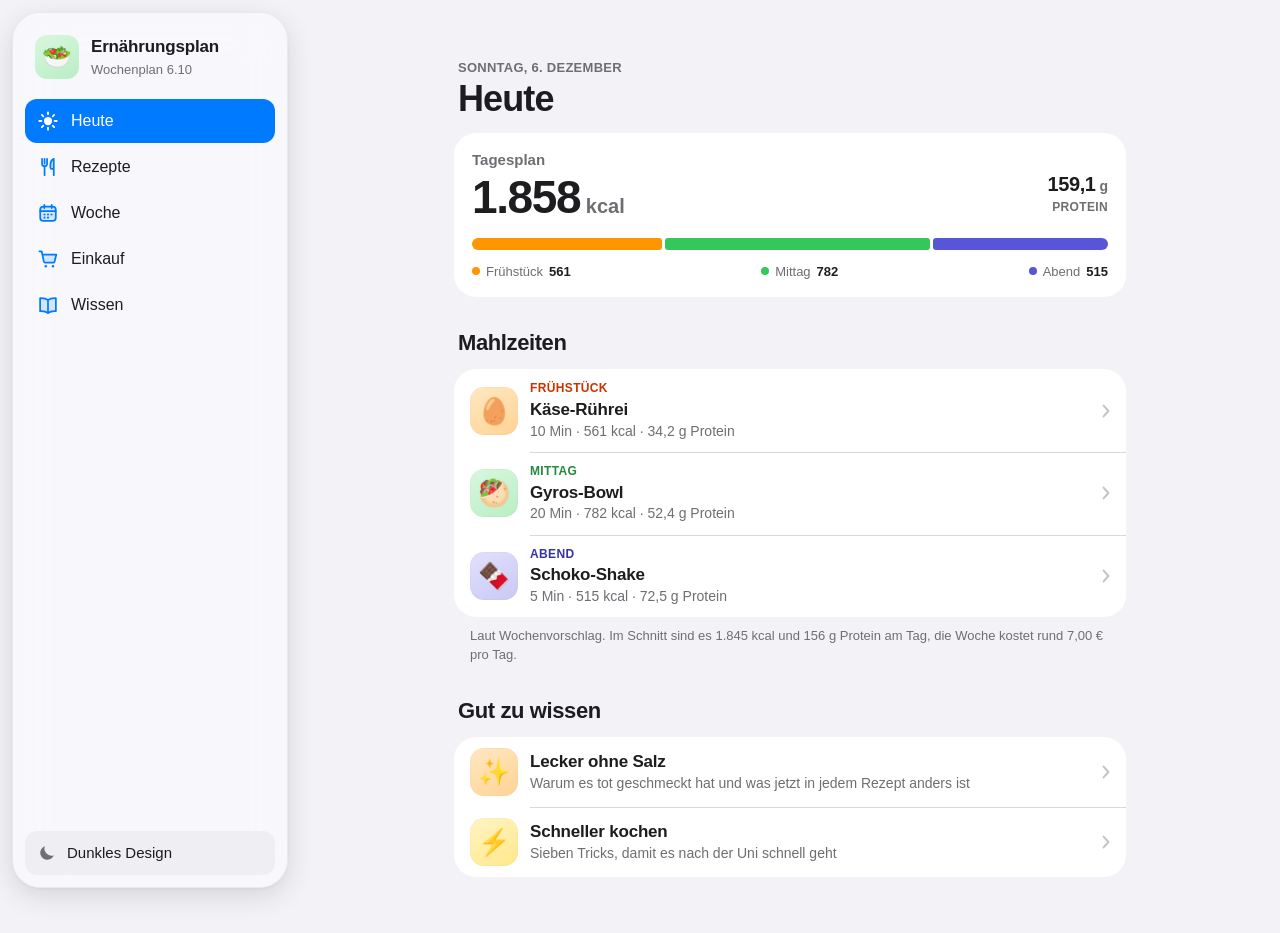
==== commit 8c0768ec: "Wochenplan 6.10: Paprika-Hack-Nudeln statt Cheeseburger - Neues Mittagessen am Samstag nach dem Reze" ====
--- a/index.html
+++ b/index.html
@@ -4,7 +4,7 @@
 <meta charset="utf-8">
 <meta name="viewport" content="width=device-width, initial-scale=1, viewport-fit=cover">
 <title>Ernährungsplan</title>
-<meta name="description" content="Wochenplan 6.9 – schnell und lecker ohne Salz, rund 1.834 kcal und 154 g Protein am Tag">
+<meta name="description" content="Wochenplan 6.10 – schnell und lecker ohne Salz, rund 1.845 kcal und 156 g Protein am Tag">
 <meta name="theme-color" content="#f2f2f7">
 <meta name="apple-mobile-web-app-capable" content="yes">
 <meta name="apple-mobile-web-app-status-bar-style" content="default">
@@ -637,7 +637,7 @@
 </head>
 <body>
 <aside class="side" aria-label="Navigation">
-  <div class="side-h"><span class="side-ic" aria-hidden="true">🥗</span><div><b>Ernährungsplan</b><small>Wochenplan 6.9</small></div></div>
+  <div class="side-h"><span class="side-ic" aria-hidden="true">🥗</span><div><b>Ernährungsplan</b><small>Wochenplan 6.10</small></div></div>
   <nav class="side-n"><a class="side-i" href="#heute" data-tab="heute"><svg viewBox="0 0 24 24" aria-hidden="true"><circle cx="12" cy="12" r="4.5" fill="currentColor"/><path d="M12 2.5v2.2M12 19.3v2.2M2.5 12h2.2M19.3 12h2.2M5.3 5.3l1.55 1.55M17.15 17.15l1.55 1.55M5.3 18.7l1.55-1.55M17.15 6.85l1.55-1.55" stroke="currentColor" stroke-width="2" stroke-linecap="round"/></svg><span>Heute</span></a><a class="side-i" href="#rezepte" data-tab="rezepte"><svg viewBox="0 0 24 24" aria-hidden="true" fill="none" stroke="currentColor" stroke-width="1.9" stroke-linecap="round" stroke-linejoin="round"><path d="M5.5 3v5.4a2.75 2.75 0 0 0 5.5 0V3M8.25 3v5.4M8.25 11.2V21"/><path d="M18.3 21V3.2c-2.4.9-3.7 3.5-3.7 7v2.4c0 .9.7 1.5 1.6 1.5h2.1" fill="currentColor" fill-opacity=".18"/></svg><span>Rezepte</span></a><a class="side-i" href="#woche" data-tab="woche"><svg viewBox="0 0 24 24" aria-hidden="true"><rect x="3.5" y="5" width="17" height="15.5" rx="3.4" fill="currentColor" fill-opacity=".14" stroke="currentColor" stroke-width="1.9"/><path d="M3.5 9.9h17M8 3v3.6M16 3v3.6" stroke="currentColor" stroke-width="1.9" stroke-linecap="round"/><g fill="currentColor"><circle cx="8.2" cy="13.6" r="1.15"/><circle cx="12" cy="13.6" r="1.15"/><circle cx="15.8" cy="13.6" r="1.15"/><circle cx="8.2" cy="17.1" r="1.15"/><circle cx="12" cy="17.1" r="1.15"/></g></svg><span>Woche</span></a><a class="side-i" href="#einkauf" data-tab="einkauf"><svg viewBox="0 0 24 24" aria-hidden="true" fill="none" stroke="currentColor" stroke-width="1.9" stroke-linecap="round" stroke-linejoin="round"><path d="M2.6 3.6h2.5l2.3 11a1.7 1.7 0 0 0 1.7 1.4h8.4a1.7 1.7 0 0 0 1.7-1.3L21 7.3H6.1" fill="currentColor" fill-opacity=".14"/><circle cx="9.6" cy="20" r="1.35" fill="currentColor" stroke="none"/><circle cx="17.4" cy="20" r="1.35" fill="currentColor" stroke="none"/></svg><span>Einkauf</span></a><a class="side-i" href="#wissen" data-tab="wissen"><svg viewBox="0 0 24 24" aria-hidden="true" fill="none" stroke="currentColor" stroke-width="1.9" stroke-linejoin="round"><path d="M12 6.6C10.2 5.1 7.6 4.4 3.4 4.6v14.1c4.2-.2 6.8.5 8.6 2 1.8-1.5 4.4-2.2 8.6-2V4.6c-4.2-.2-6.8.5-8.6 2Z" fill="currentColor" fill-opacity=".14"/><path d="M12 6.6v14"/></svg><span>Wissen</span></a></nav>
   <button class="side-theme" type="button" data-theme-toggle><svg class="ico-moon" viewBox="0 0 24 24" aria-hidden="true"><path d="M20.2 14.6A8.4 8.4 0 0 1 9.4 3.8a8.4 8.4 0 1 0 10.8 10.8Z" fill="currentColor"/></svg><svg class="ico-sun" viewBox="0 0 24 24" aria-hidden="true"><circle cx="12" cy="12" r="4.4" fill="currentColor"/><path d="M12 2.6v2.3M12 19.1v2.3M2.6 12h2.3M19.1 12h2.3M5.35 5.35 7 7M17 17l1.65 1.65M5.35 18.65 7 17M17 7l1.65-1.65" stroke="currentColor" stroke-width="2" stroke-linecap="round"/></svg><span class="t-l">Dunkles Design</span><span class="t-d">Helles Design</span></button>
 </aside>
@@ -653,8 +653,8 @@
     <h2 class="gh jsonly">Mahlzeiten</h2>
     <div class="list jsonly" id="todayList"></div>
     <h2 class="gh nojs">Deine Woche</h2>
-    <div class="list nojs"><a class="row wrow" href="#tag-0"><span class="wd">Montag</span><span class="wemo" aria-hidden="true"><i class="t-orange">🥣</i><i class="t-green">🍝</i><i class="t-indigo">🍒</i></span><span class="wv"><b class="num">1.798</b><small class="num">148,3 g</small></span><svg class="chev" viewBox="0 0 8 14" aria-hidden="true"><path d="M1.6 1.6 6.4 7l-4.8 5.4" fill="none" stroke="currentColor" stroke-width="2" stroke-linecap="round" stroke-linejoin="round"/></svg></a><a class="row wrow" href="#tag-1"><span class="wd">Dienstag</span><span class="wemo" aria-hidden="true"><i class="t-orange">🥣</i><i class="t-green">🍝</i><i class="t-indigo">🍌</i></span><span class="wv"><b class="num">1.844</b><small class="num">148,1 g</small></span><svg class="chev" viewBox="0 0 8 14" aria-hidden="true"><path d="M1.6 1.6 6.4 7l-4.8 5.4" fill="none" stroke="currentColor" stroke-width="2" stroke-linecap="round" stroke-linejoin="round"/></svg></a><a class="row wrow" href="#tag-2"><span class="wd">Mittwoch</span><span class="wemo" aria-hidden="true"><i class="t-orange">🫐</i><i class="t-green">🍚</i><i class="t-indigo">🍫</i></span><span class="wv"><b class="num">1.853</b><small class="num">158,0 g</small></span><svg class="chev" viewBox="0 0 8 14" aria-hidden="true"><path d="M1.6 1.6 6.4 7l-4.8 5.4" fill="none" stroke="currentColor" stroke-width="2" stroke-linecap="round" stroke-linejoin="round"/></svg></a><a class="row wrow" href="#tag-3"><span class="wd">Donnerstag</span><span class="wemo" aria-hidden="true"><i class="t-orange">🫙</i><i class="t-green">🧀</i><i class="t-indigo">🍮</i></span><span class="wv"><b class="num">1.828</b><small class="num">161,0 g</small></span><svg class="chev" viewBox="0 0 8 14" aria-hidden="true"><path d="M1.6 1.6 6.4 7l-4.8 5.4" fill="none" stroke="currentColor" stroke-width="2" stroke-linecap="round" stroke-linejoin="round"/></svg></a><a class="row wrow" href="#tag-4"><span class="wd">Freitag</span><span class="wemo" aria-hidden="true"><i class="t-orange">🫙</i><i class="t-green">🌯</i><i class="t-indigo">🍌</i></span><span class="wv"><b class="num">1.824</b><small class="num">153,8 g</small></span><svg class="chev" viewBox="0 0 8 14" aria-hidden="true"><path d="M1.6 1.6 6.4 7l-4.8 5.4" fill="none" stroke="currentColor" stroke-width="2" stroke-linecap="round" stroke-linejoin="round"/></svg></a><a class="row wrow" href="#tag-5"><span class="wd">Samstag</span><span class="wemo" aria-hidden="true"><i class="t-orange">🍳</i><i class="t-green">🍔</i><i class="t-indigo">🍒</i></span><span class="wv"><b class="num">1.832</b><small class="num">151,2 g</small></span><svg class="chev" viewBox="0 0 8 14" aria-hidden="true"><path d="M1.6 1.6 6.4 7l-4.8 5.4" fill="none" stroke="currentColor" stroke-width="2" stroke-linecap="round" stroke-linejoin="round"/></svg></a><a class="row wrow" href="#tag-6"><span class="wd">Sonntag</span><span class="wemo" aria-hidden="true"><i class="t-orange">🥚</i><i class="t-green">🥙</i><i class="t-indigo">🍫</i></span><span class="wv"><b class="num">1.858</b><small class="num">159,1 g</small></span><svg class="chev" viewBox="0 0 8 14" aria-hidden="true"><path d="M1.6 1.6 6.4 7l-4.8 5.4" fill="none" stroke="currentColor" stroke-width="2" stroke-linecap="round" stroke-linejoin="round"/></svg></a></div>
-    <p class="foot">Laut Wochenvorschlag. Im Schnitt sind es 1.834 kcal und 154 g Protein am Tag, die Woche kostet rund 6,90 € pro Tag.</p>
+    <div class="list nojs"><a class="row wrow" href="#tag-0"><span class="wd">Montag</span><span class="wemo" aria-hidden="true"><i class="t-orange">🥣</i><i class="t-green">🍝</i><i class="t-indigo">🍒</i></span><span class="wv"><b class="num">1.798</b><small class="num">148,3 g</small></span><svg class="chev" viewBox="0 0 8 14" aria-hidden="true"><path d="M1.6 1.6 6.4 7l-4.8 5.4" fill="none" stroke="currentColor" stroke-width="2" stroke-linecap="round" stroke-linejoin="round"/></svg></a><a class="row wrow" href="#tag-1"><span class="wd">Dienstag</span><span class="wemo" aria-hidden="true"><i class="t-orange">🥣</i><i class="t-green">🍝</i><i class="t-indigo">🍌</i></span><span class="wv"><b class="num">1.844</b><small class="num">148,1 g</small></span><svg class="chev" viewBox="0 0 8 14" aria-hidden="true"><path d="M1.6 1.6 6.4 7l-4.8 5.4" fill="none" stroke="currentColor" stroke-width="2" stroke-linecap="round" stroke-linejoin="round"/></svg></a><a class="row wrow" href="#tag-2"><span class="wd">Mittwoch</span><span class="wemo" aria-hidden="true"><i class="t-orange">🫐</i><i class="t-green">🍚</i><i class="t-indigo">🍫</i></span><span class="wv"><b class="num">1.853</b><small class="num">158,0 g</small></span><svg class="chev" viewBox="0 0 8 14" aria-hidden="true"><path d="M1.6 1.6 6.4 7l-4.8 5.4" fill="none" stroke="currentColor" stroke-width="2" stroke-linecap="round" stroke-linejoin="round"/></svg></a><a class="row wrow" href="#tag-3"><span class="wd">Donnerstag</span><span class="wemo" aria-hidden="true"><i class="t-orange">🫙</i><i class="t-green">🧀</i><i class="t-indigo">🍮</i></span><span class="wv"><b class="num">1.828</b><small class="num">161,0 g</small></span><svg class="chev" viewBox="0 0 8 14" aria-hidden="true"><path d="M1.6 1.6 6.4 7l-4.8 5.4" fill="none" stroke="currentColor" stroke-width="2" stroke-linecap="round" stroke-linejoin="round"/></svg></a><a class="row wrow" href="#tag-4"><span class="wd">Freitag</span><span class="wemo" aria-hidden="true"><i class="t-orange">🫙</i><i class="t-green">🌯</i><i class="t-indigo">🍌</i></span><span class="wv"><b class="num">1.824</b><small class="num">153,8 g</small></span><svg class="chev" viewBox="0 0 8 14" aria-hidden="true"><path d="M1.6 1.6 6.4 7l-4.8 5.4" fill="none" stroke="currentColor" stroke-width="2" stroke-linecap="round" stroke-linejoin="round"/></svg></a><a class="row wrow" href="#tag-5"><span class="wd">Samstag</span><span class="wemo" aria-hidden="true"><i class="t-orange">🍳</i><i class="t-green">🫑</i><i class="t-indigo">🍒</i></span><span class="wv"><b class="num">1.907</b><small class="num">161,7 g</small></span><svg class="chev" viewBox="0 0 8 14" aria-hidden="true"><path d="M1.6 1.6 6.4 7l-4.8 5.4" fill="none" stroke="currentColor" stroke-width="2" stroke-linecap="round" stroke-linejoin="round"/></svg></a><a class="row wrow" href="#tag-6"><span class="wd">Sonntag</span><span class="wemo" aria-hidden="true"><i class="t-orange">🥚</i><i class="t-green">🥙</i><i class="t-indigo">🍫</i></span><span class="wv"><b class="num">1.858</b><small class="num">159,1 g</small></span><svg class="chev" viewBox="0 0 8 14" aria-hidden="true"><path d="M1.6 1.6 6.4 7l-4.8 5.4" fill="none" stroke="currentColor" stroke-width="2" stroke-linecap="round" stroke-linejoin="round"/></svg></a></div>
+    <p class="foot">Laut Wochenvorschlag. Im Schnitt sind es 1.845 kcal und 156 g Protein am Tag, die Woche kostet rund 7,00 € pro Tag.</p>
     <h2 class="gh">Gut zu wissen</h2>
     <div class="list">
       <a class="row" href="#w/lecker-ohne-salz" ><span class="tile t-orange " aria-hidden="true">✨</span><span class="rtx"><span class="rtt">Lecker ohne Salz</span><span class="rmeta">Warum es tot geschmeckt hat und was jetzt in jedem Rezept anders ist</span></span><svg class="chev" viewBox="0 0 8 14" aria-hidden="true"><path d="M1.6 1.6 6.4 7l-4.8 5.4" fill="none" stroke="currentColor" stroke-width="2" stroke-linecap="round" stroke-linejoin="round"/></svg></a>
@@ -680,11 +680,11 @@
       
     </div>
     <div class="cat" data-cat="mittagessen" hidden>
-      <div class="cat-h"><h2 class="cat-t">Mittagessen</h2><span class="cat-n">7 Rezepte · Ø 770 kcal · 50 g Protein</span></div>
+      <div class="cat-h"><h2 class="cat-t">Mittagessen</h2><span class="cat-n">7 Rezepte · Ø 780 kcal · 51 g Protein</span></div>
       
-      <div class="chips" role="group" aria-label="Filter"><button type="button" class="chip on" data-f="all">Alle <span>7</span></button><button type="button" class="chip" data-f="pasta">Nudeln <span>3</span></button><button type="button" class="chip" data-f="rice">Reis <span>2</span></button><button type="button" class="chip" data-f="hand">Burger &amp; Wrap <span>2</span></button></div>
-      <div class="list rlist"><a class="row rrow" href="#r/m-bolognese" data-kind="pasta" data-q="spaghetti bolognese mit parmesan bolognese nudeln mittagessen nudeln (spaghetti oder penne) rinderhackfleisch champignons karotte zwiebel passierte tomaten grana padano tomatenmark knoblauch, frisch balsamico honig oregano chiliflocken pfeffer, frisch gemahlen"><span class="tile t-green " aria-hidden="true">🍝</span><span class="rtx"><span class="rcap c-green">Nudeln</span><span class="rtt">Spaghetti Bolognese mit Parmesan</span><span class="rmeta">25 Min · <span class="num">723 kcal</span> · <span class="num">45,5 g</span> Protein</span></span><svg class="chev" viewBox="0 0 8 14" aria-hidden="true"><path d="M1.6 1.6 6.4 7l-4.8 5.4" fill="none" stroke="currentColor" stroke-width="2" stroke-linecap="round" stroke-linejoin="round"/></svg></a><a class="row rrow" href="#r/m-maccheese" data-kind="pasta" data-q="mac &amp; cheese mit hähnchen und brokkoli mac &amp; cheese nudeln mittagessen nudeln (makkaroni oder penne) hähnchenbrust tk-brokkoli milch 1,5 % gouda, gerieben grana padano speisestärke senf, mittelscharf rapsöl paprikapulver, geräuchert knoblauchgranulat pfeffer, frisch gemahlen"><span class="tile t-green " aria-hidden="true">🧀</span><span class="rtx"><span class="rcap c-green">Nudeln</span><span class="rtt">Mac &amp; Cheese mit Hähnchen und Brokkoli</span><span class="rmeta">20 Min · <span class="num">764 kcal</span> · <span class="num">57,7 g</span> Protein</span></span><svg class="chev" viewBox="0 0 8 14" aria-hidden="true"><path d="M1.6 1.6 6.4 7l-4.8 5.4" fill="none" stroke="currentColor" stroke-width="2" stroke-linecap="round" stroke-linejoin="round"/></svg></a><a class="row rrow" href="#r/m-burrito" data-kind="rice" data-q="burrito-reispfanne mit geschmolzenem käse burrito-reispfanne reis mittagessen reis hähnchenbrust paprika kidneybohnen, abgetropft tk-mais passierte tomaten gouda, gerieben feta skyr natur zwiebel knoblauch, frisch tomatenmark rapsöl kreuzkümmel, gemahlen paprikapulver, geräuchert oregano chiliflocken zitrone tk-kräuter pfeffer, frisch gemahlen"><span class="tile t-green " aria-hidden="true">🍚</span><span class="rtx"><span class="rcap c-green">Reis</span><span class="rtt">Burrito-Reispfanne mit geschmolzenem Käse</span><span class="rmeta">20 Min · <span class="num">886 kcal</span> · <span class="num">50,8 g</span> Protein</span></span><svg class="chev" viewBox="0 0 8 14" aria-hidden="true"><path d="M1.6 1.6 6.4 7l-4.8 5.4" fill="none" stroke="currentColor" stroke-width="2" stroke-linecap="round" stroke-linejoin="round"/></svg></a><a class="row rrow" href="#r/m-gyros-bowl" data-kind="rice" data-q="gyros-reis-bowl mit tzatziki und feta gyros-bowl reis mittagessen reis hähnchenbrust skyr natur gurke cherrytomaten feta zwiebel knoblauch, frisch zitrone rapsöl paprikapulver, edelsüß paprikapulver, geräuchert oregano kreuzkümmel, gemahlen tk-kräuter pfeffer, frisch gemahlen"><span class="tile t-green " aria-hidden="true">🥙</span><span class="rtx"><span class="rcap c-green">Reis</span><span class="rtt">Gyros-Reis-Bowl mit Tzatziki und Feta</span><span class="rmeta">20 Min · <span class="num">782 kcal</span> · <span class="num">52,4 g</span> Protein</span></span><svg class="chev" viewBox="0 0 8 14" aria-hidden="true"><path d="M1.6 1.6 6.4 7l-4.8 5.4" fill="none" stroke="currentColor" stroke-width="2" stroke-linecap="round" stroke-linejoin="round"/></svg></a><a class="row rrow" href="#r/m-cheeseburger" data-kind="hand" data-q="cheeseburger mit airfryer-pommes cheeseburger mit pommes mittagessen rinderhackfleisch vollkornbrötchen gouda, gerieben kartoffeln grana padano cherrytomaten gurke zwiebel skyr natur tomatenmark senf, mittelscharf senf, mittelscharf honig branntweinessig balsamico speisestärke rapsöl paprikapulver, geräuchert knoblauchgranulat pfeffer, frisch gemahlen"><span class="tile t-green " aria-hidden="true">🍔</span><span class="rtx"><span class="rcap c-green">Mit Pommes</span><span class="rtt">Cheeseburger mit Airfryer-Pommes</span><span class="rmeta">30 Min · <span class="num">768 kcal</span> · <span class="num">46,4 g</span> Protein</span></span><svg class="chev" viewBox="0 0 8 14" aria-hidden="true"><path d="M1.6 1.6 6.4 7l-4.8 5.4" fill="none" stroke="currentColor" stroke-width="2" stroke-linecap="round" stroke-linejoin="round"/></svg></a><a class="row rrow" href="#r/m-haehnchen-burrito" data-kind="hand" data-q="knuspriger hähnchen-linsen-burrito aus dem airfryer hähnchen-linsen-burrito airfryer mittagessen tortilla-wrap hähnchenbrust rote linsen kidneybohnen, abgetropft paprika tk-mais passierte tomaten gouda, gerieben feta skyr natur cherrytomaten tk-kräuter zwiebel knoblauch, frisch tomatenmark rapsöl kreuzkümmel, gemahlen paprikapulver, geräuchert oregano chiliflocken backkakao honig zitrone pfeffer, frisch gemahlen"><span class="tile t-green " aria-hidden="true">🌯</span><span class="rtx"><span class="rcap c-green">Airfryer</span><span class="rtt">Knuspriger Hähnchen-Linsen-Burrito aus dem Airfryer</span><span class="rmeta">25 Min · <span class="num">725 kcal</span> · <span class="num">51,2 g</span> Protein</span></span><svg class="chev" viewBox="0 0 8 14" aria-hidden="true"><path d="M1.6 1.6 6.4 7l-4.8 5.4" fill="none" stroke="currentColor" stroke-width="2" stroke-linecap="round" stroke-linejoin="round"/></svg></a><a class="row rrow" href="#r/m-tomaten-pasta" data-kind="pasta" data-q="cremige tomaten-feta-pasta mit hähnchen tomaten-feta-pasta nudeln mittagessen nudeln (penne) hähnchenbrust feta passierte tomaten grana padano zwiebel knoblauch, frisch tomatenmark olivenöl honig oregano chiliflocken tk-kräuter pfeffer, frisch gemahlen"><span class="tile t-green " aria-hidden="true">🍅</span><span class="rtx"><span class="rcap c-green">Nudeln</span><span class="rtt">Cremige Tomaten-Feta-Pasta mit Hähnchen</span><span class="rmeta">20 Min · <span class="num">694 kcal</span> · <span class="num">51,5 g</span> Protein</span></span><svg class="chev" viewBox="0 0 8 14" aria-hidden="true"><path d="M1.6 1.6 6.4 7l-4.8 5.4" fill="none" stroke="currentColor" stroke-width="2" stroke-linecap="round" stroke-linejoin="round"/></svg></a></div>
-      <p class="foot cat-f">Nudeln, Reis, Burger und Burrito: Jedes Gericht hat Käse oder kräftige Röstaromen, damit es ohne Salz schmeckt. Die Tomaten-Feta-Pasta ist der Joker, wenn du ein Mittagessen tauschen willst. Kartoffeln gibt es nur als Pommes aus dem Airfryer, gewogen mit Schale.</p>
+      <div class="chips" role="group" aria-label="Filter"><button type="button" class="chip on" data-f="all">Alle <span>7</span></button><button type="button" class="chip" data-f="pasta">Nudeln <span>4</span></button><button type="button" class="chip" data-f="rice">Reis <span>2</span></button><button type="button" class="chip" data-f="hand">Wrap <span>1</span></button></div>
+      <div class="list rlist"><a class="row rrow" href="#r/m-bolognese" data-kind="pasta" data-q="spaghetti bolognese mit parmesan bolognese nudeln mittagessen nudeln (spaghetti oder penne) rinderhackfleisch champignons karotte zwiebel passierte tomaten grana padano tomatenmark knoblauch, frisch balsamico honig oregano chiliflocken pfeffer, frisch gemahlen"><span class="tile t-green " aria-hidden="true">🍝</span><span class="rtx"><span class="rcap c-green">Nudeln</span><span class="rtt">Spaghetti Bolognese mit Parmesan</span><span class="rmeta">25 Min · <span class="num">723 kcal</span> · <span class="num">45,5 g</span> Protein</span></span><svg class="chev" viewBox="0 0 8 14" aria-hidden="true"><path d="M1.6 1.6 6.4 7l-4.8 5.4" fill="none" stroke="currentColor" stroke-width="2" stroke-linecap="round" stroke-linejoin="round"/></svg></a><a class="row rrow" href="#r/m-maccheese" data-kind="pasta" data-q="mac &amp; cheese mit hähnchen und brokkoli mac &amp; cheese nudeln mittagessen nudeln (makkaroni oder penne) hähnchenbrust tk-brokkoli milch 1,5 % gouda, gerieben grana padano speisestärke senf, mittelscharf rapsöl paprikapulver, geräuchert knoblauchgranulat pfeffer, frisch gemahlen"><span class="tile t-green " aria-hidden="true">🧀</span><span class="rtx"><span class="rcap c-green">Nudeln</span><span class="rtt">Mac &amp; Cheese mit Hähnchen und Brokkoli</span><span class="rmeta">20 Min · <span class="num">764 kcal</span> · <span class="num">57,7 g</span> Protein</span></span><svg class="chev" viewBox="0 0 8 14" aria-hidden="true"><path d="M1.6 1.6 6.4 7l-4.8 5.4" fill="none" stroke="currentColor" stroke-width="2" stroke-linecap="round" stroke-linejoin="round"/></svg></a><a class="row rrow" href="#r/m-paprika-hack" data-kind="pasta" data-q="cremige paprika-hack-nudeln mit käsedecke paprika-hack-nudeln eine pfanne mittagessen nudeln (penne oder fusilli) rinderhackfleisch paprika zwiebel passierte tomaten skyr natur gouda, gerieben feta tomatenmark knoblauch, frisch senf, mittelscharf honig paprikapulver, edelsüß paprikapulver, geräuchert oregano chiliflocken tk-kräuter pfeffer, frisch gemahlen"><span class="tile t-green " aria-hidden="true">🫑</span><span class="rtx"><span class="rcap c-green">Eine Pfanne</span><span class="rtt">Cremige Paprika-Hack-Nudeln mit Käsedecke</span><span class="rmeta">30 Min · <span class="num">843 kcal</span> · <span class="num">56,9 g</span> Protein</span></span><svg class="chev" viewBox="0 0 8 14" aria-hidden="true"><path d="M1.6 1.6 6.4 7l-4.8 5.4" fill="none" stroke="currentColor" stroke-width="2" stroke-linecap="round" stroke-linejoin="round"/></svg></a><a class="row rrow" href="#r/m-burrito" data-kind="rice" data-q="burrito-reispfanne mit geschmolzenem käse burrito-reispfanne reis mittagessen reis hähnchenbrust paprika kidneybohnen, abgetropft tk-mais passierte tomaten gouda, gerieben feta skyr natur zwiebel knoblauch, frisch tomatenmark rapsöl kreuzkümmel, gemahlen paprikapulver, geräuchert oregano chiliflocken zitrone tk-kräuter pfeffer, frisch gemahlen"><span class="tile t-green " aria-hidden="true">🍚</span><span class="rtx"><span class="rcap c-green">Reis</span><span class="rtt">Burrito-Reispfanne mit geschmolzenem Käse</span><span class="rmeta">20 Min · <span class="num">886 kcal</span> · <span class="num">50,8 g</span> Protein</span></span><svg class="chev" viewBox="0 0 8 14" aria-hidden="true"><path d="M1.6 1.6 6.4 7l-4.8 5.4" fill="none" stroke="currentColor" stroke-width="2" stroke-linecap="round" stroke-linejoin="round"/></svg></a><a class="row rrow" href="#r/m-gyros-bowl" data-kind="rice" data-q="gyros-reis-bowl mit tzatziki und feta gyros-bowl reis mittagessen reis hähnchenbrust skyr natur gurke cherrytomaten feta zwiebel knoblauch, frisch zitrone rapsöl paprikapulver, edelsüß paprikapulver, geräuchert oregano kreuzkümmel, gemahlen tk-kräuter pfeffer, frisch gemahlen"><span class="tile t-green " aria-hidden="true">🥙</span><span class="rtx"><span class="rcap c-green">Reis</span><span class="rtt">Gyros-Reis-Bowl mit Tzatziki und Feta</span><span class="rmeta">20 Min · <span class="num">782 kcal</span> · <span class="num">52,4 g</span> Protein</span></span><svg class="chev" viewBox="0 0 8 14" aria-hidden="true"><path d="M1.6 1.6 6.4 7l-4.8 5.4" fill="none" stroke="currentColor" stroke-width="2" stroke-linecap="round" stroke-linejoin="round"/></svg></a><a class="row rrow" href="#r/m-haehnchen-burrito" data-kind="hand" data-q="knuspriger hähnchen-linsen-burrito aus dem airfryer hähnchen-linsen-burrito airfryer mittagessen tortilla-wrap hähnchenbrust rote linsen kidneybohnen, abgetropft paprika tk-mais passierte tomaten gouda, gerieben feta skyr natur cherrytomaten tk-kräuter zwiebel knoblauch, frisch tomatenmark rapsöl kreuzkümmel, gemahlen paprikapulver, geräuchert oregano chiliflocken backkakao honig zitrone pfeffer, frisch gemahlen"><span class="tile t-green " aria-hidden="true">🌯</span><span class="rtx"><span class="rcap c-green">Airfryer</span><span class="rtt">Knuspriger Hähnchen-Linsen-Burrito aus dem Airfryer</span><span class="rmeta">25 Min · <span class="num">725 kcal</span> · <span class="num">51,2 g</span> Protein</span></span><svg class="chev" viewBox="0 0 8 14" aria-hidden="true"><path d="M1.6 1.6 6.4 7l-4.8 5.4" fill="none" stroke="currentColor" stroke-width="2" stroke-linecap="round" stroke-linejoin="round"/></svg></a><a class="row rrow" href="#r/m-tomaten-pasta" data-kind="pasta" data-q="cremige tomaten-feta-pasta mit hähnchen tomaten-feta-pasta nudeln mittagessen nudeln (penne) hähnchenbrust feta passierte tomaten grana padano zwiebel knoblauch, frisch tomatenmark olivenöl honig oregano chiliflocken tk-kräuter pfeffer, frisch gemahlen"><span class="tile t-green " aria-hidden="true">🍅</span><span class="rtx"><span class="rcap c-green">Nudeln</span><span class="rtt">Cremige Tomaten-Feta-Pasta mit Hähnchen</span><span class="rmeta">20 Min · <span class="num">694 kcal</span> · <span class="num">51,5 g</span> Protein</span></span><svg class="chev" viewBox="0 0 8 14" aria-hidden="true"><path d="M1.6 1.6 6.4 7l-4.8 5.4" fill="none" stroke="currentColor" stroke-width="2" stroke-linecap="round" stroke-linejoin="round"/></svg></a></div>
+      <p class="foot cat-f">Nudeln, Reis und Burrito: Jedes Gericht hat Käse oder kräftige Röstaromen, damit es ohne Salz schmeckt. Die Tomaten-Feta-Pasta ist der Joker, wenn du ein Mittagessen tauschen willst.</p>
       
     </div>
     <div class="cat" data-cat="shakes" hidden>
@@ -717,9 +717,9 @@
     <div class="card sum jsonly" id="daySum"></div>
     <div class="list jsonly" id="dayList"></div>
     <h2 class="gh jsonly">Alle Tage</h2>
-    <div class="list jsonly" id="weekList"><button type="button" class="row wrow" data-day="0"><span class="wd">Montag</span><span class="wemo" aria-hidden="true"><i class="t-orange">🥣</i><i class="t-green">🍝</i><i class="t-indigo">🍒</i></span><span class="wv"><b class="num">1.798</b><small class="num">148,3 g</small></span><svg class="chev" viewBox="0 0 8 14" aria-hidden="true"><path d="M1.6 1.6 6.4 7l-4.8 5.4" fill="none" stroke="currentColor" stroke-width="2" stroke-linecap="round" stroke-linejoin="round"/></svg></button><button type="button" class="row wrow" data-day="1"><span class="wd">Dienstag</span><span class="wemo" aria-hidden="true"><i class="t-orange">🥣</i><i class="t-green">🍝</i><i class="t-indigo">🍌</i></span><span class="wv"><b class="num">1.844</b><small class="num">148,1 g</small></span><svg class="chev" viewBox="0 0 8 14" aria-hidden="true"><path d="M1.6 1.6 6.4 7l-4.8 5.4" fill="none" stroke="currentColor" stroke-width="2" stroke-linecap="round" stroke-linejoin="round"/></svg></button><button type="button" class="row wrow" data-day="2"><span class="wd">Mittwoch</span><span class="wemo" aria-hidden="true"><i class="t-orange">🫐</i><i class="t-green">🍚</i><i class="t-indigo">🍫</i></span><span class="wv"><b class="num">1.853</b><small class="num">158,0 g</small></span><svg class="chev" viewBox="0 0 8 14" aria-hidden="true"><path d="M1.6 1.6 6.4 7l-4.8 5.4" fill="none" stroke="currentColor" stroke-width="2" stroke-linecap="round" stroke-linejoin="round"/></svg></button><button type="button" class="row wrow" data-day="3"><span class="wd">Donnerstag</span><span class="wemo" aria-hidden="true"><i class="t-orange">🫙</i><i class="t-green">🧀</i><i class="t-indigo">🍮</i></span><span class="wv"><b class="num">1.828</b><small class="num">161,0 g</small></span><svg class="chev" viewBox="0 0 8 14" aria-hidden="true"><path d="M1.6 1.6 6.4 7l-4.8 5.4" fill="none" stroke="currentColor" stroke-width="2" stroke-linecap="round" stroke-linejoin="round"/></svg></button><button type="button" class="row wrow" data-day="4"><span class="wd">Freitag</span><span class="wemo" aria-hidden="true"><i class="t-orange">🫙</i><i class="t-green">🌯</i><i class="t-indigo">🍌</i></span><span class="wv"><b class="num">1.824</b><small class="num">153,8 g</small></span><svg class="chev" viewBox="0 0 8 14" aria-hidden="true"><path d="M1.6 1.6 6.4 7l-4.8 5.4" fill="none" stroke="currentColor" stroke-width="2" stroke-linecap="round" stroke-linejoin="round"/></svg></button><button type="button" class="row wrow" data-day="5"><span class="wd">Samstag</span><span class="wemo" aria-hidden="true"><i class="t-orange">🍳</i><i class="t-green">🍔</i><i class="t-indigo">🍒</i></span><span class="wv"><b class="num">1.832</b><small class="num">151,2 g</small></span><svg class="chev" viewBox="0 0 8 14" aria-hidden="true"><path d="M1.6 1.6 6.4 7l-4.8 5.4" fill="none" stroke="currentColor" stroke-width="2" stroke-linecap="round" stroke-linejoin="round"/></svg></button><button type="button" class="row wrow" data-day="6"><span class="wd">Sonntag</span><span class="wemo" aria-hidden="true"><i class="t-orange">🥚</i><i class="t-green">🥙</i><i class="t-indigo">🍫</i></span><span class="wv"><b class="num">1.858</b><small class="num">159,1 g</small></span><svg class="chev" viewBox="0 0 8 14" aria-hidden="true"><path d="M1.6 1.6 6.4 7l-4.8 5.4" fill="none" stroke="currentColor" stroke-width="2" stroke-linecap="round" stroke-linejoin="round"/></svg></button></div>
-    <div class="nojs"><div class="dayblock" id="tag-0"><div class="card sum"><div class="sum-top"><div><div class="sum-l">Montag</div><div class="sum-k num">1.798<small> kcal</small></div></div><div class="sum-side"><div><b class="num">148,3<span class="u"> g</span></b><small>Protein</small></div></div></div><div class="bar" role="img" aria-label="Kalorien: Frühstück 563 kcal, Mittag 723 kcal, Abend 512 kcal"><i class="b-orange" style="flex:563"></i><i class="b-green" style="flex:723"></i><i class="b-indigo" style="flex:512"></i></div><div class="legend"><span><i class="dot b-orange"></i>Frühstück <b class="num">563</b></span><span><i class="dot b-green"></i>Mittag <b class="num">723</b></span><span><i class="dot b-indigo"></i>Abend <b class="num">512</b></span></div></div><div class="list"><a class="row" href="#r/f-porridge"><span class="tile t-orange" aria-hidden="true">🥣</span><span class="rtx"><span class="rcap c-orange">Frühstück</span><span class="rtt">Porridge</span><span class="rmeta">10 Min · <span class="num">563 kcal</span> · <span class="num">31,2 g</span> Protein</span></span><svg class="chev" viewBox="0 0 8 14" aria-hidden="true"><path d="M1.6 1.6 6.4 7l-4.8 5.4" fill="none" stroke="currentColor" stroke-width="2" stroke-linecap="round" stroke-linejoin="round"/></svg></a><a class="row" href="#r/m-bolognese"><span class="tile t-green" aria-hidden="true">🍝</span><span class="rtx"><span class="rcap c-green">Mittag</span><span class="rtt">Bolognese</span><span class="rmeta">25 Min · <span class="num">723 kcal</span> · <span class="num">45,5 g</span> Protein</span></span><svg class="chev" viewBox="0 0 8 14" aria-hidden="true"><path d="M1.6 1.6 6.4 7l-4.8 5.4" fill="none" stroke="currentColor" stroke-width="2" stroke-linecap="round" stroke-linejoin="round"/></svg></a><a class="row" href="#r/a-beeren-shake"><span class="tile t-indigo" aria-hidden="true">🍒</span><span class="rtx"><span class="rcap c-indigo">Abend</span><span class="rtt">Beeren-Shake</span><span class="rmeta">5 Min · <span class="num">512 kcal</span> · <span class="num">71,6 g</span> Protein</span></span><svg class="chev" viewBox="0 0 8 14" aria-hidden="true"><path d="M1.6 1.6 6.4 7l-4.8 5.4" fill="none" stroke="currentColor" stroke-width="2" stroke-linecap="round" stroke-linejoin="round"/></svg></a></div></div><div class="dayblock" id="tag-1"><div class="card sum"><div class="sum-top"><div><div class="sum-l">Dienstag</div><div class="sum-k num">1.844<small> kcal</small></div></div><div class="sum-side"><div><b class="num">148,1<span class="u"> g</span></b><small>Protein</small></div></div></div><div class="bar" role="img" aria-label="Kalorien: Frühstück 563 kcal, Mittag 723 kcal, Abend 558 kcal"><i class="b-orange" style="flex:563"></i><i class="b-green" style="flex:723"></i><i class="b-indigo" style="flex:558"></i></div><div class="legend"><span><i class="dot b-orange"></i>Frühstück <b class="num">563</b></span><span><i class="dot b-green"></i>Mittag <b class="num">723</b></span><span><i class="dot b-indigo"></i>Abend <b class="num">558</b></span></div></div><div class="list"><a class="row" href="#r/f-porridge"><span class="tile t-orange" aria-hidden="true">🥣</span><span class="rtx"><span class="rcap c-orange">Frühstück</span><span class="rtt">Porridge</span><span class="rmeta">10 Min · <span class="num">563 kcal</span> · <span class="num">31,2 g</span> Protein</span></span><svg class="chev" viewBox="0 0 8 14" aria-hidden="true"><path d="M1.6 1.6 6.4 7l-4.8 5.4" fill="none" stroke="currentColor" stroke-width="2" stroke-linecap="round" stroke-linejoin="round"/></svg></a><a class="row" href="#r/m-bolognese"><span class="tile t-green" aria-hidden="true">🍝</span><span class="rtx"><span class="rcap c-green">Mittag</span><span class="rtt">Bolognese</span><span class="rmeta">25 Min · <span class="num">723 kcal</span> · <span class="num">45,5 g</span> Protein</span></span><svg class="chev" viewBox="0 0 8 14" aria-hidden="true"><path d="M1.6 1.6 6.4 7l-4.8 5.4" fill="none" stroke="currentColor" stroke-width="2" stroke-linecap="round" stroke-linejoin="round"/></svg></a><a class="row" href="#r/a-bananen-shake"><span class="tile t-indigo" aria-hidden="true">🍌</span><span class="rtx"><span class="rcap c-indigo">Abend</span><span class="rtt">Bananen-Shake</span><span class="rmeta">5 Min · <span class="num">558 kcal</span> · <span class="num">71,4 g</span> Protein</span></span><svg class="chev" viewBox="0 0 8 14" aria-hidden="true"><path d="M1.6 1.6 6.4 7l-4.8 5.4" fill="none" stroke="currentColor" stroke-width="2" stroke-linecap="round" stroke-linejoin="round"/></svg></a></div></div><div class="dayblock" id="tag-2"><div class="card sum"><div class="sum-top"><div><div class="sum-l">Mittwoch</div><div class="sum-k num">1.853<small> kcal</small></div></div><div class="sum-side"><div><b class="num">158,0<span class="u"> g</span></b><small>Protein</small></div></div></div><div class="bar" role="img" aria-label="Kalorien: Frühstück 452 kcal, Mittag 886 kcal, Abend 515 kcal"><i class="b-orange" style="flex:452"></i><i class="b-green" style="flex:886"></i><i class="b-indigo" style="flex:515"></i></div><div class="legend"><span><i class="dot b-orange"></i>Frühstück <b class="num">452</b></span><span><i class="dot b-green"></i>Mittag <b class="num">886</b></span><span><i class="dot b-indigo"></i>Abend <b class="num">515</b></span></div></div><div class="list"><a class="row" href="#r/f-skyrbowl"><span class="tile t-orange" aria-hidden="true">🫐</span><span class="rtx"><span class="rcap c-orange">Frühstück</span><span class="rtt">Skyr-Bowl</span><span class="rmeta">5 Min · <span class="num">452 kcal</span> · <span class="num">34,7 g</span> Protein</span></span><svg class="chev" viewBox="0 0 8 14" aria-hidden="true"><path d="M1.6 1.6 6.4 7l-4.8 5.4" fill="none" stroke="currentColor" stroke-width="2" stroke-linecap="round" stroke-linejoin="round"/></svg></a><a class="row" href="#r/m-burrito"><span class="tile t-green" aria-hidden="true">🍚</span><span class="rtx"><span class="rcap c-green">Mittag</span><span class="rtt">Burrito-Reispfanne</span><span class="rmeta">20 Min · <span class="num">886 kcal</span> · <span class="num">50,8 g</span> Protein</span></span><svg class="chev" viewBox="0 0 8 14" aria-hidden="true"><path d="M1.6 1.6 6.4 7l-4.8 5.4" fill="none" stroke="currentColor" stroke-width="2" stroke-linecap="round" stroke-linejoin="round"/></svg></a><a class="row" href="#r/a-schoko-shake"><span class="tile t-indigo" aria-hidden="true">🍫</span><span class="rtx"><span class="rcap c-indigo">Abend</span><span class="rtt">Schoko-Shake</span><span class="rmeta">5 Min · <span class="num">515 kcal</span> · <span class="num">72,5 g</span> Protein</span></span><svg class="chev" viewBox="0 0 8 14" aria-hidden="true"><path d="M1.6 1.6 6.4 7l-4.8 5.4" fill="none" stroke="currentColor" stroke-width="2" stroke-linecap="round" stroke-linejoin="round"/></svg></a></div></div><div class="dayblock" id="tag-3"><div class="card sum"><div class="sum-top"><div><div class="sum-l">Donnerstag</div><div class="sum-k num">1.828<small> kcal</small></div></div><div class="sum-side"><div><b class="num">161,0<span class="u"> g</span></b><small>Protein</small></div></div></div><div class="bar" role="img" aria-label="Kalorien: Frühstück 541 kcal, Mittag 764 kcal, Abend 523 kcal"><i class="b-orange" style="flex:541"></i><i class="b-green" style="flex:764"></i><i class="b-indigo" style="flex:523"></i></div><div class="legend"><span><i class="dot b-orange"></i>Frühstück <b class="num">541</b></span><span><i class="dot b-green"></i>Mittag <b class="num">764</b></span><span><i class="dot b-indigo"></i>Abend <b class="num">523</b></span></div></div><div class="list"><a class="row" href="#r/f-oats"><span class="tile t-orange" aria-hidden="true">🫙</span><span class="rtx"><span class="rcap c-orange">Frühstück</span><span class="rtt">Overnight Oats</span><span class="rmeta">5 Min · <span class="num">541 kcal</span> · <span class="num">31,2 g</span> Protein</span></span><svg class="chev" viewBox="0 0 8 14" aria-hidden="true"><path d="M1.6 1.6 6.4 7l-4.8 5.4" fill="none" stroke="currentColor" stroke-width="2" stroke-linecap="round" stroke-linejoin="round"/></svg></a><a class="row" href="#r/m-maccheese"><span class="tile t-green" aria-hidden="true">🧀</span><span class="rtx"><span class="rcap c-green">Mittag</span><span class="rtt">Mac &amp; Cheese</span><span class="rmeta">20 Min · <span class="num">764 kcal</span> · <span class="num">57,7 g</span> Protein</span></span><svg class="chev" viewBox="0 0 8 14" aria-hidden="true"><path d="M1.6 1.6 6.4 7l-4.8 5.4" fill="none" stroke="currentColor" stroke-width="2" stroke-linecap="round" stroke-linejoin="round"/></svg></a><a class="row" href="#r/a-vanille-shake"><span class="tile t-indigo" aria-hidden="true">🍮</span><span class="rtx"><span class="rcap c-indigo">Abend</span><span class="rtt">Vanille-Shake</span><span class="rmeta">5 Min · <span class="num">523 kcal</span> · <span class="num">72,1 g</span> Protein</span></span><svg class="chev" viewBox="0 0 8 14" aria-hidden="true"><path d="M1.6 1.6 6.4 7l-4.8 5.4" fill="none" stroke="currentColor" stroke-width="2" stroke-linecap="round" stroke-linejoin="round"/></svg></a></div></div><div class="dayblock" id="tag-4"><div class="card sum"><div class="sum-top"><div><div class="sum-l">Freitag</div><div class="sum-k num">1.824<small> kcal</small></div></div><div class="sum-side"><div><b class="num">153,8<span class="u"> g</span></b><small>Protein</small></div></div></div><div class="bar" role="img" aria-label="Kalorien: Frühstück 541 kcal, Mittag 725 kcal, Abend 558 kcal"><i class="b-orange" style="flex:541"></i><i class="b-green" style="flex:725"></i><i class="b-indigo" style="flex:558"></i></div><div class="legend"><span><i class="dot b-orange"></i>Frühstück <b class="num">541</b></span><span><i class="dot b-green"></i>Mittag <b class="num">725</b></span><span><i class="dot b-indigo"></i>Abend <b class="num">558</b></span></div></div><div class="list"><a class="row" href="#r/f-oats"><span class="tile t-orange" aria-hidden="true">🫙</span><span class="rtx"><span class="rcap c-orange">Frühstück</span><span class="rtt">Overnight Oats</span><span class="rmeta">5 Min · <span class="num">541 kcal</span> · <span class="num">31,2 g</span> Protein</span></span><svg class="chev" viewBox="0 0 8 14" aria-hidden="true"><path d="M1.6 1.6 6.4 7l-4.8 5.4" fill="none" stroke="currentColor" stroke-width="2" stroke-linecap="round" stroke-linejoin="round"/></svg></a><a class="row" href="#r/m-haehnchen-burrito"><span class="tile t-green" aria-hidden="true">🌯</span><span class="rtx"><span class="rcap c-green">Mittag</span><span class="rtt">Hähnchen-Linsen-Burrito</span><span class="rmeta">25 Min · <span class="num">725 kcal</span> · <span class="num">51,2 g</span> Protein</span></span><svg class="chev" viewBox="0 0 8 14" aria-hidden="true"><path d="M1.6 1.6 6.4 7l-4.8 5.4" fill="none" stroke="currentColor" stroke-width="2" stroke-linecap="round" stroke-linejoin="round"/></svg></a><a class="row" href="#r/a-bananen-shake"><span class="tile t-indigo" aria-hidden="true">🍌</span><span class="rtx"><span class="rcap c-indigo">Abend</span><span class="rtt">Bananen-Shake</span><span class="rmeta">5 Min · <span class="num">558 kcal</span> · <span class="num">71,4 g</span> Protein</span></span><svg class="chev" viewBox="0 0 8 14" aria-hidden="true"><path d="M1.6 1.6 6.4 7l-4.8 5.4" fill="none" stroke="currentColor" stroke-width="2" stroke-linecap="round" stroke-linejoin="round"/></svg></a></div></div><div class="dayblock" id="tag-5"><div class="card sum"><div class="sum-top"><div><div class="sum-l">Samstag</div><div class="sum-k num">1.832<small> kcal</small></div></div><div class="sum-side"><div><b class="num">151,2<span class="u"> g</span></b><small>Protein</small></div></div></div><div class="bar" role="img" aria-label="Kalorien: Frühstück 552 kcal, Mittag 768 kcal, Abend 512 kcal"><i class="b-orange" style="flex:552"></i><i class="b-green" style="flex:768"></i><i class="b-indigo" style="flex:512"></i></div><div class="legend"><span><i class="dot b-orange"></i>Frühstück <b class="num">552</b></span><span><i class="dot b-green"></i>Mittag <b class="num">768</b></span><span><i class="dot b-indigo"></i>Abend <b class="num">512</b></span></div></div><div class="list"><a class="row" href="#r/f-spiegelei"><span class="tile t-orange" aria-hidden="true">🍳</span><span class="rtx"><span class="rcap c-orange">Frühstück</span><span class="rtt">Parmesan-Spiegelei</span><span class="rmeta">10 Min · <span class="num">552 kcal</span> · <span class="num">33,2 g</span> Protein</span></span><svg class="chev" viewBox="0 0 8 14" aria-hidden="true"><path d="M1.6 1.6 6.4 7l-4.8 5.4" fill="none" stroke="currentColor" stroke-width="2" stroke-linecap="round" stroke-linejoin="round"/></svg></a><a class="row" href="#r/m-cheeseburger"><span class="tile t-green" aria-hidden="true">🍔</span><span class="rtx"><span class="rcap c-green">Mittag</span><span class="rtt">Cheeseburger</span><span class="rmeta">30 Min · <span class="num">768 kcal</span> · <span class="num">46,4 g</span> Protein</span></span><svg class="chev" viewBox="0 0 8 14" aria-hidden="true"><path d="M1.6 1.6 6.4 7l-4.8 5.4" fill="none" stroke="currentColor" stroke-width="2" stroke-linecap="round" stroke-linejoin="round"/></svg></a><a class="row" href="#r/a-beeren-shake"><span class="tile t-indigo" aria-hidden="true">🍒</span><span class="rtx"><span class="rcap c-indigo">Abend</span><span class="rtt">Beeren-Shake</span><span class="rmeta">5 Min · <span class="num">512 kcal</span> · <span class="num">71,6 g</span> Protein</span></span><svg class="chev" viewBox="0 0 8 14" aria-hidden="true"><path d="M1.6 1.6 6.4 7l-4.8 5.4" fill="none" stroke="currentColor" stroke-width="2" stroke-linecap="round" stroke-linejoin="round"/></svg></a></div></div><div class="dayblock" id="tag-6"><div class="card sum"><div class="sum-top"><div><div class="sum-l">Sonntag</div><div class="sum-k num">1.858<small> kcal</small></div></div><div class="sum-side"><div><b class="num">159,1<span class="u"> g</span></b><small>Protein</small></div></div></div><div class="bar" role="img" aria-label="Kalorien: Frühstück 561 kcal, Mittag 782 kcal, Abend 515 kcal"><i class="b-orange" style="flex:561"></i><i class="b-green" style="flex:782"></i><i class="b-indigo" style="flex:515"></i></div><div class="legend"><span><i class="dot b-orange"></i>Frühstück <b class="num">561</b></span><span><i class="dot b-green"></i>Mittag <b class="num">782</b></span><span><i class="dot b-indigo"></i>Abend <b class="num">515</b></span></div></div><div class="list"><a class="row" href="#r/f-ruehrei"><span class="tile t-orange" aria-hidden="true">🥚</span><span class="rtx"><span class="rcap c-orange">Frühstück</span><span class="rtt">Käse-Rührei</span><span class="rmeta">10 Min · <span class="num">561 kcal</span> · <span class="num">34,2 g</span> Protein</span></span><svg class="chev" viewBox="0 0 8 14" aria-hidden="true"><path d="M1.6 1.6 6.4 7l-4.8 5.4" fill="none" stroke="currentColor" stroke-width="2" stroke-linecap="round" stroke-linejoin="round"/></svg></a><a class="row" href="#r/m-gyros-bowl"><span class="tile t-green" aria-hidden="true">🥙</span><span class="rtx"><span class="rcap c-green">Mittag</span><span class="rtt">Gyros-Bowl</span><span class="rmeta">20 Min · <span class="num">782 kcal</span> · <span class="num">52,4 g</span> Protein</span></span><svg class="chev" viewBox="0 0 8 14" aria-hidden="true"><path d="M1.6 1.6 6.4 7l-4.8 5.4" fill="none" stroke="currentColor" stroke-width="2" stroke-linecap="round" stroke-linejoin="round"/></svg></a><a class="row" href="#r/a-schoko-shake"><span class="tile t-indigo" aria-hidden="true">🍫</span><span class="rtx"><span class="rcap c-indigo">Abend</span><span class="rtt">Schoko-Shake</span><span class="rmeta">5 Min · <span class="num">515 kcal</span> · <span class="num">72,5 g</span> Protein</span></span><svg class="chev" viewBox="0 0 8 14" aria-hidden="true"><path d="M1.6 1.6 6.4 7l-4.8 5.4" fill="none" stroke="currentColor" stroke-width="2" stroke-linecap="round" stroke-linejoin="round"/></svg></a></div></div></div>
-    <p class="foot">Jeder Tag liegt zwischen 1.798 und 1.858 kcal und zwischen 148 und 161 g Protein, im Schnitt 1.834 kcal und 154 g. Die Tomaten-Feta-Pasta ist der Joker, wenn du ein Mittagessen tauschen willst. <strong>Zeitspar-Kombis:</strong> Die Bolognese am Montag doppelt kochen, dann ist der Dienstag in 10 Minuten erledigt. Montag und Dienstag gibt es warmes Porridge, die Overnight Oats für Donnerstag und Freitag setzt du am Mittwochabend an. Für den Beeren-Shake am Montag und Samstag stellst du die Beeren morgens zum Auftauen in den Kühlschrank. Was von Champignons, Feta, Gouda, Brot und Bohnen übrig bleibt, frierst du ein. Bei jedem Eintrag der Einkaufsliste steht, wie lange er reicht. <strong>Wichtig:</strong> Hähnchen und Hack gleich nach dem Einkauf in Portionen einfrieren, was du nicht in den nächsten 1 bis 2 Tagen brauchst, und am Vorabend zum Auftauen in den Kühlschrank legen.</p>
+    <div class="list jsonly" id="weekList"><button type="button" class="row wrow" data-day="0"><span class="wd">Montag</span><span class="wemo" aria-hidden="true"><i class="t-orange">🥣</i><i class="t-green">🍝</i><i class="t-indigo">🍒</i></span><span class="wv"><b class="num">1.798</b><small class="num">148,3 g</small></span><svg class="chev" viewBox="0 0 8 14" aria-hidden="true"><path d="M1.6 1.6 6.4 7l-4.8 5.4" fill="none" stroke="currentColor" stroke-width="2" stroke-linecap="round" stroke-linejoin="round"/></svg></button><button type="button" class="row wrow" data-day="1"><span class="wd">Dienstag</span><span class="wemo" aria-hidden="true"><i class="t-orange">🥣</i><i class="t-green">🍝</i><i class="t-indigo">🍌</i></span><span class="wv"><b class="num">1.844</b><small class="num">148,1 g</small></span><svg class="chev" viewBox="0 0 8 14" aria-hidden="true"><path d="M1.6 1.6 6.4 7l-4.8 5.4" fill="none" stroke="currentColor" stroke-width="2" stroke-linecap="round" stroke-linejoin="round"/></svg></button><button type="button" class="row wrow" data-day="2"><span class="wd">Mittwoch</span><span class="wemo" aria-hidden="true"><i class="t-orange">🫐</i><i class="t-green">🍚</i><i class="t-indigo">🍫</i></span><span class="wv"><b class="num">1.853</b><small class="num">158,0 g</small></span><svg class="chev" viewBox="0 0 8 14" aria-hidden="true"><path d="M1.6 1.6 6.4 7l-4.8 5.4" fill="none" stroke="currentColor" stroke-width="2" stroke-linecap="round" stroke-linejoin="round"/></svg></button><button type="button" class="row wrow" data-day="3"><span class="wd">Donnerstag</span><span class="wemo" aria-hidden="true"><i class="t-orange">🫙</i><i class="t-green">🧀</i><i class="t-indigo">🍮</i></span><span class="wv"><b class="num">1.828</b><small class="num">161,0 g</small></span><svg class="chev" viewBox="0 0 8 14" aria-hidden="true"><path d="M1.6 1.6 6.4 7l-4.8 5.4" fill="none" stroke="currentColor" stroke-width="2" stroke-linecap="round" stroke-linejoin="round"/></svg></button><button type="button" class="row wrow" data-day="4"><span class="wd">Freitag</span><span class="wemo" aria-hidden="true"><i class="t-orange">🫙</i><i class="t-green">🌯</i><i class="t-indigo">🍌</i></span><span class="wv"><b class="num">1.824</b><small class="num">153,8 g</small></span><svg class="chev" viewBox="0 0 8 14" aria-hidden="true"><path d="M1.6 1.6 6.4 7l-4.8 5.4" fill="none" stroke="currentColor" stroke-width="2" stroke-linecap="round" stroke-linejoin="round"/></svg></button><button type="button" class="row wrow" data-day="5"><span class="wd">Samstag</span><span class="wemo" aria-hidden="true"><i class="t-orange">🍳</i><i class="t-green">🫑</i><i class="t-indigo">🍒</i></span><span class="wv"><b class="num">1.907</b><small class="num">161,7 g</small></span><svg class="chev" viewBox="0 0 8 14" aria-hidden="true"><path d="M1.6 1.6 6.4 7l-4.8 5.4" fill="none" stroke="currentColor" stroke-width="2" stroke-linecap="round" stroke-linejoin="round"/></svg></button><button type="button" class="row wrow" data-day="6"><span class="wd">Sonntag</span><span class="wemo" aria-hidden="true"><i class="t-orange">🥚</i><i class="t-green">🥙</i><i class="t-indigo">🍫</i></span><span class="wv"><b class="num">1.858</b><small class="num">159,1 g</small></span><svg class="chev" viewBox="0 0 8 14" aria-hidden="true"><path d="M1.6 1.6 6.4 7l-4.8 5.4" fill="none" stroke="currentColor" stroke-width="2" stroke-linecap="round" stroke-linejoin="round"/></svg></button></div>
+    <div class="nojs"><div class="dayblock" id="tag-0"><div class="card sum"><div class="sum-top"><div><div class="sum-l">Montag</div><div class="sum-k num">1.798<small> kcal</small></div></div><div class="sum-side"><div><b class="num">148,3<span class="u"> g</span></b><small>Protein</small></div></div></div><div class="bar" role="img" aria-label="Kalorien: Frühstück 563 kcal, Mittag 723 kcal, Abend 512 kcal"><i class="b-orange" style="flex:563"></i><i class="b-green" style="flex:723"></i><i class="b-indigo" style="flex:512"></i></div><div class="legend"><span><i class="dot b-orange"></i>Frühstück <b class="num">563</b></span><span><i class="dot b-green"></i>Mittag <b class="num">723</b></span><span><i class="dot b-indigo"></i>Abend <b class="num">512</b></span></div></div><div class="list"><a class="row" href="#r/f-porridge"><span class="tile t-orange" aria-hidden="true">🥣</span><span class="rtx"><span class="rcap c-orange">Frühstück</span><span class="rtt">Porridge</span><span class="rmeta">10 Min · <span class="num">563 kcal</span> · <span class="num">31,2 g</span> Protein</span></span><svg class="chev" viewBox="0 0 8 14" aria-hidden="true"><path d="M1.6 1.6 6.4 7l-4.8 5.4" fill="none" stroke="currentColor" stroke-width="2" stroke-linecap="round" stroke-linejoin="round"/></svg></a><a class="row" href="#r/m-bolognese"><span class="tile t-green" aria-hidden="true">🍝</span><span class="rtx"><span class="rcap c-green">Mittag</span><span class="rtt">Bolognese</span><span class="rmeta">25 Min · <span class="num">723 kcal</span> · <span class="num">45,5 g</span> Protein</span></span><svg class="chev" viewBox="0 0 8 14" aria-hidden="true"><path d="M1.6 1.6 6.4 7l-4.8 5.4" fill="none" stroke="currentColor" stroke-width="2" stroke-linecap="round" stroke-linejoin="round"/></svg></a><a class="row" href="#r/a-beeren-shake"><span class="tile t-indigo" aria-hidden="true">🍒</span><span class="rtx"><span class="rcap c-indigo">Abend</span><span class="rtt">Beeren-Shake</span><span class="rmeta">5 Min · <span class="num">512 kcal</span> · <span class="num">71,6 g</span> Protein</span></span><svg class="chev" viewBox="0 0 8 14" aria-hidden="true"><path d="M1.6 1.6 6.4 7l-4.8 5.4" fill="none" stroke="currentColor" stroke-width="2" stroke-linecap="round" stroke-linejoin="round"/></svg></a></div></div><div class="dayblock" id="tag-1"><div class="card sum"><div class="sum-top"><div><div class="sum-l">Dienstag</div><div class="sum-k num">1.844<small> kcal</small></div></div><div class="sum-side"><div><b class="num">148,1<span class="u"> g</span></b><small>Protein</small></div></div></div><div class="bar" role="img" aria-label="Kalorien: Frühstück 563 kcal, Mittag 723 kcal, Abend 558 kcal"><i class="b-orange" style="flex:563"></i><i class="b-green" style="flex:723"></i><i class="b-indigo" style="flex:558"></i></div><div class="legend"><span><i class="dot b-orange"></i>Frühstück <b class="num">563</b></span><span><i class="dot b-green"></i>Mittag <b class="num">723</b></span><span><i class="dot b-indigo"></i>Abend <b class="num">558</b></span></div></div><div class="list"><a class="row" href="#r/f-porridge"><span class="tile t-orange" aria-hidden="true">🥣</span><span class="rtx"><span class="rcap c-orange">Frühstück</span><span class="rtt">Porridge</span><span class="rmeta">10 Min · <span class="num">563 kcal</span> · <span class="num">31,2 g</span> Protein</span></span><svg class="chev" viewBox="0 0 8 14" aria-hidden="true"><path d="M1.6 1.6 6.4 7l-4.8 5.4" fill="none" stroke="currentColor" stroke-width="2" stroke-linecap="round" stroke-linejoin="round"/></svg></a><a class="row" href="#r/m-bolognese"><span class="tile t-green" aria-hidden="true">🍝</span><span class="rtx"><span class="rcap c-green">Mittag</span><span class="rtt">Bolognese</span><span class="rmeta">25 Min · <span class="num">723 kcal</span> · <span class="num">45,5 g</span> Protein</span></span><svg class="chev" viewBox="0 0 8 14" aria-hidden="true"><path d="M1.6 1.6 6.4 7l-4.8 5.4" fill="none" stroke="currentColor" stroke-width="2" stroke-linecap="round" stroke-linejoin="round"/></svg></a><a class="row" href="#r/a-bananen-shake"><span class="tile t-indigo" aria-hidden="true">🍌</span><span class="rtx"><span class="rcap c-indigo">Abend</span><span class="rtt">Bananen-Shake</span><span class="rmeta">5 Min · <span class="num">558 kcal</span> · <span class="num">71,4 g</span> Protein</span></span><svg class="chev" viewBox="0 0 8 14" aria-hidden="true"><path d="M1.6 1.6 6.4 7l-4.8 5.4" fill="none" stroke="currentColor" stroke-width="2" stroke-linecap="round" stroke-linejoin="round"/></svg></a></div></div><div class="dayblock" id="tag-2"><div class="card sum"><div class="sum-top"><div><div class="sum-l">Mittwoch</div><div class="sum-k num">1.853<small> kcal</small></div></div><div class="sum-side"><div><b class="num">158,0<span class="u"> g</span></b><small>Protein</small></div></div></div><div class="bar" role="img" aria-label="Kalorien: Frühstück 452 kcal, Mittag 886 kcal, Abend 515 kcal"><i class="b-orange" style="flex:452"></i><i class="b-green" style="flex:886"></i><i class="b-indigo" style="flex:515"></i></div><div class="legend"><span><i class="dot b-orange"></i>Frühstück <b class="num">452</b></span><span><i class="dot b-green"></i>Mittag <b class="num">886</b></span><span><i class="dot b-indigo"></i>Abend <b class="num">515</b></span></div></div><div class="list"><a class="row" href="#r/f-skyrbowl"><span class="tile t-orange" aria-hidden="true">🫐</span><span class="rtx"><span class="rcap c-orange">Frühstück</span><span class="rtt">Skyr-Bowl</span><span class="rmeta">5 Min · <span class="num">452 kcal</span> · <span class="num">34,7 g</span> Protein</span></span><svg class="chev" viewBox="0 0 8 14" aria-hidden="true"><path d="M1.6 1.6 6.4 7l-4.8 5.4" fill="none" stroke="currentColor" stroke-width="2" stroke-linecap="round" stroke-linejoin="round"/></svg></a><a class="row" href="#r/m-burrito"><span class="tile t-green" aria-hidden="true">🍚</span><span class="rtx"><span class="rcap c-green">Mittag</span><span class="rtt">Burrito-Reispfanne</span><span class="rmeta">20 Min · <span class="num">886 kcal</span> · <span class="num">50,8 g</span> Protein</span></span><svg class="chev" viewBox="0 0 8 14" aria-hidden="true"><path d="M1.6 1.6 6.4 7l-4.8 5.4" fill="none" stroke="currentColor" stroke-width="2" stroke-linecap="round" stroke-linejoin="round"/></svg></a><a class="row" href="#r/a-schoko-shake"><span class="tile t-indigo" aria-hidden="true">🍫</span><span class="rtx"><span class="rcap c-indigo">Abend</span><span class="rtt">Schoko-Shake</span><span class="rmeta">5 Min · <span class="num">515 kcal</span> · <span class="num">72,5 g</span> Protein</span></span><svg class="chev" viewBox="0 0 8 14" aria-hidden="true"><path d="M1.6 1.6 6.4 7l-4.8 5.4" fill="none" stroke="currentColor" stroke-width="2" stroke-linecap="round" stroke-linejoin="round"/></svg></a></div></div><div class="dayblock" id="tag-3"><div class="card sum"><div class="sum-top"><div><div class="sum-l">Donnerstag</div><div class="sum-k num">1.828<small> kcal</small></div></div><div class="sum-side"><div><b class="num">161,0<span class="u"> g</span></b><small>Protein</small></div></div></div><div class="bar" role="img" aria-label="Kalorien: Frühstück 541 kcal, Mittag 764 kcal, Abend 523 kcal"><i class="b-orange" style="flex:541"></i><i class="b-green" style="flex:764"></i><i class="b-indigo" style="flex:523"></i></div><div class="legend"><span><i class="dot b-orange"></i>Frühstück <b class="num">541</b></span><span><i class="dot b-green"></i>Mittag <b class="num">764</b></span><span><i class="dot b-indigo"></i>Abend <b class="num">523</b></span></div></div><div class="list"><a class="row" href="#r/f-oats"><span class="tile t-orange" aria-hidden="true">🫙</span><span class="rtx"><span class="rcap c-orange">Frühstück</span><span class="rtt">Overnight Oats</span><span class="rmeta">5 Min · <span class="num">541 kcal</span> · <span class="num">31,2 g</span> Protein</span></span><svg class="chev" viewBox="0 0 8 14" aria-hidden="true"><path d="M1.6 1.6 6.4 7l-4.8 5.4" fill="none" stroke="currentColor" stroke-width="2" stroke-linecap="round" stroke-linejoin="round"/></svg></a><a class="row" href="#r/m-maccheese"><span class="tile t-green" aria-hidden="true">🧀</span><span class="rtx"><span class="rcap c-green">Mittag</span><span class="rtt">Mac &amp; Cheese</span><span class="rmeta">20 Min · <span class="num">764 kcal</span> · <span class="num">57,7 g</span> Protein</span></span><svg class="chev" viewBox="0 0 8 14" aria-hidden="true"><path d="M1.6 1.6 6.4 7l-4.8 5.4" fill="none" stroke="currentColor" stroke-width="2" stroke-linecap="round" stroke-linejoin="round"/></svg></a><a class="row" href="#r/a-vanille-shake"><span class="tile t-indigo" aria-hidden="true">🍮</span><span class="rtx"><span class="rcap c-indigo">Abend</span><span class="rtt">Vanille-Shake</span><span class="rmeta">5 Min · <span class="num">523 kcal</span> · <span class="num">72,1 g</span> Protein</span></span><svg class="chev" viewBox="0 0 8 14" aria-hidden="true"><path d="M1.6 1.6 6.4 7l-4.8 5.4" fill="none" stroke="currentColor" stroke-width="2" stroke-linecap="round" stroke-linejoin="round"/></svg></a></div></div><div class="dayblock" id="tag-4"><div class="card sum"><div class="sum-top"><div><div class="sum-l">Freitag</div><div class="sum-k num">1.824<small> kcal</small></div></div><div class="sum-side"><div><b class="num">153,8<span class="u"> g</span></b><small>Protein</small></div></div></div><div class="bar" role="img" aria-label="Kalorien: Frühstück 541 kcal, Mittag 725 kcal, Abend 558 kcal"><i class="b-orange" style="flex:541"></i><i class="b-green" style="flex:725"></i><i class="b-indigo" style="flex:558"></i></div><div class="legend"><span><i class="dot b-orange"></i>Frühstück <b class="num">541</b></span><span><i class="dot b-green"></i>Mittag <b class="num">725</b></span><span><i class="dot b-indigo"></i>Abend <b class="num">558</b></span></div></div><div class="list"><a class="row" href="#r/f-oats"><span class="tile t-orange" aria-hidden="true">🫙</span><span class="rtx"><span class="rcap c-orange">Frühstück</span><span class="rtt">Overnight Oats</span><span class="rmeta">5 Min · <span class="num">541 kcal</span> · <span class="num">31,2 g</span> Protein</span></span><svg class="chev" viewBox="0 0 8 14" aria-hidden="true"><path d="M1.6 1.6 6.4 7l-4.8 5.4" fill="none" stroke="currentColor" stroke-width="2" stroke-linecap="round" stroke-linejoin="round"/></svg></a><a class="row" href="#r/m-haehnchen-burrito"><span class="tile t-green" aria-hidden="true">🌯</span><span class="rtx"><span class="rcap c-green">Mittag</span><span class="rtt">Hähnchen-Linsen-Burrito</span><span class="rmeta">25 Min · <span class="num">725 kcal</span> · <span class="num">51,2 g</span> Protein</span></span><svg class="chev" viewBox="0 0 8 14" aria-hidden="true"><path d="M1.6 1.6 6.4 7l-4.8 5.4" fill="none" stroke="currentColor" stroke-width="2" stroke-linecap="round" stroke-linejoin="round"/></svg></a><a class="row" href="#r/a-bananen-shake"><span class="tile t-indigo" aria-hidden="true">🍌</span><span class="rtx"><span class="rcap c-indigo">Abend</span><span class="rtt">Bananen-Shake</span><span class="rmeta">5 Min · <span class="num">558 kcal</span> · <span class="num">71,4 g</span> Protein</span></span><svg class="chev" viewBox="0 0 8 14" aria-hidden="true"><path d="M1.6 1.6 6.4 7l-4.8 5.4" fill="none" stroke="currentColor" stroke-width="2" stroke-linecap="round" stroke-linejoin="round"/></svg></a></div></div><div class="dayblock" id="tag-5"><div class="card sum"><div class="sum-top"><div><div class="sum-l">Samstag</div><div class="sum-k num">1.907<small> kcal</small></div></div><div class="sum-side"><div><b class="num">161,7<span class="u"> g</span></b><small>Protein</small></div></div></div><div class="bar" role="img" aria-label="Kalorien: Frühstück 552 kcal, Mittag 843 kcal, Abend 512 kcal"><i class="b-orange" style="flex:552"></i><i class="b-green" style="flex:843"></i><i class="b-indigo" style="flex:512"></i></div><div class="legend"><span><i class="dot b-orange"></i>Frühstück <b class="num">552</b></span><span><i class="dot b-green"></i>Mittag <b class="num">843</b></span><span><i class="dot b-indigo"></i>Abend <b class="num">512</b></span></div></div><div class="list"><a class="row" href="#r/f-spiegelei"><span class="tile t-orange" aria-hidden="true">🍳</span><span class="rtx"><span class="rcap c-orange">Frühstück</span><span class="rtt">Parmesan-Spiegelei</span><span class="rmeta">10 Min · <span class="num">552 kcal</span> · <span class="num">33,2 g</span> Protein</span></span><svg class="chev" viewBox="0 0 8 14" aria-hidden="true"><path d="M1.6 1.6 6.4 7l-4.8 5.4" fill="none" stroke="currentColor" stroke-width="2" stroke-linecap="round" stroke-linejoin="round"/></svg></a><a class="row" href="#r/m-paprika-hack"><span class="tile t-green" aria-hidden="true">🫑</span><span class="rtx"><span class="rcap c-green">Mittag</span><span class="rtt">Paprika-Hack-Nudeln</span><span class="rmeta">30 Min · <span class="num">843 kcal</span> · <span class="num">56,9 g</span> Protein</span></span><svg class="chev" viewBox="0 0 8 14" aria-hidden="true"><path d="M1.6 1.6 6.4 7l-4.8 5.4" fill="none" stroke="currentColor" stroke-width="2" stroke-linecap="round" stroke-linejoin="round"/></svg></a><a class="row" href="#r/a-beeren-shake"><span class="tile t-indigo" aria-hidden="true">🍒</span><span class="rtx"><span class="rcap c-indigo">Abend</span><span class="rtt">Beeren-Shake</span><span class="rmeta">5 Min · <span class="num">512 kcal</span> · <span class="num">71,6 g</span> Protein</span></span><svg class="chev" viewBox="0 0 8 14" aria-hidden="true"><path d="M1.6 1.6 6.4 7l-4.8 5.4" fill="none" stroke="currentColor" stroke-width="2" stroke-linecap="round" stroke-linejoin="round"/></svg></a></div></div><div class="dayblock" id="tag-6"><div class="card sum"><div class="sum-top"><div><div class="sum-l">Sonntag</div><div class="sum-k num">1.858<small> kcal</small></div></div><div class="sum-side"><div><b class="num">159,1<span class="u"> g</span></b><small>Protein</small></div></div></div><div class="bar" role="img" aria-label="Kalorien: Frühstück 561 kcal, Mittag 782 kcal, Abend 515 kcal"><i class="b-orange" style="flex:561"></i><i class="b-green" style="flex:782"></i><i class="b-indigo" style="flex:515"></i></div><div class="legend"><span><i class="dot b-orange"></i>Frühstück <b class="num">561</b></span><span><i class="dot b-green"></i>Mittag <b class="num">782</b></span><span><i class="dot b-indigo"></i>Abend <b class="num">515</b></span></div></div><div class="list"><a class="row" href="#r/f-ruehrei"><span class="tile t-orange" aria-hidden="true">🥚</span><span class="rtx"><span class="rcap c-orange">Frühstück</span><span class="rtt">Käse-Rührei</span><span class="rmeta">10 Min · <span class="num">561 kcal</span> · <span class="num">34,2 g</span> Protein</span></span><svg class="chev" viewBox="0 0 8 14" aria-hidden="true"><path d="M1.6 1.6 6.4 7l-4.8 5.4" fill="none" stroke="currentColor" stroke-width="2" stroke-linecap="round" stroke-linejoin="round"/></svg></a><a class="row" href="#r/m-gyros-bowl"><span class="tile t-green" aria-hidden="true">🥙</span><span class="rtx"><span class="rcap c-green">Mittag</span><span class="rtt">Gyros-Bowl</span><span class="rmeta">20 Min · <span class="num">782 kcal</span> · <span class="num">52,4 g</span> Protein</span></span><svg class="chev" viewBox="0 0 8 14" aria-hidden="true"><path d="M1.6 1.6 6.4 7l-4.8 5.4" fill="none" stroke="currentColor" stroke-width="2" stroke-linecap="round" stroke-linejoin="round"/></svg></a><a class="row" href="#r/a-schoko-shake"><span class="tile t-indigo" aria-hidden="true">🍫</span><span class="rtx"><span class="rcap c-indigo">Abend</span><span class="rtt">Schoko-Shake</span><span class="rmeta">5 Min · <span class="num">515 kcal</span> · <span class="num">72,5 g</span> Protein</span></span><svg class="chev" viewBox="0 0 8 14" aria-hidden="true"><path d="M1.6 1.6 6.4 7l-4.8 5.4" fill="none" stroke="currentColor" stroke-width="2" stroke-linecap="round" stroke-linejoin="round"/></svg></a></div></div></div>
+    <p class="foot">Jeder Tag liegt zwischen 1.798 und 1.907 kcal und zwischen 148 und 162 g Protein, im Schnitt 1.845 kcal und 156 g. Die Tomaten-Feta-Pasta ist der Joker, wenn du ein Mittagessen tauschen willst. <strong>Zeitspar-Kombis:</strong> Die Bolognese am Montag doppelt kochen, dann ist der Dienstag in 10 Minuten erledigt. Montag und Dienstag gibt es warmes Porridge, die Overnight Oats für Donnerstag und Freitag setzt du am Mittwochabend an. Für den Beeren-Shake am Montag und Samstag stellst du die Beeren morgens zum Auftauen in den Kühlschrank. Was von Champignons, Feta, Gouda, Brot und Bohnen übrig bleibt, frierst du ein. Bei jedem Eintrag der Einkaufsliste steht, wie lange er reicht. <strong>Wichtig:</strong> Hähnchen und Hack gleich nach dem Einkauf in Portionen einfrieren, was du nicht in den nächsten 1 bis 2 Tagen brauchst, und am Vorabend zum Auftauen in den Kühlschrank legen.</p>
   </div>
 </section>
 
@@ -730,18 +730,18 @@
     <div class="lt"><p class="eyebrow">Kaufland · Richtpreise</p><h1 class="ltitle">Einkauf</h1></div>
     <div class="card pcard">
       <svg class="ring" viewBox="0 0 60 60" aria-hidden="true"><circle class="rg-bg" cx="30" cy="30" r="24"/><circle class="rg-fg" id="shopRing" cx="30" cy="30" r="24" stroke-dasharray="150.80" stroke-dashoffset="150.80"/></svg>
-      <div class="pc-t"><b class="num" id="shopCount">0 von 64</b><small id="shopSub">erledigt</small></div>
+      <div class="pc-t"><b class="num" id="shopCount">0 von 61</b><small id="shopSub">erledigt</small></div>
       <div class="pc-b"><button type="button" class="btn" id="hideDone" aria-pressed="false">Erledigte ausblenden</button><button type="button" class="btn red" data-reset="shop">Zurücksetzen</button></div>
     </div>
     <div class="stats three">
-      <div class="stat"><small>1. Einkauf</small><b class="num">96<span> €</span></b><em>mit Vorrat und Gewürzen</em></div>
-      <div class="stat"><small>Jede Woche</small><b class="num">33<span> €</span></b><em>nur das Frische</em></div>
-      <div class="stat"><small>Pro Tag</small><b class="num">6,90<span> €</span></b><em>echte Kosten</em></div>
+      <div class="stat"><small>1. Einkauf</small><b class="num">94<span> €</span></b><em>mit Vorrat und Gewürzen</em></div>
+      <div class="stat"><small>Jede Woche</small><b class="num">34<span> €</span></b><em>nur das Frische</em></div>
+      <div class="stat"><small>Pro Tag</small><b class="num">7,00<span> €</span></b><em>echte Kosten</em></div>
     </div>
     <p class="desc">Alles für den Wochenvorschlag, inklusive Gewürze, Senf und Essig. Kaufland-Eigenmarke, Preise sind Richtwerte.</p>
-    <div id="shopLists"><div class="sg"><div class="sgh"><h2>Jede Woche frisch</h2><span class="num">33,44 €</span></div><p class="sgn">Genau die Mengen für den Wochenvorschlag</p><div class="list"><label class="ck"><input type="checkbox" data-key="shop" data-i="k-purland-haehnchenbrustfilet"><span class="cbox" aria-hidden="true"><svg class="ico-check" viewBox="0 0 16 16" aria-hidden="true"><path d="M3.6 8.6 6.6 11.5 12.4 4.6" fill="none" stroke="currentColor" stroke-width="2.3" stroke-linecap="round" stroke-linejoin="round"/></svg></span><span class="ctext"><span class="cname">K-Purland Hähnchenbrustfilet</span><small>400 g (Innenfilets), gleich in Portionen einfrieren</small></span><span class="cprice num">4,99 €</span></label><label class="ck"><input type="checkbox" data-key="shop" data-i="k-purland-rinderhackfleisch"><span class="cbox" aria-hidden="true"><svg class="ico-check" viewBox="0 0 16 16" aria-hidden="true"><path d="M3.6 8.6 6.6 11.5 12.4 4.6" fill="none" stroke="currentColor" stroke-width="2.3" stroke-linecap="round" stroke-linejoin="round"/></svg></span><span class="ctext"><span class="cname">K-Purland Rinderhackfleisch</span><small>500 g, Burger-Portion und Rest einfrieren: jede vierte Woche brauchst du keins</small></span><span class="cprice num">5,49 €</span></label><label class="ck"><input type="checkbox" data-key="shop" data-i="k-classic-skyr-natur"><span class="cbox" aria-hidden="true"><svg class="ico-check" viewBox="0 0 16 16" aria-hidden="true"><path d="M3.6 8.6 6.6 11.5 12.4 4.6" fill="none" stroke="currentColor" stroke-width="2.3" stroke-linecap="round" stroke-linejoin="round"/></svg></span><span class="ctext"><span class="cname">K-Classic Skyr natur</span><small>3 × 450 g</small></span><span class="cprice num">3,87 €</span></label><label class="ck"><input type="checkbox" data-key="shop" data-i="k-classic-speisequark-magerstufe"><span class="cbox" aria-hidden="true"><svg class="ico-check" viewBox="0 0 16 16" aria-hidden="true"><path d="M3.6 8.6 6.6 11.5 12.4 4.6" fill="none" stroke="currentColor" stroke-width="2.3" stroke-linecap="round" stroke-linejoin="round"/></svg></span><span class="ctext"><span class="cname">K-Classic Speisequark Magerstufe</span><small>7 × 500 g, eine Packung pro Abend-Shake</small></span><span class="cprice num">9,45 €</span></label><label class="ck"><input type="checkbox" data-key="shop" data-i="k-classic-eier-bodenhaltung"><span class="cbox" aria-hidden="true"><svg class="ico-check" viewBox="0 0 16 16" aria-hidden="true"><path d="M3.6 8.6 6.6 11.5 12.4 4.6" fill="none" stroke="currentColor" stroke-width="2.3" stroke-linecap="round" stroke-linejoin="round"/></svg></span><span class="ctext"><span class="cname">K-Classic Eier, Bodenhaltung</span><small>10 Stück: 6 fürs Frühstück, der Rest für Süßes oder die nächste Woche</small></span><span class="cprice num">1,99 €</span></label><label class="ck"><input type="checkbox" data-key="shop" data-i="k-classic-milch-1-5"><span class="cbox" aria-hidden="true"><svg class="ico-check" viewBox="0 0 16 16" aria-hidden="true"><path d="M3.6 8.6 6.6 11.5 12.4 4.6" fill="none" stroke="currentColor" stroke-width="2.3" stroke-linecap="round" stroke-linejoin="round"/></svg></span><span class="ctext"><span class="cname">K-Classic Milch 1,5 %</span><small>2 × 1 l</small></span><span class="cprice num">2,18 €</span></label><label class="ck"><input type="checkbox" data-key="shop" data-i="cherry-oder-cocktailtomaten"><span class="cbox" aria-hidden="true"><svg class="ico-check" viewBox="0 0 16 16" aria-hidden="true"><path d="M3.6 8.6 6.6 11.5 12.4 4.6" fill="none" stroke="currentColor" stroke-width="2.3" stroke-linecap="round" stroke-linejoin="round"/></svg></span><span class="ctext"><span class="cname">Cherry- oder Cocktailtomaten</span><small>500 g, nicht in den Kühlschrank</small></span><span class="cprice num">1,69 €</span></label><label class="ck"><input type="checkbox" data-key="shop" data-i="salatgurke"><span class="cbox" aria-hidden="true"><svg class="ico-check" viewBox="0 0 16 16" aria-hidden="true"><path d="M3.6 8.6 6.6 11.5 12.4 4.6" fill="none" stroke="currentColor" stroke-width="2.3" stroke-linecap="round" stroke-linejoin="round"/></svg></span><span class="ctext"><span class="cname">Salatgurke</span><small>1 Stück, für Burger und Gyros</small></span><span class="cprice num">0,69 €</span></label><label class="ck"><input type="checkbox" data-key="shop" data-i="paprika-rot"><span class="cbox" aria-hidden="true"><svg class="ico-check" viewBox="0 0 16 16" aria-hidden="true"><path d="M3.6 8.6 6.6 11.5 12.4 4.6" fill="none" stroke="currentColor" stroke-width="2.3" stroke-linecap="round" stroke-linejoin="round"/></svg></span><span class="ctext"><span class="cname">Paprika, rot</span><small>1 Stück</small></span><span class="cprice num">0,79 €</span></label><label class="ck"><input type="checkbox" data-key="shop" data-i="bananen-lose"><span class="cbox" aria-hidden="true"><svg class="ico-check" viewBox="0 0 16 16" aria-hidden="true"><path d="M3.6 8.6 6.6 11.5 12.4 4.6" fill="none" stroke="currentColor" stroke-width="2.3" stroke-linecap="round" stroke-linejoin="round"/></svg></span><span class="ctext"><span class="cname">Bananen, lose</span><small>7 Stück, zwei davon gern schon mit braunen Punkten</small></span><span class="cprice num">2,10 €</span></label><label class="ck"><input type="checkbox" data-key="shop" data-i="karotten-lose"><span class="cbox" aria-hidden="true"><svg class="ico-check" viewBox="0 0 16 16" aria-hidden="true"><path d="M3.6 8.6 6.6 11.5 12.4 4.6" fill="none" stroke="currentColor" stroke-width="2.3" stroke-linecap="round" stroke-linejoin="round"/></svg></span><span class="ctext"><span class="cname">Karotten, lose</span><small>2 kleine (120 g), für die Bolognese</small></span><span class="cprice num">0,20 €</span></label></div></div><div class="sg"><div class="sgh"><h2>Vorrat</h2><span class="num">47,10 €</span></div><p class="sgn">Hält Wochen, nur nachkaufen, wenn es leer ist</p><div class="list"><label class="ck"><input type="checkbox" data-key="shop" data-i="grana-padano-am-stueck"><span class="cbox" aria-hidden="true"><svg class="ico-check" viewBox="0 0 16 16" aria-hidden="true"><path d="M3.6 8.6 6.6 11.5 12.4 4.6" fill="none" stroke="currentColor" stroke-width="2.3" stroke-linecap="round" stroke-linejoin="round"/></svg></span><span class="ctext"><span class="cname">Grana Padano, am Stück</span><small>200 g, hält 4 Wochen im Kühlschrank</small></span><span class="cprice num">3,29 €</span></label><label class="ck"><input type="checkbox" data-key="shop" data-i="k-classic-gouda-gerieben"><span class="cbox" aria-hidden="true"><svg class="ico-check" viewBox="0 0 16 16" aria-hidden="true"><path d="M3.6 8.6 6.6 11.5 12.4 4.6" fill="none" stroke="currentColor" stroke-width="2.3" stroke-linecap="round" stroke-linejoin="round"/></svg></span><span class="ctext"><span class="cname">K-Classic Gouda, gerieben</span><small>250 g, die Hälfte einfrieren: reicht gut 2 Wochen</small></span><span class="cprice num">2,29 €</span></label><label class="ck"><input type="checkbox" data-key="shop" data-i="feta"><span class="cbox" aria-hidden="true"><svg class="ico-check" viewBox="0 0 16 16" aria-hidden="true"><path d="M3.6 8.6 6.6 11.5 12.4 4.6" fill="none" stroke="currentColor" stroke-width="2.3" stroke-linecap="round" stroke-linejoin="round"/></svg></span><span class="ctext"><span class="cname">Feta</span><small>200 g, in Portionen einfrieren: reicht 3 Wochen</small></span><span class="cprice num">1,99 €</span></label><label class="ck"><input type="checkbox" data-key="shop" data-i="k-classic-vollkornbrot"><span class="cbox" aria-hidden="true"><svg class="ico-check" viewBox="0 0 16 16" aria-hidden="true"><path d="M3.6 8.6 6.6 11.5 12.4 4.6" fill="none" stroke="currentColor" stroke-width="2.3" stroke-linecap="round" stroke-linejoin="round"/></svg></span><span class="ctext"><span class="cname">K-Classic Vollkornbrot</span><small>500 g, in Scheiben einfrieren und gefroren toasten: reicht knapp 3 Wochen</small></span><span class="cprice num">1,19 €</span></label><label class="ck"><input type="checkbox" data-key="shop" data-i="k-classic-tortilla-wraps"><span class="cbox" aria-hidden="true"><svg class="ico-check" viewBox="0 0 16 16" aria-hidden="true"><path d="M3.6 8.6 6.6 11.5 12.4 4.6" fill="none" stroke="currentColor" stroke-width="2.3" stroke-linecap="round" stroke-linejoin="round"/></svg></span><span class="ctext"><span class="cname">K-Classic Tortilla Wraps</span><small>6 Stück, einfrieren: reicht 6 Wochen für den Hähnchen-Burrito</small></span><span class="cprice num">1,39 €</span></label><label class="ck"><input type="checkbox" data-key="shop" data-i="champignons-weiss"><span class="cbox" aria-hidden="true"><svg class="ico-check" viewBox="0 0 16 16" aria-hidden="true"><path d="M3.6 8.6 6.6 11.5 12.4 4.6" fill="none" stroke="currentColor" stroke-width="2.3" stroke-linecap="round" stroke-linejoin="round"/></svg></span><span class="ctext"><span class="cname">Champignons, weiß</span><small>250 g, den Rest fein gewürfelt einfrieren: reicht 2 Wochen Bolognese</small></span><span class="cprice num">1,39 €</span></label><label class="ck"><input type="checkbox" data-key="shop" data-i="olivenoel-nativ-extra"><span class="cbox" aria-hidden="true"><svg class="ico-check" viewBox="0 0 16 16" aria-hidden="true"><path d="M3.6 8.6 6.6 11.5 12.4 4.6" fill="none" stroke="currentColor" stroke-width="2.3" stroke-linecap="round" stroke-linejoin="round"/></svg></span><span class="ctext"><span class="cname">Olivenöl, nativ extra</span><small>500 ml</small></span><span class="cprice num">4,99 €</span></label><label class="ck"><input type="checkbox" data-key="shop" data-i="k-classic-walnusskerne"><span class="cbox" aria-hidden="true"><svg class="ico-check" viewBox="0 0 16 16" aria-hidden="true"><path d="M3.6 8.6 6.6 11.5 12.4 4.6" fill="none" stroke="currentColor" stroke-width="2.3" stroke-linecap="round" stroke-linejoin="round"/></svg></span><span class="ctext"><span class="cname">K-Classic Walnusskerne</span><small>200 g</small></span><span class="cprice num">2,79 €</span></label><label class="ck"><input type="checkbox" data-key="shop" data-i="k-classic-tk-beerenmischung"><span class="cbox" aria-hidden="true"><svg class="ico-check" viewBox="0 0 16 16" aria-hidden="true"><path d="M3.6 8.6 6.6 11.5 12.4 4.6" fill="none" stroke="currentColor" stroke-width="2.3" stroke-linecap="round" stroke-linejoin="round"/></svg></span><span class="ctext"><span class="cname">K-Classic TK-Beerenmischung</span><small>500 g, ins Gefrierfach: reicht gut eine Woche</small></span><span class="cprice num">2,49 €</span></label><label class="ck"><input type="checkbox" data-key="shop" data-i="k-bio-vanillezucker-mit-bourbon-vanille"><span class="cbox" aria-hidden="true"><svg class="ico-check" viewBox="0 0 16 16" aria-hidden="true"><path d="M3.6 8.6 6.6 11.5 12.4 4.6" fill="none" stroke="currentColor" stroke-width="2.3" stroke-linecap="round" stroke-linejoin="round"/></svg></span><span class="ctext"><span class="cname">K-Bio Vanillezucker mit Bourbon-Vanille</span><small>2 Packungen à 4 × 8 g, ein Päckchen pro Shake</small></span><span class="cprice num">2,18 €</span></label><label class="ck"><input type="checkbox" data-key="shop" data-i="backkakao-stark-entoelt-ungesuesst"><span class="cbox" aria-hidden="true"><svg class="ico-check" viewBox="0 0 16 16" aria-hidden="true"><path d="M3.6 8.6 6.6 11.5 12.4 4.6" fill="none" stroke="currentColor" stroke-width="2.3" stroke-linecap="round" stroke-linejoin="round"/></svg></span><span class="ctext"><span class="cname">Backkakao, stark entölt, ungesüßt</span><small>125 g, reicht etwa 4 Wochen: Schoko-Shake, Burrito, Süßes</small></span><span class="cprice num">1,49 €</span></label><label class="ck"><input type="checkbox" data-key="shop" data-i="k-classic-speisekartoffeln-vorwiegend-festkochend"><span class="cbox" aria-hidden="true"><svg class="ico-check" viewBox="0 0 16 16" aria-hidden="true"><path d="M3.6 8.6 6.6 11.5 12.4 4.6" fill="none" stroke="currentColor" stroke-width="2.3" stroke-linecap="round" stroke-linejoin="round"/></svg></span><span class="ctext"><span class="cname">K-Classic Speisekartoffeln, vorwiegend festkochend</span><small>1 kg, nur für die Burger-Pommes, kühl und dunkel lagern</small></span><span class="cprice num">1,49 €</span></label><label class="ck"><input type="checkbox" data-key="shop" data-i="k-classic-rapsoel"><span class="cbox" aria-hidden="true"><svg class="ico-check" viewBox="0 0 16 16" aria-hidden="true"><path d="M3.6 8.6 6.6 11.5 12.4 4.6" fill="none" stroke="currentColor" stroke-width="2.3" stroke-linecap="round" stroke-linejoin="round"/></svg></span><span class="ctext"><span class="cname">K-Classic Rapsöl</span><small>1 l</small></span><span class="cprice num">2,29 €</span></label><label class="ck"><input type="checkbox" data-key="shop" data-i="k-classic-butter"><span class="cbox" aria-hidden="true"><svg class="ico-check" viewBox="0 0 16 16" aria-hidden="true"><path d="M3.6 8.6 6.6 11.5 12.4 4.6" fill="none" stroke="currentColor" stroke-width="2.3" stroke-linecap="round" stroke-linejoin="round"/></svg></span><span class="ctext"><span class="cname">K-Classic Butter</span><small>250 g, die Hälfte einfrieren</small></span><span class="cprice num">2,19 €</span></label><label class="ck"><input type="checkbox" data-key="shop" data-i="k-classic-vollkornbroetchen"><span class="cbox" aria-hidden="true"><svg class="ico-check" viewBox="0 0 16 16" aria-hidden="true"><path d="M3.6 8.6 6.6 11.5 12.4 4.6" fill="none" stroke="currentColor" stroke-width="2.3" stroke-linecap="round" stroke-linejoin="round"/></svg></span><span class="ctext"><span class="cname">K-Classic Vollkornbrötchen</span><small>4 Stück, einfrieren: reicht 4 Wochen Burger</small></span><span class="cprice num">0,99 €</span></label><label class="ck"><input type="checkbox" data-key="shop" data-i="zitronen-unbehandelt"><span class="cbox" aria-hidden="true"><svg class="ico-check" viewBox="0 0 16 16" aria-hidden="true"><path d="M3.6 8.6 6.6 11.5 12.4 4.6" fill="none" stroke="currentColor" stroke-width="2.3" stroke-linecap="round" stroke-linejoin="round"/></svg></span><span class="ctext"><span class="cname">Zitronen, unbehandelt</span><small>500-g-Netz, 4 bis 5 Stück</small></span><span class="cprice num">1,49 €</span></label><label class="ck"><input type="checkbox" data-key="shop" data-i="k-classic-tk-brokkoli"><span class="cbox" aria-hidden="true"><svg class="ico-check" viewBox="0 0 16 16" aria-hidden="true"><path d="M3.6 8.6 6.6 11.5 12.4 4.6" fill="none" stroke="currentColor" stroke-width="2.3" stroke-linecap="round" stroke-linejoin="round"/></svg></span><span class="ctext"><span class="cname">K-Classic TK-Brokkoli</span><small>750 g, ins Gefrierfach</small></span><span class="cprice num">1,49 €</span></label><label class="ck"><input type="checkbox" data-key="shop" data-i="k-classic-langkornreis-im-kochbeutel"><span class="cbox" aria-hidden="true"><svg class="ico-check" viewBox="0 0 16 16" aria-hidden="true"><path d="M3.6 8.6 6.6 11.5 12.4 4.6" fill="none" stroke="currentColor" stroke-width="2.3" stroke-linecap="round" stroke-linejoin="round"/></svg></span><span class="ctext"><span class="cname">K-Classic Langkornreis im Kochbeutel</span><small>4 × 125 g</small></span><span class="cprice num">1,29 €</span></label><label class="ck"><input type="checkbox" data-key="shop" data-i="k-classic-haferflocken"><span class="cbox" aria-hidden="true"><svg class="ico-check" viewBox="0 0 16 16" aria-hidden="true"><path d="M3.6 8.6 6.6 11.5 12.4 4.6" fill="none" stroke="currentColor" stroke-width="2.3" stroke-linecap="round" stroke-linejoin="round"/></svg></span><span class="ctext"><span class="cname">K-Classic Haferflocken</span><small>1 kg</small></span><span class="cprice num">1,29 €</span></label><label class="ck"><input type="checkbox" data-key="shop" data-i="k-classic-zwiebeln"><span class="cbox" aria-hidden="true"><svg class="ico-check" viewBox="0 0 16 16" aria-hidden="true"><path d="M3.6 8.6 6.6 11.5 12.4 4.6" fill="none" stroke="currentColor" stroke-width="2.3" stroke-linecap="round" stroke-linejoin="round"/></svg></span><span class="ctext"><span class="cname">K-Classic Zwiebeln</span><small>1 kg</small></span><span class="cprice num">1,29 €</span></label><label class="ck"><input type="checkbox" data-key="shop" data-i="tk-mais"><span class="cbox" aria-hidden="true"><svg class="ico-check" viewBox="0 0 16 16" aria-hidden="true"><path d="M3.6 8.6 6.6 11.5 12.4 4.6" fill="none" stroke="currentColor" stroke-width="2.3" stroke-linecap="round" stroke-linejoin="round"/></svg></span><span class="ctext"><span class="cname">TK-Mais</span><small>450 g, ins Gefrierfach</small></span><span class="cprice num">1,29 €</span></label><label class="ck"><input type="checkbox" data-key="shop" data-i="knoblauch"><span class="cbox" aria-hidden="true"><svg class="ico-check" viewBox="0 0 16 16" aria-hidden="true"><path d="M3.6 8.6 6.6 11.5 12.4 4.6" fill="none" stroke="currentColor" stroke-width="2.3" stroke-linecap="round" stroke-linejoin="round"/></svg></span><span class="ctext"><span class="cname">Knoblauch</span><small>3 Knollen im Netz</small></span><span class="cprice num">0,99 €</span></label><label class="ck"><input type="checkbox" data-key="shop" data-i="tomatenmark-2-fach-konzentriert"><span class="cbox" aria-hidden="true"><svg class="ico-check" viewBox="0 0 16 16" aria-hidden="true"><path d="M3.6 8.6 6.6 11.5 12.4 4.6" fill="none" stroke="currentColor" stroke-width="2.3" stroke-linecap="round" stroke-linejoin="round"/></svg></span><span class="ctext"><span class="cname">Tomatenmark, 2-fach konzentriert</span><small>Tube, 200 g</small></span><span class="cprice num">0,89 €</span></label><label class="ck"><input type="checkbox" data-key="shop" data-i="k-classic-passierte-tomaten"><span class="cbox" aria-hidden="true"><svg class="ico-check" viewBox="0 0 16 16" aria-hidden="true"><path d="M3.6 8.6 6.6 11.5 12.4 4.6" fill="none" stroke="currentColor" stroke-width="2.3" stroke-linecap="round" stroke-linejoin="round"/></svg></span><span class="ctext"><span class="cname">K-Classic Passierte Tomaten</span><small>2 × 500 g, angebrochen einfrieren</small></span><span class="cprice num">1,18 €</span></label><label class="ck"><input type="checkbox" data-key="shop" data-i="k-classic-kidneybohnen"><span class="cbox" aria-hidden="true"><svg class="ico-check" viewBox="0 0 16 16" aria-hidden="true"><path d="M3.6 8.6 6.6 11.5 12.4 4.6" fill="none" stroke="currentColor" stroke-width="2.3" stroke-linecap="round" stroke-linejoin="round"/></svg></span><span class="ctext"><span class="cname">K-Classic Kidneybohnen</span><small>1 Dose (400 g), Rest portionsweise einfrieren: reicht 2 bis 3 Wochen</small></span><span class="cprice num">0,79 €</span></label><label class="ck"><input type="checkbox" data-key="shop" data-i="k-classic-speisestaerke"><span class="cbox" aria-hidden="true"><svg class="ico-check" viewBox="0 0 16 16" aria-hidden="true"><path d="M3.6 8.6 6.6 11.5 12.4 4.6" fill="none" stroke="currentColor" stroke-width="2.3" stroke-linecap="round" stroke-linejoin="round"/></svg></span><span class="ctext"><span class="cname">K-Classic Speisestärke</span><small>400 g</small></span><span class="cprice num">0,79 €</span></label><label class="ck"><input type="checkbox" data-key="shop" data-i="k-classic-rote-linsen"><span class="cbox" aria-hidden="true"><svg class="ico-check" viewBox="0 0 16 16" aria-hidden="true"><path d="M3.6 8.6 6.6 11.5 12.4 4.6" fill="none" stroke="currentColor" stroke-width="2.3" stroke-linecap="round" stroke-linejoin="round"/></svg></span><span class="ctext"><span class="cname">K-Classic Rote Linsen</span><small>500 g, reicht viele Wochen</small></span><span class="cprice num">1,29 €</span></label><label class="ck"><input type="checkbox" data-key="shop" data-i="k-classic-nudeln-z-b-penne-oder-spaghetti"><span class="cbox" aria-hidden="true"><svg class="ico-check" viewBox="0 0 16 16" aria-hidden="true"><path d="M3.6 8.6 6.6 11.5 12.4 4.6" fill="none" stroke="currentColor" stroke-width="2.3" stroke-linecap="round" stroke-linejoin="round"/></svg></span><span class="ctext"><span class="cname">K-Classic Nudeln, z. B. Penne oder Spaghetti</span><small>500 g</small></span><span class="cprice num">0,59 €</span></label></div></div><div class="sg"><div class="sgh"><h2>Gewürze &amp; Kleinkram</h2><span class="num">15,48 €</span></div><p class="sgn">Einmal kaufen, hält Monate</p><div class="list"><label class="ck"><input type="checkbox" data-key="shop" data-i="k-classic-bluetenhonig"><span class="cbox" aria-hidden="true"><svg class="ico-check" viewBox="0 0 16 16" aria-hidden="true"><path d="M3.6 8.6 6.6 11.5 12.4 4.6" fill="none" stroke="currentColor" stroke-width="2.3" stroke-linecap="round" stroke-linejoin="round"/></svg></span><span class="ctext"><span class="cname">K-Classic Blütenhonig</span><small>Porridge, Oats, Shakes, Saucen, Süßes</small></span><span class="cprice num">2,99 €</span></label><label class="ck"><input type="checkbox" data-key="shop" data-i="paprikapulver-geraeuchert"><span class="cbox" aria-hidden="true"><svg class="ico-check" viewBox="0 0 16 16" aria-hidden="true"><path d="M3.6 8.6 6.6 11.5 12.4 4.6" fill="none" stroke="currentColor" stroke-width="2.3" stroke-linecap="round" stroke-linejoin="round"/></svg></span><span class="ctext"><span class="cname">Paprikapulver, geräuchert</span><small>der Geschmacks-Booster: Burger, Mac &amp; Cheese, Burrito, Pommes</small></span><span class="cprice num">1,49 €</span></label><label class="ck"><input type="checkbox" data-key="shop" data-i="schwarzer-pfeffer-mit-muehle"><span class="cbox" aria-hidden="true"><svg class="ico-check" viewBox="0 0 16 16" aria-hidden="true"><path d="M3.6 8.6 6.6 11.5 12.4 4.6" fill="none" stroke="currentColor" stroke-width="2.3" stroke-linecap="round" stroke-linejoin="round"/></svg></span><span class="ctext"><span class="cname">Schwarzer Pfeffer, mit Mühle</span><small>frisch gemahlen deutlich aromatischer</small></span><span class="cprice num">1,49 €</span></label><label class="ck"><input type="checkbox" data-key="shop" data-i="aceto-balsamico-di-modena"><span class="cbox" aria-hidden="true"><svg class="ico-check" viewBox="0 0 16 16" aria-hidden="true"><path d="M3.6 8.6 6.6 11.5 12.4 4.6" fill="none" stroke="currentColor" stroke-width="2.3" stroke-linecap="round" stroke-linejoin="round"/></svg></span><span class="ctext"><span class="cname">Aceto Balsamico di Modena</span><small>Bolognese, Burger-Zwiebeln, Tomaten zu Rührei und Spiegelei</small></span><span class="cprice num">1,49 €</span></label><label class="ck"><input type="checkbox" data-key="shop" data-i="tk-kraeuter-z-b-8-kraeuter-mischung"><span class="cbox" aria-hidden="true"><svg class="ico-check" viewBox="0 0 16 16" aria-hidden="true"><path d="M3.6 8.6 6.6 11.5 12.4 4.6" fill="none" stroke="currentColor" stroke-width="2.3" stroke-linecap="round" stroke-linejoin="round"/></svg></span><span class="ctext"><span class="cname">TK-Kräuter, z. B. 8-Kräuter-Mischung</span><small>1 Beutel, ins Gefrierfach</small></span><span class="cprice num">1,29 €</span></label><label class="ck"><input type="checkbox" data-key="shop" data-i="knoblauchgranulat"><span class="cbox" aria-hidden="true"><svg class="ico-check" viewBox="0 0 16 16" aria-hidden="true"><path d="M3.6 8.6 6.6 11.5 12.4 4.6" fill="none" stroke="currentColor" stroke-width="2.3" stroke-linecap="round" stroke-linejoin="round"/></svg></span><span class="ctext"><span class="cname">Knoblauchgranulat</span><small>Burger, Pommes, Mac &amp; Cheese</small></span><span class="cprice num">0,99 €</span></label><label class="ck"><input type="checkbox" data-key="shop" data-i="paprikapulver-edelsuess"><span class="cbox" aria-hidden="true"><svg class="ico-check" viewBox="0 0 16 16" aria-hidden="true"><path d="M3.6 8.6 6.6 11.5 12.4 4.6" fill="none" stroke="currentColor" stroke-width="2.3" stroke-linecap="round" stroke-linejoin="round"/></svg></span><span class="ctext"><span class="cname">Paprikapulver, edelsüß</span><small>Gyros</small></span><span class="cprice num">0,89 €</span></label><label class="ck"><input type="checkbox" data-key="shop" data-i="kreuzkuemmel-gemahlen"><span class="cbox" aria-hidden="true"><svg class="ico-check" viewBox="0 0 16 16" aria-hidden="true"><path d="M3.6 8.6 6.6 11.5 12.4 4.6" fill="none" stroke="currentColor" stroke-width="2.3" stroke-linecap="round" stroke-linejoin="round"/></svg></span><span class="ctext"><span class="cname">Kreuzkümmel, gemahlen</span><small>Burrito, Gyros</small></span><span class="cprice num">0,89 €</span></label><label class="ck"><input type="checkbox" data-key="shop" data-i="chiliflocken"><span class="cbox" aria-hidden="true"><svg class="ico-check" viewBox="0 0 16 16" aria-hidden="true"><path d="M3.6 8.6 6.6 11.5 12.4 4.6" fill="none" stroke="currentColor" stroke-width="2.3" stroke-linecap="round" stroke-linejoin="round"/></svg></span><span class="ctext"><span class="cname">Chiliflocken</span><small>Bolognese, Burrito, Spiegelei</small></span><span class="cprice num">0,79 €</span></label><label class="ck"><input type="checkbox" data-key="shop" data-i="oregano"><span class="cbox" aria-hidden="true"><svg class="ico-check" viewBox="0 0 16 16" aria-hidden="true"><path d="M3.6 8.6 6.6 11.5 12.4 4.6" fill="none" stroke="currentColor" stroke-width="2.3" stroke-linecap="round" stroke-linejoin="round"/></svg></span><span class="ctext"><span class="cname">Oregano</span><small>Bolognese, Burrito, Gyros</small></span><span class="cprice num">0,69 €</span></label><label class="ck"><input type="checkbox" data-key="shop" data-i="zimt"><span class="cbox" aria-hidden="true"><svg class="ico-check" viewBox="0 0 16 16" aria-hidden="true"><path d="M3.6 8.6 6.6 11.5 12.4 4.6" fill="none" stroke="currentColor" stroke-width="2.3" stroke-linecap="round" stroke-linejoin="round"/></svg></span><span class="ctext"><span class="cname">Zimt</span><small>Porridge, Oats, Shakes, Süßes</small></span><span class="cprice num">0,69 €</span></label><label class="ck"><input type="checkbox" data-key="shop" data-i="vanille-backaroma"><span class="cbox" aria-hidden="true"><svg class="ico-check" viewBox="0 0 16 16" aria-hidden="true"><path d="M3.6 8.6 6.6 11.5 12.4 4.6" fill="none" stroke="currentColor" stroke-width="2.3" stroke-linecap="round" stroke-linejoin="round"/></svg></span><span class="ctext"><span class="cname">Vanille-Backaroma</span><small>4 Fläschchen, Porridge und Süßes</small></span><span class="cprice num">0,79 €</span></label><label class="ck"><input type="checkbox" data-key="shop" data-i="branntweinessig"><span class="cbox" aria-hidden="true"><svg class="ico-check" viewBox="0 0 16 16" aria-hidden="true"><path d="M3.6 8.6 6.6 11.5 12.4 4.6" fill="none" stroke="currentColor" stroke-width="2.3" stroke-linecap="round" stroke-linejoin="round"/></svg></span><span class="ctext"><span class="cname">Branntweinessig</span><small>schnelle Essiggurken für den Burger</small></span><span class="cprice num">0,55 €</span></label><label class="ck"><input type="checkbox" data-key="shop" data-i="senf-mittelscharf"><span class="cbox" aria-hidden="true"><svg class="ico-check" viewBox="0 0 16 16" aria-hidden="true"><path d="M3.6 8.6 6.6 11.5 12.4 4.6" fill="none" stroke="currentColor" stroke-width="2.3" stroke-linecap="round" stroke-linejoin="round"/></svg></span><span class="ctext"><span class="cname">Senf, mittelscharf</span><small>Rührei, Mac &amp; Cheese, Burger</small></span><span class="cprice num">0,45 €</span></label></div></div><div class="sg opt"><div class="sgh"><h2>Für die Sorten</h2><span class="num">14,57 €</span></div><p class="sgn">Nur für Sorten, die nicht im Wochenvorschlag stehen</p><div class="list"><label class="ck"><input type="checkbox" data-key="shop" data-i="aepfel-lose"><span class="cbox" aria-hidden="true"><svg class="ico-check" viewBox="0 0 16 16" aria-hidden="true"><path d="M3.6 8.6 6.6 11.5 12.4 4.6" fill="none" stroke="currentColor" stroke-width="2.3" stroke-linecap="round" stroke-linejoin="round"/></svg></span><span class="ctext"><span class="cname">Äpfel, lose</span><small>2 Stück: Apfel-Sorten bei Porridge, Oats oder Shake</small></span><span class="cprice num">0,73 €</span></label><label class="ck"><input type="checkbox" data-key="shop" data-i="erdnussmus-100-erdnuesse-ohne-salz"><span class="cbox" aria-hidden="true"><svg class="ico-check" viewBox="0 0 16 16" aria-hidden="true"><path d="M3.6 8.6 6.6 11.5 12.4 4.6" fill="none" stroke="currentColor" stroke-width="2.3" stroke-linecap="round" stroke-linejoin="round"/></svg></span><span class="ctext"><span class="cname">Erdnussmus, 100 % Erdnüsse (ohne Salz)</span><small>250 g: Schoko-Erdnuss bei Oats oder Shake</small></span><span class="cprice num">2,49 €</span></label><label class="ck"><input type="checkbox" data-key="shop" data-i="k-classic-tk-erdbeeren"><span class="cbox" aria-hidden="true"><svg class="ico-check" viewBox="0 0 16 16" aria-hidden="true"><path d="M3.6 8.6 6.6 11.5 12.4 4.6" fill="none" stroke="currentColor" stroke-width="2.3" stroke-linecap="round" stroke-linejoin="round"/></svg></span><span class="ctext"><span class="cname">K-Classic TK-Erdbeeren</span><small>750 g, ins Gefrierfach: Erdbeermilch</small></span><span class="cprice num">3,29 €</span></label><label class="ck"><input type="checkbox" data-key="shop" data-i="k-classic-sauerkirschen-entsteint"><span class="cbox" aria-hidden="true"><svg class="ico-check" viewBox="0 0 16 16" aria-hidden="true"><path d="M3.6 8.6 6.6 11.5 12.4 4.6" fill="none" stroke="currentColor" stroke-width="2.3" stroke-linecap="round" stroke-linejoin="round"/></svg></span><span class="ctext"><span class="cname">K-Classic Sauerkirschen, entsteint</span><small>1 Glas: Schwarzwälder Kirsch</small></span><span class="cprice num">1,79 €</span></label><label class="ck"><input type="checkbox" data-key="shop" data-i="k-classic-orange-direktsaft"><span class="cbox" aria-hidden="true"><svg class="ico-check" viewBox="0 0 16 16" aria-hidden="true"><path d="M3.6 8.6 6.6 11.5 12.4 4.6" fill="none" stroke="currentColor" stroke-width="2.3" stroke-linecap="round" stroke-linejoin="round"/></svg></span><span class="ctext"><span class="cname">K-Classic Orange Direktsaft</span><small>1 l: Orange-Vanille, den Rest trinkst du</small></span><span class="cprice num">1,49 €</span></label><label class="ck"><input type="checkbox" data-key="shop" data-i="instant-kaffee-entkoffeiniert"><span class="cbox" aria-hidden="true"><svg class="ico-check" viewBox="0 0 16 16" aria-hidden="true"><path d="M3.6 8.6 6.6 11.5 12.4 4.6" fill="none" stroke="currentColor" stroke-width="2.3" stroke-linecap="round" stroke-linejoin="round"/></svg></span><span class="ctext"><span class="cname">Instant-Kaffee, entkoffeiniert</span><small>100 g: Tiramisu</small></span><span class="cprice num">3,49 €</span></label><label class="ck"><input type="checkbox" data-key="shop" data-i="spekulatiusgewuerz"><span class="cbox" aria-hidden="true"><svg class="ico-check" viewBox="0 0 16 16" aria-hidden="true"><path d="M3.6 8.6 6.6 11.5 12.4 4.6" fill="none" stroke="currentColor" stroke-width="2.3" stroke-linecap="round" stroke-linejoin="round"/></svg></span><span class="ctext"><span class="cname">Spekulatiusgewürz</span><small>15 g: Spekulatius, im Herbst und Winter</small></span><span class="cprice num">1,29 €</span></label></div></div><div class="sg opt"><div class="sgh"><h2>Für Süßes</h2><span class="num">3,26 €</span></div><p class="sgn">Nur wenn du aus „Süßes“ backst, plus eine Packung Magerquark und 1 bis 2 reife Bananen und Äpfel extra. Eier, Honig, Beeren, Kakao und Vanille stehen schon oben</p><div class="list"><label class="ck"><input type="checkbox" data-key="shop" data-i="k-classic-weizenmehl-type-405"><span class="cbox" aria-hidden="true"><svg class="ico-check" viewBox="0 0 16 16" aria-hidden="true"><path d="M3.6 8.6 6.6 11.5 12.4 4.6" fill="none" stroke="currentColor" stroke-width="2.3" stroke-linecap="round" stroke-linejoin="round"/></svg></span><span class="ctext"><span class="cname">K-Classic Weizenmehl Type 405</span><small>1 kg</small></span><span class="cprice num">0,79 €</span></label><label class="ck"><input type="checkbox" data-key="shop" data-i="zartbitterschokolade-mind-70"><span class="cbox" aria-hidden="true"><svg class="ico-check" viewBox="0 0 16 16" aria-hidden="true"><path d="M3.6 8.6 6.6 11.5 12.4 4.6" fill="none" stroke="currentColor" stroke-width="2.3" stroke-linecap="round" stroke-linejoin="round"/></svg></span><span class="ctext"><span class="cname">Zartbitterschokolade, mind. 70 %</span><small>100 g</small></span><span class="cprice num">0,99 €</span></label><label class="ck"><input type="checkbox" data-key="shop" data-i="backpapier"><span class="cbox" aria-hidden="true"><svg class="ico-check" viewBox="0 0 16 16" aria-hidden="true"><path d="M3.6 8.6 6.6 11.5 12.4 4.6" fill="none" stroke="currentColor" stroke-width="2.3" stroke-linecap="round" stroke-linejoin="round"/></svg></span><span class="ctext"><span class="cname">Backpapier</span><small>1 Rolle</small></span><span class="cprice num">0,99 €</span></label><label class="ck"><input type="checkbox" data-key="shop" data-i="backpulver"><span class="cbox" aria-hidden="true"><svg class="ico-check" viewBox="0 0 16 16" aria-hidden="true"><path d="M3.6 8.6 6.6 11.5 12.4 4.6" fill="none" stroke="currentColor" stroke-width="2.3" stroke-linecap="round" stroke-linejoin="round"/></svg></span><span class="ctext"><span class="cname">Backpulver</span><small>5 Päckchen</small></span><span class="cprice num">0,49 €</span></label></div></div></div>
+    <div id="shopLists"><div class="sg"><div class="sgh"><h2>Jede Woche frisch</h2><span class="num">34,23 €</span></div><p class="sgn">Genau die Mengen für den Wochenvorschlag</p><div class="list"><label class="ck"><input type="checkbox" data-key="shop" data-i="k-purland-haehnchenbrustfilet"><span class="cbox" aria-hidden="true"><svg class="ico-check" viewBox="0 0 16 16" aria-hidden="true"><path d="M3.6 8.6 6.6 11.5 12.4 4.6" fill="none" stroke="currentColor" stroke-width="2.3" stroke-linecap="round" stroke-linejoin="round"/></svg></span><span class="ctext"><span class="cname">K-Purland Hähnchenbrustfilet</span><small>400 g (Innenfilets), gleich in Portionen einfrieren</small></span><span class="cprice num">4,99 €</span></label><label class="ck"><input type="checkbox" data-key="shop" data-i="k-purland-rinderhackfleisch"><span class="cbox" aria-hidden="true"><svg class="ico-check" viewBox="0 0 16 16" aria-hidden="true"><path d="M3.6 8.6 6.6 11.5 12.4 4.6" fill="none" stroke="currentColor" stroke-width="2.3" stroke-linecap="round" stroke-linejoin="round"/></svg></span><span class="ctext"><span class="cname">K-Purland Rinderhackfleisch</span><small>500 g, die Portion für die Hack-Nudeln und den Rest einfrieren: jede vierte Woche brauchst du keins</small></span><span class="cprice num">5,49 €</span></label><label class="ck"><input type="checkbox" data-key="shop" data-i="k-classic-skyr-natur"><span class="cbox" aria-hidden="true"><svg class="ico-check" viewBox="0 0 16 16" aria-hidden="true"><path d="M3.6 8.6 6.6 11.5 12.4 4.6" fill="none" stroke="currentColor" stroke-width="2.3" stroke-linecap="round" stroke-linejoin="round"/></svg></span><span class="ctext"><span class="cname">K-Classic Skyr natur</span><small>3 × 450 g</small></span><span class="cprice num">3,87 €</span></label><label class="ck"><input type="checkbox" data-key="shop" data-i="k-classic-speisequark-magerstufe"><span class="cbox" aria-hidden="true"><svg class="ico-check" viewBox="0 0 16 16" aria-hidden="true"><path d="M3.6 8.6 6.6 11.5 12.4 4.6" fill="none" stroke="currentColor" stroke-width="2.3" stroke-linecap="round" stroke-linejoin="round"/></svg></span><span class="ctext"><span class="cname">K-Classic Speisequark Magerstufe</span><small>7 × 500 g, eine Packung pro Abend-Shake</small></span><span class="cprice num">9,45 €</span></label><label class="ck"><input type="checkbox" data-key="shop" data-i="k-classic-eier-bodenhaltung"><span class="cbox" aria-hidden="true"><svg class="ico-check" viewBox="0 0 16 16" aria-hidden="true"><path d="M3.6 8.6 6.6 11.5 12.4 4.6" fill="none" stroke="currentColor" stroke-width="2.3" stroke-linecap="round" stroke-linejoin="round"/></svg></span><span class="ctext"><span class="cname">K-Classic Eier, Bodenhaltung</span><small>10 Stück: 6 fürs Frühstück, der Rest für Süßes oder die nächste Woche</small></span><span class="cprice num">1,99 €</span></label><label class="ck"><input type="checkbox" data-key="shop" data-i="k-classic-milch-1-5"><span class="cbox" aria-hidden="true"><svg class="ico-check" viewBox="0 0 16 16" aria-hidden="true"><path d="M3.6 8.6 6.6 11.5 12.4 4.6" fill="none" stroke="currentColor" stroke-width="2.3" stroke-linecap="round" stroke-linejoin="round"/></svg></span><span class="ctext"><span class="cname">K-Classic Milch 1,5 %</span><small>2 × 1 l</small></span><span class="cprice num">2,18 €</span></label><label class="ck"><input type="checkbox" data-key="shop" data-i="cherry-oder-cocktailtomaten"><span class="cbox" aria-hidden="true"><svg class="ico-check" viewBox="0 0 16 16" aria-hidden="true"><path d="M3.6 8.6 6.6 11.5 12.4 4.6" fill="none" stroke="currentColor" stroke-width="2.3" stroke-linecap="round" stroke-linejoin="round"/></svg></span><span class="ctext"><span class="cname">Cherry- oder Cocktailtomaten</span><small>500 g, nicht in den Kühlschrank</small></span><span class="cprice num">1,69 €</span></label><label class="ck"><input type="checkbox" data-key="shop" data-i="salatgurke"><span class="cbox" aria-hidden="true"><svg class="ico-check" viewBox="0 0 16 16" aria-hidden="true"><path d="M3.6 8.6 6.6 11.5 12.4 4.6" fill="none" stroke="currentColor" stroke-width="2.3" stroke-linecap="round" stroke-linejoin="round"/></svg></span><span class="ctext"><span class="cname">Salatgurke</span><small>1 Stück, für das Gyros</small></span><span class="cprice num">0,69 €</span></label><label class="ck"><input type="checkbox" data-key="shop" data-i="paprika-rot"><span class="cbox" aria-hidden="true"><svg class="ico-check" viewBox="0 0 16 16" aria-hidden="true"><path d="M3.6 8.6 6.6 11.5 12.4 4.6" fill="none" stroke="currentColor" stroke-width="2.3" stroke-linecap="round" stroke-linejoin="round"/></svg></span><span class="ctext"><span class="cname">Paprika, rot</span><small>2 Stück: eine für die Hack-Nudeln, die zweite für beide Burritos</small></span><span class="cprice num">1,58 €</span></label><label class="ck"><input type="checkbox" data-key="shop" data-i="bananen-lose"><span class="cbox" aria-hidden="true"><svg class="ico-check" viewBox="0 0 16 16" aria-hidden="true"><path d="M3.6 8.6 6.6 11.5 12.4 4.6" fill="none" stroke="currentColor" stroke-width="2.3" stroke-linecap="round" stroke-linejoin="round"/></svg></span><span class="ctext"><span class="cname">Bananen, lose</span><small>7 Stück, zwei davon gern schon mit braunen Punkten</small></span><span class="cprice num">2,10 €</span></label><label class="ck"><input type="checkbox" data-key="shop" data-i="karotten-lose"><span class="cbox" aria-hidden="true"><svg class="ico-check" viewBox="0 0 16 16" aria-hidden="true"><path d="M3.6 8.6 6.6 11.5 12.4 4.6" fill="none" stroke="currentColor" stroke-width="2.3" stroke-linecap="round" stroke-linejoin="round"/></svg></span><span class="ctext"><span class="cname">Karotten, lose</span><small>2 kleine (120 g), für die Bolognese</small></span><span class="cprice num">0,20 €</span></label></div></div><div class="sg"><div class="sgh"><h2>Vorrat</h2><span class="num">44,62 €</span></div><p class="sgn">Hält Wochen, nur nachkaufen, wenn es leer ist</p><div class="list"><label class="ck"><input type="checkbox" data-key="shop" data-i="grana-padano-am-stueck"><span class="cbox" aria-hidden="true"><svg class="ico-check" viewBox="0 0 16 16" aria-hidden="true"><path d="M3.6 8.6 6.6 11.5 12.4 4.6" fill="none" stroke="currentColor" stroke-width="2.3" stroke-linecap="round" stroke-linejoin="round"/></svg></span><span class="ctext"><span class="cname">Grana Padano, am Stück</span><small>200 g, hält 4 Wochen im Kühlschrank</small></span><span class="cprice num">3,29 €</span></label><label class="ck"><input type="checkbox" data-key="shop" data-i="k-classic-gouda-gerieben"><span class="cbox" aria-hidden="true"><svg class="ico-check" viewBox="0 0 16 16" aria-hidden="true"><path d="M3.6 8.6 6.6 11.5 12.4 4.6" fill="none" stroke="currentColor" stroke-width="2.3" stroke-linecap="round" stroke-linejoin="round"/></svg></span><span class="ctext"><span class="cname">K-Classic Gouda, gerieben</span><small>250 g, die Hälfte einfrieren: reicht gut 2 Wochen</small></span><span class="cprice num">2,29 €</span></label><label class="ck"><input type="checkbox" data-key="shop" data-i="feta"><span class="cbox" aria-hidden="true"><svg class="ico-check" viewBox="0 0 16 16" aria-hidden="true"><path d="M3.6 8.6 6.6 11.5 12.4 4.6" fill="none" stroke="currentColor" stroke-width="2.3" stroke-linecap="round" stroke-linejoin="round"/></svg></span><span class="ctext"><span class="cname">Feta</span><small>200 g, in Portionen einfrieren: reicht 2½ Wochen</small></span><span class="cprice num">1,99 €</span></label><label class="ck"><input type="checkbox" data-key="shop" data-i="k-classic-vollkornbrot"><span class="cbox" aria-hidden="true"><svg class="ico-check" viewBox="0 0 16 16" aria-hidden="true"><path d="M3.6 8.6 6.6 11.5 12.4 4.6" fill="none" stroke="currentColor" stroke-width="2.3" stroke-linecap="round" stroke-linejoin="round"/></svg></span><span class="ctext"><span class="cname">K-Classic Vollkornbrot</span><small>500 g, in Scheiben einfrieren und gefroren toasten: reicht knapp 3 Wochen</small></span><span class="cprice num">1,19 €</span></label><label class="ck"><input type="checkbox" data-key="shop" data-i="k-classic-tortilla-wraps"><span class="cbox" aria-hidden="true"><svg class="ico-check" viewBox="0 0 16 16" aria-hidden="true"><path d="M3.6 8.6 6.6 11.5 12.4 4.6" fill="none" stroke="currentColor" stroke-width="2.3" stroke-linecap="round" stroke-linejoin="round"/></svg></span><span class="ctext"><span class="cname">K-Classic Tortilla Wraps</span><small>6 Stück, einfrieren: reicht 6 Wochen für den Hähnchen-Burrito</small></span><span class="cprice num">1,39 €</span></label><label class="ck"><input type="checkbox" data-key="shop" data-i="champignons-weiss"><span class="cbox" aria-hidden="true"><svg class="ico-check" viewBox="0 0 16 16" aria-hidden="true"><path d="M3.6 8.6 6.6 11.5 12.4 4.6" fill="none" stroke="currentColor" stroke-width="2.3" stroke-linecap="round" stroke-linejoin="round"/></svg></span><span class="ctext"><span class="cname">Champignons, weiß</span><small>250 g, den Rest fein gewürfelt einfrieren: reicht 2 Wochen Bolognese</small></span><span class="cprice num">1,39 €</span></label><label class="ck"><input type="checkbox" data-key="shop" data-i="olivenoel-nativ-extra"><span class="cbox" aria-hidden="true"><svg class="ico-check" viewBox="0 0 16 16" aria-hidden="true"><path d="M3.6 8.6 6.6 11.5 12.4 4.6" fill="none" stroke="currentColor" stroke-width="2.3" stroke-linecap="round" stroke-linejoin="round"/></svg></span><span class="ctext"><span class="cname">Olivenöl, nativ extra</span><small>500 ml</small></span><span class="cprice num">4,99 €</span></label><label class="ck"><input type="checkbox" data-key="shop" data-i="k-classic-walnusskerne"><span class="cbox" aria-hidden="true"><svg class="ico-check" viewBox="0 0 16 16" aria-hidden="true"><path d="M3.6 8.6 6.6 11.5 12.4 4.6" fill="none" stroke="currentColor" stroke-width="2.3" stroke-linecap="round" stroke-linejoin="round"/></svg></span><span class="ctext"><span class="cname">K-Classic Walnusskerne</span><small>200 g</small></span><span class="cprice num">2,79 €</span></label><label class="ck"><input type="checkbox" data-key="shop" data-i="k-classic-tk-beerenmischung"><span class="cbox" aria-hidden="true"><svg class="ico-check" viewBox="0 0 16 16" aria-hidden="true"><path d="M3.6 8.6 6.6 11.5 12.4 4.6" fill="none" stroke="currentColor" stroke-width="2.3" stroke-linecap="round" stroke-linejoin="round"/></svg></span><span class="ctext"><span class="cname">K-Classic TK-Beerenmischung</span><small>500 g, ins Gefrierfach: reicht gut eine Woche</small></span><span class="cprice num">2,49 €</span></label><label class="ck"><input type="checkbox" data-key="shop" data-i="k-bio-vanillezucker-mit-bourbon-vanille"><span class="cbox" aria-hidden="true"><svg class="ico-check" viewBox="0 0 16 16" aria-hidden="true"><path d="M3.6 8.6 6.6 11.5 12.4 4.6" fill="none" stroke="currentColor" stroke-width="2.3" stroke-linecap="round" stroke-linejoin="round"/></svg></span><span class="ctext"><span class="cname">K-Bio Vanillezucker mit Bourbon-Vanille</span><small>2 Packungen à 4 × 8 g, ein Päckchen pro Shake</small></span><span class="cprice num">2,18 €</span></label><label class="ck"><input type="checkbox" data-key="shop" data-i="backkakao-stark-entoelt-ungesuesst"><span class="cbox" aria-hidden="true"><svg class="ico-check" viewBox="0 0 16 16" aria-hidden="true"><path d="M3.6 8.6 6.6 11.5 12.4 4.6" fill="none" stroke="currentColor" stroke-width="2.3" stroke-linecap="round" stroke-linejoin="round"/></svg></span><span class="ctext"><span class="cname">Backkakao, stark entölt, ungesüßt</span><small>125 g, reicht etwa 4 Wochen: Schoko-Shake, Burrito, Süßes</small></span><span class="cprice num">1,49 €</span></label><label class="ck"><input type="checkbox" data-key="shop" data-i="k-classic-rapsoel"><span class="cbox" aria-hidden="true"><svg class="ico-check" viewBox="0 0 16 16" aria-hidden="true"><path d="M3.6 8.6 6.6 11.5 12.4 4.6" fill="none" stroke="currentColor" stroke-width="2.3" stroke-linecap="round" stroke-linejoin="round"/></svg></span><span class="ctext"><span class="cname">K-Classic Rapsöl</span><small>1 l</small></span><span class="cprice num">2,29 €</span></label><label class="ck"><input type="checkbox" data-key="shop" data-i="k-classic-butter"><span class="cbox" aria-hidden="true"><svg class="ico-check" viewBox="0 0 16 16" aria-hidden="true"><path d="M3.6 8.6 6.6 11.5 12.4 4.6" fill="none" stroke="currentColor" stroke-width="2.3" stroke-linecap="round" stroke-linejoin="round"/></svg></span><span class="ctext"><span class="cname">K-Classic Butter</span><small>250 g, die Hälfte einfrieren</small></span><span class="cprice num">2,19 €</span></label><label class="ck"><input type="checkbox" data-key="shop" data-i="zitronen-unbehandelt"><span class="cbox" aria-hidden="true"><svg class="ico-check" viewBox="0 0 16 16" aria-hidden="true"><path d="M3.6 8.6 6.6 11.5 12.4 4.6" fill="none" stroke="currentColor" stroke-width="2.3" stroke-linecap="round" stroke-linejoin="round"/></svg></span><span class="ctext"><span class="cname">Zitronen, unbehandelt</span><small>500-g-Netz, 4 bis 5 Stück</small></span><span class="cprice num">1,49 €</span></label><label class="ck"><input type="checkbox" data-key="shop" data-i="k-classic-tk-brokkoli"><span class="cbox" aria-hidden="true"><svg class="ico-check" viewBox="0 0 16 16" aria-hidden="true"><path d="M3.6 8.6 6.6 11.5 12.4 4.6" fill="none" stroke="currentColor" stroke-width="2.3" stroke-linecap="round" stroke-linejoin="round"/></svg></span><span class="ctext"><span class="cname">K-Classic TK-Brokkoli</span><small>750 g, ins Gefrierfach</small></span><span class="cprice num">1,49 €</span></label><label class="ck"><input type="checkbox" data-key="shop" data-i="k-classic-langkornreis-im-kochbeutel"><span class="cbox" aria-hidden="true"><svg class="ico-check" viewBox="0 0 16 16" aria-hidden="true"><path d="M3.6 8.6 6.6 11.5 12.4 4.6" fill="none" stroke="currentColor" stroke-width="2.3" stroke-linecap="round" stroke-linejoin="round"/></svg></span><span class="ctext"><span class="cname">K-Classic Langkornreis im Kochbeutel</span><small>4 × 125 g</small></span><span class="cprice num">1,29 €</span></label><label class="ck"><input type="checkbox" data-key="shop" data-i="k-classic-haferflocken"><span class="cbox" aria-hidden="true"><svg class="ico-check" viewBox="0 0 16 16" aria-hidden="true"><path d="M3.6 8.6 6.6 11.5 12.4 4.6" fill="none" stroke="currentColor" stroke-width="2.3" stroke-linecap="round" stroke-linejoin="round"/></svg></span><span class="ctext"><span class="cname">K-Classic Haferflocken</span><small>1 kg</small></span><span class="cprice num">1,29 €</span></label><label class="ck"><input type="checkbox" data-key="shop" data-i="k-classic-zwiebeln"><span class="cbox" aria-hidden="true"><svg class="ico-check" viewBox="0 0 16 16" aria-hidden="true"><path d="M3.6 8.6 6.6 11.5 12.4 4.6" fill="none" stroke="currentColor" stroke-width="2.3" stroke-linecap="round" stroke-linejoin="round"/></svg></span><span class="ctext"><span class="cname">K-Classic Zwiebeln</span><small>1 kg</small></span><span class="cprice num">1,29 €</span></label><label class="ck"><input type="checkbox" data-key="shop" data-i="tk-mais"><span class="cbox" aria-hidden="true"><svg class="ico-check" viewBox="0 0 16 16" aria-hidden="true"><path d="M3.6 8.6 6.6 11.5 12.4 4.6" fill="none" stroke="currentColor" stroke-width="2.3" stroke-linecap="round" stroke-linejoin="round"/></svg></span><span class="ctext"><span class="cname">TK-Mais</span><small>450 g, ins Gefrierfach</small></span><span class="cprice num">1,29 €</span></label><label class="ck"><input type="checkbox" data-key="shop" data-i="knoblauch"><span class="cbox" aria-hidden="true"><svg class="ico-check" viewBox="0 0 16 16" aria-hidden="true"><path d="M3.6 8.6 6.6 11.5 12.4 4.6" fill="none" stroke="currentColor" stroke-width="2.3" stroke-linecap="round" stroke-linejoin="round"/></svg></span><span class="ctext"><span class="cname">Knoblauch</span><small>3 Knollen im Netz</small></span><span class="cprice num">0,99 €</span></label><label class="ck"><input type="checkbox" data-key="shop" data-i="tomatenmark-2-fach-konzentriert"><span class="cbox" aria-hidden="true"><svg class="ico-check" viewBox="0 0 16 16" aria-hidden="true"><path d="M3.6 8.6 6.6 11.5 12.4 4.6" fill="none" stroke="currentColor" stroke-width="2.3" stroke-linecap="round" stroke-linejoin="round"/></svg></span><span class="ctext"><span class="cname">Tomatenmark, 2-fach konzentriert</span><small>Tube, 200 g</small></span><span class="cprice num">0,89 €</span></label><label class="ck"><input type="checkbox" data-key="shop" data-i="k-classic-passierte-tomaten"><span class="cbox" aria-hidden="true"><svg class="ico-check" viewBox="0 0 16 16" aria-hidden="true"><path d="M3.6 8.6 6.6 11.5 12.4 4.6" fill="none" stroke="currentColor" stroke-width="2.3" stroke-linecap="round" stroke-linejoin="round"/></svg></span><span class="ctext"><span class="cname">K-Classic Passierte Tomaten</span><small>2 × 500 g, angebrochen einfrieren</small></span><span class="cprice num">1,18 €</span></label><label class="ck"><input type="checkbox" data-key="shop" data-i="k-classic-kidneybohnen"><span class="cbox" aria-hidden="true"><svg class="ico-check" viewBox="0 0 16 16" aria-hidden="true"><path d="M3.6 8.6 6.6 11.5 12.4 4.6" fill="none" stroke="currentColor" stroke-width="2.3" stroke-linecap="round" stroke-linejoin="round"/></svg></span><span class="ctext"><span class="cname">K-Classic Kidneybohnen</span><small>1 Dose (400 g), Rest portionsweise einfrieren: reicht 2 bis 3 Wochen</small></span><span class="cprice num">0,79 €</span></label><label class="ck"><input type="checkbox" data-key="shop" data-i="k-classic-speisestaerke"><span class="cbox" aria-hidden="true"><svg class="ico-check" viewBox="0 0 16 16" aria-hidden="true"><path d="M3.6 8.6 6.6 11.5 12.4 4.6" fill="none" stroke="currentColor" stroke-width="2.3" stroke-linecap="round" stroke-linejoin="round"/></svg></span><span class="ctext"><span class="cname">K-Classic Speisestärke</span><small>400 g</small></span><span class="cprice num">0,79 €</span></label><label class="ck"><input type="checkbox" data-key="shop" data-i="k-classic-rote-linsen"><span class="cbox" aria-hidden="true"><svg class="ico-check" viewBox="0 0 16 16" aria-hidden="true"><path d="M3.6 8.6 6.6 11.5 12.4 4.6" fill="none" stroke="currentColor" stroke-width="2.3" stroke-linecap="round" stroke-linejoin="round"/></svg></span><span class="ctext"><span class="cname">K-Classic Rote Linsen</span><small>500 g, reicht viele Wochen</small></span><span class="cprice num">1,29 €</span></label><label class="ck"><input type="checkbox" data-key="shop" data-i="k-classic-nudeln-z-b-penne-oder-spaghetti"><span class="cbox" aria-hidden="true"><svg class="ico-check" viewBox="0 0 16 16" aria-hidden="true"><path d="M3.6 8.6 6.6 11.5 12.4 4.6" fill="none" stroke="currentColor" stroke-width="2.3" stroke-linecap="round" stroke-linejoin="round"/></svg></span><span class="ctext"><span class="cname">K-Classic Nudeln, z. B. Penne oder Spaghetti</span><small>500 g</small></span><span class="cprice num">0,59 €</span></label></div></div><div class="sg"><div class="sgh"><h2>Gewürze &amp; Kleinkram</h2><span class="num">14,93 €</span></div><p class="sgn">Einmal kaufen, hält Monate</p><div class="list"><label class="ck"><input type="checkbox" data-key="shop" data-i="k-classic-bluetenhonig"><span class="cbox" aria-hidden="true"><svg class="ico-check" viewBox="0 0 16 16" aria-hidden="true"><path d="M3.6 8.6 6.6 11.5 12.4 4.6" fill="none" stroke="currentColor" stroke-width="2.3" stroke-linecap="round" stroke-linejoin="round"/></svg></span><span class="ctext"><span class="cname">K-Classic Blütenhonig</span><small>Porridge, Oats, Shakes, Saucen, Süßes</small></span><span class="cprice num">2,99 €</span></label><label class="ck"><input type="checkbox" data-key="shop" data-i="paprikapulver-geraeuchert"><span class="cbox" aria-hidden="true"><svg class="ico-check" viewBox="0 0 16 16" aria-hidden="true"><path d="M3.6 8.6 6.6 11.5 12.4 4.6" fill="none" stroke="currentColor" stroke-width="2.3" stroke-linecap="round" stroke-linejoin="round"/></svg></span><span class="ctext"><span class="cname">Paprikapulver, geräuchert</span><small>der Geschmacks-Booster: Hack-Nudeln, Mac &amp; Cheese, Burrito, Gyros</small></span><span class="cprice num">1,49 €</span></label><label class="ck"><input type="checkbox" data-key="shop" data-i="schwarzer-pfeffer-mit-muehle"><span class="cbox" aria-hidden="true"><svg class="ico-check" viewBox="0 0 16 16" aria-hidden="true"><path d="M3.6 8.6 6.6 11.5 12.4 4.6" fill="none" stroke="currentColor" stroke-width="2.3" stroke-linecap="round" stroke-linejoin="round"/></svg></span><span class="ctext"><span class="cname">Schwarzer Pfeffer, mit Mühle</span><small>frisch gemahlen deutlich aromatischer</small></span><span class="cprice num">1,49 €</span></label><label class="ck"><input type="checkbox" data-key="shop" data-i="aceto-balsamico-di-modena"><span class="cbox" aria-hidden="true"><svg class="ico-check" viewBox="0 0 16 16" aria-hidden="true"><path d="M3.6 8.6 6.6 11.5 12.4 4.6" fill="none" stroke="currentColor" stroke-width="2.3" stroke-linecap="round" stroke-linejoin="round"/></svg></span><span class="ctext"><span class="cname">Aceto Balsamico di Modena</span><small>Bolognese, Tomaten zu Rührei und Spiegelei</small></span><span class="cprice num">1,49 €</span></label><label class="ck"><input type="checkbox" data-key="shop" data-i="tk-kraeuter-z-b-8-kraeuter-mischung"><span class="cbox" aria-hidden="true"><svg class="ico-check" viewBox="0 0 16 16" aria-hidden="true"><path d="M3.6 8.6 6.6 11.5 12.4 4.6" fill="none" stroke="currentColor" stroke-width="2.3" stroke-linecap="round" stroke-linejoin="round"/></svg></span><span class="ctext"><span class="cname">TK-Kräuter, z. B. 8-Kräuter-Mischung</span><small>1 Beutel, ins Gefrierfach</small></span><span class="cprice num">1,29 €</span></label><label class="ck"><input type="checkbox" data-key="shop" data-i="knoblauchgranulat"><span class="cbox" aria-hidden="true"><svg class="ico-check" viewBox="0 0 16 16" aria-hidden="true"><path d="M3.6 8.6 6.6 11.5 12.4 4.6" fill="none" stroke="currentColor" stroke-width="2.3" stroke-linecap="round" stroke-linejoin="round"/></svg></span><span class="ctext"><span class="cname">Knoblauchgranulat</span><small>Mac &amp; Cheese</small></span><span class="cprice num">0,99 €</span></label><label class="ck"><input type="checkbox" data-key="shop" data-i="paprikapulver-edelsuess"><span class="cbox" aria-hidden="true"><svg class="ico-check" viewBox="0 0 16 16" aria-hidden="true"><path d="M3.6 8.6 6.6 11.5 12.4 4.6" fill="none" stroke="currentColor" stroke-width="2.3" stroke-linecap="round" stroke-linejoin="round"/></svg></span><span class="ctext"><span class="cname">Paprikapulver, edelsüß</span><small>Gyros, Hack-Nudeln</small></span><span class="cprice num">0,89 €</span></label><label class="ck"><input type="checkbox" data-key="shop" data-i="kreuzkuemmel-gemahlen"><span class="cbox" aria-hidden="true"><svg class="ico-check" viewBox="0 0 16 16" aria-hidden="true"><path d="M3.6 8.6 6.6 11.5 12.4 4.6" fill="none" stroke="currentColor" stroke-width="2.3" stroke-linecap="round" stroke-linejoin="round"/></svg></span><span class="ctext"><span class="cname">Kreuzkümmel, gemahlen</span><small>Burrito, Gyros</small></span><span class="cprice num">0,89 €</span></label><label class="ck"><input type="checkbox" data-key="shop" data-i="chiliflocken"><span class="cbox" aria-hidden="true"><svg class="ico-check" viewBox="0 0 16 16" aria-hidden="true"><path d="M3.6 8.6 6.6 11.5 12.4 4.6" fill="none" stroke="currentColor" stroke-width="2.3" stroke-linecap="round" stroke-linejoin="round"/></svg></span><span class="ctext"><span class="cname">Chiliflocken</span><small>Bolognese, Burrito, Spiegelei</small></span><span class="cprice num">0,79 €</span></label><label class="ck"><input type="checkbox" data-key="shop" data-i="oregano"><span class="cbox" aria-hidden="true"><svg class="ico-check" viewBox="0 0 16 16" aria-hidden="true"><path d="M3.6 8.6 6.6 11.5 12.4 4.6" fill="none" stroke="currentColor" stroke-width="2.3" stroke-linecap="round" stroke-linejoin="round"/></svg></span><span class="ctext"><span class="cname">Oregano</span><small>Bolognese, Hack-Nudeln, Burrito, Gyros</small></span><span class="cprice num">0,69 €</span></label><label class="ck"><input type="checkbox" data-key="shop" data-i="zimt"><span class="cbox" aria-hidden="true"><svg class="ico-check" viewBox="0 0 16 16" aria-hidden="true"><path d="M3.6 8.6 6.6 11.5 12.4 4.6" fill="none" stroke="currentColor" stroke-width="2.3" stroke-linecap="round" stroke-linejoin="round"/></svg></span><span class="ctext"><span class="cname">Zimt</span><small>Porridge, Oats, Shakes, Süßes</small></span><span class="cprice num">0,69 €</span></label><label class="ck"><input type="checkbox" data-key="shop" data-i="vanille-backaroma"><span class="cbox" aria-hidden="true"><svg class="ico-check" viewBox="0 0 16 16" aria-hidden="true"><path d="M3.6 8.6 6.6 11.5 12.4 4.6" fill="none" stroke="currentColor" stroke-width="2.3" stroke-linecap="round" stroke-linejoin="round"/></svg></span><span class="ctext"><span class="cname">Vanille-Backaroma</span><small>4 Fläschchen, Porridge und Süßes</small></span><span class="cprice num">0,79 €</span></label><label class="ck"><input type="checkbox" data-key="shop" data-i="senf-mittelscharf"><span class="cbox" aria-hidden="true"><svg class="ico-check" viewBox="0 0 16 16" aria-hidden="true"><path d="M3.6 8.6 6.6 11.5 12.4 4.6" fill="none" stroke="currentColor" stroke-width="2.3" stroke-linecap="round" stroke-linejoin="round"/></svg></span><span class="ctext"><span class="cname">Senf, mittelscharf</span><small>Rührei, Mac &amp; Cheese, Hack-Nudeln</small></span><span class="cprice num">0,45 €</span></label></div></div><div class="sg opt"><div class="sgh"><h2>Für die Sorten</h2><span class="num">14,57 €</span></div><p class="sgn">Nur für Sorten, die nicht im Wochenvorschlag stehen</p><div class="list"><label class="ck"><input type="checkbox" data-key="shop" data-i="aepfel-lose"><span class="cbox" aria-hidden="true"><svg class="ico-check" viewBox="0 0 16 16" aria-hidden="true"><path d="M3.6 8.6 6.6 11.5 12.4 4.6" fill="none" stroke="currentColor" stroke-width="2.3" stroke-linecap="round" stroke-linejoin="round"/></svg></span><span class="ctext"><span class="cname">Äpfel, lose</span><small>2 Stück: Apfel-Sorten bei Porridge, Oats oder Shake</small></span><span class="cprice num">0,73 €</span></label><label class="ck"><input type="checkbox" data-key="shop" data-i="erdnussmus-100-erdnuesse-ohne-salz"><span class="cbox" aria-hidden="true"><svg class="ico-check" viewBox="0 0 16 16" aria-hidden="true"><path d="M3.6 8.6 6.6 11.5 12.4 4.6" fill="none" stroke="currentColor" stroke-width="2.3" stroke-linecap="round" stroke-linejoin="round"/></svg></span><span class="ctext"><span class="cname">Erdnussmus, 100 % Erdnüsse (ohne Salz)</span><small>250 g: Schoko-Erdnuss bei Oats oder Shake</small></span><span class="cprice num">2,49 €</span></label><label class="ck"><input type="checkbox" data-key="shop" data-i="k-classic-tk-erdbeeren"><span class="cbox" aria-hidden="true"><svg class="ico-check" viewBox="0 0 16 16" aria-hidden="true"><path d="M3.6 8.6 6.6 11.5 12.4 4.6" fill="none" stroke="currentColor" stroke-width="2.3" stroke-linecap="round" stroke-linejoin="round"/></svg></span><span class="ctext"><span class="cname">K-Classic TK-Erdbeeren</span><small>750 g, ins Gefrierfach: Erdbeermilch</small></span><span class="cprice num">3,29 €</span></label><label class="ck"><input type="checkbox" data-key="shop" data-i="k-classic-sauerkirschen-entsteint"><span class="cbox" aria-hidden="true"><svg class="ico-check" viewBox="0 0 16 16" aria-hidden="true"><path d="M3.6 8.6 6.6 11.5 12.4 4.6" fill="none" stroke="currentColor" stroke-width="2.3" stroke-linecap="round" stroke-linejoin="round"/></svg></span><span class="ctext"><span class="cname">K-Classic Sauerkirschen, entsteint</span><small>1 Glas: Schwarzwälder Kirsch</small></span><span class="cprice num">1,79 €</span></label><label class="ck"><input type="checkbox" data-key="shop" data-i="k-classic-orange-direktsaft"><span class="cbox" aria-hidden="true"><svg class="ico-check" viewBox="0 0 16 16" aria-hidden="true"><path d="M3.6 8.6 6.6 11.5 12.4 4.6" fill="none" stroke="currentColor" stroke-width="2.3" stroke-linecap="round" stroke-linejoin="round"/></svg></span><span class="ctext"><span class="cname">K-Classic Orange Direktsaft</span><small>1 l: Orange-Vanille, den Rest trinkst du</small></span><span class="cprice num">1,49 €</span></label><label class="ck"><input type="checkbox" data-key="shop" data-i="instant-kaffee-entkoffeiniert"><span class="cbox" aria-hidden="true"><svg class="ico-check" viewBox="0 0 16 16" aria-hidden="true"><path d="M3.6 8.6 6.6 11.5 12.4 4.6" fill="none" stroke="currentColor" stroke-width="2.3" stroke-linecap="round" stroke-linejoin="round"/></svg></span><span class="ctext"><span class="cname">Instant-Kaffee, entkoffeiniert</span><small>100 g: Tiramisu</small></span><span class="cprice num">3,49 €</span></label><label class="ck"><input type="checkbox" data-key="shop" data-i="spekulatiusgewuerz"><span class="cbox" aria-hidden="true"><svg class="ico-check" viewBox="0 0 16 16" aria-hidden="true"><path d="M3.6 8.6 6.6 11.5 12.4 4.6" fill="none" stroke="currentColor" stroke-width="2.3" stroke-linecap="round" stroke-linejoin="round"/></svg></span><span class="ctext"><span class="cname">Spekulatiusgewürz</span><small>15 g: Spekulatius, im Herbst und Winter</small></span><span class="cprice num">1,29 €</span></label></div></div><div class="sg opt"><div class="sgh"><h2>Für Süßes</h2><span class="num">3,26 €</span></div><p class="sgn">Nur wenn du aus „Süßes“ backst, plus eine Packung Magerquark und 1 bis 2 reife Bananen und Äpfel extra. Eier, Honig, Beeren, Kakao und Vanille stehen schon oben</p><div class="list"><label class="ck"><input type="checkbox" data-key="shop" data-i="k-classic-weizenmehl-type-405"><span class="cbox" aria-hidden="true"><svg class="ico-check" viewBox="0 0 16 16" aria-hidden="true"><path d="M3.6 8.6 6.6 11.5 12.4 4.6" fill="none" stroke="currentColor" stroke-width="2.3" stroke-linecap="round" stroke-linejoin="round"/></svg></span><span class="ctext"><span class="cname">K-Classic Weizenmehl Type 405</span><small>1 kg</small></span><span class="cprice num">0,79 €</span></label><label class="ck"><input type="checkbox" data-key="shop" data-i="zartbitterschokolade-mind-70"><span class="cbox" aria-hidden="true"><svg class="ico-check" viewBox="0 0 16 16" aria-hidden="true"><path d="M3.6 8.6 6.6 11.5 12.4 4.6" fill="none" stroke="currentColor" stroke-width="2.3" stroke-linecap="round" stroke-linejoin="round"/></svg></span><span class="ctext"><span class="cname">Zartbitterschokolade, mind. 70 %</span><small>100 g</small></span><span class="cprice num">0,99 €</span></label><label class="ck"><input type="checkbox" data-key="shop" data-i="backpapier"><span class="cbox" aria-hidden="true"><svg class="ico-check" viewBox="0 0 16 16" aria-hidden="true"><path d="M3.6 8.6 6.6 11.5 12.4 4.6" fill="none" stroke="currentColor" stroke-width="2.3" stroke-linecap="round" stroke-linejoin="round"/></svg></span><span class="ctext"><span class="cname">Backpapier</span><small>1 Rolle</small></span><span class="cprice num">0,99 €</span></label><label class="ck"><input type="checkbox" data-key="shop" data-i="backpulver"><span class="cbox" aria-hidden="true"><svg class="ico-check" viewBox="0 0 16 16" aria-hidden="true"><path d="M3.6 8.6 6.6 11.5 12.4 4.6" fill="none" stroke="currentColor" stroke-width="2.3" stroke-linecap="round" stroke-linejoin="round"/></svg></span><span class="ctext"><span class="cname">Backpulver</span><small>5 Päckchen</small></span><span class="cprice num">0,49 €</span></label></div></div></div>
     <h2 class="gh">Gut zu wissen</h2>
-    <div class="card notes"><p class="note"><strong>Beim ersten Einkauf rund 96 €,</strong> weil Vorrat und Gewürze dabei sind. Danach kaufst du jede Woche nur „Jede Woche frisch“ für etwa 33 € und vom Vorrat, was leer ist. <strong>Echte Kosten: etwa 48 € pro Woche, also rund 6,90 € am Tag.</strong> Das meiste Geld steckt in Quark, Skyr, Käse und Fleisch, also genau in dem, was den Geschmack und das Protein bringt.</p><p class="note"><strong>Frisch halten:</strong> Hähnchen und Hack gleich nach dem Einkauf in Portionen einfrieren, was du nicht in den nächsten 1 bis 2 Tagen brauchst. Was du nicht in 4 Tagen aufbrauchst, frierst du ein: Bohnen, passierte Tomaten, Champignons, Feta, Gouda, Brot, Wraps und Brötchen. Bei jedem Eintrag steht, wie lange er reicht.</p><p class="note"><strong>Zwei echte Sparhebel:</strong> Hähnchen und Hack nur im Angebot kaufen und einfrieren. Und Skyr und Quark gibt es oft im Angebot, ungeöffnet halten sie mehrere Wochen.</p></div>
+    <div class="card notes"><p class="note"><strong>Beim ersten Einkauf rund 94 €,</strong> weil Vorrat und Gewürze dabei sind. Danach kaufst du jede Woche nur „Jede Woche frisch“ für etwa 34 € und vom Vorrat, was leer ist. <strong>Echte Kosten: etwa 49 € pro Woche, also rund 7,00 € am Tag.</strong> Das meiste Geld steckt in Quark, Skyr, Käse und Fleisch, also genau in dem, was den Geschmack und das Protein bringt.</p><p class="note"><strong>Frisch halten:</strong> Hähnchen und Hack gleich nach dem Einkauf in Portionen einfrieren, was du nicht in den nächsten 1 bis 2 Tagen brauchst. Was du nicht in 4 Tagen aufbrauchst, frierst du ein: Bohnen, passierte Tomaten, Champignons, Feta, Gouda, Brot und Wraps. Bei jedem Eintrag steht, wie lange er reicht.</p><p class="note"><strong>Zwei echte Sparhebel:</strong> Hähnchen und Hack nur im Angebot kaufen und einfrieren. Und Skyr und Quark gibt es oft im Angebot, ungeöffnet halten sie mehrere Wochen.</p></div>
   </div>
 </section>
 
@@ -751,7 +751,7 @@
   <div class="pin">
     <div class="lt"><p class="eyebrow">Hintergrund</p><h1 class="ltitle">Wissen</h1></div>
     <div class="list"><a class="row" href="#w/lecker-ohne-salz" ><span class="tile t-orange " aria-hidden="true">✨</span><span class="rtx"><span class="rtt">Lecker ohne Salz</span><span class="rmeta clamp2">Warum es tot geschmeckt hat, die 7 Regeln für jedes Rezept und ein Abschmeck-Check</span></span><svg class="chev" viewBox="0 0 8 14" aria-hidden="true"><path d="M1.6 1.6 6.4 7l-4.8 5.4" fill="none" stroke="currentColor" stroke-width="2" stroke-linecap="round" stroke-linejoin="round"/></svg></a><a class="row" href="#w/schneller-kochen" ><span class="tile t-yellow " aria-hidden="true">⚡</span><span class="rtx"><span class="rtt">Schneller kochen</span><span class="rmeta clamp2">Sieben Tricks, damit es nach der Uni schnell geht</span></span><svg class="chev" viewBox="0 0 8 14" aria-hidden="true"><path d="M1.6 1.6 6.4 7l-4.8 5.4" fill="none" stroke="currentColor" stroke-width="2" stroke-linecap="round" stroke-linejoin="round"/></svg></a><a class="row" href="#w/ehrlich-gesagt" ><span class="tile t-blue " aria-hidden="true">💬</span><span class="rtx"><span class="rtt">Ehrlich gesagt</span><span class="rmeta clamp2">Was an den alten Rezepten schiefging und was diese Fassung anders macht.</span></span><svg class="chev" viewBox="0 0 8 14" aria-hidden="true"><path d="M1.6 1.6 6.4 7l-4.8 5.4" fill="none" stroke="currentColor" stroke-width="2" stroke-linecap="round" stroke-linejoin="round"/></svg></a><a class="row" href="#w/so-laeuft-der-tag" ><span class="tile t-teal " aria-hidden="true">⏱️</span><span class="rtx"><span class="rtt">So läuft der Tag</span><span class="rmeta clamp2">Drei Slots, jeder mit Auswahl. Die Varianten in einem Slot haben ähnlich viele Kalorien, deshalb kannst du tauschen, ohne nachzurechnen.</span></span><svg class="chev" viewBox="0 0 8 14" aria-hidden="true"><path d="M1.6 1.6 6.4 7l-4.8 5.4" fill="none" stroke="currentColor" stroke-width="2" stroke-linecap="round" stroke-linejoin="round"/></svg></a><a class="row" href="#w/kuechen-grundlagen" ><span class="tile t-green " aria-hidden="true">🍳</span><span class="rtx"><span class="rtt">Küchen-Grundlagen</span><span class="rmeta clamp2">Einmal lesen, dann verstehst du jede Anleitung in den Rezepten. Diese vier Tabellen nehmen dir das Raten ab.</span></span><svg class="chev" viewBox="0 0 8 14" aria-hidden="true"><path d="M1.6 1.6 6.4 7l-4.8 5.4" fill="none" stroke="currentColor" stroke-width="2" stroke-linecap="round" stroke-linejoin="round"/></svg></a><a class="row" href="#w/airfryer-technik" ><span class="tile t-indigo " aria-hidden="true">🌀</span><span class="rtx"><span class="rtt">Airfryer-Technik</span><span class="rmeta clamp2">Für die schnellen Rezepte nicht nötig, aber gut zu wissen, wenn du mal mehr Zeit hast. Natron (3 × 50 g, 0,79 €) brauchst du nur für diese Tricks.</span></span><svg class="chev" viewBox="0 0 8 14" aria-hidden="true"><path d="M1.6 1.6 6.4 7l-4.8 5.4" fill="none" stroke="currentColor" stroke-width="2" stroke-linecap="round" stroke-linejoin="round"/></svg></a><a class="row" href="#w/bekommst-du-genug-vitamine" ><span class="tile t-pink " aria-hidden="true">🧬</span><span class="rtx"><span class="rtt">Bekommst du genug Vitamine?</span><span class="rmeta clamp2">Ehrliche Bilanz für Frühstück, Mittagessen und Abend-Shake. Calcium, B12, Folat und Zink sind gut gedeckt. Knapp sind Vitamin A, Ballaststoffe, Eisen, Kalium, Vitamin E und Omega-3, bei Jod und Vitamin D musst du nachhelfen.</span></span><svg class="chev" viewBox="0 0 8 14" aria-hidden="true"><path d="M1.6 1.6 6.4 7l-4.8 5.4" fill="none" stroke="currentColor" stroke-width="2" stroke-linecap="round" stroke-linejoin="round"/></svg></a></div>
-    <p class="foot">Nährwerte gerundet, berechnet auf Basis von Standardwerten für rohe Zutaten. Abweichungen von drei bis fünf Prozent sind normal und für deine Zielwerte ohne Bedeutung. Kartoffeln wiegst du mit Schale, sie kommen nur als Pommes in den Airfryer. Herdstufen beziehen sich auf eine 9er-Skala bei Ceran oder Gas, bei Induktion jeweils eine Stufe weniger. Der Plan ist auf einen gesunden Erwachsenen mit normalem Aktivitätsniveau ausgelegt. Wenn du länger als ein paar Monate so isst oder Vorerkrankungen hast, lohnt sich einmal der Blick einer Ärztin oder eines Ernährungsberaters, vor allem wegen Jod und Vitamin D.</p>
+    <p class="foot">Nährwerte gerundet, berechnet auf Basis von Standardwerten für rohe Zutaten. Abweichungen von drei bis fünf Prozent sind normal und für deine Zielwerte ohne Bedeutung. Herdstufen beziehen sich auf eine 9er-Skala bei Ceran oder Gas, bei Induktion jeweils eine Stufe weniger. Der Plan ist auf einen gesunden Erwachsenen mit normalem Aktivitätsniveau ausgelegt. Wenn du länger als ein paar Monate so isst oder Vorerkrankungen hast, lohnt sich einmal der Blick einer Ärztin oder eines Ernährungsberaters, vor allem wegen Jod und Vitamin D.</p>
   </div>
 </section>
 
@@ -954,6 +954,38 @@
 <li data-step="m-maccheese:4"><button aria-label="Schritt 5 abhaken" aria-pressed="false" class="stepck" type="button"><span class="n">5</span><svg aria-hidden="true" class="ico-check" viewbox="0 0 16 16"><path d="M3.6 8.6 6.6 11.5 12.4 4.6" fill="none" stroke="currentColor" stroke-linecap="round" stroke-linejoin="round" stroke-width="2.3"></path></svg></button><div class="st"><b class="stt">Fertig</b><ul class="subs"><li><label class="sub"><input data-sub="m-maccheese:4:0" type="checkbox"/><span aria-hidden="true" class="sbox"><svg aria-hidden="true" class="ico-check" viewbox="0 0 16 16"><path d="M3.6 8.6 6.6 11.5 12.4 4.6" fill="none" stroke="currentColor" stroke-linecap="round" stroke-linejoin="round" stroke-width="2.3"></path></svg></span><span class="stx">Hähnchen unterheben.</span></label></li><li><label class="sub"><input data-sub="m-maccheese:4:1" type="checkbox"/><span aria-hidden="true" class="sbox"><svg aria-hidden="true" class="ico-check" viewbox="0 0 16 16"><path d="M3.6 8.6 6.6 11.5 12.4 4.6" fill="none" stroke="currentColor" stroke-linecap="round" stroke-linejoin="round" stroke-width="2.3"></path></svg></span><span class="stx">Mit Pfeffer und dem restlichen geräucherten Paprika bestreuen.</span></label></li></ul></div></li>
 </ol><p class="shint">Hake jeden Handgriff einzeln ab oder tippe auf die Nummer für den ganzen Schritt. Die Häkchen verschwinden nach 2 Stunden von selbst.</p>
 <p class="tip"><b>Den Senf schmeckt man nicht heraus,</b> er macht die Käsesoße aber deutlich würziger. Das ist der Trick aus amerikanischen Mac-&amp;-Cheese-Rezepten.</p></div>
+    </div>
+  </div>
+</section>
+<section class="page" id="pg-r-m-paprika-hack" data-route="r/m-paprika-hack" data-kind="recipe" data-title="Paprika-Hack-Nudeln" hidden>
+  <span class="anc" id="r/m-paprika-hack"></span>
+  <header class="nav"><div class="nav-in"><div class="nav-l"><a class="nbtn back" href="#rezepte" data-back aria-label="Zurück zu Rezepte"><svg class="ico-back" viewBox="0 0 12 20" aria-hidden="true"><path d="M9.5 2.5 2.5 10l7 7.5" fill="none" stroke="currentColor" stroke-width="2.6" stroke-linecap="round" stroke-linejoin="round"/></svg><span class="back-t lbl">Rezepte</span></a></div><div class="nav-t" aria-hidden="true">Paprika-Hack-Nudeln</div><div class="nav-r"><button class="nbtn wake" type="button" aria-pressed="false" aria-label="Kochmodus: Bildschirm bleibt an" hidden><svg class="ico-screen" viewBox="0 0 24 24" aria-hidden="true"><rect x="6.5" y="2.5" width="11" height="19" rx="2.8" fill="none" stroke="currentColor" stroke-width="1.9"/><path d="M12 7.2v4.1M10.2 9.2 12 7.2l1.8 2" fill="none" stroke="currentColor" stroke-width="1.7" stroke-linecap="round" stroke-linejoin="round"/></svg><span class="lbl">Kochmodus</span></button></div></div></header>
+  <div class="pin wide">
+    <div class="r-head">
+      <div class="cover t-green" aria-hidden="true"><span>🫑</span></div>
+      <div class="r-htx lt">
+        <p class="eyebrow c-green">Mittagessen · Eine Pfanne</p>
+        <h1 class="ltitle r-title">Cremige Paprika-Hack-Nudeln mit Käsedecke</h1>
+        <p class="r-lead">Nur eine Pfanne · 30 Minuten, davon 15 Arbeit · braun gebratenes Hack und Paprika, die Nudeln garen direkt in der Tomatensoße, Skyr macht sie cremig, obendrauf schmelzen Gouda und Feta</p>
+        <p class="r-plan"><svg class="ico-cal" viewBox="0 0 24 24" aria-hidden="true"><rect x="3.5" y="5" width="17" height="15.5" rx="3.4" fill="none" stroke="currentColor" stroke-width="1.9"/><path d="M3.5 9.9h17M8 3v3.6M16 3v3.6" stroke="currentColor" stroke-width="1.9" stroke-linecap="round"/></svg><span>Im Wochenvorschlag: Sa</span></p>
+      </div>
+    </div>
+    <div class="stats"><div class="stat"><small>Kalorien</small><b class="num">843<span> kcal</span></b></div><div class="stat"><small>Protein</small><b class="num">56,9<span> g</span></b></div><div class="stat"><small>Zeit</small><b class="num">30<span> Min</span></b><em>davon 15 Min Arbeit</em></div></div>
+    
+    
+    <div class="rcols">
+      <div class="r-ing"><h2 class="sh">Zutaten</h2><div class="ing"><div class="ing-r"><span class="nm">Nudeln (Penne oder Fusilli)</span><span class="am num">70 g</span></div><div class="ing-r"><span class="nm">Rinderhackfleisch</span><span class="am num">125 g</span></div><div class="ing-r"><span class="nm">Paprika</span><span class="am num">1 Stück (ca. 150 g)</span></div><div class="ing-r"><span class="nm">Zwiebel</span><span class="am num">½ Stück (50 g)</span></div><div class="ing-r"><span class="nm">Passierte Tomaten</span><span class="am num">200 g</span></div><div class="ing-r"><span class="nm">Skyr natur</span><span class="am num">4 EL (80 g)</span></div><div class="ing-r"><span class="nm">Gouda, gerieben</span><span class="am num">25 g</span></div><div class="ing-r"><span class="nm">Feta</span><span class="am num">15 g</span></div></div><h3 class="ing-h">Gewürze &amp; Kleinkram</h3><div class="ing"><div class="ing-r"><span class="nm">Tomatenmark</span><span class="am num">1 EL</span></div><div class="ing-r"><span class="nm">Knoblauch, frisch</span><span class="am num">1 Zehe</span></div><div class="ing-r"><span class="nm">Senf, mittelscharf</span><span class="am num">1 TL</span></div><div class="ing-r"><span class="nm">Honig</span><span class="am num">½ TL</span></div><div class="ing-r"><span class="nm">Paprikapulver, edelsüß</span><span class="am num">1 TL</span></div><div class="ing-r"><span class="nm">Paprikapulver, geräuchert</span><span class="am num">1 TL</span></div><div class="ing-r"><span class="nm">Oregano</span><span class="am num">1 TL</span></div><div class="ing-r"><span class="nm">Chiliflocken</span><span class="am num">1 Prise</span></div><div class="ing-r"><span class="nm">TK-Kräuter</span><span class="am num">1 EL</span></div><div class="ing-r"><span class="nm">Pfeffer, frisch gemahlen</span><span class="am num">nach Geschmack</span></div></div></div>
+      <div class="r-how"><h2 class="sh">Zubereitung</h2><p class="mise"><b>Zeitplan</b>Während das Hack 3 Minuten brät, schneidest du Paprika und Zwiebel. Danach garen die Nudeln 12 Minuten in der Soße, in der Zeit rührst du nur ab und zu um.</p>
+<div class="stepbar"><span class="sc-t"><b class="sc num">0 von 7</b> erledigt</span><span class="sp"><i></i></span><button class="sreset" type="button">Zurücksetzen</button></div><ol class="steps" data-rid="m-paprika-hack">
+<li data-step="m-paprika-hack:0"><button aria-label="Schritt 1 abhaken" aria-pressed="false" class="stepck" type="button"><span class="n">1</span><svg aria-hidden="true" class="ico-check" viewbox="0 0 16 16"><path d="M3.6 8.6 6.6 11.5 12.4 4.6" fill="none" stroke="currentColor" stroke-linecap="round" stroke-linejoin="round" stroke-width="2.3"></path></svg></button><div class="st"><b class="stt">Vorbereiten</b><ul class="subs"><li><label class="sub"><input data-sub="m-paprika-hack:0:0" type="checkbox"/><span aria-hidden="true" class="sbox"><svg aria-hidden="true" class="ico-check" viewbox="0 0 16 16"><path d="M3.6 8.6 6.6 11.5 12.4 4.6" fill="none" stroke="currentColor" stroke-linecap="round" stroke-linejoin="round" stroke-width="2.3"></path></svg></span><span class="stx">Wasser im Wasserkocher kochen.</span></label></li><li><label class="sub"><input data-sub="m-paprika-hack:0:1" type="checkbox"/><span aria-hidden="true" class="sbox"><svg aria-hidden="true" class="ico-check" viewbox="0 0 16 16"><path d="M3.6 8.6 6.6 11.5 12.4 4.6" fill="none" stroke="currentColor" stroke-linecap="round" stroke-linejoin="round" stroke-width="2.3"></path></svg></span><span class="stx">Den Knoblauch fein reiben.</span></label></li><li><label class="sub"><input data-sub="m-paprika-hack:0:2" type="checkbox"/><span aria-hidden="true" class="sbox"><svg aria-hidden="true" class="ico-check" viewbox="0 0 16 16"><path d="M3.6 8.6 6.6 11.5 12.4 4.6" fill="none" stroke="currentColor" stroke-linecap="round" stroke-linejoin="round" stroke-width="2.3"></path></svg></span><span class="stx">Skyr und 1 Teelöffel Senf in einer Tasse glatt rühren.</span></label></li></ul><span class="cue"><b>Skyr jetzt schon anrühren:</b> Am Ende muss es schnell gehen. Außerdem flockt Skyr, der nicht mehr kühlschrankkalt ist, in der heißen Soße weniger aus.</span></div></li>
+<li data-step="m-paprika-hack:1"><button aria-label="Schritt 2 abhaken" aria-pressed="false" class="stepck" type="button"><span class="n">2</span><svg aria-hidden="true" class="ico-check" viewbox="0 0 16 16"><path d="M3.6 8.6 6.6 11.5 12.4 4.6" fill="none" stroke="currentColor" stroke-linecap="round" stroke-linejoin="round" stroke-width="2.3"></path></svg></button><div class="st"><b class="stt">Hack richtig braun braten</b><ul class="subs"><li><label class="sub"><input data-sub="m-paprika-hack:1:0" type="checkbox"/><span aria-hidden="true" class="sbox"><svg aria-hidden="true" class="ico-check" viewbox="0 0 16 16"><path d="M3.6 8.6 6.6 11.5 12.4 4.6" fill="none" stroke="currentColor" stroke-linecap="round" stroke-linejoin="round" stroke-width="2.3"></path></svg></span><span class="stx">Die Pfanne ohne Öl auf <span class="kv">Stufe 7 von 9</span> heiß werden lassen.</span></label></li><li><label class="sub"><input data-sub="m-paprika-hack:1:1" type="checkbox"/><span aria-hidden="true" class="sbox"><svg aria-hidden="true" class="ico-check" viewbox="0 0 16 16"><path d="M3.6 8.6 6.6 11.5 12.4 4.6" fill="none" stroke="currentColor" stroke-linecap="round" stroke-linejoin="round" stroke-width="2.3"></path></svg></span><span class="stx">Das Hack hineingeben und flach drücken.</span></label></li><li><label class="sub"><input data-sub="m-paprika-hack:1:2" type="checkbox"/><span aria-hidden="true" class="sbox"><svg aria-hidden="true" class="ico-check" viewbox="0 0 16 16"><path d="M3.6 8.6 6.6 11.5 12.4 4.6" fill="none" stroke="currentColor" stroke-linecap="round" stroke-linejoin="round" stroke-width="2.3"></path></svg></span><span class="stx"><span class="kv">3 Minuten</span> nicht anfassen.</span></label></li><li><label class="sub"><input data-sub="m-paprika-hack:1:3" type="checkbox"/><span aria-hidden="true" class="sbox"><svg aria-hidden="true" class="ico-check" viewbox="0 0 16 16"><path d="M3.6 8.6 6.6 11.5 12.4 4.6" fill="none" stroke="currentColor" stroke-linecap="round" stroke-linejoin="round" stroke-width="2.3"></path></svg></span><span class="stx">In der Zeit die Paprika in 1-cm-Stücke schneiden.</span></label></li><li><label class="sub"><input data-sub="m-paprika-hack:1:4" type="checkbox"/><span aria-hidden="true" class="sbox"><svg aria-hidden="true" class="ico-check" viewbox="0 0 16 16"><path d="M3.6 8.6 6.6 11.5 12.4 4.6" fill="none" stroke="currentColor" stroke-linecap="round" stroke-linejoin="round" stroke-width="2.3"></path></svg></span><span class="stx">Die Zwiebel würfeln.</span></label></li><li><label class="sub"><input data-sub="m-paprika-hack:1:5" type="checkbox"/><span aria-hidden="true" class="sbox"><svg aria-hidden="true" class="ico-check" viewbox="0 0 16 16"><path d="M3.6 8.6 6.6 11.5 12.4 4.6" fill="none" stroke="currentColor" stroke-linecap="round" stroke-linejoin="round" stroke-width="2.3"></path></svg></span><span class="stx">Dann das Hack wenden und mit dem Pfannenwender in Stücke teilen.</span></label></li></ul><span class="cue"><b>Der wichtigste Schritt:</b> Die braune Kruste ist der Geschmack. Das Rinderhack bringt genug eigenes Fett mit. Graues, gekochtes Hack schmeckt ohne Salz nach nichts.</span></div></li>
+<li data-step="m-paprika-hack:2"><button aria-label="Schritt 3 abhaken" aria-pressed="false" class="stepck" type="button"><span class="n">3</span><svg aria-hidden="true" class="ico-check" viewbox="0 0 16 16"><path d="M3.6 8.6 6.6 11.5 12.4 4.6" fill="none" stroke="currentColor" stroke-linecap="round" stroke-linejoin="round" stroke-width="2.3"></path></svg></button><div class="st"><b class="stt">Paprika und Zwiebel braten</b><ul class="subs"><li><label class="sub"><input data-sub="m-paprika-hack:2:0" type="checkbox"/><span aria-hidden="true" class="sbox"><svg aria-hidden="true" class="ico-check" viewbox="0 0 16 16"><path d="M3.6 8.6 6.6 11.5 12.4 4.6" fill="none" stroke="currentColor" stroke-linecap="round" stroke-linejoin="round" stroke-width="2.3"></path></svg></span><span class="stx">Paprika und Zwiebel zum Hack geben.</span></label></li><li><label class="sub"><input data-sub="m-paprika-hack:2:1" type="checkbox"/><span aria-hidden="true" class="sbox"><svg aria-hidden="true" class="ico-check" viewbox="0 0 16 16"><path d="M3.6 8.6 6.6 11.5 12.4 4.6" fill="none" stroke="currentColor" stroke-linecap="round" stroke-linejoin="round" stroke-width="2.3"></path></svg></span><span class="stx"><span class="kv">4 Minuten</span> braten, bis die Paprika an den Rändern braun ist.</span></label></li><li><label class="sub"><input data-sub="m-paprika-hack:2:2" type="checkbox"/><span aria-hidden="true" class="sbox"><svg aria-hidden="true" class="ico-check" viewbox="0 0 16 16"><path d="M3.6 8.6 6.6 11.5 12.4 4.6" fill="none" stroke="currentColor" stroke-linecap="round" stroke-linejoin="round" stroke-width="2.3"></path></svg></span><span class="stx">Dabei ab und zu umrühren.</span></label></li></ul><span class="cue"><b>Braun gebratene Paprika</b> schmeckt süß und fast wie vom Grill. Gekocht schmeckt sie nur nach Wasser.</span></div></li>
+<li data-step="m-paprika-hack:3"><button aria-label="Schritt 4 abhaken" aria-pressed="false" class="stepck" type="button"><span class="n">4</span><svg aria-hidden="true" class="ico-check" viewbox="0 0 16 16"><path d="M3.6 8.6 6.6 11.5 12.4 4.6" fill="none" stroke="currentColor" stroke-linecap="round" stroke-linejoin="round" stroke-width="2.3"></path></svg></button><div class="st"><b class="stt">Tomatenmark und Gewürze rösten</b><ul class="subs"><li><label class="sub"><input data-sub="m-paprika-hack:3:0" type="checkbox"/><span aria-hidden="true" class="sbox"><svg aria-hidden="true" class="ico-check" viewbox="0 0 16 16"><path d="M3.6 8.6 6.6 11.5 12.4 4.6" fill="none" stroke="currentColor" stroke-linecap="round" stroke-linejoin="round" stroke-width="2.3"></path></svg></span><span class="stx">Knoblauch, 1 Esslöffel Tomatenmark, beide Paprikapulver, Oregano und Chili dazugeben.</span></label></li><li><label class="sub"><input data-sub="m-paprika-hack:3:1" type="checkbox"/><span aria-hidden="true" class="sbox"><svg aria-hidden="true" class="ico-check" viewbox="0 0 16 16"><path d="M3.6 8.6 6.6 11.5 12.4 4.6" fill="none" stroke="currentColor" stroke-linecap="round" stroke-linejoin="round" stroke-width="2.3"></path></svg></span><span class="stx"><span class="kv">1 Minute</span> rühren, bis das Tomatenmark dunkelrot ist und es stark duftet.</span></label></li></ul><span class="cue"><b>Im heißen Fett geröstet</b> schmecken Paprika und Oregano voll statt staubig. Das geröstete Tomatenmark bringt die herzhafte Tiefe, die sonst vom Salz kommt.</span></div></li>
+<li data-step="m-paprika-hack:4"><button aria-label="Schritt 5 abhaken" aria-pressed="false" class="stepck" type="button"><span class="n">5</span><svg aria-hidden="true" class="ico-check" viewbox="0 0 16 16"><path d="M3.6 8.6 6.6 11.5 12.4 4.6" fill="none" stroke="currentColor" stroke-linecap="round" stroke-linejoin="round" stroke-width="2.3"></path></svg></button><div class="st"><b class="stt">Nudeln in der Soße garen</b><ul class="subs"><li><label class="sub"><input data-sub="m-paprika-hack:4:0" type="checkbox"/><span aria-hidden="true" class="sbox"><svg aria-hidden="true" class="ico-check" viewbox="0 0 16 16"><path d="M3.6 8.6 6.6 11.5 12.4 4.6" fill="none" stroke="currentColor" stroke-linecap="round" stroke-linejoin="round" stroke-width="2.3"></path></svg></span><span class="stx">200 g passierte Tomaten, 150 ml kochendes Wasser und ½ Teelöffel Honig dazugeben.</span></label></li><li><label class="sub"><input data-sub="m-paprika-hack:4:1" type="checkbox"/><span aria-hidden="true" class="sbox"><svg aria-hidden="true" class="ico-check" viewbox="0 0 16 16"><path d="M3.6 8.6 6.6 11.5 12.4 4.6" fill="none" stroke="currentColor" stroke-linecap="round" stroke-linejoin="round" stroke-width="2.3"></path></svg></span><span class="stx">Die Nudeln roh dazugeben und unterrühren, bis alle in der Soße liegen.</span></label></li><li><label class="sub"><input data-sub="m-paprika-hack:4:2" type="checkbox"/><span aria-hidden="true" class="sbox"><svg aria-hidden="true" class="ico-check" viewbox="0 0 16 16"><path d="M3.6 8.6 6.6 11.5 12.4 4.6" fill="none" stroke="currentColor" stroke-linecap="round" stroke-linejoin="round" stroke-width="2.3"></path></svg></span><span class="stx">Aufkochen lassen.</span></label></li><li><label class="sub"><input data-sub="m-paprika-hack:4:3" type="checkbox"/><span aria-hidden="true" class="sbox"><svg aria-hidden="true" class="ico-check" viewbox="0 0 16 16"><path d="M3.6 8.6 6.6 11.5 12.4 4.6" fill="none" stroke="currentColor" stroke-linecap="round" stroke-linejoin="round" stroke-width="2.3"></path></svg></span><span class="stx">Deckel drauf.</span></label></li><li><label class="sub"><input data-sub="m-paprika-hack:4:4" type="checkbox"/><span aria-hidden="true" class="sbox"><svg aria-hidden="true" class="ico-check" viewbox="0 0 16 16"><path d="M3.6 8.6 6.6 11.5 12.4 4.6" fill="none" stroke="currentColor" stroke-linecap="round" stroke-linejoin="round" stroke-width="2.3"></path></svg></span><span class="stx">Herd auf <span class="kv">Stufe 4 von 9</span> und <span class="kv">12 Minuten</span> köcheln.</span></label></li><li><label class="sub"><input data-sub="m-paprika-hack:4:5" type="checkbox"/><span aria-hidden="true" class="sbox"><svg aria-hidden="true" class="ico-check" viewbox="0 0 16 16"><path d="M3.6 8.6 6.6 11.5 12.4 4.6" fill="none" stroke="currentColor" stroke-linecap="round" stroke-linejoin="round" stroke-width="2.3"></path></svg></span><span class="stx">Alle <span class="kv">3 Minuten</span> umrühren.</span></label></li></ul><span class="cue"><b>Fertig, wenn:</b> die Nudeln bissfest sind und die Soße sämig ist. Probier nach 10 Minuten eine Nudel. Wird es zu trocken, kommt ein Schuss Wasser dazu, ist es zu flüssig, bleibt der Deckel die letzten 2 Minuten ab. <b>Darum schmecken die Nudeln nicht tot:</b> Sie garen komplett in der Soße und saugen sie statt Wasser auf. Ihre Stärke macht die Soße von allein sämig.</span></div></li>
+<li data-step="m-paprika-hack:5"><button aria-label="Schritt 6 abhaken" aria-pressed="false" class="stepck" type="button"><span class="n">6</span><svg aria-hidden="true" class="ico-check" viewbox="0 0 16 16"><path d="M3.6 8.6 6.6 11.5 12.4 4.6" fill="none" stroke="currentColor" stroke-linecap="round" stroke-linejoin="round" stroke-width="2.3"></path></svg></button><div class="st"><b class="stt">Cremig machen</b><ul class="subs"><li><label class="sub"><input data-sub="m-paprika-hack:5:0" type="checkbox"/><span aria-hidden="true" class="sbox"><svg aria-hidden="true" class="ico-check" viewbox="0 0 16 16"><path d="M3.6 8.6 6.6 11.5 12.4 4.6" fill="none" stroke="currentColor" stroke-linecap="round" stroke-linejoin="round" stroke-width="2.3"></path></svg></span><span class="stx">Herd aus.</span></label></li><li><label class="sub"><input data-sub="m-paprika-hack:5:1" type="checkbox"/><span aria-hidden="true" class="sbox"><svg aria-hidden="true" class="ico-check" viewbox="0 0 16 16"><path d="M3.6 8.6 6.6 11.5 12.4 4.6" fill="none" stroke="currentColor" stroke-linecap="round" stroke-linejoin="round" stroke-width="2.3"></path></svg></span><span class="stx">3 Esslöffel heiße Soße in die Tasse mit dem Skyr geben und glatt rühren.</span></label></li><li><label class="sub"><input data-sub="m-paprika-hack:5:2" type="checkbox"/><span aria-hidden="true" class="sbox"><svg aria-hidden="true" class="ico-check" viewbox="0 0 16 16"><path d="M3.6 8.6 6.6 11.5 12.4 4.6" fill="none" stroke="currentColor" stroke-linecap="round" stroke-linejoin="round" stroke-width="2.3"></path></svg></span><span class="stx">Die Mischung unter die Nudeln rühren.</span></label></li></ul><span class="cue"><b>Skyr nie mitkochen,</b> sonst flockt er aus. Mit etwas heißer Soße vorgerührt und bei ausgeschaltetem Herd bleibt er glatt und macht die Soße cremig und rosa. Den Senf schmeckst du nicht heraus, er macht die Soße aber deutlich würziger.</span></div></li>
+<li data-step="m-paprika-hack:6"><button aria-label="Schritt 7 abhaken" aria-pressed="false" class="stepck" type="button"><span class="n">7</span><svg aria-hidden="true" class="ico-check" viewbox="0 0 16 16"><path d="M3.6 8.6 6.6 11.5 12.4 4.6" fill="none" stroke="currentColor" stroke-linecap="round" stroke-linejoin="round" stroke-width="2.3"></path></svg></button><div class="st"><b class="stt">Käse obendrauf</b><ul class="subs"><li><label class="sub"><input data-sub="m-paprika-hack:6:0" type="checkbox"/><span aria-hidden="true" class="sbox"><svg aria-hidden="true" class="ico-check" viewbox="0 0 16 16"><path d="M3.6 8.6 6.6 11.5 12.4 4.6" fill="none" stroke="currentColor" stroke-linecap="round" stroke-linejoin="round" stroke-width="2.3"></path></svg></span><span class="stx">Den Gouda gleichmäßig drüberstreuen.</span></label></li><li><label class="sub"><input data-sub="m-paprika-hack:6:1" type="checkbox"/><span aria-hidden="true" class="sbox"><svg aria-hidden="true" class="ico-check" viewbox="0 0 16 16"><path d="M3.6 8.6 6.6 11.5 12.4 4.6" fill="none" stroke="currentColor" stroke-linecap="round" stroke-linejoin="round" stroke-width="2.3"></path></svg></span><span class="stx">Den Feta mit den Fingern drüberbröseln.</span></label></li><li><label class="sub"><input data-sub="m-paprika-hack:6:2" type="checkbox"/><span aria-hidden="true" class="sbox"><svg aria-hidden="true" class="ico-check" viewbox="0 0 16 16"><path d="M3.6 8.6 6.6 11.5 12.4 4.6" fill="none" stroke="currentColor" stroke-linecap="round" stroke-linejoin="round" stroke-width="2.3"></path></svg></span><span class="stx">Deckel drauf.</span></label></li><li><label class="sub"><input data-sub="m-paprika-hack:6:3" type="checkbox"/><span aria-hidden="true" class="sbox"><svg aria-hidden="true" class="ico-check" viewbox="0 0 16 16"><path d="M3.6 8.6 6.6 11.5 12.4 4.6" fill="none" stroke="currentColor" stroke-linecap="round" stroke-linejoin="round" stroke-width="2.3"></path></svg></span><span class="stx"><span class="kv">2 Minuten</span> warten, bis der Gouda geschmolzen ist.</span></label></li><li><label class="sub"><input data-sub="m-paprika-hack:6:4" type="checkbox"/><span aria-hidden="true" class="sbox"><svg aria-hidden="true" class="ico-check" viewbox="0 0 16 16"><path d="M3.6 8.6 6.6 11.5 12.4 4.6" fill="none" stroke="currentColor" stroke-linecap="round" stroke-linejoin="round" stroke-width="2.3"></path></svg></span><span class="stx">Kräuter und Pfeffer drüber.</span></label></li></ul><span class="cue"><b>Zweierlei Käse:</b> Der Gouda schmilzt zu einer Decke, der Feta bringt die salzige Würze. Obendrauf trifft der Käse zuerst auf die Zunge, deshalb fehlt das Salz nicht.</span></div></li>
+</ol><p class="shint">Hake jeden Handgriff einzeln ab oder tippe auf die Nummer für den ganzen Schritt. Die Häkchen verschwinden nach 2 Stunden von selbst.</p>
+<p class="tip"><b>Rest vom Hack:</b> Vom 500-g-Paket bleiben nach Bolognese und Hack-Nudeln etwa 135 g. Flach in einen Gefrierbeutel drücken und einfrieren. Nach drei Wochen reicht der Vorrat für eine ganze Woche, dann sparst du dir eine Packung.</p></div>
     </div>
   </div>
 </section>
@@ -1014,38 +1046,6 @@
 <li data-step="m-gyros-bowl:5"><button aria-label="Schritt 6 abhaken" aria-pressed="false" class="stepck" type="button"><span class="n">6</span><svg aria-hidden="true" class="ico-check" viewbox="0 0 16 16"><path d="M3.6 8.6 6.6 11.5 12.4 4.6" fill="none" stroke="currentColor" stroke-linecap="round" stroke-linejoin="round" stroke-width="2.3"></path></svg></button><div class="st"><b class="stt">Reis in der Gyros-Pfanne</b><ul class="subs"><li><label class="sub"><input data-sub="m-gyros-bowl:5:0" type="checkbox"/><span aria-hidden="true" class="sbox"><svg aria-hidden="true" class="ico-check" viewbox="0 0 16 16"><path d="M3.6 8.6 6.6 11.5 12.4 4.6" fill="none" stroke="currentColor" stroke-linecap="round" stroke-linejoin="round" stroke-width="2.3"></path></svg></span><span class="stx">Herd auf <span class="kv">Stufe 5</span>.</span></label></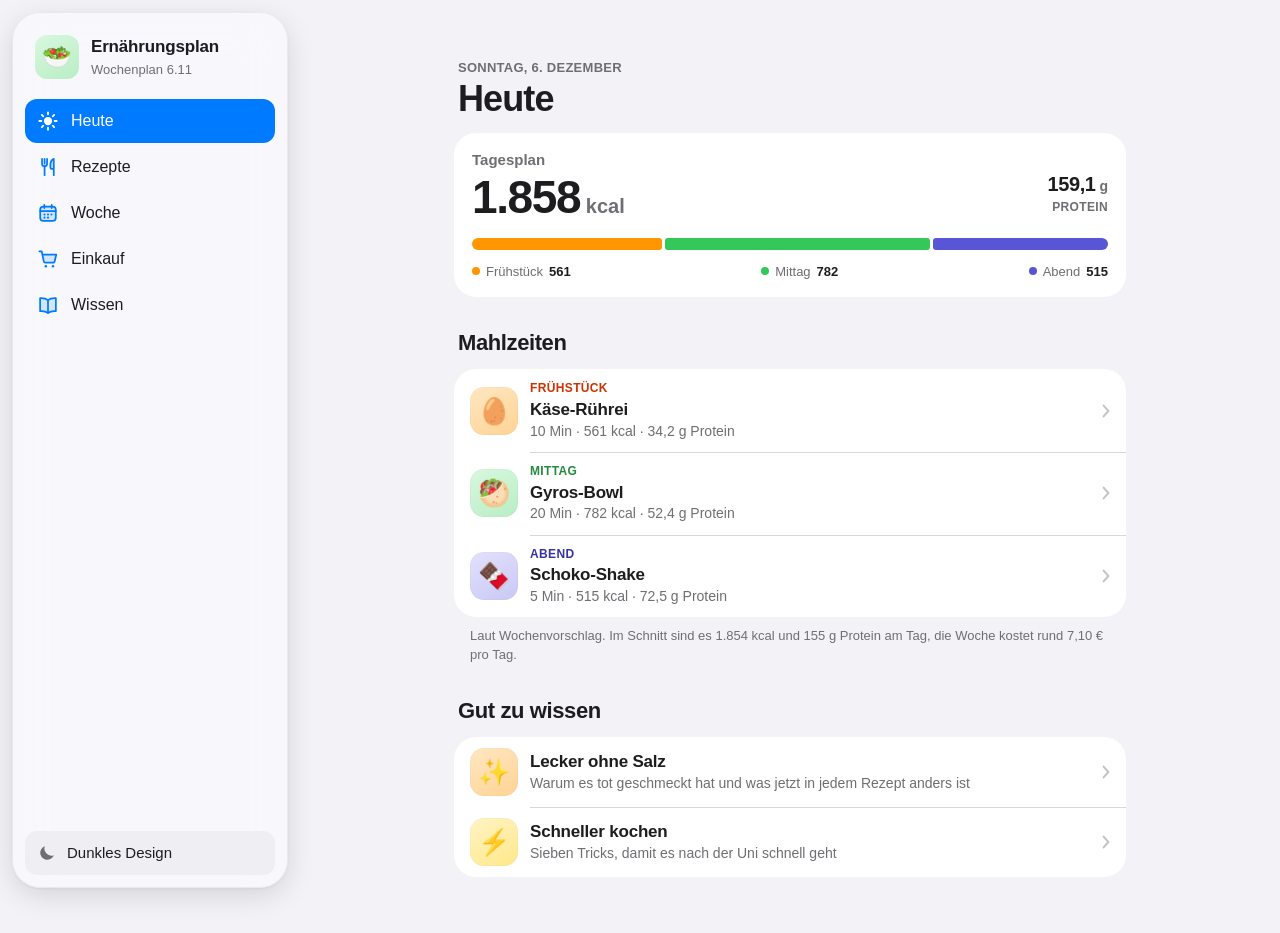
